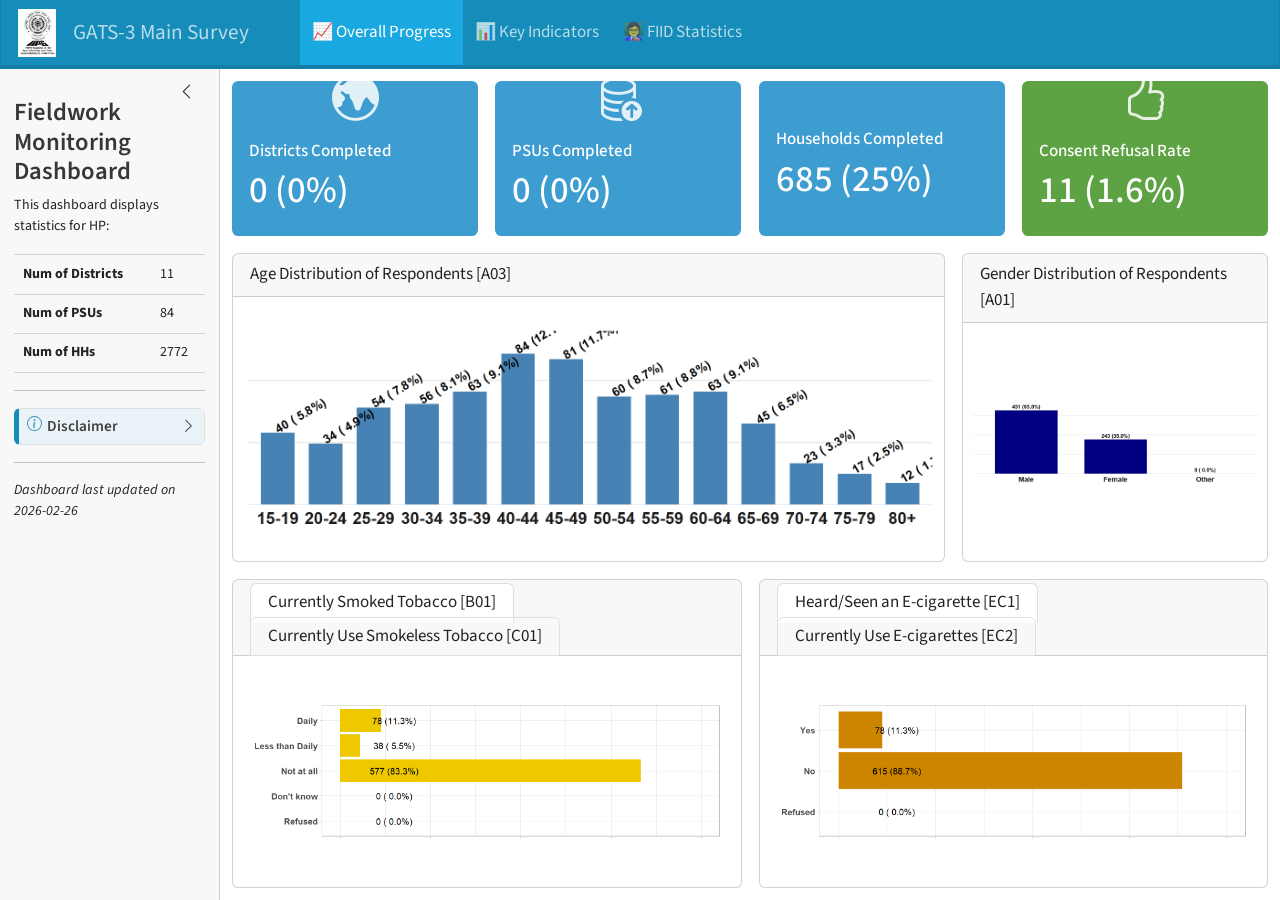
==== index.html @ 92766765 "Built site for gh-pages" ====
<!DOCTYPE html>
<html xmlns="http://www.w3.org/1999/xhtml" lang="en" xml:lang="en"><head>

<meta charset="utf-8">
<meta name="generator" content="quarto-1.7.29">

<meta name="viewport" content="width=device-width, initial-scale=1.0, user-scalable=yes">


<title>GATS-3 Main Survey</title>
<style>
code{white-space: pre-wrap;}
span.smallcaps{font-variant: small-caps;}
div.columns{display: flex; gap: min(4vw, 1.5em);}
div.column{flex: auto; overflow-x: auto;}
div.hanging-indent{margin-left: 1.5em; text-indent: -1.5em;}
ul.task-list{list-style: none;}
ul.task-list li input[type="checkbox"] {
  width: 0.8em;
  margin: 0 0.8em 0.2em -1em; /* quarto-specific, see https://github.com/quarto-dev/quarto-cli/issues/4556 */ 
  vertical-align: middle;
}
</style>


<script src="dash_statewise_static_v00_files/libs/clipboard/clipboard.min.js"></script>
<script src="dash_statewise_static_v00_files/libs/quarto-html/quarto.js" type="module"></script>
<script src="dash_statewise_static_v00_files/libs/quarto-html/tabsets/tabsets.js" type="module"></script>
<script src="dash_statewise_static_v00_files/libs/quarto-html/popper.min.js"></script>
<script src="dash_statewise_static_v00_files/libs/quarto-html/tippy.umd.min.js"></script>
<script src="dash_statewise_static_v00_files/libs/quarto-html/anchor.min.js"></script>
<link href="dash_statewise_static_v00_files/libs/quarto-html/tippy.css" rel="stylesheet">
<link href="dash_statewise_static_v00_files/libs/quarto-html/quarto-syntax-highlighting-0815c480559380816a4d1ea211a47e91.css" rel="stylesheet" class="quarto-color-scheme" id="quarto-text-highlighting-styles">
<link href="dash_statewise_static_v00_files/libs/quarto-html/quarto-syntax-highlighting-dark-748b535e376f14d4692bf2b2e5fd6380.css" rel="stylesheet" class="quarto-color-scheme quarto-color-alternate" id="quarto-text-highlighting-styles">
<link href="dash_statewise_static_v00_files/libs/quarto-html/quarto-syntax-highlighting-0815c480559380816a4d1ea211a47e91.css" rel="stylesheet" class="quarto-color-scheme-extra" id="quarto-text-highlighting-styles">
<script src="dash_statewise_static_v00_files/libs/bootstrap/bootstrap.min.js"></script>
<link href="dash_statewise_static_v00_files/libs/bootstrap/bootstrap-icons.css" rel="stylesheet">
<link href="dash_statewise_static_v00_files/libs/bootstrap/bootstrap-4bc08622987d50c1d722f35b4de3e326.min.css" rel="stylesheet" append-hash="true" class="quarto-color-scheme" id="quarto-bootstrap" data-mode="light">
<link href="dash_statewise_static_v00_files/libs/bootstrap/bootstrap-dark-4bc08622987d50c1d722f35b4de3e326.min.css" rel="stylesheet" append-hash="true" class="quarto-color-scheme quarto-color-alternate" id="quarto-bootstrap" data-mode="light">
<link href="dash_statewise_static_v00_files/libs/bootstrap/bootstrap-4bc08622987d50c1d722f35b4de3e326.min.css" rel="stylesheet" append-hash="true" class="quarto-color-scheme-extra" id="quarto-bootstrap" data-mode="light">
<script src="dash_statewise_static_v00_files/libs/quarto-dashboard/quarto-dashboard.js"></script>
<script src="dash_statewise_static_v00_files/libs/quarto-dashboard/stickythead.js"></script>



<script src="dash_statewise_static_v00_files/libs/quarto-dashboard/web-components.js" type="module"></script>
<script src="dash_statewise_static_v00_files/libs/quarto-dashboard/components.js"></script>



</head>

<body class="quarto-dashboard dashboard-fill dashboard-sidebar fullcontent quarto-light">

<header id="quarto-dashboard-header">
<nav class="navbar navbar-expand-md slim" data-bs-theme="dark">
  <div class="navbar-container container-fluid">
    <button class="navbar-toggler" type="button" data-bs-toggle="collapse" data-bs-target="#dashboard-collapse" aria-controls="dashboard-collapse" aria-expanded="false" aria-label="Toggle navigation">
      <span class="navbar-toggler-icon"></span>
    </button>    


    <div class="navbar-brand-container">       
    <a href="#"><img src="images/iips_logo_1.jpg" alt="IIPS Official Logo" class="navbar-logo d-inline-block"></a>
      <div class="navbar-title">
        <div class="navbar-title-text"><a href="#">GATS-3 Main Survey</a></div>
        
        
      </div>
    </div>
<div id="dashboard-collapse" class="navbar-collapse collapse"><ul class="navbar-nav navbar-nav-scroll me-auto" role="tablist"><li class="nav-item" role="presentation"><a id="tab-overall-progress" class="nav-link active" data-bs-toggle="tab" role="tab" data-bs-target="#overall-progress" data-scrolling="false" href="#overall-progress" aria-controls="overall-progress" aria-selected="true"><span class="nav-link-text">📈 Overall Progress</span></a></li><li class="nav-item" role="presentation"><a id="tab-key-indicators" class="nav-link" data-bs-toggle="tab" role="tab" data-bs-target="#key-indicators" data-scrolling="false" href="#key-indicators" aria-controls="key-indicators" aria-selected="false"><span class="nav-link-text">📊 Key Indicators</span></a></li><li class="nav-item" role="presentation"><a id="tab-fiid-statistics" class="nav-link" data-bs-toggle="tab" role="tab" data-bs-target="#fiid-statistics" data-scrolling="false" href="#fiid-statistics" aria-controls="fiid-statistics" aria-selected="false"><span class="nav-link-text">👩‍🏫 FIID Statistics</span></a></li></ul></div></div>
</nav>
</header>
<div class="page-layout-custom quarto-dashboard-content bslib-gap-spacing html-fill-container bslib-page-fill quarto-dashboard-pages dashboard-sidebar-container">  

<div class="bslib-sidebar-layout html-fill-item html-fill-container" data-bslib-sidebar-open="desktop" data-bslib-sidebar-init="true" style=" --bslib-sidebar-width: 220px" data-bslib-sidebar-border="false" data-bslib-sidebar-border-radius="false"><div class="main html-fill-container html-fill-item"><div class="sidebar-content html-fill-item html-fill-container">
<div class="tab-content bslib-grid html-fill-item html-fill-container" style="display: grid; grid-template-columns: minmax(3em, 1fr);
grid-auto-rows: minmax(0, 1fr);">
<div id="overall-progress" class="dashboard-page tab-pane show active html-fill-item html-fill-container" data-orientation="rows" aria-labelledby="tab-overall-progress">
<div class="html-fill-item html-fill-container bslib-grid" style="display: grid; grid-template-rows: minmax(3em, 20fr) minmax(3em, 40fr) minmax(3em, 40fr); grid-auto-columns: minmax(0, 1fr);">
<div class="html-fill-item html-fill-container bslib-grid" style="display: grid; grid-template-columns: minmax(3em, 1fr) minmax(3em, 1fr) minmax(3em, 1fr) minmax(3em, 1fr);
grid-auto-rows: minmax(0, 1fr);">
<div class="card valuebox cell html-fill-item html-fill-container bslib-card bslib-value-box bg-info showcase-left-center" data-bslib-card-init="" data-require-bs-caller="card()">
<div class="card-body html-fill-item html-fill-container">
<div data-icon="globe-central-south-asia" class="html-fill-item html-fill-container value-box-grid">
<div class="value-box-showcase html-fill-item html-fill-container">

<i class="bi bi-globe-central-south-asia"></i></div>
<div class="value-box-area">
<p class="value-box-title">
Districts Completed
</p>
<p class="value-box-value">
0 (0%)
</p>
</div>
</div>
</div>
<script data-bslib-card-init="">bslib.Card.initializeAllCards();</script></div><div class="card valuebox cell html-fill-item html-fill-container bslib-card bslib-value-box bg-info showcase-left-center" data-bslib-card-init="" data-require-bs-caller="card()">
<div class="card-body html-fill-item html-fill-container">
<div data-icon="database-up" class="html-fill-item html-fill-container value-box-grid">
<div class="value-box-showcase html-fill-item html-fill-container">

<i class="bi bi-database-up"></i></div>
<div class="value-box-area">
<p class="value-box-title">
PSUs Completed
</p>
<p class="value-box-value">
0 (0%)
</p>
</div>
</div>
</div>
<script data-bslib-card-init="">bslib.Card.initializeAllCards();</script></div><div class="card valuebox cell html-fill-item html-fill-container bslib-card bslib-value-box bg-info" data-bslib-card-init="" data-require-bs-caller="card()">
<div class="card-body html-fill-item html-fill-container">
<div class="html-fill-item html-fill-container value-box-grid">
<div class="value-box-area">
<p class="value-box-title">
Households Completed
</p>
<p class="value-box-value">
685 (25%)
</p>
</div>
</div>
</div>
<script data-bslib-card-init="">bslib.Card.initializeAllCards();</script></div><div class="card valuebox cell html-fill-item html-fill-container bslib-card bslib-value-box bg-success showcase-left-center" data-bslib-card-init="" data-require-bs-caller="card()">
<div class="card-body html-fill-item html-fill-container">
<div data-icon="hand-thumbs-up" class="html-fill-item html-fill-container value-box-grid">
<div class="value-box-showcase html-fill-item html-fill-container">

<i class="bi bi-hand-thumbs-up"></i></div>
<div class="value-box-area">
<p class="value-box-title">
Consent Refusal Rate
</p>
<p class="value-box-value">
11 (1.6%)
</p>
</div>
</div>
</div>
<script data-bslib-card-init="">bslib.Card.initializeAllCards();</script></div>
</div>
<div class="html-fill-item html-fill-container bslib-grid" style="display: grid; grid-template-columns: minmax(3em, 70fr) minmax(3em, 30fr);
grid-auto-rows: minmax(0, 1fr);">
<div class="html-fill-item html-fill-container bslib-grid" style="display: grid; grid-template-rows: minmax(3em, 1fr); grid-auto-columns: minmax(0, 1fr);">
<div class="card cell html-fill-item html-fill-container bslib-card" data-title="Age Distribution of Respondents [A03]" data-bslib-card-init="" data-require-bs-caller="card()" data-full-screen="false">
<div class="card-header"><div class="card-title html-fill-item html-fill-container"><span style="display: inline">
Age Distribution of Respondents [A03]
</span></div></div>
<div class="card-body html-fill-item html-fill-container" style="padding: 5px;">
<div class="cell-output-display html-fill-item html-fill-container">
<img src="dash_statewise_static_v00_files/figure-html/gph-age-1.png" class="img-fluid quarto-dashboard-img-contain">
</div>
</div>
<bslib-tooltip placement="auto" bsoptions="[]" data-require-bs-version="5" data-require-bs-caller="tooltip()">
    <template>Expand</template>
    <span class="bslib-full-screen-enter badge rounded-pill">
        <svg xmlns="http://www.w3.org/2000/svg" viewbox="0 0 24 24" style="height:1em;width:1em;" aria-hidden="true" role="img"><path d="M20 5C20 4.4 19.6 4 19 4H13C12.4 4 12 3.6 12 3C12 2.4 12.4 2 13 2H21C21.6 2 22 2.4 22 3V11C22 11.6 21.6 12 21 12C20.4 12 20 11.6 20 11V5ZM4 19C4 19.6 4.4 20 5 20H11C11.6 20 12 20.4 12 21C12 21.6 11.6 22 11 22H3C2.4 22 2 21.6 2 21V13C2 12.4 2.4 12 3 12C3.6 12 4 12.4 4 13V19Z"></path></svg>
    </span>
</bslib-tooltip><script data-bslib-card-init="">bslib.Card.initializeAllCards();</script></div>
</div><div class="html-fill-item html-fill-container bslib-grid" style="display: grid; grid-template-rows: minmax(3em, 1fr); grid-auto-columns: minmax(0, 1fr);">
<div class="card cell html-fill-item html-fill-container bslib-card" data-title="Gender Distribution of Respondents [A01]" data-bslib-card-init="" data-require-bs-caller="card()" data-full-screen="false">
<div class="card-header"><div class="card-title html-fill-item html-fill-container"><span style="display: inline">
Gender Distribution of Respondents [A01]
</span></div></div>
<div class="card-body html-fill-item html-fill-container" style="padding: 5px;">
<div class="cell-output-display html-fill-item html-fill-container">
<img src="dash_statewise_static_v00_files/figure-html/gph-gender-1.png" class="img-fluid quarto-dashboard-img-contain">
</div>
</div>
<bslib-tooltip placement="auto" bsoptions="[]" data-require-bs-version="5" data-require-bs-caller="tooltip()">
    <template>Expand</template>
    <span class="bslib-full-screen-enter badge rounded-pill">
        <svg xmlns="http://www.w3.org/2000/svg" viewbox="0 0 24 24" style="height:1em;width:1em;" aria-hidden="true" role="img"><path d="M20 5C20 4.4 19.6 4 19 4H13C12.4 4 12 3.6 12 3C12 2.4 12.4 2 13 2H21C21.6 2 22 2.4 22 3V11C22 11.6 21.6 12 21 12C20.4 12 20 11.6 20 11V5ZM4 19C4 19.6 4.4 20 5 20H11C11.6 20 12 20.4 12 21C12 21.6 11.6 22 11 22H3C2.4 22 2 21.6 2 21V13C2 12.4 2.4 12 3 12C3.6 12 4 12.4 4 13V19Z"></path></svg>
    </span>
</bslib-tooltip><script data-bslib-card-init="">bslib.Card.initializeAllCards();</script></div>
</div>
</div>
<div class="html-fill-item html-fill-container bslib-grid" style="display: grid; grid-template-columns: minmax(3em, 1fr) minmax(3em, 1fr);
grid-auto-rows: minmax(0, 1fr);">
<div class="card tabset html-fill-item html-fill-container bslib-card" data-bslib-card-init="" data-require-bs-caller="card()" data-full-screen="false">
<div class="card-header dashboard-card-no-title bslib-navs-card-title">

<ul class="nav nav-tabs card-header-tabs" role="tablist" data-tabsetid="card-tabset-7"><li class="nav-item" role="presentation"><a href="#card-tabset-7-1" role="tab" data-toggle="tab" data-bs-toggle="tab" data-value="Currently Smoked Tobacco [B01]" aria-selected="true" class="nav-link active">Currently Smoked Tobacco [B01]</a></li><li class="nav-item" role="presentation"><a href="#card-tabset-7-2" role="tab" data-toggle="tab" data-bs-toggle="tab" data-value="Currently Use Smokeless Tobacco [C01]" aria-selected="false" class="nav-link">Currently Use Smokeless Tobacco [C01]</a></li></ul></div>


<div class="tab-content html-fill-item html-fill-container" data-tabset-id="card-tabset-7"><div class="tab-pane active show html-fill-item html-fill-container" role="tabpanel" id="card-tabset-7-1"><div class="card-body html-fill-item html-fill-container" data-title="Currently Smoked Tobacco [B01]">
<div class="cell-output-display html-fill-item html-fill-container">
<img src="dash_statewise_static_v00_files/figure-html/gph-curr-smoke-1.png" class="img-fluid quarto-dashboard-img-contain">
</div>
</div></div><div class="tab-pane html-fill-item html-fill-container" role="tabpanel" id="card-tabset-7-2"><div class="card-body html-fill-item html-fill-container" data-title="Currently Use Smokeless Tobacco [C01]">
<div class="cell-output-display html-fill-item html-fill-container">
<img src="dash_statewise_static_v00_files/figure-html/gph-curr-smokeless-1.png" class="img-fluid quarto-dashboard-img-contain">
</div>
</div></div></div><bslib-tooltip placement="auto" bsoptions="[]" data-require-bs-version="5" data-require-bs-caller="tooltip()">
    <template>Expand</template>
    <span class="bslib-full-screen-enter badge rounded-pill">
        <svg xmlns="http://www.w3.org/2000/svg" viewbox="0 0 24 24" style="height:1em;width:1em;" aria-hidden="true" role="img"><path d="M20 5C20 4.4 19.6 4 19 4H13C12.4 4 12 3.6 12 3C12 2.4 12.4 2 13 2H21C21.6 2 22 2.4 22 3V11C22 11.6 21.6 12 21 12C20.4 12 20 11.6 20 11V5ZM4 19C4 19.6 4.4 20 5 20H11C11.6 20 12 20.4 12 21C12 21.6 11.6 22 11 22H3C2.4 22 2 21.6 2 21V13C2 12.4 2.4 12 3 12C3.6 12 4 12.4 4 13V19Z"></path></svg>
    </span>
</bslib-tooltip><script data-bslib-card-init="">bslib.Card.initializeAllCards();</script></div><div class="card tabset html-fill-item html-fill-container bslib-card" data-bslib-card-init="" data-require-bs-caller="card()" data-full-screen="false">
<div class="card-header dashboard-card-no-title bslib-navs-card-title">

<ul class="nav nav-tabs card-header-tabs" role="tablist" data-tabsetid="card-tabset-8"><li class="nav-item" role="presentation"><a href="#card-tabset-8-1" role="tab" data-toggle="tab" data-bs-toggle="tab" data-value="Heard/Seen an E-cigarette [EC1]" aria-selected="true" class="nav-link active">Heard/Seen an E-cigarette [EC1]</a></li><li class="nav-item" role="presentation"><a href="#card-tabset-8-2" role="tab" data-toggle="tab" data-bs-toggle="tab" data-value="Currently Use E-cigarettes [EC2]" aria-selected="false" class="nav-link">Currently Use E-cigarettes [EC2]</a></li></ul></div>


<div class="tab-content html-fill-item html-fill-container" data-tabset-id="card-tabset-8"><div class="tab-pane active show html-fill-item html-fill-container" role="tabpanel" id="card-tabset-8-1"><div class="card-body html-fill-item html-fill-container" data-title="Heard/Seen an E-cigarette [EC1]">
<div class="cell-output-display html-fill-item html-fill-container">
<img src="dash_statewise_static_v00_files/figure-html/gph-seen-ecig-1.png" class="img-fluid quarto-dashboard-img-contain">
</div>
</div></div><div class="tab-pane html-fill-item html-fill-container" role="tabpanel" id="card-tabset-8-2"><div class="card-body html-fill-item html-fill-container" data-title="Currently Use E-cigarettes [EC2]">
<div class="cell-output-display html-fill-item html-fill-container">
<img src="dash_statewise_static_v00_files/figure-html/gph-curr-ecig-1.png" class="img-fluid quarto-dashboard-img-contain">
</div>
</div></div></div><bslib-tooltip placement="auto" bsoptions="[]" data-require-bs-version="5" data-require-bs-caller="tooltip()">
    <template>Expand</template>
    <span class="bslib-full-screen-enter badge rounded-pill">
        <svg xmlns="http://www.w3.org/2000/svg" viewbox="0 0 24 24" style="height:1em;width:1em;" aria-hidden="true" role="img"><path d="M20 5C20 4.4 19.6 4 19 4H13C12.4 4 12 3.6 12 3C12 2.4 12.4 2 13 2H21C21.6 2 22 2.4 22 3V11C22 11.6 21.6 12 21 12C20.4 12 20 11.6 20 11V5ZM4 19C4 19.6 4.4 20 5 20H11C11.6 20 12 20.4 12 21C12 21.6 11.6 22 11 22H3C2.4 22 2 21.6 2 21V13C2 12.4 2.4 12 3 12C3.6 12 4 12.4 4 13V19Z"></path></svg>
    </span>
</bslib-tooltip><script data-bslib-card-init="">bslib.Card.initializeAllCards();</script></div>
</div>
</div>
</div><div id="key-indicators" class="dashboard-page tab-pane grid-skip html-fill-item html-fill-container" data-orientation="rows" aria-labelledby="tab-key-indicators">
<div class="html-fill-item html-fill-container bslib-grid" style="display: grid; grid-template-rows: minmax(3em, 50fr) minmax(3em, 50fr); grid-auto-columns: minmax(0, 1fr);">
<div class="html-fill-item html-fill-container bslib-grid" style="display: grid; grid-template-columns: ;
grid-auto-rows: minmax(0, 1fr);">

</div>
<div class="html-fill-item html-fill-container bslib-grid" style="display: grid; grid-template-columns: ;
grid-auto-rows: minmax(0, 1fr);">

</div>
</div>
</div><div id="fiid-statistics" class="dashboard-page tab-pane grid-skip html-fill-item html-fill-container" data-orientation="rows" aria-labelledby="tab-fiid-statistics">
<div class="html-fill-item html-fill-container bslib-grid" style="display: grid; grid-template-rows: minmax(3em, 50fr) minmax(3em, 50fr); grid-auto-columns: minmax(0, 1fr);">
<div class="html-fill-item html-fill-container bslib-grid" style="display: grid; grid-template-columns: ;
grid-auto-rows: minmax(0, 1fr);">

</div>
<div class="html-fill-item html-fill-container bslib-grid" style="display: grid; grid-template-columns: minmax(3em, 50fr);
grid-auto-rows: minmax(0, 1fr);">
<div class="html-fill-item html-fill-container bslib-grid" style="display: grid; grid-template-rows: ; grid-auto-columns: minmax(0, 1fr);">
<div id="3ade8a4a-fb1d-4a6c-8409-ac45482d5fc9" class="hidden html-fill-item html-fill-container">

</div>
</div>
</div>
</div>
</div>
</div>
</div></div><aside id="bslib-sidebar-1" class="sidebar html-fill-container html-fill-item"><div class="html-fill-container html-fill-item">
<section id="fieldwork-monitoring-dashboard">
<div class="h3">
Fieldwork

Monitoring

Dashboard
</div>
<p>This dashboard displays statistics for HP:</p>
<table class="caption-top table">
<tbody>
<tr class="odd">
<td><strong>Num of Districts</strong></td>
<td>11</td>
</tr>
<tr class="even">
<td><strong>Num of PSUs</strong></td>
<td>84</td>
</tr>
<tr class="odd">
<td><strong>Num of HHs</strong></td>
<td>2772</td>
</tr>
</tbody>
</table>
<hr>
<div class="callout callout-style-default callout-note callout-titled">
<div class="callout-header d-flex align-content-center" data-bs-toggle="collapse" data-bs-target=".callout-1-contents" aria-controls="callout-1" aria-expanded="false" aria-label="Toggle callout">
<div class="callout-icon-container">
<i class="callout-icon"></i>
</div>
<div class="callout-title-container flex-fill">
Disclaimer
</div>
<div class="callout-btn-toggle d-inline-block border-0 py-1 ps-1 pe-0 float-end"><i class="callout-toggle"></i></div>
</div>
<div id="callout-1" class="callout-1-contents callout-collapse collapse">
<div class="callout-body-container callout-body">
<p>This Dashboard is based on Data Generated from the GSS App used for Data Collection in GATS-3 India. Dashboard is Updated based on Data Availability.</p>
</div>
</div>
</div>
<hr>
<p><em>Dashboard last updated on 2026-02-26</em></p>
</section>
</div></aside>
<button class="collapse-toggle" type="button" title="Toggle sidebar" aria-expanded="true" aria-controls="bslib-sidebar-1">
    <svg xmlns="http://www.w3.org/2000/svg" viewbox="0 0 16 16" class="bi bi-chevron-left collapse-icon" style="fill:currentColor;" aria-hidden="true" role="img">
      <path fill-rule="evenodd" d="M11.354 1.646a.5.5 0 0 1 0 .708L5.707 8l5.647 5.646a.5.5 0 0 1-.708.708l-6-6a.5.5 0 0 1 0-.708l6-6a.5.5 0 0 1 .708 0z"></path>
    </svg>
</button>
<script data-bslib-sidebar-init="">
bslib.Sidebar.initCollapsibleAll()
</script>
</div>


<script id="quarto-html-after-body" type="application/javascript">
  window.document.addEventListener("DOMContentLoaded", function (event) {
    const icon = "";
    const anchorJS = new window.AnchorJS();
    anchorJS.options = {
      placement: 'right',
      icon: icon
    };
    anchorJS.add('.anchored');
    const isCodeAnnotation = (el) => {
      for (const clz of el.classList) {
        if (clz.startsWith('code-annotation-')) {                     
          return true;
        }
      }
      return false;
    }
    const onCopySuccess = function(e) {
      // button target
      const button = e.trigger;
      // don't keep focus
      button.blur();
      // flash "checked"
      button.classList.add('code-copy-button-checked');
      var currentTitle = button.getAttribute("title");
      button.setAttribute("title", "Copied!");
      let tooltip;
      if (window.bootstrap) {
        button.setAttribute("data-bs-toggle", "tooltip");
        button.setAttribute("data-bs-placement", "left");
        button.setAttribute("data-bs-title", "Copied!");
        tooltip = new bootstrap.Tooltip(button, 
          { trigger: "manual", 
            customClass: "code-copy-button-tooltip",
            offset: [0, -8]});
        tooltip.show();    
      }
      setTimeout(function() {
        if (tooltip) {
          tooltip.hide();
          button.removeAttribute("data-bs-title");
          button.removeAttribute("data-bs-toggle");
          button.removeAttribute("data-bs-placement");
        }
        button.setAttribute("title", currentTitle);
        button.classList.remove('code-copy-button-checked');
      }, 1000);
      // clear code selection
      e.clearSelection();
    }
    const getTextToCopy = function(trigger) {
        const codeEl = trigger.previousElementSibling.cloneNode(true);
        for (const childEl of codeEl.children) {
          if (isCodeAnnotation(childEl)) {
            childEl.remove();
          }
        }
        return codeEl.innerText;
    }
    const clipboard = new window.ClipboardJS('.code-copy-button:not([data-in-quarto-modal])', {
      text: getTextToCopy
    });
    clipboard.on('success', onCopySuccess);
    if (window.document.getElementById('quarto-embedded-source-code-modal')) {
      const clipboardModal = new window.ClipboardJS('.code-copy-button[data-in-quarto-modal]', {
        text: getTextToCopy,
        container: window.document.getElementById('quarto-embedded-source-code-modal')
      });
      clipboardModal.on('success', onCopySuccess);
    }
      var localhostRegex = new RegExp(/^(?:http|https):\/\/localhost\:?[0-9]*\//);
      var mailtoRegex = new RegExp(/^mailto:/);
        var filterRegex = new RegExp('/' + window.location.host + '/');
      var isInternal = (href) => {
          return filterRegex.test(href) || localhostRegex.test(href) || mailtoRegex.test(href);
      }
      // Inspect non-navigation links and adorn them if external
     var links = window.document.querySelectorAll('a[href]:not(.nav-link):not(.navbar-brand):not(.toc-action):not(.sidebar-link):not(.sidebar-item-toggle):not(.pagination-link):not(.no-external):not([aria-hidden]):not(.dropdown-item):not(.quarto-navigation-tool):not(.about-link)');
      for (var i=0; i<links.length; i++) {
        const link = links[i];
        if (!isInternal(link.href)) {
          // undo the damage that might have been done by quarto-nav.js in the case of
          // links that we want to consider external
          if (link.dataset.originalHref !== undefined) {
            link.href = link.dataset.originalHref;
          }
        }
      }
    function tippyHover(el, contentFn, onTriggerFn, onUntriggerFn) {
      const config = {
        allowHTML: true,
        maxWidth: 500,
        delay: 100,
        arrow: false,
        appendTo: function(el) {
            return el.parentElement;
        },
        interactive: true,
        interactiveBorder: 10,
        theme: 'quarto',
        placement: 'bottom-start',
      };
      if (contentFn) {
        config.content = contentFn;
      }
      if (onTriggerFn) {
        config.onTrigger = onTriggerFn;
      }
      if (onUntriggerFn) {
        config.onUntrigger = onUntriggerFn;
      }
      window.tippy(el, config); 
    }
    const noterefs = window.document.querySelectorAll('a[role="doc-noteref"]');
    for (var i=0; i<noterefs.length; i++) {
      const ref = noterefs[i];
      tippyHover(ref, function() {
        // use id or data attribute instead here
        let href = ref.getAttribute('data-footnote-href') || ref.getAttribute('href');
        try { href = new URL(href).hash; } catch {}
        const id = href.replace(/^#\/?/, "");
        const note = window.document.getElementById(id);
        if (note) {
          return note.innerHTML;
        } else {
          return "";
        }
      });
    }
    const xrefs = window.document.querySelectorAll('a.quarto-xref');
    const processXRef = (id, note) => {
      // Strip column container classes
      const stripColumnClz = (el) => {
        el.classList.remove("page-full", "page-columns");
        if (el.children) {
          for (const child of el.children) {
            stripColumnClz(child);
          }
        }
      }
      stripColumnClz(note)
      if (id === null || id.startsWith('sec-')) {
        // Special case sections, only their first couple elements
        const container = document.createElement("div");
        if (note.children && note.children.length > 2) {
          container.appendChild(note.children[0].cloneNode(true));
          for (let i = 1; i < note.children.length; i++) {
            const child = note.children[i];
            if (child.tagName === "P" && child.innerText === "") {
              continue;
            } else {
              container.appendChild(child.cloneNode(true));
              break;
            }
          }
          if (window.Quarto?.typesetMath) {
            window.Quarto.typesetMath(container);
          }
          return container.innerHTML
        } else {
          if (window.Quarto?.typesetMath) {
            window.Quarto.typesetMath(note);
          }
          return note.innerHTML;
        }
      } else {
        // Remove any anchor links if they are present
        const anchorLink = note.querySelector('a.anchorjs-link');
        if (anchorLink) {
          anchorLink.remove();
        }
        if (window.Quarto?.typesetMath) {
          window.Quarto.typesetMath(note);
        }
        if (note.classList.contains("callout")) {
          return note.outerHTML;
        } else {
          return note.innerHTML;
        }
      }
    }
    for (var i=0; i<xrefs.length; i++) {
      const xref = xrefs[i];
      tippyHover(xref, undefined, function(instance) {
        instance.disable();
        let url = xref.getAttribute('href');
        let hash = undefined; 
        if (url.startsWith('#')) {
          hash = url;
        } else {
          try { hash = new URL(url).hash; } catch {}
        }
        if (hash) {
          const id = hash.replace(/^#\/?/, "");
          const note = window.document.getElementById(id);
          if (note !== null) {
            try {
              const html = processXRef(id, note.cloneNode(true));
              instance.setContent(html);
            } finally {
              instance.enable();
              instance.show();
            }
          } else {
            // See if we can fetch this
            fetch(url.split('#')[0])
            .then(res => res.text())
            .then(html => {
              const parser = new DOMParser();
              const htmlDoc = parser.parseFromString(html, "text/html");
              const note = htmlDoc.getElementById(id);
              if (note !== null) {
                const html = processXRef(id, note);
                instance.setContent(html);
              } 
            }).finally(() => {
              instance.enable();
              instance.show();
            });
          }
        } else {
          // See if we can fetch a full url (with no hash to target)
          // This is a special case and we should probably do some content thinning / targeting
          fetch(url)
          .then(res => res.text())
          .then(html => {
            const parser = new DOMParser();
            const htmlDoc = parser.parseFromString(html, "text/html");
            const note = htmlDoc.querySelector('main.content');
            if (note !== null) {
              // This should only happen for chapter cross references
              // (since there is no id in the URL)
              // remove the first header
              if (note.children.length > 0 && note.children[0].tagName === "HEADER") {
                note.children[0].remove();
              }
              const html = processXRef(null, note);
              instance.setContent(html);
            } 
          }).finally(() => {
            instance.enable();
            instance.show();
          });
        }
      }, function(instance) {
      });
    }
        let selectedAnnoteEl;
        const selectorForAnnotation = ( cell, annotation) => {
          let cellAttr = 'data-code-cell="' + cell + '"';
          let lineAttr = 'data-code-annotation="' +  annotation + '"';
          const selector = 'span[' + cellAttr + '][' + lineAttr + ']';
          return selector;
        }
        const selectCodeLines = (annoteEl) => {
          const doc = window.document;
          const targetCell = annoteEl.getAttribute("data-target-cell");
          const targetAnnotation = annoteEl.getAttribute("data-target-annotation");
          const annoteSpan = window.document.querySelector(selectorForAnnotation(targetCell, targetAnnotation));
          const lines = annoteSpan.getAttribute("data-code-lines").split(",");
          const lineIds = lines.map((line) => {
            return targetCell + "-" + line;
          })
          let top = null;
          let height = null;
          let parent = null;
          if (lineIds.length > 0) {
              //compute the position of the single el (top and bottom and make a div)
              const el = window.document.getElementById(lineIds[0]);
              top = el.offsetTop;
              height = el.offsetHeight;
              parent = el.parentElement.parentElement;
            if (lineIds.length > 1) {
              const lastEl = window.document.getElementById(lineIds[lineIds.length - 1]);
              const bottom = lastEl.offsetTop + lastEl.offsetHeight;
              height = bottom - top;
            }
            if (top !== null && height !== null && parent !== null) {
              // cook up a div (if necessary) and position it 
              let div = window.document.getElementById("code-annotation-line-highlight");
              if (div === null) {
                div = window.document.createElement("div");
                div.setAttribute("id", "code-annotation-line-highlight");
                div.style.position = 'absolute';
                parent.appendChild(div);
              }
              div.style.top = top - 2 + "px";
              div.style.height = height + 4 + "px";
              div.style.left = 0;
              let gutterDiv = window.document.getElementById("code-annotation-line-highlight-gutter");
              if (gutterDiv === null) {
                gutterDiv = window.document.createElement("div");
                gutterDiv.setAttribute("id", "code-annotation-line-highlight-gutter");
                gutterDiv.style.position = 'absolute';
                const codeCell = window.document.getElementById(targetCell);
                const gutter = codeCell.querySelector('.code-annotation-gutter');
                gutter.appendChild(gutterDiv);
              }
              gutterDiv.style.top = top - 2 + "px";
              gutterDiv.style.height = height + 4 + "px";
            }
            selectedAnnoteEl = annoteEl;
          }
        };
        const unselectCodeLines = () => {
          const elementsIds = ["code-annotation-line-highlight", "code-annotation-line-highlight-gutter"];
          elementsIds.forEach((elId) => {
            const div = window.document.getElementById(elId);
            if (div) {
              div.remove();
            }
          });
          selectedAnnoteEl = undefined;
        };
          // Handle positioning of the toggle
      window.addEventListener(
        "resize",
        throttle(() => {
          elRect = undefined;
          if (selectedAnnoteEl) {
            selectCodeLines(selectedAnnoteEl);
          }
        }, 10)
      );
      function throttle(fn, ms) {
      let throttle = false;
      let timer;
        return (...args) => {
          if(!throttle) { // first call gets through
              fn.apply(this, args);
              throttle = true;
          } else { // all the others get throttled
              if(timer) clearTimeout(timer); // cancel #2
              timer = setTimeout(() => {
                fn.apply(this, args);
                timer = throttle = false;
              }, ms);
          }
        };
      }
        // Attach click handler to the DT
        const annoteDls = window.document.querySelectorAll('dt[data-target-cell]');
        for (const annoteDlNode of annoteDls) {
          annoteDlNode.addEventListener('click', (event) => {
            const clickedEl = event.target;
            if (clickedEl !== selectedAnnoteEl) {
              unselectCodeLines();
              const activeEl = window.document.querySelector('dt[data-target-cell].code-annotation-active');
              if (activeEl) {
                activeEl.classList.remove('code-annotation-active');
              }
              selectCodeLines(clickedEl);
              clickedEl.classList.add('code-annotation-active');
            } else {
              // Unselect the line
              unselectCodeLines();
              clickedEl.classList.remove('code-annotation-active');
            }
          });
        }
    const findCites = (el) => {
      const parentEl = el.parentElement;
      if (parentEl) {
        const cites = parentEl.dataset.cites;
        if (cites) {
          return {
            el,
            cites: cites.split(' ')
          };
        } else {
          return findCites(el.parentElement)
        }
      } else {
        return undefined;
      }
    };
    var bibliorefs = window.document.querySelectorAll('a[role="doc-biblioref"]');
    for (var i=0; i<bibliorefs.length; i++) {
      const ref = bibliorefs[i];
      const citeInfo = findCites(ref);
      if (citeInfo) {
        tippyHover(citeInfo.el, function() {
          var popup = window.document.createElement('div');
          citeInfo.cites.forEach(function(cite) {
            var citeDiv = window.document.createElement('div');
            citeDiv.classList.add('hanging-indent');
            citeDiv.classList.add('csl-entry');
            var biblioDiv = window.document.getElementById('ref-' + cite);
            if (biblioDiv) {
              citeDiv.innerHTML = biblioDiv.innerHTML;
            }
            popup.appendChild(citeDiv);
          });
          return popup.innerHTML;
        });
      }
    }
  });
  </script>
</div> <!-- /container fluid -->

<script type="application/javascript">
window.document.addEventListener("DOMContentLoaded", function (_event) {
  if (window.bslib.Card) {
    window.bslib.Card.initializeAllCards();
  }
}); 
</script>
  



</body></html>
---- dash_statewise_static_v00_files/libs/quarto-html/tippy.css ----
.tippy-box[data-animation=fade][data-state=hidden]{opacity:0}[data-tippy-root]{max-width:calc(100vw - 10px)}.tippy-box{position:relative;background-color:#333;color:#fff;border-radius:4px;font-size:14px;line-height:1.4;white-space:normal;outline:0;transition-property:transform,visibility,opacity}.tippy-box[data-placement^=top]>.tippy-arrow{bottom:0}.tippy-box[data-placement^=top]>.tippy-arrow:before{bottom:-7px;left:0;border-width:8px 8px 0;border-top-color:initial;transform-origin:center top}.tippy-box[data-placement^=bottom]>.tippy-arrow{top:0}.tippy-box[data-placement^=bottom]>.tippy-arrow:before{top:-7px;left:0;border-width:0 8px 8px;border-bottom-color:initial;transform-origin:center bottom}.tippy-box[data-placement^=left]>.tippy-arrow{right:0}.tippy-box[data-placement^=left]>.tippy-arrow:before{border-width:8px 0 8px 8px;border-left-color:initial;right:-7px;transform-origin:center left}.tippy-box[data-placement^=right]>.tippy-arrow{left:0}.tippy-box[data-placement^=right]>.tippy-arrow:before{left:-7px;border-width:8px 8px 8px 0;border-right-color:initial;transform-origin:center right}.tippy-box[data-inertia][data-state=visible]{transition-timing-function:cubic-bezier(.54,1.5,.38,1.11)}.tippy-arrow{width:16px;height:16px;color:#333}.tippy-arrow:before{content:"";position:absolute;border-color:transparent;border-style:solid}.tippy-content{position:relative;padding:5px 9px;z-index:1}
---- dash_statewise_static_v00_files/libs/quarto-html/quarto-syntax-highlighting-0815c480559380816a4d1ea211a47e91.css ----
/* quarto syntax highlight colors */
:root {
  --quarto-hl-ot-color: #003B4F;
  --quarto-hl-at-color: #657422;
  --quarto-hl-ss-color: #20794D;
  --quarto-hl-an-color: #5E5E5E;
  --quarto-hl-fu-color: #4758AB;
  --quarto-hl-st-color: #20794D;
  --quarto-hl-cf-color: #003B4F;
  --quarto-hl-op-color: #5E5E5E;
  --quarto-hl-er-color: #AD0000;
  --quarto-hl-bn-color: #AD0000;
  --quarto-hl-al-color: #AD0000;
  --quarto-hl-va-color: #111111;
  --quarto-hl-bu-color: inherit;
  --quarto-hl-ex-color: inherit;
  --quarto-hl-pp-color: #AD0000;
  --quarto-hl-in-color: #5E5E5E;
  --quarto-hl-vs-color: #20794D;
  --quarto-hl-wa-color: #5E5E5E;
  --quarto-hl-do-color: #5E5E5E;
  --quarto-hl-im-color: #00769E;
  --quarto-hl-ch-color: #20794D;
  --quarto-hl-dt-color: #AD0000;
  --quarto-hl-fl-color: #AD0000;
  --quarto-hl-co-color: #5E5E5E;
  --quarto-hl-cv-color: #5E5E5E;
  --quarto-hl-cn-color: #8f5902;
  --quarto-hl-sc-color: #5E5E5E;
  --quarto-hl-dv-color: #AD0000;
  --quarto-hl-kw-color: #003B4F;
}

/* other quarto variables */
:root {
  --quarto-font-monospace: SFMono-Regular, Menlo, Monaco, Consolas, "Liberation Mono", "Courier New", monospace;
}

/* syntax highlight based on Pandoc's rules */
pre > code.sourceCode > span {
  color: #003B4F;
}

code.sourceCode > span {
  color: #003B4F;
}

div.sourceCode,
div.sourceCode pre.sourceCode {
  color: #003B4F;
}

/* Normal */
code span {
  color: #003B4F;
}

/* Alert */
code span.al {
  color: #AD0000;
  font-style: inherit;
}

/* Annotation */
code span.an {
  color: #5E5E5E;
  font-style: inherit;
}

/* Attribute */
code span.at {
  color: #657422;
  font-style: inherit;
}

/* BaseN */
code span.bn {
  color: #AD0000;
  font-style: inherit;
}

/* BuiltIn */
code span.bu {
  font-style: inherit;
}

/* ControlFlow */
code span.cf {
  color: #003B4F;
  font-weight: bold;
  font-style: inherit;
}

/* Char */
code span.ch {
  color: #20794D;
  font-style: inherit;
}

/* Constant */
code span.cn {
  color: #8f5902;
  font-style: inherit;
}

/* Comment */
code span.co {
  color: #5E5E5E;
  font-style: inherit;
}

/* CommentVar */
code span.cv {
  color: #5E5E5E;
  font-style: italic;
}

/* Documentation */
code span.do {
  color: #5E5E5E;
  font-style: italic;
}

/* DataType */
code span.dt {
  color: #AD0000;
  font-style: inherit;
}

/* DecVal */
code span.dv {
  color: #AD0000;
  font-style: inherit;
}

/* Error */
code span.er {
  color: #AD0000;
  font-style: inherit;
}

/* Extension */
code span.ex {
  font-style: inherit;
}

/* Float */
code span.fl {
  color: #AD0000;
  font-style: inherit;
}

/* Function */
code span.fu {
  color: #4758AB;
  font-style: inherit;
}

/* Import */
code span.im {
  color: #00769E;
  font-style: inherit;
}

/* Information */
code span.in {
  color: #5E5E5E;
  font-style: inherit;
}

/* Keyword */
code span.kw {
  color: #003B4F;
  font-weight: bold;
  font-style: inherit;
}

/* Operator */
code span.op {
  color: #5E5E5E;
  font-style: inherit;
}

/* Other */
code span.ot {
  color: #003B4F;
  font-style: inherit;
}

/* Preprocessor */
code span.pp {
  color: #AD0000;
  font-style: inherit;
}

/* SpecialChar */
code span.sc {
  color: #5E5E5E;
  font-style: inherit;
}

/* SpecialString */
code span.ss {
  color: #20794D;
  font-style: inherit;
}

/* String */
code span.st {
  color: #20794D;
  font-style: inherit;
}

/* Variable */
code span.va {
  color: #111111;
  font-style: inherit;
}

/* VerbatimString */
code span.vs {
  color: #20794D;
  font-style: inherit;
}

/* Warning */
code span.wa {
  color: #5E5E5E;
  font-style: italic;
}

.prevent-inlining {
  content: "</";
}

/*# sourceMappingURL=d398365ccb532ba00fe56d6aa1025863.css.map */
---- dash_statewise_static_v00_files/libs/quarto-html/quarto-syntax-highlighting-dark-748b535e376f14d4692bf2b2e5fd6380.css ----
/* quarto syntax highlight colors */
:root {
  --quarto-hl-al-color: #f07178;
  --quarto-hl-an-color: #d4d0ab;
  --quarto-hl-at-color: #00e0e0;
  --quarto-hl-bn-color: #d4d0ab;
  --quarto-hl-bu-color: #abe338;
  --quarto-hl-ch-color: #abe338;
  --quarto-hl-co-color: #f8f8f2;
  --quarto-hl-cv-color: #ffd700;
  --quarto-hl-cn-color: #ffd700;
  --quarto-hl-cf-color: #ffa07a;
  --quarto-hl-dt-color: #ffa07a;
  --quarto-hl-dv-color: #d4d0ab;
  --quarto-hl-do-color: #f8f8f2;
  --quarto-hl-er-color: #f07178;
  --quarto-hl-ex-color: #00e0e0;
  --quarto-hl-fl-color: #d4d0ab;
  --quarto-hl-fu-color: #ffa07a;
  --quarto-hl-im-color: #abe338;
  --quarto-hl-in-color: #d4d0ab;
  --quarto-hl-kw-color: #ffa07a;
  --quarto-hl-op-color: #ffa07a;
  --quarto-hl-ot-color: #00e0e0;
  --quarto-hl-pp-color: #dcc6e0;
  --quarto-hl-re-color: #00e0e0;
  --quarto-hl-sc-color: #abe338;
  --quarto-hl-ss-color: #abe338;
  --quarto-hl-st-color: #abe338;
  --quarto-hl-va-color: #00e0e0;
  --quarto-hl-vs-color: #abe338;
  --quarto-hl-wa-color: #dcc6e0;
}

/* other quarto variables */
:root {
  --quarto-font-monospace: SFMono-Regular, Menlo, Monaco, Consolas, "Liberation Mono", "Courier New", monospace;
}

/* syntax highlight based on Pandoc's rules */
pre > code.sourceCode > span {
  color: #f8f8f2;
}

code.sourceCode > span {
  color: #f8f8f2;
}

div.sourceCode,
div.sourceCode pre.sourceCode {
  color: #f8f8f2;
}

/* Normal */
code span {
  color: #f8f8f2;
}

/* Alert */
code span.al {
  color: #f07178;
}

/* Annotation */
code span.an {
  color: #d4d0ab;
}

/* Attribute */
code span.at {
  color: #00e0e0;
}

/* BaseN */
code span.bn {
  color: #d4d0ab;
}

/* BuiltIn */
code span.bu {
  color: #abe338;
}

/* ControlFlow */
code span.cf {
  font-weight: bold;
  color: #ffa07a;
}

/* Char */
code span.ch {
  color: #abe338;
}

/* Constant */
code span.cn {
  color: #ffd700;
}

/* Comment */
code span.co {
  font-style: italic;
  color: #f8f8f2;
}

/* CommentVar */
code span.cv {
  color: #ffd700;
}

/* Documentation */
code span.do {
  color: #f8f8f2;
}

/* DataType */
code span.dt {
  color: #ffa07a;
}

/* DecVal */
code span.dv {
  color: #d4d0ab;
}

/* Error */
code span.er {
  color: #f07178;
  text-decoration: underline;
}

/* Extension */
code span.ex {
  font-weight: bold;
  color: #00e0e0;
}

/* Float */
code span.fl {
  color: #d4d0ab;
}

/* Function */
code span.fu {
  color: #ffa07a;
}

/* Import */
code span.im {
  color: #abe338;
}

/* Information */
code span.in {
  color: #d4d0ab;
}

/* Keyword */
code span.kw {
  font-weight: bold;
  color: #ffa07a;
}

/* Operator */
code span.op {
  color: #ffa07a;
}

/* Other */
code span.ot {
  color: #00e0e0;
}

/* Preprocessor */
code span.pp {
  color: #dcc6e0;
}

/* RegionMarker */
code span.re {
  background-color: #f8f8f2;
  color: #00e0e0;
}

/* SpecialChar */
code span.sc {
  color: #abe338;
}

/* SpecialString */
code span.ss {
  color: #abe338;
}

/* String */
code span.st {
  color: #abe338;
}

/* Variable */
code span.va {
  color: #00e0e0;
}

/* VerbatimString */
code span.vs {
  color: #abe338;
}

/* Warning */
code span.wa {
  color: #dcc6e0;
}

.prevent-inlining {
  content: "</";
}

/*# sourceMappingURL=a169f92a7619bb7359e95dffce117b32.css.map */
---- dash_statewise_static_v00_files/libs/quarto-html/quarto-syntax-highlighting-0815c480559380816a4d1ea211a47e91.css ----
/* quarto syntax highlight colors */
:root {
  --quarto-hl-ot-color: #003B4F;
  --quarto-hl-at-color: #657422;
  --quarto-hl-ss-color: #20794D;
  --quarto-hl-an-color: #5E5E5E;
  --quarto-hl-fu-color: #4758AB;
  --quarto-hl-st-color: #20794D;
  --quarto-hl-cf-color: #003B4F;
  --quarto-hl-op-color: #5E5E5E;
  --quarto-hl-er-color: #AD0000;
  --quarto-hl-bn-color: #AD0000;
  --quarto-hl-al-color: #AD0000;
  --quarto-hl-va-color: #111111;
  --quarto-hl-bu-color: inherit;
  --quarto-hl-ex-color: inherit;
  --quarto-hl-pp-color: #AD0000;
  --quarto-hl-in-color: #5E5E5E;
  --quarto-hl-vs-color: #20794D;
  --quarto-hl-wa-color: #5E5E5E;
  --quarto-hl-do-color: #5E5E5E;
  --quarto-hl-im-color: #00769E;
  --quarto-hl-ch-color: #20794D;
  --quarto-hl-dt-color: #AD0000;
  --quarto-hl-fl-color: #AD0000;
  --quarto-hl-co-color: #5E5E5E;
  --quarto-hl-cv-color: #5E5E5E;
  --quarto-hl-cn-color: #8f5902;
  --quarto-hl-sc-color: #5E5E5E;
  --quarto-hl-dv-color: #AD0000;
  --quarto-hl-kw-color: #003B4F;
}

/* other quarto variables */
:root {
  --quarto-font-monospace: SFMono-Regular, Menlo, Monaco, Consolas, "Liberation Mono", "Courier New", monospace;
}

/* syntax highlight based on Pandoc's rules */
pre > code.sourceCode > span {
  color: #003B4F;
}

code.sourceCode > span {
  color: #003B4F;
}

div.sourceCode,
div.sourceCode pre.sourceCode {
  color: #003B4F;
}

/* Normal */
code span {
  color: #003B4F;
}

/* Alert */
code span.al {
  color: #AD0000;
  font-style: inherit;
}

/* Annotation */
code span.an {
  color: #5E5E5E;
  font-style: inherit;
}

/* Attribute */
code span.at {
  color: #657422;
  font-style: inherit;
}

/* BaseN */
code span.bn {
  color: #AD0000;
  font-style: inherit;
}

/* BuiltIn */
code span.bu {
  font-style: inherit;
}

/* ControlFlow */
code span.cf {
  color: #003B4F;
  font-weight: bold;
  font-style: inherit;
}

/* Char */
code span.ch {
  color: #20794D;
  font-style: inherit;
}

/* Constant */
code span.cn {
  color: #8f5902;
  font-style: inherit;
}

/* Comment */
code span.co {
  color: #5E5E5E;
  font-style: inherit;
}

/* CommentVar */
code span.cv {
  color: #5E5E5E;
  font-style: italic;
}

/* Documentation */
code span.do {
  color: #5E5E5E;
  font-style: italic;
}

/* DataType */
code span.dt {
  color: #AD0000;
  font-style: inherit;
}

/* DecVal */
code span.dv {
  color: #AD0000;
  font-style: inherit;
}

/* Error */
code span.er {
  color: #AD0000;
  font-style: inherit;
}

/* Extension */
code span.ex {
  font-style: inherit;
}

/* Float */
code span.fl {
  color: #AD0000;
  font-style: inherit;
}

/* Function */
code span.fu {
  color: #4758AB;
  font-style: inherit;
}

/* Import */
code span.im {
  color: #00769E;
  font-style: inherit;
}

/* Information */
code span.in {
  color: #5E5E5E;
  font-style: inherit;
}

/* Keyword */
code span.kw {
  color: #003B4F;
  font-weight: bold;
  font-style: inherit;
}

/* Operator */
code span.op {
  color: #5E5E5E;
  font-style: inherit;
}

/* Other */
code span.ot {
  color: #003B4F;
  font-style: inherit;
}

/* Preprocessor */
code span.pp {
  color: #AD0000;
  font-style: inherit;
}

/* SpecialChar */
code span.sc {
  color: #5E5E5E;
  font-style: inherit;
}

/* SpecialString */
code span.ss {
  color: #20794D;
  font-style: inherit;
}

/* String */
code span.st {
  color: #20794D;
  font-style: inherit;
}

/* Variable */
code span.va {
  color: #111111;
  font-style: inherit;
}

/* VerbatimString */
code span.vs {
  color: #20794D;
  font-style: inherit;
}

/* Warning */
code span.wa {
  color: #5E5E5E;
  font-style: italic;
}

.prevent-inlining {
  content: "</";
}

/*# sourceMappingURL=d398365ccb532ba00fe56d6aa1025863.css.map */
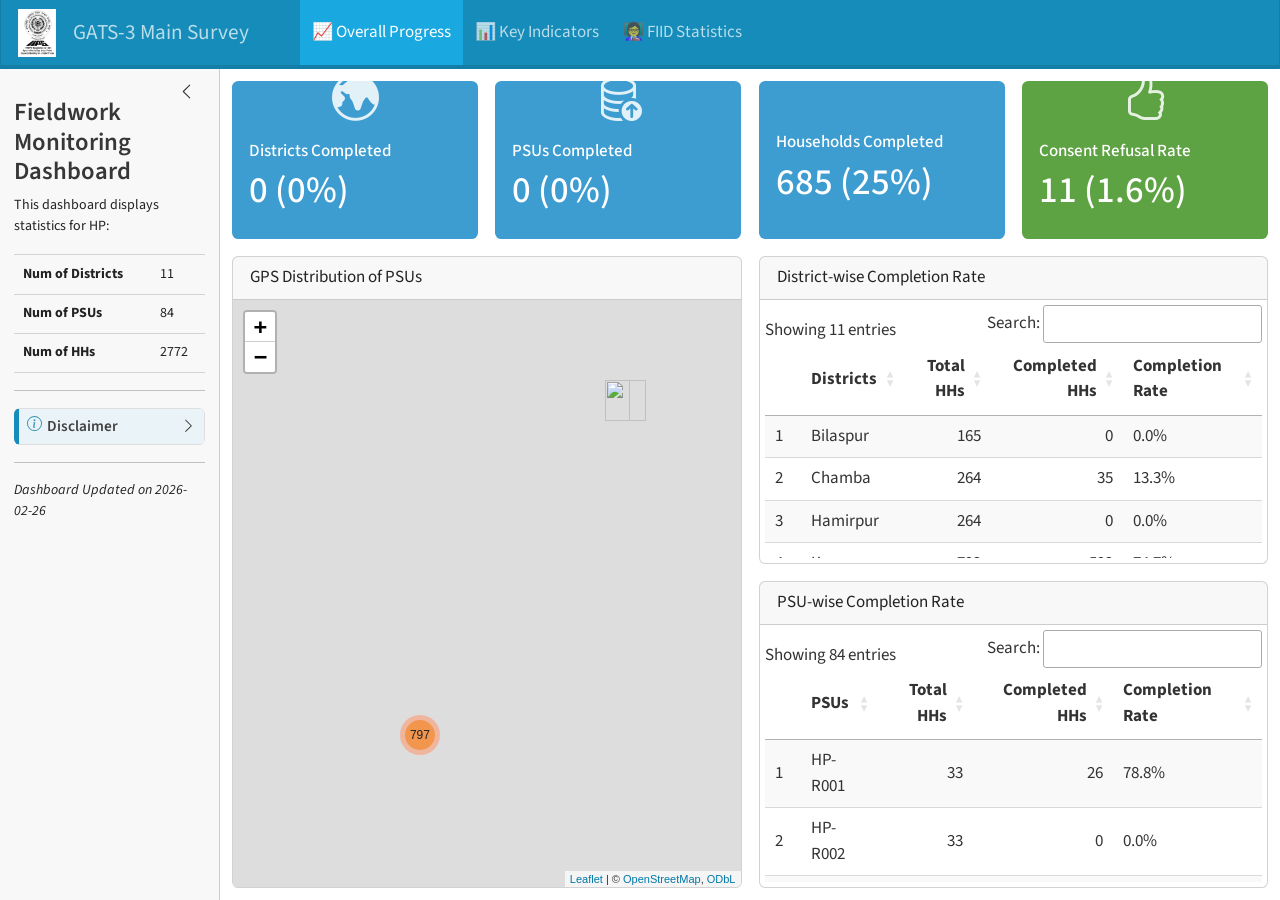
==== commit f67c84c8: "Built site for gh-pages" ====
--- a/index.html
+++ b/index.html
@@ -46,6 +46,50 @@
 <script src="dash_statewise_static_v00_files/libs/quarto-dashboard/web-components.js" type="module"></script>
 <script src="dash_statewise_static_v00_files/libs/quarto-dashboard/components.js"></script>
 
+<link href="dash_statewise_static_v00_files/libs/htmltools-fill-0.5.8.1/fill.css" rel="stylesheet">
+
+<script src="dash_statewise_static_v00_files/libs/htmlwidgets-1.6.4/htmlwidgets.js"></script>
+
+<script src="dash_statewise_static_v00_files/libs/jquery-3.6.0/jquery-3.6.0.min.js"></script>
+
+<link href="dash_statewise_static_v00_files/libs/leaflet-1.3.1/leaflet.css" rel="stylesheet">
+
+<script src="dash_statewise_static_v00_files/libs/leaflet-1.3.1/leaflet.js"></script>
+
+<link href="dash_statewise_static_v00_files/libs/leafletfix-1.0.0/leafletfix.css" rel="stylesheet">
+
+<script src="dash_statewise_static_v00_files/libs/proj4-2.6.2/proj4.min.js"></script>
+
+<script src="dash_statewise_static_v00_files/libs/Proj4Leaflet-1.0.1/proj4leaflet.js"></script>
+
+<link href="dash_statewise_static_v00_files/libs/rstudio_leaflet-1.3.1/rstudio_leaflet.css" rel="stylesheet">
+
+<script src="dash_statewise_static_v00_files/libs/leaflet-binding-2.2.3/leaflet.js"></script>
+
+<link href="dash_statewise_static_v00_files/libs/leaflet-markercluster-1.0.5/MarkerCluster.css" rel="stylesheet">
+
+<link href="dash_statewise_static_v00_files/libs/leaflet-markercluster-1.0.5/MarkerCluster.Default.css" rel="stylesheet">
+
+<script src="dash_statewise_static_v00_files/libs/leaflet-markercluster-1.0.5/leaflet.markercluster.js"></script>
+
+<script src="dash_statewise_static_v00_files/libs/leaflet-markercluster-1.0.5/leaflet.markercluster.freezable.js"></script>
+
+<script src="dash_statewise_static_v00_files/libs/leaflet-markercluster-1.0.5/leaflet.markercluster.layersupport.js"></script>
+
+<link href="dash_statewise_static_v00_files/libs/datatables-css-0.0.0/datatables-crosstalk.css" rel="stylesheet">
+
+<script src="dash_statewise_static_v00_files/libs/datatables-binding-0.34.0/datatables.js"></script>
+
+<link href="dash_statewise_static_v00_files/libs/dt-core-1.13.6/css/jquery.dataTables.min.css" rel="stylesheet">
+
+<link href="dash_statewise_static_v00_files/libs/dt-core-1.13.6/css/jquery.dataTables.extra.css" rel="stylesheet">
+
+<script src="dash_statewise_static_v00_files/libs/dt-core-1.13.6/js/jquery.dataTables.min.js"></script>
+
+<link href="dash_statewise_static_v00_files/libs/crosstalk-1.2.2/css/crosstalk.min.css" rel="stylesheet">
+
+<script src="dash_statewise_static_v00_files/libs/crosstalk-1.2.2/js/crosstalk.min.js"></script>
+
 
 
 </head>
@@ -77,7 +121,7 @@
 <div class="tab-content bslib-grid html-fill-item html-fill-container" style="display: grid; grid-template-columns: minmax(3em, 1fr);
 grid-auto-rows: minmax(0, 1fr);">
 <div id="overall-progress" class="dashboard-page tab-pane show active html-fill-item html-fill-container" data-orientation="rows" aria-labelledby="tab-overall-progress">
-<div class="html-fill-item html-fill-container bslib-grid" style="display: grid; grid-template-rows: minmax(3em, 20fr) minmax(3em, 40fr) minmax(3em, 40fr); grid-auto-columns: minmax(0, 1fr);">
+<div class="html-fill-item html-fill-container bslib-grid" style="display: grid; grid-template-rows: minmax(3em, 20fr) minmax(3em, 80fr); grid-auto-columns: minmax(0, 1fr);">
 <div class="html-fill-item html-fill-container bslib-grid" style="display: grid; grid-template-columns: minmax(3em, 1fr) minmax(3em, 1fr) minmax(3em, 1fr) minmax(3em, 1fr);
 grid-auto-rows: minmax(0, 1fr);">
 <div class="card valuebox cell html-fill-item html-fill-container bslib-card bslib-value-box bg-info showcase-left-center" data-bslib-card-init="" data-require-bs-caller="card()">
@@ -137,6 +181,115 @@
 </p>
 <p class="value-box-value">
 11 (1.6%)
+</p>
+</div>
+</div>
+</div>
+<script data-bslib-card-init="">bslib.Card.initializeAllCards();</script></div>
+</div>
+<div class="html-fill-item html-fill-container bslib-grid" style="display: grid; grid-template-columns: minmax(3em, 50fr) minmax(3em, 50fr);
+grid-auto-rows: minmax(0, 1fr);">
+<div class="html-fill-item html-fill-container bslib-grid" style="display: grid; grid-template-rows: minmax(3em, 1fr); grid-auto-columns: minmax(0, 1fr);">
+<div class="card cell html-fill-item html-fill-container bslib-card" data-title="GPS Distribution of PSUs" data-bslib-card-init="" data-require-bs-caller="card()" data-full-screen="false">
+<div class="card-header"><div class="card-title html-fill-item html-fill-container"><span style="display: inline">
+GPS Distribution of PSUs
+</span></div></div>
+<div class="card-body html-fill-item html-fill-container" style="padding: 0px;">
+<div class="cell-output-display html-fill-item html-fill-container">
+<div class="leaflet html-widget html-fill-item html-fill-container" id="htmlwidget-c14769b522553c539c12" style="width:100%;height:195px;"></div>
+<script type="application/json" data-for="htmlwidget-c14769b522553c539c12">{"x":{"options":{"crs":{"crsClass":"L.CRS.EPSG3857","code":null,"proj4def":null,"projectedBounds":null,"options":{}}},"calls":[{"method":"addTiles","args":["https://{s}.tile.openstreetmap.org/{z}/{x}/{y}.png",null,null,{"minZoom":0,"maxZoom":18,"tileSize":256,"subdomains":"abc","errorTileUrl":"","tms":false,"noWrap":false,"zoomOffset":0,"zoomReverse":false,"opacity":1,"zIndex":1,"detectRetina":false,"attribution":"&copy; <a href=\"https://openstreetmap.org/copyright/\">OpenStreetMap<\/a>,  <a href=\"https://opendatacommons.org/licenses/odbl/\">ODbL<\/a>"}]},{"method":"addMarkers","args":[[32.52012666666667,32.520185,32.52000166666667,32.52015333333333,32.52040166666666,32.5314977,32.519815,32.52019499999999,32.52009833333333,32.52004166666666,32.51960999999999,31.98470666666666,32.52025166666667,32.52032833333333,32.52014833333333,32.520595,32.52015666666667,32.52018333333333,32.5323585,37.71828833333333,32.520915,32.52133,32.5212,32.52078666666667,32.52038,32.52023,32.52086833333333,32.52098666666667,32.52039,32.45172166666667,32.450995,32.45129333333333,32.45111333333333,32.450805,32.45024833333333,32.45117666666667,32.45147499999999,32.45136166666667,32.45151166666667,32.45197833333334,32.45236666666666,32.45370666666667,32.06479666666667,32.0647452,32.06422833333333,32.064415,32.06415333333334,32.06234,32.06221333333334,32.05884166666667,32.05967333333333,32.06033,32.05977166666666,32.060035,32.06030333333333,32.05964333333333,32.05874666666667,32.05944666666667,32.06360166666666,32.06192666666666,32.05962333333333,32.05967166666667,32.05939,32.057965,32.06176333333334,32.06256166666667,32.06461333333333,32.06471666666666,32.060015,32.06630833333334,32.06575,32.08077833333333,32.081485,32.08076666666667,32.08067666666667,32.08109833333333,32.08090166666667,32.08157166666667,32.08097,32.080905,32.08093833333333,32.080265,32.08176833333334,32.08103333333334,32.08077666666667,32.08084333333333,32.080845,32.08080166666667,32.08241,32.08079333333333,32.08074999999999,32.07849,32.07891166666666,32.081375,32.078385,32.07912166666667,32.080245,32.07877333333333,32.07882833333333,32.08140166666667,32.08150666666667,32.08126,32.20141666666667,32.199295,32.201555,32.199985,32.20072833333334,32.19716166666667,32.19698666666667,32.19682,32.19680333333334,32.19400666666667,32.19858666666666,32.1961,32.19449666666667,32.19395666666667,32.19387666666667,32.19578333333333,32.19688333333333,32.19741666666666,32.200315,32.20072833333334,32.19826666666667,32.20221333333333,32.20141833333333,32.201375,32.20209166666667,32.20191166666667,32.20119333333334,32.20125833333334,32.20125166666666,31.84201833333333,31.84157833333334,31.84133666666667,31.8452263,31.841405,31.7653,31.84041666666667,31.84059666666667,31.8406611,31.84066166666667,31.84058166666667,31.83982833333334,31.84045,31.84500166666667,31.84363,31.8438,31.84369333333333,31.84376166666667,31.8434988,31.84313333333334,31.84252833333333,31.84351833333334,31.84271666666667,31.843275,31.84143,31.8423079,31.83998166666667,31.8452289,31.84238,31.84080166666667,31.84102166666667,31.84357833333333,31.843145,31.84370666666667,31.83710833333334,31.84105666666667,31.842605,31.83705333333333,31.83693666666666,31.83722666666667,31.83698499999999,31.83665166666666,31.83712666666667,31.837325,31.83765666666666,31.83633166666667,31.83716833333334,31.836885,31.836495,31.83549166666667,31.83496833333334,31.83406166666667,31.83410833333333,31.8312335,31.836995,31.83701333333333,31.83172166666667,31.83766666666667,31.83845,31.837115,32.23861333333333,32.23811,32.23708833333333,32.238965,32.24200833333334,32.239295,32.24186333333333,32.23674166666667,32.23641333333333,32.24135,32.23946,32.24094333333333,32.23863333333334,32.24029833333334,32.24004,32.24116,32.24080833333333,32.23918,32.24113166666667,32.24105666666667,32.24094333333333,32.23864,32.23951,32.239505,32.238895,32.23857833333333,32.23957166666666,32.23957333333333,32.23907,32.240415,32.12830666666667,32.12942333333334,32.12969666666667,32.12919666666667,32.12922666666667,32.12898833333334,32.12924166666667,32.12861666666667,32.12829,32.128555,32.128885,32.130765,32.13112166666667,32.13103666666667,32.13048333333334,32.13132333333333,32.13135166666667,32.131235,32.13023333333333,32.12984666666667,32.13142000000001,32.13096333333333,32.129465,32.131545,32.131725,32.13114166666666,32.13316333333333,32.132155,32.13290833333333,32.13253166666667,32.13177833333334,31.94892666666666,31.94717166666667,31.94935666666667,31.950635,31.94950166666667,31.95204833333333,31.9520385,31.95205833333334,31.948335,31.95020833333333,31.948205,31.94787666666667,31.94792166666667,31.948215,31.94856333333333,31.94707833333333,31.94814666666667,31.94704,31.94720833333333,31.94721333333333,31.95012,31.94991,31.94959833333333,31.949715,31.94816666666667,31.94897833333334,31.94882166666666,31.94995166666667,31.94738166666667,32.11384833333333,32.11451833333333,32.11388166666666,32.10541333333333,32.11248833333333,32.11194166666667,32.11322,32.11203166666667,32.11075,32.11061333333334,32.11089666666667,32.11061166666666,32.10990333333334,32.10955666666667,32.10954,32.107605,32.10698833333333,32.107285,32.10672833333333,32.10749999999999,32.11085166666667,32.11152666666667,32.11327000000001,32.11245166666667,32.11401666666666,32.11392,32.11465166666667,32.11567333333333,32.11384666666667,32.2151769,32.21412833333333,32.21600166666666,32.21547666666667,32.21491,32.21409000000001,32.21438,32.21461833333333,32.214195,32.21483333333333,32.21496666666667,32.214875,32.21471,32.21504833333334,32.21487833333333,32.21512333333333,32.215195,32.2152597,32.215735,32.20975,32.20958666666667,32.20988166666667,32.20974333333334,32.21031833333333,32.2102306,32.20972833333334,32.20986833333333,32.2153067,32.2103824,32.21015166666667,31.81841333333334,31.81737,31.81820333333333,31.80909833333333,31.81691166666667,31.81704833333333,31.81695,31.808495,31.816905,31.81579333333333,31.813205,31.810955,31.812805,31.812525,31.81140166666667,31.80978,31.81309,31.80956166666666,31.81210833333334,31.81149666666667,31.80955166666667,31.809295,31.80853166666667,31.80943166666667,31.80865833333333,31.80816833333333,31.80914333333333,31.80956333333334,31.81846666666667,31.81743833333333,31.92381666666667,31.92413,31.923975,31.92463,31.924595,31.925055,31.924905,31.92489833333333,31.92462,31.92479666666667,31.9248945,31.92495166666667,31.92648833333334,31.92571333333334,31.92677333333334,31.927405,31.92707666666667,31.92511,31.92471,31.92523666666667,31.92549,31.92202666666667,31.919494,31.92122,31.92169166666667,31.92291166666666,31.92265166666667,31.92296833333333,31.92314166666667,31.92343666666666,31.92351666666667,32.28273166666667,32.352025,32.349155,32.34768999999999,32.34831833333333,32.346055,32.347985,32.34713666666666,32.34880333333333,32.3467938,32.34613666666667,32.3406156,32.34326333333333,32.343655,32.34338333333334,32.3432381,32.34310166666667,32.343634,32.34522333333334,32.34615833333333,32.3469703,32.3469746,32.3469422,32.34803166666666,32.12117666666666,32.1188311,32.11549166666667,32.114645,32.11555333333333,32.11500166666666,32.11615500000001,32.115265,32.11540666666667,32.11510166666667,32.11527333333333,32.11501,32.1157704,32.115835,32.11432333333333,32.11614333333333,32.11695166666667,32.11605666666667,32.11542333333333,32.11531666666666,32.11542666666666,32.11531166666667,32.11548333333334,32.11571666666667,32.11579166666667,32.11563166666667,32.11604666666666,32.11732666666667,32.11764666666667,32.11816,32.11916333333333,32.08558666666667,32.08561333333333,32.0854256,32.08544833333334,32.08426,32.08496166666666,32.0844784,32.084425,32.0840838,32.0838006,32.08308,32.0858816,32.084065,32.08355833333334,32.083355,32.0844703,32.083355,32.08216666666667,32.08238666666667,32.08164166666666,32.08171166666667,32.08227666666667,32.078565,32.08382,32.08076666666667,32.08095,32.08091,32.08243333333333,32.08265833333333,32.08475333333333,32.08450833333333,32.09387666666667,32.09222333333333,32.09038166666667,32.09,32.09182166666667,32.09085666666667,32.09087333333333,32.09101333333333,32.09108666666667,32.09184166666667,32.09467666666667,32.09494666666667,32.09523333333333,32.09683833333334,32.094478,32.096975,32.09699666666667,32.09704833333333,32.097625,32.09771666666666,32.09707166666667,32.09815666666667,32.099115,32.09858833333333,32.09851333333334,32.096065,32.09575,32.08505333333333,32.08492666666667,32.08477333333334,32.08300833333333,32.03472666666666,32.03493833333334,32.03403,32.03330666666667,32.033495,32.03330500000001,32.03250666666667,32.03169833333333,32.03222166666667,32.03324,32.035355,32.03454333333333,32.03464666666666,32.03517,32.03543,32.03566333333333,32.03559666666667,32.03598666666667,32.03618833333334,32.03645333333333,32.036765,32.03640666666667,32.03611,32.03594166666667,32.03688333333334,32.03571666666667,31.89779,31.89834166666667,31.89674,31.89841166666667,31.89737166666666,31.89820166666667,31.896565,31.89547666666666,31.89622,31.89602833333333,31.89576166666667,31.897365,31.89828666666666,31.89559833333334,31.89728333333333,31.89742166666667,31.89813833333334,31.89825833333333,31.89808166666667,31.89826,31.89833666666667,31.89453833333334,31.90035666666667,31.89843166666667,31.89831,31.89831833333334,31.902595,32.29469333333333,32.29306666666666,32.291415,32.29447833333334,32.291655,32.2952,32.29495,32.29401666666667,32.29368166666666,32.29440833333333,32.28311666666666,32.28853833333334,32.28782166666667,32.28837,32.28809666666667,32.28869833333333,32.28810333333333,32.28762166666667,32.289255,32.291165,32.29017166666667,32.28824333333333,32.28930166666667,32.28975166666667,32.28949333333333,32.28959166666667,32.28974,32.289895,32.28874166666667,32.28830833333333,32.04801166666667,32.04783166666667,32.04769833333333,32.04801833333333,32.04793833333333,32.04797166666666,32.04792999999999,32.04806166666666,32.04804,32.04756333333333,32.04802666666667,32.04805666666667,32.04840333333333,32.04793166666666,32.04796666666667,32.04791833333334,32.04798666666667,32.04865833333334,32.04919333333333,32.04793666666667,32.04824,32.04801,32.04789,32.04875333333334,32.04821833333333,32.04916666666666,32.04791666666667,32.04794666666667,32.04905666666667,32.04914333333333,32.04912833333334,32.216255,32.21580666666667,32.21580833333334,32.21548833333333,32.21520666666667,32.21509833333334,32.21461666666666,32.21433,32.2155438,32.21426166666667,32.21365833333333,32.21312666666667,32.21406833333333,32.20585833333334,32.216715,32.21654166666666,32.21673666666666,32.21668166666667,32.21636333333333,32.21668833333333,32.205955,32.21717666666667,32.21376666666666,32.2184481,32.218205,32.2176806,32.15103166666667,32.15120666666667,32.15126,32.15174333333334,32.15237666666667,32.15252166666667,32.15006333333334,32.15336666666667,32.15198833333333,32.15119333333334,32.151225,32.15133666666667,32.149265,32.14850166666667,32.14836666666667,32.148125,32.14931833333333,32.14896666666667,32.148665,32.14903166666667,32.14881333333334,32.149045,32.14930166666667,32.14937666666666,32.14920333333334,32.149085,32.26706333333333,32.26861,32.2691922,32.26988833333333,32.269645,32.269975,32.269975,32.25526166666667,32.2707393,32.27261333333333,32.27095666666666,32.27476166666667,32.27256,32.27171,32.27185166666666,32.27209333333334,32.27002,32.2735,32.27255,32.27269333333334,32.27280833333334,32.27168333333334,32.27195833333334,32.27085333333333,32.27035333333333,32.270935,32.27076166666667,32.269685,32.268955,32.26860833333333,32.26846166666667,32.268105,31.51008833333334,31.51124666666666,31.51046333333334,31.51043333333334,31.51088166666667,31.51114833333333,31.510675,31.51104333333334,31.51033333333333,31.51036,31.50957166666667,31.50952666666667,31.50908,31.5084919,31.50775,31.5085128,31.50675833333333,31.50666666666667,31.50765166666667,31.50658333333333,31.50719,31.50187,31.50898333333334,31.50643666666667,31.506385,31.50845833333334,31.5088064,31.51001333333334,31.50644,31.50948166666667,31.50942666666667,31.77881333333333,31.7794097,31.77989333333333,31.77547166666666,31.77716333333334,31.77748,31.77689333333334,31.77751833333333,31.77839666666666,31.77748,31.77779666666667,31.7796,31.78037,31.78099,31.779815,31.780125,31.77883333333333,31.77853666666666,31.77910166666667,31.77976,31.780805,31.78052666666667,31.78069,31.78115666666667,31.781228,31.78068166666667,31.78170166666666,31.78134666666666,31.78085166666666,31.78009666666667,32.20629,32.20729666666667,32.20629833333333,32.20708,32.20666666666667,32.20685,32.20698666666667,32.20692833333333,32.20735666666667,32.20552,32.20635166666667,32.20647,32.206605,32.20629833333333,32.2073381,32.20434666666667,32.20459666666667,32.2049959,32.20519,32.2064775,32.20732],[75.97257166666667,75.97228666666666,75.97114000000001,75.96882666666667,75.96938833333334,75.9758957,75.96918833333334,75.96929833333334,75.97020833333333,75.97012333333333,75.97049333333332,74.84843000000001,75.97006333333334,75.97043666666667,75.97002666666667,75.97458333333334,75.97068333333333,75.97029833333333,75.9640552,80.54742666666667,75.97049,75.97113833333333,75.97235000000001,75.97139999999999,75.97163333333333,75.970865,75.97234,75.97222666666667,75.97243333333333,76.49275333333334,76.49437333333334,76.49395,76.49338833333333,76.49279166666666,76.49259333333333,76.493195,76.49218500000001,76.49280666666667,76.49268499999999,76.49222166666667,76.49197166666666,76.49252333333334,76.46253666666667,76.4622734,76.46191833333334,76.46249666666667,76.46254999999999,76.46119666666667,76.46060166666666,76.46203,76.46206166666666,76.46251333333333,76.46280333333334,76.46266833333334,76.46197166666667,76.46131166666667,76.46235666666666,76.46120833333333,76.46088,76.46175333333333,76.46119,76.45835166666667,76.46066166666667,76.46045166666666,76.46053000000001,76.46065333333333,76.46128999999999,76.46312500000001,76.46213333333334,76.46171,76.46267833333333,75.91744333333332,75.917575,75.91767166666666,75.91759999999999,75.91745999999999,75.91742333333333,75.91701333333334,75.91759666666667,75.91769333333333,75.91761166666667,75.917455,75.91745333333333,75.91775666666668,75.91753833333334,75.91821,75.91762999999999,75.91765166666667,75.91746333333334,75.91759499999999,75.91774333333333,75.91709833333333,75.91712166666666,75.9173,75.91663166666667,75.91718833333333,75.91697500000001,75.91753666666666,75.91701500000001,75.917275,75.91702166666667,75.91715666666667,76.22625500000001,76.22384666666667,76.22444,76.22572833333334,76.22568833333334,76.22116166666666,76.22123166666667,76.22070000000001,76.220675,76.21816666666668,76.21694833333332,76.21897833333334,76.21984500000001,76.21925166666666,76.21931666666666,76.21932166666667,76.21991,76.22011166666667,76.22048333333333,76.21961666666667,76.21900166666666,76.21878833333334,76.21822833333334,76.21818499999999,76.21828333333333,76.21905666666666,76.22081,76.22126666666666,76.22108499999999,76.26784666666667,76.26749666666666,76.26704333333333,76.2568612,76.26675166666668,76.33725666666666,76.26613333333333,76.265845,76.2651352,76.26566333333334,76.26481666666668,76.264005,76.26473833333333,76.26358166666667,76.262995,76.26323833333332,76.26324,76.26318833333333,76.2629053,76.26273500000001,76.26249,76.26594166666668,76.26247499999999,76.26265666666667,76.26267,76.26155249999999,76.26297833333334,76.2568684,76.26159166666666,76.26179499999999,76.26514999999999,76.09004166666666,76.08933999999999,76.08853000000001,76.09086000000001,76.08894166666667,76.08813499999999,76.09111833333333,76.09108333333333,76.09133833333334,76.091095,76.08487666666666,76.08476833333334,76.09044166666666,76.08982833333333,76.0908,76.09095333333333,76.08466666666666,76.08441833333333,76.08336333333334,76.08348500000001,76.08233333333332,76.08222166666665,76.0803738,76.09096,76.08453666666666,76.08079500000001,76.08485833333334,76.08778166666666,76.09091333333335,76.27333833333334,76.27343999999999,76.27382666666668,76.27307833333333,76.27145999999999,76.27381,76.27129333333333,76.27375499999999,76.27463666666667,76.27102166666667,76.272355,76.27108166666667,76.27360333333333,76.27205833333333,76.27143,76.27137333333333,76.271265,76.27203,76.27116666666667,76.27093333333333,76.27088999999999,76.27162666666666,76.27230666666667,76.273315,76.271635,76.27259333333333,76.27194333333334,76.27356333333334,76.27326833333333,76.271395,76.5669,76.56520500000001,76.56556999999999,76.56539833333333,76.56538666666667,76.56679166666666,76.56695833333333,76.565995,76.56622666666667,76.56700000000001,76.56703,76.56532999999999,76.56513666666666,76.56525000000001,76.56580666666667,76.56467500000001,76.56427166666667,76.56417666666667,76.56406333333332,76.56292000000001,76.56139666666667,76.56215999999999,76.56251666666667,76.562445,76.5638,76.56180833333333,76.56738166666668,76.56225833333333,76.56386666666667,76.56389166666666,76.56394333333333,76.64254166666666,76.64359166666667,76.64175,76.64193,76.63151166666667,76.65012833333334,76.65014499999999,76.65053166666667,76.64640833333333,76.64621000000001,76.643405,76.64355166666665,76.64283999999999,76.642895,76.64273166666666,76.64297833333333,76.6429,76.64342333333335,76.64326,76.64273,76.63581166666667,76.63246000000001,76.63164,76.63098333333333,76.63145166666666,76.63101666666667,76.630825,76.64154166666667,76.64718666666666,76.42676333333334,76.42559,76.425465,76.268765,76.42157833333334,76.42396333333333,76.42703499999999,76.427345,76.42713999999999,76.42743833333334,76.42729166666666,76.42674166666667,76.42829499999999,76.42851666666667,76.42849,76.43080666666667,76.42968999999999,76.43175333333333,76.43327833333333,76.43183666666667,76.43202333333333,76.43454166666668,76.43554666666667,76.43456500000001,76.43222999999999,76.43029333333334,76.42993,76.42950833333333,76.435545,76.3023329,76.30427166666666,76.303185,76.30364,76.30359,76.30228000000001,76.30205500000001,76.30263333333333,76.30240166666667,76.30270999999999,76.30271833333333,76.30311166666667,76.30278166666668,76.302015,76.302105,76.30194499999999,76.30156833333334,76.30225590000001,76.29999500000001,76.29471166666667,76.294875,76.29468166666668,76.29165166666667,76.29133666666667,76.29230200000001,76.292455,76.293735,76.30088910000001,76.2909417,76.29419333333334,76.25969000000001,76.26003666666666,76.26242333333333,76.257575,76.26156666666667,76.26112833333333,76.26092,76.25663833333333,76.26152833333335,76.26050000000001,76.25925000000001,76.25749833333333,76.26098666666667,76.26183666666667,76.25728166666666,76.25757333333333,76.25918666666666,76.25719666666667,76.25769,76.25761666666668,76.256745,76.25688166666667,76.25633333333333,76.26003666666666,76.25899166666666,76.25846166666666,76.25717666666667,76.25668999999999,76.26437666666668,76.26029166666667,76.23516333333333,76.23516666666666,76.234685,76.23334833333334,76.23313499999999,76.23270166666666,76.23255999999999,76.23236,76.23197166666667,76.23209833333334,76.2315777,76.23228333333333,76.23321166666666,76.23351666666667,76.23432,76.23569333333333,76.23543500000001,76.23409666666666,76.23488833333334,76.23493666666667,76.23530666666667,76.23532833333334,76.230903,76.23489833333333,76.23485333333333,76.234185,76.23394499999999,76.23382666666666,76.23376166666667,76.23348833333333,76.232895,75.85198833333334,75.91539666666667,75.91427666666667,75.91600666666666,75.91563833333333,75.91024166666666,75.91411666666666,75.91280333333334,75.91195833333333,75.9104526,75.91116666666667,75.91188440000001,75.91150166666667,75.90980333333333,75.90962500000001,75.9096625,75.90894333333334,75.90962759999999,75.91028,75.90882166666667,75.9071805,75.90717410000001,75.9072056,75.91098000000001,76.26153333333333,76.2602412,76.25682333333333,76.25837833333334,76.25783,76.25600333333334,76.25794833333333,76.25816166666667,76.25686166666667,76.25765333333334,76.25664499999999,76.25680333333334,76.25646020000001,76.256315,76.25577166666667,76.25633500000001,76.25288333333333,76.25541166666667,76.25663,76.25635333333334,76.25636833333333,76.25650833333334,76.2576,76.25685833333334,76.25693333333334,76.25721666666666,76.25731,76.25863,76.256835,76.25930166666667,76.26139833333333,76.35090166666667,76.35029166666666,76.3515723,76.35125833333333,76.351055,76.350615,76.350297,76.35123166666668,76.3505688,76.3509389,76.35164166666667,76.3577591,76.35018333333333,76.350005,76.34959000000001,76.35023200000001,76.34921833333333,76.34847166666667,76.34907166666667,76.34900166666667,76.34941499999999,76.34850166666666,76.3463837,76.35015833333334,76.34659000000001,76.34682333333333,76.346025,76.34816500000001,76.34867333333334,76.34942666666667,76.34962333333333,76.59374,76.59439999999999,76.59191333333334,76.59058666666667,76.59364000000001,76.59471333333333,76.59473833333332,76.59386666666666,76.593855,76.59158666666667,76.59283499999999,76.59274833333333,76.59252833333333,76.59141500000001,76.5916247,76.59070166666667,76.59084,76.59137666666668,76.59063666666665,76.59084833333333,76.590795,76.59025333333334,76.590535,76.58975666666667,76.59084333333334,76.59212333333333,76.59284666666667,76.59788333333333,76.59891833333333,76.59883833333333,76.59973833333333,76.55322833333334,76.55309333333334,76.55207666666666,76.55313500000001,76.55242,76.5526,76.55032666666666,76.54996833333333,76.54999166666667,76.55049000000001,76.55197833333334,76.55199500000001,76.55203,76.55209499999999,76.55196166666666,76.55225,76.55201333333333,76.55173333333333,76.55148666666668,76.55135833333334,76.55134333333334,76.5518,76.55188,76.55196500000001,76.55198833333334,76.55321333333333,76.62093499999999,76.62121166666667,76.62912166666666,76.62904166666667,76.62833166666665,76.62134833333333,76.62868666666667,76.63548166666666,76.62999833333333,76.63012000000001,76.62956333333334,76.63518833333333,76.62136166666666,76.63269166666667,76.63777666666667,76.63679333333333,76.620885,76.62148499999999,76.62124833333334,76.62129499999999,76.62139999999999,76.63063833333334,76.62869833333333,76.62152666666665,76.62136000000001,76.62132666666666,76.629615,75.82694499999999,75.82513333333333,75.82543000000001,75.82711333333333,75.82507833333334,75.82186833333334,75.82082833333334,75.82254166666667,75.82338166666666,75.82222499999999,75.85380833333333,75.822935,75.82224833333333,75.82237166666667,75.82234833333334,75.82298,75.820015,75.81882,75.81943333333334,75.81839833333333,75.81808666666667,75.815185,75.81143166666668,75.807885,75.80736333333333,75.8079,75.81204166666666,75.81280166666667,75.81333833333333,75.81346499999999,76.07928833333334,76.07944833333333,76.07901,76.07958166666667,76.07943833333334,76.07937666666666,76.07937,76.07937166666667,76.07948,76.07912333333334,76.07945666666666,76.07943666666667,76.07985333333333,76.08022666666668,76.07934333333333,76.07942166666666,76.079385,76.07979999999999,76.08080666666666,76.07902,76.07933,76.07941000000001,76.0793,76.07998333333333,76.07944166666667,76.08067833333332,76.079345,76.07925,76.080585,76.08071833333334,76.08072666666666,75.66897999999999,75.66889166666667,75.66896666666666,75.66932,75.66966499999999,75.66892333333334,75.6692,75.669845,75.6690064,75.66938333333333,75.66934333333333,75.66798999999999,75.66904,75.66316166666667,75.66946,75.66844166666667,75.66859333333333,75.66865666666666,75.66886666666666,75.66896,75.66350666666668,75.66844333333333,75.66264333333334,75.6676829,75.66833833333334,75.6685889,75.72912666666666,75.72090166666666,75.728735,75.72844666666667,75.72916000000001,75.72882833333333,75.72913,75.72942500000001,75.72635333333332,75.725565,75.72410666666666,75.72404666666667,75.72869666666666,75.72795500000001,75.727965,75.72800666666667,75.72732333333333,75.72747833333332,75.72781833333333,75.72759333333333,75.72776500000001,75.72783833333332,75.72808499999999,75.72860833333334,75.72873833333333,75.72858333333333,75.87547666666666,75.87494833333334,75.87481409999999,75.87367999999999,75.87394500000001,75.87425833333333,75.87184000000001,75.89080666666668,75.8717781,75.87293666666666,75.87198333333335,75.87786333333334,75.87332333333333,75.87390666666667,75.87372166666667,75.87285,75.87351333333332,75.87348166666668,75.87334333333334,75.87398833333333,75.87334833333333,75.874635,75.87444166666667,75.87390166666667,75.874675,75.87561333333333,75.87537999999999,75.87584833333334,75.87570166666666,75.87573666666667,75.87673666666666,75.87661833333333,76.17708833333333,76.17861166666667,76.19116000000001,76.18305000000001,76.17866666666667,76.1801,76.17994166666668,76.179025,76.17905833333333,76.17894166666666,76.17897500000001,76.17848833333333,76.17641499999999,76.1779714,76.17826833333334,76.1779693,76.18154666666666,76.18479166666665,76.18639166666667,76.18577833333333,76.18758166666666,76.17822833333334,76.18250166666667,76.18292333333333,76.17870500000001,76.17751,76.1773415,76.17716166666668,76.17919000000001,76.17643166666667,76.17555666666667,76.015395,76.0143139,76.01285833333333,76.01176833333334,76.01213833333333,76.01145333333334,76.00963,76.00912166666667,76.00897666666667,76.01046166666667,76.01203000000001,76.01090333333333,76.01261,76.00412,76.01045666666667,76.01085333333334,76.00869166666666,76.00964333333333,76.00852666666667,76.00938166666667,76.00736333333333,76.00606166666667,76.00533833333334,76.00418500000001,76.0042905,76.00579833333333,76.00716666666668,76.00792666666666,76.00796333333332,76.00916333333333,76.32534000000001,76.32397333333333,76.32520833333334,76.32570333333334,76.32560166666667,76.32564000000001,76.32559333333333,76.32553833333333,76.32564166666666,76.32446166666666,76.32506833333333,76.32475666666666,76.32526833333333,76.325405,76.3239992,76.32563333333333,76.325985,76.3264525,76.32719999999999,76.3253595,76.32393833333334],null,null,null,{"interactive":true,"draggable":false,"keyboard":true,"title":"","alt":"","zIndexOffset":0,"opacity":1,"riseOnHover":false,"riseOffset":250},["<b>Latitude:<\/b> 32.52 <b>Longitude:<\/b> 75.97","<b>Latitude:<\/b> 32.52 <b>Longitude:<\/b> 75.97","<b>Latitude:<\/b> 32.52 <b>Longitude:<\/b> 75.97","<b>Latitude:<\/b> 32.52 <b>Longitude:<\/b> 75.97","<b>Latitude:<\/b> 32.52 <b>Longitude:<\/b> 75.97","<b>Latitude:<\/b> 32.53 <b>Longitude:<\/b> 75.98","<b>Latitude:<\/b> 32.52 <b>Longitude:<\/b> 75.97","<b>Latitude:<\/b> 32.52 <b>Longitude:<\/b> 75.97","<b>Latitude:<\/b> 32.52 <b>Longitude:<\/b> 75.97","<b>Latitude:<\/b> 32.52 <b>Longitude:<\/b> 75.97","<b>Latitude:<\/b> 32.52 <b>Longitude:<\/b> 75.97","<b>Latitude:<\/b> 31.98 <b>Longitude:<\/b> 74.85","<b>Latitude:<\/b> 32.52 <b>Longitude:<\/b> 75.97","<b>Latitude:<\/b> 32.52 <b>Longitude:<\/b> 75.97","<b>Latitude:<\/b> 32.52 <b>Longitude:<\/b> 75.97","<b>Latitude:<\/b> 32.52 <b>Longitude:<\/b> 75.97","<b>Latitude:<\/b> 32.52 <b>Longitude:<\/b> 75.97","<b>Latitude:<\/b> 32.52 <b>Longitude:<\/b> 75.97","<b>Latitude:<\/b> 32.53 <b>Longitude:<\/b> 75.96","<b>Latitude:<\/b> 37.72 <b>Longitude:<\/b> 80.55","<b>Latitude:<\/b> 32.52 <b>Longitude:<\/b> 75.97","<b>Latitude:<\/b> 32.52 <b>Longitude:<\/b> 75.97","<b>Latitude:<\/b> 32.52 <b>Longitude:<\/b> 75.97","<b>Latitude:<\/b> 32.52 <b>Longitude:<\/b> 75.97","<b>Latitude:<\/b> 32.52 <b>Longitude:<\/b> 75.97","<b>Latitude:<\/b> 32.52 <b>Longitude:<\/b> 75.97","<b>Latitude:<\/b> 32.52 <b>Longitude:<\/b> 75.97","<b>Latitude:<\/b> 32.52 <b>Longitude:<\/b> 75.97","<b>Latitude:<\/b> 32.52 <b>Longitude:<\/b> 75.97","<b>Latitude:<\/b> 32.45 <b>Longitude:<\/b> 76.49","<b>Latitude:<\/b> 32.45 <b>Longitude:<\/b> 76.49","<b>Latitude:<\/b> 32.45 <b>Longitude:<\/b> 76.49","<b>Latitude:<\/b> 32.45 <b>Longitude:<\/b> 76.49","<b>Latitude:<\/b> 32.45 <b>Longitude:<\/b> 76.49","<b>Latitude:<\/b> 32.45 <b>Longitude:<\/b> 76.49","<b>Latitude:<\/b> 32.45 <b>Longitude:<\/b> 76.49","<b>Latitude:<\/b> 32.45 <b>Longitude:<\/b> 76.49","<b>Latitude:<\/b> 32.45 <b>Longitude:<\/b> 76.49","<b>Latitude:<\/b> 32.45 <b>Longitude:<\/b> 76.49","<b>Latitude:<\/b> 32.45 <b>Longitude:<\/b> 76.49","<b>Latitude:<\/b> 32.45 <b>Longitude:<\/b> 76.49","<b>Latitude:<\/b> 32.45 <b>Longitude:<\/b> 76.49","<b>Latitude:<\/b> 32.06 <b>Longitude:<\/b> 76.46","<b>Latitude:<\/b> 32.06 <b>Longitude:<\/b> 76.46","<b>Latitude:<\/b> 32.06 <b>Longitude:<\/b> 76.46","<b>Latitude:<\/b> 32.06 <b>Longitude:<\/b> 76.46","<b>Latitude:<\/b> 32.06 <b>Longitude:<\/b> 76.46","<b>Latitude:<\/b> 32.06 <b>Longitude:<\/b> 76.46","<b>Latitude:<\/b> 32.06 <b>Longitude:<\/b> 76.46","<b>Latitude:<\/b> 32.06 <b>Longitude:<\/b> 76.46","<b>Latitude:<\/b> 32.06 <b>Longitude:<\/b> 76.46","<b>Latitude:<\/b> 32.06 <b>Longitude:<\/b> 76.46","<b>Latitude:<\/b> 32.06 <b>Longitude:<\/b> 76.46","<b>Latitude:<\/b> 32.06 <b>Longitude:<\/b> 76.46","<b>Latitude:<\/b> 32.06 <b>Longitude:<\/b> 76.46","<b>Latitude:<\/b> 32.06 <b>Longitude:<\/b> 76.46","<b>Latitude:<\/b> 32.06 <b>Longitude:<\/b> 76.46","<b>Latitude:<\/b> 32.06 <b>Longitude:<\/b> 76.46","<b>Latitude:<\/b> 32.06 <b>Longitude:<\/b> 76.46","<b>Latitude:<\/b> 32.06 <b>Longitude:<\/b> 76.46","<b>Latitude:<\/b> 32.06 <b>Longitude:<\/b> 76.46","<b>Latitude:<\/b> 32.06 <b>Longitude:<\/b> 76.46","<b>Latitude:<\/b> 32.06 <b>Longitude:<\/b> 76.46","<b>Latitude:<\/b> 32.06 <b>Longitude:<\/b> 76.46","<b>Latitude:<\/b> 32.06 <b>Longitude:<\/b> 76.46","<b>Latitude:<\/b> 32.06 <b>Longitude:<\/b> 76.46","<b>Latitude:<\/b> 32.06 <b>Longitude:<\/b> 76.46","<b>Latitude:<\/b> 32.06 <b>Longitude:<\/b> 76.46","<b>Latitude:<\/b> 32.06 <b>Longitude:<\/b> 76.46","<b>Latitude:<\/b> 32.07 <b>Longitude:<\/b> 76.46","<b>Latitude:<\/b> 32.07 <b>Longitude:<\/b> 76.46","<b>Latitude:<\/b> 32.08 <b>Longitude:<\/b> 75.92","<b>Latitude:<\/b> 32.08 <b>Longitude:<\/b> 75.92","<b>Latitude:<\/b> 32.08 <b>Longitude:<\/b> 75.92","<b>Latitude:<\/b> 32.08 <b>Longitude:<\/b> 75.92","<b>Latitude:<\/b> 32.08 <b>Longitude:<\/b> 75.92","<b>Latitude:<\/b> 32.08 <b>Longitude:<\/b> 75.92","<b>Latitude:<\/b> 32.08 <b>Longitude:<\/b> 75.92","<b>Latitude:<\/b> 32.08 <b>Longitude:<\/b> 75.92","<b>Latitude:<\/b> 32.08 <b>Longitude:<\/b> 75.92","<b>Latitude:<\/b> 32.08 <b>Longitude:<\/b> 75.92","<b>Latitude:<\/b> 32.08 <b>Longitude:<\/b> 75.92","<b>Latitude:<\/b> 32.08 <b>Longitude:<\/b> 75.92","<b>Latitude:<\/b> 32.08 <b>Longitude:<\/b> 75.92","<b>Latitude:<\/b> 32.08 <b>Longitude:<\/b> 75.92","<b>Latitude:<\/b> 32.08 <b>Longitude:<\/b> 75.92","<b>Latitude:<\/b> 32.08 <b>Longitude:<\/b> 75.92","<b>Latitude:<\/b> 32.08 <b>Longitude:<\/b> 75.92","<b>Latitude:<\/b> 32.08 <b>Longitude:<\/b> 75.92","<b>Latitude:<\/b> 32.08 <b>Longitude:<\/b> 75.92","<b>Latitude:<\/b> 32.08 <b>Longitude:<\/b> 75.92","<b>Latitude:<\/b> 32.08 <b>Longitude:<\/b> 75.92","<b>Latitude:<\/b> 32.08 <b>Longitude:<\/b> 75.92","<b>Latitude:<\/b> 32.08 <b>Longitude:<\/b> 75.92","<b>Latitude:<\/b> 32.08 <b>Longitude:<\/b> 75.92","<b>Latitude:<\/b> 32.08 <b>Longitude:<\/b> 75.92","<b>Latitude:<\/b> 32.08 <b>Longitude:<\/b> 75.92","<b>Latitude:<\/b> 32.08 <b>Longitude:<\/b> 75.92","<b>Latitude:<\/b> 32.08 <b>Longitude:<\/b> 75.92","<b>Latitude:<\/b> 32.08 <b>Longitude:<\/b> 75.92","<b>Latitude:<\/b> 32.08 <b>Longitude:<\/b> 75.92","<b>Latitude:<\/b> 32.08 <b>Longitude:<\/b> 75.92","<b>Latitude:<\/b> 32.2 <b>Longitude:<\/b> 76.23","<b>Latitude:<\/b> 32.2 <b>Longitude:<\/b> 76.22","<b>Latitude:<\/b> 32.2 <b>Longitude:<\/b> 76.22","<b>Latitude:<\/b> 32.2 <b>Longitude:<\/b> 76.23","<b>Latitude:<\/b> 32.2 <b>Longitude:<\/b> 76.23","<b>Latitude:<\/b> 32.2 <b>Longitude:<\/b> 76.22","<b>Latitude:<\/b> 32.2 <b>Longitude:<\/b> 76.22","<b>Latitude:<\/b> 32.2 <b>Longitude:<\/b> 76.22","<b>Latitude:<\/b> 32.2 <b>Longitude:<\/b> 76.22","<b>Latitude:<\/b> 32.19 <b>Longitude:<\/b> 76.22","<b>Latitude:<\/b> 32.2 <b>Longitude:<\/b> 76.22","<b>Latitude:<\/b> 32.2 <b>Longitude:<\/b> 76.22","<b>Latitude:<\/b> 32.19 <b>Longitude:<\/b> 76.22","<b>Latitude:<\/b> 32.19 <b>Longitude:<\/b> 76.22","<b>Latitude:<\/b> 32.19 <b>Longitude:<\/b> 76.22","<b>Latitude:<\/b> 32.2 <b>Longitude:<\/b> 76.22","<b>Latitude:<\/b> 32.2 <b>Longitude:<\/b> 76.22","<b>Latitude:<\/b> 32.2 <b>Longitude:<\/b> 76.22","<b>Latitude:<\/b> 32.2 <b>Longitude:<\/b> 76.22","<b>Latitude:<\/b> 32.2 <b>Longitude:<\/b> 76.22","<b>Latitude:<\/b> 32.2 <b>Longitude:<\/b> 76.22","<b>Latitude:<\/b> 32.2 <b>Longitude:<\/b> 76.22","<b>Latitude:<\/b> 32.2 <b>Longitude:<\/b> 76.22","<b>Latitude:<\/b> 32.2 <b>Longitude:<\/b> 76.22","<b>Latitude:<\/b> 32.2 <b>Longitude:<\/b> 76.22","<b>Latitude:<\/b> 32.2 <b>Longitude:<\/b> 76.22","<b>Latitude:<\/b> 32.2 <b>Longitude:<\/b> 76.22","<b>Latitude:<\/b> 32.2 <b>Longitude:<\/b> 76.22","<b>Latitude:<\/b> 32.2 <b>Longitude:<\/b> 76.22","<b>Latitude:<\/b> 31.84 <b>Longitude:<\/b> 76.27","<b>Latitude:<\/b> 31.84 <b>Longitude:<\/b> 76.27","<b>Latitude:<\/b> 31.84 <b>Longitude:<\/b> 76.27","<b>Latitude:<\/b> 31.85 <b>Longitude:<\/b> 76.26","<b>Latitude:<\/b> 31.84 <b>Longitude:<\/b> 76.27","<b>Latitude:<\/b> 31.77 <b>Longitude:<\/b> 76.34","<b>Latitude:<\/b> 31.84 <b>Longitude:<\/b> 76.27","<b>Latitude:<\/b> 31.84 <b>Longitude:<\/b> 76.27","<b>Latitude:<\/b> 31.84 <b>Longitude:<\/b> 76.27","<b>Latitude:<\/b> 31.84 <b>Longitude:<\/b> 76.27","<b>Latitude:<\/b> 31.84 <b>Longitude:<\/b> 76.26","<b>Latitude:<\/b> 31.84 <b>Longitude:<\/b> 76.26","<b>Latitude:<\/b> 31.84 <b>Longitude:<\/b> 76.26","<b>Latitude:<\/b> 31.85 <b>Longitude:<\/b> 76.26","<b>Latitude:<\/b> 31.84 <b>Longitude:<\/b> 76.26","<b>Latitude:<\/b> 31.84 <b>Longitude:<\/b> 76.26","<b>Latitude:<\/b> 31.84 <b>Longitude:<\/b> 76.26","<b>Latitude:<\/b> 31.84 <b>Longitude:<\/b> 76.26","<b>Latitude:<\/b> 31.84 <b>Longitude:<\/b> 76.26","<b>Latitude:<\/b> 31.84 <b>Longitude:<\/b> 76.26","<b>Latitude:<\/b> 31.84 <b>Longitude:<\/b> 76.26","<b>Latitude:<\/b> 31.84 <b>Longitude:<\/b> 76.27","<b>Latitude:<\/b> 31.84 <b>Longitude:<\/b> 76.26","<b>Latitude:<\/b> 31.84 <b>Longitude:<\/b> 76.26","<b>Latitude:<\/b> 31.84 <b>Longitude:<\/b> 76.26","<b>Latitude:<\/b> 31.84 <b>Longitude:<\/b> 76.26","<b>Latitude:<\/b> 31.84 <b>Longitude:<\/b> 76.26","<b>Latitude:<\/b> 31.85 <b>Longitude:<\/b> 76.26","<b>Latitude:<\/b> 31.84 <b>Longitude:<\/b> 76.26","<b>Latitude:<\/b> 31.84 <b>Longitude:<\/b> 76.26","<b>Latitude:<\/b> 31.84 <b>Longitude:<\/b> 76.27","<b>Latitude:<\/b> 31.84 <b>Longitude:<\/b> 76.09","<b>Latitude:<\/b> 31.84 <b>Longitude:<\/b> 76.09","<b>Latitude:<\/b> 31.84 <b>Longitude:<\/b> 76.09","<b>Latitude:<\/b> 31.84 <b>Longitude:<\/b> 76.09","<b>Latitude:<\/b> 31.84 <b>Longitude:<\/b> 76.09","<b>Latitude:<\/b> 31.84 <b>Longitude:<\/b> 76.09","<b>Latitude:<\/b> 31.84 <b>Longitude:<\/b> 76.09","<b>Latitude:<\/b> 31.84 <b>Longitude:<\/b> 76.09","<b>Latitude:<\/b> 31.84 <b>Longitude:<\/b> 76.09","<b>Latitude:<\/b> 31.84 <b>Longitude:<\/b> 76.09","<b>Latitude:<\/b> 31.84 <b>Longitude:<\/b> 76.08","<b>Latitude:<\/b> 31.84 <b>Longitude:<\/b> 76.08","<b>Latitude:<\/b> 31.84 <b>Longitude:<\/b> 76.09","<b>Latitude:<\/b> 31.84 <b>Longitude:<\/b> 76.09","<b>Latitude:<\/b> 31.84 <b>Longitude:<\/b> 76.09","<b>Latitude:<\/b> 31.84 <b>Longitude:<\/b> 76.09","<b>Latitude:<\/b> 31.84 <b>Longitude:<\/b> 76.08","<b>Latitude:<\/b> 31.84 <b>Longitude:<\/b> 76.08","<b>Latitude:<\/b> 31.84 <b>Longitude:<\/b> 76.08","<b>Latitude:<\/b> 31.83 <b>Longitude:<\/b> 76.08","<b>Latitude:<\/b> 31.83 <b>Longitude:<\/b> 76.08","<b>Latitude:<\/b> 31.83 <b>Longitude:<\/b> 76.08","<b>Latitude:<\/b> 31.83 <b>Longitude:<\/b> 76.08","<b>Latitude:<\/b> 31.84 <b>Longitude:<\/b> 76.09","<b>Latitude:<\/b> 31.84 <b>Longitude:<\/b> 76.08","<b>Latitude:<\/b> 31.83 <b>Longitude:<\/b> 76.08","<b>Latitude:<\/b> 31.84 <b>Longitude:<\/b> 76.08","<b>Latitude:<\/b> 31.84 <b>Longitude:<\/b> 76.09","<b>Latitude:<\/b> 31.84 <b>Longitude:<\/b> 76.09","<b>Latitude:<\/b> 32.24 <b>Longitude:<\/b> 76.27","<b>Latitude:<\/b> 32.24 <b>Longitude:<\/b> 76.27","<b>Latitude:<\/b> 32.24 <b>Longitude:<\/b> 76.27","<b>Latitude:<\/b> 32.24 <b>Longitude:<\/b> 76.27","<b>Latitude:<\/b> 32.24 <b>Longitude:<\/b> 76.27","<b>Latitude:<\/b> 32.24 <b>Longitude:<\/b> 76.27","<b>Latitude:<\/b> 32.24 <b>Longitude:<\/b> 76.27","<b>Latitude:<\/b> 32.24 <b>Longitude:<\/b> 76.27","<b>Latitude:<\/b> 32.24 <b>Longitude:<\/b> 76.27","<b>Latitude:<\/b> 32.24 <b>Longitude:<\/b> 76.27","<b>Latitude:<\/b> 32.24 <b>Longitude:<\/b> 76.27","<b>Latitude:<\/b> 32.24 <b>Longitude:<\/b> 76.27","<b>Latitude:<\/b> 32.24 <b>Longitude:<\/b> 76.27","<b>Latitude:<\/b> 32.24 <b>Longitude:<\/b> 76.27","<b>Latitude:<\/b> 32.24 <b>Longitude:<\/b> 76.27","<b>Latitude:<\/b> 32.24 <b>Longitude:<\/b> 76.27","<b>Latitude:<\/b> 32.24 <b>Longitude:<\/b> 76.27","<b>Latitude:<\/b> 32.24 <b>Longitude:<\/b> 76.27","<b>Latitude:<\/b> 32.24 <b>Longitude:<\/b> 76.27","<b>Latitude:<\/b> 32.24 <b>Longitude:<\/b> 76.27","<b>Latitude:<\/b> 32.24 <b>Longitude:<\/b> 76.27","<b>Latitude:<\/b> 32.24 <b>Longitude:<\/b> 76.27","<b>Latitude:<\/b> 32.24 <b>Longitude:<\/b> 76.27","<b>Latitude:<\/b> 32.24 <b>Longitude:<\/b> 76.27","<b>Latitude:<\/b> 32.24 <b>Longitude:<\/b> 76.27","<b>Latitude:<\/b> 32.24 <b>Longitude:<\/b> 76.27","<b>Latitude:<\/b> 32.24 <b>Longitude:<\/b> 76.27","<b>Latitude:<\/b> 32.24 <b>Longitude:<\/b> 76.27","<b>Latitude:<\/b> 32.24 <b>Longitude:<\/b> 76.27","<b>Latitude:<\/b> 32.24 <b>Longitude:<\/b> 76.27","<b>Latitude:<\/b> 32.13 <b>Longitude:<\/b> 76.57","<b>Latitude:<\/b> 32.13 <b>Longitude:<\/b> 76.57","<b>Latitude:<\/b> 32.13 <b>Longitude:<\/b> 76.57","<b>Latitude:<\/b> 32.13 <b>Longitude:<\/b> 76.57","<b>Latitude:<\/b> 32.13 <b>Longitude:<\/b> 76.57","<b>Latitude:<\/b> 32.13 <b>Longitude:<\/b> 76.57","<b>Latitude:<\/b> 32.13 <b>Longitude:<\/b> 76.57","<b>Latitude:<\/b> 32.13 <b>Longitude:<\/b> 76.57","<b>Latitude:<\/b> 32.13 <b>Longitude:<\/b> 76.57","<b>Latitude:<\/b> 32.13 <b>Longitude:<\/b> 76.57","<b>Latitude:<\/b> 32.13 <b>Longitude:<\/b> 76.57","<b>Latitude:<\/b> 32.13 <b>Longitude:<\/b> 76.57","<b>Latitude:<\/b> 32.13 <b>Longitude:<\/b> 76.57","<b>Latitude:<\/b> 32.13 <b>Longitude:<\/b> 76.57","<b>Latitude:<\/b> 32.13 <b>Longitude:<\/b> 76.57","<b>Latitude:<\/b> 32.13 <b>Longitude:<\/b> 76.56","<b>Latitude:<\/b> 32.13 <b>Longitude:<\/b> 76.56","<b>Latitude:<\/b> 32.13 <b>Longitude:<\/b> 76.56","<b>Latitude:<\/b> 32.13 <b>Longitude:<\/b> 76.56","<b>Latitude:<\/b> 32.13 <b>Longitude:<\/b> 76.56","<b>Latitude:<\/b> 32.13 <b>Longitude:<\/b> 76.56","<b>Latitude:<\/b> 32.13 <b>Longitude:<\/b> 76.56","<b>Latitude:<\/b> 32.13 <b>Longitude:<\/b> 76.56","<b>Latitude:<\/b> 32.13 <b>Longitude:<\/b> 76.56","<b>Latitude:<\/b> 32.13 <b>Longitude:<\/b> 76.56","<b>Latitude:<\/b> 32.13 <b>Longitude:<\/b> 76.56","<b>Latitude:<\/b> 32.13 <b>Longitude:<\/b> 76.57","<b>Latitude:<\/b> 32.13 <b>Longitude:<\/b> 76.56","<b>Latitude:<\/b> 32.13 <b>Longitude:<\/b> 76.56","<b>Latitude:<\/b> 32.13 <b>Longitude:<\/b> 76.56","<b>Latitude:<\/b> 32.13 <b>Longitude:<\/b> 76.56","<b>Latitude:<\/b> 31.95 <b>Longitude:<\/b> 76.64","<b>Latitude:<\/b> 31.95 <b>Longitude:<\/b> 76.64","<b>Latitude:<\/b> 31.95 <b>Longitude:<\/b> 76.64","<b>Latitude:<\/b> 31.95 <b>Longitude:<\/b> 76.64","<b>Latitude:<\/b> 31.95 <b>Longitude:<\/b> 76.63","<b>Latitude:<\/b> 31.95 <b>Longitude:<\/b> 76.65","<b>Latitude:<\/b> 31.95 <b>Longitude:<\/b> 76.65","<b>Latitude:<\/b> 31.95 <b>Longitude:<\/b> 76.65","<b>Latitude:<\/b> 31.95 <b>Longitude:<\/b> 76.65","<b>Latitude:<\/b> 31.95 <b>Longitude:<\/b> 76.65","<b>Latitude:<\/b> 31.95 <b>Longitude:<\/b> 76.64","<b>Latitude:<\/b> 31.95 <b>Longitude:<\/b> 76.64","<b>Latitude:<\/b> 31.95 <b>Longitude:<\/b> 76.64","<b>Latitude:<\/b> 31.95 <b>Longitude:<\/b> 76.64","<b>Latitude:<\/b> 31.95 <b>Longitude:<\/b> 76.64","<b>Latitude:<\/b> 31.95 <b>Longitude:<\/b> 76.64","<b>Latitude:<\/b> 31.95 <b>Longitude:<\/b> 76.64","<b>Latitude:<\/b> 31.95 <b>Longitude:<\/b> 76.64","<b>Latitude:<\/b> 31.95 <b>Longitude:<\/b> 76.64","<b>Latitude:<\/b> 31.95 <b>Longitude:<\/b> 76.64","<b>Latitude:<\/b> 31.95 <b>Longitude:<\/b> 76.64","<b>Latitude:<\/b> 31.95 <b>Longitude:<\/b> 76.63","<b>Latitude:<\/b> 31.95 <b>Longitude:<\/b> 76.63","<b>Latitude:<\/b> 31.95 <b>Longitude:<\/b> 76.63","<b>Latitude:<\/b> 31.95 <b>Longitude:<\/b> 76.63","<b>Latitude:<\/b> 31.95 <b>Longitude:<\/b> 76.63","<b>Latitude:<\/b> 31.95 <b>Longitude:<\/b> 76.63","<b>Latitude:<\/b> 31.95 <b>Longitude:<\/b> 76.64","<b>Latitude:<\/b> 31.95 <b>Longitude:<\/b> 76.65","<b>Latitude:<\/b> 32.11 <b>Longitude:<\/b> 76.43","<b>Latitude:<\/b> 32.11 <b>Longitude:<\/b> 76.43","<b>Latitude:<\/b> 32.11 <b>Longitude:<\/b> 76.43","<b>Latitude:<\/b> 32.11 <b>Longitude:<\/b> 76.27","<b>Latitude:<\/b> 32.11 <b>Longitude:<\/b> 76.42","<b>Latitude:<\/b> 32.11 <b>Longitude:<\/b> 76.42","<b>Latitude:<\/b> 32.11 <b>Longitude:<\/b> 76.43","<b>Latitude:<\/b> 32.11 <b>Longitude:<\/b> 76.43","<b>Latitude:<\/b> 32.11 <b>Longitude:<\/b> 76.43","<b>Latitude:<\/b> 32.11 <b>Longitude:<\/b> 76.43","<b>Latitude:<\/b> 32.11 <b>Longitude:<\/b> 76.43","<b>Latitude:<\/b> 32.11 <b>Longitude:<\/b> 76.43","<b>Latitude:<\/b> 32.11 <b>Longitude:<\/b> 76.43","<b>Latitude:<\/b> 32.11 <b>Longitude:<\/b> 76.43","<b>Latitude:<\/b> 32.11 <b>Longitude:<\/b> 76.43","<b>Latitude:<\/b> 32.11 <b>Longitude:<\/b> 76.43","<b>Latitude:<\/b> 32.11 <b>Longitude:<\/b> 76.43","<b>Latitude:<\/b> 32.11 <b>Longitude:<\/b> 76.43","<b>Latitude:<\/b> 32.11 <b>Longitude:<\/b> 76.43","<b>Latitude:<\/b> 32.11 <b>Longitude:<\/b> 76.43","<b>Latitude:<\/b> 32.11 <b>Longitude:<\/b> 76.43","<b>Latitude:<\/b> 32.11 <b>Longitude:<\/b> 76.43","<b>Latitude:<\/b> 32.11 <b>Longitude:<\/b> 76.44","<b>Latitude:<\/b> 32.11 <b>Longitude:<\/b> 76.43","<b>Latitude:<\/b> 32.11 <b>Longitude:<\/b> 76.43","<b>Latitude:<\/b> 32.11 <b>Longitude:<\/b> 76.43","<b>Latitude:<\/b> 32.11 <b>Longitude:<\/b> 76.43","<b>Latitude:<\/b> 32.12 <b>Longitude:<\/b> 76.43","<b>Latitude:<\/b> 32.11 <b>Longitude:<\/b> 76.44","<b>Latitude:<\/b> 32.22 <b>Longitude:<\/b> 76.3","<b>Latitude:<\/b> 32.21 <b>Longitude:<\/b> 76.3","<b>Latitude:<\/b> 32.22 <b>Longitude:<\/b> 76.3","<b>Latitude:<\/b> 32.22 <b>Longitude:<\/b> 76.3","<b>Latitude:<\/b> 32.21 <b>Longitude:<\/b> 76.3","<b>Latitude:<\/b> 32.21 <b>Longitude:<\/b> 76.3","<b>Latitude:<\/b> 32.21 <b>Longitude:<\/b> 76.3","<b>Latitude:<\/b> 32.21 <b>Longitude:<\/b> 76.3","<b>Latitude:<\/b> 32.21 <b>Longitude:<\/b> 76.3","<b>Latitude:<\/b> 32.21 <b>Longitude:<\/b> 76.3","<b>Latitude:<\/b> 32.21 <b>Longitude:<\/b> 76.3","<b>Latitude:<\/b> 32.21 <b>Longitude:<\/b> 76.3","<b>Latitude:<\/b> 32.21 <b>Longitude:<\/b> 76.3","<b>Latitude:<\/b> 32.22 <b>Longitude:<\/b> 76.3","<b>Latitude:<\/b> 32.21 <b>Longitude:<\/b> 76.3","<b>Latitude:<\/b> 32.22 <b>Longitude:<\/b> 76.3","<b>Latitude:<\/b> 32.22 <b>Longitude:<\/b> 76.3","<b>Latitude:<\/b> 32.22 <b>Longitude:<\/b> 76.3","<b>Latitude:<\/b> 32.22 <b>Longitude:<\/b> 76.3","<b>Latitude:<\/b> 32.21 <b>Longitude:<\/b> 76.29","<b>Latitude:<\/b> 32.21 <b>Longitude:<\/b> 76.29","<b>Latitude:<\/b> 32.21 <b>Longitude:<\/b> 76.29","<b>Latitude:<\/b> 32.21 <b>Longitude:<\/b> 76.29","<b>Latitude:<\/b> 32.21 <b>Longitude:<\/b> 76.29","<b>Latitude:<\/b> 32.21 <b>Longitude:<\/b> 76.29","<b>Latitude:<\/b> 32.21 <b>Longitude:<\/b> 76.29","<b>Latitude:<\/b> 32.21 <b>Longitude:<\/b> 76.29","<b>Latitude:<\/b> 32.22 <b>Longitude:<\/b> 76.3","<b>Latitude:<\/b> 32.21 <b>Longitude:<\/b> 76.29","<b>Latitude:<\/b> 32.21 <b>Longitude:<\/b> 76.29","<b>Latitude:<\/b> 31.82 <b>Longitude:<\/b> 76.26","<b>Latitude:<\/b> 31.82 <b>Longitude:<\/b> 76.26","<b>Latitude:<\/b> 31.82 <b>Longitude:<\/b> 76.26","<b>Latitude:<\/b> 31.81 <b>Longitude:<\/b> 76.26","<b>Latitude:<\/b> 31.82 <b>Longitude:<\/b> 76.26","<b>Latitude:<\/b> 31.82 <b>Longitude:<\/b> 76.26","<b>Latitude:<\/b> 31.82 <b>Longitude:<\/b> 76.26","<b>Latitude:<\/b> 31.81 <b>Longitude:<\/b> 76.26","<b>Latitude:<\/b> 31.82 <b>Longitude:<\/b> 76.26","<b>Latitude:<\/b> 31.82 <b>Longitude:<\/b> 76.26","<b>Latitude:<\/b> 31.81 <b>Longitude:<\/b> 76.26","<b>Latitude:<\/b> 31.81 <b>Longitude:<\/b> 76.26","<b>Latitude:<\/b> 31.81 <b>Longitude:<\/b> 76.26","<b>Latitude:<\/b> 31.81 <b>Longitude:<\/b> 76.26","<b>Latitude:<\/b> 31.81 <b>Longitude:<\/b> 76.26","<b>Latitude:<\/b> 31.81 <b>Longitude:<\/b> 76.26","<b>Latitude:<\/b> 31.81 <b>Longitude:<\/b> 76.26","<b>Latitude:<\/b> 31.81 <b>Longitude:<\/b> 76.26","<b>Latitude:<\/b> 31.81 <b>Longitude:<\/b> 76.26","<b>Latitude:<\/b> 31.81 <b>Longitude:<\/b> 76.26","<b>Latitude:<\/b> 31.81 <b>Longitude:<\/b> 76.26","<b>Latitude:<\/b> 31.81 <b>Longitude:<\/b> 76.26","<b>Latitude:<\/b> 31.81 <b>Longitude:<\/b> 76.26","<b>Latitude:<\/b> 31.81 <b>Longitude:<\/b> 76.26","<b>Latitude:<\/b> 31.81 <b>Longitude:<\/b> 76.26","<b>Latitude:<\/b> 31.81 <b>Longitude:<\/b> 76.26","<b>Latitude:<\/b> 31.81 <b>Longitude:<\/b> 76.26","<b>Latitude:<\/b> 31.81 <b>Longitude:<\/b> 76.26","<b>Latitude:<\/b> 31.82 <b>Longitude:<\/b> 76.26","<b>Latitude:<\/b> 31.82 <b>Longitude:<\/b> 76.26","<b>Latitude:<\/b> 31.92 <b>Longitude:<\/b> 76.24","<b>Latitude:<\/b> 31.92 <b>Longitude:<\/b> 76.24","<b>Latitude:<\/b> 31.92 <b>Longitude:<\/b> 76.23","<b>Latitude:<\/b> 31.92 <b>Longitude:<\/b> 76.23","<b>Latitude:<\/b> 31.92 <b>Longitude:<\/b> 76.23","<b>Latitude:<\/b> 31.93 <b>Longitude:<\/b> 76.23","<b>Latitude:<\/b> 31.92 <b>Longitude:<\/b> 76.23","<b>Latitude:<\/b> 31.92 <b>Longitude:<\/b> 76.23","<b>Latitude:<\/b> 31.92 <b>Longitude:<\/b> 76.23","<b>Latitude:<\/b> 31.92 <b>Longitude:<\/b> 76.23","<b>Latitude:<\/b> 31.92 <b>Longitude:<\/b> 76.23","<b>Latitude:<\/b> 31.92 <b>Longitude:<\/b> 76.23","<b>Latitude:<\/b> 31.93 <b>Longitude:<\/b> 76.23","<b>Latitude:<\/b> 31.93 <b>Longitude:<\/b> 76.23","<b>Latitude:<\/b> 31.93 <b>Longitude:<\/b> 76.23","<b>Latitude:<\/b> 31.93 <b>Longitude:<\/b> 76.24","<b>Latitude:<\/b> 31.93 <b>Longitude:<\/b> 76.24","<b>Latitude:<\/b> 31.93 <b>Longitude:<\/b> 76.23","<b>Latitude:<\/b> 31.92 <b>Longitude:<\/b> 76.23","<b>Latitude:<\/b> 31.93 <b>Longitude:<\/b> 76.23","<b>Latitude:<\/b> 31.93 <b>Longitude:<\/b> 76.24","<b>Latitude:<\/b> 31.92 <b>Longitude:<\/b> 76.24","<b>Latitude:<\/b> 31.92 <b>Longitude:<\/b> 76.23","<b>Latitude:<\/b> 31.92 <b>Longitude:<\/b> 76.23","<b>Latitude:<\/b> 31.92 <b>Longitude:<\/b> 76.23","<b>Latitude:<\/b> 31.92 <b>Longitude:<\/b> 76.23","<b>Latitude:<\/b> 31.92 <b>Longitude:<\/b> 76.23","<b>Latitude:<\/b> 31.92 <b>Longitude:<\/b> 76.23","<b>Latitude:<\/b> 31.92 <b>Longitude:<\/b> 76.23","<b>Latitude:<\/b> 31.92 <b>Longitude:<\/b> 76.23","<b>Latitude:<\/b> 31.92 <b>Longitude:<\/b> 76.23","<b>Latitude:<\/b> 32.28 <b>Longitude:<\/b> 75.85","<b>Latitude:<\/b> 32.35 <b>Longitude:<\/b> 75.92","<b>Latitude:<\/b> 32.35 <b>Longitude:<\/b> 75.91","<b>Latitude:<\/b> 32.35 <b>Longitude:<\/b> 75.92","<b>Latitude:<\/b> 32.35 <b>Longitude:<\/b> 75.92","<b>Latitude:<\/b> 32.35 <b>Longitude:<\/b> 75.91","<b>Latitude:<\/b> 32.35 <b>Longitude:<\/b> 75.91","<b>Latitude:<\/b> 32.35 <b>Longitude:<\/b> 75.91","<b>Latitude:<\/b> 32.35 <b>Longitude:<\/b> 75.91","<b>Latitude:<\/b> 32.35 <b>Longitude:<\/b> 75.91","<b>Latitude:<\/b> 32.35 <b>Longitude:<\/b> 75.91","<b>Latitude:<\/b> 32.34 <b>Longitude:<\/b> 75.91","<b>Latitude:<\/b> 32.34 <b>Longitude:<\/b> 75.91","<b>Latitude:<\/b> 32.34 <b>Longitude:<\/b> 75.91","<b>Latitude:<\/b> 32.34 <b>Longitude:<\/b> 75.91","<b>Latitude:<\/b> 32.34 <b>Longitude:<\/b> 75.91","<b>Latitude:<\/b> 32.34 <b>Longitude:<\/b> 75.91","<b>Latitude:<\/b> 32.34 <b>Longitude:<\/b> 75.91","<b>Latitude:<\/b> 32.35 <b>Longitude:<\/b> 75.91","<b>Latitude:<\/b> 32.35 <b>Longitude:<\/b> 75.91","<b>Latitude:<\/b> 32.35 <b>Longitude:<\/b> 75.91","<b>Latitude:<\/b> 32.35 <b>Longitude:<\/b> 75.91","<b>Latitude:<\/b> 32.35 <b>Longitude:<\/b> 75.91","<b>Latitude:<\/b> 32.35 <b>Longitude:<\/b> 75.91","<b>Latitude:<\/b> 32.12 <b>Longitude:<\/b> 76.26","<b>Latitude:<\/b> 32.12 <b>Longitude:<\/b> 76.26","<b>Latitude:<\/b> 32.12 <b>Longitude:<\/b> 76.26","<b>Latitude:<\/b> 32.11 <b>Longitude:<\/b> 76.26","<b>Latitude:<\/b> 32.12 <b>Longitude:<\/b> 76.26","<b>Latitude:<\/b> 32.12 <b>Longitude:<\/b> 76.26","<b>Latitude:<\/b> 32.12 <b>Longitude:<\/b> 76.26","<b>Latitude:<\/b> 32.12 <b>Longitude:<\/b> 76.26","<b>Latitude:<\/b> 32.12 <b>Longitude:<\/b> 76.26","<b>Latitude:<\/b> 32.12 <b>Longitude:<\/b> 76.26","<b>Latitude:<\/b> 32.12 <b>Longitude:<\/b> 76.26","<b>Latitude:<\/b> 32.12 <b>Longitude:<\/b> 76.26","<b>Latitude:<\/b> 32.12 <b>Longitude:<\/b> 76.26","<b>Latitude:<\/b> 32.12 <b>Longitude:<\/b> 76.26","<b>Latitude:<\/b> 32.11 <b>Longitude:<\/b> 76.26","<b>Latitude:<\/b> 32.12 <b>Longitude:<\/b> 76.26","<b>Latitude:<\/b> 32.12 <b>Longitude:<\/b> 76.25","<b>Latitude:<\/b> 32.12 <b>Longitude:<\/b> 76.26","<b>Latitude:<\/b> 32.12 <b>Longitude:<\/b> 76.26","<b>Latitude:<\/b> 32.12 <b>Longitude:<\/b> 76.26","<b>Latitude:<\/b> 32.12 <b>Longitude:<\/b> 76.26","<b>Latitude:<\/b> 32.12 <b>Longitude:<\/b> 76.26","<b>Latitude:<\/b> 32.12 <b>Longitude:<\/b> 76.26","<b>Latitude:<\/b> 32.12 <b>Longitude:<\/b> 76.26","<b>Latitude:<\/b> 32.12 <b>Longitude:<\/b> 76.26","<b>Latitude:<\/b> 32.12 <b>Longitude:<\/b> 76.26","<b>Latitude:<\/b> 32.12 <b>Longitude:<\/b> 76.26","<b>Latitude:<\/b> 32.12 <b>Longitude:<\/b> 76.26","<b>Latitude:<\/b> 32.12 <b>Longitude:<\/b> 76.26","<b>Latitude:<\/b> 32.12 <b>Longitude:<\/b> 76.26","<b>Latitude:<\/b> 32.12 <b>Longitude:<\/b> 76.26","<b>Latitude:<\/b> 32.09 <b>Longitude:<\/b> 76.35","<b>Latitude:<\/b> 32.09 <b>Longitude:<\/b> 76.35","<b>Latitude:<\/b> 32.09 <b>Longitude:<\/b> 76.35","<b>Latitude:<\/b> 32.09 <b>Longitude:<\/b> 76.35","<b>Latitude:<\/b> 32.08 <b>Longitude:<\/b> 76.35","<b>Latitude:<\/b> 32.08 <b>Longitude:<\/b> 76.35","<b>Latitude:<\/b> 32.08 <b>Longitude:<\/b> 76.35","<b>Latitude:<\/b> 32.08 <b>Longitude:<\/b> 76.35","<b>Latitude:<\/b> 32.08 <b>Longitude:<\/b> 76.35","<b>Latitude:<\/b> 32.08 <b>Longitude:<\/b> 76.35","<b>Latitude:<\/b> 32.08 <b>Longitude:<\/b> 76.35","<b>Latitude:<\/b> 32.09 <b>Longitude:<\/b> 76.36","<b>Latitude:<\/b> 32.08 <b>Longitude:<\/b> 76.35","<b>Latitude:<\/b> 32.08 <b>Longitude:<\/b> 76.35","<b>Latitude:<\/b> 32.08 <b>Longitude:<\/b> 76.35","<b>Latitude:<\/b> 32.08 <b>Longitude:<\/b> 76.35","<b>Latitude:<\/b> 32.08 <b>Longitude:<\/b> 76.35","<b>Latitude:<\/b> 32.08 <b>Longitude:<\/b> 76.35","<b>Latitude:<\/b> 32.08 <b>Longitude:<\/b> 76.35","<b>Latitude:<\/b> 32.08 <b>Longitude:<\/b> 76.35","<b>Latitude:<\/b> 32.08 <b>Longitude:<\/b> 76.35","<b>Latitude:<\/b> 32.08 <b>Longitude:<\/b> 76.35","<b>Latitude:<\/b> 32.08 <b>Longitude:<\/b> 76.35","<b>Latitude:<\/b> 32.08 <b>Longitude:<\/b> 76.35","<b>Latitude:<\/b> 32.08 <b>Longitude:<\/b> 76.35","<b>Latitude:<\/b> 32.08 <b>Longitude:<\/b> 76.35","<b>Latitude:<\/b> 32.08 <b>Longitude:<\/b> 76.35","<b>Latitude:<\/b> 32.08 <b>Longitude:<\/b> 76.35","<b>Latitude:<\/b> 32.08 <b>Longitude:<\/b> 76.35","<b>Latitude:<\/b> 32.08 <b>Longitude:<\/b> 76.35","<b>Latitude:<\/b> 32.08 <b>Longitude:<\/b> 76.35","<b>Latitude:<\/b> 32.09 <b>Longitude:<\/b> 76.59","<b>Latitude:<\/b> 32.09 <b>Longitude:<\/b> 76.59","<b>Latitude:<\/b> 32.09 <b>Longitude:<\/b> 76.59","<b>Latitude:<\/b> 32.09 <b>Longitude:<\/b> 76.59","<b>Latitude:<\/b> 32.09 <b>Longitude:<\/b> 76.59","<b>Latitude:<\/b> 32.09 <b>Longitude:<\/b> 76.59","<b>Latitude:<\/b> 32.09 <b>Longitude:<\/b> 76.59","<b>Latitude:<\/b> 32.09 <b>Longitude:<\/b> 76.59","<b>Latitude:<\/b> 32.09 <b>Longitude:<\/b> 76.59","<b>Latitude:<\/b> 32.09 <b>Longitude:<\/b> 76.59","<b>Latitude:<\/b> 32.09 <b>Longitude:<\/b> 76.59","<b>Latitude:<\/b> 32.09 <b>Longitude:<\/b> 76.59","<b>Latitude:<\/b> 32.1 <b>Longitude:<\/b> 76.59","<b>Latitude:<\/b> 32.1 <b>Longitude:<\/b> 76.59","<b>Latitude:<\/b> 32.09 <b>Longitude:<\/b> 76.59","<b>Latitude:<\/b> 32.1 <b>Longitude:<\/b> 76.59","<b>Latitude:<\/b> 32.1 <b>Longitude:<\/b> 76.59","<b>Latitude:<\/b> 32.1 <b>Longitude:<\/b> 76.59","<b>Latitude:<\/b> 32.1 <b>Longitude:<\/b> 76.59","<b>Latitude:<\/b> 32.1 <b>Longitude:<\/b> 76.59","<b>Latitude:<\/b> 32.1 <b>Longitude:<\/b> 76.59","<b>Latitude:<\/b> 32.1 <b>Longitude:<\/b> 76.59","<b>Latitude:<\/b> 32.1 <b>Longitude:<\/b> 76.59","<b>Latitude:<\/b> 32.1 <b>Longitude:<\/b> 76.59","<b>Latitude:<\/b> 32.1 <b>Longitude:<\/b> 76.59","<b>Latitude:<\/b> 32.1 <b>Longitude:<\/b> 76.59","<b>Latitude:<\/b> 32.1 <b>Longitude:<\/b> 76.59","<b>Latitude:<\/b> 32.09 <b>Longitude:<\/b> 76.6","<b>Latitude:<\/b> 32.08 <b>Longitude:<\/b> 76.6","<b>Latitude:<\/b> 32.08 <b>Longitude:<\/b> 76.6","<b>Latitude:<\/b> 32.08 <b>Longitude:<\/b> 76.6","<b>Latitude:<\/b> 32.03 <b>Longitude:<\/b> 76.55","<b>Latitude:<\/b> 32.03 <b>Longitude:<\/b> 76.55","<b>Latitude:<\/b> 32.03 <b>Longitude:<\/b> 76.55","<b>Latitude:<\/b> 32.03 <b>Longitude:<\/b> 76.55","<b>Latitude:<\/b> 32.03 <b>Longitude:<\/b> 76.55","<b>Latitude:<\/b> 32.03 <b>Longitude:<\/b> 76.55","<b>Latitude:<\/b> 32.03 <b>Longitude:<\/b> 76.55","<b>Latitude:<\/b> 32.03 <b>Longitude:<\/b> 76.55","<b>Latitude:<\/b> 32.03 <b>Longitude:<\/b> 76.55","<b>Latitude:<\/b> 32.03 <b>Longitude:<\/b> 76.55","<b>Latitude:<\/b> 32.04 <b>Longitude:<\/b> 76.55","<b>Latitude:<\/b> 32.03 <b>Longitude:<\/b> 76.55","<b>Latitude:<\/b> 32.03 <b>Longitude:<\/b> 76.55","<b>Latitude:<\/b> 32.04 <b>Longitude:<\/b> 76.55","<b>Latitude:<\/b> 32.04 <b>Longitude:<\/b> 76.55","<b>Latitude:<\/b> 32.04 <b>Longitude:<\/b> 76.55","<b>Latitude:<\/b> 32.04 <b>Longitude:<\/b> 76.55","<b>Latitude:<\/b> 32.04 <b>Longitude:<\/b> 76.55","<b>Latitude:<\/b> 32.04 <b>Longitude:<\/b> 76.55","<b>Latitude:<\/b> 32.04 <b>Longitude:<\/b> 76.55","<b>Latitude:<\/b> 32.04 <b>Longitude:<\/b> 76.55","<b>Latitude:<\/b> 32.04 <b>Longitude:<\/b> 76.55","<b>Latitude:<\/b> 32.04 <b>Longitude:<\/b> 76.55","<b>Latitude:<\/b> 32.04 <b>Longitude:<\/b> 76.55","<b>Latitude:<\/b> 32.04 <b>Longitude:<\/b> 76.55","<b>Latitude:<\/b> 32.04 <b>Longitude:<\/b> 76.55","<b>Latitude:<\/b> 31.9 <b>Longitude:<\/b> 76.62","<b>Latitude:<\/b> 31.9 <b>Longitude:<\/b> 76.62","<b>Latitude:<\/b> 31.9 <b>Longitude:<\/b> 76.63","<b>Latitude:<\/b> 31.9 <b>Longitude:<\/b> 76.63","<b>Latitude:<\/b> 31.9 <b>Longitude:<\/b> 76.63","<b>Latitude:<\/b> 31.9 <b>Longitude:<\/b> 76.62","<b>Latitude:<\/b> 31.9 <b>Longitude:<\/b> 76.63","<b>Latitude:<\/b> 31.9 <b>Longitude:<\/b> 76.64","<b>Latitude:<\/b> 31.9 <b>Longitude:<\/b> 76.63","<b>Latitude:<\/b> 31.9 <b>Longitude:<\/b> 76.63","<b>Latitude:<\/b> 31.9 <b>Longitude:<\/b> 76.63","<b>Latitude:<\/b> 31.9 <b>Longitude:<\/b> 76.64","<b>Latitude:<\/b> 31.9 <b>Longitude:<\/b> 76.62","<b>Latitude:<\/b> 31.9 <b>Longitude:<\/b> 76.63","<b>Latitude:<\/b> 31.9 <b>Longitude:<\/b> 76.64","<b>Latitude:<\/b> 31.9 <b>Longitude:<\/b> 76.64","<b>Latitude:<\/b> 31.9 <b>Longitude:<\/b> 76.62","<b>Latitude:<\/b> 31.9 <b>Longitude:<\/b> 76.62","<b>Latitude:<\/b> 31.9 <b>Longitude:<\/b> 76.62","<b>Latitude:<\/b> 31.9 <b>Longitude:<\/b> 76.62","<b>Latitude:<\/b> 31.9 <b>Longitude:<\/b> 76.62","<b>Latitude:<\/b> 31.89 <b>Longitude:<\/b> 76.63","<b>Latitude:<\/b> 31.9 <b>Longitude:<\/b> 76.63","<b>Latitude:<\/b> 31.9 <b>Longitude:<\/b> 76.62","<b>Latitude:<\/b> 31.9 <b>Longitude:<\/b> 76.62","<b>Latitude:<\/b> 31.9 <b>Longitude:<\/b> 76.62","<b>Latitude:<\/b> 31.9 <b>Longitude:<\/b> 76.63","<b>Latitude:<\/b> 32.29 <b>Longitude:<\/b> 75.83","<b>Latitude:<\/b> 32.29 <b>Longitude:<\/b> 75.83","<b>Latitude:<\/b> 32.29 <b>Longitude:<\/b> 75.83","<b>Latitude:<\/b> 32.29 <b>Longitude:<\/b> 75.83","<b>Latitude:<\/b> 32.29 <b>Longitude:<\/b> 75.83","<b>Latitude:<\/b> 32.3 <b>Longitude:<\/b> 75.82","<b>Latitude:<\/b> 32.29 <b>Longitude:<\/b> 75.82","<b>Latitude:<\/b> 32.29 <b>Longitude:<\/b> 75.82","<b>Latitude:<\/b> 32.29 <b>Longitude:<\/b> 75.82","<b>Latitude:<\/b> 32.29 <b>Longitude:<\/b> 75.82","<b>Latitude:<\/b> 32.28 <b>Longitude:<\/b> 75.85","<b>Latitude:<\/b> 32.29 <b>Longitude:<\/b> 75.82","<b>Latitude:<\/b> 32.29 <b>Longitude:<\/b> 75.82","<b>Latitude:<\/b> 32.29 <b>Longitude:<\/b> 75.82","<b>Latitude:<\/b> 32.29 <b>Longitude:<\/b> 75.82","<b>Latitude:<\/b> 32.29 <b>Longitude:<\/b> 75.82","<b>Latitude:<\/b> 32.29 <b>Longitude:<\/b> 75.82","<b>Latitude:<\/b> 32.29 <b>Longitude:<\/b> 75.82","<b>Latitude:<\/b> 32.29 <b>Longitude:<\/b> 75.82","<b>Latitude:<\/b> 32.29 <b>Longitude:<\/b> 75.82","<b>Latitude:<\/b> 32.29 <b>Longitude:<\/b> 75.82","<b>Latitude:<\/b> 32.29 <b>Longitude:<\/b> 75.82","<b>Latitude:<\/b> 32.29 <b>Longitude:<\/b> 75.81","<b>Latitude:<\/b> 32.29 <b>Longitude:<\/b> 75.81","<b>Latitude:<\/b> 32.29 <b>Longitude:<\/b> 75.81","<b>Latitude:<\/b> 32.29 <b>Longitude:<\/b> 75.81","<b>Latitude:<\/b> 32.29 <b>Longitude:<\/b> 75.81","<b>Latitude:<\/b> 32.29 <b>Longitude:<\/b> 75.81","<b>Latitude:<\/b> 32.29 <b>Longitude:<\/b> 75.81","<b>Latitude:<\/b> 32.29 <b>Longitude:<\/b> 75.81","<b>Latitude:<\/b> 32.05 <b>Longitude:<\/b> 76.08","<b>Latitude:<\/b> 32.05 <b>Longitude:<\/b> 76.08","<b>Latitude:<\/b> 32.05 <b>Longitude:<\/b> 76.08","<b>Latitude:<\/b> 32.05 <b>Longitude:<\/b> 76.08","<b>Latitude:<\/b> 32.05 <b>Longitude:<\/b> 76.08","<b>Latitude:<\/b> 32.05 <b>Longitude:<\/b> 76.08","<b>Latitude:<\/b> 32.05 <b>Longitude:<\/b> 76.08","<b>Latitude:<\/b> 32.05 <b>Longitude:<\/b> 76.08","<b>Latitude:<\/b> 32.05 <b>Longitude:<\/b> 76.08","<b>Latitude:<\/b> 32.05 <b>Longitude:<\/b> 76.08","<b>Latitude:<\/b> 32.05 <b>Longitude:<\/b> 76.08","<b>Latitude:<\/b> 32.05 <b>Longitude:<\/b> 76.08","<b>Latitude:<\/b> 32.05 <b>Longitude:<\/b> 76.08","<b>Latitude:<\/b> 32.05 <b>Longitude:<\/b> 76.08","<b>Latitude:<\/b> 32.05 <b>Longitude:<\/b> 76.08","<b>Latitude:<\/b> 32.05 <b>Longitude:<\/b> 76.08","<b>Latitude:<\/b> 32.05 <b>Longitude:<\/b> 76.08","<b>Latitude:<\/b> 32.05 <b>Longitude:<\/b> 76.08","<b>Latitude:<\/b> 32.05 <b>Longitude:<\/b> 76.08","<b>Latitude:<\/b> 32.05 <b>Longitude:<\/b> 76.08","<b>Latitude:<\/b> 32.05 <b>Longitude:<\/b> 76.08","<b>Latitude:<\/b> 32.05 <b>Longitude:<\/b> 76.08","<b>Latitude:<\/b> 32.05 <b>Longitude:<\/b> 76.08","<b>Latitude:<\/b> 32.05 <b>Longitude:<\/b> 76.08","<b>Latitude:<\/b> 32.05 <b>Longitude:<\/b> 76.08","<b>Latitude:<\/b> 32.05 <b>Longitude:<\/b> 76.08","<b>Latitude:<\/b> 32.05 <b>Longitude:<\/b> 76.08","<b>Latitude:<\/b> 32.05 <b>Longitude:<\/b> 76.08","<b>Latitude:<\/b> 32.05 <b>Longitude:<\/b> 76.08","<b>Latitude:<\/b> 32.05 <b>Longitude:<\/b> 76.08","<b>Latitude:<\/b> 32.05 <b>Longitude:<\/b> 76.08","<b>Latitude:<\/b> 32.22 <b>Longitude:<\/b> 75.67","<b>Latitude:<\/b> 32.22 <b>Longitude:<\/b> 75.67","<b>Latitude:<\/b> 32.22 <b>Longitude:<\/b> 75.67","<b>Latitude:<\/b> 32.22 <b>Longitude:<\/b> 75.67","<b>Latitude:<\/b> 32.22 <b>Longitude:<\/b> 75.67","<b>Latitude:<\/b> 32.22 <b>Longitude:<\/b> 75.67","<b>Latitude:<\/b> 32.21 <b>Longitude:<\/b> 75.67","<b>Latitude:<\/b> 32.21 <b>Longitude:<\/b> 75.67","<b>Latitude:<\/b> 32.22 <b>Longitude:<\/b> 75.67","<b>Latitude:<\/b> 32.21 <b>Longitude:<\/b> 75.67","<b>Latitude:<\/b> 32.21 <b>Longitude:<\/b> 75.67","<b>Latitude:<\/b> 32.21 <b>Longitude:<\/b> 75.67","<b>Latitude:<\/b> 32.21 <b>Longitude:<\/b> 75.67","<b>Latitude:<\/b> 32.21 <b>Longitude:<\/b> 75.66","<b>Latitude:<\/b> 32.22 <b>Longitude:<\/b> 75.67","<b>Latitude:<\/b> 32.22 <b>Longitude:<\/b> 75.67","<b>Latitude:<\/b> 32.22 <b>Longitude:<\/b> 75.67","<b>Latitude:<\/b> 32.22 <b>Longitude:<\/b> 75.67","<b>Latitude:<\/b> 32.22 <b>Longitude:<\/b> 75.67","<b>Latitude:<\/b> 32.22 <b>Longitude:<\/b> 75.67","<b>Latitude:<\/b> 32.21 <b>Longitude:<\/b> 75.66","<b>Latitude:<\/b> 32.22 <b>Longitude:<\/b> 75.67","<b>Latitude:<\/b> 32.21 <b>Longitude:<\/b> 75.66","<b>Latitude:<\/b> 32.22 <b>Longitude:<\/b> 75.67","<b>Latitude:<\/b> 32.22 <b>Longitude:<\/b> 75.67","<b>Latitude:<\/b> 32.22 <b>Longitude:<\/b> 75.67","<b>Latitude:<\/b> 32.15 <b>Longitude:<\/b> 75.73","<b>Latitude:<\/b> 32.15 <b>Longitude:<\/b> 75.72","<b>Latitude:<\/b> 32.15 <b>Longitude:<\/b> 75.73","<b>Latitude:<\/b> 32.15 <b>Longitude:<\/b> 75.73","<b>Latitude:<\/b> 32.15 <b>Longitude:<\/b> 75.73","<b>Latitude:<\/b> 32.15 <b>Longitude:<\/b> 75.73","<b>Latitude:<\/b> 32.15 <b>Longitude:<\/b> 75.73","<b>Latitude:<\/b> 32.15 <b>Longitude:<\/b> 75.73","<b>Latitude:<\/b> 32.15 <b>Longitude:<\/b> 75.73","<b>Latitude:<\/b> 32.15 <b>Longitude:<\/b> 75.73","<b>Latitude:<\/b> 32.15 <b>Longitude:<\/b> 75.72","<b>Latitude:<\/b> 32.15 <b>Longitude:<\/b> 75.72","<b>Latitude:<\/b> 32.15 <b>Longitude:<\/b> 75.73","<b>Latitude:<\/b> 32.15 <b>Longitude:<\/b> 75.73","<b>Latitude:<\/b> 32.15 <b>Longitude:<\/b> 75.73","<b>Latitude:<\/b> 32.15 <b>Longitude:<\/b> 75.73","<b>Latitude:<\/b> 32.15 <b>Longitude:<\/b> 75.73","<b>Latitude:<\/b> 32.15 <b>Longitude:<\/b> 75.73","<b>Latitude:<\/b> 32.15 <b>Longitude:<\/b> 75.73","<b>Latitude:<\/b> 32.15 <b>Longitude:<\/b> 75.73","<b>Latitude:<\/b> 32.15 <b>Longitude:<\/b> 75.73","<b>Latitude:<\/b> 32.15 <b>Longitude:<\/b> 75.73","<b>Latitude:<\/b> 32.15 <b>Longitude:<\/b> 75.73","<b>Latitude:<\/b> 32.15 <b>Longitude:<\/b> 75.73","<b>Latitude:<\/b> 32.15 <b>Longitude:<\/b> 75.73","<b>Latitude:<\/b> 32.15 <b>Longitude:<\/b> 75.73","<b>Latitude:<\/b> 32.27 <b>Longitude:<\/b> 75.88","<b>Latitude:<\/b> 32.27 <b>Longitude:<\/b> 75.87","<b>Latitude:<\/b> 32.27 <b>Longitude:<\/b> 75.87","<b>Latitude:<\/b> 32.27 <b>Longitude:<\/b> 75.87","<b>Latitude:<\/b> 32.27 <b>Longitude:<\/b> 75.87","<b>Latitude:<\/b> 32.27 <b>Longitude:<\/b> 75.87","<b>Latitude:<\/b> 32.27 <b>Longitude:<\/b> 75.87","<b>Latitude:<\/b> 32.26 <b>Longitude:<\/b> 75.89","<b>Latitude:<\/b> 32.27 <b>Longitude:<\/b> 75.87","<b>Latitude:<\/b> 32.27 <b>Longitude:<\/b> 75.87","<b>Latitude:<\/b> 32.27 <b>Longitude:<\/b> 75.87","<b>Latitude:<\/b> 32.27 <b>Longitude:<\/b> 75.88","<b>Latitude:<\/b> 32.27 <b>Longitude:<\/b> 75.87","<b>Latitude:<\/b> 32.27 <b>Longitude:<\/b> 75.87","<b>Latitude:<\/b> 32.27 <b>Longitude:<\/b> 75.87","<b>Latitude:<\/b> 32.27 <b>Longitude:<\/b> 75.87","<b>Latitude:<\/b> 32.27 <b>Longitude:<\/b> 75.87","<b>Latitude:<\/b> 32.27 <b>Longitude:<\/b> 75.87","<b>Latitude:<\/b> 32.27 <b>Longitude:<\/b> 75.87","<b>Latitude:<\/b> 32.27 <b>Longitude:<\/b> 75.87","<b>Latitude:<\/b> 32.27 <b>Longitude:<\/b> 75.87","<b>Latitude:<\/b> 32.27 <b>Longitude:<\/b> 75.87","<b>Latitude:<\/b> 32.27 <b>Longitude:<\/b> 75.87","<b>Latitude:<\/b> 32.27 <b>Longitude:<\/b> 75.87","<b>Latitude:<\/b> 32.27 <b>Longitude:<\/b> 75.87","<b>Latitude:<\/b> 32.27 <b>Longitude:<\/b> 75.88","<b>Latitude:<\/b> 32.27 <b>Longitude:<\/b> 75.88","<b>Latitude:<\/b> 32.27 <b>Longitude:<\/b> 75.88","<b>Latitude:<\/b> 32.27 <b>Longitude:<\/b> 75.88","<b>Latitude:<\/b> 32.27 <b>Longitude:<\/b> 75.88","<b>Latitude:<\/b> 32.27 <b>Longitude:<\/b> 75.88","<b>Latitude:<\/b> 32.27 <b>Longitude:<\/b> 75.88","<b>Latitude:<\/b> 31.51 <b>Longitude:<\/b> 76.18","<b>Latitude:<\/b> 31.51 <b>Longitude:<\/b> 76.18","<b>Latitude:<\/b> 31.51 <b>Longitude:<\/b> 76.19","<b>Latitude:<\/b> 31.51 <b>Longitude:<\/b> 76.18","<b>Latitude:<\/b> 31.51 <b>Longitude:<\/b> 76.18","<b>Latitude:<\/b> 31.51 <b>Longitude:<\/b> 76.18","<b>Latitude:<\/b> 31.51 <b>Longitude:<\/b> 76.18","<b>Latitude:<\/b> 31.51 <b>Longitude:<\/b> 76.18","<b>Latitude:<\/b> 31.51 <b>Longitude:<\/b> 76.18","<b>Latitude:<\/b> 31.51 <b>Longitude:<\/b> 76.18","<b>Latitude:<\/b> 31.51 <b>Longitude:<\/b> 76.18","<b>Latitude:<\/b> 31.51 <b>Longitude:<\/b> 76.18","<b>Latitude:<\/b> 31.51 <b>Longitude:<\/b> 76.18","<b>Latitude:<\/b> 31.51 <b>Longitude:<\/b> 76.18","<b>Latitude:<\/b> 31.51 <b>Longitude:<\/b> 76.18","<b>Latitude:<\/b> 31.51 <b>Longitude:<\/b> 76.18","<b>Latitude:<\/b> 31.51 <b>Longitude:<\/b> 76.18","<b>Latitude:<\/b> 31.51 <b>Longitude:<\/b> 76.18","<b>Latitude:<\/b> 31.51 <b>Longitude:<\/b> 76.19","<b>Latitude:<\/b> 31.51 <b>Longitude:<\/b> 76.19","<b>Latitude:<\/b> 31.51 <b>Longitude:<\/b> 76.19","<b>Latitude:<\/b> 31.5 <b>Longitude:<\/b> 76.18","<b>Latitude:<\/b> 31.51 <b>Longitude:<\/b> 76.18","<b>Latitude:<\/b> 31.51 <b>Longitude:<\/b> 76.18","<b>Latitude:<\/b> 31.51 <b>Longitude:<\/b> 76.18","<b>Latitude:<\/b> 31.51 <b>Longitude:<\/b> 76.18","<b>Latitude:<\/b> 31.51 <b>Longitude:<\/b> 76.18","<b>Latitude:<\/b> 31.51 <b>Longitude:<\/b> 76.18","<b>Latitude:<\/b> 31.51 <b>Longitude:<\/b> 76.18","<b>Latitude:<\/b> 31.51 <b>Longitude:<\/b> 76.18","<b>Latitude:<\/b> 31.51 <b>Longitude:<\/b> 76.18","<b>Latitude:<\/b> 31.78 <b>Longitude:<\/b> 76.02","<b>Latitude:<\/b> 31.78 <b>Longitude:<\/b> 76.01","<b>Latitude:<\/b> 31.78 <b>Longitude:<\/b> 76.01","<b>Latitude:<\/b> 31.78 <b>Longitude:<\/b> 76.01","<b>Latitude:<\/b> 31.78 <b>Longitude:<\/b> 76.01","<b>Latitude:<\/b> 31.78 <b>Longitude:<\/b> 76.01","<b>Latitude:<\/b> 31.78 <b>Longitude:<\/b> 76.01","<b>Latitude:<\/b> 31.78 <b>Longitude:<\/b> 76.01","<b>Latitude:<\/b> 31.78 <b>Longitude:<\/b> 76.01","<b>Latitude:<\/b> 31.78 <b>Longitude:<\/b> 76.01","<b>Latitude:<\/b> 31.78 <b>Longitude:<\/b> 76.01","<b>Latitude:<\/b> 31.78 <b>Longitude:<\/b> 76.01","<b>Latitude:<\/b> 31.78 <b>Longitude:<\/b> 76.01","<b>Latitude:<\/b> 31.78 <b>Longitude:<\/b> 76","<b>Latitude:<\/b> 31.78 <b>Longitude:<\/b> 76.01","<b>Latitude:<\/b> 31.78 <b>Longitude:<\/b> 76.01","<b>Latitude:<\/b> 31.78 <b>Longitude:<\/b> 76.01","<b>Latitude:<\/b> 31.78 <b>Longitude:<\/b> 76.01","<b>Latitude:<\/b> 31.78 <b>Longitude:<\/b> 76.01","<b>Latitude:<\/b> 31.78 <b>Longitude:<\/b> 76.01","<b>Latitude:<\/b> 31.78 <b>Longitude:<\/b> 76.01","<b>Latitude:<\/b> 31.78 <b>Longitude:<\/b> 76.01","<b>Latitude:<\/b> 31.78 <b>Longitude:<\/b> 76.01","<b>Latitude:<\/b> 31.78 <b>Longitude:<\/b> 76","<b>Latitude:<\/b> 31.78 <b>Longitude:<\/b> 76","<b>Latitude:<\/b> 31.78 <b>Longitude:<\/b> 76.01","<b>Latitude:<\/b> 31.78 <b>Longitude:<\/b> 76.01","<b>Latitude:<\/b> 31.78 <b>Longitude:<\/b> 76.01","<b>Latitude:<\/b> 31.78 <b>Longitude:<\/b> 76.01","<b>Latitude:<\/b> 31.78 <b>Longitude:<\/b> 76.01","<b>Latitude:<\/b> 32.21 <b>Longitude:<\/b> 76.33","<b>Latitude:<\/b> 32.21 <b>Longitude:<\/b> 76.32","<b>Latitude:<\/b> 32.21 <b>Longitude:<\/b> 76.33","<b>Latitude:<\/b> 32.21 <b>Longitude:<\/b> 76.33","<b>Latitude:<\/b> 32.21 <b>Longitude:<\/b> 76.33","<b>Latitude:<\/b> 32.21 <b>Longitude:<\/b> 76.33","<b>Latitude:<\/b> 32.21 <b>Longitude:<\/b> 76.33","<b>Latitude:<\/b> 32.21 <b>Longitude:<\/b> 76.33","<b>Latitude:<\/b> 32.21 <b>Longitude:<\/b> 76.33","<b>Latitude:<\/b> 32.21 <b>Longitude:<\/b> 76.32","<b>Latitude:<\/b> 32.21 <b>Longitude:<\/b> 76.33","<b>Latitude:<\/b> 32.21 <b>Longitude:<\/b> 76.32","<b>Latitude:<\/b> 32.21 <b>Longitude:<\/b> 76.33","<b>Latitude:<\/b> 32.21 <b>Longitude:<\/b> 76.33","<b>Latitude:<\/b> 32.21 <b>Longitude:<\/b> 76.32","<b>Latitude:<\/b> 32.2 <b>Longitude:<\/b> 76.33","<b>Latitude:<\/b> 32.2 <b>Longitude:<\/b> 76.33","<b>Latitude:<\/b> 32.2 <b>Longitude:<\/b> 76.33","<b>Latitude:<\/b> 32.21 <b>Longitude:<\/b> 76.33","<b>Latitude:<\/b> 32.21 <b>Longitude:<\/b> 76.33","<b>Latitude:<\/b> 32.21 <b>Longitude:<\/b> 76.32"],null,{"showCoverageOnHover":true,"zoomToBoundsOnClick":true,"spiderfyOnMaxZoom":true,"removeOutsideVisibleBounds":true,"spiderLegPolylineOptions":{"weight":1.5,"color":"#222","opacity":0.5},"freezeAtZoom":false},null,null,{"interactive":false,"permanent":false,"direction":"auto","opacity":1,"offset":[0,0],"textsize":"10px","textOnly":false,"className":"","sticky":true},null]}],"limits":{"lat":[31.50187,37.71828833333333],"lng":[74.84843000000001,80.54742666666667]}},"evals":[],"jsHooks":[]}</script>
+</div>
+</div>
+<bslib-tooltip placement="auto" bsoptions="[]" data-require-bs-version="5" data-require-bs-caller="tooltip()">
+    <template>Expand</template>
+    <span class="bslib-full-screen-enter badge rounded-pill">
+        <svg xmlns="http://www.w3.org/2000/svg" viewbox="0 0 24 24" style="height:1em;width:1em;" aria-hidden="true" role="img"><path d="M20 5C20 4.4 19.6 4 19 4H13C12.4 4 12 3.6 12 3C12 2.4 12.4 2 13 2H21C21.6 2 22 2.4 22 3V11C22 11.6 21.6 12 21 12C20.4 12 20 11.6 20 11V5ZM4 19C4 19.6 4.4 20 5 20H11C11.6 20 12 20.4 12 21C12 21.6 11.6 22 11 22H3C2.4 22 2 21.6 2 21V13C2 12.4 2.4 12 3 12C3.6 12 4 12.4 4 13V19Z"></path></svg>
+    </span>
+</bslib-tooltip><script data-bslib-card-init="">bslib.Card.initializeAllCards();</script></div>
+</div><div class="html-fill-item html-fill-container bslib-grid" style="display: grid; grid-template-rows: minmax(3em, 1fr) minmax(3em, 1fr); grid-auto-columns: minmax(0, 1fr);">
+<div class="card cell html-fill-item html-fill-container bslib-card" data-title="District-wise Completion Rate" data-bslib-card-init="" data-require-bs-caller="card()" data-full-screen="false">
+<div class="card-header"><div class="card-title html-fill-item html-fill-container"><span style="display: inline">
+District-wise Completion Rate
+</span></div></div>
+<div class="card-body html-fill-item html-fill-container" style="padding: 5px;">
+<div class="cell-output-display html-fill-item html-fill-container">
+<div class="datatables html-widget html-fill-item html-fill-container" id="htmlwidget-429addf2807295f8830c" style="width:100%;height:auto;"></div>
+<script type="application/json" data-for="htmlwidget-429addf2807295f8830c">{"x":{"filter":"none","vertical":false,"data":[["1","2","3","4","5","6","7","8","9","10","11"],["Bilaspur","Chamba","Hamirpur","Kangra","Kullu","Lahul &amp; Spiti","Mandi","Shimla","Sirmaur","Solan","Una"],[165,264,264,792,264,33,297,66,66,297,264],[0,35,0,592,0,0,0,0,0,0,58],["0.0%","13.3%","0.0%","74.7%","0.0%","0.0%","0.0%","0.0%","0.0%","0.0%","22.0%"]],"container":"<table class=\"display\">\n  <thead>\n    <tr>\n      <th> <\/th>\n      <th>Districts<\/th>\n      <th>Total HHs<\/th>\n      <th>Completed HHs<\/th>\n      <th>Completion Rate<\/th>\n    <\/tr>\n  <\/thead>\n<\/table>","options":{"bPaginate":false,"dom":"ifrt","language":{"info":"Showing _TOTAL_ entries"},"columnDefs":[{"className":"dt-right","targets":[2,3]},{"orderable":false,"targets":0},{"name":" ","targets":0},{"name":"DATA04","targets":1},{"name":"tot_hh","targets":2},{"name":"n_hh","targets":3},{"name":"pct_hh","targets":4}],"order":[],"autoWidth":false,"orderClasses":false},"selection":{"mode":"multiple","selected":null,"target":"row","selectable":null}},"evals":[],"jsHooks":[]}</script>
+</div>
+</div>
+<bslib-tooltip placement="auto" bsoptions="[]" data-require-bs-version="5" data-require-bs-caller="tooltip()">
+    <template>Expand</template>
+    <span class="bslib-full-screen-enter badge rounded-pill">
+        <svg xmlns="http://www.w3.org/2000/svg" viewbox="0 0 24 24" style="height:1em;width:1em;" aria-hidden="true" role="img"><path d="M20 5C20 4.4 19.6 4 19 4H13C12.4 4 12 3.6 12 3C12 2.4 12.4 2 13 2H21C21.6 2 22 2.4 22 3V11C22 11.6 21.6 12 21 12C20.4 12 20 11.6 20 11V5ZM4 19C4 19.6 4.4 20 5 20H11C11.6 20 12 20.4 12 21C12 21.6 11.6 22 11 22H3C2.4 22 2 21.6 2 21V13C2 12.4 2.4 12 3 12C3.6 12 4 12.4 4 13V19Z"></path></svg>
+    </span>
+</bslib-tooltip><script data-bslib-card-init="">bslib.Card.initializeAllCards();</script></div>
+<div class="card cell html-fill-item html-fill-container bslib-card" data-title="PSU-wise Completion Rate" data-bslib-card-init="" data-require-bs-caller="card()" data-full-screen="false">
+<div class="card-header"><div class="card-title html-fill-item html-fill-container"><span style="display: inline">
+PSU-wise Completion Rate
+</span></div></div>
+<div class="card-body html-fill-item html-fill-container" style="padding: 5px;">
+<div class="cell-output-display html-fill-item html-fill-container">
+<div class="datatables html-widget html-fill-item html-fill-container" id="htmlwidget-b49491764c6947ae846f" style="width:100%;height:auto;"></div>
+<script type="application/json" data-for="htmlwidget-b49491764c6947ae846f">{"x":{"filter":"none","vertical":false,"data":[["1","2","3","4","5","6","7","8","9","10","11","12","13","14","15","16","17","18","19","20","21","22","23","24","25","26","27","28","29","30","31","32","33","34","35","36","37","38","39","40","41","42","43","44","45","46","47","48","49","50","51","52","53","54","55","56","57","58","59","60","61","62","63","64","65","66","67","68","69","70","71","72","73","74","75","76","77","78","79","80","81","82","83","84"],["HP-R001","HP-R002","HP-R003","HP-R004","HP-R005","HP-R006","HP-R007","HP-R008","HP-R009","HP-R010","HP-R011","HP-R012","HP-R013","HP-R014","HP-R015","HP-R016","HP-R017","HP-R018","HP-R019","HP-R020","HP-R021","HP-R022","HP-R023","HP-R024","HP-R025","HP-R026","HP-R027","HP-R028","HP-R029","HP-R030","HP-R031","HP-R032","HP-R033","HP-R034","HP-R035","HP-R036","HP-R037","HP-R038","HP-R039","HP-R040","HP-R041","HP-R042","HP-R043","HP-R044","HP-R045","HP-R046","HP-R047","HP-R048","HP-R049","HP-R050","HP-R051","HP-R052","HP-R053","HP-R054","HP-R055","HP-R056","HP-R057","HP-R058","HP-R059","HP-R060","HP-R061","HP-R062","HP-R063","HP-R064","HP-R065","HP-R066","HP-R067","HP-R068","HP-R069","HP-R070","HP-R071","HP-R072","HP-R073","HP-R074","HP-R075","HP-R076","HP-U001","HP-U002","HP-U003","HP-U004","HP-U005","HP-U006","HP-U007","HP-U008"],[33,33,33,33,33,33,33,33,33,33,33,33,33,33,33,33,33,33,33,33,33,33,33,33,33,33,33,33,33,33,33,33,33,33,33,33,33,33,33,33,33,33,33,33,33,33,33,33,33,33,33,33,33,33,33,33,33,33,33,33,33,33,33,33,33,33,33,33,33,33,33,33,33,33,33,33,33,33,33,33,33,33,33,33],[26,0,0,0,9,0,0,28,23,28,25,26,27,29,29,18,19,22,20,24,27,22,25,26,19,29,29,23,28,29,0,0,0,0,0,0,0,0,0,0,0,0,0,0,0,0,0,0,0,0,0,0,0,0,0,0,0,30,0,28,0,0,0,0,0,0,0,0,0,0,0,0,0,0,0,0,0,0,17,0,0,0,0,0],["78.8%","0.0%","0.0%","0.0%","27.3%","0.0%","0.0%","84.8%","69.7%","84.8%","75.8%","78.8%","81.8%","87.9%","87.9%","54.5%","57.6%","66.7%","60.6%","72.7%","81.8%","66.7%","75.8%","78.8%","57.6%","87.9%","87.9%","69.7%","84.8%","87.9%","0.0%","0.0%","0.0%","0.0%","0.0%","0.0%","0.0%","0.0%","0.0%","0.0%","0.0%","0.0%","0.0%","0.0%","0.0%","0.0%","0.0%","0.0%","0.0%","0.0%","0.0%","0.0%","0.0%","0.0%","0.0%","0.0%","0.0%","90.9%","0.0%","84.8%","0.0%","0.0%","0.0%","0.0%","0.0%","0.0%","0.0%","0.0%","0.0%","0.0%","0.0%","0.0%","0.0%","0.0%","0.0%","0.0%","0.0%","0.0%","51.5%","0.0%","0.0%","0.0%","0.0%","0.0%"]],"container":"<table class=\"display\">\n  <thead>\n    <tr>\n      <th> <\/th>\n      <th>PSUs<\/th>\n      <th>Total HHs<\/th>\n      <th>Completed HHs<\/th>\n      <th>Completion Rate<\/th>\n    <\/tr>\n  <\/thead>\n<\/table>","options":{"bPaginate":false,"dom":"ifrt","language":{"info":"Showing _TOTAL_ entries"},"columnDefs":[{"className":"dt-right","targets":[2,3]},{"orderable":false,"targets":0},{"name":" ","targets":0},{"name":"DATA02","targets":1},{"name":"tot_hh","targets":2},{"name":"n_hh","targets":3},{"name":"pct_hh","targets":4}],"order":[],"autoWidth":false,"orderClasses":false},"selection":{"mode":"multiple","selected":null,"target":"row","selectable":null}},"evals":[],"jsHooks":[]}</script>
+</div>
+</div>
+<bslib-tooltip placement="auto" bsoptions="[]" data-require-bs-version="5" data-require-bs-caller="tooltip()">
+    <template>Expand</template>
+    <span class="bslib-full-screen-enter badge rounded-pill">
+        <svg xmlns="http://www.w3.org/2000/svg" viewbox="0 0 24 24" style="height:1em;width:1em;" aria-hidden="true" role="img"><path d="M20 5C20 4.4 19.6 4 19 4H13C12.4 4 12 3.6 12 3C12 2.4 12.4 2 13 2H21C21.6 2 22 2.4 22 3V11C22 11.6 21.6 12 21 12C20.4 12 20 11.6 20 11V5ZM4 19C4 19.6 4.4 20 5 20H11C11.6 20 12 20.4 12 21C12 21.6 11.6 22 11 22H3C2.4 22 2 21.6 2 21V13C2 12.4 2.4 12 3 12C3.6 12 4 12.4 4 13V19Z"></path></svg>
+    </span>
+</bslib-tooltip><script data-bslib-card-init="">bslib.Card.initializeAllCards();</script></div>
+</div>
+</div>
+</div>
+</div><div id="key-indicators" class="dashboard-page tab-pane grid-skip html-fill-item html-fill-container" data-orientation="rows" aria-labelledby="tab-key-indicators">
+<div class="html-fill-item html-fill-container bslib-grid" style="display: grid; grid-template-rows: minmax(3em, 20fr) minmax(3em, 40fr) minmax(3em, 40fr); grid-auto-columns: minmax(0, 1fr);">
+<div class="html-fill-item html-fill-container bslib-grid" style="display: grid; grid-template-columns: minmax(3em, 1fr) minmax(3em, 1fr) minmax(3em, 1fr);
+grid-auto-rows: minmax(0, 1fr);">
+<div class="card valuebox cell html-fill-item html-fill-container bslib-card bslib-value-box bg-info showcase-left-center" data-bslib-card-init="" data-require-bs-caller="card()">
+<div class="card-body html-fill-item html-fill-container">
+<div data-icon="graph-up-arrow" class="html-fill-item html-fill-container value-box-grid">
+<div class="value-box-showcase html-fill-item html-fill-container">
+
+<i class="bi bi-graph-up-arrow"></i></div>
+<div class="value-box-area">
+<p class="value-box-title">
+Tobacco Prevalence
+</p>
+<p class="value-box-value">
+16.8%
+</p>
+</div>
+</div>
+</div>
+<script data-bslib-card-init="">bslib.Card.initializeAllCards();</script></div><div class="card valuebox cell html-fill-item html-fill-container bslib-card bslib-value-box bg-info showcase-left-center" data-bslib-card-init="" data-require-bs-caller="card()">
+<div class="card-body html-fill-item html-fill-container">
+<div data-icon="graph-up-arrow" class="html-fill-item html-fill-container value-box-grid">
+<div class="value-box-showcase html-fill-item html-fill-container">
+
+<i class="bi bi-graph-up-arrow"></i></div>
+<div class="value-box-area">
+<p class="value-box-title">
+Smoking Prevalence
+</p>
+<p class="value-box-value">
+1.6%
+</p>
+</div>
+</div>
+</div>
+<script data-bslib-card-init="">bslib.Card.initializeAllCards();</script></div><div class="card valuebox cell html-fill-item html-fill-container bslib-card bslib-value-box bg-info showcase-left-center" data-bslib-card-init="" data-require-bs-caller="card()">
+<div class="card-body html-fill-item html-fill-container">
+<div data-icon="graph-up-arrow" class="html-fill-item html-fill-container value-box-grid">
+<div class="value-box-showcase html-fill-item html-fill-container">
+
+<i class="bi bi-graph-up-arrow"></i></div>
+<div class="value-box-area">
+<p class="value-box-title">
+Smokeless Prevalence
+</p>
+<p class="value-box-value">
+17.3%
 </p>
 </div>
 </div>
@@ -184,14 +337,14 @@
 <div class="card tabset html-fill-item html-fill-container bslib-card" data-bslib-card-init="" data-require-bs-caller="card()" data-full-screen="false">
 <div class="card-header dashboard-card-no-title bslib-navs-card-title">
 
-<ul class="nav nav-tabs card-header-tabs" role="tablist" data-tabsetid="card-tabset-7"><li class="nav-item" role="presentation"><a href="#card-tabset-7-1" role="tab" data-toggle="tab" data-bs-toggle="tab" data-value="Currently Smoked Tobacco [B01]" aria-selected="true" class="nav-link active">Currently Smoked Tobacco [B01]</a></li><li class="nav-item" role="presentation"><a href="#card-tabset-7-2" role="tab" data-toggle="tab" data-bs-toggle="tab" data-value="Currently Use Smokeless Tobacco [C01]" aria-selected="false" class="nav-link">Currently Use Smokeless Tobacco [C01]</a></li></ul></div>
-
-
-<div class="tab-content html-fill-item html-fill-container" data-tabset-id="card-tabset-7"><div class="tab-pane active show html-fill-item html-fill-container" role="tabpanel" id="card-tabset-7-1"><div class="card-body html-fill-item html-fill-container" data-title="Currently Smoked Tobacco [B01]">
+<ul class="nav nav-tabs card-header-tabs" role="tablist" data-tabsetid="card-tabset-13"><li class="nav-item" role="presentation"><a href="#card-tabset-13-1" role="tab" data-toggle="tab" data-bs-toggle="tab" data-value="Currently Smoked Tobacco [B01]" aria-selected="true" class="nav-link active">Currently Smoked Tobacco [B01]</a></li><li class="nav-item" role="presentation"><a href="#card-tabset-13-2" role="tab" data-toggle="tab" data-bs-toggle="tab" data-value="Currently Use Smokeless Tobacco [C01]" aria-selected="false" class="nav-link">Currently Use Smokeless Tobacco [C01]</a></li></ul></div>
+
+
+<div class="tab-content html-fill-item html-fill-container" data-tabset-id="card-tabset-13"><div class="tab-pane active show html-fill-item html-fill-container" role="tabpanel" id="card-tabset-13-1"><div class="card-body html-fill-item html-fill-container" data-title="Currently Smoked Tobacco [B01]">
 <div class="cell-output-display html-fill-item html-fill-container">
 <img src="dash_statewise_static_v00_files/figure-html/gph-curr-smoke-1.png" class="img-fluid quarto-dashboard-img-contain">
 </div>
-</div></div><div class="tab-pane html-fill-item html-fill-container" role="tabpanel" id="card-tabset-7-2"><div class="card-body html-fill-item html-fill-container" data-title="Currently Use Smokeless Tobacco [C01]">
+</div></div><div class="tab-pane html-fill-item html-fill-container" role="tabpanel" id="card-tabset-13-2"><div class="card-body html-fill-item html-fill-container" data-title="Currently Use Smokeless Tobacco [C01]">
 <div class="cell-output-display html-fill-item html-fill-container">
 <img src="dash_statewise_static_v00_files/figure-html/gph-curr-smokeless-1.png" class="img-fluid quarto-dashboard-img-contain">
 </div>
@@ -203,14 +356,14 @@
 </bslib-tooltip><script data-bslib-card-init="">bslib.Card.initializeAllCards();</script></div><div class="card tabset html-fill-item html-fill-container bslib-card" data-bslib-card-init="" data-require-bs-caller="card()" data-full-screen="false">
 <div class="card-header dashboard-card-no-title bslib-navs-card-title">
 
-<ul class="nav nav-tabs card-header-tabs" role="tablist" data-tabsetid="card-tabset-8"><li class="nav-item" role="presentation"><a href="#card-tabset-8-1" role="tab" data-toggle="tab" data-bs-toggle="tab" data-value="Heard/Seen an E-cigarette [EC1]" aria-selected="true" class="nav-link active">Heard/Seen an E-cigarette [EC1]</a></li><li class="nav-item" role="presentation"><a href="#card-tabset-8-2" role="tab" data-toggle="tab" data-bs-toggle="tab" data-value="Currently Use E-cigarettes [EC2]" aria-selected="false" class="nav-link">Currently Use E-cigarettes [EC2]</a></li></ul></div>
-
-
-<div class="tab-content html-fill-item html-fill-container" data-tabset-id="card-tabset-8"><div class="tab-pane active show html-fill-item html-fill-container" role="tabpanel" id="card-tabset-8-1"><div class="card-body html-fill-item html-fill-container" data-title="Heard/Seen an E-cigarette [EC1]">
+<ul class="nav nav-tabs card-header-tabs" role="tablist" data-tabsetid="card-tabset-14"><li class="nav-item" role="presentation"><a href="#card-tabset-14-1" role="tab" data-toggle="tab" data-bs-toggle="tab" data-value="Heard/Seen an E-cigarette [EC1]" aria-selected="true" class="nav-link active">Heard/Seen an E-cigarette [EC1]</a></li><li class="nav-item" role="presentation"><a href="#card-tabset-14-2" role="tab" data-toggle="tab" data-bs-toggle="tab" data-value="Currently Use E-cigarettes [EC2]" aria-selected="false" class="nav-link">Currently Use E-cigarettes [EC2]</a></li></ul></div>
+
+
+<div class="tab-content html-fill-item html-fill-container" data-tabset-id="card-tabset-14"><div class="tab-pane active show html-fill-item html-fill-container" role="tabpanel" id="card-tabset-14-1"><div class="card-body html-fill-item html-fill-container" data-title="Heard/Seen an E-cigarette [EC1]">
 <div class="cell-output-display html-fill-item html-fill-container">
 <img src="dash_statewise_static_v00_files/figure-html/gph-seen-ecig-1.png" class="img-fluid quarto-dashboard-img-contain">
 </div>
-</div></div><div class="tab-pane html-fill-item html-fill-container" role="tabpanel" id="card-tabset-8-2"><div class="card-body html-fill-item html-fill-container" data-title="Currently Use E-cigarettes [EC2]">
+</div></div><div class="tab-pane html-fill-item html-fill-container" role="tabpanel" id="card-tabset-14-2"><div class="card-body html-fill-item html-fill-container" data-title="Currently Use E-cigarettes [EC2]">
 <div class="cell-output-display html-fill-item html-fill-container">
 <img src="dash_statewise_static_v00_files/figure-html/gph-curr-ecig-1.png" class="img-fluid quarto-dashboard-img-contain">
 </div>
@@ -220,17 +373,6 @@
         <svg xmlns="http://www.w3.org/2000/svg" viewbox="0 0 24 24" style="height:1em;width:1em;" aria-hidden="true" role="img"><path d="M20 5C20 4.4 19.6 4 19 4H13C12.4 4 12 3.6 12 3C12 2.4 12.4 2 13 2H21C21.6 2 22 2.4 22 3V11C22 11.6 21.6 12 21 12C20.4 12 20 11.6 20 11V5ZM4 19C4 19.6 4.4 20 5 20H11C11.6 20 12 20.4 12 21C12 21.6 11.6 22 11 22H3C2.4 22 2 21.6 2 21V13C2 12.4 2.4 12 3 12C3.6 12 4 12.4 4 13V19Z"></path></svg>
     </span>
 </bslib-tooltip><script data-bslib-card-init="">bslib.Card.initializeAllCards();</script></div>
-</div>
-</div>
-</div><div id="key-indicators" class="dashboard-page tab-pane grid-skip html-fill-item html-fill-container" data-orientation="rows" aria-labelledby="tab-key-indicators">
-<div class="html-fill-item html-fill-container bslib-grid" style="display: grid; grid-template-rows: minmax(3em, 50fr) minmax(3em, 50fr); grid-auto-columns: minmax(0, 1fr);">
-<div class="html-fill-item html-fill-container bslib-grid" style="display: grid; grid-template-columns: ;
-grid-auto-rows: minmax(0, 1fr);">
-
-</div>
-<div class="html-fill-item html-fill-container bslib-grid" style="display: grid; grid-template-columns: ;
-grid-auto-rows: minmax(0, 1fr);">
-
 </div>
 </div>
 </div><div id="fiid-statistics" class="dashboard-page tab-pane grid-skip html-fill-item html-fill-container" data-orientation="rows" aria-labelledby="tab-fiid-statistics">
@@ -294,7 +436,7 @@
 </div>
 </div>
 <hr>
-<p><em>Dashboard last updated on 2026-02-26</em></p>
+<p><em>Dashboard Updated on 2026-02-26</em></p>
 </section>
 </div></aside>
 <button class="collapse-toggle" type="button" title="Toggle sidebar" aria-expanded="true" aria-controls="bslib-sidebar-1">
--- a/dash_statewise_static_v00_files/libs/htmltools-fill-0.5.8.1/fill.css
+++ b/dash_statewise_static_v00_files/libs/htmltools-fill-0.5.8.1/fill.css
@@ -0,0 +1,21 @@
+@layer htmltools {
+  .html-fill-container {
+    display: flex;
+    flex-direction: column;
+    /* Prevent the container from expanding vertically or horizontally beyond its
+    parent's constraints. */
+    min-height: 0;
+    min-width: 0;
+  }
+  .html-fill-container > .html-fill-item {
+    /* Fill items can grow and shrink freely within
+    available vertical space in fillable container */
+    flex: 1 1 auto;
+    min-height: 0;
+    min-width: 0;
+  }
+  .html-fill-container > :not(.html-fill-item) {
+    /* Prevent shrinking or growing of non-fill items */
+    flex: 0 0 auto;
+  }
+}
--- a/dash_statewise_static_v00_files/libs/leafletfix-1.0.0/leafletfix.css
+++ b/dash_statewise_static_v00_files/libs/leafletfix-1.0.0/leafletfix.css
@@ -0,0 +1,36 @@
+/* Work around CSS properties introduced on img by bootstrap */
+img.leaflet-tile {
+  padding: 0;
+  margin: 0;
+  border-radius: 0;
+  border: none;
+}
+.leaflet .info {
+  padding: 6px 8px;
+  font: 14px/16px Arial, Helvetica, sans-serif;
+  background: white;
+  background: rgba(255,255,255,0.8);
+  box-shadow: 0 0 15px rgba(0,0,0,0.2);
+  border-radius: 5px;
+}
+.leaflet .legend {
+  line-height: 18px;
+  color: #555;
+}
+.leaflet .legend svg text {
+  fill: #555;
+}
+.leaflet .legend svg line {
+  stroke: #555;
+}
+.leaflet .legend i {
+  width: 18px;
+  height: 18px;
+  margin-right: 4px;
+  opacity: 0.7;
+  display: inline-block;
+  vertical-align: top;
+  /*For IE 7*/
+  zoom: 1;
+  *display: inline;
+}
--- a/dash_statewise_static_v00_files/libs/leaflet-markercluster-1.0.5/MarkerCluster.css
+++ b/dash_statewise_static_v00_files/libs/leaflet-markercluster-1.0.5/MarkerCluster.css
@@ -0,0 +1,14 @@
+.leaflet-cluster-anim .leaflet-marker-icon, .leaflet-cluster-anim .leaflet-marker-shadow {
+	-webkit-transition: -webkit-transform 0.3s ease-out, opacity 0.3s ease-in;
+	-moz-transition: -moz-transform 0.3s ease-out, opacity 0.3s ease-in;
+	-o-transition: -o-transform 0.3s ease-out, opacity 0.3s ease-in;
+	transition: transform 0.3s ease-out, opacity 0.3s ease-in;
+}
+
+.leaflet-cluster-spider-leg {
+	/* stroke-dashoffset (duration and function) should match with leaflet-marker-icon transform in order to track it exactly */
+	-webkit-transition: -webkit-stroke-dashoffset 0.3s ease-out, -webkit-stroke-opacity 0.3s ease-in;
+	-moz-transition: -moz-stroke-dashoffset 0.3s ease-out, -moz-stroke-opacity 0.3s ease-in;
+	-o-transition: -o-stroke-dashoffset 0.3s ease-out, -o-stroke-opacity 0.3s ease-in;
+	transition: stroke-dashoffset 0.3s ease-out, stroke-opacity 0.3s ease-in;
+}
--- a/dash_statewise_static_v00_files/libs/leaflet-markercluster-1.0.5/MarkerCluster.Default.css
+++ b/dash_statewise_static_v00_files/libs/leaflet-markercluster-1.0.5/MarkerCluster.Default.css
@@ -0,0 +1,60 @@
+.marker-cluster-small {
+	background-color: rgba(181, 226, 140, 0.6);
+	}
+.marker-cluster-small div {
+	background-color: rgba(110, 204, 57, 0.6);
+	}
+
+.marker-cluster-medium {
+	background-color: rgba(241, 211, 87, 0.6);
+	}
+.marker-cluster-medium div {
+	background-color: rgba(240, 194, 12, 0.6);
+	}
+
+.marker-cluster-large {
+	background-color: rgba(253, 156, 115, 0.6);
+	}
+.marker-cluster-large div {
+	background-color: rgba(241, 128, 23, 0.6);
+	}
+
+	/* IE 6-8 fallback colors */
+.leaflet-oldie .marker-cluster-small {
+	background-color: rgb(181, 226, 140);
+	}
+.leaflet-oldie .marker-cluster-small div {
+	background-color: rgb(110, 204, 57);
+	}
+
+.leaflet-oldie .marker-cluster-medium {
+	background-color: rgb(241, 211, 87);
+	}
+.leaflet-oldie .marker-cluster-medium div {
+	background-color: rgb(240, 194, 12);
+	}
+
+.leaflet-oldie .marker-cluster-large {
+	background-color: rgb(253, 156, 115);
+	}
+.leaflet-oldie .marker-cluster-large div {
+	background-color: rgb(241, 128, 23);
+}
+
+.marker-cluster {
+	background-clip: padding-box;
+	border-radius: 20px;
+	}
+.marker-cluster div {
+	width: 30px;
+	height: 30px;
+	margin-left: 5px;
+	margin-top: 5px;
+
+	text-align: center;
+	border-radius: 15px;
+	font: 12px "Helvetica Neue", Arial, Helvetica, sans-serif;
+	}
+.marker-cluster span {
+	line-height: 30px;
+	}
--- a/dash_statewise_static_v00_files/libs/crosstalk-1.2.2/css/crosstalk.min.css
+++ b/dash_statewise_static_v00_files/libs/crosstalk-1.2.2/css/crosstalk.min.css
@@ -0,0 +1 @@
+.container-fluid.crosstalk-bscols{margin-left:-30px;margin-right:-30px;white-space:normal}body>.container-fluid.crosstalk-bscols{margin-left:auto;margin-right:auto}.crosstalk-input-checkboxgroup .crosstalk-options-group .crosstalk-options-column{display:inline-block;padding-right:12px;vertical-align:top}@media only screen and (max-width: 480px){.crosstalk-input-checkboxgroup .crosstalk-options-group .crosstalk-options-column{display:block;padding-right:inherit}}.crosstalk-input{margin-bottom:15px}.crosstalk-input .control-label{margin-bottom:0;vertical-align:middle}.crosstalk-input input[type="checkbox"]{margin:4px 0 0;margin-top:1px;line-height:normal}.crosstalk-input .checkbox{position:relative;display:block;margin-top:10px;margin-bottom:10px}.crosstalk-input .checkbox>label{padding-left:20px;margin-bottom:0;font-weight:400;cursor:pointer}.crosstalk-input .checkbox input[type="checkbox"],.crosstalk-input .checkbox-inline input[type="checkbox"]{position:absolute;margin-top:2px;margin-left:-20px}.crosstalk-input .checkbox+.checkbox{margin-top:-5px}.crosstalk-input .checkbox-inline{position:relative;display:inline-block;padding-left:20px;margin-bottom:0;font-weight:400;vertical-align:middle;cursor:pointer}.crosstalk-input .checkbox-inline+.checkbox-inline{margin-top:0;margin-left:10px}
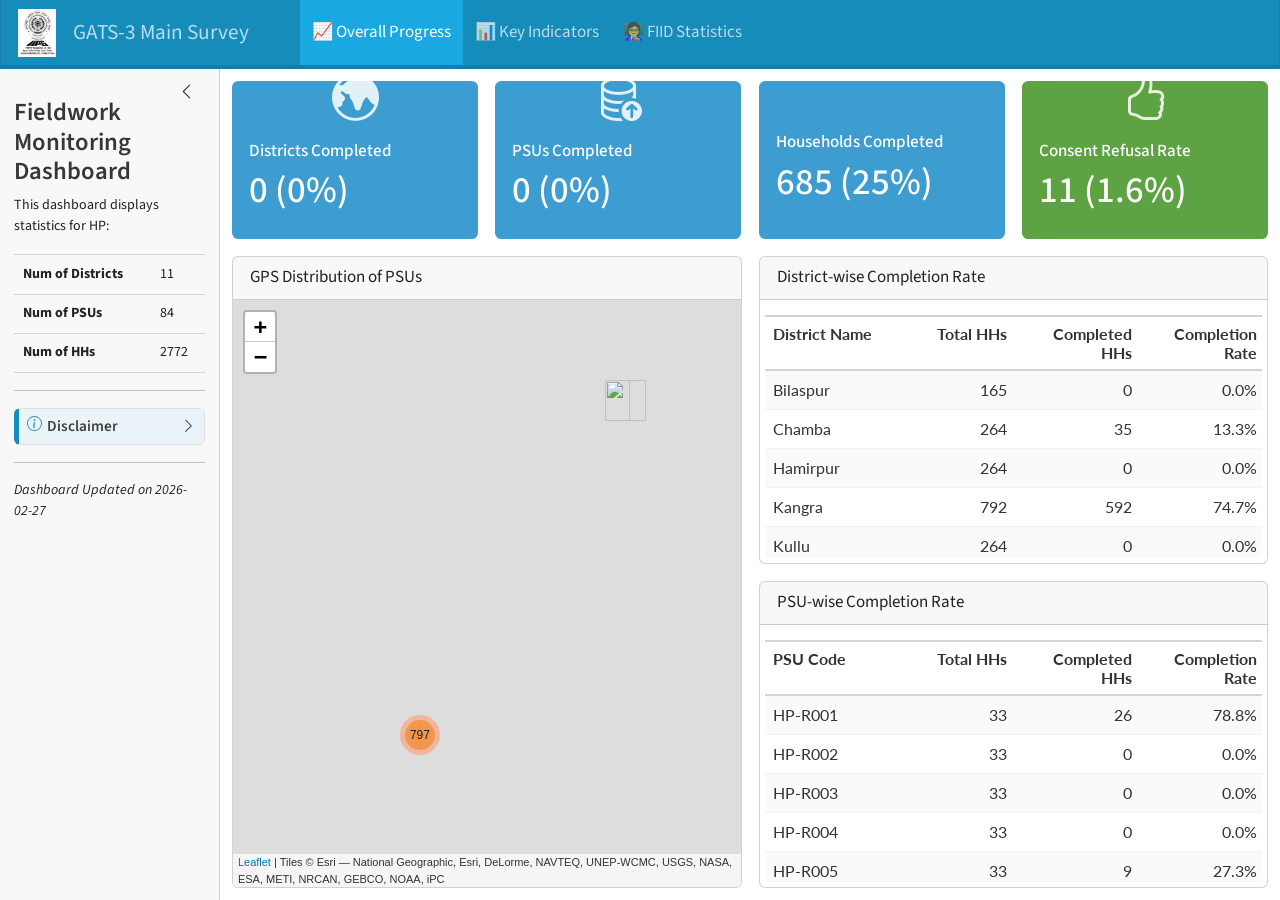
==== commit e5162af0: "Built site for gh-pages" ====
--- a/index.html
+++ b/index.html
@@ -66,6 +66,10 @@
 
 <script src="dash_statewise_static_v00_files/libs/leaflet-binding-2.2.3/leaflet.js"></script>
 
+<script src="dash_statewise_static_v00_files/libs/leaflet-providers-2.0.0/leaflet-providers_2.0.0.js"></script>
+
+<script src="dash_statewise_static_v00_files/libs/leaflet-providers-plugin-2.2.3/leaflet-providers-plugin.js"></script>
+
 <link href="dash_statewise_static_v00_files/libs/leaflet-markercluster-1.0.5/MarkerCluster.css" rel="stylesheet">
 
 <link href="dash_statewise_static_v00_files/libs/leaflet-markercluster-1.0.5/MarkerCluster.Default.css" rel="stylesheet">
@@ -76,19 +80,17 @@
 
 <script src="dash_statewise_static_v00_files/libs/leaflet-markercluster-1.0.5/leaflet.markercluster.layersupport.js"></script>
 
-<link href="dash_statewise_static_v00_files/libs/datatables-css-0.0.0/datatables-crosstalk.css" rel="stylesheet">
-
-<script src="dash_statewise_static_v00_files/libs/datatables-binding-0.34.0/datatables.js"></script>
-
-<link href="dash_statewise_static_v00_files/libs/dt-core-1.13.6/css/jquery.dataTables.min.css" rel="stylesheet">
-
-<link href="dash_statewise_static_v00_files/libs/dt-core-1.13.6/css/jquery.dataTables.extra.css" rel="stylesheet">
-
-<script src="dash_statewise_static_v00_files/libs/dt-core-1.13.6/js/jquery.dataTables.min.js"></script>
-
-<link href="dash_statewise_static_v00_files/libs/crosstalk-1.2.2/css/crosstalk.min.css" rel="stylesheet">
-
-<script src="dash_statewise_static_v00_files/libs/crosstalk-1.2.2/js/crosstalk.min.js"></script>
+<script src="dash_statewise_static_v00_files/libs/core-js-2.5.3/shim.min.js"></script>
+
+<script src="dash_statewise_static_v00_files/libs/react-18.2.0/react.min.js"></script>
+
+<script src="dash_statewise_static_v00_files/libs/react-18.2.0/react-dom.min.js"></script>
+
+<script src="dash_statewise_static_v00_files/libs/reactwidget-2.0.0/react-tools.js"></script>
+
+<link href="dash_statewise_static_v00_files/libs/reactable-0.4.5/reactable.css" rel="stylesheet">
+
+<script src="dash_statewise_static_v00_files/libs/reactable-binding-0.4.5/reactable.js"></script>
 
 
 
@@ -196,8 +198,8 @@
 </span></div></div>
 <div class="card-body html-fill-item html-fill-container" style="padding: 0px;">
 <div class="cell-output-display html-fill-item html-fill-container">
-<div class="leaflet html-widget html-fill-item html-fill-container" id="htmlwidget-c14769b522553c539c12" style="width:100%;height:195px;"></div>
-<script type="application/json" data-for="htmlwidget-c14769b522553c539c12">{"x":{"options":{"crs":{"crsClass":"L.CRS.EPSG3857","code":null,"proj4def":null,"projectedBounds":null,"options":{}}},"calls":[{"method":"addTiles","args":["https://{s}.tile.openstreetmap.org/{z}/{x}/{y}.png",null,null,{"minZoom":0,"maxZoom":18,"tileSize":256,"subdomains":"abc","errorTileUrl":"","tms":false,"noWrap":false,"zoomOffset":0,"zoomReverse":false,"opacity":1,"zIndex":1,"detectRetina":false,"attribution":"&copy; <a href=\"https://openstreetmap.org/copyright/\">OpenStreetMap<\/a>,  <a href=\"https://opendatacommons.org/licenses/odbl/\">ODbL<\/a>"}]},{"method":"addMarkers","args":[[32.52012666666667,32.520185,32.52000166666667,32.52015333333333,32.52040166666666,32.5314977,32.519815,32.52019499999999,32.52009833333333,32.52004166666666,32.51960999999999,31.98470666666666,32.52025166666667,32.52032833333333,32.52014833333333,32.520595,32.52015666666667,32.52018333333333,32.5323585,37.71828833333333,32.520915,32.52133,32.5212,32.52078666666667,32.52038,32.52023,32.52086833333333,32.52098666666667,32.52039,32.45172166666667,32.450995,32.45129333333333,32.45111333333333,32.450805,32.45024833333333,32.45117666666667,32.45147499999999,32.45136166666667,32.45151166666667,32.45197833333334,32.45236666666666,32.45370666666667,32.06479666666667,32.0647452,32.06422833333333,32.064415,32.06415333333334,32.06234,32.06221333333334,32.05884166666667,32.05967333333333,32.06033,32.05977166666666,32.060035,32.06030333333333,32.05964333333333,32.05874666666667,32.05944666666667,32.06360166666666,32.06192666666666,32.05962333333333,32.05967166666667,32.05939,32.057965,32.06176333333334,32.06256166666667,32.06461333333333,32.06471666666666,32.060015,32.06630833333334,32.06575,32.08077833333333,32.081485,32.08076666666667,32.08067666666667,32.08109833333333,32.08090166666667,32.08157166666667,32.08097,32.080905,32.08093833333333,32.080265,32.08176833333334,32.08103333333334,32.08077666666667,32.08084333333333,32.080845,32.08080166666667,32.08241,32.08079333333333,32.08074999999999,32.07849,32.07891166666666,32.081375,32.078385,32.07912166666667,32.080245,32.07877333333333,32.07882833333333,32.08140166666667,32.08150666666667,32.08126,32.20141666666667,32.199295,32.201555,32.199985,32.20072833333334,32.19716166666667,32.19698666666667,32.19682,32.19680333333334,32.19400666666667,32.19858666666666,32.1961,32.19449666666667,32.19395666666667,32.19387666666667,32.19578333333333,32.19688333333333,32.19741666666666,32.200315,32.20072833333334,32.19826666666667,32.20221333333333,32.20141833333333,32.201375,32.20209166666667,32.20191166666667,32.20119333333334,32.20125833333334,32.20125166666666,31.84201833333333,31.84157833333334,31.84133666666667,31.8452263,31.841405,31.7653,31.84041666666667,31.84059666666667,31.8406611,31.84066166666667,31.84058166666667,31.83982833333334,31.84045,31.84500166666667,31.84363,31.8438,31.84369333333333,31.84376166666667,31.8434988,31.84313333333334,31.84252833333333,31.84351833333334,31.84271666666667,31.843275,31.84143,31.8423079,31.83998166666667,31.8452289,31.84238,31.84080166666667,31.84102166666667,31.84357833333333,31.843145,31.84370666666667,31.83710833333334,31.84105666666667,31.842605,31.83705333333333,31.83693666666666,31.83722666666667,31.83698499999999,31.83665166666666,31.83712666666667,31.837325,31.83765666666666,31.83633166666667,31.83716833333334,31.836885,31.836495,31.83549166666667,31.83496833333334,31.83406166666667,31.83410833333333,31.8312335,31.836995,31.83701333333333,31.83172166666667,31.83766666666667,31.83845,31.837115,32.23861333333333,32.23811,32.23708833333333,32.238965,32.24200833333334,32.239295,32.24186333333333,32.23674166666667,32.23641333333333,32.24135,32.23946,32.24094333333333,32.23863333333334,32.24029833333334,32.24004,32.24116,32.24080833333333,32.23918,32.24113166666667,32.24105666666667,32.24094333333333,32.23864,32.23951,32.239505,32.238895,32.23857833333333,32.23957166666666,32.23957333333333,32.23907,32.240415,32.12830666666667,32.12942333333334,32.12969666666667,32.12919666666667,32.12922666666667,32.12898833333334,32.12924166666667,32.12861666666667,32.12829,32.128555,32.128885,32.130765,32.13112166666667,32.13103666666667,32.13048333333334,32.13132333333333,32.13135166666667,32.131235,32.13023333333333,32.12984666666667,32.13142000000001,32.13096333333333,32.129465,32.131545,32.131725,32.13114166666666,32.13316333333333,32.132155,32.13290833333333,32.13253166666667,32.13177833333334,31.94892666666666,31.94717166666667,31.94935666666667,31.950635,31.94950166666667,31.95204833333333,31.9520385,31.95205833333334,31.948335,31.95020833333333,31.948205,31.94787666666667,31.94792166666667,31.948215,31.94856333333333,31.94707833333333,31.94814666666667,31.94704,31.94720833333333,31.94721333333333,31.95012,31.94991,31.94959833333333,31.949715,31.94816666666667,31.94897833333334,31.94882166666666,31.94995166666667,31.94738166666667,32.11384833333333,32.11451833333333,32.11388166666666,32.10541333333333,32.11248833333333,32.11194166666667,32.11322,32.11203166666667,32.11075,32.11061333333334,32.11089666666667,32.11061166666666,32.10990333333334,32.10955666666667,32.10954,32.107605,32.10698833333333,32.107285,32.10672833333333,32.10749999999999,32.11085166666667,32.11152666666667,32.11327000000001,32.11245166666667,32.11401666666666,32.11392,32.11465166666667,32.11567333333333,32.11384666666667,32.2151769,32.21412833333333,32.21600166666666,32.21547666666667,32.21491,32.21409000000001,32.21438,32.21461833333333,32.214195,32.21483333333333,32.21496666666667,32.214875,32.21471,32.21504833333334,32.21487833333333,32.21512333333333,32.215195,32.2152597,32.215735,32.20975,32.20958666666667,32.20988166666667,32.20974333333334,32.21031833333333,32.2102306,32.20972833333334,32.20986833333333,32.2153067,32.2103824,32.21015166666667,31.81841333333334,31.81737,31.81820333333333,31.80909833333333,31.81691166666667,31.81704833333333,31.81695,31.808495,31.816905,31.81579333333333,31.813205,31.810955,31.812805,31.812525,31.81140166666667,31.80978,31.81309,31.80956166666666,31.81210833333334,31.81149666666667,31.80955166666667,31.809295,31.80853166666667,31.80943166666667,31.80865833333333,31.80816833333333,31.80914333333333,31.80956333333334,31.81846666666667,31.81743833333333,31.92381666666667,31.92413,31.923975,31.92463,31.924595,31.925055,31.924905,31.92489833333333,31.92462,31.92479666666667,31.9248945,31.92495166666667,31.92648833333334,31.92571333333334,31.92677333333334,31.927405,31.92707666666667,31.92511,31.92471,31.92523666666667,31.92549,31.92202666666667,31.919494,31.92122,31.92169166666667,31.92291166666666,31.92265166666667,31.92296833333333,31.92314166666667,31.92343666666666,31.92351666666667,32.28273166666667,32.352025,32.349155,32.34768999999999,32.34831833333333,32.346055,32.347985,32.34713666666666,32.34880333333333,32.3467938,32.34613666666667,32.3406156,32.34326333333333,32.343655,32.34338333333334,32.3432381,32.34310166666667,32.343634,32.34522333333334,32.34615833333333,32.3469703,32.3469746,32.3469422,32.34803166666666,32.12117666666666,32.1188311,32.11549166666667,32.114645,32.11555333333333,32.11500166666666,32.11615500000001,32.115265,32.11540666666667,32.11510166666667,32.11527333333333,32.11501,32.1157704,32.115835,32.11432333333333,32.11614333333333,32.11695166666667,32.11605666666667,32.11542333333333,32.11531666666666,32.11542666666666,32.11531166666667,32.11548333333334,32.11571666666667,32.11579166666667,32.11563166666667,32.11604666666666,32.11732666666667,32.11764666666667,32.11816,32.11916333333333,32.08558666666667,32.08561333333333,32.0854256,32.08544833333334,32.08426,32.08496166666666,32.0844784,32.084425,32.0840838,32.0838006,32.08308,32.0858816,32.084065,32.08355833333334,32.083355,32.0844703,32.083355,32.08216666666667,32.08238666666667,32.08164166666666,32.08171166666667,32.08227666666667,32.078565,32.08382,32.08076666666667,32.08095,32.08091,32.08243333333333,32.08265833333333,32.08475333333333,32.08450833333333,32.09387666666667,32.09222333333333,32.09038166666667,32.09,32.09182166666667,32.09085666666667,32.09087333333333,32.09101333333333,32.09108666666667,32.09184166666667,32.09467666666667,32.09494666666667,32.09523333333333,32.09683833333334,32.094478,32.096975,32.09699666666667,32.09704833333333,32.097625,32.09771666666666,32.09707166666667,32.09815666666667,32.099115,32.09858833333333,32.09851333333334,32.096065,32.09575,32.08505333333333,32.08492666666667,32.08477333333334,32.08300833333333,32.03472666666666,32.03493833333334,32.03403,32.03330666666667,32.033495,32.03330500000001,32.03250666666667,32.03169833333333,32.03222166666667,32.03324,32.035355,32.03454333333333,32.03464666666666,32.03517,32.03543,32.03566333333333,32.03559666666667,32.03598666666667,32.03618833333334,32.03645333333333,32.036765,32.03640666666667,32.03611,32.03594166666667,32.03688333333334,32.03571666666667,31.89779,31.89834166666667,31.89674,31.89841166666667,31.89737166666666,31.89820166666667,31.896565,31.89547666666666,31.89622,31.89602833333333,31.89576166666667,31.897365,31.89828666666666,31.89559833333334,31.89728333333333,31.89742166666667,31.89813833333334,31.89825833333333,31.89808166666667,31.89826,31.89833666666667,31.89453833333334,31.90035666666667,31.89843166666667,31.89831,31.89831833333334,31.902595,32.29469333333333,32.29306666666666,32.291415,32.29447833333334,32.291655,32.2952,32.29495,32.29401666666667,32.29368166666666,32.29440833333333,32.28311666666666,32.28853833333334,32.28782166666667,32.28837,32.28809666666667,32.28869833333333,32.28810333333333,32.28762166666667,32.289255,32.291165,32.29017166666667,32.28824333333333,32.28930166666667,32.28975166666667,32.28949333333333,32.28959166666667,32.28974,32.289895,32.28874166666667,32.28830833333333,32.04801166666667,32.04783166666667,32.04769833333333,32.04801833333333,32.04793833333333,32.04797166666666,32.04792999999999,32.04806166666666,32.04804,32.04756333333333,32.04802666666667,32.04805666666667,32.04840333333333,32.04793166666666,32.04796666666667,32.04791833333334,32.04798666666667,32.04865833333334,32.04919333333333,32.04793666666667,32.04824,32.04801,32.04789,32.04875333333334,32.04821833333333,32.04916666666666,32.04791666666667,32.04794666666667,32.04905666666667,32.04914333333333,32.04912833333334,32.216255,32.21580666666667,32.21580833333334,32.21548833333333,32.21520666666667,32.21509833333334,32.21461666666666,32.21433,32.2155438,32.21426166666667,32.21365833333333,32.21312666666667,32.21406833333333,32.20585833333334,32.216715,32.21654166666666,32.21673666666666,32.21668166666667,32.21636333333333,32.21668833333333,32.205955,32.21717666666667,32.21376666666666,32.2184481,32.218205,32.2176806,32.15103166666667,32.15120666666667,32.15126,32.15174333333334,32.15237666666667,32.15252166666667,32.15006333333334,32.15336666666667,32.15198833333333,32.15119333333334,32.151225,32.15133666666667,32.149265,32.14850166666667,32.14836666666667,32.148125,32.14931833333333,32.14896666666667,32.148665,32.14903166666667,32.14881333333334,32.149045,32.14930166666667,32.14937666666666,32.14920333333334,32.149085,32.26706333333333,32.26861,32.2691922,32.26988833333333,32.269645,32.269975,32.269975,32.25526166666667,32.2707393,32.27261333333333,32.27095666666666,32.27476166666667,32.27256,32.27171,32.27185166666666,32.27209333333334,32.27002,32.2735,32.27255,32.27269333333334,32.27280833333334,32.27168333333334,32.27195833333334,32.27085333333333,32.27035333333333,32.270935,32.27076166666667,32.269685,32.268955,32.26860833333333,32.26846166666667,32.268105,31.51008833333334,31.51124666666666,31.51046333333334,31.51043333333334,31.51088166666667,31.51114833333333,31.510675,31.51104333333334,31.51033333333333,31.51036,31.50957166666667,31.50952666666667,31.50908,31.5084919,31.50775,31.5085128,31.50675833333333,31.50666666666667,31.50765166666667,31.50658333333333,31.50719,31.50187,31.50898333333334,31.50643666666667,31.506385,31.50845833333334,31.5088064,31.51001333333334,31.50644,31.50948166666667,31.50942666666667,31.77881333333333,31.7794097,31.77989333333333,31.77547166666666,31.77716333333334,31.77748,31.77689333333334,31.77751833333333,31.77839666666666,31.77748,31.77779666666667,31.7796,31.78037,31.78099,31.779815,31.780125,31.77883333333333,31.77853666666666,31.77910166666667,31.77976,31.780805,31.78052666666667,31.78069,31.78115666666667,31.781228,31.78068166666667,31.78170166666666,31.78134666666666,31.78085166666666,31.78009666666667,32.20629,32.20729666666667,32.20629833333333,32.20708,32.20666666666667,32.20685,32.20698666666667,32.20692833333333,32.20735666666667,32.20552,32.20635166666667,32.20647,32.206605,32.20629833333333,32.2073381,32.20434666666667,32.20459666666667,32.2049959,32.20519,32.2064775,32.20732],[75.97257166666667,75.97228666666666,75.97114000000001,75.96882666666667,75.96938833333334,75.9758957,75.96918833333334,75.96929833333334,75.97020833333333,75.97012333333333,75.97049333333332,74.84843000000001,75.97006333333334,75.97043666666667,75.97002666666667,75.97458333333334,75.97068333333333,75.97029833333333,75.9640552,80.54742666666667,75.97049,75.97113833333333,75.97235000000001,75.97139999999999,75.97163333333333,75.970865,75.97234,75.97222666666667,75.97243333333333,76.49275333333334,76.49437333333334,76.49395,76.49338833333333,76.49279166666666,76.49259333333333,76.493195,76.49218500000001,76.49280666666667,76.49268499999999,76.49222166666667,76.49197166666666,76.49252333333334,76.46253666666667,76.4622734,76.46191833333334,76.46249666666667,76.46254999999999,76.46119666666667,76.46060166666666,76.46203,76.46206166666666,76.46251333333333,76.46280333333334,76.46266833333334,76.46197166666667,76.46131166666667,76.46235666666666,76.46120833333333,76.46088,76.46175333333333,76.46119,76.45835166666667,76.46066166666667,76.46045166666666,76.46053000000001,76.46065333333333,76.46128999999999,76.46312500000001,76.46213333333334,76.46171,76.46267833333333,75.91744333333332,75.917575,75.91767166666666,75.91759999999999,75.91745999999999,75.91742333333333,75.91701333333334,75.91759666666667,75.91769333333333,75.91761166666667,75.917455,75.91745333333333,75.91775666666668,75.91753833333334,75.91821,75.91762999999999,75.91765166666667,75.91746333333334,75.91759499999999,75.91774333333333,75.91709833333333,75.91712166666666,75.9173,75.91663166666667,75.91718833333333,75.91697500000001,75.91753666666666,75.91701500000001,75.917275,75.91702166666667,75.91715666666667,76.22625500000001,76.22384666666667,76.22444,76.22572833333334,76.22568833333334,76.22116166666666,76.22123166666667,76.22070000000001,76.220675,76.21816666666668,76.21694833333332,76.21897833333334,76.21984500000001,76.21925166666666,76.21931666666666,76.21932166666667,76.21991,76.22011166666667,76.22048333333333,76.21961666666667,76.21900166666666,76.21878833333334,76.21822833333334,76.21818499999999,76.21828333333333,76.21905666666666,76.22081,76.22126666666666,76.22108499999999,76.26784666666667,76.26749666666666,76.26704333333333,76.2568612,76.26675166666668,76.33725666666666,76.26613333333333,76.265845,76.2651352,76.26566333333334,76.26481666666668,76.264005,76.26473833333333,76.26358166666667,76.262995,76.26323833333332,76.26324,76.26318833333333,76.2629053,76.26273500000001,76.26249,76.26594166666668,76.26247499999999,76.26265666666667,76.26267,76.26155249999999,76.26297833333334,76.2568684,76.26159166666666,76.26179499999999,76.26514999999999,76.09004166666666,76.08933999999999,76.08853000000001,76.09086000000001,76.08894166666667,76.08813499999999,76.09111833333333,76.09108333333333,76.09133833333334,76.091095,76.08487666666666,76.08476833333334,76.09044166666666,76.08982833333333,76.0908,76.09095333333333,76.08466666666666,76.08441833333333,76.08336333333334,76.08348500000001,76.08233333333332,76.08222166666665,76.0803738,76.09096,76.08453666666666,76.08079500000001,76.08485833333334,76.08778166666666,76.09091333333335,76.27333833333334,76.27343999999999,76.27382666666668,76.27307833333333,76.27145999999999,76.27381,76.27129333333333,76.27375499999999,76.27463666666667,76.27102166666667,76.272355,76.27108166666667,76.27360333333333,76.27205833333333,76.27143,76.27137333333333,76.271265,76.27203,76.27116666666667,76.27093333333333,76.27088999999999,76.27162666666666,76.27230666666667,76.273315,76.271635,76.27259333333333,76.27194333333334,76.27356333333334,76.27326833333333,76.271395,76.5669,76.56520500000001,76.56556999999999,76.56539833333333,76.56538666666667,76.56679166666666,76.56695833333333,76.565995,76.56622666666667,76.56700000000001,76.56703,76.56532999999999,76.56513666666666,76.56525000000001,76.56580666666667,76.56467500000001,76.56427166666667,76.56417666666667,76.56406333333332,76.56292000000001,76.56139666666667,76.56215999999999,76.56251666666667,76.562445,76.5638,76.56180833333333,76.56738166666668,76.56225833333333,76.56386666666667,76.56389166666666,76.56394333333333,76.64254166666666,76.64359166666667,76.64175,76.64193,76.63151166666667,76.65012833333334,76.65014499999999,76.65053166666667,76.64640833333333,76.64621000000001,76.643405,76.64355166666665,76.64283999999999,76.642895,76.64273166666666,76.64297833333333,76.6429,76.64342333333335,76.64326,76.64273,76.63581166666667,76.63246000000001,76.63164,76.63098333333333,76.63145166666666,76.63101666666667,76.630825,76.64154166666667,76.64718666666666,76.42676333333334,76.42559,76.425465,76.268765,76.42157833333334,76.42396333333333,76.42703499999999,76.427345,76.42713999999999,76.42743833333334,76.42729166666666,76.42674166666667,76.42829499999999,76.42851666666667,76.42849,76.43080666666667,76.42968999999999,76.43175333333333,76.43327833333333,76.43183666666667,76.43202333333333,76.43454166666668,76.43554666666667,76.43456500000001,76.43222999999999,76.43029333333334,76.42993,76.42950833333333,76.435545,76.3023329,76.30427166666666,76.303185,76.30364,76.30359,76.30228000000001,76.30205500000001,76.30263333333333,76.30240166666667,76.30270999999999,76.30271833333333,76.30311166666667,76.30278166666668,76.302015,76.302105,76.30194499999999,76.30156833333334,76.30225590000001,76.29999500000001,76.29471166666667,76.294875,76.29468166666668,76.29165166666667,76.29133666666667,76.29230200000001,76.292455,76.293735,76.30088910000001,76.2909417,76.29419333333334,76.25969000000001,76.26003666666666,76.26242333333333,76.257575,76.26156666666667,76.26112833333333,76.26092,76.25663833333333,76.26152833333335,76.26050000000001,76.25925000000001,76.25749833333333,76.26098666666667,76.26183666666667,76.25728166666666,76.25757333333333,76.25918666666666,76.25719666666667,76.25769,76.25761666666668,76.256745,76.25688166666667,76.25633333333333,76.26003666666666,76.25899166666666,76.25846166666666,76.25717666666667,76.25668999999999,76.26437666666668,76.26029166666667,76.23516333333333,76.23516666666666,76.234685,76.23334833333334,76.23313499999999,76.23270166666666,76.23255999999999,76.23236,76.23197166666667,76.23209833333334,76.2315777,76.23228333333333,76.23321166666666,76.23351666666667,76.23432,76.23569333333333,76.23543500000001,76.23409666666666,76.23488833333334,76.23493666666667,76.23530666666667,76.23532833333334,76.230903,76.23489833333333,76.23485333333333,76.234185,76.23394499999999,76.23382666666666,76.23376166666667,76.23348833333333,76.232895,75.85198833333334,75.91539666666667,75.91427666666667,75.91600666666666,75.91563833333333,75.91024166666666,75.91411666666666,75.91280333333334,75.91195833333333,75.9104526,75.91116666666667,75.91188440000001,75.91150166666667,75.90980333333333,75.90962500000001,75.9096625,75.90894333333334,75.90962759999999,75.91028,75.90882166666667,75.9071805,75.90717410000001,75.9072056,75.91098000000001,76.26153333333333,76.2602412,76.25682333333333,76.25837833333334,76.25783,76.25600333333334,76.25794833333333,76.25816166666667,76.25686166666667,76.25765333333334,76.25664499999999,76.25680333333334,76.25646020000001,76.256315,76.25577166666667,76.25633500000001,76.25288333333333,76.25541166666667,76.25663,76.25635333333334,76.25636833333333,76.25650833333334,76.2576,76.25685833333334,76.25693333333334,76.25721666666666,76.25731,76.25863,76.256835,76.25930166666667,76.26139833333333,76.35090166666667,76.35029166666666,76.3515723,76.35125833333333,76.351055,76.350615,76.350297,76.35123166666668,76.3505688,76.3509389,76.35164166666667,76.3577591,76.35018333333333,76.350005,76.34959000000001,76.35023200000001,76.34921833333333,76.34847166666667,76.34907166666667,76.34900166666667,76.34941499999999,76.34850166666666,76.3463837,76.35015833333334,76.34659000000001,76.34682333333333,76.346025,76.34816500000001,76.34867333333334,76.34942666666667,76.34962333333333,76.59374,76.59439999999999,76.59191333333334,76.59058666666667,76.59364000000001,76.59471333333333,76.59473833333332,76.59386666666666,76.593855,76.59158666666667,76.59283499999999,76.59274833333333,76.59252833333333,76.59141500000001,76.5916247,76.59070166666667,76.59084,76.59137666666668,76.59063666666665,76.59084833333333,76.590795,76.59025333333334,76.590535,76.58975666666667,76.59084333333334,76.59212333333333,76.59284666666667,76.59788333333333,76.59891833333333,76.59883833333333,76.59973833333333,76.55322833333334,76.55309333333334,76.55207666666666,76.55313500000001,76.55242,76.5526,76.55032666666666,76.54996833333333,76.54999166666667,76.55049000000001,76.55197833333334,76.55199500000001,76.55203,76.55209499999999,76.55196166666666,76.55225,76.55201333333333,76.55173333333333,76.55148666666668,76.55135833333334,76.55134333333334,76.5518,76.55188,76.55196500000001,76.55198833333334,76.55321333333333,76.62093499999999,76.62121166666667,76.62912166666666,76.62904166666667,76.62833166666665,76.62134833333333,76.62868666666667,76.63548166666666,76.62999833333333,76.63012000000001,76.62956333333334,76.63518833333333,76.62136166666666,76.63269166666667,76.63777666666667,76.63679333333333,76.620885,76.62148499999999,76.62124833333334,76.62129499999999,76.62139999999999,76.63063833333334,76.62869833333333,76.62152666666665,76.62136000000001,76.62132666666666,76.629615,75.82694499999999,75.82513333333333,75.82543000000001,75.82711333333333,75.82507833333334,75.82186833333334,75.82082833333334,75.82254166666667,75.82338166666666,75.82222499999999,75.85380833333333,75.822935,75.82224833333333,75.82237166666667,75.82234833333334,75.82298,75.820015,75.81882,75.81943333333334,75.81839833333333,75.81808666666667,75.815185,75.81143166666668,75.807885,75.80736333333333,75.8079,75.81204166666666,75.81280166666667,75.81333833333333,75.81346499999999,76.07928833333334,76.07944833333333,76.07901,76.07958166666667,76.07943833333334,76.07937666666666,76.07937,76.07937166666667,76.07948,76.07912333333334,76.07945666666666,76.07943666666667,76.07985333333333,76.08022666666668,76.07934333333333,76.07942166666666,76.079385,76.07979999999999,76.08080666666666,76.07902,76.07933,76.07941000000001,76.0793,76.07998333333333,76.07944166666667,76.08067833333332,76.079345,76.07925,76.080585,76.08071833333334,76.08072666666666,75.66897999999999,75.66889166666667,75.66896666666666,75.66932,75.66966499999999,75.66892333333334,75.6692,75.669845,75.6690064,75.66938333333333,75.66934333333333,75.66798999999999,75.66904,75.66316166666667,75.66946,75.66844166666667,75.66859333333333,75.66865666666666,75.66886666666666,75.66896,75.66350666666668,75.66844333333333,75.66264333333334,75.6676829,75.66833833333334,75.6685889,75.72912666666666,75.72090166666666,75.728735,75.72844666666667,75.72916000000001,75.72882833333333,75.72913,75.72942500000001,75.72635333333332,75.725565,75.72410666666666,75.72404666666667,75.72869666666666,75.72795500000001,75.727965,75.72800666666667,75.72732333333333,75.72747833333332,75.72781833333333,75.72759333333333,75.72776500000001,75.72783833333332,75.72808499999999,75.72860833333334,75.72873833333333,75.72858333333333,75.87547666666666,75.87494833333334,75.87481409999999,75.87367999999999,75.87394500000001,75.87425833333333,75.87184000000001,75.89080666666668,75.8717781,75.87293666666666,75.87198333333335,75.87786333333334,75.87332333333333,75.87390666666667,75.87372166666667,75.87285,75.87351333333332,75.87348166666668,75.87334333333334,75.87398833333333,75.87334833333333,75.874635,75.87444166666667,75.87390166666667,75.874675,75.87561333333333,75.87537999999999,75.87584833333334,75.87570166666666,75.87573666666667,75.87673666666666,75.87661833333333,76.17708833333333,76.17861166666667,76.19116000000001,76.18305000000001,76.17866666666667,76.1801,76.17994166666668,76.179025,76.17905833333333,76.17894166666666,76.17897500000001,76.17848833333333,76.17641499999999,76.1779714,76.17826833333334,76.1779693,76.18154666666666,76.18479166666665,76.18639166666667,76.18577833333333,76.18758166666666,76.17822833333334,76.18250166666667,76.18292333333333,76.17870500000001,76.17751,76.1773415,76.17716166666668,76.17919000000001,76.17643166666667,76.17555666666667,76.015395,76.0143139,76.01285833333333,76.01176833333334,76.01213833333333,76.01145333333334,76.00963,76.00912166666667,76.00897666666667,76.01046166666667,76.01203000000001,76.01090333333333,76.01261,76.00412,76.01045666666667,76.01085333333334,76.00869166666666,76.00964333333333,76.00852666666667,76.00938166666667,76.00736333333333,76.00606166666667,76.00533833333334,76.00418500000001,76.0042905,76.00579833333333,76.00716666666668,76.00792666666666,76.00796333333332,76.00916333333333,76.32534000000001,76.32397333333333,76.32520833333334,76.32570333333334,76.32560166666667,76.32564000000001,76.32559333333333,76.32553833333333,76.32564166666666,76.32446166666666,76.32506833333333,76.32475666666666,76.32526833333333,76.325405,76.3239992,76.32563333333333,76.325985,76.3264525,76.32719999999999,76.3253595,76.32393833333334],null,null,null,{"interactive":true,"draggable":false,"keyboard":true,"title":"","alt":"","zIndexOffset":0,"opacity":1,"riseOnHover":false,"riseOffset":250},["<b>Latitude:<\/b> 32.52 <b>Longitude:<\/b> 75.97","<b>Latitude:<\/b> 32.52 <b>Longitude:<\/b> 75.97","<b>Latitude:<\/b> 32.52 <b>Longitude:<\/b> 75.97","<b>Latitude:<\/b> 32.52 <b>Longitude:<\/b> 75.97","<b>Latitude:<\/b> 32.52 <b>Longitude:<\/b> 75.97","<b>Latitude:<\/b> 32.53 <b>Longitude:<\/b> 75.98","<b>Latitude:<\/b> 32.52 <b>Longitude:<\/b> 75.97","<b>Latitude:<\/b> 32.52 <b>Longitude:<\/b> 75.97","<b>Latitude:<\/b> 32.52 <b>Longitude:<\/b> 75.97","<b>Latitude:<\/b> 32.52 <b>Longitude:<\/b> 75.97","<b>Latitude:<\/b> 32.52 <b>Longitude:<\/b> 75.97","<b>Latitude:<\/b> 31.98 <b>Longitude:<\/b> 74.85","<b>Latitude:<\/b> 32.52 <b>Longitude:<\/b> 75.97","<b>Latitude:<\/b> 32.52 <b>Longitude:<\/b> 75.97","<b>Latitude:<\/b> 32.52 <b>Longitude:<\/b> 75.97","<b>Latitude:<\/b> 32.52 <b>Longitude:<\/b> 75.97","<b>Latitude:<\/b> 32.52 <b>Longitude:<\/b> 75.97","<b>Latitude:<\/b> 32.52 <b>Longitude:<\/b> 75.97","<b>Latitude:<\/b> 32.53 <b>Longitude:<\/b> 75.96","<b>Latitude:<\/b> 37.72 <b>Longitude:<\/b> 80.55","<b>Latitude:<\/b> 32.52 <b>Longitude:<\/b> 75.97","<b>Latitude:<\/b> 32.52 <b>Longitude:<\/b> 75.97","<b>Latitude:<\/b> 32.52 <b>Longitude:<\/b> 75.97","<b>Latitude:<\/b> 32.52 <b>Longitude:<\/b> 75.97","<b>Latitude:<\/b> 32.52 <b>Longitude:<\/b> 75.97","<b>Latitude:<\/b> 32.52 <b>Longitude:<\/b> 75.97","<b>Latitude:<\/b> 32.52 <b>Longitude:<\/b> 75.97","<b>Latitude:<\/b> 32.52 <b>Longitude:<\/b> 75.97","<b>Latitude:<\/b> 32.52 <b>Longitude:<\/b> 75.97","<b>Latitude:<\/b> 32.45 <b>Longitude:<\/b> 76.49","<b>Latitude:<\/b> 32.45 <b>Longitude:<\/b> 76.49","<b>Latitude:<\/b> 32.45 <b>Longitude:<\/b> 76.49","<b>Latitude:<\/b> 32.45 <b>Longitude:<\/b> 76.49","<b>Latitude:<\/b> 32.45 <b>Longitude:<\/b> 76.49","<b>Latitude:<\/b> 32.45 <b>Longitude:<\/b> 76.49","<b>Latitude:<\/b> 32.45 <b>Longitude:<\/b> 76.49","<b>Latitude:<\/b> 32.45 <b>Longitude:<\/b> 76.49","<b>Latitude:<\/b> 32.45 <b>Longitude:<\/b> 76.49","<b>Latitude:<\/b> 32.45 <b>Longitude:<\/b> 76.49","<b>Latitude:<\/b> 32.45 <b>Longitude:<\/b> 76.49","<b>Latitude:<\/b> 32.45 <b>Longitude:<\/b> 76.49","<b>Latitude:<\/b> 32.45 <b>Longitude:<\/b> 76.49","<b>Latitude:<\/b> 32.06 <b>Longitude:<\/b> 76.46","<b>Latitude:<\/b> 32.06 <b>Longitude:<\/b> 76.46","<b>Latitude:<\/b> 32.06 <b>Longitude:<\/b> 76.46","<b>Latitude:<\/b> 32.06 <b>Longitude:<\/b> 76.46","<b>Latitude:<\/b> 32.06 <b>Longitude:<\/b> 76.46","<b>Latitude:<\/b> 32.06 <b>Longitude:<\/b> 76.46","<b>Latitude:<\/b> 32.06 <b>Longitude:<\/b> 76.46","<b>Latitude:<\/b> 32.06 <b>Longitude:<\/b> 76.46","<b>Latitude:<\/b> 32.06 <b>Longitude:<\/b> 76.46","<b>Latitude:<\/b> 32.06 <b>Longitude:<\/b> 76.46","<b>Latitude:<\/b> 32.06 <b>Longitude:<\/b> 76.46","<b>Latitude:<\/b> 32.06 <b>Longitude:<\/b> 76.46","<b>Latitude:<\/b> 32.06 <b>Longitude:<\/b> 76.46","<b>Latitude:<\/b> 32.06 <b>Longitude:<\/b> 76.46","<b>Latitude:<\/b> 32.06 <b>Longitude:<\/b> 76.46","<b>Latitude:<\/b> 32.06 <b>Longitude:<\/b> 76.46","<b>Latitude:<\/b> 32.06 <b>Longitude:<\/b> 76.46","<b>Latitude:<\/b> 32.06 <b>Longitude:<\/b> 76.46","<b>Latitude:<\/b> 32.06 <b>Longitude:<\/b> 76.46","<b>Latitude:<\/b> 32.06 <b>Longitude:<\/b> 76.46","<b>Latitude:<\/b> 32.06 <b>Longitude:<\/b> 76.46","<b>Latitude:<\/b> 32.06 <b>Longitude:<\/b> 76.46","<b>Latitude:<\/b> 32.06 <b>Longitude:<\/b> 76.46","<b>Latitude:<\/b> 32.06 <b>Longitude:<\/b> 76.46","<b>Latitude:<\/b> 32.06 <b>Longitude:<\/b> 76.46","<b>Latitude:<\/b> 32.06 <b>Longitude:<\/b> 76.46","<b>Latitude:<\/b> 32.06 <b>Longitude:<\/b> 76.46","<b>Latitude:<\/b> 32.07 <b>Longitude:<\/b> 76.46","<b>Latitude:<\/b> 32.07 <b>Longitude:<\/b> 76.46","<b>Latitude:<\/b> 32.08 <b>Longitude:<\/b> 75.92","<b>Latitude:<\/b> 32.08 <b>Longitude:<\/b> 75.92","<b>Latitude:<\/b> 32.08 <b>Longitude:<\/b> 75.92","<b>Latitude:<\/b> 32.08 <b>Longitude:<\/b> 75.92","<b>Latitude:<\/b> 32.08 <b>Longitude:<\/b> 75.92","<b>Latitude:<\/b> 32.08 <b>Longitude:<\/b> 75.92","<b>Latitude:<\/b> 32.08 <b>Longitude:<\/b> 75.92","<b>Latitude:<\/b> 32.08 <b>Longitude:<\/b> 75.92","<b>Latitude:<\/b> 32.08 <b>Longitude:<\/b> 75.92","<b>Latitude:<\/b> 32.08 <b>Longitude:<\/b> 75.92","<b>Latitude:<\/b> 32.08 <b>Longitude:<\/b> 75.92","<b>Latitude:<\/b> 32.08 <b>Longitude:<\/b> 75.92","<b>Latitude:<\/b> 32.08 <b>Longitude:<\/b> 75.92","<b>Latitude:<\/b> 32.08 <b>Longitude:<\/b> 75.92","<b>Latitude:<\/b> 32.08 <b>Longitude:<\/b> 75.92","<b>Latitude:<\/b> 32.08 <b>Longitude:<\/b> 75.92","<b>Latitude:<\/b> 32.08 <b>Longitude:<\/b> 75.92","<b>Latitude:<\/b> 32.08 <b>Longitude:<\/b> 75.92","<b>Latitude:<\/b> 32.08 <b>Longitude:<\/b> 75.92","<b>Latitude:<\/b> 32.08 <b>Longitude:<\/b> 75.92","<b>Latitude:<\/b> 32.08 <b>Longitude:<\/b> 75.92","<b>Latitude:<\/b> 32.08 <b>Longitude:<\/b> 75.92","<b>Latitude:<\/b> 32.08 <b>Longitude:<\/b> 75.92","<b>Latitude:<\/b> 32.08 <b>Longitude:<\/b> 75.92","<b>Latitude:<\/b> 32.08 <b>Longitude:<\/b> 75.92","<b>Latitude:<\/b> 32.08 <b>Longitude:<\/b> 75.92","<b>Latitude:<\/b> 32.08 <b>Longitude:<\/b> 75.92","<b>Latitude:<\/b> 32.08 <b>Longitude:<\/b> 75.92","<b>Latitude:<\/b> 32.08 <b>Longitude:<\/b> 75.92","<b>Latitude:<\/b> 32.08 <b>Longitude:<\/b> 75.92","<b>Latitude:<\/b> 32.08 <b>Longitude:<\/b> 75.92","<b>Latitude:<\/b> 32.2 <b>Longitude:<\/b> 76.23","<b>Latitude:<\/b> 32.2 <b>Longitude:<\/b> 76.22","<b>Latitude:<\/b> 32.2 <b>Longitude:<\/b> 76.22","<b>Latitude:<\/b> 32.2 <b>Longitude:<\/b> 76.23","<b>Latitude:<\/b> 32.2 <b>Longitude:<\/b> 76.23","<b>Latitude:<\/b> 32.2 <b>Longitude:<\/b> 76.22","<b>Latitude:<\/b> 32.2 <b>Longitude:<\/b> 76.22","<b>Latitude:<\/b> 32.2 <b>Longitude:<\/b> 76.22","<b>Latitude:<\/b> 32.2 <b>Longitude:<\/b> 76.22","<b>Latitude:<\/b> 32.19 <b>Longitude:<\/b> 76.22","<b>Latitude:<\/b> 32.2 <b>Longitude:<\/b> 76.22","<b>Latitude:<\/b> 32.2 <b>Longitude:<\/b> 76.22","<b>Latitude:<\/b> 32.19 <b>Longitude:<\/b> 76.22","<b>Latitude:<\/b> 32.19 <b>Longitude:<\/b> 76.22","<b>Latitude:<\/b> 32.19 <b>Longitude:<\/b> 76.22","<b>Latitude:<\/b> 32.2 <b>Longitude:<\/b> 76.22","<b>Latitude:<\/b> 32.2 <b>Longitude:<\/b> 76.22","<b>Latitude:<\/b> 32.2 <b>Longitude:<\/b> 76.22","<b>Latitude:<\/b> 32.2 <b>Longitude:<\/b> 76.22","<b>Latitude:<\/b> 32.2 <b>Longitude:<\/b> 76.22","<b>Latitude:<\/b> 32.2 <b>Longitude:<\/b> 76.22","<b>Latitude:<\/b> 32.2 <b>Longitude:<\/b> 76.22","<b>Latitude:<\/b> 32.2 <b>Longitude:<\/b> 76.22","<b>Latitude:<\/b> 32.2 <b>Longitude:<\/b> 76.22","<b>Latitude:<\/b> 32.2 <b>Longitude:<\/b> 76.22","<b>Latitude:<\/b> 32.2 <b>Longitude:<\/b> 76.22","<b>Latitude:<\/b> 32.2 <b>Longitude:<\/b> 76.22","<b>Latitude:<\/b> 32.2 <b>Longitude:<\/b> 76.22","<b>Latitude:<\/b> 32.2 <b>Longitude:<\/b> 76.22","<b>Latitude:<\/b> 31.84 <b>Longitude:<\/b> 76.27","<b>Latitude:<\/b> 31.84 <b>Longitude:<\/b> 76.27","<b>Latitude:<\/b> 31.84 <b>Longitude:<\/b> 76.27","<b>Latitude:<\/b> 31.85 <b>Longitude:<\/b> 76.26","<b>Latitude:<\/b> 31.84 <b>Longitude:<\/b> 76.27","<b>Latitude:<\/b> 31.77 <b>Longitude:<\/b> 76.34","<b>Latitude:<\/b> 31.84 <b>Longitude:<\/b> 76.27","<b>Latitude:<\/b> 31.84 <b>Longitude:<\/b> 76.27","<b>Latitude:<\/b> 31.84 <b>Longitude:<\/b> 76.27","<b>Latitude:<\/b> 31.84 <b>Longitude:<\/b> 76.27","<b>Latitude:<\/b> 31.84 <b>Longitude:<\/b> 76.26","<b>Latitude:<\/b> 31.84 <b>Longitude:<\/b> 76.26","<b>Latitude:<\/b> 31.84 <b>Longitude:<\/b> 76.26","<b>Latitude:<\/b> 31.85 <b>Longitude:<\/b> 76.26","<b>Latitude:<\/b> 31.84 <b>Longitude:<\/b> 76.26","<b>Latitude:<\/b> 31.84 <b>Longitude:<\/b> 76.26","<b>Latitude:<\/b> 31.84 <b>Longitude:<\/b> 76.26","<b>Latitude:<\/b> 31.84 <b>Longitude:<\/b> 76.26","<b>Latitude:<\/b> 31.84 <b>Longitude:<\/b> 76.26","<b>Latitude:<\/b> 31.84 <b>Longitude:<\/b> 76.26","<b>Latitude:<\/b> 31.84 <b>Longitude:<\/b> 76.26","<b>Latitude:<\/b> 31.84 <b>Longitude:<\/b> 76.27","<b>Latitude:<\/b> 31.84 <b>Longitude:<\/b> 76.26","<b>Latitude:<\/b> 31.84 <b>Longitude:<\/b> 76.26","<b>Latitude:<\/b> 31.84 <b>Longitude:<\/b> 76.26","<b>Latitude:<\/b> 31.84 <b>Longitude:<\/b> 76.26","<b>Latitude:<\/b> 31.84 <b>Longitude:<\/b> 76.26","<b>Latitude:<\/b> 31.85 <b>Longitude:<\/b> 76.26","<b>Latitude:<\/b> 31.84 <b>Longitude:<\/b> 76.26","<b>Latitude:<\/b> 31.84 <b>Longitude:<\/b> 76.26","<b>Latitude:<\/b> 31.84 <b>Longitude:<\/b> 76.27","<b>Latitude:<\/b> 31.84 <b>Longitude:<\/b> 76.09","<b>Latitude:<\/b> 31.84 <b>Longitude:<\/b> 76.09","<b>Latitude:<\/b> 31.84 <b>Longitude:<\/b> 76.09","<b>Latitude:<\/b> 31.84 <b>Longitude:<\/b> 76.09","<b>Latitude:<\/b> 31.84 <b>Longitude:<\/b> 76.09","<b>Latitude:<\/b> 31.84 <b>Longitude:<\/b> 76.09","<b>Latitude:<\/b> 31.84 <b>Longitude:<\/b> 76.09","<b>Latitude:<\/b> 31.84 <b>Longitude:<\/b> 76.09","<b>Latitude:<\/b> 31.84 <b>Longitude:<\/b> 76.09","<b>Latitude:<\/b> 31.84 <b>Longitude:<\/b> 76.09","<b>Latitude:<\/b> 31.84 <b>Longitude:<\/b> 76.08","<b>Latitude:<\/b> 31.84 <b>Longitude:<\/b> 76.08","<b>Latitude:<\/b> 31.84 <b>Longitude:<\/b> 76.09","<b>Latitude:<\/b> 31.84 <b>Longitude:<\/b> 76.09","<b>Latitude:<\/b> 31.84 <b>Longitude:<\/b> 76.09","<b>Latitude:<\/b> 31.84 <b>Longitude:<\/b> 76.09","<b>Latitude:<\/b> 31.84 <b>Longitude:<\/b> 76.08","<b>Latitude:<\/b> 31.84 <b>Longitude:<\/b> 76.08","<b>Latitude:<\/b> 31.84 <b>Longitude:<\/b> 76.08","<b>Latitude:<\/b> 31.83 <b>Longitude:<\/b> 76.08","<b>Latitude:<\/b> 31.83 <b>Longitude:<\/b> 76.08","<b>Latitude:<\/b> 31.83 <b>Longitude:<\/b> 76.08","<b>Latitude:<\/b> 31.83 <b>Longitude:<\/b> 76.08","<b>Latitude:<\/b> 31.84 <b>Longitude:<\/b> 76.09","<b>Latitude:<\/b> 31.84 <b>Longitude:<\/b> 76.08","<b>Latitude:<\/b> 31.83 <b>Longitude:<\/b> 76.08","<b>Latitude:<\/b> 31.84 <b>Longitude:<\/b> 76.08","<b>Latitude:<\/b> 31.84 <b>Longitude:<\/b> 76.09","<b>Latitude:<\/b> 31.84 <b>Longitude:<\/b> 76.09","<b>Latitude:<\/b> 32.24 <b>Longitude:<\/b> 76.27","<b>Latitude:<\/b> 32.24 <b>Longitude:<\/b> 76.27","<b>Latitude:<\/b> 32.24 <b>Longitude:<\/b> 76.27","<b>Latitude:<\/b> 32.24 <b>Longitude:<\/b> 76.27","<b>Latitude:<\/b> 32.24 <b>Longitude:<\/b> 76.27","<b>Latitude:<\/b> 32.24 <b>Longitude:<\/b> 76.27","<b>Latitude:<\/b> 32.24 <b>Longitude:<\/b> 76.27","<b>Latitude:<\/b> 32.24 <b>Longitude:<\/b> 76.27","<b>Latitude:<\/b> 32.24 <b>Longitude:<\/b> 76.27","<b>Latitude:<\/b> 32.24 <b>Longitude:<\/b> 76.27","<b>Latitude:<\/b> 32.24 <b>Longitude:<\/b> 76.27","<b>Latitude:<\/b> 32.24 <b>Longitude:<\/b> 76.27","<b>Latitude:<\/b> 32.24 <b>Longitude:<\/b> 76.27","<b>Latitude:<\/b> 32.24 <b>Longitude:<\/b> 76.27","<b>Latitude:<\/b> 32.24 <b>Longitude:<\/b> 76.27","<b>Latitude:<\/b> 32.24 <b>Longitude:<\/b> 76.27","<b>Latitude:<\/b> 32.24 <b>Longitude:<\/b> 76.27","<b>Latitude:<\/b> 32.24 <b>Longitude:<\/b> 76.27","<b>Latitude:<\/b> 32.24 <b>Longitude:<\/b> 76.27","<b>Latitude:<\/b> 32.24 <b>Longitude:<\/b> 76.27","<b>Latitude:<\/b> 32.24 <b>Longitude:<\/b> 76.27","<b>Latitude:<\/b> 32.24 <b>Longitude:<\/b> 76.27","<b>Latitude:<\/b> 32.24 <b>Longitude:<\/b> 76.27","<b>Latitude:<\/b> 32.24 <b>Longitude:<\/b> 76.27","<b>Latitude:<\/b> 32.24 <b>Longitude:<\/b> 76.27","<b>Latitude:<\/b> 32.24 <b>Longitude:<\/b> 76.27","<b>Latitude:<\/b> 32.24 <b>Longitude:<\/b> 76.27","<b>Latitude:<\/b> 32.24 <b>Longitude:<\/b> 76.27","<b>Latitude:<\/b> 32.24 <b>Longitude:<\/b> 76.27","<b>Latitude:<\/b> 32.24 <b>Longitude:<\/b> 76.27","<b>Latitude:<\/b> 32.13 <b>Longitude:<\/b> 76.57","<b>Latitude:<\/b> 32.13 <b>Longitude:<\/b> 76.57","<b>Latitude:<\/b> 32.13 <b>Longitude:<\/b> 76.57","<b>Latitude:<\/b> 32.13 <b>Longitude:<\/b> 76.57","<b>Latitude:<\/b> 32.13 <b>Longitude:<\/b> 76.57","<b>Latitude:<\/b> 32.13 <b>Longitude:<\/b> 76.57","<b>Latitude:<\/b> 32.13 <b>Longitude:<\/b> 76.57","<b>Latitude:<\/b> 32.13 <b>Longitude:<\/b> 76.57","<b>Latitude:<\/b> 32.13 <b>Longitude:<\/b> 76.57","<b>Latitude:<\/b> 32.13 <b>Longitude:<\/b> 76.57","<b>Latitude:<\/b> 32.13 <b>Longitude:<\/b> 76.57","<b>Latitude:<\/b> 32.13 <b>Longitude:<\/b> 76.57","<b>Latitude:<\/b> 32.13 <b>Longitude:<\/b> 76.57","<b>Latitude:<\/b> 32.13 <b>Longitude:<\/b> 76.57","<b>Latitude:<\/b> 32.13 <b>Longitude:<\/b> 76.57","<b>Latitude:<\/b> 32.13 <b>Longitude:<\/b> 76.56","<b>Latitude:<\/b> 32.13 <b>Longitude:<\/b> 76.56","<b>Latitude:<\/b> 32.13 <b>Longitude:<\/b> 76.56","<b>Latitude:<\/b> 32.13 <b>Longitude:<\/b> 76.56","<b>Latitude:<\/b> 32.13 <b>Longitude:<\/b> 76.56","<b>Latitude:<\/b> 32.13 <b>Longitude:<\/b> 76.56","<b>Latitude:<\/b> 32.13 <b>Longitude:<\/b> 76.56","<b>Latitude:<\/b> 32.13 <b>Longitude:<\/b> 76.56","<b>Latitude:<\/b> 32.13 <b>Longitude:<\/b> 76.56","<b>Latitude:<\/b> 32.13 <b>Longitude:<\/b> 76.56","<b>Latitude:<\/b> 32.13 <b>Longitude:<\/b> 76.56","<b>Latitude:<\/b> 32.13 <b>Longitude:<\/b> 76.57","<b>Latitude:<\/b> 32.13 <b>Longitude:<\/b> 76.56","<b>Latitude:<\/b> 32.13 <b>Longitude:<\/b> 76.56","<b>Latitude:<\/b> 32.13 <b>Longitude:<\/b> 76.56","<b>Latitude:<\/b> 32.13 <b>Longitude:<\/b> 76.56","<b>Latitude:<\/b> 31.95 <b>Longitude:<\/b> 76.64","<b>Latitude:<\/b> 31.95 <b>Longitude:<\/b> 76.64","<b>Latitude:<\/b> 31.95 <b>Longitude:<\/b> 76.64","<b>Latitude:<\/b> 31.95 <b>Longitude:<\/b> 76.64","<b>Latitude:<\/b> 31.95 <b>Longitude:<\/b> 76.63","<b>Latitude:<\/b> 31.95 <b>Longitude:<\/b> 76.65","<b>Latitude:<\/b> 31.95 <b>Longitude:<\/b> 76.65","<b>Latitude:<\/b> 31.95 <b>Longitude:<\/b> 76.65","<b>Latitude:<\/b> 31.95 <b>Longitude:<\/b> 76.65","<b>Latitude:<\/b> 31.95 <b>Longitude:<\/b> 76.65","<b>Latitude:<\/b> 31.95 <b>Longitude:<\/b> 76.64","<b>Latitude:<\/b> 31.95 <b>Longitude:<\/b> 76.64","<b>Latitude:<\/b> 31.95 <b>Longitude:<\/b> 76.64","<b>Latitude:<\/b> 31.95 <b>Longitude:<\/b> 76.64","<b>Latitude:<\/b> 31.95 <b>Longitude:<\/b> 76.64","<b>Latitude:<\/b> 31.95 <b>Longitude:<\/b> 76.64","<b>Latitude:<\/b> 31.95 <b>Longitude:<\/b> 76.64","<b>Latitude:<\/b> 31.95 <b>Longitude:<\/b> 76.64","<b>Latitude:<\/b> 31.95 <b>Longitude:<\/b> 76.64","<b>Latitude:<\/b> 31.95 <b>Longitude:<\/b> 76.64","<b>Latitude:<\/b> 31.95 <b>Longitude:<\/b> 76.64","<b>Latitude:<\/b> 31.95 <b>Longitude:<\/b> 76.63","<b>Latitude:<\/b> 31.95 <b>Longitude:<\/b> 76.63","<b>Latitude:<\/b> 31.95 <b>Longitude:<\/b> 76.63","<b>Latitude:<\/b> 31.95 <b>Longitude:<\/b> 76.63","<b>Latitude:<\/b> 31.95 <b>Longitude:<\/b> 76.63","<b>Latitude:<\/b> 31.95 <b>Longitude:<\/b> 76.63","<b>Latitude:<\/b> 31.95 <b>Longitude:<\/b> 76.64","<b>Latitude:<\/b> 31.95 <b>Longitude:<\/b> 76.65","<b>Latitude:<\/b> 32.11 <b>Longitude:<\/b> 76.43","<b>Latitude:<\/b> 32.11 <b>Longitude:<\/b> 76.43","<b>Latitude:<\/b> 32.11 <b>Longitude:<\/b> 76.43","<b>Latitude:<\/b> 32.11 <b>Longitude:<\/b> 76.27","<b>Latitude:<\/b> 32.11 <b>Longitude:<\/b> 76.42","<b>Latitude:<\/b> 32.11 <b>Longitude:<\/b> 76.42","<b>Latitude:<\/b> 32.11 <b>Longitude:<\/b> 76.43","<b>Latitude:<\/b> 32.11 <b>Longitude:<\/b> 76.43","<b>Latitude:<\/b> 32.11 <b>Longitude:<\/b> 76.43","<b>Latitude:<\/b> 32.11 <b>Longitude:<\/b> 76.43","<b>Latitude:<\/b> 32.11 <b>Longitude:<\/b> 76.43","<b>Latitude:<\/b> 32.11 <b>Longitude:<\/b> 76.43","<b>Latitude:<\/b> 32.11 <b>Longitude:<\/b> 76.43","<b>Latitude:<\/b> 32.11 <b>Longitude:<\/b> 76.43","<b>Latitude:<\/b> 32.11 <b>Longitude:<\/b> 76.43","<b>Latitude:<\/b> 32.11 <b>Longitude:<\/b> 76.43","<b>Latitude:<\/b> 32.11 <b>Longitude:<\/b> 76.43","<b>Latitude:<\/b> 32.11 <b>Longitude:<\/b> 76.43","<b>Latitude:<\/b> 32.11 <b>Longitude:<\/b> 76.43","<b>Latitude:<\/b> 32.11 <b>Longitude:<\/b> 76.43","<b>Latitude:<\/b> 32.11 <b>Longitude:<\/b> 76.43","<b>Latitude:<\/b> 32.11 <b>Longitude:<\/b> 76.43","<b>Latitude:<\/b> 32.11 <b>Longitude:<\/b> 76.44","<b>Latitude:<\/b> 32.11 <b>Longitude:<\/b> 76.43","<b>Latitude:<\/b> 32.11 <b>Longitude:<\/b> 76.43","<b>Latitude:<\/b> 32.11 <b>Longitude:<\/b> 76.43","<b>Latitude:<\/b> 32.11 <b>Longitude:<\/b> 76.43","<b>Latitude:<\/b> 32.12 <b>Longitude:<\/b> 76.43","<b>Latitude:<\/b> 32.11 <b>Longitude:<\/b> 76.44","<b>Latitude:<\/b> 32.22 <b>Longitude:<\/b> 76.3","<b>Latitude:<\/b> 32.21 <b>Longitude:<\/b> 76.3","<b>Latitude:<\/b> 32.22 <b>Longitude:<\/b> 76.3","<b>Latitude:<\/b> 32.22 <b>Longitude:<\/b> 76.3","<b>Latitude:<\/b> 32.21 <b>Longitude:<\/b> 76.3","<b>Latitude:<\/b> 32.21 <b>Longitude:<\/b> 76.3","<b>Latitude:<\/b> 32.21 <b>Longitude:<\/b> 76.3","<b>Latitude:<\/b> 32.21 <b>Longitude:<\/b> 76.3","<b>Latitude:<\/b> 32.21 <b>Longitude:<\/b> 76.3","<b>Latitude:<\/b> 32.21 <b>Longitude:<\/b> 76.3","<b>Latitude:<\/b> 32.21 <b>Longitude:<\/b> 76.3","<b>Latitude:<\/b> 32.21 <b>Longitude:<\/b> 76.3","<b>Latitude:<\/b> 32.21 <b>Longitude:<\/b> 76.3","<b>Latitude:<\/b> 32.22 <b>Longitude:<\/b> 76.3","<b>Latitude:<\/b> 32.21 <b>Longitude:<\/b> 76.3","<b>Latitude:<\/b> 32.22 <b>Longitude:<\/b> 76.3","<b>Latitude:<\/b> 32.22 <b>Longitude:<\/b> 76.3","<b>Latitude:<\/b> 32.22 <b>Longitude:<\/b> 76.3","<b>Latitude:<\/b> 32.22 <b>Longitude:<\/b> 76.3","<b>Latitude:<\/b> 32.21 <b>Longitude:<\/b> 76.29","<b>Latitude:<\/b> 32.21 <b>Longitude:<\/b> 76.29","<b>Latitude:<\/b> 32.21 <b>Longitude:<\/b> 76.29","<b>Latitude:<\/b> 32.21 <b>Longitude:<\/b> 76.29","<b>Latitude:<\/b> 32.21 <b>Longitude:<\/b> 76.29","<b>Latitude:<\/b> 32.21 <b>Longitude:<\/b> 76.29","<b>Latitude:<\/b> 32.21 <b>Longitude:<\/b> 76.29","<b>Latitude:<\/b> 32.21 <b>Longitude:<\/b> 76.29","<b>Latitude:<\/b> 32.22 <b>Longitude:<\/b> 76.3","<b>Latitude:<\/b> 32.21 <b>Longitude:<\/b> 76.29","<b>Latitude:<\/b> 32.21 <b>Longitude:<\/b> 76.29","<b>Latitude:<\/b> 31.82 <b>Longitude:<\/b> 76.26","<b>Latitude:<\/b> 31.82 <b>Longitude:<\/b> 76.26","<b>Latitude:<\/b> 31.82 <b>Longitude:<\/b> 76.26","<b>Latitude:<\/b> 31.81 <b>Longitude:<\/b> 76.26","<b>Latitude:<\/b> 31.82 <b>Longitude:<\/b> 76.26","<b>Latitude:<\/b> 31.82 <b>Longitude:<\/b> 76.26","<b>Latitude:<\/b> 31.82 <b>Longitude:<\/b> 76.26","<b>Latitude:<\/b> 31.81 <b>Longitude:<\/b> 76.26","<b>Latitude:<\/b> 31.82 <b>Longitude:<\/b> 76.26","<b>Latitude:<\/b> 31.82 <b>Longitude:<\/b> 76.26","<b>Latitude:<\/b> 31.81 <b>Longitude:<\/b> 76.26","<b>Latitude:<\/b> 31.81 <b>Longitude:<\/b> 76.26","<b>Latitude:<\/b> 31.81 <b>Longitude:<\/b> 76.26","<b>Latitude:<\/b> 31.81 <b>Longitude:<\/b> 76.26","<b>Latitude:<\/b> 31.81 <b>Longitude:<\/b> 76.26","<b>Latitude:<\/b> 31.81 <b>Longitude:<\/b> 76.26","<b>Latitude:<\/b> 31.81 <b>Longitude:<\/b> 76.26","<b>Latitude:<\/b> 31.81 <b>Longitude:<\/b> 76.26","<b>Latitude:<\/b> 31.81 <b>Longitude:<\/b> 76.26","<b>Latitude:<\/b> 31.81 <b>Longitude:<\/b> 76.26","<b>Latitude:<\/b> 31.81 <b>Longitude:<\/b> 76.26","<b>Latitude:<\/b> 31.81 <b>Longitude:<\/b> 76.26","<b>Latitude:<\/b> 31.81 <b>Longitude:<\/b> 76.26","<b>Latitude:<\/b> 31.81 <b>Longitude:<\/b> 76.26","<b>Latitude:<\/b> 31.81 <b>Longitude:<\/b> 76.26","<b>Latitude:<\/b> 31.81 <b>Longitude:<\/b> 76.26","<b>Latitude:<\/b> 31.81 <b>Longitude:<\/b> 76.26","<b>Latitude:<\/b> 31.81 <b>Longitude:<\/b> 76.26","<b>Latitude:<\/b> 31.82 <b>Longitude:<\/b> 76.26","<b>Latitude:<\/b> 31.82 <b>Longitude:<\/b> 76.26","<b>Latitude:<\/b> 31.92 <b>Longitude:<\/b> 76.24","<b>Latitude:<\/b> 31.92 <b>Longitude:<\/b> 76.24","<b>Latitude:<\/b> 31.92 <b>Longitude:<\/b> 76.23","<b>Latitude:<\/b> 31.92 <b>Longitude:<\/b> 76.23","<b>Latitude:<\/b> 31.92 <b>Longitude:<\/b> 76.23","<b>Latitude:<\/b> 31.93 <b>Longitude:<\/b> 76.23","<b>Latitude:<\/b> 31.92 <b>Longitude:<\/b> 76.23","<b>Latitude:<\/b> 31.92 <b>Longitude:<\/b> 76.23","<b>Latitude:<\/b> 31.92 <b>Longitude:<\/b> 76.23","<b>Latitude:<\/b> 31.92 <b>Longitude:<\/b> 76.23","<b>Latitude:<\/b> 31.92 <b>Longitude:<\/b> 76.23","<b>Latitude:<\/b> 31.92 <b>Longitude:<\/b> 76.23","<b>Latitude:<\/b> 31.93 <b>Longitude:<\/b> 76.23","<b>Latitude:<\/b> 31.93 <b>Longitude:<\/b> 76.23","<b>Latitude:<\/b> 31.93 <b>Longitude:<\/b> 76.23","<b>Latitude:<\/b> 31.93 <b>Longitude:<\/b> 76.24","<b>Latitude:<\/b> 31.93 <b>Longitude:<\/b> 76.24","<b>Latitude:<\/b> 31.93 <b>Longitude:<\/b> 76.23","<b>Latitude:<\/b> 31.92 <b>Longitude:<\/b> 76.23","<b>Latitude:<\/b> 31.93 <b>Longitude:<\/b> 76.23","<b>Latitude:<\/b> 31.93 <b>Longitude:<\/b> 76.24","<b>Latitude:<\/b> 31.92 <b>Longitude:<\/b> 76.24","<b>Latitude:<\/b> 31.92 <b>Longitude:<\/b> 76.23","<b>Latitude:<\/b> 31.92 <b>Longitude:<\/b> 76.23","<b>Latitude:<\/b> 31.92 <b>Longitude:<\/b> 76.23","<b>Latitude:<\/b> 31.92 <b>Longitude:<\/b> 76.23","<b>Latitude:<\/b> 31.92 <b>Longitude:<\/b> 76.23","<b>Latitude:<\/b> 31.92 <b>Longitude:<\/b> 76.23","<b>Latitude:<\/b> 31.92 <b>Longitude:<\/b> 76.23","<b>Latitude:<\/b> 31.92 <b>Longitude:<\/b> 76.23","<b>Latitude:<\/b> 31.92 <b>Longitude:<\/b> 76.23","<b>Latitude:<\/b> 32.28 <b>Longitude:<\/b> 75.85","<b>Latitude:<\/b> 32.35 <b>Longitude:<\/b> 75.92","<b>Latitude:<\/b> 32.35 <b>Longitude:<\/b> 75.91","<b>Latitude:<\/b> 32.35 <b>Longitude:<\/b> 75.92","<b>Latitude:<\/b> 32.35 <b>Longitude:<\/b> 75.92","<b>Latitude:<\/b> 32.35 <b>Longitude:<\/b> 75.91","<b>Latitude:<\/b> 32.35 <b>Longitude:<\/b> 75.91","<b>Latitude:<\/b> 32.35 <b>Longitude:<\/b> 75.91","<b>Latitude:<\/b> 32.35 <b>Longitude:<\/b> 75.91","<b>Latitude:<\/b> 32.35 <b>Longitude:<\/b> 75.91","<b>Latitude:<\/b> 32.35 <b>Longitude:<\/b> 75.91","<b>Latitude:<\/b> 32.34 <b>Longitude:<\/b> 75.91","<b>Latitude:<\/b> 32.34 <b>Longitude:<\/b> 75.91","<b>Latitude:<\/b> 32.34 <b>Longitude:<\/b> 75.91","<b>Latitude:<\/b> 32.34 <b>Longitude:<\/b> 75.91","<b>Latitude:<\/b> 32.34 <b>Longitude:<\/b> 75.91","<b>Latitude:<\/b> 32.34 <b>Longitude:<\/b> 75.91","<b>Latitude:<\/b> 32.34 <b>Longitude:<\/b> 75.91","<b>Latitude:<\/b> 32.35 <b>Longitude:<\/b> 75.91","<b>Latitude:<\/b> 32.35 <b>Longitude:<\/b> 75.91","<b>Latitude:<\/b> 32.35 <b>Longitude:<\/b> 75.91","<b>Latitude:<\/b> 32.35 <b>Longitude:<\/b> 75.91","<b>Latitude:<\/b> 32.35 <b>Longitude:<\/b> 75.91","<b>Latitude:<\/b> 32.35 <b>Longitude:<\/b> 75.91","<b>Latitude:<\/b> 32.12 <b>Longitude:<\/b> 76.26","<b>Latitude:<\/b> 32.12 <b>Longitude:<\/b> 76.26","<b>Latitude:<\/b> 32.12 <b>Longitude:<\/b> 76.26","<b>Latitude:<\/b> 32.11 <b>Longitude:<\/b> 76.26","<b>Latitude:<\/b> 32.12 <b>Longitude:<\/b> 76.26","<b>Latitude:<\/b> 32.12 <b>Longitude:<\/b> 76.26","<b>Latitude:<\/b> 32.12 <b>Longitude:<\/b> 76.26","<b>Latitude:<\/b> 32.12 <b>Longitude:<\/b> 76.26","<b>Latitude:<\/b> 32.12 <b>Longitude:<\/b> 76.26","<b>Latitude:<\/b> 32.12 <b>Longitude:<\/b> 76.26","<b>Latitude:<\/b> 32.12 <b>Longitude:<\/b> 76.26","<b>Latitude:<\/b> 32.12 <b>Longitude:<\/b> 76.26","<b>Latitude:<\/b> 32.12 <b>Longitude:<\/b> 76.26","<b>Latitude:<\/b> 32.12 <b>Longitude:<\/b> 76.26","<b>Latitude:<\/b> 32.11 <b>Longitude:<\/b> 76.26","<b>Latitude:<\/b> 32.12 <b>Longitude:<\/b> 76.26","<b>Latitude:<\/b> 32.12 <b>Longitude:<\/b> 76.25","<b>Latitude:<\/b> 32.12 <b>Longitude:<\/b> 76.26","<b>Latitude:<\/b> 32.12 <b>Longitude:<\/b> 76.26","<b>Latitude:<\/b> 32.12 <b>Longitude:<\/b> 76.26","<b>Latitude:<\/b> 32.12 <b>Longitude:<\/b> 76.26","<b>Latitude:<\/b> 32.12 <b>Longitude:<\/b> 76.26","<b>Latitude:<\/b> 32.12 <b>Longitude:<\/b> 76.26","<b>Latitude:<\/b> 32.12 <b>Longitude:<\/b> 76.26","<b>Latitude:<\/b> 32.12 <b>Longitude:<\/b> 76.26","<b>Latitude:<\/b> 32.12 <b>Longitude:<\/b> 76.26","<b>Latitude:<\/b> 32.12 <b>Longitude:<\/b> 76.26","<b>Latitude:<\/b> 32.12 <b>Longitude:<\/b> 76.26","<b>Latitude:<\/b> 32.12 <b>Longitude:<\/b> 76.26","<b>Latitude:<\/b> 32.12 <b>Longitude:<\/b> 76.26","<b>Latitude:<\/b> 32.12 <b>Longitude:<\/b> 76.26","<b>Latitude:<\/b> 32.09 <b>Longitude:<\/b> 76.35","<b>Latitude:<\/b> 32.09 <b>Longitude:<\/b> 76.35","<b>Latitude:<\/b> 32.09 <b>Longitude:<\/b> 76.35","<b>Latitude:<\/b> 32.09 <b>Longitude:<\/b> 76.35","<b>Latitude:<\/b> 32.08 <b>Longitude:<\/b> 76.35","<b>Latitude:<\/b> 32.08 <b>Longitude:<\/b> 76.35","<b>Latitude:<\/b> 32.08 <b>Longitude:<\/b> 76.35","<b>Latitude:<\/b> 32.08 <b>Longitude:<\/b> 76.35","<b>Latitude:<\/b> 32.08 <b>Longitude:<\/b> 76.35","<b>Latitude:<\/b> 32.08 <b>Longitude:<\/b> 76.35","<b>Latitude:<\/b> 32.08 <b>Longitude:<\/b> 76.35","<b>Latitude:<\/b> 32.09 <b>Longitude:<\/b> 76.36","<b>Latitude:<\/b> 32.08 <b>Longitude:<\/b> 76.35","<b>Latitude:<\/b> 32.08 <b>Longitude:<\/b> 76.35","<b>Latitude:<\/b> 32.08 <b>Longitude:<\/b> 76.35","<b>Latitude:<\/b> 32.08 <b>Longitude:<\/b> 76.35","<b>Latitude:<\/b> 32.08 <b>Longitude:<\/b> 76.35","<b>Latitude:<\/b> 32.08 <b>Longitude:<\/b> 76.35","<b>Latitude:<\/b> 32.08 <b>Longitude:<\/b> 76.35","<b>Latitude:<\/b> 32.08 <b>Longitude:<\/b> 76.35","<b>Latitude:<\/b> 32.08 <b>Longitude:<\/b> 76.35","<b>Latitude:<\/b> 32.08 <b>Longitude:<\/b> 76.35","<b>Latitude:<\/b> 32.08 <b>Longitude:<\/b> 76.35","<b>Latitude:<\/b> 32.08 <b>Longitude:<\/b> 76.35","<b>Latitude:<\/b> 32.08 <b>Longitude:<\/b> 76.35","<b>Latitude:<\/b> 32.08 <b>Longitude:<\/b> 76.35","<b>Latitude:<\/b> 32.08 <b>Longitude:<\/b> 76.35","<b>Latitude:<\/b> 32.08 <b>Longitude:<\/b> 76.35","<b>Latitude:<\/b> 32.08 <b>Longitude:<\/b> 76.35","<b>Latitude:<\/b> 32.08 <b>Longitude:<\/b> 76.35","<b>Latitude:<\/b> 32.08 <b>Longitude:<\/b> 76.35","<b>Latitude:<\/b> 32.09 <b>Longitude:<\/b> 76.59","<b>Latitude:<\/b> 32.09 <b>Longitude:<\/b> 76.59","<b>Latitude:<\/b> 32.09 <b>Longitude:<\/b> 76.59","<b>Latitude:<\/b> 32.09 <b>Longitude:<\/b> 76.59","<b>Latitude:<\/b> 32.09 <b>Longitude:<\/b> 76.59","<b>Latitude:<\/b> 32.09 <b>Longitude:<\/b> 76.59","<b>Latitude:<\/b> 32.09 <b>Longitude:<\/b> 76.59","<b>Latitude:<\/b> 32.09 <b>Longitude:<\/b> 76.59","<b>Latitude:<\/b> 32.09 <b>Longitude:<\/b> 76.59","<b>Latitude:<\/b> 32.09 <b>Longitude:<\/b> 76.59","<b>Latitude:<\/b> 32.09 <b>Longitude:<\/b> 76.59","<b>Latitude:<\/b> 32.09 <b>Longitude:<\/b> 76.59","<b>Latitude:<\/b> 32.1 <b>Longitude:<\/b> 76.59","<b>Latitude:<\/b> 32.1 <b>Longitude:<\/b> 76.59","<b>Latitude:<\/b> 32.09 <b>Longitude:<\/b> 76.59","<b>Latitude:<\/b> 32.1 <b>Longitude:<\/b> 76.59","<b>Latitude:<\/b> 32.1 <b>Longitude:<\/b> 76.59","<b>Latitude:<\/b> 32.1 <b>Longitude:<\/b> 76.59","<b>Latitude:<\/b> 32.1 <b>Longitude:<\/b> 76.59","<b>Latitude:<\/b> 32.1 <b>Longitude:<\/b> 76.59","<b>Latitude:<\/b> 32.1 <b>Longitude:<\/b> 76.59","<b>Latitude:<\/b> 32.1 <b>Longitude:<\/b> 76.59","<b>Latitude:<\/b> 32.1 <b>Longitude:<\/b> 76.59","<b>Latitude:<\/b> 32.1 <b>Longitude:<\/b> 76.59","<b>Latitude:<\/b> 32.1 <b>Longitude:<\/b> 76.59","<b>Latitude:<\/b> 32.1 <b>Longitude:<\/b> 76.59","<b>Latitude:<\/b> 32.1 <b>Longitude:<\/b> 76.59","<b>Latitude:<\/b> 32.09 <b>Longitude:<\/b> 76.6","<b>Latitude:<\/b> 32.08 <b>Longitude:<\/b> 76.6","<b>Latitude:<\/b> 32.08 <b>Longitude:<\/b> 76.6","<b>Latitude:<\/b> 32.08 <b>Longitude:<\/b> 76.6","<b>Latitude:<\/b> 32.03 <b>Longitude:<\/b> 76.55","<b>Latitude:<\/b> 32.03 <b>Longitude:<\/b> 76.55","<b>Latitude:<\/b> 32.03 <b>Longitude:<\/b> 76.55","<b>Latitude:<\/b> 32.03 <b>Longitude:<\/b> 76.55","<b>Latitude:<\/b> 32.03 <b>Longitude:<\/b> 76.55","<b>Latitude:<\/b> 32.03 <b>Longitude:<\/b> 76.55","<b>Latitude:<\/b> 32.03 <b>Longitude:<\/b> 76.55","<b>Latitude:<\/b> 32.03 <b>Longitude:<\/b> 76.55","<b>Latitude:<\/b> 32.03 <b>Longitude:<\/b> 76.55","<b>Latitude:<\/b> 32.03 <b>Longitude:<\/b> 76.55","<b>Latitude:<\/b> 32.04 <b>Longitude:<\/b> 76.55","<b>Latitude:<\/b> 32.03 <b>Longitude:<\/b> 76.55","<b>Latitude:<\/b> 32.03 <b>Longitude:<\/b> 76.55","<b>Latitude:<\/b> 32.04 <b>Longitude:<\/b> 76.55","<b>Latitude:<\/b> 32.04 <b>Longitude:<\/b> 76.55","<b>Latitude:<\/b> 32.04 <b>Longitude:<\/b> 76.55","<b>Latitude:<\/b> 32.04 <b>Longitude:<\/b> 76.55","<b>Latitude:<\/b> 32.04 <b>Longitude:<\/b> 76.55","<b>Latitude:<\/b> 32.04 <b>Longitude:<\/b> 76.55","<b>Latitude:<\/b> 32.04 <b>Longitude:<\/b> 76.55","<b>Latitude:<\/b> 32.04 <b>Longitude:<\/b> 76.55","<b>Latitude:<\/b> 32.04 <b>Longitude:<\/b> 76.55","<b>Latitude:<\/b> 32.04 <b>Longitude:<\/b> 76.55","<b>Latitude:<\/b> 32.04 <b>Longitude:<\/b> 76.55","<b>Latitude:<\/b> 32.04 <b>Longitude:<\/b> 76.55","<b>Latitude:<\/b> 32.04 <b>Longitude:<\/b> 76.55","<b>Latitude:<\/b> 31.9 <b>Longitude:<\/b> 76.62","<b>Latitude:<\/b> 31.9 <b>Longitude:<\/b> 76.62","<b>Latitude:<\/b> 31.9 <b>Longitude:<\/b> 76.63","<b>Latitude:<\/b> 31.9 <b>Longitude:<\/b> 76.63","<b>Latitude:<\/b> 31.9 <b>Longitude:<\/b> 76.63","<b>Latitude:<\/b> 31.9 <b>Longitude:<\/b> 76.62","<b>Latitude:<\/b> 31.9 <b>Longitude:<\/b> 76.63","<b>Latitude:<\/b> 31.9 <b>Longitude:<\/b> 76.64","<b>Latitude:<\/b> 31.9 <b>Longitude:<\/b> 76.63","<b>Latitude:<\/b> 31.9 <b>Longitude:<\/b> 76.63","<b>Latitude:<\/b> 31.9 <b>Longitude:<\/b> 76.63","<b>Latitude:<\/b> 31.9 <b>Longitude:<\/b> 76.64","<b>Latitude:<\/b> 31.9 <b>Longitude:<\/b> 76.62","<b>Latitude:<\/b> 31.9 <b>Longitude:<\/b> 76.63","<b>Latitude:<\/b> 31.9 <b>Longitude:<\/b> 76.64","<b>Latitude:<\/b> 31.9 <b>Longitude:<\/b> 76.64","<b>Latitude:<\/b> 31.9 <b>Longitude:<\/b> 76.62","<b>Latitude:<\/b> 31.9 <b>Longitude:<\/b> 76.62","<b>Latitude:<\/b> 31.9 <b>Longitude:<\/b> 76.62","<b>Latitude:<\/b> 31.9 <b>Longitude:<\/b> 76.62","<b>Latitude:<\/b> 31.9 <b>Longitude:<\/b> 76.62","<b>Latitude:<\/b> 31.89 <b>Longitude:<\/b> 76.63","<b>Latitude:<\/b> 31.9 <b>Longitude:<\/b> 76.63","<b>Latitude:<\/b> 31.9 <b>Longitude:<\/b> 76.62","<b>Latitude:<\/b> 31.9 <b>Longitude:<\/b> 76.62","<b>Latitude:<\/b> 31.9 <b>Longitude:<\/b> 76.62","<b>Latitude:<\/b> 31.9 <b>Longitude:<\/b> 76.63","<b>Latitude:<\/b> 32.29 <b>Longitude:<\/b> 75.83","<b>Latitude:<\/b> 32.29 <b>Longitude:<\/b> 75.83","<b>Latitude:<\/b> 32.29 <b>Longitude:<\/b> 75.83","<b>Latitude:<\/b> 32.29 <b>Longitude:<\/b> 75.83","<b>Latitude:<\/b> 32.29 <b>Longitude:<\/b> 75.83","<b>Latitude:<\/b> 32.3 <b>Longitude:<\/b> 75.82","<b>Latitude:<\/b> 32.29 <b>Longitude:<\/b> 75.82","<b>Latitude:<\/b> 32.29 <b>Longitude:<\/b> 75.82","<b>Latitude:<\/b> 32.29 <b>Longitude:<\/b> 75.82","<b>Latitude:<\/b> 32.29 <b>Longitude:<\/b> 75.82","<b>Latitude:<\/b> 32.28 <b>Longitude:<\/b> 75.85","<b>Latitude:<\/b> 32.29 <b>Longitude:<\/b> 75.82","<b>Latitude:<\/b> 32.29 <b>Longitude:<\/b> 75.82","<b>Latitude:<\/b> 32.29 <b>Longitude:<\/b> 75.82","<b>Latitude:<\/b> 32.29 <b>Longitude:<\/b> 75.82","<b>Latitude:<\/b> 32.29 <b>Longitude:<\/b> 75.82","<b>Latitude:<\/b> 32.29 <b>Longitude:<\/b> 75.82","<b>Latitude:<\/b> 32.29 <b>Longitude:<\/b> 75.82","<b>Latitude:<\/b> 32.29 <b>Longitude:<\/b> 75.82","<b>Latitude:<\/b> 32.29 <b>Longitude:<\/b> 75.82","<b>Latitude:<\/b> 32.29 <b>Longitude:<\/b> 75.82","<b>Latitude:<\/b> 32.29 <b>Longitude:<\/b> 75.82","<b>Latitude:<\/b> 32.29 <b>Longitude:<\/b> 75.81","<b>Latitude:<\/b> 32.29 <b>Longitude:<\/b> 75.81","<b>Latitude:<\/b> 32.29 <b>Longitude:<\/b> 75.81","<b>Latitude:<\/b> 32.29 <b>Longitude:<\/b> 75.81","<b>Latitude:<\/b> 32.29 <b>Longitude:<\/b> 75.81","<b>Latitude:<\/b> 32.29 <b>Longitude:<\/b> 75.81","<b>Latitude:<\/b> 32.29 <b>Longitude:<\/b> 75.81","<b>Latitude:<\/b> 32.29 <b>Longitude:<\/b> 75.81","<b>Latitude:<\/b> 32.05 <b>Longitude:<\/b> 76.08","<b>Latitude:<\/b> 32.05 <b>Longitude:<\/b> 76.08","<b>Latitude:<\/b> 32.05 <b>Longitude:<\/b> 76.08","<b>Latitude:<\/b> 32.05 <b>Longitude:<\/b> 76.08","<b>Latitude:<\/b> 32.05 <b>Longitude:<\/b> 76.08","<b>Latitude:<\/b> 32.05 <b>Longitude:<\/b> 76.08","<b>Latitude:<\/b> 32.05 <b>Longitude:<\/b> 76.08","<b>Latitude:<\/b> 32.05 <b>Longitude:<\/b> 76.08","<b>Latitude:<\/b> 32.05 <b>Longitude:<\/b> 76.08","<b>Latitude:<\/b> 32.05 <b>Longitude:<\/b> 76.08","<b>Latitude:<\/b> 32.05 <b>Longitude:<\/b> 76.08","<b>Latitude:<\/b> 32.05 <b>Longitude:<\/b> 76.08","<b>Latitude:<\/b> 32.05 <b>Longitude:<\/b> 76.08","<b>Latitude:<\/b> 32.05 <b>Longitude:<\/b> 76.08","<b>Latitude:<\/b> 32.05 <b>Longitude:<\/b> 76.08","<b>Latitude:<\/b> 32.05 <b>Longitude:<\/b> 76.08","<b>Latitude:<\/b> 32.05 <b>Longitude:<\/b> 76.08","<b>Latitude:<\/b> 32.05 <b>Longitude:<\/b> 76.08","<b>Latitude:<\/b> 32.05 <b>Longitude:<\/b> 76.08","<b>Latitude:<\/b> 32.05 <b>Longitude:<\/b> 76.08","<b>Latitude:<\/b> 32.05 <b>Longitude:<\/b> 76.08","<b>Latitude:<\/b> 32.05 <b>Longitude:<\/b> 76.08","<b>Latitude:<\/b> 32.05 <b>Longitude:<\/b> 76.08","<b>Latitude:<\/b> 32.05 <b>Longitude:<\/b> 76.08","<b>Latitude:<\/b> 32.05 <b>Longitude:<\/b> 76.08","<b>Latitude:<\/b> 32.05 <b>Longitude:<\/b> 76.08","<b>Latitude:<\/b> 32.05 <b>Longitude:<\/b> 76.08","<b>Latitude:<\/b> 32.05 <b>Longitude:<\/b> 76.08","<b>Latitude:<\/b> 32.05 <b>Longitude:<\/b> 76.08","<b>Latitude:<\/b> 32.05 <b>Longitude:<\/b> 76.08","<b>Latitude:<\/b> 32.05 <b>Longitude:<\/b> 76.08","<b>Latitude:<\/b> 32.22 <b>Longitude:<\/b> 75.67","<b>Latitude:<\/b> 32.22 <b>Longitude:<\/b> 75.67","<b>Latitude:<\/b> 32.22 <b>Longitude:<\/b> 75.67","<b>Latitude:<\/b> 32.22 <b>Longitude:<\/b> 75.67","<b>Latitude:<\/b> 32.22 <b>Longitude:<\/b> 75.67","<b>Latitude:<\/b> 32.22 <b>Longitude:<\/b> 75.67","<b>Latitude:<\/b> 32.21 <b>Longitude:<\/b> 75.67","<b>Latitude:<\/b> 32.21 <b>Longitude:<\/b> 75.67","<b>Latitude:<\/b> 32.22 <b>Longitude:<\/b> 75.67","<b>Latitude:<\/b> 32.21 <b>Longitude:<\/b> 75.67","<b>Latitude:<\/b> 32.21 <b>Longitude:<\/b> 75.67","<b>Latitude:<\/b> 32.21 <b>Longitude:<\/b> 75.67","<b>Latitude:<\/b> 32.21 <b>Longitude:<\/b> 75.67","<b>Latitude:<\/b> 32.21 <b>Longitude:<\/b> 75.66","<b>Latitude:<\/b> 32.22 <b>Longitude:<\/b> 75.67","<b>Latitude:<\/b> 32.22 <b>Longitude:<\/b> 75.67","<b>Latitude:<\/b> 32.22 <b>Longitude:<\/b> 75.67","<b>Latitude:<\/b> 32.22 <b>Longitude:<\/b> 75.67","<b>Latitude:<\/b> 32.22 <b>Longitude:<\/b> 75.67","<b>Latitude:<\/b> 32.22 <b>Longitude:<\/b> 75.67","<b>Latitude:<\/b> 32.21 <b>Longitude:<\/b> 75.66","<b>Latitude:<\/b> 32.22 <b>Longitude:<\/b> 75.67","<b>Latitude:<\/b> 32.21 <b>Longitude:<\/b> 75.66","<b>Latitude:<\/b> 32.22 <b>Longitude:<\/b> 75.67","<b>Latitude:<\/b> 32.22 <b>Longitude:<\/b> 75.67","<b>Latitude:<\/b> 32.22 <b>Longitude:<\/b> 75.67","<b>Latitude:<\/b> 32.15 <b>Longitude:<\/b> 75.73","<b>Latitude:<\/b> 32.15 <b>Longitude:<\/b> 75.72","<b>Latitude:<\/b> 32.15 <b>Longitude:<\/b> 75.73","<b>Latitude:<\/b> 32.15 <b>Longitude:<\/b> 75.73","<b>Latitude:<\/b> 32.15 <b>Longitude:<\/b> 75.73","<b>Latitude:<\/b> 32.15 <b>Longitude:<\/b> 75.73","<b>Latitude:<\/b> 32.15 <b>Longitude:<\/b> 75.73","<b>Latitude:<\/b> 32.15 <b>Longitude:<\/b> 75.73","<b>Latitude:<\/b> 32.15 <b>Longitude:<\/b> 75.73","<b>Latitude:<\/b> 32.15 <b>Longitude:<\/b> 75.73","<b>Latitude:<\/b> 32.15 <b>Longitude:<\/b> 75.72","<b>Latitude:<\/b> 32.15 <b>Longitude:<\/b> 75.72","<b>Latitude:<\/b> 32.15 <b>Longitude:<\/b> 75.73","<b>Latitude:<\/b> 32.15 <b>Longitude:<\/b> 75.73","<b>Latitude:<\/b> 32.15 <b>Longitude:<\/b> 75.73","<b>Latitude:<\/b> 32.15 <b>Longitude:<\/b> 75.73","<b>Latitude:<\/b> 32.15 <b>Longitude:<\/b> 75.73","<b>Latitude:<\/b> 32.15 <b>Longitude:<\/b> 75.73","<b>Latitude:<\/b> 32.15 <b>Longitude:<\/b> 75.73","<b>Latitude:<\/b> 32.15 <b>Longitude:<\/b> 75.73","<b>Latitude:<\/b> 32.15 <b>Longitude:<\/b> 75.73","<b>Latitude:<\/b> 32.15 <b>Longitude:<\/b> 75.73","<b>Latitude:<\/b> 32.15 <b>Longitude:<\/b> 75.73","<b>Latitude:<\/b> 32.15 <b>Longitude:<\/b> 75.73","<b>Latitude:<\/b> 32.15 <b>Longitude:<\/b> 75.73","<b>Latitude:<\/b> 32.15 <b>Longitude:<\/b> 75.73","<b>Latitude:<\/b> 32.27 <b>Longitude:<\/b> 75.88","<b>Latitude:<\/b> 32.27 <b>Longitude:<\/b> 75.87","<b>Latitude:<\/b> 32.27 <b>Longitude:<\/b> 75.87","<b>Latitude:<\/b> 32.27 <b>Longitude:<\/b> 75.87","<b>Latitude:<\/b> 32.27 <b>Longitude:<\/b> 75.87","<b>Latitude:<\/b> 32.27 <b>Longitude:<\/b> 75.87","<b>Latitude:<\/b> 32.27 <b>Longitude:<\/b> 75.87","<b>Latitude:<\/b> 32.26 <b>Longitude:<\/b> 75.89","<b>Latitude:<\/b> 32.27 <b>Longitude:<\/b> 75.87","<b>Latitude:<\/b> 32.27 <b>Longitude:<\/b> 75.87","<b>Latitude:<\/b> 32.27 <b>Longitude:<\/b> 75.87","<b>Latitude:<\/b> 32.27 <b>Longitude:<\/b> 75.88","<b>Latitude:<\/b> 32.27 <b>Longitude:<\/b> 75.87","<b>Latitude:<\/b> 32.27 <b>Longitude:<\/b> 75.87","<b>Latitude:<\/b> 32.27 <b>Longitude:<\/b> 75.87","<b>Latitude:<\/b> 32.27 <b>Longitude:<\/b> 75.87","<b>Latitude:<\/b> 32.27 <b>Longitude:<\/b> 75.87","<b>Latitude:<\/b> 32.27 <b>Longitude:<\/b> 75.87","<b>Latitude:<\/b> 32.27 <b>Longitude:<\/b> 75.87","<b>Latitude:<\/b> 32.27 <b>Longitude:<\/b> 75.87","<b>Latitude:<\/b> 32.27 <b>Longitude:<\/b> 75.87","<b>Latitude:<\/b> 32.27 <b>Longitude:<\/b> 75.87","<b>Latitude:<\/b> 32.27 <b>Longitude:<\/b> 75.87","<b>Latitude:<\/b> 32.27 <b>Longitude:<\/b> 75.87","<b>Latitude:<\/b> 32.27 <b>Longitude:<\/b> 75.87","<b>Latitude:<\/b> 32.27 <b>Longitude:<\/b> 75.88","<b>Latitude:<\/b> 32.27 <b>Longitude:<\/b> 75.88","<b>Latitude:<\/b> 32.27 <b>Longitude:<\/b> 75.88","<b>Latitude:<\/b> 32.27 <b>Longitude:<\/b> 75.88","<b>Latitude:<\/b> 32.27 <b>Longitude:<\/b> 75.88","<b>Latitude:<\/b> 32.27 <b>Longitude:<\/b> 75.88","<b>Latitude:<\/b> 32.27 <b>Longitude:<\/b> 75.88","<b>Latitude:<\/b> 31.51 <b>Longitude:<\/b> 76.18","<b>Latitude:<\/b> 31.51 <b>Longitude:<\/b> 76.18","<b>Latitude:<\/b> 31.51 <b>Longitude:<\/b> 76.19","<b>Latitude:<\/b> 31.51 <b>Longitude:<\/b> 76.18","<b>Latitude:<\/b> 31.51 <b>Longitude:<\/b> 76.18","<b>Latitude:<\/b> 31.51 <b>Longitude:<\/b> 76.18","<b>Latitude:<\/b> 31.51 <b>Longitude:<\/b> 76.18","<b>Latitude:<\/b> 31.51 <b>Longitude:<\/b> 76.18","<b>Latitude:<\/b> 31.51 <b>Longitude:<\/b> 76.18","<b>Latitude:<\/b> 31.51 <b>Longitude:<\/b> 76.18","<b>Latitude:<\/b> 31.51 <b>Longitude:<\/b> 76.18","<b>Latitude:<\/b> 31.51 <b>Longitude:<\/b> 76.18","<b>Latitude:<\/b> 31.51 <b>Longitude:<\/b> 76.18","<b>Latitude:<\/b> 31.51 <b>Longitude:<\/b> 76.18","<b>Latitude:<\/b> 31.51 <b>Longitude:<\/b> 76.18","<b>Latitude:<\/b> 31.51 <b>Longitude:<\/b> 76.18","<b>Latitude:<\/b> 31.51 <b>Longitude:<\/b> 76.18","<b>Latitude:<\/b> 31.51 <b>Longitude:<\/b> 76.18","<b>Latitude:<\/b> 31.51 <b>Longitude:<\/b> 76.19","<b>Latitude:<\/b> 31.51 <b>Longitude:<\/b> 76.19","<b>Latitude:<\/b> 31.51 <b>Longitude:<\/b> 76.19","<b>Latitude:<\/b> 31.5 <b>Longitude:<\/b> 76.18","<b>Latitude:<\/b> 31.51 <b>Longitude:<\/b> 76.18","<b>Latitude:<\/b> 31.51 <b>Longitude:<\/b> 76.18","<b>Latitude:<\/b> 31.51 <b>Longitude:<\/b> 76.18","<b>Latitude:<\/b> 31.51 <b>Longitude:<\/b> 76.18","<b>Latitude:<\/b> 31.51 <b>Longitude:<\/b> 76.18","<b>Latitude:<\/b> 31.51 <b>Longitude:<\/b> 76.18","<b>Latitude:<\/b> 31.51 <b>Longitude:<\/b> 76.18","<b>Latitude:<\/b> 31.51 <b>Longitude:<\/b> 76.18","<b>Latitude:<\/b> 31.51 <b>Longitude:<\/b> 76.18","<b>Latitude:<\/b> 31.78 <b>Longitude:<\/b> 76.02","<b>Latitude:<\/b> 31.78 <b>Longitude:<\/b> 76.01","<b>Latitude:<\/b> 31.78 <b>Longitude:<\/b> 76.01","<b>Latitude:<\/b> 31.78 <b>Longitude:<\/b> 76.01","<b>Latitude:<\/b> 31.78 <b>Longitude:<\/b> 76.01","<b>Latitude:<\/b> 31.78 <b>Longitude:<\/b> 76.01","<b>Latitude:<\/b> 31.78 <b>Longitude:<\/b> 76.01","<b>Latitude:<\/b> 31.78 <b>Longitude:<\/b> 76.01","<b>Latitude:<\/b> 31.78 <b>Longitude:<\/b> 76.01","<b>Latitude:<\/b> 31.78 <b>Longitude:<\/b> 76.01","<b>Latitude:<\/b> 31.78 <b>Longitude:<\/b> 76.01","<b>Latitude:<\/b> 31.78 <b>Longitude:<\/b> 76.01","<b>Latitude:<\/b> 31.78 <b>Longitude:<\/b> 76.01","<b>Latitude:<\/b> 31.78 <b>Longitude:<\/b> 76","<b>Latitude:<\/b> 31.78 <b>Longitude:<\/b> 76.01","<b>Latitude:<\/b> 31.78 <b>Longitude:<\/b> 76.01","<b>Latitude:<\/b> 31.78 <b>Longitude:<\/b> 76.01","<b>Latitude:<\/b> 31.78 <b>Longitude:<\/b> 76.01","<b>Latitude:<\/b> 31.78 <b>Longitude:<\/b> 76.01","<b>Latitude:<\/b> 31.78 <b>Longitude:<\/b> 76.01","<b>Latitude:<\/b> 31.78 <b>Longitude:<\/b> 76.01","<b>Latitude:<\/b> 31.78 <b>Longitude:<\/b> 76.01","<b>Latitude:<\/b> 31.78 <b>Longitude:<\/b> 76.01","<b>Latitude:<\/b> 31.78 <b>Longitude:<\/b> 76","<b>Latitude:<\/b> 31.78 <b>Longitude:<\/b> 76","<b>Latitude:<\/b> 31.78 <b>Longitude:<\/b> 76.01","<b>Latitude:<\/b> 31.78 <b>Longitude:<\/b> 76.01","<b>Latitude:<\/b> 31.78 <b>Longitude:<\/b> 76.01","<b>Latitude:<\/b> 31.78 <b>Longitude:<\/b> 76.01","<b>Latitude:<\/b> 31.78 <b>Longitude:<\/b> 76.01","<b>Latitude:<\/b> 32.21 <b>Longitude:<\/b> 76.33","<b>Latitude:<\/b> 32.21 <b>Longitude:<\/b> 76.32","<b>Latitude:<\/b> 32.21 <b>Longitude:<\/b> 76.33","<b>Latitude:<\/b> 32.21 <b>Longitude:<\/b> 76.33","<b>Latitude:<\/b> 32.21 <b>Longitude:<\/b> 76.33","<b>Latitude:<\/b> 32.21 <b>Longitude:<\/b> 76.33","<b>Latitude:<\/b> 32.21 <b>Longitude:<\/b> 76.33","<b>Latitude:<\/b> 32.21 <b>Longitude:<\/b> 76.33","<b>Latitude:<\/b> 32.21 <b>Longitude:<\/b> 76.33","<b>Latitude:<\/b> 32.21 <b>Longitude:<\/b> 76.32","<b>Latitude:<\/b> 32.21 <b>Longitude:<\/b> 76.33","<b>Latitude:<\/b> 32.21 <b>Longitude:<\/b> 76.32","<b>Latitude:<\/b> 32.21 <b>Longitude:<\/b> 76.33","<b>Latitude:<\/b> 32.21 <b>Longitude:<\/b> 76.33","<b>Latitude:<\/b> 32.21 <b>Longitude:<\/b> 76.32","<b>Latitude:<\/b> 32.2 <b>Longitude:<\/b> 76.33","<b>Latitude:<\/b> 32.2 <b>Longitude:<\/b> 76.33","<b>Latitude:<\/b> 32.2 <b>Longitude:<\/b> 76.33","<b>Latitude:<\/b> 32.21 <b>Longitude:<\/b> 76.33","<b>Latitude:<\/b> 32.21 <b>Longitude:<\/b> 76.33","<b>Latitude:<\/b> 32.21 <b>Longitude:<\/b> 76.32"],null,{"showCoverageOnHover":true,"zoomToBoundsOnClick":true,"spiderfyOnMaxZoom":true,"removeOutsideVisibleBounds":true,"spiderLegPolylineOptions":{"weight":1.5,"color":"#222","opacity":0.5},"freezeAtZoom":false},null,null,{"interactive":false,"permanent":false,"direction":"auto","opacity":1,"offset":[0,0],"textsize":"10px","textOnly":false,"className":"","sticky":true},null]}],"limits":{"lat":[31.50187,37.71828833333333],"lng":[74.84843000000001,80.54742666666667]}},"evals":[],"jsHooks":[]}</script>
+<div class="leaflet html-widget html-fill-item html-fill-container" id="htmlwidget-b5070af48c4457aa5d9e" style="width:100%;height:195px;"></div>
+<script type="application/json" data-for="htmlwidget-b5070af48c4457aa5d9e">{"x":{"options":{"crs":{"crsClass":"L.CRS.EPSG3857","code":null,"proj4def":null,"projectedBounds":null,"options":{}}},"calls":[{"method":"addProviderTiles","args":["Esri.NatGeoWorldMap",null,null,{"errorTileUrl":"","noWrap":false,"detectRetina":false}]},{"method":"addMarkers","args":[[32.52012666666667,32.520185,32.52000166666667,32.52015333333333,32.52040166666666,32.5314977,32.519815,32.52019499999999,32.52009833333333,32.52004166666666,32.51960999999999,31.98470666666666,32.52025166666667,32.52032833333333,32.52014833333333,32.520595,32.52015666666667,32.52018333333333,32.5323585,37.71828833333333,32.520915,32.52133,32.5212,32.52078666666667,32.52038,32.52023,32.52086833333333,32.52098666666667,32.52039,32.45172166666667,32.450995,32.45129333333333,32.45111333333333,32.450805,32.45024833333333,32.45117666666667,32.45147499999999,32.45136166666667,32.45151166666667,32.45197833333334,32.45236666666666,32.45370666666667,32.06479666666667,32.0647452,32.06422833333333,32.064415,32.06415333333334,32.06234,32.06221333333334,32.05884166666667,32.05967333333333,32.06033,32.05977166666666,32.060035,32.06030333333333,32.05964333333333,32.05874666666667,32.05944666666667,32.06360166666666,32.06192666666666,32.05962333333333,32.05967166666667,32.05939,32.057965,32.06176333333334,32.06256166666667,32.06461333333333,32.06471666666666,32.060015,32.06630833333334,32.06575,32.08077833333333,32.081485,32.08076666666667,32.08067666666667,32.08109833333333,32.08090166666667,32.08157166666667,32.08097,32.080905,32.08093833333333,32.080265,32.08176833333334,32.08103333333334,32.08077666666667,32.08084333333333,32.080845,32.08080166666667,32.08241,32.08079333333333,32.08074999999999,32.07849,32.07891166666666,32.081375,32.078385,32.07912166666667,32.080245,32.07877333333333,32.07882833333333,32.08140166666667,32.08150666666667,32.08126,32.20141666666667,32.199295,32.201555,32.199985,32.20072833333334,32.19716166666667,32.19698666666667,32.19682,32.19680333333334,32.19400666666667,32.19858666666666,32.1961,32.19449666666667,32.19395666666667,32.19387666666667,32.19578333333333,32.19688333333333,32.19741666666666,32.200315,32.20072833333334,32.19826666666667,32.20221333333333,32.20141833333333,32.201375,32.20209166666667,32.20191166666667,32.20119333333334,32.20125833333334,32.20125166666666,31.84201833333333,31.84157833333334,31.84133666666667,31.8452263,31.841405,31.7653,31.84041666666667,31.84059666666667,31.8406611,31.84066166666667,31.84058166666667,31.83982833333334,31.84045,31.84500166666667,31.84363,31.8438,31.84369333333333,31.84376166666667,31.8434988,31.84313333333334,31.84252833333333,31.84351833333334,31.84271666666667,31.843275,31.84143,31.8423079,31.83998166666667,31.8452289,31.84238,31.84080166666667,31.84102166666667,31.84357833333333,31.843145,31.84370666666667,31.83710833333334,31.84105666666667,31.842605,31.83705333333333,31.83693666666666,31.83722666666667,31.83698499999999,31.83665166666666,31.83712666666667,31.837325,31.83765666666666,31.83633166666667,31.83716833333334,31.836885,31.836495,31.83549166666667,31.83496833333334,31.83406166666667,31.83410833333333,31.8312335,31.836995,31.83701333333333,31.83172166666667,31.83766666666667,31.83845,31.837115,32.23861333333333,32.23811,32.23708833333333,32.238965,32.24200833333334,32.239295,32.24186333333333,32.23674166666667,32.23641333333333,32.24135,32.23946,32.24094333333333,32.23863333333334,32.24029833333334,32.24004,32.24116,32.24080833333333,32.23918,32.24113166666667,32.24105666666667,32.24094333333333,32.23864,32.23951,32.239505,32.238895,32.23857833333333,32.23957166666666,32.23957333333333,32.23907,32.240415,32.12830666666667,32.12942333333334,32.12969666666667,32.12919666666667,32.12922666666667,32.12898833333334,32.12924166666667,32.12861666666667,32.12829,32.128555,32.128885,32.130765,32.13112166666667,32.13103666666667,32.13048333333334,32.13132333333333,32.13135166666667,32.131235,32.13023333333333,32.12984666666667,32.13142000000001,32.13096333333333,32.129465,32.131545,32.131725,32.13114166666666,32.13316333333333,32.132155,32.13290833333333,32.13253166666667,32.13177833333334,31.94892666666666,31.94717166666667,31.94935666666667,31.950635,31.94950166666667,31.95204833333333,31.9520385,31.95205833333334,31.948335,31.95020833333333,31.948205,31.94787666666667,31.94792166666667,31.948215,31.94856333333333,31.94707833333333,31.94814666666667,31.94704,31.94720833333333,31.94721333333333,31.95012,31.94991,31.94959833333333,31.949715,31.94816666666667,31.94897833333334,31.94882166666666,31.94995166666667,31.94738166666667,32.11384833333333,32.11451833333333,32.11388166666666,32.10541333333333,32.11248833333333,32.11194166666667,32.11322,32.11203166666667,32.11075,32.11061333333334,32.11089666666667,32.11061166666666,32.10990333333334,32.10955666666667,32.10954,32.107605,32.10698833333333,32.107285,32.10672833333333,32.10749999999999,32.11085166666667,32.11152666666667,32.11327000000001,32.11245166666667,32.11401666666666,32.11392,32.11465166666667,32.11567333333333,32.11384666666667,32.2151769,32.21412833333333,32.21600166666666,32.21547666666667,32.21491,32.21409000000001,32.21438,32.21461833333333,32.214195,32.21483333333333,32.21496666666667,32.214875,32.21471,32.21504833333334,32.21487833333333,32.21512333333333,32.215195,32.2152597,32.215735,32.20975,32.20958666666667,32.20988166666667,32.20974333333334,32.21031833333333,32.2102306,32.20972833333334,32.20986833333333,32.2153067,32.2103824,32.21015166666667,31.81841333333334,31.81737,31.81820333333333,31.80909833333333,31.81691166666667,31.81704833333333,31.81695,31.808495,31.816905,31.81579333333333,31.813205,31.810955,31.812805,31.812525,31.81140166666667,31.80978,31.81309,31.80956166666666,31.81210833333334,31.81149666666667,31.80955166666667,31.809295,31.80853166666667,31.80943166666667,31.80865833333333,31.80816833333333,31.80914333333333,31.80956333333334,31.81846666666667,31.81743833333333,31.92381666666667,31.92413,31.923975,31.92463,31.924595,31.925055,31.924905,31.92489833333333,31.92462,31.92479666666667,31.9248945,31.92495166666667,31.92648833333334,31.92571333333334,31.92677333333334,31.927405,31.92707666666667,31.92511,31.92471,31.92523666666667,31.92549,31.92202666666667,31.919494,31.92122,31.92169166666667,31.92291166666666,31.92265166666667,31.92296833333333,31.92314166666667,31.92343666666666,31.92351666666667,32.28273166666667,32.352025,32.349155,32.34768999999999,32.34831833333333,32.346055,32.347985,32.34713666666666,32.34880333333333,32.3467938,32.34613666666667,32.3406156,32.34326333333333,32.343655,32.34338333333334,32.3432381,32.34310166666667,32.343634,32.34522333333334,32.34615833333333,32.3469703,32.3469746,32.3469422,32.34803166666666,32.12117666666666,32.1188311,32.11549166666667,32.114645,32.11555333333333,32.11500166666666,32.11615500000001,32.115265,32.11540666666667,32.11510166666667,32.11527333333333,32.11501,32.1157704,32.115835,32.11432333333333,32.11614333333333,32.11695166666667,32.11605666666667,32.11542333333333,32.11531666666666,32.11542666666666,32.11531166666667,32.11548333333334,32.11571666666667,32.11579166666667,32.11563166666667,32.11604666666666,32.11732666666667,32.11764666666667,32.11816,32.11916333333333,32.08558666666667,32.08561333333333,32.0854256,32.08544833333334,32.08426,32.08496166666666,32.0844784,32.084425,32.0840838,32.0838006,32.08308,32.0858816,32.084065,32.08355833333334,32.083355,32.0844703,32.083355,32.08216666666667,32.08238666666667,32.08164166666666,32.08171166666667,32.08227666666667,32.078565,32.08382,32.08076666666667,32.08095,32.08091,32.08243333333333,32.08265833333333,32.08475333333333,32.08450833333333,32.09387666666667,32.09222333333333,32.09038166666667,32.09,32.09182166666667,32.09085666666667,32.09087333333333,32.09101333333333,32.09108666666667,32.09184166666667,32.09467666666667,32.09494666666667,32.09523333333333,32.09683833333334,32.094478,32.096975,32.09699666666667,32.09704833333333,32.097625,32.09771666666666,32.09707166666667,32.09815666666667,32.099115,32.09858833333333,32.09851333333334,32.096065,32.09575,32.08505333333333,32.08492666666667,32.08477333333334,32.08300833333333,32.03472666666666,32.03493833333334,32.03403,32.03330666666667,32.033495,32.03330500000001,32.03250666666667,32.03169833333333,32.03222166666667,32.03324,32.035355,32.03454333333333,32.03464666666666,32.03517,32.03543,32.03566333333333,32.03559666666667,32.03598666666667,32.03618833333334,32.03645333333333,32.036765,32.03640666666667,32.03611,32.03594166666667,32.03688333333334,32.03571666666667,31.89779,31.89834166666667,31.89674,31.89841166666667,31.89737166666666,31.89820166666667,31.896565,31.89547666666666,31.89622,31.89602833333333,31.89576166666667,31.897365,31.89828666666666,31.89559833333334,31.89728333333333,31.89742166666667,31.89813833333334,31.89825833333333,31.89808166666667,31.89826,31.89833666666667,31.89453833333334,31.90035666666667,31.89843166666667,31.89831,31.89831833333334,31.902595,32.29469333333333,32.29306666666666,32.291415,32.29447833333334,32.291655,32.2952,32.29495,32.29401666666667,32.29368166666666,32.29440833333333,32.28311666666666,32.28853833333334,32.28782166666667,32.28837,32.28809666666667,32.28869833333333,32.28810333333333,32.28762166666667,32.289255,32.291165,32.29017166666667,32.28824333333333,32.28930166666667,32.28975166666667,32.28949333333333,32.28959166666667,32.28974,32.289895,32.28874166666667,32.28830833333333,32.04801166666667,32.04783166666667,32.04769833333333,32.04801833333333,32.04793833333333,32.04797166666666,32.04792999999999,32.04806166666666,32.04804,32.04756333333333,32.04802666666667,32.04805666666667,32.04840333333333,32.04793166666666,32.04796666666667,32.04791833333334,32.04798666666667,32.04865833333334,32.04919333333333,32.04793666666667,32.04824,32.04801,32.04789,32.04875333333334,32.04821833333333,32.04916666666666,32.04791666666667,32.04794666666667,32.04905666666667,32.04914333333333,32.04912833333334,32.216255,32.21580666666667,32.21580833333334,32.21548833333333,32.21520666666667,32.21509833333334,32.21461666666666,32.21433,32.2155438,32.21426166666667,32.21365833333333,32.21312666666667,32.21406833333333,32.20585833333334,32.216715,32.21654166666666,32.21673666666666,32.21668166666667,32.21636333333333,32.21668833333333,32.205955,32.21717666666667,32.21376666666666,32.2184481,32.218205,32.2176806,32.15103166666667,32.15120666666667,32.15126,32.15174333333334,32.15237666666667,32.15252166666667,32.15006333333334,32.15336666666667,32.15198833333333,32.15119333333334,32.151225,32.15133666666667,32.149265,32.14850166666667,32.14836666666667,32.148125,32.14931833333333,32.14896666666667,32.148665,32.14903166666667,32.14881333333334,32.149045,32.14930166666667,32.14937666666666,32.14920333333334,32.149085,32.26706333333333,32.26861,32.2691922,32.26988833333333,32.269645,32.269975,32.269975,32.25526166666667,32.2707393,32.27261333333333,32.27095666666666,32.27476166666667,32.27256,32.27171,32.27185166666666,32.27209333333334,32.27002,32.2735,32.27255,32.27269333333334,32.27280833333334,32.27168333333334,32.27195833333334,32.27085333333333,32.27035333333333,32.270935,32.27076166666667,32.269685,32.268955,32.26860833333333,32.26846166666667,32.268105,31.51008833333334,31.51124666666666,31.51046333333334,31.51043333333334,31.51088166666667,31.51114833333333,31.510675,31.51104333333334,31.51033333333333,31.51036,31.50957166666667,31.50952666666667,31.50908,31.5084919,31.50775,31.5085128,31.50675833333333,31.50666666666667,31.50765166666667,31.50658333333333,31.50719,31.50187,31.50898333333334,31.50643666666667,31.506385,31.50845833333334,31.5088064,31.51001333333334,31.50644,31.50948166666667,31.50942666666667,31.77881333333333,31.7794097,31.77989333333333,31.77547166666666,31.77716333333334,31.77748,31.77689333333334,31.77751833333333,31.77839666666666,31.77748,31.77779666666667,31.7796,31.78037,31.78099,31.779815,31.780125,31.77883333333333,31.77853666666666,31.77910166666667,31.77976,31.780805,31.78052666666667,31.78069,31.78115666666667,31.781228,31.78068166666667,31.78170166666666,31.78134666666666,31.78085166666666,31.78009666666667,32.20629,32.20729666666667,32.20629833333333,32.20708,32.20666666666667,32.20685,32.20698666666667,32.20692833333333,32.20735666666667,32.20552,32.20635166666667,32.20647,32.206605,32.20629833333333,32.2073381,32.20434666666667,32.20459666666667,32.2049959,32.20519,32.2064775,32.20732],[75.97257166666667,75.97228666666666,75.97114000000001,75.96882666666667,75.96938833333334,75.9758957,75.96918833333334,75.96929833333334,75.97020833333333,75.97012333333333,75.97049333333332,74.84843000000001,75.97006333333334,75.97043666666667,75.97002666666667,75.97458333333334,75.97068333333333,75.97029833333333,75.9640552,80.54742666666667,75.97049,75.97113833333333,75.97235000000001,75.97139999999999,75.97163333333333,75.970865,75.97234,75.97222666666667,75.97243333333333,76.49275333333334,76.49437333333334,76.49395,76.49338833333333,76.49279166666666,76.49259333333333,76.493195,76.49218500000001,76.49280666666667,76.49268499999999,76.49222166666667,76.49197166666666,76.49252333333334,76.46253666666667,76.4622734,76.46191833333334,76.46249666666667,76.46254999999999,76.46119666666667,76.46060166666666,76.46203,76.46206166666666,76.46251333333333,76.46280333333334,76.46266833333334,76.46197166666667,76.46131166666667,76.46235666666666,76.46120833333333,76.46088,76.46175333333333,76.46119,76.45835166666667,76.46066166666667,76.46045166666666,76.46053000000001,76.46065333333333,76.46128999999999,76.46312500000001,76.46213333333334,76.46171,76.46267833333333,75.91744333333332,75.917575,75.91767166666666,75.91759999999999,75.91745999999999,75.91742333333333,75.91701333333334,75.91759666666667,75.91769333333333,75.91761166666667,75.917455,75.91745333333333,75.91775666666668,75.91753833333334,75.91821,75.91762999999999,75.91765166666667,75.91746333333334,75.91759499999999,75.91774333333333,75.91709833333333,75.91712166666666,75.9173,75.91663166666667,75.91718833333333,75.91697500000001,75.91753666666666,75.91701500000001,75.917275,75.91702166666667,75.91715666666667,76.22625500000001,76.22384666666667,76.22444,76.22572833333334,76.22568833333334,76.22116166666666,76.22123166666667,76.22070000000001,76.220675,76.21816666666668,76.21694833333332,76.21897833333334,76.21984500000001,76.21925166666666,76.21931666666666,76.21932166666667,76.21991,76.22011166666667,76.22048333333333,76.21961666666667,76.21900166666666,76.21878833333334,76.21822833333334,76.21818499999999,76.21828333333333,76.21905666666666,76.22081,76.22126666666666,76.22108499999999,76.26784666666667,76.26749666666666,76.26704333333333,76.2568612,76.26675166666668,76.33725666666666,76.26613333333333,76.265845,76.2651352,76.26566333333334,76.26481666666668,76.264005,76.26473833333333,76.26358166666667,76.262995,76.26323833333332,76.26324,76.26318833333333,76.2629053,76.26273500000001,76.26249,76.26594166666668,76.26247499999999,76.26265666666667,76.26267,76.26155249999999,76.26297833333334,76.2568684,76.26159166666666,76.26179499999999,76.26514999999999,76.09004166666666,76.08933999999999,76.08853000000001,76.09086000000001,76.08894166666667,76.08813499999999,76.09111833333333,76.09108333333333,76.09133833333334,76.091095,76.08487666666666,76.08476833333334,76.09044166666666,76.08982833333333,76.0908,76.09095333333333,76.08466666666666,76.08441833333333,76.08336333333334,76.08348500000001,76.08233333333332,76.08222166666665,76.0803738,76.09096,76.08453666666666,76.08079500000001,76.08485833333334,76.08778166666666,76.09091333333335,76.27333833333334,76.27343999999999,76.27382666666668,76.27307833333333,76.27145999999999,76.27381,76.27129333333333,76.27375499999999,76.27463666666667,76.27102166666667,76.272355,76.27108166666667,76.27360333333333,76.27205833333333,76.27143,76.27137333333333,76.271265,76.27203,76.27116666666667,76.27093333333333,76.27088999999999,76.27162666666666,76.27230666666667,76.273315,76.271635,76.27259333333333,76.27194333333334,76.27356333333334,76.27326833333333,76.271395,76.5669,76.56520500000001,76.56556999999999,76.56539833333333,76.56538666666667,76.56679166666666,76.56695833333333,76.565995,76.56622666666667,76.56700000000001,76.56703,76.56532999999999,76.56513666666666,76.56525000000001,76.56580666666667,76.56467500000001,76.56427166666667,76.56417666666667,76.56406333333332,76.56292000000001,76.56139666666667,76.56215999999999,76.56251666666667,76.562445,76.5638,76.56180833333333,76.56738166666668,76.56225833333333,76.56386666666667,76.56389166666666,76.56394333333333,76.64254166666666,76.64359166666667,76.64175,76.64193,76.63151166666667,76.65012833333334,76.65014499999999,76.65053166666667,76.64640833333333,76.64621000000001,76.643405,76.64355166666665,76.64283999999999,76.642895,76.64273166666666,76.64297833333333,76.6429,76.64342333333335,76.64326,76.64273,76.63581166666667,76.63246000000001,76.63164,76.63098333333333,76.63145166666666,76.63101666666667,76.630825,76.64154166666667,76.64718666666666,76.42676333333334,76.42559,76.425465,76.268765,76.42157833333334,76.42396333333333,76.42703499999999,76.427345,76.42713999999999,76.42743833333334,76.42729166666666,76.42674166666667,76.42829499999999,76.42851666666667,76.42849,76.43080666666667,76.42968999999999,76.43175333333333,76.43327833333333,76.43183666666667,76.43202333333333,76.43454166666668,76.43554666666667,76.43456500000001,76.43222999999999,76.43029333333334,76.42993,76.42950833333333,76.435545,76.3023329,76.30427166666666,76.303185,76.30364,76.30359,76.30228000000001,76.30205500000001,76.30263333333333,76.30240166666667,76.30270999999999,76.30271833333333,76.30311166666667,76.30278166666668,76.302015,76.302105,76.30194499999999,76.30156833333334,76.30225590000001,76.29999500000001,76.29471166666667,76.294875,76.29468166666668,76.29165166666667,76.29133666666667,76.29230200000001,76.292455,76.293735,76.30088910000001,76.2909417,76.29419333333334,76.25969000000001,76.26003666666666,76.26242333333333,76.257575,76.26156666666667,76.26112833333333,76.26092,76.25663833333333,76.26152833333335,76.26050000000001,76.25925000000001,76.25749833333333,76.26098666666667,76.26183666666667,76.25728166666666,76.25757333333333,76.25918666666666,76.25719666666667,76.25769,76.25761666666668,76.256745,76.25688166666667,76.25633333333333,76.26003666666666,76.25899166666666,76.25846166666666,76.25717666666667,76.25668999999999,76.26437666666668,76.26029166666667,76.23516333333333,76.23516666666666,76.234685,76.23334833333334,76.23313499999999,76.23270166666666,76.23255999999999,76.23236,76.23197166666667,76.23209833333334,76.2315777,76.23228333333333,76.23321166666666,76.23351666666667,76.23432,76.23569333333333,76.23543500000001,76.23409666666666,76.23488833333334,76.23493666666667,76.23530666666667,76.23532833333334,76.230903,76.23489833333333,76.23485333333333,76.234185,76.23394499999999,76.23382666666666,76.23376166666667,76.23348833333333,76.232895,75.85198833333334,75.91539666666667,75.91427666666667,75.91600666666666,75.91563833333333,75.91024166666666,75.91411666666666,75.91280333333334,75.91195833333333,75.9104526,75.91116666666667,75.91188440000001,75.91150166666667,75.90980333333333,75.90962500000001,75.9096625,75.90894333333334,75.90962759999999,75.91028,75.90882166666667,75.9071805,75.90717410000001,75.9072056,75.91098000000001,76.26153333333333,76.2602412,76.25682333333333,76.25837833333334,76.25783,76.25600333333334,76.25794833333333,76.25816166666667,76.25686166666667,76.25765333333334,76.25664499999999,76.25680333333334,76.25646020000001,76.256315,76.25577166666667,76.25633500000001,76.25288333333333,76.25541166666667,76.25663,76.25635333333334,76.25636833333333,76.25650833333334,76.2576,76.25685833333334,76.25693333333334,76.25721666666666,76.25731,76.25863,76.256835,76.25930166666667,76.26139833333333,76.35090166666667,76.35029166666666,76.3515723,76.35125833333333,76.351055,76.350615,76.350297,76.35123166666668,76.3505688,76.3509389,76.35164166666667,76.3577591,76.35018333333333,76.350005,76.34959000000001,76.35023200000001,76.34921833333333,76.34847166666667,76.34907166666667,76.34900166666667,76.34941499999999,76.34850166666666,76.3463837,76.35015833333334,76.34659000000001,76.34682333333333,76.346025,76.34816500000001,76.34867333333334,76.34942666666667,76.34962333333333,76.59374,76.59439999999999,76.59191333333334,76.59058666666667,76.59364000000001,76.59471333333333,76.59473833333332,76.59386666666666,76.593855,76.59158666666667,76.59283499999999,76.59274833333333,76.59252833333333,76.59141500000001,76.5916247,76.59070166666667,76.59084,76.59137666666668,76.59063666666665,76.59084833333333,76.590795,76.59025333333334,76.590535,76.58975666666667,76.59084333333334,76.59212333333333,76.59284666666667,76.59788333333333,76.59891833333333,76.59883833333333,76.59973833333333,76.55322833333334,76.55309333333334,76.55207666666666,76.55313500000001,76.55242,76.5526,76.55032666666666,76.54996833333333,76.54999166666667,76.55049000000001,76.55197833333334,76.55199500000001,76.55203,76.55209499999999,76.55196166666666,76.55225,76.55201333333333,76.55173333333333,76.55148666666668,76.55135833333334,76.55134333333334,76.5518,76.55188,76.55196500000001,76.55198833333334,76.55321333333333,76.62093499999999,76.62121166666667,76.62912166666666,76.62904166666667,76.62833166666665,76.62134833333333,76.62868666666667,76.63548166666666,76.62999833333333,76.63012000000001,76.62956333333334,76.63518833333333,76.62136166666666,76.63269166666667,76.63777666666667,76.63679333333333,76.620885,76.62148499999999,76.62124833333334,76.62129499999999,76.62139999999999,76.63063833333334,76.62869833333333,76.62152666666665,76.62136000000001,76.62132666666666,76.629615,75.82694499999999,75.82513333333333,75.82543000000001,75.82711333333333,75.82507833333334,75.82186833333334,75.82082833333334,75.82254166666667,75.82338166666666,75.82222499999999,75.85380833333333,75.822935,75.82224833333333,75.82237166666667,75.82234833333334,75.82298,75.820015,75.81882,75.81943333333334,75.81839833333333,75.81808666666667,75.815185,75.81143166666668,75.807885,75.80736333333333,75.8079,75.81204166666666,75.81280166666667,75.81333833333333,75.81346499999999,76.07928833333334,76.07944833333333,76.07901,76.07958166666667,76.07943833333334,76.07937666666666,76.07937,76.07937166666667,76.07948,76.07912333333334,76.07945666666666,76.07943666666667,76.07985333333333,76.08022666666668,76.07934333333333,76.07942166666666,76.079385,76.07979999999999,76.08080666666666,76.07902,76.07933,76.07941000000001,76.0793,76.07998333333333,76.07944166666667,76.08067833333332,76.079345,76.07925,76.080585,76.08071833333334,76.08072666666666,75.66897999999999,75.66889166666667,75.66896666666666,75.66932,75.66966499999999,75.66892333333334,75.6692,75.669845,75.6690064,75.66938333333333,75.66934333333333,75.66798999999999,75.66904,75.66316166666667,75.66946,75.66844166666667,75.66859333333333,75.66865666666666,75.66886666666666,75.66896,75.66350666666668,75.66844333333333,75.66264333333334,75.6676829,75.66833833333334,75.6685889,75.72912666666666,75.72090166666666,75.728735,75.72844666666667,75.72916000000001,75.72882833333333,75.72913,75.72942500000001,75.72635333333332,75.725565,75.72410666666666,75.72404666666667,75.72869666666666,75.72795500000001,75.727965,75.72800666666667,75.72732333333333,75.72747833333332,75.72781833333333,75.72759333333333,75.72776500000001,75.72783833333332,75.72808499999999,75.72860833333334,75.72873833333333,75.72858333333333,75.87547666666666,75.87494833333334,75.87481409999999,75.87367999999999,75.87394500000001,75.87425833333333,75.87184000000001,75.89080666666668,75.8717781,75.87293666666666,75.87198333333335,75.87786333333334,75.87332333333333,75.87390666666667,75.87372166666667,75.87285,75.87351333333332,75.87348166666668,75.87334333333334,75.87398833333333,75.87334833333333,75.874635,75.87444166666667,75.87390166666667,75.874675,75.87561333333333,75.87537999999999,75.87584833333334,75.87570166666666,75.87573666666667,75.87673666666666,75.87661833333333,76.17708833333333,76.17861166666667,76.19116000000001,76.18305000000001,76.17866666666667,76.1801,76.17994166666668,76.179025,76.17905833333333,76.17894166666666,76.17897500000001,76.17848833333333,76.17641499999999,76.1779714,76.17826833333334,76.1779693,76.18154666666666,76.18479166666665,76.18639166666667,76.18577833333333,76.18758166666666,76.17822833333334,76.18250166666667,76.18292333333333,76.17870500000001,76.17751,76.1773415,76.17716166666668,76.17919000000001,76.17643166666667,76.17555666666667,76.015395,76.0143139,76.01285833333333,76.01176833333334,76.01213833333333,76.01145333333334,76.00963,76.00912166666667,76.00897666666667,76.01046166666667,76.01203000000001,76.01090333333333,76.01261,76.00412,76.01045666666667,76.01085333333334,76.00869166666666,76.00964333333333,76.00852666666667,76.00938166666667,76.00736333333333,76.00606166666667,76.00533833333334,76.00418500000001,76.0042905,76.00579833333333,76.00716666666668,76.00792666666666,76.00796333333332,76.00916333333333,76.32534000000001,76.32397333333333,76.32520833333334,76.32570333333334,76.32560166666667,76.32564000000001,76.32559333333333,76.32553833333333,76.32564166666666,76.32446166666666,76.32506833333333,76.32475666666666,76.32526833333333,76.325405,76.3239992,76.32563333333333,76.325985,76.3264525,76.32719999999999,76.3253595,76.32393833333334],null,null,null,{"interactive":true,"draggable":false,"keyboard":true,"title":"","alt":"","zIndexOffset":0,"opacity":1,"riseOnHover":false,"riseOffset":250},["<b>Latitude:<\/b> 32.52 <b>Longitude:<\/b> 75.97","<b>Latitude:<\/b> 32.52 <b>Longitude:<\/b> 75.97","<b>Latitude:<\/b> 32.52 <b>Longitude:<\/b> 75.97","<b>Latitude:<\/b> 32.52 <b>Longitude:<\/b> 75.97","<b>Latitude:<\/b> 32.52 <b>Longitude:<\/b> 75.97","<b>Latitude:<\/b> 32.53 <b>Longitude:<\/b> 75.98","<b>Latitude:<\/b> 32.52 <b>Longitude:<\/b> 75.97","<b>Latitude:<\/b> 32.52 <b>Longitude:<\/b> 75.97","<b>Latitude:<\/b> 32.52 <b>Longitude:<\/b> 75.97","<b>Latitude:<\/b> 32.52 <b>Longitude:<\/b> 75.97","<b>Latitude:<\/b> 32.52 <b>Longitude:<\/b> 75.97","<b>Latitude:<\/b> 31.98 <b>Longitude:<\/b> 74.85","<b>Latitude:<\/b> 32.52 <b>Longitude:<\/b> 75.97","<b>Latitude:<\/b> 32.52 <b>Longitude:<\/b> 75.97","<b>Latitude:<\/b> 32.52 <b>Longitude:<\/b> 75.97","<b>Latitude:<\/b> 32.52 <b>Longitude:<\/b> 75.97","<b>Latitude:<\/b> 32.52 <b>Longitude:<\/b> 75.97","<b>Latitude:<\/b> 32.52 <b>Longitude:<\/b> 75.97","<b>Latitude:<\/b> 32.53 <b>Longitude:<\/b> 75.96","<b>Latitude:<\/b> 37.72 <b>Longitude:<\/b> 80.55","<b>Latitude:<\/b> 32.52 <b>Longitude:<\/b> 75.97","<b>Latitude:<\/b> 32.52 <b>Longitude:<\/b> 75.97","<b>Latitude:<\/b> 32.52 <b>Longitude:<\/b> 75.97","<b>Latitude:<\/b> 32.52 <b>Longitude:<\/b> 75.97","<b>Latitude:<\/b> 32.52 <b>Longitude:<\/b> 75.97","<b>Latitude:<\/b> 32.52 <b>Longitude:<\/b> 75.97","<b>Latitude:<\/b> 32.52 <b>Longitude:<\/b> 75.97","<b>Latitude:<\/b> 32.52 <b>Longitude:<\/b> 75.97","<b>Latitude:<\/b> 32.52 <b>Longitude:<\/b> 75.97","<b>Latitude:<\/b> 32.45 <b>Longitude:<\/b> 76.49","<b>Latitude:<\/b> 32.45 <b>Longitude:<\/b> 76.49","<b>Latitude:<\/b> 32.45 <b>Longitude:<\/b> 76.49","<b>Latitude:<\/b> 32.45 <b>Longitude:<\/b> 76.49","<b>Latitude:<\/b> 32.45 <b>Longitude:<\/b> 76.49","<b>Latitude:<\/b> 32.45 <b>Longitude:<\/b> 76.49","<b>Latitude:<\/b> 32.45 <b>Longitude:<\/b> 76.49","<b>Latitude:<\/b> 32.45 <b>Longitude:<\/b> 76.49","<b>Latitude:<\/b> 32.45 <b>Longitude:<\/b> 76.49","<b>Latitude:<\/b> 32.45 <b>Longitude:<\/b> 76.49","<b>Latitude:<\/b> 32.45 <b>Longitude:<\/b> 76.49","<b>Latitude:<\/b> 32.45 <b>Longitude:<\/b> 76.49","<b>Latitude:<\/b> 32.45 <b>Longitude:<\/b> 76.49","<b>Latitude:<\/b> 32.06 <b>Longitude:<\/b> 76.46","<b>Latitude:<\/b> 32.06 <b>Longitude:<\/b> 76.46","<b>Latitude:<\/b> 32.06 <b>Longitude:<\/b> 76.46","<b>Latitude:<\/b> 32.06 <b>Longitude:<\/b> 76.46","<b>Latitude:<\/b> 32.06 <b>Longitude:<\/b> 76.46","<b>Latitude:<\/b> 32.06 <b>Longitude:<\/b> 76.46","<b>Latitude:<\/b> 32.06 <b>Longitude:<\/b> 76.46","<b>Latitude:<\/b> 32.06 <b>Longitude:<\/b> 76.46","<b>Latitude:<\/b> 32.06 <b>Longitude:<\/b> 76.46","<b>Latitude:<\/b> 32.06 <b>Longitude:<\/b> 76.46","<b>Latitude:<\/b> 32.06 <b>Longitude:<\/b> 76.46","<b>Latitude:<\/b> 32.06 <b>Longitude:<\/b> 76.46","<b>Latitude:<\/b> 32.06 <b>Longitude:<\/b> 76.46","<b>Latitude:<\/b> 32.06 <b>Longitude:<\/b> 76.46","<b>Latitude:<\/b> 32.06 <b>Longitude:<\/b> 76.46","<b>Latitude:<\/b> 32.06 <b>Longitude:<\/b> 76.46","<b>Latitude:<\/b> 32.06 <b>Longitude:<\/b> 76.46","<b>Latitude:<\/b> 32.06 <b>Longitude:<\/b> 76.46","<b>Latitude:<\/b> 32.06 <b>Longitude:<\/b> 76.46","<b>Latitude:<\/b> 32.06 <b>Longitude:<\/b> 76.46","<b>Latitude:<\/b> 32.06 <b>Longitude:<\/b> 76.46","<b>Latitude:<\/b> 32.06 <b>Longitude:<\/b> 76.46","<b>Latitude:<\/b> 32.06 <b>Longitude:<\/b> 76.46","<b>Latitude:<\/b> 32.06 <b>Longitude:<\/b> 76.46","<b>Latitude:<\/b> 32.06 <b>Longitude:<\/b> 76.46","<b>Latitude:<\/b> 32.06 <b>Longitude:<\/b> 76.46","<b>Latitude:<\/b> 32.06 <b>Longitude:<\/b> 76.46","<b>Latitude:<\/b> 32.07 <b>Longitude:<\/b> 76.46","<b>Latitude:<\/b> 32.07 <b>Longitude:<\/b> 76.46","<b>Latitude:<\/b> 32.08 <b>Longitude:<\/b> 75.92","<b>Latitude:<\/b> 32.08 <b>Longitude:<\/b> 75.92","<b>Latitude:<\/b> 32.08 <b>Longitude:<\/b> 75.92","<b>Latitude:<\/b> 32.08 <b>Longitude:<\/b> 75.92","<b>Latitude:<\/b> 32.08 <b>Longitude:<\/b> 75.92","<b>Latitude:<\/b> 32.08 <b>Longitude:<\/b> 75.92","<b>Latitude:<\/b> 32.08 <b>Longitude:<\/b> 75.92","<b>Latitude:<\/b> 32.08 <b>Longitude:<\/b> 75.92","<b>Latitude:<\/b> 32.08 <b>Longitude:<\/b> 75.92","<b>Latitude:<\/b> 32.08 <b>Longitude:<\/b> 75.92","<b>Latitude:<\/b> 32.08 <b>Longitude:<\/b> 75.92","<b>Latitude:<\/b> 32.08 <b>Longitude:<\/b> 75.92","<b>Latitude:<\/b> 32.08 <b>Longitude:<\/b> 75.92","<b>Latitude:<\/b> 32.08 <b>Longitude:<\/b> 75.92","<b>Latitude:<\/b> 32.08 <b>Longitude:<\/b> 75.92","<b>Latitude:<\/b> 32.08 <b>Longitude:<\/b> 75.92","<b>Latitude:<\/b> 32.08 <b>Longitude:<\/b> 75.92","<b>Latitude:<\/b> 32.08 <b>Longitude:<\/b> 75.92","<b>Latitude:<\/b> 32.08 <b>Longitude:<\/b> 75.92","<b>Latitude:<\/b> 32.08 <b>Longitude:<\/b> 75.92","<b>Latitude:<\/b> 32.08 <b>Longitude:<\/b> 75.92","<b>Latitude:<\/b> 32.08 <b>Longitude:<\/b> 75.92","<b>Latitude:<\/b> 32.08 <b>Longitude:<\/b> 75.92","<b>Latitude:<\/b> 32.08 <b>Longitude:<\/b> 75.92","<b>Latitude:<\/b> 32.08 <b>Longitude:<\/b> 75.92","<b>Latitude:<\/b> 32.08 <b>Longitude:<\/b> 75.92","<b>Latitude:<\/b> 32.08 <b>Longitude:<\/b> 75.92","<b>Latitude:<\/b> 32.08 <b>Longitude:<\/b> 75.92","<b>Latitude:<\/b> 32.08 <b>Longitude:<\/b> 75.92","<b>Latitude:<\/b> 32.08 <b>Longitude:<\/b> 75.92","<b>Latitude:<\/b> 32.08 <b>Longitude:<\/b> 75.92","<b>Latitude:<\/b> 32.2 <b>Longitude:<\/b> 76.23","<b>Latitude:<\/b> 32.2 <b>Longitude:<\/b> 76.22","<b>Latitude:<\/b> 32.2 <b>Longitude:<\/b> 76.22","<b>Latitude:<\/b> 32.2 <b>Longitude:<\/b> 76.23","<b>Latitude:<\/b> 32.2 <b>Longitude:<\/b> 76.23","<b>Latitude:<\/b> 32.2 <b>Longitude:<\/b> 76.22","<b>Latitude:<\/b> 32.2 <b>Longitude:<\/b> 76.22","<b>Latitude:<\/b> 32.2 <b>Longitude:<\/b> 76.22","<b>Latitude:<\/b> 32.2 <b>Longitude:<\/b> 76.22","<b>Latitude:<\/b> 32.19 <b>Longitude:<\/b> 76.22","<b>Latitude:<\/b> 32.2 <b>Longitude:<\/b> 76.22","<b>Latitude:<\/b> 32.2 <b>Longitude:<\/b> 76.22","<b>Latitude:<\/b> 32.19 <b>Longitude:<\/b> 76.22","<b>Latitude:<\/b> 32.19 <b>Longitude:<\/b> 76.22","<b>Latitude:<\/b> 32.19 <b>Longitude:<\/b> 76.22","<b>Latitude:<\/b> 32.2 <b>Longitude:<\/b> 76.22","<b>Latitude:<\/b> 32.2 <b>Longitude:<\/b> 76.22","<b>Latitude:<\/b> 32.2 <b>Longitude:<\/b> 76.22","<b>Latitude:<\/b> 32.2 <b>Longitude:<\/b> 76.22","<b>Latitude:<\/b> 32.2 <b>Longitude:<\/b> 76.22","<b>Latitude:<\/b> 32.2 <b>Longitude:<\/b> 76.22","<b>Latitude:<\/b> 32.2 <b>Longitude:<\/b> 76.22","<b>Latitude:<\/b> 32.2 <b>Longitude:<\/b> 76.22","<b>Latitude:<\/b> 32.2 <b>Longitude:<\/b> 76.22","<b>Latitude:<\/b> 32.2 <b>Longitude:<\/b> 76.22","<b>Latitude:<\/b> 32.2 <b>Longitude:<\/b> 76.22","<b>Latitude:<\/b> 32.2 <b>Longitude:<\/b> 76.22","<b>Latitude:<\/b> 32.2 <b>Longitude:<\/b> 76.22","<b>Latitude:<\/b> 32.2 <b>Longitude:<\/b> 76.22","<b>Latitude:<\/b> 31.84 <b>Longitude:<\/b> 76.27","<b>Latitude:<\/b> 31.84 <b>Longitude:<\/b> 76.27","<b>Latitude:<\/b> 31.84 <b>Longitude:<\/b> 76.27","<b>Latitude:<\/b> 31.85 <b>Longitude:<\/b> 76.26","<b>Latitude:<\/b> 31.84 <b>Longitude:<\/b> 76.27","<b>Latitude:<\/b> 31.77 <b>Longitude:<\/b> 76.34","<b>Latitude:<\/b> 31.84 <b>Longitude:<\/b> 76.27","<b>Latitude:<\/b> 31.84 <b>Longitude:<\/b> 76.27","<b>Latitude:<\/b> 31.84 <b>Longitude:<\/b> 76.27","<b>Latitude:<\/b> 31.84 <b>Longitude:<\/b> 76.27","<b>Latitude:<\/b> 31.84 <b>Longitude:<\/b> 76.26","<b>Latitude:<\/b> 31.84 <b>Longitude:<\/b> 76.26","<b>Latitude:<\/b> 31.84 <b>Longitude:<\/b> 76.26","<b>Latitude:<\/b> 31.85 <b>Longitude:<\/b> 76.26","<b>Latitude:<\/b> 31.84 <b>Longitude:<\/b> 76.26","<b>Latitude:<\/b> 31.84 <b>Longitude:<\/b> 76.26","<b>Latitude:<\/b> 31.84 <b>Longitude:<\/b> 76.26","<b>Latitude:<\/b> 31.84 <b>Longitude:<\/b> 76.26","<b>Latitude:<\/b> 31.84 <b>Longitude:<\/b> 76.26","<b>Latitude:<\/b> 31.84 <b>Longitude:<\/b> 76.26","<b>Latitude:<\/b> 31.84 <b>Longitude:<\/b> 76.26","<b>Latitude:<\/b> 31.84 <b>Longitude:<\/b> 76.27","<b>Latitude:<\/b> 31.84 <b>Longitude:<\/b> 76.26","<b>Latitude:<\/b> 31.84 <b>Longitude:<\/b> 76.26","<b>Latitude:<\/b> 31.84 <b>Longitude:<\/b> 76.26","<b>Latitude:<\/b> 31.84 <b>Longitude:<\/b> 76.26","<b>Latitude:<\/b> 31.84 <b>Longitude:<\/b> 76.26","<b>Latitude:<\/b> 31.85 <b>Longitude:<\/b> 76.26","<b>Latitude:<\/b> 31.84 <b>Longitude:<\/b> 76.26","<b>Latitude:<\/b> 31.84 <b>Longitude:<\/b> 76.26","<b>Latitude:<\/b> 31.84 <b>Longitude:<\/b> 76.27","<b>Latitude:<\/b> 31.84 <b>Longitude:<\/b> 76.09","<b>Latitude:<\/b> 31.84 <b>Longitude:<\/b> 76.09","<b>Latitude:<\/b> 31.84 <b>Longitude:<\/b> 76.09","<b>Latitude:<\/b> 31.84 <b>Longitude:<\/b> 76.09","<b>Latitude:<\/b> 31.84 <b>Longitude:<\/b> 76.09","<b>Latitude:<\/b> 31.84 <b>Longitude:<\/b> 76.09","<b>Latitude:<\/b> 31.84 <b>Longitude:<\/b> 76.09","<b>Latitude:<\/b> 31.84 <b>Longitude:<\/b> 76.09","<b>Latitude:<\/b> 31.84 <b>Longitude:<\/b> 76.09","<b>Latitude:<\/b> 31.84 <b>Longitude:<\/b> 76.09","<b>Latitude:<\/b> 31.84 <b>Longitude:<\/b> 76.08","<b>Latitude:<\/b> 31.84 <b>Longitude:<\/b> 76.08","<b>Latitude:<\/b> 31.84 <b>Longitude:<\/b> 76.09","<b>Latitude:<\/b> 31.84 <b>Longitude:<\/b> 76.09","<b>Latitude:<\/b> 31.84 <b>Longitude:<\/b> 76.09","<b>Latitude:<\/b> 31.84 <b>Longitude:<\/b> 76.09","<b>Latitude:<\/b> 31.84 <b>Longitude:<\/b> 76.08","<b>Latitude:<\/b> 31.84 <b>Longitude:<\/b> 76.08","<b>Latitude:<\/b> 31.84 <b>Longitude:<\/b> 76.08","<b>Latitude:<\/b> 31.83 <b>Longitude:<\/b> 76.08","<b>Latitude:<\/b> 31.83 <b>Longitude:<\/b> 76.08","<b>Latitude:<\/b> 31.83 <b>Longitude:<\/b> 76.08","<b>Latitude:<\/b> 31.83 <b>Longitude:<\/b> 76.08","<b>Latitude:<\/b> 31.84 <b>Longitude:<\/b> 76.09","<b>Latitude:<\/b> 31.84 <b>Longitude:<\/b> 76.08","<b>Latitude:<\/b> 31.83 <b>Longitude:<\/b> 76.08","<b>Latitude:<\/b> 31.84 <b>Longitude:<\/b> 76.08","<b>Latitude:<\/b> 31.84 <b>Longitude:<\/b> 76.09","<b>Latitude:<\/b> 31.84 <b>Longitude:<\/b> 76.09","<b>Latitude:<\/b> 32.24 <b>Longitude:<\/b> 76.27","<b>Latitude:<\/b> 32.24 <b>Longitude:<\/b> 76.27","<b>Latitude:<\/b> 32.24 <b>Longitude:<\/b> 76.27","<b>Latitude:<\/b> 32.24 <b>Longitude:<\/b> 76.27","<b>Latitude:<\/b> 32.24 <b>Longitude:<\/b> 76.27","<b>Latitude:<\/b> 32.24 <b>Longitude:<\/b> 76.27","<b>Latitude:<\/b> 32.24 <b>Longitude:<\/b> 76.27","<b>Latitude:<\/b> 32.24 <b>Longitude:<\/b> 76.27","<b>Latitude:<\/b> 32.24 <b>Longitude:<\/b> 76.27","<b>Latitude:<\/b> 32.24 <b>Longitude:<\/b> 76.27","<b>Latitude:<\/b> 32.24 <b>Longitude:<\/b> 76.27","<b>Latitude:<\/b> 32.24 <b>Longitude:<\/b> 76.27","<b>Latitude:<\/b> 32.24 <b>Longitude:<\/b> 76.27","<b>Latitude:<\/b> 32.24 <b>Longitude:<\/b> 76.27","<b>Latitude:<\/b> 32.24 <b>Longitude:<\/b> 76.27","<b>Latitude:<\/b> 32.24 <b>Longitude:<\/b> 76.27","<b>Latitude:<\/b> 32.24 <b>Longitude:<\/b> 76.27","<b>Latitude:<\/b> 32.24 <b>Longitude:<\/b> 76.27","<b>Latitude:<\/b> 32.24 <b>Longitude:<\/b> 76.27","<b>Latitude:<\/b> 32.24 <b>Longitude:<\/b> 76.27","<b>Latitude:<\/b> 32.24 <b>Longitude:<\/b> 76.27","<b>Latitude:<\/b> 32.24 <b>Longitude:<\/b> 76.27","<b>Latitude:<\/b> 32.24 <b>Longitude:<\/b> 76.27","<b>Latitude:<\/b> 32.24 <b>Longitude:<\/b> 76.27","<b>Latitude:<\/b> 32.24 <b>Longitude:<\/b> 76.27","<b>Latitude:<\/b> 32.24 <b>Longitude:<\/b> 76.27","<b>Latitude:<\/b> 32.24 <b>Longitude:<\/b> 76.27","<b>Latitude:<\/b> 32.24 <b>Longitude:<\/b> 76.27","<b>Latitude:<\/b> 32.24 <b>Longitude:<\/b> 76.27","<b>Latitude:<\/b> 32.24 <b>Longitude:<\/b> 76.27","<b>Latitude:<\/b> 32.13 <b>Longitude:<\/b> 76.57","<b>Latitude:<\/b> 32.13 <b>Longitude:<\/b> 76.57","<b>Latitude:<\/b> 32.13 <b>Longitude:<\/b> 76.57","<b>Latitude:<\/b> 32.13 <b>Longitude:<\/b> 76.57","<b>Latitude:<\/b> 32.13 <b>Longitude:<\/b> 76.57","<b>Latitude:<\/b> 32.13 <b>Longitude:<\/b> 76.57","<b>Latitude:<\/b> 32.13 <b>Longitude:<\/b> 76.57","<b>Latitude:<\/b> 32.13 <b>Longitude:<\/b> 76.57","<b>Latitude:<\/b> 32.13 <b>Longitude:<\/b> 76.57","<b>Latitude:<\/b> 32.13 <b>Longitude:<\/b> 76.57","<b>Latitude:<\/b> 32.13 <b>Longitude:<\/b> 76.57","<b>Latitude:<\/b> 32.13 <b>Longitude:<\/b> 76.57","<b>Latitude:<\/b> 32.13 <b>Longitude:<\/b> 76.57","<b>Latitude:<\/b> 32.13 <b>Longitude:<\/b> 76.57","<b>Latitude:<\/b> 32.13 <b>Longitude:<\/b> 76.57","<b>Latitude:<\/b> 32.13 <b>Longitude:<\/b> 76.56","<b>Latitude:<\/b> 32.13 <b>Longitude:<\/b> 76.56","<b>Latitude:<\/b> 32.13 <b>Longitude:<\/b> 76.56","<b>Latitude:<\/b> 32.13 <b>Longitude:<\/b> 76.56","<b>Latitude:<\/b> 32.13 <b>Longitude:<\/b> 76.56","<b>Latitude:<\/b> 32.13 <b>Longitude:<\/b> 76.56","<b>Latitude:<\/b> 32.13 <b>Longitude:<\/b> 76.56","<b>Latitude:<\/b> 32.13 <b>Longitude:<\/b> 76.56","<b>Latitude:<\/b> 32.13 <b>Longitude:<\/b> 76.56","<b>Latitude:<\/b> 32.13 <b>Longitude:<\/b> 76.56","<b>Latitude:<\/b> 32.13 <b>Longitude:<\/b> 76.56","<b>Latitude:<\/b> 32.13 <b>Longitude:<\/b> 76.57","<b>Latitude:<\/b> 32.13 <b>Longitude:<\/b> 76.56","<b>Latitude:<\/b> 32.13 <b>Longitude:<\/b> 76.56","<b>Latitude:<\/b> 32.13 <b>Longitude:<\/b> 76.56","<b>Latitude:<\/b> 32.13 <b>Longitude:<\/b> 76.56","<b>Latitude:<\/b> 31.95 <b>Longitude:<\/b> 76.64","<b>Latitude:<\/b> 31.95 <b>Longitude:<\/b> 76.64","<b>Latitude:<\/b> 31.95 <b>Longitude:<\/b> 76.64","<b>Latitude:<\/b> 31.95 <b>Longitude:<\/b> 76.64","<b>Latitude:<\/b> 31.95 <b>Longitude:<\/b> 76.63","<b>Latitude:<\/b> 31.95 <b>Longitude:<\/b> 76.65","<b>Latitude:<\/b> 31.95 <b>Longitude:<\/b> 76.65","<b>Latitude:<\/b> 31.95 <b>Longitude:<\/b> 76.65","<b>Latitude:<\/b> 31.95 <b>Longitude:<\/b> 76.65","<b>Latitude:<\/b> 31.95 <b>Longitude:<\/b> 76.65","<b>Latitude:<\/b> 31.95 <b>Longitude:<\/b> 76.64","<b>Latitude:<\/b> 31.95 <b>Longitude:<\/b> 76.64","<b>Latitude:<\/b> 31.95 <b>Longitude:<\/b> 76.64","<b>Latitude:<\/b> 31.95 <b>Longitude:<\/b> 76.64","<b>Latitude:<\/b> 31.95 <b>Longitude:<\/b> 76.64","<b>Latitude:<\/b> 31.95 <b>Longitude:<\/b> 76.64","<b>Latitude:<\/b> 31.95 <b>Longitude:<\/b> 76.64","<b>Latitude:<\/b> 31.95 <b>Longitude:<\/b> 76.64","<b>Latitude:<\/b> 31.95 <b>Longitude:<\/b> 76.64","<b>Latitude:<\/b> 31.95 <b>Longitude:<\/b> 76.64","<b>Latitude:<\/b> 31.95 <b>Longitude:<\/b> 76.64","<b>Latitude:<\/b> 31.95 <b>Longitude:<\/b> 76.63","<b>Latitude:<\/b> 31.95 <b>Longitude:<\/b> 76.63","<b>Latitude:<\/b> 31.95 <b>Longitude:<\/b> 76.63","<b>Latitude:<\/b> 31.95 <b>Longitude:<\/b> 76.63","<b>Latitude:<\/b> 31.95 <b>Longitude:<\/b> 76.63","<b>Latitude:<\/b> 31.95 <b>Longitude:<\/b> 76.63","<b>Latitude:<\/b> 31.95 <b>Longitude:<\/b> 76.64","<b>Latitude:<\/b> 31.95 <b>Longitude:<\/b> 76.65","<b>Latitude:<\/b> 32.11 <b>Longitude:<\/b> 76.43","<b>Latitude:<\/b> 32.11 <b>Longitude:<\/b> 76.43","<b>Latitude:<\/b> 32.11 <b>Longitude:<\/b> 76.43","<b>Latitude:<\/b> 32.11 <b>Longitude:<\/b> 76.27","<b>Latitude:<\/b> 32.11 <b>Longitude:<\/b> 76.42","<b>Latitude:<\/b> 32.11 <b>Longitude:<\/b> 76.42","<b>Latitude:<\/b> 32.11 <b>Longitude:<\/b> 76.43","<b>Latitude:<\/b> 32.11 <b>Longitude:<\/b> 76.43","<b>Latitude:<\/b> 32.11 <b>Longitude:<\/b> 76.43","<b>Latitude:<\/b> 32.11 <b>Longitude:<\/b> 76.43","<b>Latitude:<\/b> 32.11 <b>Longitude:<\/b> 76.43","<b>Latitude:<\/b> 32.11 <b>Longitude:<\/b> 76.43","<b>Latitude:<\/b> 32.11 <b>Longitude:<\/b> 76.43","<b>Latitude:<\/b> 32.11 <b>Longitude:<\/b> 76.43","<b>Latitude:<\/b> 32.11 <b>Longitude:<\/b> 76.43","<b>Latitude:<\/b> 32.11 <b>Longitude:<\/b> 76.43","<b>Latitude:<\/b> 32.11 <b>Longitude:<\/b> 76.43","<b>Latitude:<\/b> 32.11 <b>Longitude:<\/b> 76.43","<b>Latitude:<\/b> 32.11 <b>Longitude:<\/b> 76.43","<b>Latitude:<\/b> 32.11 <b>Longitude:<\/b> 76.43","<b>Latitude:<\/b> 32.11 <b>Longitude:<\/b> 76.43","<b>Latitude:<\/b> 32.11 <b>Longitude:<\/b> 76.43","<b>Latitude:<\/b> 32.11 <b>Longitude:<\/b> 76.44","<b>Latitude:<\/b> 32.11 <b>Longitude:<\/b> 76.43","<b>Latitude:<\/b> 32.11 <b>Longitude:<\/b> 76.43","<b>Latitude:<\/b> 32.11 <b>Longitude:<\/b> 76.43","<b>Latitude:<\/b> 32.11 <b>Longitude:<\/b> 76.43","<b>Latitude:<\/b> 32.12 <b>Longitude:<\/b> 76.43","<b>Latitude:<\/b> 32.11 <b>Longitude:<\/b> 76.44","<b>Latitude:<\/b> 32.22 <b>Longitude:<\/b> 76.3","<b>Latitude:<\/b> 32.21 <b>Longitude:<\/b> 76.3","<b>Latitude:<\/b> 32.22 <b>Longitude:<\/b> 76.3","<b>Latitude:<\/b> 32.22 <b>Longitude:<\/b> 76.3","<b>Latitude:<\/b> 32.21 <b>Longitude:<\/b> 76.3","<b>Latitude:<\/b> 32.21 <b>Longitude:<\/b> 76.3","<b>Latitude:<\/b> 32.21 <b>Longitude:<\/b> 76.3","<b>Latitude:<\/b> 32.21 <b>Longitude:<\/b> 76.3","<b>Latitude:<\/b> 32.21 <b>Longitude:<\/b> 76.3","<b>Latitude:<\/b> 32.21 <b>Longitude:<\/b> 76.3","<b>Latitude:<\/b> 32.21 <b>Longitude:<\/b> 76.3","<b>Latitude:<\/b> 32.21 <b>Longitude:<\/b> 76.3","<b>Latitude:<\/b> 32.21 <b>Longitude:<\/b> 76.3","<b>Latitude:<\/b> 32.22 <b>Longitude:<\/b> 76.3","<b>Latitude:<\/b> 32.21 <b>Longitude:<\/b> 76.3","<b>Latitude:<\/b> 32.22 <b>Longitude:<\/b> 76.3","<b>Latitude:<\/b> 32.22 <b>Longitude:<\/b> 76.3","<b>Latitude:<\/b> 32.22 <b>Longitude:<\/b> 76.3","<b>Latitude:<\/b> 32.22 <b>Longitude:<\/b> 76.3","<b>Latitude:<\/b> 32.21 <b>Longitude:<\/b> 76.29","<b>Latitude:<\/b> 32.21 <b>Longitude:<\/b> 76.29","<b>Latitude:<\/b> 32.21 <b>Longitude:<\/b> 76.29","<b>Latitude:<\/b> 32.21 <b>Longitude:<\/b> 76.29","<b>Latitude:<\/b> 32.21 <b>Longitude:<\/b> 76.29","<b>Latitude:<\/b> 32.21 <b>Longitude:<\/b> 76.29","<b>Latitude:<\/b> 32.21 <b>Longitude:<\/b> 76.29","<b>Latitude:<\/b> 32.21 <b>Longitude:<\/b> 76.29","<b>Latitude:<\/b> 32.22 <b>Longitude:<\/b> 76.3","<b>Latitude:<\/b> 32.21 <b>Longitude:<\/b> 76.29","<b>Latitude:<\/b> 32.21 <b>Longitude:<\/b> 76.29","<b>Latitude:<\/b> 31.82 <b>Longitude:<\/b> 76.26","<b>Latitude:<\/b> 31.82 <b>Longitude:<\/b> 76.26","<b>Latitude:<\/b> 31.82 <b>Longitude:<\/b> 76.26","<b>Latitude:<\/b> 31.81 <b>Longitude:<\/b> 76.26","<b>Latitude:<\/b> 31.82 <b>Longitude:<\/b> 76.26","<b>Latitude:<\/b> 31.82 <b>Longitude:<\/b> 76.26","<b>Latitude:<\/b> 31.82 <b>Longitude:<\/b> 76.26","<b>Latitude:<\/b> 31.81 <b>Longitude:<\/b> 76.26","<b>Latitude:<\/b> 31.82 <b>Longitude:<\/b> 76.26","<b>Latitude:<\/b> 31.82 <b>Longitude:<\/b> 76.26","<b>Latitude:<\/b> 31.81 <b>Longitude:<\/b> 76.26","<b>Latitude:<\/b> 31.81 <b>Longitude:<\/b> 76.26","<b>Latitude:<\/b> 31.81 <b>Longitude:<\/b> 76.26","<b>Latitude:<\/b> 31.81 <b>Longitude:<\/b> 76.26","<b>Latitude:<\/b> 31.81 <b>Longitude:<\/b> 76.26","<b>Latitude:<\/b> 31.81 <b>Longitude:<\/b> 76.26","<b>Latitude:<\/b> 31.81 <b>Longitude:<\/b> 76.26","<b>Latitude:<\/b> 31.81 <b>Longitude:<\/b> 76.26","<b>Latitude:<\/b> 31.81 <b>Longitude:<\/b> 76.26","<b>Latitude:<\/b> 31.81 <b>Longitude:<\/b> 76.26","<b>Latitude:<\/b> 31.81 <b>Longitude:<\/b> 76.26","<b>Latitude:<\/b> 31.81 <b>Longitude:<\/b> 76.26","<b>Latitude:<\/b> 31.81 <b>Longitude:<\/b> 76.26","<b>Latitude:<\/b> 31.81 <b>Longitude:<\/b> 76.26","<b>Latitude:<\/b> 31.81 <b>Longitude:<\/b> 76.26","<b>Latitude:<\/b> 31.81 <b>Longitude:<\/b> 76.26","<b>Latitude:<\/b> 31.81 <b>Longitude:<\/b> 76.26","<b>Latitude:<\/b> 31.81 <b>Longitude:<\/b> 76.26","<b>Latitude:<\/b> 31.82 <b>Longitude:<\/b> 76.26","<b>Latitude:<\/b> 31.82 <b>Longitude:<\/b> 76.26","<b>Latitude:<\/b> 31.92 <b>Longitude:<\/b> 76.24","<b>Latitude:<\/b> 31.92 <b>Longitude:<\/b> 76.24","<b>Latitude:<\/b> 31.92 <b>Longitude:<\/b> 76.23","<b>Latitude:<\/b> 31.92 <b>Longitude:<\/b> 76.23","<b>Latitude:<\/b> 31.92 <b>Longitude:<\/b> 76.23","<b>Latitude:<\/b> 31.93 <b>Longitude:<\/b> 76.23","<b>Latitude:<\/b> 31.92 <b>Longitude:<\/b> 76.23","<b>Latitude:<\/b> 31.92 <b>Longitude:<\/b> 76.23","<b>Latitude:<\/b> 31.92 <b>Longitude:<\/b> 76.23","<b>Latitude:<\/b> 31.92 <b>Longitude:<\/b> 76.23","<b>Latitude:<\/b> 31.92 <b>Longitude:<\/b> 76.23","<b>Latitude:<\/b> 31.92 <b>Longitude:<\/b> 76.23","<b>Latitude:<\/b> 31.93 <b>Longitude:<\/b> 76.23","<b>Latitude:<\/b> 31.93 <b>Longitude:<\/b> 76.23","<b>Latitude:<\/b> 31.93 <b>Longitude:<\/b> 76.23","<b>Latitude:<\/b> 31.93 <b>Longitude:<\/b> 76.24","<b>Latitude:<\/b> 31.93 <b>Longitude:<\/b> 76.24","<b>Latitude:<\/b> 31.93 <b>Longitude:<\/b> 76.23","<b>Latitude:<\/b> 31.92 <b>Longitude:<\/b> 76.23","<b>Latitude:<\/b> 31.93 <b>Longitude:<\/b> 76.23","<b>Latitude:<\/b> 31.93 <b>Longitude:<\/b> 76.24","<b>Latitude:<\/b> 31.92 <b>Longitude:<\/b> 76.24","<b>Latitude:<\/b> 31.92 <b>Longitude:<\/b> 76.23","<b>Latitude:<\/b> 31.92 <b>Longitude:<\/b> 76.23","<b>Latitude:<\/b> 31.92 <b>Longitude:<\/b> 76.23","<b>Latitude:<\/b> 31.92 <b>Longitude:<\/b> 76.23","<b>Latitude:<\/b> 31.92 <b>Longitude:<\/b> 76.23","<b>Latitude:<\/b> 31.92 <b>Longitude:<\/b> 76.23","<b>Latitude:<\/b> 31.92 <b>Longitude:<\/b> 76.23","<b>Latitude:<\/b> 31.92 <b>Longitude:<\/b> 76.23","<b>Latitude:<\/b> 31.92 <b>Longitude:<\/b> 76.23","<b>Latitude:<\/b> 32.28 <b>Longitude:<\/b> 75.85","<b>Latitude:<\/b> 32.35 <b>Longitude:<\/b> 75.92","<b>Latitude:<\/b> 32.35 <b>Longitude:<\/b> 75.91","<b>Latitude:<\/b> 32.35 <b>Longitude:<\/b> 75.92","<b>Latitude:<\/b> 32.35 <b>Longitude:<\/b> 75.92","<b>Latitude:<\/b> 32.35 <b>Longitude:<\/b> 75.91","<b>Latitude:<\/b> 32.35 <b>Longitude:<\/b> 75.91","<b>Latitude:<\/b> 32.35 <b>Longitude:<\/b> 75.91","<b>Latitude:<\/b> 32.35 <b>Longitude:<\/b> 75.91","<b>Latitude:<\/b> 32.35 <b>Longitude:<\/b> 75.91","<b>Latitude:<\/b> 32.35 <b>Longitude:<\/b> 75.91","<b>Latitude:<\/b> 32.34 <b>Longitude:<\/b> 75.91","<b>Latitude:<\/b> 32.34 <b>Longitude:<\/b> 75.91","<b>Latitude:<\/b> 32.34 <b>Longitude:<\/b> 75.91","<b>Latitude:<\/b> 32.34 <b>Longitude:<\/b> 75.91","<b>Latitude:<\/b> 32.34 <b>Longitude:<\/b> 75.91","<b>Latitude:<\/b> 32.34 <b>Longitude:<\/b> 75.91","<b>Latitude:<\/b> 32.34 <b>Longitude:<\/b> 75.91","<b>Latitude:<\/b> 32.35 <b>Longitude:<\/b> 75.91","<b>Latitude:<\/b> 32.35 <b>Longitude:<\/b> 75.91","<b>Latitude:<\/b> 32.35 <b>Longitude:<\/b> 75.91","<b>Latitude:<\/b> 32.35 <b>Longitude:<\/b> 75.91","<b>Latitude:<\/b> 32.35 <b>Longitude:<\/b> 75.91","<b>Latitude:<\/b> 32.35 <b>Longitude:<\/b> 75.91","<b>Latitude:<\/b> 32.12 <b>Longitude:<\/b> 76.26","<b>Latitude:<\/b> 32.12 <b>Longitude:<\/b> 76.26","<b>Latitude:<\/b> 32.12 <b>Longitude:<\/b> 76.26","<b>Latitude:<\/b> 32.11 <b>Longitude:<\/b> 76.26","<b>Latitude:<\/b> 32.12 <b>Longitude:<\/b> 76.26","<b>Latitude:<\/b> 32.12 <b>Longitude:<\/b> 76.26","<b>Latitude:<\/b> 32.12 <b>Longitude:<\/b> 76.26","<b>Latitude:<\/b> 32.12 <b>Longitude:<\/b> 76.26","<b>Latitude:<\/b> 32.12 <b>Longitude:<\/b> 76.26","<b>Latitude:<\/b> 32.12 <b>Longitude:<\/b> 76.26","<b>Latitude:<\/b> 32.12 <b>Longitude:<\/b> 76.26","<b>Latitude:<\/b> 32.12 <b>Longitude:<\/b> 76.26","<b>Latitude:<\/b> 32.12 <b>Longitude:<\/b> 76.26","<b>Latitude:<\/b> 32.12 <b>Longitude:<\/b> 76.26","<b>Latitude:<\/b> 32.11 <b>Longitude:<\/b> 76.26","<b>Latitude:<\/b> 32.12 <b>Longitude:<\/b> 76.26","<b>Latitude:<\/b> 32.12 <b>Longitude:<\/b> 76.25","<b>Latitude:<\/b> 32.12 <b>Longitude:<\/b> 76.26","<b>Latitude:<\/b> 32.12 <b>Longitude:<\/b> 76.26","<b>Latitude:<\/b> 32.12 <b>Longitude:<\/b> 76.26","<b>Latitude:<\/b> 32.12 <b>Longitude:<\/b> 76.26","<b>Latitude:<\/b> 32.12 <b>Longitude:<\/b> 76.26","<b>Latitude:<\/b> 32.12 <b>Longitude:<\/b> 76.26","<b>Latitude:<\/b> 32.12 <b>Longitude:<\/b> 76.26","<b>Latitude:<\/b> 32.12 <b>Longitude:<\/b> 76.26","<b>Latitude:<\/b> 32.12 <b>Longitude:<\/b> 76.26","<b>Latitude:<\/b> 32.12 <b>Longitude:<\/b> 76.26","<b>Latitude:<\/b> 32.12 <b>Longitude:<\/b> 76.26","<b>Latitude:<\/b> 32.12 <b>Longitude:<\/b> 76.26","<b>Latitude:<\/b> 32.12 <b>Longitude:<\/b> 76.26","<b>Latitude:<\/b> 32.12 <b>Longitude:<\/b> 76.26","<b>Latitude:<\/b> 32.09 <b>Longitude:<\/b> 76.35","<b>Latitude:<\/b> 32.09 <b>Longitude:<\/b> 76.35","<b>Latitude:<\/b> 32.09 <b>Longitude:<\/b> 76.35","<b>Latitude:<\/b> 32.09 <b>Longitude:<\/b> 76.35","<b>Latitude:<\/b> 32.08 <b>Longitude:<\/b> 76.35","<b>Latitude:<\/b> 32.08 <b>Longitude:<\/b> 76.35","<b>Latitude:<\/b> 32.08 <b>Longitude:<\/b> 76.35","<b>Latitude:<\/b> 32.08 <b>Longitude:<\/b> 76.35","<b>Latitude:<\/b> 32.08 <b>Longitude:<\/b> 76.35","<b>Latitude:<\/b> 32.08 <b>Longitude:<\/b> 76.35","<b>Latitude:<\/b> 32.08 <b>Longitude:<\/b> 76.35","<b>Latitude:<\/b> 32.09 <b>Longitude:<\/b> 76.36","<b>Latitude:<\/b> 32.08 <b>Longitude:<\/b> 76.35","<b>Latitude:<\/b> 32.08 <b>Longitude:<\/b> 76.35","<b>Latitude:<\/b> 32.08 <b>Longitude:<\/b> 76.35","<b>Latitude:<\/b> 32.08 <b>Longitude:<\/b> 76.35","<b>Latitude:<\/b> 32.08 <b>Longitude:<\/b> 76.35","<b>Latitude:<\/b> 32.08 <b>Longitude:<\/b> 76.35","<b>Latitude:<\/b> 32.08 <b>Longitude:<\/b> 76.35","<b>Latitude:<\/b> 32.08 <b>Longitude:<\/b> 76.35","<b>Latitude:<\/b> 32.08 <b>Longitude:<\/b> 76.35","<b>Latitude:<\/b> 32.08 <b>Longitude:<\/b> 76.35","<b>Latitude:<\/b> 32.08 <b>Longitude:<\/b> 76.35","<b>Latitude:<\/b> 32.08 <b>Longitude:<\/b> 76.35","<b>Latitude:<\/b> 32.08 <b>Longitude:<\/b> 76.35","<b>Latitude:<\/b> 32.08 <b>Longitude:<\/b> 76.35","<b>Latitude:<\/b> 32.08 <b>Longitude:<\/b> 76.35","<b>Latitude:<\/b> 32.08 <b>Longitude:<\/b> 76.35","<b>Latitude:<\/b> 32.08 <b>Longitude:<\/b> 76.35","<b>Latitude:<\/b> 32.08 <b>Longitude:<\/b> 76.35","<b>Latitude:<\/b> 32.08 <b>Longitude:<\/b> 76.35","<b>Latitude:<\/b> 32.09 <b>Longitude:<\/b> 76.59","<b>Latitude:<\/b> 32.09 <b>Longitude:<\/b> 76.59","<b>Latitude:<\/b> 32.09 <b>Longitude:<\/b> 76.59","<b>Latitude:<\/b> 32.09 <b>Longitude:<\/b> 76.59","<b>Latitude:<\/b> 32.09 <b>Longitude:<\/b> 76.59","<b>Latitude:<\/b> 32.09 <b>Longitude:<\/b> 76.59","<b>Latitude:<\/b> 32.09 <b>Longitude:<\/b> 76.59","<b>Latitude:<\/b> 32.09 <b>Longitude:<\/b> 76.59","<b>Latitude:<\/b> 32.09 <b>Longitude:<\/b> 76.59","<b>Latitude:<\/b> 32.09 <b>Longitude:<\/b> 76.59","<b>Latitude:<\/b> 32.09 <b>Longitude:<\/b> 76.59","<b>Latitude:<\/b> 32.09 <b>Longitude:<\/b> 76.59","<b>Latitude:<\/b> 32.1 <b>Longitude:<\/b> 76.59","<b>Latitude:<\/b> 32.1 <b>Longitude:<\/b> 76.59","<b>Latitude:<\/b> 32.09 <b>Longitude:<\/b> 76.59","<b>Latitude:<\/b> 32.1 <b>Longitude:<\/b> 76.59","<b>Latitude:<\/b> 32.1 <b>Longitude:<\/b> 76.59","<b>Latitude:<\/b> 32.1 <b>Longitude:<\/b> 76.59","<b>Latitude:<\/b> 32.1 <b>Longitude:<\/b> 76.59","<b>Latitude:<\/b> 32.1 <b>Longitude:<\/b> 76.59","<b>Latitude:<\/b> 32.1 <b>Longitude:<\/b> 76.59","<b>Latitude:<\/b> 32.1 <b>Longitude:<\/b> 76.59","<b>Latitude:<\/b> 32.1 <b>Longitude:<\/b> 76.59","<b>Latitude:<\/b> 32.1 <b>Longitude:<\/b> 76.59","<b>Latitude:<\/b> 32.1 <b>Longitude:<\/b> 76.59","<b>Latitude:<\/b> 32.1 <b>Longitude:<\/b> 76.59","<b>Latitude:<\/b> 32.1 <b>Longitude:<\/b> 76.59","<b>Latitude:<\/b> 32.09 <b>Longitude:<\/b> 76.6","<b>Latitude:<\/b> 32.08 <b>Longitude:<\/b> 76.6","<b>Latitude:<\/b> 32.08 <b>Longitude:<\/b> 76.6","<b>Latitude:<\/b> 32.08 <b>Longitude:<\/b> 76.6","<b>Latitude:<\/b> 32.03 <b>Longitude:<\/b> 76.55","<b>Latitude:<\/b> 32.03 <b>Longitude:<\/b> 76.55","<b>Latitude:<\/b> 32.03 <b>Longitude:<\/b> 76.55","<b>Latitude:<\/b> 32.03 <b>Longitude:<\/b> 76.55","<b>Latitude:<\/b> 32.03 <b>Longitude:<\/b> 76.55","<b>Latitude:<\/b> 32.03 <b>Longitude:<\/b> 76.55","<b>Latitude:<\/b> 32.03 <b>Longitude:<\/b> 76.55","<b>Latitude:<\/b> 32.03 <b>Longitude:<\/b> 76.55","<b>Latitude:<\/b> 32.03 <b>Longitude:<\/b> 76.55","<b>Latitude:<\/b> 32.03 <b>Longitude:<\/b> 76.55","<b>Latitude:<\/b> 32.04 <b>Longitude:<\/b> 76.55","<b>Latitude:<\/b> 32.03 <b>Longitude:<\/b> 76.55","<b>Latitude:<\/b> 32.03 <b>Longitude:<\/b> 76.55","<b>Latitude:<\/b> 32.04 <b>Longitude:<\/b> 76.55","<b>Latitude:<\/b> 32.04 <b>Longitude:<\/b> 76.55","<b>Latitude:<\/b> 32.04 <b>Longitude:<\/b> 76.55","<b>Latitude:<\/b> 32.04 <b>Longitude:<\/b> 76.55","<b>Latitude:<\/b> 32.04 <b>Longitude:<\/b> 76.55","<b>Latitude:<\/b> 32.04 <b>Longitude:<\/b> 76.55","<b>Latitude:<\/b> 32.04 <b>Longitude:<\/b> 76.55","<b>Latitude:<\/b> 32.04 <b>Longitude:<\/b> 76.55","<b>Latitude:<\/b> 32.04 <b>Longitude:<\/b> 76.55","<b>Latitude:<\/b> 32.04 <b>Longitude:<\/b> 76.55","<b>Latitude:<\/b> 32.04 <b>Longitude:<\/b> 76.55","<b>Latitude:<\/b> 32.04 <b>Longitude:<\/b> 76.55","<b>Latitude:<\/b> 32.04 <b>Longitude:<\/b> 76.55","<b>Latitude:<\/b> 31.9 <b>Longitude:<\/b> 76.62","<b>Latitude:<\/b> 31.9 <b>Longitude:<\/b> 76.62","<b>Latitude:<\/b> 31.9 <b>Longitude:<\/b> 76.63","<b>Latitude:<\/b> 31.9 <b>Longitude:<\/b> 76.63","<b>Latitude:<\/b> 31.9 <b>Longitude:<\/b> 76.63","<b>Latitude:<\/b> 31.9 <b>Longitude:<\/b> 76.62","<b>Latitude:<\/b> 31.9 <b>Longitude:<\/b> 76.63","<b>Latitude:<\/b> 31.9 <b>Longitude:<\/b> 76.64","<b>Latitude:<\/b> 31.9 <b>Longitude:<\/b> 76.63","<b>Latitude:<\/b> 31.9 <b>Longitude:<\/b> 76.63","<b>Latitude:<\/b> 31.9 <b>Longitude:<\/b> 76.63","<b>Latitude:<\/b> 31.9 <b>Longitude:<\/b> 76.64","<b>Latitude:<\/b> 31.9 <b>Longitude:<\/b> 76.62","<b>Latitude:<\/b> 31.9 <b>Longitude:<\/b> 76.63","<b>Latitude:<\/b> 31.9 <b>Longitude:<\/b> 76.64","<b>Latitude:<\/b> 31.9 <b>Longitude:<\/b> 76.64","<b>Latitude:<\/b> 31.9 <b>Longitude:<\/b> 76.62","<b>Latitude:<\/b> 31.9 <b>Longitude:<\/b> 76.62","<b>Latitude:<\/b> 31.9 <b>Longitude:<\/b> 76.62","<b>Latitude:<\/b> 31.9 <b>Longitude:<\/b> 76.62","<b>Latitude:<\/b> 31.9 <b>Longitude:<\/b> 76.62","<b>Latitude:<\/b> 31.89 <b>Longitude:<\/b> 76.63","<b>Latitude:<\/b> 31.9 <b>Longitude:<\/b> 76.63","<b>Latitude:<\/b> 31.9 <b>Longitude:<\/b> 76.62","<b>Latitude:<\/b> 31.9 <b>Longitude:<\/b> 76.62","<b>Latitude:<\/b> 31.9 <b>Longitude:<\/b> 76.62","<b>Latitude:<\/b> 31.9 <b>Longitude:<\/b> 76.63","<b>Latitude:<\/b> 32.29 <b>Longitude:<\/b> 75.83","<b>Latitude:<\/b> 32.29 <b>Longitude:<\/b> 75.83","<b>Latitude:<\/b> 32.29 <b>Longitude:<\/b> 75.83","<b>Latitude:<\/b> 32.29 <b>Longitude:<\/b> 75.83","<b>Latitude:<\/b> 32.29 <b>Longitude:<\/b> 75.83","<b>Latitude:<\/b> 32.3 <b>Longitude:<\/b> 75.82","<b>Latitude:<\/b> 32.29 <b>Longitude:<\/b> 75.82","<b>Latitude:<\/b> 32.29 <b>Longitude:<\/b> 75.82","<b>Latitude:<\/b> 32.29 <b>Longitude:<\/b> 75.82","<b>Latitude:<\/b> 32.29 <b>Longitude:<\/b> 75.82","<b>Latitude:<\/b> 32.28 <b>Longitude:<\/b> 75.85","<b>Latitude:<\/b> 32.29 <b>Longitude:<\/b> 75.82","<b>Latitude:<\/b> 32.29 <b>Longitude:<\/b> 75.82","<b>Latitude:<\/b> 32.29 <b>Longitude:<\/b> 75.82","<b>Latitude:<\/b> 32.29 <b>Longitude:<\/b> 75.82","<b>Latitude:<\/b> 32.29 <b>Longitude:<\/b> 75.82","<b>Latitude:<\/b> 32.29 <b>Longitude:<\/b> 75.82","<b>Latitude:<\/b> 32.29 <b>Longitude:<\/b> 75.82","<b>Latitude:<\/b> 32.29 <b>Longitude:<\/b> 75.82","<b>Latitude:<\/b> 32.29 <b>Longitude:<\/b> 75.82","<b>Latitude:<\/b> 32.29 <b>Longitude:<\/b> 75.82","<b>Latitude:<\/b> 32.29 <b>Longitude:<\/b> 75.82","<b>Latitude:<\/b> 32.29 <b>Longitude:<\/b> 75.81","<b>Latitude:<\/b> 32.29 <b>Longitude:<\/b> 75.81","<b>Latitude:<\/b> 32.29 <b>Longitude:<\/b> 75.81","<b>Latitude:<\/b> 32.29 <b>Longitude:<\/b> 75.81","<b>Latitude:<\/b> 32.29 <b>Longitude:<\/b> 75.81","<b>Latitude:<\/b> 32.29 <b>Longitude:<\/b> 75.81","<b>Latitude:<\/b> 32.29 <b>Longitude:<\/b> 75.81","<b>Latitude:<\/b> 32.29 <b>Longitude:<\/b> 75.81","<b>Latitude:<\/b> 32.05 <b>Longitude:<\/b> 76.08","<b>Latitude:<\/b> 32.05 <b>Longitude:<\/b> 76.08","<b>Latitude:<\/b> 32.05 <b>Longitude:<\/b> 76.08","<b>Latitude:<\/b> 32.05 <b>Longitude:<\/b> 76.08","<b>Latitude:<\/b> 32.05 <b>Longitude:<\/b> 76.08","<b>Latitude:<\/b> 32.05 <b>Longitude:<\/b> 76.08","<b>Latitude:<\/b> 32.05 <b>Longitude:<\/b> 76.08","<b>Latitude:<\/b> 32.05 <b>Longitude:<\/b> 76.08","<b>Latitude:<\/b> 32.05 <b>Longitude:<\/b> 76.08","<b>Latitude:<\/b> 32.05 <b>Longitude:<\/b> 76.08","<b>Latitude:<\/b> 32.05 <b>Longitude:<\/b> 76.08","<b>Latitude:<\/b> 32.05 <b>Longitude:<\/b> 76.08","<b>Latitude:<\/b> 32.05 <b>Longitude:<\/b> 76.08","<b>Latitude:<\/b> 32.05 <b>Longitude:<\/b> 76.08","<b>Latitude:<\/b> 32.05 <b>Longitude:<\/b> 76.08","<b>Latitude:<\/b> 32.05 <b>Longitude:<\/b> 76.08","<b>Latitude:<\/b> 32.05 <b>Longitude:<\/b> 76.08","<b>Latitude:<\/b> 32.05 <b>Longitude:<\/b> 76.08","<b>Latitude:<\/b> 32.05 <b>Longitude:<\/b> 76.08","<b>Latitude:<\/b> 32.05 <b>Longitude:<\/b> 76.08","<b>Latitude:<\/b> 32.05 <b>Longitude:<\/b> 76.08","<b>Latitude:<\/b> 32.05 <b>Longitude:<\/b> 76.08","<b>Latitude:<\/b> 32.05 <b>Longitude:<\/b> 76.08","<b>Latitude:<\/b> 32.05 <b>Longitude:<\/b> 76.08","<b>Latitude:<\/b> 32.05 <b>Longitude:<\/b> 76.08","<b>Latitude:<\/b> 32.05 <b>Longitude:<\/b> 76.08","<b>Latitude:<\/b> 32.05 <b>Longitude:<\/b> 76.08","<b>Latitude:<\/b> 32.05 <b>Longitude:<\/b> 76.08","<b>Latitude:<\/b> 32.05 <b>Longitude:<\/b> 76.08","<b>Latitude:<\/b> 32.05 <b>Longitude:<\/b> 76.08","<b>Latitude:<\/b> 32.05 <b>Longitude:<\/b> 76.08","<b>Latitude:<\/b> 32.22 <b>Longitude:<\/b> 75.67","<b>Latitude:<\/b> 32.22 <b>Longitude:<\/b> 75.67","<b>Latitude:<\/b> 32.22 <b>Longitude:<\/b> 75.67","<b>Latitude:<\/b> 32.22 <b>Longitude:<\/b> 75.67","<b>Latitude:<\/b> 32.22 <b>Longitude:<\/b> 75.67","<b>Latitude:<\/b> 32.22 <b>Longitude:<\/b> 75.67","<b>Latitude:<\/b> 32.21 <b>Longitude:<\/b> 75.67","<b>Latitude:<\/b> 32.21 <b>Longitude:<\/b> 75.67","<b>Latitude:<\/b> 32.22 <b>Longitude:<\/b> 75.67","<b>Latitude:<\/b> 32.21 <b>Longitude:<\/b> 75.67","<b>Latitude:<\/b> 32.21 <b>Longitude:<\/b> 75.67","<b>Latitude:<\/b> 32.21 <b>Longitude:<\/b> 75.67","<b>Latitude:<\/b> 32.21 <b>Longitude:<\/b> 75.67","<b>Latitude:<\/b> 32.21 <b>Longitude:<\/b> 75.66","<b>Latitude:<\/b> 32.22 <b>Longitude:<\/b> 75.67","<b>Latitude:<\/b> 32.22 <b>Longitude:<\/b> 75.67","<b>Latitude:<\/b> 32.22 <b>Longitude:<\/b> 75.67","<b>Latitude:<\/b> 32.22 <b>Longitude:<\/b> 75.67","<b>Latitude:<\/b> 32.22 <b>Longitude:<\/b> 75.67","<b>Latitude:<\/b> 32.22 <b>Longitude:<\/b> 75.67","<b>Latitude:<\/b> 32.21 <b>Longitude:<\/b> 75.66","<b>Latitude:<\/b> 32.22 <b>Longitude:<\/b> 75.67","<b>Latitude:<\/b> 32.21 <b>Longitude:<\/b> 75.66","<b>Latitude:<\/b> 32.22 <b>Longitude:<\/b> 75.67","<b>Latitude:<\/b> 32.22 <b>Longitude:<\/b> 75.67","<b>Latitude:<\/b> 32.22 <b>Longitude:<\/b> 75.67","<b>Latitude:<\/b> 32.15 <b>Longitude:<\/b> 75.73","<b>Latitude:<\/b> 32.15 <b>Longitude:<\/b> 75.72","<b>Latitude:<\/b> 32.15 <b>Longitude:<\/b> 75.73","<b>Latitude:<\/b> 32.15 <b>Longitude:<\/b> 75.73","<b>Latitude:<\/b> 32.15 <b>Longitude:<\/b> 75.73","<b>Latitude:<\/b> 32.15 <b>Longitude:<\/b> 75.73","<b>Latitude:<\/b> 32.15 <b>Longitude:<\/b> 75.73","<b>Latitude:<\/b> 32.15 <b>Longitude:<\/b> 75.73","<b>Latitude:<\/b> 32.15 <b>Longitude:<\/b> 75.73","<b>Latitude:<\/b> 32.15 <b>Longitude:<\/b> 75.73","<b>Latitude:<\/b> 32.15 <b>Longitude:<\/b> 75.72","<b>Latitude:<\/b> 32.15 <b>Longitude:<\/b> 75.72","<b>Latitude:<\/b> 32.15 <b>Longitude:<\/b> 75.73","<b>Latitude:<\/b> 32.15 <b>Longitude:<\/b> 75.73","<b>Latitude:<\/b> 32.15 <b>Longitude:<\/b> 75.73","<b>Latitude:<\/b> 32.15 <b>Longitude:<\/b> 75.73","<b>Latitude:<\/b> 32.15 <b>Longitude:<\/b> 75.73","<b>Latitude:<\/b> 32.15 <b>Longitude:<\/b> 75.73","<b>Latitude:<\/b> 32.15 <b>Longitude:<\/b> 75.73","<b>Latitude:<\/b> 32.15 <b>Longitude:<\/b> 75.73","<b>Latitude:<\/b> 32.15 <b>Longitude:<\/b> 75.73","<b>Latitude:<\/b> 32.15 <b>Longitude:<\/b> 75.73","<b>Latitude:<\/b> 32.15 <b>Longitude:<\/b> 75.73","<b>Latitude:<\/b> 32.15 <b>Longitude:<\/b> 75.73","<b>Latitude:<\/b> 32.15 <b>Longitude:<\/b> 75.73","<b>Latitude:<\/b> 32.15 <b>Longitude:<\/b> 75.73","<b>Latitude:<\/b> 32.27 <b>Longitude:<\/b> 75.88","<b>Latitude:<\/b> 32.27 <b>Longitude:<\/b> 75.87","<b>Latitude:<\/b> 32.27 <b>Longitude:<\/b> 75.87","<b>Latitude:<\/b> 32.27 <b>Longitude:<\/b> 75.87","<b>Latitude:<\/b> 32.27 <b>Longitude:<\/b> 75.87","<b>Latitude:<\/b> 32.27 <b>Longitude:<\/b> 75.87","<b>Latitude:<\/b> 32.27 <b>Longitude:<\/b> 75.87","<b>Latitude:<\/b> 32.26 <b>Longitude:<\/b> 75.89","<b>Latitude:<\/b> 32.27 <b>Longitude:<\/b> 75.87","<b>Latitude:<\/b> 32.27 <b>Longitude:<\/b> 75.87","<b>Latitude:<\/b> 32.27 <b>Longitude:<\/b> 75.87","<b>Latitude:<\/b> 32.27 <b>Longitude:<\/b> 75.88","<b>Latitude:<\/b> 32.27 <b>Longitude:<\/b> 75.87","<b>Latitude:<\/b> 32.27 <b>Longitude:<\/b> 75.87","<b>Latitude:<\/b> 32.27 <b>Longitude:<\/b> 75.87","<b>Latitude:<\/b> 32.27 <b>Longitude:<\/b> 75.87","<b>Latitude:<\/b> 32.27 <b>Longitude:<\/b> 75.87","<b>Latitude:<\/b> 32.27 <b>Longitude:<\/b> 75.87","<b>Latitude:<\/b> 32.27 <b>Longitude:<\/b> 75.87","<b>Latitude:<\/b> 32.27 <b>Longitude:<\/b> 75.87","<b>Latitude:<\/b> 32.27 <b>Longitude:<\/b> 75.87","<b>Latitude:<\/b> 32.27 <b>Longitude:<\/b> 75.87","<b>Latitude:<\/b> 32.27 <b>Longitude:<\/b> 75.87","<b>Latitude:<\/b> 32.27 <b>Longitude:<\/b> 75.87","<b>Latitude:<\/b> 32.27 <b>Longitude:<\/b> 75.87","<b>Latitude:<\/b> 32.27 <b>Longitude:<\/b> 75.88","<b>Latitude:<\/b> 32.27 <b>Longitude:<\/b> 75.88","<b>Latitude:<\/b> 32.27 <b>Longitude:<\/b> 75.88","<b>Latitude:<\/b> 32.27 <b>Longitude:<\/b> 75.88","<b>Latitude:<\/b> 32.27 <b>Longitude:<\/b> 75.88","<b>Latitude:<\/b> 32.27 <b>Longitude:<\/b> 75.88","<b>Latitude:<\/b> 32.27 <b>Longitude:<\/b> 75.88","<b>Latitude:<\/b> 31.51 <b>Longitude:<\/b> 76.18","<b>Latitude:<\/b> 31.51 <b>Longitude:<\/b> 76.18","<b>Latitude:<\/b> 31.51 <b>Longitude:<\/b> 76.19","<b>Latitude:<\/b> 31.51 <b>Longitude:<\/b> 76.18","<b>Latitude:<\/b> 31.51 <b>Longitude:<\/b> 76.18","<b>Latitude:<\/b> 31.51 <b>Longitude:<\/b> 76.18","<b>Latitude:<\/b> 31.51 <b>Longitude:<\/b> 76.18","<b>Latitude:<\/b> 31.51 <b>Longitude:<\/b> 76.18","<b>Latitude:<\/b> 31.51 <b>Longitude:<\/b> 76.18","<b>Latitude:<\/b> 31.51 <b>Longitude:<\/b> 76.18","<b>Latitude:<\/b> 31.51 <b>Longitude:<\/b> 76.18","<b>Latitude:<\/b> 31.51 <b>Longitude:<\/b> 76.18","<b>Latitude:<\/b> 31.51 <b>Longitude:<\/b> 76.18","<b>Latitude:<\/b> 31.51 <b>Longitude:<\/b> 76.18","<b>Latitude:<\/b> 31.51 <b>Longitude:<\/b> 76.18","<b>Latitude:<\/b> 31.51 <b>Longitude:<\/b> 76.18","<b>Latitude:<\/b> 31.51 <b>Longitude:<\/b> 76.18","<b>Latitude:<\/b> 31.51 <b>Longitude:<\/b> 76.18","<b>Latitude:<\/b> 31.51 <b>Longitude:<\/b> 76.19","<b>Latitude:<\/b> 31.51 <b>Longitude:<\/b> 76.19","<b>Latitude:<\/b> 31.51 <b>Longitude:<\/b> 76.19","<b>Latitude:<\/b> 31.5 <b>Longitude:<\/b> 76.18","<b>Latitude:<\/b> 31.51 <b>Longitude:<\/b> 76.18","<b>Latitude:<\/b> 31.51 <b>Longitude:<\/b> 76.18","<b>Latitude:<\/b> 31.51 <b>Longitude:<\/b> 76.18","<b>Latitude:<\/b> 31.51 <b>Longitude:<\/b> 76.18","<b>Latitude:<\/b> 31.51 <b>Longitude:<\/b> 76.18","<b>Latitude:<\/b> 31.51 <b>Longitude:<\/b> 76.18","<b>Latitude:<\/b> 31.51 <b>Longitude:<\/b> 76.18","<b>Latitude:<\/b> 31.51 <b>Longitude:<\/b> 76.18","<b>Latitude:<\/b> 31.51 <b>Longitude:<\/b> 76.18","<b>Latitude:<\/b> 31.78 <b>Longitude:<\/b> 76.02","<b>Latitude:<\/b> 31.78 <b>Longitude:<\/b> 76.01","<b>Latitude:<\/b> 31.78 <b>Longitude:<\/b> 76.01","<b>Latitude:<\/b> 31.78 <b>Longitude:<\/b> 76.01","<b>Latitude:<\/b> 31.78 <b>Longitude:<\/b> 76.01","<b>Latitude:<\/b> 31.78 <b>Longitude:<\/b> 76.01","<b>Latitude:<\/b> 31.78 <b>Longitude:<\/b> 76.01","<b>Latitude:<\/b> 31.78 <b>Longitude:<\/b> 76.01","<b>Latitude:<\/b> 31.78 <b>Longitude:<\/b> 76.01","<b>Latitude:<\/b> 31.78 <b>Longitude:<\/b> 76.01","<b>Latitude:<\/b> 31.78 <b>Longitude:<\/b> 76.01","<b>Latitude:<\/b> 31.78 <b>Longitude:<\/b> 76.01","<b>Latitude:<\/b> 31.78 <b>Longitude:<\/b> 76.01","<b>Latitude:<\/b> 31.78 <b>Longitude:<\/b> 76","<b>Latitude:<\/b> 31.78 <b>Longitude:<\/b> 76.01","<b>Latitude:<\/b> 31.78 <b>Longitude:<\/b> 76.01","<b>Latitude:<\/b> 31.78 <b>Longitude:<\/b> 76.01","<b>Latitude:<\/b> 31.78 <b>Longitude:<\/b> 76.01","<b>Latitude:<\/b> 31.78 <b>Longitude:<\/b> 76.01","<b>Latitude:<\/b> 31.78 <b>Longitude:<\/b> 76.01","<b>Latitude:<\/b> 31.78 <b>Longitude:<\/b> 76.01","<b>Latitude:<\/b> 31.78 <b>Longitude:<\/b> 76.01","<b>Latitude:<\/b> 31.78 <b>Longitude:<\/b> 76.01","<b>Latitude:<\/b> 31.78 <b>Longitude:<\/b> 76","<b>Latitude:<\/b> 31.78 <b>Longitude:<\/b> 76","<b>Latitude:<\/b> 31.78 <b>Longitude:<\/b> 76.01","<b>Latitude:<\/b> 31.78 <b>Longitude:<\/b> 76.01","<b>Latitude:<\/b> 31.78 <b>Longitude:<\/b> 76.01","<b>Latitude:<\/b> 31.78 <b>Longitude:<\/b> 76.01","<b>Latitude:<\/b> 31.78 <b>Longitude:<\/b> 76.01","<b>Latitude:<\/b> 32.21 <b>Longitude:<\/b> 76.33","<b>Latitude:<\/b> 32.21 <b>Longitude:<\/b> 76.32","<b>Latitude:<\/b> 32.21 <b>Longitude:<\/b> 76.33","<b>Latitude:<\/b> 32.21 <b>Longitude:<\/b> 76.33","<b>Latitude:<\/b> 32.21 <b>Longitude:<\/b> 76.33","<b>Latitude:<\/b> 32.21 <b>Longitude:<\/b> 76.33","<b>Latitude:<\/b> 32.21 <b>Longitude:<\/b> 76.33","<b>Latitude:<\/b> 32.21 <b>Longitude:<\/b> 76.33","<b>Latitude:<\/b> 32.21 <b>Longitude:<\/b> 76.33","<b>Latitude:<\/b> 32.21 <b>Longitude:<\/b> 76.32","<b>Latitude:<\/b> 32.21 <b>Longitude:<\/b> 76.33","<b>Latitude:<\/b> 32.21 <b>Longitude:<\/b> 76.32","<b>Latitude:<\/b> 32.21 <b>Longitude:<\/b> 76.33","<b>Latitude:<\/b> 32.21 <b>Longitude:<\/b> 76.33","<b>Latitude:<\/b> 32.21 <b>Longitude:<\/b> 76.32","<b>Latitude:<\/b> 32.2 <b>Longitude:<\/b> 76.33","<b>Latitude:<\/b> 32.2 <b>Longitude:<\/b> 76.33","<b>Latitude:<\/b> 32.2 <b>Longitude:<\/b> 76.33","<b>Latitude:<\/b> 32.21 <b>Longitude:<\/b> 76.33","<b>Latitude:<\/b> 32.21 <b>Longitude:<\/b> 76.33","<b>Latitude:<\/b> 32.21 <b>Longitude:<\/b> 76.32"],null,{"showCoverageOnHover":true,"zoomToBoundsOnClick":true,"spiderfyOnMaxZoom":true,"removeOutsideVisibleBounds":true,"spiderLegPolylineOptions":{"weight":1.5,"color":"#222","opacity":0.5},"freezeAtZoom":false},null,null,{"interactive":false,"permanent":false,"direction":"auto","opacity":1,"offset":[0,0],"textsize":"10px","textOnly":false,"className":"","sticky":true},null]}],"limits":{"lat":[31.50187,37.71828833333333],"lng":[74.84843000000001,80.54742666666667]}},"evals":[],"jsHooks":[]}</script>
 </div>
 </div>
 <bslib-tooltip placement="auto" bsoptions="[]" data-require-bs-version="5" data-require-bs-caller="tooltip()">
@@ -213,8 +215,459 @@
 </span></div></div>
 <div class="card-body html-fill-item html-fill-container" style="padding: 5px;">
 <div class="cell-output-display html-fill-item html-fill-container">
-<div class="datatables html-widget html-fill-item html-fill-container" id="htmlwidget-429addf2807295f8830c" style="width:100%;height:auto;"></div>
-<script type="application/json" data-for="htmlwidget-429addf2807295f8830c">{"x":{"filter":"none","vertical":false,"data":[["1","2","3","4","5","6","7","8","9","10","11"],["Bilaspur","Chamba","Hamirpur","Kangra","Kullu","Lahul &amp; Spiti","Mandi","Shimla","Sirmaur","Solan","Una"],[165,264,264,792,264,33,297,66,66,297,264],[0,35,0,592,0,0,0,0,0,0,58],["0.0%","13.3%","0.0%","74.7%","0.0%","0.0%","0.0%","0.0%","0.0%","0.0%","22.0%"]],"container":"<table class=\"display\">\n  <thead>\n    <tr>\n      <th> <\/th>\n      <th>Districts<\/th>\n      <th>Total HHs<\/th>\n      <th>Completed HHs<\/th>\n      <th>Completion Rate<\/th>\n    <\/tr>\n  <\/thead>\n<\/table>","options":{"bPaginate":false,"dom":"ifrt","language":{"info":"Showing _TOTAL_ entries"},"columnDefs":[{"className":"dt-right","targets":[2,3]},{"orderable":false,"targets":0},{"name":" ","targets":0},{"name":"DATA04","targets":1},{"name":"tot_hh","targets":2},{"name":"n_hh","targets":3},{"name":"pct_hh","targets":4}],"order":[],"autoWidth":false,"orderClasses":false},"selection":{"mode":"multiple","selected":null,"target":"row","selectable":null}},"evals":[],"jsHooks":[]}</script>
+<div id="vhkumexklt" class=".gt_table html-fill-item html-fill-container" style="padding-left:0px;padding-right:0px;padding-top:10px;padding-bottom:10px;overflow-x:auto;overflow-y:auto;width:auto;height:auto;">
+<style>@import url("https://fonts.googleapis.com/css2?family=Lato:ital,wght@0,100;0,200;0,300;0,400;0,500;0,600;0,700;0,800;0,900;1,100;1,200;1,300;1,400;1,500;1,600;1,700;1,800;1,900&display=swap");
+#vhkumexklt table {
+  font-family: Lato, system-ui, 'Segoe UI', Roboto, Helvetica, Arial, sans-serif, 'Apple Color Emoji', 'Segoe UI Emoji', 'Segoe UI Symbol', 'Noto Color Emoji';
+  -webkit-font-smoothing: antialiased;
+  -moz-osx-font-smoothing: grayscale;
+}
+
+#vhkumexklt thead, #vhkumexklt tbody, #vhkumexklt tfoot, #vhkumexklt tr, #vhkumexklt td, #vhkumexklt th {
+  border-style: none;
+}
+
+#vhkumexklt p {
+  margin: 0;
+  padding: 0;
+}
+
+#vhkumexklt .gt_table {
+  display: table;
+  border-collapse: collapse;
+  line-height: normal;
+  margin-left: auto;
+  margin-right: auto;
+  color: #333333;
+  font-size: 16px;
+  font-weight: normal;
+  font-style: normal;
+  background-color: #FFFFFF;
+  width: auto;
+  border-top-style: solid;
+  border-top-width: 3px;
+  border-top-color: #FFFFFF;
+  border-right-style: none;
+  border-right-width: 2px;
+  border-right-color: #D3D3D3;
+  border-bottom-style: solid;
+  border-bottom-width: 2px;
+  border-bottom-color: #A8A8A8;
+  border-left-style: none;
+  border-left-width: 2px;
+  border-left-color: #D3D3D3;
+}
+
+#vhkumexklt .gt_caption {
+  padding-top: 4px;
+  padding-bottom: 4px;
+}
+
+#vhkumexklt .gt_title {
+  color: #333333;
+  font-size: 24px;
+  font-weight: initial;
+  padding-top: 4px;
+  padding-bottom: 4px;
+  padding-left: 5px;
+  padding-right: 5px;
+  border-bottom-color: #FFFFFF;
+  border-bottom-width: 0;
+}
+
+#vhkumexklt .gt_subtitle {
+  color: #333333;
+  font-size: 85%;
+  font-weight: initial;
+  padding-top: 3px;
+  padding-bottom: 5px;
+  padding-left: 5px;
+  padding-right: 5px;
+  border-top-color: #FFFFFF;
+  border-top-width: 0;
+}
+
+#vhkumexklt .gt_heading {
+  background-color: #FFFFFF;
+  text-align: left;
+  border-bottom-color: #FFFFFF;
+  border-left-style: none;
+  border-left-width: 1px;
+  border-left-color: #D3D3D3;
+  border-right-style: none;
+  border-right-width: 1px;
+  border-right-color: #D3D3D3;
+}
+
+#vhkumexklt .gt_bottom_border {
+  border-bottom-style: solid;
+  border-bottom-width: 2px;
+  border-bottom-color: #D3D3D3;
+}
+
+#vhkumexklt .gt_col_headings {
+  border-top-style: solid;
+  border-top-width: 2px;
+  border-top-color: #D3D3D3;
+  border-bottom-style: solid;
+  border-bottom-width: 2px;
+  border-bottom-color: #D3D3D3;
+  border-left-style: none;
+  border-left-width: 1px;
+  border-left-color: #D3D3D3;
+  border-right-style: none;
+  border-right-width: 1px;
+  border-right-color: #D3D3D3;
+}
+
+#vhkumexklt .gt_col_heading {
+  color: #333333;
+  background-color: #FFFFFF;
+  font-size: 80%;
+  font-weight: bolder;
+  text-transform: uppercase;
+  border-left-style: none;
+  border-left-width: 1px;
+  border-left-color: #D3D3D3;
+  border-right-style: none;
+  border-right-width: 1px;
+  border-right-color: #D3D3D3;
+  vertical-align: bottom;
+  padding-top: 5px;
+  padding-bottom: 6px;
+  padding-left: 5px;
+  padding-right: 5px;
+  overflow-x: hidden;
+}
+
+#vhkumexklt .gt_column_spanner_outer {
+  color: #333333;
+  background-color: #FFFFFF;
+  font-size: 80%;
+  font-weight: bolder;
+  text-transform: uppercase;
+  padding-top: 0;
+  padding-bottom: 0;
+  padding-left: 4px;
+  padding-right: 4px;
+}
+
+#vhkumexklt .gt_column_spanner_outer:first-child {
+  padding-left: 0;
+}
+
+#vhkumexklt .gt_column_spanner_outer:last-child {
+  padding-right: 0;
+}
+
+#vhkumexklt .gt_column_spanner {
+  border-bottom-style: solid;
+  border-bottom-width: 2px;
+  border-bottom-color: #D3D3D3;
+  vertical-align: bottom;
+  padding-top: 5px;
+  padding-bottom: 5px;
+  overflow-x: hidden;
+  display: inline-block;
+  width: 100%;
+}
+
+#vhkumexklt .gt_spanner_row {
+  border-bottom-style: hidden;
+}
+
+#vhkumexklt .gt_group_heading {
+  padding-top: 8px;
+  padding-bottom: 8px;
+  padding-left: 5px;
+  padding-right: 5px;
+  color: #333333;
+  background-color: #FFFFFF;
+  font-size: 80%;
+  font-weight: bolder;
+  text-transform: uppercase;
+  border-top-style: solid;
+  border-top-width: 2px;
+  border-top-color: #D3D3D3;
+  border-bottom-style: solid;
+  border-bottom-width: 2px;
+  border-bottom-color: #D3D3D3;
+  border-left-style: none;
+  border-left-width: 1px;
+  border-left-color: #D3D3D3;
+  border-right-style: none;
+  border-right-width: 1px;
+  border-right-color: #D3D3D3;
+  vertical-align: middle;
+  text-align: left;
+}
+
+#vhkumexklt .gt_empty_group_heading {
+  padding: 0.5px;
+  color: #333333;
+  background-color: #FFFFFF;
+  font-size: 80%;
+  font-weight: bolder;
+  border-top-style: solid;
+  border-top-width: 2px;
+  border-top-color: #D3D3D3;
+  border-bottom-style: solid;
+  border-bottom-width: 2px;
+  border-bottom-color: #D3D3D3;
+  vertical-align: middle;
+}
+
+#vhkumexklt .gt_from_md > :first-child {
+  margin-top: 0;
+}
+
+#vhkumexklt .gt_from_md > :last-child {
+  margin-bottom: 0;
+}
+
+#vhkumexklt .gt_row {
+  padding-top: 7px;
+  padding-bottom: 7px;
+  padding-left: 5px;
+  padding-right: 5px;
+  margin: 10px;
+  border-top-style: solid;
+  border-top-width: 1px;
+  border-top-color: #F6F7F7;
+  border-left-style: none;
+  border-left-width: 1px;
+  border-left-color: #D3D3D3;
+  border-right-style: none;
+  border-right-width: 1px;
+  border-right-color: #D3D3D3;
+  vertical-align: middle;
+  overflow-x: hidden;
+}
+
+#vhkumexklt .gt_stub {
+  color: #333333;
+  background-color: #FFFFFF;
+  font-size: 80%;
+  font-weight: bolder;
+  text-transform: uppercase;
+  border-right-style: solid;
+  border-right-width: 2px;
+  border-right-color: #D3D3D3;
+  padding-left: 5px;
+  padding-right: 5px;
+}
+
+#vhkumexklt .gt_stub_row_group {
+  color: #333333;
+  background-color: #FFFFFF;
+  font-size: 100%;
+  font-weight: initial;
+  text-transform: inherit;
+  border-right-style: solid;
+  border-right-width: 2px;
+  border-right-color: #D3D3D3;
+  padding-left: 5px;
+  padding-right: 5px;
+  vertical-align: top;
+}
+
+#vhkumexklt .gt_row_group_first td {
+  border-top-width: 2px;
+}
+
+#vhkumexklt .gt_row_group_first th {
+  border-top-width: 2px;
+}
+
+#vhkumexklt .gt_summary_row {
+  color: #333333;
+  background-color: #FFFFFF;
+  text-transform: inherit;
+  padding-top: 8px;
+  padding-bottom: 8px;
+  padding-left: 5px;
+  padding-right: 5px;
+}
+
+#vhkumexklt .gt_first_summary_row {
+  border-top-style: solid;
+  border-top-color: #D3D3D3;
+}
+
+#vhkumexklt .gt_first_summary_row.thick {
+  border-top-width: 2px;
+}
+
+#vhkumexklt .gt_last_summary_row {
+  padding-top: 8px;
+  padding-bottom: 8px;
+  padding-left: 5px;
+  padding-right: 5px;
+  border-bottom-style: solid;
+  border-bottom-width: 2px;
+  border-bottom-color: #D3D3D3;
+}
+
+#vhkumexklt .gt_grand_summary_row {
+  color: #333333;
+  background-color: #FFFFFF;
+  text-transform: inherit;
+  padding-top: 8px;
+  padding-bottom: 8px;
+  padding-left: 5px;
+  padding-right: 5px;
+}
+
+#vhkumexklt .gt_first_grand_summary_row {
+  padding-top: 8px;
+  padding-bottom: 8px;
+  padding-left: 5px;
+  padding-right: 5px;
+  border-top-style: double;
+  border-top-width: 6px;
+  border-top-color: #D3D3D3;
+}
+
+#vhkumexklt .gt_last_grand_summary_row_top {
+  padding-top: 8px;
+  padding-bottom: 8px;
+  padding-left: 5px;
+  padding-right: 5px;
+  border-bottom-style: double;
+  border-bottom-width: 6px;
+  border-bottom-color: #D3D3D3;
+}
+
+#vhkumexklt .gt_striped {
+  background-color: #FAFAFA;
+}
+
+#vhkumexklt .gt_table_body {
+  border-top-style: solid;
+  border-top-width: 2px;
+  border-top-color: #D3D3D3;
+  border-bottom-style: solid;
+  border-bottom-width: 2px;
+  border-bottom-color: #D3D3D3;
+}
+
+#vhkumexklt .gt_footnotes {
+  color: #333333;
+  background-color: #FFFFFF;
+  border-bottom-style: none;
+  border-bottom-width: 2px;
+  border-bottom-color: #D3D3D3;
+  border-left-style: none;
+  border-left-width: 2px;
+  border-left-color: #D3D3D3;
+  border-right-style: none;
+  border-right-width: 2px;
+  border-right-color: #D3D3D3;
+}
+
+#vhkumexklt .gt_footnote {
+  margin: 0px;
+  font-size: 90%;
+  padding-top: 4px;
+  padding-bottom: 4px;
+  padding-left: 5px;
+  padding-right: 5px;
+}
+
+#vhkumexklt .gt_sourcenotes {
+  color: #333333;
+  background-color: #FFFFFF;
+  border-bottom-style: none;
+  border-bottom-width: 2px;
+  border-bottom-color: #D3D3D3;
+  border-left-style: none;
+  border-left-width: 2px;
+  border-left-color: #D3D3D3;
+  border-right-style: none;
+  border-right-width: 2px;
+  border-right-color: #D3D3D3;
+}
+
+#vhkumexklt .gt_sourcenote {
+  font-size: 12px;
+  padding-top: 4px;
+  padding-bottom: 4px;
+  padding-left: 5px;
+  padding-right: 5px;
+}
+
+#vhkumexklt .gt_left {
+  text-align: left;
+}
+
+#vhkumexklt .gt_center {
+  text-align: center;
+}
+
+#vhkumexklt .gt_right {
+  text-align: right;
+  font-variant-numeric: tabular-nums;
+}
+
+#vhkumexklt .gt_font_normal {
+  font-weight: normal;
+}
+
+#vhkumexklt .gt_font_bold {
+  font-weight: bold;
+}
+
+#vhkumexklt .gt_font_italic {
+  font-style: italic;
+}
+
+#vhkumexklt .gt_super {
+  font-size: 65%;
+}
+
+#vhkumexklt .gt_footnote_marks {
+  font-size: 75%;
+  vertical-align: 0.4em;
+  position: initial;
+}
+
+#vhkumexklt .gt_asterisk {
+  font-size: 100%;
+  vertical-align: 0;
+}
+
+#vhkumexklt .gt_indent_1 {
+  text-indent: 5px;
+}
+
+#vhkumexklt .gt_indent_2 {
+  text-indent: 10px;
+}
+
+#vhkumexklt .gt_indent_3 {
+  text-indent: 15px;
+}
+
+#vhkumexklt .gt_indent_4 {
+  text-indent: 20px;
+}
+
+#vhkumexklt .gt_indent_5 {
+  text-indent: 25px;
+}
+
+#vhkumexklt .katex-display {
+  display: inline-flex !important;
+  margin-bottom: 0.75em !important;
+}
+
+#vhkumexklt div.Reactable > div.rt-table > div.rt-thead > div.rt-tr.rt-tr-group-header > div.rt-th-group:after {
+  height: 0px !important;
+}
+</style>
+<div id="vhkumexklt" class="reactable html-widget html-fill-item html-fill-container" style="width:auto;height:auto;"></div>
+<script type="application/json" data-for="vhkumexklt">{"x":{"tag":{"name":"Reactable","attribs":{"data":{"DATA04":["Bilaspur","Chamba","Hamirpur","Kangra","Kullu","Lahul & Spiti","Mandi","Shimla","Sirmaur","Solan","Una"],"tot_hh_n":[165,264,264,792,264,33,297,66,66,297,264],"comp_hh_n":[0,35,0,592,0,0,0,0,0,0,58],"pct_hh":["0.0%","13.3%","0.0%","74.7%","0.0%","0.0%","0.0%","0.0%","0.0%","0.0%","22.0%"]},"columns":[{"id":"DATA04","name":"District Name","type":"character","na":"NA","minWidth":125,"style":"function(rowInfo, colInfo) {\nconst rowIndex = rowInfo.index + 1\n}","html":true,"align":"left"},{"id":"tot_hh_n","name":"Total HHs","type":"numeric","na":"NA","minWidth":125,"style":"function(rowInfo, colInfo) {\nconst rowIndex = rowInfo.index + 1\n}","html":true,"align":"right"},{"id":"comp_hh_n","name":"Completed HHs","type":"numeric","na":"NA","minWidth":125,"style":"function(rowInfo, colInfo) {\nconst rowIndex = rowInfo.index + 1\n}","html":true,"align":"right"},{"id":"pct_hh","name":"Completion Rate","type":"character","na":"NA","minWidth":125,"style":"function(rowInfo, colInfo) {\nconst rowIndex = rowInfo.index + 1\n}","html":true,"align":"right"}],"pagination":false,"defaultPageSize":10,"showPageSizeOptions":false,"pageSizeOptions":[10,25,50,100],"paginationType":"numbers","showPagination":false,"showPageInfo":true,"minRows":1,"striped":true,"height":"auto","theme":{"color":"#333333","backgroundColor":"#FFFFFF","stripedColor":"#fafafa","style":{"font-family":"Lato, system-ui, 'Segoe UI', Roboto, Helvetica, Arial, sans-serif","fontSize":"16px"},"tableStyle":{"borderTopStyle":"solid","borderTopWidth":"2px","borderTopColor":"#D3D3D3"},"headerStyle":{"fontWeight":"bolder","backgroundColor":"transparent","borderBottomStyle":"solid","borderBottomWidth":"2px","borderBottomColor":"#D3D3D3"},"groupHeaderStyle":{"fontWeight":"bolder","backgroundColor":"transparent","borderBottomStyle":"solid","borderBottomWidth":"2px","borderBottomColor":"#D3D3D3"},"cellStyle":{"fontWeight":"normal"}},"elementId":"vhkumexklt","dataKey":"3660de0c4225e630209dbc4c1ef647c2"},"children":[]},"class":"reactR_markup"},"evals":["tag.attribs.columns.0.style","tag.attribs.columns.1.style","tag.attribs.columns.2.style","tag.attribs.columns.3.style"],"jsHooks":[]}</script>
+</div>
 </div>
 </div>
 <bslib-tooltip placement="auto" bsoptions="[]" data-require-bs-version="5" data-require-bs-caller="tooltip()">
@@ -229,8 +682,459 @@
 </span></div></div>
 <div class="card-body html-fill-item html-fill-container" style="padding: 5px;">
 <div class="cell-output-display html-fill-item html-fill-container">
-<div class="datatables html-widget html-fill-item html-fill-container" id="htmlwidget-b49491764c6947ae846f" style="width:100%;height:auto;"></div>
-<script type="application/json" data-for="htmlwidget-b49491764c6947ae846f">{"x":{"filter":"none","vertical":false,"data":[["1","2","3","4","5","6","7","8","9","10","11","12","13","14","15","16","17","18","19","20","21","22","23","24","25","26","27","28","29","30","31","32","33","34","35","36","37","38","39","40","41","42","43","44","45","46","47","48","49","50","51","52","53","54","55","56","57","58","59","60","61","62","63","64","65","66","67","68","69","70","71","72","73","74","75","76","77","78","79","80","81","82","83","84"],["HP-R001","HP-R002","HP-R003","HP-R004","HP-R005","HP-R006","HP-R007","HP-R008","HP-R009","HP-R010","HP-R011","HP-R012","HP-R013","HP-R014","HP-R015","HP-R016","HP-R017","HP-R018","HP-R019","HP-R020","HP-R021","HP-R022","HP-R023","HP-R024","HP-R025","HP-R026","HP-R027","HP-R028","HP-R029","HP-R030","HP-R031","HP-R032","HP-R033","HP-R034","HP-R035","HP-R036","HP-R037","HP-R038","HP-R039","HP-R040","HP-R041","HP-R042","HP-R043","HP-R044","HP-R045","HP-R046","HP-R047","HP-R048","HP-R049","HP-R050","HP-R051","HP-R052","HP-R053","HP-R054","HP-R055","HP-R056","HP-R057","HP-R058","HP-R059","HP-R060","HP-R061","HP-R062","HP-R063","HP-R064","HP-R065","HP-R066","HP-R067","HP-R068","HP-R069","HP-R070","HP-R071","HP-R072","HP-R073","HP-R074","HP-R075","HP-R076","HP-U001","HP-U002","HP-U003","HP-U004","HP-U005","HP-U006","HP-U007","HP-U008"],[33,33,33,33,33,33,33,33,33,33,33,33,33,33,33,33,33,33,33,33,33,33,33,33,33,33,33,33,33,33,33,33,33,33,33,33,33,33,33,33,33,33,33,33,33,33,33,33,33,33,33,33,33,33,33,33,33,33,33,33,33,33,33,33,33,33,33,33,33,33,33,33,33,33,33,33,33,33,33,33,33,33,33,33],[26,0,0,0,9,0,0,28,23,28,25,26,27,29,29,18,19,22,20,24,27,22,25,26,19,29,29,23,28,29,0,0,0,0,0,0,0,0,0,0,0,0,0,0,0,0,0,0,0,0,0,0,0,0,0,0,0,30,0,28,0,0,0,0,0,0,0,0,0,0,0,0,0,0,0,0,0,0,17,0,0,0,0,0],["78.8%","0.0%","0.0%","0.0%","27.3%","0.0%","0.0%","84.8%","69.7%","84.8%","75.8%","78.8%","81.8%","87.9%","87.9%","54.5%","57.6%","66.7%","60.6%","72.7%","81.8%","66.7%","75.8%","78.8%","57.6%","87.9%","87.9%","69.7%","84.8%","87.9%","0.0%","0.0%","0.0%","0.0%","0.0%","0.0%","0.0%","0.0%","0.0%","0.0%","0.0%","0.0%","0.0%","0.0%","0.0%","0.0%","0.0%","0.0%","0.0%","0.0%","0.0%","0.0%","0.0%","0.0%","0.0%","0.0%","0.0%","90.9%","0.0%","84.8%","0.0%","0.0%","0.0%","0.0%","0.0%","0.0%","0.0%","0.0%","0.0%","0.0%","0.0%","0.0%","0.0%","0.0%","0.0%","0.0%","0.0%","0.0%","51.5%","0.0%","0.0%","0.0%","0.0%","0.0%"]],"container":"<table class=\"display\">\n  <thead>\n    <tr>\n      <th> <\/th>\n      <th>PSUs<\/th>\n      <th>Total HHs<\/th>\n      <th>Completed HHs<\/th>\n      <th>Completion Rate<\/th>\n    <\/tr>\n  <\/thead>\n<\/table>","options":{"bPaginate":false,"dom":"ifrt","language":{"info":"Showing _TOTAL_ entries"},"columnDefs":[{"className":"dt-right","targets":[2,3]},{"orderable":false,"targets":0},{"name":" ","targets":0},{"name":"DATA02","targets":1},{"name":"tot_hh","targets":2},{"name":"n_hh","targets":3},{"name":"pct_hh","targets":4}],"order":[],"autoWidth":false,"orderClasses":false},"selection":{"mode":"multiple","selected":null,"target":"row","selectable":null}},"evals":[],"jsHooks":[]}</script>
+<div id="wlrmqesycl" class=".gt_table html-fill-item html-fill-container" style="padding-left:0px;padding-right:0px;padding-top:10px;padding-bottom:10px;overflow-x:auto;overflow-y:auto;width:auto;height:auto;">
+<style>@import url("https://fonts.googleapis.com/css2?family=Lato:ital,wght@0,100;0,200;0,300;0,400;0,500;0,600;0,700;0,800;0,900;1,100;1,200;1,300;1,400;1,500;1,600;1,700;1,800;1,900&display=swap");
+#wlrmqesycl table {
+  font-family: Lato, system-ui, 'Segoe UI', Roboto, Helvetica, Arial, sans-serif, 'Apple Color Emoji', 'Segoe UI Emoji', 'Segoe UI Symbol', 'Noto Color Emoji';
+  -webkit-font-smoothing: antialiased;
+  -moz-osx-font-smoothing: grayscale;
+}
+
+#wlrmqesycl thead, #wlrmqesycl tbody, #wlrmqesycl tfoot, #wlrmqesycl tr, #wlrmqesycl td, #wlrmqesycl th {
+  border-style: none;
+}
+
+#wlrmqesycl p {
+  margin: 0;
+  padding: 0;
+}
+
+#wlrmqesycl .gt_table {
+  display: table;
+  border-collapse: collapse;
+  line-height: normal;
+  margin-left: auto;
+  margin-right: auto;
+  color: #333333;
+  font-size: 16px;
+  font-weight: normal;
+  font-style: normal;
+  background-color: #FFFFFF;
+  width: auto;
+  border-top-style: solid;
+  border-top-width: 3px;
+  border-top-color: #FFFFFF;
+  border-right-style: none;
+  border-right-width: 2px;
+  border-right-color: #D3D3D3;
+  border-bottom-style: solid;
+  border-bottom-width: 2px;
+  border-bottom-color: #A8A8A8;
+  border-left-style: none;
+  border-left-width: 2px;
+  border-left-color: #D3D3D3;
+}
+
+#wlrmqesycl .gt_caption {
+  padding-top: 4px;
+  padding-bottom: 4px;
+}
+
+#wlrmqesycl .gt_title {
+  color: #333333;
+  font-size: 24px;
+  font-weight: initial;
+  padding-top: 4px;
+  padding-bottom: 4px;
+  padding-left: 5px;
+  padding-right: 5px;
+  border-bottom-color: #FFFFFF;
+  border-bottom-width: 0;
+}
+
+#wlrmqesycl .gt_subtitle {
+  color: #333333;
+  font-size: 85%;
+  font-weight: initial;
+  padding-top: 3px;
+  padding-bottom: 5px;
+  padding-left: 5px;
+  padding-right: 5px;
+  border-top-color: #FFFFFF;
+  border-top-width: 0;
+}
+
+#wlrmqesycl .gt_heading {
+  background-color: #FFFFFF;
+  text-align: left;
+  border-bottom-color: #FFFFFF;
+  border-left-style: none;
+  border-left-width: 1px;
+  border-left-color: #D3D3D3;
+  border-right-style: none;
+  border-right-width: 1px;
+  border-right-color: #D3D3D3;
+}
+
+#wlrmqesycl .gt_bottom_border {
+  border-bottom-style: solid;
+  border-bottom-width: 2px;
+  border-bottom-color: #D3D3D3;
+}
+
+#wlrmqesycl .gt_col_headings {
+  border-top-style: solid;
+  border-top-width: 2px;
+  border-top-color: #D3D3D3;
+  border-bottom-style: solid;
+  border-bottom-width: 2px;
+  border-bottom-color: #D3D3D3;
+  border-left-style: none;
+  border-left-width: 1px;
+  border-left-color: #D3D3D3;
+  border-right-style: none;
+  border-right-width: 1px;
+  border-right-color: #D3D3D3;
+}
+
+#wlrmqesycl .gt_col_heading {
+  color: #333333;
+  background-color: #FFFFFF;
+  font-size: 80%;
+  font-weight: bolder;
+  text-transform: uppercase;
+  border-left-style: none;
+  border-left-width: 1px;
+  border-left-color: #D3D3D3;
+  border-right-style: none;
+  border-right-width: 1px;
+  border-right-color: #D3D3D3;
+  vertical-align: bottom;
+  padding-top: 5px;
+  padding-bottom: 6px;
+  padding-left: 5px;
+  padding-right: 5px;
+  overflow-x: hidden;
+}
+
+#wlrmqesycl .gt_column_spanner_outer {
+  color: #333333;
+  background-color: #FFFFFF;
+  font-size: 80%;
+  font-weight: bolder;
+  text-transform: uppercase;
+  padding-top: 0;
+  padding-bottom: 0;
+  padding-left: 4px;
+  padding-right: 4px;
+}
+
+#wlrmqesycl .gt_column_spanner_outer:first-child {
+  padding-left: 0;
+}
+
+#wlrmqesycl .gt_column_spanner_outer:last-child {
+  padding-right: 0;
+}
+
+#wlrmqesycl .gt_column_spanner {
+  border-bottom-style: solid;
+  border-bottom-width: 2px;
+  border-bottom-color: #D3D3D3;
+  vertical-align: bottom;
+  padding-top: 5px;
+  padding-bottom: 5px;
+  overflow-x: hidden;
+  display: inline-block;
+  width: 100%;
+}
+
+#wlrmqesycl .gt_spanner_row {
+  border-bottom-style: hidden;
+}
+
+#wlrmqesycl .gt_group_heading {
+  padding-top: 8px;
+  padding-bottom: 8px;
+  padding-left: 5px;
+  padding-right: 5px;
+  color: #333333;
+  background-color: #FFFFFF;
+  font-size: 80%;
+  font-weight: bolder;
+  text-transform: uppercase;
+  border-top-style: solid;
+  border-top-width: 2px;
+  border-top-color: #D3D3D3;
+  border-bottom-style: solid;
+  border-bottom-width: 2px;
+  border-bottom-color: #D3D3D3;
+  border-left-style: none;
+  border-left-width: 1px;
+  border-left-color: #D3D3D3;
+  border-right-style: none;
+  border-right-width: 1px;
+  border-right-color: #D3D3D3;
+  vertical-align: middle;
+  text-align: left;
+}
+
+#wlrmqesycl .gt_empty_group_heading {
+  padding: 0.5px;
+  color: #333333;
+  background-color: #FFFFFF;
+  font-size: 80%;
+  font-weight: bolder;
+  border-top-style: solid;
+  border-top-width: 2px;
+  border-top-color: #D3D3D3;
+  border-bottom-style: solid;
+  border-bottom-width: 2px;
+  border-bottom-color: #D3D3D3;
+  vertical-align: middle;
+}
+
+#wlrmqesycl .gt_from_md > :first-child {
+  margin-top: 0;
+}
+
+#wlrmqesycl .gt_from_md > :last-child {
+  margin-bottom: 0;
+}
+
+#wlrmqesycl .gt_row {
+  padding-top: 7px;
+  padding-bottom: 7px;
+  padding-left: 5px;
+  padding-right: 5px;
+  margin: 10px;
+  border-top-style: solid;
+  border-top-width: 1px;
+  border-top-color: #F6F7F7;
+  border-left-style: none;
+  border-left-width: 1px;
+  border-left-color: #D3D3D3;
+  border-right-style: none;
+  border-right-width: 1px;
+  border-right-color: #D3D3D3;
+  vertical-align: middle;
+  overflow-x: hidden;
+}
+
+#wlrmqesycl .gt_stub {
+  color: #333333;
+  background-color: #FFFFFF;
+  font-size: 80%;
+  font-weight: bolder;
+  text-transform: uppercase;
+  border-right-style: solid;
+  border-right-width: 2px;
+  border-right-color: #D3D3D3;
+  padding-left: 5px;
+  padding-right: 5px;
+}
+
+#wlrmqesycl .gt_stub_row_group {
+  color: #333333;
+  background-color: #FFFFFF;
+  font-size: 100%;
+  font-weight: initial;
+  text-transform: inherit;
+  border-right-style: solid;
+  border-right-width: 2px;
+  border-right-color: #D3D3D3;
+  padding-left: 5px;
+  padding-right: 5px;
+  vertical-align: top;
+}
+
+#wlrmqesycl .gt_row_group_first td {
+  border-top-width: 2px;
+}
+
+#wlrmqesycl .gt_row_group_first th {
+  border-top-width: 2px;
+}
+
+#wlrmqesycl .gt_summary_row {
+  color: #333333;
+  background-color: #FFFFFF;
+  text-transform: inherit;
+  padding-top: 8px;
+  padding-bottom: 8px;
+  padding-left: 5px;
+  padding-right: 5px;
+}
+
+#wlrmqesycl .gt_first_summary_row {
+  border-top-style: solid;
+  border-top-color: #D3D3D3;
+}
+
+#wlrmqesycl .gt_first_summary_row.thick {
+  border-top-width: 2px;
+}
+
+#wlrmqesycl .gt_last_summary_row {
+  padding-top: 8px;
+  padding-bottom: 8px;
+  padding-left: 5px;
+  padding-right: 5px;
+  border-bottom-style: solid;
+  border-bottom-width: 2px;
+  border-bottom-color: #D3D3D3;
+}
+
+#wlrmqesycl .gt_grand_summary_row {
+  color: #333333;
+  background-color: #FFFFFF;
+  text-transform: inherit;
+  padding-top: 8px;
+  padding-bottom: 8px;
+  padding-left: 5px;
+  padding-right: 5px;
+}
+
+#wlrmqesycl .gt_first_grand_summary_row {
+  padding-top: 8px;
+  padding-bottom: 8px;
+  padding-left: 5px;
+  padding-right: 5px;
+  border-top-style: double;
+  border-top-width: 6px;
+  border-top-color: #D3D3D3;
+}
+
+#wlrmqesycl .gt_last_grand_summary_row_top {
+  padding-top: 8px;
+  padding-bottom: 8px;
+  padding-left: 5px;
+  padding-right: 5px;
+  border-bottom-style: double;
+  border-bottom-width: 6px;
+  border-bottom-color: #D3D3D3;
+}
+
+#wlrmqesycl .gt_striped {
+  background-color: #FAFAFA;
+}
+
+#wlrmqesycl .gt_table_body {
+  border-top-style: solid;
+  border-top-width: 2px;
+  border-top-color: #D3D3D3;
+  border-bottom-style: solid;
+  border-bottom-width: 2px;
+  border-bottom-color: #D3D3D3;
+}
+
+#wlrmqesycl .gt_footnotes {
+  color: #333333;
+  background-color: #FFFFFF;
+  border-bottom-style: none;
+  border-bottom-width: 2px;
+  border-bottom-color: #D3D3D3;
+  border-left-style: none;
+  border-left-width: 2px;
+  border-left-color: #D3D3D3;
+  border-right-style: none;
+  border-right-width: 2px;
+  border-right-color: #D3D3D3;
+}
+
+#wlrmqesycl .gt_footnote {
+  margin: 0px;
+  font-size: 90%;
+  padding-top: 4px;
+  padding-bottom: 4px;
+  padding-left: 5px;
+  padding-right: 5px;
+}
+
+#wlrmqesycl .gt_sourcenotes {
+  color: #333333;
+  background-color: #FFFFFF;
+  border-bottom-style: none;
+  border-bottom-width: 2px;
+  border-bottom-color: #D3D3D3;
+  border-left-style: none;
+  border-left-width: 2px;
+  border-left-color: #D3D3D3;
+  border-right-style: none;
+  border-right-width: 2px;
+  border-right-color: #D3D3D3;
+}
+
+#wlrmqesycl .gt_sourcenote {
+  font-size: 12px;
+  padding-top: 4px;
+  padding-bottom: 4px;
+  padding-left: 5px;
+  padding-right: 5px;
+}
+
+#wlrmqesycl .gt_left {
+  text-align: left;
+}
+
+#wlrmqesycl .gt_center {
+  text-align: center;
+}
+
+#wlrmqesycl .gt_right {
+  text-align: right;
+  font-variant-numeric: tabular-nums;
+}
+
+#wlrmqesycl .gt_font_normal {
+  font-weight: normal;
+}
+
+#wlrmqesycl .gt_font_bold {
+  font-weight: bold;
+}
+
+#wlrmqesycl .gt_font_italic {
+  font-style: italic;
+}
+
+#wlrmqesycl .gt_super {
+  font-size: 65%;
+}
+
+#wlrmqesycl .gt_footnote_marks {
+  font-size: 75%;
+  vertical-align: 0.4em;
+  position: initial;
+}
+
+#wlrmqesycl .gt_asterisk {
+  font-size: 100%;
+  vertical-align: 0;
+}
+
+#wlrmqesycl .gt_indent_1 {
+  text-indent: 5px;
+}
+
+#wlrmqesycl .gt_indent_2 {
+  text-indent: 10px;
+}
+
+#wlrmqesycl .gt_indent_3 {
+  text-indent: 15px;
+}
+
+#wlrmqesycl .gt_indent_4 {
+  text-indent: 20px;
+}
+
+#wlrmqesycl .gt_indent_5 {
+  text-indent: 25px;
+}
+
+#wlrmqesycl .katex-display {
+  display: inline-flex !important;
+  margin-bottom: 0.75em !important;
+}
+
+#wlrmqesycl div.Reactable > div.rt-table > div.rt-thead > div.rt-tr.rt-tr-group-header > div.rt-th-group:after {
+  height: 0px !important;
+}
+</style>
+<div id="wlrmqesycl" class="reactable html-widget html-fill-item html-fill-container" style="width:auto;height:auto;"></div>
+<script type="application/json" data-for="wlrmqesycl">{"x":{"tag":{"name":"Reactable","attribs":{"data":{"DATA02":["HP-R001","HP-R002","HP-R003","HP-R004","HP-R005","HP-R006","HP-R007","HP-R008","HP-R009","HP-R010","HP-R011","HP-R012","HP-R013","HP-R014","HP-R015","HP-R016","HP-R017","HP-R018","HP-R019","HP-R020","HP-R021","HP-R022","HP-R023","HP-R024","HP-R025","HP-R026","HP-R027","HP-R028","HP-R029","HP-R030","HP-R031","HP-R032","HP-R033","HP-R034","HP-R035","HP-R036","HP-R037","HP-R038","HP-R039","HP-R040","HP-R041","HP-R042","HP-R043","HP-R044","HP-R045","HP-R046","HP-R047","HP-R048","HP-R049","HP-R050","HP-R051","HP-R052","HP-R053","HP-R054","HP-R055","HP-R056","HP-R057","HP-R058","HP-R059","HP-R060","HP-R061","HP-R062","HP-R063","HP-R064","HP-R065","HP-R066","HP-R067","HP-R068","HP-R069","HP-R070","HP-R071","HP-R072","HP-R073","HP-R074","HP-R075","HP-R076","HP-U001","HP-U002","HP-U003","HP-U004","HP-U005","HP-U006","HP-U007","HP-U008"],"tot_hh_n":[33,33,33,33,33,33,33,33,33,33,33,33,33,33,33,33,33,33,33,33,33,33,33,33,33,33,33,33,33,33,33,33,33,33,33,33,33,33,33,33,33,33,33,33,33,33,33,33,33,33,33,33,33,33,33,33,33,33,33,33,33,33,33,33,33,33,33,33,33,33,33,33,33,33,33,33,33,33,33,33,33,33,33,33],"comp_hh_n":[26,0,0,0,9,0,0,28,23,28,25,26,27,29,29,18,19,22,20,24,27,22,25,26,19,29,29,23,28,29,0,0,0,0,0,0,0,0,0,0,0,0,0,0,0,0,0,0,0,0,0,0,0,0,0,0,0,30,0,28,0,0,0,0,0,0,0,0,0,0,0,0,0,0,0,0,0,0,17,0,0,0,0,0],"pct_hh":["78.8%","0.0%","0.0%","0.0%","27.3%","0.0%","0.0%","84.8%","69.7%","84.8%","75.8%","78.8%","81.8%","87.9%","87.9%","54.5%","57.6%","66.7%","60.6%","72.7%","81.8%","66.7%","75.8%","78.8%","57.6%","87.9%","87.9%","69.7%","84.8%","87.9%","0.0%","0.0%","0.0%","0.0%","0.0%","0.0%","0.0%","0.0%","0.0%","0.0%","0.0%","0.0%","0.0%","0.0%","0.0%","0.0%","0.0%","0.0%","0.0%","0.0%","0.0%","0.0%","0.0%","0.0%","0.0%","0.0%","0.0%","90.9%","0.0%","84.8%","0.0%","0.0%","0.0%","0.0%","0.0%","0.0%","0.0%","0.0%","0.0%","0.0%","0.0%","0.0%","0.0%","0.0%","0.0%","0.0%","0.0%","0.0%","51.5%","0.0%","0.0%","0.0%","0.0%","0.0%"]},"columns":[{"id":"DATA02","name":"PSU Code","type":"character","na":"NA","minWidth":125,"style":"function(rowInfo, colInfo) {\nconst rowIndex = rowInfo.index + 1\n}","html":true,"align":"left"},{"id":"tot_hh_n","name":"Total HHs","type":"numeric","na":"NA","minWidth":125,"style":"function(rowInfo, colInfo) {\nconst rowIndex = rowInfo.index + 1\n}","html":true,"align":"right"},{"id":"comp_hh_n","name":"Completed HHs","type":"numeric","na":"NA","minWidth":125,"style":"function(rowInfo, colInfo) {\nconst rowIndex = rowInfo.index + 1\n}","html":true,"align":"right"},{"id":"pct_hh","name":"Completion Rate","type":"character","na":"NA","minWidth":125,"style":"function(rowInfo, colInfo) {\nconst rowIndex = rowInfo.index + 1\n}","html":true,"align":"right"}],"pagination":false,"defaultPageSize":10,"showPageSizeOptions":false,"pageSizeOptions":[10,25,50,100],"paginationType":"numbers","showPagination":false,"showPageInfo":true,"minRows":1,"striped":true,"height":"auto","theme":{"color":"#333333","backgroundColor":"#FFFFFF","stripedColor":"#fafafa","style":{"font-family":"Lato, system-ui, 'Segoe UI', Roboto, Helvetica, Arial, sans-serif","fontSize":"16px"},"tableStyle":{"borderTopStyle":"solid","borderTopWidth":"2px","borderTopColor":"#D3D3D3"},"headerStyle":{"fontWeight":"bolder","backgroundColor":"transparent","borderBottomStyle":"solid","borderBottomWidth":"2px","borderBottomColor":"#D3D3D3"},"groupHeaderStyle":{"fontWeight":"bolder","backgroundColor":"transparent","borderBottomStyle":"solid","borderBottomWidth":"2px","borderBottomColor":"#D3D3D3"},"cellStyle":{"fontWeight":"normal"}},"elementId":"wlrmqesycl","dataKey":"1e00e9bd1f55e40c1c5cb676df45d9cb"},"children":[]},"class":"reactR_markup"},"evals":["tag.attribs.columns.0.style","tag.attribs.columns.1.style","tag.attribs.columns.2.style","tag.attribs.columns.3.style"],"jsHooks":[]}</script>
+</div>
 </div>
 </div>
 <bslib-tooltip placement="auto" bsoptions="[]" data-require-bs-version="5" data-require-bs-caller="tooltip()">
@@ -376,7 +1280,59 @@
 </div>
 </div>
 </div><div id="fiid-statistics" class="dashboard-page tab-pane grid-skip html-fill-item html-fill-container" data-orientation="rows" aria-labelledby="tab-fiid-statistics">
-<div class="html-fill-item html-fill-container bslib-grid" style="display: grid; grid-template-rows: minmax(3em, 50fr) minmax(3em, 50fr); grid-auto-columns: minmax(0, 1fr);">
+<div class="html-fill-item html-fill-container bslib-grid" style="display: grid; grid-template-rows: minmax(3em, 20fr) minmax(3em, 50fr) minmax(3em, 50fr); grid-auto-columns: minmax(0, 1fr);">
+<div class="html-fill-item html-fill-container bslib-grid" style="display: grid; grid-template-columns: minmax(3em, 1fr) minmax(3em, 1fr) minmax(3em, 1fr);
+grid-auto-rows: minmax(0, 1fr);">
+<div class="card valuebox cell html-fill-item html-fill-container bslib-card bslib-value-box bg-info showcase-left-center" data-bslib-card-init="" data-require-bs-caller="card()">
+<div class="card-body html-fill-item html-fill-container">
+<div data-icon="graph-up-arrow" class="html-fill-item html-fill-container value-box-grid">
+<div class="value-box-showcase html-fill-item html-fill-container">
+
+<i class="bi bi-graph-up-arrow"></i></div>
+<div class="value-box-area">
+<p class="value-box-title">
+Household Response Rate
+</p>
+<p class="value-box-value">
+92.6%
+</p>
+</div>
+</div>
+</div>
+<script data-bslib-card-init="">bslib.Card.initializeAllCards();</script></div><div class="card valuebox cell html-fill-item html-fill-container bslib-card bslib-value-box bg-info showcase-left-center" data-bslib-card-init="" data-require-bs-caller="card()">
+<div class="card-body html-fill-item html-fill-container">
+<div data-icon="graph-up-arrow" class="html-fill-item html-fill-container value-box-grid">
+<div class="value-box-showcase html-fill-item html-fill-container">
+
+<i class="bi bi-graph-up-arrow"></i></div>
+<div class="value-box-area">
+<p class="value-box-title">
+Individual Response Rate
+</p>
+<p class="value-box-value">
+90.9%
+</p>
+</div>
+</div>
+</div>
+<script data-bslib-card-init="">bslib.Card.initializeAllCards();</script></div><div class="card valuebox cell html-fill-item html-fill-container bslib-card bslib-value-box bg-info showcase-left-center" data-bslib-card-init="" data-require-bs-caller="card()">
+<div class="card-body html-fill-item html-fill-container">
+<div data-icon="graph-up-arrow" class="html-fill-item html-fill-container value-box-grid">
+<div class="value-box-showcase html-fill-item html-fill-container">
+
+<i class="bi bi-graph-up-arrow"></i></div>
+<div class="value-box-area">
+<p class="value-box-title">
+Total Response Rate
+</p>
+<p class="value-box-value">
+84.3%
+</p>
+</div>
+</div>
+</div>
+<script data-bslib-card-init="">bslib.Card.initializeAllCards();</script></div>
+</div>
 <div class="html-fill-item html-fill-container bslib-grid" style="display: grid; grid-template-columns: ;
 grid-auto-rows: minmax(0, 1fr);">
 
@@ -436,7 +1392,7 @@
 </div>
 </div>
 <hr>
-<p><em>Dashboard Updated on 2026-02-26</em></p>
+<p><em>Dashboard Updated on 2026-02-27</em></p>
 </section>
 </div></aside>
 <button class="collapse-toggle" type="button" title="Toggle sidebar" aria-expanded="true" aria-controls="bslib-sidebar-1">
--- a/dash_statewise_static_v00_files/libs/reactable-0.4.5/reactable.css
+++ b/dash_statewise_static_v00_files/libs/reactable-0.4.5/reactable.css
@@ -0,0 +1,2 @@
+.Reactable{-webkit-box-orient:vertical;-webkit-box-direction:normal;display:-webkit-box;display:-ms-flexbox;display:flex;-ms-flex-direction:column;flex-direction:column;position:relative}.Reactable *{-webkit-box-sizing:border-box;box-sizing:border-box}.Reactable .rt-table{-webkit-box-flex:1;-webkit-box-align:stretch;-ms-flex-align:stretch;align-items:stretch;border-collapse:collapse;-ms-flex:auto 1;flex:auto 1;overflow:auto;width:100%}.Reactable .rt-table,.Reactable .rt-thead{-webkit-box-orient:vertical;-webkit-box-direction:normal;display:-webkit-box;display:-ms-flexbox;display:flex;-ms-flex-direction:column;flex-direction:column}.Reactable .rt-thead .rt-td,.Reactable .rt-thead .rt-th{line-height:normal;position:relative}.Reactable .rt-th.rt-th-resizable{overflow:visible}.Reactable .rt-th.rt-th-resizable:last-child{overflow:hidden}.Reactable .rt-tbody{-webkit-box-orient:vertical;-webkit-box-direction:normal;display:-webkit-box;display:-ms-flexbox;display:flex;-ms-flex-direction:column;flex-direction:column;overflow:auto}.rt-td-expandable{cursor:pointer}.Reactable .rt-tr-group{-webkit-box-orient:vertical;-webkit-box-direction:normal;-webkit-box-align:stretch;-ms-flex-align:stretch;align-items:stretch;-ms-flex:1 0 auto;flex:1 0 auto;-ms-flex-direction:column;flex-direction:column}.Reactable .rt-tr,.Reactable .rt-tr-group{-webkit-box-flex:1;display:-webkit-box;display:-ms-flexbox;display:flex}.Reactable .rt-tr{-ms-flex:1 0 auto;flex:1 0 auto}.Reactable .rt-td,.Reactable .rt-th{-webkit-box-flex:1;-ms-flex:1 0 0px;flex:1 0 0;overflow:hidden}.Reactable .rt-resizer{bottom:0;cursor:col-resize;display:inline-block;position:absolute;right:-18px;top:0;width:36px;z-index:10}.Reactable .rt-tfoot{-webkit-box-orient:vertical;-webkit-box-direction:normal;display:-webkit-box;display:-ms-flexbox;display:flex;-ms-flex-direction:column;flex-direction:column}.Reactable .rt-resizing .rt-td,.Reactable .rt-resizing .rt-th{cursor:col-resize;-webkit-transition:none!important;transition:none!important;-webkit-user-select:none;-moz-user-select:none;-ms-user-select:none;user-select:none}
+.Reactable{background-color:#fff;height:100%}.rt-inline{display:-webkit-inline-box;display:-ms-inline-flexbox;display:inline-flex}.rt-th{font-weight:600}.rt-td,.rt-th{word-wrap:break-word;display:-webkit-box;display:-ms-flexbox;display:flex;max-width:100%;overflow-wrap:break-word}.rt-td-inner,.rt-th-inner{overflow:hidden;padding:7px 8px;width:100%}.rt-compact .rt-td-inner,.rt-compact .rt-th-inner{padding:4px 6px}.rt-text-content{overflow:hidden}.rt-nowrap .rt-td-inner,.rt-nowrap .rt-text-content,.rt-nowrap .rt-th-inner{text-overflow:ellipsis;white-space:nowrap}.rt-select{-webkit-box-align:center;-ms-flex-align:center;-webkit-box-pack:center;-ms-flex-pack:center;align-items:center;display:-webkit-box;display:-ms-flexbox;display:flex;justify-content:center}input[type=checkbox].rt-select-input,input[type=radio].rt-select-input{display:block;margin:0}.rt-align-left{text-align:left}.rt-align-right{text-align:right}.rt-align-center{text-align:center}.rt-valign-center{-webkit-box-align:center;-ms-flex-align:center;align-items:center}.rt-valign-bottom{-webkit-box-align:end;-ms-flex-align:end;align-items:flex-end}.rt-sticky,.rt-tbody,.rt-tr,.rt-tr-group{background-color:inherit}.rt-sticky{z-index:1}.rt-table{border-color:#e6e6e6;border-width:1px}.rt-bordered .rt-table,.rt-outlined .rt-table{border-style:solid}.Reactable:not(.rt-keyboard-active) .rt-table:focus{outline-style:solid;outline-width:0}.rt-th{border-bottom:2px solid #e6e6e6;border-left-color:rgba(0,0,0,.05);border-left-width:1px}.rt-bordered .rt-th,.rt-outlined .rt-th{border-bottom-width:1px}.rt-td{border-left-color:rgba(0,0,0,.05);border-left-width:1px;border-top:1px solid #f2f2f2}.rt-borderless .rt-td,.rt-tr-group:first-child>.rt-tr:first-child .rt-td{border-top:none}.rt-bordered .rt-td,.rt-bordered .rt-th{border-left-style:solid}.rt-bordered .rt-td:first-child,.rt-bordered .rt-th:first-child{border-left:none}.rt-th-group,.rt-th-group-none{border-bottom-style:none}.rt-th-group:after{background-color:#e6e6e6;bottom:0;content:"";height:1px;left:8px;margin:auto;position:absolute;right:8px;width:100%}.rt-bordered .rt-th-group:after,.rt-outlined .rt-th-group:after{left:0;right:0}.rt-bordered .rt-th-group-none{border-bottom-style:solid}.rt-tr-striped{background-color:rgba(0,0,0,.03)}.rt-tr-striped-sticky{background-color:#f7f7f7}.rt-tr-highlight:hover{background-color:rgba(0,0,0,.05)}.rt-tr-highlight-sticky:hover{background-color:#f2f2f2}.rt-tr-pad{-webkit-user-select:none;-moz-user-select:none;-ms-user-select:none;user-select:none}.Reactable .rt-tbody,.Reactable .rt-tfoot,.Reactable .rt-thead{-ms-flex-negative:0;flex-shrink:0}@supports (position:sticky){.Reactable .rt-table{background:inherit}.Reactable .rt-tbody{overflow:visible}.Reactable .rt-thead{top:0}.Reactable .rt-tfoot,.Reactable .rt-thead{background:inherit;position:sticky;z-index:2}.Reactable .rt-tfoot{bottom:0}}@media screen and (-ms-high-contrast:active),screen and (-ms-high-contrast:none){.Reactable .rt-tbody{-ms-overflow-style:-ms-autohiding-scrollbar;overflow:auto}}.rt-td-filter{border-bottom:1px solid #f2f2f2;border-top:0}.rt-borderless .rt-td-filter{border-bottom:0}.rt-filter{background-color:#fff;border:1px solid rgba(0,0,0,.1);border-radius:3px;color:inherit;font-family:inherit;font-size:inherit;font-weight:400;margin:0;outline-style:solid;outline-width:0;padding:5px 7px;width:100%}.rt-filter:focus{border:1px solid rgba(0,0,0,.25)}.rt-sort-header{display:-webkit-box;display:-ms-flexbox;display:flex}.rt-align-center .rt-sort-header{-webkit-box-pack:center;-ms-flex-pack:center;justify-content:center}.rt-align-right .rt-sort-header{-webkit-box-pack:end;-ms-flex-pack:end;justify-content:flex-end}.rt-th{outline-style:solid;outline-width:0}.rt-th[aria-sort]{cursor:pointer}.rt-th[aria-sort] .rt-sort-left:after{line-height:0;padding-right:5px}.rt-th[aria-sort] .rt-sort-right:after{line-height:0;padding-left:5px}.rt-th[aria-sort=ascending] .rt-sort-left:after,.rt-th[aria-sort=ascending] .rt-sort-right:after{content:"\2191"}.rt-th[aria-sort=descending] .rt-sort-left:after,.rt-th[aria-sort=descending] .rt-sort-right:after{content:"\2193"}.rt-th[aria-sort=none] .rt-sort:after{content:"\2195";opacity:.4}.rt-keyboard-active .rt-th[data-sort-hint=ascending]:focus .rt-sort-left:after,.rt-keyboard-active .rt-th[data-sort-hint=ascending]:focus .rt-sort-right:after{content:"\2191";opacity:.4}.rt-keyboard-active .rt-th[data-sort-hint=descending]:focus .rt-sort-left:after,.rt-keyboard-active .rt-th[data-sort-hint=descending]:focus .rt-sort-right:after{content:"\2193";opacity:.4}.rt-expander-button{background:none;border:none;cursor:pointer;margin:0 2px;padding:0}.rt-expander{color:transparent;display:inline-block;outline-style:solid;outline-width:0;padding:0 8px;position:relative}.rt-expander:after{border-left:5.04px solid transparent;border-right:5.04px solid transparent;border-top:7px solid rgba(0,0,0,.8);content:"";cursor:pointer;height:0;left:50%;position:absolute;top:50%;-webkit-transform:translate(-50%,-50%) rotate(-90deg);transform:translate(-50%,-50%) rotate(-90deg);-webkit-transition:all .3s cubic-bezier(.175,.885,.32,1.275);transition:all .3s cubic-bezier(.175,.885,.32,1.275);width:0}.rt-expander.rt-expander-open:after{-webkit-transform:translate(-50%,-50%) rotate(0);transform:translate(-50%,-50%) rotate(0)}.rt-pagination{-webkit-box-pack:justify;-ms-flex-pack:justify;-webkit-box-align:baseline;-ms-flex-align:baseline;align-items:baseline;border-top:1px solid #f2f2f2;display:-webkit-box;display:-ms-flexbox;display:flex;-ms-flex-wrap:wrap;flex-wrap:wrap;justify-content:space-between;padding:6px 4px}.rt-bordered .rt-pagination,.rt-outlined .rt-pagination{border-top:none}.rt-pagination-info :not(:last-child){margin-right:16px}.rt-page-info{display:inline-block;margin:6px 8px;opacity:.9}.rt-page-size{display:inline-block;margin:0 8px}.rt-page-size-select{margin:0 2px}.rt-page-button,.rt-page-jump,.rt-page-size-select{color:inherit;font-family:inherit;font-size:inherit;line-height:inherit}.rt-page-jump,.rt-page-size-select{background-color:#fff;border:1px solid rgba(0,0,0,.05);border-radius:3px;padding:3px}@supports (-moz-appearance:none){.rt-page-size-select{-moz-appearance:none;background-image:url('data:image/svg+xml;charset=US-ASCII,<svg width="24" height="24" xmlns="http://www.w3.org/2000/svg"><path fill="%23333" d="M24 1.5l-12 21-12-21h24z"/></svg>');background-position:right 6px center;background-repeat:no-repeat;background-size:6px;padding-right:12px}}.rt-page-button{background-color:transparent;border:none;border-radius:3px;cursor:pointer;outline-style:solid;outline-width:0;padding:6px 12px}.rt-page-button::-moz-focus-inner{border-style:none;padding:0}.rt-page-button:disabled{cursor:default;opacity:.6}.rt-page-button:hover{background-color:rgba(0,0,0,.04)}.rt-page-button:active{background-color:rgba(0,0,0,.08)}.rt-keyboard-active .rt-page-button:focus{background-color:rgba(0,0,0,.04)}.rt-page-button:disabled:focus,.rt-page-button:disabled:hover{background-color:transparent}.rt-page-button-current{font-weight:700}.rt-page-ellipsis{margin:0 4px;pointer-events:none}.rt-page-numbers{display:inline-block;margin:0 8px;white-space:nowrap}.rt-page-jump{text-align:center;width:70px}.rt-tbody-no-data{position:relative}.rt-tbody-no-data .rt-td{border-color:transparent}.rt-no-data{display:block;left:50%;line-height:0;position:absolute;top:50%;-webkit-transform:translate(-50%,-50%);transform:translate(-50%,-50%);z-index:1}.rt-search{-ms-flex-item-align:end;align-self:flex-end;background-color:#fff;border:1px solid rgba(0,0,0,.1);border-radius:3px;color:inherit;display:block;font-family:inherit;font-size:inherit;margin:0 0 8px;outline-style:solid;outline-width:0;padding:5px 7px}.rt-search:active,.rt-search:focus{border:1px solid rgba(0,0,0,.25)}
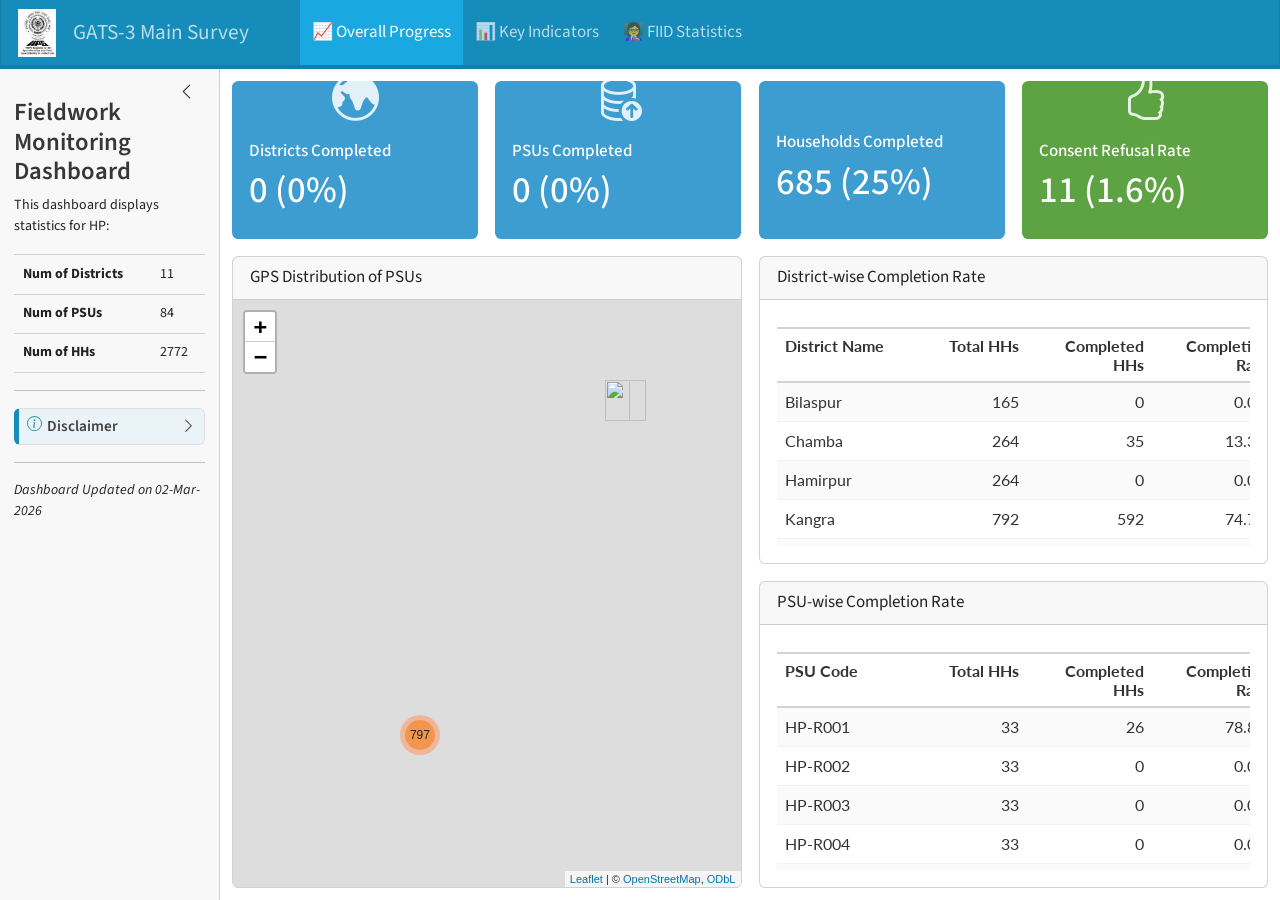
==== commit f8f602d4: "Built site for gh-pages" ====
--- a/index.html
+++ b/index.html
@@ -2,7 +2,7 @@
 <html xmlns="http://www.w3.org/1999/xhtml" lang="en" xml:lang="en"><head>
 
 <meta charset="utf-8">
-<meta name="generator" content="quarto-1.7.29">
+<meta name="generator" content="quarto-1.8.27">
 
 <meta name="viewport" content="width=device-width, initial-scale=1.0, user-scalable=yes">
 
@@ -26,18 +26,19 @@
 <script src="dash_statewise_static_v00_files/libs/clipboard/clipboard.min.js"></script>
 <script src="dash_statewise_static_v00_files/libs/quarto-html/quarto.js" type="module"></script>
 <script src="dash_statewise_static_v00_files/libs/quarto-html/tabsets/tabsets.js" type="module"></script>
+<script src="dash_statewise_static_v00_files/libs/quarto-html/axe/axe-check.js" type="module"></script>
 <script src="dash_statewise_static_v00_files/libs/quarto-html/popper.min.js"></script>
 <script src="dash_statewise_static_v00_files/libs/quarto-html/tippy.umd.min.js"></script>
 <script src="dash_statewise_static_v00_files/libs/quarto-html/anchor.min.js"></script>
 <link href="dash_statewise_static_v00_files/libs/quarto-html/tippy.css" rel="stylesheet">
-<link href="dash_statewise_static_v00_files/libs/quarto-html/quarto-syntax-highlighting-0815c480559380816a4d1ea211a47e91.css" rel="stylesheet" class="quarto-color-scheme" id="quarto-text-highlighting-styles">
-<link href="dash_statewise_static_v00_files/libs/quarto-html/quarto-syntax-highlighting-dark-748b535e376f14d4692bf2b2e5fd6380.css" rel="stylesheet" class="quarto-color-scheme quarto-color-alternate" id="quarto-text-highlighting-styles">
-<link href="dash_statewise_static_v00_files/libs/quarto-html/quarto-syntax-highlighting-0815c480559380816a4d1ea211a47e91.css" rel="stylesheet" class="quarto-color-scheme-extra" id="quarto-text-highlighting-styles">
+<link href="dash_statewise_static_v00_files/libs/quarto-html/quarto-syntax-highlighting-ed96de9b727972fe78a7b5d16c58bf87.css" rel="stylesheet" class="quarto-color-scheme" id="quarto-text-highlighting-styles">
+<link href="dash_statewise_static_v00_files/libs/quarto-html/quarto-syntax-highlighting-dark-4d9afe2b8d18ee9fa5d0d57b5ed4214d.css" rel="stylesheet" class="quarto-color-scheme quarto-color-alternate" id="quarto-text-highlighting-styles">
+<link href="dash_statewise_static_v00_files/libs/quarto-html/quarto-syntax-highlighting-ed96de9b727972fe78a7b5d16c58bf87.css" rel="stylesheet" class="quarto-color-scheme-extra" id="quarto-text-highlighting-styles">
 <script src="dash_statewise_static_v00_files/libs/bootstrap/bootstrap.min.js"></script>
 <link href="dash_statewise_static_v00_files/libs/bootstrap/bootstrap-icons.css" rel="stylesheet">
-<link href="dash_statewise_static_v00_files/libs/bootstrap/bootstrap-4bc08622987d50c1d722f35b4de3e326.min.css" rel="stylesheet" append-hash="true" class="quarto-color-scheme" id="quarto-bootstrap" data-mode="light">
-<link href="dash_statewise_static_v00_files/libs/bootstrap/bootstrap-dark-4bc08622987d50c1d722f35b4de3e326.min.css" rel="stylesheet" append-hash="true" class="quarto-color-scheme quarto-color-alternate" id="quarto-bootstrap" data-mode="light">
-<link href="dash_statewise_static_v00_files/libs/bootstrap/bootstrap-4bc08622987d50c1d722f35b4de3e326.min.css" rel="stylesheet" append-hash="true" class="quarto-color-scheme-extra" id="quarto-bootstrap" data-mode="light">
+<link href="dash_statewise_static_v00_files/libs/bootstrap/bootstrap-a3079740bd26574ad698026625cd03cc.min.css" rel="stylesheet" append-hash="true" class="quarto-color-scheme" id="quarto-bootstrap" data-mode="light">
+<link href="dash_statewise_static_v00_files/libs/bootstrap/bootstrap-dark-a3079740bd26574ad698026625cd03cc.min.css" rel="stylesheet" append-hash="true" class="quarto-color-scheme quarto-color-alternate" id="quarto-bootstrap" data-mode="light">
+<link href="dash_statewise_static_v00_files/libs/bootstrap/bootstrap-a3079740bd26574ad698026625cd03cc.min.css" rel="stylesheet" append-hash="true" class="quarto-color-scheme-extra" id="quarto-bootstrap" data-mode="light">
 <script src="dash_statewise_static_v00_files/libs/quarto-dashboard/quarto-dashboard.js"></script>
 <script src="dash_statewise_static_v00_files/libs/quarto-dashboard/stickythead.js"></script>
 
@@ -66,10 +67,6 @@
 
 <script src="dash_statewise_static_v00_files/libs/leaflet-binding-2.2.3/leaflet.js"></script>
 
-<script src="dash_statewise_static_v00_files/libs/leaflet-providers-2.0.0/leaflet-providers_2.0.0.js"></script>
-
-<script src="dash_statewise_static_v00_files/libs/leaflet-providers-plugin-2.2.3/leaflet-providers-plugin.js"></script>
-
 <link href="dash_statewise_static_v00_files/libs/leaflet-markercluster-1.0.5/MarkerCluster.css" rel="stylesheet">
 
 <link href="dash_statewise_static_v00_files/libs/leaflet-markercluster-1.0.5/MarkerCluster.Default.css" rel="stylesheet">
@@ -91,6 +88,10 @@
 <link href="dash_statewise_static_v00_files/libs/reactable-0.4.5/reactable.css" rel="stylesheet">
 
 <script src="dash_statewise_static_v00_files/libs/reactable-binding-0.4.5/reactable.js"></script>
+
+<link href="dash_statewise_static_v00_files/libs/tabwid-1.1.3/tabwid.css" rel="stylesheet">
+
+<script src="dash_statewise_static_v00_files/libs/tabwid-1.1.3/tabwid.js"></script>
 
 
 
@@ -106,8 +107,9 @@
     </button>    
 
 
-    <div class="navbar-brand-container">       
-    <a href="#"><img src="images/iips_logo_1.jpg" alt="IIPS Official Logo" class="navbar-logo d-inline-block"></a>
+    <div class="navbar-brand-container">
+    <a href="#"><img src="images/iips_logo_1.jpg" alt="IIPS Official Logo" class="navbar-logo light-content d-inline-block"></a>
+    <a href="#"><img src="images/iips_logo_1.jpg" alt="IIPS Official Logo" class="navbar-logo dark-content d-inline-block"></a>
       <div class="navbar-title">
         <div class="navbar-title-text"><a href="#">GATS-3 Main Survey</a></div>
         
@@ -198,8 +200,8 @@
 </span></div></div>
 <div class="card-body html-fill-item html-fill-container" style="padding: 0px;">
 <div class="cell-output-display html-fill-item html-fill-container">
-<div class="leaflet html-widget html-fill-item html-fill-container" id="htmlwidget-b5070af48c4457aa5d9e" style="width:100%;height:195px;"></div>
-<script type="application/json" data-for="htmlwidget-b5070af48c4457aa5d9e">{"x":{"options":{"crs":{"crsClass":"L.CRS.EPSG3857","code":null,"proj4def":null,"projectedBounds":null,"options":{}}},"calls":[{"method":"addProviderTiles","args":["Esri.NatGeoWorldMap",null,null,{"errorTileUrl":"","noWrap":false,"detectRetina":false}]},{"method":"addMarkers","args":[[32.52012666666667,32.520185,32.52000166666667,32.52015333333333,32.52040166666666,32.5314977,32.519815,32.52019499999999,32.52009833333333,32.52004166666666,32.51960999999999,31.98470666666666,32.52025166666667,32.52032833333333,32.52014833333333,32.520595,32.52015666666667,32.52018333333333,32.5323585,37.71828833333333,32.520915,32.52133,32.5212,32.52078666666667,32.52038,32.52023,32.52086833333333,32.52098666666667,32.52039,32.45172166666667,32.450995,32.45129333333333,32.45111333333333,32.450805,32.45024833333333,32.45117666666667,32.45147499999999,32.45136166666667,32.45151166666667,32.45197833333334,32.45236666666666,32.45370666666667,32.06479666666667,32.0647452,32.06422833333333,32.064415,32.06415333333334,32.06234,32.06221333333334,32.05884166666667,32.05967333333333,32.06033,32.05977166666666,32.060035,32.06030333333333,32.05964333333333,32.05874666666667,32.05944666666667,32.06360166666666,32.06192666666666,32.05962333333333,32.05967166666667,32.05939,32.057965,32.06176333333334,32.06256166666667,32.06461333333333,32.06471666666666,32.060015,32.06630833333334,32.06575,32.08077833333333,32.081485,32.08076666666667,32.08067666666667,32.08109833333333,32.08090166666667,32.08157166666667,32.08097,32.080905,32.08093833333333,32.080265,32.08176833333334,32.08103333333334,32.08077666666667,32.08084333333333,32.080845,32.08080166666667,32.08241,32.08079333333333,32.08074999999999,32.07849,32.07891166666666,32.081375,32.078385,32.07912166666667,32.080245,32.07877333333333,32.07882833333333,32.08140166666667,32.08150666666667,32.08126,32.20141666666667,32.199295,32.201555,32.199985,32.20072833333334,32.19716166666667,32.19698666666667,32.19682,32.19680333333334,32.19400666666667,32.19858666666666,32.1961,32.19449666666667,32.19395666666667,32.19387666666667,32.19578333333333,32.19688333333333,32.19741666666666,32.200315,32.20072833333334,32.19826666666667,32.20221333333333,32.20141833333333,32.201375,32.20209166666667,32.20191166666667,32.20119333333334,32.20125833333334,32.20125166666666,31.84201833333333,31.84157833333334,31.84133666666667,31.8452263,31.841405,31.7653,31.84041666666667,31.84059666666667,31.8406611,31.84066166666667,31.84058166666667,31.83982833333334,31.84045,31.84500166666667,31.84363,31.8438,31.84369333333333,31.84376166666667,31.8434988,31.84313333333334,31.84252833333333,31.84351833333334,31.84271666666667,31.843275,31.84143,31.8423079,31.83998166666667,31.8452289,31.84238,31.84080166666667,31.84102166666667,31.84357833333333,31.843145,31.84370666666667,31.83710833333334,31.84105666666667,31.842605,31.83705333333333,31.83693666666666,31.83722666666667,31.83698499999999,31.83665166666666,31.83712666666667,31.837325,31.83765666666666,31.83633166666667,31.83716833333334,31.836885,31.836495,31.83549166666667,31.83496833333334,31.83406166666667,31.83410833333333,31.8312335,31.836995,31.83701333333333,31.83172166666667,31.83766666666667,31.83845,31.837115,32.23861333333333,32.23811,32.23708833333333,32.238965,32.24200833333334,32.239295,32.24186333333333,32.23674166666667,32.23641333333333,32.24135,32.23946,32.24094333333333,32.23863333333334,32.24029833333334,32.24004,32.24116,32.24080833333333,32.23918,32.24113166666667,32.24105666666667,32.24094333333333,32.23864,32.23951,32.239505,32.238895,32.23857833333333,32.23957166666666,32.23957333333333,32.23907,32.240415,32.12830666666667,32.12942333333334,32.12969666666667,32.12919666666667,32.12922666666667,32.12898833333334,32.12924166666667,32.12861666666667,32.12829,32.128555,32.128885,32.130765,32.13112166666667,32.13103666666667,32.13048333333334,32.13132333333333,32.13135166666667,32.131235,32.13023333333333,32.12984666666667,32.13142000000001,32.13096333333333,32.129465,32.131545,32.131725,32.13114166666666,32.13316333333333,32.132155,32.13290833333333,32.13253166666667,32.13177833333334,31.94892666666666,31.94717166666667,31.94935666666667,31.950635,31.94950166666667,31.95204833333333,31.9520385,31.95205833333334,31.948335,31.95020833333333,31.948205,31.94787666666667,31.94792166666667,31.948215,31.94856333333333,31.94707833333333,31.94814666666667,31.94704,31.94720833333333,31.94721333333333,31.95012,31.94991,31.94959833333333,31.949715,31.94816666666667,31.94897833333334,31.94882166666666,31.94995166666667,31.94738166666667,32.11384833333333,32.11451833333333,32.11388166666666,32.10541333333333,32.11248833333333,32.11194166666667,32.11322,32.11203166666667,32.11075,32.11061333333334,32.11089666666667,32.11061166666666,32.10990333333334,32.10955666666667,32.10954,32.107605,32.10698833333333,32.107285,32.10672833333333,32.10749999999999,32.11085166666667,32.11152666666667,32.11327000000001,32.11245166666667,32.11401666666666,32.11392,32.11465166666667,32.11567333333333,32.11384666666667,32.2151769,32.21412833333333,32.21600166666666,32.21547666666667,32.21491,32.21409000000001,32.21438,32.21461833333333,32.214195,32.21483333333333,32.21496666666667,32.214875,32.21471,32.21504833333334,32.21487833333333,32.21512333333333,32.215195,32.2152597,32.215735,32.20975,32.20958666666667,32.20988166666667,32.20974333333334,32.21031833333333,32.2102306,32.20972833333334,32.20986833333333,32.2153067,32.2103824,32.21015166666667,31.81841333333334,31.81737,31.81820333333333,31.80909833333333,31.81691166666667,31.81704833333333,31.81695,31.808495,31.816905,31.81579333333333,31.813205,31.810955,31.812805,31.812525,31.81140166666667,31.80978,31.81309,31.80956166666666,31.81210833333334,31.81149666666667,31.80955166666667,31.809295,31.80853166666667,31.80943166666667,31.80865833333333,31.80816833333333,31.80914333333333,31.80956333333334,31.81846666666667,31.81743833333333,31.92381666666667,31.92413,31.923975,31.92463,31.924595,31.925055,31.924905,31.92489833333333,31.92462,31.92479666666667,31.9248945,31.92495166666667,31.92648833333334,31.92571333333334,31.92677333333334,31.927405,31.92707666666667,31.92511,31.92471,31.92523666666667,31.92549,31.92202666666667,31.919494,31.92122,31.92169166666667,31.92291166666666,31.92265166666667,31.92296833333333,31.92314166666667,31.92343666666666,31.92351666666667,32.28273166666667,32.352025,32.349155,32.34768999999999,32.34831833333333,32.346055,32.347985,32.34713666666666,32.34880333333333,32.3467938,32.34613666666667,32.3406156,32.34326333333333,32.343655,32.34338333333334,32.3432381,32.34310166666667,32.343634,32.34522333333334,32.34615833333333,32.3469703,32.3469746,32.3469422,32.34803166666666,32.12117666666666,32.1188311,32.11549166666667,32.114645,32.11555333333333,32.11500166666666,32.11615500000001,32.115265,32.11540666666667,32.11510166666667,32.11527333333333,32.11501,32.1157704,32.115835,32.11432333333333,32.11614333333333,32.11695166666667,32.11605666666667,32.11542333333333,32.11531666666666,32.11542666666666,32.11531166666667,32.11548333333334,32.11571666666667,32.11579166666667,32.11563166666667,32.11604666666666,32.11732666666667,32.11764666666667,32.11816,32.11916333333333,32.08558666666667,32.08561333333333,32.0854256,32.08544833333334,32.08426,32.08496166666666,32.0844784,32.084425,32.0840838,32.0838006,32.08308,32.0858816,32.084065,32.08355833333334,32.083355,32.0844703,32.083355,32.08216666666667,32.08238666666667,32.08164166666666,32.08171166666667,32.08227666666667,32.078565,32.08382,32.08076666666667,32.08095,32.08091,32.08243333333333,32.08265833333333,32.08475333333333,32.08450833333333,32.09387666666667,32.09222333333333,32.09038166666667,32.09,32.09182166666667,32.09085666666667,32.09087333333333,32.09101333333333,32.09108666666667,32.09184166666667,32.09467666666667,32.09494666666667,32.09523333333333,32.09683833333334,32.094478,32.096975,32.09699666666667,32.09704833333333,32.097625,32.09771666666666,32.09707166666667,32.09815666666667,32.099115,32.09858833333333,32.09851333333334,32.096065,32.09575,32.08505333333333,32.08492666666667,32.08477333333334,32.08300833333333,32.03472666666666,32.03493833333334,32.03403,32.03330666666667,32.033495,32.03330500000001,32.03250666666667,32.03169833333333,32.03222166666667,32.03324,32.035355,32.03454333333333,32.03464666666666,32.03517,32.03543,32.03566333333333,32.03559666666667,32.03598666666667,32.03618833333334,32.03645333333333,32.036765,32.03640666666667,32.03611,32.03594166666667,32.03688333333334,32.03571666666667,31.89779,31.89834166666667,31.89674,31.89841166666667,31.89737166666666,31.89820166666667,31.896565,31.89547666666666,31.89622,31.89602833333333,31.89576166666667,31.897365,31.89828666666666,31.89559833333334,31.89728333333333,31.89742166666667,31.89813833333334,31.89825833333333,31.89808166666667,31.89826,31.89833666666667,31.89453833333334,31.90035666666667,31.89843166666667,31.89831,31.89831833333334,31.902595,32.29469333333333,32.29306666666666,32.291415,32.29447833333334,32.291655,32.2952,32.29495,32.29401666666667,32.29368166666666,32.29440833333333,32.28311666666666,32.28853833333334,32.28782166666667,32.28837,32.28809666666667,32.28869833333333,32.28810333333333,32.28762166666667,32.289255,32.291165,32.29017166666667,32.28824333333333,32.28930166666667,32.28975166666667,32.28949333333333,32.28959166666667,32.28974,32.289895,32.28874166666667,32.28830833333333,32.04801166666667,32.04783166666667,32.04769833333333,32.04801833333333,32.04793833333333,32.04797166666666,32.04792999999999,32.04806166666666,32.04804,32.04756333333333,32.04802666666667,32.04805666666667,32.04840333333333,32.04793166666666,32.04796666666667,32.04791833333334,32.04798666666667,32.04865833333334,32.04919333333333,32.04793666666667,32.04824,32.04801,32.04789,32.04875333333334,32.04821833333333,32.04916666666666,32.04791666666667,32.04794666666667,32.04905666666667,32.04914333333333,32.04912833333334,32.216255,32.21580666666667,32.21580833333334,32.21548833333333,32.21520666666667,32.21509833333334,32.21461666666666,32.21433,32.2155438,32.21426166666667,32.21365833333333,32.21312666666667,32.21406833333333,32.20585833333334,32.216715,32.21654166666666,32.21673666666666,32.21668166666667,32.21636333333333,32.21668833333333,32.205955,32.21717666666667,32.21376666666666,32.2184481,32.218205,32.2176806,32.15103166666667,32.15120666666667,32.15126,32.15174333333334,32.15237666666667,32.15252166666667,32.15006333333334,32.15336666666667,32.15198833333333,32.15119333333334,32.151225,32.15133666666667,32.149265,32.14850166666667,32.14836666666667,32.148125,32.14931833333333,32.14896666666667,32.148665,32.14903166666667,32.14881333333334,32.149045,32.14930166666667,32.14937666666666,32.14920333333334,32.149085,32.26706333333333,32.26861,32.2691922,32.26988833333333,32.269645,32.269975,32.269975,32.25526166666667,32.2707393,32.27261333333333,32.27095666666666,32.27476166666667,32.27256,32.27171,32.27185166666666,32.27209333333334,32.27002,32.2735,32.27255,32.27269333333334,32.27280833333334,32.27168333333334,32.27195833333334,32.27085333333333,32.27035333333333,32.270935,32.27076166666667,32.269685,32.268955,32.26860833333333,32.26846166666667,32.268105,31.51008833333334,31.51124666666666,31.51046333333334,31.51043333333334,31.51088166666667,31.51114833333333,31.510675,31.51104333333334,31.51033333333333,31.51036,31.50957166666667,31.50952666666667,31.50908,31.5084919,31.50775,31.5085128,31.50675833333333,31.50666666666667,31.50765166666667,31.50658333333333,31.50719,31.50187,31.50898333333334,31.50643666666667,31.506385,31.50845833333334,31.5088064,31.51001333333334,31.50644,31.50948166666667,31.50942666666667,31.77881333333333,31.7794097,31.77989333333333,31.77547166666666,31.77716333333334,31.77748,31.77689333333334,31.77751833333333,31.77839666666666,31.77748,31.77779666666667,31.7796,31.78037,31.78099,31.779815,31.780125,31.77883333333333,31.77853666666666,31.77910166666667,31.77976,31.780805,31.78052666666667,31.78069,31.78115666666667,31.781228,31.78068166666667,31.78170166666666,31.78134666666666,31.78085166666666,31.78009666666667,32.20629,32.20729666666667,32.20629833333333,32.20708,32.20666666666667,32.20685,32.20698666666667,32.20692833333333,32.20735666666667,32.20552,32.20635166666667,32.20647,32.206605,32.20629833333333,32.2073381,32.20434666666667,32.20459666666667,32.2049959,32.20519,32.2064775,32.20732],[75.97257166666667,75.97228666666666,75.97114000000001,75.96882666666667,75.96938833333334,75.9758957,75.96918833333334,75.96929833333334,75.97020833333333,75.97012333333333,75.97049333333332,74.84843000000001,75.97006333333334,75.97043666666667,75.97002666666667,75.97458333333334,75.97068333333333,75.97029833333333,75.9640552,80.54742666666667,75.97049,75.97113833333333,75.97235000000001,75.97139999999999,75.97163333333333,75.970865,75.97234,75.97222666666667,75.97243333333333,76.49275333333334,76.49437333333334,76.49395,76.49338833333333,76.49279166666666,76.49259333333333,76.493195,76.49218500000001,76.49280666666667,76.49268499999999,76.49222166666667,76.49197166666666,76.49252333333334,76.46253666666667,76.4622734,76.46191833333334,76.46249666666667,76.46254999999999,76.46119666666667,76.46060166666666,76.46203,76.46206166666666,76.46251333333333,76.46280333333334,76.46266833333334,76.46197166666667,76.46131166666667,76.46235666666666,76.46120833333333,76.46088,76.46175333333333,76.46119,76.45835166666667,76.46066166666667,76.46045166666666,76.46053000000001,76.46065333333333,76.46128999999999,76.46312500000001,76.46213333333334,76.46171,76.46267833333333,75.91744333333332,75.917575,75.91767166666666,75.91759999999999,75.91745999999999,75.91742333333333,75.91701333333334,75.91759666666667,75.91769333333333,75.91761166666667,75.917455,75.91745333333333,75.91775666666668,75.91753833333334,75.91821,75.91762999999999,75.91765166666667,75.91746333333334,75.91759499999999,75.91774333333333,75.91709833333333,75.91712166666666,75.9173,75.91663166666667,75.91718833333333,75.91697500000001,75.91753666666666,75.91701500000001,75.917275,75.91702166666667,75.91715666666667,76.22625500000001,76.22384666666667,76.22444,76.22572833333334,76.22568833333334,76.22116166666666,76.22123166666667,76.22070000000001,76.220675,76.21816666666668,76.21694833333332,76.21897833333334,76.21984500000001,76.21925166666666,76.21931666666666,76.21932166666667,76.21991,76.22011166666667,76.22048333333333,76.21961666666667,76.21900166666666,76.21878833333334,76.21822833333334,76.21818499999999,76.21828333333333,76.21905666666666,76.22081,76.22126666666666,76.22108499999999,76.26784666666667,76.26749666666666,76.26704333333333,76.2568612,76.26675166666668,76.33725666666666,76.26613333333333,76.265845,76.2651352,76.26566333333334,76.26481666666668,76.264005,76.26473833333333,76.26358166666667,76.262995,76.26323833333332,76.26324,76.26318833333333,76.2629053,76.26273500000001,76.26249,76.26594166666668,76.26247499999999,76.26265666666667,76.26267,76.26155249999999,76.26297833333334,76.2568684,76.26159166666666,76.26179499999999,76.26514999999999,76.09004166666666,76.08933999999999,76.08853000000001,76.09086000000001,76.08894166666667,76.08813499999999,76.09111833333333,76.09108333333333,76.09133833333334,76.091095,76.08487666666666,76.08476833333334,76.09044166666666,76.08982833333333,76.0908,76.09095333333333,76.08466666666666,76.08441833333333,76.08336333333334,76.08348500000001,76.08233333333332,76.08222166666665,76.0803738,76.09096,76.08453666666666,76.08079500000001,76.08485833333334,76.08778166666666,76.09091333333335,76.27333833333334,76.27343999999999,76.27382666666668,76.27307833333333,76.27145999999999,76.27381,76.27129333333333,76.27375499999999,76.27463666666667,76.27102166666667,76.272355,76.27108166666667,76.27360333333333,76.27205833333333,76.27143,76.27137333333333,76.271265,76.27203,76.27116666666667,76.27093333333333,76.27088999999999,76.27162666666666,76.27230666666667,76.273315,76.271635,76.27259333333333,76.27194333333334,76.27356333333334,76.27326833333333,76.271395,76.5669,76.56520500000001,76.56556999999999,76.56539833333333,76.56538666666667,76.56679166666666,76.56695833333333,76.565995,76.56622666666667,76.56700000000001,76.56703,76.56532999999999,76.56513666666666,76.56525000000001,76.56580666666667,76.56467500000001,76.56427166666667,76.56417666666667,76.56406333333332,76.56292000000001,76.56139666666667,76.56215999999999,76.56251666666667,76.562445,76.5638,76.56180833333333,76.56738166666668,76.56225833333333,76.56386666666667,76.56389166666666,76.56394333333333,76.64254166666666,76.64359166666667,76.64175,76.64193,76.63151166666667,76.65012833333334,76.65014499999999,76.65053166666667,76.64640833333333,76.64621000000001,76.643405,76.64355166666665,76.64283999999999,76.642895,76.64273166666666,76.64297833333333,76.6429,76.64342333333335,76.64326,76.64273,76.63581166666667,76.63246000000001,76.63164,76.63098333333333,76.63145166666666,76.63101666666667,76.630825,76.64154166666667,76.64718666666666,76.42676333333334,76.42559,76.425465,76.268765,76.42157833333334,76.42396333333333,76.42703499999999,76.427345,76.42713999999999,76.42743833333334,76.42729166666666,76.42674166666667,76.42829499999999,76.42851666666667,76.42849,76.43080666666667,76.42968999999999,76.43175333333333,76.43327833333333,76.43183666666667,76.43202333333333,76.43454166666668,76.43554666666667,76.43456500000001,76.43222999999999,76.43029333333334,76.42993,76.42950833333333,76.435545,76.3023329,76.30427166666666,76.303185,76.30364,76.30359,76.30228000000001,76.30205500000001,76.30263333333333,76.30240166666667,76.30270999999999,76.30271833333333,76.30311166666667,76.30278166666668,76.302015,76.302105,76.30194499999999,76.30156833333334,76.30225590000001,76.29999500000001,76.29471166666667,76.294875,76.29468166666668,76.29165166666667,76.29133666666667,76.29230200000001,76.292455,76.293735,76.30088910000001,76.2909417,76.29419333333334,76.25969000000001,76.26003666666666,76.26242333333333,76.257575,76.26156666666667,76.26112833333333,76.26092,76.25663833333333,76.26152833333335,76.26050000000001,76.25925000000001,76.25749833333333,76.26098666666667,76.26183666666667,76.25728166666666,76.25757333333333,76.25918666666666,76.25719666666667,76.25769,76.25761666666668,76.256745,76.25688166666667,76.25633333333333,76.26003666666666,76.25899166666666,76.25846166666666,76.25717666666667,76.25668999999999,76.26437666666668,76.26029166666667,76.23516333333333,76.23516666666666,76.234685,76.23334833333334,76.23313499999999,76.23270166666666,76.23255999999999,76.23236,76.23197166666667,76.23209833333334,76.2315777,76.23228333333333,76.23321166666666,76.23351666666667,76.23432,76.23569333333333,76.23543500000001,76.23409666666666,76.23488833333334,76.23493666666667,76.23530666666667,76.23532833333334,76.230903,76.23489833333333,76.23485333333333,76.234185,76.23394499999999,76.23382666666666,76.23376166666667,76.23348833333333,76.232895,75.85198833333334,75.91539666666667,75.91427666666667,75.91600666666666,75.91563833333333,75.91024166666666,75.91411666666666,75.91280333333334,75.91195833333333,75.9104526,75.91116666666667,75.91188440000001,75.91150166666667,75.90980333333333,75.90962500000001,75.9096625,75.90894333333334,75.90962759999999,75.91028,75.90882166666667,75.9071805,75.90717410000001,75.9072056,75.91098000000001,76.26153333333333,76.2602412,76.25682333333333,76.25837833333334,76.25783,76.25600333333334,76.25794833333333,76.25816166666667,76.25686166666667,76.25765333333334,76.25664499999999,76.25680333333334,76.25646020000001,76.256315,76.25577166666667,76.25633500000001,76.25288333333333,76.25541166666667,76.25663,76.25635333333334,76.25636833333333,76.25650833333334,76.2576,76.25685833333334,76.25693333333334,76.25721666666666,76.25731,76.25863,76.256835,76.25930166666667,76.26139833333333,76.35090166666667,76.35029166666666,76.3515723,76.35125833333333,76.351055,76.350615,76.350297,76.35123166666668,76.3505688,76.3509389,76.35164166666667,76.3577591,76.35018333333333,76.350005,76.34959000000001,76.35023200000001,76.34921833333333,76.34847166666667,76.34907166666667,76.34900166666667,76.34941499999999,76.34850166666666,76.3463837,76.35015833333334,76.34659000000001,76.34682333333333,76.346025,76.34816500000001,76.34867333333334,76.34942666666667,76.34962333333333,76.59374,76.59439999999999,76.59191333333334,76.59058666666667,76.59364000000001,76.59471333333333,76.59473833333332,76.59386666666666,76.593855,76.59158666666667,76.59283499999999,76.59274833333333,76.59252833333333,76.59141500000001,76.5916247,76.59070166666667,76.59084,76.59137666666668,76.59063666666665,76.59084833333333,76.590795,76.59025333333334,76.590535,76.58975666666667,76.59084333333334,76.59212333333333,76.59284666666667,76.59788333333333,76.59891833333333,76.59883833333333,76.59973833333333,76.55322833333334,76.55309333333334,76.55207666666666,76.55313500000001,76.55242,76.5526,76.55032666666666,76.54996833333333,76.54999166666667,76.55049000000001,76.55197833333334,76.55199500000001,76.55203,76.55209499999999,76.55196166666666,76.55225,76.55201333333333,76.55173333333333,76.55148666666668,76.55135833333334,76.55134333333334,76.5518,76.55188,76.55196500000001,76.55198833333334,76.55321333333333,76.62093499999999,76.62121166666667,76.62912166666666,76.62904166666667,76.62833166666665,76.62134833333333,76.62868666666667,76.63548166666666,76.62999833333333,76.63012000000001,76.62956333333334,76.63518833333333,76.62136166666666,76.63269166666667,76.63777666666667,76.63679333333333,76.620885,76.62148499999999,76.62124833333334,76.62129499999999,76.62139999999999,76.63063833333334,76.62869833333333,76.62152666666665,76.62136000000001,76.62132666666666,76.629615,75.82694499999999,75.82513333333333,75.82543000000001,75.82711333333333,75.82507833333334,75.82186833333334,75.82082833333334,75.82254166666667,75.82338166666666,75.82222499999999,75.85380833333333,75.822935,75.82224833333333,75.82237166666667,75.82234833333334,75.82298,75.820015,75.81882,75.81943333333334,75.81839833333333,75.81808666666667,75.815185,75.81143166666668,75.807885,75.80736333333333,75.8079,75.81204166666666,75.81280166666667,75.81333833333333,75.81346499999999,76.07928833333334,76.07944833333333,76.07901,76.07958166666667,76.07943833333334,76.07937666666666,76.07937,76.07937166666667,76.07948,76.07912333333334,76.07945666666666,76.07943666666667,76.07985333333333,76.08022666666668,76.07934333333333,76.07942166666666,76.079385,76.07979999999999,76.08080666666666,76.07902,76.07933,76.07941000000001,76.0793,76.07998333333333,76.07944166666667,76.08067833333332,76.079345,76.07925,76.080585,76.08071833333334,76.08072666666666,75.66897999999999,75.66889166666667,75.66896666666666,75.66932,75.66966499999999,75.66892333333334,75.6692,75.669845,75.6690064,75.66938333333333,75.66934333333333,75.66798999999999,75.66904,75.66316166666667,75.66946,75.66844166666667,75.66859333333333,75.66865666666666,75.66886666666666,75.66896,75.66350666666668,75.66844333333333,75.66264333333334,75.6676829,75.66833833333334,75.6685889,75.72912666666666,75.72090166666666,75.728735,75.72844666666667,75.72916000000001,75.72882833333333,75.72913,75.72942500000001,75.72635333333332,75.725565,75.72410666666666,75.72404666666667,75.72869666666666,75.72795500000001,75.727965,75.72800666666667,75.72732333333333,75.72747833333332,75.72781833333333,75.72759333333333,75.72776500000001,75.72783833333332,75.72808499999999,75.72860833333334,75.72873833333333,75.72858333333333,75.87547666666666,75.87494833333334,75.87481409999999,75.87367999999999,75.87394500000001,75.87425833333333,75.87184000000001,75.89080666666668,75.8717781,75.87293666666666,75.87198333333335,75.87786333333334,75.87332333333333,75.87390666666667,75.87372166666667,75.87285,75.87351333333332,75.87348166666668,75.87334333333334,75.87398833333333,75.87334833333333,75.874635,75.87444166666667,75.87390166666667,75.874675,75.87561333333333,75.87537999999999,75.87584833333334,75.87570166666666,75.87573666666667,75.87673666666666,75.87661833333333,76.17708833333333,76.17861166666667,76.19116000000001,76.18305000000001,76.17866666666667,76.1801,76.17994166666668,76.179025,76.17905833333333,76.17894166666666,76.17897500000001,76.17848833333333,76.17641499999999,76.1779714,76.17826833333334,76.1779693,76.18154666666666,76.18479166666665,76.18639166666667,76.18577833333333,76.18758166666666,76.17822833333334,76.18250166666667,76.18292333333333,76.17870500000001,76.17751,76.1773415,76.17716166666668,76.17919000000001,76.17643166666667,76.17555666666667,76.015395,76.0143139,76.01285833333333,76.01176833333334,76.01213833333333,76.01145333333334,76.00963,76.00912166666667,76.00897666666667,76.01046166666667,76.01203000000001,76.01090333333333,76.01261,76.00412,76.01045666666667,76.01085333333334,76.00869166666666,76.00964333333333,76.00852666666667,76.00938166666667,76.00736333333333,76.00606166666667,76.00533833333334,76.00418500000001,76.0042905,76.00579833333333,76.00716666666668,76.00792666666666,76.00796333333332,76.00916333333333,76.32534000000001,76.32397333333333,76.32520833333334,76.32570333333334,76.32560166666667,76.32564000000001,76.32559333333333,76.32553833333333,76.32564166666666,76.32446166666666,76.32506833333333,76.32475666666666,76.32526833333333,76.325405,76.3239992,76.32563333333333,76.325985,76.3264525,76.32719999999999,76.3253595,76.32393833333334],null,null,null,{"interactive":true,"draggable":false,"keyboard":true,"title":"","alt":"","zIndexOffset":0,"opacity":1,"riseOnHover":false,"riseOffset":250},["<b>Latitude:<\/b> 32.52 <b>Longitude:<\/b> 75.97","<b>Latitude:<\/b> 32.52 <b>Longitude:<\/b> 75.97","<b>Latitude:<\/b> 32.52 <b>Longitude:<\/b> 75.97","<b>Latitude:<\/b> 32.52 <b>Longitude:<\/b> 75.97","<b>Latitude:<\/b> 32.52 <b>Longitude:<\/b> 75.97","<b>Latitude:<\/b> 32.53 <b>Longitude:<\/b> 75.98","<b>Latitude:<\/b> 32.52 <b>Longitude:<\/b> 75.97","<b>Latitude:<\/b> 32.52 <b>Longitude:<\/b> 75.97","<b>Latitude:<\/b> 32.52 <b>Longitude:<\/b> 75.97","<b>Latitude:<\/b> 32.52 <b>Longitude:<\/b> 75.97","<b>Latitude:<\/b> 32.52 <b>Longitude:<\/b> 75.97","<b>Latitude:<\/b> 31.98 <b>Longitude:<\/b> 74.85","<b>Latitude:<\/b> 32.52 <b>Longitude:<\/b> 75.97","<b>Latitude:<\/b> 32.52 <b>Longitude:<\/b> 75.97","<b>Latitude:<\/b> 32.52 <b>Longitude:<\/b> 75.97","<b>Latitude:<\/b> 32.52 <b>Longitude:<\/b> 75.97","<b>Latitude:<\/b> 32.52 <b>Longitude:<\/b> 75.97","<b>Latitude:<\/b> 32.52 <b>Longitude:<\/b> 75.97","<b>Latitude:<\/b> 32.53 <b>Longitude:<\/b> 75.96","<b>Latitude:<\/b> 37.72 <b>Longitude:<\/b> 80.55","<b>Latitude:<\/b> 32.52 <b>Longitude:<\/b> 75.97","<b>Latitude:<\/b> 32.52 <b>Longitude:<\/b> 75.97","<b>Latitude:<\/b> 32.52 <b>Longitude:<\/b> 75.97","<b>Latitude:<\/b> 32.52 <b>Longitude:<\/b> 75.97","<b>Latitude:<\/b> 32.52 <b>Longitude:<\/b> 75.97","<b>Latitude:<\/b> 32.52 <b>Longitude:<\/b> 75.97","<b>Latitude:<\/b> 32.52 <b>Longitude:<\/b> 75.97","<b>Latitude:<\/b> 32.52 <b>Longitude:<\/b> 75.97","<b>Latitude:<\/b> 32.52 <b>Longitude:<\/b> 75.97","<b>Latitude:<\/b> 32.45 <b>Longitude:<\/b> 76.49","<b>Latitude:<\/b> 32.45 <b>Longitude:<\/b> 76.49","<b>Latitude:<\/b> 32.45 <b>Longitude:<\/b> 76.49","<b>Latitude:<\/b> 32.45 <b>Longitude:<\/b> 76.49","<b>Latitude:<\/b> 32.45 <b>Longitude:<\/b> 76.49","<b>Latitude:<\/b> 32.45 <b>Longitude:<\/b> 76.49","<b>Latitude:<\/b> 32.45 <b>Longitude:<\/b> 76.49","<b>Latitude:<\/b> 32.45 <b>Longitude:<\/b> 76.49","<b>Latitude:<\/b> 32.45 <b>Longitude:<\/b> 76.49","<b>Latitude:<\/b> 32.45 <b>Longitude:<\/b> 76.49","<b>Latitude:<\/b> 32.45 <b>Longitude:<\/b> 76.49","<b>Latitude:<\/b> 32.45 <b>Longitude:<\/b> 76.49","<b>Latitude:<\/b> 32.45 <b>Longitude:<\/b> 76.49","<b>Latitude:<\/b> 32.06 <b>Longitude:<\/b> 76.46","<b>Latitude:<\/b> 32.06 <b>Longitude:<\/b> 76.46","<b>Latitude:<\/b> 32.06 <b>Longitude:<\/b> 76.46","<b>Latitude:<\/b> 32.06 <b>Longitude:<\/b> 76.46","<b>Latitude:<\/b> 32.06 <b>Longitude:<\/b> 76.46","<b>Latitude:<\/b> 32.06 <b>Longitude:<\/b> 76.46","<b>Latitude:<\/b> 32.06 <b>Longitude:<\/b> 76.46","<b>Latitude:<\/b> 32.06 <b>Longitude:<\/b> 76.46","<b>Latitude:<\/b> 32.06 <b>Longitude:<\/b> 76.46","<b>Latitude:<\/b> 32.06 <b>Longitude:<\/b> 76.46","<b>Latitude:<\/b> 32.06 <b>Longitude:<\/b> 76.46","<b>Latitude:<\/b> 32.06 <b>Longitude:<\/b> 76.46","<b>Latitude:<\/b> 32.06 <b>Longitude:<\/b> 76.46","<b>Latitude:<\/b> 32.06 <b>Longitude:<\/b> 76.46","<b>Latitude:<\/b> 32.06 <b>Longitude:<\/b> 76.46","<b>Latitude:<\/b> 32.06 <b>Longitude:<\/b> 76.46","<b>Latitude:<\/b> 32.06 <b>Longitude:<\/b> 76.46","<b>Latitude:<\/b> 32.06 <b>Longitude:<\/b> 76.46","<b>Latitude:<\/b> 32.06 <b>Longitude:<\/b> 76.46","<b>Latitude:<\/b> 32.06 <b>Longitude:<\/b> 76.46","<b>Latitude:<\/b> 32.06 <b>Longitude:<\/b> 76.46","<b>Latitude:<\/b> 32.06 <b>Longitude:<\/b> 76.46","<b>Latitude:<\/b> 32.06 <b>Longitude:<\/b> 76.46","<b>Latitude:<\/b> 32.06 <b>Longitude:<\/b> 76.46","<b>Latitude:<\/b> 32.06 <b>Longitude:<\/b> 76.46","<b>Latitude:<\/b> 32.06 <b>Longitude:<\/b> 76.46","<b>Latitude:<\/b> 32.06 <b>Longitude:<\/b> 76.46","<b>Latitude:<\/b> 32.07 <b>Longitude:<\/b> 76.46","<b>Latitude:<\/b> 32.07 <b>Longitude:<\/b> 76.46","<b>Latitude:<\/b> 32.08 <b>Longitude:<\/b> 75.92","<b>Latitude:<\/b> 32.08 <b>Longitude:<\/b> 75.92","<b>Latitude:<\/b> 32.08 <b>Longitude:<\/b> 75.92","<b>Latitude:<\/b> 32.08 <b>Longitude:<\/b> 75.92","<b>Latitude:<\/b> 32.08 <b>Longitude:<\/b> 75.92","<b>Latitude:<\/b> 32.08 <b>Longitude:<\/b> 75.92","<b>Latitude:<\/b> 32.08 <b>Longitude:<\/b> 75.92","<b>Latitude:<\/b> 32.08 <b>Longitude:<\/b> 75.92","<b>Latitude:<\/b> 32.08 <b>Longitude:<\/b> 75.92","<b>Latitude:<\/b> 32.08 <b>Longitude:<\/b> 75.92","<b>Latitude:<\/b> 32.08 <b>Longitude:<\/b> 75.92","<b>Latitude:<\/b> 32.08 <b>Longitude:<\/b> 75.92","<b>Latitude:<\/b> 32.08 <b>Longitude:<\/b> 75.92","<b>Latitude:<\/b> 32.08 <b>Longitude:<\/b> 75.92","<b>Latitude:<\/b> 32.08 <b>Longitude:<\/b> 75.92","<b>Latitude:<\/b> 32.08 <b>Longitude:<\/b> 75.92","<b>Latitude:<\/b> 32.08 <b>Longitude:<\/b> 75.92","<b>Latitude:<\/b> 32.08 <b>Longitude:<\/b> 75.92","<b>Latitude:<\/b> 32.08 <b>Longitude:<\/b> 75.92","<b>Latitude:<\/b> 32.08 <b>Longitude:<\/b> 75.92","<b>Latitude:<\/b> 32.08 <b>Longitude:<\/b> 75.92","<b>Latitude:<\/b> 32.08 <b>Longitude:<\/b> 75.92","<b>Latitude:<\/b> 32.08 <b>Longitude:<\/b> 75.92","<b>Latitude:<\/b> 32.08 <b>Longitude:<\/b> 75.92","<b>Latitude:<\/b> 32.08 <b>Longitude:<\/b> 75.92","<b>Latitude:<\/b> 32.08 <b>Longitude:<\/b> 75.92","<b>Latitude:<\/b> 32.08 <b>Longitude:<\/b> 75.92","<b>Latitude:<\/b> 32.08 <b>Longitude:<\/b> 75.92","<b>Latitude:<\/b> 32.08 <b>Longitude:<\/b> 75.92","<b>Latitude:<\/b> 32.08 <b>Longitude:<\/b> 75.92","<b>Latitude:<\/b> 32.08 <b>Longitude:<\/b> 75.92","<b>Latitude:<\/b> 32.2 <b>Longitude:<\/b> 76.23","<b>Latitude:<\/b> 32.2 <b>Longitude:<\/b> 76.22","<b>Latitude:<\/b> 32.2 <b>Longitude:<\/b> 76.22","<b>Latitude:<\/b> 32.2 <b>Longitude:<\/b> 76.23","<b>Latitude:<\/b> 32.2 <b>Longitude:<\/b> 76.23","<b>Latitude:<\/b> 32.2 <b>Longitude:<\/b> 76.22","<b>Latitude:<\/b> 32.2 <b>Longitude:<\/b> 76.22","<b>Latitude:<\/b> 32.2 <b>Longitude:<\/b> 76.22","<b>Latitude:<\/b> 32.2 <b>Longitude:<\/b> 76.22","<b>Latitude:<\/b> 32.19 <b>Longitude:<\/b> 76.22","<b>Latitude:<\/b> 32.2 <b>Longitude:<\/b> 76.22","<b>Latitude:<\/b> 32.2 <b>Longitude:<\/b> 76.22","<b>Latitude:<\/b> 32.19 <b>Longitude:<\/b> 76.22","<b>Latitude:<\/b> 32.19 <b>Longitude:<\/b> 76.22","<b>Latitude:<\/b> 32.19 <b>Longitude:<\/b> 76.22","<b>Latitude:<\/b> 32.2 <b>Longitude:<\/b> 76.22","<b>Latitude:<\/b> 32.2 <b>Longitude:<\/b> 76.22","<b>Latitude:<\/b> 32.2 <b>Longitude:<\/b> 76.22","<b>Latitude:<\/b> 32.2 <b>Longitude:<\/b> 76.22","<b>Latitude:<\/b> 32.2 <b>Longitude:<\/b> 76.22","<b>Latitude:<\/b> 32.2 <b>Longitude:<\/b> 76.22","<b>Latitude:<\/b> 32.2 <b>Longitude:<\/b> 76.22","<b>Latitude:<\/b> 32.2 <b>Longitude:<\/b> 76.22","<b>Latitude:<\/b> 32.2 <b>Longitude:<\/b> 76.22","<b>Latitude:<\/b> 32.2 <b>Longitude:<\/b> 76.22","<b>Latitude:<\/b> 32.2 <b>Longitude:<\/b> 76.22","<b>Latitude:<\/b> 32.2 <b>Longitude:<\/b> 76.22","<b>Latitude:<\/b> 32.2 <b>Longitude:<\/b> 76.22","<b>Latitude:<\/b> 32.2 <b>Longitude:<\/b> 76.22","<b>Latitude:<\/b> 31.84 <b>Longitude:<\/b> 76.27","<b>Latitude:<\/b> 31.84 <b>Longitude:<\/b> 76.27","<b>Latitude:<\/b> 31.84 <b>Longitude:<\/b> 76.27","<b>Latitude:<\/b> 31.85 <b>Longitude:<\/b> 76.26","<b>Latitude:<\/b> 31.84 <b>Longitude:<\/b> 76.27","<b>Latitude:<\/b> 31.77 <b>Longitude:<\/b> 76.34","<b>Latitude:<\/b> 31.84 <b>Longitude:<\/b> 76.27","<b>Latitude:<\/b> 31.84 <b>Longitude:<\/b> 76.27","<b>Latitude:<\/b> 31.84 <b>Longitude:<\/b> 76.27","<b>Latitude:<\/b> 31.84 <b>Longitude:<\/b> 76.27","<b>Latitude:<\/b> 31.84 <b>Longitude:<\/b> 76.26","<b>Latitude:<\/b> 31.84 <b>Longitude:<\/b> 76.26","<b>Latitude:<\/b> 31.84 <b>Longitude:<\/b> 76.26","<b>Latitude:<\/b> 31.85 <b>Longitude:<\/b> 76.26","<b>Latitude:<\/b> 31.84 <b>Longitude:<\/b> 76.26","<b>Latitude:<\/b> 31.84 <b>Longitude:<\/b> 76.26","<b>Latitude:<\/b> 31.84 <b>Longitude:<\/b> 76.26","<b>Latitude:<\/b> 31.84 <b>Longitude:<\/b> 76.26","<b>Latitude:<\/b> 31.84 <b>Longitude:<\/b> 76.26","<b>Latitude:<\/b> 31.84 <b>Longitude:<\/b> 76.26","<b>Latitude:<\/b> 31.84 <b>Longitude:<\/b> 76.26","<b>Latitude:<\/b> 31.84 <b>Longitude:<\/b> 76.27","<b>Latitude:<\/b> 31.84 <b>Longitude:<\/b> 76.26","<b>Latitude:<\/b> 31.84 <b>Longitude:<\/b> 76.26","<b>Latitude:<\/b> 31.84 <b>Longitude:<\/b> 76.26","<b>Latitude:<\/b> 31.84 <b>Longitude:<\/b> 76.26","<b>Latitude:<\/b> 31.84 <b>Longitude:<\/b> 76.26","<b>Latitude:<\/b> 31.85 <b>Longitude:<\/b> 76.26","<b>Latitude:<\/b> 31.84 <b>Longitude:<\/b> 76.26","<b>Latitude:<\/b> 31.84 <b>Longitude:<\/b> 76.26","<b>Latitude:<\/b> 31.84 <b>Longitude:<\/b> 76.27","<b>Latitude:<\/b> 31.84 <b>Longitude:<\/b> 76.09","<b>Latitude:<\/b> 31.84 <b>Longitude:<\/b> 76.09","<b>Latitude:<\/b> 31.84 <b>Longitude:<\/b> 76.09","<b>Latitude:<\/b> 31.84 <b>Longitude:<\/b> 76.09","<b>Latitude:<\/b> 31.84 <b>Longitude:<\/b> 76.09","<b>Latitude:<\/b> 31.84 <b>Longitude:<\/b> 76.09","<b>Latitude:<\/b> 31.84 <b>Longitude:<\/b> 76.09","<b>Latitude:<\/b> 31.84 <b>Longitude:<\/b> 76.09","<b>Latitude:<\/b> 31.84 <b>Longitude:<\/b> 76.09","<b>Latitude:<\/b> 31.84 <b>Longitude:<\/b> 76.09","<b>Latitude:<\/b> 31.84 <b>Longitude:<\/b> 76.08","<b>Latitude:<\/b> 31.84 <b>Longitude:<\/b> 76.08","<b>Latitude:<\/b> 31.84 <b>Longitude:<\/b> 76.09","<b>Latitude:<\/b> 31.84 <b>Longitude:<\/b> 76.09","<b>Latitude:<\/b> 31.84 <b>Longitude:<\/b> 76.09","<b>Latitude:<\/b> 31.84 <b>Longitude:<\/b> 76.09","<b>Latitude:<\/b> 31.84 <b>Longitude:<\/b> 76.08","<b>Latitude:<\/b> 31.84 <b>Longitude:<\/b> 76.08","<b>Latitude:<\/b> 31.84 <b>Longitude:<\/b> 76.08","<b>Latitude:<\/b> 31.83 <b>Longitude:<\/b> 76.08","<b>Latitude:<\/b> 31.83 <b>Longitude:<\/b> 76.08","<b>Latitude:<\/b> 31.83 <b>Longitude:<\/b> 76.08","<b>Latitude:<\/b> 31.83 <b>Longitude:<\/b> 76.08","<b>Latitude:<\/b> 31.84 <b>Longitude:<\/b> 76.09","<b>Latitude:<\/b> 31.84 <b>Longitude:<\/b> 76.08","<b>Latitude:<\/b> 31.83 <b>Longitude:<\/b> 76.08","<b>Latitude:<\/b> 31.84 <b>Longitude:<\/b> 76.08","<b>Latitude:<\/b> 31.84 <b>Longitude:<\/b> 76.09","<b>Latitude:<\/b> 31.84 <b>Longitude:<\/b> 76.09","<b>Latitude:<\/b> 32.24 <b>Longitude:<\/b> 76.27","<b>Latitude:<\/b> 32.24 <b>Longitude:<\/b> 76.27","<b>Latitude:<\/b> 32.24 <b>Longitude:<\/b> 76.27","<b>Latitude:<\/b> 32.24 <b>Longitude:<\/b> 76.27","<b>Latitude:<\/b> 32.24 <b>Longitude:<\/b> 76.27","<b>Latitude:<\/b> 32.24 <b>Longitude:<\/b> 76.27","<b>Latitude:<\/b> 32.24 <b>Longitude:<\/b> 76.27","<b>Latitude:<\/b> 32.24 <b>Longitude:<\/b> 76.27","<b>Latitude:<\/b> 32.24 <b>Longitude:<\/b> 76.27","<b>Latitude:<\/b> 32.24 <b>Longitude:<\/b> 76.27","<b>Latitude:<\/b> 32.24 <b>Longitude:<\/b> 76.27","<b>Latitude:<\/b> 32.24 <b>Longitude:<\/b> 76.27","<b>Latitude:<\/b> 32.24 <b>Longitude:<\/b> 76.27","<b>Latitude:<\/b> 32.24 <b>Longitude:<\/b> 76.27","<b>Latitude:<\/b> 32.24 <b>Longitude:<\/b> 76.27","<b>Latitude:<\/b> 32.24 <b>Longitude:<\/b> 76.27","<b>Latitude:<\/b> 32.24 <b>Longitude:<\/b> 76.27","<b>Latitude:<\/b> 32.24 <b>Longitude:<\/b> 76.27","<b>Latitude:<\/b> 32.24 <b>Longitude:<\/b> 76.27","<b>Latitude:<\/b> 32.24 <b>Longitude:<\/b> 76.27","<b>Latitude:<\/b> 32.24 <b>Longitude:<\/b> 76.27","<b>Latitude:<\/b> 32.24 <b>Longitude:<\/b> 76.27","<b>Latitude:<\/b> 32.24 <b>Longitude:<\/b> 76.27","<b>Latitude:<\/b> 32.24 <b>Longitude:<\/b> 76.27","<b>Latitude:<\/b> 32.24 <b>Longitude:<\/b> 76.27","<b>Latitude:<\/b> 32.24 <b>Longitude:<\/b> 76.27","<b>Latitude:<\/b> 32.24 <b>Longitude:<\/b> 76.27","<b>Latitude:<\/b> 32.24 <b>Longitude:<\/b> 76.27","<b>Latitude:<\/b> 32.24 <b>Longitude:<\/b> 76.27","<b>Latitude:<\/b> 32.24 <b>Longitude:<\/b> 76.27","<b>Latitude:<\/b> 32.13 <b>Longitude:<\/b> 76.57","<b>Latitude:<\/b> 32.13 <b>Longitude:<\/b> 76.57","<b>Latitude:<\/b> 32.13 <b>Longitude:<\/b> 76.57","<b>Latitude:<\/b> 32.13 <b>Longitude:<\/b> 76.57","<b>Latitude:<\/b> 32.13 <b>Longitude:<\/b> 76.57","<b>Latitude:<\/b> 32.13 <b>Longitude:<\/b> 76.57","<b>Latitude:<\/b> 32.13 <b>Longitude:<\/b> 76.57","<b>Latitude:<\/b> 32.13 <b>Longitude:<\/b> 76.57","<b>Latitude:<\/b> 32.13 <b>Longitude:<\/b> 76.57","<b>Latitude:<\/b> 32.13 <b>Longitude:<\/b> 76.57","<b>Latitude:<\/b> 32.13 <b>Longitude:<\/b> 76.57","<b>Latitude:<\/b> 32.13 <b>Longitude:<\/b> 76.57","<b>Latitude:<\/b> 32.13 <b>Longitude:<\/b> 76.57","<b>Latitude:<\/b> 32.13 <b>Longitude:<\/b> 76.57","<b>Latitude:<\/b> 32.13 <b>Longitude:<\/b> 76.57","<b>Latitude:<\/b> 32.13 <b>Longitude:<\/b> 76.56","<b>Latitude:<\/b> 32.13 <b>Longitude:<\/b> 76.56","<b>Latitude:<\/b> 32.13 <b>Longitude:<\/b> 76.56","<b>Latitude:<\/b> 32.13 <b>Longitude:<\/b> 76.56","<b>Latitude:<\/b> 32.13 <b>Longitude:<\/b> 76.56","<b>Latitude:<\/b> 32.13 <b>Longitude:<\/b> 76.56","<b>Latitude:<\/b> 32.13 <b>Longitude:<\/b> 76.56","<b>Latitude:<\/b> 32.13 <b>Longitude:<\/b> 76.56","<b>Latitude:<\/b> 32.13 <b>Longitude:<\/b> 76.56","<b>Latitude:<\/b> 32.13 <b>Longitude:<\/b> 76.56","<b>Latitude:<\/b> 32.13 <b>Longitude:<\/b> 76.56","<b>Latitude:<\/b> 32.13 <b>Longitude:<\/b> 76.57","<b>Latitude:<\/b> 32.13 <b>Longitude:<\/b> 76.56","<b>Latitude:<\/b> 32.13 <b>Longitude:<\/b> 76.56","<b>Latitude:<\/b> 32.13 <b>Longitude:<\/b> 76.56","<b>Latitude:<\/b> 32.13 <b>Longitude:<\/b> 76.56","<b>Latitude:<\/b> 31.95 <b>Longitude:<\/b> 76.64","<b>Latitude:<\/b> 31.95 <b>Longitude:<\/b> 76.64","<b>Latitude:<\/b> 31.95 <b>Longitude:<\/b> 76.64","<b>Latitude:<\/b> 31.95 <b>Longitude:<\/b> 76.64","<b>Latitude:<\/b> 31.95 <b>Longitude:<\/b> 76.63","<b>Latitude:<\/b> 31.95 <b>Longitude:<\/b> 76.65","<b>Latitude:<\/b> 31.95 <b>Longitude:<\/b> 76.65","<b>Latitude:<\/b> 31.95 <b>Longitude:<\/b> 76.65","<b>Latitude:<\/b> 31.95 <b>Longitude:<\/b> 76.65","<b>Latitude:<\/b> 31.95 <b>Longitude:<\/b> 76.65","<b>Latitude:<\/b> 31.95 <b>Longitude:<\/b> 76.64","<b>Latitude:<\/b> 31.95 <b>Longitude:<\/b> 76.64","<b>Latitude:<\/b> 31.95 <b>Longitude:<\/b> 76.64","<b>Latitude:<\/b> 31.95 <b>Longitude:<\/b> 76.64","<b>Latitude:<\/b> 31.95 <b>Longitude:<\/b> 76.64","<b>Latitude:<\/b> 31.95 <b>Longitude:<\/b> 76.64","<b>Latitude:<\/b> 31.95 <b>Longitude:<\/b> 76.64","<b>Latitude:<\/b> 31.95 <b>Longitude:<\/b> 76.64","<b>Latitude:<\/b> 31.95 <b>Longitude:<\/b> 76.64","<b>Latitude:<\/b> 31.95 <b>Longitude:<\/b> 76.64","<b>Latitude:<\/b> 31.95 <b>Longitude:<\/b> 76.64","<b>Latitude:<\/b> 31.95 <b>Longitude:<\/b> 76.63","<b>Latitude:<\/b> 31.95 <b>Longitude:<\/b> 76.63","<b>Latitude:<\/b> 31.95 <b>Longitude:<\/b> 76.63","<b>Latitude:<\/b> 31.95 <b>Longitude:<\/b> 76.63","<b>Latitude:<\/b> 31.95 <b>Longitude:<\/b> 76.63","<b>Latitude:<\/b> 31.95 <b>Longitude:<\/b> 76.63","<b>Latitude:<\/b> 31.95 <b>Longitude:<\/b> 76.64","<b>Latitude:<\/b> 31.95 <b>Longitude:<\/b> 76.65","<b>Latitude:<\/b> 32.11 <b>Longitude:<\/b> 76.43","<b>Latitude:<\/b> 32.11 <b>Longitude:<\/b> 76.43","<b>Latitude:<\/b> 32.11 <b>Longitude:<\/b> 76.43","<b>Latitude:<\/b> 32.11 <b>Longitude:<\/b> 76.27","<b>Latitude:<\/b> 32.11 <b>Longitude:<\/b> 76.42","<b>Latitude:<\/b> 32.11 <b>Longitude:<\/b> 76.42","<b>Latitude:<\/b> 32.11 <b>Longitude:<\/b> 76.43","<b>Latitude:<\/b> 32.11 <b>Longitude:<\/b> 76.43","<b>Latitude:<\/b> 32.11 <b>Longitude:<\/b> 76.43","<b>Latitude:<\/b> 32.11 <b>Longitude:<\/b> 76.43","<b>Latitude:<\/b> 32.11 <b>Longitude:<\/b> 76.43","<b>Latitude:<\/b> 32.11 <b>Longitude:<\/b> 76.43","<b>Latitude:<\/b> 32.11 <b>Longitude:<\/b> 76.43","<b>Latitude:<\/b> 32.11 <b>Longitude:<\/b> 76.43","<b>Latitude:<\/b> 32.11 <b>Longitude:<\/b> 76.43","<b>Latitude:<\/b> 32.11 <b>Longitude:<\/b> 76.43","<b>Latitude:<\/b> 32.11 <b>Longitude:<\/b> 76.43","<b>Latitude:<\/b> 32.11 <b>Longitude:<\/b> 76.43","<b>Latitude:<\/b> 32.11 <b>Longitude:<\/b> 76.43","<b>Latitude:<\/b> 32.11 <b>Longitude:<\/b> 76.43","<b>Latitude:<\/b> 32.11 <b>Longitude:<\/b> 76.43","<b>Latitude:<\/b> 32.11 <b>Longitude:<\/b> 76.43","<b>Latitude:<\/b> 32.11 <b>Longitude:<\/b> 76.44","<b>Latitude:<\/b> 32.11 <b>Longitude:<\/b> 76.43","<b>Latitude:<\/b> 32.11 <b>Longitude:<\/b> 76.43","<b>Latitude:<\/b> 32.11 <b>Longitude:<\/b> 76.43","<b>Latitude:<\/b> 32.11 <b>Longitude:<\/b> 76.43","<b>Latitude:<\/b> 32.12 <b>Longitude:<\/b> 76.43","<b>Latitude:<\/b> 32.11 <b>Longitude:<\/b> 76.44","<b>Latitude:<\/b> 32.22 <b>Longitude:<\/b> 76.3","<b>Latitude:<\/b> 32.21 <b>Longitude:<\/b> 76.3","<b>Latitude:<\/b> 32.22 <b>Longitude:<\/b> 76.3","<b>Latitude:<\/b> 32.22 <b>Longitude:<\/b> 76.3","<b>Latitude:<\/b> 32.21 <b>Longitude:<\/b> 76.3","<b>Latitude:<\/b> 32.21 <b>Longitude:<\/b> 76.3","<b>Latitude:<\/b> 32.21 <b>Longitude:<\/b> 76.3","<b>Latitude:<\/b> 32.21 <b>Longitude:<\/b> 76.3","<b>Latitude:<\/b> 32.21 <b>Longitude:<\/b> 76.3","<b>Latitude:<\/b> 32.21 <b>Longitude:<\/b> 76.3","<b>Latitude:<\/b> 32.21 <b>Longitude:<\/b> 76.3","<b>Latitude:<\/b> 32.21 <b>Longitude:<\/b> 76.3","<b>Latitude:<\/b> 32.21 <b>Longitude:<\/b> 76.3","<b>Latitude:<\/b> 32.22 <b>Longitude:<\/b> 76.3","<b>Latitude:<\/b> 32.21 <b>Longitude:<\/b> 76.3","<b>Latitude:<\/b> 32.22 <b>Longitude:<\/b> 76.3","<b>Latitude:<\/b> 32.22 <b>Longitude:<\/b> 76.3","<b>Latitude:<\/b> 32.22 <b>Longitude:<\/b> 76.3","<b>Latitude:<\/b> 32.22 <b>Longitude:<\/b> 76.3","<b>Latitude:<\/b> 32.21 <b>Longitude:<\/b> 76.29","<b>Latitude:<\/b> 32.21 <b>Longitude:<\/b> 76.29","<b>Latitude:<\/b> 32.21 <b>Longitude:<\/b> 76.29","<b>Latitude:<\/b> 32.21 <b>Longitude:<\/b> 76.29","<b>Latitude:<\/b> 32.21 <b>Longitude:<\/b> 76.29","<b>Latitude:<\/b> 32.21 <b>Longitude:<\/b> 76.29","<b>Latitude:<\/b> 32.21 <b>Longitude:<\/b> 76.29","<b>Latitude:<\/b> 32.21 <b>Longitude:<\/b> 76.29","<b>Latitude:<\/b> 32.22 <b>Longitude:<\/b> 76.3","<b>Latitude:<\/b> 32.21 <b>Longitude:<\/b> 76.29","<b>Latitude:<\/b> 32.21 <b>Longitude:<\/b> 76.29","<b>Latitude:<\/b> 31.82 <b>Longitude:<\/b> 76.26","<b>Latitude:<\/b> 31.82 <b>Longitude:<\/b> 76.26","<b>Latitude:<\/b> 31.82 <b>Longitude:<\/b> 76.26","<b>Latitude:<\/b> 31.81 <b>Longitude:<\/b> 76.26","<b>Latitude:<\/b> 31.82 <b>Longitude:<\/b> 76.26","<b>Latitude:<\/b> 31.82 <b>Longitude:<\/b> 76.26","<b>Latitude:<\/b> 31.82 <b>Longitude:<\/b> 76.26","<b>Latitude:<\/b> 31.81 <b>Longitude:<\/b> 76.26","<b>Latitude:<\/b> 31.82 <b>Longitude:<\/b> 76.26","<b>Latitude:<\/b> 31.82 <b>Longitude:<\/b> 76.26","<b>Latitude:<\/b> 31.81 <b>Longitude:<\/b> 76.26","<b>Latitude:<\/b> 31.81 <b>Longitude:<\/b> 76.26","<b>Latitude:<\/b> 31.81 <b>Longitude:<\/b> 76.26","<b>Latitude:<\/b> 31.81 <b>Longitude:<\/b> 76.26","<b>Latitude:<\/b> 31.81 <b>Longitude:<\/b> 76.26","<b>Latitude:<\/b> 31.81 <b>Longitude:<\/b> 76.26","<b>Latitude:<\/b> 31.81 <b>Longitude:<\/b> 76.26","<b>Latitude:<\/b> 31.81 <b>Longitude:<\/b> 76.26","<b>Latitude:<\/b> 31.81 <b>Longitude:<\/b> 76.26","<b>Latitude:<\/b> 31.81 <b>Longitude:<\/b> 76.26","<b>Latitude:<\/b> 31.81 <b>Longitude:<\/b> 76.26","<b>Latitude:<\/b> 31.81 <b>Longitude:<\/b> 76.26","<b>Latitude:<\/b> 31.81 <b>Longitude:<\/b> 76.26","<b>Latitude:<\/b> 31.81 <b>Longitude:<\/b> 76.26","<b>Latitude:<\/b> 31.81 <b>Longitude:<\/b> 76.26","<b>Latitude:<\/b> 31.81 <b>Longitude:<\/b> 76.26","<b>Latitude:<\/b> 31.81 <b>Longitude:<\/b> 76.26","<b>Latitude:<\/b> 31.81 <b>Longitude:<\/b> 76.26","<b>Latitude:<\/b> 31.82 <b>Longitude:<\/b> 76.26","<b>Latitude:<\/b> 31.82 <b>Longitude:<\/b> 76.26","<b>Latitude:<\/b> 31.92 <b>Longitude:<\/b> 76.24","<b>Latitude:<\/b> 31.92 <b>Longitude:<\/b> 76.24","<b>Latitude:<\/b> 31.92 <b>Longitude:<\/b> 76.23","<b>Latitude:<\/b> 31.92 <b>Longitude:<\/b> 76.23","<b>Latitude:<\/b> 31.92 <b>Longitude:<\/b> 76.23","<b>Latitude:<\/b> 31.93 <b>Longitude:<\/b> 76.23","<b>Latitude:<\/b> 31.92 <b>Longitude:<\/b> 76.23","<b>Latitude:<\/b> 31.92 <b>Longitude:<\/b> 76.23","<b>Latitude:<\/b> 31.92 <b>Longitude:<\/b> 76.23","<b>Latitude:<\/b> 31.92 <b>Longitude:<\/b> 76.23","<b>Latitude:<\/b> 31.92 <b>Longitude:<\/b> 76.23","<b>Latitude:<\/b> 31.92 <b>Longitude:<\/b> 76.23","<b>Latitude:<\/b> 31.93 <b>Longitude:<\/b> 76.23","<b>Latitude:<\/b> 31.93 <b>Longitude:<\/b> 76.23","<b>Latitude:<\/b> 31.93 <b>Longitude:<\/b> 76.23","<b>Latitude:<\/b> 31.93 <b>Longitude:<\/b> 76.24","<b>Latitude:<\/b> 31.93 <b>Longitude:<\/b> 76.24","<b>Latitude:<\/b> 31.93 <b>Longitude:<\/b> 76.23","<b>Latitude:<\/b> 31.92 <b>Longitude:<\/b> 76.23","<b>Latitude:<\/b> 31.93 <b>Longitude:<\/b> 76.23","<b>Latitude:<\/b> 31.93 <b>Longitude:<\/b> 76.24","<b>Latitude:<\/b> 31.92 <b>Longitude:<\/b> 76.24","<b>Latitude:<\/b> 31.92 <b>Longitude:<\/b> 76.23","<b>Latitude:<\/b> 31.92 <b>Longitude:<\/b> 76.23","<b>Latitude:<\/b> 31.92 <b>Longitude:<\/b> 76.23","<b>Latitude:<\/b> 31.92 <b>Longitude:<\/b> 76.23","<b>Latitude:<\/b> 31.92 <b>Longitude:<\/b> 76.23","<b>Latitude:<\/b> 31.92 <b>Longitude:<\/b> 76.23","<b>Latitude:<\/b> 31.92 <b>Longitude:<\/b> 76.23","<b>Latitude:<\/b> 31.92 <b>Longitude:<\/b> 76.23","<b>Latitude:<\/b> 31.92 <b>Longitude:<\/b> 76.23","<b>Latitude:<\/b> 32.28 <b>Longitude:<\/b> 75.85","<b>Latitude:<\/b> 32.35 <b>Longitude:<\/b> 75.92","<b>Latitude:<\/b> 32.35 <b>Longitude:<\/b> 75.91","<b>Latitude:<\/b> 32.35 <b>Longitude:<\/b> 75.92","<b>Latitude:<\/b> 32.35 <b>Longitude:<\/b> 75.92","<b>Latitude:<\/b> 32.35 <b>Longitude:<\/b> 75.91","<b>Latitude:<\/b> 32.35 <b>Longitude:<\/b> 75.91","<b>Latitude:<\/b> 32.35 <b>Longitude:<\/b> 75.91","<b>Latitude:<\/b> 32.35 <b>Longitude:<\/b> 75.91","<b>Latitude:<\/b> 32.35 <b>Longitude:<\/b> 75.91","<b>Latitude:<\/b> 32.35 <b>Longitude:<\/b> 75.91","<b>Latitude:<\/b> 32.34 <b>Longitude:<\/b> 75.91","<b>Latitude:<\/b> 32.34 <b>Longitude:<\/b> 75.91","<b>Latitude:<\/b> 32.34 <b>Longitude:<\/b> 75.91","<b>Latitude:<\/b> 32.34 <b>Longitude:<\/b> 75.91","<b>Latitude:<\/b> 32.34 <b>Longitude:<\/b> 75.91","<b>Latitude:<\/b> 32.34 <b>Longitude:<\/b> 75.91","<b>Latitude:<\/b> 32.34 <b>Longitude:<\/b> 75.91","<b>Latitude:<\/b> 32.35 <b>Longitude:<\/b> 75.91","<b>Latitude:<\/b> 32.35 <b>Longitude:<\/b> 75.91","<b>Latitude:<\/b> 32.35 <b>Longitude:<\/b> 75.91","<b>Latitude:<\/b> 32.35 <b>Longitude:<\/b> 75.91","<b>Latitude:<\/b> 32.35 <b>Longitude:<\/b> 75.91","<b>Latitude:<\/b> 32.35 <b>Longitude:<\/b> 75.91","<b>Latitude:<\/b> 32.12 <b>Longitude:<\/b> 76.26","<b>Latitude:<\/b> 32.12 <b>Longitude:<\/b> 76.26","<b>Latitude:<\/b> 32.12 <b>Longitude:<\/b> 76.26","<b>Latitude:<\/b> 32.11 <b>Longitude:<\/b> 76.26","<b>Latitude:<\/b> 32.12 <b>Longitude:<\/b> 76.26","<b>Latitude:<\/b> 32.12 <b>Longitude:<\/b> 76.26","<b>Latitude:<\/b> 32.12 <b>Longitude:<\/b> 76.26","<b>Latitude:<\/b> 32.12 <b>Longitude:<\/b> 76.26","<b>Latitude:<\/b> 32.12 <b>Longitude:<\/b> 76.26","<b>Latitude:<\/b> 32.12 <b>Longitude:<\/b> 76.26","<b>Latitude:<\/b> 32.12 <b>Longitude:<\/b> 76.26","<b>Latitude:<\/b> 32.12 <b>Longitude:<\/b> 76.26","<b>Latitude:<\/b> 32.12 <b>Longitude:<\/b> 76.26","<b>Latitude:<\/b> 32.12 <b>Longitude:<\/b> 76.26","<b>Latitude:<\/b> 32.11 <b>Longitude:<\/b> 76.26","<b>Latitude:<\/b> 32.12 <b>Longitude:<\/b> 76.26","<b>Latitude:<\/b> 32.12 <b>Longitude:<\/b> 76.25","<b>Latitude:<\/b> 32.12 <b>Longitude:<\/b> 76.26","<b>Latitude:<\/b> 32.12 <b>Longitude:<\/b> 76.26","<b>Latitude:<\/b> 32.12 <b>Longitude:<\/b> 76.26","<b>Latitude:<\/b> 32.12 <b>Longitude:<\/b> 76.26","<b>Latitude:<\/b> 32.12 <b>Longitude:<\/b> 76.26","<b>Latitude:<\/b> 32.12 <b>Longitude:<\/b> 76.26","<b>Latitude:<\/b> 32.12 <b>Longitude:<\/b> 76.26","<b>Latitude:<\/b> 32.12 <b>Longitude:<\/b> 76.26","<b>Latitude:<\/b> 32.12 <b>Longitude:<\/b> 76.26","<b>Latitude:<\/b> 32.12 <b>Longitude:<\/b> 76.26","<b>Latitude:<\/b> 32.12 <b>Longitude:<\/b> 76.26","<b>Latitude:<\/b> 32.12 <b>Longitude:<\/b> 76.26","<b>Latitude:<\/b> 32.12 <b>Longitude:<\/b> 76.26","<b>Latitude:<\/b> 32.12 <b>Longitude:<\/b> 76.26","<b>Latitude:<\/b> 32.09 <b>Longitude:<\/b> 76.35","<b>Latitude:<\/b> 32.09 <b>Longitude:<\/b> 76.35","<b>Latitude:<\/b> 32.09 <b>Longitude:<\/b> 76.35","<b>Latitude:<\/b> 32.09 <b>Longitude:<\/b> 76.35","<b>Latitude:<\/b> 32.08 <b>Longitude:<\/b> 76.35","<b>Latitude:<\/b> 32.08 <b>Longitude:<\/b> 76.35","<b>Latitude:<\/b> 32.08 <b>Longitude:<\/b> 76.35","<b>Latitude:<\/b> 32.08 <b>Longitude:<\/b> 76.35","<b>Latitude:<\/b> 32.08 <b>Longitude:<\/b> 76.35","<b>Latitude:<\/b> 32.08 <b>Longitude:<\/b> 76.35","<b>Latitude:<\/b> 32.08 <b>Longitude:<\/b> 76.35","<b>Latitude:<\/b> 32.09 <b>Longitude:<\/b> 76.36","<b>Latitude:<\/b> 32.08 <b>Longitude:<\/b> 76.35","<b>Latitude:<\/b> 32.08 <b>Longitude:<\/b> 76.35","<b>Latitude:<\/b> 32.08 <b>Longitude:<\/b> 76.35","<b>Latitude:<\/b> 32.08 <b>Longitude:<\/b> 76.35","<b>Latitude:<\/b> 32.08 <b>Longitude:<\/b> 76.35","<b>Latitude:<\/b> 32.08 <b>Longitude:<\/b> 76.35","<b>Latitude:<\/b> 32.08 <b>Longitude:<\/b> 76.35","<b>Latitude:<\/b> 32.08 <b>Longitude:<\/b> 76.35","<b>Latitude:<\/b> 32.08 <b>Longitude:<\/b> 76.35","<b>Latitude:<\/b> 32.08 <b>Longitude:<\/b> 76.35","<b>Latitude:<\/b> 32.08 <b>Longitude:<\/b> 76.35","<b>Latitude:<\/b> 32.08 <b>Longitude:<\/b> 76.35","<b>Latitude:<\/b> 32.08 <b>Longitude:<\/b> 76.35","<b>Latitude:<\/b> 32.08 <b>Longitude:<\/b> 76.35","<b>Latitude:<\/b> 32.08 <b>Longitude:<\/b> 76.35","<b>Latitude:<\/b> 32.08 <b>Longitude:<\/b> 76.35","<b>Latitude:<\/b> 32.08 <b>Longitude:<\/b> 76.35","<b>Latitude:<\/b> 32.08 <b>Longitude:<\/b> 76.35","<b>Latitude:<\/b> 32.08 <b>Longitude:<\/b> 76.35","<b>Latitude:<\/b> 32.09 <b>Longitude:<\/b> 76.59","<b>Latitude:<\/b> 32.09 <b>Longitude:<\/b> 76.59","<b>Latitude:<\/b> 32.09 <b>Longitude:<\/b> 76.59","<b>Latitude:<\/b> 32.09 <b>Longitude:<\/b> 76.59","<b>Latitude:<\/b> 32.09 <b>Longitude:<\/b> 76.59","<b>Latitude:<\/b> 32.09 <b>Longitude:<\/b> 76.59","<b>Latitude:<\/b> 32.09 <b>Longitude:<\/b> 76.59","<b>Latitude:<\/b> 32.09 <b>Longitude:<\/b> 76.59","<b>Latitude:<\/b> 32.09 <b>Longitude:<\/b> 76.59","<b>Latitude:<\/b> 32.09 <b>Longitude:<\/b> 76.59","<b>Latitude:<\/b> 32.09 <b>Longitude:<\/b> 76.59","<b>Latitude:<\/b> 32.09 <b>Longitude:<\/b> 76.59","<b>Latitude:<\/b> 32.1 <b>Longitude:<\/b> 76.59","<b>Latitude:<\/b> 32.1 <b>Longitude:<\/b> 76.59","<b>Latitude:<\/b> 32.09 <b>Longitude:<\/b> 76.59","<b>Latitude:<\/b> 32.1 <b>Longitude:<\/b> 76.59","<b>Latitude:<\/b> 32.1 <b>Longitude:<\/b> 76.59","<b>Latitude:<\/b> 32.1 <b>Longitude:<\/b> 76.59","<b>Latitude:<\/b> 32.1 <b>Longitude:<\/b> 76.59","<b>Latitude:<\/b> 32.1 <b>Longitude:<\/b> 76.59","<b>Latitude:<\/b> 32.1 <b>Longitude:<\/b> 76.59","<b>Latitude:<\/b> 32.1 <b>Longitude:<\/b> 76.59","<b>Latitude:<\/b> 32.1 <b>Longitude:<\/b> 76.59","<b>Latitude:<\/b> 32.1 <b>Longitude:<\/b> 76.59","<b>Latitude:<\/b> 32.1 <b>Longitude:<\/b> 76.59","<b>Latitude:<\/b> 32.1 <b>Longitude:<\/b> 76.59","<b>Latitude:<\/b> 32.1 <b>Longitude:<\/b> 76.59","<b>Latitude:<\/b> 32.09 <b>Longitude:<\/b> 76.6","<b>Latitude:<\/b> 32.08 <b>Longitude:<\/b> 76.6","<b>Latitude:<\/b> 32.08 <b>Longitude:<\/b> 76.6","<b>Latitude:<\/b> 32.08 <b>Longitude:<\/b> 76.6","<b>Latitude:<\/b> 32.03 <b>Longitude:<\/b> 76.55","<b>Latitude:<\/b> 32.03 <b>Longitude:<\/b> 76.55","<b>Latitude:<\/b> 32.03 <b>Longitude:<\/b> 76.55","<b>Latitude:<\/b> 32.03 <b>Longitude:<\/b> 76.55","<b>Latitude:<\/b> 32.03 <b>Longitude:<\/b> 76.55","<b>Latitude:<\/b> 32.03 <b>Longitude:<\/b> 76.55","<b>Latitude:<\/b> 32.03 <b>Longitude:<\/b> 76.55","<b>Latitude:<\/b> 32.03 <b>Longitude:<\/b> 76.55","<b>Latitude:<\/b> 32.03 <b>Longitude:<\/b> 76.55","<b>Latitude:<\/b> 32.03 <b>Longitude:<\/b> 76.55","<b>Latitude:<\/b> 32.04 <b>Longitude:<\/b> 76.55","<b>Latitude:<\/b> 32.03 <b>Longitude:<\/b> 76.55","<b>Latitude:<\/b> 32.03 <b>Longitude:<\/b> 76.55","<b>Latitude:<\/b> 32.04 <b>Longitude:<\/b> 76.55","<b>Latitude:<\/b> 32.04 <b>Longitude:<\/b> 76.55","<b>Latitude:<\/b> 32.04 <b>Longitude:<\/b> 76.55","<b>Latitude:<\/b> 32.04 <b>Longitude:<\/b> 76.55","<b>Latitude:<\/b> 32.04 <b>Longitude:<\/b> 76.55","<b>Latitude:<\/b> 32.04 <b>Longitude:<\/b> 76.55","<b>Latitude:<\/b> 32.04 <b>Longitude:<\/b> 76.55","<b>Latitude:<\/b> 32.04 <b>Longitude:<\/b> 76.55","<b>Latitude:<\/b> 32.04 <b>Longitude:<\/b> 76.55","<b>Latitude:<\/b> 32.04 <b>Longitude:<\/b> 76.55","<b>Latitude:<\/b> 32.04 <b>Longitude:<\/b> 76.55","<b>Latitude:<\/b> 32.04 <b>Longitude:<\/b> 76.55","<b>Latitude:<\/b> 32.04 <b>Longitude:<\/b> 76.55","<b>Latitude:<\/b> 31.9 <b>Longitude:<\/b> 76.62","<b>Latitude:<\/b> 31.9 <b>Longitude:<\/b> 76.62","<b>Latitude:<\/b> 31.9 <b>Longitude:<\/b> 76.63","<b>Latitude:<\/b> 31.9 <b>Longitude:<\/b> 76.63","<b>Latitude:<\/b> 31.9 <b>Longitude:<\/b> 76.63","<b>Latitude:<\/b> 31.9 <b>Longitude:<\/b> 76.62","<b>Latitude:<\/b> 31.9 <b>Longitude:<\/b> 76.63","<b>Latitude:<\/b> 31.9 <b>Longitude:<\/b> 76.64","<b>Latitude:<\/b> 31.9 <b>Longitude:<\/b> 76.63","<b>Latitude:<\/b> 31.9 <b>Longitude:<\/b> 76.63","<b>Latitude:<\/b> 31.9 <b>Longitude:<\/b> 76.63","<b>Latitude:<\/b> 31.9 <b>Longitude:<\/b> 76.64","<b>Latitude:<\/b> 31.9 <b>Longitude:<\/b> 76.62","<b>Latitude:<\/b> 31.9 <b>Longitude:<\/b> 76.63","<b>Latitude:<\/b> 31.9 <b>Longitude:<\/b> 76.64","<b>Latitude:<\/b> 31.9 <b>Longitude:<\/b> 76.64","<b>Latitude:<\/b> 31.9 <b>Longitude:<\/b> 76.62","<b>Latitude:<\/b> 31.9 <b>Longitude:<\/b> 76.62","<b>Latitude:<\/b> 31.9 <b>Longitude:<\/b> 76.62","<b>Latitude:<\/b> 31.9 <b>Longitude:<\/b> 76.62","<b>Latitude:<\/b> 31.9 <b>Longitude:<\/b> 76.62","<b>Latitude:<\/b> 31.89 <b>Longitude:<\/b> 76.63","<b>Latitude:<\/b> 31.9 <b>Longitude:<\/b> 76.63","<b>Latitude:<\/b> 31.9 <b>Longitude:<\/b> 76.62","<b>Latitude:<\/b> 31.9 <b>Longitude:<\/b> 76.62","<b>Latitude:<\/b> 31.9 <b>Longitude:<\/b> 76.62","<b>Latitude:<\/b> 31.9 <b>Longitude:<\/b> 76.63","<b>Latitude:<\/b> 32.29 <b>Longitude:<\/b> 75.83","<b>Latitude:<\/b> 32.29 <b>Longitude:<\/b> 75.83","<b>Latitude:<\/b> 32.29 <b>Longitude:<\/b> 75.83","<b>Latitude:<\/b> 32.29 <b>Longitude:<\/b> 75.83","<b>Latitude:<\/b> 32.29 <b>Longitude:<\/b> 75.83","<b>Latitude:<\/b> 32.3 <b>Longitude:<\/b> 75.82","<b>Latitude:<\/b> 32.29 <b>Longitude:<\/b> 75.82","<b>Latitude:<\/b> 32.29 <b>Longitude:<\/b> 75.82","<b>Latitude:<\/b> 32.29 <b>Longitude:<\/b> 75.82","<b>Latitude:<\/b> 32.29 <b>Longitude:<\/b> 75.82","<b>Latitude:<\/b> 32.28 <b>Longitude:<\/b> 75.85","<b>Latitude:<\/b> 32.29 <b>Longitude:<\/b> 75.82","<b>Latitude:<\/b> 32.29 <b>Longitude:<\/b> 75.82","<b>Latitude:<\/b> 32.29 <b>Longitude:<\/b> 75.82","<b>Latitude:<\/b> 32.29 <b>Longitude:<\/b> 75.82","<b>Latitude:<\/b> 32.29 <b>Longitude:<\/b> 75.82","<b>Latitude:<\/b> 32.29 <b>Longitude:<\/b> 75.82","<b>Latitude:<\/b> 32.29 <b>Longitude:<\/b> 75.82","<b>Latitude:<\/b> 32.29 <b>Longitude:<\/b> 75.82","<b>Latitude:<\/b> 32.29 <b>Longitude:<\/b> 75.82","<b>Latitude:<\/b> 32.29 <b>Longitude:<\/b> 75.82","<b>Latitude:<\/b> 32.29 <b>Longitude:<\/b> 75.82","<b>Latitude:<\/b> 32.29 <b>Longitude:<\/b> 75.81","<b>Latitude:<\/b> 32.29 <b>Longitude:<\/b> 75.81","<b>Latitude:<\/b> 32.29 <b>Longitude:<\/b> 75.81","<b>Latitude:<\/b> 32.29 <b>Longitude:<\/b> 75.81","<b>Latitude:<\/b> 32.29 <b>Longitude:<\/b> 75.81","<b>Latitude:<\/b> 32.29 <b>Longitude:<\/b> 75.81","<b>Latitude:<\/b> 32.29 <b>Longitude:<\/b> 75.81","<b>Latitude:<\/b> 32.29 <b>Longitude:<\/b> 75.81","<b>Latitude:<\/b> 32.05 <b>Longitude:<\/b> 76.08","<b>Latitude:<\/b> 32.05 <b>Longitude:<\/b> 76.08","<b>Latitude:<\/b> 32.05 <b>Longitude:<\/b> 76.08","<b>Latitude:<\/b> 32.05 <b>Longitude:<\/b> 76.08","<b>Latitude:<\/b> 32.05 <b>Longitude:<\/b> 76.08","<b>Latitude:<\/b> 32.05 <b>Longitude:<\/b> 76.08","<b>Latitude:<\/b> 32.05 <b>Longitude:<\/b> 76.08","<b>Latitude:<\/b> 32.05 <b>Longitude:<\/b> 76.08","<b>Latitude:<\/b> 32.05 <b>Longitude:<\/b> 76.08","<b>Latitude:<\/b> 32.05 <b>Longitude:<\/b> 76.08","<b>Latitude:<\/b> 32.05 <b>Longitude:<\/b> 76.08","<b>Latitude:<\/b> 32.05 <b>Longitude:<\/b> 76.08","<b>Latitude:<\/b> 32.05 <b>Longitude:<\/b> 76.08","<b>Latitude:<\/b> 32.05 <b>Longitude:<\/b> 76.08","<b>Latitude:<\/b> 32.05 <b>Longitude:<\/b> 76.08","<b>Latitude:<\/b> 32.05 <b>Longitude:<\/b> 76.08","<b>Latitude:<\/b> 32.05 <b>Longitude:<\/b> 76.08","<b>Latitude:<\/b> 32.05 <b>Longitude:<\/b> 76.08","<b>Latitude:<\/b> 32.05 <b>Longitude:<\/b> 76.08","<b>Latitude:<\/b> 32.05 <b>Longitude:<\/b> 76.08","<b>Latitude:<\/b> 32.05 <b>Longitude:<\/b> 76.08","<b>Latitude:<\/b> 32.05 <b>Longitude:<\/b> 76.08","<b>Latitude:<\/b> 32.05 <b>Longitude:<\/b> 76.08","<b>Latitude:<\/b> 32.05 <b>Longitude:<\/b> 76.08","<b>Latitude:<\/b> 32.05 <b>Longitude:<\/b> 76.08","<b>Latitude:<\/b> 32.05 <b>Longitude:<\/b> 76.08","<b>Latitude:<\/b> 32.05 <b>Longitude:<\/b> 76.08","<b>Latitude:<\/b> 32.05 <b>Longitude:<\/b> 76.08","<b>Latitude:<\/b> 32.05 <b>Longitude:<\/b> 76.08","<b>Latitude:<\/b> 32.05 <b>Longitude:<\/b> 76.08","<b>Latitude:<\/b> 32.05 <b>Longitude:<\/b> 76.08","<b>Latitude:<\/b> 32.22 <b>Longitude:<\/b> 75.67","<b>Latitude:<\/b> 32.22 <b>Longitude:<\/b> 75.67","<b>Latitude:<\/b> 32.22 <b>Longitude:<\/b> 75.67","<b>Latitude:<\/b> 32.22 <b>Longitude:<\/b> 75.67","<b>Latitude:<\/b> 32.22 <b>Longitude:<\/b> 75.67","<b>Latitude:<\/b> 32.22 <b>Longitude:<\/b> 75.67","<b>Latitude:<\/b> 32.21 <b>Longitude:<\/b> 75.67","<b>Latitude:<\/b> 32.21 <b>Longitude:<\/b> 75.67","<b>Latitude:<\/b> 32.22 <b>Longitude:<\/b> 75.67","<b>Latitude:<\/b> 32.21 <b>Longitude:<\/b> 75.67","<b>Latitude:<\/b> 32.21 <b>Longitude:<\/b> 75.67","<b>Latitude:<\/b> 32.21 <b>Longitude:<\/b> 75.67","<b>Latitude:<\/b> 32.21 <b>Longitude:<\/b> 75.67","<b>Latitude:<\/b> 32.21 <b>Longitude:<\/b> 75.66","<b>Latitude:<\/b> 32.22 <b>Longitude:<\/b> 75.67","<b>Latitude:<\/b> 32.22 <b>Longitude:<\/b> 75.67","<b>Latitude:<\/b> 32.22 <b>Longitude:<\/b> 75.67","<b>Latitude:<\/b> 32.22 <b>Longitude:<\/b> 75.67","<b>Latitude:<\/b> 32.22 <b>Longitude:<\/b> 75.67","<b>Latitude:<\/b> 32.22 <b>Longitude:<\/b> 75.67","<b>Latitude:<\/b> 32.21 <b>Longitude:<\/b> 75.66","<b>Latitude:<\/b> 32.22 <b>Longitude:<\/b> 75.67","<b>Latitude:<\/b> 32.21 <b>Longitude:<\/b> 75.66","<b>Latitude:<\/b> 32.22 <b>Longitude:<\/b> 75.67","<b>Latitude:<\/b> 32.22 <b>Longitude:<\/b> 75.67","<b>Latitude:<\/b> 32.22 <b>Longitude:<\/b> 75.67","<b>Latitude:<\/b> 32.15 <b>Longitude:<\/b> 75.73","<b>Latitude:<\/b> 32.15 <b>Longitude:<\/b> 75.72","<b>Latitude:<\/b> 32.15 <b>Longitude:<\/b> 75.73","<b>Latitude:<\/b> 32.15 <b>Longitude:<\/b> 75.73","<b>Latitude:<\/b> 32.15 <b>Longitude:<\/b> 75.73","<b>Latitude:<\/b> 32.15 <b>Longitude:<\/b> 75.73","<b>Latitude:<\/b> 32.15 <b>Longitude:<\/b> 75.73","<b>Latitude:<\/b> 32.15 <b>Longitude:<\/b> 75.73","<b>Latitude:<\/b> 32.15 <b>Longitude:<\/b> 75.73","<b>Latitude:<\/b> 32.15 <b>Longitude:<\/b> 75.73","<b>Latitude:<\/b> 32.15 <b>Longitude:<\/b> 75.72","<b>Latitude:<\/b> 32.15 <b>Longitude:<\/b> 75.72","<b>Latitude:<\/b> 32.15 <b>Longitude:<\/b> 75.73","<b>Latitude:<\/b> 32.15 <b>Longitude:<\/b> 75.73","<b>Latitude:<\/b> 32.15 <b>Longitude:<\/b> 75.73","<b>Latitude:<\/b> 32.15 <b>Longitude:<\/b> 75.73","<b>Latitude:<\/b> 32.15 <b>Longitude:<\/b> 75.73","<b>Latitude:<\/b> 32.15 <b>Longitude:<\/b> 75.73","<b>Latitude:<\/b> 32.15 <b>Longitude:<\/b> 75.73","<b>Latitude:<\/b> 32.15 <b>Longitude:<\/b> 75.73","<b>Latitude:<\/b> 32.15 <b>Longitude:<\/b> 75.73","<b>Latitude:<\/b> 32.15 <b>Longitude:<\/b> 75.73","<b>Latitude:<\/b> 32.15 <b>Longitude:<\/b> 75.73","<b>Latitude:<\/b> 32.15 <b>Longitude:<\/b> 75.73","<b>Latitude:<\/b> 32.15 <b>Longitude:<\/b> 75.73","<b>Latitude:<\/b> 32.15 <b>Longitude:<\/b> 75.73","<b>Latitude:<\/b> 32.27 <b>Longitude:<\/b> 75.88","<b>Latitude:<\/b> 32.27 <b>Longitude:<\/b> 75.87","<b>Latitude:<\/b> 32.27 <b>Longitude:<\/b> 75.87","<b>Latitude:<\/b> 32.27 <b>Longitude:<\/b> 75.87","<b>Latitude:<\/b> 32.27 <b>Longitude:<\/b> 75.87","<b>Latitude:<\/b> 32.27 <b>Longitude:<\/b> 75.87","<b>Latitude:<\/b> 32.27 <b>Longitude:<\/b> 75.87","<b>Latitude:<\/b> 32.26 <b>Longitude:<\/b> 75.89","<b>Latitude:<\/b> 32.27 <b>Longitude:<\/b> 75.87","<b>Latitude:<\/b> 32.27 <b>Longitude:<\/b> 75.87","<b>Latitude:<\/b> 32.27 <b>Longitude:<\/b> 75.87","<b>Latitude:<\/b> 32.27 <b>Longitude:<\/b> 75.88","<b>Latitude:<\/b> 32.27 <b>Longitude:<\/b> 75.87","<b>Latitude:<\/b> 32.27 <b>Longitude:<\/b> 75.87","<b>Latitude:<\/b> 32.27 <b>Longitude:<\/b> 75.87","<b>Latitude:<\/b> 32.27 <b>Longitude:<\/b> 75.87","<b>Latitude:<\/b> 32.27 <b>Longitude:<\/b> 75.87","<b>Latitude:<\/b> 32.27 <b>Longitude:<\/b> 75.87","<b>Latitude:<\/b> 32.27 <b>Longitude:<\/b> 75.87","<b>Latitude:<\/b> 32.27 <b>Longitude:<\/b> 75.87","<b>Latitude:<\/b> 32.27 <b>Longitude:<\/b> 75.87","<b>Latitude:<\/b> 32.27 <b>Longitude:<\/b> 75.87","<b>Latitude:<\/b> 32.27 <b>Longitude:<\/b> 75.87","<b>Latitude:<\/b> 32.27 <b>Longitude:<\/b> 75.87","<b>Latitude:<\/b> 32.27 <b>Longitude:<\/b> 75.87","<b>Latitude:<\/b> 32.27 <b>Longitude:<\/b> 75.88","<b>Latitude:<\/b> 32.27 <b>Longitude:<\/b> 75.88","<b>Latitude:<\/b> 32.27 <b>Longitude:<\/b> 75.88","<b>Latitude:<\/b> 32.27 <b>Longitude:<\/b> 75.88","<b>Latitude:<\/b> 32.27 <b>Longitude:<\/b> 75.88","<b>Latitude:<\/b> 32.27 <b>Longitude:<\/b> 75.88","<b>Latitude:<\/b> 32.27 <b>Longitude:<\/b> 75.88","<b>Latitude:<\/b> 31.51 <b>Longitude:<\/b> 76.18","<b>Latitude:<\/b> 31.51 <b>Longitude:<\/b> 76.18","<b>Latitude:<\/b> 31.51 <b>Longitude:<\/b> 76.19","<b>Latitude:<\/b> 31.51 <b>Longitude:<\/b> 76.18","<b>Latitude:<\/b> 31.51 <b>Longitude:<\/b> 76.18","<b>Latitude:<\/b> 31.51 <b>Longitude:<\/b> 76.18","<b>Latitude:<\/b> 31.51 <b>Longitude:<\/b> 76.18","<b>Latitude:<\/b> 31.51 <b>Longitude:<\/b> 76.18","<b>Latitude:<\/b> 31.51 <b>Longitude:<\/b> 76.18","<b>Latitude:<\/b> 31.51 <b>Longitude:<\/b> 76.18","<b>Latitude:<\/b> 31.51 <b>Longitude:<\/b> 76.18","<b>Latitude:<\/b> 31.51 <b>Longitude:<\/b> 76.18","<b>Latitude:<\/b> 31.51 <b>Longitude:<\/b> 76.18","<b>Latitude:<\/b> 31.51 <b>Longitude:<\/b> 76.18","<b>Latitude:<\/b> 31.51 <b>Longitude:<\/b> 76.18","<b>Latitude:<\/b> 31.51 <b>Longitude:<\/b> 76.18","<b>Latitude:<\/b> 31.51 <b>Longitude:<\/b> 76.18","<b>Latitude:<\/b> 31.51 <b>Longitude:<\/b> 76.18","<b>Latitude:<\/b> 31.51 <b>Longitude:<\/b> 76.19","<b>Latitude:<\/b> 31.51 <b>Longitude:<\/b> 76.19","<b>Latitude:<\/b> 31.51 <b>Longitude:<\/b> 76.19","<b>Latitude:<\/b> 31.5 <b>Longitude:<\/b> 76.18","<b>Latitude:<\/b> 31.51 <b>Longitude:<\/b> 76.18","<b>Latitude:<\/b> 31.51 <b>Longitude:<\/b> 76.18","<b>Latitude:<\/b> 31.51 <b>Longitude:<\/b> 76.18","<b>Latitude:<\/b> 31.51 <b>Longitude:<\/b> 76.18","<b>Latitude:<\/b> 31.51 <b>Longitude:<\/b> 76.18","<b>Latitude:<\/b> 31.51 <b>Longitude:<\/b> 76.18","<b>Latitude:<\/b> 31.51 <b>Longitude:<\/b> 76.18","<b>Latitude:<\/b> 31.51 <b>Longitude:<\/b> 76.18","<b>Latitude:<\/b> 31.51 <b>Longitude:<\/b> 76.18","<b>Latitude:<\/b> 31.78 <b>Longitude:<\/b> 76.02","<b>Latitude:<\/b> 31.78 <b>Longitude:<\/b> 76.01","<b>Latitude:<\/b> 31.78 <b>Longitude:<\/b> 76.01","<b>Latitude:<\/b> 31.78 <b>Longitude:<\/b> 76.01","<b>Latitude:<\/b> 31.78 <b>Longitude:<\/b> 76.01","<b>Latitude:<\/b> 31.78 <b>Longitude:<\/b> 76.01","<b>Latitude:<\/b> 31.78 <b>Longitude:<\/b> 76.01","<b>Latitude:<\/b> 31.78 <b>Longitude:<\/b> 76.01","<b>Latitude:<\/b> 31.78 <b>Longitude:<\/b> 76.01","<b>Latitude:<\/b> 31.78 <b>Longitude:<\/b> 76.01","<b>Latitude:<\/b> 31.78 <b>Longitude:<\/b> 76.01","<b>Latitude:<\/b> 31.78 <b>Longitude:<\/b> 76.01","<b>Latitude:<\/b> 31.78 <b>Longitude:<\/b> 76.01","<b>Latitude:<\/b> 31.78 <b>Longitude:<\/b> 76","<b>Latitude:<\/b> 31.78 <b>Longitude:<\/b> 76.01","<b>Latitude:<\/b> 31.78 <b>Longitude:<\/b> 76.01","<b>Latitude:<\/b> 31.78 <b>Longitude:<\/b> 76.01","<b>Latitude:<\/b> 31.78 <b>Longitude:<\/b> 76.01","<b>Latitude:<\/b> 31.78 <b>Longitude:<\/b> 76.01","<b>Latitude:<\/b> 31.78 <b>Longitude:<\/b> 76.01","<b>Latitude:<\/b> 31.78 <b>Longitude:<\/b> 76.01","<b>Latitude:<\/b> 31.78 <b>Longitude:<\/b> 76.01","<b>Latitude:<\/b> 31.78 <b>Longitude:<\/b> 76.01","<b>Latitude:<\/b> 31.78 <b>Longitude:<\/b> 76","<b>Latitude:<\/b> 31.78 <b>Longitude:<\/b> 76","<b>Latitude:<\/b> 31.78 <b>Longitude:<\/b> 76.01","<b>Latitude:<\/b> 31.78 <b>Longitude:<\/b> 76.01","<b>Latitude:<\/b> 31.78 <b>Longitude:<\/b> 76.01","<b>Latitude:<\/b> 31.78 <b>Longitude:<\/b> 76.01","<b>Latitude:<\/b> 31.78 <b>Longitude:<\/b> 76.01","<b>Latitude:<\/b> 32.21 <b>Longitude:<\/b> 76.33","<b>Latitude:<\/b> 32.21 <b>Longitude:<\/b> 76.32","<b>Latitude:<\/b> 32.21 <b>Longitude:<\/b> 76.33","<b>Latitude:<\/b> 32.21 <b>Longitude:<\/b> 76.33","<b>Latitude:<\/b> 32.21 <b>Longitude:<\/b> 76.33","<b>Latitude:<\/b> 32.21 <b>Longitude:<\/b> 76.33","<b>Latitude:<\/b> 32.21 <b>Longitude:<\/b> 76.33","<b>Latitude:<\/b> 32.21 <b>Longitude:<\/b> 76.33","<b>Latitude:<\/b> 32.21 <b>Longitude:<\/b> 76.33","<b>Latitude:<\/b> 32.21 <b>Longitude:<\/b> 76.32","<b>Latitude:<\/b> 32.21 <b>Longitude:<\/b> 76.33","<b>Latitude:<\/b> 32.21 <b>Longitude:<\/b> 76.32","<b>Latitude:<\/b> 32.21 <b>Longitude:<\/b> 76.33","<b>Latitude:<\/b> 32.21 <b>Longitude:<\/b> 76.33","<b>Latitude:<\/b> 32.21 <b>Longitude:<\/b> 76.32","<b>Latitude:<\/b> 32.2 <b>Longitude:<\/b> 76.33","<b>Latitude:<\/b> 32.2 <b>Longitude:<\/b> 76.33","<b>Latitude:<\/b> 32.2 <b>Longitude:<\/b> 76.33","<b>Latitude:<\/b> 32.21 <b>Longitude:<\/b> 76.33","<b>Latitude:<\/b> 32.21 <b>Longitude:<\/b> 76.33","<b>Latitude:<\/b> 32.21 <b>Longitude:<\/b> 76.32"],null,{"showCoverageOnHover":true,"zoomToBoundsOnClick":true,"spiderfyOnMaxZoom":true,"removeOutsideVisibleBounds":true,"spiderLegPolylineOptions":{"weight":1.5,"color":"#222","opacity":0.5},"freezeAtZoom":false},null,null,{"interactive":false,"permanent":false,"direction":"auto","opacity":1,"offset":[0,0],"textsize":"10px","textOnly":false,"className":"","sticky":true},null]}],"limits":{"lat":[31.50187,37.71828833333333],"lng":[74.84843000000001,80.54742666666667]}},"evals":[],"jsHooks":[]}</script>
+<div class="leaflet html-widget html-fill-item html-fill-container" id="htmlwidget-9d717e3c80123d901d86" style="width:100%;height:195px;"></div>
+<script type="application/json" data-for="htmlwidget-9d717e3c80123d901d86">{"x":{"options":{"crs":{"crsClass":"L.CRS.EPSG3857","code":null,"proj4def":null,"projectedBounds":null,"options":{}}},"calls":[{"method":"addTiles","args":["https://{s}.tile.openstreetmap.org/{z}/{x}/{y}.png",null,null,{"minZoom":0,"maxZoom":18,"tileSize":256,"subdomains":"abc","errorTileUrl":"","tms":false,"noWrap":false,"zoomOffset":0,"zoomReverse":false,"opacity":1,"zIndex":1,"detectRetina":false,"attribution":"&copy; <a href=\"https://openstreetmap.org/copyright/\">OpenStreetMap<\/a>,  <a href=\"https://opendatacommons.org/licenses/odbl/\">ODbL<\/a>"}]},{"method":"addMarkers","args":[[32.52012666666667,32.520185,32.52000166666667,32.52015333333333,32.52040166666666,32.5314977,32.519815,32.52019499999999,32.52009833333333,32.52004166666666,32.51960999999999,31.98470666666666,32.52025166666667,32.52032833333333,32.52014833333333,32.520595,32.52015666666667,32.52018333333333,32.5323585,37.71828833333333,32.520915,32.52133,32.5212,32.52078666666667,32.52038,32.52023,32.52086833333333,32.52098666666667,32.52039,32.45172166666667,32.450995,32.45129333333333,32.45111333333333,32.450805,32.45024833333333,32.45117666666667,32.45147499999999,32.45136166666667,32.45151166666667,32.45197833333334,32.45236666666666,32.45370666666667,32.06479666666667,32.0647452,32.06422833333333,32.064415,32.06415333333334,32.06234,32.06221333333334,32.05884166666667,32.05967333333333,32.06033,32.05977166666666,32.060035,32.06030333333333,32.05964333333333,32.05874666666667,32.05944666666667,32.06360166666666,32.06192666666666,32.05962333333333,32.05967166666667,32.05939,32.057965,32.06176333333334,32.06256166666667,32.06461333333333,32.06471666666666,32.060015,32.06630833333334,32.06575,32.08077833333333,32.081485,32.08076666666667,32.08067666666667,32.08109833333333,32.08090166666667,32.08157166666667,32.08097,32.080905,32.08093833333333,32.080265,32.08176833333334,32.08103333333334,32.08077666666667,32.08084333333333,32.080845,32.08080166666667,32.08241,32.08079333333333,32.08074999999999,32.07849,32.07891166666666,32.081375,32.078385,32.07912166666667,32.080245,32.07877333333333,32.07882833333333,32.08140166666667,32.08150666666667,32.08126,32.20141666666667,32.199295,32.201555,32.199985,32.20072833333334,32.19716166666667,32.19698666666667,32.19682,32.19680333333334,32.19400666666667,32.19858666666666,32.1961,32.19449666666667,32.19395666666667,32.19387666666667,32.19578333333333,32.19688333333333,32.19741666666666,32.200315,32.20072833333334,32.19826666666667,32.20221333333333,32.20141833333333,32.201375,32.20209166666667,32.20191166666667,32.20119333333334,32.20125833333334,32.20125166666666,31.84201833333333,31.84157833333334,31.84133666666667,31.8452263,31.841405,31.7653,31.84041666666667,31.84059666666667,31.8406611,31.84066166666667,31.84058166666667,31.83982833333334,31.84045,31.84500166666667,31.84363,31.8438,31.84369333333333,31.84376166666667,31.8434988,31.84313333333334,31.84252833333333,31.84351833333334,31.84271666666667,31.843275,31.84143,31.8423079,31.83998166666667,31.8452289,31.84238,31.84080166666667,31.84102166666667,31.84357833333333,31.843145,31.84370666666667,31.83710833333334,31.84105666666667,31.842605,31.83705333333333,31.83693666666666,31.83722666666667,31.83698499999999,31.83665166666666,31.83712666666667,31.837325,31.83765666666666,31.83633166666667,31.83716833333334,31.836885,31.836495,31.83549166666667,31.83496833333334,31.83406166666667,31.83410833333333,31.8312335,31.836995,31.83701333333333,31.83172166666667,31.83766666666667,31.83845,31.837115,32.23861333333333,32.23811,32.23708833333333,32.238965,32.24200833333334,32.239295,32.24186333333333,32.23674166666667,32.23641333333333,32.24135,32.23946,32.24094333333333,32.23863333333334,32.24029833333334,32.24004,32.24116,32.24080833333333,32.23918,32.24113166666667,32.24105666666667,32.24094333333333,32.23864,32.23951,32.239505,32.238895,32.23857833333333,32.23957166666666,32.23957333333333,32.23907,32.240415,32.12830666666667,32.12942333333334,32.12969666666667,32.12919666666667,32.12922666666667,32.12898833333334,32.12924166666667,32.12861666666667,32.12829,32.128555,32.128885,32.130765,32.13112166666667,32.13103666666667,32.13048333333334,32.13132333333333,32.13135166666667,32.131235,32.13023333333333,32.12984666666667,32.13142000000001,32.13096333333333,32.129465,32.131545,32.131725,32.13114166666666,32.13316333333333,32.132155,32.13290833333333,32.13253166666667,32.13177833333334,31.94892666666666,31.94717166666667,31.94935666666667,31.950635,31.94950166666667,31.95204833333333,31.9520385,31.95205833333334,31.948335,31.95020833333333,31.948205,31.94787666666667,31.94792166666667,31.948215,31.94856333333333,31.94707833333333,31.94814666666667,31.94704,31.94720833333333,31.94721333333333,31.95012,31.94991,31.94959833333333,31.949715,31.94816666666667,31.94897833333334,31.94882166666666,31.94995166666667,31.94738166666667,32.11384833333333,32.11451833333333,32.11388166666666,32.10541333333333,32.11248833333333,32.11194166666667,32.11322,32.11203166666667,32.11075,32.11061333333334,32.11089666666667,32.11061166666666,32.10990333333334,32.10955666666667,32.10954,32.107605,32.10698833333333,32.107285,32.10672833333333,32.10749999999999,32.11085166666667,32.11152666666667,32.11327000000001,32.11245166666667,32.11401666666666,32.11392,32.11465166666667,32.11567333333333,32.11384666666667,32.2151769,32.21412833333333,32.21600166666666,32.21547666666667,32.21491,32.21409000000001,32.21438,32.21461833333333,32.214195,32.21483333333333,32.21496666666667,32.214875,32.21471,32.21504833333334,32.21487833333333,32.21512333333333,32.215195,32.2152597,32.215735,32.20975,32.20958666666667,32.20988166666667,32.20974333333334,32.21031833333333,32.2102306,32.20972833333334,32.20986833333333,32.2153067,32.2103824,32.21015166666667,31.81841333333334,31.81737,31.81820333333333,31.80909833333333,31.81691166666667,31.81704833333333,31.81695,31.808495,31.816905,31.81579333333333,31.813205,31.810955,31.812805,31.812525,31.81140166666667,31.80978,31.81309,31.80956166666666,31.81210833333334,31.81149666666667,31.80955166666667,31.809295,31.80853166666667,31.80943166666667,31.80865833333333,31.80816833333333,31.80914333333333,31.80956333333334,31.81846666666667,31.81743833333333,31.92381666666667,31.92413,31.923975,31.92463,31.924595,31.925055,31.924905,31.92489833333333,31.92462,31.92479666666667,31.9248945,31.92495166666667,31.92648833333334,31.92571333333334,31.92677333333334,31.927405,31.92707666666667,31.92511,31.92471,31.92523666666667,31.92549,31.92202666666667,31.919494,31.92122,31.92169166666667,31.92291166666666,31.92265166666667,31.92296833333333,31.92314166666667,31.92343666666666,31.92351666666667,32.28273166666667,32.352025,32.349155,32.34768999999999,32.34831833333333,32.346055,32.347985,32.34713666666666,32.34880333333333,32.3467938,32.34613666666667,32.3406156,32.34326333333333,32.343655,32.34338333333334,32.3432381,32.34310166666667,32.343634,32.34522333333334,32.34615833333333,32.3469703,32.3469746,32.3469422,32.34803166666666,32.12117666666666,32.1188311,32.11549166666667,32.114645,32.11555333333333,32.11500166666666,32.11615500000001,32.115265,32.11540666666667,32.11510166666667,32.11527333333333,32.11501,32.1157704,32.115835,32.11432333333333,32.11614333333333,32.11695166666667,32.11605666666667,32.11542333333333,32.11531666666666,32.11542666666666,32.11531166666667,32.11548333333334,32.11571666666667,32.11579166666667,32.11563166666667,32.11604666666666,32.11732666666667,32.11764666666667,32.11816,32.11916333333333,32.08558666666667,32.08561333333333,32.0854256,32.08544833333334,32.08426,32.08496166666666,32.0844784,32.084425,32.0840838,32.0838006,32.08308,32.0858816,32.084065,32.08355833333334,32.083355,32.0844703,32.083355,32.08216666666667,32.08238666666667,32.08164166666666,32.08171166666667,32.08227666666667,32.078565,32.08382,32.08076666666667,32.08095,32.08091,32.08243333333333,32.08265833333333,32.08475333333333,32.08450833333333,32.09387666666667,32.09222333333333,32.09038166666667,32.09,32.09182166666667,32.09085666666667,32.09087333333333,32.09101333333333,32.09108666666667,32.09184166666667,32.09467666666667,32.09494666666667,32.09523333333333,32.09683833333334,32.094478,32.096975,32.09699666666667,32.09704833333333,32.097625,32.09771666666666,32.09707166666667,32.09815666666667,32.099115,32.09858833333333,32.09851333333334,32.096065,32.09575,32.08505333333333,32.08492666666667,32.08477333333334,32.08300833333333,32.03472666666666,32.03493833333334,32.03403,32.03330666666667,32.033495,32.03330500000001,32.03250666666667,32.03169833333333,32.03222166666667,32.03324,32.035355,32.03454333333333,32.03464666666666,32.03517,32.03543,32.03566333333333,32.03559666666667,32.03598666666667,32.03618833333334,32.03645333333333,32.036765,32.03640666666667,32.03611,32.03594166666667,32.03688333333334,32.03571666666667,31.89779,31.89834166666667,31.89674,31.89841166666667,31.89737166666666,31.89820166666667,31.896565,31.89547666666666,31.89622,31.89602833333333,31.89576166666667,31.897365,31.89828666666666,31.89559833333334,31.89728333333333,31.89742166666667,31.89813833333334,31.89825833333333,31.89808166666667,31.89826,31.89833666666667,31.89453833333334,31.90035666666667,31.89843166666667,31.89831,31.89831833333334,31.902595,32.29469333333333,32.29306666666666,32.291415,32.29447833333334,32.291655,32.2952,32.29495,32.29401666666667,32.29368166666666,32.29440833333333,32.28311666666666,32.28853833333334,32.28782166666667,32.28837,32.28809666666667,32.28869833333333,32.28810333333333,32.28762166666667,32.289255,32.291165,32.29017166666667,32.28824333333333,32.28930166666667,32.28975166666667,32.28949333333333,32.28959166666667,32.28974,32.289895,32.28874166666667,32.28830833333333,32.04801166666667,32.04783166666667,32.04769833333333,32.04801833333333,32.04793833333333,32.04797166666666,32.04792999999999,32.04806166666666,32.04804,32.04756333333333,32.04802666666667,32.04805666666667,32.04840333333333,32.04793166666666,32.04796666666667,32.04791833333334,32.04798666666667,32.04865833333334,32.04919333333333,32.04793666666667,32.04824,32.04801,32.04789,32.04875333333334,32.04821833333333,32.04916666666666,32.04791666666667,32.04794666666667,32.04905666666667,32.04914333333333,32.04912833333334,32.216255,32.21580666666667,32.21580833333334,32.21548833333333,32.21520666666667,32.21509833333334,32.21461666666666,32.21433,32.2155438,32.21426166666667,32.21365833333333,32.21312666666667,32.21406833333333,32.20585833333334,32.216715,32.21654166666666,32.21673666666666,32.21668166666667,32.21636333333333,32.21668833333333,32.205955,32.21717666666667,32.21376666666666,32.2184481,32.218205,32.2176806,32.15103166666667,32.15120666666667,32.15126,32.15174333333334,32.15237666666667,32.15252166666667,32.15006333333334,32.15336666666667,32.15198833333333,32.15119333333334,32.151225,32.15133666666667,32.149265,32.14850166666667,32.14836666666667,32.148125,32.14931833333333,32.14896666666667,32.148665,32.14903166666667,32.14881333333334,32.149045,32.14930166666667,32.14937666666666,32.14920333333334,32.149085,32.26706333333333,32.26861,32.2691922,32.26988833333333,32.269645,32.269975,32.269975,32.25526166666667,32.2707393,32.27261333333333,32.27095666666666,32.27476166666667,32.27256,32.27171,32.27185166666666,32.27209333333334,32.27002,32.2735,32.27255,32.27269333333334,32.27280833333334,32.27168333333334,32.27195833333334,32.27085333333333,32.27035333333333,32.270935,32.27076166666667,32.269685,32.268955,32.26860833333333,32.26846166666667,32.268105,31.51008833333334,31.51124666666666,31.51046333333334,31.51043333333334,31.51088166666667,31.51114833333333,31.510675,31.51104333333334,31.51033333333333,31.51036,31.50957166666667,31.50952666666667,31.50908,31.5084919,31.50775,31.5085128,31.50675833333333,31.50666666666667,31.50765166666667,31.50658333333333,31.50719,31.50187,31.50898333333334,31.50643666666667,31.506385,31.50845833333334,31.5088064,31.51001333333334,31.50644,31.50948166666667,31.50942666666667,31.77881333333333,31.7794097,31.77989333333333,31.77547166666666,31.77716333333334,31.77748,31.77689333333334,31.77751833333333,31.77839666666666,31.77748,31.77779666666667,31.7796,31.78037,31.78099,31.779815,31.780125,31.77883333333333,31.77853666666666,31.77910166666667,31.77976,31.780805,31.78052666666667,31.78069,31.78115666666667,31.781228,31.78068166666667,31.78170166666666,31.78134666666666,31.78085166666666,31.78009666666667,32.20629,32.20729666666667,32.20629833333333,32.20708,32.20666666666667,32.20685,32.20698666666667,32.20692833333333,32.20735666666667,32.20552,32.20635166666667,32.20647,32.206605,32.20629833333333,32.2073381,32.20434666666667,32.20459666666667,32.2049959,32.20519,32.2064775,32.20732],[75.97257166666667,75.97228666666666,75.97114000000001,75.96882666666667,75.96938833333334,75.9758957,75.96918833333334,75.96929833333334,75.97020833333333,75.97012333333333,75.97049333333332,74.84843000000001,75.97006333333334,75.97043666666667,75.97002666666667,75.97458333333334,75.97068333333333,75.97029833333333,75.9640552,80.54742666666667,75.97049,75.97113833333333,75.97235000000001,75.97139999999999,75.97163333333333,75.970865,75.97234,75.97222666666667,75.97243333333333,76.49275333333334,76.49437333333334,76.49395,76.49338833333333,76.49279166666666,76.49259333333333,76.493195,76.49218500000001,76.49280666666667,76.49268499999999,76.49222166666667,76.49197166666666,76.49252333333334,76.46253666666667,76.4622734,76.46191833333334,76.46249666666667,76.46254999999999,76.46119666666667,76.46060166666666,76.46203,76.46206166666666,76.46251333333333,76.46280333333334,76.46266833333334,76.46197166666667,76.46131166666667,76.46235666666666,76.46120833333333,76.46088,76.46175333333333,76.46119,76.45835166666667,76.46066166666667,76.46045166666666,76.46053000000001,76.46065333333333,76.46128999999999,76.46312500000001,76.46213333333334,76.46171,76.46267833333333,75.91744333333332,75.917575,75.91767166666666,75.91759999999999,75.91745999999999,75.91742333333333,75.91701333333334,75.91759666666667,75.91769333333333,75.91761166666667,75.917455,75.91745333333333,75.91775666666668,75.91753833333334,75.91821,75.91762999999999,75.91765166666667,75.91746333333334,75.91759499999999,75.91774333333333,75.91709833333333,75.91712166666666,75.9173,75.91663166666667,75.91718833333333,75.91697500000001,75.91753666666666,75.91701500000001,75.917275,75.91702166666667,75.91715666666667,76.22625500000001,76.22384666666667,76.22444,76.22572833333334,76.22568833333334,76.22116166666666,76.22123166666667,76.22070000000001,76.220675,76.21816666666668,76.21694833333332,76.21897833333334,76.21984500000001,76.21925166666666,76.21931666666666,76.21932166666667,76.21991,76.22011166666667,76.22048333333333,76.21961666666667,76.21900166666666,76.21878833333334,76.21822833333334,76.21818499999999,76.21828333333333,76.21905666666666,76.22081,76.22126666666666,76.22108499999999,76.26784666666667,76.26749666666666,76.26704333333333,76.2568612,76.26675166666668,76.33725666666666,76.26613333333333,76.265845,76.2651352,76.26566333333334,76.26481666666668,76.264005,76.26473833333333,76.26358166666667,76.262995,76.26323833333332,76.26324,76.26318833333333,76.2629053,76.26273500000001,76.26249,76.26594166666668,76.26247499999999,76.26265666666667,76.26267,76.26155249999999,76.26297833333334,76.2568684,76.26159166666666,76.26179499999999,76.26514999999999,76.09004166666666,76.08933999999999,76.08853000000001,76.09086000000001,76.08894166666667,76.08813499999999,76.09111833333333,76.09108333333333,76.09133833333334,76.091095,76.08487666666666,76.08476833333334,76.09044166666666,76.08982833333333,76.0908,76.09095333333333,76.08466666666666,76.08441833333333,76.08336333333334,76.08348500000001,76.08233333333332,76.08222166666665,76.0803738,76.09096,76.08453666666666,76.08079500000001,76.08485833333334,76.08778166666666,76.09091333333335,76.27333833333334,76.27343999999999,76.27382666666668,76.27307833333333,76.27145999999999,76.27381,76.27129333333333,76.27375499999999,76.27463666666667,76.27102166666667,76.272355,76.27108166666667,76.27360333333333,76.27205833333333,76.27143,76.27137333333333,76.271265,76.27203,76.27116666666667,76.27093333333333,76.27088999999999,76.27162666666666,76.27230666666667,76.273315,76.271635,76.27259333333333,76.27194333333334,76.27356333333334,76.27326833333333,76.271395,76.5669,76.56520500000001,76.56556999999999,76.56539833333333,76.56538666666667,76.56679166666666,76.56695833333333,76.565995,76.56622666666667,76.56700000000001,76.56703,76.56532999999999,76.56513666666666,76.56525000000001,76.56580666666667,76.56467500000001,76.56427166666667,76.56417666666667,76.56406333333332,76.56292000000001,76.56139666666667,76.56215999999999,76.56251666666667,76.562445,76.5638,76.56180833333333,76.56738166666668,76.56225833333333,76.56386666666667,76.56389166666666,76.56394333333333,76.64254166666666,76.64359166666667,76.64175,76.64193,76.63151166666667,76.65012833333334,76.65014499999999,76.65053166666667,76.64640833333333,76.64621000000001,76.643405,76.64355166666665,76.64283999999999,76.642895,76.64273166666666,76.64297833333333,76.6429,76.64342333333335,76.64326,76.64273,76.63581166666667,76.63246000000001,76.63164,76.63098333333333,76.63145166666666,76.63101666666667,76.630825,76.64154166666667,76.64718666666666,76.42676333333334,76.42559,76.425465,76.268765,76.42157833333334,76.42396333333333,76.42703499999999,76.427345,76.42713999999999,76.42743833333334,76.42729166666666,76.42674166666667,76.42829499999999,76.42851666666667,76.42849,76.43080666666667,76.42968999999999,76.43175333333333,76.43327833333333,76.43183666666667,76.43202333333333,76.43454166666668,76.43554666666667,76.43456500000001,76.43222999999999,76.43029333333334,76.42993,76.42950833333333,76.435545,76.3023329,76.30427166666666,76.303185,76.30364,76.30359,76.30228000000001,76.30205500000001,76.30263333333333,76.30240166666667,76.30270999999999,76.30271833333333,76.30311166666667,76.30278166666668,76.302015,76.302105,76.30194499999999,76.30156833333334,76.30225590000001,76.29999500000001,76.29471166666667,76.294875,76.29468166666668,76.29165166666667,76.29133666666667,76.29230200000001,76.292455,76.293735,76.30088910000001,76.2909417,76.29419333333334,76.25969000000001,76.26003666666666,76.26242333333333,76.257575,76.26156666666667,76.26112833333333,76.26092,76.25663833333333,76.26152833333335,76.26050000000001,76.25925000000001,76.25749833333333,76.26098666666667,76.26183666666667,76.25728166666666,76.25757333333333,76.25918666666666,76.25719666666667,76.25769,76.25761666666668,76.256745,76.25688166666667,76.25633333333333,76.26003666666666,76.25899166666666,76.25846166666666,76.25717666666667,76.25668999999999,76.26437666666668,76.26029166666667,76.23516333333333,76.23516666666666,76.234685,76.23334833333334,76.23313499999999,76.23270166666666,76.23255999999999,76.23236,76.23197166666667,76.23209833333334,76.2315777,76.23228333333333,76.23321166666666,76.23351666666667,76.23432,76.23569333333333,76.23543500000001,76.23409666666666,76.23488833333334,76.23493666666667,76.23530666666667,76.23532833333334,76.230903,76.23489833333333,76.23485333333333,76.234185,76.23394499999999,76.23382666666666,76.23376166666667,76.23348833333333,76.232895,75.85198833333334,75.91539666666667,75.91427666666667,75.91600666666666,75.91563833333333,75.91024166666666,75.91411666666666,75.91280333333334,75.91195833333333,75.9104526,75.91116666666667,75.91188440000001,75.91150166666667,75.90980333333333,75.90962500000001,75.9096625,75.90894333333334,75.90962759999999,75.91028,75.90882166666667,75.9071805,75.90717410000001,75.9072056,75.91098000000001,76.26153333333333,76.2602412,76.25682333333333,76.25837833333334,76.25783,76.25600333333334,76.25794833333333,76.25816166666667,76.25686166666667,76.25765333333334,76.25664499999999,76.25680333333334,76.25646020000001,76.256315,76.25577166666667,76.25633500000001,76.25288333333333,76.25541166666667,76.25663,76.25635333333334,76.25636833333333,76.25650833333334,76.2576,76.25685833333334,76.25693333333334,76.25721666666666,76.25731,76.25863,76.256835,76.25930166666667,76.26139833333333,76.35090166666667,76.35029166666666,76.3515723,76.35125833333333,76.351055,76.350615,76.350297,76.35123166666668,76.3505688,76.3509389,76.35164166666667,76.3577591,76.35018333333333,76.350005,76.34959000000001,76.35023200000001,76.34921833333333,76.34847166666667,76.34907166666667,76.34900166666667,76.34941499999999,76.34850166666666,76.3463837,76.35015833333334,76.34659000000001,76.34682333333333,76.346025,76.34816500000001,76.34867333333334,76.34942666666667,76.34962333333333,76.59374,76.59439999999999,76.59191333333334,76.59058666666667,76.59364000000001,76.59471333333333,76.59473833333332,76.59386666666666,76.593855,76.59158666666667,76.59283499999999,76.59274833333333,76.59252833333333,76.59141500000001,76.5916247,76.59070166666667,76.59084,76.59137666666668,76.59063666666665,76.59084833333333,76.590795,76.59025333333334,76.590535,76.58975666666667,76.59084333333334,76.59212333333333,76.59284666666667,76.59788333333333,76.59891833333333,76.59883833333333,76.59973833333333,76.55322833333334,76.55309333333334,76.55207666666666,76.55313500000001,76.55242,76.5526,76.55032666666666,76.54996833333333,76.54999166666667,76.55049000000001,76.55197833333334,76.55199500000001,76.55203,76.55209499999999,76.55196166666666,76.55225,76.55201333333333,76.55173333333333,76.55148666666668,76.55135833333334,76.55134333333334,76.5518,76.55188,76.55196500000001,76.55198833333334,76.55321333333333,76.62093499999999,76.62121166666667,76.62912166666666,76.62904166666667,76.62833166666665,76.62134833333333,76.62868666666667,76.63548166666666,76.62999833333333,76.63012000000001,76.62956333333334,76.63518833333333,76.62136166666666,76.63269166666667,76.63777666666667,76.63679333333333,76.620885,76.62148499999999,76.62124833333334,76.62129499999999,76.62139999999999,76.63063833333334,76.62869833333333,76.62152666666665,76.62136000000001,76.62132666666666,76.629615,75.82694499999999,75.82513333333333,75.82543000000001,75.82711333333333,75.82507833333334,75.82186833333334,75.82082833333334,75.82254166666667,75.82338166666666,75.82222499999999,75.85380833333333,75.822935,75.82224833333333,75.82237166666667,75.82234833333334,75.82298,75.820015,75.81882,75.81943333333334,75.81839833333333,75.81808666666667,75.815185,75.81143166666668,75.807885,75.80736333333333,75.8079,75.81204166666666,75.81280166666667,75.81333833333333,75.81346499999999,76.07928833333334,76.07944833333333,76.07901,76.07958166666667,76.07943833333334,76.07937666666666,76.07937,76.07937166666667,76.07948,76.07912333333334,76.07945666666666,76.07943666666667,76.07985333333333,76.08022666666668,76.07934333333333,76.07942166666666,76.079385,76.07979999999999,76.08080666666666,76.07902,76.07933,76.07941000000001,76.0793,76.07998333333333,76.07944166666667,76.08067833333332,76.079345,76.07925,76.080585,76.08071833333334,76.08072666666666,75.66897999999999,75.66889166666667,75.66896666666666,75.66932,75.66966499999999,75.66892333333334,75.6692,75.669845,75.6690064,75.66938333333333,75.66934333333333,75.66798999999999,75.66904,75.66316166666667,75.66946,75.66844166666667,75.66859333333333,75.66865666666666,75.66886666666666,75.66896,75.66350666666668,75.66844333333333,75.66264333333334,75.6676829,75.66833833333334,75.6685889,75.72912666666666,75.72090166666666,75.728735,75.72844666666667,75.72916000000001,75.72882833333333,75.72913,75.72942500000001,75.72635333333332,75.725565,75.72410666666666,75.72404666666667,75.72869666666666,75.72795500000001,75.727965,75.72800666666667,75.72732333333333,75.72747833333332,75.72781833333333,75.72759333333333,75.72776500000001,75.72783833333332,75.72808499999999,75.72860833333334,75.72873833333333,75.72858333333333,75.87547666666666,75.87494833333334,75.87481409999999,75.87367999999999,75.87394500000001,75.87425833333333,75.87184000000001,75.89080666666668,75.8717781,75.87293666666666,75.87198333333335,75.87786333333334,75.87332333333333,75.87390666666667,75.87372166666667,75.87285,75.87351333333332,75.87348166666668,75.87334333333334,75.87398833333333,75.87334833333333,75.874635,75.87444166666667,75.87390166666667,75.874675,75.87561333333333,75.87537999999999,75.87584833333334,75.87570166666666,75.87573666666667,75.87673666666666,75.87661833333333,76.17708833333333,76.17861166666667,76.19116000000001,76.18305000000001,76.17866666666667,76.1801,76.17994166666668,76.179025,76.17905833333333,76.17894166666666,76.17897500000001,76.17848833333333,76.17641499999999,76.1779714,76.17826833333334,76.1779693,76.18154666666666,76.18479166666665,76.18639166666667,76.18577833333333,76.18758166666666,76.17822833333334,76.18250166666667,76.18292333333333,76.17870500000001,76.17751,76.1773415,76.17716166666668,76.17919000000001,76.17643166666667,76.17555666666667,76.015395,76.0143139,76.01285833333333,76.01176833333334,76.01213833333333,76.01145333333334,76.00963,76.00912166666667,76.00897666666667,76.01046166666667,76.01203000000001,76.01090333333333,76.01261,76.00412,76.01045666666667,76.01085333333334,76.00869166666666,76.00964333333333,76.00852666666667,76.00938166666667,76.00736333333333,76.00606166666667,76.00533833333334,76.00418500000001,76.0042905,76.00579833333333,76.00716666666668,76.00792666666666,76.00796333333332,76.00916333333333,76.32534000000001,76.32397333333333,76.32520833333334,76.32570333333334,76.32560166666667,76.32564000000001,76.32559333333333,76.32553833333333,76.32564166666666,76.32446166666666,76.32506833333333,76.32475666666666,76.32526833333333,76.325405,76.3239992,76.32563333333333,76.325985,76.3264525,76.32719999999999,76.3253595,76.32393833333334],null,null,null,{"interactive":true,"draggable":false,"keyboard":true,"title":"","alt":"","zIndexOffset":0,"opacity":1,"riseOnHover":false,"riseOffset":250},["<b>District: <\/b>Chamba<br><b>PSU Code: <\/b>HP-R001<br><b>FIID: <\/b>120401<br><b>HH No: <\/b>GATS-3/004/001","<b>District: <\/b>Chamba<br><b>PSU Code: <\/b>HP-R001<br><b>FIID: <\/b>120404<br><b>HH No: <\/b>GATS-3/007/001","<b>District: <\/b>Chamba<br><b>PSU Code: <\/b>HP-R001<br><b>FIID: <\/b>120402<br><b>HH No: <\/b>GATS-3/013/002","<b>District: <\/b>Chamba<br><b>PSU Code: <\/b>HP-R001<br><b>FIID: <\/b>120403<br><b>HH No: <\/b>GATS-3/031/001","<b>District: <\/b>Chamba<br><b>PSU Code: <\/b>HP-R001<br><b>FIID: <\/b>120403<br><b>HH No: <\/b>GATS-3/035/001","<b>District: <\/b>Chamba<br><b>PSU Code: <\/b>HP-R001<br><b>FIID: <\/b>120404<br><b>HH No: <\/b>GATS-3/040/001","<b>District: <\/b>Chamba<br><b>PSU Code: <\/b>HP-R001<br><b>FIID: <\/b>120401<br><b>HH No: <\/b>GATS-3/041/002","<b>District: <\/b>Chamba<br><b>PSU Code: <\/b>HP-R001<br><b>FIID: <\/b>120403<br><b>HH No: <\/b>GATS-3/042/001","<b>District: <\/b>Chamba<br><b>PSU Code: <\/b>HP-R001<br><b>FIID: <\/b>120403<br><b>HH No: <\/b>GATS-3/046/001","<b>District: <\/b>Chamba<br><b>PSU Code: <\/b>HP-R001<br><b>FIID: <\/b>120401<br><b>HH No: <\/b>GATS-3/046/002","<b>District: <\/b>Chamba<br><b>PSU Code: <\/b>HP-R001<br><b>FIID: <\/b>120403<br><b>HH No: <\/b>GATS-3/051/001","<b>District: <\/b>Chamba<br><b>PSU Code: <\/b>HP-R001<br><b>FIID: <\/b>120401<br><b>HH No: <\/b>GATS-3/052/001","<b>District: <\/b>Chamba<br><b>PSU Code: <\/b>HP-R001<br><b>FIID: <\/b>120401<br><b>HH No: <\/b>GATS-3/053/001","<b>District: <\/b>Chamba<br><b>PSU Code: <\/b>HP-R001<br><b>FIID: <\/b>120401<br><b>HH No: <\/b>GATS-3/054/002","<b>District: <\/b>Chamba<br><b>PSU Code: <\/b>HP-R001<br><b>FIID: <\/b>120402<br><b>HH No: <\/b>GATS-3/054/003","<b>District: <\/b>Chamba<br><b>PSU Code: <\/b>HP-R001<br><b>FIID: <\/b>120403<br><b>HH No: <\/b>GATS-3/057/001","<b>District: <\/b>Chamba<br><b>PSU Code: <\/b>HP-R001<br><b>FIID: <\/b>120403<br><b>HH No: <\/b>GATS-3/058/001","<b>District: <\/b>Chamba<br><b>PSU Code: <\/b>HP-R001<br><b>FIID: <\/b>120402<br><b>HH No: <\/b>GATS-3/059/001","<b>District: <\/b>Chamba<br><b>PSU Code: <\/b>HP-R001<br><b>FIID: <\/b>120403<br><b>HH No: <\/b>GATS-3/060/001","<b>District: <\/b>Chamba<br><b>PSU Code: <\/b>HP-R001<br><b>FIID: <\/b>120403<br><b>HH No: <\/b>GATS-3/064/001","<b>District: <\/b>Chamba<br><b>PSU Code: <\/b>HP-R001<br><b>FIID: <\/b>120401<br><b>HH No: <\/b>GATS-3/067/001","<b>District: <\/b>Chamba<br><b>PSU Code: <\/b>HP-R001<br><b>FIID: <\/b>120403<br><b>HH No: <\/b>GATS-3/069/001","<b>District: <\/b>Chamba<br><b>PSU Code: <\/b>HP-R001<br><b>FIID: <\/b>120402<br><b>HH No: <\/b>GATS-3/071/002","<b>District: <\/b>Chamba<br><b>PSU Code: <\/b>HP-R001<br><b>FIID: <\/b>120401<br><b>HH No: <\/b>GATS-3/076/001","<b>District: <\/b>Chamba<br><b>PSU Code: <\/b>HP-R001<br><b>FIID: <\/b>120401<br><b>HH No: <\/b>GATS-3/079/001","<b>District: <\/b>Chamba<br><b>PSU Code: <\/b>HP-R001<br><b>FIID: <\/b>120404<br><b>HH No: <\/b>GATS-3/083/001","<b>District: <\/b>Chamba<br><b>PSU Code: <\/b>HP-R001<br><b>FIID: <\/b>120404<br><b>HH No: <\/b>GATS-3/086/001","<b>District: <\/b>Chamba<br><b>PSU Code: <\/b>HP-R001<br><b>FIID: <\/b>120401<br><b>HH No: <\/b>GATS-3/086/002","<b>District: <\/b>Chamba<br><b>PSU Code: <\/b>HP-R001<br><b>FIID: <\/b>120401<br><b>HH No: <\/b>GATS-3/088/002","<b>District: <\/b>Chamba<br><b>PSU Code: <\/b>HP-R005<br><b>FIID: <\/b>120104<br><b>HH No: <\/b>GATS-3/006/002","<b>District: <\/b>Chamba<br><b>PSU Code: <\/b>HP-R005<br><b>FIID: <\/b>120101<br><b>HH No: <\/b>GATS-3/011/001","<b>District: <\/b>Chamba<br><b>PSU Code: <\/b>HP-R005<br><b>FIID: <\/b>120104<br><b>HH No: <\/b>GATS-3/011/003","<b>District: <\/b>Chamba<br><b>PSU Code: <\/b>HP-R005<br><b>FIID: <\/b>120103<br><b>HH No: <\/b>GATS-3/027/001","<b>District: <\/b>Chamba<br><b>PSU Code: <\/b>HP-R005<br><b>FIID: <\/b>120102<br><b>HH No: <\/b>GATS-3/032/001","<b>District: <\/b>Chamba<br><b>PSU Code: <\/b>HP-R005<br><b>FIID: <\/b>120103<br><b>HH No: <\/b>GATS-3/034/001","<b>District: <\/b>Chamba<br><b>PSU Code: <\/b>HP-R005<br><b>FIID: <\/b>120101<br><b>HH No: <\/b>GATS-3/038/002","<b>District: <\/b>Chamba<br><b>PSU Code: <\/b>HP-R005<br><b>FIID: <\/b>120103<br><b>HH No: <\/b>GATS-3/045/001","<b>District: <\/b>Chamba<br><b>PSU Code: <\/b>HP-R005<br><b>FIID: <\/b>120103<br><b>HH No: <\/b>GATS-3/049/001","<b>District: <\/b>Chamba<br><b>PSU Code: <\/b>HP-R005<br><b>FIID: <\/b>120104<br><b>HH No: <\/b>GATS-3/064/001","<b>District: <\/b>Chamba<br><b>PSU Code: <\/b>HP-R005<br><b>FIID: <\/b>120103<br><b>HH No: <\/b>GATS-3/065/001","<b>District: <\/b>Chamba<br><b>PSU Code: <\/b>HP-R005<br><b>FIID: <\/b>120101<br><b>HH No: <\/b>GATS-3/067/001","<b>District: <\/b>Chamba<br><b>PSU Code: <\/b>HP-R005<br><b>FIID: <\/b>120102<br><b>HH No: <\/b>GATS-3/110/002","<b>District: <\/b>Kangra<br><b>PSU Code: <\/b>HP-R008<br><b>FIID: <\/b>120302<br><b>HH No: <\/b>GATS-3/003/001","<b>District: <\/b>Kangra<br><b>PSU Code: <\/b>HP-R008<br><b>FIID: <\/b>120304<br><b>HH No: <\/b>GATS-3/007/001","<b>District: <\/b>Kangra<br><b>PSU Code: <\/b>HP-R008<br><b>FIID: <\/b>120304<br><b>HH No: <\/b>GATS-3/013/001","<b>District: <\/b>Kangra<br><b>PSU Code: <\/b>HP-R008<br><b>FIID: <\/b>120302<br><b>HH No: <\/b>GATS-3/018/002","<b>District: <\/b>Kangra<br><b>PSU Code: <\/b>HP-R008<br><b>FIID: <\/b>120303<br><b>HH No: <\/b>GATS-3/022/001","<b>District: <\/b>Kangra<br><b>PSU Code: <\/b>HP-R008<br><b>FIID: <\/b>120301<br><b>HH No: <\/b>GATS-3/030/001","<b>District: <\/b>Kangra<br><b>PSU Code: <\/b>HP-R008<br><b>FIID: <\/b>120301<br><b>HH No: <\/b>GATS-3/033/001","<b>District: <\/b>Kangra<br><b>PSU Code: <\/b>HP-R008<br><b>FIID: <\/b>120301<br><b>HH No: <\/b>GATS-3/070/001","<b>District: <\/b>Kangra<br><b>PSU Code: <\/b>HP-R008<br><b>FIID: <\/b>120301<br><b>HH No: <\/b>GATS-3/075/001","<b>District: <\/b>Kangra<br><b>PSU Code: <\/b>HP-R008<br><b>FIID: <\/b>120301<br><b>HH No: <\/b>GATS-3/078/001","<b>District: <\/b>Kangra<br><b>PSU Code: <\/b>HP-R008<br><b>FIID: <\/b>120302<br><b>HH No: <\/b>GATS-3/081/001","<b>District: <\/b>Kangra<br><b>PSU Code: <\/b>HP-R008<br><b>FIID: <\/b>120302<br><b>HH No: <\/b>GATS-3/086/001","<b>District: <\/b>Kangra<br><b>PSU Code: <\/b>HP-R008<br><b>FIID: <\/b>120304<br><b>HH No: <\/b>GATS-3/091/001","<b>District: <\/b>Kangra<br><b>PSU Code: <\/b>HP-R008<br><b>FIID: <\/b>120303<br><b>HH No: <\/b>GATS-3/102/001","<b>District: <\/b>Kangra<br><b>PSU Code: <\/b>HP-R008<br><b>FIID: <\/b>120303<br><b>HH No: <\/b>GATS-3/106/001","<b>District: <\/b>Kangra<br><b>PSU Code: <\/b>HP-R008<br><b>FIID: <\/b>120301<br><b>HH No: <\/b>GATS-3/108/001","<b>District: <\/b>Kangra<br><b>PSU Code: <\/b>HP-R008<br><b>FIID: <\/b>120303<br><b>HH No: <\/b>GATS-3/115/001","<b>District: <\/b>Kangra<br><b>PSU Code: <\/b>HP-R008<br><b>FIID: <\/b>120304<br><b>HH No: <\/b>GATS-3/118/001","<b>District: <\/b>Kangra<br><b>PSU Code: <\/b>HP-R008<br><b>FIID: <\/b>120304<br><b>HH No: <\/b>GATS-3/124/001","<b>District: <\/b>Kangra<br><b>PSU Code: <\/b>HP-R008<br><b>FIID: <\/b>120301<br><b>HH No: <\/b>GATS-3/132/001","<b>District: <\/b>Kangra<br><b>PSU Code: <\/b>HP-R008<br><b>FIID: <\/b>120303<br><b>HH No: <\/b>GATS-3/136/001","<b>District: <\/b>Kangra<br><b>PSU Code: <\/b>HP-R008<br><b>FIID: <\/b>120301<br><b>HH No: <\/b>GATS-3/145/001","<b>District: <\/b>Kangra<br><b>PSU Code: <\/b>HP-R008<br><b>FIID: <\/b>120301<br><b>HH No: <\/b>GATS-3/158/001","<b>District: <\/b>Kangra<br><b>PSU Code: <\/b>HP-R008<br><b>FIID: <\/b>120303<br><b>HH No: <\/b>GATS-3/163/001","<b>District: <\/b>Kangra<br><b>PSU Code: <\/b>HP-R008<br><b>FIID: <\/b>120302<br><b>HH No: <\/b>GATS-3/169/001","<b>District: <\/b>Kangra<br><b>PSU Code: <\/b>HP-R008<br><b>FIID: <\/b>120303<br><b>HH No: <\/b>GATS-3/175/001","<b>District: <\/b>Kangra<br><b>PSU Code: <\/b>HP-R008<br><b>FIID: <\/b>120301<br><b>HH No: <\/b>GATS-3/179/001","<b>District: <\/b>Kangra<br><b>PSU Code: <\/b>HP-R008<br><b>FIID: <\/b>120301<br><b>HH No: <\/b>GATS-3/191/001","<b>District: <\/b>Kangra<br><b>PSU Code: <\/b>HP-R008<br><b>FIID: <\/b>120301<br><b>HH No: <\/b>GATS-3/195/001","<b>District: <\/b>Kangra<br><b>PSU Code: <\/b>HP-R009<br><b>FIID: <\/b>120101<br><b>HH No: <\/b>GATS-3/000/001","<b>District: <\/b>Kangra<br><b>PSU Code: <\/b>HP-R009<br><b>FIID: <\/b>120103<br><b>HH No: <\/b>GATS-3/004/001","<b>District: <\/b>Kangra<br><b>PSU Code: <\/b>HP-R009<br><b>FIID: <\/b>120103<br><b>HH No: <\/b>GATS-3/007/001","<b>District: <\/b>Kangra<br><b>PSU Code: <\/b>HP-R009<br><b>FIID: <\/b>120104<br><b>HH No: <\/b>GATS-3/012/001","<b>District: <\/b>Kangra<br><b>PSU Code: <\/b>HP-R009<br><b>FIID: <\/b>120101<br><b>HH No: <\/b>GATS-3/014/001","<b>District: <\/b>Kangra<br><b>PSU Code: <\/b>HP-R009<br><b>FIID: <\/b>120103<br><b>HH No: <\/b>GATS-3/015/001","<b>District: <\/b>Kangra<br><b>PSU Code: <\/b>HP-R009<br><b>FIID: <\/b>120102<br><b>HH No: <\/b>GATS-3/019/001","<b>District: <\/b>Kangra<br><b>PSU Code: <\/b>HP-R009<br><b>FIID: <\/b>120101<br><b>HH No: <\/b>GATS-3/021/001","<b>District: <\/b>Kangra<br><b>PSU Code: <\/b>HP-R009<br><b>FIID: <\/b>120101<br><b>HH No: <\/b>GATS-3/024/001","<b>District: <\/b>Kangra<br><b>PSU Code: <\/b>HP-R009<br><b>FIID: <\/b>120104<br><b>HH No: <\/b>GATS-3/030/001","<b>District: <\/b>Kangra<br><b>PSU Code: <\/b>HP-R009<br><b>FIID: <\/b>120102<br><b>HH No: <\/b>GATS-3/036/001","<b>District: <\/b>Kangra<br><b>PSU Code: <\/b>HP-R009<br><b>FIID: <\/b>120102<br><b>HH No: <\/b>GATS-3/045/001","<b>District: <\/b>Kangra<br><b>PSU Code: <\/b>HP-R009<br><b>FIID: <\/b>120104<br><b>HH No: <\/b>GATS-3/047/001","<b>District: <\/b>Kangra<br><b>PSU Code: <\/b>HP-R009<br><b>FIID: <\/b>120101<br><b>HH No: <\/b>GATS-3/050/001","<b>District: <\/b>Kangra<br><b>PSU Code: <\/b>HP-R009<br><b>FIID: <\/b>120103<br><b>HH No: <\/b>GATS-3/058/001","<b>District: <\/b>Kangra<br><b>PSU Code: <\/b>HP-R009<br><b>FIID: <\/b>120101<br><b>HH No: <\/b>GATS-3/063/001","<b>District: <\/b>Kangra<br><b>PSU Code: <\/b>HP-R009<br><b>FIID: <\/b>120101<br><b>HH No: <\/b>GATS-3/067/001","<b>District: <\/b>Kangra<br><b>PSU Code: <\/b>HP-R009<br><b>FIID: <\/b>120102<br><b>HH No: <\/b>GATS-3/072/001","<b>District: <\/b>Kangra<br><b>PSU Code: <\/b>HP-R009<br><b>FIID: <\/b>120104<br><b>HH No: <\/b>GATS-3/076/001","<b>District: <\/b>Kangra<br><b>PSU Code: <\/b>HP-R009<br><b>FIID: <\/b>120101<br><b>HH No: <\/b>GATS-3/083/001","<b>District: <\/b>Kangra<br><b>PSU Code: <\/b>HP-R009<br><b>FIID: <\/b>120101<br><b>HH No: <\/b>GATS-3/086/001","<b>District: <\/b>Kangra<br><b>PSU Code: <\/b>HP-R009<br><b>FIID: <\/b>120101<br><b>HH No: <\/b>GATS-3/090/001","<b>District: <\/b>Kangra<br><b>PSU Code: <\/b>HP-R009<br><b>FIID: <\/b>120104<br><b>HH No: <\/b>GATS-3/097/001","<b>District: <\/b>Kangra<br><b>PSU Code: <\/b>HP-R009<br><b>FIID: <\/b>120103<br><b>HH No: <\/b>GATS-3/104/001","<b>District: <\/b>Kangra<br><b>PSU Code: <\/b>HP-R009<br><b>FIID: <\/b>120103<br><b>HH No: <\/b>GATS-3/108/001","<b>District: <\/b>Kangra<br><b>PSU Code: <\/b>HP-R009<br><b>FIID: <\/b>120102<br><b>HH No: <\/b>GATS-3/110/001","<b>District: <\/b>Kangra<br><b>PSU Code: <\/b>HP-R009<br><b>FIID: <\/b>120103<br><b>HH No: <\/b>GATS-3/113/001","<b>District: <\/b>Kangra<br><b>PSU Code: <\/b>HP-R009<br><b>FIID: <\/b>120101<br><b>HH No: <\/b>GATS-3/120/001","<b>District: <\/b>Kangra<br><b>PSU Code: <\/b>HP-R009<br><b>FIID: <\/b>120101<br><b>HH No: <\/b>GATS-3/121/001","<b>District: <\/b>Kangra<br><b>PSU Code: <\/b>HP-R009<br><b>FIID: <\/b>120103<br><b>HH No: <\/b>GATS-3/125/001","<b>District: <\/b>Kangra<br><b>PSU Code: <\/b>HP-R009<br><b>FIID: <\/b>120103<br><b>HH No: <\/b>GATS-3/129/001","<b>District: <\/b>Kangra<br><b>PSU Code: <\/b>HP-R010<br><b>FIID: <\/b>120101<br><b>HH No: <\/b>GATS-3/002/001","<b>District: <\/b>Kangra<br><b>PSU Code: <\/b>HP-R010<br><b>FIID: <\/b>120101<br><b>HH No: <\/b>GATS-3/013/001","<b>District: <\/b>Kangra<br><b>PSU Code: <\/b>HP-R010<br><b>FIID: <\/b>120102<br><b>HH No: <\/b>GATS-3/021/001","<b>District: <\/b>Kangra<br><b>PSU Code: <\/b>HP-R010<br><b>FIID: <\/b>120103<br><b>HH No: <\/b>GATS-3/048/001","<b>District: <\/b>Kangra<br><b>PSU Code: <\/b>HP-R010<br><b>FIID: <\/b>120104<br><b>HH No: <\/b>GATS-3/050/003","<b>District: <\/b>Kangra<br><b>PSU Code: <\/b>HP-R010<br><b>FIID: <\/b>120102<br><b>HH No: <\/b>GATS-3/060/001","<b>District: <\/b>Kangra<br><b>PSU Code: <\/b>HP-R010<br><b>FIID: <\/b>120104<br><b>HH No: <\/b>GATS-3/071/001","<b>District: <\/b>Kangra<br><b>PSU Code: <\/b>HP-R010<br><b>FIID: <\/b>120101<br><b>HH No: <\/b>GATS-3/079/001","<b>District: <\/b>Kangra<br><b>PSU Code: <\/b>HP-R010<br><b>FIID: <\/b>120101<br><b>HH No: <\/b>GATS-3/093/001","<b>District: <\/b>Kangra<br><b>PSU Code: <\/b>HP-R010<br><b>FIID: <\/b>120101<br><b>HH No: <\/b>GATS-3/101/001","<b>District: <\/b>Kangra<br><b>PSU Code: <\/b>HP-R010<br><b>FIID: <\/b>120103<br><b>HH No: <\/b>GATS-3/110/001","<b>District: <\/b>Kangra<br><b>PSU Code: <\/b>HP-R010<br><b>FIID: <\/b>120103<br><b>HH No: <\/b>GATS-3/117/001","<b>District: <\/b>Kangra<br><b>PSU Code: <\/b>HP-R010<br><b>FIID: <\/b>120101<br><b>HH No: <\/b>GATS-3/124/001","<b>District: <\/b>Kangra<br><b>PSU Code: <\/b>HP-R010<br><b>FIID: <\/b>120103<br><b>HH No: <\/b>GATS-3/132/001","<b>District: <\/b>Kangra<br><b>PSU Code: <\/b>HP-R010<br><b>FIID: <\/b>120102<br><b>HH No: <\/b>GATS-3/139/001","<b>District: <\/b>Kangra<br><b>PSU Code: <\/b>HP-R010<br><b>FIID: <\/b>120101<br><b>HH No: <\/b>GATS-3/145/001","<b>District: <\/b>Kangra<br><b>PSU Code: <\/b>HP-R010<br><b>FIID: <\/b>120101<br><b>HH No: <\/b>GATS-3/152/001","<b>District: <\/b>Kangra<br><b>PSU Code: <\/b>HP-R010<br><b>FIID: <\/b>120102<br><b>HH No: <\/b>GATS-3/157/001","<b>District: <\/b>Kangra<br><b>PSU Code: <\/b>HP-R010<br><b>FIID: <\/b>120101<br><b>HH No: <\/b>GATS-3/170/001","<b>District: <\/b>Kangra<br><b>PSU Code: <\/b>HP-R010<br><b>FIID: <\/b>120102<br><b>HH No: <\/b>GATS-3/178/001","<b>District: <\/b>Kangra<br><b>PSU Code: <\/b>HP-R010<br><b>FIID: <\/b>120103<br><b>HH No: <\/b>GATS-3/187/001","<b>District: <\/b>Kangra<br><b>PSU Code: <\/b>HP-R010<br><b>FIID: <\/b>120103<br><b>HH No: <\/b>GATS-3/209/001","<b>District: <\/b>Kangra<br><b>PSU Code: <\/b>HP-R010<br><b>FIID: <\/b>120101<br><b>HH No: <\/b>GATS-3/214/001","<b>District: <\/b>Kangra<br><b>PSU Code: <\/b>HP-R010<br><b>FIID: <\/b>120104<br><b>HH No: <\/b>GATS-3/220/001","<b>District: <\/b>Kangra<br><b>PSU Code: <\/b>HP-R010<br><b>FIID: <\/b>120103<br><b>HH No: <\/b>GATS-3/224/002","<b>District: <\/b>Kangra<br><b>PSU Code: <\/b>HP-R010<br><b>FIID: <\/b>120103<br><b>HH No: <\/b>GATS-3/228/001","<b>District: <\/b>Kangra<br><b>PSU Code: <\/b>HP-R010<br><b>FIID: <\/b>120101<br><b>HH No: <\/b>GATS-3/236/001","<b>District: <\/b>Kangra<br><b>PSU Code: <\/b>HP-R010<br><b>FIID: <\/b>120101<br><b>HH No: <\/b>GATS-3/241/001","<b>District: <\/b>Kangra<br><b>PSU Code: <\/b>HP-R010<br><b>FIID: <\/b>120104<br><b>HH No: <\/b>GATS-3/246/001","<b>District: <\/b>Kangra<br><b>PSU Code: <\/b>HP-R011<br><b>FIID: <\/b>120403<br><b>HH No: <\/b>GATS-3/001/001","<b>District: <\/b>Kangra<br><b>PSU Code: <\/b>HP-R011<br><b>FIID: <\/b>120404<br><b>HH No: <\/b>GATS-3/010/001","<b>District: <\/b>Kangra<br><b>PSU Code: <\/b>HP-R011<br><b>FIID: <\/b>120402<br><b>HH No: <\/b>GATS-3/020/001","<b>District: <\/b>Kangra<br><b>PSU Code: <\/b>HP-R011<br><b>FIID: <\/b>120403<br><b>HH No: <\/b>GATS-3/025/001","<b>District: <\/b>Kangra<br><b>PSU Code: <\/b>HP-R011<br><b>FIID: <\/b>120402<br><b>HH No: <\/b>GATS-3/035/001","<b>District: <\/b>Kangra<br><b>PSU Code: <\/b>HP-R011<br><b>FIID: <\/b>120403<br><b>HH No: <\/b>GATS-3/039/001","<b>District: <\/b>Kangra<br><b>PSU Code: <\/b>HP-R011<br><b>FIID: <\/b>120401<br><b>HH No: <\/b>GATS-3/052/001","<b>District: <\/b>Kangra<br><b>PSU Code: <\/b>HP-R011<br><b>FIID: <\/b>120403<br><b>HH No: <\/b>GATS-3/055/001","<b>District: <\/b>Kangra<br><b>PSU Code: <\/b>HP-R011<br><b>FIID: <\/b>120403<br><b>HH No: <\/b>GATS-3/061/001","<b>District: <\/b>Kangra<br><b>PSU Code: <\/b>HP-R011<br><b>FIID: <\/b>120402<br><b>HH No: <\/b>GATS-3/064/001","<b>District: <\/b>Kangra<br><b>PSU Code: <\/b>HP-R011<br><b>FIID: <\/b>120403<br><b>HH No: <\/b>GATS-3/072/001","<b>District: <\/b>Kangra<br><b>PSU Code: <\/b>HP-R011<br><b>FIID: <\/b>120404<br><b>HH No: <\/b>GATS-3/077/001","<b>District: <\/b>Kangra<br><b>PSU Code: <\/b>HP-R011<br><b>FIID: <\/b>120403<br><b>HH No: <\/b>GATS-3/080/001","<b>District: <\/b>Kangra<br><b>PSU Code: <\/b>HP-R011<br><b>FIID: <\/b>120401<br><b>HH No: <\/b>GATS-3/106/001","<b>District: <\/b>Kangra<br><b>PSU Code: <\/b>HP-R011<br><b>FIID: <\/b>120401<br><b>HH No: <\/b>GATS-3/116/001","<b>District: <\/b>Kangra<br><b>PSU Code: <\/b>HP-R011<br><b>FIID: <\/b>120401<br><b>HH No: <\/b>GATS-3/122/001","<b>District: <\/b>Kangra<br><b>PSU Code: <\/b>HP-R011<br><b>FIID: <\/b>120401<br><b>HH No: <\/b>GATS-3/127/001","<b>District: <\/b>Kangra<br><b>PSU Code: <\/b>HP-R011<br><b>FIID: <\/b>120401<br><b>HH No: <\/b>GATS-3/130/001","<b>District: <\/b>Kangra<br><b>PSU Code: <\/b>HP-R011<br><b>FIID: <\/b>120402<br><b>HH No: <\/b>GATS-3/133/001","<b>District: <\/b>Kangra<br><b>PSU Code: <\/b>HP-R011<br><b>FIID: <\/b>120401<br><b>HH No: <\/b>GATS-3/138/001","<b>District: <\/b>Kangra<br><b>PSU Code: <\/b>HP-R011<br><b>FIID: <\/b>120403<br><b>HH No: <\/b>GATS-3/144/001","<b>District: <\/b>Kangra<br><b>PSU Code: <\/b>HP-R011<br><b>FIID: <\/b>120403<br><b>HH No: <\/b>GATS-3/147/002","<b>District: <\/b>Kangra<br><b>PSU Code: <\/b>HP-R011<br><b>FIID: <\/b>120401<br><b>HH No: <\/b>GATS-3/154/001","<b>District: <\/b>Kangra<br><b>PSU Code: <\/b>HP-R011<br><b>FIID: <\/b>120404<br><b>HH No: <\/b>GATS-3/156/001","<b>District: <\/b>Kangra<br><b>PSU Code: <\/b>HP-R011<br><b>FIID: <\/b>120401<br><b>HH No: <\/b>GATS-3/160/001","<b>District: <\/b>Kangra<br><b>PSU Code: <\/b>HP-R011<br><b>FIID: <\/b>120401<br><b>HH No: <\/b>GATS-3/164/001","<b>District: <\/b>Kangra<br><b>PSU Code: <\/b>HP-R011<br><b>FIID: <\/b>120404<br><b>HH No: <\/b>GATS-3/171/001","<b>District: <\/b>Kangra<br><b>PSU Code: <\/b>HP-R011<br><b>FIID: <\/b>120401<br><b>HH No: <\/b>GATS-3/174/001","<b>District: <\/b>Kangra<br><b>PSU Code: <\/b>HP-R011<br><b>FIID: <\/b>120404<br><b>HH No: <\/b>GATS-3/180/001","<b>District: <\/b>Kangra<br><b>PSU Code: <\/b>HP-R011<br><b>FIID: <\/b>120403<br><b>HH No: <\/b>GATS-3/185/001","<b>District: <\/b>Kangra<br><b>PSU Code: <\/b>HP-R011<br><b>FIID: <\/b>120403<br><b>HH No: <\/b>GATS-3/190/001","<b>District: <\/b>Kangra<br><b>PSU Code: <\/b>HP-R012<br><b>FIID: <\/b>120403<br><b>HH No: <\/b>GATS-3/004/001","<b>District: <\/b>Kangra<br><b>PSU Code: <\/b>HP-R012<br><b>FIID: <\/b>120403<br><b>HH No: <\/b>GATS-3/010/001","<b>District: <\/b>Kangra<br><b>PSU Code: <\/b>HP-R012<br><b>FIID: <\/b>120402<br><b>HH No: <\/b>GATS-3/012/001","<b>District: <\/b>Kangra<br><b>PSU Code: <\/b>HP-R012<br><b>FIID: <\/b>120401<br><b>HH No: <\/b>GATS-3/015/001","<b>District: <\/b>Kangra<br><b>PSU Code: <\/b>HP-R012<br><b>FIID: <\/b>120402<br><b>HH No: <\/b>GATS-3/016/001","<b>District: <\/b>Kangra<br><b>PSU Code: <\/b>HP-R012<br><b>FIID: <\/b>120403<br><b>HH No: <\/b>GATS-3/019/001","<b>District: <\/b>Kangra<br><b>PSU Code: <\/b>HP-R012<br><b>FIID: <\/b>120401<br><b>HH No: <\/b>GATS-3/021/001","<b>District: <\/b>Kangra<br><b>PSU Code: <\/b>HP-R012<br><b>FIID: <\/b>120404<br><b>HH No: <\/b>GATS-3/028/001","<b>District: <\/b>Kangra<br><b>PSU Code: <\/b>HP-R012<br><b>FIID: <\/b>120402<br><b>HH No: <\/b>GATS-3/033/001","<b>District: <\/b>Kangra<br><b>PSU Code: <\/b>HP-R012<br><b>FIID: <\/b>120401<br><b>HH No: <\/b>GATS-3/035/001","<b>District: <\/b>Kangra<br><b>PSU Code: <\/b>HP-R012<br><b>FIID: <\/b>120404<br><b>HH No: <\/b>GATS-3/039/001","<b>District: <\/b>Kangra<br><b>PSU Code: <\/b>HP-R012<br><b>FIID: <\/b>120401<br><b>HH No: <\/b>GATS-3/041/001","<b>District: <\/b>Kangra<br><b>PSU Code: <\/b>HP-R012<br><b>FIID: <\/b>120403<br><b>HH No: <\/b>GATS-3/042/001","<b>District: <\/b>Kangra<br><b>PSU Code: <\/b>HP-R012<br><b>FIID: <\/b>120402<br><b>HH No: <\/b>GATS-3/048/001","<b>District: <\/b>Kangra<br><b>PSU Code: <\/b>HP-R012<br><b>FIID: <\/b>120401<br><b>HH No: <\/b>GATS-3/049/001","<b>District: <\/b>Kangra<br><b>PSU Code: <\/b>HP-R012<br><b>FIID: <\/b>120403<br><b>HH No: <\/b>GATS-3/053/001","<b>District: <\/b>Kangra<br><b>PSU Code: <\/b>HP-R012<br><b>FIID: <\/b>120403<br><b>HH No: <\/b>GATS-3/055/001","<b>District: <\/b>Kangra<br><b>PSU Code: <\/b>HP-R012<br><b>FIID: <\/b>120404<br><b>HH No: <\/b>GATS-3/056/001","<b>District: <\/b>Kangra<br><b>PSU Code: <\/b>HP-R012<br><b>FIID: <\/b>120401<br><b>HH No: <\/b>GATS-3/058/001","<b>District: <\/b>Kangra<br><b>PSU Code: <\/b>HP-R012<br><b>FIID: <\/b>120404<br><b>HH No: <\/b>GATS-3/059/001","<b>District: <\/b>Kangra<br><b>PSU Code: <\/b>HP-R012<br><b>FIID: <\/b>120403<br><b>HH No: <\/b>GATS-3/065/001","<b>District: <\/b>Kangra<br><b>PSU Code: <\/b>HP-R012<br><b>FIID: <\/b>120403<br><b>HH No: <\/b>GATS-3/066/001","<b>District: <\/b>Kangra<br><b>PSU Code: <\/b>HP-R012<br><b>FIID: <\/b>120404<br><b>HH No: <\/b>GATS-3/069/001","<b>District: <\/b>Kangra<br><b>PSU Code: <\/b>HP-R012<br><b>FIID: <\/b>120401<br><b>HH No: <\/b>GATS-3/070/001","<b>District: <\/b>Kangra<br><b>PSU Code: <\/b>HP-R012<br><b>FIID: <\/b>120401<br><b>HH No: <\/b>GATS-3/074/001","<b>District: <\/b>Kangra<br><b>PSU Code: <\/b>HP-R012<br><b>FIID: <\/b>120401<br><b>HH No: <\/b>GATS-3/077/001","<b>District: <\/b>Kangra<br><b>PSU Code: <\/b>HP-R012<br><b>FIID: <\/b>120401<br><b>HH No: <\/b>GATS-3/080/001","<b>District: <\/b>Kangra<br><b>PSU Code: <\/b>HP-R012<br><b>FIID: <\/b>120402<br><b>HH No: <\/b>GATS-3/083/001","<b>District: <\/b>Kangra<br><b>PSU Code: <\/b>HP-R012<br><b>FIID: <\/b>120403<br><b>HH No: <\/b>GATS-3/084/001","<b>District: <\/b>Kangra<br><b>PSU Code: <\/b>HP-R013<br><b>FIID: <\/b>120103<br><b>HH No: <\/b>GATS-3/002/001","<b>District: <\/b>Kangra<br><b>PSU Code: <\/b>HP-R013<br><b>FIID: <\/b>120103<br><b>HH No: <\/b>GATS-3/006/002","<b>District: <\/b>Kangra<br><b>PSU Code: <\/b>HP-R013<br><b>FIID: <\/b>120103<br><b>HH No: <\/b>GATS-3/009/001","<b>District: <\/b>Kangra<br><b>PSU Code: <\/b>HP-R013<br><b>FIID: <\/b>120102<br><b>HH No: <\/b>GATS-3/016/001","<b>District: <\/b>Kangra<br><b>PSU Code: <\/b>HP-R013<br><b>FIID: <\/b>120101<br><b>HH No: <\/b>GATS-3/025/001","<b>District: <\/b>Kangra<br><b>PSU Code: <\/b>HP-R013<br><b>FIID: <\/b>120104<br><b>HH No: <\/b>GATS-3/028/002","<b>District: <\/b>Kangra<br><b>PSU Code: <\/b>HP-R013<br><b>FIID: <\/b>120101<br><b>HH No: <\/b>GATS-3/031/001","<b>District: <\/b>Kangra<br><b>PSU Code: <\/b>HP-R013<br><b>FIID: <\/b>120103<br><b>HH No: <\/b>GATS-3/033/001","<b>District: <\/b>Kangra<br><b>PSU Code: <\/b>HP-R013<br><b>FIID: <\/b>120103<br><b>HH No: <\/b>GATS-3/035/001","<b>District: <\/b>Kangra<br><b>PSU Code: <\/b>HP-R013<br><b>FIID: <\/b>120101<br><b>HH No: <\/b>GATS-3/038/001","<b>District: <\/b>Kangra<br><b>PSU Code: <\/b>HP-R013<br><b>FIID: <\/b>120104<br><b>HH No: <\/b>GATS-3/040/001","<b>District: <\/b>Kangra<br><b>PSU Code: <\/b>HP-R013<br><b>FIID: <\/b>120101<br><b>HH No: <\/b>GATS-3/042/001","<b>District: <\/b>Kangra<br><b>PSU Code: <\/b>HP-R013<br><b>FIID: <\/b>120102<br><b>HH No: <\/b>GATS-3/044/001","<b>District: <\/b>Kangra<br><b>PSU Code: <\/b>HP-R013<br><b>FIID: <\/b>120102<br><b>HH No: <\/b>GATS-3/047/001","<b>District: <\/b>Kangra<br><b>PSU Code: <\/b>HP-R013<br><b>FIID: <\/b>120103<br><b>HH No: <\/b>GATS-3/051/001","<b>District: <\/b>Kangra<br><b>PSU Code: <\/b>HP-R013<br><b>FIID: <\/b>120103<br><b>HH No: <\/b>GATS-3/052/001","<b>District: <\/b>Kangra<br><b>PSU Code: <\/b>HP-R013<br><b>FIID: <\/b>120103<br><b>HH No: <\/b>GATS-3/053/001","<b>District: <\/b>Kangra<br><b>PSU Code: <\/b>HP-R013<br><b>FIID: <\/b>120104<br><b>HH No: <\/b>GATS-3/055/001","<b>District: <\/b>Kangra<br><b>PSU Code: <\/b>HP-R013<br><b>FIID: <\/b>120101<br><b>HH No: <\/b>GATS-3/059/001","<b>District: <\/b>Kangra<br><b>PSU Code: <\/b>HP-R013<br><b>FIID: <\/b>120101<br><b>HH No: <\/b>GATS-3/061/001","<b>District: <\/b>Kangra<br><b>PSU Code: <\/b>HP-R013<br><b>FIID: <\/b>120101<br><b>HH No: <\/b>GATS-3/063/001","<b>District: <\/b>Kangra<br><b>PSU Code: <\/b>HP-R013<br><b>FIID: <\/b>120102<br><b>HH No: <\/b>GATS-3/065/001","<b>District: <\/b>Kangra<br><b>PSU Code: <\/b>HP-R013<br><b>FIID: <\/b>120101<br><b>HH No: <\/b>GATS-3/067/001","<b>District: <\/b>Kangra<br><b>PSU Code: <\/b>HP-R013<br><b>FIID: <\/b>120101<br><b>HH No: <\/b>GATS-3/070/001","<b>District: <\/b>Kangra<br><b>PSU Code: <\/b>HP-R013<br><b>FIID: <\/b>120103<br><b>HH No: <\/b>GATS-3/072/002","<b>District: <\/b>Kangra<br><b>PSU Code: <\/b>HP-R013<br><b>FIID: <\/b>120104<br><b>HH No: <\/b>GATS-3/082/001","<b>District: <\/b>Kangra<br><b>PSU Code: <\/b>HP-R013<br><b>FIID: <\/b>120104<br><b>HH No: <\/b>GATS-3/084/001","<b>District: <\/b>Kangra<br><b>PSU Code: <\/b>HP-R013<br><b>FIID: <\/b>120101<br><b>HH No: <\/b>GATS-3/089/001","<b>District: <\/b>Kangra<br><b>PSU Code: <\/b>HP-R013<br><b>FIID: <\/b>120101<br><b>HH No: <\/b>GATS-3/092/001","<b>District: <\/b>Kangra<br><b>PSU Code: <\/b>HP-R013<br><b>FIID: <\/b>120102<br><b>HH No: <\/b>GATS-3/098/001","<b>District: <\/b>Kangra<br><b>PSU Code: <\/b>HP-R014<br><b>FIID: <\/b>120301<br><b>HH No: <\/b>GATS-3/013/001","<b>District: <\/b>Kangra<br><b>PSU Code: <\/b>HP-R014<br><b>FIID: <\/b>120301<br><b>HH No: <\/b>GATS-3/025/001","<b>District: <\/b>Kangra<br><b>PSU Code: <\/b>HP-R014<br><b>FIID: <\/b>120303<br><b>HH No: <\/b>GATS-3/028/001","<b>District: <\/b>Kangra<br><b>PSU Code: <\/b>HP-R014<br><b>FIID: <\/b>120304<br><b>HH No: <\/b>GATS-3/035/001","<b>District: <\/b>Kangra<br><b>PSU Code: <\/b>HP-R014<br><b>FIID: <\/b>120303<br><b>HH No: <\/b>GATS-3/042/001","<b>District: <\/b>Kangra<br><b>PSU Code: <\/b>HP-R014<br><b>FIID: <\/b>120303<br><b>HH No: <\/b>GATS-3/050/001","<b>District: <\/b>Kangra<br><b>PSU Code: <\/b>HP-R014<br><b>FIID: <\/b>120303<br><b>HH No: <\/b>GATS-3/050/003","<b>District: <\/b>Kangra<br><b>PSU Code: <\/b>HP-R014<br><b>FIID: <\/b>120301<br><b>HH No: <\/b>GATS-3/060/001","<b>District: <\/b>Kangra<br><b>PSU Code: <\/b>HP-R014<br><b>FIID: <\/b>120301<br><b>HH No: <\/b>GATS-3/064/001","<b>District: <\/b>Kangra<br><b>PSU Code: <\/b>HP-R014<br><b>FIID: <\/b>120301<br><b>HH No: <\/b>GATS-3/070/001","<b>District: <\/b>Kangra<br><b>PSU Code: <\/b>HP-R014<br><b>FIID: <\/b>120303<br><b>HH No: <\/b>GATS-3/071/002","<b>District: <\/b>Kangra<br><b>PSU Code: <\/b>HP-R014<br><b>FIID: <\/b>120304<br><b>HH No: <\/b>GATS-3/078/001","<b>District: <\/b>Kangra<br><b>PSU Code: <\/b>HP-R014<br><b>FIID: <\/b>120302<br><b>HH No: <\/b>GATS-3/085/001","<b>District: <\/b>Kangra<br><b>PSU Code: <\/b>HP-R014<br><b>FIID: <\/b>120303<br><b>HH No: <\/b>GATS-3/085/003","<b>District: <\/b>Kangra<br><b>PSU Code: <\/b>HP-R014<br><b>FIID: <\/b>120303<br><b>HH No: <\/b>GATS-3/088/001","<b>District: <\/b>Kangra<br><b>PSU Code: <\/b>HP-R014<br><b>FIID: <\/b>120304<br><b>HH No: <\/b>GATS-3/100/003","<b>District: <\/b>Kangra<br><b>PSU Code: <\/b>HP-R014<br><b>FIID: <\/b>120303<br><b>HH No: <\/b>GATS-3/102/001","<b>District: <\/b>Kangra<br><b>PSU Code: <\/b>HP-R014<br><b>FIID: <\/b>120302<br><b>HH No: <\/b>GATS-3/107/001","<b>District: <\/b>Kangra<br><b>PSU Code: <\/b>HP-R014<br><b>FIID: <\/b>120303<br><b>HH No: <\/b>GATS-3/113/001","<b>District: <\/b>Kangra<br><b>PSU Code: <\/b>HP-R014<br><b>FIID: <\/b>120301<br><b>HH No: <\/b>GATS-3/117/001","<b>District: <\/b>Kangra<br><b>PSU Code: <\/b>HP-R014<br><b>FIID: <\/b>120301<br><b>HH No: <\/b>GATS-3/133/001","<b>District: <\/b>Kangra<br><b>PSU Code: <\/b>HP-R014<br><b>FIID: <\/b>120301<br><b>HH No: <\/b>GATS-3/138/001","<b>District: <\/b>Kangra<br><b>PSU Code: <\/b>HP-R014<br><b>FIID: <\/b>120301<br><b>HH No: <\/b>GATS-3/151/001","<b>District: <\/b>Kangra<br><b>PSU Code: <\/b>HP-R014<br><b>FIID: <\/b>120302<br><b>HH No: <\/b>GATS-3/156/001","<b>District: <\/b>Kangra<br><b>PSU Code: <\/b>HP-R014<br><b>FIID: <\/b>120303<br><b>HH No: <\/b>GATS-3/161/001","<b>District: <\/b>Kangra<br><b>PSU Code: <\/b>HP-R014<br><b>FIID: <\/b>120301<br><b>HH No: <\/b>GATS-3/171/001","<b>District: <\/b>Kangra<br><b>PSU Code: <\/b>HP-R014<br><b>FIID: <\/b>120301<br><b>HH No: <\/b>GATS-3/175/001","<b>District: <\/b>Kangra<br><b>PSU Code: <\/b>HP-R014<br><b>FIID: <\/b>120301<br><b>HH No: <\/b>GATS-3/178/001","<b>District: <\/b>Kangra<br><b>PSU Code: <\/b>HP-R014<br><b>FIID: <\/b>120302<br><b>HH No: <\/b>GATS-3/181/001","<b>District: <\/b>Kangra<br><b>PSU Code: <\/b>HP-R014<br><b>FIID: <\/b>120304<br><b>HH No: <\/b>GATS-3/184/002","<b>District: <\/b>Kangra<br><b>PSU Code: <\/b>HP-R014<br><b>FIID: <\/b>120304<br><b>HH No: <\/b>GATS-3/192/001","<b>District: <\/b>Kangra<br><b>PSU Code: <\/b>HP-R015<br><b>FIID: <\/b>120304<br><b>HH No: <\/b>GATS-3/008/001","<b>District: <\/b>Kangra<br><b>PSU Code: <\/b>HP-R015<br><b>FIID: <\/b>120304<br><b>HH No: <\/b>GATS-3/010/001","<b>District: <\/b>Kangra<br><b>PSU Code: <\/b>HP-R015<br><b>FIID: <\/b>120301<br><b>HH No: <\/b>GATS-3/013/001","<b>District: <\/b>Kangra<br><b>PSU Code: <\/b>HP-R015<br><b>FIID: <\/b>120303<br><b>HH No: <\/b>GATS-3/020/001","<b>District: <\/b>Kangra<br><b>PSU Code: <\/b>HP-R015<br><b>FIID: <\/b>120302<br><b>HH No: <\/b>GATS-3/028/001","<b>District: <\/b>Kangra<br><b>PSU Code: <\/b>HP-R015<br><b>FIID: <\/b>120301<br><b>HH No: <\/b>GATS-3/030/001","<b>District: <\/b>Kangra<br><b>PSU Code: <\/b>HP-R015<br><b>FIID: <\/b>120301<br><b>HH No: <\/b>GATS-3/036/001","<b>District: <\/b>Kangra<br><b>PSU Code: <\/b>HP-R015<br><b>FIID: <\/b>120304<br><b>HH No: <\/b>GATS-3/039/001","<b>District: <\/b>Kangra<br><b>PSU Code: <\/b>HP-R015<br><b>FIID: <\/b>120301<br><b>HH No: <\/b>GATS-3/045/001","<b>District: <\/b>Kangra<br><b>PSU Code: <\/b>HP-R015<br><b>FIID: <\/b>120301<br><b>HH No: <\/b>GATS-3/050/001","<b>District: <\/b>Kangra<br><b>PSU Code: <\/b>HP-R015<br><b>FIID: <\/b>120302<br><b>HH No: <\/b>GATS-3/053/001","<b>District: <\/b>Kangra<br><b>PSU Code: <\/b>HP-R015<br><b>FIID: <\/b>120303<br><b>HH No: <\/b>GATS-3/060/001","<b>District: <\/b>Kangra<br><b>PSU Code: <\/b>HP-R015<br><b>FIID: <\/b>120303<br><b>HH No: <\/b>GATS-3/067/003","<b>District: <\/b>Kangra<br><b>PSU Code: <\/b>HP-R015<br><b>FIID: <\/b>120301<br><b>HH No: <\/b>GATS-3/070/001","<b>District: <\/b>Kangra<br><b>PSU Code: <\/b>HP-R015<br><b>FIID: <\/b>120301<br><b>HH No: <\/b>GATS-3/074/001","<b>District: <\/b>Kangra<br><b>PSU Code: <\/b>HP-R015<br><b>FIID: <\/b>120302<br><b>HH No: <\/b>GATS-3/082/001","<b>District: <\/b>Kangra<br><b>PSU Code: <\/b>HP-R015<br><b>FIID: <\/b>120301<br><b>HH No: <\/b>GATS-3/086/001","<b>District: <\/b>Kangra<br><b>PSU Code: <\/b>HP-R015<br><b>FIID: <\/b>120301<br><b>HH No: <\/b>GATS-3/090/001","<b>District: <\/b>Kangra<br><b>PSU Code: <\/b>HP-R015<br><b>FIID: <\/b>120303<br><b>HH No: <\/b>GATS-3/092/001","<b>District: <\/b>Kangra<br><b>PSU Code: <\/b>HP-R015<br><b>FIID: <\/b>120303<br><b>HH No: <\/b>GATS-3/096/001","<b>District: <\/b>Kangra<br><b>PSU Code: <\/b>HP-R015<br><b>FIID: <\/b>120302<br><b>HH No: <\/b>GATS-3/107/001","<b>District: <\/b>Kangra<br><b>PSU Code: <\/b>HP-R015<br><b>FIID: <\/b>120301<br><b>HH No: <\/b>GATS-3/114/001","<b>District: <\/b>Kangra<br><b>PSU Code: <\/b>HP-R015<br><b>FIID: <\/b>120301<br><b>HH No: <\/b>GATS-3/119/001","<b>District: <\/b>Kangra<br><b>PSU Code: <\/b>HP-R015<br><b>FIID: <\/b>120304<br><b>HH No: <\/b>GATS-3/122/001","<b>District: <\/b>Kangra<br><b>PSU Code: <\/b>HP-R015<br><b>FIID: <\/b>120303<br><b>HH No: <\/b>GATS-3/126/001","<b>District: <\/b>Kangra<br><b>PSU Code: <\/b>HP-R015<br><b>FIID: <\/b>120303<br><b>HH No: <\/b>GATS-3/131/001","<b>District: <\/b>Kangra<br><b>PSU Code: <\/b>HP-R015<br><b>FIID: <\/b>120301<br><b>HH No: <\/b>GATS-3/133/001","<b>District: <\/b>Kangra<br><b>PSU Code: <\/b>HP-R015<br><b>FIID: <\/b>120303<br><b>HH No: <\/b>GATS-3/143/001","<b>District: <\/b>Kangra<br><b>PSU Code: <\/b>HP-R015<br><b>FIID: <\/b>120303<br><b>HH No: <\/b>GATS-3/146/001","<b>District: <\/b>Kangra<br><b>PSU Code: <\/b>HP-R016<br><b>FIID: <\/b>120402<br><b>HH No: <\/b>GATS-3/003/001","<b>District: <\/b>Kangra<br><b>PSU Code: <\/b>HP-R016<br><b>FIID: <\/b>120404<br><b>HH No: <\/b>GATS-3/010/001","<b>District: <\/b>Kangra<br><b>PSU Code: <\/b>HP-R016<br><b>FIID: <\/b>120402<br><b>HH No: <\/b>GATS-3/013/001","<b>District: <\/b>Kangra<br><b>PSU Code: <\/b>HP-R016<br><b>FIID: <\/b>120401<br><b>HH No: <\/b>GATS-3/019/001","<b>District: <\/b>Kangra<br><b>PSU Code: <\/b>HP-R016<br><b>FIID: <\/b>120403<br><b>HH No: <\/b>GATS-3/025/001","<b>District: <\/b>Kangra<br><b>PSU Code: <\/b>HP-R016<br><b>FIID: <\/b>120402<br><b>HH No: <\/b>GATS-3/031/001","<b>District: <\/b>Kangra<br><b>PSU Code: <\/b>HP-R016<br><b>FIID: <\/b>120402<br><b>HH No: <\/b>GATS-3/043/001","<b>District: <\/b>Kangra<br><b>PSU Code: <\/b>HP-R016<br><b>FIID: <\/b>120403<br><b>HH No: <\/b>GATS-3/048/002","<b>District: <\/b>Kangra<br><b>PSU Code: <\/b>HP-R016<br><b>FIID: <\/b>120401<br><b>HH No: <\/b>GATS-3/062/001","<b>District: <\/b>Kangra<br><b>PSU Code: <\/b>HP-R016<br><b>FIID: <\/b>120401<br><b>HH No: <\/b>GATS-3/065/001","<b>District: <\/b>Kangra<br><b>PSU Code: <\/b>HP-R016<br><b>FIID: <\/b>120401<br><b>HH No: <\/b>GATS-3/074/001","<b>District: <\/b>Kangra<br><b>PSU Code: <\/b>HP-R016<br><b>FIID: <\/b>120403<br><b>HH No: <\/b>GATS-3/077/001","<b>District: <\/b>Kangra<br><b>PSU Code: <\/b>HP-R016<br><b>FIID: <\/b>120401<br><b>HH No: <\/b>GATS-3/081/001","<b>District: <\/b>Kangra<br><b>PSU Code: <\/b>HP-R016<br><b>FIID: <\/b>120403<br><b>HH No: <\/b>GATS-3/086/001","<b>District: <\/b>Kangra<br><b>PSU Code: <\/b>HP-R016<br><b>FIID: <\/b>120404<br><b>HH No: <\/b>GATS-3/089/002","<b>District: <\/b>Kangra<br><b>PSU Code: <\/b>HP-R016<br><b>FIID: <\/b>120404<br><b>HH No: <\/b>GATS-3/093/001","<b>District: <\/b>Kangra<br><b>PSU Code: <\/b>HP-R016<br><b>FIID: <\/b>120401<br><b>HH No: <\/b>GATS-3/098/001","<b>District: <\/b>Kangra<br><b>PSU Code: <\/b>HP-R016<br><b>FIID: <\/b>120403<br><b>HH No: <\/b>GATS-3/106/001","<b>District: <\/b>Kangra<br><b>PSU Code: <\/b>HP-R016<br><b>FIID: <\/b>120402<br><b>HH No: <\/b>GATS-3/110/001","<b>District: <\/b>Kangra<br><b>PSU Code: <\/b>HP-R016<br><b>FIID: <\/b>120401<br><b>HH No: <\/b>GATS-3/114/001","<b>District: <\/b>Kangra<br><b>PSU Code: <\/b>HP-R016<br><b>FIID: <\/b>120401<br><b>HH No: <\/b>GATS-3/128/001","<b>District: <\/b>Kangra<br><b>PSU Code: <\/b>HP-R016<br><b>FIID: <\/b>120401<br><b>HH No: <\/b>GATS-3/137/001","<b>District: <\/b>Kangra<br><b>PSU Code: <\/b>HP-R016<br><b>FIID: <\/b>120401<br><b>HH No: <\/b>GATS-3/147/001","<b>District: <\/b>Kangra<br><b>PSU Code: <\/b>HP-R016<br><b>FIID: <\/b>120404<br><b>HH No: <\/b>GATS-3/152/001","<b>District: <\/b>Kangra<br><b>PSU Code: <\/b>HP-R016<br><b>FIID: <\/b>120401<br><b>HH No: <\/b>GATS-3/160/001","<b>District: <\/b>Kangra<br><b>PSU Code: <\/b>HP-R016<br><b>FIID: <\/b>120404<br><b>HH No: <\/b>GATS-3/174/001","<b>District: <\/b>Kangra<br><b>PSU Code: <\/b>HP-R016<br><b>FIID: <\/b>120403<br><b>HH No: <\/b>GATS-3/176/002","<b>District: <\/b>Kangra<br><b>PSU Code: <\/b>HP-R016<br><b>FIID: <\/b>120403<br><b>HH No: <\/b>GATS-3/184/001","<b>District: <\/b>Kangra<br><b>PSU Code: <\/b>HP-R016<br><b>FIID: <\/b>120401<br><b>HH No: <\/b>GATS-3/190/001","<b>District: <\/b>Kangra<br><b>PSU Code: <\/b>HP-R017<br><b>FIID: <\/b>120103<br><b>HH No: <\/b>GATS-3/006/002","<b>District: <\/b>Kangra<br><b>PSU Code: <\/b>HP-R017<br><b>FIID: <\/b>120104<br><b>HH No: <\/b>GATS-3/009/001","<b>District: <\/b>Kangra<br><b>PSU Code: <\/b>HP-R017<br><b>FIID: <\/b>120104<br><b>HH No: <\/b>GATS-3/016/001","<b>District: <\/b>Kangra<br><b>PSU Code: <\/b>HP-R017<br><b>FIID: <\/b>120102<br><b>HH No: <\/b>GATS-3/025/001","<b>District: <\/b>Kangra<br><b>PSU Code: <\/b>HP-R017<br><b>FIID: <\/b>120101<br><b>HH No: <\/b>GATS-3/028/002","<b>District: <\/b>Kangra<br><b>PSU Code: <\/b>HP-R017<br><b>FIID: <\/b>120103<br><b>HH No: <\/b>GATS-3/031/001","<b>District: <\/b>Kangra<br><b>PSU Code: <\/b>HP-R017<br><b>FIID: <\/b>120103<br><b>HH No: <\/b>GATS-3/033/001","<b>District: <\/b>Kangra<br><b>PSU Code: <\/b>HP-R017<br><b>FIID: <\/b>120103<br><b>HH No: <\/b>GATS-3/035/001","<b>District: <\/b>Kangra<br><b>PSU Code: <\/b>HP-R017<br><b>FIID: <\/b>120102<br><b>HH No: <\/b>GATS-3/040/001","<b>District: <\/b>Kangra<br><b>PSU Code: <\/b>HP-R017<br><b>FIID: <\/b>120102<br><b>HH No: <\/b>GATS-3/042/001","<b>District: <\/b>Kangra<br><b>PSU Code: <\/b>HP-R017<br><b>FIID: <\/b>120102<br><b>HH No: <\/b>GATS-3/044/001","<b>District: <\/b>Kangra<br><b>PSU Code: <\/b>HP-R017<br><b>FIID: <\/b>120101<br><b>HH No: <\/b>GATS-3/047/001","<b>District: <\/b>Kangra<br><b>PSU Code: <\/b>HP-R017<br><b>FIID: <\/b>120101<br><b>HH No: <\/b>GATS-3/048/001","<b>District: <\/b>Kangra<br><b>PSU Code: <\/b>HP-R017<br><b>FIID: <\/b>120101<br><b>HH No: <\/b>GATS-3/051/001","<b>District: <\/b>Kangra<br><b>PSU Code: <\/b>HP-R017<br><b>FIID: <\/b>120103<br><b>HH No: <\/b>GATS-3/052/001","<b>District: <\/b>Kangra<br><b>PSU Code: <\/b>HP-R017<br><b>FIID: <\/b>120101<br><b>HH No: <\/b>GATS-3/054/001","<b>District: <\/b>Kangra<br><b>PSU Code: <\/b>HP-R017<br><b>FIID: <\/b>120103<br><b>HH No: <\/b>GATS-3/056/001","<b>District: <\/b>Kangra<br><b>PSU Code: <\/b>HP-R017<br><b>FIID: <\/b>120101<br><b>HH No: <\/b>GATS-3/062/001","<b>District: <\/b>Kangra<br><b>PSU Code: <\/b>HP-R017<br><b>FIID: <\/b>120101<br><b>HH No: <\/b>GATS-3/064/001","<b>District: <\/b>Kangra<br><b>PSU Code: <\/b>HP-R017<br><b>FIID: <\/b>120101<br><b>HH No: <\/b>GATS-3/066/001","<b>District: <\/b>Kangra<br><b>PSU Code: <\/b>HP-R017<br><b>FIID: <\/b>120101<br><b>HH No: <\/b>GATS-3/070/001","<b>District: <\/b>Kangra<br><b>PSU Code: <\/b>HP-R017<br><b>FIID: <\/b>120102<br><b>HH No: <\/b>GATS-3/072/002","<b>District: <\/b>Kangra<br><b>PSU Code: <\/b>HP-R017<br><b>FIID: <\/b>120101<br><b>HH No: <\/b>GATS-3/081/001","<b>District: <\/b>Kangra<br><b>PSU Code: <\/b>HP-R017<br><b>FIID: <\/b>120103<br><b>HH No: <\/b>GATS-3/083/001","<b>District: <\/b>Kangra<br><b>PSU Code: <\/b>HP-R017<br><b>FIID: <\/b>120103<br><b>HH No: <\/b>GATS-3/086/001","<b>District: <\/b>Kangra<br><b>PSU Code: <\/b>HP-R017<br><b>FIID: <\/b>120104<br><b>HH No: <\/b>GATS-3/088/001","<b>District: <\/b>Kangra<br><b>PSU Code: <\/b>HP-R017<br><b>FIID: <\/b>120104<br><b>HH No: <\/b>GATS-3/091/001","<b>District: <\/b>Kangra<br><b>PSU Code: <\/b>HP-R017<br><b>FIID: <\/b>120103<br><b>HH No: <\/b>GATS-3/094/001","<b>District: <\/b>Kangra<br><b>PSU Code: <\/b>HP-R017<br><b>FIID: <\/b>120103<br><b>HH No: <\/b>GATS-3/097/001","<b>District: <\/b>Kangra<br><b>PSU Code: <\/b>HP-R017<br><b>FIID: <\/b>120101<br><b>HH No: <\/b>GATS-3/099/001","<b>District: <\/b>Kangra<br><b>PSU Code: <\/b>HP-R018<br><b>FIID: <\/b>120103<br><b>HH No: <\/b>GATS-3/003/001","<b>District: <\/b>Kangra<br><b>PSU Code: <\/b>HP-R018<br><b>FIID: <\/b>120102<br><b>HH No: <\/b>GATS-3/012/001","<b>District: <\/b>Kangra<br><b>PSU Code: <\/b>HP-R018<br><b>FIID: <\/b>120101<br><b>HH No: <\/b>GATS-3/032/002","<b>District: <\/b>Kangra<br><b>PSU Code: <\/b>HP-R018<br><b>FIID: <\/b>120103<br><b>HH No: <\/b>GATS-3/037/001","<b>District: <\/b>Kangra<br><b>PSU Code: <\/b>HP-R018<br><b>FIID: <\/b>120103<br><b>HH No: <\/b>GATS-3/052/001","<b>District: <\/b>Kangra<br><b>PSU Code: <\/b>HP-R018<br><b>FIID: <\/b>120103<br><b>HH No: <\/b>GATS-3/061/001","<b>District: <\/b>Kangra<br><b>PSU Code: <\/b>HP-R018<br><b>FIID: <\/b>120103<br><b>HH No: <\/b>GATS-3/070/001","<b>District: <\/b>Kangra<br><b>PSU Code: <\/b>HP-R018<br><b>FIID: <\/b>120104<br><b>HH No: <\/b>GATS-3/075/001","<b>District: <\/b>Kangra<br><b>PSU Code: <\/b>HP-R018<br><b>FIID: <\/b>120101<br><b>HH No: <\/b>GATS-3/084/001","<b>District: <\/b>Kangra<br><b>PSU Code: <\/b>HP-R018<br><b>FIID: <\/b>120104<br><b>HH No: <\/b>GATS-3/092/001","<b>District: <\/b>Kangra<br><b>PSU Code: <\/b>HP-R018<br><b>FIID: <\/b>120102<br><b>HH No: <\/b>GATS-3/099/001","<b>District: <\/b>Kangra<br><b>PSU Code: <\/b>HP-R018<br><b>FIID: <\/b>120104<br><b>HH No: <\/b>GATS-3/107/002","<b>District: <\/b>Kangra<br><b>PSU Code: <\/b>HP-R018<br><b>FIID: <\/b>120102<br><b>HH No: <\/b>GATS-3/114/002","<b>District: <\/b>Kangra<br><b>PSU Code: <\/b>HP-R018<br><b>FIID: <\/b>120104<br><b>HH No: <\/b>GATS-3/126/001","<b>District: <\/b>Kangra<br><b>PSU Code: <\/b>HP-R018<br><b>FIID: <\/b>120101<br><b>HH No: <\/b>GATS-3/136/001","<b>District: <\/b>Kangra<br><b>PSU Code: <\/b>HP-R018<br><b>FIID: <\/b>120103<br><b>HH No: <\/b>GATS-3/148/001","<b>District: <\/b>Kangra<br><b>PSU Code: <\/b>HP-R018<br><b>FIID: <\/b>120102<br><b>HH No: <\/b>GATS-3/157/001","<b>District: <\/b>Kangra<br><b>PSU Code: <\/b>HP-R018<br><b>FIID: <\/b>120103<br><b>HH No: <\/b>GATS-3/160/001","<b>District: <\/b>Kangra<br><b>PSU Code: <\/b>HP-R018<br><b>FIID: <\/b>120102<br><b>HH No: <\/b>GATS-3/171/001","<b>District: <\/b>Kangra<br><b>PSU Code: <\/b>HP-R018<br><b>FIID: <\/b>120101<br><b>HH No: <\/b>GATS-3/181/001","<b>District: <\/b>Kangra<br><b>PSU Code: <\/b>HP-R018<br><b>FIID: <\/b>120101<br><b>HH No: <\/b>GATS-3/189/001","<b>District: <\/b>Kangra<br><b>PSU Code: <\/b>HP-R018<br><b>FIID: <\/b>120101<br><b>HH No: <\/b>GATS-3/201/001","<b>District: <\/b>Kangra<br><b>PSU Code: <\/b>HP-R018<br><b>FIID: <\/b>120101<br><b>HH No: <\/b>GATS-3/210/001","<b>District: <\/b>Kangra<br><b>PSU Code: <\/b>HP-R018<br><b>FIID: <\/b>120103<br><b>HH No: <\/b>GATS-3/219/001","<b>District: <\/b>Kangra<br><b>PSU Code: <\/b>HP-R018<br><b>FIID: <\/b>120103<br><b>HH No: <\/b>GATS-3/230/001","<b>District: <\/b>Kangra<br><b>PSU Code: <\/b>HP-R018<br><b>FIID: <\/b>120103<br><b>HH No: <\/b>GATS-3/238/001","<b>District: <\/b>Kangra<br><b>PSU Code: <\/b>HP-R018<br><b>FIID: <\/b>120101<br><b>HH No: <\/b>GATS-3/251/001","<b>District: <\/b>Kangra<br><b>PSU Code: <\/b>HP-R018<br><b>FIID: <\/b>120101<br><b>HH No: <\/b>GATS-3/262/001","<b>District: <\/b>Kangra<br><b>PSU Code: <\/b>HP-R018<br><b>FIID: <\/b>120101<br><b>HH No: <\/b>GATS-3/275/001","<b>District: <\/b>Kangra<br><b>PSU Code: <\/b>HP-R018<br><b>FIID: <\/b>120101<br><b>HH No: <\/b>GATS-3/282/001","<b>District: <\/b>Kangra<br><b>PSU Code: <\/b>HP-R019<br><b>FIID: <\/b>120402<br><b>HH No: <\/b>GATS-3/007/001","<b>District: <\/b>Kangra<br><b>PSU Code: <\/b>HP-R019<br><b>FIID: <\/b>120401<br><b>HH No: <\/b>GATS-3/014/001","<b>District: <\/b>Kangra<br><b>PSU Code: <\/b>HP-R019<br><b>FIID: <\/b>120403<br><b>HH No: <\/b>GATS-3/024/001","<b>District: <\/b>Kangra<br><b>PSU Code: <\/b>HP-R019<br><b>FIID: <\/b>120403<br><b>HH No: <\/b>GATS-3/034/001","<b>District: <\/b>Kangra<br><b>PSU Code: <\/b>HP-R019<br><b>FIID: <\/b>120404<br><b>HH No: <\/b>GATS-3/049/001","<b>District: <\/b>Kangra<br><b>PSU Code: <\/b>HP-R019<br><b>FIID: <\/b>120401<br><b>HH No: <\/b>GATS-3/054/001","<b>District: <\/b>Kangra<br><b>PSU Code: <\/b>HP-R019<br><b>FIID: <\/b>120401<br><b>HH No: <\/b>GATS-3/061/001","<b>District: <\/b>Kangra<br><b>PSU Code: <\/b>HP-R019<br><b>FIID: <\/b>120401<br><b>HH No: <\/b>GATS-3/072/001","<b>District: <\/b>Kangra<br><b>PSU Code: <\/b>HP-R019<br><b>FIID: <\/b>120401<br><b>HH No: <\/b>GATS-3/092/001","<b>District: <\/b>Kangra<br><b>PSU Code: <\/b>HP-R019<br><b>FIID: <\/b>120401<br><b>HH No: <\/b>GATS-3/099/001","<b>District: <\/b>Kangra<br><b>PSU Code: <\/b>HP-R019<br><b>FIID: <\/b>120404<br><b>HH No: <\/b>GATS-3/111/001","<b>District: <\/b>Kangra<br><b>PSU Code: <\/b>HP-R019<br><b>FIID: <\/b>120403<br><b>HH No: <\/b>GATS-3/115/002","<b>District: <\/b>Kangra<br><b>PSU Code: <\/b>HP-R019<br><b>FIID: <\/b>120401<br><b>HH No: <\/b>GATS-3/128/001","<b>District: <\/b>Kangra<br><b>PSU Code: <\/b>HP-R019<br><b>FIID: <\/b>120401<br><b>HH No: <\/b>GATS-3/134/001","<b>District: <\/b>Kangra<br><b>PSU Code: <\/b>HP-R019<br><b>FIID: <\/b>120401<br><b>HH No: <\/b>GATS-3/145/001","<b>District: <\/b>Kangra<br><b>PSU Code: <\/b>HP-R019<br><b>FIID: <\/b>120403<br><b>HH No: <\/b>GATS-3/151/002","<b>District: <\/b>Kangra<br><b>PSU Code: <\/b>HP-R019<br><b>FIID: <\/b>120404<br><b>HH No: <\/b>GATS-3/158/001","<b>District: <\/b>Kangra<br><b>PSU Code: <\/b>HP-R019<br><b>FIID: <\/b>120402<br><b>HH No: <\/b>GATS-3/169/001","<b>District: <\/b>Kangra<br><b>PSU Code: <\/b>HP-R019<br><b>FIID: <\/b>120402<br><b>HH No: <\/b>GATS-3/179/001","<b>District: <\/b>Kangra<br><b>PSU Code: <\/b>HP-R019<br><b>FIID: <\/b>120403<br><b>HH No: <\/b>GATS-3/186/001","<b>District: <\/b>Kangra<br><b>PSU Code: <\/b>HP-R019<br><b>FIID: <\/b>120404<br><b>HH No: <\/b>GATS-3/191/002","<b>District: <\/b>Kangra<br><b>PSU Code: <\/b>HP-R019<br><b>FIID: <\/b>120402<br><b>HH No: <\/b>GATS-3/200/001","<b>District: <\/b>Kangra<br><b>PSU Code: <\/b>HP-R019<br><b>FIID: <\/b>120403<br><b>HH No: <\/b>GATS-3/214/001","<b>District: <\/b>Kangra<br><b>PSU Code: <\/b>HP-R019<br><b>FIID: <\/b>120401<br><b>HH No: <\/b>GATS-3/225/001","<b>District: <\/b>Kangra<br><b>PSU Code: <\/b>HP-R019<br><b>FIID: <\/b>120403<br><b>HH No: <\/b>GATS-3/229/001","<b>District: <\/b>Kangra<br><b>PSU Code: <\/b>HP-R019<br><b>FIID: <\/b>120403<br><b>HH No: <\/b>GATS-3/247/002","<b>District: <\/b>Kangra<br><b>PSU Code: <\/b>HP-R019<br><b>FIID: <\/b>120404<br><b>HH No: <\/b>GATS-3/264/001","<b>District: <\/b>Kangra<br><b>PSU Code: <\/b>HP-R019<br><b>FIID: <\/b>120403<br><b>HH No: <\/b>GATS-3/270/001","<b>District: <\/b>Kangra<br><b>PSU Code: <\/b>HP-R019<br><b>FIID: <\/b>120403<br><b>HH No: <\/b>GATS-3/274/001","<b>District: <\/b>Kangra<br><b>PSU Code: <\/b>HP-R019<br><b>FIID: <\/b>120403<br><b>HH No: <\/b>GATS-3/280/001","<b>District: <\/b>Kangra<br><b>PSU Code: <\/b>HP-R019<br><b>FIID: <\/b>120401<br><b>HH No: <\/b>GATS-3/291/001","<b>District: <\/b>Kangra<br><b>PSU Code: <\/b>HP-R020<br><b>FIID: <\/b>120201<br><b>HH No: <\/b>GATS-3/006/001","<b>District: <\/b>Kangra<br><b>PSU Code: <\/b>HP-R020<br><b>FIID: <\/b>120204<br><b>HH No: <\/b>GATS-3/016/001","<b>District: <\/b>Kangra<br><b>PSU Code: <\/b>HP-R020<br><b>FIID: <\/b>120202<br><b>HH No: <\/b>GATS-3/056/001","<b>District: <\/b>Kangra<br><b>PSU Code: <\/b>HP-R020<br><b>FIID: <\/b>120204<br><b>HH No: <\/b>GATS-3/076/001","<b>District: <\/b>Kangra<br><b>PSU Code: <\/b>HP-R020<br><b>FIID: <\/b>120201<br><b>HH No: <\/b>GATS-3/087/001","<b>District: <\/b>Kangra<br><b>PSU Code: <\/b>HP-R020<br><b>FIID: <\/b>120203<br><b>HH No: <\/b>GATS-3/105/001","<b>District: <\/b>Kangra<br><b>PSU Code: <\/b>HP-R020<br><b>FIID: <\/b>120201<br><b>HH No: <\/b>GATS-3/118/001","<b>District: <\/b>Kangra<br><b>PSU Code: <\/b>HP-R020<br><b>FIID: <\/b>120202<br><b>HH No: <\/b>GATS-3/153/001","<b>District: <\/b>Kangra<br><b>PSU Code: <\/b>HP-R020<br><b>FIID: <\/b>120201<br><b>HH No: <\/b>GATS-3/202/001","<b>District: <\/b>Kangra<br><b>PSU Code: <\/b>HP-R020<br><b>FIID: <\/b>120201<br><b>HH No: <\/b>GATS-3/224/001","<b>District: <\/b>Kangra<br><b>PSU Code: <\/b>HP-R020<br><b>FIID: <\/b>120201<br><b>HH No: <\/b>GATS-3/242/001","<b>District: <\/b>Kangra<br><b>PSU Code: <\/b>HP-R020<br><b>FIID: <\/b>120203<br><b>HH No: <\/b>GATS-3/278/001","<b>District: <\/b>Kangra<br><b>PSU Code: <\/b>HP-R020<br><b>FIID: <\/b>120203<br><b>HH No: <\/b>GATS-3/291/001","<b>District: <\/b>Kangra<br><b>PSU Code: <\/b>HP-R020<br><b>FIID: <\/b>120201<br><b>HH No: <\/b>GATS-3/299/001","<b>District: <\/b>Kangra<br><b>PSU Code: <\/b>HP-R020<br><b>FIID: <\/b>120202<br><b>HH No: <\/b>GATS-3/310/001","<b>District: <\/b>Kangra<br><b>PSU Code: <\/b>HP-R020<br><b>FIID: <\/b>120201<br><b>HH No: <\/b>GATS-3/319/001","<b>District: <\/b>Kangra<br><b>PSU Code: <\/b>HP-R020<br><b>FIID: <\/b>120204<br><b>HH No: <\/b>GATS-3/327/001","<b>District: <\/b>Kangra<br><b>PSU Code: <\/b>HP-R020<br><b>FIID: <\/b>120203<br><b>HH No: <\/b>GATS-3/337/001","<b>District: <\/b>Kangra<br><b>PSU Code: <\/b>HP-R020<br><b>FIID: <\/b>120204<br><b>HH No: <\/b>GATS-3/358/001","<b>District: <\/b>Kangra<br><b>PSU Code: <\/b>HP-R020<br><b>FIID: <\/b>120202<br><b>HH No: <\/b>GATS-3/369/001","<b>District: <\/b>Kangra<br><b>PSU Code: <\/b>HP-R020<br><b>FIID: <\/b>120201<br><b>HH No: <\/b>GATS-3/381/001","<b>District: <\/b>Kangra<br><b>PSU Code: <\/b>HP-R020<br><b>FIID: <\/b>120202<br><b>HH No: <\/b>GATS-3/394/001","<b>District: <\/b>Kangra<br><b>PSU Code: <\/b>HP-R020<br><b>FIID: <\/b>120203<br><b>HH No: <\/b>GATS-3/402/001","<b>District: <\/b>Kangra<br><b>PSU Code: <\/b>HP-R020<br><b>FIID: <\/b>120203<br><b>HH No: <\/b>GATS-3/457/002","<b>District: <\/b>Kangra<br><b>PSU Code: <\/b>HP-R021<br><b>FIID: <\/b>120401<br><b>HH No: <\/b>GATS-3/002/001","<b>District: <\/b>Kangra<br><b>PSU Code: <\/b>HP-R021<br><b>FIID: <\/b>120402<br><b>HH No: <\/b>GATS-3/018/001","<b>District: <\/b>Kangra<br><b>PSU Code: <\/b>HP-R021<br><b>FIID: <\/b>120403<br><b>HH No: <\/b>GATS-3/027/002","<b>District: <\/b>Kangra<br><b>PSU Code: <\/b>HP-R021<br><b>FIID: <\/b>120401<br><b>HH No: <\/b>GATS-3/038/001","<b>District: <\/b>Kangra<br><b>PSU Code: <\/b>HP-R021<br><b>FIID: <\/b>120402<br><b>HH No: <\/b>GATS-3/051/001","<b>District: <\/b>Kangra<br><b>PSU Code: <\/b>HP-R021<br><b>FIID: <\/b>120404<br><b>HH No: <\/b>GATS-3/056/001","<b>District: <\/b>Kangra<br><b>PSU Code: <\/b>HP-R021<br><b>FIID: <\/b>120404<br><b>HH No: <\/b>GATS-3/063/002","<b>District: <\/b>Kangra<br><b>PSU Code: <\/b>HP-R021<br><b>FIID: <\/b>120401<br><b>HH No: <\/b>GATS-3/068/001","<b>District: <\/b>Kangra<br><b>PSU Code: <\/b>HP-R021<br><b>FIID: <\/b>120403<br><b>HH No: <\/b>GATS-3/073/001","<b>District: <\/b>Kangra<br><b>PSU Code: <\/b>HP-R021<br><b>FIID: <\/b>120401<br><b>HH No: <\/b>GATS-3/077/002","<b>District: <\/b>Kangra<br><b>PSU Code: <\/b>HP-R021<br><b>FIID: <\/b>120403<br><b>HH No: <\/b>GATS-3/097/001","<b>District: <\/b>Kangra<br><b>PSU Code: <\/b>HP-R021<br><b>FIID: <\/b>120402<br><b>HH No: <\/b>GATS-3/108/001","<b>District: <\/b>Kangra<br><b>PSU Code: <\/b>HP-R021<br><b>FIID: <\/b>120401<br><b>HH No: <\/b>GATS-3/138/001","<b>District: <\/b>Kangra<br><b>PSU Code: <\/b>HP-R021<br><b>FIID: <\/b>120401<br><b>HH No: <\/b>GATS-3/139/003","<b>District: <\/b>Kangra<br><b>PSU Code: <\/b>HP-R021<br><b>FIID: <\/b>120402<br><b>HH No: <\/b>GATS-3/145/001","<b>District: <\/b>Kangra<br><b>PSU Code: <\/b>HP-R021<br><b>FIID: <\/b>120401<br><b>HH No: <\/b>GATS-3/152/002","<b>District: <\/b>Kangra<br><b>PSU Code: <\/b>HP-R021<br><b>FIID: <\/b>120403<br><b>HH No: <\/b>GATS-3/159/002","<b>District: <\/b>Kangra<br><b>PSU Code: <\/b>HP-R021<br><b>FIID: <\/b>120403<br><b>HH No: <\/b>GATS-3/164/002","<b>District: <\/b>Kangra<br><b>PSU Code: <\/b>HP-R021<br><b>FIID: <\/b>120404<br><b>HH No: <\/b>GATS-3/174/002","<b>District: <\/b>Kangra<br><b>PSU Code: <\/b>HP-R021<br><b>FIID: <\/b>120404<br><b>HH No: <\/b>GATS-3/183/001","<b>District: <\/b>Kangra<br><b>PSU Code: <\/b>HP-R021<br><b>FIID: <\/b>120401<br><b>HH No: <\/b>GATS-3/188/002","<b>District: <\/b>Kangra<br><b>PSU Code: <\/b>HP-R021<br><b>FIID: <\/b>120403<br><b>HH No: <\/b>GATS-3/197/001","<b>District: <\/b>Kangra<br><b>PSU Code: <\/b>HP-R021<br><b>FIID: <\/b>120403<br><b>HH No: <\/b>GATS-3/206/001","<b>District: <\/b>Kangra<br><b>PSU Code: <\/b>HP-R021<br><b>FIID: <\/b>120403<br><b>HH No: <\/b>GATS-3/211/001","<b>District: <\/b>Kangra<br><b>PSU Code: <\/b>HP-R021<br><b>FIID: <\/b>120403<br><b>HH No: <\/b>GATS-3/223/001","<b>District: <\/b>Kangra<br><b>PSU Code: <\/b>HP-R021<br><b>FIID: <\/b>120404<br><b>HH No: <\/b>GATS-3/234/001","<b>District: <\/b>Kangra<br><b>PSU Code: <\/b>HP-R021<br><b>FIID: <\/b>120401<br><b>HH No: <\/b>GATS-3/238/002","<b>District: <\/b>Kangra<br><b>PSU Code: <\/b>HP-R021<br><b>FIID: <\/b>120401<br><b>HH No: <\/b>GATS-3/254/001","<b>District: <\/b>Kangra<br><b>PSU Code: <\/b>HP-R021<br><b>FIID: <\/b>120402<br><b>HH No: <\/b>GATS-3/263/001","<b>District: <\/b>Kangra<br><b>PSU Code: <\/b>HP-R021<br><b>FIID: <\/b>120403<br><b>HH No: <\/b>GATS-3/268/001","<b>District: <\/b>Kangra<br><b>PSU Code: <\/b>HP-R021<br><b>FIID: <\/b>120401<br><b>HH No: <\/b>GATS-3/283/001","<b>District: <\/b>Kangra<br><b>PSU Code: <\/b>HP-R022<br><b>FIID: <\/b>120402<br><b>HH No: <\/b>GATS-3/008/001","<b>District: <\/b>Kangra<br><b>PSU Code: <\/b>HP-R022<br><b>FIID: <\/b>120403<br><b>HH No: <\/b>GATS-3/011/001","<b>District: <\/b>Kangra<br><b>PSU Code: <\/b>HP-R022<br><b>FIID: <\/b>120401<br><b>HH No: <\/b>GATS-3/017/001","<b>District: <\/b>Kangra<br><b>PSU Code: <\/b>HP-R022<br><b>FIID: <\/b>120403<br><b>HH No: <\/b>GATS-3/022/002","<b>District: <\/b>Kangra<br><b>PSU Code: <\/b>HP-R022<br><b>FIID: <\/b>120401<br><b>HH No: <\/b>GATS-3/032/001","<b>District: <\/b>Kangra<br><b>PSU Code: <\/b>HP-R022<br><b>FIID: <\/b>120404<br><b>HH No: <\/b>GATS-3/036/001","<b>District: <\/b>Kangra<br><b>PSU Code: <\/b>HP-R022<br><b>FIID: <\/b>120401<br><b>HH No: <\/b>GATS-3/046/001","<b>District: <\/b>Kangra<br><b>PSU Code: <\/b>HP-R022<br><b>FIID: <\/b>120401<br><b>HH No: <\/b>GATS-3/052/001","<b>District: <\/b>Kangra<br><b>PSU Code: <\/b>HP-R022<br><b>FIID: <\/b>120401<br><b>HH No: <\/b>GATS-3/055/001","<b>District: <\/b>Kangra<br><b>PSU Code: <\/b>HP-R022<br><b>FIID: <\/b>120402<br><b>HH No: <\/b>GATS-3/062/001","<b>District: <\/b>Kangra<br><b>PSU Code: <\/b>HP-R022<br><b>FIID: <\/b>120401<br><b>HH No: <\/b>GATS-3/070/001","<b>District: <\/b>Kangra<br><b>PSU Code: <\/b>HP-R022<br><b>FIID: <\/b>120403<br><b>HH No: <\/b>GATS-3/075/001","<b>District: <\/b>Kangra<br><b>PSU Code: <\/b>HP-R022<br><b>FIID: <\/b>120403<br><b>HH No: <\/b>GATS-3/085/001","<b>District: <\/b>Kangra<br><b>PSU Code: <\/b>HP-R022<br><b>FIID: <\/b>120401<br><b>HH No: <\/b>GATS-3/092/001","<b>District: <\/b>Kangra<br><b>PSU Code: <\/b>HP-R022<br><b>FIID: <\/b>120402<br><b>HH No: <\/b>GATS-3/100/001","<b>District: <\/b>Kangra<br><b>PSU Code: <\/b>HP-R022<br><b>FIID: <\/b>120401<br><b>HH No: <\/b>GATS-3/104/001","<b>District: <\/b>Kangra<br><b>PSU Code: <\/b>HP-R022<br><b>FIID: <\/b>120401<br><b>HH No: <\/b>GATS-3/123/001","<b>District: <\/b>Kangra<br><b>PSU Code: <\/b>HP-R022<br><b>FIID: <\/b>120403<br><b>HH No: <\/b>GATS-3/128/001","<b>District: <\/b>Kangra<br><b>PSU Code: <\/b>HP-R022<br><b>FIID: <\/b>120401<br><b>HH No: <\/b>GATS-3/135/002","<b>District: <\/b>Kangra<br><b>PSU Code: <\/b>HP-R022<br><b>FIID: <\/b>120403<br><b>HH No: <\/b>GATS-3/143/001","<b>District: <\/b>Kangra<br><b>PSU Code: <\/b>HP-R022<br><b>FIID: <\/b>120401<br><b>HH No: <\/b>GATS-3/148/001","<b>District: <\/b>Kangra<br><b>PSU Code: <\/b>HP-R022<br><b>FIID: <\/b>120404<br><b>HH No: <\/b>GATS-3/160/001","<b>District: <\/b>Kangra<br><b>PSU Code: <\/b>HP-R022<br><b>FIID: <\/b>120402<br><b>HH No: <\/b>GATS-3/169/001","<b>District: <\/b>Kangra<br><b>PSU Code: <\/b>HP-R022<br><b>FIID: <\/b>120402<br><b>HH No: <\/b>GATS-3/180/001","<b>District: <\/b>Kangra<br><b>PSU Code: <\/b>HP-R022<br><b>FIID: <\/b>120403<br><b>HH No: <\/b>GATS-3/185/001","<b>District: <\/b>Kangra<br><b>PSU Code: <\/b>HP-R022<br><b>FIID: <\/b>120404<br><b>HH No: <\/b>GATS-3/191/001","<b>District: <\/b>Kangra<br><b>PSU Code: <\/b>HP-R022<br><b>FIID: <\/b>120403<br><b>HH No: <\/b>GATS-3/204/001","<b>District: <\/b>Kangra<br><b>PSU Code: <\/b>HP-R022<br><b>FIID: <\/b>120404<br><b>HH No: <\/b>GATS-3/213/001","<b>District: <\/b>Kangra<br><b>PSU Code: <\/b>HP-R022<br><b>FIID: <\/b>120403<br><b>HH No: <\/b>GATS-3/221/001","<b>District: <\/b>Kangra<br><b>PSU Code: <\/b>HP-R022<br><b>FIID: <\/b>120403<br><b>HH No: <\/b>GATS-3/242/001","<b>District: <\/b>Kangra<br><b>PSU Code: <\/b>HP-R022<br><b>FIID: <\/b>120401<br><b>HH No: <\/b>GATS-3/261/001","<b>District: <\/b>Kangra<br><b>PSU Code: <\/b>HP-R023<br><b>FIID: <\/b>120301<br><b>HH No: <\/b>GATS-3/002/002","<b>District: <\/b>Kangra<br><b>PSU Code: <\/b>HP-R023<br><b>FIID: <\/b>120301<br><b>HH No: <\/b>GATS-3/011/001","<b>District: <\/b>Kangra<br><b>PSU Code: <\/b>HP-R023<br><b>FIID: <\/b>120303<br><b>HH No: <\/b>GATS-3/021/001","<b>District: <\/b>Kangra<br><b>PSU Code: <\/b>HP-R023<br><b>FIID: <\/b>120303<br><b>HH No: <\/b>GATS-3/029/001","<b>District: <\/b>Kangra<br><b>PSU Code: <\/b>HP-R023<br><b>FIID: <\/b>120301<br><b>HH No: <\/b>GATS-3/045/001","<b>District: <\/b>Kangra<br><b>PSU Code: <\/b>HP-R023<br><b>FIID: <\/b>120303<br><b>HH No: <\/b>GATS-3/054/002","<b>District: <\/b>Kangra<br><b>PSU Code: <\/b>HP-R023<br><b>FIID: <\/b>120302<br><b>HH No: <\/b>GATS-3/060/001","<b>District: <\/b>Kangra<br><b>PSU Code: <\/b>HP-R023<br><b>FIID: <\/b>120303<br><b>HH No: <\/b>GATS-3/072/001","<b>District: <\/b>Kangra<br><b>PSU Code: <\/b>HP-R023<br><b>FIID: <\/b>120302<br><b>HH No: <\/b>GATS-3/075/002","<b>District: <\/b>Kangra<br><b>PSU Code: <\/b>HP-R023<br><b>FIID: <\/b>120304<br><b>HH No: <\/b>GATS-3/092/001","<b>District: <\/b>Kangra<br><b>PSU Code: <\/b>HP-R023<br><b>FIID: <\/b>120303<br><b>HH No: <\/b>GATS-3/097/001","<b>District: <\/b>Kangra<br><b>PSU Code: <\/b>HP-R023<br><b>FIID: <\/b>120304<br><b>HH No: <\/b>GATS-3/104/002","<b>District: <\/b>Kangra<br><b>PSU Code: <\/b>HP-R023<br><b>FIID: <\/b>120301<br><b>HH No: <\/b>GATS-3/108/001","<b>District: <\/b>Kangra<br><b>PSU Code: <\/b>HP-R023<br><b>FIID: <\/b>120302<br><b>HH No: <\/b>GATS-3/120/001","<b>District: <\/b>Kangra<br><b>PSU Code: <\/b>HP-R023<br><b>FIID: <\/b>120303<br><b>HH No: <\/b>GATS-3/125/001","<b>District: <\/b>Kangra<br><b>PSU Code: <\/b>HP-R023<br><b>FIID: <\/b>120304<br><b>HH No: <\/b>GATS-3/128/002","<b>District: <\/b>Kangra<br><b>PSU Code: <\/b>HP-R023<br><b>FIID: <\/b>120301<br><b>HH No: <\/b>GATS-3/138/001","<b>District: <\/b>Kangra<br><b>PSU Code: <\/b>HP-R023<br><b>FIID: <\/b>120303<br><b>HH No: <\/b>GATS-3/146/001","<b>District: <\/b>Kangra<br><b>PSU Code: <\/b>HP-R023<br><b>FIID: <\/b>120303<br><b>HH No: <\/b>GATS-3/156/001","<b>District: <\/b>Kangra<br><b>PSU Code: <\/b>HP-R023<br><b>FIID: <\/b>120304<br><b>HH No: <\/b>GATS-3/167/001","<b>District: <\/b>Kangra<br><b>PSU Code: <\/b>HP-R023<br><b>FIID: <\/b>120301<br><b>HH No: <\/b>GATS-3/171/001","<b>District: <\/b>Kangra<br><b>PSU Code: <\/b>HP-R023<br><b>FIID: <\/b>120301<br><b>HH No: <\/b>GATS-3/177/001","<b>District: <\/b>Kangra<br><b>PSU Code: <\/b>HP-R023<br><b>FIID: <\/b>120302<br><b>HH No: <\/b>GATS-3/182/001","<b>District: <\/b>Kangra<br><b>PSU Code: <\/b>HP-R023<br><b>FIID: <\/b>120303<br><b>HH No: <\/b>GATS-3/188/001","<b>District: <\/b>Kangra<br><b>PSU Code: <\/b>HP-R023<br><b>FIID: <\/b>120301<br><b>HH No: <\/b>GATS-3/196/001","<b>District: <\/b>Kangra<br><b>PSU Code: <\/b>HP-R023<br><b>FIID: <\/b>120301<br><b>HH No: <\/b>GATS-3/207/001","<b>District: <\/b>Kangra<br><b>PSU Code: <\/b>HP-R023<br><b>FIID: <\/b>120301<br><b>HH No: <\/b>GATS-3/224/001","<b>District: <\/b>Kangra<br><b>PSU Code: <\/b>HP-R023<br><b>FIID: <\/b>120303<br><b>HH No: <\/b>GATS-3/241/001","<b>District: <\/b>Kangra<br><b>PSU Code: <\/b>HP-R023<br><b>FIID: <\/b>120303<br><b>HH No: <\/b>GATS-3/249/001","<b>District: <\/b>Kangra<br><b>PSU Code: <\/b>HP-R023<br><b>FIID: <\/b>120304<br><b>HH No: <\/b>GATS-3/258/002","<b>District: <\/b>Kangra<br><b>PSU Code: <\/b>HP-R023<br><b>FIID: <\/b>120301<br><b>HH No: <\/b>GATS-3/265/001","<b>District: <\/b>Kangra<br><b>PSU Code: <\/b>HP-R024<br><b>FIID: <\/b>120301<br><b>HH No: <\/b>GATS-3/005/001","<b>District: <\/b>Kangra<br><b>PSU Code: <\/b>HP-R024<br><b>FIID: <\/b>120303<br><b>HH No: <\/b>GATS-3/008/001","<b>District: <\/b>Kangra<br><b>PSU Code: <\/b>HP-R024<br><b>FIID: <\/b>120302<br><b>HH No: <\/b>GATS-3/015/001","<b>District: <\/b>Kangra<br><b>PSU Code: <\/b>HP-R024<br><b>FIID: <\/b>120304<br><b>HH No: <\/b>GATS-3/024/001","<b>District: <\/b>Kangra<br><b>PSU Code: <\/b>HP-R024<br><b>FIID: <\/b>120303<br><b>HH No: <\/b>GATS-3/029/001","<b>District: <\/b>Kangra<br><b>PSU Code: <\/b>HP-R024<br><b>FIID: <\/b>120301<br><b>HH No: <\/b>GATS-3/034/001","<b>District: <\/b>Kangra<br><b>PSU Code: <\/b>HP-R024<br><b>FIID: <\/b>120301<br><b>HH No: <\/b>GATS-3/048/001","<b>District: <\/b>Kangra<br><b>PSU Code: <\/b>HP-R024<br><b>FIID: <\/b>120302<br><b>HH No: <\/b>GATS-3/052/001","<b>District: <\/b>Kangra<br><b>PSU Code: <\/b>HP-R024<br><b>FIID: <\/b>120303<br><b>HH No: <\/b>GATS-3/069/001","<b>District: <\/b>Kangra<br><b>PSU Code: <\/b>HP-R024<br><b>FIID: <\/b>120301<br><b>HH No: <\/b>GATS-3/084/002","<b>District: <\/b>Kangra<br><b>PSU Code: <\/b>HP-R024<br><b>FIID: <\/b>120301<br><b>HH No: <\/b>GATS-3/091/001","<b>District: <\/b>Kangra<br><b>PSU Code: <\/b>HP-R024<br><b>FIID: <\/b>120301<br><b>HH No: <\/b>GATS-3/099/001","<b>District: <\/b>Kangra<br><b>PSU Code: <\/b>HP-R024<br><b>FIID: <\/b>120303<br><b>HH No: <\/b>GATS-3/106/001","<b>District: <\/b>Kangra<br><b>PSU Code: <\/b>HP-R024<br><b>FIID: <\/b>120303<br><b>HH No: <\/b>GATS-3/110/001","<b>District: <\/b>Kangra<br><b>PSU Code: <\/b>HP-R024<br><b>FIID: <\/b>120302<br><b>HH No: <\/b>GATS-3/128/001","<b>District: <\/b>Kangra<br><b>PSU Code: <\/b>HP-R024<br><b>FIID: <\/b>120301<br><b>HH No: <\/b>GATS-3/135/002","<b>District: <\/b>Kangra<br><b>PSU Code: <\/b>HP-R024<br><b>FIID: <\/b>120301<br><b>HH No: <\/b>GATS-3/135/005","<b>District: <\/b>Kangra<br><b>PSU Code: <\/b>HP-R024<br><b>FIID: <\/b>120303<br><b>HH No: <\/b>GATS-3/139/001","<b>District: <\/b>Kangra<br><b>PSU Code: <\/b>HP-R024<br><b>FIID: <\/b>120303<br><b>HH No: <\/b>GATS-3/144/001","<b>District: <\/b>Kangra<br><b>PSU Code: <\/b>HP-R024<br><b>FIID: <\/b>120301<br><b>HH No: <\/b>GATS-3/151/001","<b>District: <\/b>Kangra<br><b>PSU Code: <\/b>HP-R024<br><b>FIID: <\/b>120304<br><b>HH No: <\/b>GATS-3/159/002","<b>District: <\/b>Kangra<br><b>PSU Code: <\/b>HP-R024<br><b>FIID: <\/b>120301<br><b>HH No: <\/b>GATS-3/163/001","<b>District: <\/b>Kangra<br><b>PSU Code: <\/b>HP-R024<br><b>FIID: <\/b>120301<br><b>HH No: <\/b>GATS-3/165/001","<b>District: <\/b>Kangra<br><b>PSU Code: <\/b>HP-R024<br><b>FIID: <\/b>120303<br><b>HH No: <\/b>GATS-3/171/001","<b>District: <\/b>Kangra<br><b>PSU Code: <\/b>HP-R024<br><b>FIID: <\/b>120303<br><b>HH No: <\/b>GATS-3/184/002","<b>District: <\/b>Kangra<br><b>PSU Code: <\/b>HP-R024<br><b>FIID: <\/b>120303<br><b>HH No: <\/b>GATS-3/187/002","<b>District: <\/b>Kangra<br><b>PSU Code: <\/b>HP-R025<br><b>FIID: <\/b>120303<br><b>HH No: <\/b>GATS-3/027/001","<b>District: <\/b>Kangra<br><b>PSU Code: <\/b>HP-R025<br><b>FIID: <\/b>120301<br><b>HH No: <\/b>GATS-3/039/001","<b>District: <\/b>Kangra<br><b>PSU Code: <\/b>HP-R025<br><b>FIID: <\/b>120304<br><b>HH No: <\/b>GATS-3/049/001","<b>District: <\/b>Kangra<br><b>PSU Code: <\/b>HP-R025<br><b>FIID: <\/b>120304<br><b>HH No: <\/b>GATS-3/068/001","<b>District: <\/b>Kangra<br><b>PSU Code: <\/b>HP-R025<br><b>FIID: <\/b>120303<br><b>HH No: <\/b>GATS-3/078/002","<b>District: <\/b>Kangra<br><b>PSU Code: <\/b>HP-R025<br><b>FIID: <\/b>120301<br><b>HH No: <\/b>GATS-3/084/001","<b>District: <\/b>Kangra<br><b>PSU Code: <\/b>HP-R025<br><b>FIID: <\/b>120303<br><b>HH No: <\/b>GATS-3/098/001","<b>District: <\/b>Kangra<br><b>PSU Code: <\/b>HP-R025<br><b>FIID: <\/b>120301<br><b>HH No: <\/b>GATS-3/119/001","<b>District: <\/b>Kangra<br><b>PSU Code: <\/b>HP-R025<br><b>FIID: <\/b>120301<br><b>HH No: <\/b>GATS-3/128/001","<b>District: <\/b>Kangra<br><b>PSU Code: <\/b>HP-R025<br><b>FIID: <\/b>120304<br><b>HH No: <\/b>GATS-3/133/001","<b>District: <\/b>Kangra<br><b>PSU Code: <\/b>HP-R025<br><b>FIID: <\/b>120303<br><b>HH No: <\/b>GATS-3/137/002","<b>District: <\/b>Kangra<br><b>PSU Code: <\/b>HP-R025<br><b>FIID: <\/b>120303<br><b>HH No: <\/b>GATS-3/146/001","<b>District: <\/b>Kangra<br><b>PSU Code: <\/b>HP-R025<br><b>FIID: <\/b>120301<br><b>HH No: <\/b>GATS-3/157/001","<b>District: <\/b>Kangra<br><b>PSU Code: <\/b>HP-R025<br><b>FIID: <\/b>120303<br><b>HH No: <\/b>GATS-3/188/001","<b>District: <\/b>Kangra<br><b>PSU Code: <\/b>HP-R025<br><b>FIID: <\/b>120301<br><b>HH No: <\/b>GATS-3/214/001","<b>District: <\/b>Kangra<br><b>PSU Code: <\/b>HP-R025<br><b>FIID: <\/b>120301<br><b>HH No: <\/b>GATS-3/220/001","<b>District: <\/b>Kangra<br><b>PSU Code: <\/b>HP-R025<br><b>FIID: <\/b>120304<br><b>HH No: <\/b>GATS-3/228/001","<b>District: <\/b>Kangra<br><b>PSU Code: <\/b>HP-R025<br><b>FIID: <\/b>120302<br><b>HH No: <\/b>GATS-3/235/001","<b>District: <\/b>Kangra<br><b>PSU Code: <\/b>HP-R025<br><b>FIID: <\/b>120301<br><b>HH No: <\/b>GATS-3/246/001","<b>District: <\/b>Kangra<br><b>PSU Code: <\/b>HP-R025<br><b>FIID: <\/b>120301<br><b>HH No: <\/b>GATS-3/255/001","<b>District: <\/b>Kangra<br><b>PSU Code: <\/b>HP-R025<br><b>FIID: <\/b>120301<br><b>HH No: <\/b>GATS-3/262/001","<b>District: <\/b>Kangra<br><b>PSU Code: <\/b>HP-R025<br><b>FIID: <\/b>120303<br><b>HH No: <\/b>GATS-3/273/001","<b>District: <\/b>Kangra<br><b>PSU Code: <\/b>HP-R025<br><b>FIID: <\/b>120303<br><b>HH No: <\/b>GATS-3/279/001","<b>District: <\/b>Kangra<br><b>PSU Code: <\/b>HP-R025<br><b>FIID: <\/b>120304<br><b>HH No: <\/b>GATS-3/299/003","<b>District: <\/b>Kangra<br><b>PSU Code: <\/b>HP-R025<br><b>FIID: <\/b>120302<br><b>HH No: <\/b>GATS-3/306/001","<b>District: <\/b>Kangra<br><b>PSU Code: <\/b>HP-R025<br><b>FIID: <\/b>120301<br><b>HH No: <\/b>GATS-3/315/001","<b>District: <\/b>Kangra<br><b>PSU Code: <\/b>HP-R025<br><b>FIID: <\/b>120301<br><b>HH No: <\/b>GATS-3/323/001","<b>District: <\/b>Kangra<br><b>PSU Code: <\/b>HP-R026<br><b>FIID: <\/b>120203<br><b>HH No: <\/b>GATS-3/011/001","<b>District: <\/b>Kangra<br><b>PSU Code: <\/b>HP-R026<br><b>FIID: <\/b>120204<br><b>HH No: <\/b>GATS-3/025/001","<b>District: <\/b>Kangra<br><b>PSU Code: <\/b>HP-R026<br><b>FIID: <\/b>120201<br><b>HH No: <\/b>GATS-3/039/001","<b>District: <\/b>Kangra<br><b>PSU Code: <\/b>HP-R026<br><b>FIID: <\/b>120203<br><b>HH No: <\/b>GATS-3/058/001","<b>District: <\/b>Kangra<br><b>PSU Code: <\/b>HP-R026<br><b>FIID: <\/b>120204<br><b>HH No: <\/b>GATS-3/078/001","<b>District: <\/b>Kangra<br><b>PSU Code: <\/b>HP-R026<br><b>FIID: <\/b>120203<br><b>HH No: <\/b>GATS-3/106/001","<b>District: <\/b>Kangra<br><b>PSU Code: <\/b>HP-R026<br><b>FIID: <\/b>120201<br><b>HH No: <\/b>GATS-3/117/001","<b>District: <\/b>Kangra<br><b>PSU Code: <\/b>HP-R026<br><b>FIID: <\/b>120204<br><b>HH No: <\/b>GATS-3/130/002","<b>District: <\/b>Kangra<br><b>PSU Code: <\/b>HP-R026<br><b>FIID: <\/b>120201<br><b>HH No: <\/b>GATS-3/140/001","<b>District: <\/b>Kangra<br><b>PSU Code: <\/b>HP-R026<br><b>FIID: <\/b>120201<br><b>HH No: <\/b>GATS-3/160/001","<b>District: <\/b>Kangra<br><b>PSU Code: <\/b>HP-R026<br><b>FIID: <\/b>120203<br><b>HH No: <\/b>GATS-3/180/001","<b>District: <\/b>Kangra<br><b>PSU Code: <\/b>HP-R026<br><b>FIID: <\/b>120203<br><b>HH No: <\/b>GATS-3/193/001","<b>District: <\/b>Kangra<br><b>PSU Code: <\/b>HP-R026<br><b>FIID: <\/b>120204<br><b>HH No: <\/b>GATS-3/206/001","<b>District: <\/b>Kangra<br><b>PSU Code: <\/b>HP-R026<br><b>FIID: <\/b>120201<br><b>HH No: <\/b>GATS-3/215/001","<b>District: <\/b>Kangra<br><b>PSU Code: <\/b>HP-R026<br><b>FIID: <\/b>120203<br><b>HH No: <\/b>GATS-3/226/001","<b>District: <\/b>Kangra<br><b>PSU Code: <\/b>HP-R026<br><b>FIID: <\/b>120201<br><b>HH No: <\/b>GATS-3/240/001","<b>District: <\/b>Kangra<br><b>PSU Code: <\/b>HP-R026<br><b>FIID: <\/b>120202<br><b>HH No: <\/b>GATS-3/252/001","<b>District: <\/b>Kangra<br><b>PSU Code: <\/b>HP-R026<br><b>FIID: <\/b>120202<br><b>HH No: <\/b>GATS-3/264/001","<b>District: <\/b>Kangra<br><b>PSU Code: <\/b>HP-R026<br><b>FIID: <\/b>120201<br><b>HH No: <\/b>GATS-3/278/001","<b>District: <\/b>Kangra<br><b>PSU Code: <\/b>HP-R026<br><b>FIID: <\/b>120204<br><b>HH No: <\/b>GATS-3/291/001","<b>District: <\/b>Kangra<br><b>PSU Code: <\/b>HP-R026<br><b>FIID: <\/b>120202<br><b>HH No: <\/b>GATS-3/305/001","<b>District: <\/b>Kangra<br><b>PSU Code: <\/b>HP-R026<br><b>FIID: <\/b>120201<br><b>HH No: <\/b>GATS-3/328/001","<b>District: <\/b>Kangra<br><b>PSU Code: <\/b>HP-R026<br><b>FIID: <\/b>120201<br><b>HH No: <\/b>GATS-3/341/001","<b>District: <\/b>Kangra<br><b>PSU Code: <\/b>HP-R026<br><b>FIID: <\/b>120201<br><b>HH No: <\/b>GATS-3/350/001","<b>District: <\/b>Kangra<br><b>PSU Code: <\/b>HP-R026<br><b>FIID: <\/b>120203<br><b>HH No: <\/b>GATS-3/357/001","<b>District: <\/b>Kangra<br><b>PSU Code: <\/b>HP-R026<br><b>FIID: <\/b>120203<br><b>HH No: <\/b>GATS-3/364/001","<b>District: <\/b>Kangra<br><b>PSU Code: <\/b>HP-R026<br><b>FIID: <\/b>120203<br><b>HH No: <\/b>GATS-3/384/001","<b>District: <\/b>Kangra<br><b>PSU Code: <\/b>HP-R026<br><b>FIID: <\/b>120201<br><b>HH No: <\/b>GATS-3/399/001","<b>District: <\/b>Kangra<br><b>PSU Code: <\/b>HP-R026<br><b>FIID: <\/b>120201<br><b>HH No: <\/b>GATS-3/423/001","<b>District: <\/b>Kangra<br><b>PSU Code: <\/b>HP-R026<br><b>FIID: <\/b>120203<br><b>HH No: <\/b>GATS-3/430/001","<b>District: <\/b>Kangra<br><b>PSU Code: <\/b>HP-R027<br><b>FIID: <\/b>120201<br><b>HH No: <\/b>GATS-3/007/001","<b>District: <\/b>Kangra<br><b>PSU Code: <\/b>HP-R027<br><b>FIID: <\/b>120203<br><b>HH No: <\/b>GATS-3/017/001","<b>District: <\/b>Kangra<br><b>PSU Code: <\/b>HP-R027<br><b>FIID: <\/b>120203<br><b>HH No: <\/b>GATS-3/028/001","<b>District: <\/b>Kangra<br><b>PSU Code: <\/b>HP-R027<br><b>FIID: <\/b>120201<br><b>HH No: <\/b>GATS-3/038/001","<b>District: <\/b>Kangra<br><b>PSU Code: <\/b>HP-R027<br><b>FIID: <\/b>120203<br><b>HH No: <\/b>GATS-3/052/001","<b>District: <\/b>Kangra<br><b>PSU Code: <\/b>HP-R027<br><b>FIID: <\/b>120204<br><b>HH No: <\/b>GATS-3/066/001","<b>District: <\/b>Kangra<br><b>PSU Code: <\/b>HP-R027<br><b>FIID: <\/b>120203<br><b>HH No: <\/b>GATS-3/077/001","<b>District: <\/b>Kangra<br><b>PSU Code: <\/b>HP-R027<br><b>FIID: <\/b>120204<br><b>HH No: <\/b>GATS-3/086/001","<b>District: <\/b>Kangra<br><b>PSU Code: <\/b>HP-R027<br><b>FIID: <\/b>120203<br><b>HH No: <\/b>GATS-3/098/002","<b>District: <\/b>Kangra<br><b>PSU Code: <\/b>HP-R027<br><b>FIID: <\/b>120203<br><b>HH No: <\/b>GATS-3/107/001","<b>District: <\/b>Kangra<br><b>PSU Code: <\/b>HP-R027<br><b>FIID: <\/b>120202<br><b>HH No: <\/b>GATS-3/124/002","<b>District: <\/b>Kangra<br><b>PSU Code: <\/b>HP-R027<br><b>FIID: <\/b>120202<br><b>HH No: <\/b>GATS-3/132/001","<b>District: <\/b>Kangra<br><b>PSU Code: <\/b>HP-R027<br><b>FIID: <\/b>120201<br><b>HH No: <\/b>GATS-3/139/002","<b>District: <\/b>Kangra<br><b>PSU Code: <\/b>HP-R027<br><b>FIID: <\/b>120201<br><b>HH No: <\/b>GATS-3/144/001","<b>District: <\/b>Kangra<br><b>PSU Code: <\/b>HP-R027<br><b>FIID: <\/b>120202<br><b>HH No: <\/b>GATS-3/152/001","<b>District: <\/b>Kangra<br><b>PSU Code: <\/b>HP-R027<br><b>FIID: <\/b>120203<br><b>HH No: <\/b>GATS-3/160/001","<b>District: <\/b>Kangra<br><b>PSU Code: <\/b>HP-R027<br><b>FIID: <\/b>120204<br><b>HH No: <\/b>GATS-3/167/001","<b>District: <\/b>Kangra<br><b>PSU Code: <\/b>HP-R027<br><b>FIID: <\/b>120201<br><b>HH No: <\/b>GATS-3/177/001","<b>District: <\/b>Kangra<br><b>PSU Code: <\/b>HP-R027<br><b>FIID: <\/b>120204<br><b>HH No: <\/b>GATS-3/183/001","<b>District: <\/b>Kangra<br><b>PSU Code: <\/b>HP-R027<br><b>FIID: <\/b>120201<br><b>HH No: <\/b>GATS-3/191/001","<b>District: <\/b>Kangra<br><b>PSU Code: <\/b>HP-R027<br><b>FIID: <\/b>120202<br><b>HH No: <\/b>GATS-3/202/001","<b>District: <\/b>Kangra<br><b>PSU Code: <\/b>HP-R027<br><b>FIID: <\/b>120201<br><b>HH No: <\/b>GATS-3/211/001","<b>District: <\/b>Kangra<br><b>PSU Code: <\/b>HP-R027<br><b>FIID: <\/b>120203<br><b>HH No: <\/b>GATS-3/219/001","<b>District: <\/b>Kangra<br><b>PSU Code: <\/b>HP-R027<br><b>FIID: <\/b>120203<br><b>HH No: <\/b>GATS-3/230/001","<b>District: <\/b>Kangra<br><b>PSU Code: <\/b>HP-R027<br><b>FIID: <\/b>120201<br><b>HH No: <\/b>GATS-3/236/001","<b>District: <\/b>Kangra<br><b>PSU Code: <\/b>HP-R027<br><b>FIID: <\/b>120202<br><b>HH No: <\/b>GATS-3/245/001","<b>District: <\/b>Kangra<br><b>PSU Code: <\/b>HP-R027<br><b>FIID: <\/b>120203<br><b>HH No: <\/b>GATS-3/253/001","<b>District: <\/b>Kangra<br><b>PSU Code: <\/b>HP-R027<br><b>FIID: <\/b>120201<br><b>HH No: <\/b>GATS-3/264/001","<b>District: <\/b>Kangra<br><b>PSU Code: <\/b>HP-R027<br><b>FIID: <\/b>120201<br><b>HH No: <\/b>GATS-3/275/001","<b>District: <\/b>Kangra<br><b>PSU Code: <\/b>HP-R027<br><b>FIID: <\/b>120204<br><b>HH No: <\/b>GATS-3/284/001","<b>District: <\/b>Kangra<br><b>PSU Code: <\/b>HP-R027<br><b>FIID: <\/b>120201<br><b>HH No: <\/b>GATS-3/313/001","<b>District: <\/b>Kangra<br><b>PSU Code: <\/b>HP-R028<br><b>FIID: <\/b>120201<br><b>HH No: <\/b>GATS-3/005/001","<b>District: <\/b>Kangra<br><b>PSU Code: <\/b>HP-R028<br><b>FIID: <\/b>120204<br><b>HH No: <\/b>GATS-3/012/002","<b>District: <\/b>Kangra<br><b>PSU Code: <\/b>HP-R028<br><b>FIID: <\/b>120202<br><b>HH No: <\/b>GATS-3/019/002","<b>District: <\/b>Kangra<br><b>PSU Code: <\/b>HP-R028<br><b>FIID: <\/b>120201<br><b>HH No: <\/b>GATS-3/030/001","<b>District: <\/b>Kangra<br><b>PSU Code: <\/b>HP-R028<br><b>FIID: <\/b>120202<br><b>HH No: <\/b>GATS-3/039/001","<b>District: <\/b>Kangra<br><b>PSU Code: <\/b>HP-R028<br><b>FIID: <\/b>120201<br><b>HH No: <\/b>GATS-3/056/001","<b>District: <\/b>Kangra<br><b>PSU Code: <\/b>HP-R028<br><b>FIID: <\/b>120201<br><b>HH No: <\/b>GATS-3/064/001","<b>District: <\/b>Kangra<br><b>PSU Code: <\/b>HP-R028<br><b>FIID: <\/b>120203<br><b>HH No: <\/b>GATS-3/082/004","<b>District: <\/b>Kangra<br><b>PSU Code: <\/b>HP-R028<br><b>FIID: <\/b>120204<br><b>HH No: <\/b>GATS-3/092/001","<b>District: <\/b>Kangra<br><b>PSU Code: <\/b>HP-R028<br><b>FIID: <\/b>120201<br><b>HH No: <\/b>GATS-3/099/001","<b>District: <\/b>Kangra<br><b>PSU Code: <\/b>HP-R028<br><b>FIID: <\/b>120201<br><b>HH No: <\/b>GATS-3/108/001","<b>District: <\/b>Kangra<br><b>PSU Code: <\/b>HP-R028<br><b>FIID: <\/b>120204<br><b>HH No: <\/b>GATS-3/117/001","<b>District: <\/b>Kangra<br><b>PSU Code: <\/b>HP-R028<br><b>FIID: <\/b>120204<br><b>HH No: <\/b>GATS-3/119/004","<b>District: <\/b>Kangra<br><b>PSU Code: <\/b>HP-R028<br><b>FIID: <\/b>120202<br><b>HH No: <\/b>GATS-3/124/003","<b>District: <\/b>Kangra<br><b>PSU Code: <\/b>HP-R028<br><b>FIID: <\/b>120203<br><b>HH No: <\/b>GATS-3/147/002","<b>District: <\/b>Kangra<br><b>PSU Code: <\/b>HP-R028<br><b>FIID: <\/b>120203<br><b>HH No: <\/b>GATS-3/174/001","<b>District: <\/b>Kangra<br><b>PSU Code: <\/b>HP-R028<br><b>FIID: <\/b>120201<br><b>HH No: <\/b>GATS-3/180/003","<b>District: <\/b>Kangra<br><b>PSU Code: <\/b>HP-R028<br><b>FIID: <\/b>120203<br><b>HH No: <\/b>GATS-3/186/001","<b>District: <\/b>Kangra<br><b>PSU Code: <\/b>HP-R028<br><b>FIID: <\/b>120202<br><b>HH No: <\/b>GATS-3/192/001","<b>District: <\/b>Kangra<br><b>PSU Code: <\/b>HP-R028<br><b>FIID: <\/b>120201<br><b>HH No: <\/b>GATS-3/198/001","<b>District: <\/b>Kangra<br><b>PSU Code: <\/b>HP-R028<br><b>FIID: <\/b>120203<br><b>HH No: <\/b>GATS-3/204/001","<b>District: <\/b>Kangra<br><b>PSU Code: <\/b>HP-R028<br><b>FIID: <\/b>120203<br><b>HH No: <\/b>GATS-3/230/001","<b>District: <\/b>Kangra<br><b>PSU Code: <\/b>HP-R028<br><b>FIID: <\/b>120203<br><b>HH No: <\/b>GATS-3/243/002","<b>District: <\/b>Kangra<br><b>PSU Code: <\/b>HP-R028<br><b>FIID: <\/b>120203<br><b>HH No: <\/b>GATS-3/253/001","<b>District: <\/b>Kangra<br><b>PSU Code: <\/b>HP-R028<br><b>FIID: <\/b>120201<br><b>HH No: <\/b>GATS-3/263/001","<b>District: <\/b>Kangra<br><b>PSU Code: <\/b>HP-R028<br><b>FIID: <\/b>120201<br><b>HH No: <\/b>GATS-3/272/001","<b>District: <\/b>Kangra<br><b>PSU Code: <\/b>HP-R029<br><b>FIID: <\/b>120201<br><b>HH No: <\/b>GATS-3/008/001","<b>District: <\/b>Kangra<br><b>PSU Code: <\/b>HP-R029<br><b>FIID: <\/b>120201<br><b>HH No: <\/b>GATS-3/018/001","<b>District: <\/b>Kangra<br><b>PSU Code: <\/b>HP-R029<br><b>FIID: <\/b>120204<br><b>HH No: <\/b>GATS-3/029/001","<b>District: <\/b>Kangra<br><b>PSU Code: <\/b>HP-R029<br><b>FIID: <\/b>120203<br><b>HH No: <\/b>GATS-3/048/001","<b>District: <\/b>Kangra<br><b>PSU Code: <\/b>HP-R029<br><b>FIID: <\/b>120202<br><b>HH No: <\/b>GATS-3/057/002","<b>District: <\/b>Kangra<br><b>PSU Code: <\/b>HP-R029<br><b>FIID: <\/b>120201<br><b>HH No: <\/b>GATS-3/066/001","<b>District: <\/b>Kangra<br><b>PSU Code: <\/b>HP-R029<br><b>FIID: <\/b>120201<br><b>HH No: <\/b>GATS-3/079/001","<b>District: <\/b>Kangra<br><b>PSU Code: <\/b>HP-R029<br><b>FIID: <\/b>120202<br><b>HH No: <\/b>GATS-3/085/001","<b>District: <\/b>Kangra<br><b>PSU Code: <\/b>HP-R029<br><b>FIID: <\/b>120204<br><b>HH No: <\/b>GATS-3/104/001","<b>District: <\/b>Kangra<br><b>PSU Code: <\/b>HP-R029<br><b>FIID: <\/b>120201<br><b>HH No: <\/b>GATS-3/114/001","<b>District: <\/b>Kangra<br><b>PSU Code: <\/b>HP-R029<br><b>FIID: <\/b>120203<br><b>HH No: <\/b>GATS-3/134/001","<b>District: <\/b>Kangra<br><b>PSU Code: <\/b>HP-R029<br><b>FIID: <\/b>120204<br><b>HH No: <\/b>GATS-3/143/001","<b>District: <\/b>Kangra<br><b>PSU Code: <\/b>HP-R029<br><b>FIID: <\/b>120201<br><b>HH No: <\/b>GATS-3/168/001","<b>District: <\/b>Kangra<br><b>PSU Code: <\/b>HP-R029<br><b>FIID: <\/b>120201<br><b>HH No: <\/b>GATS-3/186/001","<b>District: <\/b>Kangra<br><b>PSU Code: <\/b>HP-R029<br><b>FIID: <\/b>120201<br><b>HH No: <\/b>GATS-3/191/001","<b>District: <\/b>Kangra<br><b>PSU Code: <\/b>HP-R029<br><b>FIID: <\/b>120203<br><b>HH No: <\/b>GATS-3/197/002","<b>District: <\/b>Kangra<br><b>PSU Code: <\/b>HP-R029<br><b>FIID: <\/b>120204<br><b>HH No: <\/b>GATS-3/202/001","<b>District: <\/b>Kangra<br><b>PSU Code: <\/b>HP-R029<br><b>FIID: <\/b>120203<br><b>HH No: <\/b>GATS-3/209/001","<b>District: <\/b>Kangra<br><b>PSU Code: <\/b>HP-R029<br><b>FIID: <\/b>120203<br><b>HH No: <\/b>GATS-3/217/001","<b>District: <\/b>Kangra<br><b>PSU Code: <\/b>HP-R029<br><b>FIID: <\/b>120203<br><b>HH No: <\/b>GATS-3/221/003","<b>District: <\/b>Kangra<br><b>PSU Code: <\/b>HP-R029<br><b>FIID: <\/b>120201<br><b>HH No: <\/b>GATS-3/226/001","<b>District: <\/b>Kangra<br><b>PSU Code: <\/b>HP-R029<br><b>FIID: <\/b>120204<br><b>HH No: <\/b>GATS-3/236/001","<b>District: <\/b>Kangra<br><b>PSU Code: <\/b>HP-R029<br><b>FIID: <\/b>120203<br><b>HH No: <\/b>GATS-3/241/001","<b>District: <\/b>Kangra<br><b>PSU Code: <\/b>HP-R029<br><b>FIID: <\/b>120201<br><b>HH No: <\/b>GATS-3/248/001","<b>District: <\/b>Kangra<br><b>PSU Code: <\/b>HP-R029<br><b>FIID: <\/b>120201<br><b>HH No: <\/b>GATS-3/254/001","<b>District: <\/b>Kangra<br><b>PSU Code: <\/b>HP-R029<br><b>FIID: <\/b>120202<br><b>HH No: <\/b>GATS-3/266/001","<b>District: <\/b>Kangra<br><b>PSU Code: <\/b>HP-R030<br><b>FIID: <\/b>120201<br><b>HH No: <\/b>GATS-3/009/001","<b>District: <\/b>Kangra<br><b>PSU Code: <\/b>HP-R030<br><b>FIID: <\/b>120203<br><b>HH No: <\/b>GATS-3/020/001","<b>District: <\/b>Kangra<br><b>PSU Code: <\/b>HP-R030<br><b>FIID: <\/b>120204<br><b>HH No: <\/b>GATS-3/030/001","<b>District: <\/b>Kangra<br><b>PSU Code: <\/b>HP-R030<br><b>FIID: <\/b>120203<br><b>HH No: <\/b>GATS-3/039/001","<b>District: <\/b>Kangra<br><b>PSU Code: <\/b>HP-R030<br><b>FIID: <\/b>120201<br><b>HH No: <\/b>GATS-3/044/001","<b>District: <\/b>Kangra<br><b>PSU Code: <\/b>HP-R030<br><b>FIID: <\/b>120203<br><b>HH No: <\/b>GATS-3/049/001","<b>District: <\/b>Kangra<br><b>PSU Code: <\/b>HP-R030<br><b>FIID: <\/b>120203<br><b>HH No: <\/b>GATS-3/056/001","<b>District: <\/b>Kangra<br><b>PSU Code: <\/b>HP-R030<br><b>FIID: <\/b>120203<br><b>HH No: <\/b>GATS-3/067/001","<b>District: <\/b>Kangra<br><b>PSU Code: <\/b>HP-R030<br><b>FIID: <\/b>120204<br><b>HH No: <\/b>GATS-3/075/001","<b>District: <\/b>Kangra<br><b>PSU Code: <\/b>HP-R030<br><b>FIID: <\/b>120201<br><b>HH No: <\/b>GATS-3/085/001","<b>District: <\/b>Kangra<br><b>PSU Code: <\/b>HP-R030<br><b>FIID: <\/b>120201<br><b>HH No: <\/b>GATS-3/092/001","<b>District: <\/b>Kangra<br><b>PSU Code: <\/b>HP-R030<br><b>FIID: <\/b>120202<br><b>HH No: <\/b>GATS-3/100/001","<b>District: <\/b>Kangra<br><b>PSU Code: <\/b>HP-R030<br><b>FIID: <\/b>120201<br><b>HH No: <\/b>GATS-3/109/001","<b>District: <\/b>Kangra<br><b>PSU Code: <\/b>HP-R030<br><b>FIID: <\/b>120202<br><b>HH No: <\/b>GATS-3/116/001","<b>District: <\/b>Kangra<br><b>PSU Code: <\/b>HP-R030<br><b>FIID: <\/b>120201<br><b>HH No: <\/b>GATS-3/124/001","<b>District: <\/b>Kangra<br><b>PSU Code: <\/b>HP-R030<br><b>FIID: <\/b>120203<br><b>HH No: <\/b>GATS-3/135/001","<b>District: <\/b>Kangra<br><b>PSU Code: <\/b>HP-R030<br><b>FIID: <\/b>120202<br><b>HH No: <\/b>GATS-3/141/001","<b>District: <\/b>Kangra<br><b>PSU Code: <\/b>HP-R030<br><b>FIID: <\/b>120203<br><b>HH No: <\/b>GATS-3/146/001","<b>District: <\/b>Kangra<br><b>PSU Code: <\/b>HP-R030<br><b>FIID: <\/b>120201<br><b>HH No: <\/b>GATS-3/154/001","<b>District: <\/b>Kangra<br><b>PSU Code: <\/b>HP-R030<br><b>FIID: <\/b>120201<br><b>HH No: <\/b>GATS-3/163/001","<b>District: <\/b>Kangra<br><b>PSU Code: <\/b>HP-R030<br><b>FIID: <\/b>120203<br><b>HH No: <\/b>GATS-3/170/001","<b>District: <\/b>Kangra<br><b>PSU Code: <\/b>HP-R030<br><b>FIID: <\/b>120204<br><b>HH No: <\/b>GATS-3/179/001","<b>District: <\/b>Kangra<br><b>PSU Code: <\/b>HP-R030<br><b>FIID: <\/b>120202<br><b>HH No: <\/b>GATS-3/187/001","<b>District: <\/b>Kangra<br><b>PSU Code: <\/b>HP-R030<br><b>FIID: <\/b>120204<br><b>HH No: <\/b>GATS-3/202/001","<b>District: <\/b>Kangra<br><b>PSU Code: <\/b>HP-R030<br><b>FIID: <\/b>120201<br><b>HH No: <\/b>GATS-3/214/001","<b>District: <\/b>Kangra<br><b>PSU Code: <\/b>HP-R030<br><b>FIID: <\/b>120201<br><b>HH No: <\/b>GATS-3/223/001","<b>District: <\/b>Kangra<br><b>PSU Code: <\/b>HP-R030<br><b>FIID: <\/b>120201<br><b>HH No: <\/b>GATS-3/229/001","<b>District: <\/b>Kangra<br><b>PSU Code: <\/b>HP-R030<br><b>FIID: <\/b>120202<br><b>HH No: <\/b>GATS-3/235/001","<b>District: <\/b>Kangra<br><b>PSU Code: <\/b>HP-R030<br><b>FIID: <\/b>120201<br><b>HH No: <\/b>GATS-3/244/001","<b>District: <\/b>Kangra<br><b>PSU Code: <\/b>HP-R030<br><b>FIID: <\/b>120204<br><b>HH No: <\/b>GATS-3/254/001","<b>District: <\/b>Kangra<br><b>PSU Code: <\/b>HP-R030<br><b>FIID: <\/b>120203<br><b>HH No: <\/b>GATS-3/262/001","<b>District: <\/b>Kangra<br><b>PSU Code: <\/b>HP-R030<br><b>FIID: <\/b>120203<br><b>HH No: <\/b>GATS-3/270/002","<b>District: <\/b>Una<br><b>PSU Code: <\/b>HP-R057<br><b>FIID: <\/b>120204<br><b>HH No: <\/b>GATS-3/207/001","<b>District: <\/b>Una<br><b>PSU Code: <\/b>HP-R058<br><b>FIID: <\/b>120203<br><b>HH No: <\/b>GATS-3/007/002","<b>District: <\/b>Una<br><b>PSU Code: <\/b>HP-R058<br><b>FIID: <\/b>120204<br><b>HH No: <\/b>GATS-3/023/001","<b>District: <\/b>Una<br><b>PSU Code: <\/b>HP-R058<br><b>FIID: <\/b>120203<br><b>HH No: <\/b>GATS-3/031/002","<b>District: <\/b>Una<br><b>PSU Code: <\/b>HP-R058<br><b>FIID: <\/b>120202<br><b>HH No: <\/b>GATS-3/048/002","<b>District: <\/b>Una<br><b>PSU Code: <\/b>HP-R058<br><b>FIID: <\/b>120201<br><b>HH No: <\/b>GATS-3/061/001","<b>District: <\/b>Una<br><b>PSU Code: <\/b>HP-R058<br><b>FIID: <\/b>120201<br><b>HH No: <\/b>GATS-3/075/001","<b>District: <\/b>Una<br><b>PSU Code: <\/b>HP-R058<br><b>FIID: <\/b>120203<br><b>HH No: <\/b>GATS-3/084/001","<b>District: <\/b>Una<br><b>PSU Code: <\/b>HP-R058<br><b>FIID: <\/b>120203<br><b>HH No: <\/b>GATS-3/095/001","<b>District: <\/b>Una<br><b>PSU Code: <\/b>HP-R058<br><b>FIID: <\/b>120202<br><b>HH No: <\/b>GATS-3/106/001","<b>District: <\/b>Una<br><b>PSU Code: <\/b>HP-R058<br><b>FIID: <\/b>120201<br><b>HH No: <\/b>GATS-3/136/001","<b>District: <\/b>Una<br><b>PSU Code: <\/b>HP-R058<br><b>FIID: <\/b>120201<br><b>HH No: <\/b>GATS-3/148/001","<b>District: <\/b>Una<br><b>PSU Code: <\/b>HP-R058<br><b>FIID: <\/b>120202<br><b>HH No: <\/b>GATS-3/158/001","<b>District: <\/b>Una<br><b>PSU Code: <\/b>HP-R058<br><b>FIID: <\/b>120201<br><b>HH No: <\/b>GATS-3/178/001","<b>District: <\/b>Una<br><b>PSU Code: <\/b>HP-R058<br><b>FIID: <\/b>120202<br><b>HH No: <\/b>GATS-3/186/001","<b>District: <\/b>Una<br><b>PSU Code: <\/b>HP-R058<br><b>FIID: <\/b>120201<br><b>HH No: <\/b>GATS-3/202/001","<b>District: <\/b>Una<br><b>PSU Code: <\/b>HP-R058<br><b>FIID: <\/b>120201<br><b>HH No: <\/b>GATS-3/216/001","<b>District: <\/b>Una<br><b>PSU Code: <\/b>HP-R058<br><b>FIID: <\/b>120201<br><b>HH No: <\/b>GATS-3/231/001","<b>District: <\/b>Una<br><b>PSU Code: <\/b>HP-R058<br><b>FIID: <\/b>120203<br><b>HH No: <\/b>GATS-3/241/001","<b>District: <\/b>Una<br><b>PSU Code: <\/b>HP-R058<br><b>FIID: <\/b>120201<br><b>HH No: <\/b>GATS-3/257/001","<b>District: <\/b>Una<br><b>PSU Code: <\/b>HP-R058<br><b>FIID: <\/b>120203<br><b>HH No: <\/b>GATS-3/267/001","<b>District: <\/b>Una<br><b>PSU Code: <\/b>HP-R058<br><b>FIID: <\/b>120202<br><b>HH No: <\/b>GATS-3/287/001","<b>District: <\/b>Una<br><b>PSU Code: <\/b>HP-R058<br><b>FIID: <\/b>120201<br><b>HH No: <\/b>GATS-3/295/001","<b>District: <\/b>Una<br><b>PSU Code: <\/b>HP-R058<br><b>FIID: <\/b>120203<br><b>HH No: <\/b>GATS-3/312/001","<b>District: <\/b>Una<br><b>PSU Code: <\/b>HP-R058<br><b>FIID: <\/b>120203<br><b>HH No: <\/b>GATS-3/328/001","<b>District: <\/b>Una<br><b>PSU Code: <\/b>HP-R058<br><b>FIID: <\/b>120203<br><b>HH No: <\/b>GATS-3/349/001","<b>District: <\/b>Una<br><b>PSU Code: <\/b>HP-R058<br><b>FIID: <\/b>120204<br><b>HH No: <\/b>GATS-3/362/001","<b>District: <\/b>Una<br><b>PSU Code: <\/b>HP-R058<br><b>FIID: <\/b>120204<br><b>HH No: <\/b>GATS-3/392/001","<b>District: <\/b>Una<br><b>PSU Code: <\/b>HP-R058<br><b>FIID: <\/b>120204<br><b>HH No: <\/b>GATS-3/412/001","<b>District: <\/b>Una<br><b>PSU Code: <\/b>HP-R058<br><b>FIID: <\/b>120203<br><b>HH No: <\/b>GATS-3/418/002","<b>District: <\/b>Una<br><b>PSU Code: <\/b>HP-R058<br><b>FIID: <\/b>120204<br><b>HH No: <\/b>GATS-3/436/001","<b>District: <\/b>Una<br><b>PSU Code: <\/b>HP-R060<br><b>FIID: <\/b>120302<br><b>HH No: <\/b>GATS-3/014/001","<b>District: <\/b>Una<br><b>PSU Code: <\/b>HP-R060<br><b>FIID: <\/b>120304<br><b>HH No: <\/b>GATS-3/022/001","<b>District: <\/b>Una<br><b>PSU Code: <\/b>HP-R060<br><b>FIID: <\/b>120301<br><b>HH No: <\/b>GATS-3/033/002","<b>District: <\/b>Una<br><b>PSU Code: <\/b>HP-R060<br><b>FIID: <\/b>120301<br><b>HH No: <\/b>GATS-3/050/001","<b>District: <\/b>Una<br><b>PSU Code: <\/b>HP-R060<br><b>FIID: <\/b>120304<br><b>HH No: <\/b>GATS-3/071/001","<b>District: <\/b>Una<br><b>PSU Code: <\/b>HP-R060<br><b>FIID: <\/b>120301<br><b>HH No: <\/b>GATS-3/081/001","<b>District: <\/b>Una<br><b>PSU Code: <\/b>HP-R060<br><b>FIID: <\/b>120303<br><b>HH No: <\/b>GATS-3/090/001","<b>District: <\/b>Una<br><b>PSU Code: <\/b>HP-R060<br><b>FIID: <\/b>120301<br><b>HH No: <\/b>GATS-3/100/001","<b>District: <\/b>Una<br><b>PSU Code: <\/b>HP-R060<br><b>FIID: <\/b>120303<br><b>HH No: <\/b>GATS-3/111/001","<b>District: <\/b>Una<br><b>PSU Code: <\/b>HP-R060<br><b>FIID: <\/b>120303<br><b>HH No: <\/b>GATS-3/130/001","<b>District: <\/b>Una<br><b>PSU Code: <\/b>HP-R060<br><b>FIID: <\/b>120303<br><b>HH No: <\/b>GATS-3/140/001","<b>District: <\/b>Una<br><b>PSU Code: <\/b>HP-R060<br><b>FIID: <\/b>120303<br><b>HH No: <\/b>GATS-3/149/001","<b>District: <\/b>Una<br><b>PSU Code: <\/b>HP-R060<br><b>FIID: <\/b>120303<br><b>HH No: <\/b>GATS-3/156/001","<b>District: <\/b>Una<br><b>PSU Code: <\/b>HP-R060<br><b>FIID: <\/b>120301<br><b>HH No: <\/b>GATS-3/165/001","<b>District: <\/b>Una<br><b>PSU Code: <\/b>HP-R060<br><b>FIID: <\/b>120304<br><b>HH No: <\/b>GATS-3/172/001","<b>District: <\/b>Una<br><b>PSU Code: <\/b>HP-R060<br><b>FIID: <\/b>120303<br><b>HH No: <\/b>GATS-3/181/001","<b>District: <\/b>Una<br><b>PSU Code: <\/b>HP-R060<br><b>FIID: <\/b>120302<br><b>HH No: <\/b>GATS-3/191/001","<b>District: <\/b>Una<br><b>PSU Code: <\/b>HP-R060<br><b>FIID: <\/b>120303<br><b>HH No: <\/b>GATS-3/202/001","<b>District: <\/b>Una<br><b>PSU Code: <\/b>HP-R060<br><b>FIID: <\/b>120302<br><b>HH No: <\/b>GATS-3/213/001","<b>District: <\/b>Una<br><b>PSU Code: <\/b>HP-R060<br><b>FIID: <\/b>120301<br><b>HH No: <\/b>GATS-3/221/001","<b>District: <\/b>Una<br><b>PSU Code: <\/b>HP-R060<br><b>FIID: <\/b>120303<br><b>HH No: <\/b>GATS-3/231/001","<b>District: <\/b>Una<br><b>PSU Code: <\/b>HP-R060<br><b>FIID: <\/b>120301<br><b>HH No: <\/b>GATS-3/243/001","<b>District: <\/b>Una<br><b>PSU Code: <\/b>HP-R060<br><b>FIID: <\/b>120303<br><b>HH No: <\/b>GATS-3/252/001","<b>District: <\/b>Una<br><b>PSU Code: <\/b>HP-R060<br><b>FIID: <\/b>120301<br><b>HH No: <\/b>GATS-3/276/001","<b>District: <\/b>Una<br><b>PSU Code: <\/b>HP-R060<br><b>FIID: <\/b>120301<br><b>HH No: <\/b>GATS-3/285/001","<b>District: <\/b>Una<br><b>PSU Code: <\/b>HP-R060<br><b>FIID: <\/b>120301<br><b>HH No: <\/b>GATS-3/293/001","<b>District: <\/b>Una<br><b>PSU Code: <\/b>HP-R060<br><b>FIID: <\/b>120301<br><b>HH No: <\/b>GATS-3/302/001","<b>District: <\/b>Una<br><b>PSU Code: <\/b>HP-R060<br><b>FIID: <\/b>120302<br><b>HH No: <\/b>GATS-3/312/001","<b>District: <\/b>Una<br><b>PSU Code: <\/b>HP-R060<br><b>FIID: <\/b>120301<br><b>HH No: <\/b>GATS-3/321/001","<b>District: <\/b>Una<br><b>PSU Code: <\/b>HP-R060<br><b>FIID: <\/b>120304<br><b>HH No: <\/b>GATS-3/335/001","<b>District: <\/b>Kangra<br><b>PSU Code: <\/b>HP-U003<br><b>FIID: <\/b>120101<br><b>HH No: <\/b>GATS-3/001/001","<b>District: <\/b>Kangra<br><b>PSU Code: <\/b>HP-U003<br><b>FIID: <\/b>120103<br><b>HH No: <\/b>GATS-3/008/002","<b>District: <\/b>Kangra<br><b>PSU Code: <\/b>HP-U003<br><b>FIID: <\/b>120101<br><b>HH No: <\/b>GATS-3/011/001","<b>District: <\/b>Kangra<br><b>PSU Code: <\/b>HP-U003<br><b>FIID: <\/b>120101<br><b>HH No: <\/b>GATS-3/037/001","<b>District: <\/b>Kangra<br><b>PSU Code: <\/b>HP-U003<br><b>FIID: <\/b>120102<br><b>HH No: <\/b>GATS-3/038/004","<b>District: <\/b>Kangra<br><b>PSU Code: <\/b>HP-U003<br><b>FIID: <\/b>120103<br><b>HH No: <\/b>GATS-3/042/001","<b>District: <\/b>Kangra<br><b>PSU Code: <\/b>HP-U003<br><b>FIID: <\/b>120103<br><b>HH No: <\/b>GATS-3/043/004","<b>District: <\/b>Kangra<br><b>PSU Code: <\/b>HP-U003<br><b>FIID: <\/b>120104<br><b>HH No: <\/b>GATS-3/045/002","<b>District: <\/b>Kangra<br><b>PSU Code: <\/b>HP-U003<br><b>FIID: <\/b>120104<br><b>HH No: <\/b>GATS-3/049/002","<b>District: <\/b>Kangra<br><b>PSU Code: <\/b>HP-U003<br><b>FIID: <\/b>120104<br><b>HH No: <\/b>GATS-3/063/006","<b>District: <\/b>Kangra<br><b>PSU Code: <\/b>HP-U003<br><b>FIID: <\/b>120101<br><b>HH No: <\/b>GATS-3/068/002","<b>District: <\/b>Kangra<br><b>PSU Code: <\/b>HP-U003<br><b>FIID: <\/b>120102<br><b>HH No: <\/b>GATS-3/071/005","<b>District: <\/b>Kangra<br><b>PSU Code: <\/b>HP-U003<br><b>FIID: <\/b>120101<br><b>HH No: <\/b>GATS-3/075/001","<b>District: <\/b>Kangra<br><b>PSU Code: <\/b>HP-U003<br><b>FIID: <\/b>120101<br><b>HH No: <\/b>GATS-3/082/001","<b>District: <\/b>Kangra<br><b>PSU Code: <\/b>HP-U003<br><b>FIID: <\/b>120101<br><b>HH No: <\/b>GATS-3/084/001","<b>District: <\/b>Kangra<br><b>PSU Code: <\/b>HP-U003<br><b>FIID: <\/b>120101<br><b>HH No: <\/b>GATS-3/089/002","<b>District: <\/b>Kangra<br><b>PSU Code: <\/b>HP-U003<br><b>FIID: <\/b>120102<br><b>HH No: <\/b>GATS-3/092/001","<b>District: <\/b>Kangra<br><b>PSU Code: <\/b>HP-U003<br><b>FIID: <\/b>120103<br><b>HH No: <\/b>GATS-3/095/002","<b>District: <\/b>Kangra<br><b>PSU Code: <\/b>HP-U003<br><b>FIID: <\/b>120103<br><b>HH No: <\/b>GATS-3/100/001","<b>District: <\/b>Kangra<br><b>PSU Code: <\/b>HP-U003<br><b>FIID: <\/b>120103<br><b>HH No: <\/b>GATS-3/107/004","<b>District: <\/b>Kangra<br><b>PSU Code: <\/b>HP-U003<br><b>FIID: <\/b>120101<br><b>HH No: <\/b>GATS-3/107/008"],null,{"showCoverageOnHover":true,"zoomToBoundsOnClick":true,"spiderfyOnMaxZoom":true,"removeOutsideVisibleBounds":true,"spiderLegPolylineOptions":{"weight":1.5,"color":"#222","opacity":0.5},"freezeAtZoom":false},null,null,{"interactive":false,"permanent":false,"direction":"auto","opacity":1,"offset":[0,0],"textsize":"10px","textOnly":false,"className":"","sticky":true},null]}],"limits":{"lat":[31.50187,37.71828833333333],"lng":[74.84843000000001,80.54742666666667]}},"evals":[],"jsHooks":[]}</script>
 </div>
 </div>
 <bslib-tooltip placement="auto" bsoptions="[]" data-require-bs-version="5" data-require-bs-caller="tooltip()">
@@ -213,26 +215,26 @@
 <div class="card-header"><div class="card-title html-fill-item html-fill-container"><span style="display: inline">
 District-wise Completion Rate
 </span></div></div>
-<div class="card-body html-fill-item html-fill-container" style="padding: 5px;">
+<div class="card-body html-fill-item html-fill-container">
 <div class="cell-output-display html-fill-item html-fill-container">
-<div id="vhkumexklt" class=".gt_table html-fill-item html-fill-container" style="padding-left:0px;padding-right:0px;padding-top:10px;padding-bottom:10px;overflow-x:auto;overflow-y:auto;width:auto;height:auto;">
+<div id="rasqgrpjwg" class=".gt_table html-fill-item html-fill-container" style="padding-left:0px;padding-right:0px;padding-top:10px;padding-bottom:10px;overflow-x:auto;overflow-y:auto;width:auto;height:auto;">
 <style>@import url("https://fonts.googleapis.com/css2?family=Lato:ital,wght@0,100;0,200;0,300;0,400;0,500;0,600;0,700;0,800;0,900;1,100;1,200;1,300;1,400;1,500;1,600;1,700;1,800;1,900&display=swap");
-#vhkumexklt table {
+#rasqgrpjwg table {
   font-family: Lato, system-ui, 'Segoe UI', Roboto, Helvetica, Arial, sans-serif, 'Apple Color Emoji', 'Segoe UI Emoji', 'Segoe UI Symbol', 'Noto Color Emoji';
   -webkit-font-smoothing: antialiased;
   -moz-osx-font-smoothing: grayscale;
 }
 
-#vhkumexklt thead, #vhkumexklt tbody, #vhkumexklt tfoot, #vhkumexklt tr, #vhkumexklt td, #vhkumexklt th {
+#rasqgrpjwg thead, #rasqgrpjwg tbody, #rasqgrpjwg tfoot, #rasqgrpjwg tr, #rasqgrpjwg td, #rasqgrpjwg th {
   border-style: none;
 }
 
-#vhkumexklt p {
+#rasqgrpjwg p {
   margin: 0;
   padding: 0;
 }
 
-#vhkumexklt .gt_table {
+#rasqgrpjwg .gt_table {
   display: table;
   border-collapse: collapse;
   line-height: normal;
@@ -258,12 +260,12 @@
   border-left-color: #D3D3D3;
 }
 
-#vhkumexklt .gt_caption {
+#rasqgrpjwg .gt_caption {
   padding-top: 4px;
   padding-bottom: 4px;
 }
 
-#vhkumexklt .gt_title {
+#rasqgrpjwg .gt_title {
   color: #333333;
   font-size: 24px;
   font-weight: initial;
@@ -275,7 +277,7 @@
   border-bottom-width: 0;
 }
 
-#vhkumexklt .gt_subtitle {
+#rasqgrpjwg .gt_subtitle {
   color: #333333;
   font-size: 85%;
   font-weight: initial;
@@ -287,7 +289,7 @@
   border-top-width: 0;
 }
 
-#vhkumexklt .gt_heading {
+#rasqgrpjwg .gt_heading {
   background-color: #FFFFFF;
   text-align: left;
   border-bottom-color: #FFFFFF;
@@ -299,13 +301,13 @@
   border-right-color: #D3D3D3;
 }
 
-#vhkumexklt .gt_bottom_border {
+#rasqgrpjwg .gt_bottom_border {
   border-bottom-style: solid;
   border-bottom-width: 2px;
   border-bottom-color: #D3D3D3;
 }
 
-#vhkumexklt .gt_col_headings {
+#rasqgrpjwg .gt_col_headings {
   border-top-style: solid;
   border-top-width: 2px;
   border-top-color: #D3D3D3;
@@ -320,7 +322,7 @@
   border-right-color: #D3D3D3;
 }
 
-#vhkumexklt .gt_col_heading {
+#rasqgrpjwg .gt_col_heading {
   color: #333333;
   background-color: #FFFFFF;
   font-size: 80%;
@@ -340,7 +342,7 @@
   overflow-x: hidden;
 }
 
-#vhkumexklt .gt_column_spanner_outer {
+#rasqgrpjwg .gt_column_spanner_outer {
   color: #333333;
   background-color: #FFFFFF;
   font-size: 80%;
@@ -352,15 +354,15 @@
   padding-right: 4px;
 }
 
-#vhkumexklt .gt_column_spanner_outer:first-child {
+#rasqgrpjwg .gt_column_spanner_outer:first-child {
   padding-left: 0;
 }
 
-#vhkumexklt .gt_column_spanner_outer:last-child {
+#rasqgrpjwg .gt_column_spanner_outer:last-child {
   padding-right: 0;
 }
 
-#vhkumexklt .gt_column_spanner {
+#rasqgrpjwg .gt_column_spanner {
   border-bottom-style: solid;
   border-bottom-width: 2px;
   border-bottom-color: #D3D3D3;
@@ -372,11 +374,11 @@
   width: 100%;
 }
 
-#vhkumexklt .gt_spanner_row {
+#rasqgrpjwg .gt_spanner_row {
   border-bottom-style: hidden;
 }
 
-#vhkumexklt .gt_group_heading {
+#rasqgrpjwg .gt_group_heading {
   padding-top: 8px;
   padding-bottom: 8px;
   padding-left: 5px;
@@ -402,7 +404,7 @@
   text-align: left;
 }
 
-#vhkumexklt .gt_empty_group_heading {
+#rasqgrpjwg .gt_empty_group_heading {
   padding: 0.5px;
   color: #333333;
   background-color: #FFFFFF;
@@ -417,15 +419,15 @@
   vertical-align: middle;
 }
 
-#vhkumexklt .gt_from_md > :first-child {
+#rasqgrpjwg .gt_from_md > :first-child {
   margin-top: 0;
 }
 
-#vhkumexklt .gt_from_md > :last-child {
+#rasqgrpjwg .gt_from_md > :last-child {
   margin-bottom: 0;
 }
 
-#vhkumexklt .gt_row {
+#rasqgrpjwg .gt_row {
   padding-top: 7px;
   padding-bottom: 7px;
   padding-left: 5px;
@@ -444,7 +446,7 @@
   overflow-x: hidden;
 }
 
-#vhkumexklt .gt_stub {
+#rasqgrpjwg .gt_stub {
   color: #333333;
   background-color: #FFFFFF;
   font-size: 80%;
@@ -457,7 +459,7 @@
   padding-right: 5px;
 }
 
-#vhkumexklt .gt_stub_row_group {
+#rasqgrpjwg .gt_stub_row_group {
   color: #333333;
   background-color: #FFFFFF;
   font-size: 100%;
@@ -471,15 +473,15 @@
   vertical-align: top;
 }
 
-#vhkumexklt .gt_row_group_first td {
+#rasqgrpjwg .gt_row_group_first td {
   border-top-width: 2px;
 }
 
-#vhkumexklt .gt_row_group_first th {
+#rasqgrpjwg .gt_row_group_first th {
   border-top-width: 2px;
 }
 
-#vhkumexklt .gt_summary_row {
+#rasqgrpjwg .gt_summary_row {
   color: #333333;
   background-color: #FFFFFF;
   text-transform: inherit;
@@ -489,16 +491,16 @@
   padding-right: 5px;
 }
 
-#vhkumexklt .gt_first_summary_row {
+#rasqgrpjwg .gt_first_summary_row {
   border-top-style: solid;
   border-top-color: #D3D3D3;
 }
 
-#vhkumexklt .gt_first_summary_row.thick {
+#rasqgrpjwg .gt_first_summary_row.thick {
   border-top-width: 2px;
 }
 
-#vhkumexklt .gt_last_summary_row {
+#rasqgrpjwg .gt_last_summary_row {
   padding-top: 8px;
   padding-bottom: 8px;
   padding-left: 5px;
@@ -508,7 +510,7 @@
   border-bottom-color: #D3D3D3;
 }
 
-#vhkumexklt .gt_grand_summary_row {
+#rasqgrpjwg .gt_grand_summary_row {
   color: #333333;
   background-color: #FFFFFF;
   text-transform: inherit;
@@ -518,7 +520,7 @@
   padding-right: 5px;
 }
 
-#vhkumexklt .gt_first_grand_summary_row {
+#rasqgrpjwg .gt_first_grand_summary_row {
   padding-top: 8px;
   padding-bottom: 8px;
   padding-left: 5px;
@@ -528,7 +530,7 @@
   border-top-color: #D3D3D3;
 }
 
-#vhkumexklt .gt_last_grand_summary_row_top {
+#rasqgrpjwg .gt_last_grand_summary_row_top {
   padding-top: 8px;
   padding-bottom: 8px;
   padding-left: 5px;
@@ -538,11 +540,11 @@
   border-bottom-color: #D3D3D3;
 }
 
-#vhkumexklt .gt_striped {
+#rasqgrpjwg .gt_striped {
   background-color: #FAFAFA;
 }
 
-#vhkumexklt .gt_table_body {
+#rasqgrpjwg .gt_table_body {
   border-top-style: solid;
   border-top-width: 2px;
   border-top-color: #D3D3D3;
@@ -551,7 +553,7 @@
   border-bottom-color: #D3D3D3;
 }
 
-#vhkumexklt .gt_footnotes {
+#rasqgrpjwg .gt_footnotes {
   color: #333333;
   background-color: #FFFFFF;
   border-bottom-style: none;
@@ -565,7 +567,7 @@
   border-right-color: #D3D3D3;
 }
 
-#vhkumexklt .gt_footnote {
+#rasqgrpjwg .gt_footnote {
   margin: 0px;
   font-size: 90%;
   padding-top: 4px;
@@ -574,7 +576,7 @@
   padding-right: 5px;
 }
 
-#vhkumexklt .gt_sourcenotes {
+#rasqgrpjwg .gt_sourcenotes {
   color: #333333;
   background-color: #FFFFFF;
   border-bottom-style: none;
@@ -588,7 +590,7 @@
   border-right-color: #D3D3D3;
 }
 
-#vhkumexklt .gt_sourcenote {
+#rasqgrpjwg .gt_sourcenote {
   font-size: 12px;
   padding-top: 4px;
   padding-bottom: 4px;
@@ -596,77 +598,77 @@
   padding-right: 5px;
 }
 
-#vhkumexklt .gt_left {
+#rasqgrpjwg .gt_left {
   text-align: left;
 }
 
-#vhkumexklt .gt_center {
+#rasqgrpjwg .gt_center {
   text-align: center;
 }
 
-#vhkumexklt .gt_right {
+#rasqgrpjwg .gt_right {
   text-align: right;
   font-variant-numeric: tabular-nums;
 }
 
-#vhkumexklt .gt_font_normal {
+#rasqgrpjwg .gt_font_normal {
   font-weight: normal;
 }
 
-#vhkumexklt .gt_font_bold {
+#rasqgrpjwg .gt_font_bold {
   font-weight: bold;
 }
 
-#vhkumexklt .gt_font_italic {
+#rasqgrpjwg .gt_font_italic {
   font-style: italic;
 }
 
-#vhkumexklt .gt_super {
+#rasqgrpjwg .gt_super {
   font-size: 65%;
 }
 
-#vhkumexklt .gt_footnote_marks {
+#rasqgrpjwg .gt_footnote_marks {
   font-size: 75%;
   vertical-align: 0.4em;
   position: initial;
 }
 
-#vhkumexklt .gt_asterisk {
+#rasqgrpjwg .gt_asterisk {
   font-size: 100%;
   vertical-align: 0;
 }
 
-#vhkumexklt .gt_indent_1 {
+#rasqgrpjwg .gt_indent_1 {
   text-indent: 5px;
 }
 
-#vhkumexklt .gt_indent_2 {
+#rasqgrpjwg .gt_indent_2 {
   text-indent: 10px;
 }
 
-#vhkumexklt .gt_indent_3 {
+#rasqgrpjwg .gt_indent_3 {
   text-indent: 15px;
 }
 
-#vhkumexklt .gt_indent_4 {
+#rasqgrpjwg .gt_indent_4 {
   text-indent: 20px;
 }
 
-#vhkumexklt .gt_indent_5 {
+#rasqgrpjwg .gt_indent_5 {
   text-indent: 25px;
 }
 
-#vhkumexklt .katex-display {
+#rasqgrpjwg .katex-display {
   display: inline-flex !important;
   margin-bottom: 0.75em !important;
 }
 
-#vhkumexklt div.Reactable > div.rt-table > div.rt-thead > div.rt-tr.rt-tr-group-header > div.rt-th-group:after {
+#rasqgrpjwg div.Reactable > div.rt-table > div.rt-thead > div.rt-tr.rt-tr-group-header > div.rt-th-group:after {
   height: 0px !important;
 }
 </style>
-<div id="vhkumexklt" class="reactable html-widget html-fill-item html-fill-container" style="width:auto;height:auto;"></div>
-<script type="application/json" data-for="vhkumexklt">{"x":{"tag":{"name":"Reactable","attribs":{"data":{"DATA04":["Bilaspur","Chamba","Hamirpur","Kangra","Kullu","Lahul & Spiti","Mandi","Shimla","Sirmaur","Solan","Una"],"tot_hh_n":[165,264,264,792,264,33,297,66,66,297,264],"comp_hh_n":[0,35,0,592,0,0,0,0,0,0,58],"pct_hh":["0.0%","13.3%","0.0%","74.7%","0.0%","0.0%","0.0%","0.0%","0.0%","0.0%","22.0%"]},"columns":[{"id":"DATA04","name":"District Name","type":"character","na":"NA","minWidth":125,"style":"function(rowInfo, colInfo) {\nconst rowIndex = rowInfo.index + 1\n}","html":true,"align":"left"},{"id":"tot_hh_n","name":"Total HHs","type":"numeric","na":"NA","minWidth":125,"style":"function(rowInfo, colInfo) {\nconst rowIndex = rowInfo.index + 1\n}","html":true,"align":"right"},{"id":"comp_hh_n","name":"Completed HHs","type":"numeric","na":"NA","minWidth":125,"style":"function(rowInfo, colInfo) {\nconst rowIndex = rowInfo.index + 1\n}","html":true,"align":"right"},{"id":"pct_hh","name":"Completion Rate","type":"character","na":"NA","minWidth":125,"style":"function(rowInfo, colInfo) {\nconst rowIndex = rowInfo.index + 1\n}","html":true,"align":"right"}],"pagination":false,"defaultPageSize":10,"showPageSizeOptions":false,"pageSizeOptions":[10,25,50,100],"paginationType":"numbers","showPagination":false,"showPageInfo":true,"minRows":1,"striped":true,"height":"auto","theme":{"color":"#333333","backgroundColor":"#FFFFFF","stripedColor":"#fafafa","style":{"font-family":"Lato, system-ui, 'Segoe UI', Roboto, Helvetica, Arial, sans-serif","fontSize":"16px"},"tableStyle":{"borderTopStyle":"solid","borderTopWidth":"2px","borderTopColor":"#D3D3D3"},"headerStyle":{"fontWeight":"bolder","backgroundColor":"transparent","borderBottomStyle":"solid","borderBottomWidth":"2px","borderBottomColor":"#D3D3D3"},"groupHeaderStyle":{"fontWeight":"bolder","backgroundColor":"transparent","borderBottomStyle":"solid","borderBottomWidth":"2px","borderBottomColor":"#D3D3D3"},"cellStyle":{"fontWeight":"normal"}},"elementId":"vhkumexklt","dataKey":"3660de0c4225e630209dbc4c1ef647c2"},"children":[]},"class":"reactR_markup"},"evals":["tag.attribs.columns.0.style","tag.attribs.columns.1.style","tag.attribs.columns.2.style","tag.attribs.columns.3.style"],"jsHooks":[]}</script>
+<div id="rasqgrpjwg" class="reactable html-widget html-fill-item html-fill-container" style="width:auto;height:auto;"></div>
+<script type="application/json" data-for="rasqgrpjwg">{"x":{"tag":{"name":"Reactable","attribs":{"data":{"DATA04":["Bilaspur","Chamba","Hamirpur","Kangra","Kullu","Lahul & Spiti","Mandi","Shimla","Sirmaur","Solan","Una"],"tot_hh_n":[165,264,264,792,264,33,297,66,66,297,264],"comp_hh_n":[0,35,0,592,0,0,0,0,0,0,58],"pct_hh":["0.0%","13.3%","0.0%","74.7%","0.0%","0.0%","0.0%","0.0%","0.0%","0.0%","22.0%"]},"columns":[{"id":"DATA04","name":"District Name","type":"character","na":"NA","minWidth":125,"style":"function(rowInfo, colInfo) {\nconst rowIndex = rowInfo.index + 1\n}","html":true,"align":"left"},{"id":"tot_hh_n","name":"Total HHs","type":"numeric","na":"NA","minWidth":125,"style":"function(rowInfo, colInfo) {\nconst rowIndex = rowInfo.index + 1\n}","html":true,"align":"right"},{"id":"comp_hh_n","name":"Completed HHs","type":"numeric","na":"NA","minWidth":125,"style":"function(rowInfo, colInfo) {\nconst rowIndex = rowInfo.index + 1\n}","html":true,"align":"right"},{"id":"pct_hh","name":"Completion Rate","type":"character","na":"NA","minWidth":125,"style":"function(rowInfo, colInfo) {\nconst rowIndex = rowInfo.index + 1\n}","html":true,"align":"right"}],"pagination":false,"defaultPageSize":10,"showPageSizeOptions":false,"pageSizeOptions":[10,25,50,100],"paginationType":"numbers","showPagination":false,"showPageInfo":true,"minRows":1,"striped":true,"height":"auto","theme":{"color":"#333333","backgroundColor":"#FFFFFF","stripedColor":"#fafafa","style":{"font-family":"Lato, system-ui, 'Segoe UI', Roboto, Helvetica, Arial, sans-serif","fontSize":"16px"},"tableStyle":{"borderTopStyle":"solid","borderTopWidth":"2px","borderTopColor":"#D3D3D3"},"headerStyle":{"fontWeight":"bolder","backgroundColor":"transparent","borderBottomStyle":"solid","borderBottomWidth":"2px","borderBottomColor":"#D3D3D3"},"groupHeaderStyle":{"fontWeight":"bolder","backgroundColor":"transparent","borderBottomStyle":"solid","borderBottomWidth":"2px","borderBottomColor":"#D3D3D3"},"cellStyle":{"fontWeight":"normal"}},"elementId":"rasqgrpjwg","dataKey":"3660de0c4225e630209dbc4c1ef647c2"},"children":[]},"class":"reactR_markup"},"evals":["tag.attribs.columns.0.style","tag.attribs.columns.1.style","tag.attribs.columns.2.style","tag.attribs.columns.3.style"],"jsHooks":[]}</script>
 </div>
 </div>
 </div>
@@ -680,26 +682,26 @@
 <div class="card-header"><div class="card-title html-fill-item html-fill-container"><span style="display: inline">
 PSU-wise Completion Rate
 </span></div></div>
-<div class="card-body html-fill-item html-fill-container" style="padding: 5px;">
+<div class="card-body html-fill-item html-fill-container">
 <div class="cell-output-display html-fill-item html-fill-container">
-<div id="wlrmqesycl" class=".gt_table html-fill-item html-fill-container" style="padding-left:0px;padding-right:0px;padding-top:10px;padding-bottom:10px;overflow-x:auto;overflow-y:auto;width:auto;height:auto;">
+<div id="serocwlise" class=".gt_table html-fill-item html-fill-container" style="padding-left:0px;padding-right:0px;padding-top:10px;padding-bottom:10px;overflow-x:auto;overflow-y:auto;width:auto;height:auto;">
 <style>@import url("https://fonts.googleapis.com/css2?family=Lato:ital,wght@0,100;0,200;0,300;0,400;0,500;0,600;0,700;0,800;0,900;1,100;1,200;1,300;1,400;1,500;1,600;1,700;1,800;1,900&display=swap");
-#wlrmqesycl table {
+#serocwlise table {
   font-family: Lato, system-ui, 'Segoe UI', Roboto, Helvetica, Arial, sans-serif, 'Apple Color Emoji', 'Segoe UI Emoji', 'Segoe UI Symbol', 'Noto Color Emoji';
   -webkit-font-smoothing: antialiased;
   -moz-osx-font-smoothing: grayscale;
 }
 
-#wlrmqesycl thead, #wlrmqesycl tbody, #wlrmqesycl tfoot, #wlrmqesycl tr, #wlrmqesycl td, #wlrmqesycl th {
+#serocwlise thead, #serocwlise tbody, #serocwlise tfoot, #serocwlise tr, #serocwlise td, #serocwlise th {
   border-style: none;
 }
 
-#wlrmqesycl p {
+#serocwlise p {
   margin: 0;
   padding: 0;
 }
 
-#wlrmqesycl .gt_table {
+#serocwlise .gt_table {
   display: table;
   border-collapse: collapse;
   line-height: normal;
@@ -725,12 +727,12 @@
   border-left-color: #D3D3D3;
 }
 
-#wlrmqesycl .gt_caption {
+#serocwlise .gt_caption {
   padding-top: 4px;
   padding-bottom: 4px;
 }
 
-#wlrmqesycl .gt_title {
+#serocwlise .gt_title {
   color: #333333;
   font-size: 24px;
   font-weight: initial;
@@ -742,7 +744,7 @@
   border-bottom-width: 0;
 }
 
-#wlrmqesycl .gt_subtitle {
+#serocwlise .gt_subtitle {
   color: #333333;
   font-size: 85%;
   font-weight: initial;
@@ -754,7 +756,7 @@
   border-top-width: 0;
 }
 
-#wlrmqesycl .gt_heading {
+#serocwlise .gt_heading {
   background-color: #FFFFFF;
   text-align: left;
   border-bottom-color: #FFFFFF;
@@ -766,13 +768,13 @@
   border-right-color: #D3D3D3;
 }
 
-#wlrmqesycl .gt_bottom_border {
+#serocwlise .gt_bottom_border {
   border-bottom-style: solid;
   border-bottom-width: 2px;
   border-bottom-color: #D3D3D3;
 }
 
-#wlrmqesycl .gt_col_headings {
+#serocwlise .gt_col_headings {
   border-top-style: solid;
   border-top-width: 2px;
   border-top-color: #D3D3D3;
@@ -787,7 +789,7 @@
   border-right-color: #D3D3D3;
 }
 
-#wlrmqesycl .gt_col_heading {
+#serocwlise .gt_col_heading {
   color: #333333;
   background-color: #FFFFFF;
   font-size: 80%;
@@ -807,7 +809,7 @@
   overflow-x: hidden;
 }
 
-#wlrmqesycl .gt_column_spanner_outer {
+#serocwlise .gt_column_spanner_outer {
   color: #333333;
   background-color: #FFFFFF;
   font-size: 80%;
@@ -819,15 +821,15 @@
   padding-right: 4px;
 }
 
-#wlrmqesycl .gt_column_spanner_outer:first-child {
+#serocwlise .gt_column_spanner_outer:first-child {
   padding-left: 0;
 }
 
-#wlrmqesycl .gt_column_spanner_outer:last-child {
+#serocwlise .gt_column_spanner_outer:last-child {
   padding-right: 0;
 }
 
-#wlrmqesycl .gt_column_spanner {
+#serocwlise .gt_column_spanner {
   border-bottom-style: solid;
   border-bottom-width: 2px;
   border-bottom-color: #D3D3D3;
@@ -839,11 +841,11 @@
   width: 100%;
 }
 
-#wlrmqesycl .gt_spanner_row {
+#serocwlise .gt_spanner_row {
   border-bottom-style: hidden;
 }
 
-#wlrmqesycl .gt_group_heading {
+#serocwlise .gt_group_heading {
   padding-top: 8px;
   padding-bottom: 8px;
   padding-left: 5px;
@@ -869,7 +871,7 @@
   text-align: left;
 }
 
-#wlrmqesycl .gt_empty_group_heading {
+#serocwlise .gt_empty_group_heading {
   padding: 0.5px;
   color: #333333;
   background-color: #FFFFFF;
@@ -884,15 +886,15 @@
   vertical-align: middle;
 }
 
-#wlrmqesycl .gt_from_md > :first-child {
+#serocwlise .gt_from_md > :first-child {
   margin-top: 0;
 }
 
-#wlrmqesycl .gt_from_md > :last-child {
+#serocwlise .gt_from_md > :last-child {
   margin-bottom: 0;
 }
 
-#wlrmqesycl .gt_row {
+#serocwlise .gt_row {
   padding-top: 7px;
   padding-bottom: 7px;
   padding-left: 5px;
@@ -911,7 +913,7 @@
   overflow-x: hidden;
 }
 
-#wlrmqesycl .gt_stub {
+#serocwlise .gt_stub {
   color: #333333;
   background-color: #FFFFFF;
   font-size: 80%;
@@ -924,7 +926,7 @@
   padding-right: 5px;
 }
 
-#wlrmqesycl .gt_stub_row_group {
+#serocwlise .gt_stub_row_group {
   color: #333333;
   background-color: #FFFFFF;
   font-size: 100%;
@@ -938,15 +940,15 @@
   vertical-align: top;
 }
 
-#wlrmqesycl .gt_row_group_first td {
+#serocwlise .gt_row_group_first td {
   border-top-width: 2px;
 }
 
-#wlrmqesycl .gt_row_group_first th {
+#serocwlise .gt_row_group_first th {
   border-top-width: 2px;
 }
 
-#wlrmqesycl .gt_summary_row {
+#serocwlise .gt_summary_row {
   color: #333333;
   background-color: #FFFFFF;
   text-transform: inherit;
@@ -956,16 +958,16 @@
   padding-right: 5px;
 }
 
-#wlrmqesycl .gt_first_summary_row {
+#serocwlise .gt_first_summary_row {
   border-top-style: solid;
   border-top-color: #D3D3D3;
 }
 
-#wlrmqesycl .gt_first_summary_row.thick {
+#serocwlise .gt_first_summary_row.thick {
   border-top-width: 2px;
 }
 
-#wlrmqesycl .gt_last_summary_row {
+#serocwlise .gt_last_summary_row {
   padding-top: 8px;
   padding-bottom: 8px;
   padding-left: 5px;
@@ -975,7 +977,7 @@
   border-bottom-color: #D3D3D3;
 }
 
-#wlrmqesycl .gt_grand_summary_row {
+#serocwlise .gt_grand_summary_row {
   color: #333333;
   background-color: #FFFFFF;
   text-transform: inherit;
@@ -985,7 +987,7 @@
   padding-right: 5px;
 }
 
-#wlrmqesycl .gt_first_grand_summary_row {
+#serocwlise .gt_first_grand_summary_row {
   padding-top: 8px;
   padding-bottom: 8px;
   padding-left: 5px;
@@ -995,7 +997,7 @@
   border-top-color: #D3D3D3;
 }
 
-#wlrmqesycl .gt_last_grand_summary_row_top {
+#serocwlise .gt_last_grand_summary_row_top {
   padding-top: 8px;
   padding-bottom: 8px;
   padding-left: 5px;
@@ -1005,11 +1007,11 @@
   border-bottom-color: #D3D3D3;
 }
 
-#wlrmqesycl .gt_striped {
+#serocwlise .gt_striped {
   background-color: #FAFAFA;
 }
 
-#wlrmqesycl .gt_table_body {
+#serocwlise .gt_table_body {
   border-top-style: solid;
   border-top-width: 2px;
   border-top-color: #D3D3D3;
@@ -1018,7 +1020,7 @@
   border-bottom-color: #D3D3D3;
 }
 
-#wlrmqesycl .gt_footnotes {
+#serocwlise .gt_footnotes {
   color: #333333;
   background-color: #FFFFFF;
   border-bottom-style: none;
@@ -1032,7 +1034,7 @@
   border-right-color: #D3D3D3;
 }
 
-#wlrmqesycl .gt_footnote {
+#serocwlise .gt_footnote {
   margin: 0px;
   font-size: 90%;
   padding-top: 4px;
@@ -1041,7 +1043,7 @@
   padding-right: 5px;
 }
 
-#wlrmqesycl .gt_sourcenotes {
+#serocwlise .gt_sourcenotes {
   color: #333333;
   background-color: #FFFFFF;
   border-bottom-style: none;
@@ -1055,7 +1057,7 @@
   border-right-color: #D3D3D3;
 }
 
-#wlrmqesycl .gt_sourcenote {
+#serocwlise .gt_sourcenote {
   font-size: 12px;
   padding-top: 4px;
   padding-bottom: 4px;
@@ -1063,77 +1065,77 @@
   padding-right: 5px;
 }
 
-#wlrmqesycl .gt_left {
+#serocwlise .gt_left {
   text-align: left;
 }
 
-#wlrmqesycl .gt_center {
+#serocwlise .gt_center {
   text-align: center;
 }
 
-#wlrmqesycl .gt_right {
+#serocwlise .gt_right {
   text-align: right;
   font-variant-numeric: tabular-nums;
 }
 
-#wlrmqesycl .gt_font_normal {
+#serocwlise .gt_font_normal {
   font-weight: normal;
 }
 
-#wlrmqesycl .gt_font_bold {
+#serocwlise .gt_font_bold {
   font-weight: bold;
 }
 
-#wlrmqesycl .gt_font_italic {
+#serocwlise .gt_font_italic {
   font-style: italic;
 }
 
-#wlrmqesycl .gt_super {
+#serocwlise .gt_super {
   font-size: 65%;
 }
 
-#wlrmqesycl .gt_footnote_marks {
+#serocwlise .gt_footnote_marks {
   font-size: 75%;
   vertical-align: 0.4em;
   position: initial;
 }
 
-#wlrmqesycl .gt_asterisk {
+#serocwlise .gt_asterisk {
   font-size: 100%;
   vertical-align: 0;
 }
 
-#wlrmqesycl .gt_indent_1 {
+#serocwlise .gt_indent_1 {
   text-indent: 5px;
 }
 
-#wlrmqesycl .gt_indent_2 {
+#serocwlise .gt_indent_2 {
   text-indent: 10px;
 }
 
-#wlrmqesycl .gt_indent_3 {
+#serocwlise .gt_indent_3 {
   text-indent: 15px;
 }
 
-#wlrmqesycl .gt_indent_4 {
+#serocwlise .gt_indent_4 {
   text-indent: 20px;
 }
 
-#wlrmqesycl .gt_indent_5 {
+#serocwlise .gt_indent_5 {
   text-indent: 25px;
 }
 
-#wlrmqesycl .katex-display {
+#serocwlise .katex-display {
   display: inline-flex !important;
   margin-bottom: 0.75em !important;
 }
 
-#wlrmqesycl div.Reactable > div.rt-table > div.rt-thead > div.rt-tr.rt-tr-group-header > div.rt-th-group:after {
+#serocwlise div.Reactable > div.rt-table > div.rt-thead > div.rt-tr.rt-tr-group-header > div.rt-th-group:after {
   height: 0px !important;
 }
 </style>
-<div id="wlrmqesycl" class="reactable html-widget html-fill-item html-fill-container" style="width:auto;height:auto;"></div>
-<script type="application/json" data-for="wlrmqesycl">{"x":{"tag":{"name":"Reactable","attribs":{"data":{"DATA02":["HP-R001","HP-R002","HP-R003","HP-R004","HP-R005","HP-R006","HP-R007","HP-R008","HP-R009","HP-R010","HP-R011","HP-R012","HP-R013","HP-R014","HP-R015","HP-R016","HP-R017","HP-R018","HP-R019","HP-R020","HP-R021","HP-R022","HP-R023","HP-R024","HP-R025","HP-R026","HP-R027","HP-R028","HP-R029","HP-R030","HP-R031","HP-R032","HP-R033","HP-R034","HP-R035","HP-R036","HP-R037","HP-R038","HP-R039","HP-R040","HP-R041","HP-R042","HP-R043","HP-R044","HP-R045","HP-R046","HP-R047","HP-R048","HP-R049","HP-R050","HP-R051","HP-R052","HP-R053","HP-R054","HP-R055","HP-R056","HP-R057","HP-R058","HP-R059","HP-R060","HP-R061","HP-R062","HP-R063","HP-R064","HP-R065","HP-R066","HP-R067","HP-R068","HP-R069","HP-R070","HP-R071","HP-R072","HP-R073","HP-R074","HP-R075","HP-R076","HP-U001","HP-U002","HP-U003","HP-U004","HP-U005","HP-U006","HP-U007","HP-U008"],"tot_hh_n":[33,33,33,33,33,33,33,33,33,33,33,33,33,33,33,33,33,33,33,33,33,33,33,33,33,33,33,33,33,33,33,33,33,33,33,33,33,33,33,33,33,33,33,33,33,33,33,33,33,33,33,33,33,33,33,33,33,33,33,33,33,33,33,33,33,33,33,33,33,33,33,33,33,33,33,33,33,33,33,33,33,33,33,33],"comp_hh_n":[26,0,0,0,9,0,0,28,23,28,25,26,27,29,29,18,19,22,20,24,27,22,25,26,19,29,29,23,28,29,0,0,0,0,0,0,0,0,0,0,0,0,0,0,0,0,0,0,0,0,0,0,0,0,0,0,0,30,0,28,0,0,0,0,0,0,0,0,0,0,0,0,0,0,0,0,0,0,17,0,0,0,0,0],"pct_hh":["78.8%","0.0%","0.0%","0.0%","27.3%","0.0%","0.0%","84.8%","69.7%","84.8%","75.8%","78.8%","81.8%","87.9%","87.9%","54.5%","57.6%","66.7%","60.6%","72.7%","81.8%","66.7%","75.8%","78.8%","57.6%","87.9%","87.9%","69.7%","84.8%","87.9%","0.0%","0.0%","0.0%","0.0%","0.0%","0.0%","0.0%","0.0%","0.0%","0.0%","0.0%","0.0%","0.0%","0.0%","0.0%","0.0%","0.0%","0.0%","0.0%","0.0%","0.0%","0.0%","0.0%","0.0%","0.0%","0.0%","0.0%","90.9%","0.0%","84.8%","0.0%","0.0%","0.0%","0.0%","0.0%","0.0%","0.0%","0.0%","0.0%","0.0%","0.0%","0.0%","0.0%","0.0%","0.0%","0.0%","0.0%","0.0%","51.5%","0.0%","0.0%","0.0%","0.0%","0.0%"]},"columns":[{"id":"DATA02","name":"PSU Code","type":"character","na":"NA","minWidth":125,"style":"function(rowInfo, colInfo) {\nconst rowIndex = rowInfo.index + 1\n}","html":true,"align":"left"},{"id":"tot_hh_n","name":"Total HHs","type":"numeric","na":"NA","minWidth":125,"style":"function(rowInfo, colInfo) {\nconst rowIndex = rowInfo.index + 1\n}","html":true,"align":"right"},{"id":"comp_hh_n","name":"Completed HHs","type":"numeric","na":"NA","minWidth":125,"style":"function(rowInfo, colInfo) {\nconst rowIndex = rowInfo.index + 1\n}","html":true,"align":"right"},{"id":"pct_hh","name":"Completion Rate","type":"character","na":"NA","minWidth":125,"style":"function(rowInfo, colInfo) {\nconst rowIndex = rowInfo.index + 1\n}","html":true,"align":"right"}],"pagination":false,"defaultPageSize":10,"showPageSizeOptions":false,"pageSizeOptions":[10,25,50,100],"paginationType":"numbers","showPagination":false,"showPageInfo":true,"minRows":1,"striped":true,"height":"auto","theme":{"color":"#333333","backgroundColor":"#FFFFFF","stripedColor":"#fafafa","style":{"font-family":"Lato, system-ui, 'Segoe UI', Roboto, Helvetica, Arial, sans-serif","fontSize":"16px"},"tableStyle":{"borderTopStyle":"solid","borderTopWidth":"2px","borderTopColor":"#D3D3D3"},"headerStyle":{"fontWeight":"bolder","backgroundColor":"transparent","borderBottomStyle":"solid","borderBottomWidth":"2px","borderBottomColor":"#D3D3D3"},"groupHeaderStyle":{"fontWeight":"bolder","backgroundColor":"transparent","borderBottomStyle":"solid","borderBottomWidth":"2px","borderBottomColor":"#D3D3D3"},"cellStyle":{"fontWeight":"normal"}},"elementId":"wlrmqesycl","dataKey":"1e00e9bd1f55e40c1c5cb676df45d9cb"},"children":[]},"class":"reactR_markup"},"evals":["tag.attribs.columns.0.style","tag.attribs.columns.1.style","tag.attribs.columns.2.style","tag.attribs.columns.3.style"],"jsHooks":[]}</script>
+<div id="serocwlise" class="reactable html-widget html-fill-item html-fill-container" style="width:auto;height:auto;"></div>
+<script type="application/json" data-for="serocwlise">{"x":{"tag":{"name":"Reactable","attribs":{"data":{"DATA02":["HP-R001","HP-R002","HP-R003","HP-R004","HP-R005","HP-R006","HP-R007","HP-R008","HP-R009","HP-R010","HP-R011","HP-R012","HP-R013","HP-R014","HP-R015","HP-R016","HP-R017","HP-R018","HP-R019","HP-R020","HP-R021","HP-R022","HP-R023","HP-R024","HP-R025","HP-R026","HP-R027","HP-R028","HP-R029","HP-R030","HP-R031","HP-R032","HP-R033","HP-R034","HP-R035","HP-R036","HP-R037","HP-R038","HP-R039","HP-R040","HP-R041","HP-R042","HP-R043","HP-R044","HP-R045","HP-R046","HP-R047","HP-R048","HP-R049","HP-R050","HP-R051","HP-R052","HP-R053","HP-R054","HP-R055","HP-R056","HP-R057","HP-R058","HP-R059","HP-R060","HP-R061","HP-R062","HP-R063","HP-R064","HP-R065","HP-R066","HP-R067","HP-R068","HP-R069","HP-R070","HP-R071","HP-R072","HP-R073","HP-R074","HP-R075","HP-R076","HP-U001","HP-U002","HP-U003","HP-U004","HP-U005","HP-U006","HP-U007","HP-U008"],"tot_hh_n":[33,33,33,33,33,33,33,33,33,33,33,33,33,33,33,33,33,33,33,33,33,33,33,33,33,33,33,33,33,33,33,33,33,33,33,33,33,33,33,33,33,33,33,33,33,33,33,33,33,33,33,33,33,33,33,33,33,33,33,33,33,33,33,33,33,33,33,33,33,33,33,33,33,33,33,33,33,33,33,33,33,33,33,33],"comp_hh_n":[26,0,0,0,9,0,0,28,23,28,25,26,27,29,29,18,19,22,20,24,27,22,25,26,19,29,29,23,28,29,0,0,0,0,0,0,0,0,0,0,0,0,0,0,0,0,0,0,0,0,0,0,0,0,0,0,0,30,0,28,0,0,0,0,0,0,0,0,0,0,0,0,0,0,0,0,0,0,17,0,0,0,0,0],"pct_hh":["78.8%","0.0%","0.0%","0.0%","27.3%","0.0%","0.0%","84.8%","69.7%","84.8%","75.8%","78.8%","81.8%","87.9%","87.9%","54.5%","57.6%","66.7%","60.6%","72.7%","81.8%","66.7%","75.8%","78.8%","57.6%","87.9%","87.9%","69.7%","84.8%","87.9%","0.0%","0.0%","0.0%","0.0%","0.0%","0.0%","0.0%","0.0%","0.0%","0.0%","0.0%","0.0%","0.0%","0.0%","0.0%","0.0%","0.0%","0.0%","0.0%","0.0%","0.0%","0.0%","0.0%","0.0%","0.0%","0.0%","0.0%","90.9%","0.0%","84.8%","0.0%","0.0%","0.0%","0.0%","0.0%","0.0%","0.0%","0.0%","0.0%","0.0%","0.0%","0.0%","0.0%","0.0%","0.0%","0.0%","0.0%","0.0%","51.5%","0.0%","0.0%","0.0%","0.0%","0.0%"]},"columns":[{"id":"DATA02","name":"PSU Code","type":"character","na":"NA","minWidth":125,"style":"function(rowInfo, colInfo) {\nconst rowIndex = rowInfo.index + 1\n}","html":true,"align":"left"},{"id":"tot_hh_n","name":"Total HHs","type":"numeric","na":"NA","minWidth":125,"style":"function(rowInfo, colInfo) {\nconst rowIndex = rowInfo.index + 1\n}","html":true,"align":"right"},{"id":"comp_hh_n","name":"Completed HHs","type":"numeric","na":"NA","minWidth":125,"style":"function(rowInfo, colInfo) {\nconst rowIndex = rowInfo.index + 1\n}","html":true,"align":"right"},{"id":"pct_hh","name":"Completion Rate","type":"character","na":"NA","minWidth":125,"style":"function(rowInfo, colInfo) {\nconst rowIndex = rowInfo.index + 1\n}","html":true,"align":"right"}],"pagination":false,"defaultPageSize":10,"showPageSizeOptions":false,"pageSizeOptions":[10,25,50,100],"paginationType":"numbers","showPagination":false,"showPageInfo":true,"minRows":1,"striped":true,"height":"auto","theme":{"color":"#333333","backgroundColor":"#FFFFFF","stripedColor":"#fafafa","style":{"font-family":"Lato, system-ui, 'Segoe UI', Roboto, Helvetica, Arial, sans-serif","fontSize":"16px"},"tableStyle":{"borderTopStyle":"solid","borderTopWidth":"2px","borderTopColor":"#D3D3D3"},"headerStyle":{"fontWeight":"bolder","backgroundColor":"transparent","borderBottomStyle":"solid","borderBottomWidth":"2px","borderBottomColor":"#D3D3D3"},"groupHeaderStyle":{"fontWeight":"bolder","backgroundColor":"transparent","borderBottomStyle":"solid","borderBottomWidth":"2px","borderBottomColor":"#D3D3D3"},"cellStyle":{"fontWeight":"normal"}},"elementId":"serocwlise","dataKey":"1e00e9bd1f55e40c1c5cb676df45d9cb"},"children":[]},"class":"reactR_markup"},"evals":["tag.attribs.columns.0.style","tag.attribs.columns.1.style","tag.attribs.columns.2.style","tag.attribs.columns.3.style"],"jsHooks":[]}</script>
 </div>
 </div>
 </div>
@@ -1280,66 +1282,586 @@
 </div>
 </div>
 </div><div id="fiid-statistics" class="dashboard-page tab-pane grid-skip html-fill-item html-fill-container" data-orientation="rows" aria-labelledby="tab-fiid-statistics">
-<div class="html-fill-item html-fill-container bslib-grid" style="display: grid; grid-template-rows: minmax(3em, 20fr) minmax(3em, 50fr) minmax(3em, 50fr); grid-auto-columns: minmax(0, 1fr);">
-<div class="html-fill-item html-fill-container bslib-grid" style="display: grid; grid-template-columns: minmax(3em, 1fr) minmax(3em, 1fr) minmax(3em, 1fr);
+<div class="html-fill-item html-fill-container bslib-grid" style="display: grid; grid-template-rows: minmax(3em, 20fr) minmax(3em, 80fr); grid-auto-columns: minmax(0, 1fr);">
+<div class="html-fill-item html-fill-container bslib-grid" style="display: grid; grid-template-columns: minmax(3em, 1fr) minmax(3em, 1fr) minmax(3em, 1fr) minmax(3em, 1fr);
 grid-auto-rows: minmax(0, 1fr);">
 <div class="card valuebox cell html-fill-item html-fill-container bslib-card bslib-value-box bg-info showcase-left-center" data-bslib-card-init="" data-require-bs-caller="card()">
 <div class="card-body html-fill-item html-fill-container">
-<div data-icon="graph-up-arrow" class="html-fill-item html-fill-container value-box-grid">
+<div data-icon="clipboard-data" class="html-fill-item html-fill-container value-box-grid">
 <div class="value-box-showcase html-fill-item html-fill-container">
 
-<i class="bi bi-graph-up-arrow"></i></div>
+<i class="bi bi-clipboard-data"></i></div>
 <div class="value-box-area">
 <p class="value-box-title">
-Household Response Rate
+Interview Attempt Rate
 </p>
 <p class="value-box-value">
-92.6%
+33%
 </p>
 </div>
 </div>
 </div>
 <script data-bslib-card-init="">bslib.Card.initializeAllCards();</script></div><div class="card valuebox cell html-fill-item html-fill-container bslib-card bslib-value-box bg-info showcase-left-center" data-bslib-card-init="" data-require-bs-caller="card()">
 <div class="card-body html-fill-item html-fill-container">
-<div data-icon="graph-up-arrow" class="html-fill-item html-fill-container value-box-grid">
+<div data-icon="clipboard-check" class="html-fill-item html-fill-container value-box-grid">
 <div class="value-box-showcase html-fill-item html-fill-container">
 
-<i class="bi bi-graph-up-arrow"></i></div>
-<div class="value-box-area">
-<p class="value-box-title">
-Individual Response Rate
-</p>
-<p class="value-box-value">
-90.9%
-</p>
-</div>
-</div>
-</div>
-<script data-bslib-card-init="">bslib.Card.initializeAllCards();</script></div><div class="card valuebox cell html-fill-item html-fill-container bslib-card bslib-value-box bg-info showcase-left-center" data-bslib-card-init="" data-require-bs-caller="card()">
-<div class="card-body html-fill-item html-fill-container">
-<div data-icon="graph-up-arrow" class="html-fill-item html-fill-container value-box-grid">
-<div class="value-box-showcase html-fill-item html-fill-container">
-
-<i class="bi bi-graph-up-arrow"></i></div>
+<i class="bi bi-clipboard-check"></i></div>
 <div class="value-box-area">
 <p class="value-box-title">
 Total Response Rate
 </p>
 <p class="value-box-value">
-84.3%
+75%
 </p>
 </div>
 </div>
 </div>
+<script data-bslib-card-init="">bslib.Card.initializeAllCards();</script></div><div class="card valuebox cell html-fill-item html-fill-container bslib-card bslib-value-box bg-info showcase-left-center" data-bslib-card-init="" data-require-bs-caller="card()">
+<div class="card-body html-fill-item html-fill-container">
+<div data-icon="house" class="html-fill-item html-fill-container value-box-grid">
+<div class="value-box-showcase html-fill-item html-fill-container">
+
+<i class="bi bi-house"></i></div>
+<div class="value-box-area">
+<p class="value-box-title">
+HH Response Rate
+</p>
+<p class="value-box-value">
+83%
+</p>
+</div>
+</div>
+</div>
+<script data-bslib-card-init="">bslib.Card.initializeAllCards();</script></div><div class="card valuebox cell html-fill-item html-fill-container bslib-card bslib-value-box bg-info showcase-left-center" data-bslib-card-init="" data-require-bs-caller="card()">
+<div class="card-body html-fill-item html-fill-container">
+<div data-icon="person-circle" class="html-fill-item html-fill-container value-box-grid">
+<div class="value-box-showcase html-fill-item html-fill-container">
+
+<i class="bi bi-person-circle"></i></div>
+<div class="value-box-area">
+<p class="value-box-title">
+IND Response Rate
+</p>
+<p class="value-box-value">
+76%
+</p>
+</div>
+</div>
+</div>
 <script data-bslib-card-init="">bslib.Card.initializeAllCards();</script></div>
 </div>
-<div class="html-fill-item html-fill-container bslib-grid" style="display: grid; grid-template-columns: ;
+<div class="html-fill-item html-fill-container bslib-grid" style="display: grid; grid-template-columns: minmax(3em, 50fr) minmax(3em, 50fr);
 grid-auto-rows: minmax(0, 1fr);">
-
-</div>
-<div class="html-fill-item html-fill-container bslib-grid" style="display: grid; grid-template-columns: minmax(3em, 50fr);
-grid-auto-rows: minmax(0, 1fr);">
-<div class="html-fill-item html-fill-container bslib-grid" style="display: grid; grid-template-rows: ; grid-auto-columns: minmax(0, 1fr);">
+<div class="html-fill-item html-fill-container bslib-grid" style="display: grid; grid-template-rows: minmax(3em, 1fr) minmax(3em, 1fr); grid-auto-columns: minmax(0, 1fr);">
+<div class="card cell html-fill-item html-fill-container bslib-card" data-title="Final HH Survey Status by FIID" data-bslib-card-init="" data-require-bs-caller="card()" data-full-screen="false">
+<div class="card-header"><div class="card-title html-fill-item html-fill-container"><span style="display: inline">
+Final HH Survey Status by FIID
+</span></div></div>
+<div class="card-body html-fill-item html-fill-container">
+<div class="cell-output-display html-fill-item html-fill-container">
+<div class="tabwid html-fill-item html-fill-container"><style>.cl-aff2e2f8{table-layout:auto;}.cl-afeb3576{font-family:'Arial';font-size:11pt;font-weight:bold;font-style:normal;text-decoration:none;color:rgba(0, 0, 0, 1.00);background-color:transparent;}.cl-afeb3580{font-family:'Arial';font-size:10pt;font-weight:bold;font-style:normal;text-decoration:none;color:rgba(0, 0, 0, 1.00);background-color:transparent;}.cl-afeb358a{font-family:'Arial';font-size:10pt;font-weight:normal;font-style:normal;text-decoration:none;color:rgba(0, 0, 0, 1.00);background-color:transparent;}.cl-afee1f48{margin:0;text-align:left;border-bottom: 0 solid rgba(0, 0, 0, 1.00);border-top: 0 solid rgba(0, 0, 0, 1.00);border-left: 0 solid rgba(0, 0, 0, 1.00);border-right: 0 solid rgba(0, 0, 0, 1.00);padding-bottom:2pt;padding-top:2pt;padding-left:5pt;padding-right:5pt;line-height: 1;background-color:transparent;}.cl-afee1f52{margin:0;text-align:center;border-bottom: 0 solid rgba(0, 0, 0, 1.00);border-top: 0 solid rgba(0, 0, 0, 1.00);border-left: 0 solid rgba(0, 0, 0, 1.00);border-right: 0 solid rgba(0, 0, 0, 1.00);padding-bottom:2pt;padding-top:2pt;padding-left:5pt;padding-right:5pt;line-height: 1;background-color:transparent;}.cl-afee1f5c{margin:0;text-align:left;border-bottom: 0 solid rgba(0, 0, 0, 1.00);border-top: 0 solid rgba(0, 0, 0, 1.00);border-left: 0 solid rgba(0, 0, 0, 1.00);border-right: 0 solid rgba(0, 0, 0, 1.00);padding-bottom:5pt;padding-top:5pt;padding-left:5pt;padding-right:5pt;line-height: 1;background-color:transparent;}.cl-afee1f5d{margin:0;text-align:center;border-bottom: 0 solid rgba(0, 0, 0, 1.00);border-top: 0 solid rgba(0, 0, 0, 1.00);border-left: 0 solid rgba(0, 0, 0, 1.00);border-right: 0 solid rgba(0, 0, 0, 1.00);padding-bottom:5pt;padding-top:5pt;padding-left:5pt;padding-right:5pt;line-height: 1;background-color:transparent;}.cl-afee1f5e{margin:0;text-align:left;border-bottom: 0 solid rgba(0, 0, 0, 1.00);border-top: 0 solid rgba(0, 0, 0, 1.00);border-left: 0 solid rgba(0, 0, 0, 1.00);border-right: 0 solid rgba(0, 0, 0, 1.00);padding-bottom:5pt;padding-top:5pt;padding-left:15pt;padding-right:5pt;line-height: 1;background-color:transparent;}.cl-afee3bfe{background-color:rgba(255, 255, 255, 1.00);vertical-align: middle;border-bottom: 1pt solid rgba(0, 0, 0, 1.00);border-top: 1pt solid rgba(0, 0, 0, 1.00);border-left: 0 solid rgba(0, 0, 0, 1.00);border-right: 0 solid rgba(0, 0, 0, 1.00);margin-bottom:0;margin-top:0;margin-left:0;margin-right:0;}.cl-afee3c08{background-color:rgba(255, 255, 255, 1.00);vertical-align: middle;border-bottom: 1pt solid rgba(0, 0, 0, 1.00);border-top: 1pt solid rgba(0, 0, 0, 1.00);border-left: 0 solid rgba(0, 0, 0, 1.00);border-right: 0 solid rgba(0, 0, 0, 1.00);margin-bottom:0;margin-top:0;margin-left:0;margin-right:0;}.cl-afee3c12{background-color:rgba(255, 255, 255, 1.00);vertical-align: middle;border-bottom: 1pt solid rgba(0, 0, 0, 1.00);border-top: 1pt solid rgba(0, 0, 0, 1.00);border-left: 0 solid rgba(0, 0, 0, 1.00);border-right: 0 solid rgba(0, 0, 0, 1.00);margin-bottom:0;margin-top:0;margin-left:0;margin-right:0;}.cl-afee3c13{background-color:rgba(255, 255, 255, 1.00);vertical-align: middle;border-bottom: 1pt solid rgba(0, 0, 0, 1.00);border-top: 1pt solid rgba(0, 0, 0, 1.00);border-left: 0 solid rgba(0, 0, 0, 1.00);border-right: 0 solid rgba(0, 0, 0, 1.00);margin-bottom:0;margin-top:0;margin-left:0;margin-right:0;}.cl-afee3c1c{background-color:rgba(255, 255, 255, 1.00);vertical-align: middle;border-bottom: 1pt solid rgba(0, 0, 0, 1.00);border-top: 1pt solid rgba(0, 0, 0, 1.00);border-left: 0 solid rgba(0, 0, 0, 1.00);border-right: 0 solid rgba(0, 0, 0, 1.00);margin-bottom:0;margin-top:0;margin-left:0;margin-right:0;}.cl-afee3c1d{background-color:rgba(255, 255, 255, 1.00);vertical-align: middle;border-bottom: 1pt solid rgba(0, 0, 0, 1.00);border-top: 1pt solid rgba(0, 0, 0, 1.00);border-left: 0 solid rgba(0, 0, 0, 1.00);border-right: 0 solid rgba(0, 0, 0, 1.00);margin-bottom:0;margin-top:0;margin-left:0;margin-right:0;}.cl-afee3c1e{background-color:rgba(255, 255, 255, 1.00);vertical-align: middle;border-bottom: 1pt solid rgba(0, 0, 0, 1.00);border-top: 1pt solid rgba(0, 0, 0, 1.00);border-left: 0 solid rgba(0, 0, 0, 1.00);border-right: 0 solid rgba(0, 0, 0, 1.00);margin-bottom:0;margin-top:0;margin-left:0;margin-right:0;}.cl-afee3c26{background-color:rgba(255, 255, 255, 1.00);vertical-align: middle;border-bottom: 1pt solid rgba(0, 0, 0, 1.00);border-top: 1pt solid rgba(0, 0, 0, 1.00);border-left: 0 solid rgba(0, 0, 0, 1.00);border-right: 0 solid rgba(0, 0, 0, 1.00);margin-bottom:0;margin-top:0;margin-left:0;margin-right:0;}.cl-afee3c27{background-color:rgba(255, 255, 255, 1.00);vertical-align: top;border-bottom: 0.75pt solid rgba(102, 102, 102, 1.00);border-top: 0 solid rgba(0, 0, 0, 1.00);border-left: 0 solid rgba(0, 0, 0, 1.00);border-right: 0 solid rgba(0, 0, 0, 1.00);margin-bottom:0;margin-top:0;margin-left:0;margin-right:0;}.cl-afee3c28{background-color:rgba(255, 255, 255, 1.00);vertical-align: top;border-bottom: 0.75pt solid rgba(102, 102, 102, 1.00);border-top: 0 solid rgba(0, 0, 0, 1.00);border-left: 0 solid rgba(0, 0, 0, 1.00);border-right: 0 solid rgba(0, 0, 0, 1.00);margin-bottom:0;margin-top:0;margin-left:0;margin-right:0;}.cl-afee3c30{background-color:rgba(255, 255, 255, 1.00);vertical-align: top;border-bottom: 0.75pt solid rgba(102, 102, 102, 1.00);border-top: 0 solid rgba(0, 0, 0, 1.00);border-left: 0 solid rgba(0, 0, 0, 1.00);border-right: 0 solid rgba(0, 0, 0, 1.00);margin-bottom:0;margin-top:0;margin-left:0;margin-right:0;}.cl-afee3c31{background-color:rgba(255, 255, 255, 1.00);vertical-align: top;border-bottom: 0.75pt solid rgba(102, 102, 102, 1.00);border-top: 0 solid rgba(0, 0, 0, 1.00);border-left: 0 solid rgba(0, 0, 0, 1.00);border-right: 0 solid rgba(0, 0, 0, 1.00);margin-bottom:0;margin-top:0;margin-left:0;margin-right:0;}.cl-afee3c32{background-color:rgba(255, 255, 255, 1.00);vertical-align: top;border-bottom: 0.75pt solid rgba(102, 102, 102, 1.00);border-top: 0.75pt solid rgba(102, 102, 102, 1.00);border-left: 0 solid rgba(0, 0, 0, 1.00);border-right: 0 solid rgba(0, 0, 0, 1.00);margin-bottom:0;margin-top:0;margin-left:0;margin-right:0;}.cl-afee3c33{background-color:rgba(255, 255, 255, 1.00);vertical-align: top;border-bottom: 0.75pt solid rgba(102, 102, 102, 1.00);border-top: 0.75pt solid rgba(102, 102, 102, 1.00);border-left: 0 solid rgba(0, 0, 0, 1.00);border-right: 0 solid rgba(0, 0, 0, 1.00);margin-bottom:0;margin-top:0;margin-left:0;margin-right:0;}.cl-afee3c3a{background-color:rgba(255, 255, 255, 1.00);vertical-align: top;border-bottom: 0.75pt solid rgba(102, 102, 102, 1.00);border-top: 0.75pt solid rgba(102, 102, 102, 1.00);border-left: 0 solid rgba(0, 0, 0, 1.00);border-right: 0 solid rgba(0, 0, 0, 1.00);margin-bottom:0;margin-top:0;margin-left:0;margin-right:0;}.cl-afee3c3b{background-color:rgba(255, 255, 255, 1.00);vertical-align: top;border-bottom: 0.75pt solid rgba(102, 102, 102, 1.00);border-top: 0.75pt solid rgba(102, 102, 102, 1.00);border-left: 0 solid rgba(0, 0, 0, 1.00);border-right: 0 solid rgba(0, 0, 0, 1.00);margin-bottom:0;margin-top:0;margin-left:0;margin-right:0;}.cl-afee3c3c{background-color:rgba(255, 255, 255, 1.00);vertical-align: top;border-bottom: 0.75pt solid rgba(102, 102, 102, 1.00);border-top: 0.75pt solid rgba(102, 102, 102, 1.00);border-left: 0 solid rgba(0, 0, 0, 1.00);border-right: 0 solid rgba(0, 0, 0, 1.00);margin-bottom:0;margin-top:0;margin-left:0;margin-right:0;}.cl-afee3c44{background-color:rgba(255, 255, 255, 1.00);vertical-align: top;border-bottom: 0.75pt solid rgba(102, 102, 102, 1.00);border-top: 0.75pt solid rgba(102, 102, 102, 1.00);border-left: 0 solid rgba(0, 0, 0, 1.00);border-right: 0 solid rgba(0, 0, 0, 1.00);margin-bottom:0;margin-top:0;margin-left:0;margin-right:0;}.cl-afee3c45{background-color:rgba(255, 255, 255, 1.00);vertical-align: top;border-bottom: 0.75pt solid rgba(102, 102, 102, 1.00);border-top: 0.75pt solid rgba(102, 102, 102, 1.00);border-left: 0 solid rgba(0, 0, 0, 1.00);border-right: 0 solid rgba(0, 0, 0, 1.00);margin-bottom:0;margin-top:0;margin-left:0;margin-right:0;}.cl-afee3c46{background-color:rgba(255, 255, 255, 1.00);vertical-align: top;border-bottom: 0.75pt solid rgba(102, 102, 102, 1.00);border-top: 0.75pt solid rgba(102, 102, 102, 1.00);border-left: 0 solid rgba(0, 0, 0, 1.00);border-right: 0 solid rgba(0, 0, 0, 1.00);margin-bottom:0;margin-top:0;margin-left:0;margin-right:0;}.cl-afee3c4e{background-color:rgba(255, 255, 255, 1.00);vertical-align: top;border-bottom: 1pt solid rgba(0, 0, 0, 1.00);border-top: 0.75pt solid rgba(102, 102, 102, 1.00);border-left: 0 solid rgba(0, 0, 0, 1.00);border-right: 0 solid rgba(0, 0, 0, 1.00);margin-bottom:0;margin-top:0;margin-left:0;margin-right:0;}.cl-afee3c4f{background-color:rgba(255, 255, 255, 1.00);vertical-align: top;border-bottom: 1pt solid rgba(0, 0, 0, 1.00);border-top: 0.75pt solid rgba(102, 102, 102, 1.00);border-left: 0 solid rgba(0, 0, 0, 1.00);border-right: 0 solid rgba(0, 0, 0, 1.00);margin-bottom:0;margin-top:0;margin-left:0;margin-right:0;}.cl-afee3c50{background-color:rgba(255, 255, 255, 1.00);vertical-align: top;border-bottom: 1pt solid rgba(0, 0, 0, 1.00);border-top: 0.75pt solid rgba(102, 102, 102, 1.00);border-left: 0 solid rgba(0, 0, 0, 1.00);border-right: 0 solid rgba(0, 0, 0, 1.00);margin-bottom:0;margin-top:0;margin-left:0;margin-right:0;}.cl-afee3c58{background-color:rgba(255, 255, 255, 1.00);vertical-align: top;border-bottom: 1pt solid rgba(0, 0, 0, 1.00);border-top: 0.75pt solid rgba(102, 102, 102, 1.00);border-left: 0 solid rgba(0, 0, 0, 1.00);border-right: 0 solid rgba(0, 0, 0, 1.00);margin-bottom:0;margin-top:0;margin-left:0;margin-right:0;}</style><table data-quarto-disable-processing="true" class="cl-aff2e2f8"><thead><tr style="overflow-wrap:break-word;"><th class="cl-afee3bfe"><p class="cl-afee1f48"><span class="cl-afeb3576"> </span></p></th><th colspan="11" class="cl-afee3c08"><p class="cl-afee1f52"><span class="cl-afeb3576">Household Survey (Final Code)</span></p></th><th class="cl-afee3c13"><p class="cl-afee1f52"><span class="cl-afeb3576"> </span></p></th></tr><tr style="overflow-wrap:break-word;"><th class="cl-afee3c1c"><p class="cl-afee1f48"><span class="cl-afeb3576"></span></p></th><th class="cl-afee3c1d"><p class="cl-afee1f52"><span class="cl-afeb3576">200</span></p></th><th class="cl-afee3c1d"><p class="cl-afee1f52"><span class="cl-afeb3576">201</span></p></th><th class="cl-afee3c1d"><p class="cl-afee1f52"><span class="cl-afeb3576">202</span></p></th><th class="cl-afee3c1d"><p class="cl-afee1f52"><span class="cl-afeb3576">203</span></p></th><th class="cl-afee3c1d"><p class="cl-afee1f52"><span class="cl-afeb3576">204</span></p></th><th class="cl-afee3c1d"><p class="cl-afee1f52"><span class="cl-afeb3576">205</span></p></th><th class="cl-afee3c1d"><p class="cl-afee1f52"><span class="cl-afeb3576">206</span></p></th><th class="cl-afee3c1d"><p class="cl-afee1f52"><span class="cl-afeb3576">208</span></p></th><th class="cl-afee3c1d"><p class="cl-afee1f52"><span class="cl-afeb3576">209</span></p></th><th class="cl-afee3c1d"><p class="cl-afee1f52"><span class="cl-afeb3576">999</span></p></th><th class="cl-afee3c1e"><p class="cl-afee1f52"><span class="cl-afeb3576">Pending</span></p></th><th class="cl-afee3c26"><p class="cl-afee1f52"><span class="cl-afeb3576">Total</span></p></th></tr></thead><tbody><tr style="overflow-wrap:break-word;"><td class="cl-afee3c27"><p class="cl-afee1f5c"><span class="cl-afeb3580">FIID</span></p></td><td class="cl-afee3c28"><p class="cl-afee1f5d"><span class="cl-afeb358a"></span></p></td><td class="cl-afee3c28"><p class="cl-afee1f5d"><span class="cl-afeb358a"></span></p></td><td class="cl-afee3c28"><p class="cl-afee1f5d"><span class="cl-afeb358a"></span></p></td><td class="cl-afee3c28"><p class="cl-afee1f5d"><span class="cl-afeb358a"></span></p></td><td class="cl-afee3c28"><p class="cl-afee1f5d"><span class="cl-afeb358a"></span></p></td><td class="cl-afee3c28"><p class="cl-afee1f5d"><span class="cl-afeb358a"></span></p></td><td class="cl-afee3c28"><p class="cl-afee1f5d"><span class="cl-afeb358a"></span></p></td><td class="cl-afee3c28"><p class="cl-afee1f5d"><span class="cl-afeb358a"></span></p></td><td class="cl-afee3c28"><p class="cl-afee1f5d"><span class="cl-afeb358a"></span></p></td><td class="cl-afee3c28"><p class="cl-afee1f5d"><span class="cl-afeb358a"></span></p></td><td class="cl-afee3c30"><p class="cl-afee1f5d"><span class="cl-afeb358a"></span></p></td><td class="cl-afee3c31"><p class="cl-afee1f5d"><span class="cl-afeb358a"></span></p></td></tr><tr style="overflow-wrap:break-word;"><td class="cl-afee3c32"><p class="cl-afee1f5e"><span class="cl-afeb358a">120101</span></p></td><td class="cl-afee3c33"><p class="cl-afee1f5d"><span class="cl-afeb358a">57</span></p></td><td class="cl-afee3c33"><p class="cl-afee1f5d"><span class="cl-afeb358a">12</span></p></td><td class="cl-afee3c33"><p class="cl-afee1f5d"><span class="cl-afeb358a">0</span></p></td><td class="cl-afee3c33"><p class="cl-afee1f5d"><span class="cl-afeb358a">0</span></p></td><td class="cl-afee3c33"><p class="cl-afee1f5d"><span class="cl-afeb358a">0</span></p></td><td class="cl-afee3c33"><p class="cl-afee1f5d"><span class="cl-afeb358a">3</span></p></td><td class="cl-afee3c33"><p class="cl-afee1f5d"><span class="cl-afeb358a">0</span></p></td><td class="cl-afee3c33"><p class="cl-afee1f5d"><span class="cl-afeb358a">0</span></p></td><td class="cl-afee3c33"><p class="cl-afee1f5d"><span class="cl-afeb358a">5</span></p></td><td class="cl-afee3c33"><p class="cl-afee1f5d"><span class="cl-afeb358a">0</span></p></td><td class="cl-afee3c3a"><p class="cl-afee1f5d"><span class="cl-afeb358a">3</span></p></td><td class="cl-afee3c3b"><p class="cl-afee1f5d"><span class="cl-afeb358a">80</span></p></td></tr><tr style="overflow-wrap:break-word;"><td class="cl-afee3c32"><p class="cl-afee1f5e"><span class="cl-afeb358a">120102</span></p></td><td class="cl-afee3c33"><p class="cl-afee1f5d"><span class="cl-afeb358a">27</span></p></td><td class="cl-afee3c33"><p class="cl-afee1f5d"><span class="cl-afeb358a">3</span></p></td><td class="cl-afee3c33"><p class="cl-afee1f5d"><span class="cl-afeb358a">0</span></p></td><td class="cl-afee3c33"><p class="cl-afee1f5d"><span class="cl-afeb358a">0</span></p></td><td class="cl-afee3c33"><p class="cl-afee1f5d"><span class="cl-afeb358a">0</span></p></td><td class="cl-afee3c33"><p class="cl-afee1f5d"><span class="cl-afeb358a">1</span></p></td><td class="cl-afee3c33"><p class="cl-afee1f5d"><span class="cl-afeb358a">0</span></p></td><td class="cl-afee3c33"><p class="cl-afee1f5d"><span class="cl-afeb358a">0</span></p></td><td class="cl-afee3c33"><p class="cl-afee1f5d"><span class="cl-afeb358a">2</span></p></td><td class="cl-afee3c33"><p class="cl-afee1f5d"><span class="cl-afeb358a">0</span></p></td><td class="cl-afee3c3a"><p class="cl-afee1f5d"><span class="cl-afeb358a">0</span></p></td><td class="cl-afee3c3b"><p class="cl-afee1f5d"><span class="cl-afeb358a">33</span></p></td></tr><tr style="overflow-wrap:break-word;"><td class="cl-afee3c32"><p class="cl-afee1f5e"><span class="cl-afeb358a">120103</span></p></td><td class="cl-afee3c33"><p class="cl-afee1f5d"><span class="cl-afeb358a">54</span></p></td><td class="cl-afee3c33"><p class="cl-afee1f5d"><span class="cl-afeb358a">5</span></p></td><td class="cl-afee3c33"><p class="cl-afee1f5d"><span class="cl-afeb358a">0</span></p></td><td class="cl-afee3c33"><p class="cl-afee1f5d"><span class="cl-afeb358a">0</span></p></td><td class="cl-afee3c33"><p class="cl-afee1f5d"><span class="cl-afeb358a">0</span></p></td><td class="cl-afee3c33"><p class="cl-afee1f5d"><span class="cl-afeb358a">2</span></p></td><td class="cl-afee3c33"><p class="cl-afee1f5d"><span class="cl-afeb358a">0</span></p></td><td class="cl-afee3c33"><p class="cl-afee1f5d"><span class="cl-afeb358a">0</span></p></td><td class="cl-afee3c33"><p class="cl-afee1f5d"><span class="cl-afeb358a">0</span></p></td><td class="cl-afee3c33"><p class="cl-afee1f5d"><span class="cl-afeb358a">0</span></p></td><td class="cl-afee3c3a"><p class="cl-afee1f5d"><span class="cl-afeb358a">11</span></p></td><td class="cl-afee3c3b"><p class="cl-afee1f5d"><span class="cl-afeb358a">72</span></p></td></tr><tr style="overflow-wrap:break-word;"><td class="cl-afee3c32"><p class="cl-afee1f5e"><span class="cl-afeb358a">120104</span></p></td><td class="cl-afee3c33"><p class="cl-afee1f5d"><span class="cl-afeb358a">28</span></p></td><td class="cl-afee3c33"><p class="cl-afee1f5d"><span class="cl-afeb358a">2</span></p></td><td class="cl-afee3c33"><p class="cl-afee1f5d"><span class="cl-afeb358a">0</span></p></td><td class="cl-afee3c33"><p class="cl-afee1f5d"><span class="cl-afeb358a">0</span></p></td><td class="cl-afee3c33"><p class="cl-afee1f5d"><span class="cl-afeb358a">0</span></p></td><td class="cl-afee3c33"><p class="cl-afee1f5d"><span class="cl-afeb358a">1</span></p></td><td class="cl-afee3c33"><p class="cl-afee1f5d"><span class="cl-afeb358a">0</span></p></td><td class="cl-afee3c33"><p class="cl-afee1f5d"><span class="cl-afeb358a">0</span></p></td><td class="cl-afee3c33"><p class="cl-afee1f5d"><span class="cl-afeb358a">3</span></p></td><td class="cl-afee3c33"><p class="cl-afee1f5d"><span class="cl-afeb358a">0</span></p></td><td class="cl-afee3c3a"><p class="cl-afee1f5d"><span class="cl-afeb358a">0</span></p></td><td class="cl-afee3c3b"><p class="cl-afee1f5d"><span class="cl-afeb358a">34</span></p></td></tr><tr style="overflow-wrap:break-word;"><td class="cl-afee3c3c"><p class="cl-afee1f5e"><span class="cl-afeb358a">120201</span></p></td><td class="cl-afee3c44"><p class="cl-afee1f5d"><span class="cl-afeb358a">71</span></p></td><td class="cl-afee3c44"><p class="cl-afee1f5d"><span class="cl-afeb358a">7</span></p></td><td class="cl-afee3c44"><p class="cl-afee1f5d"><span class="cl-afeb358a">0</span></p></td><td class="cl-afee3c44"><p class="cl-afee1f5d"><span class="cl-afeb358a">1</span></p></td><td class="cl-afee3c44"><p class="cl-afee1f5d"><span class="cl-afeb358a">1</span></p></td><td class="cl-afee3c44"><p class="cl-afee1f5d"><span class="cl-afeb358a">0</span></p></td><td class="cl-afee3c44"><p class="cl-afee1f5d"><span class="cl-afeb358a">0</span></p></td><td class="cl-afee3c44"><p class="cl-afee1f5d"><span class="cl-afeb358a">0</span></p></td><td class="cl-afee3c44"><p class="cl-afee1f5d"><span class="cl-afeb358a">4</span></p></td><td class="cl-afee3c44"><p class="cl-afee1f5d"><span class="cl-afeb358a">0</span></p></td><td class="cl-afee3c45"><p class="cl-afee1f5d"><span class="cl-afeb358a">0</span></p></td><td class="cl-afee3c46"><p class="cl-afee1f5d"><span class="cl-afeb358a">84</span></p></td></tr><tr style="overflow-wrap:break-word;"><td class="cl-afee3c32"><p class="cl-afee1f5e"><span class="cl-afeb358a">120202</span></p></td><td class="cl-afee3c33"><p class="cl-afee1f5d"><span class="cl-afeb358a">31</span></p></td><td class="cl-afee3c33"><p class="cl-afee1f5d"><span class="cl-afeb358a">2</span></p></td><td class="cl-afee3c33"><p class="cl-afee1f5d"><span class="cl-afeb358a">0</span></p></td><td class="cl-afee3c33"><p class="cl-afee1f5d"><span class="cl-afeb358a">0</span></p></td><td class="cl-afee3c33"><p class="cl-afee1f5d"><span class="cl-afeb358a">1</span></p></td><td class="cl-afee3c33"><p class="cl-afee1f5d"><span class="cl-afeb358a">0</span></p></td><td class="cl-afee3c33"><p class="cl-afee1f5d"><span class="cl-afeb358a">0</span></p></td><td class="cl-afee3c33"><p class="cl-afee1f5d"><span class="cl-afeb358a">0</span></p></td><td class="cl-afee3c33"><p class="cl-afee1f5d"><span class="cl-afeb358a">1</span></p></td><td class="cl-afee3c33"><p class="cl-afee1f5d"><span class="cl-afeb358a">0</span></p></td><td class="cl-afee3c3a"><p class="cl-afee1f5d"><span class="cl-afeb358a">0</span></p></td><td class="cl-afee3c3b"><p class="cl-afee1f5d"><span class="cl-afeb358a">35</span></p></td></tr><tr style="overflow-wrap:break-word;"><td class="cl-afee3c32"><p class="cl-afee1f5e"><span class="cl-afeb358a">120203</span></p></td><td class="cl-afee3c33"><p class="cl-afee1f5d"><span class="cl-afeb358a">61</span></p></td><td class="cl-afee3c33"><p class="cl-afee1f5d"><span class="cl-afeb358a">3</span></p></td><td class="cl-afee3c33"><p class="cl-afee1f5d"><span class="cl-afeb358a">0</span></p></td><td class="cl-afee3c33"><p class="cl-afee1f5d"><span class="cl-afeb358a">2</span></p></td><td class="cl-afee3c33"><p class="cl-afee1f5d"><span class="cl-afeb358a">0</span></p></td><td class="cl-afee3c33"><p class="cl-afee1f5d"><span class="cl-afeb358a">1</span></p></td><td class="cl-afee3c33"><p class="cl-afee1f5d"><span class="cl-afeb358a">2</span></p></td><td class="cl-afee3c33"><p class="cl-afee1f5d"><span class="cl-afeb358a">0</span></p></td><td class="cl-afee3c33"><p class="cl-afee1f5d"><span class="cl-afeb358a">6</span></p></td><td class="cl-afee3c33"><p class="cl-afee1f5d"><span class="cl-afeb358a">0</span></p></td><td class="cl-afee3c3a"><p class="cl-afee1f5d"><span class="cl-afeb358a">0</span></p></td><td class="cl-afee3c3b"><p class="cl-afee1f5d"><span class="cl-afeb358a">75</span></p></td></tr><tr style="overflow-wrap:break-word;"><td class="cl-afee3c32"><p class="cl-afee1f5e"><span class="cl-afeb358a">120204</span></p></td><td class="cl-afee3c33"><p class="cl-afee1f5d"><span class="cl-afeb358a">33</span></p></td><td class="cl-afee3c33"><p class="cl-afee1f5d"><span class="cl-afeb358a">2</span></p></td><td class="cl-afee3c33"><p class="cl-afee1f5d"><span class="cl-afeb358a">0</span></p></td><td class="cl-afee3c33"><p class="cl-afee1f5d"><span class="cl-afeb358a">0</span></p></td><td class="cl-afee3c33"><p class="cl-afee1f5d"><span class="cl-afeb358a">0</span></p></td><td class="cl-afee3c33"><p class="cl-afee1f5d"><span class="cl-afeb358a">0</span></p></td><td class="cl-afee3c33"><p class="cl-afee1f5d"><span class="cl-afeb358a">0</span></p></td><td class="cl-afee3c33"><p class="cl-afee1f5d"><span class="cl-afeb358a">0</span></p></td><td class="cl-afee3c33"><p class="cl-afee1f5d"><span class="cl-afeb358a">1</span></p></td><td class="cl-afee3c33"><p class="cl-afee1f5d"><span class="cl-afeb358a">0</span></p></td><td class="cl-afee3c3a"><p class="cl-afee1f5d"><span class="cl-afeb358a">0</span></p></td><td class="cl-afee3c3b"><p class="cl-afee1f5d"><span class="cl-afeb358a">36</span></p></td></tr><tr style="overflow-wrap:break-word;"><td class="cl-afee3c32"><p class="cl-afee1f5e"><span class="cl-afeb358a">120301</span></p></td><td class="cl-afee3c33"><p class="cl-afee1f5d"><span class="cl-afeb358a">68</span></p></td><td class="cl-afee3c33"><p class="cl-afee1f5d"><span class="cl-afeb358a">15</span></p></td><td class="cl-afee3c33"><p class="cl-afee1f5d"><span class="cl-afeb358a">0</span></p></td><td class="cl-afee3c33"><p class="cl-afee1f5d"><span class="cl-afeb358a">0</span></p></td><td class="cl-afee3c33"><p class="cl-afee1f5d"><span class="cl-afeb358a">0</span></p></td><td class="cl-afee3c33"><p class="cl-afee1f5d"><span class="cl-afeb358a">0</span></p></td><td class="cl-afee3c33"><p class="cl-afee1f5d"><span class="cl-afeb358a">0</span></p></td><td class="cl-afee3c33"><p class="cl-afee1f5d"><span class="cl-afeb358a">0</span></p></td><td class="cl-afee3c33"><p class="cl-afee1f5d"><span class="cl-afeb358a">0</span></p></td><td class="cl-afee3c33"><p class="cl-afee1f5d"><span class="cl-afeb358a">0</span></p></td><td class="cl-afee3c3a"><p class="cl-afee1f5d"><span class="cl-afeb358a">0</span></p></td><td class="cl-afee3c3b"><p class="cl-afee1f5d"><span class="cl-afeb358a">83</span></p></td></tr><tr style="overflow-wrap:break-word;"><td class="cl-afee3c32"><p class="cl-afee1f5e"><span class="cl-afeb358a">120302</span></p></td><td class="cl-afee3c33"><p class="cl-afee1f5d"><span class="cl-afeb358a">31</span></p></td><td class="cl-afee3c33"><p class="cl-afee1f5d"><span class="cl-afeb358a">0</span></p></td><td class="cl-afee3c33"><p class="cl-afee1f5d"><span class="cl-afeb358a">0</span></p></td><td class="cl-afee3c33"><p class="cl-afee1f5d"><span class="cl-afeb358a">0</span></p></td><td class="cl-afee3c33"><p class="cl-afee1f5d"><span class="cl-afeb358a">0</span></p></td><td class="cl-afee3c33"><p class="cl-afee1f5d"><span class="cl-afeb358a">1</span></p></td><td class="cl-afee3c33"><p class="cl-afee1f5d"><span class="cl-afeb358a">0</span></p></td><td class="cl-afee3c33"><p class="cl-afee1f5d"><span class="cl-afeb358a">0</span></p></td><td class="cl-afee3c33"><p class="cl-afee1f5d"><span class="cl-afeb358a">1</span></p></td><td class="cl-afee3c33"><p class="cl-afee1f5d"><span class="cl-afeb358a">0</span></p></td><td class="cl-afee3c3a"><p class="cl-afee1f5d"><span class="cl-afeb358a">2</span></p></td><td class="cl-afee3c3b"><p class="cl-afee1f5d"><span class="cl-afeb358a">35</span></p></td></tr><tr style="overflow-wrap:break-word;"><td class="cl-afee3c32"><p class="cl-afee1f5e"><span class="cl-afeb358a">120303</span></p></td><td class="cl-afee3c33"><p class="cl-afee1f5d"><span class="cl-afeb358a">60</span></p></td><td class="cl-afee3c33"><p class="cl-afee1f5d"><span class="cl-afeb358a">12</span></p></td><td class="cl-afee3c33"><p class="cl-afee1f5d"><span class="cl-afeb358a">0</span></p></td><td class="cl-afee3c33"><p class="cl-afee1f5d"><span class="cl-afeb358a">0</span></p></td><td class="cl-afee3c33"><p class="cl-afee1f5d"><span class="cl-afeb358a">0</span></p></td><td class="cl-afee3c33"><p class="cl-afee1f5d"><span class="cl-afeb358a">1</span></p></td><td class="cl-afee3c33"><p class="cl-afee1f5d"><span class="cl-afeb358a">0</span></p></td><td class="cl-afee3c33"><p class="cl-afee1f5d"><span class="cl-afeb358a">0</span></p></td><td class="cl-afee3c33"><p class="cl-afee1f5d"><span class="cl-afeb358a">2</span></p></td><td class="cl-afee3c33"><p class="cl-afee1f5d"><span class="cl-afeb358a">0</span></p></td><td class="cl-afee3c3a"><p class="cl-afee1f5d"><span class="cl-afeb358a">1</span></p></td><td class="cl-afee3c3b"><p class="cl-afee1f5d"><span class="cl-afeb358a">76</span></p></td></tr><tr style="overflow-wrap:break-word;"><td class="cl-afee3c32"><p class="cl-afee1f5e"><span class="cl-afeb358a">120304</span></p></td><td class="cl-afee3c33"><p class="cl-afee1f5d"><span class="cl-afeb358a">33</span></p></td><td class="cl-afee3c33"><p class="cl-afee1f5d"><span class="cl-afeb358a">0</span></p></td><td class="cl-afee3c33"><p class="cl-afee1f5d"><span class="cl-afeb358a">0</span></p></td><td class="cl-afee3c33"><p class="cl-afee1f5d"><span class="cl-afeb358a">0</span></p></td><td class="cl-afee3c33"><p class="cl-afee1f5d"><span class="cl-afeb358a">0</span></p></td><td class="cl-afee3c33"><p class="cl-afee1f5d"><span class="cl-afeb358a">0</span></p></td><td class="cl-afee3c33"><p class="cl-afee1f5d"><span class="cl-afeb358a">0</span></p></td><td class="cl-afee3c33"><p class="cl-afee1f5d"><span class="cl-afeb358a">0</span></p></td><td class="cl-afee3c33"><p class="cl-afee1f5d"><span class="cl-afeb358a">1</span></p></td><td class="cl-afee3c33"><p class="cl-afee1f5d"><span class="cl-afeb358a">0</span></p></td><td class="cl-afee3c3a"><p class="cl-afee1f5d"><span class="cl-afeb358a">1</span></p></td><td class="cl-afee3c3b"><p class="cl-afee1f5d"><span class="cl-afeb358a">35</span></p></td></tr><tr style="overflow-wrap:break-word;"><td class="cl-afee3c32"><p class="cl-afee1f5e"><span class="cl-afeb358a">120401</span></p></td><td class="cl-afee3c33"><p class="cl-afee1f5d"><span class="cl-afeb358a">69</span></p></td><td class="cl-afee3c33"><p class="cl-afee1f5d"><span class="cl-afeb358a">11</span></p></td><td class="cl-afee3c33"><p class="cl-afee1f5d"><span class="cl-afeb358a">0</span></p></td><td class="cl-afee3c33"><p class="cl-afee1f5d"><span class="cl-afeb358a">0</span></p></td><td class="cl-afee3c33"><p class="cl-afee1f5d"><span class="cl-afeb358a">0</span></p></td><td class="cl-afee3c33"><p class="cl-afee1f5d"><span class="cl-afeb358a">1</span></p></td><td class="cl-afee3c33"><p class="cl-afee1f5d"><span class="cl-afeb358a">0</span></p></td><td class="cl-afee3c33"><p class="cl-afee1f5d"><span class="cl-afeb358a">0</span></p></td><td class="cl-afee3c33"><p class="cl-afee1f5d"><span class="cl-afeb358a">3</span></p></td><td class="cl-afee3c33"><p class="cl-afee1f5d"><span class="cl-afeb358a">0</span></p></td><td class="cl-afee3c3a"><p class="cl-afee1f5d"><span class="cl-afeb358a">0</span></p></td><td class="cl-afee3c3b"><p class="cl-afee1f5d"><span class="cl-afeb358a">84</span></p></td></tr><tr style="overflow-wrap:break-word;"><td class="cl-afee3c32"><p class="cl-afee1f5e"><span class="cl-afeb358a">120402</span></p></td><td class="cl-afee3c33"><p class="cl-afee1f5d"><span class="cl-afeb358a">32</span></p></td><td class="cl-afee3c33"><p class="cl-afee1f5d"><span class="cl-afeb358a">1</span></p></td><td class="cl-afee3c33"><p class="cl-afee1f5d"><span class="cl-afeb358a">0</span></p></td><td class="cl-afee3c33"><p class="cl-afee1f5d"><span class="cl-afeb358a">0</span></p></td><td class="cl-afee3c33"><p class="cl-afee1f5d"><span class="cl-afeb358a">0</span></p></td><td class="cl-afee3c33"><p class="cl-afee1f5d"><span class="cl-afeb358a">0</span></p></td><td class="cl-afee3c33"><p class="cl-afee1f5d"><span class="cl-afeb358a">0</span></p></td><td class="cl-afee3c33"><p class="cl-afee1f5d"><span class="cl-afeb358a">0</span></p></td><td class="cl-afee3c33"><p class="cl-afee1f5d"><span class="cl-afeb358a">2</span></p></td><td class="cl-afee3c33"><p class="cl-afee1f5d"><span class="cl-afeb358a">0</span></p></td><td class="cl-afee3c3a"><p class="cl-afee1f5d"><span class="cl-afeb358a">0</span></p></td><td class="cl-afee3c3b"><p class="cl-afee1f5d"><span class="cl-afeb358a">35</span></p></td></tr><tr style="overflow-wrap:break-word;"><td class="cl-afee3c32"><p class="cl-afee1f5e"><span class="cl-afeb358a">120403</span></p></td><td class="cl-afee3c33"><p class="cl-afee1f5d"><span class="cl-afeb358a">62</span></p></td><td class="cl-afee3c33"><p class="cl-afee1f5d"><span class="cl-afeb358a">8</span></p></td><td class="cl-afee3c33"><p class="cl-afee1f5d"><span class="cl-afeb358a">0</span></p></td><td class="cl-afee3c33"><p class="cl-afee1f5d"><span class="cl-afeb358a">0</span></p></td><td class="cl-afee3c33"><p class="cl-afee1f5d"><span class="cl-afeb358a">0</span></p></td><td class="cl-afee3c33"><p class="cl-afee1f5d"><span class="cl-afeb358a">0</span></p></td><td class="cl-afee3c33"><p class="cl-afee1f5d"><span class="cl-afeb358a">0</span></p></td><td class="cl-afee3c33"><p class="cl-afee1f5d"><span class="cl-afeb358a">0</span></p></td><td class="cl-afee3c33"><p class="cl-afee1f5d"><span class="cl-afeb358a">7</span></p></td><td class="cl-afee3c33"><p class="cl-afee1f5d"><span class="cl-afeb358a">0</span></p></td><td class="cl-afee3c3a"><p class="cl-afee1f5d"><span class="cl-afeb358a">0</span></p></td><td class="cl-afee3c3b"><p class="cl-afee1f5d"><span class="cl-afeb358a">77</span></p></td></tr><tr style="overflow-wrap:break-word;"><td class="cl-afee3c32"><p class="cl-afee1f5e"><span class="cl-afeb358a">120404</span></p></td><td class="cl-afee3c33"><p class="cl-afee1f5d"><span class="cl-afeb358a">34</span></p></td><td class="cl-afee3c33"><p class="cl-afee1f5d"><span class="cl-afeb358a">0</span></p></td><td class="cl-afee3c33"><p class="cl-afee1f5d"><span class="cl-afeb358a">0</span></p></td><td class="cl-afee3c33"><p class="cl-afee1f5d"><span class="cl-afeb358a">0</span></p></td><td class="cl-afee3c33"><p class="cl-afee1f5d"><span class="cl-afeb358a">0</span></p></td><td class="cl-afee3c33"><p class="cl-afee1f5d"><span class="cl-afeb358a">0</span></p></td><td class="cl-afee3c33"><p class="cl-afee1f5d"><span class="cl-afeb358a">0</span></p></td><td class="cl-afee3c33"><p class="cl-afee1f5d"><span class="cl-afeb358a">0</span></p></td><td class="cl-afee3c33"><p class="cl-afee1f5d"><span class="cl-afeb358a">1</span></p></td><td class="cl-afee3c33"><p class="cl-afee1f5d"><span class="cl-afeb358a">0</span></p></td><td class="cl-afee3c3a"><p class="cl-afee1f5d"><span class="cl-afeb358a">0</span></p></td><td class="cl-afee3c3b"><p class="cl-afee1f5d"><span class="cl-afeb358a">35</span></p></td></tr><tr style="overflow-wrap:break-word;"><td class="cl-afee3c4e"><p class="cl-afee1f5c"><span class="cl-afeb3580">Total</span></p></td><td class="cl-afee3c4f"><p class="cl-afee1f5d"><span class="cl-afeb358a">751</span></p></td><td class="cl-afee3c4f"><p class="cl-afee1f5d"><span class="cl-afeb358a">83</span></p></td><td class="cl-afee3c4f"><p class="cl-afee1f5d"><span class="cl-afeb358a">0</span></p></td><td class="cl-afee3c4f"><p class="cl-afee1f5d"><span class="cl-afeb358a">3</span></p></td><td class="cl-afee3c4f"><p class="cl-afee1f5d"><span class="cl-afeb358a">2</span></p></td><td class="cl-afee3c4f"><p class="cl-afee1f5d"><span class="cl-afeb358a">11</span></p></td><td class="cl-afee3c4f"><p class="cl-afee1f5d"><span class="cl-afeb358a">2</span></p></td><td class="cl-afee3c4f"><p class="cl-afee1f5d"><span class="cl-afeb358a">0</span></p></td><td class="cl-afee3c4f"><p class="cl-afee1f5d"><span class="cl-afeb358a">39</span></p></td><td class="cl-afee3c4f"><p class="cl-afee1f5d"><span class="cl-afeb358a">0</span></p></td><td class="cl-afee3c50"><p class="cl-afee1f5d"><span class="cl-afeb358a">18</span></p></td><td class="cl-afee3c58"><p class="cl-afee1f5d"><span class="cl-afeb358a">909</span></p></td></tr></tbody></table></div>
+</div>
+</div>
+<bslib-tooltip placement="auto" bsoptions="[]" data-require-bs-version="5" data-require-bs-caller="tooltip()">
+    <template>Expand</template>
+    <span class="bslib-full-screen-enter badge rounded-pill">
+        <svg xmlns="http://www.w3.org/2000/svg" viewbox="0 0 24 24" style="height:1em;width:1em;" aria-hidden="true" role="img"><path d="M20 5C20 4.4 19.6 4 19 4H13C12.4 4 12 3.6 12 3C12 2.4 12.4 2 13 2H21C21.6 2 22 2.4 22 3V11C22 11.6 21.6 12 21 12C20.4 12 20 11.6 20 11V5ZM4 19C4 19.6 4.4 20 5 20H11C11.6 20 12 20.4 12 21C12 21.6 11.6 22 11 22H3C2.4 22 2 21.6 2 21V13C2 12.4 2.4 12 3 12C3.6 12 4 12.4 4 13V19Z"></path></svg>
+    </span>
+</bslib-tooltip><script data-bslib-card-init="">bslib.Card.initializeAllCards();</script></div>
+<div class="card cell html-fill-item html-fill-container bslib-card" data-title="Final IND Survey Status by FIID" data-bslib-card-init="" data-require-bs-caller="card()" data-full-screen="false">
+<div class="card-header"><div class="card-title html-fill-item html-fill-container"><span style="display: inline">
+Final IND Survey Status by FIID
+</span></div></div>
+<div class="card-body html-fill-item html-fill-container">
+<div class="cell-output-display html-fill-item html-fill-container">
+<div class="tabwid html-fill-item html-fill-container"><style>.cl-b10a2f2a{table-layout:auto;}.cl-b10351a0{font-family:'Arial';font-size:11pt;font-weight:bold;font-style:normal;text-decoration:none;color:rgba(0, 0, 0, 1.00);background-color:transparent;}.cl-b10351a1{font-family:'Arial';font-size:10pt;font-weight:bold;font-style:normal;text-decoration:none;color:rgba(0, 0, 0, 1.00);background-color:transparent;}.cl-b10351aa{font-family:'Arial';font-size:10pt;font-weight:normal;font-style:normal;text-decoration:none;color:rgba(0, 0, 0, 1.00);background-color:transparent;}.cl-b105ea0a{margin:0;text-align:left;border-bottom: 0 solid rgba(0, 0, 0, 1.00);border-top: 0 solid rgba(0, 0, 0, 1.00);border-left: 0 solid rgba(0, 0, 0, 1.00);border-right: 0 solid rgba(0, 0, 0, 1.00);padding-bottom:2pt;padding-top:2pt;padding-left:5pt;padding-right:5pt;line-height: 1;background-color:transparent;}.cl-b105ea14{margin:0;text-align:center;border-bottom: 0 solid rgba(0, 0, 0, 1.00);border-top: 0 solid rgba(0, 0, 0, 1.00);border-left: 0 solid rgba(0, 0, 0, 1.00);border-right: 0 solid rgba(0, 0, 0, 1.00);padding-bottom:2pt;padding-top:2pt;padding-left:5pt;padding-right:5pt;line-height: 1;background-color:transparent;}.cl-b105ea1e{margin:0;text-align:left;border-bottom: 0 solid rgba(0, 0, 0, 1.00);border-top: 0 solid rgba(0, 0, 0, 1.00);border-left: 0 solid rgba(0, 0, 0, 1.00);border-right: 0 solid rgba(0, 0, 0, 1.00);padding-bottom:5pt;padding-top:5pt;padding-left:5pt;padding-right:5pt;line-height: 1;background-color:transparent;}.cl-b105ea1f{margin:0;text-align:center;border-bottom: 0 solid rgba(0, 0, 0, 1.00);border-top: 0 solid rgba(0, 0, 0, 1.00);border-left: 0 solid rgba(0, 0, 0, 1.00);border-right: 0 solid rgba(0, 0, 0, 1.00);padding-bottom:5pt;padding-top:5pt;padding-left:5pt;padding-right:5pt;line-height: 1;background-color:transparent;}.cl-b105ea20{margin:0;text-align:left;border-bottom: 0 solid rgba(0, 0, 0, 1.00);border-top: 0 solid rgba(0, 0, 0, 1.00);border-left: 0 solid rgba(0, 0, 0, 1.00);border-right: 0 solid rgba(0, 0, 0, 1.00);padding-bottom:5pt;padding-top:5pt;padding-left:15pt;padding-right:5pt;line-height: 1;background-color:transparent;}.cl-b106060c{background-color:rgba(255, 255, 255, 1.00);vertical-align: middle;border-bottom: 1pt solid rgba(0, 0, 0, 1.00);border-top: 1pt solid rgba(0, 0, 0, 1.00);border-left: 0 solid rgba(0, 0, 0, 1.00);border-right: 0 solid rgba(0, 0, 0, 1.00);margin-bottom:0;margin-top:0;margin-left:0;margin-right:0;}.cl-b106060d{background-color:rgba(255, 255, 255, 1.00);vertical-align: middle;border-bottom: 1pt solid rgba(0, 0, 0, 1.00);border-top: 1pt solid rgba(0, 0, 0, 1.00);border-left: 0 solid rgba(0, 0, 0, 1.00);border-right: 0 solid rgba(0, 0, 0, 1.00);margin-bottom:0;margin-top:0;margin-left:0;margin-right:0;}.cl-b106060e{background-color:rgba(255, 255, 255, 1.00);vertical-align: middle;border-bottom: 1pt solid rgba(0, 0, 0, 1.00);border-top: 1pt solid rgba(0, 0, 0, 1.00);border-left: 0 solid rgba(0, 0, 0, 1.00);border-right: 0 solid rgba(0, 0, 0, 1.00);margin-bottom:0;margin-top:0;margin-left:0;margin-right:0;}.cl-b1060616{background-color:rgba(255, 255, 255, 1.00);vertical-align: middle;border-bottom: 1pt solid rgba(0, 0, 0, 1.00);border-top: 1pt solid rgba(0, 0, 0, 1.00);border-left: 0 solid rgba(0, 0, 0, 1.00);border-right: 0 solid rgba(0, 0, 0, 1.00);margin-bottom:0;margin-top:0;margin-left:0;margin-right:0;}.cl-b1060620{background-color:rgba(255, 255, 255, 1.00);vertical-align: middle;border-bottom: 1pt solid rgba(0, 0, 0, 1.00);border-top: 1pt solid rgba(0, 0, 0, 1.00);border-left: 0 solid rgba(0, 0, 0, 1.00);border-right: 0 solid rgba(0, 0, 0, 1.00);margin-bottom:0;margin-top:0;margin-left:0;margin-right:0;}.cl-b1060621{background-color:rgba(255, 255, 255, 1.00);vertical-align: middle;border-bottom: 1pt solid rgba(0, 0, 0, 1.00);border-top: 1pt solid rgba(0, 0, 0, 1.00);border-left: 0 solid rgba(0, 0, 0, 1.00);border-right: 0 solid rgba(0, 0, 0, 1.00);margin-bottom:0;margin-top:0;margin-left:0;margin-right:0;}.cl-b1060622{background-color:rgba(255, 255, 255, 1.00);vertical-align: middle;border-bottom: 1pt solid rgba(0, 0, 0, 1.00);border-top: 1pt solid rgba(0, 0, 0, 1.00);border-left: 0 solid rgba(0, 0, 0, 1.00);border-right: 0 solid rgba(0, 0, 0, 1.00);margin-bottom:0;margin-top:0;margin-left:0;margin-right:0;}.cl-b1060623{background-color:rgba(255, 255, 255, 1.00);vertical-align: middle;border-bottom: 1pt solid rgba(0, 0, 0, 1.00);border-top: 1pt solid rgba(0, 0, 0, 1.00);border-left: 0 solid rgba(0, 0, 0, 1.00);border-right: 0 solid rgba(0, 0, 0, 1.00);margin-bottom:0;margin-top:0;margin-left:0;margin-right:0;}.cl-b106062a{background-color:rgba(255, 255, 255, 1.00);vertical-align: top;border-bottom: 0.75pt solid rgba(102, 102, 102, 1.00);border-top: 0 solid rgba(0, 0, 0, 1.00);border-left: 0 solid rgba(0, 0, 0, 1.00);border-right: 0 solid rgba(0, 0, 0, 1.00);margin-bottom:0;margin-top:0;margin-left:0;margin-right:0;}.cl-b106062b{background-color:rgba(255, 255, 255, 1.00);vertical-align: top;border-bottom: 0.75pt solid rgba(102, 102, 102, 1.00);border-top: 0 solid rgba(0, 0, 0, 1.00);border-left: 0 solid rgba(0, 0, 0, 1.00);border-right: 0 solid rgba(0, 0, 0, 1.00);margin-bottom:0;margin-top:0;margin-left:0;margin-right:0;}.cl-b106062c{background-color:rgba(255, 255, 255, 1.00);vertical-align: top;border-bottom: 0.75pt solid rgba(102, 102, 102, 1.00);border-top: 0 solid rgba(0, 0, 0, 1.00);border-left: 0 solid rgba(0, 0, 0, 1.00);border-right: 0 solid rgba(0, 0, 0, 1.00);margin-bottom:0;margin-top:0;margin-left:0;margin-right:0;}.cl-b1060634{background-color:rgba(255, 255, 255, 1.00);vertical-align: top;border-bottom: 0.75pt solid rgba(102, 102, 102, 1.00);border-top: 0 solid rgba(0, 0, 0, 1.00);border-left: 0 solid rgba(0, 0, 0, 1.00);border-right: 0 solid rgba(0, 0, 0, 1.00);margin-bottom:0;margin-top:0;margin-left:0;margin-right:0;}.cl-b1060635{background-color:rgba(255, 255, 255, 1.00);vertical-align: top;border-bottom: 0.75pt solid rgba(102, 102, 102, 1.00);border-top: 0.75pt solid rgba(102, 102, 102, 1.00);border-left: 0 solid rgba(0, 0, 0, 1.00);border-right: 0 solid rgba(0, 0, 0, 1.00);margin-bottom:0;margin-top:0;margin-left:0;margin-right:0;}.cl-b106063e{background-color:rgba(255, 255, 255, 1.00);vertical-align: top;border-bottom: 0.75pt solid rgba(102, 102, 102, 1.00);border-top: 0.75pt solid rgba(102, 102, 102, 1.00);border-left: 0 solid rgba(0, 0, 0, 1.00);border-right: 0 solid rgba(0, 0, 0, 1.00);margin-bottom:0;margin-top:0;margin-left:0;margin-right:0;}.cl-b106063f{background-color:rgba(255, 255, 255, 1.00);vertical-align: top;border-bottom: 0.75pt solid rgba(102, 102, 102, 1.00);border-top: 0.75pt solid rgba(102, 102, 102, 1.00);border-left: 0 solid rgba(0, 0, 0, 1.00);border-right: 0 solid rgba(0, 0, 0, 1.00);margin-bottom:0;margin-top:0;margin-left:0;margin-right:0;}.cl-b1060640{background-color:rgba(255, 255, 255, 1.00);vertical-align: top;border-bottom: 0.75pt solid rgba(102, 102, 102, 1.00);border-top: 0.75pt solid rgba(102, 102, 102, 1.00);border-left: 0 solid rgba(0, 0, 0, 1.00);border-right: 0 solid rgba(0, 0, 0, 1.00);margin-bottom:0;margin-top:0;margin-left:0;margin-right:0;}.cl-b1060648{background-color:rgba(255, 255, 255, 1.00);vertical-align: top;border-bottom: 0.75pt solid rgba(102, 102, 102, 1.00);border-top: 0.75pt solid rgba(102, 102, 102, 1.00);border-left: 0 solid rgba(0, 0, 0, 1.00);border-right: 0 solid rgba(0, 0, 0, 1.00);margin-bottom:0;margin-top:0;margin-left:0;margin-right:0;}.cl-b1060649{background-color:rgba(255, 255, 255, 1.00);vertical-align: top;border-bottom: 0.75pt solid rgba(102, 102, 102, 1.00);border-top: 0.75pt solid rgba(102, 102, 102, 1.00);border-left: 0 solid rgba(0, 0, 0, 1.00);border-right: 0 solid rgba(0, 0, 0, 1.00);margin-bottom:0;margin-top:0;margin-left:0;margin-right:0;}.cl-b106064a{background-color:rgba(255, 255, 255, 1.00);vertical-align: top;border-bottom: 0.75pt solid rgba(102, 102, 102, 1.00);border-top: 0.75pt solid rgba(102, 102, 102, 1.00);border-left: 0 solid rgba(0, 0, 0, 1.00);border-right: 0 solid rgba(0, 0, 0, 1.00);margin-bottom:0;margin-top:0;margin-left:0;margin-right:0;}.cl-b106064b{background-color:rgba(255, 255, 255, 1.00);vertical-align: top;border-bottom: 0.75pt solid rgba(102, 102, 102, 1.00);border-top: 0.75pt solid rgba(102, 102, 102, 1.00);border-left: 0 solid rgba(0, 0, 0, 1.00);border-right: 0 solid rgba(0, 0, 0, 1.00);margin-bottom:0;margin-top:0;margin-left:0;margin-right:0;}.cl-b1060652{background-color:rgba(255, 255, 255, 1.00);vertical-align: top;border-bottom: 1pt solid rgba(0, 0, 0, 1.00);border-top: 0.75pt solid rgba(102, 102, 102, 1.00);border-left: 0 solid rgba(0, 0, 0, 1.00);border-right: 0 solid rgba(0, 0, 0, 1.00);margin-bottom:0;margin-top:0;margin-left:0;margin-right:0;}.cl-b1060653{background-color:rgba(255, 255, 255, 1.00);vertical-align: top;border-bottom: 1pt solid rgba(0, 0, 0, 1.00);border-top: 0.75pt solid rgba(102, 102, 102, 1.00);border-left: 0 solid rgba(0, 0, 0, 1.00);border-right: 0 solid rgba(0, 0, 0, 1.00);margin-bottom:0;margin-top:0;margin-left:0;margin-right:0;}.cl-b1060654{background-color:rgba(255, 255, 255, 1.00);vertical-align: top;border-bottom: 1pt solid rgba(0, 0, 0, 1.00);border-top: 0.75pt solid rgba(102, 102, 102, 1.00);border-left: 0 solid rgba(0, 0, 0, 1.00);border-right: 0 solid rgba(0, 0, 0, 1.00);margin-bottom:0;margin-top:0;margin-left:0;margin-right:0;}.cl-b106065c{background-color:rgba(255, 255, 255, 1.00);vertical-align: top;border-bottom: 1pt solid rgba(0, 0, 0, 1.00);border-top: 0.75pt solid rgba(102, 102, 102, 1.00);border-left: 0 solid rgba(0, 0, 0, 1.00);border-right: 0 solid rgba(0, 0, 0, 1.00);margin-bottom:0;margin-top:0;margin-left:0;margin-right:0;}</style><table data-quarto-disable-processing="true" class="cl-b10a2f2a"><thead><tr style="overflow-wrap:break-word;"><th class="cl-b106060c"><p class="cl-b105ea0a"><span class="cl-b10351a0"> </span></p></th><th colspan="8" class="cl-b106060d"><p class="cl-b105ea14"><span class="cl-b10351a0">Individual Survey (Final Code)</span></p></th><th class="cl-b1060616"><p class="cl-b105ea14"><span class="cl-b10351a0"> </span></p></th></tr><tr style="overflow-wrap:break-word;"><th class="cl-b1060620"><p class="cl-b105ea0a"><span class="cl-b10351a0"></span></p></th><th class="cl-b1060621"><p class="cl-b105ea14"><span class="cl-b10351a0">400</span></p></th><th class="cl-b1060621"><p class="cl-b105ea14"><span class="cl-b10351a0">402</span></p></th><th class="cl-b1060621"><p class="cl-b105ea14"><span class="cl-b10351a0">403</span></p></th><th class="cl-b1060621"><p class="cl-b105ea14"><span class="cl-b10351a0">404</span></p></th><th class="cl-b1060621"><p class="cl-b105ea14"><span class="cl-b10351a0">407</span></p></th><th class="cl-b1060621"><p class="cl-b105ea14"><span class="cl-b10351a0">408</span></p></th><th class="cl-b1060621"><p class="cl-b105ea14"><span class="cl-b10351a0">409</span></p></th><th class="cl-b1060622"><p class="cl-b105ea14"><span class="cl-b10351a0">Pending</span></p></th><th class="cl-b1060623"><p class="cl-b105ea14"><span class="cl-b10351a0">Total</span></p></th></tr></thead><tbody><tr style="overflow-wrap:break-word;"><td class="cl-b106062a"><p class="cl-b105ea1e"><span class="cl-b10351a1">FIID</span></p></td><td class="cl-b106062b"><p class="cl-b105ea1f"><span class="cl-b10351aa"></span></p></td><td class="cl-b106062b"><p class="cl-b105ea1f"><span class="cl-b10351aa"></span></p></td><td class="cl-b106062b"><p class="cl-b105ea1f"><span class="cl-b10351aa"></span></p></td><td class="cl-b106062b"><p class="cl-b105ea1f"><span class="cl-b10351aa"></span></p></td><td class="cl-b106062b"><p class="cl-b105ea1f"><span class="cl-b10351aa"></span></p></td><td class="cl-b106062b"><p class="cl-b105ea1f"><span class="cl-b10351aa"></span></p></td><td class="cl-b106062b"><p class="cl-b105ea1f"><span class="cl-b10351aa"></span></p></td><td class="cl-b106062c"><p class="cl-b105ea1f"><span class="cl-b10351aa"></span></p></td><td class="cl-b1060634"><p class="cl-b105ea1f"><span class="cl-b10351aa"></span></p></td></tr><tr style="overflow-wrap:break-word;"><td class="cl-b1060635"><p class="cl-b105ea20"><span class="cl-b10351aa">120101</span></p></td><td class="cl-b106063e"><p class="cl-b105ea1f"><span class="cl-b10351aa">53</span></p></td><td class="cl-b106063e"><p class="cl-b105ea1f"><span class="cl-b10351aa">0</span></p></td><td class="cl-b106063e"><p class="cl-b105ea1f"><span class="cl-b10351aa">0</span></p></td><td class="cl-b106063e"><p class="cl-b105ea1f"><span class="cl-b10351aa">0</span></p></td><td class="cl-b106063e"><p class="cl-b105ea1f"><span class="cl-b10351aa">0</span></p></td><td class="cl-b106063e"><p class="cl-b105ea1f"><span class="cl-b10351aa">0</span></p></td><td class="cl-b106063e"><p class="cl-b105ea1f"><span class="cl-b10351aa">0</span></p></td><td class="cl-b106063f"><p class="cl-b105ea1f"><span class="cl-b10351aa">4</span></p></td><td class="cl-b1060640"><p class="cl-b105ea1f"><span class="cl-b10351aa">57</span></p></td></tr><tr style="overflow-wrap:break-word;"><td class="cl-b1060648"><p class="cl-b105ea20"><span class="cl-b10351aa">120102</span></p></td><td class="cl-b1060649"><p class="cl-b105ea1f"><span class="cl-b10351aa">27</span></p></td><td class="cl-b1060649"><p class="cl-b105ea1f"><span class="cl-b10351aa">0</span></p></td><td class="cl-b1060649"><p class="cl-b105ea1f"><span class="cl-b10351aa">0</span></p></td><td class="cl-b1060649"><p class="cl-b105ea1f"><span class="cl-b10351aa">0</span></p></td><td class="cl-b1060649"><p class="cl-b105ea1f"><span class="cl-b10351aa">0</span></p></td><td class="cl-b1060649"><p class="cl-b105ea1f"><span class="cl-b10351aa">0</span></p></td><td class="cl-b1060649"><p class="cl-b105ea1f"><span class="cl-b10351aa">0</span></p></td><td class="cl-b106064a"><p class="cl-b105ea1f"><span class="cl-b10351aa">0</span></p></td><td class="cl-b106064b"><p class="cl-b105ea1f"><span class="cl-b10351aa">27</span></p></td></tr><tr style="overflow-wrap:break-word;"><td class="cl-b1060635"><p class="cl-b105ea20"><span class="cl-b10351aa">120103</span></p></td><td class="cl-b106063e"><p class="cl-b105ea1f"><span class="cl-b10351aa">37</span></p></td><td class="cl-b106063e"><p class="cl-b105ea1f"><span class="cl-b10351aa">0</span></p></td><td class="cl-b106063e"><p class="cl-b105ea1f"><span class="cl-b10351aa">0</span></p></td><td class="cl-b106063e"><p class="cl-b105ea1f"><span class="cl-b10351aa">0</span></p></td><td class="cl-b106063e"><p class="cl-b105ea1f"><span class="cl-b10351aa">0</span></p></td><td class="cl-b106063e"><p class="cl-b105ea1f"><span class="cl-b10351aa">0</span></p></td><td class="cl-b106063e"><p class="cl-b105ea1f"><span class="cl-b10351aa">1</span></p></td><td class="cl-b106063f"><p class="cl-b105ea1f"><span class="cl-b10351aa">16</span></p></td><td class="cl-b1060640"><p class="cl-b105ea1f"><span class="cl-b10351aa">54</span></p></td></tr><tr style="overflow-wrap:break-word;"><td class="cl-b1060648"><p class="cl-b105ea20"><span class="cl-b10351aa">120104</span></p></td><td class="cl-b1060649"><p class="cl-b105ea1f"><span class="cl-b10351aa">28</span></p></td><td class="cl-b1060649"><p class="cl-b105ea1f"><span class="cl-b10351aa">0</span></p></td><td class="cl-b1060649"><p class="cl-b105ea1f"><span class="cl-b10351aa">0</span></p></td><td class="cl-b1060649"><p class="cl-b105ea1f"><span class="cl-b10351aa">0</span></p></td><td class="cl-b1060649"><p class="cl-b105ea1f"><span class="cl-b10351aa">0</span></p></td><td class="cl-b1060649"><p class="cl-b105ea1f"><span class="cl-b10351aa">0</span></p></td><td class="cl-b1060649"><p class="cl-b105ea1f"><span class="cl-b10351aa">0</span></p></td><td class="cl-b106064a"><p class="cl-b105ea1f"><span class="cl-b10351aa">0</span></p></td><td class="cl-b106064b"><p class="cl-b105ea1f"><span class="cl-b10351aa">28</span></p></td></tr><tr style="overflow-wrap:break-word;"><td class="cl-b1060648"><p class="cl-b105ea20"><span class="cl-b10351aa">120201</span></p></td><td class="cl-b1060649"><p class="cl-b105ea1f"><span class="cl-b10351aa">71</span></p></td><td class="cl-b1060649"><p class="cl-b105ea1f"><span class="cl-b10351aa">0</span></p></td><td class="cl-b1060649"><p class="cl-b105ea1f"><span class="cl-b10351aa">0</span></p></td><td class="cl-b1060649"><p class="cl-b105ea1f"><span class="cl-b10351aa">0</span></p></td><td class="cl-b1060649"><p class="cl-b105ea1f"><span class="cl-b10351aa">0</span></p></td><td class="cl-b1060649"><p class="cl-b105ea1f"><span class="cl-b10351aa">0</span></p></td><td class="cl-b1060649"><p class="cl-b105ea1f"><span class="cl-b10351aa">0</span></p></td><td class="cl-b106064a"><p class="cl-b105ea1f"><span class="cl-b10351aa">0</span></p></td><td class="cl-b106064b"><p class="cl-b105ea1f"><span class="cl-b10351aa">71</span></p></td></tr><tr style="overflow-wrap:break-word;"><td class="cl-b1060635"><p class="cl-b105ea20"><span class="cl-b10351aa">120202</span></p></td><td class="cl-b106063e"><p class="cl-b105ea1f"><span class="cl-b10351aa">30</span></p></td><td class="cl-b106063e"><p class="cl-b105ea1f"><span class="cl-b10351aa">0</span></p></td><td class="cl-b106063e"><p class="cl-b105ea1f"><span class="cl-b10351aa">0</span></p></td><td class="cl-b106063e"><p class="cl-b105ea1f"><span class="cl-b10351aa">0</span></p></td><td class="cl-b106063e"><p class="cl-b105ea1f"><span class="cl-b10351aa">0</span></p></td><td class="cl-b106063e"><p class="cl-b105ea1f"><span class="cl-b10351aa">0</span></p></td><td class="cl-b106063e"><p class="cl-b105ea1f"><span class="cl-b10351aa">1</span></p></td><td class="cl-b106063f"><p class="cl-b105ea1f"><span class="cl-b10351aa">0</span></p></td><td class="cl-b1060640"><p class="cl-b105ea1f"><span class="cl-b10351aa">31</span></p></td></tr><tr style="overflow-wrap:break-word;"><td class="cl-b1060635"><p class="cl-b105ea20"><span class="cl-b10351aa">120203</span></p></td><td class="cl-b106063e"><p class="cl-b105ea1f"><span class="cl-b10351aa">60</span></p></td><td class="cl-b106063e"><p class="cl-b105ea1f"><span class="cl-b10351aa">0</span></p></td><td class="cl-b106063e"><p class="cl-b105ea1f"><span class="cl-b10351aa">0</span></p></td><td class="cl-b106063e"><p class="cl-b105ea1f"><span class="cl-b10351aa">0</span></p></td><td class="cl-b106063e"><p class="cl-b105ea1f"><span class="cl-b10351aa">0</span></p></td><td class="cl-b106063e"><p class="cl-b105ea1f"><span class="cl-b10351aa">0</span></p></td><td class="cl-b106063e"><p class="cl-b105ea1f"><span class="cl-b10351aa">1</span></p></td><td class="cl-b106063f"><p class="cl-b105ea1f"><span class="cl-b10351aa">0</span></p></td><td class="cl-b1060640"><p class="cl-b105ea1f"><span class="cl-b10351aa">61</span></p></td></tr><tr style="overflow-wrap:break-word;"><td class="cl-b1060635"><p class="cl-b105ea20"><span class="cl-b10351aa">120204</span></p></td><td class="cl-b106063e"><p class="cl-b105ea1f"><span class="cl-b10351aa">31</span></p></td><td class="cl-b106063e"><p class="cl-b105ea1f"><span class="cl-b10351aa">0</span></p></td><td class="cl-b106063e"><p class="cl-b105ea1f"><span class="cl-b10351aa">0</span></p></td><td class="cl-b106063e"><p class="cl-b105ea1f"><span class="cl-b10351aa">0</span></p></td><td class="cl-b106063e"><p class="cl-b105ea1f"><span class="cl-b10351aa">0</span></p></td><td class="cl-b106063e"><p class="cl-b105ea1f"><span class="cl-b10351aa">0</span></p></td><td class="cl-b106063e"><p class="cl-b105ea1f"><span class="cl-b10351aa">1</span></p></td><td class="cl-b106063f"><p class="cl-b105ea1f"><span class="cl-b10351aa">0</span></p></td><td class="cl-b1060640"><p class="cl-b105ea1f"><span class="cl-b10351aa">32</span></p></td></tr><tr style="overflow-wrap:break-word;"><td class="cl-b1060635"><p class="cl-b105ea20"><span class="cl-b10351aa">120301</span></p></td><td class="cl-b106063e"><p class="cl-b105ea1f"><span class="cl-b10351aa">64</span></p></td><td class="cl-b106063e"><p class="cl-b105ea1f"><span class="cl-b10351aa">0</span></p></td><td class="cl-b106063e"><p class="cl-b105ea1f"><span class="cl-b10351aa">0</span></p></td><td class="cl-b106063e"><p class="cl-b105ea1f"><span class="cl-b10351aa">0</span></p></td><td class="cl-b106063e"><p class="cl-b105ea1f"><span class="cl-b10351aa">0</span></p></td><td class="cl-b106063e"><p class="cl-b105ea1f"><span class="cl-b10351aa">0</span></p></td><td class="cl-b106063e"><p class="cl-b105ea1f"><span class="cl-b10351aa">4</span></p></td><td class="cl-b106063f"><p class="cl-b105ea1f"><span class="cl-b10351aa">0</span></p></td><td class="cl-b1060640"><p class="cl-b105ea1f"><span class="cl-b10351aa">68</span></p></td></tr><tr style="overflow-wrap:break-word;"><td class="cl-b1060635"><p class="cl-b105ea20"><span class="cl-b10351aa">120302</span></p></td><td class="cl-b106063e"><p class="cl-b105ea1f"><span class="cl-b10351aa">33</span></p></td><td class="cl-b106063e"><p class="cl-b105ea1f"><span class="cl-b10351aa">0</span></p></td><td class="cl-b106063e"><p class="cl-b105ea1f"><span class="cl-b10351aa">0</span></p></td><td class="cl-b106063e"><p class="cl-b105ea1f"><span class="cl-b10351aa">0</span></p></td><td class="cl-b106063e"><p class="cl-b105ea1f"><span class="cl-b10351aa">0</span></p></td><td class="cl-b106063e"><p class="cl-b105ea1f"><span class="cl-b10351aa">0</span></p></td><td class="cl-b106063e"><p class="cl-b105ea1f"><span class="cl-b10351aa">0</span></p></td><td class="cl-b106063f"><p class="cl-b105ea1f"><span class="cl-b10351aa">0</span></p></td><td class="cl-b1060640"><p class="cl-b105ea1f"><span class="cl-b10351aa">33</span></p></td></tr><tr style="overflow-wrap:break-word;"><td class="cl-b1060635"><p class="cl-b105ea20"><span class="cl-b10351aa">120303</span></p></td><td class="cl-b106063e"><p class="cl-b105ea1f"><span class="cl-b10351aa">57</span></p></td><td class="cl-b106063e"><p class="cl-b105ea1f"><span class="cl-b10351aa">0</span></p></td><td class="cl-b106063e"><p class="cl-b105ea1f"><span class="cl-b10351aa">0</span></p></td><td class="cl-b106063e"><p class="cl-b105ea1f"><span class="cl-b10351aa">1</span></p></td><td class="cl-b106063e"><p class="cl-b105ea1f"><span class="cl-b10351aa">0</span></p></td><td class="cl-b106063e"><p class="cl-b105ea1f"><span class="cl-b10351aa">0</span></p></td><td class="cl-b106063e"><p class="cl-b105ea1f"><span class="cl-b10351aa">1</span></p></td><td class="cl-b106063f"><p class="cl-b105ea1f"><span class="cl-b10351aa">2</span></p></td><td class="cl-b1060640"><p class="cl-b105ea1f"><span class="cl-b10351aa">61</span></p></td></tr><tr style="overflow-wrap:break-word;"><td class="cl-b1060635"><p class="cl-b105ea20"><span class="cl-b10351aa">120304</span></p></td><td class="cl-b106063e"><p class="cl-b105ea1f"><span class="cl-b10351aa">34</span></p></td><td class="cl-b106063e"><p class="cl-b105ea1f"><span class="cl-b10351aa">0</span></p></td><td class="cl-b106063e"><p class="cl-b105ea1f"><span class="cl-b10351aa">0</span></p></td><td class="cl-b106063e"><p class="cl-b105ea1f"><span class="cl-b10351aa">0</span></p></td><td class="cl-b106063e"><p class="cl-b105ea1f"><span class="cl-b10351aa">0</span></p></td><td class="cl-b106063e"><p class="cl-b105ea1f"><span class="cl-b10351aa">0</span></p></td><td class="cl-b106063e"><p class="cl-b105ea1f"><span class="cl-b10351aa">0</span></p></td><td class="cl-b106063f"><p class="cl-b105ea1f"><span class="cl-b10351aa">0</span></p></td><td class="cl-b1060640"><p class="cl-b105ea1f"><span class="cl-b10351aa">34</span></p></td></tr><tr style="overflow-wrap:break-word;"><td class="cl-b1060648"><p class="cl-b105ea20"><span class="cl-b10351aa">120401</span></p></td><td class="cl-b1060649"><p class="cl-b105ea1f"><span class="cl-b10351aa">54</span></p></td><td class="cl-b1060649"><p class="cl-b105ea1f"><span class="cl-b10351aa">0</span></p></td><td class="cl-b1060649"><p class="cl-b105ea1f"><span class="cl-b10351aa">0</span></p></td><td class="cl-b1060649"><p class="cl-b105ea1f"><span class="cl-b10351aa">0</span></p></td><td class="cl-b1060649"><p class="cl-b105ea1f"><span class="cl-b10351aa">1</span></p></td><td class="cl-b1060649"><p class="cl-b105ea1f"><span class="cl-b10351aa">0</span></p></td><td class="cl-b1060649"><p class="cl-b105ea1f"><span class="cl-b10351aa">14</span></p></td><td class="cl-b106064a"><p class="cl-b105ea1f"><span class="cl-b10351aa">0</span></p></td><td class="cl-b106064b"><p class="cl-b105ea1f"><span class="cl-b10351aa">69</span></p></td></tr><tr style="overflow-wrap:break-word;"><td class="cl-b1060635"><p class="cl-b105ea20"><span class="cl-b10351aa">120402</span></p></td><td class="cl-b106063e"><p class="cl-b105ea1f"><span class="cl-b10351aa">31</span></p></td><td class="cl-b106063e"><p class="cl-b105ea1f"><span class="cl-b10351aa">0</span></p></td><td class="cl-b106063e"><p class="cl-b105ea1f"><span class="cl-b10351aa">0</span></p></td><td class="cl-b106063e"><p class="cl-b105ea1f"><span class="cl-b10351aa">0</span></p></td><td class="cl-b106063e"><p class="cl-b105ea1f"><span class="cl-b10351aa">0</span></p></td><td class="cl-b106063e"><p class="cl-b105ea1f"><span class="cl-b10351aa">0</span></p></td><td class="cl-b106063e"><p class="cl-b105ea1f"><span class="cl-b10351aa">1</span></p></td><td class="cl-b106063f"><p class="cl-b105ea1f"><span class="cl-b10351aa">0</span></p></td><td class="cl-b1060640"><p class="cl-b105ea1f"><span class="cl-b10351aa">32</span></p></td></tr><tr style="overflow-wrap:break-word;"><td class="cl-b1060635"><p class="cl-b105ea20"><span class="cl-b10351aa">120403</span></p></td><td class="cl-b106063e"><p class="cl-b105ea1f"><span class="cl-b10351aa">50</span></p></td><td class="cl-b106063e"><p class="cl-b105ea1f"><span class="cl-b10351aa">2</span></p></td><td class="cl-b106063e"><p class="cl-b105ea1f"><span class="cl-b10351aa">0</span></p></td><td class="cl-b106063e"><p class="cl-b105ea1f"><span class="cl-b10351aa">0</span></p></td><td class="cl-b106063e"><p class="cl-b105ea1f"><span class="cl-b10351aa">0</span></p></td><td class="cl-b106063e"><p class="cl-b105ea1f"><span class="cl-b10351aa">0</span></p></td><td class="cl-b106063e"><p class="cl-b105ea1f"><span class="cl-b10351aa">10</span></p></td><td class="cl-b106063f"><p class="cl-b105ea1f"><span class="cl-b10351aa">1</span></p></td><td class="cl-b1060640"><p class="cl-b105ea1f"><span class="cl-b10351aa">63</span></p></td></tr><tr style="overflow-wrap:break-word;"><td class="cl-b1060635"><p class="cl-b105ea20"><span class="cl-b10351aa">120404</span></p></td><td class="cl-b106063e"><p class="cl-b105ea1f"><span class="cl-b10351aa">29</span></p></td><td class="cl-b106063e"><p class="cl-b105ea1f"><span class="cl-b10351aa">0</span></p></td><td class="cl-b106063e"><p class="cl-b105ea1f"><span class="cl-b10351aa">0</span></p></td><td class="cl-b106063e"><p class="cl-b105ea1f"><span class="cl-b10351aa">0</span></p></td><td class="cl-b106063e"><p class="cl-b105ea1f"><span class="cl-b10351aa">1</span></p></td><td class="cl-b106063e"><p class="cl-b105ea1f"><span class="cl-b10351aa">0</span></p></td><td class="cl-b106063e"><p class="cl-b105ea1f"><span class="cl-b10351aa">4</span></p></td><td class="cl-b106063f"><p class="cl-b105ea1f"><span class="cl-b10351aa">0</span></p></td><td class="cl-b1060640"><p class="cl-b105ea1f"><span class="cl-b10351aa">34</span></p></td></tr><tr style="overflow-wrap:break-word;"><td class="cl-b1060652"><p class="cl-b105ea1e"><span class="cl-b10351a1">Total</span></p></td><td class="cl-b1060653"><p class="cl-b105ea1f"><span class="cl-b10351aa">689</span></p></td><td class="cl-b1060653"><p class="cl-b105ea1f"><span class="cl-b10351aa">2</span></p></td><td class="cl-b1060653"><p class="cl-b105ea1f"><span class="cl-b10351aa">0</span></p></td><td class="cl-b1060653"><p class="cl-b105ea1f"><span class="cl-b10351aa">1</span></p></td><td class="cl-b1060653"><p class="cl-b105ea1f"><span class="cl-b10351aa">2</span></p></td><td class="cl-b1060653"><p class="cl-b105ea1f"><span class="cl-b10351aa">0</span></p></td><td class="cl-b1060653"><p class="cl-b105ea1f"><span class="cl-b10351aa">38</span></p></td><td class="cl-b1060654"><p class="cl-b105ea1f"><span class="cl-b10351aa">23</span></p></td><td class="cl-b106065c"><p class="cl-b105ea1f"><span class="cl-b10351aa">755</span></p></td></tr></tbody></table></div>
+</div>
+</div>
+<bslib-tooltip placement="auto" bsoptions="[]" data-require-bs-version="5" data-require-bs-caller="tooltip()">
+    <template>Expand</template>
+    <span class="bslib-full-screen-enter badge rounded-pill">
+        <svg xmlns="http://www.w3.org/2000/svg" viewbox="0 0 24 24" style="height:1em;width:1em;" aria-hidden="true" role="img"><path d="M20 5C20 4.4 19.6 4 19 4H13C12.4 4 12 3.6 12 3C12 2.4 12.4 2 13 2H21C21.6 2 22 2.4 22 3V11C22 11.6 21.6 12 21 12C20.4 12 20 11.6 20 11V5ZM4 19C4 19.6 4.4 20 5 20H11C11.6 20 12 20.4 12 21C12 21.6 11.6 22 11 22H3C2.4 22 2 21.6 2 21V13C2 12.4 2.4 12 3 12C3.6 12 4 12.4 4 13V19Z"></path></svg>
+    </span>
+</bslib-tooltip><script data-bslib-card-init="">bslib.Card.initializeAllCards();</script></div>
+</div><div class="html-fill-item html-fill-container bslib-grid" style="display: grid; grid-template-rows: minmax(3em, 1fr); grid-auto-columns: minmax(0, 1fr);">
+<div class="card cell html-fill-item html-fill-container bslib-card" data-title="Field Investigator Response Rates" data-bslib-card-init="" data-require-bs-caller="card()" data-full-screen="false">
+<div class="card-header"><div class="card-title html-fill-item html-fill-container"><span style="display: inline">
+Field Investigator Response Rates
+</span></div></div>
+<div class="card-body html-fill-item html-fill-container">
+<div class="cell-output-display html-fill-item html-fill-container">
+<div id="jkxmtivpik" class=".gt_table html-fill-item html-fill-container" style="padding-left:0px;padding-right:0px;padding-top:10px;padding-bottom:10px;overflow-x:auto;overflow-y:auto;width:auto;height:auto;">
+<style>@import url("https://fonts.googleapis.com/css2?family=Lato:ital,wght@0,100;0,200;0,300;0,400;0,500;0,600;0,700;0,800;0,900;1,100;1,200;1,300;1,400;1,500;1,600;1,700;1,800;1,900&display=swap");
+#jkxmtivpik table {
+  font-family: Lato, system-ui, 'Segoe UI', Roboto, Helvetica, Arial, sans-serif, 'Apple Color Emoji', 'Segoe UI Emoji', 'Segoe UI Symbol', 'Noto Color Emoji';
+  -webkit-font-smoothing: antialiased;
+  -moz-osx-font-smoothing: grayscale;
+}
+
+#jkxmtivpik thead, #jkxmtivpik tbody, #jkxmtivpik tfoot, #jkxmtivpik tr, #jkxmtivpik td, #jkxmtivpik th {
+  border-style: none;
+}
+
+#jkxmtivpik p {
+  margin: 0;
+  padding: 0;
+}
+
+#jkxmtivpik .gt_table {
+  display: table;
+  border-collapse: collapse;
+  line-height: normal;
+  margin-left: auto;
+  margin-right: auto;
+  color: #333333;
+  font-size: 16px;
+  font-weight: normal;
+  font-style: normal;
+  background-color: #FFFFFF;
+  width: auto;
+  border-top-style: solid;
+  border-top-width: 3px;
+  border-top-color: #FFFFFF;
+  border-right-style: none;
+  border-right-width: 2px;
+  border-right-color: #D3D3D3;
+  border-bottom-style: solid;
+  border-bottom-width: 2px;
+  border-bottom-color: #A8A8A8;
+  border-left-style: none;
+  border-left-width: 2px;
+  border-left-color: #D3D3D3;
+}
+
+#jkxmtivpik .gt_caption {
+  padding-top: 4px;
+  padding-bottom: 4px;
+}
+
+#jkxmtivpik .gt_title {
+  color: #333333;
+  font-size: 24px;
+  font-weight: initial;
+  padding-top: 4px;
+  padding-bottom: 4px;
+  padding-left: 5px;
+  padding-right: 5px;
+  border-bottom-color: #FFFFFF;
+  border-bottom-width: 0;
+}
+
+#jkxmtivpik .gt_subtitle {
+  color: #333333;
+  font-size: 85%;
+  font-weight: initial;
+  padding-top: 3px;
+  padding-bottom: 5px;
+  padding-left: 5px;
+  padding-right: 5px;
+  border-top-color: #FFFFFF;
+  border-top-width: 0;
+}
+
+#jkxmtivpik .gt_heading {
+  background-color: #FFFFFF;
+  text-align: left;
+  border-bottom-color: #FFFFFF;
+  border-left-style: none;
+  border-left-width: 1px;
+  border-left-color: #D3D3D3;
+  border-right-style: none;
+  border-right-width: 1px;
+  border-right-color: #D3D3D3;
+}
+
+#jkxmtivpik .gt_bottom_border {
+  border-bottom-style: solid;
+  border-bottom-width: 2px;
+  border-bottom-color: #D3D3D3;
+}
+
+#jkxmtivpik .gt_col_headings {
+  border-top-style: solid;
+  border-top-width: 2px;
+  border-top-color: #D3D3D3;
+  border-bottom-style: solid;
+  border-bottom-width: 2px;
+  border-bottom-color: #D3D3D3;
+  border-left-style: none;
+  border-left-width: 1px;
+  border-left-color: #D3D3D3;
+  border-right-style: none;
+  border-right-width: 1px;
+  border-right-color: #D3D3D3;
+}
+
+#jkxmtivpik .gt_col_heading {
+  color: #333333;
+  background-color: #FFFFFF;
+  font-size: 80%;
+  font-weight: bolder;
+  text-transform: uppercase;
+  border-left-style: none;
+  border-left-width: 1px;
+  border-left-color: #D3D3D3;
+  border-right-style: none;
+  border-right-width: 1px;
+  border-right-color: #D3D3D3;
+  vertical-align: bottom;
+  padding-top: 5px;
+  padding-bottom: 6px;
+  padding-left: 5px;
+  padding-right: 5px;
+  overflow-x: hidden;
+}
+
+#jkxmtivpik .gt_column_spanner_outer {
+  color: #333333;
+  background-color: #FFFFFF;
+  font-size: 80%;
+  font-weight: bolder;
+  text-transform: uppercase;
+  padding-top: 0;
+  padding-bottom: 0;
+  padding-left: 4px;
+  padding-right: 4px;
+}
+
+#jkxmtivpik .gt_column_spanner_outer:first-child {
+  padding-left: 0;
+}
+
+#jkxmtivpik .gt_column_spanner_outer:last-child {
+  padding-right: 0;
+}
+
+#jkxmtivpik .gt_column_spanner {
+  border-bottom-style: solid;
+  border-bottom-width: 2px;
+  border-bottom-color: #D3D3D3;
+  vertical-align: bottom;
+  padding-top: 5px;
+  padding-bottom: 5px;
+  overflow-x: hidden;
+  display: inline-block;
+  width: 100%;
+}
+
+#jkxmtivpik .gt_spanner_row {
+  border-bottom-style: hidden;
+}
+
+#jkxmtivpik .gt_group_heading {
+  padding-top: 8px;
+  padding-bottom: 8px;
+  padding-left: 5px;
+  padding-right: 5px;
+  color: #333333;
+  background-color: #FFFFFF;
+  font-size: 80%;
+  font-weight: bolder;
+  text-transform: uppercase;
+  border-top-style: solid;
+  border-top-width: 2px;
+  border-top-color: #D3D3D3;
+  border-bottom-style: solid;
+  border-bottom-width: 2px;
+  border-bottom-color: #D3D3D3;
+  border-left-style: none;
+  border-left-width: 1px;
+  border-left-color: #D3D3D3;
+  border-right-style: none;
+  border-right-width: 1px;
+  border-right-color: #D3D3D3;
+  vertical-align: middle;
+  text-align: left;
+}
+
+#jkxmtivpik .gt_empty_group_heading {
+  padding: 0.5px;
+  color: #333333;
+  background-color: #FFFFFF;
+  font-size: 80%;
+  font-weight: bolder;
+  border-top-style: solid;
+  border-top-width: 2px;
+  border-top-color: #D3D3D3;
+  border-bottom-style: solid;
+  border-bottom-width: 2px;
+  border-bottom-color: #D3D3D3;
+  vertical-align: middle;
+}
+
+#jkxmtivpik .gt_from_md > :first-child {
+  margin-top: 0;
+}
+
+#jkxmtivpik .gt_from_md > :last-child {
+  margin-bottom: 0;
+}
+
+#jkxmtivpik .gt_row {
+  padding-top: 7px;
+  padding-bottom: 7px;
+  padding-left: 5px;
+  padding-right: 5px;
+  margin: 10px;
+  border-top-style: solid;
+  border-top-width: 1px;
+  border-top-color: #F6F7F7;
+  border-left-style: none;
+  border-left-width: 1px;
+  border-left-color: #D3D3D3;
+  border-right-style: none;
+  border-right-width: 1px;
+  border-right-color: #D3D3D3;
+  vertical-align: middle;
+  overflow-x: hidden;
+}
+
+#jkxmtivpik .gt_stub {
+  color: #333333;
+  background-color: #FFFFFF;
+  font-size: 80%;
+  font-weight: bolder;
+  text-transform: uppercase;
+  border-right-style: solid;
+  border-right-width: 2px;
+  border-right-color: #D3D3D3;
+  padding-left: 5px;
+  padding-right: 5px;
+}
+
+#jkxmtivpik .gt_stub_row_group {
+  color: #333333;
+  background-color: #FFFFFF;
+  font-size: 100%;
+  font-weight: initial;
+  text-transform: inherit;
+  border-right-style: solid;
+  border-right-width: 2px;
+  border-right-color: #D3D3D3;
+  padding-left: 5px;
+  padding-right: 5px;
+  vertical-align: top;
+}
+
+#jkxmtivpik .gt_row_group_first td {
+  border-top-width: 2px;
+}
+
+#jkxmtivpik .gt_row_group_first th {
+  border-top-width: 2px;
+}
+
+#jkxmtivpik .gt_summary_row {
+  color: #333333;
+  background-color: #FFFFFF;
+  text-transform: inherit;
+  padding-top: 8px;
+  padding-bottom: 8px;
+  padding-left: 5px;
+  padding-right: 5px;
+}
+
+#jkxmtivpik .gt_first_summary_row {
+  border-top-style: solid;
+  border-top-color: #D3D3D3;
+}
+
+#jkxmtivpik .gt_first_summary_row.thick {
+  border-top-width: 2px;
+}
+
+#jkxmtivpik .gt_last_summary_row {
+  padding-top: 8px;
+  padding-bottom: 8px;
+  padding-left: 5px;
+  padding-right: 5px;
+  border-bottom-style: solid;
+  border-bottom-width: 2px;
+  border-bottom-color: #D3D3D3;
+}
+
+#jkxmtivpik .gt_grand_summary_row {
+  color: #333333;
+  background-color: #FFFFFF;
+  text-transform: inherit;
+  padding-top: 8px;
+  padding-bottom: 8px;
+  padding-left: 5px;
+  padding-right: 5px;
+}
+
+#jkxmtivpik .gt_first_grand_summary_row {
+  padding-top: 8px;
+  padding-bottom: 8px;
+  padding-left: 5px;
+  padding-right: 5px;
+  border-top-style: double;
+  border-top-width: 6px;
+  border-top-color: #D3D3D3;
+}
+
+#jkxmtivpik .gt_last_grand_summary_row_top {
+  padding-top: 8px;
+  padding-bottom: 8px;
+  padding-left: 5px;
+  padding-right: 5px;
+  border-bottom-style: double;
+  border-bottom-width: 6px;
+  border-bottom-color: #D3D3D3;
+}
+
+#jkxmtivpik .gt_striped {
+  background-color: #FAFAFA;
+}
+
+#jkxmtivpik .gt_table_body {
+  border-top-style: solid;
+  border-top-width: 2px;
+  border-top-color: #D3D3D3;
+  border-bottom-style: solid;
+  border-bottom-width: 2px;
+  border-bottom-color: #D3D3D3;
+}
+
+#jkxmtivpik .gt_footnotes {
+  color: #333333;
+  background-color: #FFFFFF;
+  border-bottom-style: none;
+  border-bottom-width: 2px;
+  border-bottom-color: #D3D3D3;
+  border-left-style: none;
+  border-left-width: 2px;
+  border-left-color: #D3D3D3;
+  border-right-style: none;
+  border-right-width: 2px;
+  border-right-color: #D3D3D3;
+}
+
+#jkxmtivpik .gt_footnote {
+  margin: 0px;
+  font-size: 90%;
+  padding-top: 4px;
+  padding-bottom: 4px;
+  padding-left: 5px;
+  padding-right: 5px;
+}
+
+#jkxmtivpik .gt_sourcenotes {
+  color: #333333;
+  background-color: #FFFFFF;
+  border-bottom-style: none;
+  border-bottom-width: 2px;
+  border-bottom-color: #D3D3D3;
+  border-left-style: none;
+  border-left-width: 2px;
+  border-left-color: #D3D3D3;
+  border-right-style: none;
+  border-right-width: 2px;
+  border-right-color: #D3D3D3;
+}
+
+#jkxmtivpik .gt_sourcenote {
+  font-size: 12px;
+  padding-top: 4px;
+  padding-bottom: 4px;
+  padding-left: 5px;
+  padding-right: 5px;
+}
+
+#jkxmtivpik .gt_left {
+  text-align: left;
+}
+
+#jkxmtivpik .gt_center {
+  text-align: center;
+}
+
+#jkxmtivpik .gt_right {
+  text-align: right;
+  font-variant-numeric: tabular-nums;
+}
+
+#jkxmtivpik .gt_font_normal {
+  font-weight: normal;
+}
+
+#jkxmtivpik .gt_font_bold {
+  font-weight: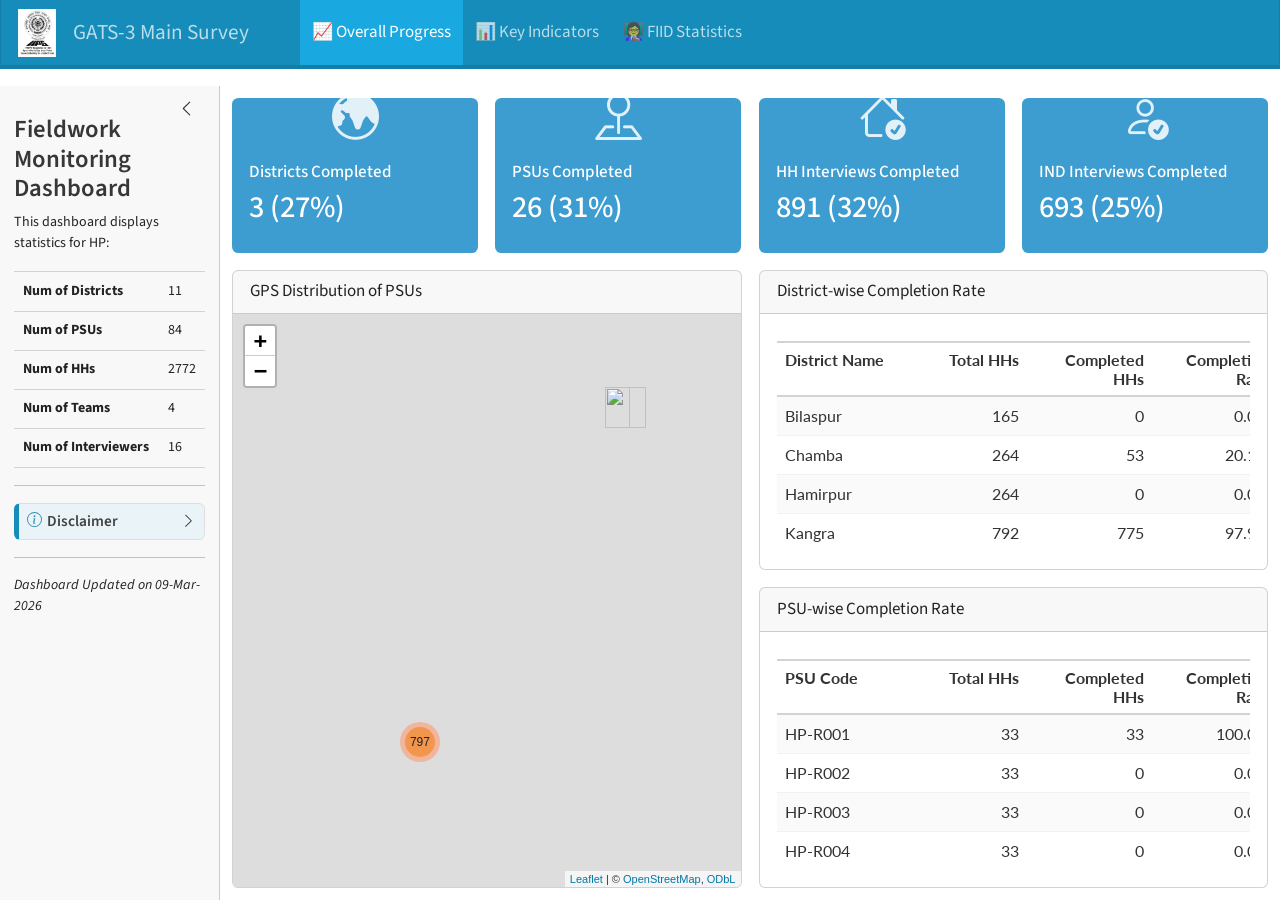
==== commit 738fb5a0: "Built site for gh-pages" ====
--- a/index.html
+++ b/index.html
@@ -121,6 +121,16 @@
 </header>
 <div class="page-layout-custom quarto-dashboard-content bslib-gap-spacing html-fill-container bslib-page-fill quarto-dashboard-pages dashboard-sidebar-container">  
 
+<div class="cell bslib-grid-item html-fill-item">
+<style type="text/css">
+
+/* Shrinks the value text inside all bslib value boxes */
+.bslib-value-box .value-box-value {
+font-size: 1.8rem !important; 
+}
+
+</style>
+</div>
 <div class="bslib-sidebar-layout html-fill-item html-fill-container" data-bslib-sidebar-open="desktop" data-bslib-sidebar-init="true" style=" --bslib-sidebar-width: 220px" data-bslib-sidebar-border="false" data-bslib-sidebar-border-radius="false"><div class="main html-fill-container html-fill-item"><div class="sidebar-content html-fill-item html-fill-container">
 <div class="tab-content bslib-grid html-fill-item html-fill-container" style="display: grid; grid-template-columns: minmax(3em, 1fr);
 grid-auto-rows: minmax(0, 1fr);">
@@ -139,52 +149,55 @@
 Districts Completed
 </p>
 <p class="value-box-value">
-0 (0%)
+3 (27%)
 </p>
 </div>
 </div>
 </div>
 <script data-bslib-card-init="">bslib.Card.initializeAllCards();</script></div><div class="card valuebox cell html-fill-item html-fill-container bslib-card bslib-value-box bg-info showcase-left-center" data-bslib-card-init="" data-require-bs-caller="card()">
 <div class="card-body html-fill-item html-fill-container">
-<div data-icon="database-up" class="html-fill-item html-fill-container value-box-grid">
+<div data-icon="pin-map" class="html-fill-item html-fill-container value-box-grid">
 <div class="value-box-showcase html-fill-item html-fill-container">
 
-<i class="bi bi-database-up"></i></div>
+<i class="bi bi-pin-map"></i></div>
 <div class="value-box-area">
 <p class="value-box-title">
 PSUs Completed
 </p>
 <p class="value-box-value">
-0 (0%)
+26 (31%)
 </p>
 </div>
 </div>
 </div>
-<script data-bslib-card-init="">bslib.Card.initializeAllCards();</script></div><div class="card valuebox cell html-fill-item html-fill-container bslib-card bslib-value-box bg-info" data-bslib-card-init="" data-require-bs-caller="card()">
+<script data-bslib-card-init="">bslib.Card.initializeAllCards();</script></div><div class="card valuebox cell html-fill-item html-fill-container bslib-card bslib-value-box bg-info showcase-left-center" data-bslib-card-init="" data-require-bs-caller="card()">
 <div class="card-body html-fill-item html-fill-container">
-<div class="html-fill-item html-fill-container value-box-grid">
+<div data-icon="house-check" class="html-fill-item html-fill-container value-box-grid">
+<div class="value-box-showcase html-fill-item html-fill-container">
+
+<i class="bi bi-house-check"></i></div>
 <div class="value-box-area">
 <p class="value-box-title">
-Households Completed
+HH Interviews Completed
 </p>
 <p class="value-box-value">
-685 (25%)
+891 (32%)
 </p>
 </div>
 </div>
 </div>
-<script data-bslib-card-init="">bslib.Card.initializeAllCards();</script></div><div class="card valuebox cell html-fill-item html-fill-container bslib-card bslib-value-box bg-success showcase-left-center" data-bslib-card-init="" data-require-bs-caller="card()">
+<script data-bslib-card-init="">bslib.Card.initializeAllCards();</script></div><div class="card valuebox cell html-fill-item html-fill-container bslib-card bslib-value-box bg-info showcase-left-center" data-bslib-card-init="" data-require-bs-caller="card()">
 <div class="card-body html-fill-item html-fill-container">
-<div data-icon="hand-thumbs-up" class="html-fill-item html-fill-container value-box-grid">
+<div data-icon="person-check" class="html-fill-item html-fill-container value-box-grid">
 <div class="value-box-showcase html-fill-item html-fill-container">
 
-<i class="bi bi-hand-thumbs-up"></i></div>
+<i class="bi bi-person-check"></i></div>
 <div class="value-box-area">
 <p class="value-box-title">
-Consent Refusal Rate
+IND Interviews Completed
 </p>
 <p class="value-box-value">
-11 (1.6%)
+693 (25%)
 </p>
 </div>
 </div>
@@ -200,8 +213,8 @@
 </span></div></div>
 <div class="card-body html-fill-item html-fill-container" style="padding: 0px;">
 <div class="cell-output-display html-fill-item html-fill-container">
-<div class="leaflet html-widget html-fill-item html-fill-container" id="htmlwidget-9d717e3c80123d901d86" style="width:100%;height:195px;"></div>
-<script type="application/json" data-for="htmlwidget-9d717e3c80123d901d86">{"x":{"options":{"crs":{"crsClass":"L.CRS.EPSG3857","code":null,"proj4def":null,"projectedBounds":null,"options":{}}},"calls":[{"method":"addTiles","args":["https://{s}.tile.openstreetmap.org/{z}/{x}/{y}.png",null,null,{"minZoom":0,"maxZoom":18,"tileSize":256,"subdomains":"abc","errorTileUrl":"","tms":false,"noWrap":false,"zoomOffset":0,"zoomReverse":false,"opacity":1,"zIndex":1,"detectRetina":false,"attribution":"&copy; <a href=\"https://openstreetmap.org/copyright/\">OpenStreetMap<\/a>,  <a href=\"https://opendatacommons.org/licenses/odbl/\">ODbL<\/a>"}]},{"method":"addMarkers","args":[[32.52012666666667,32.520185,32.52000166666667,32.52015333333333,32.52040166666666,32.5314977,32.519815,32.52019499999999,32.52009833333333,32.52004166666666,32.51960999999999,31.98470666666666,32.52025166666667,32.52032833333333,32.52014833333333,32.520595,32.52015666666667,32.52018333333333,32.5323585,37.71828833333333,32.520915,32.52133,32.5212,32.52078666666667,32.52038,32.52023,32.52086833333333,32.52098666666667,32.52039,32.45172166666667,32.450995,32.45129333333333,32.45111333333333,32.450805,32.45024833333333,32.45117666666667,32.45147499999999,32.45136166666667,32.45151166666667,32.45197833333334,32.45236666666666,32.45370666666667,32.06479666666667,32.0647452,32.06422833333333,32.064415,32.06415333333334,32.06234,32.06221333333334,32.05884166666667,32.05967333333333,32.06033,32.05977166666666,32.060035,32.06030333333333,32.05964333333333,32.05874666666667,32.05944666666667,32.06360166666666,32.06192666666666,32.05962333333333,32.05967166666667,32.05939,32.057965,32.06176333333334,32.06256166666667,32.06461333333333,32.06471666666666,32.060015,32.06630833333334,32.06575,32.08077833333333,32.081485,32.08076666666667,32.08067666666667,32.08109833333333,32.08090166666667,32.08157166666667,32.08097,32.080905,32.08093833333333,32.080265,32.08176833333334,32.08103333333334,32.08077666666667,32.08084333333333,32.080845,32.08080166666667,32.08241,32.08079333333333,32.08074999999999,32.07849,32.07891166666666,32.081375,32.078385,32.07912166666667,32.080245,32.07877333333333,32.07882833333333,32.08140166666667,32.08150666666667,32.08126,32.20141666666667,32.199295,32.201555,32.199985,32.20072833333334,32.19716166666667,32.19698666666667,32.19682,32.19680333333334,32.19400666666667,32.19858666666666,32.1961,32.19449666666667,32.19395666666667,32.19387666666667,32.19578333333333,32.19688333333333,32.19741666666666,32.200315,32.20072833333334,32.19826666666667,32.20221333333333,32.20141833333333,32.201375,32.20209166666667,32.20191166666667,32.20119333333334,32.20125833333334,32.20125166666666,31.84201833333333,31.84157833333334,31.84133666666667,31.8452263,31.841405,31.7653,31.84041666666667,31.84059666666667,31.8406611,31.84066166666667,31.84058166666667,31.83982833333334,31.84045,31.84500166666667,31.84363,31.8438,31.84369333333333,31.84376166666667,31.8434988,31.84313333333334,31.84252833333333,31.84351833333334,31.84271666666667,31.843275,31.84143,31.8423079,31.83998166666667,31.8452289,31.84238,31.84080166666667,31.84102166666667,31.84357833333333,31.843145,31.84370666666667,31.83710833333334,31.84105666666667,31.842605,31.83705333333333,31.83693666666666,31.83722666666667,31.83698499999999,31.83665166666666,31.83712666666667,31.837325,31.83765666666666,31.83633166666667,31.83716833333334,31.836885,31.836495,31.83549166666667,31.83496833333334,31.83406166666667,31.83410833333333,31.8312335,31.836995,31.83701333333333,31.83172166666667,31.83766666666667,31.83845,31.837115,32.23861333333333,32.23811,32.23708833333333,32.238965,32.24200833333334,32.239295,32.24186333333333,32.23674166666667,32.23641333333333,32.24135,32.23946,32.24094333333333,32.23863333333334,32.24029833333334,32.24004,32.24116,32.24080833333333,32.23918,32.24113166666667,32.24105666666667,32.24094333333333,32.23864,32.23951,32.239505,32.238895,32.23857833333333,32.23957166666666,32.23957333333333,32.23907,32.240415,32.12830666666667,32.12942333333334,32.12969666666667,32.12919666666667,32.12922666666667,32.12898833333334,32.12924166666667,32.12861666666667,32.12829,32.128555,32.128885,32.130765,32.13112166666667,32.13103666666667,32.13048333333334,32.13132333333333,32.13135166666667,32.131235,32.13023333333333,32.12984666666667,32.13142000000001,32.13096333333333,32.129465,32.131545,32.131725,32.13114166666666,32.13316333333333,32.132155,32.13290833333333,32.13253166666667,32.13177833333334,31.94892666666666,31.94717166666667,31.94935666666667,31.950635,31.94950166666667,31.95204833333333,31.9520385,31.95205833333334,31.948335,31.95020833333333,31.948205,31.94787666666667,31.94792166666667,31.948215,31.94856333333333,31.94707833333333,31.94814666666667,31.94704,31.94720833333333,31.94721333333333,31.95012,31.94991,31.94959833333333,31.949715,31.94816666666667,31.94897833333334,31.94882166666666,31.94995166666667,31.94738166666667,32.11384833333333,32.11451833333333,32.11388166666666,32.10541333333333,32.11248833333333,32.11194166666667,32.11322,32.11203166666667,32.11075,32.11061333333334,32.11089666666667,32.11061166666666,32.10990333333334,32.10955666666667,32.10954,32.107605,32.10698833333333,32.107285,32.10672833333333,32.10749999999999,32.11085166666667,32.11152666666667,32.11327000000001,32.11245166666667,32.11401666666666,32.11392,32.11465166666667,32.11567333333333,32.11384666666667,32.2151769,32.21412833333333,32.21600166666666,32.21547666666667,32.21491,32.21409000000001,32.21438,32.21461833333333,32.214195,32.21483333333333,32.21496666666667,32.214875,32.21471,32.21504833333334,32.21487833333333,32.21512333333333,32.215195,32.2152597,32.215735,32.20975,32.20958666666667,32.20988166666667,32.20974333333334,32.21031833333333,32.2102306,32.20972833333334,32.20986833333333,32.2153067,32.2103824,32.21015166666667,31.81841333333334,31.81737,31.81820333333333,31.80909833333333,31.81691166666667,31.81704833333333,31.81695,31.808495,31.816905,31.81579333333333,31.813205,31.810955,31.812805,31.812525,31.81140166666667,31.80978,31.81309,31.80956166666666,31.81210833333334,31.81149666666667,31.80955166666667,31.809295,31.80853166666667,31.80943166666667,31.80865833333333,31.80816833333333,31.80914333333333,31.80956333333334,31.81846666666667,31.81743833333333,31.92381666666667,31.92413,31.923975,31.92463,31.924595,31.925055,31.924905,31.92489833333333,31.92462,31.92479666666667,31.9248945,31.92495166666667,31.92648833333334,31.92571333333334,31.92677333333334,31.927405,31.92707666666667,31.92511,31.92471,31.92523666666667,31.92549,31.92202666666667,31.919494,31.92122,31.92169166666667,31.92291166666666,31.92265166666667,31.92296833333333,31.92314166666667,31.92343666666666,31.92351666666667,32.28273166666667,32.352025,32.349155,32.34768999999999,32.34831833333333,32.346055,32.347985,32.34713666666666,32.34880333333333,32.3467938,32.34613666666667,32.3406156,32.34326333333333,32.343655,32.34338333333334,32.3432381,32.34310166666667,32.343634,32.34522333333334,32.34615833333333,32.3469703,32.3469746,32.3469422,32.34803166666666,32.12117666666666,32.1188311,32.11549166666667,32.114645,32.11555333333333,32.11500166666666,32.11615500000001,32.115265,32.11540666666667,32.11510166666667,32.11527333333333,32.11501,32.1157704,32.115835,32.11432333333333,32.11614333333333,32.11695166666667,32.11605666666667,32.11542333333333,32.11531666666666,32.11542666666666,32.11531166666667,32.11548333333334,32.11571666666667,32.11579166666667,32.11563166666667,32.11604666666666,32.11732666666667,32.11764666666667,32.11816,32.11916333333333,32.08558666666667,32.08561333333333,32.0854256,32.08544833333334,32.08426,32.08496166666666,32.0844784,32.084425,32.0840838,32.0838006,32.08308,32.0858816,32.084065,32.08355833333334,32.083355,32.0844703,32.083355,32.08216666666667,32.08238666666667,32.08164166666666,32.08171166666667,32.08227666666667,32.078565,32.08382,32.08076666666667,32.08095,32.08091,32.08243333333333,32.08265833333333,32.08475333333333,32.08450833333333,32.09387666666667,32.09222333333333,32.09038166666667,32.09,32.09182166666667,32.09085666666667,32.09087333333333,32.09101333333333,32.09108666666667,32.09184166666667,32.09467666666667,32.09494666666667,32.09523333333333,32.09683833333334,32.094478,32.096975,32.09699666666667,32.09704833333333,32.097625,32.09771666666666,32.09707166666667,32.09815666666667,32.099115,32.09858833333333,32.09851333333334,32.096065,32.09575,32.08505333333333,32.08492666666667,32.08477333333334,32.08300833333333,32.03472666666666,32.03493833333334,32.03403,32.03330666666667,32.033495,32.03330500000001,32.03250666666667,32.03169833333333,32.03222166666667,32.03324,32.035355,32.03454333333333,32.03464666666666,32.03517,32.03543,32.03566333333333,32.03559666666667,32.03598666666667,32.03618833333334,32.03645333333333,32.036765,32.03640666666667,32.03611,32.03594166666667,32.03688333333334,32.03571666666667,31.89779,31.89834166666667,31.89674,31.89841166666667,31.89737166666666,31.89820166666667,31.896565,31.89547666666666,31.89622,31.89602833333333,31.89576166666667,31.897365,31.89828666666666,31.89559833333334,31.89728333333333,31.89742166666667,31.89813833333334,31.89825833333333,31.89808166666667,31.89826,31.89833666666667,31.89453833333334,31.90035666666667,31.89843166666667,31.89831,31.89831833333334,31.902595,32.29469333333333,32.29306666666666,32.291415,32.29447833333334,32.291655,32.2952,32.29495,32.29401666666667,32.29368166666666,32.29440833333333,32.28311666666666,32.28853833333334,32.28782166666667,32.28837,32.28809666666667,32.28869833333333,32.28810333333333,32.28762166666667,32.289255,32.291165,32.29017166666667,32.28824333333333,32.28930166666667,32.28975166666667,32.28949333333333,32.28959166666667,32.28974,32.289895,32.28874166666667,32.28830833333333,32.04801166666667,32.04783166666667,32.04769833333333,32.04801833333333,32.04793833333333,32.04797166666666,32.04792999999999,32.04806166666666,32.04804,32.04756333333333,32.04802666666667,32.04805666666667,32.04840333333333,32.04793166666666,32.04796666666667,32.04791833333334,32.04798666666667,32.04865833333334,32.04919333333333,32.04793666666667,32.04824,32.04801,32.04789,32.04875333333334,32.04821833333333,32.04916666666666,32.04791666666667,32.04794666666667,32.04905666666667,32.04914333333333,32.04912833333334,32.216255,32.21580666666667,32.21580833333334,32.21548833333333,32.21520666666667,32.21509833333334,32.21461666666666,32.21433,32.2155438,32.21426166666667,32.21365833333333,32.21312666666667,32.21406833333333,32.20585833333334,32.216715,32.21654166666666,32.21673666666666,32.21668166666667,32.21636333333333,32.21668833333333,32.205955,32.21717666666667,32.21376666666666,32.2184481,32.218205,32.2176806,32.15103166666667,32.15120666666667,32.15126,32.15174333333334,32.15237666666667,32.15252166666667,32.15006333333334,32.15336666666667,32.15198833333333,32.15119333333334,32.151225,32.15133666666667,32.149265,32.14850166666667,32.14836666666667,32.148125,32.14931833333333,32.14896666666667,32.148665,32.14903166666667,32.14881333333334,32.149045,32.14930166666667,32.14937666666666,32.14920333333334,32.149085,32.26706333333333,32.26861,32.2691922,32.26988833333333,32.269645,32.269975,32.269975,32.25526166666667,32.2707393,32.27261333333333,32.27095666666666,32.27476166666667,32.27256,32.27171,32.27185166666666,32.27209333333334,32.27002,32.2735,32.27255,32.27269333333334,32.27280833333334,32.27168333333334,32.27195833333334,32.27085333333333,32.27035333333333,32.270935,32.27076166666667,32.269685,32.268955,32.26860833333333,32.26846166666667,32.268105,31.51008833333334,31.51124666666666,31.51046333333334,31.51043333333334,31.51088166666667,31.51114833333333,31.510675,31.51104333333334,31.51033333333333,31.51036,31.50957166666667,31.50952666666667,31.50908,31.5084919,31.50775,31.5085128,31.50675833333333,31.50666666666667,31.50765166666667,31.50658333333333,31.50719,31.50187,31.50898333333334,31.50643666666667,31.506385,31.50845833333334,31.5088064,31.51001333333334,31.50644,31.50948166666667,31.50942666666667,31.77881333333333,31.7794097,31.77989333333333,31.77547166666666,31.77716333333334,31.77748,31.77689333333334,31.77751833333333,31.77839666666666,31.77748,31.77779666666667,31.7796,31.78037,31.78099,31.779815,31.780125,31.77883333333333,31.77853666666666,31.77910166666667,31.77976,31.780805,31.78052666666667,31.78069,31.78115666666667,31.781228,31.78068166666667,31.78170166666666,31.78134666666666,31.78085166666666,31.78009666666667,32.20629,32.20729666666667,32.20629833333333,32.20708,32.20666666666667,32.20685,32.20698666666667,32.20692833333333,32.20735666666667,32.20552,32.20635166666667,32.20647,32.206605,32.20629833333333,32.2073381,32.20434666666667,32.20459666666667,32.2049959,32.20519,32.2064775,32.20732],[75.97257166666667,75.97228666666666,75.97114000000001,75.96882666666667,75.96938833333334,75.9758957,75.96918833333334,75.96929833333334,75.97020833333333,75.97012333333333,75.97049333333332,74.84843000000001,75.97006333333334,75.97043666666667,75.97002666666667,75.97458333333334,75.97068333333333,75.97029833333333,75.9640552,80.54742666666667,75.97049,75.97113833333333,75.97235000000001,75.97139999999999,75.97163333333333,75.970865,75.97234,75.97222666666667,75.97243333333333,76.49275333333334,76.49437333333334,76.49395,76.49338833333333,76.49279166666666,76.49259333333333,76.493195,76.49218500000001,76.49280666666667,76.49268499999999,76.49222166666667,76.49197166666666,76.49252333333334,76.46253666666667,76.4622734,76.46191833333334,76.46249666666667,76.46254999999999,76.46119666666667,76.46060166666666,76.46203,76.46206166666666,76.46251333333333,76.46280333333334,76.46266833333334,76.46197166666667,76.46131166666667,76.46235666666666,76.46120833333333,76.46088,76.46175333333333,76.46119,76.45835166666667,76.46066166666667,76.46045166666666,76.46053000000001,76.46065333333333,76.46128999999999,76.46312500000001,76.46213333333334,76.46171,76.46267833333333,75.91744333333332,75.917575,75.91767166666666,75.91759999999999,75.91745999999999,75.91742333333333,75.91701333333334,75.91759666666667,75.91769333333333,75.91761166666667,75.917455,75.91745333333333,75.91775666666668,75.91753833333334,75.91821,75.91762999999999,75.91765166666667,75.91746333333334,75.91759499999999,75.91774333333333,75.91709833333333,75.91712166666666,75.9173,75.91663166666667,75.91718833333333,75.91697500000001,75.91753666666666,75.91701500000001,75.917275,75.91702166666667,75.91715666666667,76.22625500000001,76.22384666666667,76.22444,76.22572833333334,76.22568833333334,76.22116166666666,76.22123166666667,76.22070000000001,76.220675,76.21816666666668,76.21694833333332,76.21897833333334,76.21984500000001,76.21925166666666,76.21931666666666,76.21932166666667,76.21991,76.22011166666667,76.22048333333333,76.21961666666667,76.21900166666666,76.21878833333334,76.21822833333334,76.21818499999999,76.21828333333333,76.21905666666666,76.22081,76.22126666666666,76.22108499999999,76.26784666666667,76.26749666666666,76.26704333333333,76.2568612,76.26675166666668,76.33725666666666,76.26613333333333,76.265845,76.2651352,76.26566333333334,76.26481666666668,76.264005,76.26473833333333,76.26358166666667,76.262995,76.26323833333332,76.26324,76.26318833333333,76.2629053,76.26273500000001,76.26249,76.26594166666668,76.26247499999999,76.26265666666667,76.26267,76.26155249999999,76.26297833333334,76.2568684,76.26159166666666,76.26179499999999,76.26514999999999,76.09004166666666,76.08933999999999,76.08853000000001,76.09086000000001,76.08894166666667,76.08813499999999,76.09111833333333,76.09108333333333,76.09133833333334,76.091095,76.08487666666666,76.08476833333334,76.09044166666666,76.08982833333333,76.0908,76.09095333333333,76.08466666666666,76.08441833333333,76.08336333333334,76.08348500000001,76.08233333333332,76.08222166666665,76.0803738,76.09096,76.08453666666666,76.08079500000001,76.08485833333334,76.08778166666666,76.09091333333335,76.27333833333334,76.27343999999999,76.27382666666668,76.27307833333333,76.27145999999999,76.27381,76.27129333333333,76.27375499999999,76.27463666666667,76.27102166666667,76.272355,76.27108166666667,76.27360333333333,76.27205833333333,76.27143,76.27137333333333,76.271265,76.27203,76.27116666666667,76.27093333333333,76.27088999999999,76.27162666666666,76.27230666666667,76.273315,76.271635,76.27259333333333,76.27194333333334,76.27356333333334,76.27326833333333,76.271395,76.5669,76.56520500000001,76.56556999999999,76.56539833333333,76.56538666666667,76.56679166666666,76.56695833333333,76.565995,76.56622666666667,76.56700000000001,76.56703,76.56532999999999,76.56513666666666,76.56525000000001,76.56580666666667,76.56467500000001,76.56427166666667,76.56417666666667,76.56406333333332,76.56292000000001,76.56139666666667,76.56215999999999,76.56251666666667,76.562445,76.5638,76.56180833333333,76.56738166666668,76.56225833333333,76.56386666666667,76.56389166666666,76.56394333333333,76.64254166666666,76.64359166666667,76.64175,76.64193,76.63151166666667,76.65012833333334,76.65014499999999,76.65053166666667,76.64640833333333,76.64621000000001,76.643405,76.64355166666665,76.64283999999999,76.642895,76.64273166666666,76.64297833333333,76.6429,76.64342333333335,76.64326,76.64273,76.63581166666667,76.63246000000001,76.63164,76.63098333333333,76.63145166666666,76.63101666666667,76.630825,76.64154166666667,76.64718666666666,76.42676333333334,76.42559,76.425465,76.268765,76.42157833333334,76.42396333333333,76.42703499999999,76.427345,76.42713999999999,76.42743833333334,76.42729166666666,76.42674166666667,76.42829499999999,76.42851666666667,76.42849,76.43080666666667,76.42968999999999,76.43175333333333,76.43327833333333,76.43183666666667,76.43202333333333,76.43454166666668,76.43554666666667,76.43456500000001,76.43222999999999,76.43029333333334,76.42993,76.42950833333333,76.435545,76.3023329,76.30427166666666,76.303185,76.30364,76.30359,76.30228000000001,76.30205500000001,76.30263333333333,76.30240166666667,76.30270999999999,76.30271833333333,76.30311166666667,76.30278166666668,76.302015,76.302105,76.30194499999999,76.30156833333334,76.30225590000001,76.29999500000001,76.29471166666667,76.294875,76.29468166666668,76.29165166666667,76.29133666666667,76.29230200000001,76.292455,76.293735,76.30088910000001,76.2909417,76.29419333333334,76.25969000000001,76.26003666666666,76.26242333333333,76.257575,76.26156666666667,76.26112833333333,76.26092,76.25663833333333,76.26152833333335,76.26050000000001,76.25925000000001,76.25749833333333,76.26098666666667,76.26183666666667,76.25728166666666,76.25757333333333,76.25918666666666,76.25719666666667,76.25769,76.25761666666668,76.256745,76.25688166666667,76.25633333333333,76.26003666666666,76.25899166666666,76.25846166666666,76.25717666666667,76.25668999999999,76.26437666666668,76.26029166666667,76.23516333333333,76.23516666666666,76.234685,76.23334833333334,76.23313499999999,76.23270166666666,76.23255999999999,76.23236,76.23197166666667,76.23209833333334,76.2315777,76.23228333333333,76.23321166666666,76.23351666666667,76.23432,76.23569333333333,76.23543500000001,76.23409666666666,76.23488833333334,76.23493666666667,76.23530666666667,76.23532833333334,76.230903,76.23489833333333,76.23485333333333,76.234185,76.23394499999999,76.23382666666666,76.23376166666667,76.23348833333333,76.232895,75.85198833333334,75.91539666666667,75.91427666666667,75.91600666666666,75.91563833333333,75.91024166666666,75.91411666666666,75.91280333333334,75.91195833333333,75.9104526,75.91116666666667,75.91188440000001,75.91150166666667,75.90980333333333,75.90962500000001,75.9096625,75.90894333333334,75.90962759999999,75.91028,75.90882166666667,75.9071805,75.90717410000001,75.9072056,75.91098000000001,76.26153333333333,76.2602412,76.25682333333333,76.25837833333334,76.25783,76.25600333333334,76.25794833333333,76.25816166666667,76.25686166666667,76.25765333333334,76.25664499999999,76.25680333333334,76.25646020000001,76.256315,76.25577166666667,76.25633500000001,76.25288333333333,76.25541166666667,76.25663,76.25635333333334,76.25636833333333,76.25650833333334,76.2576,76.25685833333334,76.25693333333334,76.25721666666666,76.25731,76.25863,76.256835,76.25930166666667,76.26139833333333,76.35090166666667,76.35029166666666,76.3515723,76.35125833333333,76.351055,76.350615,76.350297,76.35123166666668,76.3505688,76.3509389,76.35164166666667,76.3577591,76.35018333333333,76.350005,76.34959000000001,76.35023200000001,76.34921833333333,76.34847166666667,76.34907166666667,76.34900166666667,76.34941499999999,76.34850166666666,76.3463837,76.35015833333334,76.34659000000001,76.34682333333333,76.346025,76.34816500000001,76.34867333333334,76.34942666666667,76.34962333333333,76.59374,76.59439999999999,76.59191333333334,76.59058666666667,76.59364000000001,76.59471333333333,76.59473833333332,76.59386666666666,76.593855,76.59158666666667,76.59283499999999,76.59274833333333,76.59252833333333,76.59141500000001,76.5916247,76.59070166666667,76.59084,76.59137666666668,76.59063666666665,76.59084833333333,76.590795,76.59025333333334,76.590535,76.58975666666667,76.59084333333334,76.59212333333333,76.59284666666667,76.59788333333333,76.59891833333333,76.59883833333333,76.59973833333333,76.55322833333334,76.55309333333334,76.55207666666666,76.55313500000001,76.55242,76.5526,76.55032666666666,76.54996833333333,76.54999166666667,76.55049000000001,76.55197833333334,76.55199500000001,76.55203,76.55209499999999,76.55196166666666,76.55225,76.55201333333333,76.55173333333333,76.55148666666668,76.55135833333334,76.55134333333334,76.5518,76.55188,76.55196500000001,76.55198833333334,76.55321333333333,76.62093499999999,76.62121166666667,76.62912166666666,76.62904166666667,76.62833166666665,76.62134833333333,76.62868666666667,76.63548166666666,76.62999833333333,76.63012000000001,76.62956333333334,76.63518833333333,76.62136166666666,76.63269166666667,76.63777666666667,76.63679333333333,76.620885,76.62148499999999,76.62124833333334,76.62129499999999,76.62139999999999,76.63063833333334,76.62869833333333,76.62152666666665,76.62136000000001,76.62132666666666,76.629615,75.82694499999999,75.82513333333333,75.82543000000001,75.82711333333333,75.82507833333334,75.82186833333334,75.82082833333334,75.82254166666667,75.82338166666666,75.82222499999999,75.85380833333333,75.822935,75.82224833333333,75.82237166666667,75.82234833333334,75.82298,75.820015,75.81882,75.81943333333334,75.81839833333333,75.81808666666667,75.815185,75.81143166666668,75.807885,75.80736333333333,75.8079,75.81204166666666,75.81280166666667,75.81333833333333,75.81346499999999,76.07928833333334,76.07944833333333,76.07901,76.07958166666667,76.07943833333334,76.07937666666666,76.07937,76.07937166666667,76.07948,76.07912333333334,76.07945666666666,76.07943666666667,76.07985333333333,76.08022666666668,76.07934333333333,76.07942166666666,76.079385,76.07979999999999,76.08080666666666,76.07902,76.07933,76.07941000000001,76.0793,76.07998333333333,76.07944166666667,76.08067833333332,76.079345,76.07925,76.080585,76.08071833333334,76.08072666666666,75.66897999999999,75.66889166666667,75.66896666666666,75.66932,75.66966499999999,75.66892333333334,75.6692,75.669845,75.6690064,75.66938333333333,75.66934333333333,75.66798999999999,75.66904,75.66316166666667,75.66946,75.66844166666667,75.66859333333333,75.66865666666666,75.66886666666666,75.66896,75.66350666666668,75.66844333333333,75.66264333333334,75.6676829,75.66833833333334,75.6685889,75.72912666666666,75.72090166666666,75.728735,75.72844666666667,75.72916000000001,75.72882833333333,75.72913,75.72942500000001,75.72635333333332,75.725565,75.72410666666666,75.72404666666667,75.72869666666666,75.72795500000001,75.727965,75.72800666666667,75.72732333333333,75.72747833333332,75.72781833333333,75.72759333333333,75.72776500000001,75.72783833333332,75.72808499999999,75.72860833333334,75.72873833333333,75.72858333333333,75.87547666666666,75.87494833333334,75.87481409999999,75.87367999999999,75.87394500000001,75.87425833333333,75.87184000000001,75.89080666666668,75.8717781,75.87293666666666,75.87198333333335,75.87786333333334,75.87332333333333,75.87390666666667,75.87372166666667,75.87285,75.87351333333332,75.87348166666668,75.87334333333334,75.87398833333333,75.87334833333333,75.874635,75.87444166666667,75.87390166666667,75.874675,75.87561333333333,75.87537999999999,75.87584833333334,75.87570166666666,75.87573666666667,75.87673666666666,75.87661833333333,76.17708833333333,76.17861166666667,76.19116000000001,76.18305000000001,76.17866666666667,76.1801,76.17994166666668,76.179025,76.17905833333333,76.17894166666666,76.17897500000001,76.17848833333333,76.17641499999999,76.1779714,76.17826833333334,76.1779693,76.18154666666666,76.18479166666665,76.18639166666667,76.18577833333333,76.18758166666666,76.17822833333334,76.18250166666667,76.18292333333333,76.17870500000001,76.17751,76.1773415,76.17716166666668,76.17919000000001,76.17643166666667,76.17555666666667,76.015395,76.0143139,76.01285833333333,76.01176833333334,76.01213833333333,76.01145333333334,76.00963,76.00912166666667,76.00897666666667,76.01046166666667,76.01203000000001,76.01090333333333,76.01261,76.00412,76.01045666666667,76.01085333333334,76.00869166666666,76.00964333333333,76.00852666666667,76.00938166666667,76.00736333333333,76.00606166666667,76.00533833333334,76.00418500000001,76.0042905,76.00579833333333,76.00716666666668,76.00792666666666,76.00796333333332,76.00916333333333,76.32534000000001,76.32397333333333,76.32520833333334,76.32570333333334,76.32560166666667,76.32564000000001,76.32559333333333,76.32553833333333,76.32564166666666,76.32446166666666,76.32506833333333,76.32475666666666,76.32526833333333,76.325405,76.3239992,76.32563333333333,76.325985,76.3264525,76.32719999999999,76.3253595,76.32393833333334],null,null,null,{"interactive":true,"draggable":false,"keyboard":true,"title":"","alt":"","zIndexOffset":0,"opacity":1,"riseOnHover":false,"riseOffset":250},["<b>District: <\/b>Chamba<br><b>PSU Code: <\/b>HP-R001<br><b>FIID: <\/b>120401<br><b>HH No: <\/b>GATS-3/004/001","<b>District: <\/b>Chamba<br><b>PSU Code: <\/b>HP-R001<br><b>FIID: <\/b>120404<br><b>HH No: <\/b>GATS-3/007/001","<b>District: <\/b>Chamba<br><b>PSU Code: <\/b>HP-R001<br><b>FIID: <\/b>120402<br><b>HH No: <\/b>GATS-3/013/002","<b>District: <\/b>Chamba<br><b>PSU Code: <\/b>HP-R001<br><b>FIID: <\/b>120403<br><b>HH No: <\/b>GATS-3/031/001","<b>District: <\/b>Chamba<br><b>PSU Code: <\/b>HP-R001<br><b>FIID: <\/b>120403<br><b>HH No: <\/b>GATS-3/035/001","<b>District: <\/b>Chamba<br><b>PSU Code: <\/b>HP-R001<br><b>FIID: <\/b>120404<br><b>HH No: <\/b>GATS-3/040/001","<b>District: <\/b>Chamba<br><b>PSU Code: <\/b>HP-R001<br><b>FIID: <\/b>120401<br><b>HH No: <\/b>GATS-3/041/002","<b>District: <\/b>Chamba<br><b>PSU Code: <\/b>HP-R001<br><b>FIID: <\/b>120403<br><b>HH No: <\/b>GATS-3/042/001","<b>District: <\/b>Chamba<br><b>PSU Code: <\/b>HP-R001<br><b>FIID: <\/b>120403<br><b>HH No: <\/b>GATS-3/046/001","<b>District: <\/b>Chamba<br><b>PSU Code: <\/b>HP-R001<br><b>FIID: <\/b>120401<br><b>HH No: <\/b>GATS-3/046/002","<b>District: <\/b>Chamba<br><b>PSU Code: <\/b>HP-R001<br><b>FIID: <\/b>120403<br><b>HH No: <\/b>GATS-3/051/001","<b>District: <\/b>Chamba<br><b>PSU Code: <\/b>HP-R001<br><b>FIID: <\/b>120401<br><b>HH No: <\/b>GATS-3/052/001","<b>District: <\/b>Chamba<br><b>PSU Code: <\/b>HP-R001<br><b>FIID: <\/b>120401<br><b>HH No: <\/b>GATS-3/053/001","<b>District: <\/b>Chamba<br><b>PSU Code: <\/b>HP-R001<br><b>FIID: <\/b>120401<br><b>HH No: <\/b>GATS-3/054/002","<b>District: <\/b>Chamba<br><b>PSU Code: <\/b>HP-R001<br><b>FIID: <\/b>120402<br><b>HH No: <\/b>GATS-3/054/003","<b>District: <\/b>Chamba<br><b>PSU Code: <\/b>HP-R001<br><b>FIID: <\/b>120403<br><b>HH No: <\/b>GATS-3/057/001","<b>District: <\/b>Chamba<br><b>PSU Code: <\/b>HP-R001<br><b>FIID: <\/b>120403<br><b>HH No: <\/b>GATS-3/058/001","<b>District: <\/b>Chamba<br><b>PSU Code: <\/b>HP-R001<br><b>FIID: <\/b>120402<br><b>HH No: <\/b>GATS-3/059/001","<b>District: <\/b>Chamba<br><b>PSU Code: <\/b>HP-R001<br><b>FIID: <\/b>120403<br><b>HH No: <\/b>GATS-3/060/001","<b>District: <\/b>Chamba<br><b>PSU Code: <\/b>HP-R001<br><b>FIID: <\/b>120403<br><b>HH No: <\/b>GATS-3/064/001","<b>District: <\/b>Chamba<br><b>PSU Code: <\/b>HP-R001<br><b>FIID: <\/b>120401<br><b>HH No: <\/b>GATS-3/067/001","<b>District: <\/b>Chamba<br><b>PSU Code: <\/b>HP-R001<br><b>FIID: <\/b>120403<br><b>HH No: <\/b>GATS-3/069/001","<b>District: <\/b>Chamba<br><b>PSU Code: <\/b>HP-R001<br><b>FIID: <\/b>120402<br><b>HH No: <\/b>GATS-3/071/002","<b>District: <\/b>Chamba<br><b>PSU Code: <\/b>HP-R001<br><b>FIID: <\/b>120401<br><b>HH No: <\/b>GATS-3/076/001","<b>District: <\/b>Chamba<br><b>PSU Code: <\/b>HP-R001<br><b>FIID: <\/b>120401<br><b>HH No: <\/b>GATS-3/079/001","<b>District: <\/b>Chamba<br><b>PSU Code: <\/b>HP-R001<br><b>FIID: <\/b>120404<br><b>HH No: <\/b>GATS-3/083/001","<b>District: <\/b>Chamba<br><b>PSU Code: <\/b>HP-R001<br><b>FIID: <\/b>120404<br><b>HH No: <\/b>GATS-3/086/001","<b>District: <\/b>Chamba<br><b>PSU Code: <\/b>HP-R001<br><b>FIID: <\/b>120401<br><b>HH No: <\/b>GATS-3/086/002","<b>District: <\/b>Chamba<br><b>PSU Code: <\/b>HP-R001<br><b>FIID: <\/b>120401<br><b>HH No: <\/b>GATS-3/088/002","<b>District: <\/b>Chamba<br><b>PSU Code: <\/b>HP-R005<br><b>FIID: <\/b>120104<br><b>HH No: <\/b>GATS-3/006/002","<b>District: <\/b>Chamba<br><b>PSU Code: <\/b>HP-R005<br><b>FIID: <\/b>120101<br><b>HH No: <\/b>GATS-3/011/001","<b>District: <\/b>Chamba<br><b>PSU Code: <\/b>HP-R005<br><b>FIID: <\/b>120104<br><b>HH No: <\/b>GATS-3/011/003","<b>District: <\/b>Chamba<br><b>PSU Code: <\/b>HP-R005<br><b>FIID: <\/b>120103<br><b>HH No: <\/b>GATS-3/027/001","<b>District: <\/b>Chamba<br><b>PSU Code: <\/b>HP-R005<br><b>FIID: <\/b>120102<br><b>HH No: <\/b>GATS-3/032/001","<b>District: <\/b>Chamba<br><b>PSU Code: <\/b>HP-R005<br><b>FIID: <\/b>120103<br><b>HH No: <\/b>GATS-3/034/001","<b>District: <\/b>Chamba<br><b>PSU Code: <\/b>HP-R005<br><b>FIID: <\/b>120101<br><b>HH No: <\/b>GATS-3/038/002","<b>District: <\/b>Chamba<br><b>PSU Code: <\/b>HP-R005<br><b>FIID: <\/b>120103<br><b>HH No: <\/b>GATS-3/045/001","<b>District: <\/b>Chamba<br><b>PSU Code: <\/b>HP-R005<br><b>FIID: <\/b>120103<br><b>HH No: <\/b>GATS-3/049/001","<b>District: <\/b>Chamba<br><b>PSU Code: <\/b>HP-R005<br><b>FIID: <\/b>120104<br><b>HH No: <\/b>GATS-3/064/001","<b>District: <\/b>Chamba<br><b>PSU Code: <\/b>HP-R005<br><b>FIID: <\/b>120103<br><b>HH No: <\/b>GATS-3/065/001","<b>District: <\/b>Chamba<br><b>PSU Code: <\/b>HP-R005<br><b>FIID: <\/b>120101<br><b>HH No: <\/b>GATS-3/067/001","<b>District: <\/b>Chamba<br><b>PSU Code: <\/b>HP-R005<br><b>FIID: <\/b>120102<br><b>HH No: <\/b>GATS-3/110/002","<b>District: <\/b>Kangra<br><b>PSU Code: <\/b>HP-R008<br><b>FIID: <\/b>120302<br><b>HH No: <\/b>GATS-3/003/001","<b>District: <\/b>Kangra<br><b>PSU Code: <\/b>HP-R008<br><b>FIID: <\/b>120304<br><b>HH No: <\/b>GATS-3/007/001","<b>District: <\/b>Kangra<br><b>PSU Code: <\/b>HP-R008<br><b>FIID: <\/b>120304<br><b>HH No: <\/b>GATS-3/013/001","<b>District: <\/b>Kangra<br><b>PSU Code: <\/b>HP-R008<br><b>FIID: <\/b>120302<br><b>HH No: <\/b>GATS-3/018/002","<b>District: <\/b>Kangra<br><b>PSU Code: <\/b>HP-R008<br><b>FIID: <\/b>120303<br><b>HH No: <\/b>GATS-3/022/001","<b>District: <\/b>Kangra<br><b>PSU Code: <\/b>HP-R008<br><b>FIID: <\/b>120301<br><b>HH No: <\/b>GATS-3/030/001","<b>District: <\/b>Kangra<br><b>PSU Code: <\/b>HP-R008<br><b>FIID: <\/b>120301<br><b>HH No: <\/b>GATS-3/033/001","<b>District: <\/b>Kangra<br><b>PSU Code: <\/b>HP-R008<br><b>FIID: <\/b>120301<br><b>HH No: <\/b>GATS-3/070/001","<b>District: <\/b>Kangra<br><b>PSU Code: <\/b>HP-R008<br><b>FIID: <\/b>120301<br><b>HH No: <\/b>GATS-3/075/001","<b>District: <\/b>Kangra<br><b>PSU Code: <\/b>HP-R008<br><b>FIID: <\/b>120301<br><b>HH No: <\/b>GATS-3/078/001","<b>District: <\/b>Kangra<br><b>PSU Code: <\/b>HP-R008<br><b>FIID: <\/b>120302<br><b>HH No: <\/b>GATS-3/081/001","<b>District: <\/b>Kangra<br><b>PSU Code: <\/b>HP-R008<br><b>FIID: <\/b>120302<br><b>HH No: <\/b>GATS-3/086/001","<b>District: <\/b>Kangra<br><b>PSU Code: <\/b>HP-R008<br><b>FIID: <\/b>120304<br><b>HH No: <\/b>GATS-3/091/001","<b>District: <\/b>Kangra<br><b>PSU Code: <\/b>HP-R008<br><b>FIID: <\/b>120303<br><b>HH No: <\/b>GATS-3/102/001","<b>District: <\/b>Kangra<br><b>PSU Code: <\/b>HP-R008<br><b>FIID: <\/b>120303<br><b>HH No: <\/b>GATS-3/106/001","<b>District: <\/b>Kangra<br><b>PSU Code: <\/b>HP-R008<br><b>FIID: <\/b>120301<br><b>HH No: <\/b>GATS-3/108/001","<b>District: <\/b>Kangra<br><b>PSU Code: <\/b>HP-R008<br><b>FIID: <\/b>120303<br><b>HH No: <\/b>GATS-3/115/001","<b>District: <\/b>Kangra<br><b>PSU Code: <\/b>HP-R008<br><b>FIID: <\/b>120304<br><b>HH No: <\/b>GATS-3/118/001","<b>District: <\/b>Kangra<br><b>PSU Code: <\/b>HP-R008<br><b>FIID: <\/b>120304<br><b>HH No: <\/b>GATS-3/124/001","<b>District: <\/b>Kangra<br><b>PSU Code: <\/b>HP-R008<br><b>FIID: <\/b>120301<br><b>HH No: <\/b>GATS-3/132/001","<b>District: <\/b>Kangra<br><b>PSU Code: <\/b>HP-R008<br><b>FIID: <\/b>120303<br><b>HH No: <\/b>GATS-3/136/001","<b>District: <\/b>Kangra<br><b>PSU Code: <\/b>HP-R008<br><b>FIID: <\/b>120301<br><b>HH No: <\/b>GATS-3/145/001","<b>District: <\/b>Kangra<br><b>PSU Code: <\/b>HP-R008<br><b>FIID: <\/b>120301<br><b>HH No: <\/b>GATS-3/158/001","<b>District: <\/b>Kangra<br><b>PSU Code: <\/b>HP-R008<br><b>FIID: <\/b>120303<br><b>HH No: <\/b>GATS-3/163/001","<b>District: <\/b>Kangra<br><b>PSU Code: <\/b>HP-R008<br><b>FIID: <\/b>120302<br><b>HH No: <\/b>GATS-3/169/001","<b>District: <\/b>Kangra<br><b>PSU Code: <\/b>HP-R008<br><b>FIID: <\/b>120303<br><b>HH No: <\/b>GATS-3/175/001","<b>District: <\/b>Kangra<br><b>PSU Code: <\/b>HP-R008<br><b>FIID: <\/b>120301<br><b>HH No: <\/b>GATS-3/179/001","<b>District: <\/b>Kangra<br><b>PSU Code: <\/b>HP-R008<br><b>FIID: <\/b>120301<br><b>HH No: <\/b>GATS-3/191/001","<b>District: <\/b>Kangra<br><b>PSU Code: <\/b>HP-R008<br><b>FIID: <\/b>120301<br><b>HH No: <\/b>GATS-3/195/001","<b>District: <\/b>Kangra<br><b>PSU Code: <\/b>HP-R009<br><b>FIID: <\/b>120101<br><b>HH No: <\/b>GATS-3/000/001","<b>District: <\/b>Kangra<br><b>PSU Code: <\/b>HP-R009<br><b>FIID: <\/b>120103<br><b>HH No: <\/b>GATS-3/004/001","<b>District: <\/b>Kangra<br><b>PSU Code: <\/b>HP-R009<br><b>FIID: <\/b>120103<br><b>HH No: <\/b>GATS-3/007/001","<b>District: <\/b>Kangra<br><b>PSU Code: <\/b>HP-R009<br><b>FIID: <\/b>120104<br><b>HH No: <\/b>GATS-3/012/001","<b>District: <\/b>Kangra<br><b>PSU Code: <\/b>HP-R009<br><b>FIID: <\/b>120101<br><b>HH No: <\/b>GATS-3/014/001","<b>District: <\/b>Kangra<br><b>PSU Code: <\/b>HP-R009<br><b>FIID: <\/b>120103<br><b>HH No: <\/b>GATS-3/015/001","<b>District: <\/b>Kangra<br><b>PSU Code: <\/b>HP-R009<br><b>FIID: <\/b>120102<br><b>HH No: <\/b>GATS-3/019/001","<b>District: <\/b>Kangra<br><b>PSU Code: <\/b>HP-R009<br><b>FIID: <\/b>120101<br><b>HH No: <\/b>GATS-3/021/001","<b>District: <\/b>Kangra<br><b>PSU Code: <\/b>HP-R009<br><b>FIID: <\/b>120101<br><b>HH No: <\/b>GATS-3/024/001","<b>District: <\/b>Kangra<br><b>PSU Code: <\/b>HP-R009<br><b>FIID: <\/b>120104<br><b>HH No: <\/b>GATS-3/030/001","<b>District: <\/b>Kangra<br><b>PSU Code: <\/b>HP-R009<br><b>FIID: <\/b>120102<br><b>HH No: <\/b>GATS-3/036/001","<b>District: <\/b>Kangra<br><b>PSU Code: <\/b>HP-R009<br><b>FIID: <\/b>120102<br><b>HH No: <\/b>GATS-3/045/001","<b>District: <\/b>Kangra<br><b>PSU Code: <\/b>HP-R009<br><b>FIID: <\/b>120104<br><b>HH No: <\/b>GATS-3/047/001","<b>District: <\/b>Kangra<br><b>PSU Code: <\/b>HP-R009<br><b>FIID: <\/b>120101<br><b>HH No: <\/b>GATS-3/050/001","<b>District: <\/b>Kangra<br><b>PSU Code: <\/b>HP-R009<br><b>FIID: <\/b>120103<br><b>HH No: <\/b>GATS-3/058/001","<b>District: <\/b>Kangra<br><b>PSU Code: <\/b>HP-R009<br><b>FIID: <\/b>120101<br><b>HH No: <\/b>GATS-3/063/001","<b>District: <\/b>Kangra<br><b>PSU Code: <\/b>HP-R009<br><b>FIID: <\/b>120101<br><b>HH No: <\/b>GATS-3/067/001","<b>District: <\/b>Kangra<br><b>PSU Code: <\/b>HP-R009<br><b>FIID: <\/b>120102<br><b>HH No: <\/b>GATS-3/072/001","<b>District: <\/b>Kangra<br><b>PSU Code: <\/b>HP-R009<br><b>FIID: <\/b>120104<br><b>HH No: <\/b>GATS-3/076/001","<b>District: <\/b>Kangra<br><b>PSU Code: <\/b>HP-R009<br><b>FIID: <\/b>120101<br><b>HH No: <\/b>GATS-3/083/001","<b>District: <\/b>Kangra<br><b>PSU Code: <\/b>HP-R009<br><b>FIID: <\/b>120101<br><b>HH No: <\/b>GATS-3/086/001","<b>District: <\/b>Kangra<br><b>PSU Code: <\/b>HP-R009<br><b>FIID: <\/b>120101<br><b>HH No: <\/b>GATS-3/090/001","<b>District: <\/b>Kangra<br><b>PSU Code: <\/b>HP-R009<br><b>FIID: <\/b>120104<br><b>HH No: <\/b>GATS-3/097/001","<b>District: <\/b>Kangra<br><b>PSU Code: <\/b>HP-R009<br><b>FIID: <\/b>120103<br><b>HH No: <\/b>GATS-3/104/001","<b>District: <\/b>Kangra<br><b>PSU Code: <\/b>HP-R009<br><b>FIID: <\/b>120103<br><b>HH No: <\/b>GATS-3/108/001","<b>District: <\/b>Kangra<br><b>PSU Code: <\/b>HP-R009<br><b>FIID: <\/b>120102<br><b>HH No: <\/b>GATS-3/110/001","<b>District: <\/b>Kangra<br><b>PSU Code: <\/b>HP-R009<br><b>FIID: <\/b>120103<br><b>HH No: <\/b>GATS-3/113/001","<b>District: <\/b>Kangra<br><b>PSU Code: <\/b>HP-R009<br><b>FIID: <\/b>120101<br><b>HH No: <\/b>GATS-3/120/001","<b>District: <\/b>Kangra<br><b>PSU Code: <\/b>HP-R009<br><b>FIID: <\/b>120101<br><b>HH No: <\/b>GATS-3/121/001","<b>District: <\/b>Kangra<br><b>PSU Code: <\/b>HP-R009<br><b>FIID: <\/b>120103<br><b>HH No: <\/b>GATS-3/125/001","<b>District: <\/b>Kangra<br><b>PSU Code: <\/b>HP-R009<br><b>FIID: <\/b>120103<br><b>HH No: <\/b>GATS-3/129/001","<b>District: <\/b>Kangra<br><b>PSU Code: <\/b>HP-R010<br><b>FIID: <\/b>120101<br><b>HH No: <\/b>GATS-3/002/001","<b>District: <\/b>Kangra<br><b>PSU Code: <\/b>HP-R010<br><b>FIID: <\/b>120101<br><b>HH No: <\/b>GATS-3/013/001","<b>District: <\/b>Kangra<br><b>PSU Code: <\/b>HP-R010<br><b>FIID: <\/b>120102<br><b>HH No: <\/b>GATS-3/021/001","<b>District: <\/b>Kangra<br><b>PSU Code: <\/b>HP-R010<br><b>FIID: <\/b>120103<br><b>HH No: <\/b>GATS-3/048/001","<b>District: <\/b>Kangra<br><b>PSU Code: <\/b>HP-R010<br><b>FIID: <\/b>120104<br><b>HH No: <\/b>GATS-3/050/003","<b>District: <\/b>Kangra<br><b>PSU Code: <\/b>HP-R010<br><b>FIID: <\/b>120102<br><b>HH No: <\/b>GATS-3/060/001","<b>District: <\/b>Kangra<br><b>PSU Code: <\/b>HP-R010<br><b>FIID: <\/b>120104<br><b>HH No: <\/b>GATS-3/071/001","<b>District: <\/b>Kangra<br><b>PSU Code: <\/b>HP-R010<br><b>FIID: <\/b>120101<br><b>HH No: <\/b>GATS-3/079/001","<b>District: <\/b>Kangra<br><b>PSU Code: <\/b>HP-R010<br><b>FIID: <\/b>120101<br><b>HH No: <\/b>GATS-3/093/001","<b>District: <\/b>Kangra<br><b>PSU Code: <\/b>HP-R010<br><b>FIID: <\/b>120101<br><b>HH No: <\/b>GATS-3/101/001","<b>District: <\/b>Kangra<br><b>PSU Code: <\/b>HP-R010<br><b>FIID: <\/b>120103<br><b>HH No: <\/b>GATS-3/110/001","<b>District: <\/b>Kangra<br><b>PSU Code: <\/b>HP-R010<br><b>FIID: <\/b>120103<br><b>HH No: <\/b>GATS-3/117/001","<b>District: <\/b>Kangra<br><b>PSU Code: <\/b>HP-R010<br><b>FIID: <\/b>120101<br><b>HH No: <\/b>GATS-3/124/001","<b>District: <\/b>Kangra<br><b>PSU Code: <\/b>HP-R010<br><b>FIID: <\/b>120103<br><b>HH No: <\/b>GATS-3/132/001","<b>District: <\/b>Kangra<br><b>PSU Code: <\/b>HP-R010<br><b>FIID: <\/b>120102<br><b>HH No: <\/b>GATS-3/139/001","<b>District: <\/b>Kangra<br><b>PSU Code: <\/b>HP-R010<br><b>FIID: <\/b>120101<br><b>HH No: <\/b>GATS-3/145/001","<b>District: <\/b>Kangra<br><b>PSU Code: <\/b>HP-R010<br><b>FIID: <\/b>120101<br><b>HH No: <\/b>GATS-3/152/001","<b>District: <\/b>Kangra<br><b>PSU Code: <\/b>HP-R010<br><b>FIID: <\/b>120102<br><b>HH No: <\/b>GATS-3/157/001","<b>District: <\/b>Kangra<br><b>PSU Code: <\/b>HP-R010<br><b>FIID: <\/b>120101<br><b>HH No: <\/b>GATS-3/170/001","<b>District: <\/b>Kangra<br><b>PSU Code: <\/b>HP-R010<br><b>FIID: <\/b>120102<br><b>HH No: <\/b>GATS-3/178/001","<b>District: <\/b>Kangra<br><b>PSU Code: <\/b>HP-R010<br><b>FIID: <\/b>120103<br><b>HH No: <\/b>GATS-3/187/001","<b>District: <\/b>Kangra<br><b>PSU Code: <\/b>HP-R010<br><b>FIID: <\/b>120103<br><b>HH No: <\/b>GATS-3/209/001","<b>District: <\/b>Kangra<br><b>PSU Code: <\/b>HP-R010<br><b>FIID: <\/b>120101<br><b>HH No: <\/b>GATS-3/214/001","<b>District: <\/b>Kangra<br><b>PSU Code: <\/b>HP-R010<br><b>FIID: <\/b>120104<br><b>HH No: <\/b>GATS-3/220/001","<b>District: <\/b>Kangra<br><b>PSU Code: <\/b>HP-R010<br><b>FIID: <\/b>120103<br><b>HH No: <\/b>GATS-3/224/002","<b>District: <\/b>Kangra<br><b>PSU Code: <\/b>HP-R010<br><b>FIID: <\/b>120103<br><b>HH No: <\/b>GATS-3/228/001","<b>District: <\/b>Kangra<br><b>PSU Code: <\/b>HP-R010<br><b>FIID: <\/b>120101<br><b>HH No: <\/b>GATS-3/236/001","<b>District: <\/b>Kangra<br><b>PSU Code: <\/b>HP-R010<br><b>FIID: <\/b>120101<br><b>HH No: <\/b>GATS-3/241/001","<b>District: <\/b>Kangra<br><b>PSU Code: <\/b>HP-R010<br><b>FIID: <\/b>120104<br><b>HH No: <\/b>GATS-3/246/001","<b>District: <\/b>Kangra<br><b>PSU Code: <\/b>HP-R011<br><b>FIID: <\/b>120403<br><b>HH No: <\/b>GATS-3/001/001","<b>District: <\/b>Kangra<br><b>PSU Code: <\/b>HP-R011<br><b>FIID: <\/b>120404<br><b>HH No: <\/b>GATS-3/010/001","<b>District: <\/b>Kangra<br><b>PSU Code: <\/b>HP-R011<br><b>FIID: <\/b>120402<br><b>HH No: <\/b>GATS-3/020/001","<b>District: <\/b>Kangra<br><b>PSU Code: <\/b>HP-R011<br><b>FIID: <\/b>120403<br><b>HH No: <\/b>GATS-3/025/001","<b>District: <\/b>Kangra<br><b>PSU Code: <\/b>HP-R011<br><b>FIID: <\/b>120402<br><b>HH No: <\/b>GATS-3/035/001","<b>District: <\/b>Kangra<br><b>PSU Code: <\/b>HP-R011<br><b>FIID: <\/b>120403<br><b>HH No: <\/b>GATS-3/039/001","<b>District: <\/b>Kangra<br><b>PSU Code: <\/b>HP-R011<br><b>FIID: <\/b>120401<br><b>HH No: <\/b>GATS-3/052/001","<b>District: <\/b>Kangra<br><b>PSU Code: <\/b>HP-R011<br><b>FIID: <\/b>120403<br><b>HH No: <\/b>GATS-3/055/001","<b>District: <\/b>Kangra<br><b>PSU Code: <\/b>HP-R011<br><b>FIID: <\/b>120403<br><b>HH No: <\/b>GATS-3/061/001","<b>District: <\/b>Kangra<br><b>PSU Code: <\/b>HP-R011<br><b>FIID: <\/b>120402<br><b>HH No: <\/b>GATS-3/064/001","<b>District: <\/b>Kangra<br><b>PSU Code: <\/b>HP-R011<br><b>FIID: <\/b>120403<br><b>HH No: <\/b>GATS-3/072/001","<b>District: <\/b>Kangra<br><b>PSU Code: <\/b>HP-R011<br><b>FIID: <\/b>120404<br><b>HH No: <\/b>GATS-3/077/001","<b>District: <\/b>Kangra<br><b>PSU Code: <\/b>HP-R011<br><b>FIID: <\/b>120403<br><b>HH No: <\/b>GATS-3/080/001","<b>District: <\/b>Kangra<br><b>PSU Code: <\/b>HP-R011<br><b>FIID: <\/b>120401<br><b>HH No: <\/b>GATS-3/106/001","<b>District: <\/b>Kangra<br><b>PSU Code: <\/b>HP-R011<br><b>FIID: <\/b>120401<br><b>HH No: <\/b>GATS-3/116/001","<b>District: <\/b>Kangra<br><b>PSU Code: <\/b>HP-R011<br><b>FIID: <\/b>120401<br><b>HH No: <\/b>GATS-3/122/001","<b>District: <\/b>Kangra<br><b>PSU Code: <\/b>HP-R011<br><b>FIID: <\/b>120401<br><b>HH No: <\/b>GATS-3/127/001","<b>District: <\/b>Kangra<br><b>PSU Code: <\/b>HP-R011<br><b>FIID: <\/b>120401<br><b>HH No: <\/b>GATS-3/130/001","<b>District: <\/b>Kangra<br><b>PSU Code: <\/b>HP-R011<br><b>FIID: <\/b>120402<br><b>HH No: <\/b>GATS-3/133/001","<b>District: <\/b>Kangra<br><b>PSU Code: <\/b>HP-R011<br><b>FIID: <\/b>120401<br><b>HH No: <\/b>GATS-3/138/001","<b>District: <\/b>Kangra<br><b>PSU Code: <\/b>HP-R011<br><b>FIID: <\/b>120403<br><b>HH No: <\/b>GATS-3/144/001","<b>District: <\/b>Kangra<br><b>PSU Code: <\/b>HP-R011<br><b>FIID: <\/b>120403<br><b>HH No: <\/b>GATS-3/147/002","<b>District: <\/b>Kangra<br><b>PSU Code: <\/b>HP-R011<br><b>FIID: <\/b>120401<br><b>HH No: <\/b>GATS-3/154/001","<b>District: <\/b>Kangra<br><b>PSU Code: <\/b>HP-R011<br><b>FIID: <\/b>120404<br><b>HH No: <\/b>GATS-3/156/001","<b>District: <\/b>Kangra<br><b>PSU Code: <\/b>HP-R011<br><b>FIID: <\/b>120401<br><b>HH No: <\/b>GATS-3/160/001","<b>District: <\/b>Kangra<br><b>PSU Code: <\/b>HP-R011<br><b>FIID: <\/b>120401<br><b>HH No: <\/b>GATS-3/164/001","<b>District: <\/b>Kangra<br><b>PSU Code: <\/b>HP-R011<br><b>FIID: <\/b>120404<br><b>HH No: <\/b>GATS-3/171/001","<b>District: <\/b>Kangra<br><b>PSU Code: <\/b>HP-R011<br><b>FIID: <\/b>120401<br><b>HH No: <\/b>GATS-3/174/001","<b>District: <\/b>Kangra<br><b>PSU Code: <\/b>HP-R011<br><b>FIID: <\/b>120404<br><b>HH No: <\/b>GATS-3/180/001","<b>District: <\/b>Kangra<br><b>PSU Code: <\/b>HP-R011<br><b>FIID: <\/b>120403<br><b>HH No: <\/b>GATS-3/185/001","<b>District: <\/b>Kangra<br><b>PSU Code: <\/b>HP-R011<br><b>FIID: <\/b>120403<br><b>HH No: <\/b>GATS-3/190/001","<b>District: <\/b>Kangra<br><b>PSU Code: <\/b>HP-R012<br><b>FIID: <\/b>120403<br><b>HH No: <\/b>GATS-3/004/001","<b>District: <\/b>Kangra<br><b>PSU Code: <\/b>HP-R012<br><b>FIID: <\/b>120403<br><b>HH No: <\/b>GATS-3/010/001","<b>District: <\/b>Kangra<br><b>PSU Code: <\/b>HP-R012<br><b>FIID: <\/b>120402<br><b>HH No: <\/b>GATS-3/012/001","<b>District: <\/b>Kangra<br><b>PSU Code: <\/b>HP-R012<br><b>FIID: <\/b>120401<br><b>HH No: <\/b>GATS-3/015/001","<b>District: <\/b>Kangra<br><b>PSU Code: <\/b>HP-R012<br><b>FIID: <\/b>120402<br><b>HH No: <\/b>GATS-3/016/001","<b>District: <\/b>Kangra<br><b>PSU Code: <\/b>HP-R012<br><b>FIID: <\/b>120403<br><b>HH No: <\/b>GATS-3/019/001","<b>District: <\/b>Kangra<br><b>PSU Code: <\/b>HP-R012<br><b>FIID: <\/b>120401<br><b>HH No: <\/b>GATS-3/021/001","<b>District: <\/b>Kangra<br><b>PSU Code: <\/b>HP-R012<br><b>FIID: <\/b>120404<br><b>HH No: <\/b>GATS-3/028/001","<b>District: <\/b>Kangra<br><b>PSU Code: <\/b>HP-R012<br><b>FIID: <\/b>120402<br><b>HH No: <\/b>GATS-3/033/001","<b>District: <\/b>Kangra<br><b>PSU Code: <\/b>HP-R012<br><b>FIID: <\/b>120401<br><b>HH No: <\/b>GATS-3/035/001","<b>District: <\/b>Kangra<br><b>PSU Code: <\/b>HP-R012<br><b>FIID: <\/b>120404<br><b>HH No: <\/b>GATS-3/039/001","<b>District: <\/b>Kangra<br><b>PSU Code: <\/b>HP-R012<br><b>FIID: <\/b>120401<br><b>HH No: <\/b>GATS-3/041/001","<b>District: <\/b>Kangra<br><b>PSU Code: <\/b>HP-R012<br><b>FIID: <\/b>120403<br><b>HH No: <\/b>GATS-3/042/001","<b>District: <\/b>Kangra<br><b>PSU Code: <\/b>HP-R012<br><b>FIID: <\/b>120402<br><b>HH No: <\/b>GATS-3/048/001","<b>District: <\/b>Kangra<br><b>PSU Code: <\/b>HP-R012<br><b>FIID: <\/b>120401<br><b>HH No: <\/b>GATS-3/049/001","<b>District: <\/b>Kangra<br><b>PSU Code: <\/b>HP-R012<br><b>FIID: <\/b>120403<br><b>HH No: <\/b>GATS-3/053/001","<b>District: <\/b>Kangra<br><b>PSU Code: <\/b>HP-R012<br><b>FIID: <\/b>120403<br><b>HH No: <\/b>GATS-3/055/001","<b>District: <\/b>Kangra<br><b>PSU Code: <\/b>HP-R012<br><b>FIID: <\/b>120404<br><b>HH No: <\/b>GATS-3/056/001","<b>District: <\/b>Kangra<br><b>PSU Code: <\/b>HP-R012<br><b>FIID: <\/b>120401<br><b>HH No: <\/b>GATS-3/058/001","<b>District: <\/b>Kangra<br><b>PSU Code: <\/b>HP-R012<br><b>FIID: <\/b>120404<br><b>HH No: <\/b>GATS-3/059/001","<b>District: <\/b>Kangra<br><b>PSU Code: <\/b>HP-R012<br><b>FIID: <\/b>120403<br><b>HH No: <\/b>GATS-3/065/001","<b>District: <\/b>Kangra<br><b>PSU Code: <\/b>HP-R012<br><b>FIID: <\/b>120403<br><b>HH No: <\/b>GATS-3/066/001","<b>District: <\/b>Kangra<br><b>PSU Code: <\/b>HP-R012<br><b>FIID: <\/b>120404<br><b>HH No: <\/b>GATS-3/069/001","<b>District: <\/b>Kangra<br><b>PSU Code: <\/b>HP-R012<br><b>FIID: <\/b>120401<br><b>HH No: <\/b>GATS-3/070/001","<b>District: <\/b>Kangra<br><b>PSU Code: <\/b>HP-R012<br><b>FIID: <\/b>120401<br><b>HH No: <\/b>GATS-3/074/001","<b>District: <\/b>Kangra<br><b>PSU Code: <\/b>HP-R012<br><b>FIID: <\/b>120401<br><b>HH No: <\/b>GATS-3/077/001","<b>District: <\/b>Kangra<br><b>PSU Code: <\/b>HP-R012<br><b>FIID: <\/b>120401<br><b>HH No: <\/b>GATS-3/080/001","<b>District: <\/b>Kangra<br><b>PSU Code: <\/b>HP-R012<br><b>FIID: <\/b>120402<br><b>HH No: <\/b>GATS-3/083/001","<b>District: <\/b>Kangra<br><b>PSU Code: <\/b>HP-R012<br><b>FIID: <\/b>120403<br><b>HH No: <\/b>GATS-3/084/001","<b>District: <\/b>Kangra<br><b>PSU Code: <\/b>HP-R013<br><b>FIID: <\/b>120103<br><b>HH No: <\/b>GATS-3/002/001","<b>District: <\/b>Kangra<br><b>PSU Code: <\/b>HP-R013<br><b>FIID: <\/b>120103<br><b>HH No: <\/b>GATS-3/006/002","<b>District: <\/b>Kangra<br><b>PSU Code: <\/b>HP-R013<br><b>FIID: <\/b>120103<br><b>HH No: <\/b>GATS-3/009/001","<b>District: <\/b>Kangra<br><b>PSU Code: <\/b>HP-R013<br><b>FIID: <\/b>120102<br><b>HH No: <\/b>GATS-3/016/001","<b>District: <\/b>Kangra<br><b>PSU Code: <\/b>HP-R013<br><b>FIID: <\/b>120101<br><b>HH No: <\/b>GATS-3/025/001","<b>District: <\/b>Kangra<br><b>PSU Code: <\/b>HP-R013<br><b>FIID: <\/b>120104<br><b>HH No: <\/b>GATS-3/028/002","<b>District: <\/b>Kangra<br><b>PSU Code: <\/b>HP-R013<br><b>FIID: <\/b>120101<br><b>HH No: <\/b>GATS-3/031/001","<b>District: <\/b>Kangra<br><b>PSU Code: <\/b>HP-R013<br><b>FIID: <\/b>120103<br><b>HH No: <\/b>GATS-3/033/001","<b>District: <\/b>Kangra<br><b>PSU Code: <\/b>HP-R013<br><b>FIID: <\/b>120103<br><b>HH No: <\/b>GATS-3/035/001","<b>District: <\/b>Kangra<br><b>PSU Code: <\/b>HP-R013<br><b>FIID: <\/b>120101<br><b>HH No: <\/b>GATS-3/038/001","<b>District: <\/b>Kangra<br><b>PSU Code: <\/b>HP-R013<br><b>FIID: <\/b>120104<br><b>HH No: <\/b>GATS-3/040/001","<b>District: <\/b>Kangra<br><b>PSU Code: <\/b>HP-R013<br><b>FIID: <\/b>120101<br><b>HH No: <\/b>GATS-3/042/001","<b>District: <\/b>Kangra<br><b>PSU Code: <\/b>HP-R013<br><b>FIID: <\/b>120102<br><b>HH No: <\/b>GATS-3/044/001","<b>District: <\/b>Kangra<br><b>PSU Code: <\/b>HP-R013<br><b>FIID: <\/b>120102<br><b>HH No: <\/b>GATS-3/047/001","<b>District: <\/b>Kangra<br><b>PSU Code: <\/b>HP-R013<br><b>FIID: <\/b>120103<br><b>HH No: <\/b>GATS-3/051/001","<b>District: <\/b>Kangra<br><b>PSU Code: <\/b>HP-R013<br><b>FIID: <\/b>120103<br><b>HH No: <\/b>GATS-3/052/001","<b>District: <\/b>Kangra<br><b>PSU Code: <\/b>HP-R013<br><b>FIID: <\/b>120103<br><b>HH No: <\/b>GATS-3/053/001","<b>District: <\/b>Kangra<br><b>PSU Code: <\/b>HP-R013<br><b>FIID: <\/b>120104<br><b>HH No: <\/b>GATS-3/055/001","<b>District: <\/b>Kangra<br><b>PSU Code: <\/b>HP-R013<br><b>FIID: <\/b>120101<br><b>HH No: <\/b>GATS-3/059/001","<b>District: <\/b>Kangra<br><b>PSU Code: <\/b>HP-R013<br><b>FIID: <\/b>120101<br><b>HH No: <\/b>GATS-3/061/001","<b>District: <\/b>Kangra<br><b>PSU Code: <\/b>HP-R013<br><b>FIID: <\/b>120101<br><b>HH No: <\/b>GATS-3/063/001","<b>District: <\/b>Kangra<br><b>PSU Code: <\/b>HP-R013<br><b>FIID: <\/b>120102<br><b>HH No: <\/b>GATS-3/065/001","<b>District: <\/b>Kangra<br><b>PSU Code: <\/b>HP-R013<br><b>FIID: <\/b>120101<br><b>HH No: <\/b>GATS-3/067/001","<b>District: <\/b>Kangra<br><b>PSU Code: <\/b>HP-R013<br><b>FIID: <\/b>120101<br><b>HH No: <\/b>GATS-3/070/001","<b>District: <\/b>Kangra<br><b>PSU Code: <\/b>HP-R013<br><b>FIID: <\/b>120103<br><b>HH No: <\/b>GATS-3/072/002","<b>District: <\/b>Kangra<br><b>PSU Code: <\/b>HP-R013<br><b>FIID: <\/b>120104<br><b>HH No: <\/b>GATS-3/082/001","<b>District: <\/b>Kangra<br><b>PSU Code: <\/b>HP-R013<br><b>FIID: <\/b>120104<br><b>HH No: <\/b>GATS-3/084/001","<b>District: <\/b>Kangra<br><b>PSU Code: <\/b>HP-R013<br><b>FIID: <\/b>120101<br><b>HH No: <\/b>GATS-3/089/001","<b>District: <\/b>Kangra<br><b>PSU Code: <\/b>HP-R013<br><b>FIID: <\/b>120101<br><b>HH No: <\/b>GATS-3/092/001","<b>District: <\/b>Kangra<br><b>PSU Code: <\/b>HP-R013<br><b>FIID: <\/b>120102<br><b>HH No: <\/b>GATS-3/098/001","<b>District: <\/b>Kangra<br><b>PSU Code: <\/b>HP-R014<br><b>FIID: <\/b>120301<br><b>HH No: <\/b>GATS-3/013/001","<b>District: <\/b>Kangra<br><b>PSU Code: <\/b>HP-R014<br><b>FIID: <\/b>120301<br><b>HH No: <\/b>GATS-3/025/001","<b>District: <\/b>Kangra<br><b>PSU Code: <\/b>HP-R014<br><b>FIID: <\/b>120303<br><b>HH No: <\/b>GATS-3/028/001","<b>District: <\/b>Kangra<br><b>PSU Code: <\/b>HP-R014<br><b>FIID: <\/b>120304<br><b>HH No: <\/b>GATS-3/035/001","<b>District: <\/b>Kangra<br><b>PSU Code: <\/b>HP-R014<br><b>FIID: <\/b>120303<br><b>HH No: <\/b>GATS-3/042/001","<b>District: <\/b>Kangra<br><b>PSU Code: <\/b>HP-R014<br><b>FIID: <\/b>120303<br><b>HH No: <\/b>GATS-3/050/001","<b>District: <\/b>Kangra<br><b>PSU Code: <\/b>HP-R014<br><b>FIID: <\/b>120303<br><b>HH No: <\/b>GATS-3/050/003","<b>District: <\/b>Kangra<br><b>PSU Code: <\/b>HP-R014<br><b>FIID: <\/b>120301<br><b>HH No: <\/b>GATS-3/060/001","<b>District: <\/b>Kangra<br><b>PSU Code: <\/b>HP-R014<br><b>FIID: <\/b>120301<br><b>HH No: <\/b>GATS-3/064/001","<b>District: <\/b>Kangra<br><b>PSU Code: <\/b>HP-R014<br><b>FIID: <\/b>120301<br><b>HH No: <\/b>GATS-3/070/001","<b>District: <\/b>Kangra<br><b>PSU Code: <\/b>HP-R014<br><b>FIID: <\/b>120303<br><b>HH No: <\/b>GATS-3/071/002","<b>District: <\/b>Kangra<br><b>PSU Code: <\/b>HP-R014<br><b>FIID: <\/b>120304<br><b>HH No: <\/b>GATS-3/078/001","<b>District: <\/b>Kangra<br><b>PSU Code: <\/b>HP-R014<br><b>FIID: <\/b>120302<br><b>HH No: <\/b>GATS-3/085/001","<b>District: <\/b>Kangra<br><b>PSU Code: <\/b>HP-R014<br><b>FIID: <\/b>120303<br><b>HH No: <\/b>GATS-3/085/003","<b>District: <\/b>Kangra<br><b>PSU Code: <\/b>HP-R014<br><b>FIID: <\/b>120303<br><b>HH No: <\/b>GATS-3/088/001","<b>District: <\/b>Kangra<br><b>PSU Code: <\/b>HP-R014<br><b>FIID: <\/b>120304<br><b>HH No: <\/b>GATS-3/100/003","<b>District: <\/b>Kangra<br><b>PSU Code: <\/b>HP-R014<br><b>FIID: <\/b>120303<br><b>HH No: <\/b>GATS-3/102/001","<b>District: <\/b>Kangra<br><b>PSU Code: <\/b>HP-R014<br><b>FIID: <\/b>120302<br><b>HH No: <\/b>GATS-3/107/001","<b>District: <\/b>Kangra<br><b>PSU Code: <\/b>HP-R014<br><b>FIID: <\/b>120303<br><b>HH No: <\/b>GATS-3/113/001","<b>District: <\/b>Kangra<br><b>PSU Code: <\/b>HP-R014<br><b>FIID: <\/b>120301<br><b>HH No: <\/b>GATS-3/117/001","<b>District: <\/b>Kangra<br><b>PSU Code: <\/b>HP-R014<br><b>FIID: <\/b>120301<br><b>HH No: <\/b>GATS-3/133/001","<b>District: <\/b>Kangra<br><b>PSU Code: <\/b>HP-R014<br><b>FIID: <\/b>120301<br><b>HH No: <\/b>GATS-3/138/001","<b>District: <\/b>Kangra<br><b>PSU Code: <\/b>HP-R014<br><b>FIID: <\/b>120301<br><b>HH No: <\/b>GATS-3/151/001","<b>District: <\/b>Kangra<br><b>PSU Code: <\/b>HP-R014<br><b>FIID: <\/b>120302<br><b>HH No: <\/b>GATS-3/156/001","<b>District: <\/b>Kangra<br><b>PSU Code: <\/b>HP-R014<br><b>FIID: <\/b>120303<br><b>HH No: <\/b>GATS-3/161/001","<b>District: <\/b>Kangra<br><b>PSU Code: <\/b>HP-R014<br><b>FIID: <\/b>120301<br><b>HH No: <\/b>GATS-3/171/001","<b>District: <\/b>Kangra<br><b>PSU Code: <\/b>HP-R014<br><b>FIID: <\/b>120301<br><b>HH No: <\/b>GATS-3/175/001","<b>District: <\/b>Kangra<br><b>PSU Code: <\/b>HP-R014<br><b>FIID: <\/b>120301<br><b>HH No: <\/b>GATS-3/178/001","<b>District: <\/b>Kangra<br><b>PSU Code: <\/b>HP-R014<br><b>FIID: <\/b>120302<br><b>HH No: <\/b>GATS-3/181/001","<b>District: <\/b>Kangra<br><b>PSU Code: <\/b>HP-R014<br><b>FIID: <\/b>120304<br><b>HH No: <\/b>GATS-3/184/002","<b>District: <\/b>Kangra<br><b>PSU Code: <\/b>HP-R014<br><b>FIID: <\/b>120304<br><b>HH No: <\/b>GATS-3/192/001","<b>District: <\/b>Kangra<br><b>PSU Code: <\/b>HP-R015<br><b>FIID: <\/b>120304<br><b>HH No: <\/b>GATS-3/008/001","<b>District: <\/b>Kangra<br><b>PSU Code: <\/b>HP-R015<br><b>FIID: <\/b>120304<br><b>HH No: <\/b>GATS-3/010/001","<b>District: <\/b>Kangra<br><b>PSU Code: <\/b>HP-R015<br><b>FIID: <\/b>120301<br><b>HH No: <\/b>GATS-3/013/001","<b>District: <\/b>Kangra<br><b>PSU Code: <\/b>HP-R015<br><b>FIID: <\/b>120303<br><b>HH No: <\/b>GATS-3/020/001","<b>District: <\/b>Kangra<br><b>PSU Code: <\/b>HP-R015<br><b>FIID: <\/b>120302<br><b>HH No: <\/b>GATS-3/028/001","<b>District: <\/b>Kangra<br><b>PSU Code: <\/b>HP-R015<br><b>FIID: <\/b>120301<br><b>HH No: <\/b>GATS-3/030/001","<b>District: <\/b>Kangra<br><b>PSU Code: <\/b>HP-R015<br><b>FIID: <\/b>120301<br><b>HH No: <\/b>GATS-3/036/001","<b>District: <\/b>Kangra<br><b>PSU Code: <\/b>HP-R015<br><b>FIID: <\/b>120304<br><b>HH No: <\/b>GATS-3/039/001","<b>District: <\/b>Kangra<br><b>PSU Code: <\/b>HP-R015<br><b>FIID: <\/b>120301<br><b>HH No: <\/b>GATS-3/045/001","<b>District: <\/b>Kangra<br><b>PSU Code: <\/b>HP-R015<br><b>FIID: <\/b>120301<br><b>HH No: <\/b>GATS-3/050/001","<b>District: <\/b>Kangra<br><b>PSU Code: <\/b>HP-R015<br><b>FIID: <\/b>120302<br><b>HH No: <\/b>GATS-3/053/001","<b>District: <\/b>Kangra<br><b>PSU Code: <\/b>HP-R015<br><b>FIID: <\/b>120303<br><b>HH No: <\/b>GATS-3/060/001","<b>District: <\/b>Kangra<br><b>PSU Code: <\/b>HP-R015<br><b>FIID: <\/b>120303<br><b>HH No: <\/b>GATS-3/067/003","<b>District: <\/b>Kangra<br><b>PSU Code: <\/b>HP-R015<br><b>FIID: <\/b>120301<br><b>HH No: <\/b>GATS-3/070/001","<b>District: <\/b>Kangra<br><b>PSU Code: <\/b>HP-R015<br><b>FIID: <\/b>120301<br><b>HH No: <\/b>GATS-3/074/001","<b>District: <\/b>Kangra<br><b>PSU Code: <\/b>HP-R015<br><b>FIID: <\/b>120302<br><b>HH No: <\/b>GATS-3/082/001","<b>District: <\/b>Kangra<br><b>PSU Code: <\/b>HP-R015<br><b>FIID: <\/b>120301<br><b>HH No: <\/b>GATS-3/086/001","<b>District: <\/b>Kangra<br><b>PSU Code: <\/b>HP-R015<br><b>FIID: <\/b>120301<br><b>HH No: <\/b>GATS-3/090/001","<b>District: <\/b>Kangra<br><b>PSU Code: <\/b>HP-R015<br><b>FIID: <\/b>120303<br><b>HH No: <\/b>GATS-3/092/001","<b>District: <\/b>Kangra<br><b>PSU Code: <\/b>HP-R015<br><b>FIID: <\/b>120303<br><b>HH No: <\/b>GATS-3/096/001","<b>District: <\/b>Kangra<br><b>PSU Code: <\/b>HP-R015<br><b>FIID: <\/b>120302<br><b>HH No: <\/b>GATS-3/107/001","<b>District: <\/b>Kangra<br><b>PSU Code: <\/b>HP-R015<br><b>FIID: <\/b>120301<br><b>HH No: <\/b>GATS-3/114/001","<b>District: <\/b>Kangra<br><b>PSU Code: <\/b>HP-R015<br><b>FIID: <\/b>120301<br><b>HH No: <\/b>GATS-3/119/001","<b>District: <\/b>Kangra<br><b>PSU Code: <\/b>HP-R015<br><b>FIID: <\/b>120304<br><b>HH No: <\/b>GATS-3/122/001","<b>District: <\/b>Kangra<br><b>PSU Code: <\/b>HP-R015<br><b>FIID: <\/b>120303<br><b>HH No: <\/b>GATS-3/126/001","<b>District: <\/b>Kangra<br><b>PSU Code: <\/b>HP-R015<br><b>FIID: <\/b>120303<br><b>HH No: <\/b>GATS-3/131/001","<b>District: <\/b>Kangra<br><b>PSU Code: <\/b>HP-R015<br><b>FIID: <\/b>120301<br><b>HH No: <\/b>GATS-3/133/001","<b>District: <\/b>Kangra<br><b>PSU Code: <\/b>HP-R015<br><b>FIID: <\/b>120303<br><b>HH No: <\/b>GATS-3/143/001","<b>District: <\/b>Kangra<br><b>PSU Code: <\/b>HP-R015<br><b>FIID: <\/b>120303<br><b>HH No: <\/b>GATS-3/146/001","<b>District: <\/b>Kangra<br><b>PSU Code: <\/b>HP-R016<br><b>FIID: <\/b>120402<br><b>HH No: <\/b>GATS-3/003/001","<b>District: <\/b>Kangra<br><b>PSU Code: <\/b>HP-R016<br><b>FIID: <\/b>120404<br><b>HH No: <\/b>GATS-3/010/001","<b>District: <\/b>Kangra<br><b>PSU Code: <\/b>HP-R016<br><b>FIID: <\/b>120402<br><b>HH No: <\/b>GATS-3/013/001","<b>District: <\/b>Kangra<br><b>PSU Code: <\/b>HP-R016<br><b>FIID: <\/b>120401<br><b>HH No: <\/b>GATS-3/019/001","<b>District: <\/b>Kangra<br><b>PSU Code: <\/b>HP-R016<br><b>FIID: <\/b>120403<br><b>HH No: <\/b>GATS-3/025/001","<b>District: <\/b>Kangra<br><b>PSU Code: <\/b>HP-R016<br><b>FIID: <\/b>120402<br><b>HH No: <\/b>GATS-3/031/001","<b>District: <\/b>Kangra<br><b>PSU Code: <\/b>HP-R016<br><b>FIID: <\/b>120402<br><b>HH No: <\/b>GATS-3/043/001","<b>District: <\/b>Kangra<br><b>PSU Code: <\/b>HP-R016<br><b>FIID: <\/b>120403<br><b>HH No: <\/b>GATS-3/048/002","<b>District: <\/b>Kangra<br><b>PSU Code: <\/b>HP-R016<br><b>FIID: <\/b>120401<br><b>HH No: <\/b>GATS-3/062/001","<b>District: <\/b>Kangra<br><b>PSU Code: <\/b>HP-R016<br><b>FIID: <\/b>120401<br><b>HH No: <\/b>GATS-3/065/001","<b>District: <\/b>Kangra<br><b>PSU Code: <\/b>HP-R016<br><b>FIID: <\/b>120401<br><b>HH No: <\/b>GATS-3/074/001","<b>District: <\/b>Kangra<br><b>PSU Code: <\/b>HP-R016<br><b>FIID: <\/b>120403<br><b>HH No: <\/b>GATS-3/077/001","<b>District: <\/b>Kangra<br><b>PSU Code: <\/b>HP-R016<br><b>FIID: <\/b>120401<br><b>HH No: <\/b>GATS-3/081/001","<b>District: <\/b>Kangra<br><b>PSU Code: <\/b>HP-R016<br><b>FIID: <\/b>120403<br><b>HH No: <\/b>GATS-3/086/001","<b>District: <\/b>Kangra<br><b>PSU Code: <\/b>HP-R016<br><b>FIID: <\/b>120404<br><b>HH No: <\/b>GATS-3/089/002","<b>District: <\/b>Kangra<br><b>PSU Code: <\/b>HP-R016<br><b>FIID: <\/b>120404<br><b>HH No: <\/b>GATS-3/093/001","<b>District: <\/b>Kangra<br><b>PSU Code: <\/b>HP-R016<br><b>FIID: <\/b>120401<br><b>HH No: <\/b>GATS-3/098/001","<b>District: <\/b>Kangra<br><b>PSU Code: <\/b>HP-R016<br><b>FIID: <\/b>120403<br><b>HH No: <\/b>GATS-3/106/001","<b>District: <\/b>Kangra<br><b>PSU Code: <\/b>HP-R016<br><b>FIID: <\/b>120402<br><b>HH No: <\/b>GATS-3/110/001","<b>District: <\/b>Kangra<br><b>PSU Code: <\/b>HP-R016<br><b>FIID: <\/b>120401<br><b>HH No: <\/b>GATS-3/114/001","<b>District: <\/b>Kangra<br><b>PSU Code: <\/b>HP-R016<br><b>FIID: <\/b>120401<br><b>HH No: <\/b>GATS-3/128/001","<b>District: <\/b>Kangra<br><b>PSU Code: <\/b>HP-R016<br><b>FIID: <\/b>120401<br><b>HH No: <\/b>GATS-3/137/001","<b>District: <\/b>Kangra<br><b>PSU Code: <\/b>HP-R016<br><b>FIID: <\/b>120401<br><b>HH No: <\/b>GATS-3/147/001","<b>District: <\/b>Kangra<br><b>PSU Code: <\/b>HP-R016<br><b>FIID: <\/b>120404<br><b>HH No: <\/b>GATS-3/152/001","<b>District: <\/b>Kangra<br><b>PSU Code: <\/b>HP-R016<br><b>FIID: <\/b>120401<br><b>HH No: <\/b>GATS-3/160/001","<b>District: <\/b>Kangra<br><b>PSU Code: <\/b>HP-R016<br><b>FIID: <\/b>120404<br><b>HH No: <\/b>GATS-3/174/001","<b>District: <\/b>Kangra<br><b>PSU Code: <\/b>HP-R016<br><b>FIID: <\/b>120403<br><b>HH No: <\/b>GATS-3/176/002","<b>District: <\/b>Kangra<br><b>PSU Code: <\/b>HP-R016<br><b>FIID: <\/b>120403<br><b>HH No: <\/b>GATS-3/184/001","<b>District: <\/b>Kangra<br><b>PSU Code: <\/b>HP-R016<br><b>FIID: <\/b>120401<br><b>HH No: <\/b>GATS-3/190/001","<b>District: <\/b>Kangra<br><b>PSU Code: <\/b>HP-R017<br><b>FIID: <\/b>120103<br><b>HH No: <\/b>GATS-3/006/002","<b>District: <\/b>Kangra<br><b>PSU Code: <\/b>HP-R017<br><b>FIID: <\/b>120104<br><b>HH No: <\/b>GATS-3/009/001","<b>District: <\/b>Kangra<br><b>PSU Code: <\/b>HP-R017<br><b>FIID: <\/b>120104<br><b>HH No: <\/b>GATS-3/016/001","<b>District: <\/b>Kangra<br><b>PSU Code: <\/b>HP-R017<br><b>FIID: <\/b>120102<br><b>HH No: <\/b>GATS-3/025/001","<b>District: <\/b>Kangra<br><b>PSU Code: <\/b>HP-R017<br><b>FIID: <\/b>120101<br><b>HH No: <\/b>GATS-3/028/002","<b>District: <\/b>Kangra<br><b>PSU Code: <\/b>HP-R017<br><b>FIID: <\/b>120103<br><b>HH No: <\/b>GATS-3/031/001","<b>District: <\/b>Kangra<br><b>PSU Code: <\/b>HP-R017<br><b>FIID: <\/b>120103<br><b>HH No: <\/b>GATS-3/033/001","<b>District: <\/b>Kangra<br><b>PSU Code: <\/b>HP-R017<br><b>FIID: <\/b>120103<br><b>HH No: <\/b>GATS-3/035/001","<b>District: <\/b>Kangra<br><b>PSU Code: <\/b>HP-R017<br><b>FIID: <\/b>120102<br><b>HH No: <\/b>GATS-3/040/001","<b>District: <\/b>Kangra<br><b>PSU Code: <\/b>HP-R017<br><b>FIID: <\/b>120102<br><b>HH No: <\/b>GATS-3/042/001","<b>District: <\/b>Kangra<br><b>PSU Code: <\/b>HP-R017<br><b>FIID: <\/b>120102<br><b>HH No: <\/b>GATS-3/044/001","<b>District: <\/b>Kangra<br><b>PSU Code: <\/b>HP-R017<br><b>FIID: <\/b>120101<br><b>HH No: <\/b>GATS-3/047/001","<b>District: <\/b>Kangra<br><b>PSU Code: <\/b>HP-R017<br><b>FIID: <\/b>120101<br><b>HH No: <\/b>GATS-3/048/001","<b>District: <\/b>Kangra<br><b>PSU Code: <\/b>HP-R017<br><b>FIID: <\/b>120101<br><b>HH No: <\/b>GATS-3/051/001","<b>District: <\/b>Kangra<br><b>PSU Code: <\/b>HP-R017<br><b>FIID: <\/b>120103<br><b>HH No: <\/b>GATS-3/052/001","<b>District: <\/b>Kangra<br><b>PSU Code: <\/b>HP-R017<br><b>FIID: <\/b>120101<br><b>HH No: <\/b>GATS-3/054/001","<b>District: <\/b>Kangra<br><b>PSU Code: <\/b>HP-R017<br><b>FIID: <\/b>120103<br><b>HH No: <\/b>GATS-3/056/001","<b>District: <\/b>Kangra<br><b>PSU Code: <\/b>HP-R017<br><b>FIID: <\/b>120101<br><b>HH No: <\/b>GATS-3/062/001","<b>District: <\/b>Kangra<br><b>PSU Code: <\/b>HP-R017<br><b>FIID: <\/b>120101<br><b>HH No: <\/b>GATS-3/064/001","<b>District: <\/b>Kangra<br><b>PSU Code: <\/b>HP-R017<br><b>FIID: <\/b>120101<br><b>HH No: <\/b>GATS-3/066/001","<b>District: <\/b>Kangra<br><b>PSU Code: <\/b>HP-R017<br><b>FIID: <\/b>120101<br><b>HH No: <\/b>GATS-3/070/001","<b>District: <\/b>Kangra<br><b>PSU Code: <\/b>HP-R017<br><b>FIID: <\/b>120102<br><b>HH No: <\/b>GATS-3/072/002","<b>District: <\/b>Kangra<br><b>PSU Code: <\/b>HP-R017<br><b>FIID: <\/b>120101<br><b>HH No: <\/b>GATS-3/081/001","<b>District: <\/b>Kangra<br><b>PSU Code: <\/b>HP-R017<br><b>FIID: <\/b>120103<br><b>HH No: <\/b>GATS-3/083/001","<b>District: <\/b>Kangra<br><b>PSU Code: <\/b>HP-R017<br><b>FIID: <\/b>120103<br><b>HH No: <\/b>GATS-3/086/001","<b>District: <\/b>Kangra<br><b>PSU Code: <\/b>HP-R017<br><b>FIID: <\/b>120104<br><b>HH No: <\/b>GATS-3/088/001","<b>District: <\/b>Kangra<br><b>PSU Code: <\/b>HP-R017<br><b>FIID: <\/b>120104<br><b>HH No: <\/b>GATS-3/091/001","<b>District: <\/b>Kangra<br><b>PSU Code: <\/b>HP-R017<br><b>FIID: <\/b>120103<br><b>HH No: <\/b>GATS-3/094/001","<b>District: <\/b>Kangra<br><b>PSU Code: <\/b>HP-R017<br><b>FIID: <\/b>120103<br><b>HH No: <\/b>GATS-3/097/001","<b>District: <\/b>Kangra<br><b>PSU Code: <\/b>HP-R017<br><b>FIID: <\/b>120101<br><b>HH No: <\/b>GATS-3/099/001","<b>District: <\/b>Kangra<br><b>PSU Code: <\/b>HP-R018<br><b>FIID: <\/b>120103<br><b>HH No: <\/b>GATS-3/003/001","<b>District: <\/b>Kangra<br><b>PSU Code: <\/b>HP-R018<br><b>FIID: <\/b>120102<br><b>HH No: <\/b>GATS-3/012/001","<b>District: <\/b>Kangra<br><b>PSU Code: <\/b>HP-R018<br><b>FIID: <\/b>120101<br><b>HH No: <\/b>GATS-3/032/002","<b>District: <\/b>Kangra<br><b>PSU Code: <\/b>HP-R018<br><b>FIID: <\/b>120103<br><b>HH No: <\/b>GATS-3/037/001","<b>District: <\/b>Kangra<br><b>PSU Code: <\/b>HP-R018<br><b>FIID: <\/b>120103<br><b>HH No: <\/b>GATS-3/052/001","<b>District: <\/b>Kangra<br><b>PSU Code: <\/b>HP-R018<br><b>FIID: <\/b>120103<br><b>HH No: <\/b>GATS-3/061/001","<b>District: <\/b>Kangra<br><b>PSU Code: <\/b>HP-R018<br><b>FIID: <\/b>120103<br><b>HH No: <\/b>GATS-3/070/001","<b>District: <\/b>Kangra<br><b>PSU Code: <\/b>HP-R018<br><b>FIID: <\/b>120104<br><b>HH No: <\/b>GATS-3/075/001","<b>District: <\/b>Kangra<br><b>PSU Code: <\/b>HP-R018<br><b>FIID: <\/b>120101<br><b>HH No: <\/b>GATS-3/084/001","<b>District: <\/b>Kangra<br><b>PSU Code: <\/b>HP-R018<br><b>FIID: <\/b>120104<br><b>HH No: <\/b>GATS-3/092/001","<b>District: <\/b>Kangra<br><b>PSU Code: <\/b>HP-R018<br><b>FIID: <\/b>120102<br><b>HH No: <\/b>GATS-3/099/001","<b>District: <\/b>Kangra<br><b>PSU Code: <\/b>HP-R018<br><b>FIID: <\/b>120104<br><b>HH No: <\/b>GATS-3/107/002","<b>District: <\/b>Kangra<br><b>PSU Code: <\/b>HP-R018<br><b>FIID: <\/b>120102<br><b>HH No: <\/b>GATS-3/114/002","<b>District: <\/b>Kangra<br><b>PSU Code: <\/b>HP-R018<br><b>FIID: <\/b>120104<br><b>HH No: <\/b>GATS-3/126/001","<b>District: <\/b>Kangra<br><b>PSU Code: <\/b>HP-R018<br><b>FIID: <\/b>120101<br><b>HH No: <\/b>GATS-3/136/001","<b>District: <\/b>Kangra<br><b>PSU Code: <\/b>HP-R018<br><b>FIID: <\/b>120103<br><b>HH No: <\/b>GATS-3/148/001","<b>District: <\/b>Kangra<br><b>PSU Code: <\/b>HP-R018<br><b>FIID: <\/b>120102<br><b>HH No: <\/b>GATS-3/157/001","<b>District: <\/b>Kangra<br><b>PSU Code: <\/b>HP-R018<br><b>FIID: <\/b>120103<br><b>HH No: <\/b>GATS-3/160/001","<b>District: <\/b>Kangra<br><b>PSU Code: <\/b>HP-R018<br><b>FIID: <\/b>120102<br><b>HH No: <\/b>GATS-3/171/001","<b>District: <\/b>Kangra<br><b>PSU Code: <\/b>HP-R018<br><b>FIID: <\/b>120101<br><b>HH No: <\/b>GATS-3/181/001","<b>District: <\/b>Kangra<br><b>PSU Code: <\/b>HP-R018<br><b>FIID: <\/b>120101<br><b>HH No: <\/b>GATS-3/189/001","<b>District: <\/b>Kangra<br><b>PSU Code: <\/b>HP-R018<br><b>FIID: <\/b>120101<br><b>HH No: <\/b>GATS-3/201/001","<b>District: <\/b>Kangra<br><b>PSU Code: <\/b>HP-R018<br><b>FIID: <\/b>120101<br><b>HH No: <\/b>GATS-3/210/001","<b>District: <\/b>Kangra<br><b>PSU Code: <\/b>HP-R018<br><b>FIID: <\/b>120103<br><b>HH No: <\/b>GATS-3/219/001","<b>District: <\/b>Kangra<br><b>PSU Code: <\/b>HP-R018<br><b>FIID: <\/b>120103<br><b>HH No: <\/b>GATS-3/230/001","<b>District: <\/b>Kangra<br><b>PSU Code: <\/b>HP-R018<br><b>FIID: <\/b>120103<br><b>HH No: <\/b>GATS-3/238/001","<b>District: <\/b>Kangra<br><b>PSU Code: <\/b>HP-R018<br><b>FIID: <\/b>120101<br><b>HH No: <\/b>GATS-3/251/001","<b>District: <\/b>Kangra<br><b>PSU Code: <\/b>HP-R018<br><b>FIID: <\/b>120101<br><b>HH No: <\/b>GATS-3/262/001","<b>District: <\/b>Kangra<br><b>PSU Code: <\/b>HP-R018<br><b>FIID: <\/b>120101<br><b>HH No: <\/b>GATS-3/275/001","<b>District: <\/b>Kangra<br><b>PSU Code: <\/b>HP-R018<br><b>FIID: <\/b>120101<br><b>HH No: <\/b>GATS-3/282/001","<b>District: <\/b>Kangra<br><b>PSU Code: <\/b>HP-R019<br><b>FIID: <\/b>120402<br><b>HH No: <\/b>GATS-3/007/001","<b>District: <\/b>Kangra<br><b>PSU Code: <\/b>HP-R019<br><b>FIID: <\/b>120401<br><b>HH No: <\/b>GATS-3/014/001","<b>District: <\/b>Kangra<br><b>PSU Code: <\/b>HP-R019<br><b>FIID: <\/b>120403<br><b>HH No: <\/b>GATS-3/024/001","<b>District: <\/b>Kangra<br><b>PSU Code: <\/b>HP-R019<br><b>FIID: <\/b>120403<br><b>HH No: <\/b>GATS-3/034/001","<b>District: <\/b>Kangra<br><b>PSU Code: <\/b>HP-R019<br><b>FIID: <\/b>120404<br><b>HH No: <\/b>GATS-3/049/001","<b>District: <\/b>Kangra<br><b>PSU Code: <\/b>HP-R019<br><b>FIID: <\/b>120401<br><b>HH No: <\/b>GATS-3/054/001","<b>District: <\/b>Kangra<br><b>PSU Code: <\/b>HP-R019<br><b>FIID: <\/b>120401<br><b>HH No: <\/b>GATS-3/061/001","<b>District: <\/b>Kangra<br><b>PSU Code: <\/b>HP-R019<br><b>FIID: <\/b>120401<br><b>HH No: <\/b>GATS-3/072/001","<b>District: <\/b>Kangra<br><b>PSU Code: <\/b>HP-R019<br><b>FIID: <\/b>120401<br><b>HH No: <\/b>GATS-3/092/001","<b>District: <\/b>Kangra<br><b>PSU Code: <\/b>HP-R019<br><b>FIID: <\/b>120401<br><b>HH No: <\/b>GATS-3/099/001","<b>District: <\/b>Kangra<br><b>PSU Code: <\/b>HP-R019<br><b>FIID: <\/b>120404<br><b>HH No: <\/b>GATS-3/111/001","<b>District: <\/b>Kangra<br><b>PSU Code: <\/b>HP-R019<br><b>FIID: <\/b>120403<br><b>HH No: <\/b>GATS-3/115/002","<b>District: <\/b>Kangra<br><b>PSU Code: <\/b>HP-R019<br><b>FIID: <\/b>120401<br><b>HH No: <\/b>GATS-3/128/001","<b>District: <\/b>Kangra<br><b>PSU Code: <\/b>HP-R019<br><b>FIID: <\/b>120401<br><b>HH No: <\/b>GATS-3/134/001","<b>District: <\/b>Kangra<br><b>PSU Code: <\/b>HP-R019<br><b>FIID: <\/b>120401<br><b>HH No: <\/b>GATS-3/145/001","<b>District: <\/b>Kangra<br><b>PSU Code: <\/b>HP-R019<br><b>FIID: <\/b>120403<br><b>HH No: <\/b>GATS-3/151/002","<b>District: <\/b>Kangra<br><b>PSU Code: <\/b>HP-R019<br><b>FIID: <\/b>120404<br><b>HH No: <\/b>GATS-3/158/001","<b>District: <\/b>Kangra<br><b>PSU Code: <\/b>HP-R019<br><b>FIID: <\/b>120402<br><b>HH No: <\/b>GATS-3/169/001","<b>District: <\/b>Kangra<br><b>PSU Code: <\/b>HP-R019<br><b>FIID: <\/b>120402<br><b>HH No: <\/b>GATS-3/179/001","<b>District: <\/b>Kangra<br><b>PSU Code: <\/b>HP-R019<br><b>FIID: <\/b>120403<br><b>HH No: <\/b>GATS-3/186/001","<b>District: <\/b>Kangra<br><b>PSU Code: <\/b>HP-R019<br><b>FIID: <\/b>120404<br><b>HH No: <\/b>GATS-3/191/002","<b>District: <\/b>Kangra<br><b>PSU Code: <\/b>HP-R019<br><b>FIID: <\/b>120402<br><b>HH No: <\/b>GATS-3/200/001","<b>District: <\/b>Kangra<br><b>PSU Code: <\/b>HP-R019<br><b>FIID: <\/b>120403<br><b>HH No: <\/b>GATS-3/214/001","<b>District: <\/b>Kangra<br><b>PSU Code: <\/b>HP-R019<br><b>FIID: <\/b>120401<br><b>HH No: <\/b>GATS-3/225/001","<b>District: <\/b>Kangra<br><b>PSU Code: <\/b>HP-R019<br><b>FIID: <\/b>120403<br><b>HH No: <\/b>GATS-3/229/001","<b>District: <\/b>Kangra<br><b>PSU Code: <\/b>HP-R019<br><b>FIID: <\/b>120403<br><b>HH No: <\/b>GATS-3/247/002","<b>District: <\/b>Kangra<br><b>PSU Code: <\/b>HP-R019<br><b>FIID: <\/b>120404<br><b>HH No: <\/b>GATS-3/264/001","<b>District: <\/b>Kangra<br><b>PSU Code: <\/b>HP-R019<br><b>FIID: <\/b>120403<br><b>HH No: <\/b>GATS-3/270/001","<b>District: <\/b>Kangra<br><b>PSU Code: <\/b>HP-R019<br><b>FIID: <\/b>120403<br><b>HH No: <\/b>GATS-3/274/001","<b>District: <\/b>Kangra<br><b>PSU Code: <\/b>HP-R019<br><b>FIID: <\/b>120403<br><b>HH No: <\/b>GATS-3/280/001","<b>District: <\/b>Kangra<br><b>PSU Code: <\/b>HP-R019<br><b>FIID: <\/b>120401<br><b>HH No: <\/b>GATS-3/291/001","<b>District: <\/b>Kangra<br><b>PSU Code: <\/b>HP-R020<br><b>FIID: <\/b>120201<br><b>HH No: <\/b>GATS-3/006/001","<b>District: <\/b>Kangra<br><b>PSU Code: <\/b>HP-R020<br><b>FIID: <\/b>120204<br><b>HH No: <\/b>GATS-3/016/001","<b>District: <\/b>Kangra<br><b>PSU Code: <\/b>HP-R020<br><b>FIID: <\/b>120202<br><b>HH No: <\/b>GATS-3/056/001","<b>District: <\/b>Kangra<br><b>PSU Code: <\/b>HP-R020<br><b>FIID: <\/b>120204<br><b>HH No: <\/b>GATS-3/076/001","<b>District: <\/b>Kangra<br><b>PSU Code: <\/b>HP-R020<br><b>FIID: <\/b>120201<br><b>HH No: <\/b>GATS-3/087/001","<b>District: <\/b>Kangra<br><b>PSU Code: <\/b>HP-R020<br><b>FIID: <\/b>120203<br><b>HH No: <\/b>GATS-3/105/001","<b>District: <\/b>Kangra<br><b>PSU Code: <\/b>HP-R020<br><b>FIID: <\/b>120201<br><b>HH No: <\/b>GATS-3/118/001","<b>District: <\/b>Kangra<br><b>PSU Code: <\/b>HP-R020<br><b>FIID: <\/b>120202<br><b>HH No: <\/b>GATS-3/153/001","<b>District: <\/b>Kangra<br><b>PSU Code: <\/b>HP-R020<br><b>FIID: <\/b>120201<br><b>HH No: <\/b>GATS-3/202/001","<b>District: <\/b>Kangra<br><b>PSU Code: <\/b>HP-R020<br><b>FIID: <\/b>120201<br><b>HH No: <\/b>GATS-3/224/001","<b>District: <\/b>Kangra<br><b>PSU Code: <\/b>HP-R020<br><b>FIID: <\/b>120201<br><b>HH No: <\/b>GATS-3/242/001","<b>District: <\/b>Kangra<br><b>PSU Code: <\/b>HP-R020<br><b>FIID: <\/b>120203<br><b>HH No: <\/b>GATS-3/278/001","<b>District: <\/b>Kangra<br><b>PSU Code: <\/b>HP-R020<br><b>FIID: <\/b>120203<br><b>HH No: <\/b>GATS-3/291/001","<b>District: <\/b>Kangra<br><b>PSU Code: <\/b>HP-R020<br><b>FIID: <\/b>120201<br><b>HH No: <\/b>GATS-3/299/001","<b>District: <\/b>Kangra<br><b>PSU Code: <\/b>HP-R020<br><b>FIID: <\/b>120202<br><b>HH No: <\/b>GATS-3/310/001","<b>District: <\/b>Kangra<br><b>PSU Code: <\/b>HP-R020<br><b>FIID: <\/b>120201<br><b>HH No: <\/b>GATS-3/319/001","<b>District: <\/b>Kangra<br><b>PSU Code: <\/b>HP-R020<br><b>FIID: <\/b>120204<br><b>HH No: <\/b>GATS-3/327/001","<b>District: <\/b>Kangra<br><b>PSU Code: <\/b>HP-R020<br><b>FIID: <\/b>120203<br><b>HH No: <\/b>GATS-3/337/001","<b>District: <\/b>Kangra<br><b>PSU Code: <\/b>HP-R020<br><b>FIID: <\/b>120204<br><b>HH No: <\/b>GATS-3/358/001","<b>District: <\/b>Kangra<br><b>PSU Code: <\/b>HP-R020<br><b>FIID: <\/b>120202<br><b>HH No: <\/b>GATS-3/369/001","<b>District: <\/b>Kangra<br><b>PSU Code: <\/b>HP-R020<br><b>FIID: <\/b>120201<br><b>HH No: <\/b>GATS-3/381/001","<b>District: <\/b>Kangra<br><b>PSU Code: <\/b>HP-R020<br><b>FIID: <\/b>120202<br><b>HH No: <\/b>GATS-3/394/001","<b>District: <\/b>Kangra<br><b>PSU Code: <\/b>HP-R020<br><b>FIID: <\/b>120203<br><b>HH No: <\/b>GATS-3/402/001","<b>District: <\/b>Kangra<br><b>PSU Code: <\/b>HP-R020<br><b>FIID: <\/b>120203<br><b>HH No: <\/b>GATS-3/457/002","<b>District: <\/b>Kangra<br><b>PSU Code: <\/b>HP-R021<br><b>FIID: <\/b>120401<br><b>HH No: <\/b>GATS-3/002/001","<b>District: <\/b>Kangra<br><b>PSU Code: <\/b>HP-R021<br><b>FIID: <\/b>120402<br><b>HH No: <\/b>GATS-3/018/001","<b>District: <\/b>Kangra<br><b>PSU Code: <\/b>HP-R021<br><b>FIID: <\/b>120403<br><b>HH No: <\/b>GATS-3/027/002","<b>District: <\/b>Kangra<br><b>PSU Code: <\/b>HP-R021<br><b>FIID: <\/b>120401<br><b>HH No: <\/b>GATS-3/038/001","<b>District: <\/b>Kangra<br><b>PSU Code: <\/b>HP-R021<br><b>FIID: <\/b>120402<br><b>HH No: <\/b>GATS-3/051/001","<b>District: <\/b>Kangra<br><b>PSU Code: <\/b>HP-R021<br><b>FIID: <\/b>120404<br><b>HH No: <\/b>GATS-3/056/001","<b>District: <\/b>Kangra<br><b>PSU Code: <\/b>HP-R021<br><b>FIID: <\/b>120404<br><b>HH No: <\/b>GATS-3/063/002","<b>District: <\/b>Kangra<br><b>PSU Code: <\/b>HP-R021<br><b>FIID: <\/b>120401<br><b>HH No: <\/b>GATS-3/068/001","<b>District: <\/b>Kangra<br><b>PSU Code: <\/b>HP-R021<br><b>FIID: <\/b>120403<br><b>HH No: <\/b>GATS-3/073/001","<b>District: <\/b>Kangra<br><b>PSU Code: <\/b>HP-R021<br><b>FIID: <\/b>120401<br><b>HH No: <\/b>GATS-3/077/002","<b>District: <\/b>Kangra<br><b>PSU Code: <\/b>HP-R021<br><b>FIID: <\/b>120403<br><b>HH No: <\/b>GATS-3/097/001","<b>District: <\/b>Kangra<br><b>PSU Code: <\/b>HP-R021<br><b>FIID: <\/b>120402<br><b>HH No: <\/b>GATS-3/108/001","<b>District: <\/b>Kangra<br><b>PSU Code: <\/b>HP-R021<br><b>FIID: <\/b>120401<br><b>HH No: <\/b>GATS-3/138/001","<b>District: <\/b>Kangra<br><b>PSU Code: <\/b>HP-R021<br><b>FIID: <\/b>120401<br><b>HH No: <\/b>GATS-3/139/003","<b>District: <\/b>Kangra<br><b>PSU Code: <\/b>HP-R021<br><b>FIID: <\/b>120402<br><b>HH No: <\/b>GATS-3/145/001","<b>District: <\/b>Kangra<br><b>PSU Code: <\/b>HP-R021<br><b>FIID: <\/b>120401<br><b>HH No: <\/b>GATS-3/152/002","<b>District: <\/b>Kangra<br><b>PSU Code: <\/b>HP-R021<br><b>FIID: <\/b>120403<br><b>HH No: <\/b>GATS-3/159/002","<b>District: <\/b>Kangra<br><b>PSU Code: <\/b>HP-R021<br><b>FIID: <\/b>120403<br><b>HH No: <\/b>GATS-3/164/002","<b>District: <\/b>Kangra<br><b>PSU Code: <\/b>HP-R021<br><b>FIID: <\/b>120404<br><b>HH No: <\/b>GATS-3/174/002","<b>District: <\/b>Kangra<br><b>PSU Code: <\/b>HP-R021<br><b>FIID: <\/b>120404<br><b>HH No: <\/b>GATS-3/183/001","<b>District: <\/b>Kangra<br><b>PSU Code: <\/b>HP-R021<br><b>FIID: <\/b>120401<br><b>HH No: <\/b>GATS-3/188/002","<b>District: <\/b>Kangra<br><b>PSU Code: <\/b>HP-R021<br><b>FIID: <\/b>120403<br><b>HH No: <\/b>GATS-3/197/001","<b>District: <\/b>Kangra<br><b>PSU Code: <\/b>HP-R021<br><b>FIID: <\/b>120403<br><b>HH No: <\/b>GATS-3/206/001","<b>District: <\/b>Kangra<br><b>PSU Code: <\/b>HP-R021<br><b>FIID: <\/b>120403<br><b>HH No: <\/b>GATS-3/211/001","<b>District: <\/b>Kangra<br><b>PSU Code: <\/b>HP-R021<br><b>FIID: <\/b>120403<br><b>HH No: <\/b>GATS-3/223/001","<b>District: <\/b>Kangra<br><b>PSU Code: <\/b>HP-R021<br><b>FIID: <\/b>120404<br><b>HH No: <\/b>GATS-3/234/001","<b>District: <\/b>Kangra<br><b>PSU Code: <\/b>HP-R021<br><b>FIID: <\/b>120401<br><b>HH No: <\/b>GATS-3/238/002","<b>District: <\/b>Kangra<br><b>PSU Code: <\/b>HP-R021<br><b>FIID: <\/b>120401<br><b>HH No: <\/b>GATS-3/254/001","<b>District: <\/b>Kangra<br><b>PSU Code: <\/b>HP-R021<br><b>FIID: <\/b>120402<br><b>HH No: <\/b>GATS-3/263/001","<b>District: <\/b>Kangra<br><b>PSU Code: <\/b>HP-R021<br><b>FIID: <\/b>120403<br><b>HH No: <\/b>GATS-3/268/001","<b>District: <\/b>Kangra<br><b>PSU Code: <\/b>HP-R021<br><b>FIID: <\/b>120401<br><b>HH No: <\/b>GATS-3/283/001","<b>District: <\/b>Kangra<br><b>PSU Code: <\/b>HP-R022<br><b>FIID: <\/b>120402<br><b>HH No: <\/b>GATS-3/008/001","<b>District: <\/b>Kangra<br><b>PSU Code: <\/b>HP-R022<br><b>FIID: <\/b>120403<br><b>HH No: <\/b>GATS-3/011/001","<b>District: <\/b>Kangra<br><b>PSU Code: <\/b>HP-R022<br><b>FIID: <\/b>120401<br><b>HH No: <\/b>GATS-3/017/001","<b>District: <\/b>Kangra<br><b>PSU Code: <\/b>HP-R022<br><b>FIID: <\/b>120403<br><b>HH No: <\/b>GATS-3/022/002","<b>District: <\/b>Kangra<br><b>PSU Code: <\/b>HP-R022<br><b>FIID: <\/b>120401<br><b>HH No: <\/b>GATS-3/032/001","<b>District: <\/b>Kangra<br><b>PSU Code: <\/b>HP-R022<br><b>FIID: <\/b>120404<br><b>HH No: <\/b>GATS-3/036/001","<b>District: <\/b>Kangra<br><b>PSU Code: <\/b>HP-R022<br><b>FIID: <\/b>120401<br><b>HH No: <\/b>GATS-3/046/001","<b>District: <\/b>Kangra<br><b>PSU Code: <\/b>HP-R022<br><b>FIID: <\/b>120401<br><b>HH No: <\/b>GATS-3/052/001","<b>District: <\/b>Kangra<br><b>PSU Code: <\/b>HP-R022<br><b>FIID: <\/b>120401<br><b>HH No: <\/b>GATS-3/055/001","<b>District: <\/b>Kangra<br><b>PSU Code: <\/b>HP-R022<br><b>FIID: <\/b>120402<br><b>HH No: <\/b>GATS-3/062/001","<b>District: <\/b>Kangra<br><b>PSU Code: <\/b>HP-R022<br><b>FIID: <\/b>120401<br><b>HH No: <\/b>GATS-3/070/001","<b>District: <\/b>Kangra<br><b>PSU Code: <\/b>HP-R022<br><b>FIID: <\/b>120403<br><b>HH No: <\/b>GATS-3/075/001","<b>District: <\/b>Kangra<br><b>PSU Code: <\/b>HP-R022<br><b>FIID: <\/b>120403<br><b>HH No: <\/b>GATS-3/085/001","<b>District: <\/b>Kangra<br><b>PSU Code: <\/b>HP-R022<br><b>FIID: <\/b>120401<br><b>HH No: <\/b>GATS-3/092/001","<b>District: <\/b>Kangra<br><b>PSU Code: <\/b>HP-R022<br><b>FIID: <\/b>120402<br><b>HH No: <\/b>GATS-3/100/001","<b>District: <\/b>Kangra<br><b>PSU Code: <\/b>HP-R022<br><b>FIID: <\/b>120401<br><b>HH No: <\/b>GATS-3/104/001","<b>District: <\/b>Kangra<br><b>PSU Code: <\/b>HP-R022<br><b>FIID: <\/b>120401<br><b>HH No: <\/b>GATS-3/123/001","<b>District: <\/b>Kangra<br><b>PSU Code: <\/b>HP-R022<br><b>FIID: <\/b>120403<br><b>HH No: <\/b>GATS-3/128/001","<b>District: <\/b>Kangra<br><b>PSU Code: <\/b>HP-R022<br><b>FIID: <\/b>120401<br><b>HH No: <\/b>GATS-3/135/002","<b>District: <\/b>Kangra<br><b>PSU Code: <\/b>HP-R022<br><b>FIID: <\/b>120403<br><b>HH No: <\/b>GATS-3/143/001","<b>District: <\/b>Kangra<br><b>PSU Code: <\/b>HP-R022<br><b>FIID: <\/b>120401<br><b>HH No: <\/b>GATS-3/148/001","<b>District: <\/b>Kangra<br><b>PSU Code: <\/b>HP-R022<br><b>FIID: <\/b>120404<br><b>HH No: <\/b>GATS-3/160/001","<b>District: <\/b>Kangra<br><b>PSU Code: <\/b>HP-R022<br><b>FIID: <\/b>120402<br><b>HH No: <\/b>GATS-3/169/001","<b>District: <\/b>Kangra<br><b>PSU Code: <\/b>HP-R022<br><b>FIID: <\/b>120402<br><b>HH No: <\/b>GATS-3/180/001","<b>District: <\/b>Kangra<br><b>PSU Code: <\/b>HP-R022<br><b>FIID: <\/b>120403<br><b>HH No: <\/b>GATS-3/185/001","<b>District: <\/b>Kangra<br><b>PSU Code: <\/b>HP-R022<br><b>FIID: <\/b>120404<br><b>HH No: <\/b>GATS-3/191/001","<b>District: <\/b>Kangra<br><b>PSU Code: <\/b>HP-R022<br><b>FIID: <\/b>120403<br><b>HH No: <\/b>GATS-3/204/001","<b>District: <\/b>Kangra<br><b>PSU Code: <\/b>HP-R022<br><b>FIID: <\/b>120404<br><b>HH No: <\/b>GATS-3/213/001","<b>District: <\/b>Kangra<br><b>PSU Code: <\/b>HP-R022<br><b>FIID: <\/b>120403<br><b>HH No: <\/b>GATS-3/221/001","<b>District: <\/b>Kangra<br><b>PSU Code: <\/b>HP-R022<br><b>FIID: <\/b>120403<br><b>HH No: <\/b>GATS-3/242/001","<b>District: <\/b>Kangra<br><b>PSU Code: <\/b>HP-R022<br><b>FIID: <\/b>120401<br><b>HH No: <\/b>GATS-3/261/001","<b>District: <\/b>Kangra<br><b>PSU Code: <\/b>HP-R023<br><b>FIID: <\/b>120301<br><b>HH No: <\/b>GATS-3/002/002","<b>District: <\/b>Kangra<br><b>PSU Code: <\/b>HP-R023<br><b>FIID: <\/b>120301<br><b>HH No: <\/b>GATS-3/011/001","<b>District: <\/b>Kangra<br><b>PSU Code: <\/b>HP-R023<br><b>FIID: <\/b>120303<br><b>HH No: <\/b>GATS-3/021/001","<b>District: <\/b>Kangra<br><b>PSU Code: <\/b>HP-R023<br><b>FIID: <\/b>120303<br><b>HH No: <\/b>GATS-3/029/001","<b>District: <\/b>Kangra<br><b>PSU Code: <\/b>HP-R023<br><b>FIID: <\/b>120301<br><b>HH No: <\/b>GATS-3/045/001","<b>District: <\/b>Kangra<br><b>PSU Code: <\/b>HP-R023<br><b>FIID: <\/b>120303<br><b>HH No: <\/b>GATS-3/054/002","<b>District: <\/b>Kangra<br><b>PSU Code: <\/b>HP-R023<br><b>FIID: <\/b>120302<br><b>HH No: <\/b>GATS-3/060/001","<b>District: <\/b>Kangra<br><b>PSU Code: <\/b>HP-R023<br><b>FIID: <\/b>120303<br><b>HH No: <\/b>GATS-3/072/001","<b>District: <\/b>Kangra<br><b>PSU Code: <\/b>HP-R023<br><b>FIID: <\/b>120302<br><b>HH No: <\/b>GATS-3/075/002","<b>District: <\/b>Kangra<br><b>PSU Code: <\/b>HP-R023<br><b>FIID: <\/b>120304<br><b>HH No: <\/b>GATS-3/092/001","<b>District: <\/b>Kangra<br><b>PSU Code: <\/b>HP-R023<br><b>FIID: <\/b>120303<br><b>HH No: <\/b>GATS-3/097/001","<b>District: <\/b>Kangra<br><b>PSU Code: <\/b>HP-R023<br><b>FIID: <\/b>120304<br><b>HH No: <\/b>GATS-3/104/002","<b>District: <\/b>Kangra<br><b>PSU Code: <\/b>HP-R023<br><b>FIID: <\/b>120301<br><b>HH No: <\/b>GATS-3/108/001","<b>District: <\/b>Kangra<br><b>PSU Code: <\/b>HP-R023<br><b>FIID: <\/b>120302<br><b>HH No: <\/b>GATS-3/120/001","<b>District: <\/b>Kangra<br><b>PSU Code: <\/b>HP-R023<br><b>FIID: <\/b>120303<br><b>HH No: <\/b>GATS-3/125/001","<b>District: <\/b>Kangra<br><b>PSU Code: <\/b>HP-R023<br><b>FIID: <\/b>120304<br><b>HH No: <\/b>GATS-3/128/002","<b>District: <\/b>Kangra<br><b>PSU Code: <\/b>HP-R023<br><b>FIID: <\/b>120301<br><b>HH No: <\/b>GATS-3/138/001","<b>District: <\/b>Kangra<br><b>PSU Code: <\/b>HP-R023<br><b>FIID: <\/b>120303<br><b>HH No: <\/b>GATS-3/146/001","<b>District: <\/b>Kangra<br><b>PSU Code: <\/b>HP-R023<br><b>FIID: <\/b>120303<br><b>HH No: <\/b>GATS-3/156/001","<b>District: <\/b>Kangra<br><b>PSU Code: <\/b>HP-R023<br><b>FIID: <\/b>120304<br><b>HH No: <\/b>GATS-3/167/001","<b>District: <\/b>Kangra<br><b>PSU Code: <\/b>HP-R023<br><b>FIID: <\/b>120301<br><b>HH No: <\/b>GATS-3/171/001","<b>District: <\/b>Kangra<br><b>PSU Code: <\/b>HP-R023<br><b>FIID: <\/b>120301<br><b>HH No: <\/b>GATS-3/177/001","<b>District: <\/b>Kangra<br><b>PSU Code: <\/b>HP-R023<br><b>FIID: <\/b>120302<br><b>HH No: <\/b>GATS-3/182/001","<b>District: <\/b>Kangra<br><b>PSU Code: <\/b>HP-R023<br><b>FIID: <\/b>120303<br><b>HH No: <\/b>GATS-3/188/001","<b>District: <\/b>Kangra<br><b>PSU Code: <\/b>HP-R023<br><b>FIID: <\/b>120301<br><b>HH No: <\/b>GATS-3/196/001","<b>District: <\/b>Kangra<br><b>PSU Code: <\/b>HP-R023<br><b>FIID: <\/b>120301<br><b>HH No: <\/b>GATS-3/207/001","<b>District: <\/b>Kangra<br><b>PSU Code: <\/b>HP-R023<br><b>FIID: <\/b>120301<br><b>HH No: <\/b>GATS-3/224/001","<b>District: <\/b>Kangra<br><b>PSU Code: <\/b>HP-R023<br><b>FIID: <\/b>120303<br><b>HH No: <\/b>GATS-3/241/001","<b>District: <\/b>Kangra<br><b>PSU Code: <\/b>HP-R023<br><b>FIID: <\/b>120303<br><b>HH No: <\/b>GATS-3/249/001","<b>District: <\/b>Kangra<br><b>PSU Code: <\/b>HP-R023<br><b>FIID: <\/b>120304<br><b>HH No: <\/b>GATS-3/258/002","<b>District: <\/b>Kangra<br><b>PSU Code: <\/b>HP-R023<br><b>FIID: <\/b>120301<br><b>HH No: <\/b>GATS-3/265/001","<b>District: <\/b>Kangra<br><b>PSU Code: <\/b>HP-R024<br><b>FIID: <\/b>120301<br><b>HH No: <\/b>GATS-3/005/001","<b>District: <\/b>Kangra<br><b>PSU Code: <\/b>HP-R024<br><b>FIID: <\/b>120303<br><b>HH No: <\/b>GATS-3/008/001","<b>District: <\/b>Kangra<br><b>PSU Code: <\/b>HP-R024<br><b>FIID: <\/b>120302<br><b>HH No: <\/b>GATS-3/015/001","<b>District: <\/b>Kangra<br><b>PSU Code: <\/b>HP-R024<br><b>FIID: <\/b>120304<br><b>HH No: <\/b>GATS-3/024/001","<b>District: <\/b>Kangra<br><b>PSU Code: <\/b>HP-R024<br><b>FIID: <\/b>120303<br><b>HH No: <\/b>GATS-3/029/001","<b>District: <\/b>Kangra<br><b>PSU Code: <\/b>HP-R024<br><b>FIID: <\/b>120301<br><b>HH No: <\/b>GATS-3/034/001","<b>District: <\/b>Kangra<br><b>PSU Code: <\/b>HP-R024<br><b>FIID: <\/b>120301<br><b>HH No: <\/b>GATS-3/048/001","<b>District: <\/b>Kangra<br><b>PSU Code: <\/b>HP-R024<br><b>FIID: <\/b>120302<br><b>HH No: <\/b>GATS-3/052/001","<b>District: <\/b>Kangra<br><b>PSU Code: <\/b>HP-R024<br><b>FIID: <\/b>120303<br><b>HH No: <\/b>GATS-3/069/001","<b>District: <\/b>Kangra<br><b>PSU Code: <\/b>HP-R024<br><b>FIID: <\/b>120301<br><b>HH No: <\/b>GATS-3/084/002","<b>District: <\/b>Kangra<br><b>PSU Code: <\/b>HP-R024<br><b>FIID: <\/b>120301<br><b>HH No: <\/b>GATS-3/091/001","<b>District: <\/b>Kangra<br><b>PSU Code: <\/b>HP-R024<br><b>FIID: <\/b>120301<br><b>HH No: <\/b>GATS-3/099/001","<b>District: <\/b>Kangra<br><b>PSU Code: <\/b>HP-R024<br><b>FIID: <\/b>120303<br><b>HH No: <\/b>GATS-3/106/001","<b>District: <\/b>Kangra<br><b>PSU Code: <\/b>HP-R024<br><b>FIID: <\/b>120303<br><b>HH No: <\/b>GATS-3/110/001","<b>District: <\/b>Kangra<br><b>PSU Code: <\/b>HP-R024<br><b>FIID: <\/b>120302<br><b>HH No: <\/b>GATS-3/128/001","<b>District: <\/b>Kangra<br><b>PSU Code: <\/b>HP-R024<br><b>FIID: <\/b>120301<br><b>HH No: <\/b>GATS-3/135/002","<b>District: <\/b>Kangra<br><b>PSU Code: <\/b>HP-R024<br><b>FIID: <\/b>120301<br><b>HH No: <\/b>GATS-3/135/005","<b>District: <\/b>Kangra<br><b>PSU Code: <\/b>HP-R024<br><b>FIID: <\/b>120303<br><b>HH No: <\/b>GATS-3/139/001","<b>District: <\/b>Kangra<br><b>PSU Code: <\/b>HP-R024<br><b>FIID: <\/b>120303<br><b>HH No: <\/b>GATS-3/144/001","<b>District: <\/b>Kangra<br><b>PSU Code: <\/b>HP-R024<br><b>FIID: <\/b>120301<br><b>HH No: <\/b>GATS-3/151/001","<b>District: <\/b>Kangra<br><b>PSU Code: <\/b>HP-R024<br><b>FIID: <\/b>120304<br><b>HH No: <\/b>GATS-3/159/002","<b>District: <\/b>Kangra<br><b>PSU Code: <\/b>HP-R024<br><b>FIID: <\/b>120301<br><b>HH No: <\/b>GATS-3/163/001","<b>District: <\/b>Kangra<br><b>PSU Code: <\/b>HP-R024<br><b>FIID: <\/b>120301<br><b>HH No: <\/b>GATS-3/165/001","<b>District: <\/b>Kangra<br><b>PSU Code: <\/b>HP-R024<br><b>FIID: <\/b>120303<br><b>HH No: <\/b>GATS-3/171/001","<b>District: <\/b>Kangra<br><b>PSU Code: <\/b>HP-R024<br><b>FIID: <\/b>120303<br><b>HH No: <\/b>GATS-3/184/002","<b>District: <\/b>Kangra<br><b>PSU Code: <\/b>HP-R024<br><b>FIID: <\/b>120303<br><b>HH No: <\/b>GATS-3/187/002","<b>District: <\/b>Kangra<br><b>PSU Code: <\/b>HP-R025<br><b>FIID: <\/b>120303<br><b>HH No: <\/b>GATS-3/027/001","<b>District: <\/b>Kangra<br><b>PSU Code: <\/b>HP-R025<br><b>FIID: <\/b>120301<br><b>HH No: <\/b>GATS-3/039/001","<b>District: <\/b>Kangra<br><b>PSU Code: <\/b>HP-R025<br><b>FIID: <\/b>120304<br><b>HH No: <\/b>GATS-3/049/001","<b>District: <\/b>Kangra<br><b>PSU Code: <\/b>HP-R025<br><b>FIID: <\/b>120304<br><b>HH No: <\/b>GATS-3/068/001","<b>District: <\/b>Kangra<br><b>PSU Code: <\/b>HP-R025<br><b>FIID: <\/b>120303<br><b>HH No: <\/b>GATS-3/078/002","<b>District: <\/b>Kangra<br><b>PSU Code: <\/b>HP-R025<br><b>FIID: <\/b>120301<br><b>HH No: <\/b>GATS-3/084/001","<b>District: <\/b>Kangra<br><b>PSU Code: <\/b>HP-R025<br><b>FIID: <\/b>120303<br><b>HH No: <\/b>GATS-3/098/001","<b>District: <\/b>Kangra<br><b>PSU Code: <\/b>HP-R025<br><b>FIID: <\/b>120301<br><b>HH No: <\/b>GATS-3/119/001","<b>District: <\/b>Kangra<br><b>PSU Code: <\/b>HP-R025<br><b>FIID: <\/b>120301<br><b>HH No: <\/b>GATS-3/128/001","<b>District: <\/b>Kangra<br><b>PSU Code: <\/b>HP-R025<br><b>FIID: <\/b>120304<br><b>HH No: <\/b>GATS-3/133/001","<b>District: <\/b>Kangra<br><b>PSU Code: <\/b>HP-R025<br><b>FIID: <\/b>120303<br><b>HH No: <\/b>GATS-3/137/002","<b>District: <\/b>Kangra<br><b>PSU Code: <\/b>HP-R025<br><b>FIID: <\/b>120303<br><b>HH No: <\/b>GATS-3/146/001","<b>District: <\/b>Kangra<br><b>PSU Code: <\/b>HP-R025<br><b>FIID: <\/b>120301<br><b>HH No: <\/b>GATS-3/157/001","<b>District: <\/b>Kangra<br><b>PSU Code: <\/b>HP-R025<br><b>FIID: <\/b>120303<br><b>HH No: <\/b>GATS-3/188/001","<b>District: <\/b>Kangra<br><b>PSU Code: <\/b>HP-R025<br><b>FIID: <\/b>120301<br><b>HH No: <\/b>GATS-3/214/001","<b>District: <\/b>Kangra<br><b>PSU Code: <\/b>HP-R025<br><b>FIID: <\/b>120301<br><b>HH No: <\/b>GATS-3/220/001","<b>District: <\/b>Kangra<br><b>PSU Code: <\/b>HP-R025<br><b>FIID: <\/b>120304<br><b>HH No: <\/b>GATS-3/228/001","<b>District: <\/b>Kangra<br><b>PSU Code: <\/b>HP-R025<br><b>FIID: <\/b>120302<br><b>HH No: <\/b>GATS-3/235/001","<b>District: <\/b>Kangra<br><b>PSU Code: <\/b>HP-R025<br><b>FIID: <\/b>120301<br><b>HH No: <\/b>GATS-3/246/001","<b>District: <\/b>Kangra<br><b>PSU Code: <\/b>HP-R025<br><b>FIID: <\/b>120301<br><b>HH No: <\/b>GATS-3/255/001","<b>District: <\/b>Kangra<br><b>PSU Code: <\/b>HP-R025<br><b>FIID: <\/b>120301<br><b>HH No: <\/b>GATS-3/262/001","<b>District: <\/b>Kangra<br><b>PSU Code: <\/b>HP-R025<br><b>FIID: <\/b>120303<br><b>HH No: <\/b>GATS-3/273/001","<b>District: <\/b>Kangra<br><b>PSU Code: <\/b>HP-R025<br><b>FIID: <\/b>120303<br><b>HH No: <\/b>GATS-3/279/001","<b>District: <\/b>Kangra<br><b>PSU Code: <\/b>HP-R025<br><b>FIID: <\/b>120304<br><b>HH No: <\/b>GATS-3/299/003","<b>District: <\/b>Kangra<br><b>PSU Code: <\/b>HP-R025<br><b>FIID: <\/b>120302<br><b>HH No: <\/b>GATS-3/306/001","<b>District: <\/b>Kangra<br><b>PSU Code: <\/b>HP-R025<br><b>FIID: <\/b>120301<br><b>HH No: <\/b>GATS-3/315/001","<b>District: <\/b>Kangra<br><b>PSU Code: <\/b>HP-R025<br><b>FIID: <\/b>120301<br><b>HH No: <\/b>GATS-3/323/001","<b>District: <\/b>Kangra<br><b>PSU Code: <\/b>HP-R026<br><b>FIID: <\/b>120203<br><b>HH No: <\/b>GATS-3/011/001","<b>District: <\/b>Kangra<br><b>PSU Code: <\/b>HP-R026<br><b>FIID: <\/b>120204<br><b>HH No: <\/b>GATS-3/025/001","<b>District: <\/b>Kangra<br><b>PSU Code: <\/b>HP-R026<br><b>FIID: <\/b>120201<br><b>HH No: <\/b>GATS-3/039/001","<b>District: <\/b>Kangra<br><b>PSU Code: <\/b>HP-R026<br><b>FIID: <\/b>120203<br><b>HH No: <\/b>GATS-3/058/001","<b>District: <\/b>Kangra<br><b>PSU Code: <\/b>HP-R026<br><b>FIID: <\/b>120204<br><b>HH No: <\/b>GATS-3/078/001","<b>District: <\/b>Kangra<br><b>PSU Code: <\/b>HP-R026<br><b>FIID: <\/b>120203<br><b>HH No: <\/b>GATS-3/106/001","<b>District: <\/b>Kangra<br><b>PSU Code: <\/b>HP-R026<br><b>FIID: <\/b>120201<br><b>HH No: <\/b>GATS-3/117/001","<b>District: <\/b>Kangra<br><b>PSU Code: <\/b>HP-R026<br><b>FIID: <\/b>120204<br><b>HH No: <\/b>GATS-3/130/002","<b>District: <\/b>Kangra<br><b>PSU Code: <\/b>HP-R026<br><b>FIID: <\/b>120201<br><b>HH No: <\/b>GATS-3/140/001","<b>District: <\/b>Kangra<br><b>PSU Code: <\/b>HP-R026<br><b>FIID: <\/b>120201<br><b>HH No: <\/b>GATS-3/160/001","<b>District: <\/b>Kangra<br><b>PSU Code: <\/b>HP-R026<br><b>FIID: <\/b>120203<br><b>HH No: <\/b>GATS-3/180/001","<b>District: <\/b>Kangra<br><b>PSU Code: <\/b>HP-R026<br><b>FIID: <\/b>120203<br><b>HH No: <\/b>GATS-3/193/001","<b>District: <\/b>Kangra<br><b>PSU Code: <\/b>HP-R026<br><b>FIID: <\/b>120204<br><b>HH No: <\/b>GATS-3/206/001","<b>District: <\/b>Kangra<br><b>PSU Code: <\/b>HP-R026<br><b>FIID: <\/b>120201<br><b>HH No: <\/b>GATS-3/215/001","<b>District: <\/b>Kangra<br><b>PSU Code: <\/b>HP-R026<br><b>FIID: <\/b>120203<br><b>HH No: <\/b>GATS-3/226/001","<b>District: <\/b>Kangra<br><b>PSU Code: <\/b>HP-R026<br><b>FIID: <\/b>120201<br><b>HH No: <\/b>GATS-3/240/001","<b>District: <\/b>Kangra<br><b>PSU Code: <\/b>HP-R026<br><b>FIID: <\/b>120202<br><b>HH No: <\/b>GATS-3/252/001","<b>District: <\/b>Kangra<br><b>PSU Code: <\/b>HP-R026<br><b>FIID: <\/b>120202<br><b>HH No: <\/b>GATS-3/264/001","<b>District: <\/b>Kangra<br><b>PSU Code: <\/b>HP-R026<br><b>FIID: <\/b>120201<br><b>HH No: <\/b>GATS-3/278/001","<b>District: <\/b>Kangra<br><b>PSU Code: <\/b>HP-R026<br><b>FIID: <\/b>120204<br><b>HH No: <\/b>GATS-3/291/001","<b>District: <\/b>Kangra<br><b>PSU Code: <\/b>HP-R026<br><b>FIID: <\/b>120202<br><b>HH No: <\/b>GATS-3/305/001","<b>District: <\/b>Kangra<br><b>PSU Code: <\/b>HP-R026<br><b>FIID: <\/b>120201<br><b>HH No: <\/b>GATS-3/328/001","<b>District: <\/b>Kangra<br><b>PSU Code: <\/b>HP-R026<br><b>FIID: <\/b>120201<br><b>HH No: <\/b>GATS-3/341/001","<b>District: <\/b>Kangra<br><b>PSU Code: <\/b>HP-R026<br><b>FIID: <\/b>120201<br><b>HH No: <\/b>GATS-3/350/001","<b>District: <\/b>Kangra<br><b>PSU Code: <\/b>HP-R026<br><b>FIID: <\/b>120203<br><b>HH No: <\/b>GATS-3/357/001","<b>District: <\/b>Kangra<br><b>PSU Code: <\/b>HP-R026<br><b>FIID: <\/b>120203<br><b>HH No: <\/b>GATS-3/364/001","<b>District: <\/b>Kangra<br><b>PSU Code: <\/b>HP-R026<br><b>FIID: <\/b>120203<br><b>HH No: <\/b>GATS-3/384/001","<b>District: <\/b>Kangra<br><b>PSU Code: <\/b>HP-R026<br><b>FIID: <\/b>120201<br><b>HH No: <\/b>GATS-3/399/001","<b>District: <\/b>Kangra<br><b>PSU Code: <\/b>HP-R026<br><b>FIID: <\/b>120201<br><b>HH No: <\/b>GATS-3/423/001","<b>District: <\/b>Kangra<br><b>PSU Code: <\/b>HP-R026<br><b>FIID: <\/b>120203<br><b>HH No: <\/b>GATS-3/430/001","<b>District: <\/b>Kangra<br><b>PSU Code: <\/b>HP-R027<br><b>FIID: <\/b>120201<br><b>HH No: <\/b>GATS-3/007/001","<b>District: <\/b>Kangra<br><b>PSU Code: <\/b>HP-R027<br><b>FIID: <\/b>120203<br><b>HH No: <\/b>GATS-3/017/001","<b>District: <\/b>Kangra<br><b>PSU Code: <\/b>HP-R027<br><b>FIID: <\/b>120203<br><b>HH No: <\/b>GATS-3/028/001","<b>District: <\/b>Kangra<br><b>PSU Code: <\/b>HP-R027<br><b>FIID: <\/b>120201<br><b>HH No: <\/b>GATS-3/038/001","<b>District: <\/b>Kangra<br><b>PSU Code: <\/b>HP-R027<br><b>FIID: <\/b>120203<br><b>HH No: <\/b>GATS-3/052/001","<b>District: <\/b>Kangra<br><b>PSU Code: <\/b>HP-R027<br><b>FIID: <\/b>120204<br><b>HH No: <\/b>GATS-3/066/001","<b>District: <\/b>Kangra<br><b>PSU Code: <\/b>HP-R027<br><b>FIID: <\/b>120203<br><b>HH No: <\/b>GATS-3/077/001","<b>District: <\/b>Kangra<br><b>PSU Code: <\/b>HP-R027<br><b>FIID: <\/b>120204<br><b>HH No: <\/b>GATS-3/086/001","<b>District: <\/b>Kangra<br><b>PSU Code: <\/b>HP-R027<br><b>FIID: <\/b>120203<br><b>HH No: <\/b>GATS-3/098/002","<b>District: <\/b>Kangra<br><b>PSU Code: <\/b>HP-R027<br><b>FIID: <\/b>120203<br><b>HH No: <\/b>GATS-3/107/001","<b>District: <\/b>Kangra<br><b>PSU Code: <\/b>HP-R027<br><b>FIID: <\/b>120202<br><b>HH No: <\/b>GATS-3/124/002","<b>District: <\/b>Kangra<br><b>PSU Code: <\/b>HP-R027<br><b>FIID: <\/b>120202<br><b>HH No: <\/b>GATS-3/132/001","<b>District: <\/b>Kangra<br><b>PSU Code: <\/b>HP-R027<br><b>FIID: <\/b>120201<br><b>HH No: <\/b>GATS-3/139/002","<b>District: <\/b>Kangra<br><b>PSU Code: <\/b>HP-R027<br><b>FIID: <\/b>120201<br><b>HH No: <\/b>GATS-3/144/001","<b>District: <\/b>Kangra<br><b>PSU Code: <\/b>HP-R027<br><b>FIID: <\/b>120202<br><b>HH No: <\/b>GATS-3/152/001","<b>District: <\/b>Kangra<br><b>PSU Code: <\/b>HP-R027<br><b>FIID: <\/b>120203<br><b>HH No: <\/b>GATS-3/160/001","<b>District: <\/b>Kangra<br><b>PSU Code: <\/b>HP-R027<br><b>FIID: <\/b>120204<br><b>HH No: <\/b>GATS-3/167/001","<b>District: <\/b>Kangra<br><b>PSU Code: <\/b>HP-R027<br><b>FIID: <\/b>120201<br><b>HH No: <\/b>GATS-3/177/001","<b>District: <\/b>Kangra<br><b>PSU Code: <\/b>HP-R027<br><b>FIID: <\/b>120204<br><b>HH No: <\/b>GATS-3/183/001","<b>District: <\/b>Kangra<br><b>PSU Code: <\/b>HP-R027<br><b>FIID: <\/b>120201<br><b>HH No: <\/b>GATS-3/191/001","<b>District: <\/b>Kangra<br><b>PSU Code: <\/b>HP-R027<br><b>FIID: <\/b>120202<br><b>HH No: <\/b>GATS-3/202/001","<b>District: <\/b>Kangra<br><b>PSU Code: <\/b>HP-R027<br><b>FIID: <\/b>120201<br><b>HH No: <\/b>GATS-3/211/001","<b>District: <\/b>Kangra<br><b>PSU Code: <\/b>HP-R027<br><b>FIID: <\/b>120203<br><b>HH No: <\/b>GATS-3/219/001","<b>District: <\/b>Kangra<br><b>PSU Code: <\/b>HP-R027<br><b>FIID: <\/b>120203<br><b>HH No: <\/b>GATS-3/230/001","<b>District: <\/b>Kangra<br><b>PSU Code: <\/b>HP-R027<br><b>FIID: <\/b>120201<br><b>HH No: <\/b>GATS-3/236/001","<b>District: <\/b>Kangra<br><b>PSU Code: <\/b>HP-R027<br><b>FIID: <\/b>120202<br><b>HH No: <\/b>GATS-3/245/001","<b>District: <\/b>Kangra<br><b>PSU Code: <\/b>HP-R027<br><b>FIID: <\/b>120203<br><b>HH No: <\/b>GATS-3/253/001","<b>District: <\/b>Kangra<br><b>PSU Code: <\/b>HP-R027<br><b>FIID: <\/b>120201<br><b>HH No: <\/b>GATS-3/264/001","<b>District: <\/b>Kangra<br><b>PSU Code: <\/b>HP-R027<br><b>FIID: <\/b>120201<br><b>HH No: <\/b>GATS-3/275/001","<b>District: <\/b>Kangra<br><b>PSU Code: <\/b>HP-R027<br><b>FIID: <\/b>120204<br><b>HH No: <\/b>GATS-3/284/001","<b>District: <\/b>Kangra<br><b>PSU Code: <\/b>HP-R027<br><b>FIID: <\/b>120201<br><b>HH No: <\/b>GATS-3/313/001","<b>District: <\/b>Kangra<br><b>PSU Code: <\/b>HP-R028<br><b>FIID: <\/b>120201<br><b>HH No: <\/b>GATS-3/005/001","<b>District: <\/b>Kangra<br><b>PSU Code: <\/b>HP-R028<br><b>FIID: <\/b>120204<br><b>HH No: <\/b>GATS-3/012/002","<b>District: <\/b>Kangra<br><b>PSU Code: <\/b>HP-R028<br><b>FIID: <\/b>120202<br><b>HH No: <\/b>GATS-3/019/002","<b>District: <\/b>Kangra<br><b>PSU Code: <\/b>HP-R028<br><b>FIID: <\/b>120201<br><b>HH No: <\/b>GATS-3/030/001","<b>District: <\/b>Kangra<br><b>PSU Code: <\/b>HP-R028<br><b>FIID: <\/b>120202<br><b>HH No: <\/b>GATS-3/039/001","<b>District: <\/b>Kangra<br><b>PSU Code: <\/b>HP-R028<br><b>FIID: <\/b>120201<br><b>HH No: <\/b>GATS-3/056/001","<b>District: <\/b>Kangra<br><b>PSU Code: <\/b>HP-R028<br><b>FIID: <\/b>120201<br><b>HH No: <\/b>GATS-3/064/001","<b>District: <\/b>Kangra<br><b>PSU Code: <\/b>HP-R028<br><b>FIID: <\/b>120203<br><b>HH No: <\/b>GATS-3/082/004","<b>District: <\/b>Kangra<br><b>PSU Code: <\/b>HP-R028<br><b>FIID: <\/b>120204<br><b>HH No: <\/b>GATS-3/092/001","<b>District: <\/b>Kangra<br><b>PSU Code: <\/b>HP-R028<br><b>FIID: <\/b>120201<br><b>HH No: <\/b>GATS-3/099/001","<b>District: <\/b>Kangra<br><b>PSU Code: <\/b>HP-R028<br><b>FIID: <\/b>120201<br><b>HH No: <\/b>GATS-3/108/001","<b>District: <\/b>Kangra<br><b>PSU Code: <\/b>HP-R028<br><b>FIID: <\/b>120204<br><b>HH No: <\/b>GATS-3/117/001","<b>District: <\/b>Kangra<br><b>PSU Code: <\/b>HP-R028<br><b>FIID: <\/b>120204<br><b>HH No: <\/b>GATS-3/119/004","<b>District: <\/b>Kangra<br><b>PSU Code: <\/b>HP-R028<br><b>FIID: <\/b>120202<br><b>HH No: <\/b>GATS-3/124/003","<b>District: <\/b>Kangra<br><b>PSU Code: <\/b>HP-R028<br><b>FIID: <\/b>120203<br><b>HH No: <\/b>GATS-3/147/002","<b>District: <\/b>Kangra<br><b>PSU Code: <\/b>HP-R028<br><b>FIID: <\/b>120203<br><b>HH No: <\/b>GATS-3/174/001","<b>District: <\/b>Kangra<br><b>PSU Code: <\/b>HP-R028<br><b>FIID: <\/b>120201<br><b>HH No: <\/b>GATS-3/180/003","<b>District: <\/b>Kangra<br><b>PSU Code: <\/b>HP-R028<br><b>FIID: <\/b>120203<br><b>HH No: <\/b>GATS-3/186/001","<b>District: <\/b>Kangra<br><b>PSU Code: <\/b>HP-R028<br><b>FIID: <\/b>120202<br><b>HH No: <\/b>GATS-3/192/001","<b>District: <\/b>Kangra<br><b>PSU Code: <\/b>HP-R028<br><b>FIID: <\/b>120201<br><b>HH No: <\/b>GATS-3/198/001","<b>District: <\/b>Kangra<br><b>PSU Code: <\/b>HP-R028<br><b>FIID: <\/b>120203<br><b>HH No: <\/b>GATS-3/204/001","<b>District: <\/b>Kangra<br><b>PSU Code: <\/b>HP-R028<br><b>FIID: <\/b>120203<br><b>HH No: <\/b>GATS-3/230/001","<b>District: <\/b>Kangra<br><b>PSU Code: <\/b>HP-R028<br><b>FIID: <\/b>120203<br><b>HH No: <\/b>GATS-3/243/002","<b>District: <\/b>Kangra<br><b>PSU Code: <\/b>HP-R028<br><b>FIID: <\/b>120203<br><b>HH No: <\/b>GATS-3/253/001","<b>District: <\/b>Kangra<br><b>PSU Code: <\/b>HP-R028<br><b>FIID: <\/b>120201<br><b>HH No: <\/b>GATS-3/263/001","<b>District: <\/b>Kangra<br><b>PSU Code: <\/b>HP-R028<br><b>FIID: <\/b>120201<br><b>HH No: <\/b>GATS-3/272/001","<b>District: <\/b>Kangra<br><b>PSU Code: <\/b>HP-R029<br><b>FIID: <\/b>120201<br><b>HH No: <\/b>GATS-3/008/001","<b>District: <\/b>Kangra<br><b>PSU Code: <\/b>HP-R029<br><b>FIID: <\/b>120201<br><b>HH No: <\/b>GATS-3/018/001","<b>District: <\/b>Kangra<br><b>PSU Code: <\/b>HP-R029<br><b>FIID: <\/b>120204<br><b>HH No: <\/b>GATS-3/029/001","<b>District: <\/b>Kangra<br><b>PSU Code: <\/b>HP-R029<br><b>FIID: <\/b>120203<br><b>HH No: <\/b>GATS-3/048/001","<b>District: <\/b>Kangra<br><b>PSU Code: <\/b>HP-R029<br><b>FIID: <\/b>120202<br><b>HH No: <\/b>GATS-3/057/002","<b>District: <\/b>Kangra<br><b>PSU Code: <\/b>HP-R029<br><b>FIID: <\/b>120201<br><b>HH No: <\/b>GATS-3/066/001","<b>District: <\/b>Kangra<br><b>PSU Code: <\/b>HP-R029<br><b>FIID: <\/b>120201<br><b>HH No: <\/b>GATS-3/079/001","<b>District: <\/b>Kangra<br><b>PSU Code: <\/b>HP-R029<br><b>FIID: <\/b>120202<br><b>HH No: <\/b>GATS-3/085/001","<b>District: <\/b>Kangra<br><b>PSU Code: <\/b>HP-R029<br><b>FIID: <\/b>120204<br><b>HH No: <\/b>GATS-3/104/001","<b>District: <\/b>Kangra<br><b>PSU Code: <\/b>HP-R029<br><b>FIID: <\/b>120201<br><b>HH No: <\/b>GATS-3/114/001","<b>District: <\/b>Kangra<br><b>PSU Code: <\/b>HP-R029<br><b>FIID: <\/b>120203<br><b>HH No: <\/b>GATS-3/134/001","<b>District: <\/b>Kangra<br><b>PSU Code: <\/b>HP-R029<br><b>FIID: <\/b>120204<br><b>HH No: <\/b>GATS-3/143/001","<b>District: <\/b>Kangra<br><b>PSU Code: <\/b>HP-R029<br><b>FIID: <\/b>120201<br><b>HH No: <\/b>GATS-3/168/001","<b>District: <\/b>Kangra<br><b>PSU Code: <\/b>HP-R029<br><b>FIID: <\/b>120201<br><b>HH No: <\/b>GATS-3/186/001","<b>District: <\/b>Kangra<br><b>PSU Code: <\/b>HP-R029<br><b>FIID: <\/b>120201<br><b>HH No: <\/b>GATS-3/191/001","<b>District: <\/b>Kangra<br><b>PSU Code: <\/b>HP-R029<br><b>FIID: <\/b>120203<br><b>HH No: <\/b>GATS-3/197/002","<b>District: <\/b>Kangra<br><b>PSU Code: <\/b>HP-R029<br><b>FIID: <\/b>120204<br><b>HH No: <\/b>GATS-3/202/001","<b>District: <\/b>Kangra<br><b>PSU Code: <\/b>HP-R029<br><b>FIID: <\/b>120203<br><b>HH No: <\/b>GATS-3/209/001","<b>District: <\/b>Kangra<br><b>PSU Code: <\/b>HP-R029<br><b>FIID: <\/b>120203<br><b>HH No: <\/b>GATS-3/217/001","<b>District: <\/b>Kangra<br><b>PSU Code: <\/b>HP-R029<br><b>FIID: <\/b>120203<br><b>HH No: <\/b>GATS-3/221/003","<b>District: <\/b>Kangra<br><b>PSU Code: <\/b>HP-R029<br><b>FIID: <\/b>120201<br><b>HH No: <\/b>GATS-3/226/001","<b>District: <\/b>Kangra<br><b>PSU Code: <\/b>HP-R029<br><b>FIID: <\/b>120204<br><b>HH No: <\/b>GATS-3/236/001","<b>District: <\/b>Kangra<br><b>PSU Code: <\/b>HP-R029<br><b>FIID: <\/b>120203<br><b>HH No: <\/b>GATS-3/241/001","<b>District: <\/b>Kangra<br><b>PSU Code: <\/b>HP-R029<br><b>FIID: <\/b>120201<br><b>HH No: <\/b>GATS-3/248/001","<b>District: <\/b>Kangra<br><b>PSU Code: <\/b>HP-R029<br><b>FIID: <\/b>120201<br><b>HH No: <\/b>GATS-3/254/001","<b>District: <\/b>Kangra<br><b>PSU Code: <\/b>HP-R029<br><b>FIID: <\/b>120202<br><b>HH No: <\/b>GATS-3/266/001","<b>District: <\/b>Kangra<br><b>PSU Code: <\/b>HP-R030<br><b>FIID: <\/b>120201<br><b>HH No: <\/b>GATS-3/009/001","<b>District: <\/b>Kangra<br><b>PSU Code: <\/b>HP-R030<br><b>FIID: <\/b>120203<br><b>HH No: <\/b>GATS-3/020/001","<b>District: <\/b>Kangra<br><b>PSU Code: <\/b>HP-R030<br><b>FIID: <\/b>120204<br><b>HH No: <\/b>GATS-3/030/001","<b>District: <\/b>Kangra<br><b>PSU Code: <\/b>HP-R030<br><b>FIID: <\/b>120203<br><b>HH No: <\/b>GATS-3/039/001","<b>District: <\/b>Kangra<br><b>PSU Code: <\/b>HP-R030<br><b>FIID: <\/b>120201<br><b>HH No: <\/b>GATS-3/044/001","<b>District: <\/b>Kangra<br><b>PSU Code: <\/b>HP-R030<br><b>FIID: <\/b>120203<br><b>HH No: <\/b>GATS-3/049/001","<b>District: <\/b>Kangra<br><b>PSU Code: <\/b>HP-R030<br><b>FIID: <\/b>120203<br><b>HH No: <\/b>GATS-3/056/001","<b>District: <\/b>Kangra<br><b>PSU Code: <\/b>HP-R030<br><b>FIID: <\/b>120203<br><b>HH No: <\/b>GATS-3/067/001","<b>District: <\/b>Kangra<br><b>PSU Code: <\/b>HP-R030<br><b>FIID: <\/b>120204<br><b>HH No: <\/b>GATS-3/075/001","<b>District: <\/b>Kangra<br><b>PSU Code: <\/b>HP-R030<br><b>FIID: <\/b>120201<br><b>HH No: <\/b>GATS-3/085/001","<b>District: <\/b>Kangra<br><b>PSU Code: <\/b>HP-R030<br><b>FIID: <\/b>120201<br><b>HH No: <\/b>GATS-3/092/001","<b>District: <\/b>Kangra<br><b>PSU Code: <\/b>HP-R030<br><b>FIID: <\/b>120202<br><b>HH No: <\/b>GATS-3/100/001","<b>District: <\/b>Kangra<br><b>PSU Code: <\/b>HP-R030<br><b>FIID: <\/b>120201<br><b>HH No: <\/b>GATS-3/109/001","<b>District: <\/b>Kangra<br><b>PSU Code: <\/b>HP-R030<br><b>FIID: <\/b>120202<br><b>HH No: <\/b>GATS-3/116/001","<b>District: <\/b>Kangra<br><b>PSU Code: <\/b>HP-R030<br><b>FIID: <\/b>120201<br><b>HH No: <\/b>GATS-3/124/001","<b>District: <\/b>Kangra<br><b>PSU Code: <\/b>HP-R030<br><b>FIID: <\/b>120203<br><b>HH No: <\/b>GATS-3/135/001","<b>District: <\/b>Kangra<br><b>PSU Code: <\/b>HP-R030<br><b>FIID: <\/b>120202<br><b>HH No: <\/b>GATS-3/141/001","<b>District: <\/b>Kangra<br><b>PSU Code: <\/b>HP-R030<br><b>FIID: <\/b>120203<br><b>HH No: <\/b>GATS-3/146/001","<b>District: <\/b>Kangra<br><b>PSU Code: <\/b>HP-R030<br><b>FIID: <\/b>120201<br><b>HH No: <\/b>GATS-3/154/001","<b>District: <\/b>Kangra<br><b>PSU Code: <\/b>HP-R030<br><b>FIID: <\/b>120201<br><b>HH No: <\/b>GATS-3/163/001","<b>District: <\/b>Kangra<br><b>PSU Code: <\/b>HP-R030<br><b>FIID: <\/b>120203<br><b>HH No: <\/b>GATS-3/170/001","<b>District: <\/b>Kangra<br><b>PSU Code: <\/b>HP-R030<br><b>FIID: <\/b>120204<br><b>HH No: <\/b>GATS-3/179/001","<b>District: <\/b>Kangra<br><b>PSU Code: <\/b>HP-R030<br><b>FIID: <\/b>120202<br><b>HH No: <\/b>GATS-3/187/001","<b>District: <\/b>Kangra<br><b>PSU Code: <\/b>HP-R030<br><b>FIID: <\/b>120204<br><b>HH No: <\/b>GATS-3/202/001","<b>District: <\/b>Kangra<br><b>PSU Code: <\/b>HP-R030<br><b>FIID: <\/b>120201<br><b>HH No: <\/b>GATS-3/214/001","<b>District: <\/b>Kangra<br><b>PSU Code: <\/b>HP-R030<br><b>FIID: <\/b>120201<br><b>HH No: <\/b>GATS-3/223/001","<b>District: <\/b>Kangra<br><b>PSU Code: <\/b>HP-R030<br><b>FIID: <\/b>120201<br><b>HH No: <\/b>GATS-3/229/001","<b>District: <\/b>Kangra<br><b>PSU Code: <\/b>HP-R030<br><b>FIID: <\/b>120202<br><b>HH No: <\/b>GATS-3/235/001","<b>District: <\/b>Kangra<br><b>PSU Code: <\/b>HP-R030<br><b>FIID: <\/b>120201<br><b>HH No: <\/b>GATS-3/244/001","<b>District: <\/b>Kangra<br><b>PSU Code: <\/b>HP-R030<br><b>FIID: <\/b>120204<br><b>HH No: <\/b>GATS-3/254/001","<b>District: <\/b>Kangra<br><b>PSU Code: <\/b>HP-R030<br><b>FIID: <\/b>120203<br><b>HH No: <\/b>GATS-3/262/001","<b>District: <\/b>Kangra<br><b>PSU Code: <\/b>HP-R030<br><b>FIID: <\/b>120203<br><b>HH No: <\/b>GATS-3/270/002","<b>District: <\/b>Una<br><b>PSU Code: <\/b>HP-R057<br><b>FIID: <\/b>120204<br><b>HH No: <\/b>GATS-3/207/001","<b>District: <\/b>Una<br><b>PSU Code: <\/b>HP-R058<br><b>FIID: <\/b>120203<br><b>HH No: <\/b>GATS-3/007/002","<b>District: <\/b>Una<br><b>PSU Code: <\/b>HP-R058<br><b>FIID: <\/b>120204<br><b>HH No: <\/b>GATS-3/023/001","<b>District: <\/b>Una<br><b>PSU Code: <\/b>HP-R058<br><b>FIID: <\/b>120203<br><b>HH No: <\/b>GATS-3/031/002","<b>District: <\/b>Una<br><b>PSU Code: <\/b>HP-R058<br><b>FIID: <\/b>120202<br><b>HH No: <\/b>GATS-3/048/002","<b>District: <\/b>Una<br><b>PSU Code: <\/b>HP-R058<br><b>FIID: <\/b>120201<br><b>HH No: <\/b>GATS-3/061/001","<b>District: <\/b>Una<br><b>PSU Code: <\/b>HP-R058<br><b>FIID: <\/b>120201<br><b>HH No: <\/b>GATS-3/075/001","<b>District: <\/b>Una<br><b>PSU Code: <\/b>HP-R058<br><b>FIID: <\/b>120203<br><b>HH No: <\/b>GATS-3/084/001","<b>District: <\/b>Una<br><b>PSU Code: <\/b>HP-R058<br><b>FIID: <\/b>120203<br><b>HH No: <\/b>GATS-3/095/001","<b>District: <\/b>Una<br><b>PSU Code: <\/b>HP-R058<br><b>FIID: <\/b>120202<br><b>HH No: <\/b>GATS-3/106/001","<b>District: <\/b>Una<br><b>PSU Code: <\/b>HP-R058<br><b>FIID: <\/b>120201<br><b>HH No: <\/b>GATS-3/136/001","<b>District: <\/b>Una<br><b>PSU Code: <\/b>HP-R058<br><b>FIID: <\/b>120201<br><b>HH No: <\/b>GATS-3/148/001","<b>District: <\/b>Una<br><b>PSU Code: <\/b>HP-R058<br><b>FIID: <\/b>120202<br><b>HH No: <\/b>GATS-3/158/001","<b>District: <\/b>Una<br><b>PSU Code: <\/b>HP-R058<br><b>FIID: <\/b>120201<br><b>HH No: <\/b>GATS-3/178/001","<b>District: <\/b>Una<br><b>PSU Code: <\/b>HP-R058<br><b>FIID: <\/b>120202<br><b>HH No: <\/b>GATS-3/186/001","<b>District: <\/b>Una<br><b>PSU Code: <\/b>HP-R058<br><b>FIID: <\/b>120201<br><b>HH No: <\/b>GATS-3/202/001","<b>District: <\/b>Una<br><b>PSU Code: <\/b>HP-R058<br><b>FIID: <\/b>120201<br><b>HH No: <\/b>GATS-3/216/001","<b>District: <\/b>Una<br><b>PSU Code: <\/b>HP-R058<br><b>FIID: <\/b>120201<br><b>HH No: <\/b>GATS-3/231/001","<b>District: <\/b>Una<br><b>PSU Code: <\/b>HP-R058<br><b>FIID: <\/b>120203<br><b>HH No: <\/b>GATS-3/241/001","<b>District: <\/b>Una<br><b>PSU Code: <\/b>HP-R058<br><b>FIID: <\/b>120201<br><b>HH No: <\/b>GATS-3/257/001","<b>District: <\/b>Una<br><b>PSU Code: <\/b>HP-R058<br><b>FIID: <\/b>120203<br><b>HH No: <\/b>GATS-3/267/001","<b>District: <\/b>Una<br><b>PSU Code: <\/b>HP-R058<br><b>FIID: <\/b>120202<br><b>HH No: <\/b>GATS-3/287/001","<b>District: <\/b>Una<br><b>PSU Code: <\/b>HP-R058<br><b>FIID: <\/b>120201<br><b>HH No: <\/b>GATS-3/295/001","<b>District: <\/b>Una<br><b>PSU Code: <\/b>HP-R058<br><b>FIID: <\/b>120203<br><b>HH No: <\/b>GATS-3/312/001","<b>District: <\/b>Una<br><b>PSU Code: <\/b>HP-R058<br><b>FIID: <\/b>120203<br><b>HH No: <\/b>GATS-3/328/001","<b>District: <\/b>Una<br><b>PSU Code: <\/b>HP-R058<br><b>FIID: <\/b>120203<br><b>HH No: <\/b>GATS-3/349/001","<b>District: <\/b>Una<br><b>PSU Code: <\/b>HP-R058<br><b>FIID: <\/b>120204<br><b>HH No: <\/b>GATS-3/362/001","<b>District: <\/b>Una<br><b>PSU Code: <\/b>HP-R058<br><b>FIID: <\/b>120204<br><b>HH No: <\/b>GATS-3/392/001","<b>District: <\/b>Una<br><b>PSU Code: <\/b>HP-R058<br><b>FIID: <\/b>120204<br><b>HH No: <\/b>GATS-3/412/001","<b>District: <\/b>Una<br><b>PSU Code: <\/b>HP-R058<br><b>FIID: <\/b>120203<br><b>HH No: <\/b>GATS-3/418/002","<b>District: <\/b>Una<br><b>PSU Code: <\/b>HP-R058<br><b>FIID: <\/b>120204<br><b>HH No: <\/b>GATS-3/436/001","<b>District: <\/b>Una<br><b>PSU Code: <\/b>HP-R060<br><b>FIID: <\/b>120302<br><b>HH No: <\/b>GATS-3/014/001","<b>District: <\/b>Una<br><b>PSU Code: <\/b>HP-R060<br><b>FIID: <\/b>120304<br><b>HH No: <\/b>GATS-3/022/001","<b>District: <\/b>Una<br><b>PSU Code: <\/b>HP-R060<br><b>FIID: <\/b>120301<br><b>HH No: <\/b>GATS-3/033/002","<b>District: <\/b>Una<br><b>PSU Code: <\/b>HP-R060<br><b>FIID: <\/b>120301<br><b>HH No: <\/b>GATS-3/050/001","<b>District: <\/b>Una<br><b>PSU Code: <\/b>HP-R060<br><b>FIID: <\/b>120304<br><b>HH No: <\/b>GATS-3/071/001","<b>District: <\/b>Una<br><b>PSU Code: <\/b>HP-R060<br><b>FIID: <\/b>120301<br><b>HH No: <\/b>GATS-3/081/001","<b>District: <\/b>Una<br><b>PSU Code: <\/b>HP-R060<br><b>FIID: <\/b>120303<br><b>HH No: <\/b>GATS-3/090/001","<b>District: <\/b>Una<br><b>PSU Code: <\/b>HP-R060<br><b>FIID: <\/b>120301<br><b>HH No: <\/b>GATS-3/100/001","<b>District: <\/b>Una<br><b>PSU Code: <\/b>HP-R060<br><b>FIID: <\/b>120303<br><b>HH No: <\/b>GATS-3/111/001","<b>District: <\/b>Una<br><b>PSU Code: <\/b>HP-R060<br><b>FIID: <\/b>120303<br><b>HH No: <\/b>GATS-3/130/001","<b>District: <\/b>Una<br><b>PSU Code: <\/b>HP-R060<br><b>FIID: <\/b>120303<br><b>HH No: <\/b>GATS-3/140/001","<b>District: <\/b>Una<br><b>PSU Code: <\/b>HP-R060<br><b>FIID: <\/b>120303<br><b>HH No: <\/b>GATS-3/149/001","<b>District: <\/b>Una<br><b>PSU Code: <\/b>HP-R060<br><b>FIID: <\/b>120303<br><b>HH No: <\/b>GATS-3/156/001","<b>District: <\/b>Una<br><b>PSU Code: <\/b>HP-R060<br><b>FIID: <\/b>120301<br><b>HH No: <\/b>GATS-3/165/001","<b>District: <\/b>Una<br><b>PSU Code: <\/b>HP-R060<br><b>FIID: <\/b>120304<br><b>HH No: <\/b>GATS-3/172/001","<b>District: <\/b>Una<br><b>PSU Code: <\/b>HP-R060<br><b>FIID: <\/b>120303<br><b>HH No: <\/b>GATS-3/181/001","<b>District: <\/b>Una<br><b>PSU Code: <\/b>HP-R060<br><b>FIID: <\/b>120302<br><b>HH No: <\/b>GATS-3/191/001","<b>District: <\/b>Una<br><b>PSU Code: <\/b>HP-R060<br><b>FIID: <\/b>120303<br><b>HH No: <\/b>GATS-3/202/001","<b>District: <\/b>Una<br><b>PSU Code: <\/b>HP-R060<br><b>FIID: <\/b>120302<br><b>HH No: <\/b>GATS-3/213/001","<b>District: <\/b>Una<br><b>PSU Code: <\/b>HP-R060<br><b>FIID: <\/b>120301<br><b>HH No: <\/b>GATS-3/221/001","<b>District: <\/b>Una<br><b>PSU Code: <\/b>HP-R060<br><b>FIID: <\/b>120303<br><b>HH No: <\/b>GATS-3/231/001","<b>District: <\/b>Una<br><b>PSU Code: <\/b>HP-R060<br><b>FIID: <\/b>120301<br><b>HH No: <\/b>GATS-3/243/001","<b>District: <\/b>Una<br><b>PSU Code: <\/b>HP-R060<br><b>FIID: <\/b>120303<br><b>HH No: <\/b>GATS-3/252/001","<b>District: <\/b>Una<br><b>PSU Code: <\/b>HP-R060<br><b>FIID: <\/b>120301<br><b>HH No: <\/b>GATS-3/276/001","<b>District: <\/b>Una<br><b>PSU Code: <\/b>HP-R060<br><b>FIID: <\/b>120301<br><b>HH No: <\/b>GATS-3/285/001","<b>District: <\/b>Una<br><b>PSU Code: <\/b>HP-R060<br><b>FIID: <\/b>120301<br><b>HH No: <\/b>GATS-3/293/001","<b>District: <\/b>Una<br><b>PSU Code: <\/b>HP-R060<br><b>FIID: <\/b>120301<br><b>HH No: <\/b>GATS-3/302/001","<b>District: <\/b>Una<br><b>PSU Code: <\/b>HP-R060<br><b>FIID: <\/b>120302<br><b>HH No: <\/b>GATS-3/312/001","<b>District: <\/b>Una<br><b>PSU Code: <\/b>HP-R060<br><b>FIID: <\/b>120301<br><b>HH No: <\/b>GATS-3/321/001","<b>District: <\/b>Una<br><b>PSU Code: <\/b>HP-R060<br><b>FIID: <\/b>120304<br><b>HH No: <\/b>GATS-3/335/001","<b>District: <\/b>Kangra<br><b>PSU Code: <\/b>HP-U003<br><b>FIID: <\/b>120101<br><b>HH No: <\/b>GATS-3/001/001","<b>District: <\/b>Kangra<br><b>PSU Code: <\/b>HP-U003<br><b>FIID: <\/b>120103<br><b>HH No: <\/b>GATS-3/008/002","<b>District: <\/b>Kangra<br><b>PSU Code: <\/b>HP-U003<br><b>FIID: <\/b>120101<br><b>HH No: <\/b>GATS-3/011/001","<b>District: <\/b>Kangra<br><b>PSU Code: <\/b>HP-U003<br><b>FIID: <\/b>120101<br><b>HH No: <\/b>GATS-3/037/001","<b>District: <\/b>Kangra<br><b>PSU Code: <\/b>HP-U003<br><b>FIID: <\/b>120102<br><b>HH No: <\/b>GATS-3/038/004","<b>District: <\/b>Kangra<br><b>PSU Code: <\/b>HP-U003<br><b>FIID: <\/b>120103<br><b>HH No: <\/b>GATS-3/042/001","<b>District: <\/b>Kangra<br><b>PSU Code: <\/b>HP-U003<br><b>FIID: <\/b>120103<br><b>HH No: <\/b>GATS-3/043/004","<b>District: <\/b>Kangra<br><b>PSU Code: <\/b>HP-U003<br><b>FIID: <\/b>120104<br><b>HH No: <\/b>GATS-3/045/002","<b>District: <\/b>Kangra<br><b>PSU Code: <\/b>HP-U003<br><b>FIID: <\/b>120104<br><b>HH No: <\/b>GATS-3/049/002","<b>District: <\/b>Kangra<br><b>PSU Code: <\/b>HP-U003<br><b>FIID: <\/b>120104<br><b>HH No: <\/b>GATS-3/063/006","<b>District: <\/b>Kangra<br><b>PSU Code: <\/b>HP-U003<br><b>FIID: <\/b>120101<br><b>HH No: <\/b>GATS-3/068/002","<b>District: <\/b>Kangra<br><b>PSU Code: <\/b>HP-U003<br><b>FIID: <\/b>120102<br><b>HH No: <\/b>GATS-3/071/005","<b>District: <\/b>Kangra<br><b>PSU Code: <\/b>HP-U003<br><b>FIID: <\/b>120101<br><b>HH No: <\/b>GATS-3/075/001","<b>District: <\/b>Kangra<br><b>PSU Code: <\/b>HP-U003<br><b>FIID: <\/b>120101<br><b>HH No: <\/b>GATS-3/082/001","<b>District: <\/b>Kangra<br><b>PSU Code: <\/b>HP-U003<br><b>FIID: <\/b>120101<br><b>HH No: <\/b>GATS-3/084/001","<b>District: <\/b>Kangra<br><b>PSU Code: <\/b>HP-U003<br><b>FIID: <\/b>120101<br><b>HH No: <\/b>GATS-3/089/002","<b>District: <\/b>Kangra<br><b>PSU Code: <\/b>HP-U003<br><b>FIID: <\/b>120102<br><b>HH No: <\/b>GATS-3/092/001","<b>District: <\/b>Kangra<br><b>PSU Code: <\/b>HP-U003<br><b>FIID: <\/b>120103<br><b>HH No: <\/b>GATS-3/095/002","<b>District: <\/b>Kangra<br><b>PSU Code: <\/b>HP-U003<br><b>FIID: <\/b>120103<br><b>HH No: <\/b>GATS-3/100/001","<b>District: <\/b>Kangra<br><b>PSU Code: <\/b>HP-U003<br><b>FIID: <\/b>120103<br><b>HH No: <\/b>GATS-3/107/004","<b>District: <\/b>Kangra<br><b>PSU Code: <\/b>HP-U003<br><b>FIID: <\/b>120101<br><b>HH No: <\/b>GATS-3/107/008"],null,{"showCoverageOnHover":true,"zoomToBoundsOnClick":true,"spiderfyOnMaxZoom":true,"removeOutsideVisibleBounds":true,"spiderLegPolylineOptions":{"weight":1.5,"color":"#222","opacity":0.5},"freezeAtZoom":false},null,null,{"interactive":false,"permanent":false,"direction":"auto","opacity":1,"offset":[0,0],"textsize":"10px","textOnly":false,"className":"","sticky":true},null]}],"limits":{"lat":[31.50187,37.71828833333333],"lng":[74.84843000000001,80.54742666666667]}},"evals":[],"jsHooks":[]}</script>
+<div class="leaflet html-widget html-fill-item html-fill-container" id="htmlwidget-3fb3722a3e6e61c10d7b" style="width:100%;height:195px;"></div>
+<script type="application/json" data-for="htmlwidget-3fb3722a3e6e61c10d7b">{"x":{"options":{"crs":{"crsClass":"L.CRS.EPSG3857","code":null,"proj4def":null,"projectedBounds":null,"options":{}}},"calls":[{"method":"addTiles","args":["https://{s}.tile.openstreetmap.org/{z}/{x}/{y}.png",null,null,{"minZoom":0,"maxZoom":18,"tileSize":256,"subdomains":"abc","errorTileUrl":"","tms":false,"noWrap":false,"zoomOffset":0,"zoomReverse":false,"opacity":1,"zIndex":1,"detectRetina":false,"attribution":"&copy; <a href=\"https://openstreetmap.org/copyright/\">OpenStreetMap<\/a>,  <a href=\"https://opendatacommons.org/licenses/odbl/\">ODbL<\/a>"}]},{"method":"addMarkers","args":[[32.52012666666667,32.520185,32.52000166666667,32.52015333333333,32.52040166666666,32.5314977,32.519815,32.52019499999999,32.52009833333333,32.52004166666666,32.51960999999999,31.98470666666666,32.52025166666667,32.52032833333333,32.52014833333333,32.520595,32.52015666666667,32.52018333333333,32.5323585,37.71828833333333,32.520915,32.52133,32.5212,32.52078666666667,32.52038,32.52023,32.52086833333333,32.52098666666667,32.52039,32.45172166666667,32.450995,32.45129333333333,32.45111333333333,32.450805,32.45024833333333,32.45117666666667,32.45147499999999,32.45136166666667,32.45151166666667,32.45197833333334,32.45236666666666,32.45370666666667,32.06479666666667,32.0647452,32.06422833333333,32.064415,32.06415333333334,32.06234,32.06221333333334,32.05884166666667,32.05967333333333,32.06033,32.05977166666666,32.060035,32.06030333333333,32.05964333333333,32.05874666666667,32.05944666666667,32.06360166666666,32.06192666666666,32.05962333333333,32.05967166666667,32.05939,32.057965,32.06176333333334,32.06256166666667,32.06461333333333,32.06471666666666,32.060015,32.06630833333334,32.06575,32.08077833333333,32.081485,32.08076666666667,32.08067666666667,32.08109833333333,32.08090166666667,32.08157166666667,32.08097,32.080905,32.08093833333333,32.080265,32.08176833333334,32.08103333333334,32.08077666666667,32.08084333333333,32.080845,32.08080166666667,32.08241,32.08079333333333,32.08074999999999,32.07849,32.07891166666666,32.081375,32.078385,32.07912166666667,32.080245,32.07877333333333,32.07882833333333,32.08140166666667,32.08150666666667,32.08126,32.20141666666667,32.199295,32.201555,32.199985,32.20072833333334,32.19716166666667,32.19698666666667,32.19682,32.19680333333334,32.19400666666667,32.19858666666666,32.1961,32.19449666666667,32.19395666666667,32.19387666666667,32.19578333333333,32.19688333333333,32.19741666666666,32.200315,32.20072833333334,32.19826666666667,32.20221333333333,32.20141833333333,32.201375,32.20209166666667,32.20191166666667,32.20119333333334,32.20125833333334,32.20125166666666,31.84201833333333,31.84157833333334,31.84133666666667,31.8452263,31.841405,31.7653,31.84041666666667,31.84059666666667,31.8406611,31.84066166666667,31.84058166666667,31.83982833333334,31.84045,31.84500166666667,31.84363,31.8438,31.84369333333333,31.84376166666667,31.8434988,31.84313333333334,31.84252833333333,31.84351833333334,31.84271666666667,31.843275,31.84143,31.8423079,31.83998166666667,31.8452289,31.84238,31.84080166666667,31.84102166666667,31.84357833333333,31.843145,31.84370666666667,31.83710833333334,31.84105666666667,31.842605,31.83705333333333,31.83693666666666,31.83722666666667,31.83698499999999,31.83665166666666,31.83712666666667,31.837325,31.83765666666666,31.83633166666667,31.83716833333334,31.836885,31.836495,31.83549166666667,31.83496833333334,31.83406166666667,31.83410833333333,31.8312335,31.836995,31.83701333333333,31.83172166666667,31.83766666666667,31.83845,31.837115,32.23861333333333,32.23811,32.23708833333333,32.238965,32.24200833333334,32.239295,32.24186333333333,32.23674166666667,32.23641333333333,32.24135,32.23946,32.24094333333333,32.23863333333334,32.24029833333334,32.24004,32.24116,32.24080833333333,32.23918,32.24113166666667,32.24105666666667,32.24094333333333,32.23864,32.23951,32.239505,32.238895,32.23857833333333,32.23957166666666,32.23957333333333,32.23907,32.240415,32.12830666666667,32.12942333333334,32.12969666666667,32.12919666666667,32.12922666666667,32.12898833333334,32.12924166666667,32.12861666666667,32.12829,32.128555,32.128885,32.130765,32.13112166666667,32.13103666666667,32.13048333333334,32.13132333333333,32.13135166666667,32.131235,32.13023333333333,32.12984666666667,32.13142000000001,32.13096333333333,32.129465,32.131545,32.131725,32.13114166666666,32.13316333333333,32.132155,32.13290833333333,32.13253166666667,32.13177833333334,31.94892666666666,31.94717166666667,31.94935666666667,31.950635,31.94950166666667,31.95204833333333,31.9520385,31.95205833333334,31.948335,31.95020833333333,31.948205,31.94787666666667,31.94792166666667,31.948215,31.94856333333333,31.94707833333333,31.94814666666667,31.94704,31.94720833333333,31.94721333333333,31.95012,31.94991,31.94959833333333,31.949715,31.94816666666667,31.94897833333334,31.94882166666666,31.94995166666667,31.94738166666667,32.11384833333333,32.11451833333333,32.11388166666666,32.10541333333333,32.11248833333333,32.11194166666667,32.11322,32.11203166666667,32.11075,32.11061333333334,32.11089666666667,32.11061166666666,32.10990333333334,32.10955666666667,32.10954,32.107605,32.10698833333333,32.107285,32.10672833333333,32.10749999999999,32.11085166666667,32.11152666666667,32.11327000000001,32.11245166666667,32.11401666666666,32.11392,32.11465166666667,32.11567333333333,32.11384666666667,32.2151769,32.21412833333333,32.21600166666666,32.21547666666667,32.21491,32.21409000000001,32.21438,32.21461833333333,32.214195,32.21483333333333,32.21496666666667,32.214875,32.21471,32.21504833333334,32.21487833333333,32.21512333333333,32.215195,32.2152597,32.215735,32.20975,32.20958666666667,32.20988166666667,32.20974333333334,32.21031833333333,32.2102306,32.20972833333334,32.20986833333333,32.2153067,32.2103824,32.21015166666667,31.81841333333334,31.81737,31.81820333333333,31.80909833333333,31.81691166666667,31.81704833333333,31.81695,31.808495,31.816905,31.81579333333333,31.813205,31.810955,31.812805,31.812525,31.81140166666667,31.80978,31.81309,31.80956166666666,31.81210833333334,31.81149666666667,31.80955166666667,31.809295,31.80853166666667,31.80943166666667,31.80865833333333,31.80816833333333,31.80914333333333,31.80956333333334,31.81846666666667,31.81743833333333,31.92381666666667,31.92413,31.923975,31.92463,31.924595,31.925055,31.924905,31.92489833333333,31.92462,31.92479666666667,31.9248945,31.92495166666667,31.92648833333334,31.92571333333334,31.92677333333334,31.927405,31.92707666666667,31.92511,31.92471,31.92523666666667,31.92549,31.92202666666667,31.919494,31.92122,31.92169166666667,31.92291166666666,31.92265166666667,31.92296833333333,31.92314166666667,31.92343666666666,31.92351666666667,32.28273166666667,32.352025,32.349155,32.34768999999999,32.34831833333333,32.346055,32.347985,32.34713666666666,32.34880333333333,32.3467938,32.34613666666667,32.3406156,32.34326333333333,32.343655,32.34338333333334,32.3432381,32.34310166666667,32.343634,32.34522333333334,32.34615833333333,32.3469703,32.3469746,32.3469422,32.34803166666666,32.12117666666666,32.1188311,32.11549166666667,32.114645,32.11555333333333,32.11500166666666,32.11615500000001,32.115265,32.11540666666667,32.11510166666667,32.11527333333333,32.11501,32.1157704,32.115835,32.11432333333333,32.11614333333333,32.11695166666667,32.11605666666667,32.11542333333333,32.11531666666666,32.11542666666666,32.11531166666667,32.11548333333334,32.11571666666667,32.11579166666667,32.11563166666667,32.11604666666666,32.11732666666667,32.11764666666667,32.11816,32.11916333333333,32.08558666666667,32.08561333333333,32.0854256,32.08544833333334,32.08426,32.08496166666666,32.0844784,32.084425,32.0840838,32.0838006,32.08308,32.0858816,32.084065,32.08355833333334,32.083355,32.0844703,32.083355,32.08216666666667,32.08238666666667,32.08164166666666,32.08171166666667,32.08227666666667,32.078565,32.08382,32.08076666666667,32.08095,32.08091,32.08243333333333,32.08265833333333,32.08475333333333,32.08450833333333,32.09387666666667,32.09222333333333,32.09038166666667,32.09,32.09182166666667,32.09085666666667,32.09087333333333,32.09101333333333,32.09108666666667,32.09184166666667,32.09467666666667,32.09494666666667,32.09523333333333,32.09683833333334,32.094478,32.096975,32.09699666666667,32.09704833333333,32.097625,32.09771666666666,32.09707166666667,32.09815666666667,32.099115,32.09858833333333,32.09851333333334,32.096065,32.09575,32.08505333333333,32.08492666666667,32.08477333333334,32.08300833333333,32.03472666666666,32.03493833333334,32.03403,32.03330666666667,32.033495,32.03330500000001,32.03250666666667,32.03169833333333,32.03222166666667,32.03324,32.035355,32.03454333333333,32.03464666666666,32.03517,32.03543,32.03566333333333,32.03559666666667,32.03598666666667,32.03618833333334,32.03645333333333,32.036765,32.03640666666667,32.03611,32.03594166666667,32.03688333333334,32.03571666666667,31.89779,31.89834166666667,31.89674,31.89841166666667,31.89737166666666,31.89820166666667,31.896565,31.89547666666666,31.89622,31.89602833333333,31.89576166666667,31.897365,31.89828666666666,31.89559833333334,31.89728333333333,31.89742166666667,31.89813833333334,31.89825833333333,31.89808166666667,31.89826,31.89833666666667,31.89453833333334,31.90035666666667,31.89843166666667,31.89831,31.89831833333334,31.902595,32.29469333333333,32.29306666666666,32.291415,32.29447833333334,32.291655,32.2952,32.29495,32.29401666666667,32.29368166666666,32.29440833333333,32.28311666666666,32.28853833333334,32.28782166666667,32.28837,32.28809666666667,32.28869833333333,32.28810333333333,32.28762166666667,32.289255,32.291165,32.29017166666667,32.28824333333333,32.28930166666667,32.28975166666667,32.28949333333333,32.28959166666667,32.28974,32.289895,32.28874166666667,32.28830833333333,32.04801166666667,32.04783166666667,32.04769833333333,32.04801833333333,32.04793833333333,32.04797166666666,32.04792999999999,32.04806166666666,32.04804,32.04756333333333,32.04802666666667,32.04805666666667,32.04840333333333,32.04793166666666,32.04796666666667,32.04791833333334,32.04798666666667,32.04865833333334,32.04919333333333,32.04793666666667,32.04824,32.04801,32.04789,32.04875333333334,32.04821833333333,32.04916666666666,32.04791666666667,32.04794666666667,32.04905666666667,32.04914333333333,32.04912833333334,32.216255,32.21580666666667,32.21580833333334,32.21548833333333,32.21520666666667,32.21509833333334,32.21461666666666,32.21433,32.2155438,32.21426166666667,32.21365833333333,32.21312666666667,32.21406833333333,32.20585833333334,32.216715,32.21654166666666,32.21673666666666,32.21668166666667,32.21636333333333,32.21668833333333,32.205955,32.21717666666667,32.21376666666666,32.2184481,32.218205,32.2176806,32.15103166666667,32.15120666666667,32.15126,32.15174333333334,32.15237666666667,32.15252166666667,32.15006333333334,32.15336666666667,32.15198833333333,32.15119333333334,32.151225,32.15133666666667,32.149265,32.14850166666667,32.14836666666667,32.148125,32.14931833333333,32.14896666666667,32.148665,32.14903166666667,32.14881333333334,32.149045,32.14930166666667,32.14937666666666,32.14920333333334,32.149085,32.26706333333333,32.26861,32.2691922,32.26988833333333,32.269645,32.269975,32.269975,32.25526166666667,32.2707393,32.27261333333333,32.27095666666666,32.27476166666667,32.27256,32.27171,32.27185166666666,32.27209333333334,32.27002,32.2735,32.27255,32.27269333333334,32.27280833333334,32.27168333333334,32.27195833333334,32.27085333333333,32.27035333333333,32.270935,32.27076166666667,32.269685,32.268955,32.26860833333333,32.26846166666667,32.268105,31.51008833333334,31.51124666666666,31.51046333333334,31.51043333333334,31.51088166666667,31.51114833333333,31.510675,31.51104333333334,31.51033333333333,31.51036,31.50957166666667,31.50952666666667,31.50908,31.5084919,31.50775,31.5085128,31.50675833333333,31.50666666666667,31.50765166666667,31.50658333333333,31.50719,31.50187,31.50898333333334,31.50643666666667,31.506385,31.50845833333334,31.5088064,31.51001333333334,31.50644,31.50948166666667,31.50942666666667,31.77881333333333,31.7794097,31.77989333333333,31.77547166666666,31.77716333333334,31.77748,31.77689333333334,31.77751833333333,31.77839666666666,31.77748,31.77779666666667,31.7796,31.78037,31.78099,31.779815,31.780125,31.77883333333333,31.77853666666666,31.77910166666667,31.77976,31.780805,31.78052666666667,31.78069,31.78115666666667,31.781228,31.78068166666667,31.78170166666666,31.78134666666666,31.78085166666666,31.78009666666667,32.20629,32.20729666666667,32.20629833333333,32.20708,32.20666666666667,32.20685,32.20698666666667,32.20692833333333,32.20735666666667,32.20552,32.20635166666667,32.20647,32.206605,32.20629833333333,32.2073381,32.20434666666667,32.20459666666667,32.2049959,32.20519,32.2064775,32.20732],[75.97257166666667,75.97228666666666,75.97114000000001,75.96882666666667,75.96938833333334,75.9758957,75.96918833333334,75.96929833333334,75.97020833333333,75.97012333333333,75.97049333333332,74.84843000000001,75.97006333333334,75.97043666666667,75.97002666666667,75.97458333333334,75.97068333333333,75.97029833333333,75.9640552,80.54742666666667,75.97049,75.97113833333333,75.97235000000001,75.97139999999999,75.97163333333333,75.970865,75.97234,75.97222666666667,75.97243333333333,76.49275333333334,76.49437333333334,76.49395,76.49338833333333,76.49279166666666,76.49259333333333,76.493195,76.49218500000001,76.49280666666667,76.49268499999999,76.49222166666667,76.49197166666666,76.49252333333334,76.46253666666667,76.4622734,76.46191833333334,76.46249666666667,76.46254999999999,76.46119666666667,76.46060166666666,76.46203,76.46206166666666,76.46251333333333,76.46280333333334,76.46266833333334,76.46197166666667,76.46131166666667,76.46235666666666,76.46120833333333,76.46088,76.46175333333333,76.46119,76.45835166666667,76.46066166666667,76.46045166666666,76.46053000000001,76.46065333333333,76.46128999999999,76.46312500000001,76.46213333333334,76.46171,76.46267833333333,75.91744333333332,75.917575,75.91767166666666,75.91759999999999,75.91745999999999,75.91742333333333,75.91701333333334,75.91759666666667,75.91769333333333,75.91761166666667,75.917455,75.91745333333333,75.91775666666668,75.91753833333334,75.91821,75.91762999999999,75.91765166666667,75.91746333333334,75.91759499999999,75.91774333333333,75.91709833333333,75.91712166666666,75.9173,75.91663166666667,75.91718833333333,75.91697500000001,75.91753666666666,75.91701500000001,75.917275,75.91702166666667,75.91715666666667,76.22625500000001,76.22384666666667,76.22444,76.22572833333334,76.22568833333334,76.22116166666666,76.22123166666667,76.22070000000001,76.220675,76.21816666666668,76.21694833333332,76.21897833333334,76.21984500000001,76.21925166666666,76.21931666666666,76.21932166666667,76.21991,76.22011166666667,76.22048333333333,76.21961666666667,76.21900166666666,76.21878833333334,76.21822833333334,76.21818499999999,76.21828333333333,76.21905666666666,76.22081,76.22126666666666,76.22108499999999,76.26784666666667,76.26749666666666,76.26704333333333,76.2568612,76.26675166666668,76.33725666666666,76.26613333333333,76.265845,76.2651352,76.26566333333334,76.26481666666668,76.264005,76.26473833333333,76.26358166666667,76.262995,76.26323833333332,76.26324,76.26318833333333,76.2629053,76.26273500000001,76.26249,76.26594166666668,76.26247499999999,76.26265666666667,76.26267,76.26155249999999,76.26297833333334,76.2568684,76.26159166666666,76.26179499999999,76.26514999999999,76.09004166666666,76.08933999999999,76.08853000000001,76.09086000000001,76.08894166666667,76.08813499999999,76.09111833333333,76.09108333333333,76.09133833333334,76.091095,76.08487666666666,76.08476833333334,76.09044166666666,76.08982833333333,76.0908,76.09095333333333,76.08466666666666,76.08441833333333,76.08336333333334,76.08348500000001,76.08233333333332,76.08222166666665,76.0803738,76.09096,76.08453666666666,76.08079500000001,76.08485833333334,76.08778166666666,76.09091333333335,76.27333833333334,76.27343999999999,76.27382666666668,76.27307833333333,76.27145999999999,76.27381,76.27129333333333,76.27375499999999,76.27463666666667,76.27102166666667,76.272355,76.27108166666667,76.27360333333333,76.27205833333333,76.27143,76.27137333333333,76.271265,76.27203,76.27116666666667,76.27093333333333,76.27088999999999,76.27162666666666,76.27230666666667,76.273315,76.271635,76.27259333333333,76.27194333333334,76.27356333333334,76.27326833333333,76.271395,76.5669,76.56520500000001,76.56556999999999,76.56539833333333,76.56538666666667,76.56679166666666,76.56695833333333,76.565995,76.56622666666667,76.56700000000001,76.56703,76.56532999999999,76.56513666666666,76.56525000000001,76.56580666666667,76.56467500000001,76.56427166666667,76.56417666666667,76.56406333333332,76.56292000000001,76.56139666666667,76.56215999999999,76.56251666666667,76.562445,76.5638,76.56180833333333,76.56738166666668,76.56225833333333,76.56386666666667,76.56389166666666,76.56394333333333,76.64254166666666,76.64359166666667,76.64175,76.64193,76.63151166666667,76.65012833333334,76.65014499999999,76.65053166666667,76.64640833333333,76.64621000000001,76.643405,76.64355166666665,76.64283999999999,76.642895,76.64273166666666,76.64297833333333,76.6429,76.64342333333335,76.64326,76.64273,76.63581166666667,76.63246000000001,76.63164,76.63098333333333,76.63145166666666,76.63101666666667,76.630825,76.64154166666667,76.64718666666666,76.42676333333334,76.42559,76.425465,76.268765,76.42157833333334,76.42396333333333,76.42703499999999,76.427345,76.42713999999999,76.42743833333334,76.42729166666666,76.42674166666667,76.42829499999999,76.42851666666667,76.42849,76.43080666666667,76.42968999999999,76.43175333333333,76.43327833333333,76.43183666666667,76.43202333333333,76.43454166666668,76.43554666666667,76.43456500000001,76.43222999999999,76.43029333333334,76.42993,76.42950833333333,76.435545,76.3023329,76.30427166666666,76.303185,76.30364,76.30359,76.30228000000001,76.30205500000001,76.30263333333333,76.30240166666667,76.30270999999999,76.30271833333333,76.30311166666667,76.30278166666668,76.302015,76.302105,76.30194499999999,76.30156833333334,76.30225590000001,76.29999500000001,76.29471166666667,76.294875,76.29468166666668,76.29165166666667,76.29133666666667,76.29230200000001,76.292455,76.293735,76.30088910000001,76.2909417,76.29419333333334,76.25969000000001,76.26003666666666,76.26242333333333,76.257575,76.26156666666667,76.26112833333333,76.26092,76.25663833333333,76.26152833333335,76.26050000000001,76.25925000000001,76.25749833333333,76.26098666666667,76.26183666666667,76.25728166666666,76.25757333333333,76.25918666666666,76.25719666666667,76.25769,76.25761666666668,76.256745,76.25688166666667,76.25633333333333,76.26003666666666,76.25899166666666,76.25846166666666,76.25717666666667,76.25668999999999,76.26437666666668,76.26029166666667,76.23516333333333,76.23516666666666,76.234685,76.23334833333334,76.23313499999999,76.23270166666666,76.23255999999999,76.23236,76.23197166666667,76.23209833333334,76.2315777,76.23228333333333,76.23321166666666,76.23351666666667,76.23432,76.23569333333333,76.23543500000001,76.23409666666666,76.23488833333334,76.23493666666667,76.23530666666667,76.23532833333334,76.230903,76.23489833333333,76.23485333333333,76.234185,76.23394499999999,76.23382666666666,76.23376166666667,76.23348833333333,76.232895,75.85198833333334,75.91539666666667,75.91427666666667,75.91600666666666,75.91563833333333,75.91024166666666,75.91411666666666,75.91280333333334,75.91195833333333,75.9104526,75.91116666666667,75.91188440000001,75.91150166666667,75.90980333333333,75.90962500000001,75.9096625,75.90894333333334,75.90962759999999,75.91028,75.90882166666667,75.9071805,75.90717410000001,75.9072056,75.91098000000001,76.26153333333333,76.2602412,76.25682333333333,76.25837833333334,76.25783,76.25600333333334,76.25794833333333,76.25816166666667,76.25686166666667,76.25765333333334,76.25664499999999,76.25680333333334,76.25646020000001,76.256315,76.25577166666667,76.25633500000001,76.25288333333333,76.25541166666667,76.25663,76.25635333333334,76.25636833333333,76.25650833333334,76.2576,76.25685833333334,76.25693333333334,76.25721666666666,76.25731,76.25863,76.256835,76.25930166666667,76.26139833333333,76.35090166666667,76.35029166666666,76.3515723,76.35125833333333,76.351055,76.350615,76.350297,76.35123166666668,76.3505688,76.3509389,76.35164166666667,76.3577591,76.35018333333333,76.350005,76.34959000000001,76.35023200000001,76.34921833333333,76.34847166666667,76.34907166666667,76.34900166666667,76.34941499999999,76.34850166666666,76.3463837,76.35015833333334,76.34659000000001,76.34682333333333,76.346025,76.34816500000001,76.34867333333334,76.34942666666667,76.34962333333333,76.59374,76.59439999999999,76.59191333333334,76.59058666666667,76.59364000000001,76.59471333333333,76.59473833333332,76.59386666666666,76.593855,76.59158666666667,76.59283499999999,76.59274833333333,76.59252833333333,76.59141500000001,76.5916247,76.59070166666667,76.59084,76.59137666666668,76.59063666666665,76.59084833333333,76.590795,76.59025333333334,76.590535,76.58975666666667,76.59084333333334,76.59212333333333,76.59284666666667,76.59788333333333,76.59891833333333,76.59883833333333,76.59973833333333,76.55322833333334,76.55309333333334,76.55207666666666,76.55313500000001,76.55242,76.5526,76.55032666666666,76.54996833333333,76.54999166666667,76.55049000000001,76.55197833333334,76.55199500000001,76.55203,76.55209499999999,76.55196166666666,76.55225,76.55201333333333,76.55173333333333,76.55148666666668,76.55135833333334,76.55134333333334,76.5518,76.55188,76.55196500000001,76.55198833333334,76.55321333333333,76.62093499999999,76.62121166666667,76.62912166666666,76.62904166666667,76.62833166666665,76.62134833333333,76.62868666666667,76.63548166666666,76.62999833333333,76.63012000000001,76.62956333333334,76.63518833333333,76.62136166666666,76.63269166666667,76.63777666666667,76.63679333333333,76.620885,76.62148499999999,76.62124833333334,76.62129499999999,76.62139999999999,76.63063833333334,76.62869833333333,76.62152666666665,76.62136000000001,76.62132666666666,76.629615,75.82694499999999,75.82513333333333,75.82543000000001,75.82711333333333,75.82507833333334,75.82186833333334,75.82082833333334,75.82254166666667,75.82338166666666,75.82222499999999,75.85380833333333,75.822935,75.82224833333333,75.82237166666667,75.82234833333334,75.82298,75.820015,75.81882,75.81943333333334,75.81839833333333,75.81808666666667,75.815185,75.81143166666668,75.807885,75.80736333333333,75.8079,75.81204166666666,75.81280166666667,75.81333833333333,75.81346499999999,76.07928833333334,76.07944833333333,76.07901,76.07958166666667,76.07943833333334,76.07937666666666,76.07937,76.07937166666667,76.07948,76.07912333333334,76.07945666666666,76.07943666666667,76.07985333333333,76.08022666666668,76.07934333333333,76.07942166666666,76.079385,76.07979999999999,76.08080666666666,76.07902,76.07933,76.07941000000001,76.0793,76.07998333333333,76.07944166666667,76.08067833333332,76.079345,76.07925,76.080585,76.08071833333334,76.08072666666666,75.66897999999999,75.66889166666667,75.66896666666666,75.66932,75.66966499999999,75.66892333333334,75.6692,75.669845,75.6690064,75.66938333333333,75.66934333333333,75.66798999999999,75.66904,75.66316166666667,75.66946,75.66844166666667,75.66859333333333,75.66865666666666,75.66886666666666,75.66896,75.66350666666668,75.66844333333333,75.66264333333334,75.6676829,75.66833833333334,75.6685889,75.72912666666666,75.72090166666666,75.728735,75.72844666666667,75.72916000000001,75.72882833333333,75.72913,75.72942500000001,75.72635333333332,75.725565,75.72410666666666,75.72404666666667,75.72869666666666,75.72795500000001,75.727965,75.72800666666667,75.72732333333333,75.72747833333332,75.72781833333333,75.72759333333333,75.72776500000001,75.72783833333332,75.72808499999999,75.72860833333334,75.72873833333333,75.72858333333333,75.87547666666666,75.87494833333334,75.87481409999999,75.87367999999999,75.87394500000001,75.87425833333333,75.87184000000001,75.89080666666668,75.8717781,75.87293666666666,75.87198333333335,75.87786333333334,75.87332333333333,75.87390666666667,75.87372166666667,75.87285,75.87351333333332,75.87348166666668,75.87334333333334,75.87398833333333,75.87334833333333,75.874635,75.87444166666667,75.87390166666667,75.874675,75.87561333333333,75.87537999999999,75.87584833333334,75.87570166666666,75.87573666666667,75.87673666666666,75.87661833333333,76.17708833333333,76.17861166666667,76.19116000000001,76.18305000000001,76.17866666666667,76.1801,76.17994166666668,76.179025,76.17905833333333,76.17894166666666,76.17897500000001,76.17848833333333,76.17641499999999,76.1779714,76.17826833333334,76.1779693,76.18154666666666,76.18479166666665,76.18639166666667,76.18577833333333,76.18758166666666,76.17822833333334,76.18250166666667,76.18292333333333,76.17870500000001,76.17751,76.1773415,76.17716166666668,76.17919000000001,76.17643166666667,76.17555666666667,76.015395,76.0143139,76.01285833333333,76.01176833333334,76.01213833333333,76.01145333333334,76.00963,76.00912166666667,76.00897666666667,76.01046166666667,76.01203000000001,76.01090333333333,76.01261,76.00412,76.01045666666667,76.01085333333334,76.00869166666666,76.00964333333333,76.00852666666667,76.00938166666667,76.00736333333333,76.00606166666667,76.00533833333334,76.00418500000001,76.0042905,76.00579833333333,76.00716666666668,76.00792666666666,76.00796333333332,76.00916333333333,76.32534000000001,76.32397333333333,76.32520833333334,76.32570333333334,76.32560166666667,76.32564000000001,76.32559333333333,76.32553833333333,76.32564166666666,76.32446166666666,76.32506833333333,76.32475666666666,76.32526833333333,76.325405,76.3239992,76.32563333333333,76.325985,76.3264525,76.32719999999999,76.3253595,76.32393833333334],null,null,null,{"interactive":true,"draggable":false,"keyboard":true,"title":"","alt":"","zIndexOffset":0,"opacity":1,"riseOnHover":false,"riseOffset":250},["<b>District: <\/b>Chamba<br><b>PSU Code: <\/b>HP-R001<br><b>FIID: <\/b>120401<br><b>HH No: <\/b>GATS-3/004/001","<b>District: <\/b>Chamba<br><b>PSU Code: <\/b>HP-R001<br><b>FIID: <\/b>120404<br><b>HH No: <\/b>GATS-3/007/001","<b>District: <\/b>Chamba<br><b>PSU Code: <\/b>HP-R001<br><b>FIID: <\/b>120402<br><b>HH No: <\/b>GATS-3/013/002","<b>District: <\/b>Chamba<br><b>PSU Code: <\/b>HP-R001<br><b>FIID: <\/b>120403<br><b>HH No: <\/b>GATS-3/031/001","<b>District: <\/b>Chamba<br><b>PSU Code: <\/b>HP-R001<br><b>FIID: <\/b>120403<br><b>HH No: <\/b>GATS-3/035/001","<b>District: <\/b>Chamba<br><b>PSU Code: <\/b>HP-R001<br><b>FIID: <\/b>120404<br><b>HH No: <\/b>GATS-3/040/001","<b>District: <\/b>Chamba<br><b>PSU Code: <\/b>HP-R001<br><b>FIID: <\/b>120401<br><b>HH No: <\/b>GATS-3/041/002","<b>District: <\/b>Chamba<br><b>PSU Code: <\/b>HP-R001<br><b>FIID: <\/b>120403<br><b>HH No: <\/b>GATS-3/042/001","<b>District: <\/b>Chamba<br><b>PSU Code: <\/b>HP-R001<br><b>FIID: <\/b>120403<br><b>HH No: <\/b>GATS-3/046/001","<b>District: <\/b>Chamba<br><b>PSU Code: <\/b>HP-R001<br><b>FIID: <\/b>120401<br><b>HH No: <\/b>GATS-3/046/002","<b>District: <\/b>Chamba<br><b>PSU Code: <\/b>HP-R001<br><b>FIID: <\/b>120403<br><b>HH No: <\/b>GATS-3/051/001","<b>District: <\/b>Chamba<br><b>PSU Code: <\/b>HP-R001<br><b>FIID: <\/b>120401<br><b>HH No: <\/b>GATS-3/052/001","<b>District: <\/b>Chamba<br><b>PSU Code: <\/b>HP-R001<br><b>FIID: <\/b>120401<br><b>HH No: <\/b>GATS-3/053/001","<b>District: <\/b>Chamba<br><b>PSU Code: <\/b>HP-R001<br><b>FIID: <\/b>120401<br><b>HH No: <\/b>GATS-3/054/002","<b>District: <\/b>Chamba<br><b>PSU Code: <\/b>HP-R001<br><b>FIID: <\/b>120402<br><b>HH No: <\/b>GATS-3/054/003","<b>District: <\/b>Chamba<br><b>PSU Code: <\/b>HP-R001<br><b>FIID: <\/b>120403<br><b>HH No: <\/b>GATS-3/057/001","<b>District: <\/b>Chamba<br><b>PSU Code: <\/b>HP-R001<br><b>FIID: <\/b>120403<br><b>HH No: <\/b>GATS-3/058/001","<b>District: <\/b>Chamba<br><b>PSU Code: <\/b>HP-R001<br><b>FIID: <\/b>120402<br><b>HH No: <\/b>GATS-3/059/001","<b>District: <\/b>Chamba<br><b>PSU Code: <\/b>HP-R001<br><b>FIID: <\/b>120403<br><b>HH No: <\/b>GATS-3/060/001","<b>District: <\/b>Chamba<br><b>PSU Code: <\/b>HP-R001<br><b>FIID: <\/b>120403<br><b>HH No: <\/b>GATS-3/064/001","<b>District: <\/b>Chamba<br><b>PSU Code: <\/b>HP-R001<br><b>FIID: <\/b>120401<br><b>HH No: <\/b>GATS-3/067/001","<b>District: <\/b>Chamba<br><b>PSU Code: <\/b>HP-R001<br><b>FIID: <\/b>120403<br><b>HH No: <\/b>GATS-3/069/001","<b>District: <\/b>Chamba<br><b>PSU Code: <\/b>HP-R001<br><b>FIID: <\/b>120402<br><b>HH No: <\/b>GATS-3/071/002","<b>District: <\/b>Chamba<br><b>PSU Code: <\/b>HP-R001<br><b>FIID: <\/b>120401<br><b>HH No: <\/b>GATS-3/076/001","<b>District: <\/b>Chamba<br><b>PSU Code: <\/b>HP-R001<br><b>FIID: <\/b>120401<br><b>HH No: <\/b>GATS-3/079/001","<b>District: <\/b>Chamba<br><b>PSU Code: <\/b>HP-R001<br><b>FIID: <\/b>120404<br><b>HH No: <\/b>GATS-3/083/001","<b>District: <\/b>Chamba<br><b>PSU Code: <\/b>HP-R001<br><b>FIID: <\/b>120404<br><b>HH No: <\/b>GATS-3/086/001","<b>District: <\/b>Chamba<br><b>PSU Code: <\/b>HP-R001<br><b>FIID: <\/b>120401<br><b>HH No: <\/b>GATS-3/086/002","<b>District: <\/b>Chamba<br><b>PSU Code: <\/b>HP-R001<br><b>FIID: <\/b>120401<br><b>HH No: <\/b>GATS-3/088/002","<b>District: <\/b>Chamba<br><b>PSU Code: <\/b>HP-R005<br><b>FIID: <\/b>120104<br><b>HH No: <\/b>GATS-3/006/002","<b>District: <\/b>Chamba<br><b>PSU Code: <\/b>HP-R005<br><b>FIID: <\/b>120101<br><b>HH No: <\/b>GATS-3/011/001","<b>District: <\/b>Chamba<br><b>PSU Code: <\/b>HP-R005<br><b>FIID: <\/b>120104<br><b>HH No: <\/b>GATS-3/011/003","<b>District: <\/b>Chamba<br><b>PSU Code: <\/b>HP-R005<br><b>FIID: <\/b>120103<br><b>HH No: <\/b>GATS-3/027/001","<b>District: <\/b>Chamba<br><b>PSU Code: <\/b>HP-R005<br><b>FIID: <\/b>120102<br><b>HH No: <\/b>GATS-3/032/001","<b>District: <\/b>Chamba<br><b>PSU Code: <\/b>HP-R005<br><b>FIID: <\/b>120103<br><b>HH No: <\/b>GATS-3/034/001","<b>District: <\/b>Chamba<br><b>PSU Code: <\/b>HP-R005<br><b>FIID: <\/b>120101<br><b>HH No: <\/b>GATS-3/038/002","<b>District: <\/b>Chamba<br><b>PSU Code: <\/b>HP-R005<br><b>FIID: <\/b>120103<br><b>HH No: <\/b>GATS-3/045/001","<b>District: <\/b>Chamba<br><b>PSU Code: <\/b>HP-R005<br><b>FIID: <\/b>120103<br><b>HH No: <\/b>GATS-3/049/001","<b>District: <\/b>Chamba<br><b>PSU Code: <\/b>HP-R005<br><b>FIID: <\/b>120104<br><b>HH No: <\/b>GATS-3/064/001","<b>District: <\/b>Chamba<br><b>PSU Code: <\/b>HP-R005<br><b>FIID: <\/b>120103<br><b>HH No: <\/b>GATS-3/065/001","<b>District: <\/b>Chamba<br><b>PSU Code: <\/b>HP-R005<br><b>FIID: <\/b>120101<br><b>HH No: <\/b>GATS-3/067/001","<b>District: <\/b>Chamba<br><b>PSU Code: <\/b>HP-R005<br><b>FIID: <\/b>120102<br><b>HH No: <\/b>GATS-3/110/002","<b>District: <\/b>Kangra<br><b>PSU Code: <\/b>HP-R008<br><b>FIID: <\/b>120302<br><b>HH No: <\/b>GATS-3/003/001","<b>District: <\/b>Kangra<br><b>PSU Code: <\/b>HP-R008<br><b>FIID: <\/b>120304<br><b>HH No: <\/b>GATS-3/007/001","<b>District: <\/b>Kangra<br><b>PSU Code: <\/b>HP-R008<br><b>FIID: <\/b>120304<br><b>HH No: <\/b>GATS-3/013/001","<b>District: <\/b>Kangra<br><b>PSU Code: <\/b>HP-R008<br><b>FIID: <\/b>120302<br><b>HH No: <\/b>GATS-3/018/002","<b>District: <\/b>Kangra<br><b>PSU Code: <\/b>HP-R008<br><b>FIID: <\/b>120303<br><b>HH No: <\/b>GATS-3/022/001","<b>District: <\/b>Kangra<br><b>PSU Code: <\/b>HP-R008<br><b>FIID: <\/b>120301<br><b>HH No: <\/b>GATS-3/030/001","<b>District: <\/b>Kangra<br><b>PSU Code: <\/b>HP-R008<br><b>FIID: <\/b>120301<br><b>HH No: <\/b>GATS-3/033/001","<b>District: <\/b>Kangra<br><b>PSU Code: <\/b>HP-R008<br><b>FIID: <\/b>120301<br><b>HH No: <\/b>GATS-3/070/001","<b>District: <\/b>Kangra<br><b>PSU Code: <\/b>HP-R008<br><b>FIID: <\/b>120301<br><b>HH No: <\/b>GATS-3/075/001","<b>District: <\/b>Kangra<br><b>PSU Code: <\/b>HP-R008<br><b>FIID: <\/b>120301<br><b>HH No: <\/b>GATS-3/078/001","<b>District: <\/b>Kangra<br><b>PSU Code: <\/b>HP-R008<br><b>FIID: <\/b>120302<br><b>HH No: <\/b>GATS-3/081/001","<b>District: <\/b>Kangra<br><b>PSU Code: <\/b>HP-R008<br><b>FIID: <\/b>120302<br><b>HH No: <\/b>GATS-3/086/001","<b>District: <\/b>Kangra<br><b>PSU Code: <\/b>HP-R008<br><b>FIID: <\/b>120304<br><b>HH No: <\/b>GATS-3/091/001","<b>District: <\/b>Kangra<br><b>PSU Code: <\/b>HP-R008<br><b>FIID: <\/b>120303<br><b>HH No: <\/b>GATS-3/102/001","<b>District: <\/b>Kangra<br><b>PSU Code: <\/b>HP-R008<br><b>FIID: <\/b>120303<br><b>HH No: <\/b>GATS-3/106/001","<b>District: <\/b>Kangra<br><b>PSU Code: <\/b>HP-R008<br><b>FIID: <\/b>120301<br><b>HH No: <\/b>GATS-3/108/001","<b>District: <\/b>Kangra<br><b>PSU Code: <\/b>HP-R008<br><b>FIID: <\/b>120303<br><b>HH No: <\/b>GATS-3/115/001","<b>District: <\/b>Kangra<br><b>PSU Code: <\/b>HP-R008<br><b>FIID: <\/b>120304<br><b>HH No: <\/b>GATS-3/118/001","<b>District: <\/b>Kangra<br><b>PSU Code: <\/b>HP-R008<br><b>FIID: <\/b>120304<br><b>HH No: <\/b>GATS-3/124/001","<b>District: <\/b>Kangra<br><b>PSU Code: <\/b>HP-R008<br><b>FIID: <\/b>120301<br><b>HH No: <\/b>GATS-3/132/001","<b>District: <\/b>Kangra<br><b>PSU Code: <\/b>HP-R008<br><b>FIID: <\/b>120303<br><b>HH No: <\/b>GATS-3/136/001","<b>District: <\/b>Kangra<br><b>PSU Code: <\/b>HP-R008<br><b>FIID: <\/b>120301<br><b>HH No: <\/b>GATS-3/145/001","<b>District: <\/b>Kangra<br><b>PSU Code: <\/b>HP-R008<br><b>FIID: <\/b>120301<br><b>HH No: <\/b>GATS-3/158/001","<b>District: <\/b>Kangra<br><b>PSU Code: <\/b>HP-R008<br><b>FIID: <\/b>120303<br><b>HH No: <\/b>GATS-3/163/001","<b>District: <\/b>Kangra<br><b>PSU Code: <\/b>HP-R008<br><b>FIID: <\/b>120302<br><b>HH No: <\/b>GATS-3/169/001","<b>District: <\/b>Kangra<br><b>PSU Code: <\/b>HP-R008<br><b>FIID: <\/b>120303<br><b>HH No: <\/b>GATS-3/175/001","<b>District: <\/b>Kangra<br><b>PSU Code: <\/b>HP-R008<br><b>FIID: <\/b>120301<br><b>HH No: <\/b>GATS-3/179/001","<b>District: <\/b>Kangra<br><b>PSU Code: <\/b>HP-R008<br><b>FIID: <\/b>120301<br><b>HH No: <\/b>GATS-3/191/001","<b>District: <\/b>Kangra<br><b>PSU Code: <\/b>HP-R008<br><b>FIID: <\/b>120301<br><b>HH No: <\/b>GATS-3/195/001","<b>District: <\/b>Kangra<br><b>PSU Code: <\/b>HP-R009<br><b>FIID: <\/b>120101<br><b>HH No: <\/b>GATS-3/000/001","<b>District: <\/b>Kangra<br><b>PSU Code: <\/b>HP-R009<br><b>FIID: <\/b>120103<br><b>HH No: <\/b>GATS-3/004/001","<b>District: <\/b>Kangra<br><b>PSU Code: <\/b>HP-R009<br><b>FIID: <\/b>120103<br><b>HH No: <\/b>GATS-3/007/001","<b>District: <\/b>Kangra<br><b>PSU Code: <\/b>HP-R009<br><b>FIID: <\/b>120104<br><b>HH No: <\/b>GATS-3/012/001","<b>District: <\/b>Kangra<br><b>PSU Code: <\/b>HP-R009<br><b>FIID: <\/b>120101<br><b>HH No: <\/b>GATS-3/014/001","<b>District: <\/b>Kangra<br><b>PSU Code: <\/b>HP-R009<br><b>FIID: <\/b>120103<br><b>HH No: <\/b>GATS-3/015/001","<b>District: <\/b>Kangra<br><b>PSU Code: <\/b>HP-R009<br><b>FIID: <\/b>120102<br><b>HH No: <\/b>GATS-3/019/001","<b>District: <\/b>Kangra<br><b>PSU Code: <\/b>HP-R009<br><b>FIID: <\/b>120101<br><b>HH No: <\/b>GATS-3/021/001","<b>District: <\/b>Kangra<br><b>PSU Code: <\/b>HP-R009<br><b>FIID: <\/b>120101<br><b>HH No: <\/b>GATS-3/024/001","<b>District: <\/b>Kangra<br><b>PSU Code: <\/b>HP-R009<br><b>FIID: <\/b>120104<br><b>HH No: <\/b>GATS-3/030/001","<b>District: <\/b>Kangra<br><b>PSU Code: <\/b>HP-R009<br><b>FIID: <\/b>120102<br><b>HH No: <\/b>GATS-3/036/001","<b>District: <\/b>Kangra<br><b>PSU Code: <\/b>HP-R009<br><b>FIID: <\/b>120102<br><b>HH No: <\/b>GATS-3/045/001","<b>District: <\/b>Kangra<br><b>PSU Code: <\/b>HP-R009<br><b>FIID: <\/b>120104<br><b>HH No: <\/b>GATS-3/047/001","<b>District: <\/b>Kangra<br><b>PSU Code: <\/b>HP-R009<br><b>FIID: <\/b>120101<br><b>HH No: <\/b>GATS-3/050/001","<b>District: <\/b>Kangra<br><b>PSU Code: <\/b>HP-R009<br><b>FIID: <\/b>120103<br><b>HH No: <\/b>GATS-3/058/001","<b>District: <\/b>Kangra<br><b>PSU Code: <\/b>HP-R009<br><b>FIID: <\/b>120101<br><b>HH No: <\/b>GATS-3/063/001","<b>District: <\/b>Kangra<br><b>PSU Code: <\/b>HP-R009<br><b>FIID: <\/b>120101<br><b>HH No: <\/b>GATS-3/067/001","<b>District: <\/b>Kangra<br><b>PSU Code: <\/b>HP-R009<br><b>FIID: <\/b>120102<br><b>HH No: <\/b>GATS-3/072/001","<b>District: <\/b>Kangra<br><b>PSU Code: <\/b>HP-R009<br><b>FIID: <\/b>120104<br><b>HH No: <\/b>GATS-3/076/001","<b>District: <\/b>Kangra<br><b>PSU Code: <\/b>HP-R009<br><b>FIID: <\/b>120101<br><b>HH No: <\/b>GATS-3/083/001","<b>District: <\/b>Kangra<br><b>PSU Code: <\/b>HP-R009<br><b>FIID: <\/b>120101<br><b>HH No: <\/b>GATS-3/086/001","<b>District: <\/b>Kangra<br><b>PSU Code: <\/b>HP-R009<br><b>FIID: <\/b>120101<br><b>HH No: <\/b>GATS-3/090/001","<b>District: <\/b>Kangra<br><b>PSU Code: <\/b>HP-R009<br><b>FIID: <\/b>120104<br><b>HH No: <\/b>GATS-3/097/001","<b>District: <\/b>Kangra<br><b>PSU Code: <\/b>HP-R009<br><b>FIID: <\/b>120103<br><b>HH No: <\/b>GATS-3/104/001","<b>District: <\/b>Kangra<br><b>PSU Code: <\/b>HP-R009<br><b>FIID: <\/b>120103<br><b>HH No: <\/b>GATS-3/108/001","<b>District: <\/b>Kangra<br><b>PSU Code: <\/b>HP-R009<br><b>FIID: <\/b>120102<br><b>HH No: <\/b>GATS-3/110/001","<b>District: <\/b>Kangra<br><b>PSU Code: <\/b>HP-R009<br><b>FIID: <\/b>120103<br><b>HH No: <\/b>GATS-3/113/001","<b>District: <\/b>Kangra<br><b>PSU Code: <\/b>HP-R009<br><b>FIID: <\/b>120101<br><b>HH No: <\/b>GATS-3/120/001","<b>District: <\/b>Kangra<br><b>PSU Code: <\/b>HP-R009<br><b>FIID: <\/b>120101<br><b>HH No: <\/b>GATS-3/121/001","<b>District: <\/b>Kangra<br><b>PSU Code: <\/b>HP-R009<br><b>FIID: <\/b>120103<br><b>HH No: <\/b>GATS-3/125/001","<b>District: <\/b>Kangra<br><b>PSU Code: <\/b>HP-R009<br><b>FIID: <\/b>120103<br><b>HH No: <\/b>GATS-3/129/001","<b>District: <\/b>Kangra<br><b>PSU Code: <\/b>HP-R010<br><b>FIID: <\/b>120101<br><b>HH No: <\/b>GATS-3/002/001","<b>District: <\/b>Kangra<br><b>PSU Code: <\/b>HP-R010<br><b>FIID: <\/b>120101<br><b>HH No: <\/b>GATS-3/013/001","<b>District: <\/b>Kangra<br><b>PSU Code: <\/b>HP-R010<br><b>FIID: <\/b>120102<br><b>HH No: <\/b>GATS-3/021/001","<b>District: <\/b>Kangra<br><b>PSU Code: <\/b>HP-R010<br><b>FIID: <\/b>120103<br><b>HH No: <\/b>GATS-3/048/001","<b>District: <\/b>Kangra<br><b>PSU Code: <\/b>HP-R010<br><b>FIID: <\/b>120104<br><b>HH No: <\/b>GATS-3/050/003","<b>District: <\/b>Kangra<br><b>PSU Code: <\/b>HP-R010<br><b>FIID: <\/b>120102<br><b>HH No: <\/b>GATS-3/060/001","<b>District: <\/b>Kangra<br><b>PSU Code: <\/b>HP-R010<br><b>FIID: <\/b>120104<br><b>HH No: <\/b>GATS-3/071/001","<b>District: <\/b>Kangra<br><b>PSU Code: <\/b>HP-R010<br><b>FIID: <\/b>120101<br><b>HH No: <\/b>GATS-3/079/001","<b>District: <\/b>Kangra<br><b>PSU Code: <\/b>HP-R010<br><b>FIID: <\/b>120101<br><b>HH No: <\/b>GATS-3/093/001","<b>District: <\/b>Kangra<br><b>PSU Code: <\/b>HP-R010<br><b>FIID: <\/b>120101<br><b>HH No: <\/b>GATS-3/101/001","<b>District: <\/b>Kangra<br><b>PSU Code: <\/b>HP-R010<br><b>FIID: <\/b>120103<br><b>HH No: <\/b>GATS-3/110/001","<b>District: <\/b>Kangra<br><b>PSU Code: <\/b>HP-R010<br><b>FIID: <\/b>120103<br><b>HH No: <\/b>GATS-3/117/001","<b>District: <\/b>Kangra<br><b>PSU Code: <\/b>HP-R010<br><b>FIID: <\/b>120101<br><b>HH No: <\/b>GATS-3/124/001","<b>District: <\/b>Kangra<br><b>PSU Code: <\/b>HP-R010<br><b>FIID: <\/b>120103<br><b>HH No: <\/b>GATS-3/132/001","<b>District: <\/b>Kangra<br><b>PSU Code: <\/b>HP-R010<br><b>FIID: <\/b>120102<br><b>HH No: <\/b>GATS-3/139/001","<b>District: <\/b>Kangra<br><b>PSU Code: <\/b>HP-R010<br><b>FIID: <\/b>120101<br><b>HH No: <\/b>GATS-3/145/001","<b>District: <\/b>Kangra<br><b>PSU Code: <\/b>HP-R010<br><b>FIID: <\/b>120101<br><b>HH No: <\/b>GATS-3/152/001","<b>District: <\/b>Kangra<br><b>PSU Code: <\/b>HP-R010<br><b>FIID: <\/b>120102<br><b>HH No: <\/b>GATS-3/157/001","<b>District: <\/b>Kangra<br><b>PSU Code: <\/b>HP-R010<br><b>FIID: <\/b>120101<br><b>HH No: <\/b>GATS-3/170/001","<b>District: <\/b>Kangra<br><b>PSU Code: <\/b>HP-R010<br><b>FIID: <\/b>120102<br><b>HH No: <\/b>GATS-3/178/001","<b>District: <\/b>Kangra<br><b>PSU Code: <\/b>HP-R010<br><b>FIID: <\/b>120103<br><b>HH No: <\/b>GATS-3/187/001","<b>District: <\/b>Kangra<br><b>PSU Code: <\/b>HP-R010<br><b>FIID: <\/b>120103<br><b>HH No: <\/b>GATS-3/209/001","<b>District: <\/b>Kangra<br><b>PSU Code: <\/b>HP-R010<br><b>FIID: <\/b>120101<br><b>HH No: <\/b>GATS-3/214/001","<b>District: <\/b>Kangra<br><b>PSU Code: <\/b>HP-R010<br><b>FIID: <\/b>120104<br><b>HH No: <\/b>GATS-3/220/001","<b>District: <\/b>Kangra<br><b>PSU Code: <\/b>HP-R010<br><b>FIID: <\/b>120103<br><b>HH No: <\/b>GATS-3/224/002","<b>District: <\/b>Kangra<br><b>PSU Code: <\/b>HP-R010<br><b>FIID: <\/b>120103<br><b>HH No: <\/b>GATS-3/228/001","<b>District: <\/b>Kangra<br><b>PSU Code: <\/b>HP-R010<br><b>FIID: <\/b>120101<br><b>HH No: <\/b>GATS-3/236/001","<b>District: <\/b>Kangra<br><b>PSU Code: <\/b>HP-R010<br><b>FIID: <\/b>120101<br><b>HH No: <\/b>GATS-3/241/001","<b>District: <\/b>Kangra<br><b>PSU Code: <\/b>HP-R010<br><b>FIID: <\/b>120104<br><b>HH No: <\/b>GATS-3/246/001","<b>District: <\/b>Kangra<br><b>PSU Code: <\/b>HP-R011<br><b>FIID: <\/b>120403<br><b>HH No: <\/b>GATS-3/001/001","<b>District: <\/b>Kangra<br><b>PSU Code: <\/b>HP-R011<br><b>FIID: <\/b>120404<br><b>HH No: <\/b>GATS-3/010/001","<b>District: <\/b>Kangra<br><b>PSU Code: <\/b>HP-R011<br><b>FIID: <\/b>120402<br><b>HH No: <\/b>GATS-3/020/001","<b>District: <\/b>Kangra<br><b>PSU Code: <\/b>HP-R011<br><b>FIID: <\/b>120403<br><b>HH No: <\/b>GATS-3/025/001","<b>District: <\/b>Kangra<br><b>PSU Code: <\/b>HP-R011<br><b>FIID: <\/b>120402<br><b>HH No: <\/b>GATS-3/035/001","<b>District: <\/b>Kangra<br><b>PSU Code: <\/b>HP-R011<br><b>FIID: <\/b>120403<br><b>HH No: <\/b>GATS-3/039/001","<b>District: <\/b>Kangra<br><b>PSU Code: <\/b>HP-R011<br><b>FIID: <\/b>120401<br><b>HH No: <\/b>GATS-3/052/001","<b>District: <\/b>Kangra<br><b>PSU Code: <\/b>HP-R011<br><b>FIID: <\/b>120403<br><b>HH No: <\/b>GATS-3/055/001","<b>District: <\/b>Kangra<br><b>PSU Code: <\/b>HP-R011<br><b>FIID: <\/b>120403<br><b>HH No: <\/b>GATS-3/061/001","<b>District: <\/b>Kangra<br><b>PSU Code: <\/b>HP-R011<br><b>FIID: <\/b>120402<br><b>HH No: <\/b>GATS-3/064/001","<b>District: <\/b>Kangra<br><b>PSU Code: <\/b>HP-R011<br><b>FIID: <\/b>120403<br><b>HH No: <\/b>GATS-3/072/001","<b>District: <\/b>Kangra<br><b>PSU Code: <\/b>HP-R011<br><b>FIID: <\/b>120404<br><b>HH No: <\/b>GATS-3/077/001","<b>District: <\/b>Kangra<br><b>PSU Code: <\/b>HP-R011<br><b>FIID: <\/b>120403<br><b>HH No: <\/b>GATS-3/080/001","<b>District: <\/b>Kangra<br><b>PSU Code: <\/b>HP-R011<br><b>FIID: <\/b>120401<br><b>HH No: <\/b>GATS-3/106/001","<b>District: <\/b>Kangra<br><b>PSU Code: <\/b>HP-R011<br><b>FIID: <\/b>120401<br><b>HH No: <\/b>GATS-3/116/001","<b>District: <\/b>Kangra<br><b>PSU Code: <\/b>HP-R011<br><b>FIID: <\/b>120401<br><b>HH No: <\/b>GATS-3/122/001","<b>District: <\/b>Kangra<br><b>PSU Code: <\/b>HP-R011<br><b>FIID: <\/b>120401<br><b>HH No: <\/b>GATS-3/127/001","<b>District: <\/b>Kangra<br><b>PSU Code: <\/b>HP-R011<br><b>FIID: <\/b>120401<br><b>HH No: <\/b>GATS-3/130/001","<b>District: <\/b>Kangra<br><b>PSU Code: <\/b>HP-R011<br><b>FIID: <\/b>120402<br><b>HH No: <\/b>GATS-3/133/001","<b>District: <\/b>Kangra<br><b>PSU Code: <\/b>HP-R011<br><b>FIID: <\/b>120401<br><b>HH No: <\/b>GATS-3/138/001","<b>District: <\/b>Kangra<br><b>PSU Code: <\/b>HP-R011<br><b>FIID: <\/b>120403<br><b>HH No: <\/b>GATS-3/144/001","<b>District: <\/b>Kangra<br><b>PSU Code: <\/b>HP-R011<br><b>FIID: <\/b>120403<br><b>HH No: <\/b>GATS-3/147/002","<b>District: <\/b>Kangra<br><b>PSU Code: <\/b>HP-R011<br><b>FIID: <\/b>120401<br><b>HH No: <\/b>GATS-3/154/001","<b>District: <\/b>Kangra<br><b>PSU Code: <\/b>HP-R011<br><b>FIID: <\/b>120404<br><b>HH No: <\/b>GATS-3/156/001","<b>District: <\/b>Kangra<br><b>PSU Code: <\/b>HP-R011<br><b>FIID: <\/b>120401<br><b>HH No: <\/b>GATS-3/160/001","<b>District: <\/b>Kangra<br><b>PSU Code: <\/b>HP-R011<br><b>FIID: <\/b>120401<br><b>HH No: <\/b>GATS-3/164/001","<b>District: <\/b>Kangra<br><b>PSU Code: <\/b>HP-R011<br><b>FIID: <\/b>120404<br><b>HH No: <\/b>GATS-3/171/001","<b>District: <\/b>Kangra<br><b>PSU Code: <\/b>HP-R011<br><b>FIID: <\/b>120401<br><b>HH No: <\/b>GATS-3/174/001","<b>District: <\/b>Kangra<br><b>PSU Code: <\/b>HP-R011<br><b>FIID: <\/b>120404<br><b>HH No: <\/b>GATS-3/180/001","<b>District: <\/b>Kangra<br><b>PSU Code: <\/b>HP-R011<br><b>FIID: <\/b>120403<br><b>HH No: <\/b>GATS-3/185/001","<b>District: <\/b>Kangra<br><b>PSU Code: <\/b>HP-R011<br><b>FIID: <\/b>120403<br><b>HH No: <\/b>GATS-3/190/001","<b>District: <\/b>Kangra<br><b>PSU Code: <\/b>HP-R012<br><b>FIID: <\/b>120403<br><b>HH No: <\/b>GATS-3/004/001","<b>District: <\/b>Kangra<br><b>PSU Code: <\/b>HP-R012<br><b>FIID: <\/b>120403<br><b>HH No: <\/b>GATS-3/010/001","<b>District: <\/b>Kangra<br><b>PSU Code: <\/b>HP-R012<br><b>FIID: <\/b>120402<br><b>HH No: <\/b>GATS-3/012/001","<b>District: <\/b>Kangra<br><b>PSU Code: <\/b>HP-R012<br><b>FIID: <\/b>120401<br><b>HH No: <\/b>GATS-3/015/001","<b>District: <\/b>Kangra<br><b>PSU Code: <\/b>HP-R012<br><b>FIID: <\/b>120402<br><b>HH No: <\/b>GATS-3/016/001","<b>District: <\/b>Kangra<br><b>PSU Code: <\/b>HP-R012<br><b>FIID: <\/b>120403<br><b>HH No: <\/b>GATS-3/019/001","<b>District: <\/b>Kangra<br><b>PSU Code: <\/b>HP-R012<br><b>FIID: <\/b>120401<br><b>HH No: <\/b>GATS-3/021/001","<b>District: <\/b>Kangra<br><b>PSU Code: <\/b>HP-R012<br><b>FIID: <\/b>120404<br><b>HH No: <\/b>GATS-3/028/001","<b>District: <\/b>Kangra<br><b>PSU Code: <\/b>HP-R012<br><b>FIID: <\/b>120402<br><b>HH No: <\/b>GATS-3/033/001","<b>District: <\/b>Kangra<br><b>PSU Code: <\/b>HP-R012<br><b>FIID: <\/b>120401<br><b>HH No: <\/b>GATS-3/035/001","<b>District: <\/b>Kangra<br><b>PSU Code: <\/b>HP-R012<br><b>FIID: <\/b>120404<br><b>HH No: <\/b>GATS-3/039/001","<b>District: <\/b>Kangra<br><b>PSU Code: <\/b>HP-R012<br><b>FIID: <\/b>120401<br><b>HH No: <\/b>GATS-3/041/001","<b>District: <\/b>Kangra<br><b>PSU Code: <\/b>HP-R012<br><b>FIID: <\/b>120403<br><b>HH No: <\/b>GATS-3/042/001","<b>District: <\/b>Kangra<br><b>PSU Code: <\/b>HP-R012<br><b>FIID: <\/b>120402<br><b>HH No: <\/b>GATS-3/048/001","<b>District: <\/b>Kangra<br><b>PSU Code: <\/b>HP-R012<br><b>FIID: <\/b>120401<br><b>HH No: <\/b>GATS-3/049/001","<b>District: <\/b>Kangra<br><b>PSU Code: <\/b>HP-R012<br><b>FIID: <\/b>120403<br><b>HH No: <\/b>GATS-3/053/001","<b>District: <\/b>Kangra<br><b>PSU Code: <\/b>HP-R012<br><b>FIID: <\/b>120403<br><b>HH No: <\/b>GATS-3/055/001","<b>District: <\/b>Kangra<br><b>PSU Code: <\/b>HP-R012<br><b>FIID: <\/b>120404<br><b>HH No: <\/b>GATS-3/056/001","<b>District: <\/b>Kangra<br><b>PSU Code: <\/b>HP-R012<br><b>FIID: <\/b>120401<br><b>HH No: <\/b>GATS-3/058/001","<b>District: <\/b>Kangra<br><b>PSU Code: <\/b>HP-R012<br><b>FIID: <\/b>120404<br><b>HH No: <\/b>GATS-3/059/001","<b>District: <\/b>Kangra<br><b>PSU Code: <\/b>HP-R012<br><b>FIID: <\/b>120403<br><b>HH No: <\/b>GATS-3/065/001","<b>District: <\/b>Kangra<br><b>PSU Code: <\/b>HP-R012<br><b>FIID: <\/b>120403<br><b>HH No: <\/b>GATS-3/066/001","<b>District: <\/b>Kangra<br><b>PSU Code: <\/b>HP-R012<br><b>FIID: <\/b>120404<br><b>HH No: <\/b>GATS-3/069/001","<b>District: <\/b>Kangra<br><b>PSU Code: <\/b>HP-R012<br><b>FIID: <\/b>120401<br><b>HH No: <\/b>GATS-3/070/001","<b>District: <\/b>Kangra<br><b>PSU Code: <\/b>HP-R012<br><b>FIID: <\/b>120401<br><b>HH No: <\/b>GATS-3/074/001","<b>District: <\/b>Kangra<br><b>PSU Code: <\/b>HP-R012<br><b>FIID: <\/b>120401<br><b>HH No: <\/b>GATS-3/077/001","<b>District: <\/b>Kangra<br><b>PSU Code: <\/b>HP-R012<br><b>FIID: <\/b>120401<br><b>HH No: <\/b>GATS-3/080/001","<b>District: <\/b>Kangra<br><b>PSU Code: <\/b>HP-R012<br><b>FIID: <\/b>120402<br><b>HH No: <\/b>GATS-3/083/001","<b>District: <\/b>Kangra<br><b>PSU Code: <\/b>HP-R012<br><b>FIID: <\/b>120403<br><b>HH No: <\/b>GATS-3/084/001","<b>District: <\/b>Kangra<br><b>PSU Code: <\/b>HP-R013<br><b>FIID: <\/b>120103<br><b>HH No: <\/b>GATS-3/002/001","<b>District: <\/b>Kangra<br><b>PSU Code: <\/b>HP-R013<br><b>FIID: <\/b>120103<br><b>HH No: <\/b>GATS-3/006/002","<b>District: <\/b>Kangra<br><b>PSU Code: <\/b>HP-R013<br><b>FIID: <\/b>120103<br><b>HH No: <\/b>GATS-3/009/001","<b>District: <\/b>Kangra<br><b>PSU Code: <\/b>HP-R013<br><b>FIID: <\/b>120102<br><b>HH No: <\/b>GATS-3/016/001","<b>District: <\/b>Kangra<br><b>PSU Code: <\/b>HP-R013<br><b>FIID: <\/b>120101<br><b>HH No: <\/b>GATS-3/025/001","<b>District: <\/b>Kangra<br><b>PSU Code: <\/b>HP-R013<br><b>FIID: <\/b>120104<br><b>HH No: <\/b>GATS-3/028/002","<b>District: <\/b>Kangra<br><b>PSU Code: <\/b>HP-R013<br><b>FIID: <\/b>120101<br><b>HH No: <\/b>GATS-3/031/001","<b>District: <\/b>Kangra<br><b>PSU Code: <\/b>HP-R013<br><b>FIID: <\/b>120103<br><b>HH No: <\/b>GATS-3/033/001","<b>District: <\/b>Kangra<br><b>PSU Code: <\/b>HP-R013<br><b>FIID: <\/b>120103<br><b>HH No: <\/b>GATS-3/035/001","<b>District: <\/b>Kangra<br><b>PSU Code: <\/b>HP-R013<br><b>FIID: <\/b>120101<br><b>HH No: <\/b>GATS-3/038/001","<b>District: <\/b>Kangra<br><b>PSU Code: <\/b>HP-R013<br><b>FIID: <\/b>120104<br><b>HH No: <\/b>GATS-3/040/001","<b>District: <\/b>Kangra<br><b>PSU Code: <\/b>HP-R013<br><b>FIID: <\/b>120101<br><b>HH No: <\/b>GATS-3/042/001","<b>District: <\/b>Kangra<br><b>PSU Code: <\/b>HP-R013<br><b>FIID: <\/b>120102<br><b>HH No: <\/b>GATS-3/044/001","<b>District: <\/b>Kangra<br><b>PSU Code: <\/b>HP-R013<br><b>FIID: <\/b>120102<br><b>HH No: <\/b>GATS-3/047/001","<b>District: <\/b>Kangra<br><b>PSU Code: <\/b>HP-R013<br><b>FIID: <\/b>120103<br><b>HH No: <\/b>GATS-3/051/001","<b>District: <\/b>Kangra<br><b>PSU Code: <\/b>HP-R013<br><b>FIID: <\/b>120103<br><b>HH No: <\/b>GATS-3/052/001","<b>District: <\/b>Kangra<br><b>PSU Code: <\/b>HP-R013<br><b>FIID: <\/b>120103<br><b>HH No: <\/b>GATS-3/053/001","<b>District: <\/b>Kangra<br><b>PSU Code: <\/b>HP-R013<br><b>FIID: <\/b>120104<br><b>HH No: <\/b>GATS-3/055/001","<b>District: <\/b>Kangra<br><b>PSU Code: <\/b>HP-R013<br><b>FIID: <\/b>120101<br><b>HH No: <\/b>GATS-3/059/001","<b>District: <\/b>Kangra<br><b>PSU Code: <\/b>HP-R013<br><b>FIID: <\/b>120101<br><b>HH No: <\/b>GATS-3/061/001","<b>District: <\/b>Kangra<br><b>PSU Code: <\/b>HP-R013<br><b>FIID: <\/b>120101<br><b>HH No: <\/b>GATS-3/063/001","<b>District: <\/b>Kangra<br><b>PSU Code: <\/b>HP-R013<br><b>FIID: <\/b>120102<br><b>HH No: <\/b>GATS-3/065/001","<b>District: <\/b>Kangra<br><b>PSU Code: <\/b>HP-R013<br><b>FIID: <\/b>120101<br><b>HH No: <\/b>GATS-3/067/001","<b>District: <\/b>Kangra<br><b>PSU Code: <\/b>HP-R013<br><b>FIID: <\/b>120101<br><b>HH No: <\/b>GATS-3/070/001","<b>District: <\/b>Kangra<br><b>PSU Code: <\/b>HP-R013<br><b>FIID: <\/b>120103<br><b>HH No: <\/b>GATS-3/072/002","<b>District: <\/b>Kangra<br><b>PSU Code: <\/b>HP-R013<br><b>FIID: <\/b>120104<br><b>HH No: <\/b>GATS-3/082/001","<b>District: <\/b>Kangra<br><b>PSU Code: <\/b>HP-R013<br><b>FIID: <\/b>120104<br><b>HH No: <\/b>GATS-3/084/001","<b>District: <\/b>Kangra<br><b>PSU Code: <\/b>HP-R013<br><b>FIID: <\/b>120101<br><b>HH No: <\/b>GATS-3/089/001","<b>District: <\/b>Kangra<br><b>PSU Code: <\/b>HP-R013<br><b>FIID: <\/b>120101<br><b>HH No: <\/b>GATS-3/092/001","<b>District: <\/b>Kangra<br><b>PSU Code: <\/b>HP-R013<br><b>FIID: <\/b>120102<br><b>HH No: <\/b>GATS-3/098/001","<b>District: <\/b>Kangra<br><b>PSU Code: <\/b>HP-R014<br><b>FIID: <\/b>120301<br><b>HH No: <\/b>GATS-3/013/001","<b>District: <\/b>Kangra<br><b>PSU Code: <\/b>HP-R014<br><b>FIID: <\/b>120301<br><b>HH No: <\/b>GATS-3/025/001","<b>District: <\/b>Kangra<br><b>PSU Code: <\/b>HP-R014<br><b>FIID: <\/b>120303<br><b>HH No: <\/b>GATS-3/028/001","<b>District: <\/b>Kangra<br><b>PSU Code: <\/b>HP-R014<br><b>FIID: <\/b>120304<br><b>HH No: <\/b>GATS-3/035/001","<b>District: <\/b>Kangra<br><b>PSU Code: <\/b>HP-R014<br><b>FIID: <\/b>120303<br><b>HH No: <\/b>GATS-3/042/001","<b>District: <\/b>Kangra<br><b>PSU Code: <\/b>HP-R014<br><b>FIID: <\/b>120303<br><b>HH No: <\/b>GATS-3/050/001","<b>District: <\/b>Kangra<br><b>PSU Code: <\/b>HP-R014<br><b>FIID: <\/b>120303<br><b>HH No: <\/b>GATS-3/050/003","<b>District: <\/b>Kangra<br><b>PSU Code: <\/b>HP-R014<br><b>FIID: <\/b>120301<br><b>HH No: <\/b>GATS-3/060/001","<b>District: <\/b>Kangra<br><b>PSU Code: <\/b>HP-R014<br><b>FIID: <\/b>120301<br><b>HH No: <\/b>GATS-3/064/001","<b>District: <\/b>Kangra<br><b>PSU Code: <\/b>HP-R014<br><b>FIID: <\/b>120301<br><b>HH No: <\/b>GATS-3/070/001","<b>District: <\/b>Kangra<br><b>PSU Code: <\/b>HP-R014<br><b>FIID: <\/b>120303<br><b>HH No: <\/b>GATS-3/071/002","<b>District: <\/b>Kangra<br><b>PSU Code: <\/b>HP-R014<br><b>FIID: <\/b>120304<br><b>HH No: <\/b>GATS-3/078/001","<b>District: <\/b>Kangra<br><b>PSU Code: <\/b>HP-R014<br><b>FIID: <\/b>120302<br><b>HH No: <\/b>GATS-3/085/001","<b>District: <\/b>Kangra<br><b>PSU Code: <\/b>HP-R014<br><b>FIID: <\/b>120303<br><b>HH No: <\/b>GATS-3/085/003","<b>District: <\/b>Kangra<br><b>PSU Code: <\/b>HP-R014<br><b>FIID: <\/b>120303<br><b>HH No: <\/b>GATS-3/088/001","<b>District: <\/b>Kangra<br><b>PSU Code: <\/b>HP-R014<br><b>FIID: <\/b>120304<br><b>HH No: <\/b>GATS-3/100/003","<b>District: <\/b>Kangra<br><b>PSU Code: <\/b>HP-R014<br><b>FIID: <\/b>120303<br><b>HH No: <\/b>GATS-3/102/001","<b>District: <\/b>Kangra<br><b>PSU Code: <\/b>HP-R014<br><b>FIID: <\/b>120302<br><b>HH No: <\/b>GATS-3/107/001","<b>District: <\/b>Kangra<br><b>PSU Code: <\/b>HP-R014<br><b>FIID: <\/b>120303<br><b>HH No: <\/b>GATS-3/113/001","<b>District: <\/b>Kangra<br><b>PSU Code: <\/b>HP-R014<br><b>FIID: <\/b>120301<br><b>HH No: <\/b>GATS-3/117/001","<b>District: <\/b>Kangra<br><b>PSU Code: <\/b>HP-R014<br><b>FIID: <\/b>120301<br><b>HH No: <\/b>GATS-3/133/001","<b>District: <\/b>Kangra<br><b>PSU Code: <\/b>HP-R014<br><b>FIID: <\/b>120301<br><b>HH No: <\/b>GATS-3/138/001","<b>District: <\/b>Kangra<br><b>PSU Code: <\/b>HP-R014<br><b>FIID: <\/b>120301<br><b>HH No: <\/b>GATS-3/151/001","<b>District: <\/b>Kangra<br><b>PSU Code: <\/b>HP-R014<br><b>FIID: <\/b>120302<br><b>HH No: <\/b>GATS-3/156/001","<b>District: <\/b>Kangra<br><b>PSU Code: <\/b>HP-R014<br><b>FIID: <\/b>120303<br><b>HH No: <\/b>GATS-3/161/001","<b>District: <\/b>Kangra<br><b>PSU Code: <\/b>HP-R014<br><b>FIID: <\/b>120301<br><b>HH No: <\/b>GATS-3/171/001","<b>District: <\/b>Kangra<br><b>PSU Code: <\/b>HP-R014<br><b>FIID: <\/b>120301<br><b>HH No: <\/b>GATS-3/175/001","<b>District: <\/b>Kangra<br><b>PSU Code: <\/b>HP-R014<br><b>FIID: <\/b>120301<br><b>HH No: <\/b>GATS-3/178/001","<b>District: <\/b>Kangra<br><b>PSU Code: <\/b>HP-R014<br><b>FIID: <\/b>120302<br><b>HH No: <\/b>GATS-3/181/001","<b>District: <\/b>Kangra<br><b>PSU Code: <\/b>HP-R014<br><b>FIID: <\/b>120304<br><b>HH No: <\/b>GATS-3/184/002","<b>District: <\/b>Kangra<br><b>PSU Code: <\/b>HP-R014<br><b>FIID: <\/b>120304<br><b>HH No: <\/b>GATS-3/192/001","<b>District: <\/b>Kangra<br><b>PSU Code: <\/b>HP-R015<br><b>FIID: <\/b>120304<br><b>HH No: <\/b>GATS-3/008/001","<b>District: <\/b>Kangra<br><b>PSU Code: <\/b>HP-R015<br><b>FIID: <\/b>120304<br><b>HH No: <\/b>GATS-3/010/001","<b>District: <\/b>Kangra<br><b>PSU Code: <\/b>HP-R015<br><b>FIID: <\/b>120301<br><b>HH No: <\/b>GATS-3/013/001","<b>District: <\/b>Kangra<br><b>PSU Code: <\/b>HP-R015<br><b>FIID: <\/b>120303<br><b>HH No: <\/b>GATS-3/020/001","<b>District: <\/b>Kangra<br><b>PSU Code: <\/b>HP-R015<br><b>FIID: <\/b>120302<br><b>HH No: <\/b>GATS-3/028/001","<b>District: <\/b>Kangra<br><b>PSU Code: <\/b>HP-R015<br><b>FIID: <\/b>120301<br><b>HH No: <\/b>GATS-3/030/001","<b>District: <\/b>Kangra<br><b>PSU Code: <\/b>HP-R015<br><b>FIID: <\/b>120301<br><b>HH No: <\/b>GATS-3/036/001","<b>District: <\/b>Kangra<br><b>PSU Code: <\/b>HP-R015<br><b>FIID: <\/b>120304<br><b>HH No: <\/b>GATS-3/039/001","<b>District: <\/b>Kangra<br><b>PSU Code: <\/b>HP-R015<br><b>FIID: <\/b>120301<br><b>HH No: <\/b>GATS-3/045/001","<b>District: <\/b>Kangra<br><b>PSU Code: <\/b>HP-R015<br><b>FIID: <\/b>120301<br><b>HH No: <\/b>GATS-3/050/001","<b>District: <\/b>Kangra<br><b>PSU Code: <\/b>HP-R015<br><b>FIID: <\/b>120302<br><b>HH No: <\/b>GATS-3/053/001","<b>District: <\/b>Kangra<br><b>PSU Code: <\/b>HP-R015<br><b>FIID: <\/b>120303<br><b>HH No: <\/b>GATS-3/060/001","<b>District: <\/b>Kangra<br><b>PSU Code: <\/b>HP-R015<br><b>FIID: <\/b>120303<br><b>HH No: <\/b>GATS-3/067/003","<b>District: <\/b>Kangra<br><b>PSU Code: <\/b>HP-R015<br><b>FIID: <\/b>120301<br><b>HH No: <\/b>GATS-3/070/001","<b>District: <\/b>Kangra<br><b>PSU Code: <\/b>HP-R015<br><b>FIID: <\/b>120301<br><b>HH No: <\/b>GATS-3/074/001","<b>District: <\/b>Kangra<br><b>PSU Code: <\/b>HP-R015<br><b>FIID: <\/b>120302<br><b>HH No: <\/b>GATS-3/082/001","<b>District: <\/b>Kangra<br><b>PSU Code: <\/b>HP-R015<br><b>FIID: <\/b>120301<br><b>HH No: <\/b>GATS-3/086/001","<b>District: <\/b>Kangra<br><b>PSU Code: <\/b>HP-R015<br><b>FIID: <\/b>120301<br><b>HH No: <\/b>GATS-3/090/001","<b>District: <\/b>Kangra<br><b>PSU Code: <\/b>HP-R015<br><b>FIID: <\/b>120303<br><b>HH No: <\/b>GATS-3/092/001","<b>District: <\/b>Kangra<br><b>PSU Code: <\/b>HP-R015<br><b>FIID: <\/b>120303<br><b>HH No: <\/b>GATS-3/096/001","<b>District: <\/b>Kangra<br><b>PSU Code: <\/b>HP-R015<br><b>FIID: <\/b>120302<br><b>HH No: <\/b>GATS-3/107/001","<b>District: <\/b>Kangra<br><b>PSU Code: <\/b>HP-R015<br><b>FIID: <\/b>120301<br><b>HH No: <\/b>GATS-3/114/001","<b>District: <\/b>Kangra<br><b>PSU Code: <\/b>HP-R015<br><b>FIID: <\/b>120301<br><b>HH No: <\/b>GATS-3/119/001","<b>District: <\/b>Kangra<br><b>PSU Code: <\/b>HP-R015<br><b>FIID: <\/b>120304<br><b>HH No: <\/b>GATS-3/122/001","<b>District: <\/b>Kangra<br><b>PSU Code: <\/b>HP-R015<br><b>FIID: <\/b>120303<br><b>HH No: <\/b>GATS-3/126/001","<b>District: <\/b>Kangra<br><b>PSU Code: <\/b>HP-R015<br><b>FIID: <\/b>120303<br><b>HH No: <\/b>GATS-3/131/001","<b>District: <\/b>Kangra<br><b>PSU Code: <\/b>HP-R015<br><b>FIID: <\/b>120301<br><b>HH No: <\/b>GATS-3/133/001","<b>District: <\/b>Kangra<br><b>PSU Code: <\/b>HP-R015<br><b>FIID: <\/b>120303<br><b>HH No: <\/b>GATS-3/143/001","<b>District: <\/b>Kangra<br><b>PSU Code: <\/b>HP-R015<br><b>FIID: <\/b>120303<br><b>HH No: <\/b>GATS-3/146/001","<b>District: <\/b>Kangra<br><b>PSU Code: <\/b>HP-R016<br><b>FIID: <\/b>120402<br><b>HH No: <\/b>GATS-3/003/001","<b>District: <\/b>Kangra<br><b>PSU Code: <\/b>HP-R016<br><b>FIID: <\/b>120404<br><b>HH No: <\/b>GATS-3/010/001","<b>District: <\/b>Kangra<br><b>PSU Code: <\/b>HP-R016<br><b>FIID: <\/b>120402<br><b>HH No: <\/b>GATS-3/013/001","<b>District: <\/b>Kangra<br><b>PSU Code: <\/b>HP-R016<br><b>FIID: <\/b>120401<br><b>HH No: <\/b>GATS-3/019/001","<b>District: <\/b>Kangra<br><b>PSU Code: <\/b>HP-R016<br><b>FIID: <\/b>120403<br><b>HH No: <\/b>GATS-3/025/001","<b>District: <\/b>Kangra<br><b>PSU Code: <\/b>HP-R016<br><b>FIID: <\/b>120402<br><b>HH No: <\/b>GATS-3/031/001","<b>District: <\/b>Kangra<br><b>PSU Code: <\/b>HP-R016<br><b>FIID: <\/b>120402<br><b>HH No: <\/b>GATS-3/043/001","<b>District: <\/b>Kangra<br><b>PSU Code: <\/b>HP-R016<br><b>FIID: <\/b>120403<br><b>HH No: <\/b>GATS-3/048/002","<b>District: <\/b>Kangra<br><b>PSU Code: <\/b>HP-R016<br><b>FIID: <\/b>120401<br><b>HH No: <\/b>GATS-3/062/001","<b>District: <\/b>Kangra<br><b>PSU Code: <\/b>HP-R016<br><b>FIID: <\/b>120401<br><b>HH No: <\/b>GATS-3/065/001","<b>District: <\/b>Kangra<br><b>PSU Code: <\/b>HP-R016<br><b>FIID: <\/b>120401<br><b>HH No: <\/b>GATS-3/074/001","<b>District: <\/b>Kangra<br><b>PSU Code: <\/b>HP-R016<br><b>FIID: <\/b>120403<br><b>HH No: <\/b>GATS-3/077/001","<b>District: <\/b>Kangra<br><b>PSU Code: <\/b>HP-R016<br><b>FIID: <\/b>120401<br><b>HH No: <\/b>GATS-3/081/001","<b>District: <\/b>Kangra<br><b>PSU Code: <\/b>HP-R016<br><b>FIID: <\/b>120403<br><b>HH No: <\/b>GATS-3/086/001","<b>District: <\/b>Kangra<br><b>PSU Code: <\/b>HP-R016<br><b>FIID: <\/b>120404<br><b>HH No: <\/b>GATS-3/089/002","<b>District: <\/b>Kangra<br><b>PSU Code: <\/b>HP-R016<br><b>FIID: <\/b>120404<br><b>HH No: <\/b>GATS-3/093/001","<b>District: <\/b>Kangra<br><b>PSU Code: <\/b>HP-R016<br><b>FIID: <\/b>120401<br><b>HH No: <\/b>GATS-3/098/001","<b>District: <\/b>Kangra<br><b>PSU Code: <\/b>HP-R016<br><b>FIID: <\/b>120403<br><b>HH No: <\/b>GATS-3/106/001","<b>District: <\/b>Kangra<br><b>PSU Code: <\/b>HP-R016<br><b>FIID: <\/b>120402<br><b>HH No: <\/b>GATS-3/110/001","<b>District: <\/b>Kangra<br><b>PSU Code: <\/b>HP-R016<br><b>FIID: <\/b>120401<br><b>HH No: <\/b>GATS-3/114/001","<b>District: <\/b>Kangra<br><b>PSU Code: <\/b>HP-R016<br><b>FIID: <\/b>120401<br><b>HH No: <\/b>GATS-3/128/001","<b>District: <\/b>Kangra<br><b>PSU Code: <\/b>HP-R016<br><b>FIID: <\/b>120401<br><b>HH No: <\/b>GATS-3/137/001","<b>District: <\/b>Kangra<br><b>PSU Code: <\/b>HP-R016<br><b>FIID: <\/b>120401<br><b>HH No: <\/b>GATS-3/147/001","<b>District: <\/b>Kangra<br><b>PSU Code: <\/b>HP-R016<br><b>FIID: <\/b>120404<br><b>HH No: <\/b>GATS-3/152/001","<b>District: <\/b>Kangra<br><b>PSU Code: <\/b>HP-R016<br><b>FIID: <\/b>120401<br><b>HH No: <\/b>GATS-3/160/001","<b>District: <\/b>Kangra<br><b>PSU Code: <\/b>HP-R016<br><b>FIID: <\/b>120404<br><b>HH No: <\/b>GATS-3/174/001","<b>District: <\/b>Kangra<br><b>PSU Code: <\/b>HP-R016<br><b>FIID: <\/b>120403<br><b>HH No: <\/b>GATS-3/176/002","<b>District: <\/b>Kangra<br><b>PSU Code: <\/b>HP-R016<br><b>FIID: <\/b>120403<br><b>HH No: <\/b>GATS-3/184/001","<b>District: <\/b>Kangra<br><b>PSU Code: <\/b>HP-R016<br><b>FIID: <\/b>120401<br><b>HH No: <\/b>GATS-3/190/001","<b>District: <\/b>Kangra<br><b>PSU Code: <\/b>HP-R017<br><b>FIID: <\/b>120103<br><b>HH No: <\/b>GATS-3/006/002","<b>District: <\/b>Kangra<br><b>PSU Code: <\/b>HP-R017<br><b>FIID: <\/b>120104<br><b>HH No: <\/b>GATS-3/009/001","<b>District: <\/b>Kangra<br><b>PSU Code: <\/b>HP-R017<br><b>FIID: <\/b>120104<br><b>HH No: <\/b>GATS-3/016/001","<b>District: <\/b>Kangra<br><b>PSU Code: <\/b>HP-R017<br><b>FIID: <\/b>120102<br><b>HH No: <\/b>GATS-3/025/001","<b>District: <\/b>Kangra<br><b>PSU Code: <\/b>HP-R017<br><b>FIID: <\/b>120101<br><b>HH No: <\/b>GATS-3/028/002","<b>District: <\/b>Kangra<br><b>PSU Code: <\/b>HP-R017<br><b>FIID: <\/b>120103<br><b>HH No: <\/b>GATS-3/031/001","<b>District: <\/b>Kangra<br><b>PSU Code: <\/b>HP-R017<br><b>FIID: <\/b>120103<br><b>HH No: <\/b>GATS-3/033/001","<b>District: <\/b>Kangra<br><b>PSU Code: <\/b>HP-R017<br><b>FIID: <\/b>120103<br><b>HH No: <\/b>GATS-3/035/001","<b>District: <\/b>Kangra<br><b>PSU Code: <\/b>HP-R017<br><b>FIID: <\/b>120102<br><b>HH No: <\/b>GATS-3/040/001","<b>District: <\/b>Kangra<br><b>PSU Code: <\/b>HP-R017<br><b>FIID: <\/b>120102<br><b>HH No: <\/b>GATS-3/042/001","<b>District: <\/b>Kangra<br><b>PSU Code: <\/b>HP-R017<br><b>FIID: <\/b>120102<br><b>HH No: <\/b>GATS-3/044/001","<b>District: <\/b>Kangra<br><b>PSU Code: <\/b>HP-R017<br><b>FIID: <\/b>120101<br><b>HH No: <\/b>GATS-3/047/001","<b>District: <\/b>Kangra<br><b>PSU Code: <\/b>HP-R017<br><b>FIID: <\/b>120101<br><b>HH No: <\/b>GATS-3/048/001","<b>District: <\/b>Kangra<br><b>PSU Code: <\/b>HP-R017<br><b>FIID: <\/b>120101<br><b>HH No: <\/b>GATS-3/051/001","<b>District: <\/b>Kangra<br><b>PSU Code: <\/b>HP-R017<br><b>FIID: <\/b>120103<br><b>HH No: <\/b>GATS-3/052/001","<b>District: <\/b>Kangra<br><b>PSU Code: <\/b>HP-R017<br><b>FIID: <\/b>120101<br><b>HH No: <\/b>GATS-3/054/001","<b>District: <\/b>Kangra<br><b>PSU Code: <\/b>HP-R017<br><b>FIID: <\/b>120103<br><b>HH No: <\/b>GATS-3/056/001","<b>District: <\/b>Kangra<br><b>PSU Code: <\/b>HP-R017<br><b>FIID: <\/b>120101<br><b>HH No: <\/b>GATS-3/062/001","<b>District: <\/b>Kangra<br><b>PSU Code: <\/b>HP-R017<br><b>FIID: <\/b>120101<br><b>HH No: <\/b>GATS-3/064/001","<b>District: <\/b>Kangra<br><b>PSU Code: <\/b>HP-R017<br><b>FIID: <\/b>120101<br><b>HH No: <\/b>GATS-3/066/001","<b>District: <\/b>Kangra<br><b>PSU Code: <\/b>HP-R017<br><b>FIID: <\/b>120101<br><b>HH No: <\/b>GATS-3/070/001","<b>District: <\/b>Kangra<br><b>PSU Code: <\/b>HP-R017<br><b>FIID: <\/b>120102<br><b>HH No: <\/b>GATS-3/072/002","<b>District: <\/b>Kangra<br><b>PSU Code: <\/b>HP-R017<br><b>FIID: <\/b>120101<br><b>HH No: <\/b>GATS-3/081/001","<b>District: <\/b>Kangra<br><b>PSU Code: <\/b>HP-R017<br><b>FIID: <\/b>120103<br><b>HH No: <\/b>GATS-3/083/001","<b>District: <\/b>Kangra<br><b>PSU Code: <\/b>HP-R017<br><b>FIID: <\/b>120103<br><b>HH No: <\/b>GATS-3/086/001","<b>District: <\/b>Kangra<br><b>PSU Code: <\/b>HP-R017<br><b>FIID: <\/b>120104<br><b>HH No: <\/b>GATS-3/088/001","<b>District: <\/b>Kangra<br><b>PSU Code: <\/b>HP-R017<br><b>FIID: <\/b>120104<br><b>HH No: <\/b>GATS-3/091/001","<b>District: <\/b>Kangra<br><b>PSU Code: <\/b>HP-R017<br><b>FIID: <\/b>120103<br><b>HH No: <\/b>GATS-3/094/001","<b>District: <\/b>Kangra<br><b>PSU Code: <\/b>HP-R017<br><b>FIID: <\/b>120103<br><b>HH No: <\/b>GATS-3/097/001","<b>District: <\/b>Kangra<br><b>PSU Code: <\/b>HP-R017<br><b>FIID: <\/b>120101<br><b>HH No: <\/b>GATS-3/099/001","<b>District: <\/b>Kangra<br><b>PSU Code: <\/b>HP-R018<br><b>FIID: <\/b>120103<br><b>HH No: <\/b>GATS-3/003/001","<b>District: <\/b>Kangra<br><b>PSU Code: <\/b>HP-R018<br><b>FIID: <\/b>120102<br><b>HH No: <\/b>GATS-3/012/001","<b>District: <\/b>Kangra<br><b>PSU Code: <\/b>HP-R018<br><b>FIID: <\/b>120101<br><b>HH No: <\/b>GATS-3/032/002","<b>District: <\/b>Kangra<br><b>PSU Code: <\/b>HP-R018<br><b>FIID: <\/b>120103<br><b>HH No: <\/b>GATS-3/037/001","<b>District: <\/b>Kangra<br><b>PSU Code: <\/b>HP-R018<br><b>FIID: <\/b>120103<br><b>HH No: <\/b>GATS-3/052/001","<b>District: <\/b>Kangra<br><b>PSU Code: <\/b>HP-R018<br><b>FIID: <\/b>120103<br><b>HH No: <\/b>GATS-3/061/001","<b>District: <\/b>Kangra<br><b>PSU Code: <\/b>HP-R018<br><b>FIID: <\/b>120103<br><b>HH No: <\/b>GATS-3/070/001","<b>District: <\/b>Kangra<br><b>PSU Code: <\/b>HP-R018<br><b>FIID: <\/b>120104<br><b>HH No: <\/b>GATS-3/075/001","<b>District: <\/b>Kangra<br><b>PSU Code: <\/b>HP-R018<br><b>FIID: <\/b>120101<br><b>HH No: <\/b>GATS-3/084/001","<b>District: <\/b>Kangra<br><b>PSU Code: <\/b>HP-R018<br><b>FIID: <\/b>120104<br><b>HH No: <\/b>GATS-3/092/001","<b>District: <\/b>Kangra<br><b>PSU Code: <\/b>HP-R018<br><b>FIID: <\/b>120102<br><b>HH No: <\/b>GATS-3/099/001","<b>District: <\/b>Kangra<br><b>PSU Code: <\/b>HP-R018<br><b>FIID: <\/b>120104<br><b>HH No: <\/b>GATS-3/107/002","<b>District: <\/b>Kangra<br><b>PSU Code: <\/b>HP-R018<br><b>FIID: <\/b>120102<br><b>HH No: <\/b>GATS-3/114/002","<b>District: <\/b>Kangra<br><b>PSU Code: <\/b>HP-R018<br><b>FIID: <\/b>120104<br><b>HH No: <\/b>GATS-3/126/001","<b>District: <\/b>Kangra<br><b>PSU Code: <\/b>HP-R018<br><b>FIID: <\/b>120101<br><b>HH No: <\/b>GATS-3/136/001","<b>District: <\/b>Kangra<br><b>PSU Code: <\/b>HP-R018<br><b>FIID: <\/b>120103<br><b>HH No: <\/b>GATS-3/148/001","<b>District: <\/b>Kangra<br><b>PSU Code: <\/b>HP-R018<br><b>FIID: <\/b>120102<br><b>HH No: <\/b>GATS-3/157/001","<b>District: <\/b>Kangra<br><b>PSU Code: <\/b>HP-R018<br><b>FIID: <\/b>120103<br><b>HH No: <\/b>GATS-3/160/001","<b>District: <\/b>Kangra<br><b>PSU Code: <\/b>HP-R018<br><b>FIID: <\/b>120102<br><b>HH No: <\/b>GATS-3/171/001","<b>District: <\/b>Kangra<br><b>PSU Code: <\/b>HP-R018<br><b>FIID: <\/b>120101<br><b>HH No: <\/b>GATS-3/181/001","<b>District: <\/b>Kangra<br><b>PSU Code: <\/b>HP-R018<br><b>FIID: <\/b>120101<br><b>HH No: <\/b>GATS-3/189/001","<b>District: <\/b>Kangra<br><b>PSU Code: <\/b>HP-R018<br><b>FIID: <\/b>120101<br><b>HH No: <\/b>GATS-3/201/001","<b>District: <\/b>Kangra<br><b>PSU Code: <\/b>HP-R018<br><b>FIID: <\/b>120101<br><b>HH No: <\/b>GATS-3/210/001","<b>District: <\/b>Kangra<br><b>PSU Code: <\/b>HP-R018<br><b>FIID: <\/b>120103<br><b>HH No: <\/b>GATS-3/219/001","<b>District: <\/b>Kangra<br><b>PSU Code: <\/b>HP-R018<br><b>FIID: <\/b>120103<br><b>HH No: <\/b>GATS-3/230/001","<b>District: <\/b>Kangra<br><b>PSU Code: <\/b>HP-R018<br><b>FIID: <\/b>120103<br><b>HH No: <\/b>GATS-3/238/001","<b>District: <\/b>Kangra<br><b>PSU Code: <\/b>HP-R018<br><b>FIID: <\/b>120101<br><b>HH No: <\/b>GATS-3/251/001","<b>District: <\/b>Kangra<br><b>PSU Code: <\/b>HP-R018<br><b>FIID: <\/b>120101<br><b>HH No: <\/b>GATS-3/262/001","<b>District: <\/b>Kangra<br><b>PSU Code: <\/b>HP-R018<br><b>FIID: <\/b>120101<br><b>HH No: <\/b>GATS-3/275/001","<b>District: <\/b>Kangra<br><b>PSU Code: <\/b>HP-R018<br><b>FIID: <\/b>120101<br><b>HH No: <\/b>GATS-3/282/001","<b>District: <\/b>Kangra<br><b>PSU Code: <\/b>HP-R019<br><b>FIID: <\/b>120402<br><b>HH No: <\/b>GATS-3/007/001","<b>District: <\/b>Kangra<br><b>PSU Code: <\/b>HP-R019<br><b>FIID: <\/b>120401<br><b>HH No: <\/b>GATS-3/014/001","<b>District: <\/b>Kangra<br><b>PSU Code: <\/b>HP-R019<br><b>FIID: <\/b>120403<br><b>HH No: <\/b>GATS-3/024/001","<b>District: <\/b>Kangra<br><b>PSU Code: <\/b>HP-R019<br><b>FIID: <\/b>120403<br><b>HH No: <\/b>GATS-3/034/001","<b>District: <\/b>Kangra<br><b>PSU Code: <\/b>HP-R019<br><b>FIID: <\/b>120404<br><b>HH No: <\/b>GATS-3/049/001","<b>District: <\/b>Kangra<br><b>PSU Code: <\/b>HP-R019<br><b>FIID: <\/b>120401<br><b>HH No: <\/b>GATS-3/054/001","<b>District: <\/b>Kangra<br><b>PSU Code: <\/b>HP-R019<br><b>FIID: <\/b>120401<br><b>HH No: <\/b>GATS-3/061/001","<b>District: <\/b>Kangra<br><b>PSU Code: <\/b>HP-R019<br><b>FIID: <\/b>120401<br><b>HH No: <\/b>GATS-3/072/001","<b>District: <\/b>Kangra<br><b>PSU Code: <\/b>HP-R019<br><b>FIID: <\/b>120401<br><b>HH No: <\/b>GATS-3/092/001","<b>District: <\/b>Kangra<br><b>PSU Code: <\/b>HP-R019<br><b>FIID: <\/b>120401<br><b>HH No: <\/b>GATS-3/099/001","<b>District: <\/b>Kangra<br><b>PSU Code: <\/b>HP-R019<br><b>FIID: <\/b>120404<br><b>HH No: <\/b>GATS-3/111/001","<b>District: <\/b>Kangra<br><b>PSU Code: <\/b>HP-R019<br><b>FIID: <\/b>120403<br><b>HH No: <\/b>GATS-3/115/002","<b>District: <\/b>Kangra<br><b>PSU Code: <\/b>HP-R019<br><b>FIID: <\/b>120401<br><b>HH No: <\/b>GATS-3/128/001","<b>District: <\/b>Kangra<br><b>PSU Code: <\/b>HP-R019<br><b>FIID: <\/b>120401<br><b>HH No: <\/b>GATS-3/134/001","<b>District: <\/b>Kangra<br><b>PSU Code: <\/b>HP-R019<br><b>FIID: <\/b>120401<br><b>HH No: <\/b>GATS-3/145/001","<b>District: <\/b>Kangra<br><b>PSU Code: <\/b>HP-R019<br><b>FIID: <\/b>120403<br><b>HH No: <\/b>GATS-3/151/002","<b>District: <\/b>Kangra<br><b>PSU Code: <\/b>HP-R019<br><b>FIID: <\/b>120404<br><b>HH No: <\/b>GATS-3/158/001","<b>District: <\/b>Kangra<br><b>PSU Code: <\/b>HP-R019<br><b>FIID: <\/b>120402<br><b>HH No: <\/b>GATS-3/169/001","<b>District: <\/b>Kangra<br><b>PSU Code: <\/b>HP-R019<br><b>FIID: <\/b>120402<br><b>HH No: <\/b>GATS-3/179/001","<b>District: <\/b>Kangra<br><b>PSU Code: <\/b>HP-R019<br><b>FIID: <\/b>120403<br><b>HH No: <\/b>GATS-3/186/001","<b>District: <\/b>Kangra<br><b>PSU Code: <\/b>HP-R019<br><b>FIID: <\/b>120404<br><b>HH No: <\/b>GATS-3/191/002","<b>District: <\/b>Kangra<br><b>PSU Code: <\/b>HP-R019<br><b>FIID: <\/b>120402<br><b>HH No: <\/b>GATS-3/200/001","<b>District: <\/b>Kangra<br><b>PSU Code: <\/b>HP-R019<br><b>FIID: <\/b>120403<br><b>HH No: <\/b>GATS-3/214/001","<b>District: <\/b>Kangra<br><b>PSU Code: <\/b>HP-R019<br><b>FIID: <\/b>120401<br><b>HH No: <\/b>GATS-3/225/001","<b>District: <\/b>Kangra<br><b>PSU Code: <\/b>HP-R019<br><b>FIID: <\/b>120403<br><b>HH No: <\/b>GATS-3/229/001","<b>District: <\/b>Kangra<br><b>PSU Code: <\/b>HP-R019<br><b>FIID: <\/b>120403<br><b>HH No: <\/b>GATS-3/247/002","<b>District: <\/b>Kangra<br><b>PSU Code: <\/b>HP-R019<br><b>FIID: <\/b>120404<br><b>HH No: <\/b>GATS-3/264/001","<b>District: <\/b>Kangra<br><b>PSU Code: <\/b>HP-R019<br><b>FIID: <\/b>120403<br><b>HH No: <\/b>GATS-3/270/001","<b>District: <\/b>Kangra<br><b>PSU Code: <\/b>HP-R019<br><b>FIID: <\/b>120403<br><b>HH No: <\/b>GATS-3/274/001","<b>District: <\/b>Kangra<br><b>PSU Code: <\/b>HP-R019<br><b>FIID: <\/b>120403<br><b>HH No: <\/b>GATS-3/280/001","<b>District: <\/b>Kangra<br><b>PSU Code: <\/b>HP-R019<br><b>FIID: <\/b>120401<br><b>HH No: <\/b>GATS-3/291/001","<b>District: <\/b>Kangra<br><b>PSU Code: <\/b>HP-R020<br><b>FIID: <\/b>120201<br><b>HH No: <\/b>GATS-3/006/001","<b>District: <\/b>Kangra<br><b>PSU Code: <\/b>HP-R020<br><b>FIID: <\/b>120204<br><b>HH No: <\/b>GATS-3/016/001","<b>District: <\/b>Kangra<br><b>PSU Code: <\/b>HP-R020<br><b>FIID: <\/b>120202<br><b>HH No: <\/b>GATS-3/056/001","<b>District: <\/b>Kangra<br><b>PSU Code: <\/b>HP-R020<br><b>FIID: <\/b>120204<br><b>HH No: <\/b>GATS-3/076/001","<b>District: <\/b>Kangra<br><b>PSU Code: <\/b>HP-R020<br><b>FIID: <\/b>120201<br><b>HH No: <\/b>GATS-3/087/001","<b>District: <\/b>Kangra<br><b>PSU Code: <\/b>HP-R020<br><b>FIID: <\/b>120203<br><b>HH No: <\/b>GATS-3/105/001","<b>District: <\/b>Kangra<br><b>PSU Code: <\/b>HP-R020<br><b>FIID: <\/b>120201<br><b>HH No: <\/b>GATS-3/118/001","<b>District: <\/b>Kangra<br><b>PSU Code: <\/b>HP-R020<br><b>FIID: <\/b>120202<br><b>HH No: <\/b>GATS-3/153/001","<b>District: <\/b>Kangra<br><b>PSU Code: <\/b>HP-R020<br><b>FIID: <\/b>120201<br><b>HH No: <\/b>GATS-3/202/001","<b>District: <\/b>Kangra<br><b>PSU Code: <\/b>HP-R020<br><b>FIID: <\/b>120201<br><b>HH No: <\/b>GATS-3/224/001","<b>District: <\/b>Kangra<br><b>PSU Code: <\/b>HP-R020<br><b>FIID: <\/b>120201<br><b>HH No: <\/b>GATS-3/242/001","<b>District: <\/b>Kangra<br><b>PSU Code: <\/b>HP-R020<br><b>FIID: <\/b>120203<br><b>HH No: <\/b>GATS-3/278/001","<b>District: <\/b>Kangra<br><b>PSU Code: <\/b>HP-R020<br><b>FIID: <\/b>120203<br><b>HH No: <\/b>GATS-3/291/001","<b>District: <\/b>Kangra<br><b>PSU Code: <\/b>HP-R020<br><b>FIID: <\/b>120201<br><b>HH No: <\/b>GATS-3/299/001","<b>District: <\/b>Kangra<br><b>PSU Code: <\/b>HP-R020<br><b>FIID: <\/b>120202<br><b>HH No: <\/b>GATS-3/310/001","<b>District: <\/b>Kangra<br><b>PSU Code: <\/b>HP-R020<br><b>FIID: <\/b>120201<br><b>HH No: <\/b>GATS-3/319/001","<b>District: <\/b>Kangra<br><b>PSU Code: <\/b>HP-R020<br><b>FIID: <\/b>120204<br><b>HH No: <\/b>GATS-3/327/001","<b>District: <\/b>Kangra<br><b>PSU Code: <\/b>HP-R020<br><b>FIID: <\/b>120203<br><b>HH No: <\/b>GATS-3/337/001","<b>District: <\/b>Kangra<br><b>PSU Code: <\/b>HP-R020<br><b>FIID: <\/b>120204<br><b>HH No: <\/b>GATS-3/358/001","<b>District: <\/b>Kangra<br><b>PSU Code: <\/b>HP-R020<br><b>FIID: <\/b>120202<br><b>HH No: <\/b>GATS-3/369/001","<b>District: <\/b>Kangra<br><b>PSU Code: <\/b>HP-R020<br><b>FIID: <\/b>120201<br><b>HH No: <\/b>GATS-3/381/001","<b>District: <\/b>Kangra<br><b>PSU Code: <\/b>HP-R020<br><b>FIID: <\/b>120202<br><b>HH No: <\/b>GATS-3/394/001","<b>District: <\/b>Kangra<br><b>PSU Code: <\/b>HP-R020<br><b>FIID: <\/b>120203<br><b>HH No: <\/b>GATS-3/402/001","<b>District: <\/b>Kangra<br><b>PSU Code: <\/b>HP-R020<br><b>FIID: <\/b>120203<br><b>HH No: <\/b>GATS-3/457/002","<b>District: <\/b>Kangra<br><b>PSU Code: <\/b>HP-R021<br><b>FIID: <\/b>120401<br><b>HH No: <\/b>GATS-3/002/001","<b>District: <\/b>Kangra<br><b>PSU Code: <\/b>HP-R021<br><b>FIID: <\/b>120402<br><b>HH No: <\/b>GATS-3/018/001","<b>District: <\/b>Kangra<br><b>PSU Code: <\/b>HP-R021<br><b>FIID: <\/b>120403<br><b>HH No: <\/b>GATS-3/027/002","<b>District: <\/b>Kangra<br><b>PSU Code: <\/b>HP-R021<br><b>FIID: <\/b>120401<br><b>HH No: <\/b>GATS-3/038/001","<b>District: <\/b>Kangra<br><b>PSU Code: <\/b>HP-R021<br><b>FIID: <\/b>120402<br><b>HH No: <\/b>GATS-3/051/001","<b>District: <\/b>Kangra<br><b>PSU Code: <\/b>HP-R021<br><b>FIID: <\/b>120404<br><b>HH No: <\/b>GATS-3/056/001","<b>District: <\/b>Kangra<br><b>PSU Code: <\/b>HP-R021<br><b>FIID: <\/b>120404<br><b>HH No: <\/b>GATS-3/063/002","<b>District: <\/b>Kangra<br><b>PSU Code: <\/b>HP-R021<br><b>FIID: <\/b>120401<br><b>HH No: <\/b>GATS-3/068/001","<b>District: <\/b>Kangra<br><b>PSU Code: <\/b>HP-R021<br><b>FIID: <\/b>120403<br><b>HH No: <\/b>GATS-3/073/001","<b>District: <\/b>Kangra<br><b>PSU Code: <\/b>HP-R021<br><b>FIID: <\/b>120401<br><b>HH No: <\/b>GATS-3/077/002","<b>District: <\/b>Kangra<br><b>PSU Code: <\/b>HP-R021<br><b>FIID: <\/b>120403<br><b>HH No: <\/b>GATS-3/097/001","<b>District: <\/b>Kangra<br><b>PSU Code: <\/b>HP-R021<br><b>FIID: <\/b>120402<br><b>HH No: <\/b>GATS-3/108/001","<b>District: <\/b>Kangra<br><b>PSU Code: <\/b>HP-R021<br><b>FIID: <\/b>120401<br><b>HH No: <\/b>GATS-3/138/001","<b>District: <\/b>Kangra<br><b>PSU Code: <\/b>HP-R021<br><b>FIID: <\/b>120401<br><b>HH No: <\/b>GATS-3/139/003","<b>District: <\/b>Kangra<br><b>PSU Code: <\/b>HP-R021<br><b>FIID: <\/b>120402<br><b>HH No: <\/b>GATS-3/145/001","<b>District: <\/b>Kangra<br><b>PSU Code: <\/b>HP-R021<br><b>FIID: <\/b>120401<br><b>HH No: <\/b>GATS-3/152/002","<b>District: <\/b>Kangra<br><b>PSU Code: <\/b>HP-R021<br><b>FIID: <\/b>120403<br><b>HH No: <\/b>GATS-3/159/002","<b>District: <\/b>Kangra<br><b>PSU Code: <\/b>HP-R021<br><b>FIID: <\/b>120403<br><b>HH No: <\/b>GATS-3/164/002","<b>District: <\/b>Kangra<br><b>PSU Code: <\/b>HP-R021<br><b>FIID: <\/b>120404<br><b>HH No: <\/b>GATS-3/174/002","<b>District: <\/b>Kangra<br><b>PSU Code: <\/b>HP-R021<br><b>FIID: <\/b>120404<br><b>HH No: <\/b>GATS-3/183/001","<b>District: <\/b>Kangra<br><b>PSU Code: <\/b>HP-R021<br><b>FIID: <\/b>120401<br><b>HH No: <\/b>GATS-3/188/002","<b>District: <\/b>Kangra<br><b>PSU Code: <\/b>HP-R021<br><b>FIID: <\/b>120403<br><b>HH No: <\/b>GATS-3/197/001","<b>District: <\/b>Kangra<br><b>PSU Code: <\/b>HP-R021<br><b>FIID: <\/b>120403<br><b>HH No: <\/b>GATS-3/206/001","<b>District: <\/b>Kangra<br><b>PSU Code: <\/b>HP-R021<br><b>FIID: <\/b>120403<br><b>HH No: <\/b>GATS-3/211/001","<b>District: <\/b>Kangra<br><b>PSU Code: <\/b>HP-R021<br><b>FIID: <\/b>120403<br><b>HH No: <\/b>GATS-3/223/001","<b>District: <\/b>Kangra<br><b>PSU Code: <\/b>HP-R021<br><b>FIID: <\/b>120404<br><b>HH No: <\/b>GATS-3/234/001","<b>District: <\/b>Kangra<br><b>PSU Code: <\/b>HP-R021<br><b>FIID: <\/b>120401<br><b>HH No: <\/b>GATS-3/238/002","<b>District: <\/b>Kangra<br><b>PSU Code: <\/b>HP-R021<br><b>FIID: <\/b>120401<br><b>HH No: <\/b>GATS-3/254/001","<b>District: <\/b>Kangra<br><b>PSU Code: <\/b>HP-R021<br><b>FIID: <\/b>120402<br><b>HH No: <\/b>GATS-3/263/001","<b>District: <\/b>Kangra<br><b>PSU Code: <\/b>HP-R021<br><b>FIID: <\/b>120403<br><b>HH No: <\/b>GATS-3/268/001","<b>District: <\/b>Kangra<br><b>PSU Code: <\/b>HP-R021<br><b>FIID: <\/b>120401<br><b>HH No: <\/b>GATS-3/283/001","<b>District: <\/b>Kangra<br><b>PSU Code: <\/b>HP-R022<br><b>FIID: <\/b>120402<br><b>HH No: <\/b>GATS-3/008/001","<b>District: <\/b>Kangra<br><b>PSU Code: <\/b>HP-R022<br><b>FIID: <\/b>120403<br><b>HH No: <\/b>GATS-3/011/001","<b>District: <\/b>Kangra<br><b>PSU Code: <\/b>HP-R022<br><b>FIID: <\/b>120401<br><b>HH No: <\/b>GATS-3/017/001","<b>District: <\/b>Kangra<br><b>PSU Code: <\/b>HP-R022<br><b>FIID: <\/b>120403<br><b>HH No: <\/b>GATS-3/022/002","<b>District: <\/b>Kangra<br><b>PSU Code: <\/b>HP-R022<br><b>FIID: <\/b>120401<br><b>HH No: <\/b>GATS-3/032/001","<b>District: <\/b>Kangra<br><b>PSU Code: <\/b>HP-R022<br><b>FIID: <\/b>120404<br><b>HH No: <\/b>GATS-3/036/001","<b>District: <\/b>Kangra<br><b>PSU Code: <\/b>HP-R022<br><b>FIID: <\/b>120401<br><b>HH No: <\/b>GATS-3/046/001","<b>District: <\/b>Kangra<br><b>PSU Code: <\/b>HP-R022<br><b>FIID: <\/b>120401<br><b>HH No: <\/b>GATS-3/052/001","<b>District: <\/b>Kangra<br><b>PSU Code: <\/b>HP-R022<br><b>FIID: <\/b>120401<br><b>HH No: <\/b>GATS-3/055/001","<b>District: <\/b>Kangra<br><b>PSU Code: <\/b>HP-R022<br><b>FIID: <\/b>120402<br><b>HH No: <\/b>GATS-3/062/001","<b>District: <\/b>Kangra<br><b>PSU Code: <\/b>HP-R022<br><b>FIID: <\/b>120401<br><b>HH No: <\/b>GATS-3/070/001","<b>District: <\/b>Kangra<br><b>PSU Code: <\/b>HP-R022<br><b>FIID: <\/b>120403<br><b>HH No: <\/b>GATS-3/075/001","<b>District: <\/b>Kangra<br><b>PSU Code: <\/b>HP-R022<br><b>FIID: <\/b>120403<br><b>HH No: <\/b>GATS-3/085/001","<b>District: <\/b>Kangra<br><b>PSU Code: <\/b>HP-R022<br><b>FIID: <\/b>120401<br><b>HH No: <\/b>GATS-3/092/001","<b>District: <\/b>Kangra<br><b>PSU Code: <\/b>HP-R022<br><b>FIID: <\/b>120402<br><b>HH No: <\/b>GATS-3/100/001","<b>District: <\/b>Kangra<br><b>PSU Code: <\/b>HP-R022<br><b>FIID: <\/b>120401<br><b>HH No: <\/b>GATS-3/104/001","<b>District: <\/b>Kangra<br><b>PSU Code: <\/b>HP-R022<br><b>FIID: <\/b>120401<br><b>HH No: <\/b>GATS-3/123/001","<b>District: <\/b>Kangra<br><b>PSU Code: <\/b>HP-R022<br><b>FIID: <\/b>120403<br><b>HH No: <\/b>GATS-3/128/001","<b>District: <\/b>Kangra<br><b>PSU Code: <\/b>HP-R022<br><b>FIID: <\/b>120401<br><b>HH No: <\/b>GATS-3/135/002","<b>District: <\/b>Kangra<br><b>PSU Code: <\/b>HP-R022<br><b>FIID: <\/b>120403<br><b>HH No: <\/b>GATS-3/143/001","<b>District: <\/b>Kangra<br><b>PSU Code: <\/b>HP-R022<br><b>FIID: <\/b>120401<br><b>HH No: <\/b>GATS-3/148/001","<b>District: <\/b>Kangra<br><b>PSU Code: <\/b>HP-R022<br><b>FIID: <\/b>120404<br><b>HH No: <\/b>GATS-3/160/001","<b>District: <\/b>Kangra<br><b>PSU Code: <\/b>HP-R022<br><b>FIID: <\/b>120402<br><b>HH No: <\/b>GATS-3/169/001","<b>District: <\/b>Kangra<br><b>PSU Code: <\/b>HP-R022<br><b>FIID: <\/b>120402<br><b>HH No: <\/b>GATS-3/180/001","<b>District: <\/b>Kangra<br><b>PSU Code: <\/b>HP-R022<br><b>FIID: <\/b>120403<br><b>HH No: <\/b>GATS-3/185/001","<b>District: <\/b>Kangra<br><b>PSU Code: <\/b>HP-R022<br><b>FIID: <\/b>120404<br><b>HH No: <\/b>GATS-3/191/001","<b>District: <\/b>Kangra<br><b>PSU Code: <\/b>HP-R022<br><b>FIID: <\/b>120403<br><b>HH No: <\/b>GATS-3/204/001","<b>District: <\/b>Kangra<br><b>PSU Code: <\/b>HP-R022<br><b>FIID: <\/b>120404<br><b>HH No: <\/b>GATS-3/213/001","<b>District: <\/b>Kangra<br><b>PSU Code: <\/b>HP-R022<br><b>FIID: <\/b>120403<br><b>HH No: <\/b>GATS-3/221/001","<b>District: <\/b>Kangra<br><b>PSU Code: <\/b>HP-R022<br><b>FIID: <\/b>120403<br><b>HH No: <\/b>GATS-3/242/001","<b>District: <\/b>Kangra<br><b>PSU Code: <\/b>HP-R022<br><b>FIID: <\/b>120401<br><b>HH No: <\/b>GATS-3/261/001","<b>District: <\/b>Kangra<br><b>PSU Code: <\/b>HP-R023<br><b>FIID: <\/b>120301<br><b>HH No: <\/b>GATS-3/002/002","<b>District: <\/b>Kangra<br><b>PSU Code: <\/b>HP-R023<br><b>FIID: <\/b>120301<br><b>HH No: <\/b>GATS-3/011/001","<b>District: <\/b>Kangra<br><b>PSU Code: <\/b>HP-R023<br><b>FIID: <\/b>120303<br><b>HH No: <\/b>GATS-3/021/001","<b>District: <\/b>Kangra<br><b>PSU Code: <\/b>HP-R023<br><b>FIID: <\/b>120303<br><b>HH No: <\/b>GATS-3/029/001","<b>District: <\/b>Kangra<br><b>PSU Code: <\/b>HP-R023<br><b>FIID: <\/b>120301<br><b>HH No: <\/b>GATS-3/045/001","<b>District: <\/b>Kangra<br><b>PSU Code: <\/b>HP-R023<br><b>FIID: <\/b>120303<br><b>HH No: <\/b>GATS-3/054/002","<b>District: <\/b>Kangra<br><b>PSU Code: <\/b>HP-R023<br><b>FIID: <\/b>120302<br><b>HH No: <\/b>GATS-3/060/001","<b>District: <\/b>Kangra<br><b>PSU Code: <\/b>HP-R023<br><b>FIID: <\/b>120303<br><b>HH No: <\/b>GATS-3/072/001","<b>District: <\/b>Kangra<br><b>PSU Code: <\/b>HP-R023<br><b>FIID: <\/b>120302<br><b>HH No: <\/b>GATS-3/075/002","<b>District: <\/b>Kangra<br><b>PSU Code: <\/b>HP-R023<br><b>FIID: <\/b>120304<br><b>HH No: <\/b>GATS-3/092/001","<b>District: <\/b>Kangra<br><b>PSU Code: <\/b>HP-R023<br><b>FIID: <\/b>120303<br><b>HH No: <\/b>GATS-3/097/001","<b>District: <\/b>Kangra<br><b>PSU Code: <\/b>HP-R023<br><b>FIID: <\/b>120304<br><b>HH No: <\/b>GATS-3/104/002","<b>District: <\/b>Kangra<br><b>PSU Code: <\/b>HP-R023<br><b>FIID: <\/b>120301<br><b>HH No: <\/b>GATS-3/108/001","<b>District: <\/b>Kangra<br><b>PSU Code: <\/b>HP-R023<br><b>FIID: <\/b>120302<br><b>HH No: <\/b>GATS-3/120/001","<b>District: <\/b>Kangra<br><b>PSU Code: <\/b>HP-R023<br><b>FIID: <\/b>120303<br><b>HH No: <\/b>GATS-3/125/001","<b>District: <\/b>Kangra<br><b>PSU Code: <\/b>HP-R023<br><b>FIID: <\/b>120304<br><b>HH No: <\/b>GATS-3/128/002","<b>District: <\/b>Kangra<br><b>PSU Code: <\/b>HP-R023<br><b>FIID: <\/b>120301<br><b>HH No: <\/b>GATS-3/138/001","<b>District: <\/b>Kangra<br><b>PSU Code: <\/b>HP-R023<br><b>FIID: <\/b>120303<br><b>HH No: <\/b>GATS-3/146/001","<b>District: <\/b>Kangra<br><b>PSU Code: <\/b>HP-R023<br><b>FIID: <\/b>120303<br><b>HH No: <\/b>GATS-3/156/001","<b>District: <\/b>Kangra<br><b>PSU Code: <\/b>HP-R023<br><b>FIID: <\/b>120304<br><b>HH No: <\/b>GATS-3/167/001","<b>District: <\/b>Kangra<br><b>PSU Code: <\/b>HP-R023<br><b>FIID: <\/b>120301<br><b>HH No: <\/b>GATS-3/171/001","<b>District: <\/b>Kangra<br><b>PSU Code: <\/b>HP-R023<br><b>FIID: <\/b>120301<br><b>HH No: <\/b>GATS-3/177/001","<b>District: <\/b>Kangra<br><b>PSU Code: <\/b>HP-R023<br><b>FIID: <\/b>120302<br><b>HH No: <\/b>GATS-3/182/001","<b>District: <\/b>Kangra<br><b>PSU Code: <\/b>HP-R023<br><b>FIID: <\/b>120303<br><b>HH No: <\/b>GATS-3/188/001","<b>District: <\/b>Kangra<br><b>PSU Code: <\/b>HP-R023<br><b>FIID: <\/b>120301<br><b>HH No: <\/b>GATS-3/196/001","<b>District: <\/b>Kangra<br><b>PSU Code: <\/b>HP-R023<br><b>FIID: <\/b>120301<br><b>HH No: <\/b>GATS-3/207/001","<b>District: <\/b>Kangra<br><b>PSU Code: <\/b>HP-R023<br><b>FIID: <\/b>120301<br><b>HH No: <\/b>GATS-3/224/001","<b>District: <\/b>Kangra<br><b>PSU Code: <\/b>HP-R023<br><b>FIID: <\/b>120303<br><b>HH No: <\/b>GATS-3/241/001","<b>District: <\/b>Kangra<br><b>PSU Code: <\/b>HP-R023<br><b>FIID: <\/b>120303<br><b>HH No: <\/b>GATS-3/249/001","<b>District: <\/b>Kangra<br><b>PSU Code: <\/b>HP-R023<br><b>FIID: <\/b>120304<br><b>HH No: <\/b>GATS-3/258/002","<b>District: <\/b>Kangra<br><b>PSU Code: <\/b>HP-R023<br><b>FIID: <\/b>120301<br><b>HH No: <\/b>GATS-3/265/001","<b>District: <\/b>Kangra<br><b>PSU Code: <\/b>HP-R024<br><b>FIID: <\/b>120301<br><b>HH No: <\/b>GATS-3/005/001","<b>District: <\/b>Kangra<br><b>PSU Code: <\/b>HP-R024<br><b>FIID: <\/b>120303<br><b>HH No: <\/b>GATS-3/008/001","<b>District: <\/b>Kangra<br><b>PSU Code: <\/b>HP-R024<br><b>FIID: <\/b>120302<br><b>HH No: <\/b>GATS-3/015/001","<b>District: <\/b>Kangra<br><b>PSU Code: <\/b>HP-R024<br><b>FIID: <\/b>120304<br><b>HH No: <\/b>GATS-3/024/001","<b>District: <\/b>Kangra<br><b>PSU Code: <\/b>HP-R024<br><b>FIID: <\/b>120303<br><b>HH No: <\/b>GATS-3/029/001","<b>District: <\/b>Kangra<br><b>PSU Code: <\/b>HP-R024<br><b>FIID: <\/b>120301<br><b>HH No: <\/b>GATS-3/034/001","<b>District: <\/b>Kangra<br><b>PSU Code: <\/b>HP-R024<br><b>FIID: <\/b>120301<br><b>HH No: <\/b>GATS-3/048/001","<b>District: <\/b>Kangra<br><b>PSU Code: <\/b>HP-R024<br><b>FIID: <\/b>120302<br><b>HH No: <\/b>GATS-3/052/001","<b>District: <\/b>Kangra<br><b>PSU Code: <\/b>HP-R024<br><b>FIID: <\/b>120303<br><b>HH No: <\/b>GATS-3/069/001","<b>District: <\/b>Kangra<br><b>PSU Code: <\/b>HP-R024<br><b>FIID: <\/b>120301<br><b>HH No: <\/b>GATS-3/084/002","<b>District: <\/b>Kangra<br><b>PSU Code: <\/b>HP-R024<br><b>FIID: <\/b>120301<br><b>HH No: <\/b>GATS-3/091/001","<b>District: <\/b>Kangra<br><b>PSU Code: <\/b>HP-R024<br><b>FIID: <\/b>120301<br><b>HH No: <\/b>GATS-3/099/001","<b>District: <\/b>Kangra<br><b>PSU Code: <\/b>HP-R024<br><b>FIID: <\/b>120303<br><b>HH No: <\/b>GATS-3/106/001","<b>District: <\/b>Kangra<br><b>PSU Code: <\/b>HP-R024<br><b>FIID: <\/b>120303<br><b>HH No: <\/b>GATS-3/110/001","<b>District: <\/b>Kangra<br><b>PSU Code: <\/b>HP-R024<br><b>FIID: <\/b>120302<br><b>HH No: <\/b>GATS-3/128/001","<b>District: <\/b>Kangra<br><b>PSU Code: <\/b>HP-R024<br><b>FIID: <\/b>120301<br><b>HH No: <\/b>GATS-3/135/002","<b>District: <\/b>Kangra<br><b>PSU Code: <\/b>HP-R024<br><b>FIID: <\/b>120301<br><b>HH No: <\/b>GATS-3/135/005","<b>District: <\/b>Kangra<br><b>PSU Code: <\/b>HP-R024<br><b>FIID: <\/b>120303<br><b>HH No: <\/b>GATS-3/139/001","<b>District: <\/b>Kangra<br><b>PSU Code: <\/b>HP-R024<br><b>FIID: <\/b>120303<br><b>HH No: <\/b>GATS-3/144/001","<b>District: <\/b>Kangra<br><b>PSU Code: <\/b>HP-R024<br><b>FIID: <\/b>120301<br><b>HH No: <\/b>GATS-3/151/001","<b>District: <\/b>Kangra<br><b>PSU Code: <\/b>HP-R024<br><b>FIID: <\/b>120304<br><b>HH No: <\/b>GATS-3/159/002","<b>District: <\/b>Kangra<br><b>PSU Code: <\/b>HP-R024<br><b>FIID: <\/b>120301<br><b>HH No: <\/b>GATS-3/163/001","<b>District: <\/b>Kangra<br><b>PSU Code: <\/b>HP-R024<br><b>FIID: <\/b>120301<br><b>HH No: <\/b>GATS-3/165/001","<b>District: <\/b>Kangra<br><b>PSU Code: <\/b>HP-R024<br><b>FIID: <\/b>120303<br><b>HH No: <\/b>GATS-3/171/001","<b>District: <\/b>Kangra<br><b>PSU Code: <\/b>HP-R024<br><b>FIID: <\/b>120303<br><b>HH No: <\/b>GATS-3/184/002","<b>District: <\/b>Kangra<br><b>PSU Code: <\/b>HP-R024<br><b>FIID: <\/b>120303<br><b>HH No: <\/b>GATS-3/187/002","<b>District: <\/b>Kangra<br><b>PSU Code: <\/b>HP-R025<br><b>FIID: <\/b>120303<br><b>HH No: <\/b>GATS-3/027/001","<b>District: <\/b>Kangra<br><b>PSU Code: <\/b>HP-R025<br><b>FIID: <\/b>120301<br><b>HH No: <\/b>GATS-3/039/001","<b>District: <\/b>Kangra<br><b>PSU Code: <\/b>HP-R025<br><b>FIID: <\/b>120304<br><b>HH No: <\/b>GATS-3/049/001","<b>District: <\/b>Kangra<br><b>PSU Code: <\/b>HP-R025<br><b>FIID: <\/b>120304<br><b>HH No: <\/b>GATS-3/068/001","<b>District: <\/b>Kangra<br><b>PSU Code: <\/b>HP-R025<br><b>FIID: <\/b>120303<br><b>HH No: <\/b>GATS-3/078/002","<b>District: <\/b>Kangra<br><b>PSU Code: <\/b>HP-R025<br><b>FIID: <\/b>120301<br><b>HH No: <\/b>GATS-3/084/001","<b>District: <\/b>Kangra<br><b>PSU Code: <\/b>HP-R025<br><b>FIID: <\/b>120303<br><b>HH No: <\/b>GATS-3/098/001","<b>District: <\/b>Kangra<br><b>PSU Code: <\/b>HP-R025<br><b>FIID: <\/b>120301<br><b>HH No: <\/b>GATS-3/119/001","<b>District: <\/b>Kangra<br><b>PSU Code: <\/b>HP-R025<br><b>FIID: <\/b>120301<br><b>HH No: <\/b>GATS-3/128/001","<b>District: <\/b>Kangra<br><b>PSU Code: <\/b>HP-R025<br><b>FIID: <\/b>120304<br><b>HH No: <\/b>GATS-3/133/001","<b>District: <\/b>Kangra<br><b>PSU Code: <\/b>HP-R025<br><b>FIID: <\/b>120303<br><b>HH No: <\/b>GATS-3/137/002","<b>District: <\/b>Kangra<br><b>PSU Code: <\/b>HP-R025<br><b>FIID: <\/b>120303<br><b>HH No: <\/b>GATS-3/146/001","<b>District: <\/b>Kangra<br><b>PSU Code: <\/b>HP-R025<br><b>FIID: <\/b>120301<br><b>HH No: <\/b>GATS-3/157/001","<b>District: <\/b>Kangra<br><b>PSU Code: <\/b>HP-R025<br><b>FIID: <\/b>120303<br><b>HH No: <\/b>GATS-3/188/001","<b>District: <\/b>Kangra<br><b>PSU Code: <\/b>HP-R025<br><b>FIID: <\/b>120301<br><b>HH No: <\/b>GATS-3/214/001","<b>District: <\/b>Kangra<br><b>PSU Code: <\/b>HP-R025<br><b>FIID: <\/b>120301<br><b>HH No: <\/b>GATS-3/220/001","<b>District: <\/b>Kangra<br><b>PSU Code: <\/b>HP-R025<br><b>FIID: <\/b>120304<br><b>HH No: <\/b>GATS-3/228/001","<b>District: <\/b>Kangra<br><b>PSU Code: <\/b>HP-R025<br><b>FIID: <\/b>120302<br><b>HH No: <\/b>GATS-3/235/001","<b>District: <\/b>Kangra<br><b>PSU Code: <\/b>HP-R025<br><b>FIID: <\/b>120301<br><b>HH No: <\/b>GATS-3/246/001","<b>District: <\/b>Kangra<br><b>PSU Code: <\/b>HP-R025<br><b>FIID: <\/b>120301<br><b>HH No: <\/b>GATS-3/255/001","<b>District: <\/b>Kangra<br><b>PSU Code: <\/b>HP-R025<br><b>FIID: <\/b>120301<br><b>HH No: <\/b>GATS-3/262/001","<b>District: <\/b>Kangra<br><b>PSU Code: <\/b>HP-R025<br><b>FIID: <\/b>120303<br><b>HH No: <\/b>GATS-3/273/001","<b>District: <\/b>Kangra<br><b>PSU Code: <\/b>HP-R025<br><b>FIID: <\/b>120303<br><b>HH No: <\/b>GATS-3/279/001","<b>District: <\/b>Kangra<br><b>PSU Code: <\/b>HP-R025<br><b>FIID: <\/b>120304<br><b>HH No: <\/b>GATS-3/299/003","<b>District: <\/b>Kangra<br><b>PSU Code: <\/b>HP-R025<br><b>FIID: <\/b>120302<br><b>HH No: <\/b>GATS-3/306/001","<b>District: <\/b>Kangra<br><b>PSU Code: <\/b>HP-R025<br><b>FIID: <\/b>120301<br><b>HH No: <\/b>GATS-3/315/001","<b>District: <\/b>Kangra<br><b>PSU Code: <\/b>HP-R025<br><b>FIID: <\/b>120301<br><b>HH No: <\/b>GATS-3/323/001","<b>District: <\/b>Kangra<br><b>PSU Code: <\/b>HP-R026<br><b>FIID: <\/b>120203<br><b>HH No: <\/b>GATS-3/011/001","<b>District: <\/b>Kangra<br><b>PSU Code: <\/b>HP-R026<br><b>FIID: <\/b>120204<br><b>HH No: <\/b>GATS-3/025/001","<b>District: <\/b>Kangra<br><b>PSU Code: <\/b>HP-R026<br><b>FIID: <\/b>120201<br><b>HH No: <\/b>GATS-3/039/001","<b>District: <\/b>Kangra<br><b>PSU Code: <\/b>HP-R026<br><b>FIID: <\/b>120203<br><b>HH No: <\/b>GATS-3/058/001","<b>District: <\/b>Kangra<br><b>PSU Code: <\/b>HP-R026<br><b>FIID: <\/b>120204<br><b>HH No: <\/b>GATS-3/078/001","<b>District: <\/b>Kangra<br><b>PSU Code: <\/b>HP-R026<br><b>FIID: <\/b>120203<br><b>HH No: <\/b>GATS-3/106/001","<b>District: <\/b>Kangra<br><b>PSU Code: <\/b>HP-R026<br><b>FIID: <\/b>120201<br><b>HH No: <\/b>GATS-3/117/001","<b>District: <\/b>Kangra<br><b>PSU Code: <\/b>HP-R026<br><b>FIID: <\/b>120204<br><b>HH No: <\/b>GATS-3/130/002","<b>District: <\/b>Kangra<br><b>PSU Code: <\/b>HP-R026<br><b>FIID: <\/b>120201<br><b>HH No: <\/b>GATS-3/140/001","<b>District: <\/b>Kangra<br><b>PSU Code: <\/b>HP-R026<br><b>FIID: <\/b>120201<br><b>HH No: <\/b>GATS-3/160/001","<b>District: <\/b>Kangra<br><b>PSU Code: <\/b>HP-R026<br><b>FIID: <\/b>120203<br><b>HH No: <\/b>GATS-3/180/001","<b>District: <\/b>Kangra<br><b>PSU Code: <\/b>HP-R026<br><b>FIID: <\/b>120203<br><b>HH No: <\/b>GATS-3/193/001","<b>District: <\/b>Kangra<br><b>PSU Code: <\/b>HP-R026<br><b>FIID: <\/b>120204<br><b>HH No: <\/b>GATS-3/206/001","<b>District: <\/b>Kangra<br><b>PSU Code: <\/b>HP-R026<br><b>FIID: <\/b>120201<br><b>HH No: <\/b>GATS-3/215/001","<b>District: <\/b>Kangra<br><b>PSU Code: <\/b>HP-R026<br><b>FIID: <\/b>120203<br><b>HH No: <\/b>GATS-3/226/001","<b>District: <\/b>Kangra<br><b>PSU Code: <\/b>HP-R026<br><b>FIID: <\/b>120201<br><b>HH No: <\/b>GATS-3/240/001","<b>District: <\/b>Kangra<br><b>PSU Code: <\/b>HP-R026<br><b>FIID: <\/b>120202<br><b>HH No: <\/b>GATS-3/252/001","<b>District: <\/b>Kangra<br><b>PSU Code: <\/b>HP-R026<br><b>FIID: <\/b>120202<br><b>HH No: <\/b>GATS-3/264/001","<b>District: <\/b>Kangra<br><b>PSU Code: <\/b>HP-R026<br><b>FIID: <\/b>120201<br><b>HH No: <\/b>GATS-3/278/001","<b>District: <\/b>Kangra<br><b>PSU Code: <\/b>HP-R026<br><b>FIID: <\/b>120204<br><b>HH No: <\/b>GATS-3/291/001","<b>District: <\/b>Kangra<br><b>PSU Code: <\/b>HP-R026<br><b>FIID: <\/b>120202<br><b>HH No: <\/b>GATS-3/305/001","<b>District: <\/b>Kangra<br><b>PSU Code: <\/b>HP-R026<br><b>FIID: <\/b>120201<br><b>HH No: <\/b>GATS-3/328/001","<b>District: <\/b>Kangra<br><b>PSU Code: <\/b>HP-R026<br><b>FIID: <\/b>120201<br><b>HH No: <\/b>GATS-3/341/001","<b>District: <\/b>Kangra<br><b>PSU Code: <\/b>HP-R026<br><b>FIID: <\/b>120201<br><b>HH No: <\/b>GATS-3/350/001","<b>District: <\/b>Kangra<br><b>PSU Code: <\/b>HP-R026<br><b>FIID: <\/b>120203<br><b>HH No: <\/b>GATS-3/357/001","<b>District: <\/b>Kangra<br><b>PSU Code: <\/b>HP-R026<br><b>FIID: <\/b>120203<br><b>HH No: <\/b>GATS-3/364/001","<b>District: <\/b>Kangra<br><b>PSU Code: <\/b>HP-R026<br><b>FIID: <\/b>120203<br><b>HH No: <\/b>GATS-3/384/001","<b>District: <\/b>Kangra<br><b>PSU Code: <\/b>HP-R026<br><b>FIID: <\/b>120201<br><b>HH No: <\/b>GATS-3/399/001","<b>District: <\/b>Kangra<br><b>PSU Code: <\/b>HP-R026<br><b>FIID: <\/b>120201<br><b>HH No: <\/b>GATS-3/423/001","<b>District: <\/b>Kangra<br><b>PSU Code: <\/b>HP-R026<br><b>FIID: <\/b>120203<br><b>HH No: <\/b>GATS-3/430/001","<b>District: <\/b>Kangra<br><b>PSU Code: <\/b>HP-R027<br><b>FIID: <\/b>120201<br><b>HH No: <\/b>GATS-3/007/001","<b>District: <\/b>Kangra<br><b>PSU Code: <\/b>HP-R027<br><b>FIID: <\/b>120203<br><b>HH No: <\/b>GATS-3/017/001","<b>District: <\/b>Kangra<br><b>PSU Code: <\/b>HP-R027<br><b>FIID: <\/b>120203<br><b>HH No: <\/b>GATS-3/028/001","<b>District: <\/b>Kangra<br><b>PSU Code: <\/b>HP-R027<br><b>FIID: <\/b>120201<br><b>HH No: <\/b>GATS-3/038/001","<b>District: <\/b>Kangra<br><b>PSU Code: <\/b>HP-R027<br><b>FIID: <\/b>120203<br><b>HH No: <\/b>GATS-3/052/001","<b>District: <\/b>Kangra<br><b>PSU Code: <\/b>HP-R027<br><b>FIID: <\/b>120204<br><b>HH No: <\/b>GATS-3/066/001","<b>District: <\/b>Kangra<br><b>PSU Code: <\/b>HP-R027<br><b>FIID: <\/b>120203<br><b>HH No: <\/b>GATS-3/077/001","<b>District: <\/b>Kangra<br><b>PSU Code: <\/b>HP-R027<br><b>FIID: <\/b>120204<br><b>HH No: <\/b>GATS-3/086/001","<b>District: <\/b>Kangra<br><b>PSU Code: <\/b>HP-R027<br><b>FIID: <\/b>120203<br><b>HH No: <\/b>GATS-3/098/002","<b>District: <\/b>Kangra<br><b>PSU Code: <\/b>HP-R027<br><b>FIID: <\/b>120203<br><b>HH No: <\/b>GATS-3/107/001","<b>District: <\/b>Kangra<br><b>PSU Code: <\/b>HP-R027<br><b>FIID: <\/b>120202<br><b>HH No: <\/b>GATS-3/124/002","<b>District: <\/b>Kangra<br><b>PSU Code: <\/b>HP-R027<br><b>FIID: <\/b>120202<br><b>HH No: <\/b>GATS-3/132/001","<b>District: <\/b>Kangra<br><b>PSU Code: <\/b>HP-R027<br><b>FIID: <\/b>120201<br><b>HH No: <\/b>GATS-3/139/002","<b>District: <\/b>Kangra<br><b>PSU Code: <\/b>HP-R027<br><b>FIID: <\/b>120201<br><b>HH No: <\/b>GATS-3/144/001","<b>District: <\/b>Kangra<br><b>PSU Code: <\/b>HP-R027<br><b>FIID: <\/b>120202<br><b>HH No: <\/b>GATS-3/152/001","<b>District: <\/b>Kangra<br><b>PSU Code: <\/b>HP-R027<br><b>FIID: <\/b>120203<br><b>HH No: <\/b>GATS-3/160/001","<b>District: <\/b>Kangra<br><b>PSU Code: <\/b>HP-R027<br><b>FIID: <\/b>120204<br><b>HH No: <\/b>GATS-3/167/001","<b>District: <\/b>Kangra<br><b>PSU Code: <\/b>HP-R027<br><b>FIID: <\/b>120201<br><b>HH No: <\/b>GATS-3/177/001","<b>District: <\/b>Kangra<br><b>PSU Code: <\/b>HP-R027<br><b>FIID: <\/b>120204<br><b>HH No: <\/b>GATS-3/183/001","<b>District: <\/b>Kangra<br><b>PSU Code: <\/b>HP-R027<br><b>FIID: <\/b>120201<br><b>HH No: <\/b>GATS-3/191/001","<b>District: <\/b>Kangra<br><b>PSU Code: <\/b>HP-R027<br><b>FIID: <\/b>120202<br><b>HH No: <\/b>GATS-3/202/001","<b>District: <\/b>Kangra<br><b>PSU Code: <\/b>HP-R027<br><b>FIID: <\/b>120201<br><b>HH No: <\/b>GATS-3/211/001","<b>District: <\/b>Kangra<br><b>PSU Code: <\/b>HP-R027<br><b>FIID: <\/b>120203<br><b>HH No: <\/b>GATS-3/219/001","<b>District: <\/b>Kangra<br><b>PSU Code: <\/b>HP-R027<br><b>FIID: <\/b>120203<br><b>HH No: <\/b>GATS-3/230/001","<b>District: <\/b>Kangra<br><b>PSU Code: <\/b>HP-R027<br><b>FIID: <\/b>120201<br><b>HH No: <\/b>GATS-3/236/001","<b>District: <\/b>Kangra<br><b>PSU Code: <\/b>HP-R027<br><b>FIID: <\/b>120202<br><b>HH No: <\/b>GATS-3/245/001","<b>District: <\/b>Kangra<br><b>PSU Code: <\/b>HP-R027<br><b>FIID: <\/b>120203<br><b>HH No: <\/b>GATS-3/253/001","<b>District: <\/b>Kangra<br><b>PSU Code: <\/b>HP-R027<br><b>FIID: <\/b>120201<br><b>HH No: <\/b>GATS-3/264/001","<b>District: <\/b>Kangra<br><b>PSU Code: <\/b>HP-R027<br><b>FIID: <\/b>120201<br><b>HH No: <\/b>GATS-3/275/001","<b>District: <\/b>Kangra<br><b>PSU Code: <\/b>HP-R027<br><b>FIID: <\/b>120204<br><b>HH No: <\/b>GATS-3/284/001","<b>District: <\/b>Kangra<br><b>PSU Code: <\/b>HP-R027<br><b>FIID: <\/b>120201<br><b>HH No: <\/b>GATS-3/313/001","<b>District: <\/b>Kangra<br><b>PSU Code: <\/b>HP-R028<br><b>FIID: <\/b>120201<br><b>HH No: <\/b>GATS-3/005/001","<b>District: <\/b>Kangra<br><b>PSU Code: <\/b>HP-R028<br><b>FIID: <\/b>120204<br><b>HH No: <\/b>GATS-3/012/002","<b>District: <\/b>Kangra<br><b>PSU Code: <\/b>HP-R028<br><b>FIID: <\/b>120202<br><b>HH No: <\/b>GATS-3/019/002","<b>District: <\/b>Kangra<br><b>PSU Code: <\/b>HP-R028<br><b>FIID: <\/b>120201<br><b>HH No: <\/b>GATS-3/030/001","<b>District: <\/b>Kangra<br><b>PSU Code: <\/b>HP-R028<br><b>FIID: <\/b>120202<br><b>HH No: <\/b>GATS-3/039/001","<b>District: <\/b>Kangra<br><b>PSU Code: <\/b>HP-R028<br><b>FIID: <\/b>120201<br><b>HH No: <\/b>GATS-3/056/001","<b>District: <\/b>Kangra<br><b>PSU Code: <\/b>HP-R028<br><b>FIID: <\/b>120201<br><b>HH No: <\/b>GATS-3/064/001","<b>District: <\/b>Kangra<br><b>PSU Code: <\/b>HP-R028<br><b>FIID: <\/b>120203<br><b>HH No: <\/b>GATS-3/082/004","<b>District: <\/b>Kangra<br><b>PSU Code: <\/b>HP-R028<br><b>FIID: <\/b>120204<br><b>HH No: <\/b>GATS-3/092/001","<b>District: <\/b>Kangra<br><b>PSU Code: <\/b>HP-R028<br><b>FIID: <\/b>120201<br><b>HH No: <\/b>GATS-3/099/001","<b>District: <\/b>Kangra<br><b>PSU Code: <\/b>HP-R028<br><b>FIID: <\/b>120201<br><b>HH No: <\/b>GATS-3/108/001","<b>District: <\/b>Kangra<br><b>PSU Code: <\/b>HP-R028<br><b>FIID: <\/b>120204<br><b>HH No: <\/b>GATS-3/117/001","<b>District: <\/b>Kangra<br><b>PSU Code: <\/b>HP-R028<br><b>FIID: <\/b>120204<br><b>HH No: <\/b>GATS-3/119/004","<b>District: <\/b>Kangra<br><b>PSU Code: <\/b>HP-R028<br><b>FIID: <\/b>120202<br><b>HH No: <\/b>GATS-3/124/003","<b>District: <\/b>Kangra<br><b>PSU Code: <\/b>HP-R028<br><b>FIID: <\/b>120203<br><b>HH No: <\/b>GATS-3/147/002","<b>District: <\/b>Kangra<br><b>PSU Code: <\/b>HP-R028<br><b>FIID: <\/b>120203<br><b>HH No: <\/b>GATS-3/174/001","<b>District: <\/b>Kangra<br><b>PSU Code: <\/b>HP-R028<br><b>FIID: <\/b>120201<br><b>HH No: <\/b>GATS-3/180/003","<b>District: <\/b>Kangra<br><b>PSU Code: <\/b>HP-R028<br><b>FIID: <\/b>120203<br><b>HH No: <\/b>GATS-3/186/001","<b>District: <\/b>Kangra<br><b>PSU Code: <\/b>HP-R028<br><b>FIID: <\/b>120202<br><b>HH No: <\/b>GATS-3/192/001","<b>District: <\/b>Kangra<br><b>PSU Code: <\/b>HP-R028<br><b>FIID: <\/b>120201<br><b>HH No: <\/b>GATS-3/198/001","<b>District: <\/b>Kangra<br><b>PSU Code: <\/b>HP-R028<br><b>FIID: <\/b>120203<br><b>HH No: <\/b>GATS-3/204/001","<b>District: <\/b>Kangra<br><b>PSU Code: <\/b>HP-R028<br><b>FIID: <\/b>120203<br><b>HH No: <\/b>GATS-3/230/001","<b>District: <\/b>Kangra<br><b>PSU Code: <\/b>HP-R028<br><b>FIID: <\/b>120203<br><b>HH No: <\/b>GATS-3/243/002","<b>District: <\/b>Kangra<br><b>PSU Code: <\/b>HP-R028<br><b>FIID: <\/b>120203<br><b>HH No: <\/b>GATS-3/253/001","<b>District: <\/b>Kangra<br><b>PSU Code: <\/b>HP-R028<br><b>FIID: <\/b>120201<br><b>HH No: <\/b>GATS-3/263/001","<b>District: <\/b>Kangra<br><b>PSU Code: <\/b>HP-R028<br><b>FIID: <\/b>120201<br><b>HH No: <\/b>GATS-3/272/001","<b>District: <\/b>Kangra<br><b>PSU Code: <\/b>HP-R029<br><b>FIID: <\/b>120201<br><b>HH No: <\/b>GATS-3/008/001","<b>District: <\/b>Kangra<br><b>PSU Code: <\/b>HP-R029<br><b>FIID: <\/b>120201<br><b>HH No: <\/b>GATS-3/018/001","<b>District: <\/b>Kangra<br><b>PSU Code: <\/b>HP-R029<br><b>FIID: <\/b>120204<br><b>HH No: <\/b>GATS-3/029/001","<b>District: <\/b>Kangra<br><b>PSU Code: <\/b>HP-R029<br><b>FIID: <\/b>120203<br><b>HH No: <\/b>GATS-3/048/001","<b>District: <\/b>Kangra<br><b>PSU Code: <\/b>HP-R029<br><b>FIID: <\/b>120202<br><b>HH No: <\/b>GATS-3/057/002","<b>District: <\/b>Kangra<br><b>PSU Code: <\/b>HP-R029<br><b>FIID: <\/b>120201<br><b>HH No: <\/b>GATS-3/066/001","<b>District: <\/b>Kangra<br><b>PSU Code: <\/b>HP-R029<br><b>FIID: <\/b>120201<br><b>HH No: <\/b>GATS-3/079/001","<b>District: <\/b>Kangra<br><b>PSU Code: <\/b>HP-R029<br><b>FIID: <\/b>120202<br><b>HH No: <\/b>GATS-3/085/001","<b>District: <\/b>Kangra<br><b>PSU Code: <\/b>HP-R029<br><b>FIID: <\/b>120204<br><b>HH No: <\/b>GATS-3/104/001","<b>District: <\/b>Kangra<br><b>PSU Code: <\/b>HP-R029<br><b>FIID: <\/b>120201<br><b>HH No: <\/b>GATS-3/114/001","<b>District: <\/b>Kangra<br><b>PSU Code: <\/b>HP-R029<br><b>FIID: <\/b>120203<br><b>HH No: <\/b>GATS-3/134/001","<b>District: <\/b>Kangra<br><b>PSU Code: <\/b>HP-R029<br><b>FIID: <\/b>120204<br><b>HH No: <\/b>GATS-3/143/001","<b>District: <\/b>Kangra<br><b>PSU Code: <\/b>HP-R029<br><b>FIID: <\/b>120201<br><b>HH No: <\/b>GATS-3/168/001","<b>District: <\/b>Kangra<br><b>PSU Code: <\/b>HP-R029<br><b>FIID: <\/b>120201<br><b>HH No: <\/b>GATS-3/186/001","<b>District: <\/b>Kangra<br><b>PSU Code: <\/b>HP-R029<br><b>FIID: <\/b>120201<br><b>HH No: <\/b>GATS-3/191/001","<b>District: <\/b>Kangra<br><b>PSU Code: <\/b>HP-R029<br><b>FIID: <\/b>120203<br><b>HH No: <\/b>GATS-3/197/002","<b>District: <\/b>Kangra<br><b>PSU Code: <\/b>HP-R029<br><b>FIID: <\/b>120204<br><b>HH No: <\/b>GATS-3/202/001","<b>District: <\/b>Kangra<br><b>PSU Code: <\/b>HP-R029<br><b>FIID: <\/b>120203<br><b>HH No: <\/b>GATS-3/209/001","<b>District: <\/b>Kangra<br><b>PSU Code: <\/b>HP-R029<br><b>FIID: <\/b>120203<br><b>HH No: <\/b>GATS-3/217/001","<b>District: <\/b>Kangra<br><b>PSU Code: <\/b>HP-R029<br><b>FIID: <\/b>120203<br><b>HH No: <\/b>GATS-3/221/003","<b>District: <\/b>Kangra<br><b>PSU Code: <\/b>HP-R029<br><b>FIID: <\/b>120201<br><b>HH No: <\/b>GATS-3/226/001","<b>District: <\/b>Kangra<br><b>PSU Code: <\/b>HP-R029<br><b>FIID: <\/b>120204<br><b>HH No: <\/b>GATS-3/236/001","<b>District: <\/b>Kangra<br><b>PSU Code: <\/b>HP-R029<br><b>FIID: <\/b>120203<br><b>HH No: <\/b>GATS-3/241/001","<b>District: <\/b>Kangra<br><b>PSU Code: <\/b>HP-R029<br><b>FIID: <\/b>120201<br><b>HH No: <\/b>GATS-3/248/001","<b>District: <\/b>Kangra<br><b>PSU Code: <\/b>HP-R029<br><b>FIID: <\/b>120201<br><b>HH No: <\/b>GATS-3/254/001","<b>District: <\/b>Kangra<br><b>PSU Code: <\/b>HP-R029<br><b>FIID: <\/b>120202<br><b>HH No: <\/b>GATS-3/266/001","<b>District: <\/b>Kangra<br><b>PSU Code: <\/b>HP-R030<br><b>FIID: <\/b>120201<br><b>HH No: <\/b>GATS-3/009/001","<b>District: <\/b>Kangra<br><b>PSU Code: <\/b>HP-R030<br><b>FIID: <\/b>120203<br><b>HH No: <\/b>GATS-3/020/001","<b>District: <\/b>Kangra<br><b>PSU Code: <\/b>HP-R030<br><b>FIID: <\/b>120204<br><b>HH No: <\/b>GATS-3/030/001","<b>District: <\/b>Kangra<br><b>PSU Code: <\/b>HP-R030<br><b>FIID: <\/b>120203<br><b>HH No: <\/b>GATS-3/039/001","<b>District: <\/b>Kangra<br><b>PSU Code: <\/b>HP-R030<br><b>FIID: <\/b>120201<br><b>HH No: <\/b>GATS-3/044/001","<b>District: <\/b>Kangra<br><b>PSU Code: <\/b>HP-R030<br><b>FIID: <\/b>120203<br><b>HH No: <\/b>GATS-3/049/001","<b>District: <\/b>Kangra<br><b>PSU Code: <\/b>HP-R030<br><b>FIID: <\/b>120203<br><b>HH No: <\/b>GATS-3/056/001","<b>District: <\/b>Kangra<br><b>PSU Code: <\/b>HP-R030<br><b>FIID: <\/b>120203<br><b>HH No: <\/b>GATS-3/067/001","<b>District: <\/b>Kangra<br><b>PSU Code: <\/b>HP-R030<br><b>FIID: <\/b>120204<br><b>HH No: <\/b>GATS-3/075/001","<b>District: <\/b>Kangra<br><b>PSU Code: <\/b>HP-R030<br><b>FIID: <\/b>120201<br><b>HH No: <\/b>GATS-3/085/001","<b>District: <\/b>Kangra<br><b>PSU Code: <\/b>HP-R030<br><b>FIID: <\/b>120201<br><b>HH No: <\/b>GATS-3/092/001","<b>District: <\/b>Kangra<br><b>PSU Code: <\/b>HP-R030<br><b>FIID: <\/b>120202<br><b>HH No: <\/b>GATS-3/100/001","<b>District: <\/b>Kangra<br><b>PSU Code: <\/b>HP-R030<br><b>FIID: <\/b>120201<br><b>HH No: <\/b>GATS-3/109/001","<b>District: <\/b>Kangra<br><b>PSU Code: <\/b>HP-R030<br><b>FIID: <\/b>120202<br><b>HH No: <\/b>GATS-3/116/001","<b>District: <\/b>Kangra<br><b>PSU Code: <\/b>HP-R030<br><b>FIID: <\/b>120201<br><b>HH No: <\/b>GATS-3/124/001","<b>District: <\/b>Kangra<br><b>PSU Code: <\/b>HP-R030<br><b>FIID: <\/b>120203<br><b>HH No: <\/b>GATS-3/135/001","<b>District: <\/b>Kangra<br><b>PSU Code: <\/b>HP-R030<br><b>FIID: <\/b>120202<br><b>HH No: <\/b>GATS-3/141/001","<b>District: <\/b>Kangra<br><b>PSU Code: <\/b>HP-R030<br><b>FIID: <\/b>120203<br><b>HH No: <\/b>GATS-3/146/001","<b>District: <\/b>Kangra<br><b>PSU Code: <\/b>HP-R030<br><b>FIID: <\/b>120201<br><b>HH No: <\/b>GATS-3/154/001","<b>District: <\/b>Kangra<br><b>PSU Code: <\/b>HP-R030<br><b>FIID: <\/b>120201<br><b>HH No: <\/b>GATS-3/163/001","<b>District: <\/b>Kangra<br><b>PSU Code: <\/b>HP-R030<br><b>FIID: <\/b>120203<br><b>HH No: <\/b>GATS-3/170/001","<b>District: <\/b>Kangra<br><b>PSU Code: <\/b>HP-R030<br><b>FIID: <\/b>120204<br><b>HH No: <\/b>GATS-3/179/001","<b>District: <\/b>Kangra<br><b>PSU Code: <\/b>HP-R030<br><b>FIID: <\/b>120202<br><b>HH No: <\/b>GATS-3/187/001","<b>District: <\/b>Kangra<br><b>PSU Code: <\/b>HP-R030<br><b>FIID: <\/b>120204<br><b>HH No: <\/b>GATS-3/202/001","<b>District: <\/b>Kangra<br><b>PSU Code: <\/b>HP-R030<br><b>FIID: <\/b>120201<br><b>HH No: <\/b>GATS-3/214/001","<b>District: <\/b>Kangra<br><b>PSU Code: <\/b>HP-R030<br><b>FIID: <\/b>120201<br><b>HH No: <\/b>GATS-3/223/001","<b>District: <\/b>Kangra<br><b>PSU Code: <\/b>HP-R030<br><b>FIID: <\/b>120201<br><b>HH No: <\/b>GATS-3/229/001","<b>District: <\/b>Kangra<br><b>PSU Code: <\/b>HP-R030<br><b>FIID: <\/b>120202<br><b>HH No: <\/b>GATS-3/235/001","<b>District: <\/b>Kangra<br><b>PSU Code: <\/b>HP-R030<br><b>FIID: <\/b>120201<br><b>HH No: <\/b>GATS-3/244/001","<b>District: <\/b>Kangra<br><b>PSU Code: <\/b>HP-R030<br><b>FIID: <\/b>120204<br><b>HH No: <\/b>GATS-3/254/001","<b>District: <\/b>Kangra<br><b>PSU Code: <\/b>HP-R030<br><b>FIID: <\/b>120203<br><b>HH No: <\/b>GATS-3/262/001","<b>District: <\/b>Kangra<br><b>PSU Code: <\/b>HP-R030<br><b>FIID: <\/b>120203<br><b>HH No: <\/b>GATS-3/270/002","<b>District: <\/b>Una<br><b>PSU Code: <\/b>HP-R057<br><b>FIID: <\/b>120204<br><b>HH No: <\/b>GATS-3/207/001","<b>District: <\/b>Una<br><b>PSU Code: <\/b>HP-R058<br><b>FIID: <\/b>120203<br><b>HH No: <\/b>GATS-3/007/002","<b>District: <\/b>Una<br><b>PSU Code: <\/b>HP-R058<br><b>FIID: <\/b>120204<br><b>HH No: <\/b>GATS-3/023/001","<b>District: <\/b>Una<br><b>PSU Code: <\/b>HP-R058<br><b>FIID: <\/b>120203<br><b>HH No: <\/b>GATS-3/031/002","<b>District: <\/b>Una<br><b>PSU Code: <\/b>HP-R058<br><b>FIID: <\/b>120202<br><b>HH No: <\/b>GATS-3/048/002","<b>District: <\/b>Una<br><b>PSU Code: <\/b>HP-R058<br><b>FIID: <\/b>120201<br><b>HH No: <\/b>GATS-3/061/001","<b>District: <\/b>Una<br><b>PSU Code: <\/b>HP-R058<br><b>FIID: <\/b>120201<br><b>HH No: <\/b>GATS-3/075/001","<b>District: <\/b>Una<br><b>PSU Code: <\/b>HP-R058<br><b>FIID: <\/b>120203<br><b>HH No: <\/b>GATS-3/084/001","<b>District: <\/b>Una<br><b>PSU Code: <\/b>HP-R058<br><b>FIID: <\/b>120203<br><b>HH No: <\/b>GATS-3/095/001","<b>District: <\/b>Una<br><b>PSU Code: <\/b>HP-R058<br><b>FIID: <\/b>120202<br><b>HH No: <\/b>GATS-3/106/001","<b>District: <\/b>Una<br><b>PSU Code: <\/b>HP-R058<br><b>FIID: <\/b>120201<br><b>HH No: <\/b>GATS-3/136/001","<b>District: <\/b>Una<br><b>PSU Code: <\/b>HP-R058<br><b>FIID: <\/b>120201<br><b>HH No: <\/b>GATS-3/148/001","<b>District: <\/b>Una<br><b>PSU Code: <\/b>HP-R058<br><b>FIID: <\/b>120202<br><b>HH No: <\/b>GATS-3/158/001","<b>District: <\/b>Una<br><b>PSU Code: <\/b>HP-R058<br><b>FIID: <\/b>120201<br><b>HH No: <\/b>GATS-3/178/001","<b>District: <\/b>Una<br><b>PSU Code: <\/b>HP-R058<br><b>FIID: <\/b>120202<br><b>HH No: <\/b>GATS-3/186/001","<b>District: <\/b>Una<br><b>PSU Code: <\/b>HP-R058<br><b>FIID: <\/b>120201<br><b>HH No: <\/b>GATS-3/202/001","<b>District: <\/b>Una<br><b>PSU Code: <\/b>HP-R058<br><b>FIID: <\/b>120201<br><b>HH No: <\/b>GATS-3/216/001","<b>District: <\/b>Una<br><b>PSU Code: <\/b>HP-R058<br><b>FIID: <\/b>120201<br><b>HH No: <\/b>GATS-3/231/001","<b>District: <\/b>Una<br><b>PSU Code: <\/b>HP-R058<br><b>FIID: <\/b>120203<br><b>HH No: <\/b>GATS-3/241/001","<b>District: <\/b>Una<br><b>PSU Code: <\/b>HP-R058<br><b>FIID: <\/b>120201<br><b>HH No: <\/b>GATS-3/257/001","<b>District: <\/b>Una<br><b>PSU Code: <\/b>HP-R058<br><b>FIID: <\/b>120203<br><b>HH No: <\/b>GATS-3/267/001","<b>District: <\/b>Una<br><b>PSU Code: <\/b>HP-R058<br><b>FIID: <\/b>120202<br><b>HH No: <\/b>GATS-3/287/001","<b>District: <\/b>Una<br><b>PSU Code: <\/b>HP-R058<br><b>FIID: <\/b>120201<br><b>HH No: <\/b>GATS-3/295/001","<b>District: <\/b>Una<br><b>PSU Code: <\/b>HP-R058<br><b>FIID: <\/b>120203<br><b>HH No: <\/b>GATS-3/312/001","<b>District: <\/b>Una<br><b>PSU Code: <\/b>HP-R058<br><b>FIID: <\/b>120203<br><b>HH No: <\/b>GATS-3/328/001","<b>District: <\/b>Una<br><b>PSU Code: <\/b>HP-R058<br><b>FIID: <\/b>120203<br><b>HH No: <\/b>GATS-3/349/001","<b>District: <\/b>Una<br><b>PSU Code: <\/b>HP-R058<br><b>FIID: <\/b>120204<br><b>HH No: <\/b>GATS-3/362/001","<b>District: <\/b>Una<br><b>PSU Code: <\/b>HP-R058<br><b>FIID: <\/b>120204<br><b>HH No: <\/b>GATS-3/392/001","<b>District: <\/b>Una<br><b>PSU Code: <\/b>HP-R058<br><b>FIID: <\/b>120204<br><b>HH No: <\/b>GATS-3/412/001","<b>District: <\/b>Una<br><b>PSU Code: <\/b>HP-R058<br><b>FIID: <\/b>120203<br><b>HH No: <\/b>GATS-3/418/002","<b>District: <\/b>Una<br><b>PSU Code: <\/b>HP-R058<br><b>FIID: <\/b>120204<br><b>HH No: <\/b>GATS-3/436/001","<b>District: <\/b>Una<br><b>PSU Code: <\/b>HP-R060<br><b>FIID: <\/b>120302<br><b>HH No: <\/b>GATS-3/014/001","<b>District: <\/b>Una<br><b>PSU Code: <\/b>HP-R060<br><b>FIID: <\/b>120304<br><b>HH No: <\/b>GATS-3/022/001","<b>District: <\/b>Una<br><b>PSU Code: <\/b>HP-R060<br><b>FIID: <\/b>120301<br><b>HH No: <\/b>GATS-3/033/002","<b>District: <\/b>Una<br><b>PSU Code: <\/b>HP-R060<br><b>FIID: <\/b>120301<br><b>HH No: <\/b>GATS-3/050/001","<b>District: <\/b>Una<br><b>PSU Code: <\/b>HP-R060<br><b>FIID: <\/b>120304<br><b>HH No: <\/b>GATS-3/071/001","<b>District: <\/b>Una<br><b>PSU Code: <\/b>HP-R060<br><b>FIID: <\/b>120301<br><b>HH No: <\/b>GATS-3/081/001","<b>District: <\/b>Una<br><b>PSU Code: <\/b>HP-R060<br><b>FIID: <\/b>120303<br><b>HH No: <\/b>GATS-3/090/001","<b>District: <\/b>Una<br><b>PSU Code: <\/b>HP-R060<br><b>FIID: <\/b>120301<br><b>HH No: <\/b>GATS-3/100/001","<b>District: <\/b>Una<br><b>PSU Code: <\/b>HP-R060<br><b>FIID: <\/b>120303<br><b>HH No: <\/b>GATS-3/111/001","<b>District: <\/b>Una<br><b>PSU Code: <\/b>HP-R060<br><b>FIID: <\/b>120303<br><b>HH No: <\/b>GATS-3/130/001","<b>District: <\/b>Una<br><b>PSU Code: <\/b>HP-R060<br><b>FIID: <\/b>120303<br><b>HH No: <\/b>GATS-3/140/001","<b>District: <\/b>Una<br><b>PSU Code: <\/b>HP-R060<br><b>FIID: <\/b>120303<br><b>HH No: <\/b>GATS-3/149/001","<b>District: <\/b>Una<br><b>PSU Code: <\/b>HP-R060<br><b>FIID: <\/b>120303<br><b>HH No: <\/b>GATS-3/156/001","<b>District: <\/b>Una<br><b>PSU Code: <\/b>HP-R060<br><b>FIID: <\/b>120301<br><b>HH No: <\/b>GATS-3/165/001","<b>District: <\/b>Una<br><b>PSU Code: <\/b>HP-R060<br><b>FIID: <\/b>120304<br><b>HH No: <\/b>GATS-3/172/001","<b>District: <\/b>Una<br><b>PSU Code: <\/b>HP-R060<br><b>FIID: <\/b>120303<br><b>HH No: <\/b>GATS-3/181/001","<b>District: <\/b>Una<br><b>PSU Code: <\/b>HP-R060<br><b>FIID: <\/b>120302<br><b>HH No: <\/b>GATS-3/191/001","<b>District: <\/b>Una<br><b>PSU Code: <\/b>HP-R060<br><b>FIID: <\/b>120303<br><b>HH No: <\/b>GATS-3/202/001","<b>District: <\/b>Una<br><b>PSU Code: <\/b>HP-R060<br><b>FIID: <\/b>120302<br><b>HH No: <\/b>GATS-3/213/001","<b>District: <\/b>Una<br><b>PSU Code: <\/b>HP-R060<br><b>FIID: <\/b>120301<br><b>HH No: <\/b>GATS-3/221/001","<b>District: <\/b>Una<br><b>PSU Code: <\/b>HP-R060<br><b>FIID: <\/b>120303<br><b>HH No: <\/b>GATS-3/231/001","<b>District: <\/b>Una<br><b>PSU Code: <\/b>HP-R060<br><b>FIID: <\/b>120301<br><b>HH No: <\/b>GATS-3/243/001","<b>District: <\/b>Una<br><b>PSU Code: <\/b>HP-R060<br><b>FIID: <\/b>120303<br><b>HH No: <\/b>GATS-3/252/001","<b>District: <\/b>Una<br><b>PSU Code: <\/b>HP-R060<br><b>FIID: <\/b>120301<br><b>HH No: <\/b>GATS-3/276/001","<b>District: <\/b>Una<br><b>PSU Code: <\/b>HP-R060<br><b>FIID: <\/b>120301<br><b>HH No: <\/b>GATS-3/285/001","<b>District: <\/b>Una<br><b>PSU Code: <\/b>HP-R060<br><b>FIID: <\/b>120301<br><b>HH No: <\/b>GATS-3/293/001","<b>District: <\/b>Una<br><b>PSU Code: <\/b>HP-R060<br><b>FIID: <\/b>120301<br><b>HH No: <\/b>GATS-3/302/001","<b>District: <\/b>Una<br><b>PSU Code: <\/b>HP-R060<br><b>FIID: <\/b>120302<br><b>HH No: <\/b>GATS-3/312/001","<b>District: <\/b>Una<br><b>PSU Code: <\/b>HP-R060<br><b>FIID: <\/b>120301<br><b>HH No: <\/b>GATS-3/321/001","<b>District: <\/b>Una<br><b>PSU Code: <\/b>HP-R060<br><b>FIID: <\/b>120304<br><b>HH No: <\/b>GATS-3/335/001","<b>District: <\/b>Kangra<br><b>PSU Code: <\/b>HP-U003<br><b>FIID: <\/b>120101<br><b>HH No: <\/b>GATS-3/001/001","<b>District: <\/b>Kangra<br><b>PSU Code: <\/b>HP-U003<br><b>FIID: <\/b>120103<br><b>HH No: <\/b>GATS-3/008/002","<b>District: <\/b>Kangra<br><b>PSU Code: <\/b>HP-U003<br><b>FIID: <\/b>120101<br><b>HH No: <\/b>GATS-3/011/001","<b>District: <\/b>Kangra<br><b>PSU Code: <\/b>HP-U003<br><b>FIID: <\/b>120101<br><b>HH No: <\/b>GATS-3/037/001","<b>District: <\/b>Kangra<br><b>PSU Code: <\/b>HP-U003<br><b>FIID: <\/b>120102<br><b>HH No: <\/b>GATS-3/038/004","<b>District: <\/b>Kangra<br><b>PSU Code: <\/b>HP-U003<br><b>FIID: <\/b>120103<br><b>HH No: <\/b>GATS-3/042/001","<b>District: <\/b>Kangra<br><b>PSU Code: <\/b>HP-U003<br><b>FIID: <\/b>120103<br><b>HH No: <\/b>GATS-3/043/004","<b>District: <\/b>Kangra<br><b>PSU Code: <\/b>HP-U003<br><b>FIID: <\/b>120104<br><b>HH No: <\/b>GATS-3/045/002","<b>District: <\/b>Kangra<br><b>PSU Code: <\/b>HP-U003<br><b>FIID: <\/b>120104<br><b>HH No: <\/b>GATS-3/049/002","<b>District: <\/b>Kangra<br><b>PSU Code: <\/b>HP-U003<br><b>FIID: <\/b>120104<br><b>HH No: <\/b>GATS-3/063/006","<b>District: <\/b>Kangra<br><b>PSU Code: <\/b>HP-U003<br><b>FIID: <\/b>120101<br><b>HH No: <\/b>GATS-3/068/002","<b>District: <\/b>Kangra<br><b>PSU Code: <\/b>HP-U003<br><b>FIID: <\/b>120102<br><b>HH No: <\/b>GATS-3/071/005","<b>District: <\/b>Kangra<br><b>PSU Code: <\/b>HP-U003<br><b>FIID: <\/b>120101<br><b>HH No: <\/b>GATS-3/075/001","<b>District: <\/b>Kangra<br><b>PSU Code: <\/b>HP-U003<br><b>FIID: <\/b>120101<br><b>HH No: <\/b>GATS-3/082/001","<b>District: <\/b>Kangra<br><b>PSU Code: <\/b>HP-U003<br><b>FIID: <\/b>120101<br><b>HH No: <\/b>GATS-3/084/001","<b>District: <\/b>Kangra<br><b>PSU Code: <\/b>HP-U003<br><b>FIID: <\/b>120101<br><b>HH No: <\/b>GATS-3/089/002","<b>District: <\/b>Kangra<br><b>PSU Code: <\/b>HP-U003<br><b>FIID: <\/b>120102<br><b>HH No: <\/b>GATS-3/092/001","<b>District: <\/b>Kangra<br><b>PSU Code: <\/b>HP-U003<br><b>FIID: <\/b>120103<br><b>HH No: <\/b>GATS-3/095/002","<b>District: <\/b>Kangra<br><b>PSU Code: <\/b>HP-U003<br><b>FIID: <\/b>120103<br><b>HH No: <\/b>GATS-3/100/001","<b>District: <\/b>Kangra<br><b>PSU Code: <\/b>HP-U003<br><b>FIID: <\/b>120103<br><b>HH No: <\/b>GATS-3/107/004","<b>District: <\/b>Kangra<br><b>PSU Code: <\/b>HP-U003<br><b>FIID: <\/b>120101<br><b>HH No: <\/b>GATS-3/107/008"],null,{"showCoverageOnHover":true,"zoomToBoundsOnClick":true,"spiderfyOnMaxZoom":true,"removeOutsideVisibleBounds":true,"spiderLegPolylineOptions":{"weight":1.5,"color":"#222","opacity":0.5},"freezeAtZoom":false},null,null,{"interactive":false,"permanent":false,"direction":"auto","opacity":1,"offset":[0,0],"textsize":"10px","textOnly":false,"className":"","sticky":true},null]}],"limits":{"lat":[31.50187,37.71828833333333],"lng":[74.84843000000001,80.54742666666667]}},"evals":[],"jsHooks":[]}</script>
 </div>
 </div>
 <bslib-tooltip placement="auto" bsoptions="[]" data-require-bs-version="5" data-require-bs-caller="tooltip()">
@@ -217,24 +230,24 @@
 </span></div></div>
 <div class="card-body html-fill-item html-fill-container">
 <div class="cell-output-display html-fill-item html-fill-container">
-<div id="rasqgrpjwg" class=".gt_table html-fill-item html-fill-container" style="padding-left:0px;padding-right:0px;padding-top:10px;padding-bottom:10px;overflow-x:auto;overflow-y:auto;width:auto;height:auto;">
+<div id="tskobbnykc" class=".gt_table html-fill-item html-fill-container" style="padding-left:0px;padding-right:0px;padding-top:10px;padding-bottom:10px;overflow-x:auto;overflow-y:auto;width:auto;height:auto;">
 <style>@import url("https://fonts.googleapis.com/css2?family=Lato:ital,wght@0,100;0,200;0,300;0,400;0,500;0,600;0,700;0,800;0,900;1,100;1,200;1,300;1,400;1,500;1,600;1,700;1,800;1,900&display=swap");
-#rasqgrpjwg table {
+#tskobbnykc table {
   font-family: Lato, system-ui, 'Segoe UI', Roboto, Helvetica, Arial, sans-serif, 'Apple Color Emoji', 'Segoe UI Emoji', 'Segoe UI Symbol', 'Noto Color Emoji';
   -webkit-font-smoothing: antialiased;
   -moz-osx-font-smoothing: grayscale;
 }
 
-#rasqgrpjwg thead, #rasqgrpjwg tbody, #rasqgrpjwg tfoot, #rasqgrpjwg tr, #rasqgrpjwg td, #rasqgrpjwg th {
+#tskobbnykc thead, #tskobbnykc tbody, #tskobbnykc tfoot, #tskobbnykc tr, #tskobbnykc td, #tskobbnykc th {
   border-style: none;
 }
 
-#rasqgrpjwg p {
+#tskobbnykc p {
   margin: 0;
   padding: 0;
 }
 
-#rasqgrpjwg .gt_table {
+#tskobbnykc .gt_table {
   display: table;
   border-collapse: collapse;
   line-height: normal;
@@ -260,12 +273,12 @@
   border-left-color: #D3D3D3;
 }
 
-#rasqgrpjwg .gt_caption {
+#tskobbnykc .gt_caption {
   padding-top: 4px;
   padding-bottom: 4px;
 }
 
-#rasqgrpjwg .gt_title {
+#tskobbnykc .gt_title {
   color: #333333;
   font-size: 24px;
   font-weight: initial;
@@ -277,7 +290,7 @@
   border-bottom-width: 0;
 }
 
-#rasqgrpjwg .gt_subtitle {
+#tskobbnykc .gt_subtitle {
   color: #333333;
   font-size: 85%;
   font-weight: initial;
@@ -289,7 +302,7 @@
   border-top-width: 0;
 }
 
-#rasqgrpjwg .gt_heading {
+#tskobbnykc .gt_heading {
   background-color: #FFFFFF;
   text-align: left;
   border-bottom-color: #FFFFFF;
@@ -301,13 +314,13 @@
   border-right-color: #D3D3D3;
 }
 
-#rasqgrpjwg .gt_bottom_border {
+#tskobbnykc .gt_bottom_border {
   border-bottom-style: solid;
   border-bottom-width: 2px;
   border-bottom-color: #D3D3D3;
 }
 
-#rasqgrpjwg .gt_col_headings {
+#tskobbnykc .gt_col_headings {
   border-top-style: solid;
   border-top-width: 2px;
   border-top-color: #D3D3D3;
@@ -322,7 +335,7 @@
   border-right-color: #D3D3D3;
 }
 
-#rasqgrpjwg .gt_col_heading {
+#tskobbnykc .gt_col_heading {
   color: #333333;
   background-color: #FFFFFF;
   font-size: 80%;
@@ -342,7 +355,7 @@
   overflow-x: hidden;
 }
 
-#rasqgrpjwg .gt_column_spanner_outer {
+#tskobbnykc .gt_column_spanner_outer {
   color: #333333;
   background-color: #FFFFFF;
   font-size: 80%;
@@ -354,15 +367,15 @@
   padding-right: 4px;
 }
 
-#rasqgrpjwg .gt_column_spanner_outer:first-child {
+#tskobbnykc .gt_column_spanner_outer:first-child {
   padding-left: 0;
 }
 
-#rasqgrpjwg .gt_column_spanner_outer:last-child {
+#tskobbnykc .gt_column_spanner_outer:last-child {
   padding-right: 0;
 }
 
-#rasqgrpjwg .gt_column_spanner {
+#tskobbnykc .gt_column_spanner {
   border-bottom-style: solid;
   border-bottom-width: 2px;
   border-bottom-color: #D3D3D3;
@@ -374,11 +387,11 @@
   width: 100%;
 }
 
-#rasqgrpjwg .gt_spanner_row {
+#tskobbnykc .gt_spanner_row {
   border-bottom-style: hidden;
 }
 
-#rasqgrpjwg .gt_group_heading {
+#tskobbnykc .gt_group_heading {
   padding-top: 8px;
   padding-bottom: 8px;
   padding-left: 5px;
@@ -404,7 +417,7 @@
   text-align: left;
 }
 
-#rasqgrpjwg .gt_empty_group_heading {
+#tskobbnykc .gt_empty_group_heading {
   padding: 0.5px;
   color: #333333;
   background-color: #FFFFFF;
@@ -419,15 +432,15 @@
   vertical-align: middle;
 }
 
-#rasqgrpjwg .gt_from_md > :first-child {
+#tskobbnykc .gt_from_md > :first-child {
   margin-top: 0;
 }
 
-#rasqgrpjwg .gt_from_md > :last-child {
+#tskobbnykc .gt_from_md > :last-child {
   margin-bottom: 0;
 }
 
-#rasqgrpjwg .gt_row {
+#tskobbnykc .gt_row {
   padding-top: 7px;
   padding-bottom: 7px;
   padding-left: 5px;
@@ -446,7 +459,7 @@
   overflow-x: hidden;
 }
 
-#rasqgrpjwg .gt_stub {
+#tskobbnykc .gt_stub {
   color: #333333;
   background-color: #FFFFFF;
   font-size: 80%;
@@ -459,7 +472,7 @@
   padding-right: 5px;
 }
 
-#rasqgrpjwg .gt_stub_row_group {
+#tskobbnykc .gt_stub_row_group {
   color: #333333;
   background-color: #FFFFFF;
   font-size: 100%;
@@ -473,15 +486,15 @@
   vertical-align: top;
 }
 
-#rasqgrpjwg .gt_row_group_first td {
+#tskobbnykc .gt_row_group_first td {
   border-top-width: 2px;
 }
 
-#rasqgrpjwg .gt_row_group_first th {
+#tskobbnykc .gt_row_group_first th {
   border-top-width: 2px;
 }
 
-#rasqgrpjwg .gt_summary_row {
+#tskobbnykc .gt_summary_row {
   color: #333333;
   background-color: #FFFFFF;
   text-transform: inherit;
@@ -491,16 +504,16 @@
   padding-right: 5px;
 }
 
-#rasqgrpjwg .gt_first_summary_row {
+#tskobbnykc .gt_first_summary_row {
   border-top-style: solid;
   border-top-color: #D3D3D3;
 }
 
-#rasqgrpjwg .gt_first_summary_row.thick {
+#tskobbnykc .gt_first_summary_row.thick {
   border-top-width: 2px;
 }
 
-#rasqgrpjwg .gt_last_summary_row {
+#tskobbnykc .gt_last_summary_row {
   padding-top: 8px;
   padding-bottom: 8px;
   padding-left: 5px;
@@ -510,7 +523,7 @@
   border-bottom-color: #D3D3D3;
 }
 
-#rasqgrpjwg .gt_grand_summary_row {
+#tskobbnykc .gt_grand_summary_row {
   color: #333333;
   background-color: #FFFFFF;
   text-transform: inherit;
@@ -520,7 +533,7 @@
   padding-right: 5px;
 }
 
-#rasqgrpjwg .gt_first_grand_summary_row {
+#tskobbnykc .gt_first_grand_summary_row {
   padding-top: 8px;
   padding-bottom: 8px;
   padding-left: 5px;
@@ -530,7 +543,7 @@
   border-top-color: #D3D3D3;
 }
 
-#rasqgrpjwg .gt_last_grand_summary_row_top {
+#tskobbnykc .gt_last_grand_summary_row_top {
   padding-top: 8px;
   padding-bottom: 8px;
   padding-left: 5px;
@@ -540,11 +553,11 @@
   border-bottom-color: #D3D3D3;
 }
 
-#rasqgrpjwg .gt_striped {
+#tskobbnykc .gt_striped {
   background-color: #FAFAFA;
 }
 
-#rasqgrpjwg .gt_table_body {
+#tskobbnykc .gt_table_body {
   border-top-style: solid;
   border-top-width: 2px;
   border-top-color: #D3D3D3;
@@ -553,7 +566,7 @@
   border-bottom-color: #D3D3D3;
 }
 
-#rasqgrpjwg .gt_footnotes {
+#tskobbnykc .gt_footnotes {
   color: #333333;
   background-color: #FFFFFF;
   border-bottom-style: none;
@@ -567,7 +580,7 @@
   border-right-color: #D3D3D3;
 }
 
-#rasqgrpjwg .gt_footnote {
+#tskobbnykc .gt_footnote {
   margin: 0px;
   font-size: 90%;
   padding-top: 4px;
@@ -576,7 +589,7 @@
   padding-right: 5px;
 }
 
-#rasqgrpjwg .gt_sourcenotes {
+#tskobbnykc .gt_sourcenotes {
   color: #333333;
   background-color: #FFFFFF;
   border-bottom-style: none;
@@ -590,7 +603,7 @@
   border-right-color: #D3D3D3;
 }
 
-#rasqgrpjwg .gt_sourcenote {
+#tskobbnykc .gt_sourcenote {
   font-size: 12px;
   padding-top: 4px;
   padding-bottom: 4px;
@@ -598,77 +611,77 @@
   padding-right: 5px;
 }
 
-#rasqgrpjwg .gt_left {
+#tskobbnykc .gt_left {
   text-align: left;
 }
 
-#rasqgrpjwg .gt_center {
+#tskobbnykc .gt_center {
   text-align: center;
 }
 
-#rasqgrpjwg .gt_right {
+#tskobbnykc .gt_right {
   text-align: right;
   font-variant-numeric: tabular-nums;
 }
 
-#rasqgrpjwg .gt_font_normal {
+#tskobbnykc .gt_font_normal {
   font-weight: normal;
 }
 
-#rasqgrpjwg .gt_font_bold {
+#tskobbnykc .gt_font_bold {
   font-weight: bold;
 }
 
-#rasqgrpjwg .gt_font_italic {
+#tskobbnykc .gt_font_italic {
   font-style: italic;
 }
 
-#rasqgrpjwg .gt_super {
+#tskobbnykc .gt_super {
   font-size: 65%;
 }
 
-#rasqgrpjwg .gt_footnote_marks {
+#tskobbnykc .gt_footnote_marks {
   font-size: 75%;
   vertical-align: 0.4em;
   position: initial;
 }
 
-#rasqgrpjwg .gt_asterisk {
+#tskobbnykc .gt_asterisk {
   font-size: 100%;
   vertical-align: 0;
 }
 
-#rasqgrpjwg .gt_indent_1 {
+#tskobbnykc .gt_indent_1 {
   text-indent: 5px;
 }
 
-#rasqgrpjwg .gt_indent_2 {
+#tskobbnykc .gt_indent_2 {
   text-indent: 10px;
 }
 
-#rasqgrpjwg .gt_indent_3 {
+#tskobbnykc .gt_indent_3 {
   text-indent: 15px;
 }
 
-#rasqgrpjwg .gt_indent_4 {
+#tskobbnykc .gt_indent_4 {
   text-indent: 20px;
 }
 
-#rasqgrpjwg .gt_indent_5 {
+#tskobbnykc .gt_indent_5 {
   text-indent: 25px;
 }
 
-#rasqgrpjwg .katex-display {
+#tskobbnykc .katex-display {
   display: inline-flex !important;
   margin-bottom: 0.75em !important;
 }
 
-#rasqgrpjwg div.Reactable > div.rt-table > div.rt-thead > div.rt-tr.rt-tr-group-header > div.rt-th-group:after {
+#tskobbnykc div.Reactable > div.rt-table > div.rt-thead > div.rt-tr.rt-tr-group-header > div.rt-th-group:after {
   height: 0px !important;
 }
 </style>
-<div id="rasqgrpjwg" class="reactable html-widget html-fill-item html-fill-container" style="width:auto;height:auto;"></div>
-<script type="application/json" data-for="rasqgrpjwg">{"x":{"tag":{"name":"Reactable","attribs":{"data":{"DATA04":["Bilaspur","Chamba","Hamirpur","Kangra","Kullu","Lahul & Spiti","Mandi","Shimla","Sirmaur","Solan","Una"],"tot_hh_n":[165,264,264,792,264,33,297,66,66,297,264],"comp_hh_n":[0,35,0,592,0,0,0,0,0,0,58],"pct_hh":["0.0%","13.3%","0.0%","74.7%","0.0%","0.0%","0.0%","0.0%","0.0%","0.0%","22.0%"]},"columns":[{"id":"DATA04","name":"District Name","type":"character","na":"NA","minWidth":125,"style":"function(rowInfo, colInfo) {\nconst rowIndex = rowInfo.index + 1\n}","html":true,"align":"left"},{"id":"tot_hh_n","name":"Total HHs","type":"numeric","na":"NA","minWidth":125,"style":"function(rowInfo, colInfo) {\nconst rowIndex = rowInfo.index + 1\n}","html":true,"align":"right"},{"id":"comp_hh_n","name":"Completed HHs","type":"numeric","na":"NA","minWidth":125,"style":"function(rowInfo, colInfo) {\nconst rowIndex = rowInfo.index + 1\n}","html":true,"align":"right"},{"id":"pct_hh","name":"Completion Rate","type":"character","na":"NA","minWidth":125,"style":"function(rowInfo, colInfo) {\nconst rowIndex = rowInfo.index + 1\n}","html":true,"align":"right"}],"pagination":false,"defaultPageSize":10,"showPageSizeOptions":false,"pageSizeOptions":[10,25,50,100],"paginationType":"numbers","showPagination":false,"showPageInfo":true,"minRows":1,"striped":true,"height":"auto","theme":{"color":"#333333","backgroundColor":"#FFFFFF","stripedColor":"#fafafa","style":{"font-family":"Lato, system-ui, 'Segoe UI', Roboto, Helvetica, Arial, sans-serif","fontSize":"16px"},"tableStyle":{"borderTopStyle":"solid","borderTopWidth":"2px","borderTopColor":"#D3D3D3"},"headerStyle":{"fontWeight":"bolder","backgroundColor":"transparent","borderBottomStyle":"solid","borderBottomWidth":"2px","borderBottomColor":"#D3D3D3"},"groupHeaderStyle":{"fontWeight":"bolder","backgroundColor":"transparent","borderBottomStyle":"solid","borderBottomWidth":"2px","borderBottomColor":"#D3D3D3"},"cellStyle":{"fontWeight":"normal"}},"elementId":"rasqgrpjwg","dataKey":"3660de0c4225e630209dbc4c1ef647c2"},"children":[]},"class":"reactR_markup"},"evals":["tag.attribs.columns.0.style","tag.attribs.columns.1.style","tag.attribs.columns.2.style","tag.attribs.columns.3.style"],"jsHooks":[]}</script>
+<div id="tskobbnykc" class="reactable html-widget html-fill-item html-fill-container" style="width:auto;height:auto;"></div>
+<script type="application/json" data-for="tskobbnykc">{"x":{"tag":{"name":"Reactable","attribs":{"data":{"DATA04":["Bilaspur","Chamba","Hamirpur","Kangra","Kullu","Lahul & Spiti","Mandi","Shimla","Sirmaur","Solan","Una"],"tot_hh_n":[165,264,264,792,264,33,297,66,66,297,264],"comp_hh_n":[0,53,0,775,0,0,0,0,0,0,67],"pct_hh":["0.0%","20.1%","0.0%","97.9%","0.0%","0.0%","0.0%","0.0%","0.0%","0.0%","25.4%"]},"columns":[{"id":"DATA04","name":"District Name","type":"character","na":"NA","minWidth":125,"style":"function(rowInfo, colInfo) {\nconst rowIndex = rowInfo.index + 1\n}","html":true,"align":"left"},{"id":"tot_hh_n","name":"Total HHs","type":"numeric","na":"NA","minWidth":125,"style":"function(rowInfo, colInfo) {\nconst rowIndex = rowInfo.index + 1\n}","html":true,"align":"right"},{"id":"comp_hh_n","name":"Completed HHs","type":"numeric","na":"NA","minWidth":125,"style":"function(rowInfo, colInfo) {\nconst rowIndex = rowInfo.index + 1\n}","html":true,"align":"right"},{"id":"pct_hh","name":"Completion Rate","type":"character","na":"NA","minWidth":125,"style":"function(rowInfo, colInfo) {\nconst rowIndex = rowInfo.index + 1\n}","html":true,"align":"right"}],"pagination":false,"defaultPageSize":10,"showPageSizeOptions":false,"pageSizeOptions":[10,25,50,100],"paginationType":"numbers","showPagination":false,"showPageInfo":true,"minRows":1,"striped":true,"height":"auto","theme":{"color":"#333333","backgroundColor":"#FFFFFF","stripedColor":"#fafafa","style":{"font-family":"Lato, system-ui, 'Segoe UI', Roboto, Helvetica, Arial, sans-serif","fontSize":"16px"},"tableStyle":{"borderTopStyle":"solid","borderTopWidth":"2px","borderTopColor":"#D3D3D3"},"headerStyle":{"fontWeight":"bolder","backgroundColor":"transparent","borderBottomStyle":"solid","borderBottomWidth":"2px","borderBottomColor":"#D3D3D3"},"groupHeaderStyle":{"fontWeight":"bolder","backgroundColor":"transparent","borderBottomStyle":"solid","borderBottomWidth":"2px","borderBottomColor":"#D3D3D3"},"cellStyle":{"fontWeight":"normal"}},"elementId":"tskobbnykc","dataKey":"5b29d5ecd8696279702fc2c84fb23a03"},"children":[]},"class":"reactR_markup"},"evals":["tag.attribs.columns.0.style","tag.attribs.columns.1.style","tag.attribs.columns.2.style","tag.attribs.columns.3.style"],"jsHooks":[]}</script>
 </div>
 </div>
 </div>
@@ -684,24 +697,24 @@
 </span></div></div>
 <div class="card-body html-fill-item html-fill-container">
 <div class="cell-output-display html-fill-item html-fill-container">
-<div id="serocwlise" class=".gt_table html-fill-item html-fill-container" style="padding-left:0px;padding-right:0px;padding-top:10px;padding-bottom:10px;overflow-x:auto;overflow-y:auto;width:auto;height:auto;">
+<div id="pmmtjczzjo" class=".gt_table html-fill-item html-fill-container" style="padding-left:0px;padding-right:0px;padding-top:10px;padding-bottom:10px;overflow-x:auto;overflow-y:auto;width:auto;height:auto;">
 <style>@import url("https://fonts.googleapis.com/css2?family=Lato:ital,wght@0,100;0,200;0,300;0,400;0,500;0,600;0,700;0,800;0,900;1,100;1,200;1,300;1,400;1,500;1,600;1,700;1,800;1,900&display=swap");
-#serocwlise table {
+#pmmtjczzjo table {
   font-family: Lato, system-ui, 'Segoe UI', Roboto, Helvetica, Arial, sans-serif, 'Apple Color Emoji', 'Segoe UI Emoji', 'Segoe UI Symbol', 'Noto Color Emoji';
   -webkit-font-smoothing: antialiased;
   -moz-osx-font-smoothing: grayscale;
 }
 
-#serocwlise thead, #serocwlise tbody, #serocwlise tfoot, #serocwlise tr, #serocwlise td, #serocwlise th {
+#pmmtjczzjo thead, #pmmtjczzjo tbody, #pmmtjczzjo tfoot, #pmmtjczzjo tr, #pmmtjczzjo td, #pmmtjczzjo th {
   border-style: none;
 }
 
-#serocwlise p {
+#pmmtjczzjo p {
   margin: 0;
   padding: 0;
 }
 
-#serocwlise .gt_table {
+#pmmtjczzjo .gt_table {
   display: table;
   border-collapse: collapse;
   line-height: normal;
@@ -727,12 +740,12 @@
   border-left-color: #D3D3D3;
 }
 
-#serocwlise .gt_caption {
+#pmmtjczzjo .gt_caption {
   padding-top: 4px;
   padding-bottom: 4px;
 }
 
-#serocwlise .gt_title {
+#pmmtjczzjo .gt_title {
   color: #333333;
   font-size: 24px;
   font-weight: initial;
@@ -744,7 +757,7 @@
   border-bottom-width: 0;
 }
 
-#serocwlise .gt_subtitle {
+#pmmtjczzjo .gt_subtitle {
   color: #333333;
   font-size: 85%;
   font-weight: initial;
@@ -756,7 +769,7 @@
   border-top-width: 0;
 }
 
-#serocwlise .gt_heading {
+#pmmtjczzjo .gt_heading {
   background-color: #FFFFFF;
   text-align: left;
   border-bottom-color: #FFFFFF;
@@ -768,13 +781,13 @@
   border-right-color: #D3D3D3;
 }
 
-#serocwlise .gt_bottom_border {
+#pmmtjczzjo .gt_bottom_border {
   border-bottom-style: solid;
   border-bottom-width: 2px;
   border-bottom-color: #D3D3D3;
 }
 
-#serocwlise .gt_col_headings {
+#pmmtjczzjo .gt_col_headings {
   border-top-style: solid;
   border-top-width: 2px;
   border-top-color: #D3D3D3;
@@ -789,7 +802,7 @@
   border-right-color: #D3D3D3;
 }
 
-#serocwlise .gt_col_heading {
+#pmmtjczzjo .gt_col_heading {
   color: #333333;
   background-color: #FFFFFF;
   font-size: 80%;
@@ -809,7 +822,7 @@
   overflow-x: hidden;
 }
 
-#serocwlise .gt_column_spanner_outer {
+#pmmtjczzjo .gt_column_spanner_outer {
   color: #333333;
   background-color: #FFFFFF;
   font-size: 80%;
@@ -821,15 +834,15 @@
   padding-right: 4px;
 }
 
-#serocwlise .gt_column_spanner_outer:first-child {
+#pmmtjczzjo .gt_column_spanner_outer:first-child {
   padding-left: 0;
 }
 
-#serocwlise .gt_column_spanner_outer:last-child {
+#pmmtjczzjo .gt_column_spanner_outer:last-child {
   padding-right: 0;
 }
 
-#serocwlise .gt_column_spanner {
+#pmmtjczzjo .gt_column_spanner {
   border-bottom-style: solid;
   border-bottom-width: 2px;
   border-bottom-color: #D3D3D3;
@@ -841,11 +854,11 @@
   width: 100%;
 }
 
-#serocwlise .gt_spanner_row {
+#pmmtjczzjo .gt_spanner_row {
   border-bottom-style: hidden;
 }
 
-#serocwlise .gt_group_heading {
+#pmmtjczzjo .gt_group_heading {
   padding-top: 8px;
   padding-bottom: 8px;
   padding-left: 5px;
@@ -871,7 +884,7 @@
   text-align: left;
 }
 
-#serocwlise .gt_empty_group_heading {
+#pmmtjczzjo .gt_empty_group_heading {
   padding: 0.5px;
   color: #333333;
   background-color: #FFFFFF;
@@ -886,15 +899,15 @@
   vertical-align: middle;
 }
 
-#serocwlise .gt_from_md > :first-child {
+#pmmtjczzjo .gt_from_md > :first-child {
   margin-top: 0;
 }
 
-#serocwlise .gt_from_md > :last-child {
+#pmmtjczzjo .gt_from_md > :last-child {
   margin-bottom: 0;
 }
 
-#serocwlise .gt_row {
+#pmmtjczzjo .gt_row {
   padding-top: 7px;
   padding-bottom: 7px;
   padding-left: 5px;
@@ -913,7 +926,7 @@
   overflow-x: hidden;
 }
 
-#serocwlise .gt_stub {
+#pmmtjczzjo .gt_stub {
   color: #333333;
   background-color: #FFFFFF;
   font-size: 80%;
@@ -926,7 +939,7 @@
   padding-right: 5px;
 }
 
-#serocwlise .gt_stub_row_group {
+#pmmtjczzjo .gt_stub_row_group {
   color: #333333;
   background-color: #FFFFFF;
   font-size: 100%;
@@ -940,15 +953,15 @@
   vertical-align: top;
 }
 
-#serocwlise .gt_row_group_first td {
+#pmmtjczzjo .gt_row_group_first td {
   border-top-width: 2px;
 }
 
-#serocwlise .gt_row_group_first th {
+#pmmtjczzjo .gt_row_group_first th {
   border-top-width: 2px;
 }
 
-#serocwlise .gt_summary_row {
+#pmmtjczzjo .gt_summary_row {
   color: #333333;
   background-color: #FFFFFF;
   text-transform: inherit;
@@ -958,16 +971,16 @@
   padding-right: 5px;
 }
 
-#serocwlise .gt_first_summary_row {
+#pmmtjczzjo .gt_first_summary_row {
   border-top-style: solid;
   border-top-color: #D3D3D3;
 }
 
-#serocwlise .gt_first_summary_row.thick {
+#pmmtjczzjo .gt_first_summary_row.thick {
   border-top-width: 2px;
 }
 
-#serocwlise .gt_last_summary_row {
+#pmmtjczzjo .gt_last_summary_row {
   padding-top: 8px;
   padding-bottom: 8px;
   padding-left: 5px;
@@ -977,7 +990,7 @@
   border-bottom-color: #D3D3D3;
 }
 
-#serocwlise .gt_grand_summary_row {
+#pmmtjczzjo .gt_grand_summary_row {
   color: #333333;
   background-color: #FFFFFF;
   text-transform: inherit;
@@ -987,7 +1000,7 @@
   padding-right: 5px;
 }
 
-#serocwlise .gt_first_grand_summary_row {
+#pmmtjczzjo .gt_first_grand_summary_row {
   padding-top: 8px;
   padding-bottom: 8px;
   padding-left: 5px;
@@ -997,7 +1010,7 @@
   border-top-color: #D3D3D3;
 }
 
-#serocwlise .gt_last_grand_summary_row_top {
+#pmmtjczzjo .gt_last_grand_summary_row_top {
   padding-top: 8px;
   padding-bottom: 8px;
   padding-left: 5px;
@@ -1007,11 +1020,11 @@
   border-bottom-color: #D3D3D3;
 }
 
-#serocwlise .gt_striped {
+#pmmtjczzjo .gt_striped {
   background-color: #FAFAFA;
 }
 
-#serocwlise .gt_table_body {
+#pmmtjczzjo .gt_table_body {
   border-top-style: solid;
   border-top-width: 2px;
   border-top-color: #D3D3D3;
@@ -1020,7 +1033,7 @@
   border-bottom-color: #D3D3D3;
 }
 
-#serocwlise .gt_footnotes {
+#pmmtjczzjo .gt_footnotes {
   color: #333333;
   background-color: #FFFFFF;
   border-bottom-style: none;
@@ -1034,7 +1047,7 @@
   border-right-color: #D3D3D3;
 }
 
-#serocwlise .gt_footnote {
+#pmmtjczzjo .gt_footnote {
   margin: 0px;
   font-size: 90%;
   padding-top: 4px;
@@ -1043,7 +1056,7 @@
   padding-right: 5px;
 }
 
-#serocwlise .gt_sourcenotes {
+#pmmtjczzjo .gt_sourcenotes {
   color: #333333;
   background-color: #FFFFFF;
   border-bottom-style: none;
@@ -1057,7 +1070,7 @@
   border-right-color: #D3D3D3;
 }
 
-#serocwlise .gt_sourcenote {
+#pmmtjczzjo .gt_sourcenote {
   font-size: 12px;
   padding-top: 4px;
   padding-bottom: 4px;
@@ -1065,77 +1078,77 @@
   padding-right: 5px;
 }
 
-#serocwlise .gt_left {
+#pmmtjczzjo .gt_left {
   text-align: left;
 }
 
-#serocwlise .gt_center {
+#pmmtjczzjo .gt_center {
   text-align: center;
 }
 
-#serocwlise .gt_right {
+#pmmtjczzjo .gt_right {
   text-align: right;
   font-variant-numeric: tabular-nums;
 }
 
-#serocwlise .gt_font_normal {
+#pmmtjczzjo .gt_font_normal {
   font-weight: normal;
 }
 
-#serocwlise .gt_font_bold {
+#pmmtjczzjo .gt_font_bold {
   font-weight: bold;
 }
 
-#serocwlise .gt_font_italic {
+#pmmtjczzjo .gt_font_italic {
   font-style: italic;
 }
 
-#serocwlise .gt_super {
+#pmmtjczzjo .gt_super {
   font-size: 65%;
 }
 
-#serocwlise .gt_footnote_marks {
+#pmmtjczzjo .gt_footnote_marks {
   font-size: 75%;
   vertical-align: 0.4em;
   position: initial;
 }
 
-#serocwlise .gt_asterisk {
+#pmmtjczzjo .gt_asterisk {
   font-size: 100%;
   vertical-align: 0;
 }
 
-#serocwlise .gt_indent_1 {
+#pmmtjczzjo .gt_indent_1 {
   text-indent: 5px;
 }
 
-#serocwlise .gt_indent_2 {
+#pmmtjczzjo .gt_indent_2 {
   text-indent: 10px;
 }
 
-#serocwlise .gt_indent_3 {
+#pmmtjczzjo .gt_indent_3 {
   text-indent: 15px;
 }
 
-#serocwlise .gt_indent_4 {
+#pmmtjczzjo .gt_indent_4 {
   text-indent: 20px;
 }
 
-#serocwlise .gt_indent_5 {
+#pmmtjczzjo .gt_indent_5 {
   text-indent: 25px;
 }
 
-#serocwlise .katex-display {
+#pmmtjczzjo .katex-display {
   display: inline-flex !important;
   margin-bottom: 0.75em !important;
 }
 
-#serocwlise div.Reactable > div.rt-table > div.rt-thead > div.rt-tr.rt-tr-group-header > div.rt-th-group:after {
+#pmmtjczzjo div.Reactable > div.rt-table > div.rt-thead > div.rt-tr.rt-tr-group-header > div.rt-th-group:after {
   height: 0px !important;
 }
 </style>
-<div id="serocwlise" class="reactable html-widget html-fill-item html-fill-container" style="width:auto;height:auto;"></div>
-<script type="application/json" data-for="serocwlise">{"x":{"tag":{"name":"Reactable","attribs":{"data":{"DATA02":["HP-R001","HP-R002","HP-R003","HP-R004","HP-R005","HP-R006","HP-R007","HP-R008","HP-R009","HP-R010","HP-R011","HP-R012","HP-R013","HP-R014","HP-R015","HP-R016","HP-R017","HP-R018","HP-R019","HP-R020","HP-R021","HP-R022","HP-R023","HP-R024","HP-R025","HP-R026","HP-R027","HP-R028","HP-R029","HP-R030","HP-R031","HP-R032","HP-R033","HP-R034","HP-R035","HP-R036","HP-R037","HP-R038","HP-R039","HP-R040","HP-R041","HP-R042","HP-R043","HP-R044","HP-R045","HP-R046","HP-R047","HP-R048","HP-R049","HP-R050","HP-R051","HP-R052","HP-R053","HP-R054","HP-R055","HP-R056","HP-R057","HP-R058","HP-R059","HP-R060","HP-R061","HP-R062","HP-R063","HP-R064","HP-R065","HP-R066","HP-R067","HP-R068","HP-R069","HP-R070","HP-R071","HP-R072","HP-R073","HP-R074","HP-R075","HP-R076","HP-U001","HP-U002","HP-U003","HP-U004","HP-U005","HP-U006","HP-U007","HP-U008"],"tot_hh_n":[33,33,33,33,33,33,33,33,33,33,33,33,33,33,33,33,33,33,33,33,33,33,33,33,33,33,33,33,33,33,33,33,33,33,33,33,33,33,33,33,33,33,33,33,33,33,33,33,33,33,33,33,33,33,33,33,33,33,33,33,33,33,33,33,33,33,33,33,33,33,33,33,33,33,33,33,33,33,33,33,33,33,33,33],"comp_hh_n":[26,0,0,0,9,0,0,28,23,28,25,26,27,29,29,18,19,22,20,24,27,22,25,26,19,29,29,23,28,29,0,0,0,0,0,0,0,0,0,0,0,0,0,0,0,0,0,0,0,0,0,0,0,0,0,0,0,30,0,28,0,0,0,0,0,0,0,0,0,0,0,0,0,0,0,0,0,0,17,0,0,0,0,0],"pct_hh":["78.8%","0.0%","0.0%","0.0%","27.3%","0.0%","0.0%","84.8%","69.7%","84.8%","75.8%","78.8%","81.8%","87.9%","87.9%","54.5%","57.6%","66.7%","60.6%","72.7%","81.8%","66.7%","75.8%","78.8%","57.6%","87.9%","87.9%","69.7%","84.8%","87.9%","0.0%","0.0%","0.0%","0.0%","0.0%","0.0%","0.0%","0.0%","0.0%","0.0%","0.0%","0.0%","0.0%","0.0%","0.0%","0.0%","0.0%","0.0%","0.0%","0.0%","0.0%","0.0%","0.0%","0.0%","0.0%","0.0%","0.0%","90.9%","0.0%","84.8%","0.0%","0.0%","0.0%","0.0%","0.0%","0.0%","0.0%","0.0%","0.0%","0.0%","0.0%","0.0%","0.0%","0.0%","0.0%","0.0%","0.0%","0.0%","51.5%","0.0%","0.0%","0.0%","0.0%","0.0%"]},"columns":[{"id":"DATA02","name":"PSU Code","type":"character","na":"NA","minWidth":125,"style":"function(rowInfo, colInfo) {\nconst rowIndex = rowInfo.index + 1\n}","html":true,"align":"left"},{"id":"tot_hh_n","name":"Total HHs","type":"numeric","na":"NA","minWidth":125,"style":"function(rowInfo, colInfo) {\nconst rowIndex = rowInfo.index + 1\n}","html":true,"align":"right"},{"id":"comp_hh_n","name":"Completed HHs","type":"numeric","na":"NA","minWidth":125,"style":"function(rowInfo, colInfo) {\nconst rowIndex = rowInfo.index + 1\n}","html":true,"align":"right"},{"id":"pct_hh","name":"Completion Rate","type":"character","na":"NA","minWidth":125,"style":"function(rowInfo, colInfo) {\nconst rowIndex = rowInfo.index + 1\n}","html":true,"align":"right"}],"pagination":false,"defaultPageSize":10,"showPageSizeOptions":false,"pageSizeOptions":[10,25,50,100],"paginationType":"numbers","showPagination":false,"showPageInfo":true,"minRows":1,"striped":true,"height":"auto","theme":{"color":"#333333","backgroundColor":"#FFFFFF","stripedColor":"#fafafa","style":{"font-family":"Lato, system-ui, 'Segoe UI', Roboto, Helvetica, Arial, sans-serif","fontSize":"16px"},"tableStyle":{"borderTopStyle":"solid","borderTopWidth":"2px","borderTopColor":"#D3D3D3"},"headerStyle":{"fontWeight":"bolder","backgroundColor":"transparent","borderBottomStyle":"solid","borderBottomWidth":"2px","borderBottomColor":"#D3D3D3"},"groupHeaderStyle":{"fontWeight":"bolder","backgroundColor":"transparent","borderBottomStyle":"solid","borderBottomWidth":"2px","borderBottomColor":"#D3D3D3"},"cellStyle":{"fontWeight":"normal"}},"elementId":"serocwlise","dataKey":"1e00e9bd1f55e40c1c5cb676df45d9cb"},"children":[]},"class":"reactR_markup"},"evals":["tag.attribs.columns.0.style","tag.attribs.columns.1.style","tag.attribs.columns.2.style","tag.attribs.columns.3.style"],"jsHooks":[]}</script>
+<div id="pmmtjczzjo" class="reactable html-widget html-fill-item html-fill-container" style="width:auto;height:auto;"></div>
+<script type="application/json" data-for="pmmtjczzjo">{"x":{"tag":{"name":"Reactable","attribs":{"data":{"DATA02":["HP-R001","HP-R002","HP-R003","HP-R004","HP-R005","HP-R006","HP-R007","HP-R008","HP-R009","HP-R010","HP-R011","HP-R012","HP-R013","HP-R014","HP-R015","HP-R016","HP-R017","HP-R018","HP-R019","HP-R020","HP-R021","HP-R022","HP-R023","HP-R024","HP-R025","HP-R026","HP-R027","HP-R028","HP-R029","HP-R030","HP-R031","HP-R032","HP-R033","HP-R034","HP-R035","HP-R036","HP-R037","HP-R038","HP-R039","HP-R040","HP-R041","HP-R042","HP-R043","HP-R044","HP-R045","HP-R046","HP-R047","HP-R048","HP-R049","HP-R050","HP-R051","HP-R052","HP-R053","HP-R054","HP-R055","HP-R056","HP-R057","HP-R058","HP-R059","HP-R060","HP-R061","HP-R062","HP-R063","HP-R064","HP-R065","HP-R066","HP-R067","HP-R068","HP-R069","HP-R070","HP-R071","HP-R072","HP-R073","HP-R074","HP-R075","HP-R076","HP-U001","HP-U002","HP-U003","HP-U004","HP-U005","HP-U006","HP-U007","HP-U008"],"tot_hh_n":[33,33,33,33,33,33,33,33,33,33,33,33,33,33,33,33,33,33,33,33,33,33,33,33,33,33,33,33,33,33,33,33,33,33,33,33,33,33,33,33,33,33,33,33,33,33,33,33,33,33,33,33,33,33,33,33,33,33,33,33,33,33,33,33,33,33,33,33,33,33,33,33,33,33,33,33,33,33,33,33,33,33,33,33],"comp_hh_n":[33,0,0,0,20,0,0,33,31,31,33,33,31,33,33,33,32,33,33,32,33,33,32,33,32,33,33,33,32,33,0,0,0,0,0,0,0,0,0,0,0,0,0,0,0,0,0,0,0,0,0,0,0,0,0,0,1,33,0,33,0,0,0,0,0,0,0,0,0,0,0,0,0,0,0,0,0,0,27,0,0,0,0,0],"pct_hh":["100.0%","0.0%","0.0%","0.0%","60.6%","0.0%","0.0%","100.0%","93.9%","93.9%","100.0%","100.0%","93.9%","100.0%","100.0%","100.0%","97.0%","100.0%","100.0%","97.0%","100.0%","100.0%","97.0%","100.0%","97.0%","100.0%","100.0%","100.0%","97.0%","100.0%","0.0%","0.0%","0.0%","0.0%","0.0%","0.0%","0.0%","0.0%","0.0%","0.0%","0.0%","0.0%","0.0%","0.0%","0.0%","0.0%","0.0%","0.0%","0.0%","0.0%","0.0%","0.0%","0.0%","0.0%","0.0%","0.0%","3.0%","100.0%","0.0%","100.0%","0.0%","0.0%","0.0%","0.0%","0.0%","0.0%","0.0%","0.0%","0.0%","0.0%","0.0%","0.0%","0.0%","0.0%","0.0%","0.0%","0.0%","0.0%","81.8%","0.0%","0.0%","0.0%","0.0%","0.0%"]},"columns":[{"id":"DATA02","name":"PSU Code","type":"character","na":"NA","minWidth":125,"style":"function(rowInfo, colInfo) {\nconst rowIndex = rowInfo.index + 1\n}","html":true,"align":"left"},{"id":"tot_hh_n","name":"Total HHs","type":"numeric","na":"NA","minWidth":125,"style":"function(rowInfo, colInfo) {\nconst rowIndex = rowInfo.index + 1\n}","html":true,"align":"right"},{"id":"comp_hh_n","name":"Completed HHs","type":"numeric","na":"NA","minWidth":125,"style":"function(rowInfo, colInfo) {\nconst rowIndex = rowInfo.index + 1\n}","html":true,"align":"right"},{"id":"pct_hh","name":"Completion Rate","type":"character","na":"NA","minWidth":125,"style":"function(rowInfo, colInfo) {\nconst rowIndex = rowInfo.index + 1\n}","html":true,"align":"right"}],"pagination":false,"defaultPageSize":10,"showPageSizeOptions":false,"pageSizeOptions":[10,25,50,100],"paginationType":"numbers","showPagination":false,"showPageInfo":true,"minRows":1,"striped":true,"height":"auto","theme":{"color":"#333333","backgroundColor":"#FFFFFF","stripedColor":"#fafafa","style":{"font-family":"Lato, system-ui, 'Segoe UI', Roboto, Helvetica, Arial, sans-serif","fontSize":"16px"},"tableStyle":{"borderTopStyle":"solid","borderTopWidth":"2px","borderTopColor":"#D3D3D3"},"headerStyle":{"fontWeight":"bolder","backgroundColor":"transparent","borderBottomStyle":"solid","borderBottomWidth":"2px","borderBottomColor":"#D3D3D3"},"groupHeaderStyle":{"fontWeight":"bolder","backgroundColor":"transparent","borderBottomStyle":"solid","borderBottomWidth":"2px","borderBottomColor":"#D3D3D3"},"cellStyle":{"fontWeight":"normal"}},"elementId":"pmmtjczzjo","dataKey":"9cdcfc9f17dd798a1efc567a74ae2305"},"children":[]},"class":"reactR_markup"},"evals":["tag.attribs.columns.0.style","tag.attribs.columns.1.style","tag.attribs.columns.2.style","tag.attribs.columns.3.style"],"jsHooks":[]}</script>
 </div>
 </div>
 </div>
@@ -1152,7 +1165,7 @@
 <div class="html-fill-item html-fill-container bslib-grid" style="display: grid; grid-template-rows: minmax(3em, 20fr) minmax(3em, 40fr) minmax(3em, 40fr); grid-auto-columns: minmax(0, 1fr);">
 <div class="html-fill-item html-fill-container bslib-grid" style="display: grid; grid-template-columns: minmax(3em, 1fr) minmax(3em, 1fr) minmax(3em, 1fr);
 grid-auto-rows: minmax(0, 1fr);">
-<div class="card valuebox cell html-fill-item html-fill-container bslib-card bslib-value-box bg-info showcase-left-center" data-bslib-card-init="" data-require-bs-caller="card()">
+<div class="card valuebox cell html-fill-item html-fill-container bslib-card bslib-value-box bg-danger showcase-left-center" data-bslib-card-init="" data-require-bs-caller="card()">
 <div class="card-body html-fill-item html-fill-container">
 <div data-icon="graph-up-arrow" class="html-fill-item html-fill-container value-box-grid">
 <div class="value-box-showcase html-fill-item html-fill-container">
@@ -1168,7 +1181,7 @@
 </div>
 </div>
 </div>
-<script data-bslib-card-init="">bslib.Card.initializeAllCards();</script></div><div class="card valuebox cell html-fill-item html-fill-container bslib-card bslib-value-box bg-info showcase-left-center" data-bslib-card-init="" data-require-bs-caller="card()">
+<script data-bslib-card-init="">bslib.Card.initializeAllCards();</script></div><div class="card valuebox cell html-fill-item html-fill-container bslib-card bslib-value-box bg-danger showcase-left-center" data-bslib-card-init="" data-require-bs-caller="card()">
 <div class="card-body html-fill-item html-fill-container">
 <div data-icon="graph-up-arrow" class="html-fill-item html-fill-container value-box-grid">
 <div class="value-box-showcase html-fill-item html-fill-container">
@@ -1184,7 +1197,7 @@
 </div>
 </div>
 </div>
-<script data-bslib-card-init="">bslib.Card.initializeAllCards();</script></div><div class="card valuebox cell html-fill-item html-fill-container bslib-card bslib-value-box bg-info showcase-left-center" data-bslib-card-init="" data-require-bs-caller="card()">
+<script data-bslib-card-init="">bslib.Card.initializeAllCards();</script></div><div class="card valuebox cell html-fill-item html-fill-container bslib-card bslib-value-box bg-danger showcase-left-center" data-bslib-card-init="" data-require-bs-caller="card()">
 <div class="card-body html-fill-item html-fill-container">
 <div data-icon="graph-up-arrow" class="html-fill-item html-fill-container value-box-grid">
 <div class="value-box-showcase html-fill-item html-fill-container">
@@ -1285,23 +1298,39 @@
 <div class="html-fill-item html-fill-container bslib-grid" style="display: grid; grid-template-rows: minmax(3em, 20fr) minmax(3em, 80fr); grid-auto-columns: minmax(0, 1fr);">
 <div class="html-fill-item html-fill-container bslib-grid" style="display: grid; grid-template-columns: minmax(3em, 1fr) minmax(3em, 1fr) minmax(3em, 1fr) minmax(3em, 1fr);
 grid-auto-rows: minmax(0, 1fr);">
-<div class="card valuebox cell html-fill-item html-fill-container bslib-card bslib-value-box bg-info showcase-left-center" data-bslib-card-init="" data-require-bs-caller="card()">
+<div class="card valuebox cell html-fill-item html-fill-container bslib-card bslib-value-box bg-warning showcase-left-center" data-bslib-card-init="" data-require-bs-caller="card()">
 <div class="card-body html-fill-item html-fill-container">
-<div data-icon="clipboard-data" class="html-fill-item html-fill-container value-box-grid">
+<div data-icon="house" class="html-fill-item html-fill-container value-box-grid">
 <div class="value-box-showcase html-fill-item html-fill-container">
 
-<i class="bi bi-clipboard-data"></i></div>
+<i class="bi bi-house"></i></div>
 <div class="value-box-area">
 <p class="value-box-title">
-Interview Attempt Rate
+HH Response Rate
 </p>
 <p class="value-box-value">
-33%
+82.6%
 </p>
 </div>
 </div>
 </div>
-<script data-bslib-card-init="">bslib.Card.initializeAllCards();</script></div><div class="card valuebox cell html-fill-item html-fill-container bslib-card bslib-value-box bg-info showcase-left-center" data-bslib-card-init="" data-require-bs-caller="card()">
+<script data-bslib-card-init="">bslib.Card.initializeAllCards();</script></div><div class="card valuebox cell html-fill-item html-fill-container bslib-card bslib-value-box bg-warning showcase-left-center" data-bslib-card-init="" data-require-bs-caller="card()">
+<div class="card-body html-fill-item html-fill-container">
+<div data-icon="person-check" class="html-fill-item html-fill-container value-box-grid">
+<div class="value-box-showcase html-fill-item html-fill-container">
+
+<i class="bi bi-person-check"></i></div>
+<div class="value-box-area">
+<p class="value-box-title">
+IND Response Rate
+</p>
+<p class="value-box-value">
+91.3%
+</p>
+</div>
+</div>
+</div>
+<script data-bslib-card-init="">bslib.Card.initializeAllCards();</script></div><div class="card valuebox cell html-fill-item html-fill-container bslib-card bslib-value-box bg-warning showcase-left-center" data-bslib-card-init="" data-require-bs-caller="card()">
 <div class="card-body html-fill-item html-fill-container">
 <div data-icon="clipboard-check" class="html-fill-item html-fill-container value-box-grid">
 <div class="value-box-showcase html-fill-item html-fill-container">
@@ -1312,39 +1341,23 @@
 Total Response Rate
 </p>
 <p class="value-box-value">
-75%
+75.4%
 </p>
 </div>
 </div>
 </div>
-<script data-bslib-card-init="">bslib.Card.initializeAllCards();</script></div><div class="card valuebox cell html-fill-item html-fill-container bslib-card bslib-value-box bg-info showcase-left-center" data-bslib-card-init="" data-require-bs-caller="card()">
+<script data-bslib-card-init="">bslib.Card.initializeAllCards();</script></div><div class="card valuebox cell html-fill-item html-fill-container bslib-card bslib-value-box bg-warning showcase-left-center" data-bslib-card-init="" data-require-bs-caller="card()">
 <div class="card-body html-fill-item html-fill-container">
-<div data-icon="house" class="html-fill-item html-fill-container value-box-grid">
+<div data-icon="person-slash" class="html-fill-item html-fill-container value-box-grid">
 <div class="value-box-showcase html-fill-item html-fill-container">
 
-<i class="bi bi-house"></i></div>
+<i class="bi bi-person-slash"></i></div>
 <div class="value-box-area">
 <p class="value-box-title">
-HH Response Rate
+Person-level Refusal Rate
 </p>
 <p class="value-box-value">
-83%
-</p>
-</div>
-</div>
-</div>
-<script data-bslib-card-init="">bslib.Card.initializeAllCards();</script></div><div class="card valuebox cell html-fill-item html-fill-container bslib-card bslib-value-box bg-info showcase-left-center" data-bslib-card-init="" data-require-bs-caller="card()">
-<div class="card-body html-fill-item html-fill-container">
-<div data-icon="person-circle" class="html-fill-item html-fill-container value-box-grid">
-<div class="value-box-showcase html-fill-item html-fill-container">
-
-<i class="bi bi-person-circle"></i></div>
-<div class="value-box-area">
-<p class="value-box-title">
-IND Response Rate
-</p>
-<p class="value-box-value">
-76%
+0.1%
 </p>
 </div>
 </div>
@@ -1360,7 +1373,7 @@
 </span></div></div>
 <div class="card-body html-fill-item html-fill-container">
 <div class="cell-output-display html-fill-item html-fill-container">
-<div class="tabwid html-fill-item html-fill-container"><style>.cl-aff2e2f8{table-layout:auto;}.cl-afeb3576{font-family:'Arial';font-size:11pt;font-weight:bold;font-style:normal;text-decoration:none;color:rgba(0, 0, 0, 1.00);background-color:transparent;}.cl-afeb3580{font-family:'Arial';font-size:10pt;font-weight:bold;font-style:normal;text-decoration:none;color:rgba(0, 0, 0, 1.00);background-color:transparent;}.cl-afeb358a{font-family:'Arial';font-size:10pt;font-weight:normal;font-style:normal;text-decoration:none;color:rgba(0, 0, 0, 1.00);background-color:transparent;}.cl-afee1f48{margin:0;text-align:left;border-bottom: 0 solid rgba(0, 0, 0, 1.00);border-top: 0 solid rgba(0, 0, 0, 1.00);border-left: 0 solid rgba(0, 0, 0, 1.00);border-right: 0 solid rgba(0, 0, 0, 1.00);padding-bottom:2pt;padding-top:2pt;padding-left:5pt;padding-right:5pt;line-height: 1;background-color:transparent;}.cl-afee1f52{margin:0;text-align:center;border-bottom: 0 solid rgba(0, 0, 0, 1.00);border-top: 0 solid rgba(0, 0, 0, 1.00);border-left: 0 solid rgba(0, 0, 0, 1.00);border-right: 0 solid rgba(0, 0, 0, 1.00);padding-bottom:2pt;padding-top:2pt;padding-left:5pt;padding-right:5pt;line-height: 1;background-color:transparent;}.cl-afee1f5c{margin:0;text-align:left;border-bottom: 0 solid rgba(0, 0, 0, 1.00);border-top: 0 solid rgba(0, 0, 0, 1.00);border-left: 0 solid rgba(0, 0, 0, 1.00);border-right: 0 solid rgba(0, 0, 0, 1.00);padding-bottom:5pt;padding-top:5pt;padding-left:5pt;padding-right:5pt;line-height: 1;background-color:transparent;}.cl-afee1f5d{margin:0;text-align:center;border-bottom: 0 solid rgba(0, 0, 0, 1.00);border-top: 0 solid rgba(0, 0, 0, 1.00);border-left: 0 solid rgba(0, 0, 0, 1.00);border-right: 0 solid rgba(0, 0, 0, 1.00);padding-bottom:5pt;padding-top:5pt;padding-left:5pt;padding-right:5pt;line-height: 1;background-color:transparent;}.cl-afee1f5e{margin:0;text-align:left;border-bottom: 0 solid rgba(0, 0, 0, 1.00);border-top: 0 solid rgba(0, 0, 0, 1.00);border-left: 0 solid rgba(0, 0, 0, 1.00);border-right: 0 solid rgba(0, 0, 0, 1.00);padding-bottom:5pt;padding-top:5pt;padding-left:15pt;padding-right:5pt;line-height: 1;background-color:transparent;}.cl-afee3bfe{background-color:rgba(255, 255, 255, 1.00);vertical-align: middle;border-bottom: 1pt solid rgba(0, 0, 0, 1.00);border-top: 1pt solid rgba(0, 0, 0, 1.00);border-left: 0 solid rgba(0, 0, 0, 1.00);border-right: 0 solid rgba(0, 0, 0, 1.00);margin-bottom:0;margin-top:0;margin-left:0;margin-right:0;}.cl-afee3c08{background-color:rgba(255, 255, 255, 1.00);vertical-align: middle;border-bottom: 1pt solid rgba(0, 0, 0, 1.00);border-top: 1pt solid rgba(0, 0, 0, 1.00);border-left: 0 solid rgba(0, 0, 0, 1.00);border-right: 0 solid rgba(0, 0, 0, 1.00);margin-bottom:0;margin-top:0;margin-left:0;margin-right:0;}.cl-afee3c12{background-color:rgba(255, 255, 255, 1.00);vertical-align: middle;border-bottom: 1pt solid rgba(0, 0, 0, 1.00);border-top: 1pt solid rgba(0, 0, 0, 1.00);border-left: 0 solid rgba(0, 0, 0, 1.00);border-right: 0 solid rgba(0, 0, 0, 1.00);margin-bottom:0;margin-top:0;margin-left:0;margin-right:0;}.cl-afee3c13{background-color:rgba(255, 255, 255, 1.00);vertical-align: middle;border-bottom: 1pt solid rgba(0, 0, 0, 1.00);border-top: 1pt solid rgba(0, 0, 0, 1.00);border-left: 0 solid rgba(0, 0, 0, 1.00);border-right: 0 solid rgba(0, 0, 0, 1.00);margin-bottom:0;margin-top:0;margin-left:0;margin-right:0;}.cl-afee3c1c{background-color:rgba(255, 255, 255, 1.00);vertical-align: middle;border-bottom: 1pt solid rgba(0, 0, 0, 1.00);border-top: 1pt solid rgba(0, 0, 0, 1.00);border-left: 0 solid rgba(0, 0, 0, 1.00);border-right: 0 solid rgba(0, 0, 0, 1.00);margin-bottom:0;margin-top:0;margin-left:0;margin-right:0;}.cl-afee3c1d{background-color:rgba(255, 255, 255, 1.00);vertical-align: middle;border-bottom: 1pt solid rgba(0, 0, 0, 1.00);border-top: 1pt solid rgba(0, 0, 0, 1.00);border-left: 0 solid rgba(0, 0, 0, 1.00);border-right: 0 solid rgba(0, 0, 0, 1.00);margin-bottom:0;margin-top:0;margin-left:0;margin-right:0;}.cl-afee3c1e{background-color:rgba(255, 255, 255, 1.00);vertical-align: middle;border-bottom: 1pt solid rgba(0, 0, 0, 1.00);border-top: 1pt solid rgba(0, 0, 0, 1.00);border-left: 0 solid rgba(0, 0, 0, 1.00);border-right: 0 solid rgba(0, 0, 0, 1.00);margin-bottom:0;margin-top:0;margin-left:0;margin-right:0;}.cl-afee3c26{background-color:rgba(255, 255, 255, 1.00);vertical-align: middle;border-bottom: 1pt solid rgba(0, 0, 0, 1.00);border-top: 1pt solid rgba(0, 0, 0, 1.00);border-left: 0 solid rgba(0, 0, 0, 1.00);border-right: 0 solid rgba(0, 0, 0, 1.00);margin-bottom:0;margin-top:0;margin-left:0;margin-right:0;}.cl-afee3c27{background-color:rgba(255, 255, 255, 1.00);vertical-align: top;border-bottom: 0.75pt solid rgba(102, 102, 102, 1.00);border-top: 0 solid rgba(0, 0, 0, 1.00);border-left: 0 solid rgba(0, 0, 0, 1.00);border-right: 0 solid rgba(0, 0, 0, 1.00);margin-bottom:0;margin-top:0;margin-left:0;margin-right:0;}.cl-afee3c28{background-color:rgba(255, 255, 255, 1.00);vertical-align: top;border-bottom: 0.75pt solid rgba(102, 102, 102, 1.00);border-top: 0 solid rgba(0, 0, 0, 1.00);border-left: 0 solid rgba(0, 0, 0, 1.00);border-right: 0 solid rgba(0, 0, 0, 1.00);margin-bottom:0;margin-top:0;margin-left:0;margin-right:0;}.cl-afee3c30{background-color:rgba(255, 255, 255, 1.00);vertical-align: top;border-bottom: 0.75pt solid rgba(102, 102, 102, 1.00);border-top: 0 solid rgba(0, 0, 0, 1.00);border-left: 0 solid rgba(0, 0, 0, 1.00);border-right: 0 solid rgba(0, 0, 0, 1.00);margin-bottom:0;margin-top:0;margin-left:0;margin-right:0;}.cl-afee3c31{background-color:rgba(255, 255, 255, 1.00);vertical-align: top;border-bottom: 0.75pt solid rgba(102, 102, 102, 1.00);border-top: 0 solid rgba(0, 0, 0, 1.00);border-left: 0 solid rgba(0, 0, 0, 1.00);border-right: 0 solid rgba(0, 0, 0, 1.00);margin-bottom:0;margin-top:0;margin-left:0;margin-right:0;}.cl-afee3c32{background-color:rgba(255, 255, 255, 1.00);vertical-align: top;border-bottom: 0.75pt solid rgba(102, 102, 102, 1.00);border-top: 0.75pt solid rgba(102, 102, 102, 1.00);border-left: 0 solid rgba(0, 0, 0, 1.00);border-right: 0 solid rgba(0, 0, 0, 1.00);margin-bottom:0;margin-top:0;margin-left:0;margin-right:0;}.cl-afee3c33{background-color:rgba(255, 255, 255, 1.00);vertical-align: top;border-bottom: 0.75pt solid rgba(102, 102, 102, 1.00);border-top: 0.75pt solid rgba(102, 102, 102, 1.00);border-left: 0 solid rgba(0, 0, 0, 1.00);border-right: 0 solid rgba(0, 0, 0, 1.00);margin-bottom:0;margin-top:0;margin-left:0;margin-right:0;}.cl-afee3c3a{background-color:rgba(255, 255, 255, 1.00);vertical-align: top;border-bottom: 0.75pt solid rgba(102, 102, 102, 1.00);border-top: 0.75pt solid rgba(102, 102, 102, 1.00);border-left: 0 solid rgba(0, 0, 0, 1.00);border-right: 0 solid rgba(0, 0, 0, 1.00);margin-bottom:0;margin-top:0;margin-left:0;margin-right:0;}.cl-afee3c3b{background-color:rgba(255, 255, 255, 1.00);vertical-align: top;border-bottom: 0.75pt solid rgba(102, 102, 102, 1.00);border-top: 0.75pt solid rgba(102, 102, 102, 1.00);border-left: 0 solid rgba(0, 0, 0, 1.00);border-right: 0 solid rgba(0, 0, 0, 1.00);margin-bottom:0;margin-top:0;margin-left:0;margin-right:0;}.cl-afee3c3c{background-color:rgba(255, 255, 255, 1.00);vertical-align: top;border-bottom: 0.75pt solid rgba(102, 102, 102, 1.00);border-top: 0.75pt solid rgba(102, 102, 102, 1.00);border-left: 0 solid rgba(0, 0, 0, 1.00);border-right: 0 solid rgba(0, 0, 0, 1.00);margin-bottom:0;margin-top:0;margin-left:0;margin-right:0;}.cl-afee3c44{background-color:rgba(255, 255, 255, 1.00);vertical-align: top;border-bottom: 0.75pt solid rgba(102, 102, 102, 1.00);border-top: 0.75pt solid rgba(102, 102, 102, 1.00);border-left: 0 solid rgba(0, 0, 0, 1.00);border-right: 0 solid rgba(0, 0, 0, 1.00);margin-bottom:0;margin-top:0;margin-left:0;margin-right:0;}.cl-afee3c45{background-color:rgba(255, 255, 255, 1.00);vertical-align: top;border-bottom: 0.75pt solid rgba(102, 102, 102, 1.00);border-top: 0.75pt solid rgba(102, 102, 102, 1.00);border-left: 0 solid rgba(0, 0, 0, 1.00);border-right: 0 solid rgba(0, 0, 0, 1.00);margin-bottom:0;margin-top:0;margin-left:0;margin-right:0;}.cl-afee3c46{background-color:rgba(255, 255, 255, 1.00);vertical-align: top;border-bottom: 0.75pt solid rgba(102, 102, 102, 1.00);border-top: 0.75pt solid rgba(102, 102, 102, 1.00);border-left: 0 solid rgba(0, 0, 0, 1.00);border-right: 0 solid rgba(0, 0, 0, 1.00);margin-bottom:0;margin-top:0;margin-left:0;margin-right:0;}.cl-afee3c4e{background-color:rgba(255, 255, 255, 1.00);vertical-align: top;border-bottom: 1pt solid rgba(0, 0, 0, 1.00);border-top: 0.75pt solid rgba(102, 102, 102, 1.00);border-left: 0 solid rgba(0, 0, 0, 1.00);border-right: 0 solid rgba(0, 0, 0, 1.00);margin-bottom:0;margin-top:0;margin-left:0;margin-right:0;}.cl-afee3c4f{background-color:rgba(255, 255, 255, 1.00);vertical-align: top;border-bottom: 1pt solid rgba(0, 0, 0, 1.00);border-top: 0.75pt solid rgba(102, 102, 102, 1.00);border-left: 0 solid rgba(0, 0, 0, 1.00);border-right: 0 solid rgba(0, 0, 0, 1.00);margin-bottom:0;margin-top:0;margin-left:0;margin-right:0;}.cl-afee3c50{background-color:rgba(255, 255, 255, 1.00);vertical-align: top;border-bottom: 1pt solid rgba(0, 0, 0, 1.00);border-top: 0.75pt solid rgba(102, 102, 102, 1.00);border-left: 0 solid rgba(0, 0, 0, 1.00);border-right: 0 solid rgba(0, 0, 0, 1.00);margin-bottom:0;margin-top:0;margin-left:0;margin-right:0;}.cl-afee3c58{background-color:rgba(255, 255, 255, 1.00);vertical-align: top;border-bottom: 1pt solid rgba(0, 0, 0, 1.00);border-top: 0.75pt solid rgba(102, 102, 102, 1.00);border-left: 0 solid rgba(0, 0, 0, 1.00);border-right: 0 solid rgba(0, 0, 0, 1.00);margin-bottom:0;margin-top:0;margin-left:0;margin-right:0;}</style><table data-quarto-disable-processing="true" class="cl-aff2e2f8"><thead><tr style="overflow-wrap:break-word;"><th class="cl-afee3bfe"><p class="cl-afee1f48"><span class="cl-afeb3576"> </span></p></th><th colspan="11" class="cl-afee3c08"><p class="cl-afee1f52"><span class="cl-afeb3576">Household Survey (Final Code)</span></p></th><th class="cl-afee3c13"><p class="cl-afee1f52"><span class="cl-afeb3576"> </span></p></th></tr><tr style="overflow-wrap:break-word;"><th class="cl-afee3c1c"><p class="cl-afee1f48"><span class="cl-afeb3576"></span></p></th><th class="cl-afee3c1d"><p class="cl-afee1f52"><span class="cl-afeb3576">200</span></p></th><th class="cl-afee3c1d"><p class="cl-afee1f52"><span class="cl-afeb3576">201</span></p></th><th class="cl-afee3c1d"><p class="cl-afee1f52"><span class="cl-afeb3576">202</span></p></th><th class="cl-afee3c1d"><p class="cl-afee1f52"><span class="cl-afeb3576">203</span></p></th><th class="cl-afee3c1d"><p class="cl-afee1f52"><span class="cl-afeb3576">204</span></p></th><th class="cl-afee3c1d"><p class="cl-afee1f52"><span class="cl-afeb3576">205</span></p></th><th class="cl-afee3c1d"><p class="cl-afee1f52"><span class="cl-afeb3576">206</span></p></th><th class="cl-afee3c1d"><p class="cl-afee1f52"><span class="cl-afeb3576">208</span></p></th><th class="cl-afee3c1d"><p class="cl-afee1f52"><span class="cl-afeb3576">209</span></p></th><th class="cl-afee3c1d"><p class="cl-afee1f52"><span class="cl-afeb3576">999</span></p></th><th class="cl-afee3c1e"><p class="cl-afee1f52"><span class="cl-afeb3576">Pending</span></p></th><th class="cl-afee3c26"><p class="cl-afee1f52"><span class="cl-afeb3576">Total</span></p></th></tr></thead><tbody><tr style="overflow-wrap:break-word;"><td class="cl-afee3c27"><p class="cl-afee1f5c"><span class="cl-afeb3580">FIID</span></p></td><td class="cl-afee3c28"><p class="cl-afee1f5d"><span class="cl-afeb358a"></span></p></td><td class="cl-afee3c28"><p class="cl-afee1f5d"><span class="cl-afeb358a"></span></p></td><td class="cl-afee3c28"><p class="cl-afee1f5d"><span class="cl-afeb358a"></span></p></td><td class="cl-afee3c28"><p class="cl-afee1f5d"><span class="cl-afeb358a"></span></p></td><td class="cl-afee3c28"><p class="cl-afee1f5d"><span class="cl-afeb358a"></span></p></td><td class="cl-afee3c28"><p class="cl-afee1f5d"><span class="cl-afeb358a"></span></p></td><td class="cl-afee3c28"><p class="cl-afee1f5d"><span class="cl-afeb358a"></span></p></td><td class="cl-afee3c28"><p class="cl-afee1f5d"><span class="cl-afeb358a"></span></p></td><td class="cl-afee3c28"><p class="cl-afee1f5d"><span class="cl-afeb358a"></span></p></td><td class="cl-afee3c28"><p class="cl-afee1f5d"><span class="cl-afeb358a"></span></p></td><td class="cl-afee3c30"><p class="cl-afee1f5d"><span class="cl-afeb358a"></span></p></td><td class="cl-afee3c31"><p class="cl-afee1f5d"><span class="cl-afeb358a"></span></p></td></tr><tr style="overflow-wrap:break-word;"><td class="cl-afee3c32"><p class="cl-afee1f5e"><span class="cl-afeb358a">120101</span></p></td><td class="cl-afee3c33"><p class="cl-afee1f5d"><span class="cl-afeb358a">57</span></p></td><td class="cl-afee3c33"><p class="cl-afee1f5d"><span class="cl-afeb358a">12</span></p></td><td class="cl-afee3c33"><p class="cl-afee1f5d"><span class="cl-afeb358a">0</span></p></td><td class="cl-afee3c33"><p class="cl-afee1f5d"><span class="cl-afeb358a">0</span></p></td><td class="cl-afee3c33"><p class="cl-afee1f5d"><span class="cl-afeb358a">0</span></p></td><td class="cl-afee3c33"><p class="cl-afee1f5d"><span class="cl-afeb358a">3</span></p></td><td class="cl-afee3c33"><p class="cl-afee1f5d"><span class="cl-afeb358a">0</span></p></td><td class="cl-afee3c33"><p class="cl-afee1f5d"><span class="cl-afeb358a">0</span></p></td><td class="cl-afee3c33"><p class="cl-afee1f5d"><span class="cl-afeb358a">5</span></p></td><td class="cl-afee3c33"><p class="cl-afee1f5d"><span class="cl-afeb358a">0</span></p></td><td class="cl-afee3c3a"><p class="cl-afee1f5d"><span class="cl-afeb358a">3</span></p></td><td class="cl-afee3c3b"><p class="cl-afee1f5d"><span class="cl-afeb358a">80</span></p></td></tr><tr style="overflow-wrap:break-word;"><td class="cl-afee3c32"><p class="cl-afee1f5e"><span class="cl-afeb358a">120102</span></p></td><td class="cl-afee3c33"><p class="cl-afee1f5d"><span class="cl-afeb358a">27</span></p></td><td class="cl-afee3c33"><p class="cl-afee1f5d"><span class="cl-afeb358a">3</span></p></td><td class="cl-afee3c33"><p class="cl-afee1f5d"><span class="cl-afeb358a">0</span></p></td><td class="cl-afee3c33"><p class="cl-afee1f5d"><span class="cl-afeb358a">0</span></p></td><td class="cl-afee3c33"><p class="cl-afee1f5d"><span class="cl-afeb358a">0</span></p></td><td class="cl-afee3c33"><p class="cl-afee1f5d"><span class="cl-afeb358a">1</span></p></td><td class="cl-afee3c33"><p class="cl-afee1f5d"><span class="cl-afeb358a">0</span></p></td><td class="cl-afee3c33"><p class="cl-afee1f5d"><span class="cl-afeb358a">0</span></p></td><td class="cl-afee3c33"><p class="cl-afee1f5d"><span class="cl-afeb358a">2</span></p></td><td class="cl-afee3c33"><p class="cl-afee1f5d"><span class="cl-afeb358a">0</span></p></td><td class="cl-afee3c3a"><p class="cl-afee1f5d"><span class="cl-afeb358a">0</span></p></td><td class="cl-afee3c3b"><p class="cl-afee1f5d"><span class="cl-afeb358a">33</span></p></td></tr><tr style="overflow-wrap:break-word;"><td class="cl-afee3c32"><p class="cl-afee1f5e"><span class="cl-afeb358a">120103</span></p></td><td class="cl-afee3c33"><p class="cl-afee1f5d"><span class="cl-afeb358a">54</span></p></td><td class="cl-afee3c33"><p class="cl-afee1f5d"><span class="cl-afeb358a">5</span></p></td><td class="cl-afee3c33"><p class="cl-afee1f5d"><span class="cl-afeb358a">0</span></p></td><td class="cl-afee3c33"><p class="cl-afee1f5d"><span class="cl-afeb358a">0</span></p></td><td class="cl-afee3c33"><p class="cl-afee1f5d"><span class="cl-afeb358a">0</span></p></td><td class="cl-afee3c33"><p class="cl-afee1f5d"><span class="cl-afeb358a">2</span></p></td><td class="cl-afee3c33"><p class="cl-afee1f5d"><span class="cl-afeb358a">0</span></p></td><td class="cl-afee3c33"><p class="cl-afee1f5d"><span class="cl-afeb358a">0</span></p></td><td class="cl-afee3c33"><p class="cl-afee1f5d"><span class="cl-afeb358a">0</span></p></td><td class="cl-afee3c33"><p class="cl-afee1f5d"><span class="cl-afeb358a">0</span></p></td><td class="cl-afee3c3a"><p class="cl-afee1f5d"><span class="cl-afeb358a">11</span></p></td><td class="cl-afee3c3b"><p class="cl-afee1f5d"><span class="cl-afeb358a">72</span></p></td></tr><tr style="overflow-wrap:break-word;"><td class="cl-afee3c32"><p class="cl-afee1f5e"><span class="cl-afeb358a">120104</span></p></td><td class="cl-afee3c33"><p class="cl-afee1f5d"><span class="cl-afeb358a">28</span></p></td><td class="cl-afee3c33"><p class="cl-afee1f5d"><span class="cl-afeb358a">2</span></p></td><td class="cl-afee3c33"><p class="cl-afee1f5d"><span class="cl-afeb358a">0</span></p></td><td class="cl-afee3c33"><p class="cl-afee1f5d"><span class="cl-afeb358a">0</span></p></td><td class="cl-afee3c33"><p class="cl-afee1f5d"><span class="cl-afeb358a">0</span></p></td><td class="cl-afee3c33"><p class="cl-afee1f5d"><span class="cl-afeb358a">1</span></p></td><td class="cl-afee3c33"><p class="cl-afee1f5d"><span class="cl-afeb358a">0</span></p></td><td class="cl-afee3c33"><p class="cl-afee1f5d"><span class="cl-afeb358a">0</span></p></td><td class="cl-afee3c33"><p class="cl-afee1f5d"><span class="cl-afeb358a">3</span></p></td><td class="cl-afee3c33"><p class="cl-afee1f5d"><span class="cl-afeb358a">0</span></p></td><td class="cl-afee3c3a"><p class="cl-afee1f5d"><span class="cl-afeb358a">0</span></p></td><td class="cl-afee3c3b"><p class="cl-afee1f5d"><span class="cl-afeb358a">34</span></p></td></tr><tr style="overflow-wrap:break-word;"><td class="cl-afee3c3c"><p class="cl-afee1f5e"><span class="cl-afeb358a">120201</span></p></td><td class="cl-afee3c44"><p class="cl-afee1f5d"><span class="cl-afeb358a">71</span></p></td><td class="cl-afee3c44"><p class="cl-afee1f5d"><span class="cl-afeb358a">7</span></p></td><td class="cl-afee3c44"><p class="cl-afee1f5d"><span class="cl-afeb358a">0</span></p></td><td class="cl-afee3c44"><p class="cl-afee1f5d"><span class="cl-afeb358a">1</span></p></td><td class="cl-afee3c44"><p class="cl-afee1f5d"><span class="cl-afeb358a">1</span></p></td><td class="cl-afee3c44"><p class="cl-afee1f5d"><span class="cl-afeb358a">0</span></p></td><td class="cl-afee3c44"><p class="cl-afee1f5d"><span class="cl-afeb358a">0</span></p></td><td class="cl-afee3c44"><p class="cl-afee1f5d"><span class="cl-afeb358a">0</span></p></td><td class="cl-afee3c44"><p class="cl-afee1f5d"><span class="cl-afeb358a">4</span></p></td><td class="cl-afee3c44"><p class="cl-afee1f5d"><span class="cl-afeb358a">0</span></p></td><td class="cl-afee3c45"><p class="cl-afee1f5d"><span class="cl-afeb358a">0</span></p></td><td class="cl-afee3c46"><p class="cl-afee1f5d"><span class="cl-afeb358a">84</span></p></td></tr><tr style="overflow-wrap:break-word;"><td class="cl-afee3c32"><p class="cl-afee1f5e"><span class="cl-afeb358a">120202</span></p></td><td class="cl-afee3c33"><p class="cl-afee1f5d"><span class="cl-afeb358a">31</span></p></td><td class="cl-afee3c33"><p class="cl-afee1f5d"><span class="cl-afeb358a">2</span></p></td><td class="cl-afee3c33"><p class="cl-afee1f5d"><span class="cl-afeb358a">0</span></p></td><td class="cl-afee3c33"><p class="cl-afee1f5d"><span class="cl-afeb358a">0</span></p></td><td class="cl-afee3c33"><p class="cl-afee1f5d"><span class="cl-afeb358a">1</span></p></td><td class="cl-afee3c33"><p class="cl-afee1f5d"><span class="cl-afeb358a">0</span></p></td><td class="cl-afee3c33"><p class="cl-afee1f5d"><span class="cl-afeb358a">0</span></p></td><td class="cl-afee3c33"><p class="cl-afee1f5d"><span class="cl-afeb358a">0</span></p></td><td class="cl-afee3c33"><p class="cl-afee1f5d"><span class="cl-afeb358a">1</span></p></td><td class="cl-afee3c33"><p class="cl-afee1f5d"><span class="cl-afeb358a">0</span></p></td><td class="cl-afee3c3a"><p class="cl-afee1f5d"><span class="cl-afeb358a">0</span></p></td><td class="cl-afee3c3b"><p class="cl-afee1f5d"><span class="cl-afeb358a">35</span></p></td></tr><tr style="overflow-wrap:break-word;"><td class="cl-afee3c32"><p class="cl-afee1f5e"><span class="cl-afeb358a">120203</span></p></td><td class="cl-afee3c33"><p class="cl-afee1f5d"><span class="cl-afeb358a">61</span></p></td><td class="cl-afee3c33"><p class="cl-afee1f5d"><span class="cl-afeb358a">3</span></p></td><td class="cl-afee3c33"><p class="cl-afee1f5d"><span class="cl-afeb358a">0</span></p></td><td class="cl-afee3c33"><p class="cl-afee1f5d"><span class="cl-afeb358a">2</span></p></td><td class="cl-afee3c33"><p class="cl-afee1f5d"><span class="cl-afeb358a">0</span></p></td><td class="cl-afee3c33"><p class="cl-afee1f5d"><span class="cl-afeb358a">1</span></p></td><td class="cl-afee3c33"><p class="cl-afee1f5d"><span class="cl-afeb358a">2</span></p></td><td class="cl-afee3c33"><p class="cl-afee1f5d"><span class="cl-afeb358a">0</span></p></td><td class="cl-afee3c33"><p class="cl-afee1f5d"><span class="cl-afeb358a">6</span></p></td><td class="cl-afee3c33"><p class="cl-afee1f5d"><span class="cl-afeb358a">0</span></p></td><td class="cl-afee3c3a"><p class="cl-afee1f5d"><span class="cl-afeb358a">0</span></p></td><td class="cl-afee3c3b"><p class="cl-afee1f5d"><span class="cl-afeb358a">75</span></p></td></tr><tr style="overflow-wrap:break-word;"><td class="cl-afee3c32"><p class="cl-afee1f5e"><span class="cl-afeb358a">120204</span></p></td><td class="cl-afee3c33"><p class="cl-afee1f5d"><span class="cl-afeb358a">33</span></p></td><td class="cl-afee3c33"><p class="cl-afee1f5d"><span class="cl-afeb358a">2</span></p></td><td class="cl-afee3c33"><p class="cl-afee1f5d"><span class="cl-afeb358a">0</span></p></td><td class="cl-afee3c33"><p class="cl-afee1f5d"><span class="cl-afeb358a">0</span></p></td><td class="cl-afee3c33"><p class="cl-afee1f5d"><span class="cl-afeb358a">0</span></p></td><td class="cl-afee3c33"><p class="cl-afee1f5d"><span class="cl-afeb358a">0</span></p></td><td class="cl-afee3c33"><p class="cl-afee1f5d"><span class="cl-afeb358a">0</span></p></td><td class="cl-afee3c33"><p class="cl-afee1f5d"><span class="cl-afeb358a">0</span></p></td><td class="cl-afee3c33"><p class="cl-afee1f5d"><span class="cl-afeb358a">1</span></p></td><td class="cl-afee3c33"><p class="cl-afee1f5d"><span class="cl-afeb358a">0</span></p></td><td class="cl-afee3c3a"><p class="cl-afee1f5d"><span class="cl-afeb358a">0</span></p></td><td class="cl-afee3c3b"><p class="cl-afee1f5d"><span class="cl-afeb358a">36</span></p></td></tr><tr style="overflow-wrap:break-word;"><td class="cl-afee3c32"><p class="cl-afee1f5e"><span class="cl-afeb358a">120301</span></p></td><td class="cl-afee3c33"><p class="cl-afee1f5d"><span class="cl-afeb358a">68</span></p></td><td class="cl-afee3c33"><p class="cl-afee1f5d"><span class="cl-afeb358a">15</span></p></td><td class="cl-afee3c33"><p class="cl-afee1f5d"><span class="cl-afeb358a">0</span></p></td><td class="cl-afee3c33"><p class="cl-afee1f5d"><span class="cl-afeb358a">0</span></p></td><td class="cl-afee3c33"><p class="cl-afee1f5d"><span class="cl-afeb358a">0</span></p></td><td class="cl-afee3c33"><p class="cl-afee1f5d"><span class="cl-afeb358a">0</span></p></td><td class="cl-afee3c33"><p class="cl-afee1f5d"><span class="cl-afeb358a">0</span></p></td><td class="cl-afee3c33"><p class="cl-afee1f5d"><span class="cl-afeb358a">0</span></p></td><td class="cl-afee3c33"><p class="cl-afee1f5d"><span class="cl-afeb358a">0</span></p></td><td class="cl-afee3c33"><p class="cl-afee1f5d"><span class="cl-afeb358a">0</span></p></td><td class="cl-afee3c3a"><p class="cl-afee1f5d"><span class="cl-afeb358a">0</span></p></td><td class="cl-afee3c3b"><p class="cl-afee1f5d"><span class="cl-afeb358a">83</span></p></td></tr><tr style="overflow-wrap:break-word;"><td class="cl-afee3c32"><p class="cl-afee1f5e"><span class="cl-afeb358a">120302</span></p></td><td class="cl-afee3c33"><p class="cl-afee1f5d"><span class="cl-afeb358a">31</span></p></td><td class="cl-afee3c33"><p class="cl-afee1f5d"><span class="cl-afeb358a">0</span></p></td><td class="cl-afee3c33"><p class="cl-afee1f5d"><span class="cl-afeb358a">0</span></p></td><td class="cl-afee3c33"><p class="cl-afee1f5d"><span class="cl-afeb358a">0</span></p></td><td class="cl-afee3c33"><p class="cl-afee1f5d"><span class="cl-afeb358a">0</span></p></td><td class="cl-afee3c33"><p class="cl-afee1f5d"><span class="cl-afeb358a">1</span></p></td><td class="cl-afee3c33"><p class="cl-afee1f5d"><span class="cl-afeb358a">0</span></p></td><td class="cl-afee3c33"><p class="cl-afee1f5d"><span class="cl-afeb358a">0</span></p></td><td class="cl-afee3c33"><p class="cl-afee1f5d"><span class="cl-afeb358a">1</span></p></td><td class="cl-afee3c33"><p class="cl-afee1f5d"><span class="cl-afeb358a">0</span></p></td><td class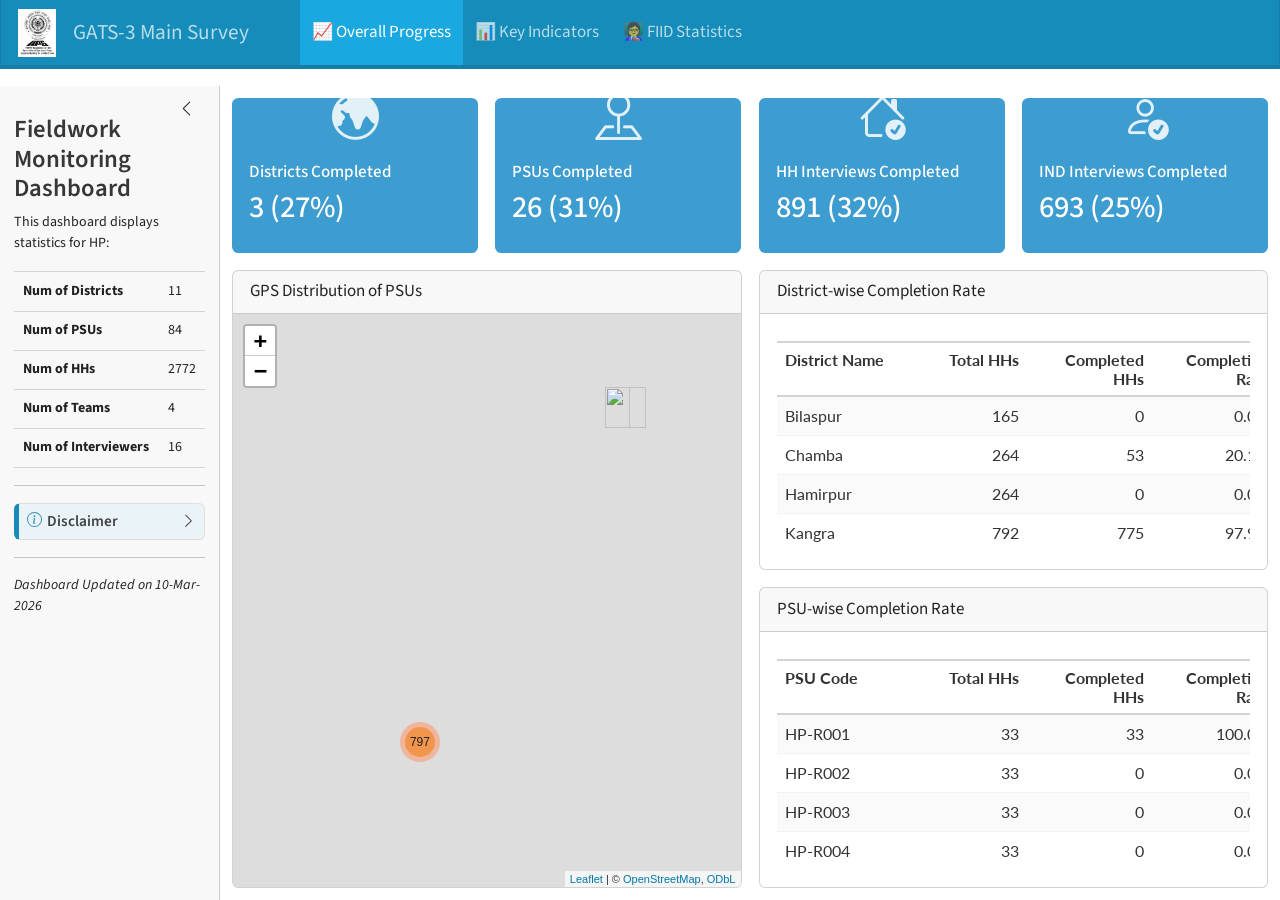
==== commit 807aaee1: "Built site for gh-pages" ====
--- a/index.html
+++ b/index.html
@@ -213,8 +213,8 @@
 </span></div></div>
 <div class="card-body html-fill-item html-fill-container" style="padding: 0px;">
 <div class="cell-output-display html-fill-item html-fill-container">
-<div class="leaflet html-widget html-fill-item html-fill-container" id="htmlwidget-3fb3722a3e6e61c10d7b" style="width:100%;height:195px;"></div>
-<script type="application/json" data-for="htmlwidget-3fb3722a3e6e61c10d7b">{"x":{"options":{"crs":{"crsClass":"L.CRS.EPSG3857","code":null,"proj4def":null,"projectedBounds":null,"options":{}}},"calls":[{"method":"addTiles","args":["https://{s}.tile.openstreetmap.org/{z}/{x}/{y}.png",null,null,{"minZoom":0,"maxZoom":18,"tileSize":256,"subdomains":"abc","errorTileUrl":"","tms":false,"noWrap":false,"zoomOffset":0,"zoomReverse":false,"opacity":1,"zIndex":1,"detectRetina":false,"attribution":"&copy; <a href=\"https://openstreetmap.org/copyright/\">OpenStreetMap<\/a>,  <a href=\"https://opendatacommons.org/licenses/odbl/\">ODbL<\/a>"}]},{"method":"addMarkers","args":[[32.52012666666667,32.520185,32.52000166666667,32.52015333333333,32.52040166666666,32.5314977,32.519815,32.52019499999999,32.52009833333333,32.52004166666666,32.51960999999999,31.98470666666666,32.52025166666667,32.52032833333333,32.52014833333333,32.520595,32.52015666666667,32.52018333333333,32.5323585,37.71828833333333,32.520915,32.52133,32.5212,32.52078666666667,32.52038,32.52023,32.52086833333333,32.52098666666667,32.52039,32.45172166666667,32.450995,32.45129333333333,32.45111333333333,32.450805,32.45024833333333,32.45117666666667,32.45147499999999,32.45136166666667,32.45151166666667,32.45197833333334,32.45236666666666,32.45370666666667,32.06479666666667,32.0647452,32.06422833333333,32.064415,32.06415333333334,32.06234,32.06221333333334,32.05884166666667,32.05967333333333,32.06033,32.05977166666666,32.060035,32.06030333333333,32.05964333333333,32.05874666666667,32.05944666666667,32.06360166666666,32.06192666666666,32.05962333333333,32.05967166666667,32.05939,32.057965,32.06176333333334,32.06256166666667,32.06461333333333,32.06471666666666,32.060015,32.06630833333334,32.06575,32.08077833333333,32.081485,32.08076666666667,32.08067666666667,32.08109833333333,32.08090166666667,32.08157166666667,32.08097,32.080905,32.08093833333333,32.080265,32.08176833333334,32.08103333333334,32.08077666666667,32.08084333333333,32.080845,32.08080166666667,32.08241,32.08079333333333,32.08074999999999,32.07849,32.07891166666666,32.081375,32.078385,32.07912166666667,32.080245,32.07877333333333,32.07882833333333,32.08140166666667,32.08150666666667,32.08126,32.20141666666667,32.199295,32.201555,32.199985,32.20072833333334,32.19716166666667,32.19698666666667,32.19682,32.19680333333334,32.19400666666667,32.19858666666666,32.1961,32.19449666666667,32.19395666666667,32.19387666666667,32.19578333333333,32.19688333333333,32.19741666666666,32.200315,32.20072833333334,32.19826666666667,32.20221333333333,32.20141833333333,32.201375,32.20209166666667,32.20191166666667,32.20119333333334,32.20125833333334,32.20125166666666,31.84201833333333,31.84157833333334,31.84133666666667,31.8452263,31.841405,31.7653,31.84041666666667,31.84059666666667,31.8406611,31.84066166666667,31.84058166666667,31.83982833333334,31.84045,31.84500166666667,31.84363,31.8438,31.84369333333333,31.84376166666667,31.8434988,31.84313333333334,31.84252833333333,31.84351833333334,31.84271666666667,31.843275,31.84143,31.8423079,31.83998166666667,31.8452289,31.84238,31.84080166666667,31.84102166666667,31.84357833333333,31.843145,31.84370666666667,31.83710833333334,31.84105666666667,31.842605,31.83705333333333,31.83693666666666,31.83722666666667,31.83698499999999,31.83665166666666,31.83712666666667,31.837325,31.83765666666666,31.83633166666667,31.83716833333334,31.836885,31.836495,31.83549166666667,31.83496833333334,31.83406166666667,31.83410833333333,31.8312335,31.836995,31.83701333333333,31.83172166666667,31.83766666666667,31.83845,31.837115,32.23861333333333,32.23811,32.23708833333333,32.238965,32.24200833333334,32.239295,32.24186333333333,32.23674166666667,32.23641333333333,32.24135,32.23946,32.24094333333333,32.23863333333334,32.24029833333334,32.24004,32.24116,32.24080833333333,32.23918,32.24113166666667,32.24105666666667,32.24094333333333,32.23864,32.23951,32.239505,32.238895,32.23857833333333,32.23957166666666,32.23957333333333,32.23907,32.240415,32.12830666666667,32.12942333333334,32.12969666666667,32.12919666666667,32.12922666666667,32.12898833333334,32.12924166666667,32.12861666666667,32.12829,32.128555,32.128885,32.130765,32.13112166666667,32.13103666666667,32.13048333333334,32.13132333333333,32.13135166666667,32.131235,32.13023333333333,32.12984666666667,32.13142000000001,32.13096333333333,32.129465,32.131545,32.131725,32.13114166666666,32.13316333333333,32.132155,32.13290833333333,32.13253166666667,32.13177833333334,31.94892666666666,31.94717166666667,31.94935666666667,31.950635,31.94950166666667,31.95204833333333,31.9520385,31.95205833333334,31.948335,31.95020833333333,31.948205,31.94787666666667,31.94792166666667,31.948215,31.94856333333333,31.94707833333333,31.94814666666667,31.94704,31.94720833333333,31.94721333333333,31.95012,31.94991,31.94959833333333,31.949715,31.94816666666667,31.94897833333334,31.94882166666666,31.94995166666667,31.94738166666667,32.11384833333333,32.11451833333333,32.11388166666666,32.10541333333333,32.11248833333333,32.11194166666667,32.11322,32.11203166666667,32.11075,32.11061333333334,32.11089666666667,32.11061166666666,32.10990333333334,32.10955666666667,32.10954,32.107605,32.10698833333333,32.107285,32.10672833333333,32.10749999999999,32.11085166666667,32.11152666666667,32.11327000000001,32.11245166666667,32.11401666666666,32.11392,32.11465166666667,32.11567333333333,32.11384666666667,32.2151769,32.21412833333333,32.21600166666666,32.21547666666667,32.21491,32.21409000000001,32.21438,32.21461833333333,32.214195,32.21483333333333,32.21496666666667,32.214875,32.21471,32.21504833333334,32.21487833333333,32.21512333333333,32.215195,32.2152597,32.215735,32.20975,32.20958666666667,32.20988166666667,32.20974333333334,32.21031833333333,32.2102306,32.20972833333334,32.20986833333333,32.2153067,32.2103824,32.21015166666667,31.81841333333334,31.81737,31.81820333333333,31.80909833333333,31.81691166666667,31.81704833333333,31.81695,31.808495,31.816905,31.81579333333333,31.813205,31.810955,31.812805,31.812525,31.81140166666667,31.80978,31.81309,31.80956166666666,31.81210833333334,31.81149666666667,31.80955166666667,31.809295,31.80853166666667,31.80943166666667,31.80865833333333,31.80816833333333,31.80914333333333,31.80956333333334,31.81846666666667,31.81743833333333,31.92381666666667,31.92413,31.923975,31.92463,31.924595,31.925055,31.924905,31.92489833333333,31.92462,31.92479666666667,31.9248945,31.92495166666667,31.92648833333334,31.92571333333334,31.92677333333334,31.927405,31.92707666666667,31.92511,31.92471,31.92523666666667,31.92549,31.92202666666667,31.919494,31.92122,31.92169166666667,31.92291166666666,31.92265166666667,31.92296833333333,31.92314166666667,31.92343666666666,31.92351666666667,32.28273166666667,32.352025,32.349155,32.34768999999999,32.34831833333333,32.346055,32.347985,32.34713666666666,32.34880333333333,32.3467938,32.34613666666667,32.3406156,32.34326333333333,32.343655,32.34338333333334,32.3432381,32.34310166666667,32.343634,32.34522333333334,32.34615833333333,32.3469703,32.3469746,32.3469422,32.34803166666666,32.12117666666666,32.1188311,32.11549166666667,32.114645,32.11555333333333,32.11500166666666,32.11615500000001,32.115265,32.11540666666667,32.11510166666667,32.11527333333333,32.11501,32.1157704,32.115835,32.11432333333333,32.11614333333333,32.11695166666667,32.11605666666667,32.11542333333333,32.11531666666666,32.11542666666666,32.11531166666667,32.11548333333334,32.11571666666667,32.11579166666667,32.11563166666667,32.11604666666666,32.11732666666667,32.11764666666667,32.11816,32.11916333333333,32.08558666666667,32.08561333333333,32.0854256,32.08544833333334,32.08426,32.08496166666666,32.0844784,32.084425,32.0840838,32.0838006,32.08308,32.0858816,32.084065,32.08355833333334,32.083355,32.0844703,32.083355,32.08216666666667,32.08238666666667,32.08164166666666,32.08171166666667,32.08227666666667,32.078565,32.08382,32.08076666666667,32.08095,32.08091,32.08243333333333,32.08265833333333,32.08475333333333,32.08450833333333,32.09387666666667,32.09222333333333,32.09038166666667,32.09,32.09182166666667,32.09085666666667,32.09087333333333,32.09101333333333,32.09108666666667,32.09184166666667,32.09467666666667,32.09494666666667,32.09523333333333,32.09683833333334,32.094478,32.096975,32.09699666666667,32.09704833333333,32.097625,32.09771666666666,32.09707166666667,32.09815666666667,32.099115,32.09858833333333,32.09851333333334,32.096065,32.09575,32.08505333333333,32.08492666666667,32.08477333333334,32.08300833333333,32.03472666666666,32.03493833333334,32.03403,32.03330666666667,32.033495,32.03330500000001,32.03250666666667,32.03169833333333,32.03222166666667,32.03324,32.035355,32.03454333333333,32.03464666666666,32.03517,32.03543,32.03566333333333,32.03559666666667,32.03598666666667,32.03618833333334,32.03645333333333,32.036765,32.03640666666667,32.03611,32.03594166666667,32.03688333333334,32.03571666666667,31.89779,31.89834166666667,31.89674,31.89841166666667,31.89737166666666,31.89820166666667,31.896565,31.89547666666666,31.89622,31.89602833333333,31.89576166666667,31.897365,31.89828666666666,31.89559833333334,31.89728333333333,31.89742166666667,31.89813833333334,31.89825833333333,31.89808166666667,31.89826,31.89833666666667,31.89453833333334,31.90035666666667,31.89843166666667,31.89831,31.89831833333334,31.902595,32.29469333333333,32.29306666666666,32.291415,32.29447833333334,32.291655,32.2952,32.29495,32.29401666666667,32.29368166666666,32.29440833333333,32.28311666666666,32.28853833333334,32.28782166666667,32.28837,32.28809666666667,32.28869833333333,32.28810333333333,32.28762166666667,32.289255,32.291165,32.29017166666667,32.28824333333333,32.28930166666667,32.28975166666667,32.28949333333333,32.28959166666667,32.28974,32.289895,32.28874166666667,32.28830833333333,32.04801166666667,32.04783166666667,32.04769833333333,32.04801833333333,32.04793833333333,32.04797166666666,32.04792999999999,32.04806166666666,32.04804,32.04756333333333,32.04802666666667,32.04805666666667,32.04840333333333,32.04793166666666,32.04796666666667,32.04791833333334,32.04798666666667,32.04865833333334,32.04919333333333,32.04793666666667,32.04824,32.04801,32.04789,32.04875333333334,32.04821833333333,32.04916666666666,32.04791666666667,32.04794666666667,32.04905666666667,32.04914333333333,32.04912833333334,32.216255,32.21580666666667,32.21580833333334,32.21548833333333,32.21520666666667,32.21509833333334,32.21461666666666,32.21433,32.2155438,32.21426166666667,32.21365833333333,32.21312666666667,32.21406833333333,32.20585833333334,32.216715,32.21654166666666,32.21673666666666,32.21668166666667,32.21636333333333,32.21668833333333,32.205955,32.21717666666667,32.21376666666666,32.2184481,32.218205,32.2176806,32.15103166666667,32.15120666666667,32.15126,32.15174333333334,32.15237666666667,32.15252166666667,32.15006333333334,32.15336666666667,32.15198833333333,32.15119333333334,32.151225,32.15133666666667,32.149265,32.14850166666667,32.14836666666667,32.148125,32.14931833333333,32.14896666666667,32.148665,32.14903166666667,32.14881333333334,32.149045,32.14930166666667,32.14937666666666,32.14920333333334,32.149085,32.26706333333333,32.26861,32.2691922,32.26988833333333,32.269645,32.269975,32.269975,32.25526166666667,32.2707393,32.27261333333333,32.27095666666666,32.27476166666667,32.27256,32.27171,32.27185166666666,32.27209333333334,32.27002,32.2735,32.27255,32.27269333333334,32.27280833333334,32.27168333333334,32.27195833333334,32.27085333333333,32.27035333333333,32.270935,32.27076166666667,32.269685,32.268955,32.26860833333333,32.26846166666667,32.268105,31.51008833333334,31.51124666666666,31.51046333333334,31.51043333333334,31.51088166666667,31.51114833333333,31.510675,31.51104333333334,31.51033333333333,31.51036,31.50957166666667,31.50952666666667,31.50908,31.5084919,31.50775,31.5085128,31.50675833333333,31.50666666666667,31.50765166666667,31.50658333333333,31.50719,31.50187,31.50898333333334,31.50643666666667,31.506385,31.50845833333334,31.5088064,31.51001333333334,31.50644,31.50948166666667,31.50942666666667,31.77881333333333,31.7794097,31.77989333333333,31.77547166666666,31.77716333333334,31.77748,31.77689333333334,31.77751833333333,31.77839666666666,31.77748,31.77779666666667,31.7796,31.78037,31.78099,31.779815,31.780125,31.77883333333333,31.77853666666666,31.77910166666667,31.77976,31.780805,31.78052666666667,31.78069,31.78115666666667,31.781228,31.78068166666667,31.78170166666666,31.78134666666666,31.78085166666666,31.78009666666667,32.20629,32.20729666666667,32.20629833333333,32.20708,32.20666666666667,32.20685,32.20698666666667,32.20692833333333,32.20735666666667,32.20552,32.20635166666667,32.20647,32.206605,32.20629833333333,32.2073381,32.20434666666667,32.20459666666667,32.2049959,32.20519,32.2064775,32.20732],[75.97257166666667,75.97228666666666,75.97114000000001,75.96882666666667,75.96938833333334,75.9758957,75.96918833333334,75.96929833333334,75.97020833333333,75.97012333333333,75.97049333333332,74.84843000000001,75.97006333333334,75.97043666666667,75.97002666666667,75.97458333333334,75.97068333333333,75.97029833333333,75.9640552,80.54742666666667,75.97049,75.97113833333333,75.97235000000001,75.97139999999999,75.97163333333333,75.970865,75.97234,75.97222666666667,75.97243333333333,76.49275333333334,76.49437333333334,76.49395,76.49338833333333,76.49279166666666,76.49259333333333,76.493195,76.49218500000001,76.49280666666667,76.49268499999999,76.49222166666667,76.49197166666666,76.49252333333334,76.46253666666667,76.4622734,76.46191833333334,76.46249666666667,76.46254999999999,76.46119666666667,76.46060166666666,76.46203,76.46206166666666,76.46251333333333,76.46280333333334,76.46266833333334,76.46197166666667,76.46131166666667,76.46235666666666,76.46120833333333,76.46088,76.46175333333333,76.46119,76.45835166666667,76.46066166666667,76.46045166666666,76.46053000000001,76.46065333333333,76.46128999999999,76.46312500000001,76.46213333333334,76.46171,76.46267833333333,75.91744333333332,75.917575,75.91767166666666,75.91759999999999,75.91745999999999,75.91742333333333,75.91701333333334,75.91759666666667,75.91769333333333,75.91761166666667,75.917455,75.91745333333333,75.91775666666668,75.91753833333334,75.91821,75.91762999999999,75.91765166666667,75.91746333333334,75.91759499999999,75.91774333333333,75.91709833333333,75.91712166666666,75.9173,75.91663166666667,75.91718833333333,75.91697500000001,75.91753666666666,75.91701500000001,75.917275,75.91702166666667,75.91715666666667,76.22625500000001,76.22384666666667,76.22444,76.22572833333334,76.22568833333334,76.22116166666666,76.22123166666667,76.22070000000001,76.220675,76.21816666666668,76.21694833333332,76.21897833333334,76.21984500000001,76.21925166666666,76.21931666666666,76.21932166666667,76.21991,76.22011166666667,76.22048333333333,76.21961666666667,76.21900166666666,76.21878833333334,76.21822833333334,76.21818499999999,76.21828333333333,76.21905666666666,76.22081,76.22126666666666,76.22108499999999,76.26784666666667,76.26749666666666,76.26704333333333,76.2568612,76.26675166666668,76.33725666666666,76.26613333333333,76.265845,76.2651352,76.26566333333334,76.26481666666668,76.264005,76.26473833333333,76.26358166666667,76.262995,76.26323833333332,76.26324,76.26318833333333,76.2629053,76.26273500000001,76.26249,76.26594166666668,76.26247499999999,76.26265666666667,76.26267,76.26155249999999,76.26297833333334,76.2568684,76.26159166666666,76.26179499999999,76.26514999999999,76.09004166666666,76.08933999999999,76.08853000000001,76.09086000000001,76.08894166666667,76.08813499999999,76.09111833333333,76.09108333333333,76.09133833333334,76.091095,76.08487666666666,76.08476833333334,76.09044166666666,76.08982833333333,76.0908,76.09095333333333,76.08466666666666,76.08441833333333,76.08336333333334,76.08348500000001,76.08233333333332,76.08222166666665,76.0803738,76.09096,76.08453666666666,76.08079500000001,76.08485833333334,76.08778166666666,76.09091333333335,76.27333833333334,76.27343999999999,76.27382666666668,76.27307833333333,76.27145999999999,76.27381,76.27129333333333,76.27375499999999,76.27463666666667,76.27102166666667,76.272355,76.27108166666667,76.27360333333333,76.27205833333333,76.27143,76.27137333333333,76.271265,76.27203,76.27116666666667,76.27093333333333,76.27088999999999,76.27162666666666,76.27230666666667,76.273315,76.271635,76.27259333333333,76.27194333333334,76.27356333333334,76.27326833333333,76.271395,76.5669,76.56520500000001,76.56556999999999,76.56539833333333,76.56538666666667,76.56679166666666,76.56695833333333,76.565995,76.56622666666667,76.56700000000001,76.56703,76.56532999999999,76.56513666666666,76.56525000000001,76.56580666666667,76.56467500000001,76.56427166666667,76.56417666666667,76.56406333333332,76.56292000000001,76.56139666666667,76.56215999999999,76.56251666666667,76.562445,76.5638,76.56180833333333,76.56738166666668,76.56225833333333,76.56386666666667,76.56389166666666,76.56394333333333,76.64254166666666,76.64359166666667,76.64175,76.64193,76.63151166666667,76.65012833333334,76.65014499999999,76.65053166666667,76.64640833333333,76.64621000000001,76.643405,76.64355166666665,76.64283999999999,76.642895,76.64273166666666,76.64297833333333,76.6429,76.64342333333335,76.64326,76.64273,76.63581166666667,76.63246000000001,76.63164,76.63098333333333,76.63145166666666,76.63101666666667,76.630825,76.64154166666667,76.64718666666666,76.42676333333334,76.42559,76.425465,76.268765,76.42157833333334,76.42396333333333,76.42703499999999,76.427345,76.42713999999999,76.42743833333334,76.42729166666666,76.42674166666667,76.42829499999999,76.42851666666667,76.42849,76.43080666666667,76.42968999999999,76.43175333333333,76.43327833333333,76.43183666666667,76.43202333333333,76.43454166666668,76.43554666666667,76.43456500000001,76.43222999999999,76.43029333333334,76.42993,76.42950833333333,76.435545,76.3023329,76.30427166666666,76.303185,76.30364,76.30359,76.30228000000001,76.30205500000001,76.30263333333333,76.30240166666667,76.30270999999999,76.30271833333333,76.30311166666667,76.30278166666668,76.302015,76.302105,76.30194499999999,76.30156833333334,76.30225590000001,76.29999500000001,76.29471166666667,76.294875,76.29468166666668,76.29165166666667,76.29133666666667,76.29230200000001,76.292455,76.293735,76.30088910000001,76.2909417,76.29419333333334,76.25969000000001,76.26003666666666,76.26242333333333,76.257575,76.26156666666667,76.26112833333333,76.26092,76.25663833333333,76.26152833333335,76.26050000000001,76.25925000000001,76.25749833333333,76.26098666666667,76.26183666666667,76.25728166666666,76.25757333333333,76.25918666666666,76.25719666666667,76.25769,76.25761666666668,76.256745,76.25688166666667,76.25633333333333,76.26003666666666,76.25899166666666,76.25846166666666,76.25717666666667,76.25668999999999,76.26437666666668,76.26029166666667,76.23516333333333,76.23516666666666,76.234685,76.23334833333334,76.23313499999999,76.23270166666666,76.23255999999999,76.23236,76.23197166666667,76.23209833333334,76.2315777,76.23228333333333,76.23321166666666,76.23351666666667,76.23432,76.23569333333333,76.23543500000001,76.23409666666666,76.23488833333334,76.23493666666667,76.23530666666667,76.23532833333334,76.230903,76.23489833333333,76.23485333333333,76.234185,76.23394499999999,76.23382666666666,76.23376166666667,76.23348833333333,76.232895,75.85198833333334,75.91539666666667,75.91427666666667,75.91600666666666,75.91563833333333,75.91024166666666,75.91411666666666,75.91280333333334,75.91195833333333,75.9104526,75.91116666666667,75.91188440000001,75.91150166666667,75.90980333333333,75.90962500000001,75.9096625,75.90894333333334,75.90962759999999,75.91028,75.90882166666667,75.9071805,75.90717410000001,75.9072056,75.91098000000001,76.26153333333333,76.2602412,76.25682333333333,76.25837833333334,76.25783,76.25600333333334,76.25794833333333,76.25816166666667,76.25686166666667,76.25765333333334,76.25664499999999,76.25680333333334,76.25646020000001,76.256315,76.25577166666667,76.25633500000001,76.25288333333333,76.25541166666667,76.25663,76.25635333333334,76.25636833333333,76.25650833333334,76.2576,76.25685833333334,76.25693333333334,76.25721666666666,76.25731,76.25863,76.256835,76.25930166666667,76.26139833333333,76.35090166666667,76.35029166666666,76.3515723,76.35125833333333,76.351055,76.350615,76.350297,76.35123166666668,76.3505688,76.3509389,76.35164166666667,76.3577591,76.35018333333333,76.350005,76.34959000000001,76.35023200000001,76.34921833333333,76.34847166666667,76.34907166666667,76.34900166666667,76.34941499999999,76.34850166666666,76.3463837,76.35015833333334,76.34659000000001,76.34682333333333,76.346025,76.34816500000001,76.34867333333334,76.34942666666667,76.34962333333333,76.59374,76.59439999999999,76.59191333333334,76.59058666666667,76.59364000000001,76.59471333333333,76.59473833333332,76.59386666666666,76.593855,76.59158666666667,76.59283499999999,76.59274833333333,76.59252833333333,76.59141500000001,76.5916247,76.59070166666667,76.59084,76.59137666666668,76.59063666666665,76.59084833333333,76.590795,76.59025333333334,76.590535,76.58975666666667,76.59084333333334,76.59212333333333,76.59284666666667,76.59788333333333,76.59891833333333,76.59883833333333,76.59973833333333,76.55322833333334,76.55309333333334,76.55207666666666,76.55313500000001,76.55242,76.5526,76.55032666666666,76.54996833333333,76.54999166666667,76.55049000000001,76.55197833333334,76.55199500000001,76.55203,76.55209499999999,76.55196166666666,76.55225,76.55201333333333,76.55173333333333,76.55148666666668,76.55135833333334,76.55134333333334,76.5518,76.55188,76.55196500000001,76.55198833333334,76.55321333333333,76.62093499999999,76.62121166666667,76.62912166666666,76.62904166666667,76.62833166666665,76.62134833333333,76.62868666666667,76.63548166666666,76.62999833333333,76.63012000000001,76.62956333333334,76.63518833333333,76.62136166666666,76.63269166666667,76.63777666666667,76.63679333333333,76.620885,76.62148499999999,76.62124833333334,76.62129499999999,76.62139999999999,76.63063833333334,76.62869833333333,76.62152666666665,76.62136000000001,76.62132666666666,76.629615,75.82694499999999,75.82513333333333,75.82543000000001,75.82711333333333,75.82507833333334,75.82186833333334,75.82082833333334,75.82254166666667,75.82338166666666,75.82222499999999,75.85380833333333,75.822935,75.82224833333333,75.82237166666667,75.82234833333334,75.82298,75.820015,75.81882,75.81943333333334,75.81839833333333,75.81808666666667,75.815185,75.81143166666668,75.807885,75.80736333333333,75.8079,75.81204166666666,75.81280166666667,75.81333833333333,75.81346499999999,76.07928833333334,76.07944833333333,76.07901,76.07958166666667,76.07943833333334,76.07937666666666,76.07937,76.07937166666667,76.07948,76.07912333333334,76.07945666666666,76.07943666666667,76.07985333333333,76.08022666666668,76.07934333333333,76.07942166666666,76.079385,76.07979999999999,76.08080666666666,76.07902,76.07933,76.07941000000001,76.0793,76.07998333333333,76.07944166666667,76.08067833333332,76.079345,76.07925,76.080585,76.08071833333334,76.08072666666666,75.66897999999999,75.66889166666667,75.66896666666666,75.66932,75.66966499999999,75.66892333333334,75.6692,75.669845,75.6690064,75.66938333333333,75.66934333333333,75.66798999999999,75.66904,75.66316166666667,75.66946,75.66844166666667,75.66859333333333,75.66865666666666,75.66886666666666,75.66896,75.66350666666668,75.66844333333333,75.66264333333334,75.6676829,75.66833833333334,75.6685889,75.72912666666666,75.72090166666666,75.728735,75.72844666666667,75.72916000000001,75.72882833333333,75.72913,75.72942500000001,75.72635333333332,75.725565,75.72410666666666,75.72404666666667,75.72869666666666,75.72795500000001,75.727965,75.72800666666667,75.72732333333333,75.72747833333332,75.72781833333333,75.72759333333333,75.72776500000001,75.72783833333332,75.72808499999999,75.72860833333334,75.72873833333333,75.72858333333333,75.87547666666666,75.87494833333334,75.87481409999999,75.87367999999999,75.87394500000001,75.87425833333333,75.87184000000001,75.89080666666668,75.8717781,75.87293666666666,75.87198333333335,75.87786333333334,75.87332333333333,75.87390666666667,75.87372166666667,75.87285,75.87351333333332,75.87348166666668,75.87334333333334,75.87398833333333,75.87334833333333,75.874635,75.87444166666667,75.87390166666667,75.874675,75.87561333333333,75.87537999999999,75.87584833333334,75.87570166666666,75.87573666666667,75.87673666666666,75.87661833333333,76.17708833333333,76.17861166666667,76.19116000000001,76.18305000000001,76.17866666666667,76.1801,76.17994166666668,76.179025,76.17905833333333,76.17894166666666,76.17897500000001,76.17848833333333,76.17641499999999,76.1779714,76.17826833333334,76.1779693,76.18154666666666,76.18479166666665,76.18639166666667,76.18577833333333,76.18758166666666,76.17822833333334,76.18250166666667,76.18292333333333,76.17870500000001,76.17751,76.1773415,76.17716166666668,76.17919000000001,76.17643166666667,76.17555666666667,76.015395,76.0143139,76.01285833333333,76.01176833333334,76.01213833333333,76.01145333333334,76.00963,76.00912166666667,76.00897666666667,76.01046166666667,76.01203000000001,76.01090333333333,76.01261,76.00412,76.01045666666667,76.01085333333334,76.00869166666666,76.00964333333333,76.00852666666667,76.00938166666667,76.00736333333333,76.00606166666667,76.00533833333334,76.00418500000001,76.0042905,76.00579833333333,76.00716666666668,76.00792666666666,76.00796333333332,76.00916333333333,76.32534000000001,76.32397333333333,76.32520833333334,76.32570333333334,76.32560166666667,76.32564000000001,76.32559333333333,76.32553833333333,76.32564166666666,76.32446166666666,76.32506833333333,76.32475666666666,76.32526833333333,76.325405,76.3239992,76.32563333333333,76.325985,76.3264525,76.32719999999999,76.3253595,76.32393833333334],null,null,null,{"interactive":true,"draggable":false,"keyboard":true,"title":"","alt":"","zIndexOffset":0,"opacity":1,"riseOnHover":false,"riseOffset":250},["<b>District: <\/b>Chamba<br><b>PSU Code: <\/b>HP-R001<br><b>FIID: <\/b>120401<br><b>HH No: <\/b>GATS-3/004/001","<b>District: <\/b>Chamba<br><b>PSU Code: <\/b>HP-R001<br><b>FIID: <\/b>120404<br><b>HH No: <\/b>GATS-3/007/001","<b>District: <\/b>Chamba<br><b>PSU Code: <\/b>HP-R001<br><b>FIID: <\/b>120402<br><b>HH No: <\/b>GATS-3/013/002","<b>District: <\/b>Chamba<br><b>PSU Code: <\/b>HP-R001<br><b>FIID: <\/b>120403<br><b>HH No: <\/b>GATS-3/031/001","<b>District: <\/b>Chamba<br><b>PSU Code: <\/b>HP-R001<br><b>FIID: <\/b>120403<br><b>HH No: <\/b>GATS-3/035/001","<b>District: <\/b>Chamba<br><b>PSU Code: <\/b>HP-R001<br><b>FIID: <\/b>120404<br><b>HH No: <\/b>GATS-3/040/001","<b>District: <\/b>Chamba<br><b>PSU Code: <\/b>HP-R001<br><b>FIID: <\/b>120401<br><b>HH No: <\/b>GATS-3/041/002","<b>District: <\/b>Chamba<br><b>PSU Code: <\/b>HP-R001<br><b>FIID: <\/b>120403<br><b>HH No: <\/b>GATS-3/042/001","<b>District: <\/b>Chamba<br><b>PSU Code: <\/b>HP-R001<br><b>FIID: <\/b>120403<br><b>HH No: <\/b>GATS-3/046/001","<b>District: <\/b>Chamba<br><b>PSU Code: <\/b>HP-R001<br><b>FIID: <\/b>120401<br><b>HH No: <\/b>GATS-3/046/002","<b>District: <\/b>Chamba<br><b>PSU Code: <\/b>HP-R001<br><b>FIID: <\/b>120403<br><b>HH No: <\/b>GATS-3/051/001","<b>District: <\/b>Chamba<br><b>PSU Code: <\/b>HP-R001<br><b>FIID: <\/b>120401<br><b>HH No: <\/b>GATS-3/052/001","<b>District: <\/b>Chamba<br><b>PSU Code: <\/b>HP-R001<br><b>FIID: <\/b>120401<br><b>HH No: <\/b>GATS-3/053/001","<b>District: <\/b>Chamba<br><b>PSU Code: <\/b>HP-R001<br><b>FIID: <\/b>120401<br><b>HH No: <\/b>GATS-3/054/002","<b>District: <\/b>Chamba<br><b>PSU Code: <\/b>HP-R001<br><b>FIID: <\/b>120402<br><b>HH No: <\/b>GATS-3/054/003","<b>District: <\/b>Chamba<br><b>PSU Code: <\/b>HP-R001<br><b>FIID: <\/b>120403<br><b>HH No: <\/b>GATS-3/057/001","<b>District: <\/b>Chamba<br><b>PSU Code: <\/b>HP-R001<br><b>FIID: <\/b>120403<br><b>HH No: <\/b>GATS-3/058/001","<b>District: <\/b>Chamba<br><b>PSU Code: <\/b>HP-R001<br><b>FIID: <\/b>120402<br><b>HH No: <\/b>GATS-3/059/001","<b>District: <\/b>Chamba<br><b>PSU Code: <\/b>HP-R001<br><b>FIID: <\/b>120403<br><b>HH No: <\/b>GATS-3/060/001","<b>District: <\/b>Chamba<br><b>PSU Code: <\/b>HP-R001<br><b>FIID: <\/b>120403<br><b>HH No: <\/b>GATS-3/064/001","<b>District: <\/b>Chamba<br><b>PSU Code: <\/b>HP-R001<br><b>FIID: <\/b>120401<br><b>HH No: <\/b>GATS-3/067/001","<b>District: <\/b>Chamba<br><b>PSU Code: <\/b>HP-R001<br><b>FIID: <\/b>120403<br><b>HH No: <\/b>GATS-3/069/001","<b>District: <\/b>Chamba<br><b>PSU Code: <\/b>HP-R001<br><b>FIID: <\/b>120402<br><b>HH No: <\/b>GATS-3/071/002","<b>District: <\/b>Chamba<br><b>PSU Code: <\/b>HP-R001<br><b>FIID: <\/b>120401<br><b>HH No: <\/b>GATS-3/076/001","<b>District: <\/b>Chamba<br><b>PSU Code: <\/b>HP-R001<br><b>FIID: <\/b>120401<br><b>HH No: <\/b>GATS-3/079/001","<b>District: <\/b>Chamba<br><b>PSU Code: <\/b>HP-R001<br><b>FIID: <\/b>120404<br><b>HH No: <\/b>GATS-3/083/001","<b>District: <\/b>Chamba<br><b>PSU Code: <\/b>HP-R001<br><b>FIID: <\/b>120404<br><b>HH No: <\/b>GATS-3/086/001","<b>District: <\/b>Chamba<br><b>PSU Code: <\/b>HP-R001<br><b>FIID: <\/b>120401<br><b>HH No: <\/b>GATS-3/086/002","<b>District: <\/b>Chamba<br><b>PSU Code: <\/b>HP-R001<br><b>FIID: <\/b>120401<br><b>HH No: <\/b>GATS-3/088/002","<b>District: <\/b>Chamba<br><b>PSU Code: <\/b>HP-R005<br><b>FIID: <\/b>120104<br><b>HH No: <\/b>GATS-3/006/002","<b>District: <\/b>Chamba<br><b>PSU Code: <\/b>HP-R005<br><b>FIID: <\/b>120101<br><b>HH No: <\/b>GATS-3/011/001","<b>District: <\/b>Chamba<br><b>PSU Code: <\/b>HP-R005<br><b>FIID: <\/b>120104<br><b>HH No: <\/b>GATS-3/011/003","<b>District: <\/b>Chamba<br><b>PSU Code: <\/b>HP-R005<br><b>FIID: <\/b>120103<br><b>HH No: <\/b>GATS-3/027/001","<b>District: <\/b>Chamba<br><b>PSU Code: <\/b>HP-R005<br><b>FIID: <\/b>120102<br><b>HH No: <\/b>GATS-3/032/001","<b>District: <\/b>Chamba<br><b>PSU Code: <\/b>HP-R005<br><b>FIID: <\/b>120103<br><b>HH No: <\/b>GATS-3/034/001","<b>District: <\/b>Chamba<br><b>PSU Code: <\/b>HP-R005<br><b>FIID: <\/b>120101<br><b>HH No: <\/b>GATS-3/038/002","<b>District: <\/b>Chamba<br><b>PSU Code: <\/b>HP-R005<br><b>FIID: <\/b>120103<br><b>HH No: <\/b>GATS-3/045/001","<b>District: <\/b>Chamba<br><b>PSU Code: <\/b>HP-R005<br><b>FIID: <\/b>120103<br><b>HH No: <\/b>GATS-3/049/001","<b>District: <\/b>Chamba<br><b>PSU Code: <\/b>HP-R005<br><b>FIID: <\/b>120104<br><b>HH No: <\/b>GATS-3/064/001","<b>District: <\/b>Chamba<br><b>PSU Code: <\/b>HP-R005<br><b>FIID: <\/b>120103<br><b>HH No: <\/b>GATS-3/065/001","<b>District: <\/b>Chamba<br><b>PSU Code: <\/b>HP-R005<br><b>FIID: <\/b>120101<br><b>HH No: <\/b>GATS-3/067/001","<b>District: <\/b>Chamba<br><b>PSU Code: <\/b>HP-R005<br><b>FIID: <\/b>120102<br><b>HH No: <\/b>GATS-3/110/002","<b>District: <\/b>Kangra<br><b>PSU Code: <\/b>HP-R008<br><b>FIID: <\/b>120302<br><b>HH No: <\/b>GATS-3/003/001","<b>District: <\/b>Kangra<br><b>PSU Code: <\/b>HP-R008<br><b>FIID: <\/b>120304<br><b>HH No: <\/b>GATS-3/007/001","<b>District: <\/b>Kangra<br><b>PSU Code: <\/b>HP-R008<br><b>FIID: <\/b>120304<br><b>HH No: <\/b>GATS-3/013/001","<b>District: <\/b>Kangra<br><b>PSU Code: <\/b>HP-R008<br><b>FIID: <\/b>120302<br><b>HH No: <\/b>GATS-3/018/002","<b>District: <\/b>Kangra<br><b>PSU Code: <\/b>HP-R008<br><b>FIID: <\/b>120303<br><b>HH No: <\/b>GATS-3/022/001","<b>District: <\/b>Kangra<br><b>PSU Code: <\/b>HP-R008<br><b>FIID: <\/b>120301<br><b>HH No: <\/b>GATS-3/030/001","<b>District: <\/b>Kangra<br><b>PSU Code: <\/b>HP-R008<br><b>FIID: <\/b>120301<br><b>HH No: <\/b>GATS-3/033/001","<b>District: <\/b>Kangra<br><b>PSU Code: <\/b>HP-R008<br><b>FIID: <\/b>120301<br><b>HH No: <\/b>GATS-3/070/001","<b>District: <\/b>Kangra<br><b>PSU Code: <\/b>HP-R008<br><b>FIID: <\/b>120301<br><b>HH No: <\/b>GATS-3/075/001","<b>District: <\/b>Kangra<br><b>PSU Code: <\/b>HP-R008<br><b>FIID: <\/b>120301<br><b>HH No: <\/b>GATS-3/078/001","<b>District: <\/b>Kangra<br><b>PSU Code: <\/b>HP-R008<br><b>FIID: <\/b>120302<br><b>HH No: <\/b>GATS-3/081/001","<b>District: <\/b>Kangra<br><b>PSU Code: <\/b>HP-R008<br><b>FIID: <\/b>120302<br><b>HH No: <\/b>GATS-3/086/001","<b>District: <\/b>Kangra<br><b>PSU Code: <\/b>HP-R008<br><b>FIID: <\/b>120304<br><b>HH No: <\/b>GATS-3/091/001","<b>District: <\/b>Kangra<br><b>PSU Code: <\/b>HP-R008<br><b>FIID: <\/b>120303<br><b>HH No: <\/b>GATS-3/102/001","<b>District: <\/b>Kangra<br><b>PSU Code: <\/b>HP-R008<br><b>FIID: <\/b>120303<br><b>HH No: <\/b>GATS-3/106/001","<b>District: <\/b>Kangra<br><b>PSU Code: <\/b>HP-R008<br><b>FIID: <\/b>120301<br><b>HH No: <\/b>GATS-3/108/001","<b>District: <\/b>Kangra<br><b>PSU Code: <\/b>HP-R008<br><b>FIID: <\/b>120303<br><b>HH No: <\/b>GATS-3/115/001","<b>District: <\/b>Kangra<br><b>PSU Code: <\/b>HP-R008<br><b>FIID: <\/b>120304<br><b>HH No: <\/b>GATS-3/118/001","<b>District: <\/b>Kangra<br><b>PSU Code: <\/b>HP-R008<br><b>FIID: <\/b>120304<br><b>HH No: <\/b>GATS-3/124/001","<b>District: <\/b>Kangra<br><b>PSU Code: <\/b>HP-R008<br><b>FIID: <\/b>120301<br><b>HH No: <\/b>GATS-3/132/001","<b>District: <\/b>Kangra<br><b>PSU Code: <\/b>HP-R008<br><b>FIID: <\/b>120303<br><b>HH No: <\/b>GATS-3/136/001","<b>District: <\/b>Kangra<br><b>PSU Code: <\/b>HP-R008<br><b>FIID: <\/b>120301<br><b>HH No: <\/b>GATS-3/145/001","<b>District: <\/b>Kangra<br><b>PSU Code: <\/b>HP-R008<br><b>FIID: <\/b>120301<br><b>HH No: <\/b>GATS-3/158/001","<b>District: <\/b>Kangra<br><b>PSU Code: <\/b>HP-R008<br><b>FIID: <\/b>120303<br><b>HH No: <\/b>GATS-3/163/001","<b>District: <\/b>Kangra<br><b>PSU Code: <\/b>HP-R008<br><b>FIID: <\/b>120302<br><b>HH No: <\/b>GATS-3/169/001","<b>District: <\/b>Kangra<br><b>PSU Code: <\/b>HP-R008<br><b>FIID: <\/b>120303<br><b>HH No: <\/b>GATS-3/175/001","<b>District: <\/b>Kangra<br><b>PSU Code: <\/b>HP-R008<br><b>FIID: <\/b>120301<br><b>HH No: <\/b>GATS-3/179/001","<b>District: <\/b>Kangra<br><b>PSU Code: <\/b>HP-R008<br><b>FIID: <\/b>120301<br><b>HH No: <\/b>GATS-3/191/001","<b>District: <\/b>Kangra<br><b>PSU Code: <\/b>HP-R008<br><b>FIID: <\/b>120301<br><b>HH No: <\/b>GATS-3/195/001","<b>District: <\/b>Kangra<br><b>PSU Code: <\/b>HP-R009<br><b>FIID: <\/b>120101<br><b>HH No: <\/b>GATS-3/000/001","<b>District: <\/b>Kangra<br><b>PSU Code: <\/b>HP-R009<br><b>FIID: <\/b>120103<br><b>HH No: <\/b>GATS-3/004/001","<b>District: <\/b>Kangra<br><b>PSU Code: <\/b>HP-R009<br><b>FIID: <\/b>120103<br><b>HH No: <\/b>GATS-3/007/001","<b>District: <\/b>Kangra<br><b>PSU Code: <\/b>HP-R009<br><b>FIID: <\/b>120104<br><b>HH No: <\/b>GATS-3/012/001","<b>District: <\/b>Kangra<br><b>PSU Code: <\/b>HP-R009<br><b>FIID: <\/b>120101<br><b>HH No: <\/b>GATS-3/014/001","<b>District: <\/b>Kangra<br><b>PSU Code: <\/b>HP-R009<br><b>FIID: <\/b>120103<br><b>HH No: <\/b>GATS-3/015/001","<b>District: <\/b>Kangra<br><b>PSU Code: <\/b>HP-R009<br><b>FIID: <\/b>120102<br><b>HH No: <\/b>GATS-3/019/001","<b>District: <\/b>Kangra<br><b>PSU Code: <\/b>HP-R009<br><b>FIID: <\/b>120101<br><b>HH No: <\/b>GATS-3/021/001","<b>District: <\/b>Kangra<br><b>PSU Code: <\/b>HP-R009<br><b>FIID: <\/b>120101<br><b>HH No: <\/b>GATS-3/024/001","<b>District: <\/b>Kangra<br><b>PSU Code: <\/b>HP-R009<br><b>FIID: <\/b>120104<br><b>HH No: <\/b>GATS-3/030/001","<b>District: <\/b>Kangra<br><b>PSU Code: <\/b>HP-R009<br><b>FIID: <\/b>120102<br><b>HH No: <\/b>GATS-3/036/001","<b>District: <\/b>Kangra<br><b>PSU Code: <\/b>HP-R009<br><b>FIID: <\/b>120102<br><b>HH No: <\/b>GATS-3/045/001","<b>District: <\/b>Kangra<br><b>PSU Code: <\/b>HP-R009<br><b>FIID: <\/b>120104<br><b>HH No: <\/b>GATS-3/047/001","<b>District: <\/b>Kangra<br><b>PSU Code: <\/b>HP-R009<br><b>FIID: <\/b>120101<br><b>HH No: <\/b>GATS-3/050/001","<b>District: <\/b>Kangra<br><b>PSU Code: <\/b>HP-R009<br><b>FIID: <\/b>120103<br><b>HH No: <\/b>GATS-3/058/001","<b>District: <\/b>Kangra<br><b>PSU Code: <\/b>HP-R009<br><b>FIID: <\/b>120101<br><b>HH No: <\/b>GATS-3/063/001","<b>District: <\/b>Kangra<br><b>PSU Code: <\/b>HP-R009<br><b>FIID: <\/b>120101<br><b>HH No: <\/b>GATS-3/067/001","<b>District: <\/b>Kangra<br><b>PSU Code: <\/b>HP-R009<br><b>FIID: <\/b>120102<br><b>HH No: <\/b>GATS-3/072/001","<b>District: <\/b>Kangra<br><b>PSU Code: <\/b>HP-R009<br><b>FIID: <\/b>120104<br><b>HH No: <\/b>GATS-3/076/001","<b>District: <\/b>Kangra<br><b>PSU Code: <\/b>HP-R009<br><b>FIID: <\/b>120101<br><b>HH No: <\/b>GATS-3/083/001","<b>District: <\/b>Kangra<br><b>PSU Code: <\/b>HP-R009<br><b>FIID: <\/b>120101<br><b>HH No: <\/b>GATS-3/086/001","<b>District: <\/b>Kangra<br><b>PSU Code: <\/b>HP-R009<br><b>FIID: <\/b>120101<br><b>HH No: <\/b>GATS-3/090/001","<b>District: <\/b>Kangra<br><b>PSU Code: <\/b>HP-R009<br><b>FIID: <\/b>120104<br><b>HH No: <\/b>GATS-3/097/001","<b>District: <\/b>Kangra<br><b>PSU Code: <\/b>HP-R009<br><b>FIID: <\/b>120103<br><b>HH No: <\/b>GATS-3/104/001","<b>District: <\/b>Kangra<br><b>PSU Code: <\/b>HP-R009<br><b>FIID: <\/b>120103<br><b>HH No: <\/b>GATS-3/108/001","<b>District: <\/b>Kangra<br><b>PSU Code: <\/b>HP-R009<br><b>FIID: <\/b>120102<br><b>HH No: <\/b>GATS-3/110/001","<b>District: <\/b>Kangra<br><b>PSU Code: <\/b>HP-R009<br><b>FIID: <\/b>120103<br><b>HH No: <\/b>GATS-3/113/001","<b>District: <\/b>Kangra<br><b>PSU Code: <\/b>HP-R009<br><b>FIID: <\/b>120101<br><b>HH No: <\/b>GATS-3/120/001","<b>District: <\/b>Kangra<br><b>PSU Code: <\/b>HP-R009<br><b>FIID: <\/b>120101<br><b>HH No: <\/b>GATS-3/121/001","<b>District: <\/b>Kangra<br><b>PSU Code: <\/b>HP-R009<br><b>FIID: <\/b>120103<br><b>HH No: <\/b>GATS-3/125/001","<b>District: <\/b>Kangra<br><b>PSU Code: <\/b>HP-R009<br><b>FIID: <\/b>120103<br><b>HH No: <\/b>GATS-3/129/001","<b>District: <\/b>Kangra<br><b>PSU Code: <\/b>HP-R010<br><b>FIID: <\/b>120101<br><b>HH No: <\/b>GATS-3/002/001","<b>District: <\/b>Kangra<br><b>PSU Code: <\/b>HP-R010<br><b>FIID: <\/b>120101<br><b>HH No: <\/b>GATS-3/013/001","<b>District: <\/b>Kangra<br><b>PSU Code: <\/b>HP-R010<br><b>FIID: <\/b>120102<br><b>HH No: <\/b>GATS-3/021/001","<b>District: <\/b>Kangra<br><b>PSU Code: <\/b>HP-R010<br><b>FIID: <\/b>120103<br><b>HH No: <\/b>GATS-3/048/001","<b>District: <\/b>Kangra<br><b>PSU Code: <\/b>HP-R010<br><b>FIID: <\/b>120104<br><b>HH No: <\/b>GATS-3/050/003","<b>District: <\/b>Kangra<br><b>PSU Code: <\/b>HP-R010<br><b>FIID: <\/b>120102<br><b>HH No: <\/b>GATS-3/060/001","<b>District: <\/b>Kangra<br><b>PSU Code: <\/b>HP-R010<br><b>FIID: <\/b>120104<br><b>HH No: <\/b>GATS-3/071/001","<b>District: <\/b>Kangra<br><b>PSU Code: <\/b>HP-R010<br><b>FIID: <\/b>120101<br><b>HH No: <\/b>GATS-3/079/001","<b>District: <\/b>Kangra<br><b>PSU Code: <\/b>HP-R010<br><b>FIID: <\/b>120101<br><b>HH No: <\/b>GATS-3/093/001","<b>District: <\/b>Kangra<br><b>PSU Code: <\/b>HP-R010<br><b>FIID: <\/b>120101<br><b>HH No: <\/b>GATS-3/101/001","<b>District: <\/b>Kangra<br><b>PSU Code: <\/b>HP-R010<br><b>FIID: <\/b>120103<br><b>HH No: <\/b>GATS-3/110/001","<b>District: <\/b>Kangra<br><b>PSU Code: <\/b>HP-R010<br><b>FIID: <\/b>120103<br><b>HH No: <\/b>GATS-3/117/001","<b>District: <\/b>Kangra<br><b>PSU Code: <\/b>HP-R010<br><b>FIID: <\/b>120101<br><b>HH No: <\/b>GATS-3/124/001","<b>District: <\/b>Kangra<br><b>PSU Code: <\/b>HP-R010<br><b>FIID: <\/b>120103<br><b>HH No: <\/b>GATS-3/132/001","<b>District: <\/b>Kangra<br><b>PSU Code: <\/b>HP-R010<br><b>FIID: <\/b>120102<br><b>HH No: <\/b>GATS-3/139/001","<b>District: <\/b>Kangra<br><b>PSU Code: <\/b>HP-R010<br><b>FIID: <\/b>120101<br><b>HH No: <\/b>GATS-3/145/001","<b>District: <\/b>Kangra<br><b>PSU Code: <\/b>HP-R010<br><b>FIID: <\/b>120101<br><b>HH No: <\/b>GATS-3/152/001","<b>District: <\/b>Kangra<br><b>PSU Code: <\/b>HP-R010<br><b>FIID: <\/b>120102<br><b>HH No: <\/b>GATS-3/157/001","<b>District: <\/b>Kangra<br><b>PSU Code: <\/b>HP-R010<br><b>FIID: <\/b>120101<br><b>HH No: <\/b>GATS-3/170/001","<b>District: <\/b>Kangra<br><b>PSU Code: <\/b>HP-R010<br><b>FIID: <\/b>120102<br><b>HH No: <\/b>GATS-3/178/001","<b>District: <\/b>Kangra<br><b>PSU Code: <\/b>HP-R010<br><b>FIID: <\/b>120103<br><b>HH No: <\/b>GATS-3/187/001","<b>District: <\/b>Kangra<br><b>PSU Code: <\/b>HP-R010<br><b>FIID: <\/b>120103<br><b>HH No: <\/b>GATS-3/209/001","<b>District: <\/b>Kangra<br><b>PSU Code: <\/b>HP-R010<br><b>FIID: <\/b>120101<br><b>HH No: <\/b>GATS-3/214/001","<b>District: <\/b>Kangra<br><b>PSU Code: <\/b>HP-R010<br><b>FIID: <\/b>120104<br><b>HH No: <\/b>GATS-3/220/001","<b>District: <\/b>Kangra<br><b>PSU Code: <\/b>HP-R010<br><b>FIID: <\/b>120103<br><b>HH No: <\/b>GATS-3/224/002","<b>District: <\/b>Kangra<br><b>PSU Code: <\/b>HP-R010<br><b>FIID: <\/b>120103<br><b>HH No: <\/b>GATS-3/228/001","<b>District: <\/b>Kangra<br><b>PSU Code: <\/b>HP-R010<br><b>FIID: <\/b>120101<br><b>HH No: <\/b>GATS-3/236/001","<b>District: <\/b>Kangra<br><b>PSU Code: <\/b>HP-R010<br><b>FIID: <\/b>120101<br><b>HH No: <\/b>GATS-3/241/001","<b>District: <\/b>Kangra<br><b>PSU Code: <\/b>HP-R010<br><b>FIID: <\/b>120104<br><b>HH No: <\/b>GATS-3/246/001","<b>District: <\/b>Kangra<br><b>PSU Code: <\/b>HP-R011<br><b>FIID: <\/b>120403<br><b>HH No: <\/b>GATS-3/001/001","<b>District: <\/b>Kangra<br><b>PSU Code: <\/b>HP-R011<br><b>FIID: <\/b>120404<br><b>HH No: <\/b>GATS-3/010/001","<b>District: <\/b>Kangra<br><b>PSU Code: <\/b>HP-R011<br><b>FIID: <\/b>120402<br><b>HH No: <\/b>GATS-3/020/001","<b>District: <\/b>Kangra<br><b>PSU Code: <\/b>HP-R011<br><b>FIID: <\/b>120403<br><b>HH No: <\/b>GATS-3/025/001","<b>District: <\/b>Kangra<br><b>PSU Code: <\/b>HP-R011<br><b>FIID: <\/b>120402<br><b>HH No: <\/b>GATS-3/035/001","<b>District: <\/b>Kangra<br><b>PSU Code: <\/b>HP-R011<br><b>FIID: <\/b>120403<br><b>HH No: <\/b>GATS-3/039/001","<b>District: <\/b>Kangra<br><b>PSU Code: <\/b>HP-R011<br><b>FIID: <\/b>120401<br><b>HH No: <\/b>GATS-3/052/001","<b>District: <\/b>Kangra<br><b>PSU Code: <\/b>HP-R011<br><b>FIID: <\/b>120403<br><b>HH No: <\/b>GATS-3/055/001","<b>District: <\/b>Kangra<br><b>PSU Code: <\/b>HP-R011<br><b>FIID: <\/b>120403<br><b>HH No: <\/b>GATS-3/061/001","<b>District: <\/b>Kangra<br><b>PSU Code: <\/b>HP-R011<br><b>FIID: <\/b>120402<br><b>HH No: <\/b>GATS-3/064/001","<b>District: <\/b>Kangra<br><b>PSU Code: <\/b>HP-R011<br><b>FIID: <\/b>120403<br><b>HH No: <\/b>GATS-3/072/001","<b>District: <\/b>Kangra<br><b>PSU Code: <\/b>HP-R011<br><b>FIID: <\/b>120404<br><b>HH No: <\/b>GATS-3/077/001","<b>District: <\/b>Kangra<br><b>PSU Code: <\/b>HP-R011<br><b>FIID: <\/b>120403<br><b>HH No: <\/b>GATS-3/080/001","<b>District: <\/b>Kangra<br><b>PSU Code: <\/b>HP-R011<br><b>FIID: <\/b>120401<br><b>HH No: <\/b>GATS-3/106/001","<b>District: <\/b>Kangra<br><b>PSU Code: <\/b>HP-R011<br><b>FIID: <\/b>120401<br><b>HH No: <\/b>GATS-3/116/001","<b>District: <\/b>Kangra<br><b>PSU Code: <\/b>HP-R011<br><b>FIID: <\/b>120401<br><b>HH No: <\/b>GATS-3/122/001","<b>District: <\/b>Kangra<br><b>PSU Code: <\/b>HP-R011<br><b>FIID: <\/b>120401<br><b>HH No: <\/b>GATS-3/127/001","<b>District: <\/b>Kangra<br><b>PSU Code: <\/b>HP-R011<br><b>FIID: <\/b>120401<br><b>HH No: <\/b>GATS-3/130/001","<b>District: <\/b>Kangra<br><b>PSU Code: <\/b>HP-R011<br><b>FIID: <\/b>120402<br><b>HH No: <\/b>GATS-3/133/001","<b>District: <\/b>Kangra<br><b>PSU Code: <\/b>HP-R011<br><b>FIID: <\/b>120401<br><b>HH No: <\/b>GATS-3/138/001","<b>District: <\/b>Kangra<br><b>PSU Code: <\/b>HP-R011<br><b>FIID: <\/b>120403<br><b>HH No: <\/b>GATS-3/144/001","<b>District: <\/b>Kangra<br><b>PSU Code: <\/b>HP-R011<br><b>FIID: <\/b>120403<br><b>HH No: <\/b>GATS-3/147/002","<b>District: <\/b>Kangra<br><b>PSU Code: <\/b>HP-R011<br><b>FIID: <\/b>120401<br><b>HH No: <\/b>GATS-3/154/001","<b>District: <\/b>Kangra<br><b>PSU Code: <\/b>HP-R011<br><b>FIID: <\/b>120404<br><b>HH No: <\/b>GATS-3/156/001","<b>District: <\/b>Kangra<br><b>PSU Code: <\/b>HP-R011<br><b>FIID: <\/b>120401<br><b>HH No: <\/b>GATS-3/160/001","<b>District: <\/b>Kangra<br><b>PSU Code: <\/b>HP-R011<br><b>FIID: <\/b>120401<br><b>HH No: <\/b>GATS-3/164/001","<b>District: <\/b>Kangra<br><b>PSU Code: <\/b>HP-R011<br><b>FIID: <\/b>120404<br><b>HH No: <\/b>GATS-3/171/001","<b>District: <\/b>Kangra<br><b>PSU Code: <\/b>HP-R011<br><b>FIID: <\/b>120401<br><b>HH No: <\/b>GATS-3/174/001","<b>District: <\/b>Kangra<br><b>PSU Code: <\/b>HP-R011<br><b>FIID: <\/b>120404<br><b>HH No: <\/b>GATS-3/180/001","<b>District: <\/b>Kangra<br><b>PSU Code: <\/b>HP-R011<br><b>FIID: <\/b>120403<br><b>HH No: <\/b>GATS-3/185/001","<b>District: <\/b>Kangra<br><b>PSU Code: <\/b>HP-R011<br><b>FIID: <\/b>120403<br><b>HH No: <\/b>GATS-3/190/001","<b>District: <\/b>Kangra<br><b>PSU Code: <\/b>HP-R012<br><b>FIID: <\/b>120403<br><b>HH No: <\/b>GATS-3/004/001","<b>District: <\/b>Kangra<br><b>PSU Code: <\/b>HP-R012<br><b>FIID: <\/b>120403<br><b>HH No: <\/b>GATS-3/010/001","<b>District: <\/b>Kangra<br><b>PSU Code: <\/b>HP-R012<br><b>FIID: <\/b>120402<br><b>HH No: <\/b>GATS-3/012/001","<b>District: <\/b>Kangra<br><b>PSU Code: <\/b>HP-R012<br><b>FIID: <\/b>120401<br><b>HH No: <\/b>GATS-3/015/001","<b>District: <\/b>Kangra<br><b>PSU Code: <\/b>HP-R012<br><b>FIID: <\/b>120402<br><b>HH No: <\/b>GATS-3/016/001","<b>District: <\/b>Kangra<br><b>PSU Code: <\/b>HP-R012<br><b>FIID: <\/b>120403<br><b>HH No: <\/b>GATS-3/019/001","<b>District: <\/b>Kangra<br><b>PSU Code: <\/b>HP-R012<br><b>FIID: <\/b>120401<br><b>HH No: <\/b>GATS-3/021/001","<b>District: <\/b>Kangra<br><b>PSU Code: <\/b>HP-R012<br><b>FIID: <\/b>120404<br><b>HH No: <\/b>GATS-3/028/001","<b>District: <\/b>Kangra<br><b>PSU Code: <\/b>HP-R012<br><b>FIID: <\/b>120402<br><b>HH No: <\/b>GATS-3/033/001","<b>District: <\/b>Kangra<br><b>PSU Code: <\/b>HP-R012<br><b>FIID: <\/b>120401<br><b>HH No: <\/b>GATS-3/035/001","<b>District: <\/b>Kangra<br><b>PSU Code: <\/b>HP-R012<br><b>FIID: <\/b>120404<br><b>HH No: <\/b>GATS-3/039/001","<b>District: <\/b>Kangra<br><b>PSU Code: <\/b>HP-R012<br><b>FIID: <\/b>120401<br><b>HH No: <\/b>GATS-3/041/001","<b>District: <\/b>Kangra<br><b>PSU Code: <\/b>HP-R012<br><b>FIID: <\/b>120403<br><b>HH No: <\/b>GATS-3/042/001","<b>District: <\/b>Kangra<br><b>PSU Code: <\/b>HP-R012<br><b>FIID: <\/b>120402<br><b>HH No: <\/b>GATS-3/048/001","<b>District: <\/b>Kangra<br><b>PSU Code: <\/b>HP-R012<br><b>FIID: <\/b>120401<br><b>HH No: <\/b>GATS-3/049/001","<b>District: <\/b>Kangra<br><b>PSU Code: <\/b>HP-R012<br><b>FIID: <\/b>120403<br><b>HH No: <\/b>GATS-3/053/001","<b>District: <\/b>Kangra<br><b>PSU Code: <\/b>HP-R012<br><b>FIID: <\/b>120403<br><b>HH No: <\/b>GATS-3/055/001","<b>District: <\/b>Kangra<br><b>PSU Code: <\/b>HP-R012<br><b>FIID: <\/b>120404<br><b>HH No: <\/b>GATS-3/056/001","<b>District: <\/b>Kangra<br><b>PSU Code: <\/b>HP-R012<br><b>FIID: <\/b>120401<br><b>HH No: <\/b>GATS-3/058/001","<b>District: <\/b>Kangra<br><b>PSU Code: <\/b>HP-R012<br><b>FIID: <\/b>120404<br><b>HH No: <\/b>GATS-3/059/001","<b>District: <\/b>Kangra<br><b>PSU Code: <\/b>HP-R012<br><b>FIID: <\/b>120403<br><b>HH No: <\/b>GATS-3/065/001","<b>District: <\/b>Kangra<br><b>PSU Code: <\/b>HP-R012<br><b>FIID: <\/b>120403<br><b>HH No: <\/b>GATS-3/066/001","<b>District: <\/b>Kangra<br><b>PSU Code: <\/b>HP-R012<br><b>FIID: <\/b>120404<br><b>HH No: <\/b>GATS-3/069/001","<b>District: <\/b>Kangra<br><b>PSU Code: <\/b>HP-R012<br><b>FIID: <\/b>120401<br><b>HH No: <\/b>GATS-3/070/001","<b>District: <\/b>Kangra<br><b>PSU Code: <\/b>HP-R012<br><b>FIID: <\/b>120401<br><b>HH No: <\/b>GATS-3/074/001","<b>District: <\/b>Kangra<br><b>PSU Code: <\/b>HP-R012<br><b>FIID: <\/b>120401<br><b>HH No: <\/b>GATS-3/077/001","<b>District: <\/b>Kangra<br><b>PSU Code: <\/b>HP-R012<br><b>FIID: <\/b>120401<br><b>HH No: <\/b>GATS-3/080/001","<b>District: <\/b>Kangra<br><b>PSU Code: <\/b>HP-R012<br><b>FIID: <\/b>120402<br><b>HH No: <\/b>GATS-3/083/001","<b>District: <\/b>Kangra<br><b>PSU Code: <\/b>HP-R012<br><b>FIID: <\/b>120403<br><b>HH No: <\/b>GATS-3/084/001","<b>District: <\/b>Kangra<br><b>PSU Code: <\/b>HP-R013<br><b>FIID: <\/b>120103<br><b>HH No: <\/b>GATS-3/002/001","<b>District: <\/b>Kangra<br><b>PSU Code: <\/b>HP-R013<br><b>FIID: <\/b>120103<br><b>HH No: <\/b>GATS-3/006/002","<b>District: <\/b>Kangra<br><b>PSU Code: <\/b>HP-R013<br><b>FIID: <\/b>120103<br><b>HH No: <\/b>GATS-3/009/001","<b>District: <\/b>Kangra<br><b>PSU Code: <\/b>HP-R013<br><b>FIID: <\/b>120102<br><b>HH No: <\/b>GATS-3/016/001","<b>District: <\/b>Kangra<br><b>PSU Code: <\/b>HP-R013<br><b>FIID: <\/b>120101<br><b>HH No: <\/b>GATS-3/025/001","<b>District: <\/b>Kangra<br><b>PSU Code: <\/b>HP-R013<br><b>FIID: <\/b>120104<br><b>HH No: <\/b>GATS-3/028/002","<b>District: <\/b>Kangra<br><b>PSU Code: <\/b>HP-R013<br><b>FIID: <\/b>120101<br><b>HH No: <\/b>GATS-3/031/001","<b>District: <\/b>Kangra<br><b>PSU Code: <\/b>HP-R013<br><b>FIID: <\/b>120103<br><b>HH No: <\/b>GATS-3/033/001","<b>District: <\/b>Kangra<br><b>PSU Code: <\/b>HP-R013<br><b>FIID: <\/b>120103<br><b>HH No: <\/b>GATS-3/035/001","<b>District: <\/b>Kangra<br><b>PSU Code: <\/b>HP-R013<br><b>FIID: <\/b>120101<br><b>HH No: <\/b>GATS-3/038/001","<b>District: <\/b>Kangra<br><b>PSU Code: <\/b>HP-R013<br><b>FIID: <\/b>120104<br><b>HH No: <\/b>GATS-3/040/001","<b>District: <\/b>Kangra<br><b>PSU Code: <\/b>HP-R013<br><b>FIID: <\/b>120101<br><b>HH No: <\/b>GATS-3/042/001","<b>District: <\/b>Kangra<br><b>PSU Code: <\/b>HP-R013<br><b>FIID: <\/b>120102<br><b>HH No: <\/b>GATS-3/044/001","<b>District: <\/b>Kangra<br><b>PSU Code: <\/b>HP-R013<br><b>FIID: <\/b>120102<br><b>HH No: <\/b>GATS-3/047/001","<b>District: <\/b>Kangra<br><b>PSU Code: <\/b>HP-R013<br><b>FIID: <\/b>120103<br><b>HH No: <\/b>GATS-3/051/001","<b>District: <\/b>Kangra<br><b>PSU Code: <\/b>HP-R013<br><b>FIID: <\/b>120103<br><b>HH No: <\/b>GATS-3/052/001","<b>District: <\/b>Kangra<br><b>PSU Code: <\/b>HP-R013<br><b>FIID: <\/b>120103<br><b>HH No: <\/b>GATS-3/053/001","<b>District: <\/b>Kangra<br><b>PSU Code: <\/b>HP-R013<br><b>FIID: <\/b>120104<br><b>HH No: <\/b>GATS-3/055/001","<b>District: <\/b>Kangra<br><b>PSU Code: <\/b>HP-R013<br><b>FIID: <\/b>120101<br><b>HH No: <\/b>GATS-3/059/001","<b>District: <\/b>Kangra<br><b>PSU Code: <\/b>HP-R013<br><b>FIID: <\/b>120101<br><b>HH No: <\/b>GATS-3/061/001","<b>District: <\/b>Kangra<br><b>PSU Code: <\/b>HP-R013<br><b>FIID: <\/b>120101<br><b>HH No: <\/b>GATS-3/063/001","<b>District: <\/b>Kangra<br><b>PSU Code: <\/b>HP-R013<br><b>FIID: <\/b>120102<br><b>HH No: <\/b>GATS-3/065/001","<b>District: <\/b>Kangra<br><b>PSU Code: <\/b>HP-R013<br><b>FIID: <\/b>120101<br><b>HH No: <\/b>GATS-3/067/001","<b>District: <\/b>Kangra<br><b>PSU Code: <\/b>HP-R013<br><b>FIID: <\/b>120101<br><b>HH No: <\/b>GATS-3/070/001","<b>District: <\/b>Kangra<br><b>PSU Code: <\/b>HP-R013<br><b>FIID: <\/b>120103<br><b>HH No: <\/b>GATS-3/072/002","<b>District: <\/b>Kangra<br><b>PSU Code: <\/b>HP-R013<br><b>FIID: <\/b>120104<br><b>HH No: <\/b>GATS-3/082/001","<b>District: <\/b>Kangra<br><b>PSU Code: <\/b>HP-R013<br><b>FIID: <\/b>120104<br><b>HH No: <\/b>GATS-3/084/001","<b>District: <\/b>Kangra<br><b>PSU Code: <\/b>HP-R013<br><b>FIID: <\/b>120101<br><b>HH No: <\/b>GATS-3/089/001","<b>District: <\/b>Kangra<br><b>PSU Code: <\/b>HP-R013<br><b>FIID: <\/b>120101<br><b>HH No: <\/b>GATS-3/092/001","<b>District: <\/b>Kangra<br><b>PSU Code: <\/b>HP-R013<br><b>FIID: <\/b>120102<br><b>HH No: <\/b>GATS-3/098/001","<b>District: <\/b>Kangra<br><b>PSU Code: <\/b>HP-R014<br><b>FIID: <\/b>120301<br><b>HH No: <\/b>GATS-3/013/001","<b>District: <\/b>Kangra<br><b>PSU Code: <\/b>HP-R014<br><b>FIID: <\/b>120301<br><b>HH No: <\/b>GATS-3/025/001","<b>District: <\/b>Kangra<br><b>PSU Code: <\/b>HP-R014<br><b>FIID: <\/b>120303<br><b>HH No: <\/b>GATS-3/028/001","<b>District: <\/b>Kangra<br><b>PSU Code: <\/b>HP-R014<br><b>FIID: <\/b>120304<br><b>HH No: <\/b>GATS-3/035/001","<b>District: <\/b>Kangra<br><b>PSU Code: <\/b>HP-R014<br><b>FIID: <\/b>120303<br><b>HH No: <\/b>GATS-3/042/001","<b>District: <\/b>Kangra<br><b>PSU Code: <\/b>HP-R014<br><b>FIID: <\/b>120303<br><b>HH No: <\/b>GATS-3/050/001","<b>District: <\/b>Kangra<br><b>PSU Code: <\/b>HP-R014<br><b>FIID: <\/b>120303<br><b>HH No: <\/b>GATS-3/050/003","<b>District: <\/b>Kangra<br><b>PSU Code: <\/b>HP-R014<br><b>FIID: <\/b>120301<br><b>HH No: <\/b>GATS-3/060/001","<b>District: <\/b>Kangra<br><b>PSU Code: <\/b>HP-R014<br><b>FIID: <\/b>120301<br><b>HH No: <\/b>GATS-3/064/001","<b>District: <\/b>Kangra<br><b>PSU Code: <\/b>HP-R014<br><b>FIID: <\/b>120301<br><b>HH No: <\/b>GATS-3/070/001","<b>District: <\/b>Kangra<br><b>PSU Code: <\/b>HP-R014<br><b>FIID: <\/b>120303<br><b>HH No: <\/b>GATS-3/071/002","<b>District: <\/b>Kangra<br><b>PSU Code: <\/b>HP-R014<br><b>FIID: <\/b>120304<br><b>HH No: <\/b>GATS-3/078/001","<b>District: <\/b>Kangra<br><b>PSU Code: <\/b>HP-R014<br><b>FIID: <\/b>120302<br><b>HH No: <\/b>GATS-3/085/001","<b>District: <\/b>Kangra<br><b>PSU Code: <\/b>HP-R014<br><b>FIID: <\/b>120303<br><b>HH No: <\/b>GATS-3/085/003","<b>District: <\/b>Kangra<br><b>PSU Code: <\/b>HP-R014<br><b>FIID: <\/b>120303<br><b>HH No: <\/b>GATS-3/088/001","<b>District: <\/b>Kangra<br><b>PSU Code: <\/b>HP-R014<br><b>FIID: <\/b>120304<br><b>HH No: <\/b>GATS-3/100/003","<b>District: <\/b>Kangra<br><b>PSU Code: <\/b>HP-R014<br><b>FIID: <\/b>120303<br><b>HH No: <\/b>GATS-3/102/001","<b>District: <\/b>Kangra<br><b>PSU Code: <\/b>HP-R014<br><b>FIID: <\/b>120302<br><b>HH No: <\/b>GATS-3/107/001","<b>District: <\/b>Kangra<br><b>PSU Code: <\/b>HP-R014<br><b>FIID: <\/b>120303<br><b>HH No: <\/b>GATS-3/113/001","<b>District: <\/b>Kangra<br><b>PSU Code: <\/b>HP-R014<br><b>FIID: <\/b>120301<br><b>HH No: <\/b>GATS-3/117/001","<b>District: <\/b>Kangra<br><b>PSU Code: <\/b>HP-R014<br><b>FIID: <\/b>120301<br><b>HH No: <\/b>GATS-3/133/001","<b>District: <\/b>Kangra<br><b>PSU Code: <\/b>HP-R014<br><b>FIID: <\/b>120301<br><b>HH No: <\/b>GATS-3/138/001","<b>District: <\/b>Kangra<br><b>PSU Code: <\/b>HP-R014<br><b>FIID: <\/b>120301<br><b>HH No: <\/b>GATS-3/151/001","<b>District: <\/b>Kangra<br><b>PSU Code: <\/b>HP-R014<br><b>FIID: <\/b>120302<br><b>HH No: <\/b>GATS-3/156/001","<b>District: <\/b>Kangra<br><b>PSU Code: <\/b>HP-R014<br><b>FIID: <\/b>120303<br><b>HH No: <\/b>GATS-3/161/001","<b>District: <\/b>Kangra<br><b>PSU Code: <\/b>HP-R014<br><b>FIID: <\/b>120301<br><b>HH No: <\/b>GATS-3/171/001","<b>District: <\/b>Kangra<br><b>PSU Code: <\/b>HP-R014<br><b>FIID: <\/b>120301<br><b>HH No: <\/b>GATS-3/175/001","<b>District: <\/b>Kangra<br><b>PSU Code: <\/b>HP-R014<br><b>FIID: <\/b>120301<br><b>HH No: <\/b>GATS-3/178/001","<b>District: <\/b>Kangra<br><b>PSU Code: <\/b>HP-R014<br><b>FIID: <\/b>120302<br><b>HH No: <\/b>GATS-3/181/001","<b>District: <\/b>Kangra<br><b>PSU Code: <\/b>HP-R014<br><b>FIID: <\/b>120304<br><b>HH No: <\/b>GATS-3/184/002","<b>District: <\/b>Kangra<br><b>PSU Code: <\/b>HP-R014<br><b>FIID: <\/b>120304<br><b>HH No: <\/b>GATS-3/192/001","<b>District: <\/b>Kangra<br><b>PSU Code: <\/b>HP-R015<br><b>FIID: <\/b>120304<br><b>HH No: <\/b>GATS-3/008/001","<b>District: <\/b>Kangra<br><b>PSU Code: <\/b>HP-R015<br><b>FIID: <\/b>120304<br><b>HH No: <\/b>GATS-3/010/001","<b>District: <\/b>Kangra<br><b>PSU Code: <\/b>HP-R015<br><b>FIID: <\/b>120301<br><b>HH No: <\/b>GATS-3/013/001","<b>District: <\/b>Kangra<br><b>PSU Code: <\/b>HP-R015<br><b>FIID: <\/b>120303<br><b>HH No: <\/b>GATS-3/020/001","<b>District: <\/b>Kangra<br><b>PSU Code: <\/b>HP-R015<br><b>FIID: <\/b>120302<br><b>HH No: <\/b>GATS-3/028/001","<b>District: <\/b>Kangra<br><b>PSU Code: <\/b>HP-R015<br><b>FIID: <\/b>120301<br><b>HH No: <\/b>GATS-3/030/001","<b>District: <\/b>Kangra<br><b>PSU Code: <\/b>HP-R015<br><b>FIID: <\/b>120301<br><b>HH No: <\/b>GATS-3/036/001","<b>District: <\/b>Kangra<br><b>PSU Code: <\/b>HP-R015<br><b>FIID: <\/b>120304<br><b>HH No: <\/b>GATS-3/039/001","<b>District: <\/b>Kangra<br><b>PSU Code: <\/b>HP-R015<br><b>FIID: <\/b>120301<br><b>HH No: <\/b>GATS-3/045/001","<b>District: <\/b>Kangra<br><b>PSU Code: <\/b>HP-R015<br><b>FIID: <\/b>120301<br><b>HH No: <\/b>GATS-3/050/001","<b>District: <\/b>Kangra<br><b>PSU Code: <\/b>HP-R015<br><b>FIID: <\/b>120302<br><b>HH No: <\/b>GATS-3/053/001","<b>District: <\/b>Kangra<br><b>PSU Code: <\/b>HP-R015<br><b>FIID: <\/b>120303<br><b>HH No: <\/b>GATS-3/060/001","<b>District: <\/b>Kangra<br><b>PSU Code: <\/b>HP-R015<br><b>FIID: <\/b>120303<br><b>HH No: <\/b>GATS-3/067/003","<b>District: <\/b>Kangra<br><b>PSU Code: <\/b>HP-R015<br><b>FIID: <\/b>120301<br><b>HH No: <\/b>GATS-3/070/001","<b>District: <\/b>Kangra<br><b>PSU Code: <\/b>HP-R015<br><b>FIID: <\/b>120301<br><b>HH No: <\/b>GATS-3/074/001","<b>District: <\/b>Kangra<br><b>PSU Code: <\/b>HP-R015<br><b>FIID: <\/b>120302<br><b>HH No: <\/b>GATS-3/082/001","<b>District: <\/b>Kangra<br><b>PSU Code: <\/b>HP-R015<br><b>FIID: <\/b>120301<br><b>HH No: <\/b>GATS-3/086/001","<b>District: <\/b>Kangra<br><b>PSU Code: <\/b>HP-R015<br><b>FIID: <\/b>120301<br><b>HH No: <\/b>GATS-3/090/001","<b>District: <\/b>Kangra<br><b>PSU Code: <\/b>HP-R015<br><b>FIID: <\/b>120303<br><b>HH No: <\/b>GATS-3/092/001","<b>District: <\/b>Kangra<br><b>PSU Code: <\/b>HP-R015<br><b>FIID: <\/b>120303<br><b>HH No: <\/b>GATS-3/096/001","<b>District: <\/b>Kangra<br><b>PSU Code: <\/b>HP-R015<br><b>FIID: <\/b>120302<br><b>HH No: <\/b>GATS-3/107/001","<b>District: <\/b>Kangra<br><b>PSU Code: <\/b>HP-R015<br><b>FIID: <\/b>120301<br><b>HH No: <\/b>GATS-3/114/001","<b>District: <\/b>Kangra<br><b>PSU Code: <\/b>HP-R015<br><b>FIID: <\/b>120301<br><b>HH No: <\/b>GATS-3/119/001","<b>District: <\/b>Kangra<br><b>PSU Code: <\/b>HP-R015<br><b>FIID: <\/b>120304<br><b>HH No: <\/b>GATS-3/122/001","<b>District: <\/b>Kangra<br><b>PSU Code: <\/b>HP-R015<br><b>FIID: <\/b>120303<br><b>HH No: <\/b>GATS-3/126/001","<b>District: <\/b>Kangra<br><b>PSU Code: <\/b>HP-R015<br><b>FIID: <\/b>120303<br><b>HH No: <\/b>GATS-3/131/001","<b>District: <\/b>Kangra<br><b>PSU Code: <\/b>HP-R015<br><b>FIID: <\/b>120301<br><b>HH No: <\/b>GATS-3/133/001","<b>District: <\/b>Kangra<br><b>PSU Code: <\/b>HP-R015<br><b>FIID: <\/b>120303<br><b>HH No: <\/b>GATS-3/143/001","<b>District: <\/b>Kangra<br><b>PSU Code: <\/b>HP-R015<br><b>FIID: <\/b>120303<br><b>HH No: <\/b>GATS-3/146/001","<b>District: <\/b>Kangra<br><b>PSU Code: <\/b>HP-R016<br><b>FIID: <\/b>120402<br><b>HH No: <\/b>GATS-3/003/001","<b>District: <\/b>Kangra<br><b>PSU Code: <\/b>HP-R016<br><b>FIID: <\/b>120404<br><b>HH No: <\/b>GATS-3/010/001","<b>District: <\/b>Kangra<br><b>PSU Code: <\/b>HP-R016<br><b>FIID: <\/b>120402<br><b>HH No: <\/b>GATS-3/013/001","<b>District: <\/b>Kangra<br><b>PSU Code: <\/b>HP-R016<br><b>FIID: <\/b>120401<br><b>HH No: <\/b>GATS-3/019/001","<b>District: <\/b>Kangra<br><b>PSU Code: <\/b>HP-R016<br><b>FIID: <\/b>120403<br><b>HH No: <\/b>GATS-3/025/001","<b>District: <\/b>Kangra<br><b>PSU Code: <\/b>HP-R016<br><b>FIID: <\/b>120402<br><b>HH No: <\/b>GATS-3/031/001","<b>District: <\/b>Kangra<br><b>PSU Code: <\/b>HP-R016<br><b>FIID: <\/b>120402<br><b>HH No: <\/b>GATS-3/043/001","<b>District: <\/b>Kangra<br><b>PSU Code: <\/b>HP-R016<br><b>FIID: <\/b>120403<br><b>HH No: <\/b>GATS-3/048/002","<b>District: <\/b>Kangra<br><b>PSU Code: <\/b>HP-R016<br><b>FIID: <\/b>120401<br><b>HH No: <\/b>GATS-3/062/001","<b>District: <\/b>Kangra<br><b>PSU Code: <\/b>HP-R016<br><b>FIID: <\/b>120401<br><b>HH No: <\/b>GATS-3/065/001","<b>District: <\/b>Kangra<br><b>PSU Code: <\/b>HP-R016<br><b>FIID: <\/b>120401<br><b>HH No: <\/b>GATS-3/074/001","<b>District: <\/b>Kangra<br><b>PSU Code: <\/b>HP-R016<br><b>FIID: <\/b>120403<br><b>HH No: <\/b>GATS-3/077/001","<b>District: <\/b>Kangra<br><b>PSU Code: <\/b>HP-R016<br><b>FIID: <\/b>120401<br><b>HH No: <\/b>GATS-3/081/001","<b>District: <\/b>Kangra<br><b>PSU Code: <\/b>HP-R016<br><b>FIID: <\/b>120403<br><b>HH No: <\/b>GATS-3/086/001","<b>District: <\/b>Kangra<br><b>PSU Code: <\/b>HP-R016<br><b>FIID: <\/b>120404<br><b>HH No: <\/b>GATS-3/089/002","<b>District: <\/b>Kangra<br><b>PSU Code: <\/b>HP-R016<br><b>FIID: <\/b>120404<br><b>HH No: <\/b>GATS-3/093/001","<b>District: <\/b>Kangra<br><b>PSU Code: <\/b>HP-R016<br><b>FIID: <\/b>120401<br><b>HH No: <\/b>GATS-3/098/001","<b>District: <\/b>Kangra<br><b>PSU Code: <\/b>HP-R016<br><b>FIID: <\/b>120403<br><b>HH No: <\/b>GATS-3/106/001","<b>District: <\/b>Kangra<br><b>PSU Code: <\/b>HP-R016<br><b>FIID: <\/b>120402<br><b>HH No: <\/b>GATS-3/110/001","<b>District: <\/b>Kangra<br><b>PSU Code: <\/b>HP-R016<br><b>FIID: <\/b>120401<br><b>HH No: <\/b>GATS-3/114/001","<b>District: <\/b>Kangra<br><b>PSU Code: <\/b>HP-R016<br><b>FIID: <\/b>120401<br><b>HH No: <\/b>GATS-3/128/001","<b>District: <\/b>Kangra<br><b>PSU Code: <\/b>HP-R016<br><b>FIID: <\/b>120401<br><b>HH No: <\/b>GATS-3/137/001","<b>District: <\/b>Kangra<br><b>PSU Code: <\/b>HP-R016<br><b>FIID: <\/b>120401<br><b>HH No: <\/b>GATS-3/147/001","<b>District: <\/b>Kangra<br><b>PSU Code: <\/b>HP-R016<br><b>FIID: <\/b>120404<br><b>HH No: <\/b>GATS-3/152/001","<b>District: <\/b>Kangra<br><b>PSU Code: <\/b>HP-R016<br><b>FIID: <\/b>120401<br><b>HH No: <\/b>GATS-3/160/001","<b>District: <\/b>Kangra<br><b>PSU Code: <\/b>HP-R016<br><b>FIID: <\/b>120404<br><b>HH No: <\/b>GATS-3/174/001","<b>District: <\/b>Kangra<br><b>PSU Code: <\/b>HP-R016<br><b>FIID: <\/b>120403<br><b>HH No: <\/b>GATS-3/176/002","<b>District: <\/b>Kangra<br><b>PSU Code: <\/b>HP-R016<br><b>FIID: <\/b>120403<br><b>HH No: <\/b>GATS-3/184/001","<b>District: <\/b>Kangra<br><b>PSU Code: <\/b>HP-R016<br><b>FIID: <\/b>120401<br><b>HH No: <\/b>GATS-3/190/001","<b>District: <\/b>Kangra<br><b>PSU Code: <\/b>HP-R017<br><b>FIID: <\/b>120103<br><b>HH No: <\/b>GATS-3/006/002","<b>District: <\/b>Kangra<br><b>PSU Code: <\/b>HP-R017<br><b>FIID: <\/b>120104<br><b>HH No: <\/b>GATS-3/009/001","<b>District: <\/b>Kangra<br><b>PSU Code: <\/b>HP-R017<br><b>FIID: <\/b>120104<br><b>HH No: <\/b>GATS-3/016/001","<b>District: <\/b>Kangra<br><b>PSU Code: <\/b>HP-R017<br><b>FIID: <\/b>120102<br><b>HH No: <\/b>GATS-3/025/001","<b>District: <\/b>Kangra<br><b>PSU Code: <\/b>HP-R017<br><b>FIID: <\/b>120101<br><b>HH No: <\/b>GATS-3/028/002","<b>District: <\/b>Kangra<br><b>PSU Code: <\/b>HP-R017<br><b>FIID: <\/b>120103<br><b>HH No: <\/b>GATS-3/031/001","<b>District: <\/b>Kangra<br><b>PSU Code: <\/b>HP-R017<br><b>FIID: <\/b>120103<br><b>HH No: <\/b>GATS-3/033/001","<b>District: <\/b>Kangra<br><b>PSU Code: <\/b>HP-R017<br><b>FIID: <\/b>120103<br><b>HH No: <\/b>GATS-3/035/001","<b>District: <\/b>Kangra<br><b>PSU Code: <\/b>HP-R017<br><b>FIID: <\/b>120102<br><b>HH No: <\/b>GATS-3/040/001","<b>District: <\/b>Kangra<br><b>PSU Code: <\/b>HP-R017<br><b>FIID: <\/b>120102<br><b>HH No: <\/b>GATS-3/042/001","<b>District: <\/b>Kangra<br><b>PSU Code: <\/b>HP-R017<br><b>FIID: <\/b>120102<br><b>HH No: <\/b>GATS-3/044/001","<b>District: <\/b>Kangra<br><b>PSU Code: <\/b>HP-R017<br><b>FIID: <\/b>120101<br><b>HH No: <\/b>GATS-3/047/001","<b>District: <\/b>Kangra<br><b>PSU Code: <\/b>HP-R017<br><b>FIID: <\/b>120101<br><b>HH No: <\/b>GATS-3/048/001","<b>District: <\/b>Kangra<br><b>PSU Code: <\/b>HP-R017<br><b>FIID: <\/b>120101<br><b>HH No: <\/b>GATS-3/051/001","<b>District: <\/b>Kangra<br><b>PSU Code: <\/b>HP-R017<br><b>FIID: <\/b>120103<br><b>HH No: <\/b>GATS-3/052/001","<b>District: <\/b>Kangra<br><b>PSU Code: <\/b>HP-R017<br><b>FIID: <\/b>120101<br><b>HH No: <\/b>GATS-3/054/001","<b>District: <\/b>Kangra<br><b>PSU Code: <\/b>HP-R017<br><b>FIID: <\/b>120103<br><b>HH No: <\/b>GATS-3/056/001","<b>District: <\/b>Kangra<br><b>PSU Code: <\/b>HP-R017<br><b>FIID: <\/b>120101<br><b>HH No: <\/b>GATS-3/062/001","<b>District: <\/b>Kangra<br><b>PSU Code: <\/b>HP-R017<br><b>FIID: <\/b>120101<br><b>HH No: <\/b>GATS-3/064/001","<b>District: <\/b>Kangra<br><b>PSU Code: <\/b>HP-R017<br><b>FIID: <\/b>120101<br><b>HH No: <\/b>GATS-3/066/001","<b>District: <\/b>Kangra<br><b>PSU Code: <\/b>HP-R017<br><b>FIID: <\/b>120101<br><b>HH No: <\/b>GATS-3/070/001","<b>District: <\/b>Kangra<br><b>PSU Code: <\/b>HP-R017<br><b>FIID: <\/b>120102<br><b>HH No: <\/b>GATS-3/072/002","<b>District: <\/b>Kangra<br><b>PSU Code: <\/b>HP-R017<br><b>FIID: <\/b>120101<br><b>HH No: <\/b>GATS-3/081/001","<b>District: <\/b>Kangra<br><b>PSU Code: <\/b>HP-R017<br><b>FIID: <\/b>120103<br><b>HH No: <\/b>GATS-3/083/001","<b>District: <\/b>Kangra<br><b>PSU Code: <\/b>HP-R017<br><b>FIID: <\/b>120103<br><b>HH No: <\/b>GATS-3/086/001","<b>District: <\/b>Kangra<br><b>PSU Code: <\/b>HP-R017<br><b>FIID: <\/b>120104<br><b>HH No: <\/b>GATS-3/088/001","<b>District: <\/b>Kangra<br><b>PSU Code: <\/b>HP-R017<br><b>FIID: <\/b>120104<br><b>HH No: <\/b>GATS-3/091/001","<b>District: <\/b>Kangra<br><b>PSU Code: <\/b>HP-R017<br><b>FIID: <\/b>120103<br><b>HH No: <\/b>GATS-3/094/001","<b>District: <\/b>Kangra<br><b>PSU Code: <\/b>HP-R017<br><b>FIID: <\/b>120103<br><b>HH No: <\/b>GATS-3/097/001","<b>District: <\/b>Kangra<br><b>PSU Code: <\/b>HP-R017<br><b>FIID: <\/b>120101<br><b>HH No: <\/b>GATS-3/099/001","<b>District: <\/b>Kangra<br><b>PSU Code: <\/b>HP-R018<br><b>FIID: <\/b>120103<br><b>HH No: <\/b>GATS-3/003/001","<b>District: <\/b>Kangra<br><b>PSU Code: <\/b>HP-R018<br><b>FIID: <\/b>120102<br><b>HH No: <\/b>GATS-3/012/001","<b>District: <\/b>Kangra<br><b>PSU Code: <\/b>HP-R018<br><b>FIID: <\/b>120101<br><b>HH No: <\/b>GATS-3/032/002","<b>District: <\/b>Kangra<br><b>PSU Code: <\/b>HP-R018<br><b>FIID: <\/b>120103<br><b>HH No: <\/b>GATS-3/037/001","<b>District: <\/b>Kangra<br><b>PSU Code: <\/b>HP-R018<br><b>FIID: <\/b>120103<br><b>HH No: <\/b>GATS-3/052/001","<b>District: <\/b>Kangra<br><b>PSU Code: <\/b>HP-R018<br><b>FIID: <\/b>120103<br><b>HH No: <\/b>GATS-3/061/001","<b>District: <\/b>Kangra<br><b>PSU Code: <\/b>HP-R018<br><b>FIID: <\/b>120103<br><b>HH No: <\/b>GATS-3/070/001","<b>District: <\/b>Kangra<br><b>PSU Code: <\/b>HP-R018<br><b>FIID: <\/b>120104<br><b>HH No: <\/b>GATS-3/075/001","<b>District: <\/b>Kangra<br><b>PSU Code: <\/b>HP-R018<br><b>FIID: <\/b>120101<br><b>HH No: <\/b>GATS-3/084/001","<b>District: <\/b>Kangra<br><b>PSU Code: <\/b>HP-R018<br><b>FIID: <\/b>120104<br><b>HH No: <\/b>GATS-3/092/001","<b>District: <\/b>Kangra<br><b>PSU Code: <\/b>HP-R018<br><b>FIID: <\/b>120102<br><b>HH No: <\/b>GATS-3/099/001","<b>District: <\/b>Kangra<br><b>PSU Code: <\/b>HP-R018<br><b>FIID: <\/b>120104<br><b>HH No: <\/b>GATS-3/107/002","<b>District: <\/b>Kangra<br><b>PSU Code: <\/b>HP-R018<br><b>FIID: <\/b>120102<br><b>HH No: <\/b>GATS-3/114/002","<b>District: <\/b>Kangra<br><b>PSU Code: <\/b>HP-R018<br><b>FIID: <\/b>120104<br><b>HH No: <\/b>GATS-3/126/001","<b>District: <\/b>Kangra<br><b>PSU Code: <\/b>HP-R018<br><b>FIID: <\/b>120101<br><b>HH No: <\/b>GATS-3/136/001","<b>District: <\/b>Kangra<br><b>PSU Code: <\/b>HP-R018<br><b>FIID: <\/b>120103<br><b>HH No: <\/b>GATS-3/148/001","<b>District: <\/b>Kangra<br><b>PSU Code: <\/b>HP-R018<br><b>FIID: <\/b>120102<br><b>HH No: <\/b>GATS-3/157/001","<b>District: <\/b>Kangra<br><b>PSU Code: <\/b>HP-R018<br><b>FIID: <\/b>120103<br><b>HH No: <\/b>GATS-3/160/001","<b>District: <\/b>Kangra<br><b>PSU Code: <\/b>HP-R018<br><b>FIID: <\/b>120102<br><b>HH No: <\/b>GATS-3/171/001","<b>District: <\/b>Kangra<br><b>PSU Code: <\/b>HP-R018<br><b>FIID: <\/b>120101<br><b>HH No: <\/b>GATS-3/181/001","<b>District: <\/b>Kangra<br><b>PSU Code: <\/b>HP-R018<br><b>FIID: <\/b>120101<br><b>HH No: <\/b>GATS-3/189/001","<b>District: <\/b>Kangra<br><b>PSU Code: <\/b>HP-R018<br><b>FIID: <\/b>120101<br><b>HH No: <\/b>GATS-3/201/001","<b>District: <\/b>Kangra<br><b>PSU Code: <\/b>HP-R018<br><b>FIID: <\/b>120101<br><b>HH No: <\/b>GATS-3/210/001","<b>District: <\/b>Kangra<br><b>PSU Code: <\/b>HP-R018<br><b>FIID: <\/b>120103<br><b>HH No: <\/b>GATS-3/219/001","<b>District: <\/b>Kangra<br><b>PSU Code: <\/b>HP-R018<br><b>FIID: <\/b>120103<br><b>HH No: <\/b>GATS-3/230/001","<b>District: <\/b>Kangra<br><b>PSU Code: <\/b>HP-R018<br><b>FIID: <\/b>120103<br><b>HH No: <\/b>GATS-3/238/001","<b>District: <\/b>Kangra<br><b>PSU Code: <\/b>HP-R018<br><b>FIID: <\/b>120101<br><b>HH No: <\/b>GATS-3/251/001","<b>District: <\/b>Kangra<br><b>PSU Code: <\/b>HP-R018<br><b>FIID: <\/b>120101<br><b>HH No: <\/b>GATS-3/262/001","<b>District: <\/b>Kangra<br><b>PSU Code: <\/b>HP-R018<br><b>FIID: <\/b>120101<br><b>HH No: <\/b>GATS-3/275/001","<b>District: <\/b>Kangra<br><b>PSU Code: <\/b>HP-R018<br><b>FIID: <\/b>120101<br><b>HH No: <\/b>GATS-3/282/001","<b>District: <\/b>Kangra<br><b>PSU Code: <\/b>HP-R019<br><b>FIID: <\/b>120402<br><b>HH No: <\/b>GATS-3/007/001","<b>District: <\/b>Kangra<br><b>PSU Code: <\/b>HP-R019<br><b>FIID: <\/b>120401<br><b>HH No: <\/b>GATS-3/014/001","<b>District: <\/b>Kangra<br><b>PSU Code: <\/b>HP-R019<br><b>FIID: <\/b>120403<br><b>HH No: <\/b>GATS-3/024/001","<b>District: <\/b>Kangra<br><b>PSU Code: <\/b>HP-R019<br><b>FIID: <\/b>120403<br><b>HH No: <\/b>GATS-3/034/001","<b>District: <\/b>Kangra<br><b>PSU Code: <\/b>HP-R019<br><b>FIID: <\/b>120404<br><b>HH No: <\/b>GATS-3/049/001","<b>District: <\/b>Kangra<br><b>PSU Code: <\/b>HP-R019<br><b>FIID: <\/b>120401<br><b>HH No: <\/b>GATS-3/054/001","<b>District: <\/b>Kangra<br><b>PSU Code: <\/b>HP-R019<br><b>FIID: <\/b>120401<br><b>HH No: <\/b>GATS-3/061/001","<b>District: <\/b>Kangra<br><b>PSU Code: <\/b>HP-R019<br><b>FIID: <\/b>120401<br><b>HH No: <\/b>GATS-3/072/001","<b>District: <\/b>Kangra<br><b>PSU Code: <\/b>HP-R019<br><b>FIID: <\/b>120401<br><b>HH No: <\/b>GATS-3/092/001","<b>District: <\/b>Kangra<br><b>PSU Code: <\/b>HP-R019<br><b>FIID: <\/b>120401<br><b>HH No: <\/b>GATS-3/099/001","<b>District: <\/b>Kangra<br><b>PSU Code: <\/b>HP-R019<br><b>FIID: <\/b>120404<br><b>HH No: <\/b>GATS-3/111/001","<b>District: <\/b>Kangra<br><b>PSU Code: <\/b>HP-R019<br><b>FIID: <\/b>120403<br><b>HH No: <\/b>GATS-3/115/002","<b>District: <\/b>Kangra<br><b>PSU Code: <\/b>HP-R019<br><b>FIID: <\/b>120401<br><b>HH No: <\/b>GATS-3/128/001","<b>District: <\/b>Kangra<br><b>PSU Code: <\/b>HP-R019<br><b>FIID: <\/b>120401<br><b>HH No: <\/b>GATS-3/134/001","<b>District: <\/b>Kangra<br><b>PSU Code: <\/b>HP-R019<br><b>FIID: <\/b>120401<br><b>HH No: <\/b>GATS-3/145/001","<b>District: <\/b>Kangra<br><b>PSU Code: <\/b>HP-R019<br><b>FIID: <\/b>120403<br><b>HH No: <\/b>GATS-3/151/002","<b>District: <\/b>Kangra<br><b>PSU Code: <\/b>HP-R019<br><b>FIID: <\/b>120404<br><b>HH No: <\/b>GATS-3/158/001","<b>District: <\/b>Kangra<br><b>PSU Code: <\/b>HP-R019<br><b>FIID: <\/b>120402<br><b>HH No: <\/b>GATS-3/169/001","<b>District: <\/b>Kangra<br><b>PSU Code: <\/b>HP-R019<br><b>FIID: <\/b>120402<br><b>HH No: <\/b>GATS-3/179/001","<b>District: <\/b>Kangra<br><b>PSU Code: <\/b>HP-R019<br><b>FIID: <\/b>120403<br><b>HH No: <\/b>GATS-3/186/001","<b>District: <\/b>Kangra<br><b>PSU Code: <\/b>HP-R019<br><b>FIID: <\/b>120404<br><b>HH No: <\/b>GATS-3/191/002","<b>District: <\/b>Kangra<br><b>PSU Code: <\/b>HP-R019<br><b>FIID: <\/b>120402<br><b>HH No: <\/b>GATS-3/200/001","<b>District: <\/b>Kangra<br><b>PSU Code: <\/b>HP-R019<br><b>FIID: <\/b>120403<br><b>HH No: <\/b>GATS-3/214/001","<b>District: <\/b>Kangra<br><b>PSU Code: <\/b>HP-R019<br><b>FIID: <\/b>120401<br><b>HH No: <\/b>GATS-3/225/001","<b>District: <\/b>Kangra<br><b>PSU Code: <\/b>HP-R019<br><b>FIID: <\/b>120403<br><b>HH No: <\/b>GATS-3/229/001","<b>District: <\/b>Kangra<br><b>PSU Code: <\/b>HP-R019<br><b>FIID: <\/b>120403<br><b>HH No: <\/b>GATS-3/247/002","<b>District: <\/b>Kangra<br><b>PSU Code: <\/b>HP-R019<br><b>FIID: <\/b>120404<br><b>HH No: <\/b>GATS-3/264/001","<b>District: <\/b>Kangra<br><b>PSU Code: <\/b>HP-R019<br><b>FIID: <\/b>120403<br><b>HH No: <\/b>GATS-3/270/001","<b>District: <\/b>Kangra<br><b>PSU Code: <\/b>HP-R019<br><b>FIID: <\/b>120403<br><b>HH No: <\/b>GATS-3/274/001","<b>District: <\/b>Kangra<br><b>PSU Code: <\/b>HP-R019<br><b>FIID: <\/b>120403<br><b>HH No: <\/b>GATS-3/280/001","<b>District: <\/b>Kangra<br><b>PSU Code: <\/b>HP-R019<br><b>FIID: <\/b>120401<br><b>HH No: <\/b>GATS-3/291/001","<b>District: <\/b>Kangra<br><b>PSU Code: <\/b>HP-R020<br><b>FIID: <\/b>120201<br><b>HH No: <\/b>GATS-3/006/001","<b>District: <\/b>Kangra<br><b>PSU Code: <\/b>HP-R020<br><b>FIID: <\/b>120204<br><b>HH No: <\/b>GATS-3/016/001","<b>District: <\/b>Kangra<br><b>PSU Code: <\/b>HP-R020<br><b>FIID: <\/b>120202<br><b>HH No: <\/b>GATS-3/056/001","<b>District: <\/b>Kangra<br><b>PSU Code: <\/b>HP-R020<br><b>FIID: <\/b>120204<br><b>HH No: <\/b>GATS-3/076/001","<b>District: <\/b>Kangra<br><b>PSU Code: <\/b>HP-R020<br><b>FIID: <\/b>120201<br><b>HH No: <\/b>GATS-3/087/001","<b>District: <\/b>Kangra<br><b>PSU Code: <\/b>HP-R020<br><b>FIID: <\/b>120203<br><b>HH No: <\/b>GATS-3/105/001","<b>District: <\/b>Kangra<br><b>PSU Code: <\/b>HP-R020<br><b>FIID: <\/b>120201<br><b>HH No: <\/b>GATS-3/118/001","<b>District: <\/b>Kangra<br><b>PSU Code: <\/b>HP-R020<br><b>FIID: <\/b>120202<br><b>HH No: <\/b>GATS-3/153/001","<b>District: <\/b>Kangra<br><b>PSU Code: <\/b>HP-R020<br><b>FIID: <\/b>120201<br><b>HH No: <\/b>GATS-3/202/001","<b>District: <\/b>Kangra<br><b>PSU Code: <\/b>HP-R020<br><b>FIID: <\/b>120201<br><b>HH No: <\/b>GATS-3/224/001","<b>District: <\/b>Kangra<br><b>PSU Code: <\/b>HP-R020<br><b>FIID: <\/b>120201<br><b>HH No: <\/b>GATS-3/242/001","<b>District: <\/b>Kangra<br><b>PSU Code: <\/b>HP-R020<br><b>FIID: <\/b>120203<br><b>HH No: <\/b>GATS-3/278/001","<b>District: <\/b>Kangra<br><b>PSU Code: <\/b>HP-R020<br><b>FIID: <\/b>120203<br><b>HH No: <\/b>GATS-3/291/001","<b>District: <\/b>Kangra<br><b>PSU Code: <\/b>HP-R020<br><b>FIID: <\/b>120201<br><b>HH No: <\/b>GATS-3/299/001","<b>District: <\/b>Kangra<br><b>PSU Code: <\/b>HP-R020<br><b>FIID: <\/b>120202<br><b>HH No: <\/b>GATS-3/310/001","<b>District: <\/b>Kangra<br><b>PSU Code: <\/b>HP-R020<br><b>FIID: <\/b>120201<br><b>HH No: <\/b>GATS-3/319/001","<b>District: <\/b>Kangra<br><b>PSU Code: <\/b>HP-R020<br><b>FIID: <\/b>120204<br><b>HH No: <\/b>GATS-3/327/001","<b>District: <\/b>Kangra<br><b>PSU Code: <\/b>HP-R020<br><b>FIID: <\/b>120203<br><b>HH No: <\/b>GATS-3/337/001","<b>District: <\/b>Kangra<br><b>PSU Code: <\/b>HP-R020<br><b>FIID: <\/b>120204<br><b>HH No: <\/b>GATS-3/358/001","<b>District: <\/b>Kangra<br><b>PSU Code: <\/b>HP-R020<br><b>FIID: <\/b>120202<br><b>HH No: <\/b>GATS-3/369/001","<b>District: <\/b>Kangra<br><b>PSU Code: <\/b>HP-R020<br><b>FIID: <\/b>120201<br><b>HH No: <\/b>GATS-3/381/001","<b>District: <\/b>Kangra<br><b>PSU Code: <\/b>HP-R020<br><b>FIID: <\/b>120202<br><b>HH No: <\/b>GATS-3/394/001","<b>District: <\/b>Kangra<br><b>PSU Code: <\/b>HP-R020<br><b>FIID: <\/b>120203<br><b>HH No: <\/b>GATS-3/402/001","<b>District: <\/b>Kangra<br><b>PSU Code: <\/b>HP-R020<br><b>FIID: <\/b>120203<br><b>HH No: <\/b>GATS-3/457/002","<b>District: <\/b>Kangra<br><b>PSU Code: <\/b>HP-R021<br><b>FIID: <\/b>120401<br><b>HH No: <\/b>GATS-3/002/001","<b>District: <\/b>Kangra<br><b>PSU Code: <\/b>HP-R021<br><b>FIID: <\/b>120402<br><b>HH No: <\/b>GATS-3/018/001","<b>District: <\/b>Kangra<br><b>PSU Code: <\/b>HP-R021<br><b>FIID: <\/b>120403<br><b>HH No: <\/b>GATS-3/027/002","<b>District: <\/b>Kangra<br><b>PSU Code: <\/b>HP-R021<br><b>FIID: <\/b>120401<br><b>HH No: <\/b>GATS-3/038/001","<b>District: <\/b>Kangra<br><b>PSU Code: <\/b>HP-R021<br><b>FIID: <\/b>120402<br><b>HH No: <\/b>GATS-3/051/001","<b>District: <\/b>Kangra<br><b>PSU Code: <\/b>HP-R021<br><b>FIID: <\/b>120404<br><b>HH No: <\/b>GATS-3/056/001","<b>District: <\/b>Kangra<br><b>PSU Code: <\/b>HP-R021<br><b>FIID: <\/b>120404<br><b>HH No: <\/b>GATS-3/063/002","<b>District: <\/b>Kangra<br><b>PSU Code: <\/b>HP-R021<br><b>FIID: <\/b>120401<br><b>HH No: <\/b>GATS-3/068/001","<b>District: <\/b>Kangra<br><b>PSU Code: <\/b>HP-R021<br><b>FIID: <\/b>120403<br><b>HH No: <\/b>GATS-3/073/001","<b>District: <\/b>Kangra<br><b>PSU Code: <\/b>HP-R021<br><b>FIID: <\/b>120401<br><b>HH No: <\/b>GATS-3/077/002","<b>District: <\/b>Kangra<br><b>PSU Code: <\/b>HP-R021<br><b>FIID: <\/b>120403<br><b>HH No: <\/b>GATS-3/097/001","<b>District: <\/b>Kangra<br><b>PSU Code: <\/b>HP-R021<br><b>FIID: <\/b>120402<br><b>HH No: <\/b>GATS-3/108/001","<b>District: <\/b>Kangra<br><b>PSU Code: <\/b>HP-R021<br><b>FIID: <\/b>120401<br><b>HH No: <\/b>GATS-3/138/001","<b>District: <\/b>Kangra<br><b>PSU Code: <\/b>HP-R021<br><b>FIID: <\/b>120401<br><b>HH No: <\/b>GATS-3/139/003","<b>District: <\/b>Kangra<br><b>PSU Code: <\/b>HP-R021<br><b>FIID: <\/b>120402<br><b>HH No: <\/b>GATS-3/145/001","<b>District: <\/b>Kangra<br><b>PSU Code: <\/b>HP-R021<br><b>FIID: <\/b>120401<br><b>HH No: <\/b>GATS-3/152/002","<b>District: <\/b>Kangra<br><b>PSU Code: <\/b>HP-R021<br><b>FIID: <\/b>120403<br><b>HH No: <\/b>GATS-3/159/002","<b>District: <\/b>Kangra<br><b>PSU Code: <\/b>HP-R021<br><b>FIID: <\/b>120403<br><b>HH No: <\/b>GATS-3/164/002","<b>District: <\/b>Kangra<br><b>PSU Code: <\/b>HP-R021<br><b>FIID: <\/b>120404<br><b>HH No: <\/b>GATS-3/174/002","<b>District: <\/b>Kangra<br><b>PSU Code: <\/b>HP-R021<br><b>FIID: <\/b>120404<br><b>HH No: <\/b>GATS-3/183/001","<b>District: <\/b>Kangra<br><b>PSU Code: <\/b>HP-R021<br><b>FIID: <\/b>120401<br><b>HH No: <\/b>GATS-3/188/002","<b>District: <\/b>Kangra<br><b>PSU Code: <\/b>HP-R021<br><b>FIID: <\/b>120403<br><b>HH No: <\/b>GATS-3/197/001","<b>District: <\/b>Kangra<br><b>PSU Code: <\/b>HP-R021<br><b>FIID: <\/b>120403<br><b>HH No: <\/b>GATS-3/206/001","<b>District: <\/b>Kangra<br><b>PSU Code: <\/b>HP-R021<br><b>FIID: <\/b>120403<br><b>HH No: <\/b>GATS-3/211/001","<b>District: <\/b>Kangra<br><b>PSU Code: <\/b>HP-R021<br><b>FIID: <\/b>120403<br><b>HH No: <\/b>GATS-3/223/001","<b>District: <\/b>Kangra<br><b>PSU Code: <\/b>HP-R021<br><b>FIID: <\/b>120404<br><b>HH No: <\/b>GATS-3/234/001","<b>District: <\/b>Kangra<br><b>PSU Code: <\/b>HP-R021<br><b>FIID: <\/b>120401<br><b>HH No: <\/b>GATS-3/238/002","<b>District: <\/b>Kangra<br><b>PSU Code: <\/b>HP-R021<br><b>FIID: <\/b>120401<br><b>HH No: <\/b>GATS-3/254/001","<b>District: <\/b>Kangra<br><b>PSU Code: <\/b>HP-R021<br><b>FIID: <\/b>120402<br><b>HH No: <\/b>GATS-3/263/001","<b>District: <\/b>Kangra<br><b>PSU Code: <\/b>HP-R021<br><b>FIID: <\/b>120403<br><b>HH No: <\/b>GATS-3/268/001","<b>District: <\/b>Kangra<br><b>PSU Code: <\/b>HP-R021<br><b>FIID: <\/b>120401<br><b>HH No: <\/b>GATS-3/283/001","<b>District: <\/b>Kangra<br><b>PSU Code: <\/b>HP-R022<br><b>FIID: <\/b>120402<br><b>HH No: <\/b>GATS-3/008/001","<b>District: <\/b>Kangra<br><b>PSU Code: <\/b>HP-R022<br><b>FIID: <\/b>120403<br><b>HH No: <\/b>GATS-3/011/001","<b>District: <\/b>Kangra<br><b>PSU Code: <\/b>HP-R022<br><b>FIID: <\/b>120401<br><b>HH No: <\/b>GATS-3/017/001","<b>District: <\/b>Kangra<br><b>PSU Code: <\/b>HP-R022<br><b>FIID: <\/b>120403<br><b>HH No: <\/b>GATS-3/022/002","<b>District: <\/b>Kangra<br><b>PSU Code: <\/b>HP-R022<br><b>FIID: <\/b>120401<br><b>HH No: <\/b>GATS-3/032/001","<b>District: <\/b>Kangra<br><b>PSU Code: <\/b>HP-R022<br><b>FIID: <\/b>120404<br><b>HH No: <\/b>GATS-3/036/001","<b>District: <\/b>Kangra<br><b>PSU Code: <\/b>HP-R022<br><b>FIID: <\/b>120401<br><b>HH No: <\/b>GATS-3/046/001","<b>District: <\/b>Kangra<br><b>PSU Code: <\/b>HP-R022<br><b>FIID: <\/b>120401<br><b>HH No: <\/b>GATS-3/052/001","<b>District: <\/b>Kangra<br><b>PSU Code: <\/b>HP-R022<br><b>FIID: <\/b>120401<br><b>HH No: <\/b>GATS-3/055/001","<b>District: <\/b>Kangra<br><b>PSU Code: <\/b>HP-R022<br><b>FIID: <\/b>120402<br><b>HH No: <\/b>GATS-3/062/001","<b>District: <\/b>Kangra<br><b>PSU Code: <\/b>HP-R022<br><b>FIID: <\/b>120401<br><b>HH No: <\/b>GATS-3/070/001","<b>District: <\/b>Kangra<br><b>PSU Code: <\/b>HP-R022<br><b>FIID: <\/b>120403<br><b>HH No: <\/b>GATS-3/075/001","<b>District: <\/b>Kangra<br><b>PSU Code: <\/b>HP-R022<br><b>FIID: <\/b>120403<br><b>HH No: <\/b>GATS-3/085/001","<b>District: <\/b>Kangra<br><b>PSU Code: <\/b>HP-R022<br><b>FIID: <\/b>120401<br><b>HH No: <\/b>GATS-3/092/001","<b>District: <\/b>Kangra<br><b>PSU Code: <\/b>HP-R022<br><b>FIID: <\/b>120402<br><b>HH No: <\/b>GATS-3/100/001","<b>District: <\/b>Kangra<br><b>PSU Code: <\/b>HP-R022<br><b>FIID: <\/b>120401<br><b>HH No: <\/b>GATS-3/104/001","<b>District: <\/b>Kangra<br><b>PSU Code: <\/b>HP-R022<br><b>FIID: <\/b>120401<br><b>HH No: <\/b>GATS-3/123/001","<b>District: <\/b>Kangra<br><b>PSU Code: <\/b>HP-R022<br><b>FIID: <\/b>120403<br><b>HH No: <\/b>GATS-3/128/001","<b>District: <\/b>Kangra<br><b>PSU Code: <\/b>HP-R022<br><b>FIID: <\/b>120401<br><b>HH No: <\/b>GATS-3/135/002","<b>District: <\/b>Kangra<br><b>PSU Code: <\/b>HP-R022<br><b>FIID: <\/b>120403<br><b>HH No: <\/b>GATS-3/143/001","<b>District: <\/b>Kangra<br><b>PSU Code: <\/b>HP-R022<br><b>FIID: <\/b>120401<br><b>HH No: <\/b>GATS-3/148/001","<b>District: <\/b>Kangra<br><b>PSU Code: <\/b>HP-R022<br><b>FIID: <\/b>120404<br><b>HH No: <\/b>GATS-3/160/001","<b>District: <\/b>Kangra<br><b>PSU Code: <\/b>HP-R022<br><b>FIID: <\/b>120402<br><b>HH No: <\/b>GATS-3/169/001","<b>District: <\/b>Kangra<br><b>PSU Code: <\/b>HP-R022<br><b>FIID: <\/b>120402<br><b>HH No: <\/b>GATS-3/180/001","<b>District: <\/b>Kangra<br><b>PSU Code: <\/b>HP-R022<br><b>FIID: <\/b>120403<br><b>HH No: <\/b>GATS-3/185/001","<b>District: <\/b>Kangra<br><b>PSU Code: <\/b>HP-R022<br><b>FIID: <\/b>120404<br><b>HH No: <\/b>GATS-3/191/001","<b>District: <\/b>Kangra<br><b>PSU Code: <\/b>HP-R022<br><b>FIID: <\/b>120403<br><b>HH No: <\/b>GATS-3/204/001","<b>District: <\/b>Kangra<br><b>PSU Code: <\/b>HP-R022<br><b>FIID: <\/b>120404<br><b>HH No: <\/b>GATS-3/213/001","<b>District: <\/b>Kangra<br><b>PSU Code: <\/b>HP-R022<br><b>FIID: <\/b>120403<br><b>HH No: <\/b>GATS-3/221/001","<b>District: <\/b>Kangra<br><b>PSU Code: <\/b>HP-R022<br><b>FIID: <\/b>120403<br><b>HH No: <\/b>GATS-3/242/001","<b>District: <\/b>Kangra<br><b>PSU Code: <\/b>HP-R022<br><b>FIID: <\/b>120401<br><b>HH No: <\/b>GATS-3/261/001","<b>District: <\/b>Kangra<br><b>PSU Code: <\/b>HP-R023<br><b>FIID: <\/b>120301<br><b>HH No: <\/b>GATS-3/002/002","<b>District: <\/b>Kangra<br><b>PSU Code: <\/b>HP-R023<br><b>FIID: <\/b>120301<br><b>HH No: <\/b>GATS-3/011/001","<b>District: <\/b>Kangra<br><b>PSU Code: <\/b>HP-R023<br><b>FIID: <\/b>120303<br><b>HH No: <\/b>GATS-3/021/001","<b>District: <\/b>Kangra<br><b>PSU Code: <\/b>HP-R023<br><b>FIID: <\/b>120303<br><b>HH No: <\/b>GATS-3/029/001","<b>District: <\/b>Kangra<br><b>PSU Code: <\/b>HP-R023<br><b>FIID: <\/b>120301<br><b>HH No: <\/b>GATS-3/045/001","<b>District: <\/b>Kangra<br><b>PSU Code: <\/b>HP-R023<br><b>FIID: <\/b>120303<br><b>HH No: <\/b>GATS-3/054/002","<b>District: <\/b>Kangra<br><b>PSU Code: <\/b>HP-R023<br><b>FIID: <\/b>120302<br><b>HH No: <\/b>GATS-3/060/001","<b>District: <\/b>Kangra<br><b>PSU Code: <\/b>HP-R023<br><b>FIID: <\/b>120303<br><b>HH No: <\/b>GATS-3/072/001","<b>District: <\/b>Kangra<br><b>PSU Code: <\/b>HP-R023<br><b>FIID: <\/b>120302<br><b>HH No: <\/b>GATS-3/075/002","<b>District: <\/b>Kangra<br><b>PSU Code: <\/b>HP-R023<br><b>FIID: <\/b>120304<br><b>HH No: <\/b>GATS-3/092/001","<b>District: <\/b>Kangra<br><b>PSU Code: <\/b>HP-R023<br><b>FIID: <\/b>120303<br><b>HH No: <\/b>GATS-3/097/001","<b>District: <\/b>Kangra<br><b>PSU Code: <\/b>HP-R023<br><b>FIID: <\/b>120304<br><b>HH No: <\/b>GATS-3/104/002","<b>District: <\/b>Kangra<br><b>PSU Code: <\/b>HP-R023<br><b>FIID: <\/b>120301<br><b>HH No: <\/b>GATS-3/108/001","<b>District: <\/b>Kangra<br><b>PSU Code: <\/b>HP-R023<br><b>FIID: <\/b>120302<br><b>HH No: <\/b>GATS-3/120/001","<b>District: <\/b>Kangra<br><b>PSU Code: <\/b>HP-R023<br><b>FIID: <\/b>120303<br><b>HH No: <\/b>GATS-3/125/001","<b>District: <\/b>Kangra<br><b>PSU Code: <\/b>HP-R023<br><b>FIID: <\/b>120304<br><b>HH No: <\/b>GATS-3/128/002","<b>District: <\/b>Kangra<br><b>PSU Code: <\/b>HP-R023<br><b>FIID: <\/b>120301<br><b>HH No: <\/b>GATS-3/138/001","<b>District: <\/b>Kangra<br><b>PSU Code: <\/b>HP-R023<br><b>FIID: <\/b>120303<br><b>HH No: <\/b>GATS-3/146/001","<b>District: <\/b>Kangra<br><b>PSU Code: <\/b>HP-R023<br><b>FIID: <\/b>120303<br><b>HH No: <\/b>GATS-3/156/001","<b>District: <\/b>Kangra<br><b>PSU Code: <\/b>HP-R023<br><b>FIID: <\/b>120304<br><b>HH No: <\/b>GATS-3/167/001","<b>District: <\/b>Kangra<br><b>PSU Code: <\/b>HP-R023<br><b>FIID: <\/b>120301<br><b>HH No: <\/b>GATS-3/171/001","<b>District: <\/b>Kangra<br><b>PSU Code: <\/b>HP-R023<br><b>FIID: <\/b>120301<br><b>HH No: <\/b>GATS-3/177/001","<b>District: <\/b>Kangra<br><b>PSU Code: <\/b>HP-R023<br><b>FIID: <\/b>120302<br><b>HH No: <\/b>GATS-3/182/001","<b>District: <\/b>Kangra<br><b>PSU Code: <\/b>HP-R023<br><b>FIID: <\/b>120303<br><b>HH No: <\/b>GATS-3/188/001","<b>District: <\/b>Kangra<br><b>PSU Code: <\/b>HP-R023<br><b>FIID: <\/b>120301<br><b>HH No: <\/b>GATS-3/196/001","<b>District: <\/b>Kangra<br><b>PSU Code: <\/b>HP-R023<br><b>FIID: <\/b>120301<br><b>HH No: <\/b>GATS-3/207/001","<b>District: <\/b>Kangra<br><b>PSU Code: <\/b>HP-R023<br><b>FIID: <\/b>120301<br><b>HH No: <\/b>GATS-3/224/001","<b>District: <\/b>Kangra<br><b>PSU Code: <\/b>HP-R023<br><b>FIID: <\/b>120303<br><b>HH No: <\/b>GATS-3/241/001","<b>District: <\/b>Kangra<br><b>PSU Code: <\/b>HP-R023<br><b>FIID: <\/b>120303<br><b>HH No: <\/b>GATS-3/249/001","<b>District: <\/b>Kangra<br><b>PSU Code: <\/b>HP-R023<br><b>FIID: <\/b>120304<br><b>HH No: <\/b>GATS-3/258/002","<b>District: <\/b>Kangra<br><b>PSU Code: <\/b>HP-R023<br><b>FIID: <\/b>120301<br><b>HH No: <\/b>GATS-3/265/001","<b>District: <\/b>Kangra<br><b>PSU Code: <\/b>HP-R024<br><b>FIID: <\/b>120301<br><b>HH No: <\/b>GATS-3/005/001","<b>District: <\/b>Kangra<br><b>PSU Code: <\/b>HP-R024<br><b>FIID: <\/b>120303<br><b>HH No: <\/b>GATS-3/008/001","<b>District: <\/b>Kangra<br><b>PSU Code: <\/b>HP-R024<br><b>FIID: <\/b>120302<br><b>HH No: <\/b>GATS-3/015/001","<b>District: <\/b>Kangra<br><b>PSU Code: <\/b>HP-R024<br><b>FIID: <\/b>120304<br><b>HH No: <\/b>GATS-3/024/001","<b>District: <\/b>Kangra<br><b>PSU Code: <\/b>HP-R024<br><b>FIID: <\/b>120303<br><b>HH No: <\/b>GATS-3/029/001","<b>District: <\/b>Kangra<br><b>PSU Code: <\/b>HP-R024<br><b>FIID: <\/b>120301<br><b>HH No: <\/b>GATS-3/034/001","<b>District: <\/b>Kangra<br><b>PSU Code: <\/b>HP-R024<br><b>FIID: <\/b>120301<br><b>HH No: <\/b>GATS-3/048/001","<b>District: <\/b>Kangra<br><b>PSU Code: <\/b>HP-R024<br><b>FIID: <\/b>120302<br><b>HH No: <\/b>GATS-3/052/001","<b>District: <\/b>Kangra<br><b>PSU Code: <\/b>HP-R024<br><b>FIID: <\/b>120303<br><b>HH No: <\/b>GATS-3/069/001","<b>District: <\/b>Kangra<br><b>PSU Code: <\/b>HP-R024<br><b>FIID: <\/b>120301<br><b>HH No: <\/b>GATS-3/084/002","<b>District: <\/b>Kangra<br><b>PSU Code: <\/b>HP-R024<br><b>FIID: <\/b>120301<br><b>HH No: <\/b>GATS-3/091/001","<b>District: <\/b>Kangra<br><b>PSU Code: <\/b>HP-R024<br><b>FIID: <\/b>120301<br><b>HH No: <\/b>GATS-3/099/001","<b>District: <\/b>Kangra<br><b>PSU Code: <\/b>HP-R024<br><b>FIID: <\/b>120303<br><b>HH No: <\/b>GATS-3/106/001","<b>District: <\/b>Kangra<br><b>PSU Code: <\/b>HP-R024<br><b>FIID: <\/b>120303<br><b>HH No: <\/b>GATS-3/110/001","<b>District: <\/b>Kangra<br><b>PSU Code: <\/b>HP-R024<br><b>FIID: <\/b>120302<br><b>HH No: <\/b>GATS-3/128/001","<b>District: <\/b>Kangra<br><b>PSU Code: <\/b>HP-R024<br><b>FIID: <\/b>120301<br><b>HH No: <\/b>GATS-3/135/002","<b>District: <\/b>Kangra<br><b>PSU Code: <\/b>HP-R024<br><b>FIID: <\/b>120301<br><b>HH No: <\/b>GATS-3/135/005","<b>District: <\/b>Kangra<br><b>PSU Code: <\/b>HP-R024<br><b>FIID: <\/b>120303<br><b>HH No: <\/b>GATS-3/139/001","<b>District: <\/b>Kangra<br><b>PSU Code: <\/b>HP-R024<br><b>FIID: <\/b>120303<br><b>HH No: <\/b>GATS-3/144/001","<b>District: <\/b>Kangra<br><b>PSU Code: <\/b>HP-R024<br><b>FIID: <\/b>120301<br><b>HH No: <\/b>GATS-3/151/001","<b>District: <\/b>Kangra<br><b>PSU Code: <\/b>HP-R024<br><b>FIID: <\/b>120304<br><b>HH No: <\/b>GATS-3/159/002","<b>District: <\/b>Kangra<br><b>PSU Code: <\/b>HP-R024<br><b>FIID: <\/b>120301<br><b>HH No: <\/b>GATS-3/163/001","<b>District: <\/b>Kangra<br><b>PSU Code: <\/b>HP-R024<br><b>FIID: <\/b>120301<br><b>HH No: <\/b>GATS-3/165/001","<b>District: <\/b>Kangra<br><b>PSU Code: <\/b>HP-R024<br><b>FIID: <\/b>120303<br><b>HH No: <\/b>GATS-3/171/001","<b>District: <\/b>Kangra<br><b>PSU Code: <\/b>HP-R024<br><b>FIID: <\/b>120303<br><b>HH No: <\/b>GATS-3/184/002","<b>District: <\/b>Kangra<br><b>PSU Code: <\/b>HP-R024<br><b>FIID: <\/b>120303<br><b>HH No: <\/b>GATS-3/187/002","<b>District: <\/b>Kangra<br><b>PSU Code: <\/b>HP-R025<br><b>FIID: <\/b>120303<br><b>HH No: <\/b>GATS-3/027/001","<b>District: <\/b>Kangra<br><b>PSU Code: <\/b>HP-R025<br><b>FIID: <\/b>120301<br><b>HH No: <\/b>GATS-3/039/001","<b>District: <\/b>Kangra<br><b>PSU Code: <\/b>HP-R025<br><b>FIID: <\/b>120304<br><b>HH No: <\/b>GATS-3/049/001","<b>District: <\/b>Kangra<br><b>PSU Code: <\/b>HP-R025<br><b>FIID: <\/b>120304<br><b>HH No: <\/b>GATS-3/068/001","<b>District: <\/b>Kangra<br><b>PSU Code: <\/b>HP-R025<br><b>FIID: <\/b>120303<br><b>HH No: <\/b>GATS-3/078/002","<b>District: <\/b>Kangra<br><b>PSU Code: <\/b>HP-R025<br><b>FIID: <\/b>120301<br><b>HH No: <\/b>GATS-3/084/001","<b>District: <\/b>Kangra<br><b>PSU Code: <\/b>HP-R025<br><b>FIID: <\/b>120303<br><b>HH No: <\/b>GATS-3/098/001","<b>District: <\/b>Kangra<br><b>PSU Code: <\/b>HP-R025<br><b>FIID: <\/b>120301<br><b>HH No: <\/b>GATS-3/119/001","<b>District: <\/b>Kangra<br><b>PSU Code: <\/b>HP-R025<br><b>FIID: <\/b>120301<br><b>HH No: <\/b>GATS-3/128/001","<b>District: <\/b>Kangra<br><b>PSU Code: <\/b>HP-R025<br><b>FIID: <\/b>120304<br><b>HH No: <\/b>GATS-3/133/001","<b>District: <\/b>Kangra<br><b>PSU Code: <\/b>HP-R025<br><b>FIID: <\/b>120303<br><b>HH No: <\/b>GATS-3/137/002","<b>District: <\/b>Kangra<br><b>PSU Code: <\/b>HP-R025<br><b>FIID: <\/b>120303<br><b>HH No: <\/b>GATS-3/146/001","<b>District: <\/b>Kangra<br><b>PSU Code: <\/b>HP-R025<br><b>FIID: <\/b>120301<br><b>HH No: <\/b>GATS-3/157/001","<b>District: <\/b>Kangra<br><b>PSU Code: <\/b>HP-R025<br><b>FIID: <\/b>120303<br><b>HH No: <\/b>GATS-3/188/001","<b>District: <\/b>Kangra<br><b>PSU Code: <\/b>HP-R025<br><b>FIID: <\/b>120301<br><b>HH No: <\/b>GATS-3/214/001","<b>District: <\/b>Kangra<br><b>PSU Code: <\/b>HP-R025<br><b>FIID: <\/b>120301<br><b>HH No: <\/b>GATS-3/220/001","<b>District: <\/b>Kangra<br><b>PSU Code: <\/b>HP-R025<br><b>FIID: <\/b>120304<br><b>HH No: <\/b>GATS-3/228/001","<b>District: <\/b>Kangra<br><b>PSU Code: <\/b>HP-R025<br><b>FIID: <\/b>120302<br><b>HH No: <\/b>GATS-3/235/001","<b>District: <\/b>Kangra<br><b>PSU Code: <\/b>HP-R025<br><b>FIID: <\/b>120301<br><b>HH No: <\/b>GATS-3/246/001","<b>District: <\/b>Kangra<br><b>PSU Code: <\/b>HP-R025<br><b>FIID: <\/b>120301<br><b>HH No: <\/b>GATS-3/255/001","<b>District: <\/b>Kangra<br><b>PSU Code: <\/b>HP-R025<br><b>FIID: <\/b>120301<br><b>HH No: <\/b>GATS-3/262/001","<b>District: <\/b>Kangra<br><b>PSU Code: <\/b>HP-R025<br><b>FIID: <\/b>120303<br><b>HH No: <\/b>GATS-3/273/001","<b>District: <\/b>Kangra<br><b>PSU Code: <\/b>HP-R025<br><b>FIID: <\/b>120303<br><b>HH No: <\/b>GATS-3/279/001","<b>District: <\/b>Kangra<br><b>PSU Code: <\/b>HP-R025<br><b>FIID: <\/b>120304<br><b>HH No: <\/b>GATS-3/299/003","<b>District: <\/b>Kangra<br><b>PSU Code: <\/b>HP-R025<br><b>FIID: <\/b>120302<br><b>HH No: <\/b>GATS-3/306/001","<b>District: <\/b>Kangra<br><b>PSU Code: <\/b>HP-R025<br><b>FIID: <\/b>120301<br><b>HH No: <\/b>GATS-3/315/001","<b>District: <\/b>Kangra<br><b>PSU Code: <\/b>HP-R025<br><b>FIID: <\/b>120301<br><b>HH No: <\/b>GATS-3/323/001","<b>District: <\/b>Kangra<br><b>PSU Code: <\/b>HP-R026<br><b>FIID: <\/b>120203<br><b>HH No: <\/b>GATS-3/011/001","<b>District: <\/b>Kangra<br><b>PSU Code: <\/b>HP-R026<br><b>FIID: <\/b>120204<br><b>HH No: <\/b>GATS-3/025/001","<b>District: <\/b>Kangra<br><b>PSU Code: <\/b>HP-R026<br><b>FIID: <\/b>120201<br><b>HH No: <\/b>GATS-3/039/001","<b>District: <\/b>Kangra<br><b>PSU Code: <\/b>HP-R026<br><b>FIID: <\/b>120203<br><b>HH No: <\/b>GATS-3/058/001","<b>District: <\/b>Kangra<br><b>PSU Code: <\/b>HP-R026<br><b>FIID: <\/b>120204<br><b>HH No: <\/b>GATS-3/078/001","<b>District: <\/b>Kangra<br><b>PSU Code: <\/b>HP-R026<br><b>FIID: <\/b>120203<br><b>HH No: <\/b>GATS-3/106/001","<b>District: <\/b>Kangra<br><b>PSU Code: <\/b>HP-R026<br><b>FIID: <\/b>120201<br><b>HH No: <\/b>GATS-3/117/001","<b>District: <\/b>Kangra<br><b>PSU Code: <\/b>HP-R026<br><b>FIID: <\/b>120204<br><b>HH No: <\/b>GATS-3/130/002","<b>District: <\/b>Kangra<br><b>PSU Code: <\/b>HP-R026<br><b>FIID: <\/b>120201<br><b>HH No: <\/b>GATS-3/140/001","<b>District: <\/b>Kangra<br><b>PSU Code: <\/b>HP-R026<br><b>FIID: <\/b>120201<br><b>HH No: <\/b>GATS-3/160/001","<b>District: <\/b>Kangra<br><b>PSU Code: <\/b>HP-R026<br><b>FIID: <\/b>120203<br><b>HH No: <\/b>GATS-3/180/001","<b>District: <\/b>Kangra<br><b>PSU Code: <\/b>HP-R026<br><b>FIID: <\/b>120203<br><b>HH No: <\/b>GATS-3/193/001","<b>District: <\/b>Kangra<br><b>PSU Code: <\/b>HP-R026<br><b>FIID: <\/b>120204<br><b>HH No: <\/b>GATS-3/206/001","<b>District: <\/b>Kangra<br><b>PSU Code: <\/b>HP-R026<br><b>FIID: <\/b>120201<br><b>HH No: <\/b>GATS-3/215/001","<b>District: <\/b>Kangra<br><b>PSU Code: <\/b>HP-R026<br><b>FIID: <\/b>120203<br><b>HH No: <\/b>GATS-3/226/001","<b>District: <\/b>Kangra<br><b>PSU Code: <\/b>HP-R026<br><b>FIID: <\/b>120201<br><b>HH No: <\/b>GATS-3/240/001","<b>District: <\/b>Kangra<br><b>PSU Code: <\/b>HP-R026<br><b>FIID: <\/b>120202<br><b>HH No: <\/b>GATS-3/252/001","<b>District: <\/b>Kangra<br><b>PSU Code: <\/b>HP-R026<br><b>FIID: <\/b>120202<br><b>HH No: <\/b>GATS-3/264/001","<b>District: <\/b>Kangra<br><b>PSU Code: <\/b>HP-R026<br><b>FIID: <\/b>120201<br><b>HH No: <\/b>GATS-3/278/001","<b>District: <\/b>Kangra<br><b>PSU Code: <\/b>HP-R026<br><b>FIID: <\/b>120204<br><b>HH No: <\/b>GATS-3/291/001","<b>District: <\/b>Kangra<br><b>PSU Code: <\/b>HP-R026<br><b>FIID: <\/b>120202<br><b>HH No: <\/b>GATS-3/305/001","<b>District: <\/b>Kangra<br><b>PSU Code: <\/b>HP-R026<br><b>FIID: <\/b>120201<br><b>HH No: <\/b>GATS-3/328/001","<b>District: <\/b>Kangra<br><b>PSU Code: <\/b>HP-R026<br><b>FIID: <\/b>120201<br><b>HH No: <\/b>GATS-3/341/001","<b>District: <\/b>Kangra<br><b>PSU Code: <\/b>HP-R026<br><b>FIID: <\/b>120201<br><b>HH No: <\/b>GATS-3/350/001","<b>District: <\/b>Kangra<br><b>PSU Code: <\/b>HP-R026<br><b>FIID: <\/b>120203<br><b>HH No: <\/b>GATS-3/357/001","<b>District: <\/b>Kangra<br><b>PSU Code: <\/b>HP-R026<br><b>FIID: <\/b>120203<br><b>HH No: <\/b>GATS-3/364/001","<b>District: <\/b>Kangra<br><b>PSU Code: <\/b>HP-R026<br><b>FIID: <\/b>120203<br><b>HH No: <\/b>GATS-3/384/001","<b>District: <\/b>Kangra<br><b>PSU Code: <\/b>HP-R026<br><b>FIID: <\/b>120201<br><b>HH No: <\/b>GATS-3/399/001","<b>District: <\/b>Kangra<br><b>PSU Code: <\/b>HP-R026<br><b>FIID: <\/b>120201<br><b>HH No: <\/b>GATS-3/423/001","<b>District: <\/b>Kangra<br><b>PSU Code: <\/b>HP-R026<br><b>FIID: <\/b>120203<br><b>HH No: <\/b>GATS-3/430/001","<b>District: <\/b>Kangra<br><b>PSU Code: <\/b>HP-R027<br><b>FIID: <\/b>120201<br><b>HH No: <\/b>GATS-3/007/001","<b>District: <\/b>Kangra<br><b>PSU Code: <\/b>HP-R027<br><b>FIID: <\/b>120203<br><b>HH No: <\/b>GATS-3/017/001","<b>District: <\/b>Kangra<br><b>PSU Code: <\/b>HP-R027<br><b>FIID: <\/b>120203<br><b>HH No: <\/b>GATS-3/028/001","<b>District: <\/b>Kangra<br><b>PSU Code: <\/b>HP-R027<br><b>FIID: <\/b>120201<br><b>HH No: <\/b>GATS-3/038/001","<b>District: <\/b>Kangra<br><b>PSU Code: <\/b>HP-R027<br><b>FIID: <\/b>120203<br><b>HH No: <\/b>GATS-3/052/001","<b>District: <\/b>Kangra<br><b>PSU Code: <\/b>HP-R027<br><b>FIID: <\/b>120204<br><b>HH No: <\/b>GATS-3/066/001","<b>District: <\/b>Kangra<br><b>PSU Code: <\/b>HP-R027<br><b>FIID: <\/b>120203<br><b>HH No: <\/b>GATS-3/077/001","<b>District: <\/b>Kangra<br><b>PSU Code: <\/b>HP-R027<br><b>FIID: <\/b>120204<br><b>HH No: <\/b>GATS-3/086/001","<b>District: <\/b>Kangra<br><b>PSU Code: <\/b>HP-R027<br><b>FIID: <\/b>120203<br><b>HH No: <\/b>GATS-3/098/002","<b>District: <\/b>Kangra<br><b>PSU Code: <\/b>HP-R027<br><b>FIID: <\/b>120203<br><b>HH No: <\/b>GATS-3/107/001","<b>District: <\/b>Kangra<br><b>PSU Code: <\/b>HP-R027<br><b>FIID: <\/b>120202<br><b>HH No: <\/b>GATS-3/124/002","<b>District: <\/b>Kangra<br><b>PSU Code: <\/b>HP-R027<br><b>FIID: <\/b>120202<br><b>HH No: <\/b>GATS-3/132/001","<b>District: <\/b>Kangra<br><b>PSU Code: <\/b>HP-R027<br><b>FIID: <\/b>120201<br><b>HH No: <\/b>GATS-3/139/002","<b>District: <\/b>Kangra<br><b>PSU Code: <\/b>HP-R027<br><b>FIID: <\/b>120201<br><b>HH No: <\/b>GATS-3/144/001","<b>District: <\/b>Kangra<br><b>PSU Code: <\/b>HP-R027<br><b>FIID: <\/b>120202<br><b>HH No: <\/b>GATS-3/152/001","<b>District: <\/b>Kangra<br><b>PSU Code: <\/b>HP-R027<br><b>FIID: <\/b>120203<br><b>HH No: <\/b>GATS-3/160/001","<b>District: <\/b>Kangra<br><b>PSU Code: <\/b>HP-R027<br><b>FIID: <\/b>120204<br><b>HH No: <\/b>GATS-3/167/001","<b>District: <\/b>Kangra<br><b>PSU Code: <\/b>HP-R027<br><b>FIID: <\/b>120201<br><b>HH No: <\/b>GATS-3/177/001","<b>District: <\/b>Kangra<br><b>PSU Code: <\/b>HP-R027<br><b>FIID: <\/b>120204<br><b>HH No: <\/b>GATS-3/183/001","<b>District: <\/b>Kangra<br><b>PSU Code: <\/b>HP-R027<br><b>FIID: <\/b>120201<br><b>HH No: <\/b>GATS-3/191/001","<b>District: <\/b>Kangra<br><b>PSU Code: <\/b>HP-R027<br><b>FIID: <\/b>120202<br><b>HH No: <\/b>GATS-3/202/001","<b>District: <\/b>Kangra<br><b>PSU Code: <\/b>HP-R027<br><b>FIID: <\/b>120201<br><b>HH No: <\/b>GATS-3/211/001","<b>District: <\/b>Kangra<br><b>PSU Code: <\/b>HP-R027<br><b>FIID: <\/b>120203<br><b>HH No: <\/b>GATS-3/219/001","<b>District: <\/b>Kangra<br><b>PSU Code: <\/b>HP-R027<br><b>FIID: <\/b>120203<br><b>HH No: <\/b>GATS-3/230/001","<b>District: <\/b>Kangra<br><b>PSU Code: <\/b>HP-R027<br><b>FIID: <\/b>120201<br><b>HH No: <\/b>GATS-3/236/001","<b>District: <\/b>Kangra<br><b>PSU Code: <\/b>HP-R027<br><b>FIID: <\/b>120202<br><b>HH No: <\/b>GATS-3/245/001","<b>District: <\/b>Kangra<br><b>PSU Code: <\/b>HP-R027<br><b>FIID: <\/b>120203<br><b>HH No: <\/b>GATS-3/253/001","<b>District: <\/b>Kangra<br><b>PSU Code: <\/b>HP-R027<br><b>FIID: <\/b>120201<br><b>HH No: <\/b>GATS-3/264/001","<b>District: <\/b>Kangra<br><b>PSU Code: <\/b>HP-R027<br><b>FIID: <\/b>120201<br><b>HH No: <\/b>GATS-3/275/001","<b>District: <\/b>Kangra<br><b>PSU Code: <\/b>HP-R027<br><b>FIID: <\/b>120204<br><b>HH No: <\/b>GATS-3/284/001","<b>District: <\/b>Kangra<br><b>PSU Code: <\/b>HP-R027<br><b>FIID: <\/b>120201<br><b>HH No: <\/b>GATS-3/313/001","<b>District: <\/b>Kangra<br><b>PSU Code: <\/b>HP-R028<br><b>FIID: <\/b>120201<br><b>HH No: <\/b>GATS-3/005/001","<b>District: <\/b>Kangra<br><b>PSU Code: <\/b>HP-R028<br><b>FIID: <\/b>120204<br><b>HH No: <\/b>GATS-3/012/002","<b>District: <\/b>Kangra<br><b>PSU Code: <\/b>HP-R028<br><b>FIID: <\/b>120202<br><b>HH No: <\/b>GATS-3/019/002","<b>District: <\/b>Kangra<br><b>PSU Code: <\/b>HP-R028<br><b>FIID: <\/b>120201<br><b>HH No: <\/b>GATS-3/030/001","<b>District: <\/b>Kangra<br><b>PSU Code: <\/b>HP-R028<br><b>FIID: <\/b>120202<br><b>HH No: <\/b>GATS-3/039/001","<b>District: <\/b>Kangra<br><b>PSU Code: <\/b>HP-R028<br><b>FIID: <\/b>120201<br><b>HH No: <\/b>GATS-3/056/001","<b>District: <\/b>Kangra<br><b>PSU Code: <\/b>HP-R028<br><b>FIID: <\/b>120201<br><b>HH No: <\/b>GATS-3/064/001","<b>District: <\/b>Kangra<br><b>PSU Code: <\/b>HP-R028<br><b>FIID: <\/b>120203<br><b>HH No: <\/b>GATS-3/082/004","<b>District: <\/b>Kangra<br><b>PSU Code: <\/b>HP-R028<br><b>FIID: <\/b>120204<br><b>HH No: <\/b>GATS-3/092/001","<b>District: <\/b>Kangra<br><b>PSU Code: <\/b>HP-R028<br><b>FIID: <\/b>120201<br><b>HH No: <\/b>GATS-3/099/001","<b>District: <\/b>Kangra<br><b>PSU Code: <\/b>HP-R028<br><b>FIID: <\/b>120201<br><b>HH No: <\/b>GATS-3/108/001","<b>District: <\/b>Kangra<br><b>PSU Code: <\/b>HP-R028<br><b>FIID: <\/b>120204<br><b>HH No: <\/b>GATS-3/117/001","<b>District: <\/b>Kangra<br><b>PSU Code: <\/b>HP-R028<br><b>FIID: <\/b>120204<br><b>HH No: <\/b>GATS-3/119/004","<b>District: <\/b>Kangra<br><b>PSU Code: <\/b>HP-R028<br><b>FIID: <\/b>120202<br><b>HH No: <\/b>GATS-3/124/003","<b>District: <\/b>Kangra<br><b>PSU Code: <\/b>HP-R028<br><b>FIID: <\/b>120203<br><b>HH No: <\/b>GATS-3/147/002","<b>District: <\/b>Kangra<br><b>PSU Code: <\/b>HP-R028<br><b>FIID: <\/b>120203<br><b>HH No: <\/b>GATS-3/174/001","<b>District: <\/b>Kangra<br><b>PSU Code: <\/b>HP-R028<br><b>FIID: <\/b>120201<br><b>HH No: <\/b>GATS-3/180/003","<b>District: <\/b>Kangra<br><b>PSU Code: <\/b>HP-R028<br><b>FIID: <\/b>120203<br><b>HH No: <\/b>GATS-3/186/001","<b>District: <\/b>Kangra<br><b>PSU Code: <\/b>HP-R028<br><b>FIID: <\/b>120202<br><b>HH No: <\/b>GATS-3/192/001","<b>District: <\/b>Kangra<br><b>PSU Code: <\/b>HP-R028<br><b>FIID: <\/b>120201<br><b>HH No: <\/b>GATS-3/198/001","<b>District: <\/b>Kangra<br><b>PSU Code: <\/b>HP-R028<br><b>FIID: <\/b>120203<br><b>HH No: <\/b>GATS-3/204/001","<b>District: <\/b>Kangra<br><b>PSU Code: <\/b>HP-R028<br><b>FIID: <\/b>120203<br><b>HH No: <\/b>GATS-3/230/001","<b>District: <\/b>Kangra<br><b>PSU Code: <\/b>HP-R028<br><b>FIID: <\/b>120203<br><b>HH No: <\/b>GATS-3/243/002","<b>District: <\/b>Kangra<br><b>PSU Code: <\/b>HP-R028<br><b>FIID: <\/b>120203<br><b>HH No: <\/b>GATS-3/253/001","<b>District: <\/b>Kangra<br><b>PSU Code: <\/b>HP-R028<br><b>FIID: <\/b>120201<br><b>HH No: <\/b>GATS-3/263/001","<b>District: <\/b>Kangra<br><b>PSU Code: <\/b>HP-R028<br><b>FIID: <\/b>120201<br><b>HH No: <\/b>GATS-3/272/001","<b>District: <\/b>Kangra<br><b>PSU Code: <\/b>HP-R029<br><b>FIID: <\/b>120201<br><b>HH No: <\/b>GATS-3/008/001","<b>District: <\/b>Kangra<br><b>PSU Code: <\/b>HP-R029<br><b>FIID: <\/b>120201<br><b>HH No: <\/b>GATS-3/018/001","<b>District: <\/b>Kangra<br><b>PSU Code: <\/b>HP-R029<br><b>FIID: <\/b>120204<br><b>HH No: <\/b>GATS-3/029/001","<b>District: <\/b>Kangra<br><b>PSU Code: <\/b>HP-R029<br><b>FIID: <\/b>120203<br><b>HH No: <\/b>GATS-3/048/001","<b>District: <\/b>Kangra<br><b>PSU Code: <\/b>HP-R029<br><b>FIID: <\/b>120202<br><b>HH No: <\/b>GATS-3/057/002","<b>District: <\/b>Kangra<br><b>PSU Code: <\/b>HP-R029<br><b>FIID: <\/b>120201<br><b>HH No: <\/b>GATS-3/066/001","<b>District: <\/b>Kangra<br><b>PSU Code: <\/b>HP-R029<br><b>FIID: <\/b>120201<br><b>HH No: <\/b>GATS-3/079/001","<b>District: <\/b>Kangra<br><b>PSU Code: <\/b>HP-R029<br><b>FIID: <\/b>120202<br><b>HH No: <\/b>GATS-3/085/001","<b>District: <\/b>Kangra<br><b>PSU Code: <\/b>HP-R029<br><b>FIID: <\/b>120204<br><b>HH No: <\/b>GATS-3/104/001","<b>District: <\/b>Kangra<br><b>PSU Code: <\/b>HP-R029<br><b>FIID: <\/b>120201<br><b>HH No: <\/b>GATS-3/114/001","<b>District: <\/b>Kangra<br><b>PSU Code: <\/b>HP-R029<br><b>FIID: <\/b>120203<br><b>HH No: <\/b>GATS-3/134/001","<b>District: <\/b>Kangra<br><b>PSU Code: <\/b>HP-R029<br><b>FIID: <\/b>120204<br><b>HH No: <\/b>GATS-3/143/001","<b>District: <\/b>Kangra<br><b>PSU Code: <\/b>HP-R029<br><b>FIID: <\/b>120201<br><b>HH No: <\/b>GATS-3/168/001","<b>District: <\/b>Kangra<br><b>PSU Code: <\/b>HP-R029<br><b>FIID: <\/b>120201<br><b>HH No: <\/b>GATS-3/186/001","<b>District: <\/b>Kangra<br><b>PSU Code: <\/b>HP-R029<br><b>FIID: <\/b>120201<br><b>HH No: <\/b>GATS-3/191/001","<b>District: <\/b>Kangra<br><b>PSU Code: <\/b>HP-R029<br><b>FIID: <\/b>120203<br><b>HH No: <\/b>GATS-3/197/002","<b>District: <\/b>Kangra<br><b>PSU Code: <\/b>HP-R029<br><b>FIID: <\/b>120204<br><b>HH No: <\/b>GATS-3/202/001","<b>District: <\/b>Kangra<br><b>PSU Code: <\/b>HP-R029<br><b>FIID: <\/b>120203<br><b>HH No: <\/b>GATS-3/209/001","<b>District: <\/b>Kangra<br><b>PSU Code: <\/b>HP-R029<br><b>FIID: <\/b>120203<br><b>HH No: <\/b>GATS-3/217/001","<b>District: <\/b>Kangra<br><b>PSU Code: <\/b>HP-R029<br><b>FIID: <\/b>120203<br><b>HH No: <\/b>GATS-3/221/003","<b>District: <\/b>Kangra<br><b>PSU Code: <\/b>HP-R029<br><b>FIID: <\/b>120201<br><b>HH No: <\/b>GATS-3/226/001","<b>District: <\/b>Kangra<br><b>PSU Code: <\/b>HP-R029<br><b>FIID: <\/b>120204<br><b>HH No: <\/b>GATS-3/236/001","<b>District: <\/b>Kangra<br><b>PSU Code: <\/b>HP-R029<br><b>FIID: <\/b>120203<br><b>HH No: <\/b>GATS-3/241/001","<b>District: <\/b>Kangra<br><b>PSU Code: <\/b>HP-R029<br><b>FIID: <\/b>120201<br><b>HH No: <\/b>GATS-3/248/001","<b>District: <\/b>Kangra<br><b>PSU Code: <\/b>HP-R029<br><b>FIID: <\/b>120201<br><b>HH No: <\/b>GATS-3/254/001","<b>District: <\/b>Kangra<br><b>PSU Code: <\/b>HP-R029<br><b>FIID: <\/b>120202<br><b>HH No: <\/b>GATS-3/266/001","<b>District: <\/b>Kangra<br><b>PSU Code: <\/b>HP-R030<br><b>FIID: <\/b>120201<br><b>HH No: <\/b>GATS-3/009/001","<b>District: <\/b>Kangra<br><b>PSU Code: <\/b>HP-R030<br><b>FIID: <\/b>120203<br><b>HH No: <\/b>GATS-3/020/001","<b>District: <\/b>Kangra<br><b>PSU Code: <\/b>HP-R030<br><b>FIID: <\/b>120204<br><b>HH No: <\/b>GATS-3/030/001","<b>District: <\/b>Kangra<br><b>PSU Code: <\/b>HP-R030<br><b>FIID: <\/b>120203<br><b>HH No: <\/b>GATS-3/039/001","<b>District: <\/b>Kangra<br><b>PSU Code: <\/b>HP-R030<br><b>FIID: <\/b>120201<br><b>HH No: <\/b>GATS-3/044/001","<b>District: <\/b>Kangra<br><b>PSU Code: <\/b>HP-R030<br><b>FIID: <\/b>120203<br><b>HH No: <\/b>GATS-3/049/001","<b>District: <\/b>Kangra<br><b>PSU Code: <\/b>HP-R030<br><b>FIID: <\/b>120203<br><b>HH No: <\/b>GATS-3/056/001","<b>District: <\/b>Kangra<br><b>PSU Code: <\/b>HP-R030<br><b>FIID: <\/b>120203<br><b>HH No: <\/b>GATS-3/067/001","<b>District: <\/b>Kangra<br><b>PSU Code: <\/b>HP-R030<br><b>FIID: <\/b>120204<br><b>HH No: <\/b>GATS-3/075/001","<b>District: <\/b>Kangra<br><b>PSU Code: <\/b>HP-R030<br><b>FIID: <\/b>120201<br><b>HH No: <\/b>GATS-3/085/001","<b>District: <\/b>Kangra<br><b>PSU Code: <\/b>HP-R030<br><b>FIID: <\/b>120201<br><b>HH No: <\/b>GATS-3/092/001","<b>District: <\/b>Kangra<br><b>PSU Code: <\/b>HP-R030<br><b>FIID: <\/b>120202<br><b>HH No: <\/b>GATS-3/100/001","<b>District: <\/b>Kangra<br><b>PSU Code: <\/b>HP-R030<br><b>FIID: <\/b>120201<br><b>HH No: <\/b>GATS-3/109/001","<b>District: <\/b>Kangra<br><b>PSU Code: <\/b>HP-R030<br><b>FIID: <\/b>120202<br><b>HH No: <\/b>GATS-3/116/001","<b>District: <\/b>Kangra<br><b>PSU Code: <\/b>HP-R030<br><b>FIID: <\/b>120201<br><b>HH No: <\/b>GATS-3/124/001","<b>District: <\/b>Kangra<br><b>PSU Code: <\/b>HP-R030<br><b>FIID: <\/b>120203<br><b>HH No: <\/b>GATS-3/135/001","<b>District: <\/b>Kangra<br><b>PSU Code: <\/b>HP-R030<br><b>FIID: <\/b>120202<br><b>HH No: <\/b>GATS-3/141/001","<b>District: <\/b>Kangra<br><b>PSU Code: <\/b>HP-R030<br><b>FIID: <\/b>120203<br><b>HH No: <\/b>GATS-3/146/001","<b>District: <\/b>Kangra<br><b>PSU Code: <\/b>HP-R030<br><b>FIID: <\/b>120201<br><b>HH No: <\/b>GATS-3/154/001","<b>District: <\/b>Kangra<br><b>PSU Code: <\/b>HP-R030<br><b>FIID: <\/b>120201<br><b>HH No: <\/b>GATS-3/163/001","<b>District: <\/b>Kangra<br><b>PSU Code: <\/b>HP-R030<br><b>FIID: <\/b>120203<br><b>HH No: <\/b>GATS-3/170/001","<b>District: <\/b>Kangra<br><b>PSU Code: <\/b>HP-R030<br><b>FIID: <\/b>120204<br><b>HH No: <\/b>GATS-3/179/001","<b>District: <\/b>Kangra<br><b>PSU Code: <\/b>HP-R030<br><b>FIID: <\/b>120202<br><b>HH No: <\/b>GATS-3/187/001","<b>District: <\/b>Kangra<br><b>PSU Code: <\/b>HP-R030<br><b>FIID: <\/b>120204<br><b>HH No: <\/b>GATS-3/202/001","<b>District: <\/b>Kangra<br><b>PSU Code: <\/b>HP-R030<br><b>FIID: <\/b>120201<br><b>HH No: <\/b>GATS-3/214/001","<b>District: <\/b>Kangra<br><b>PSU Code: <\/b>HP-R030<br><b>FIID: <\/b>120201<br><b>HH No: <\/b>GATS-3/223/001","<b>District: <\/b>Kangra<br><b>PSU Code: <\/b>HP-R030<br><b>FIID: <\/b>120201<br><b>HH No: <\/b>GATS-3/229/001","<b>District: <\/b>Kangra<br><b>PSU Code: <\/b>HP-R030<br><b>FIID: <\/b>120202<br><b>HH No: <\/b>GATS-3/235/001","<b>District: <\/b>Kangra<br><b>PSU Code: <\/b>HP-R030<br><b>FIID: <\/b>120201<br><b>HH No: <\/b>GATS-3/244/001","<b>District: <\/b>Kangra<br><b>PSU Code: <\/b>HP-R030<br><b>FIID: <\/b>120204<br><b>HH No: <\/b>GATS-3/254/001","<b>District: <\/b>Kangra<br><b>PSU Code: <\/b>HP-R030<br><b>FIID: <\/b>120203<br><b>HH No: <\/b>GATS-3/262/001","<b>District: <\/b>Kangra<br><b>PSU Code: <\/b>HP-R030<br><b>FIID: <\/b>120203<br><b>HH No: <\/b>GATS-3/270/002","<b>District: <\/b>Una<br><b>PSU Code: <\/b>HP-R057<br><b>FIID: <\/b>120204<br><b>HH No: <\/b>GATS-3/207/001","<b>District: <\/b>Una<br><b>PSU Code: <\/b>HP-R058<br><b>FIID: <\/b>120203<br><b>HH No: <\/b>GATS-3/007/002","<b>District: <\/b>Una<br><b>PSU Code: <\/b>HP-R058<br><b>FIID: <\/b>120204<br><b>HH No: <\/b>GATS-3/023/001","<b>District: <\/b>Una<br><b>PSU Code: <\/b>HP-R058<br><b>FIID: <\/b>120203<br><b>HH No: <\/b>GATS-3/031/002","<b>District: <\/b>Una<br><b>PSU Code: <\/b>HP-R058<br><b>FIID: <\/b>120202<br><b>HH No: <\/b>GATS-3/048/002","<b>District: <\/b>Una<br><b>PSU Code: <\/b>HP-R058<br><b>FIID: <\/b>120201<br><b>HH No: <\/b>GATS-3/061/001","<b>District: <\/b>Una<br><b>PSU Code: <\/b>HP-R058<br><b>FIID: <\/b>120201<br><b>HH No: <\/b>GATS-3/075/001","<b>District: <\/b>Una<br><b>PSU Code: <\/b>HP-R058<br><b>FIID: <\/b>120203<br><b>HH No: <\/b>GATS-3/084/001","<b>District: <\/b>Una<br><b>PSU Code: <\/b>HP-R058<br><b>FIID: <\/b>120203<br><b>HH No: <\/b>GATS-3/095/001","<b>District: <\/b>Una<br><b>PSU Code: <\/b>HP-R058<br><b>FIID: <\/b>120202<br><b>HH No: <\/b>GATS-3/106/001","<b>District: <\/b>Una<br><b>PSU Code: <\/b>HP-R058<br><b>FIID: <\/b>120201<br><b>HH No: <\/b>GATS-3/136/001","<b>District: <\/b>Una<br><b>PSU Code: <\/b>HP-R058<br><b>FIID: <\/b>120201<br><b>HH No: <\/b>GATS-3/148/001","<b>District: <\/b>Una<br><b>PSU Code: <\/b>HP-R058<br><b>FIID: <\/b>120202<br><b>HH No: <\/b>GATS-3/158/001","<b>District: <\/b>Una<br><b>PSU Code: <\/b>HP-R058<br><b>FIID: <\/b>120201<br><b>HH No: <\/b>GATS-3/178/001","<b>District: <\/b>Una<br><b>PSU Code: <\/b>HP-R058<br><b>FIID: <\/b>120202<br><b>HH No: <\/b>GATS-3/186/001","<b>District: <\/b>Una<br><b>PSU Code: <\/b>HP-R058<br><b>FIID: <\/b>120201<br><b>HH No: <\/b>GATS-3/202/001","<b>District: <\/b>Una<br><b>PSU Code: <\/b>HP-R058<br><b>FIID: <\/b>120201<br><b>HH No: <\/b>GATS-3/216/001","<b>District: <\/b>Una<br><b>PSU Code: <\/b>HP-R058<br><b>FIID: <\/b>120201<br><b>HH No: <\/b>GATS-3/231/001","<b>District: <\/b>Una<br><b>PSU Code: <\/b>HP-R058<br><b>FIID: <\/b>120203<br><b>HH No: <\/b>GATS-3/241/001","<b>District: <\/b>Una<br><b>PSU Code: <\/b>HP-R058<br><b>FIID: <\/b>120201<br><b>HH No: <\/b>GATS-3/257/001","<b>District: <\/b>Una<br><b>PSU Code: <\/b>HP-R058<br><b>FIID: <\/b>120203<br><b>HH No: <\/b>GATS-3/267/001","<b>District: <\/b>Una<br><b>PSU Code: <\/b>HP-R058<br><b>FIID: <\/b>120202<br><b>HH No: <\/b>GATS-3/287/001","<b>District: <\/b>Una<br><b>PSU Code: <\/b>HP-R058<br><b>FIID: <\/b>120201<br><b>HH No: <\/b>GATS-3/295/001","<b>District: <\/b>Una<br><b>PSU Code: <\/b>HP-R058<br><b>FIID: <\/b>120203<br><b>HH No: <\/b>GATS-3/312/001","<b>District: <\/b>Una<br><b>PSU Code: <\/b>HP-R058<br><b>FIID: <\/b>120203<br><b>HH No: <\/b>GATS-3/328/001","<b>District: <\/b>Una<br><b>PSU Code: <\/b>HP-R058<br><b>FIID: <\/b>120203<br><b>HH No: <\/b>GATS-3/349/001","<b>District: <\/b>Una<br><b>PSU Code: <\/b>HP-R058<br><b>FIID: <\/b>120204<br><b>HH No: <\/b>GATS-3/362/001","<b>District: <\/b>Una<br><b>PSU Code: <\/b>HP-R058<br><b>FIID: <\/b>120204<br><b>HH No: <\/b>GATS-3/392/001","<b>District: <\/b>Una<br><b>PSU Code: <\/b>HP-R058<br><b>FIID: <\/b>120204<br><b>HH No: <\/b>GATS-3/412/001","<b>District: <\/b>Una<br><b>PSU Code: <\/b>HP-R058<br><b>FIID: <\/b>120203<br><b>HH No: <\/b>GATS-3/418/002","<b>District: <\/b>Una<br><b>PSU Code: <\/b>HP-R058<br><b>FIID: <\/b>120204<br><b>HH No: <\/b>GATS-3/436/001","<b>District: <\/b>Una<br><b>PSU Code: <\/b>HP-R060<br><b>FIID: <\/b>120302<br><b>HH No: <\/b>GATS-3/014/001","<b>District: <\/b>Una<br><b>PSU Code: <\/b>HP-R060<br><b>FIID: <\/b>120304<br><b>HH No: <\/b>GATS-3/022/001","<b>District: <\/b>Una<br><b>PSU Code: <\/b>HP-R060<br><b>FIID: <\/b>120301<br><b>HH No: <\/b>GATS-3/033/002","<b>District: <\/b>Una<br><b>PSU Code: <\/b>HP-R060<br><b>FIID: <\/b>120301<br><b>HH No: <\/b>GATS-3/050/001","<b>District: <\/b>Una<br><b>PSU Code: <\/b>HP-R060<br><b>FIID: <\/b>120304<br><b>HH No: <\/b>GATS-3/071/001","<b>District: <\/b>Una<br><b>PSU Code: <\/b>HP-R060<br><b>FIID: <\/b>120301<br><b>HH No: <\/b>GATS-3/081/001","<b>District: <\/b>Una<br><b>PSU Code: <\/b>HP-R060<br><b>FIID: <\/b>120303<br><b>HH No: <\/b>GATS-3/090/001","<b>District: <\/b>Una<br><b>PSU Code: <\/b>HP-R060<br><b>FIID: <\/b>120301<br><b>HH No: <\/b>GATS-3/100/001","<b>District: <\/b>Una<br><b>PSU Code: <\/b>HP-R060<br><b>FIID: <\/b>120303<br><b>HH No: <\/b>GATS-3/111/001","<b>District: <\/b>Una<br><b>PSU Code: <\/b>HP-R060<br><b>FIID: <\/b>120303<br><b>HH No: <\/b>GATS-3/130/001","<b>District: <\/b>Una<br><b>PSU Code: <\/b>HP-R060<br><b>FIID: <\/b>120303<br><b>HH No: <\/b>GATS-3/140/001","<b>District: <\/b>Una<br><b>PSU Code: <\/b>HP-R060<br><b>FIID: <\/b>120303<br><b>HH No: <\/b>GATS-3/149/001","<b>District: <\/b>Una<br><b>PSU Code: <\/b>HP-R060<br><b>FIID: <\/b>120303<br><b>HH No: <\/b>GATS-3/156/001","<b>District: <\/b>Una<br><b>PSU Code: <\/b>HP-R060<br><b>FIID: <\/b>120301<br><b>HH No: <\/b>GATS-3/165/001","<b>District: <\/b>Una<br><b>PSU Code: <\/b>HP-R060<br><b>FIID: <\/b>120304<br><b>HH No: <\/b>GATS-3/172/001","<b>District: <\/b>Una<br><b>PSU Code: <\/b>HP-R060<br><b>FIID: <\/b>120303<br><b>HH No: <\/b>GATS-3/181/001","<b>District: <\/b>Una<br><b>PSU Code: <\/b>HP-R060<br><b>FIID: <\/b>120302<br><b>HH No: <\/b>GATS-3/191/001","<b>District: <\/b>Una<br><b>PSU Code: <\/b>HP-R060<br><b>FIID: <\/b>120303<br><b>HH No: <\/b>GATS-3/202/001","<b>District: <\/b>Una<br><b>PSU Code: <\/b>HP-R060<br><b>FIID: <\/b>120302<br><b>HH No: <\/b>GATS-3/213/001","<b>District: <\/b>Una<br><b>PSU Code: <\/b>HP-R060<br><b>FIID: <\/b>120301<br><b>HH No: <\/b>GATS-3/221/001","<b>District: <\/b>Una<br><b>PSU Code: <\/b>HP-R060<br><b>FIID: <\/b>120303<br><b>HH No: <\/b>GATS-3/231/001","<b>District: <\/b>Una<br><b>PSU Code: <\/b>HP-R060<br><b>FIID: <\/b>120301<br><b>HH No: <\/b>GATS-3/243/001","<b>District: <\/b>Una<br><b>PSU Code: <\/b>HP-R060<br><b>FIID: <\/b>120303<br><b>HH No: <\/b>GATS-3/252/001","<b>District: <\/b>Una<br><b>PSU Code: <\/b>HP-R060<br><b>FIID: <\/b>120301<br><b>HH No: <\/b>GATS-3/276/001","<b>District: <\/b>Una<br><b>PSU Code: <\/b>HP-R060<br><b>FIID: <\/b>120301<br><b>HH No: <\/b>GATS-3/285/001","<b>District: <\/b>Una<br><b>PSU Code: <\/b>HP-R060<br><b>FIID: <\/b>120301<br><b>HH No: <\/b>GATS-3/293/001","<b>District: <\/b>Una<br><b>PSU Code: <\/b>HP-R060<br><b>FIID: <\/b>120301<br><b>HH No: <\/b>GATS-3/302/001","<b>District: <\/b>Una<br><b>PSU Code: <\/b>HP-R060<br><b>FIID: <\/b>120302<br><b>HH No: <\/b>GATS-3/312/001","<b>District: <\/b>Una<br><b>PSU Code: <\/b>HP-R060<br><b>FIID: <\/b>120301<br><b>HH No: <\/b>GATS-3/321/001","<b>District: <\/b>Una<br><b>PSU Code: <\/b>HP-R060<br><b>FIID: <\/b>120304<br><b>HH No: <\/b>GATS-3/335/001","<b>District: <\/b>Kangra<br><b>PSU Code: <\/b>HP-U003<br><b>FIID: <\/b>120101<br><b>HH No: <\/b>GATS-3/001/001","<b>District: <\/b>Kangra<br><b>PSU Code: <\/b>HP-U003<br><b>FIID: <\/b>120103<br><b>HH No: <\/b>GATS-3/008/002","<b>District: <\/b>Kangra<br><b>PSU Code: <\/b>HP-U003<br><b>FIID: <\/b>120101<br><b>HH No: <\/b>GATS-3/011/001","<b>District: <\/b>Kangra<br><b>PSU Code: <\/b>HP-U003<br><b>FIID: <\/b>120101<br><b>HH No: <\/b>GATS-3/037/001","<b>District: <\/b>Kangra<br><b>PSU Code: <\/b>HP-U003<br><b>FIID: <\/b>120102<br><b>HH No: <\/b>GATS-3/038/004","<b>District: <\/b>Kangra<br><b>PSU Code: <\/b>HP-U003<br><b>FIID: <\/b>120103<br><b>HH No: <\/b>GATS-3/042/001","<b>District: <\/b>Kangra<br><b>PSU Code: <\/b>HP-U003<br><b>FIID: <\/b>120103<br><b>HH No: <\/b>GATS-3/043/004","<b>District: <\/b>Kangra<br><b>PSU Code: <\/b>HP-U003<br><b>FIID: <\/b>120104<br><b>HH No: <\/b>GATS-3/045/002","<b>District: <\/b>Kangra<br><b>PSU Code: <\/b>HP-U003<br><b>FIID: <\/b>120104<br><b>HH No: <\/b>GATS-3/049/002","<b>District: <\/b>Kangra<br><b>PSU Code: <\/b>HP-U003<br><b>FIID: <\/b>120104<br><b>HH No: <\/b>GATS-3/063/006","<b>District: <\/b>Kangra<br><b>PSU Code: <\/b>HP-U003<br><b>FIID: <\/b>120101<br><b>HH No: <\/b>GATS-3/068/002","<b>District: <\/b>Kangra<br><b>PSU Code: <\/b>HP-U003<br><b>FIID: <\/b>120102<br><b>HH No: <\/b>GATS-3/071/005","<b>District: <\/b>Kangra<br><b>PSU Code: <\/b>HP-U003<br><b>FIID: <\/b>120101<br><b>HH No: <\/b>GATS-3/075/001","<b>District: <\/b>Kangra<br><b>PSU Code: <\/b>HP-U003<br><b>FIID: <\/b>120101<br><b>HH No: <\/b>GATS-3/082/001","<b>District: <\/b>Kangra<br><b>PSU Code: <\/b>HP-U003<br><b>FIID: <\/b>120101<br><b>HH No: <\/b>GATS-3/084/001","<b>District: <\/b>Kangra<br><b>PSU Code: <\/b>HP-U003<br><b>FIID: <\/b>120101<br><b>HH No: <\/b>GATS-3/089/002","<b>District: <\/b>Kangra<br><b>PSU Code: <\/b>HP-U003<br><b>FIID: <\/b>120102<br><b>HH No: <\/b>GATS-3/092/001","<b>District: <\/b>Kangra<br><b>PSU Code: <\/b>HP-U003<br><b>FIID: <\/b>120103<br><b>HH No: <\/b>GATS-3/095/002","<b>District: <\/b>Kangra<br><b>PSU Code: <\/b>HP-U003<br><b>FIID: <\/b>120103<br><b>HH No: <\/b>GATS-3/100/001","<b>District: <\/b>Kangra<br><b>PSU Code: <\/b>HP-U003<br><b>FIID: <\/b>120103<br><b>HH No: <\/b>GATS-3/107/004","<b>District: <\/b>Kangra<br><b>PSU Code: <\/b>HP-U003<br><b>FIID: <\/b>120101<br><b>HH No: <\/b>GATS-3/107/008"],null,{"showCoverageOnHover":true,"zoomToBoundsOnClick":true,"spiderfyOnMaxZoom":true,"removeOutsideVisibleBounds":true,"spiderLegPolylineOptions":{"weight":1.5,"color":"#222","opacity":0.5},"freezeAtZoom":false},null,null,{"interactive":false,"permanent":false,"direction":"auto","opacity":1,"offset":[0,0],"textsize":"10px","textOnly":false,"className":"","sticky":true},null]}],"limits":{"lat":[31.50187,37.71828833333333],"lng":[74.84843000000001,80.54742666666667]}},"evals":[],"jsHooks":[]}</script>
+<div class="leaflet html-widget html-fill-item html-fill-container" id="htmlwidget-be7fa2d7daeecc602d9e" style="width:100%;height:195px;"></div>
+<script type="application/json" data-for="htmlwidget-be7fa2d7daeecc602d9e">{"x":{"options":{"crs":{"crsClass":"L.CRS.EPSG3857","code":null,"proj4def":null,"projectedBounds":null,"options":{}}},"calls":[{"method":"addTiles","args":["https://{s}.tile.openstreetmap.org/{z}/{x}/{y}.png",null,null,{"minZoom":0,"maxZoom":18,"tileSize":256,"subdomains":"abc","errorTileUrl":"","tms":false,"noWrap":false,"zoomOffset":0,"zoomReverse":false,"opacity":1,"zIndex":1,"detectRetina":false,"attribution":"&copy; <a href=\"https://openstreetmap.org/copyright/\">OpenStreetMap<\/a>,  <a href=\"https://opendatacommons.org/licenses/odbl/\">ODbL<\/a>"}]},{"method":"addMarkers","args":[[32.52012666666667,32.520185,32.52000166666667,32.52015333333333,32.52040166666666,32.5314977,32.519815,32.52019499999999,32.52009833333333,32.52004166666666,32.51960999999999,31.98470666666666,32.52025166666667,32.52032833333333,32.52014833333333,32.520595,32.52015666666667,32.52018333333333,32.5323585,37.71828833333333,32.520915,32.52133,32.5212,32.52078666666667,32.52038,32.52023,32.52086833333333,32.52098666666667,32.52039,32.45172166666667,32.450995,32.45129333333333,32.45111333333333,32.450805,32.45024833333333,32.45117666666667,32.45147499999999,32.45136166666667,32.45151166666667,32.45197833333334,32.45236666666666,32.45370666666667,32.06479666666667,32.0647452,32.06422833333333,32.064415,32.06415333333334,32.06234,32.06221333333334,32.05884166666667,32.05967333333333,32.06033,32.05977166666666,32.060035,32.06030333333333,32.05964333333333,32.05874666666667,32.05944666666667,32.06360166666666,32.06192666666666,32.05962333333333,32.05967166666667,32.05939,32.057965,32.06176333333334,32.06256166666667,32.06461333333333,32.06471666666666,32.060015,32.06630833333334,32.06575,32.08077833333333,32.081485,32.08076666666667,32.08067666666667,32.08109833333333,32.08090166666667,32.08157166666667,32.08097,32.080905,32.08093833333333,32.080265,32.08176833333334,32.08103333333334,32.08077666666667,32.08084333333333,32.080845,32.08080166666667,32.08241,32.08079333333333,32.08074999999999,32.07849,32.07891166666666,32.081375,32.078385,32.07912166666667,32.080245,32.07877333333333,32.07882833333333,32.08140166666667,32.08150666666667,32.08126,32.20141666666667,32.199295,32.201555,32.199985,32.20072833333334,32.19716166666667,32.19698666666667,32.19682,32.19680333333334,32.19400666666667,32.19858666666666,32.1961,32.19449666666667,32.19395666666667,32.19387666666667,32.19578333333333,32.19688333333333,32.19741666666666,32.200315,32.20072833333334,32.19826666666667,32.20221333333333,32.20141833333333,32.201375,32.20209166666667,32.20191166666667,32.20119333333334,32.20125833333334,32.20125166666666,31.84201833333333,31.84157833333334,31.84133666666667,31.8452263,31.841405,31.7653,31.84041666666667,31.84059666666667,31.8406611,31.84066166666667,31.84058166666667,31.83982833333334,31.84045,31.84500166666667,31.84363,31.8438,31.84369333333333,31.84376166666667,31.8434988,31.84313333333334,31.84252833333333,31.84351833333334,31.84271666666667,31.843275,31.84143,31.8423079,31.83998166666667,31.8452289,31.84238,31.84080166666667,31.84102166666667,31.84357833333333,31.843145,31.84370666666667,31.83710833333334,31.84105666666667,31.842605,31.83705333333333,31.83693666666666,31.83722666666667,31.83698499999999,31.83665166666666,31.83712666666667,31.837325,31.83765666666666,31.83633166666667,31.83716833333334,31.836885,31.836495,31.83549166666667,31.83496833333334,31.83406166666667,31.83410833333333,31.8312335,31.836995,31.83701333333333,31.83172166666667,31.83766666666667,31.83845,31.837115,32.23861333333333,32.23811,32.23708833333333,32.238965,32.24200833333334,32.239295,32.24186333333333,32.23674166666667,32.23641333333333,32.24135,32.23946,32.24094333333333,32.23863333333334,32.24029833333334,32.24004,32.24116,32.24080833333333,32.23918,32.24113166666667,32.24105666666667,32.24094333333333,32.23864,32.23951,32.239505,32.238895,32.23857833333333,32.23957166666666,32.23957333333333,32.23907,32.240415,32.12830666666667,32.12942333333334,32.12969666666667,32.12919666666667,32.12922666666667,32.12898833333334,32.12924166666667,32.12861666666667,32.12829,32.128555,32.128885,32.130765,32.13112166666667,32.13103666666667,32.13048333333334,32.13132333333333,32.13135166666667,32.131235,32.13023333333333,32.12984666666667,32.13142000000001,32.13096333333333,32.129465,32.131545,32.131725,32.13114166666666,32.13316333333333,32.132155,32.13290833333333,32.13253166666667,32.13177833333334,31.94892666666666,31.94717166666667,31.94935666666667,31.950635,31.94950166666667,31.95204833333333,31.9520385,31.95205833333334,31.948335,31.95020833333333,31.948205,31.94787666666667,31.94792166666667,31.948215,31.94856333333333,31.94707833333333,31.94814666666667,31.94704,31.94720833333333,31.94721333333333,31.95012,31.94991,31.94959833333333,31.949715,31.94816666666667,31.94897833333334,31.94882166666666,31.94995166666667,31.94738166666667,32.11384833333333,32.11451833333333,32.11388166666666,32.10541333333333,32.11248833333333,32.11194166666667,32.11322,32.11203166666667,32.11075,32.11061333333334,32.11089666666667,32.11061166666666,32.10990333333334,32.10955666666667,32.10954,32.107605,32.10698833333333,32.107285,32.10672833333333,32.10749999999999,32.11085166666667,32.11152666666667,32.11327000000001,32.11245166666667,32.11401666666666,32.11392,32.11465166666667,32.11567333333333,32.11384666666667,32.2151769,32.21412833333333,32.21600166666666,32.21547666666667,32.21491,32.21409000000001,32.21438,32.21461833333333,32.214195,32.21483333333333,32.21496666666667,32.214875,32.21471,32.21504833333334,32.21487833333333,32.21512333333333,32.215195,32.2152597,32.215735,32.20975,32.20958666666667,32.20988166666667,32.20974333333334,32.21031833333333,32.2102306,32.20972833333334,32.20986833333333,32.2153067,32.2103824,32.21015166666667,31.81841333333334,31.81737,31.81820333333333,31.80909833333333,31.81691166666667,31.81704833333333,31.81695,31.808495,31.816905,31.81579333333333,31.813205,31.810955,31.812805,31.812525,31.81140166666667,31.80978,31.81309,31.80956166666666,31.81210833333334,31.81149666666667,31.80955166666667,31.809295,31.80853166666667,31.80943166666667,31.80865833333333,31.80816833333333,31.80914333333333,31.80956333333334,31.81846666666667,31.81743833333333,31.92381666666667,31.92413,31.923975,31.92463,31.924595,31.925055,31.924905,31.92489833333333,31.92462,31.92479666666667,31.9248945,31.92495166666667,31.92648833333334,31.92571333333334,31.92677333333334,31.927405,31.92707666666667,31.92511,31.92471,31.92523666666667,31.92549,31.92202666666667,31.919494,31.92122,31.92169166666667,31.92291166666666,31.92265166666667,31.92296833333333,31.92314166666667,31.92343666666666,31.92351666666667,32.28273166666667,32.352025,32.349155,32.34768999999999,32.34831833333333,32.346055,32.347985,32.34713666666666,32.34880333333333,32.3467938,32.34613666666667,32.3406156,32.34326333333333,32.343655,32.34338333333334,32.3432381,32.34310166666667,32.343634,32.34522333333334,32.34615833333333,32.3469703,32.3469746,32.3469422,32.34803166666666,32.12117666666666,32.1188311,32.11549166666667,32.114645,32.11555333333333,32.11500166666666,32.11615500000001,32.115265,32.11540666666667,32.11510166666667,32.11527333333333,32.11501,32.1157704,32.115835,32.11432333333333,32.11614333333333,32.11695166666667,32.11605666666667,32.11542333333333,32.11531666666666,32.11542666666666,32.11531166666667,32.11548333333334,32.11571666666667,32.11579166666667,32.11563166666667,32.11604666666666,32.11732666666667,32.11764666666667,32.11816,32.11916333333333,32.08558666666667,32.08561333333333,32.0854256,32.08544833333334,32.08426,32.08496166666666,32.0844784,32.084425,32.0840838,32.0838006,32.08308,32.0858816,32.084065,32.08355833333334,32.083355,32.0844703,32.083355,32.08216666666667,32.08238666666667,32.08164166666666,32.08171166666667,32.08227666666667,32.078565,32.08382,32.08076666666667,32.08095,32.08091,32.08243333333333,32.08265833333333,32.08475333333333,32.08450833333333,32.09387666666667,32.09222333333333,32.09038166666667,32.09,32.09182166666667,32.09085666666667,32.09087333333333,32.09101333333333,32.09108666666667,32.09184166666667,32.09467666666667,32.09494666666667,32.09523333333333,32.09683833333334,32.094478,32.096975,32.09699666666667,32.09704833333333,32.097625,32.09771666666666,32.09707166666667,32.09815666666667,32.099115,32.09858833333333,32.09851333333334,32.096065,32.09575,32.08505333333333,32.08492666666667,32.08477333333334,32.08300833333333,32.03472666666666,32.03493833333334,32.03403,32.03330666666667,32.033495,32.03330500000001,32.03250666666667,32.03169833333333,32.03222166666667,32.03324,32.035355,32.03454333333333,32.03464666666666,32.03517,32.03543,32.03566333333333,32.03559666666667,32.03598666666667,32.03618833333334,32.03645333333333,32.036765,32.03640666666667,32.03611,32.03594166666667,32.03688333333334,32.03571666666667,31.89779,31.89834166666667,31.89674,31.89841166666667,31.89737166666666,31.89820166666667,31.896565,31.89547666666666,31.89622,31.89602833333333,31.89576166666667,31.897365,31.89828666666666,31.89559833333334,31.89728333333333,31.89742166666667,31.89813833333334,31.89825833333333,31.89808166666667,31.89826,31.89833666666667,31.89453833333334,31.90035666666667,31.89843166666667,31.89831,31.89831833333334,31.902595,32.29469333333333,32.29306666666666,32.291415,32.29447833333334,32.291655,32.2952,32.29495,32.29401666666667,32.29368166666666,32.29440833333333,32.28311666666666,32.28853833333334,32.28782166666667,32.28837,32.28809666666667,32.28869833333333,32.28810333333333,32.28762166666667,32.289255,32.291165,32.29017166666667,32.28824333333333,32.28930166666667,32.28975166666667,32.28949333333333,32.28959166666667,32.28974,32.289895,32.28874166666667,32.28830833333333,32.04801166666667,32.04783166666667,32.04769833333333,32.04801833333333,32.04793833333333,32.04797166666666,32.04792999999999,32.04806166666666,32.04804,32.04756333333333,32.04802666666667,32.04805666666667,32.04840333333333,32.04793166666666,32.04796666666667,32.04791833333334,32.04798666666667,32.04865833333334,32.04919333333333,32.04793666666667,32.04824,32.04801,32.04789,32.04875333333334,32.04821833333333,32.04916666666666,32.04791666666667,32.04794666666667,32.04905666666667,32.04914333333333,32.04912833333334,32.216255,32.21580666666667,32.21580833333334,32.21548833333333,32.21520666666667,32.21509833333334,32.21461666666666,32.21433,32.2155438,32.21426166666667,32.21365833333333,32.21312666666667,32.21406833333333,32.20585833333334,32.216715,32.21654166666666,32.21673666666666,32.21668166666667,32.21636333333333,32.21668833333333,32.205955,32.21717666666667,32.21376666666666,32.2184481,32.218205,32.2176806,32.15103166666667,32.15120666666667,32.15126,32.15174333333334,32.15237666666667,32.15252166666667,32.15006333333334,32.15336666666667,32.15198833333333,32.15119333333334,32.151225,32.15133666666667,32.149265,32.14850166666667,32.14836666666667,32.148125,32.14931833333333,32.14896666666667,32.148665,32.14903166666667,32.14881333333334,32.149045,32.14930166666667,32.14937666666666,32.14920333333334,32.149085,32.26706333333333,32.26861,32.2691922,32.26988833333333,32.269645,32.269975,32.269975,32.25526166666667,32.2707393,32.27261333333333,32.27095666666666,32.27476166666667,32.27256,32.27171,32.27185166666666,32.27209333333334,32.27002,32.2735,32.27255,32.27269333333334,32.27280833333334,32.27168333333334,32.27195833333334,32.27085333333333,32.27035333333333,32.270935,32.27076166666667,32.269685,32.268955,32.26860833333333,32.26846166666667,32.268105,31.51008833333334,31.51124666666666,31.51046333333334,31.51043333333334,31.51088166666667,31.51114833333333,31.510675,31.51104333333334,31.51033333333333,31.51036,31.50957166666667,31.50952666666667,31.50908,31.5084919,31.50775,31.5085128,31.50675833333333,31.50666666666667,31.50765166666667,31.50658333333333,31.50719,31.50187,31.50898333333334,31.50643666666667,31.506385,31.50845833333334,31.5088064,31.51001333333334,31.50644,31.50948166666667,31.50942666666667,31.77881333333333,31.7794097,31.77989333333333,31.77547166666666,31.77716333333334,31.77748,31.77689333333334,31.77751833333333,31.77839666666666,31.77748,31.77779666666667,31.7796,31.78037,31.78099,31.779815,31.780125,31.77883333333333,31.77853666666666,31.77910166666667,31.77976,31.780805,31.78052666666667,31.78069,31.78115666666667,31.781228,31.78068166666667,31.78170166666666,31.78134666666666,31.78085166666666,31.78009666666667,32.20629,32.20729666666667,32.20629833333333,32.20708,32.20666666666667,32.20685,32.20698666666667,32.20692833333333,32.20735666666667,32.20552,32.20635166666667,32.20647,32.206605,32.20629833333333,32.2073381,32.20434666666667,32.20459666666667,32.2049959,32.20519,32.2064775,32.20732],[75.97257166666667,75.97228666666666,75.97114000000001,75.96882666666667,75.96938833333334,75.9758957,75.96918833333334,75.96929833333334,75.97020833333333,75.97012333333333,75.97049333333332,74.84843000000001,75.97006333333334,75.97043666666667,75.97002666666667,75.97458333333334,75.97068333333333,75.97029833333333,75.9640552,80.54742666666667,75.97049,75.97113833333333,75.97235000000001,75.97139999999999,75.97163333333333,75.970865,75.97234,75.97222666666667,75.97243333333333,76.49275333333334,76.49437333333334,76.49395,76.49338833333333,76.49279166666666,76.49259333333333,76.493195,76.49218500000001,76.49280666666667,76.49268499999999,76.49222166666667,76.49197166666666,76.49252333333334,76.46253666666667,76.4622734,76.46191833333334,76.46249666666667,76.46254999999999,76.46119666666667,76.46060166666666,76.46203,76.46206166666666,76.46251333333333,76.46280333333334,76.46266833333334,76.46197166666667,76.46131166666667,76.46235666666666,76.46120833333333,76.46088,76.46175333333333,76.46119,76.45835166666667,76.46066166666667,76.46045166666666,76.46053000000001,76.46065333333333,76.46128999999999,76.46312500000001,76.46213333333334,76.46171,76.46267833333333,75.91744333333332,75.917575,75.91767166666666,75.91759999999999,75.91745999999999,75.91742333333333,75.91701333333334,75.91759666666667,75.91769333333333,75.91761166666667,75.917455,75.91745333333333,75.91775666666668,75.91753833333334,75.91821,75.91762999999999,75.91765166666667,75.91746333333334,75.91759499999999,75.91774333333333,75.91709833333333,75.91712166666666,75.9173,75.91663166666667,75.91718833333333,75.91697500000001,75.91753666666666,75.91701500000001,75.917275,75.91702166666667,75.91715666666667,76.22625500000001,76.22384666666667,76.22444,76.22572833333334,76.22568833333334,76.22116166666666,76.22123166666667,76.22070000000001,76.220675,76.21816666666668,76.21694833333332,76.21897833333334,76.21984500000001,76.21925166666666,76.21931666666666,76.21932166666667,76.21991,76.22011166666667,76.22048333333333,76.21961666666667,76.21900166666666,76.21878833333334,76.21822833333334,76.21818499999999,76.21828333333333,76.21905666666666,76.22081,76.22126666666666,76.22108499999999,76.26784666666667,76.26749666666666,76.26704333333333,76.2568612,76.26675166666668,76.33725666666666,76.26613333333333,76.265845,76.2651352,76.26566333333334,76.26481666666668,76.264005,76.26473833333333,76.26358166666667,76.262995,76.26323833333332,76.26324,76.26318833333333,76.2629053,76.26273500000001,76.26249,76.26594166666668,76.26247499999999,76.26265666666667,76.26267,76.26155249999999,76.26297833333334,76.2568684,76.26159166666666,76.26179499999999,76.26514999999999,76.09004166666666,76.08933999999999,76.08853000000001,76.09086000000001,76.08894166666667,76.08813499999999,76.09111833333333,76.09108333333333,76.09133833333334,76.091095,76.08487666666666,76.08476833333334,76.09044166666666,76.08982833333333,76.0908,76.09095333333333,76.08466666666666,76.08441833333333,76.08336333333334,76.08348500000001,76.08233333333332,76.08222166666665,76.0803738,76.09096,76.08453666666666,76.08079500000001,76.08485833333334,76.08778166666666,76.09091333333335,76.27333833333334,76.27343999999999,76.27382666666668,76.27307833333333,76.27145999999999,76.27381,76.27129333333333,76.27375499999999,76.27463666666667,76.27102166666667,76.272355,76.27108166666667,76.27360333333333,76.27205833333333,76.27143,76.27137333333333,76.271265,76.27203,76.27116666666667,76.27093333333333,76.27088999999999,76.27162666666666,76.27230666666667,76.273315,76.271635,76.27259333333333,76.27194333333334,76.27356333333334,76.27326833333333,76.271395,76.5669,76.56520500000001,76.56556999999999,76.56539833333333,76.56538666666667,76.56679166666666,76.56695833333333,76.565995,76.56622666666667,76.56700000000001,76.56703,76.56532999999999,76.56513666666666,76.56525000000001,76.56580666666667,76.56467500000001,76.56427166666667,76.56417666666667,76.56406333333332,76.56292000000001,76.56139666666667,76.56215999999999,76.56251666666667,76.562445,76.5638,76.56180833333333,76.56738166666668,76.56225833333333,76.56386666666667,76.56389166666666,76.56394333333333,76.64254166666666,76.64359166666667,76.64175,76.64193,76.63151166666667,76.65012833333334,76.65014499999999,76.65053166666667,76.64640833333333,76.64621000000001,76.643405,76.64355166666665,76.64283999999999,76.642895,76.64273166666666,76.64297833333333,76.6429,76.64342333333335,76.64326,76.64273,76.63581166666667,76.63246000000001,76.63164,76.63098333333333,76.63145166666666,76.63101666666667,76.630825,76.64154166666667,76.64718666666666,76.42676333333334,76.42559,76.425465,76.268765,76.42157833333334,76.42396333333333,76.42703499999999,76.427345,76.42713999999999,76.42743833333334,76.42729166666666,76.42674166666667,76.42829499999999,76.42851666666667,76.42849,76.43080666666667,76.42968999999999,76.43175333333333,76.43327833333333,76.43183666666667,76.43202333333333,76.43454166666668,76.43554666666667,76.43456500000001,76.43222999999999,76.43029333333334,76.42993,76.42950833333333,76.435545,76.3023329,76.30427166666666,76.303185,76.30364,76.30359,76.30228000000001,76.30205500000001,76.30263333333333,76.30240166666667,76.30270999999999,76.30271833333333,76.30311166666667,76.30278166666668,76.302015,76.302105,76.30194499999999,76.30156833333334,76.30225590000001,76.29999500000001,76.29471166666667,76.294875,76.29468166666668,76.29165166666667,76.29133666666667,76.29230200000001,76.292455,76.293735,76.30088910000001,76.2909417,76.29419333333334,76.25969000000001,76.26003666666666,76.26242333333333,76.257575,76.26156666666667,76.26112833333333,76.26092,76.25663833333333,76.26152833333335,76.26050000000001,76.25925000000001,76.25749833333333,76.26098666666667,76.26183666666667,76.25728166666666,76.25757333333333,76.25918666666666,76.25719666666667,76.25769,76.25761666666668,76.256745,76.25688166666667,76.25633333333333,76.26003666666666,76.25899166666666,76.25846166666666,76.25717666666667,76.25668999999999,76.26437666666668,76.26029166666667,76.23516333333333,76.23516666666666,76.234685,76.23334833333334,76.23313499999999,76.23270166666666,76.23255999999999,76.23236,76.23197166666667,76.23209833333334,76.2315777,76.23228333333333,76.23321166666666,76.23351666666667,76.23432,76.23569333333333,76.23543500000001,76.23409666666666,76.23488833333334,76.23493666666667,76.23530666666667,76.23532833333334,76.230903,76.23489833333333,76.23485333333333,76.234185,76.23394499999999,76.23382666666666,76.23376166666667,76.23348833333333,76.232895,75.85198833333334,75.91539666666667,75.91427666666667,75.91600666666666,75.91563833333333,75.91024166666666,75.91411666666666,75.91280333333334,75.91195833333333,75.9104526,75.91116666666667,75.91188440000001,75.91150166666667,75.90980333333333,75.90962500000001,75.9096625,75.90894333333334,75.90962759999999,75.91028,75.90882166666667,75.9071805,75.90717410000001,75.9072056,75.91098000000001,76.26153333333333,76.2602412,76.25682333333333,76.25837833333334,76.25783,76.25600333333334,76.25794833333333,76.25816166666667,76.25686166666667,76.25765333333334,76.25664499999999,76.25680333333334,76.25646020000001,76.256315,76.25577166666667,76.25633500000001,76.25288333333333,76.25541166666667,76.25663,76.25635333333334,76.25636833333333,76.25650833333334,76.2576,76.25685833333334,76.25693333333334,76.25721666666666,76.25731,76.25863,76.256835,76.25930166666667,76.26139833333333,76.35090166666667,76.35029166666666,76.3515723,76.35125833333333,76.351055,76.350615,76.350297,76.35123166666668,76.3505688,76.3509389,76.35164166666667,76.3577591,76.35018333333333,76.350005,76.34959000000001,76.35023200000001,76.34921833333333,76.34847166666667,76.34907166666667,76.34900166666667,76.34941499999999,76.34850166666666,76.3463837,76.35015833333334,76.34659000000001,76.34682333333333,76.346025,76.34816500000001,76.34867333333334,76.34942666666667,76.34962333333333,76.59374,76.59439999999999,76.59191333333334,76.59058666666667,76.59364000000001,76.59471333333333,76.59473833333332,76.59386666666666,76.593855,76.59158666666667,76.59283499999999,76.59274833333333,76.59252833333333,76.59141500000001,76.5916247,76.59070166666667,76.59084,76.59137666666668,76.59063666666665,76.59084833333333,76.590795,76.59025333333334,76.590535,76.58975666666667,76.59084333333334,76.59212333333333,76.59284666666667,76.59788333333333,76.59891833333333,76.59883833333333,76.59973833333333,76.55322833333334,76.55309333333334,76.55207666666666,76.55313500000001,76.55242,76.5526,76.55032666666666,76.54996833333333,76.54999166666667,76.55049000000001,76.55197833333334,76.55199500000001,76.55203,76.55209499999999,76.55196166666666,76.55225,76.55201333333333,76.55173333333333,76.55148666666668,76.55135833333334,76.55134333333334,76.5518,76.55188,76.55196500000001,76.55198833333334,76.55321333333333,76.62093499999999,76.62121166666667,76.62912166666666,76.62904166666667,76.62833166666665,76.62134833333333,76.62868666666667,76.63548166666666,76.62999833333333,76.63012000000001,76.62956333333334,76.63518833333333,76.62136166666666,76.63269166666667,76.63777666666667,76.63679333333333,76.620885,76.62148499999999,76.62124833333334,76.62129499999999,76.62139999999999,76.63063833333334,76.62869833333333,76.62152666666665,76.62136000000001,76.62132666666666,76.629615,75.82694499999999,75.82513333333333,75.82543000000001,75.82711333333333,75.82507833333334,75.82186833333334,75.82082833333334,75.82254166666667,75.82338166666666,75.82222499999999,75.85380833333333,75.822935,75.82224833333333,75.82237166666667,75.82234833333334,75.82298,75.820015,75.81882,75.81943333333334,75.81839833333333,75.81808666666667,75.815185,75.81143166666668,75.807885,75.80736333333333,75.8079,75.81204166666666,75.81280166666667,75.81333833333333,75.81346499999999,76.07928833333334,76.07944833333333,76.07901,76.07958166666667,76.07943833333334,76.07937666666666,76.07937,76.07937166666667,76.07948,76.07912333333334,76.07945666666666,76.07943666666667,76.07985333333333,76.08022666666668,76.07934333333333,76.07942166666666,76.079385,76.07979999999999,76.08080666666666,76.07902,76.07933,76.07941000000001,76.0793,76.07998333333333,76.07944166666667,76.08067833333332,76.079345,76.07925,76.080585,76.08071833333334,76.08072666666666,75.66897999999999,75.66889166666667,75.66896666666666,75.66932,75.66966499999999,75.66892333333334,75.6692,75.669845,75.6690064,75.66938333333333,75.66934333333333,75.66798999999999,75.66904,75.66316166666667,75.66946,75.66844166666667,75.66859333333333,75.66865666666666,75.66886666666666,75.66896,75.66350666666668,75.66844333333333,75.66264333333334,75.6676829,75.66833833333334,75.6685889,75.72912666666666,75.72090166666666,75.728735,75.72844666666667,75.72916000000001,75.72882833333333,75.72913,75.72942500000001,75.72635333333332,75.725565,75.72410666666666,75.72404666666667,75.72869666666666,75.72795500000001,75.727965,75.72800666666667,75.72732333333333,75.72747833333332,75.72781833333333,75.72759333333333,75.72776500000001,75.72783833333332,75.72808499999999,75.72860833333334,75.72873833333333,75.72858333333333,75.87547666666666,75.87494833333334,75.87481409999999,75.87367999999999,75.87394500000001,75.87425833333333,75.87184000000001,75.89080666666668,75.8717781,75.87293666666666,75.87198333333335,75.87786333333334,75.87332333333333,75.87390666666667,75.87372166666667,75.87285,75.87351333333332,75.87348166666668,75.87334333333334,75.87398833333333,75.87334833333333,75.874635,75.87444166666667,75.87390166666667,75.874675,75.87561333333333,75.87537999999999,75.87584833333334,75.87570166666666,75.87573666666667,75.87673666666666,75.87661833333333,76.17708833333333,76.17861166666667,76.19116000000001,76.18305000000001,76.17866666666667,76.1801,76.17994166666668,76.179025,76.17905833333333,76.17894166666666,76.17897500000001,76.17848833333333,76.17641499999999,76.1779714,76.17826833333334,76.1779693,76.18154666666666,76.18479166666665,76.18639166666667,76.18577833333333,76.18758166666666,76.17822833333334,76.18250166666667,76.18292333333333,76.17870500000001,76.17751,76.1773415,76.17716166666668,76.17919000000001,76.17643166666667,76.17555666666667,76.015395,76.0143139,76.01285833333333,76.01176833333334,76.01213833333333,76.01145333333334,76.00963,76.00912166666667,76.00897666666667,76.01046166666667,76.01203000000001,76.01090333333333,76.01261,76.00412,76.01045666666667,76.01085333333334,76.00869166666666,76.00964333333333,76.00852666666667,76.00938166666667,76.00736333333333,76.00606166666667,76.00533833333334,76.00418500000001,76.0042905,76.00579833333333,76.00716666666668,76.00792666666666,76.00796333333332,76.00916333333333,76.32534000000001,76.32397333333333,76.32520833333334,76.32570333333334,76.32560166666667,76.32564000000001,76.32559333333333,76.32553833333333,76.32564166666666,76.32446166666666,76.32506833333333,76.32475666666666,76.32526833333333,76.325405,76.3239992,76.32563333333333,76.325985,76.3264525,76.32719999999999,76.3253595,76.32393833333334],null,null,null,{"interactive":true,"draggable":false,"keyboard":true,"title":"","alt":"","zIndexOffset":0,"opacity":1,"riseOnHover":false,"riseOffset":250},["<b>District: <\/b>Chamba<br><b>PSU Code: <\/b>HP-R001<br><b>FIID: <\/b>120401<br><b>HH No: <\/b>GATS-3/004/001","<b>District: <\/b>Chamba<br><b>PSU Code: <\/b>HP-R001<br><b>FIID: <\/b>120404<br><b>HH No: <\/b>GATS-3/007/001","<b>District: <\/b>Chamba<br><b>PSU Code: <\/b>HP-R001<br><b>FIID: <\/b>120402<br><b>HH No: <\/b>GATS-3/013/002","<b>District: <\/b>Chamba<br><b>PSU Code: <\/b>HP-R001<br><b>FIID: <\/b>120403<br><b>HH No: <\/b>GATS-3/031/001","<b>District: <\/b>Chamba<br><b>PSU Code: <\/b>HP-R001<br><b>FIID: <\/b>120403<br><b>HH No: <\/b>GATS-3/035/001","<b>District: <\/b>Chamba<br><b>PSU Code: <\/b>HP-R001<br><b>FIID: <\/b>120404<br><b>HH No: <\/b>GATS-3/040/001","<b>District: <\/b>Chamba<br><b>PSU Code: <\/b>HP-R001<br><b>FIID: <\/b>120401<br><b>HH No: <\/b>GATS-3/041/002","<b>District: <\/b>Chamba<br><b>PSU Code: <\/b>HP-R001<br><b>FIID: <\/b>120403<br><b>HH No: <\/b>GATS-3/042/001","<b>District: <\/b>Chamba<br><b>PSU Code: <\/b>HP-R001<br><b>FIID: <\/b>120403<br><b>HH No: <\/b>GATS-3/046/001","<b>District: <\/b>Chamba<br><b>PSU Code: <\/b>HP-R001<br><b>FIID: <\/b>120401<br><b>HH No: <\/b>GATS-3/046/002","<b>District: <\/b>Chamba<br><b>PSU Code: <\/b>HP-R001<br><b>FIID: <\/b>120403<br><b>HH No: <\/b>GATS-3/051/001","<b>District: <\/b>Chamba<br><b>PSU Code: <\/b>HP-R001<br><b>FIID: <\/b>120401<br><b>HH No: <\/b>GATS-3/052/001","<b>District: <\/b>Chamba<br><b>PSU Code: <\/b>HP-R001<br><b>FIID: <\/b>120401<br><b>HH No: <\/b>GATS-3/053/001","<b>District: <\/b>Chamba<br><b>PSU Code: <\/b>HP-R001<br><b>FIID: <\/b>120401<br><b>HH No: <\/b>GATS-3/054/002","<b>District: <\/b>Chamba<br><b>PSU Code: <\/b>HP-R001<br><b>FIID: <\/b>120402<br><b>HH No: <\/b>GATS-3/054/003","<b>District: <\/b>Chamba<br><b>PSU Code: <\/b>HP-R001<br><b>FIID: <\/b>120403<br><b>HH No: <\/b>GATS-3/057/001","<b>District: <\/b>Chamba<br><b>PSU Code: <\/b>HP-R001<br><b>FIID: <\/b>120403<br><b>HH No: <\/b>GATS-3/058/001","<b>District: <\/b>Chamba<br><b>PSU Code: <\/b>HP-R001<br><b>FIID: <\/b>120402<br><b>HH No: <\/b>GATS-3/059/001","<b>District: <\/b>Chamba<br><b>PSU Code: <\/b>HP-R001<br><b>FIID: <\/b>120403<br><b>HH No: <\/b>GATS-3/060/001","<b>District: <\/b>Chamba<br><b>PSU Code: <\/b>HP-R001<br><b>FIID: <\/b>120403<br><b>HH No: <\/b>GATS-3/064/001","<b>District: <\/b>Chamba<br><b>PSU Code: <\/b>HP-R001<br><b>FIID: <\/b>120401<br><b>HH No: <\/b>GATS-3/067/001","<b>District: <\/b>Chamba<br><b>PSU Code: <\/b>HP-R001<br><b>FIID: <\/b>120403<br><b>HH No: <\/b>GATS-3/069/001","<b>District: <\/b>Chamba<br><b>PSU Code: <\/b>HP-R001<br><b>FIID: <\/b>120402<br><b>HH No: <\/b>GATS-3/071/002","<b>District: <\/b>Chamba<br><b>PSU Code: <\/b>HP-R001<br><b>FIID: <\/b>120401<br><b>HH No: <\/b>GATS-3/076/001","<b>District: <\/b>Chamba<br><b>PSU Code: <\/b>HP-R001<br><b>FIID: <\/b>120401<br><b>HH No: <\/b>GATS-3/079/001","<b>District: <\/b>Chamba<br><b>PSU Code: <\/b>HP-R001<br><b>FIID: <\/b>120404<br><b>HH No: <\/b>GATS-3/083/001","<b>District: <\/b>Chamba<br><b>PSU Code: <\/b>HP-R001<br><b>FIID: <\/b>120404<br><b>HH No: <\/b>GATS-3/086/001","<b>District: <\/b>Chamba<br><b>PSU Code: <\/b>HP-R001<br><b>FIID: <\/b>120401<br><b>HH No: <\/b>GATS-3/086/002","<b>District: <\/b>Chamba<br><b>PSU Code: <\/b>HP-R001<br><b>FIID: <\/b>120401<br><b>HH No: <\/b>GATS-3/088/002","<b>District: <\/b>Chamba<br><b>PSU Code: <\/b>HP-R005<br><b>FIID: <\/b>120104<br><b>HH No: <\/b>GATS-3/006/002","<b>District: <\/b>Chamba<br><b>PSU Code: <\/b>HP-R005<br><b>FIID: <\/b>120101<br><b>HH No: <\/b>GATS-3/011/001","<b>District: <\/b>Chamba<br><b>PSU Code: <\/b>HP-R005<br><b>FIID: <\/b>120104<br><b>HH No: <\/b>GATS-3/011/003","<b>District: <\/b>Chamba<br><b>PSU Code: <\/b>HP-R005<br><b>FIID: <\/b>120103<br><b>HH No: <\/b>GATS-3/027/001","<b>District: <\/b>Chamba<br><b>PSU Code: <\/b>HP-R005<br><b>FIID: <\/b>120102<br><b>HH No: <\/b>GATS-3/032/001","<b>District: <\/b>Chamba<br><b>PSU Code: <\/b>HP-R005<br><b>FIID: <\/b>120103<br><b>HH No: <\/b>GATS-3/034/001","<b>District: <\/b>Chamba<br><b>PSU Code: <\/b>HP-R005<br><b>FIID: <\/b>120101<br><b>HH No: <\/b>GATS-3/038/002","<b>District: <\/b>Chamba<br><b>PSU Code: <\/b>HP-R005<br><b>FIID: <\/b>120103<br><b>HH No: <\/b>GATS-3/045/001","<b>District: <\/b>Chamba<br><b>PSU Code: <\/b>HP-R005<br><b>FIID: <\/b>120103<br><b>HH No: <\/b>GATS-3/049/001","<b>District: <\/b>Chamba<br><b>PSU Code: <\/b>HP-R005<br><b>FIID: <\/b>120104<br><b>HH No: <\/b>GATS-3/064/001","<b>District: <\/b>Chamba<br><b>PSU Code: <\/b>HP-R005<br><b>FIID: <\/b>120103<br><b>HH No: <\/b>GATS-3/065/001","<b>District: <\/b>Chamba<br><b>PSU Code: <\/b>HP-R005<br><b>FIID: <\/b>120101<br><b>HH No: <\/b>GATS-3/067/001","<b>District: <\/b>Chamba<br><b>PSU Code: <\/b>HP-R005<br><b>FIID: <\/b>120102<br><b>HH No: <\/b>GATS-3/110/002","<b>District: <\/b>Kangra<br><b>PSU Code: <\/b>HP-R008<br><b>FIID: <\/b>120302<br><b>HH No: <\/b>GATS-3/003/001","<b>District: <\/b>Kangra<br><b>PSU Code: <\/b>HP-R008<br><b>FIID: <\/b>120304<br><b>HH No: <\/b>GATS-3/007/001","<b>District: <\/b>Kangra<br><b>PSU Code: <\/b>HP-R008<br><b>FIID: <\/b>120304<br><b>HH No: <\/b>GATS-3/013/001","<b>District: <\/b>Kangra<br><b>PSU Code: <\/b>HP-R008<br><b>FIID: <\/b>120302<br><b>HH No: <\/b>GATS-3/018/002","<b>District: <\/b>Kangra<br><b>PSU Code: <\/b>HP-R008<br><b>FIID: <\/b>120303<br><b>HH No: <\/b>GATS-3/022/001","<b>District: <\/b>Kangra<br><b>PSU Code: <\/b>HP-R008<br><b>FIID: <\/b>120301<br><b>HH No: <\/b>GATS-3/030/001","<b>District: <\/b>Kangra<br><b>PSU Code: <\/b>HP-R008<br><b>FIID: <\/b>120301<br><b>HH No: <\/b>GATS-3/033/001","<b>District: <\/b>Kangra<br><b>PSU Code: <\/b>HP-R008<br><b>FIID: <\/b>120301<br><b>HH No: <\/b>GATS-3/070/001","<b>District: <\/b>Kangra<br><b>PSU Code: <\/b>HP-R008<br><b>FIID: <\/b>120301<br><b>HH No: <\/b>GATS-3/075/001","<b>District: <\/b>Kangra<br><b>PSU Code: <\/b>HP-R008<br><b>FIID: <\/b>120301<br><b>HH No: <\/b>GATS-3/078/001","<b>District: <\/b>Kangra<br><b>PSU Code: <\/b>HP-R008<br><b>FIID: <\/b>120302<br><b>HH No: <\/b>GATS-3/081/001","<b>District: <\/b>Kangra<br><b>PSU Code: <\/b>HP-R008<br><b>FIID: <\/b>120302<br><b>HH No: <\/b>GATS-3/086/001","<b>District: <\/b>Kangra<br><b>PSU Code: <\/b>HP-R008<br><b>FIID: <\/b>120304<br><b>HH No: <\/b>GATS-3/091/001","<b>District: <\/b>Kangra<br><b>PSU Code: <\/b>HP-R008<br><b>FIID: <\/b>120303<br><b>HH No: <\/b>GATS-3/102/001","<b>District: <\/b>Kangra<br><b>PSU Code: <\/b>HP-R008<br><b>FIID: <\/b>120303<br><b>HH No: <\/b>GATS-3/106/001","<b>District: <\/b>Kangra<br><b>PSU Code: <\/b>HP-R008<br><b>FIID: <\/b>120301<br><b>HH No: <\/b>GATS-3/108/001","<b>District: <\/b>Kangra<br><b>PSU Code: <\/b>HP-R008<br><b>FIID: <\/b>120303<br><b>HH No: <\/b>GATS-3/115/001","<b>District: <\/b>Kangra<br><b>PSU Code: <\/b>HP-R008<br><b>FIID: <\/b>120304<br><b>HH No: <\/b>GATS-3/118/001","<b>District: <\/b>Kangra<br><b>PSU Code: <\/b>HP-R008<br><b>FIID: <\/b>120304<br><b>HH No: <\/b>GATS-3/124/001","<b>District: <\/b>Kangra<br><b>PSU Code: <\/b>HP-R008<br><b>FIID: <\/b>120301<br><b>HH No: <\/b>GATS-3/132/001","<b>District: <\/b>Kangra<br><b>PSU Code: <\/b>HP-R008<br><b>FIID: <\/b>120303<br><b>HH No: <\/b>GATS-3/136/001","<b>District: <\/b>Kangra<br><b>PSU Code: <\/b>HP-R008<br><b>FIID: <\/b>120301<br><b>HH No: <\/b>GATS-3/145/001","<b>District: <\/b>Kangra<br><b>PSU Code: <\/b>HP-R008<br><b>FIID: <\/b>120301<br><b>HH No: <\/b>GATS-3/158/001","<b>District: <\/b>Kangra<br><b>PSU Code: <\/b>HP-R008<br><b>FIID: <\/b>120303<br><b>HH No: <\/b>GATS-3/163/001","<b>District: <\/b>Kangra<br><b>PSU Code: <\/b>HP-R008<br><b>FIID: <\/b>120302<br><b>HH No: <\/b>GATS-3/169/001","<b>District: <\/b>Kangra<br><b>PSU Code: <\/b>HP-R008<br><b>FIID: <\/b>120303<br><b>HH No: <\/b>GATS-3/175/001","<b>District: <\/b>Kangra<br><b>PSU Code: <\/b>HP-R008<br><b>FIID: <\/b>120301<br><b>HH No: <\/b>GATS-3/179/001","<b>District: <\/b>Kangra<br><b>PSU Code: <\/b>HP-R008<br><b>FIID: <\/b>120301<br><b>HH No: <\/b>GATS-3/191/001","<b>District: <\/b>Kangra<br><b>PSU Code: <\/b>HP-R008<br><b>FIID: <\/b>120301<br><b>HH No: <\/b>GATS-3/195/001","<b>District: <\/b>Kangra<br><b>PSU Code: <\/b>HP-R009<br><b>FIID: <\/b>120101<br><b>HH No: <\/b>GATS-3/000/001","<b>District: <\/b>Kangra<br><b>PSU Code: <\/b>HP-R009<br><b>FIID: <\/b>120103<br><b>HH No: <\/b>GATS-3/004/001","<b>District: <\/b>Kangra<br><b>PSU Code: <\/b>HP-R009<br><b>FIID: <\/b>120103<br><b>HH No: <\/b>GATS-3/007/001","<b>District: <\/b>Kangra<br><b>PSU Code: <\/b>HP-R009<br><b>FIID: <\/b>120104<br><b>HH No: <\/b>GATS-3/012/001","<b>District: <\/b>Kangra<br><b>PSU Code: <\/b>HP-R009<br><b>FIID: <\/b>120101<br><b>HH No: <\/b>GATS-3/014/001","<b>District: <\/b>Kangra<br><b>PSU Code: <\/b>HP-R009<br><b>FIID: <\/b>120103<br><b>HH No: <\/b>GATS-3/015/001","<b>District: <\/b>Kangra<br><b>PSU Code: <\/b>HP-R009<br><b>FIID: <\/b>120102<br><b>HH No: <\/b>GATS-3/019/001","<b>District: <\/b>Kangra<br><b>PSU Code: <\/b>HP-R009<br><b>FIID: <\/b>120101<br><b>HH No: <\/b>GATS-3/021/001","<b>District: <\/b>Kangra<br><b>PSU Code: <\/b>HP-R009<br><b>FIID: <\/b>120101<br><b>HH No: <\/b>GATS-3/024/001","<b>District: <\/b>Kangra<br><b>PSU Code: <\/b>HP-R009<br><b>FIID: <\/b>120104<br><b>HH No: <\/b>GATS-3/030/001","<b>District: <\/b>Kangra<br><b>PSU Code: <\/b>HP-R009<br><b>FIID: <\/b>120102<br><b>HH No: <\/b>GATS-3/036/001","<b>District: <\/b>Kangra<br><b>PSU Code: <\/b>HP-R009<br><b>FIID: <\/b>120102<br><b>HH No: <\/b>GATS-3/045/001","<b>District: <\/b>Kangra<br><b>PSU Code: <\/b>HP-R009<br><b>FIID: <\/b>120104<br><b>HH No: <\/b>GATS-3/047/001","<b>District: <\/b>Kangra<br><b>PSU Code: <\/b>HP-R009<br><b>FIID: <\/b>120101<br><b>HH No: <\/b>GATS-3/050/001","<b>District: <\/b>Kangra<br><b>PSU Code: <\/b>HP-R009<br><b>FIID: <\/b>120103<br><b>HH No: <\/b>GATS-3/058/001","<b>District: <\/b>Kangra<br><b>PSU Code: <\/b>HP-R009<br><b>FIID: <\/b>120101<br><b>HH No: <\/b>GATS-3/063/001","<b>District: <\/b>Kangra<br><b>PSU Code: <\/b>HP-R009<br><b>FIID: <\/b>120101<br><b>HH No: <\/b>GATS-3/067/001","<b>District: <\/b>Kangra<br><b>PSU Code: <\/b>HP-R009<br><b>FIID: <\/b>120102<br><b>HH No: <\/b>GATS-3/072/001","<b>District: <\/b>Kangra<br><b>PSU Code: <\/b>HP-R009<br><b>FIID: <\/b>120104<br><b>HH No: <\/b>GATS-3/076/001","<b>District: <\/b>Kangra<br><b>PSU Code: <\/b>HP-R009<br><b>FIID: <\/b>120101<br><b>HH No: <\/b>GATS-3/083/001","<b>District: <\/b>Kangra<br><b>PSU Code: <\/b>HP-R009<br><b>FIID: <\/b>120101<br><b>HH No: <\/b>GATS-3/086/001","<b>District: <\/b>Kangra<br><b>PSU Code: <\/b>HP-R009<br><b>FIID: <\/b>120101<br><b>HH No: <\/b>GATS-3/090/001","<b>District: <\/b>Kangra<br><b>PSU Code: <\/b>HP-R009<br><b>FIID: <\/b>120104<br><b>HH No: <\/b>GATS-3/097/001","<b>District: <\/b>Kangra<br><b>PSU Code: <\/b>HP-R009<br><b>FIID: <\/b>120103<br><b>HH No: <\/b>GATS-3/104/001","<b>District: <\/b>Kangra<br><b>PSU Code: <\/b>HP-R009<br><b>FIID: <\/b>120103<br><b>HH No: <\/b>GATS-3/108/001","<b>District: <\/b>Kangra<br><b>PSU Code: <\/b>HP-R009<br><b>FIID: <\/b>120102<br><b>HH No: <\/b>GATS-3/110/001","<b>District: <\/b>Kangra<br><b>PSU Code: <\/b>HP-R009<br><b>FIID: <\/b>120103<br><b>HH No: <\/b>GATS-3/113/001","<b>District: <\/b>Kangra<br><b>PSU Code: <\/b>HP-R009<br><b>FIID: <\/b>120101<br><b>HH No: <\/b>GATS-3/120/001","<b>District: <\/b>Kangra<br><b>PSU Code: <\/b>HP-R009<br><b>FIID: <\/b>120101<br><b>HH No: <\/b>GATS-3/121/001","<b>District: <\/b>Kangra<br><b>PSU Code: <\/b>HP-R009<br><b>FIID: <\/b>120103<br><b>HH No: <\/b>GATS-3/125/001","<b>District: <\/b>Kangra<br><b>PSU Code: <\/b>HP-R009<br><b>FIID: <\/b>120103<br><b>HH No: <\/b>GATS-3/129/001","<b>District: <\/b>Kangra<br><b>PSU Code: <\/b>HP-R010<br><b>FIID: <\/b>120101<br><b>HH No: <\/b>GATS-3/002/001","<b>District: <\/b>Kangra<br><b>PSU Code: <\/b>HP-R010<br><b>FIID: <\/b>120101<br><b>HH No: <\/b>GATS-3/013/001","<b>District: <\/b>Kangra<br><b>PSU Code: <\/b>HP-R010<br><b>FIID: <\/b>120102<br><b>HH No: <\/b>GATS-3/021/001","<b>District: <\/b>Kangra<br><b>PSU Code: <\/b>HP-R010<br><b>FIID: <\/b>120103<br><b>HH No: <\/b>GATS-3/048/001","<b>District: <\/b>Kangra<br><b>PSU Code: <\/b>HP-R010<br><b>FIID: <\/b>120104<br><b>HH No: <\/b>GATS-3/050/003","<b>District: <\/b>Kangra<br><b>PSU Code: <\/b>HP-R010<br><b>FIID: <\/b>120102<br><b>HH No: <\/b>GATS-3/060/001","<b>District: <\/b>Kangra<br><b>PSU Code: <\/b>HP-R010<br><b>FIID: <\/b>120104<br><b>HH No: <\/b>GATS-3/071/001","<b>District: <\/b>Kangra<br><b>PSU Code: <\/b>HP-R010<br><b>FIID: <\/b>120101<br><b>HH No: <\/b>GATS-3/079/001","<b>District: <\/b>Kangra<br><b>PSU Code: <\/b>HP-R010<br><b>FIID: <\/b>120101<br><b>HH No: <\/b>GATS-3/093/001","<b>District: <\/b>Kangra<br><b>PSU Code: <\/b>HP-R010<br><b>FIID: <\/b>120101<br><b>HH No: <\/b>GATS-3/101/001","<b>District: <\/b>Kangra<br><b>PSU Code: <\/b>HP-R010<br><b>FIID: <\/b>120103<br><b>HH No: <\/b>GATS-3/110/001","<b>District: <\/b>Kangra<br><b>PSU Code: <\/b>HP-R010<br><b>FIID: <\/b>120103<br><b>HH No: <\/b>GATS-3/117/001","<b>District: <\/b>Kangra<br><b>PSU Code: <\/b>HP-R010<br><b>FIID: <\/b>120101<br><b>HH No: <\/b>GATS-3/124/001","<b>District: <\/b>Kangra<br><b>PSU Code: <\/b>HP-R010<br><b>FIID: <\/b>120103<br><b>HH No: <\/b>GATS-3/132/001","<b>District: <\/b>Kangra<br><b>PSU Code: <\/b>HP-R010<br><b>FIID: <\/b>120102<br><b>HH No: <\/b>GATS-3/139/001","<b>District: <\/b>Kangra<br><b>PSU Code: <\/b>HP-R010<br><b>FIID: <\/b>120101<br><b>HH No: <\/b>GATS-3/145/001","<b>District: <\/b>Kangra<br><b>PSU Code: <\/b>HP-R010<br><b>FIID: <\/b>120101<br><b>HH No: <\/b>GATS-3/152/001","<b>District: <\/b>Kangra<br><b>PSU Code: <\/b>HP-R010<br><b>FIID: <\/b>120102<br><b>HH No: <\/b>GATS-3/157/001","<b>District: <\/b>Kangra<br><b>PSU Code: <\/b>HP-R010<br><b>FIID: <\/b>120101<br><b>HH No: <\/b>GATS-3/170/001","<b>District: <\/b>Kangra<br><b>PSU Code: <\/b>HP-R010<br><b>FIID: <\/b>120102<br><b>HH No: <\/b>GATS-3/178/001","<b>District: <\/b>Kangra<br><b>PSU Code: <\/b>HP-R010<br><b>FIID: <\/b>120103<br><b>HH No: <\/b>GATS-3/187/001","<b>District: <\/b>Kangra<br><b>PSU Code: <\/b>HP-R010<br><b>FIID: <\/b>120103<br><b>HH No: <\/b>GATS-3/209/001","<b>District: <\/b>Kangra<br><b>PSU Code: <\/b>HP-R010<br><b>FIID: <\/b>120101<br><b>HH No: <\/b>GATS-3/214/001","<b>District: <\/b>Kangra<br><b>PSU Code: <\/b>HP-R010<br><b>FIID: <\/b>120104<br><b>HH No: <\/b>GATS-3/220/001","<b>District: <\/b>Kangra<br><b>PSU Code: <\/b>HP-R010<br><b>FIID: <\/b>120103<br><b>HH No: <\/b>GATS-3/224/002","<b>District: <\/b>Kangra<br><b>PSU Code: <\/b>HP-R010<br><b>FIID: <\/b>120103<br><b>HH No: <\/b>GATS-3/228/001","<b>District: <\/b>Kangra<br><b>PSU Code: <\/b>HP-R010<br><b>FIID: <\/b>120101<br><b>HH No: <\/b>GATS-3/236/001","<b>District: <\/b>Kangra<br><b>PSU Code: <\/b>HP-R010<br><b>FIID: <\/b>120101<br><b>HH No: <\/b>GATS-3/241/001","<b>District: <\/b>Kangra<br><b>PSU Code: <\/b>HP-R010<br><b>FIID: <\/b>120104<br><b>HH No: <\/b>GATS-3/246/001","<b>District: <\/b>Kangra<br><b>PSU Code: <\/b>HP-R011<br><b>FIID: <\/b>120403<br><b>HH No: <\/b>GATS-3/001/001","<b>District: <\/b>Kangra<br><b>PSU Code: <\/b>HP-R011<br><b>FIID: <\/b>120404<br><b>HH No: <\/b>GATS-3/010/001","<b>District: <\/b>Kangra<br><b>PSU Code: <\/b>HP-R011<br><b>FIID: <\/b>120402<br><b>HH No: <\/b>GATS-3/020/001","<b>District: <\/b>Kangra<br><b>PSU Code: <\/b>HP-R011<br><b>FIID: <\/b>120403<br><b>HH No: <\/b>GATS-3/025/001","<b>District: <\/b>Kangra<br><b>PSU Code: <\/b>HP-R011<br><b>FIID: <\/b>120402<br><b>HH No: <\/b>GATS-3/035/001","<b>District: <\/b>Kangra<br><b>PSU Code: <\/b>HP-R011<br><b>FIID: <\/b>120403<br><b>HH No: <\/b>GATS-3/039/001","<b>District: <\/b>Kangra<br><b>PSU Code: <\/b>HP-R011<br><b>FIID: <\/b>120401<br><b>HH No: <\/b>GATS-3/052/001","<b>District: <\/b>Kangra<br><b>PSU Code: <\/b>HP-R011<br><b>FIID: <\/b>120403<br><b>HH No: <\/b>GATS-3/055/001","<b>District: <\/b>Kangra<br><b>PSU Code: <\/b>HP-R011<br><b>FIID: <\/b>120403<br><b>HH No: <\/b>GATS-3/061/001","<b>District: <\/b>Kangra<br><b>PSU Code: <\/b>HP-R011<br><b>FIID: <\/b>120402<br><b>HH No: <\/b>GATS-3/064/001","<b>District: <\/b>Kangra<br><b>PSU Code: <\/b>HP-R011<br><b>FIID: <\/b>120403<br><b>HH No: <\/b>GATS-3/072/001","<b>District: <\/b>Kangra<br><b>PSU Code: <\/b>HP-R011<br><b>FIID: <\/b>120404<br><b>HH No: <\/b>GATS-3/077/001","<b>District: <\/b>Kangra<br><b>PSU Code: <\/b>HP-R011<br><b>FIID: <\/b>120403<br><b>HH No: <\/b>GATS-3/080/001","<b>District: <\/b>Kangra<br><b>PSU Code: <\/b>HP-R011<br><b>FIID: <\/b>120401<br><b>HH No: <\/b>GATS-3/106/001","<b>District: <\/b>Kangra<br><b>PSU Code: <\/b>HP-R011<br><b>FIID: <\/b>120401<br><b>HH No: <\/b>GATS-3/116/001","<b>District: <\/b>Kangra<br><b>PSU Code: <\/b>HP-R011<br><b>FIID: <\/b>120401<br><b>HH No: <\/b>GATS-3/122/001","<b>District: <\/b>Kangra<br><b>PSU Code: <\/b>HP-R011<br><b>FIID: <\/b>120401<br><b>HH No: <\/b>GATS-3/127/001","<b>District: <\/b>Kangra<br><b>PSU Code: <\/b>HP-R011<br><b>FIID: <\/b>120401<br><b>HH No: <\/b>GATS-3/130/001","<b>District: <\/b>Kangra<br><b>PSU Code: <\/b>HP-R011<br><b>FIID: <\/b>120402<br><b>HH No: <\/b>GATS-3/133/001","<b>District: <\/b>Kangra<br><b>PSU Code: <\/b>HP-R011<br><b>FIID: <\/b>120401<br><b>HH No: <\/b>GATS-3/138/001","<b>District: <\/b>Kangra<br><b>PSU Code: <\/b>HP-R011<br><b>FIID: <\/b>120403<br><b>HH No: <\/b>GATS-3/144/001","<b>District: <\/b>Kangra<br><b>PSU Code: <\/b>HP-R011<br><b>FIID: <\/b>120403<br><b>HH No: <\/b>GATS-3/147/002","<b>District: <\/b>Kangra<br><b>PSU Code: <\/b>HP-R011<br><b>FIID: <\/b>120401<br><b>HH No: <\/b>GATS-3/154/001","<b>District: <\/b>Kangra<br><b>PSU Code: <\/b>HP-R011<br><b>FIID: <\/b>120404<br><b>HH No: <\/b>GATS-3/156/001","<b>District: <\/b>Kangra<br><b>PSU Code: <\/b>HP-R011<br><b>FIID: <\/b>120401<br><b>HH No: <\/b>GATS-3/160/001","<b>District: <\/b>Kangra<br><b>PSU Code: <\/b>HP-R011<br><b>FIID: <\/b>120401<br><b>HH No: <\/b>GATS-3/164/001","<b>District: <\/b>Kangra<br><b>PSU Code: <\/b>HP-R011<br><b>FIID: <\/b>120404<br><b>HH No: <\/b>GATS-3/171/001","<b>District: <\/b>Kangra<br><b>PSU Code: <\/b>HP-R011<br><b>FIID: <\/b>120401<br><b>HH No: <\/b>GATS-3/174/001","<b>District: <\/b>Kangra<br><b>PSU Code: <\/b>HP-R011<br><b>FIID: <\/b>120404<br><b>HH No: <\/b>GATS-3/180/001","<b>District: <\/b>Kangra<br><b>PSU Code: <\/b>HP-R011<br><b>FIID: <\/b>120403<br><b>HH No: <\/b>GATS-3/185/001","<b>District: <\/b>Kangra<br><b>PSU Code: <\/b>HP-R011<br><b>FIID: <\/b>120403<br><b>HH No: <\/b>GATS-3/190/001","<b>District: <\/b>Kangra<br><b>PSU Code: <\/b>HP-R012<br><b>FIID: <\/b>120403<br><b>HH No: <\/b>GATS-3/004/001","<b>District: <\/b>Kangra<br><b>PSU Code: <\/b>HP-R012<br><b>FIID: <\/b>120403<br><b>HH No: <\/b>GATS-3/010/001","<b>District: <\/b>Kangra<br><b>PSU Code: <\/b>HP-R012<br><b>FIID: <\/b>120402<br><b>HH No: <\/b>GATS-3/012/001","<b>District: <\/b>Kangra<br><b>PSU Code: <\/b>HP-R012<br><b>FIID: <\/b>120401<br><b>HH No: <\/b>GATS-3/015/001","<b>District: <\/b>Kangra<br><b>PSU Code: <\/b>HP-R012<br><b>FIID: <\/b>120402<br><b>HH No: <\/b>GATS-3/016/001","<b>District: <\/b>Kangra<br><b>PSU Code: <\/b>HP-R012<br><b>FIID: <\/b>120403<br><b>HH No: <\/b>GATS-3/019/001","<b>District: <\/b>Kangra<br><b>PSU Code: <\/b>HP-R012<br><b>FIID: <\/b>120401<br><b>HH No: <\/b>GATS-3/021/001","<b>District: <\/b>Kangra<br><b>PSU Code: <\/b>HP-R012<br><b>FIID: <\/b>120404<br><b>HH No: <\/b>GATS-3/028/001","<b>District: <\/b>Kangra<br><b>PSU Code: <\/b>HP-R012<br><b>FIID: <\/b>120402<br><b>HH No: <\/b>GATS-3/033/001","<b>District: <\/b>Kangra<br><b>PSU Code: <\/b>HP-R012<br><b>FIID: <\/b>120401<br><b>HH No: <\/b>GATS-3/035/001","<b>District: <\/b>Kangra<br><b>PSU Code: <\/b>HP-R012<br><b>FIID: <\/b>120404<br><b>HH No: <\/b>GATS-3/039/001","<b>District: <\/b>Kangra<br><b>PSU Code: <\/b>HP-R012<br><b>FIID: <\/b>120401<br><b>HH No: <\/b>GATS-3/041/001","<b>District: <\/b>Kangra<br><b>PSU Code: <\/b>HP-R012<br><b>FIID: <\/b>120403<br><b>HH No: <\/b>GATS-3/042/001","<b>District: <\/b>Kangra<br><b>PSU Code: <\/b>HP-R012<br><b>FIID: <\/b>120402<br><b>HH No: <\/b>GATS-3/048/001","<b>District: <\/b>Kangra<br><b>PSU Code: <\/b>HP-R012<br><b>FIID: <\/b>120401<br><b>HH No: <\/b>GATS-3/049/001","<b>District: <\/b>Kangra<br><b>PSU Code: <\/b>HP-R012<br><b>FIID: <\/b>120403<br><b>HH No: <\/b>GATS-3/053/001","<b>District: <\/b>Kangra<br><b>PSU Code: <\/b>HP-R012<br><b>FIID: <\/b>120403<br><b>HH No: <\/b>GATS-3/055/001","<b>District: <\/b>Kangra<br><b>PSU Code: <\/b>HP-R012<br><b>FIID: <\/b>120404<br><b>HH No: <\/b>GATS-3/056/001","<b>District: <\/b>Kangra<br><b>PSU Code: <\/b>HP-R012<br><b>FIID: <\/b>120401<br><b>HH No: <\/b>GATS-3/058/001","<b>District: <\/b>Kangra<br><b>PSU Code: <\/b>HP-R012<br><b>FIID: <\/b>120404<br><b>HH No: <\/b>GATS-3/059/001","<b>District: <\/b>Kangra<br><b>PSU Code: <\/b>HP-R012<br><b>FIID: <\/b>120403<br><b>HH No: <\/b>GATS-3/065/001","<b>District: <\/b>Kangra<br><b>PSU Code: <\/b>HP-R012<br><b>FIID: <\/b>120403<br><b>HH No: <\/b>GATS-3/066/001","<b>District: <\/b>Kangra<br><b>PSU Code: <\/b>HP-R012<br><b>FIID: <\/b>120404<br><b>HH No: <\/b>GATS-3/069/001","<b>District: <\/b>Kangra<br><b>PSU Code: <\/b>HP-R012<br><b>FIID: <\/b>120401<br><b>HH No: <\/b>GATS-3/070/001","<b>District: <\/b>Kangra<br><b>PSU Code: <\/b>HP-R012<br><b>FIID: <\/b>120401<br><b>HH No: <\/b>GATS-3/074/001","<b>District: <\/b>Kangra<br><b>PSU Code: <\/b>HP-R012<br><b>FIID: <\/b>120401<br><b>HH No: <\/b>GATS-3/077/001","<b>District: <\/b>Kangra<br><b>PSU Code: <\/b>HP-R012<br><b>FIID: <\/b>120401<br><b>HH No: <\/b>GATS-3/080/001","<b>District: <\/b>Kangra<br><b>PSU Code: <\/b>HP-R012<br><b>FIID: <\/b>120402<br><b>HH No: <\/b>GATS-3/083/001","<b>District: <\/b>Kangra<br><b>PSU Code: <\/b>HP-R012<br><b>FIID: <\/b>120403<br><b>HH No: <\/b>GATS-3/084/001","<b>District: <\/b>Kangra<br><b>PSU Code: <\/b>HP-R013<br><b>FIID: <\/b>120103<br><b>HH No: <\/b>GATS-3/002/001","<b>District: <\/b>Kangra<br><b>PSU Code: <\/b>HP-R013<br><b>FIID: <\/b>120103<br><b>HH No: <\/b>GATS-3/006/002","<b>District: <\/b>Kangra<br><b>PSU Code: <\/b>HP-R013<br><b>FIID: <\/b>120103<br><b>HH No: <\/b>GATS-3/009/001","<b>District: <\/b>Kangra<br><b>PSU Code: <\/b>HP-R013<br><b>FIID: <\/b>120102<br><b>HH No: <\/b>GATS-3/016/001","<b>District: <\/b>Kangra<br><b>PSU Code: <\/b>HP-R013<br><b>FIID: <\/b>120101<br><b>HH No: <\/b>GATS-3/025/001","<b>District: <\/b>Kangra<br><b>PSU Code: <\/b>HP-R013<br><b>FIID: <\/b>120104<br><b>HH No: <\/b>GATS-3/028/002","<b>District: <\/b>Kangra<br><b>PSU Code: <\/b>HP-R013<br><b>FIID: <\/b>120101<br><b>HH No: <\/b>GATS-3/031/001","<b>District: <\/b>Kangra<br><b>PSU Code: <\/b>HP-R013<br><b>FIID: <\/b>120103<br><b>HH No: <\/b>GATS-3/033/001","<b>District: <\/b>Kangra<br><b>PSU Code: <\/b>HP-R013<br><b>FIID: <\/b>120103<br><b>HH No: <\/b>GATS-3/035/001","<b>District: <\/b>Kangra<br><b>PSU Code: <\/b>HP-R013<br><b>FIID: <\/b>120101<br><b>HH No: <\/b>GATS-3/038/001","<b>District: <\/b>Kangra<br><b>PSU Code: <\/b>HP-R013<br><b>FIID: <\/b>120104<br><b>HH No: <\/b>GATS-3/040/001","<b>District: <\/b>Kangra<br><b>PSU Code: <\/b>HP-R013<br><b>FIID: <\/b>120101<br><b>HH No: <\/b>GATS-3/042/001","<b>District: <\/b>Kangra<br><b>PSU Code: <\/b>HP-R013<br><b>FIID: <\/b>120102<br><b>HH No: <\/b>GATS-3/044/001","<b>District: <\/b>Kangra<br><b>PSU Code: <\/b>HP-R013<br><b>FIID: <\/b>120102<br><b>HH No: <\/b>GATS-3/047/001","<b>District: <\/b>Kangra<br><b>PSU Code: <\/b>HP-R013<br><b>FIID: <\/b>120103<br><b>HH No: <\/b>GATS-3/051/001","<b>District: <\/b>Kangra<br><b>PSU Code: <\/b>HP-R013<br><b>FIID: <\/b>120103<br><b>HH No: <\/b>GATS-3/052/001","<b>District: <\/b>Kangra<br><b>PSU Code: <\/b>HP-R013<br><b>FIID: <\/b>120103<br><b>HH No: <\/b>GATS-3/053/001","<b>District: <\/b>Kangra<br><b>PSU Code: <\/b>HP-R013<br><b>FIID: <\/b>120104<br><b>HH No: <\/b>GATS-3/055/001","<b>District: <\/b>Kangra<br><b>PSU Code: <\/b>HP-R013<br><b>FIID: <\/b>120101<br><b>HH No: <\/b>GATS-3/059/001","<b>District: <\/b>Kangra<br><b>PSU Code: <\/b>HP-R013<br><b>FIID: <\/b>120101<br><b>HH No: <\/b>GATS-3/061/001","<b>District: <\/b>Kangra<br><b>PSU Code: <\/b>HP-R013<br><b>FIID: <\/b>120101<br><b>HH No: <\/b>GATS-3/063/001","<b>District: <\/b>Kangra<br><b>PSU Code: <\/b>HP-R013<br><b>FIID: <\/b>120102<br><b>HH No: <\/b>GATS-3/065/001","<b>District: <\/b>Kangra<br><b>PSU Code: <\/b>HP-R013<br><b>FIID: <\/b>120101<br><b>HH No: <\/b>GATS-3/067/001","<b>District: <\/b>Kangra<br><b>PSU Code: <\/b>HP-R013<br><b>FIID: <\/b>120101<br><b>HH No: <\/b>GATS-3/070/001","<b>District: <\/b>Kangra<br><b>PSU Code: <\/b>HP-R013<br><b>FIID: <\/b>120103<br><b>HH No: <\/b>GATS-3/072/002","<b>District: <\/b>Kangra<br><b>PSU Code: <\/b>HP-R013<br><b>FIID: <\/b>120104<br><b>HH No: <\/b>GATS-3/082/001","<b>District: <\/b>Kangra<br><b>PSU Code: <\/b>HP-R013<br><b>FIID: <\/b>120104<br><b>HH No: <\/b>GATS-3/084/001","<b>District: <\/b>Kangra<br><b>PSU Code: <\/b>HP-R013<br><b>FIID: <\/b>120101<br><b>HH No: <\/b>GATS-3/089/001","<b>District: <\/b>Kangra<br><b>PSU Code: <\/b>HP-R013<br><b>FIID: <\/b>120101<br><b>HH No: <\/b>GATS-3/092/001","<b>District: <\/b>Kangra<br><b>PSU Code: <\/b>HP-R013<br><b>FIID: <\/b>120102<br><b>HH No: <\/b>GATS-3/098/001","<b>District: <\/b>Kangra<br><b>PSU Code: <\/b>HP-R014<br><b>FIID: <\/b>120301<br><b>HH No: <\/b>GATS-3/013/001","<b>District: <\/b>Kangra<br><b>PSU Code: <\/b>HP-R014<br><b>FIID: <\/b>120301<br><b>HH No: <\/b>GATS-3/025/001","<b>District: <\/b>Kangra<br><b>PSU Code: <\/b>HP-R014<br><b>FIID: <\/b>120303<br><b>HH No: <\/b>GATS-3/028/001","<b>District: <\/b>Kangra<br><b>PSU Code: <\/b>HP-R014<br><b>FIID: <\/b>120304<br><b>HH No: <\/b>GATS-3/035/001","<b>District: <\/b>Kangra<br><b>PSU Code: <\/b>HP-R014<br><b>FIID: <\/b>120303<br><b>HH No: <\/b>GATS-3/042/001","<b>District: <\/b>Kangra<br><b>PSU Code: <\/b>HP-R014<br><b>FIID: <\/b>120303<br><b>HH No: <\/b>GATS-3/050/001","<b>District: <\/b>Kangra<br><b>PSU Code: <\/b>HP-R014<br><b>FIID: <\/b>120303<br><b>HH No: <\/b>GATS-3/050/003","<b>District: <\/b>Kangra<br><b>PSU Code: <\/b>HP-R014<br><b>FIID: <\/b>120301<br><b>HH No: <\/b>GATS-3/060/001","<b>District: <\/b>Kangra<br><b>PSU Code: <\/b>HP-R014<br><b>FIID: <\/b>120301<br><b>HH No: <\/b>GATS-3/064/001","<b>District: <\/b>Kangra<br><b>PSU Code: <\/b>HP-R014<br><b>FIID: <\/b>120301<br><b>HH No: <\/b>GATS-3/070/001","<b>District: <\/b>Kangra<br><b>PSU Code: <\/b>HP-R014<br><b>FIID: <\/b>120303<br><b>HH No: <\/b>GATS-3/071/002","<b>District: <\/b>Kangra<br><b>PSU Code: <\/b>HP-R014<br><b>FIID: <\/b>120304<br><b>HH No: <\/b>GATS-3/078/001","<b>District: <\/b>Kangra<br><b>PSU Code: <\/b>HP-R014<br><b>FIID: <\/b>120302<br><b>HH No: <\/b>GATS-3/085/001","<b>District: <\/b>Kangra<br><b>PSU Code: <\/b>HP-R014<br><b>FIID: <\/b>120303<br><b>HH No: <\/b>GATS-3/085/003","<b>District: <\/b>Kangra<br><b>PSU Code: <\/b>HP-R014<br><b>FIID: <\/b>120303<br><b>HH No: <\/b>GATS-3/088/001","<b>District: <\/b>Kangra<br><b>PSU Code: <\/b>HP-R014<br><b>FIID: <\/b>120304<br><b>HH No: <\/b>GATS-3/100/003","<b>District: <\/b>Kangra<br><b>PSU Code: <\/b>HP-R014<br><b>FIID: <\/b>120303<br><b>HH No: <\/b>GATS-3/102/001","<b>District: <\/b>Kangra<br><b>PSU Code: <\/b>HP-R014<br><b>FIID: <\/b>120302<br><b>HH No: <\/b>GATS-3/107/001","<b>District: <\/b>Kangra<br><b>PSU Code: <\/b>HP-R014<br><b>FIID: <\/b>120303<br><b>HH No: <\/b>GATS-3/113/001","<b>District: <\/b>Kangra<br><b>PSU Code: <\/b>HP-R014<br><b>FIID: <\/b>120301<br><b>HH No: <\/b>GATS-3/117/001","<b>District: <\/b>Kangra<br><b>PSU Code: <\/b>HP-R014<br><b>FIID: <\/b>120301<br><b>HH No: <\/b>GATS-3/133/001","<b>District: <\/b>Kangra<br><b>PSU Code: <\/b>HP-R014<br><b>FIID: <\/b>120301<br><b>HH No: <\/b>GATS-3/138/001","<b>District: <\/b>Kangra<br><b>PSU Code: <\/b>HP-R014<br><b>FIID: <\/b>120301<br><b>HH No: <\/b>GATS-3/151/001","<b>District: <\/b>Kangra<br><b>PSU Code: <\/b>HP-R014<br><b>FIID: <\/b>120302<br><b>HH No: <\/b>GATS-3/156/001","<b>District: <\/b>Kangra<br><b>PSU Code: <\/b>HP-R014<br><b>FIID: <\/b>120303<br><b>HH No: <\/b>GATS-3/161/001","<b>District: <\/b>Kangra<br><b>PSU Code: <\/b>HP-R014<br><b>FIID: <\/b>120301<br><b>HH No: <\/b>GATS-3/171/001","<b>District: <\/b>Kangra<br><b>PSU Code: <\/b>HP-R014<br><b>FIID: <\/b>120301<br><b>HH No: <\/b>GATS-3/175/001","<b>District: <\/b>Kangra<br><b>PSU Code: <\/b>HP-R014<br><b>FIID: <\/b>120301<br><b>HH No: <\/b>GATS-3/178/001","<b>District: <\/b>Kangra<br><b>PSU Code: <\/b>HP-R014<br><b>FIID: <\/b>120302<br><b>HH No: <\/b>GATS-3/181/001","<b>District: <\/b>Kangra<br><b>PSU Code: <\/b>HP-R014<br><b>FIID: <\/b>120304<br><b>HH No: <\/b>GATS-3/184/002","<b>District: <\/b>Kangra<br><b>PSU Code: <\/b>HP-R014<br><b>FIID: <\/b>120304<br><b>HH No: <\/b>GATS-3/192/001","<b>District: <\/b>Kangra<br><b>PSU Code: <\/b>HP-R015<br><b>FIID: <\/b>120304<br><b>HH No: <\/b>GATS-3/008/001","<b>District: <\/b>Kangra<br><b>PSU Code: <\/b>HP-R015<br><b>FIID: <\/b>120304<br><b>HH No: <\/b>GATS-3/010/001","<b>District: <\/b>Kangra<br><b>PSU Code: <\/b>HP-R015<br><b>FIID: <\/b>120301<br><b>HH No: <\/b>GATS-3/013/001","<b>District: <\/b>Kangra<br><b>PSU Code: <\/b>HP-R015<br><b>FIID: <\/b>120303<br><b>HH No: <\/b>GATS-3/020/001","<b>District: <\/b>Kangra<br><b>PSU Code: <\/b>HP-R015<br><b>FIID: <\/b>120302<br><b>HH No: <\/b>GATS-3/028/001","<b>District: <\/b>Kangra<br><b>PSU Code: <\/b>HP-R015<br><b>FIID: <\/b>120301<br><b>HH No: <\/b>GATS-3/030/001","<b>District: <\/b>Kangra<br><b>PSU Code: <\/b>HP-R015<br><b>FIID: <\/b>120301<br><b>HH No: <\/b>GATS-3/036/001","<b>District: <\/b>Kangra<br><b>PSU Code: <\/b>HP-R015<br><b>FIID: <\/b>120304<br><b>HH No: <\/b>GATS-3/039/001","<b>District: <\/b>Kangra<br><b>PSU Code: <\/b>HP-R015<br><b>FIID: <\/b>120301<br><b>HH No: <\/b>GATS-3/045/001","<b>District: <\/b>Kangra<br><b>PSU Code: <\/b>HP-R015<br><b>FIID: <\/b>120301<br><b>HH No: <\/b>GATS-3/050/001","<b>District: <\/b>Kangra<br><b>PSU Code: <\/b>HP-R015<br><b>FIID: <\/b>120302<br><b>HH No: <\/b>GATS-3/053/001","<b>District: <\/b>Kangra<br><b>PSU Code: <\/b>HP-R015<br><b>FIID: <\/b>120303<br><b>HH No: <\/b>GATS-3/060/001","<b>District: <\/b>Kangra<br><b>PSU Code: <\/b>HP-R015<br><b>FIID: <\/b>120303<br><b>HH No: <\/b>GATS-3/067/003","<b>District: <\/b>Kangra<br><b>PSU Code: <\/b>HP-R015<br><b>FIID: <\/b>120301<br><b>HH No: <\/b>GATS-3/070/001","<b>District: <\/b>Kangra<br><b>PSU Code: <\/b>HP-R015<br><b>FIID: <\/b>120301<br><b>HH No: <\/b>GATS-3/074/001","<b>District: <\/b>Kangra<br><b>PSU Code: <\/b>HP-R015<br><b>FIID: <\/b>120302<br><b>HH No: <\/b>GATS-3/082/001","<b>District: <\/b>Kangra<br><b>PSU Code: <\/b>HP-R015<br><b>FIID: <\/b>120301<br><b>HH No: <\/b>GATS-3/086/001","<b>District: <\/b>Kangra<br><b>PSU Code: <\/b>HP-R015<br><b>FIID: <\/b>120301<br><b>HH No: <\/b>GATS-3/090/001","<b>District: <\/b>Kangra<br><b>PSU Code: <\/b>HP-R015<br><b>FIID: <\/b>120303<br><b>HH No: <\/b>GATS-3/092/001","<b>District: <\/b>Kangra<br><b>PSU Code: <\/b>HP-R015<br><b>FIID: <\/b>120303<br><b>HH No: <\/b>GATS-3/096/001","<b>District: <\/b>Kangra<br><b>PSU Code: <\/b>HP-R015<br><b>FIID: <\/b>120302<br><b>HH No: <\/b>GATS-3/107/001","<b>District: <\/b>Kangra<br><b>PSU Code: <\/b>HP-R015<br><b>FIID: <\/b>120301<br><b>HH No: <\/b>GATS-3/114/001","<b>District: <\/b>Kangra<br><b>PSU Code: <\/b>HP-R015<br><b>FIID: <\/b>120301<br><b>HH No: <\/b>GATS-3/119/001","<b>District: <\/b>Kangra<br><b>PSU Code: <\/b>HP-R015<br><b>FIID: <\/b>120304<br><b>HH No: <\/b>GATS-3/122/001","<b>District: <\/b>Kangra<br><b>PSU Code: <\/b>HP-R015<br><b>FIID: <\/b>120303<br><b>HH No: <\/b>GATS-3/126/001","<b>District: <\/b>Kangra<br><b>PSU Code: <\/b>HP-R015<br><b>FIID: <\/b>120303<br><b>HH No: <\/b>GATS-3/131/001","<b>District: <\/b>Kangra<br><b>PSU Code: <\/b>HP-R015<br><b>FIID: <\/b>120301<br><b>HH No: <\/b>GATS-3/133/001","<b>District: <\/b>Kangra<br><b>PSU Code: <\/b>HP-R015<br><b>FIID: <\/b>120303<br><b>HH No: <\/b>GATS-3/143/001","<b>District: <\/b>Kangra<br><b>PSU Code: <\/b>HP-R015<br><b>FIID: <\/b>120303<br><b>HH No: <\/b>GATS-3/146/001","<b>District: <\/b>Kangra<br><b>PSU Code: <\/b>HP-R016<br><b>FIID: <\/b>120402<br><b>HH No: <\/b>GATS-3/003/001","<b>District: <\/b>Kangra<br><b>PSU Code: <\/b>HP-R016<br><b>FIID: <\/b>120404<br><b>HH No: <\/b>GATS-3/010/001","<b>District: <\/b>Kangra<br><b>PSU Code: <\/b>HP-R016<br><b>FIID: <\/b>120402<br><b>HH No: <\/b>GATS-3/013/001","<b>District: <\/b>Kangra<br><b>PSU Code: <\/b>HP-R016<br><b>FIID: <\/b>120401<br><b>HH No: <\/b>GATS-3/019/001","<b>District: <\/b>Kangra<br><b>PSU Code: <\/b>HP-R016<br><b>FIID: <\/b>120403<br><b>HH No: <\/b>GATS-3/025/001","<b>District: <\/b>Kangra<br><b>PSU Code: <\/b>HP-R016<br><b>FIID: <\/b>120402<br><b>HH No: <\/b>GATS-3/031/001","<b>District: <\/b>Kangra<br><b>PSU Code: <\/b>HP-R016<br><b>FIID: <\/b>120402<br><b>HH No: <\/b>GATS-3/043/001","<b>District: <\/b>Kangra<br><b>PSU Code: <\/b>HP-R016<br><b>FIID: <\/b>120403<br><b>HH No: <\/b>GATS-3/048/002","<b>District: <\/b>Kangra<br><b>PSU Code: <\/b>HP-R016<br><b>FIID: <\/b>120401<br><b>HH No: <\/b>GATS-3/062/001","<b>District: <\/b>Kangra<br><b>PSU Code: <\/b>HP-R016<br><b>FIID: <\/b>120401<br><b>HH No: <\/b>GATS-3/065/001","<b>District: <\/b>Kangra<br><b>PSU Code: <\/b>HP-R016<br><b>FIID: <\/b>120401<br><b>HH No: <\/b>GATS-3/074/001","<b>District: <\/b>Kangra<br><b>PSU Code: <\/b>HP-R016<br><b>FIID: <\/b>120403<br><b>HH No: <\/b>GATS-3/077/001","<b>District: <\/b>Kangra<br><b>PSU Code: <\/b>HP-R016<br><b>FIID: <\/b>120401<br><b>HH No: <\/b>GATS-3/081/001","<b>District: <\/b>Kangra<br><b>PSU Code: <\/b>HP-R016<br><b>FIID: <\/b>120403<br><b>HH No: <\/b>GATS-3/086/001","<b>District: <\/b>Kangra<br><b>PSU Code: <\/b>HP-R016<br><b>FIID: <\/b>120404<br><b>HH No: <\/b>GATS-3/089/002","<b>District: <\/b>Kangra<br><b>PSU Code: <\/b>HP-R016<br><b>FIID: <\/b>120404<br><b>HH No: <\/b>GATS-3/093/001","<b>District: <\/b>Kangra<br><b>PSU Code: <\/b>HP-R016<br><b>FIID: <\/b>120401<br><b>HH No: <\/b>GATS-3/098/001","<b>District: <\/b>Kangra<br><b>PSU Code: <\/b>HP-R016<br><b>FIID: <\/b>120403<br><b>HH No: <\/b>GATS-3/106/001","<b>District: <\/b>Kangra<br><b>PSU Code: <\/b>HP-R016<br><b>FIID: <\/b>120402<br><b>HH No: <\/b>GATS-3/110/001","<b>District: <\/b>Kangra<br><b>PSU Code: <\/b>HP-R016<br><b>FIID: <\/b>120401<br><b>HH No: <\/b>GATS-3/114/001","<b>District: <\/b>Kangra<br><b>PSU Code: <\/b>HP-R016<br><b>FIID: <\/b>120401<br><b>HH No: <\/b>GATS-3/128/001","<b>District: <\/b>Kangra<br><b>PSU Code: <\/b>HP-R016<br><b>FIID: <\/b>120401<br><b>HH No: <\/b>GATS-3/137/001","<b>District: <\/b>Kangra<br><b>PSU Code: <\/b>HP-R016<br><b>FIID: <\/b>120401<br><b>HH No: <\/b>GATS-3/147/001","<b>District: <\/b>Kangra<br><b>PSU Code: <\/b>HP-R016<br><b>FIID: <\/b>120404<br><b>HH No: <\/b>GATS-3/152/001","<b>District: <\/b>Kangra<br><b>PSU Code: <\/b>HP-R016<br><b>FIID: <\/b>120401<br><b>HH No: <\/b>GATS-3/160/001","<b>District: <\/b>Kangra<br><b>PSU Code: <\/b>HP-R016<br><b>FIID: <\/b>120404<br><b>HH No: <\/b>GATS-3/174/001","<b>District: <\/b>Kangra<br><b>PSU Code: <\/b>HP-R016<br><b>FIID: <\/b>120403<br><b>HH No: <\/b>GATS-3/176/002","<b>District: <\/b>Kangra<br><b>PSU Code: <\/b>HP-R016<br><b>FIID: <\/b>120403<br><b>HH No: <\/b>GATS-3/184/001","<b>District: <\/b>Kangra<br><b>PSU Code: <\/b>HP-R016<br><b>FIID: <\/b>120401<br><b>HH No: <\/b>GATS-3/190/001","<b>District: <\/b>Kangra<br><b>PSU Code: <\/b>HP-R017<br><b>FIID: <\/b>120103<br><b>HH No: <\/b>GATS-3/006/002","<b>District: <\/b>Kangra<br><b>PSU Code: <\/b>HP-R017<br><b>FIID: <\/b>120104<br><b>HH No: <\/b>GATS-3/009/001","<b>District: <\/b>Kangra<br><b>PSU Code: <\/b>HP-R017<br><b>FIID: <\/b>120104<br><b>HH No: <\/b>GATS-3/016/001","<b>District: <\/b>Kangra<br><b>PSU Code: <\/b>HP-R017<br><b>FIID: <\/b>120102<br><b>HH No: <\/b>GATS-3/025/001","<b>District: <\/b>Kangra<br><b>PSU Code: <\/b>HP-R017<br><b>FIID: <\/b>120101<br><b>HH No: <\/b>GATS-3/028/002","<b>District: <\/b>Kangra<br><b>PSU Code: <\/b>HP-R017<br><b>FIID: <\/b>120103<br><b>HH No: <\/b>GATS-3/031/001","<b>District: <\/b>Kangra<br><b>PSU Code: <\/b>HP-R017<br><b>FIID: <\/b>120103<br><b>HH No: <\/b>GATS-3/033/001","<b>District: <\/b>Kangra<br><b>PSU Code: <\/b>HP-R017<br><b>FIID: <\/b>120103<br><b>HH No: <\/b>GATS-3/035/001","<b>District: <\/b>Kangra<br><b>PSU Code: <\/b>HP-R017<br><b>FIID: <\/b>120102<br><b>HH No: <\/b>GATS-3/040/001","<b>District: <\/b>Kangra<br><b>PSU Code: <\/b>HP-R017<br><b>FIID: <\/b>120102<br><b>HH No: <\/b>GATS-3/042/001","<b>District: <\/b>Kangra<br><b>PSU Code: <\/b>HP-R017<br><b>FIID: <\/b>120102<br><b>HH No: <\/b>GATS-3/044/001","<b>District: <\/b>Kangra<br><b>PSU Code: <\/b>HP-R017<br><b>FIID: <\/b>120101<br><b>HH No: <\/b>GATS-3/047/001","<b>District: <\/b>Kangra<br><b>PSU Code: <\/b>HP-R017<br><b>FIID: <\/b>120101<br><b>HH No: <\/b>GATS-3/048/001","<b>District: <\/b>Kangra<br><b>PSU Code: <\/b>HP-R017<br><b>FIID: <\/b>120101<br><b>HH No: <\/b>GATS-3/051/001","<b>District: <\/b>Kangra<br><b>PSU Code: <\/b>HP-R017<br><b>FIID: <\/b>120103<br><b>HH No: <\/b>GATS-3/052/001","<b>District: <\/b>Kangra<br><b>PSU Code: <\/b>HP-R017<br><b>FIID: <\/b>120101<br><b>HH No: <\/b>GATS-3/054/001","<b>District: <\/b>Kangra<br><b>PSU Code: <\/b>HP-R017<br><b>FIID: <\/b>120103<br><b>HH No: <\/b>GATS-3/056/001","<b>District: <\/b>Kangra<br><b>PSU Code: <\/b>HP-R017<br><b>FIID: <\/b>120101<br><b>HH No: <\/b>GATS-3/062/001","<b>District: <\/b>Kangra<br><b>PSU Code: <\/b>HP-R017<br><b>FIID: <\/b>120101<br><b>HH No: <\/b>GATS-3/064/001","<b>District: <\/b>Kangra<br><b>PSU Code: <\/b>HP-R017<br><b>FIID: <\/b>120101<br><b>HH No: <\/b>GATS-3/066/001","<b>District: <\/b>Kangra<br><b>PSU Code: <\/b>HP-R017<br><b>FIID: <\/b>120101<br><b>HH No: <\/b>GATS-3/070/001","<b>District: <\/b>Kangra<br><b>PSU Code: <\/b>HP-R017<br><b>FIID: <\/b>120102<br><b>HH No: <\/b>GATS-3/072/002","<b>District: <\/b>Kangra<br><b>PSU Code: <\/b>HP-R017<br><b>FIID: <\/b>120101<br><b>HH No: <\/b>GATS-3/081/001","<b>District: <\/b>Kangra<br><b>PSU Code: <\/b>HP-R017<br><b>FIID: <\/b>120103<br><b>HH No: <\/b>GATS-3/083/001","<b>District: <\/b>Kangra<br><b>PSU Code: <\/b>HP-R017<br><b>FIID: <\/b>120103<br><b>HH No: <\/b>GATS-3/086/001","<b>District: <\/b>Kangra<br><b>PSU Code: <\/b>HP-R017<br><b>FIID: <\/b>120104<br><b>HH No: <\/b>GATS-3/088/001","<b>District: <\/b>Kangra<br><b>PSU Code: <\/b>HP-R017<br><b>FIID: <\/b>120104<br><b>HH No: <\/b>GATS-3/091/001","<b>District: <\/b>Kangra<br><b>PSU Code: <\/b>HP-R017<br><b>FIID: <\/b>120103<br><b>HH No: <\/b>GATS-3/094/001","<b>District: <\/b>Kangra<br><b>PSU Code: <\/b>HP-R017<br><b>FIID: <\/b>120103<br><b>HH No: <\/b>GATS-3/097/001","<b>District: <\/b>Kangra<br><b>PSU Code: <\/b>HP-R017<br><b>FIID: <\/b>120101<br><b>HH No: <\/b>GATS-3/099/001","<b>District: <\/b>Kangra<br><b>PSU Code: <\/b>HP-R018<br><b>FIID: <\/b>120103<br><b>HH No: <\/b>GATS-3/003/001","<b>District: <\/b>Kangra<br><b>PSU Code: <\/b>HP-R018<br><b>FIID: <\/b>120102<br><b>HH No: <\/b>GATS-3/012/001","<b>District: <\/b>Kangra<br><b>PSU Code: <\/b>HP-R018<br><b>FIID: <\/b>120101<br><b>HH No: <\/b>GATS-3/032/002","<b>District: <\/b>Kangra<br><b>PSU Code: <\/b>HP-R018<br><b>FIID: <\/b>120103<br><b>HH No: <\/b>GATS-3/037/001","<b>District: <\/b>Kangra<br><b>PSU Code: <\/b>HP-R018<br><b>FIID: <\/b>120103<br><b>HH No: <\/b>GATS-3/052/001","<b>District: <\/b>Kangra<br><b>PSU Code: <\/b>HP-R018<br><b>FIID: <\/b>120103<br><b>HH No: <\/b>GATS-3/061/001","<b>District: <\/b>Kangra<br><b>PSU Code: <\/b>HP-R018<br><b>FIID: <\/b>120103<br><b>HH No: <\/b>GATS-3/070/001","<b>District: <\/b>Kangra<br><b>PSU Code: <\/b>HP-R018<br><b>FIID: <\/b>120104<br><b>HH No: <\/b>GATS-3/075/001","<b>District: <\/b>Kangra<br><b>PSU Code: <\/b>HP-R018<br><b>FIID: <\/b>120101<br><b>HH No: <\/b>GATS-3/084/001","<b>District: <\/b>Kangra<br><b>PSU Code: <\/b>HP-R018<br><b>FIID: <\/b>120104<br><b>HH No: <\/b>GATS-3/092/001","<b>District: <\/b>Kangra<br><b>PSU Code: <\/b>HP-R018<br><b>FIID: <\/b>120102<br><b>HH No: <\/b>GATS-3/099/001","<b>District: <\/b>Kangra<br><b>PSU Code: <\/b>HP-R018<br><b>FIID: <\/b>120104<br><b>HH No: <\/b>GATS-3/107/002","<b>District: <\/b>Kangra<br><b>PSU Code: <\/b>HP-R018<br><b>FIID: <\/b>120102<br><b>HH No: <\/b>GATS-3/114/002","<b>District: <\/b>Kangra<br><b>PSU Code: <\/b>HP-R018<br><b>FIID: <\/b>120104<br><b>HH No: <\/b>GATS-3/126/001","<b>District: <\/b>Kangra<br><b>PSU Code: <\/b>HP-R018<br><b>FIID: <\/b>120101<br><b>HH No: <\/b>GATS-3/136/001","<b>District: <\/b>Kangra<br><b>PSU Code: <\/b>HP-R018<br><b>FIID: <\/b>120103<br><b>HH No: <\/b>GATS-3/148/001","<b>District: <\/b>Kangra<br><b>PSU Code: <\/b>HP-R018<br><b>FIID: <\/b>120102<br><b>HH No: <\/b>GATS-3/157/001","<b>District: <\/b>Kangra<br><b>PSU Code: <\/b>HP-R018<br><b>FIID: <\/b>120103<br><b>HH No: <\/b>GATS-3/160/001","<b>District: <\/b>Kangra<br><b>PSU Code: <\/b>HP-R018<br><b>FIID: <\/b>120102<br><b>HH No: <\/b>GATS-3/171/001","<b>District: <\/b>Kangra<br><b>PSU Code: <\/b>HP-R018<br><b>FIID: <\/b>120101<br><b>HH No: <\/b>GATS-3/181/001","<b>District: <\/b>Kangra<br><b>PSU Code: <\/b>HP-R018<br><b>FIID: <\/b>120101<br><b>HH No: <\/b>GATS-3/189/001","<b>District: <\/b>Kangra<br><b>PSU Code: <\/b>HP-R018<br><b>FIID: <\/b>120101<br><b>HH No: <\/b>GATS-3/201/001","<b>District: <\/b>Kangra<br><b>PSU Code: <\/b>HP-R018<br><b>FIID: <\/b>120101<br><b>HH No: <\/b>GATS-3/210/001","<b>District: <\/b>Kangra<br><b>PSU Code: <\/b>HP-R018<br><b>FIID: <\/b>120103<br><b>HH No: <\/b>GATS-3/219/001","<b>District: <\/b>Kangra<br><b>PSU Code: <\/b>HP-R018<br><b>FIID: <\/b>120103<br><b>HH No: <\/b>GATS-3/230/001","<b>District: <\/b>Kangra<br><b>PSU Code: <\/b>HP-R018<br><b>FIID: <\/b>120103<br><b>HH No: <\/b>GATS-3/238/001","<b>District: <\/b>Kangra<br><b>PSU Code: <\/b>HP-R018<br><b>FIID: <\/b>120101<br><b>HH No: <\/b>GATS-3/251/001","<b>District: <\/b>Kangra<br><b>PSU Code: <\/b>HP-R018<br><b>FIID: <\/b>120101<br><b>HH No: <\/b>GATS-3/262/001","<b>District: <\/b>Kangra<br><b>PSU Code: <\/b>HP-R018<br><b>FIID: <\/b>120101<br><b>HH No: <\/b>GATS-3/275/001","<b>District: <\/b>Kangra<br><b>PSU Code: <\/b>HP-R018<br><b>FIID: <\/b>120101<br><b>HH No: <\/b>GATS-3/282/001","<b>District: <\/b>Kangra<br><b>PSU Code: <\/b>HP-R019<br><b>FIID: <\/b>120402<br><b>HH No: <\/b>GATS-3/007/001","<b>District: <\/b>Kangra<br><b>PSU Code: <\/b>HP-R019<br><b>FIID: <\/b>120401<br><b>HH No: <\/b>GATS-3/014/001","<b>District: <\/b>Kangra<br><b>PSU Code: <\/b>HP-R019<br><b>FIID: <\/b>120403<br><b>HH No: <\/b>GATS-3/024/001","<b>District: <\/b>Kangra<br><b>PSU Code: <\/b>HP-R019<br><b>FIID: <\/b>120403<br><b>HH No: <\/b>GATS-3/034/001","<b>District: <\/b>Kangra<br><b>PSU Code: <\/b>HP-R019<br><b>FIID: <\/b>120404<br><b>HH No: <\/b>GATS-3/049/001","<b>District: <\/b>Kangra<br><b>PSU Code: <\/b>HP-R019<br><b>FIID: <\/b>120401<br><b>HH No: <\/b>GATS-3/054/001","<b>District: <\/b>Kangra<br><b>PSU Code: <\/b>HP-R019<br><b>FIID: <\/b>120401<br><b>HH No: <\/b>GATS-3/061/001","<b>District: <\/b>Kangra<br><b>PSU Code: <\/b>HP-R019<br><b>FIID: <\/b>120401<br><b>HH No: <\/b>GATS-3/072/001","<b>District: <\/b>Kangra<br><b>PSU Code: <\/b>HP-R019<br><b>FIID: <\/b>120401<br><b>HH No: <\/b>GATS-3/092/001","<b>District: <\/b>Kangra<br><b>PSU Code: <\/b>HP-R019<br><b>FIID: <\/b>120401<br><b>HH No: <\/b>GATS-3/099/001","<b>District: <\/b>Kangra<br><b>PSU Code: <\/b>HP-R019<br><b>FIID: <\/b>120404<br><b>HH No: <\/b>GATS-3/111/001","<b>District: <\/b>Kangra<br><b>PSU Code: <\/b>HP-R019<br><b>FIID: <\/b>120403<br><b>HH No: <\/b>GATS-3/115/002","<b>District: <\/b>Kangra<br><b>PSU Code: <\/b>HP-R019<br><b>FIID: <\/b>120401<br><b>HH No: <\/b>GATS-3/128/001","<b>District: <\/b>Kangra<br><b>PSU Code: <\/b>HP-R019<br><b>FIID: <\/b>120401<br><b>HH No: <\/b>GATS-3/134/001","<b>District: <\/b>Kangra<br><b>PSU Code: <\/b>HP-R019<br><b>FIID: <\/b>120401<br><b>HH No: <\/b>GATS-3/145/001","<b>District: <\/b>Kangra<br><b>PSU Code: <\/b>HP-R019<br><b>FIID: <\/b>120403<br><b>HH No: <\/b>GATS-3/151/002","<b>District: <\/b>Kangra<br><b>PSU Code: <\/b>HP-R019<br><b>FIID: <\/b>120404<br><b>HH No: <\/b>GATS-3/158/001","<b>District: <\/b>Kangra<br><b>PSU Code: <\/b>HP-R019<br><b>FIID: <\/b>120402<br><b>HH No: <\/b>GATS-3/169/001","<b>District: <\/b>Kangra<br><b>PSU Code: <\/b>HP-R019<br><b>FIID: <\/b>120402<br><b>HH No: <\/b>GATS-3/179/001","<b>District: <\/b>Kangra<br><b>PSU Code: <\/b>HP-R019<br><b>FIID: <\/b>120403<br><b>HH No: <\/b>GATS-3/186/001","<b>District: <\/b>Kangra<br><b>PSU Code: <\/b>HP-R019<br><b>FIID: <\/b>120404<br><b>HH No: <\/b>GATS-3/191/002","<b>District: <\/b>Kangra<br><b>PSU Code: <\/b>HP-R019<br><b>FIID: <\/b>120402<br><b>HH No: <\/b>GATS-3/200/001","<b>District: <\/b>Kangra<br><b>PSU Code: <\/b>HP-R019<br><b>FIID: <\/b>120403<br><b>HH No: <\/b>GATS-3/214/001","<b>District: <\/b>Kangra<br><b>PSU Code: <\/b>HP-R019<br><b>FIID: <\/b>120401<br><b>HH No: <\/b>GATS-3/225/001","<b>District: <\/b>Kangra<br><b>PSU Code: <\/b>HP-R019<br><b>FIID: <\/b>120403<br><b>HH No: <\/b>GATS-3/229/001","<b>District: <\/b>Kangra<br><b>PSU Code: <\/b>HP-R019<br><b>FIID: <\/b>120403<br><b>HH No: <\/b>GATS-3/247/002","<b>District: <\/b>Kangra<br><b>PSU Code: <\/b>HP-R019<br><b>FIID: <\/b>120404<br><b>HH No: <\/b>GATS-3/264/001","<b>District: <\/b>Kangra<br><b>PSU Code: <\/b>HP-R019<br><b>FIID: <\/b>120403<br><b>HH No: <\/b>GATS-3/270/001","<b>District: <\/b>Kangra<br><b>PSU Code: <\/b>HP-R019<br><b>FIID: <\/b>120403<br><b>HH No: <\/b>GATS-3/274/001","<b>District: <\/b>Kangra<br><b>PSU Code: <\/b>HP-R019<br><b>FIID: <\/b>120403<br><b>HH No: <\/b>GATS-3/280/001","<b>District: <\/b>Kangra<br><b>PSU Code: <\/b>HP-R019<br><b>FIID: <\/b>120401<br><b>HH No: <\/b>GATS-3/291/001","<b>District: <\/b>Kangra<br><b>PSU Code: <\/b>HP-R020<br><b>FIID: <\/b>120201<br><b>HH No: <\/b>GATS-3/006/001","<b>District: <\/b>Kangra<br><b>PSU Code: <\/b>HP-R020<br><b>FIID: <\/b>120204<br><b>HH No: <\/b>GATS-3/016/001","<b>District: <\/b>Kangra<br><b>PSU Code: <\/b>HP-R020<br><b>FIID: <\/b>120202<br><b>HH No: <\/b>GATS-3/056/001","<b>District: <\/b>Kangra<br><b>PSU Code: <\/b>HP-R020<br><b>FIID: <\/b>120204<br><b>HH No: <\/b>GATS-3/076/001","<b>District: <\/b>Kangra<br><b>PSU Code: <\/b>HP-R020<br><b>FIID: <\/b>120201<br><b>HH No: <\/b>GATS-3/087/001","<b>District: <\/b>Kangra<br><b>PSU Code: <\/b>HP-R020<br><b>FIID: <\/b>120203<br><b>HH No: <\/b>GATS-3/105/001","<b>District: <\/b>Kangra<br><b>PSU Code: <\/b>HP-R020<br><b>FIID: <\/b>120201<br><b>HH No: <\/b>GATS-3/118/001","<b>District: <\/b>Kangra<br><b>PSU Code: <\/b>HP-R020<br><b>FIID: <\/b>120202<br><b>HH No: <\/b>GATS-3/153/001","<b>District: <\/b>Kangra<br><b>PSU Code: <\/b>HP-R020<br><b>FIID: <\/b>120201<br><b>HH No: <\/b>GATS-3/202/001","<b>District: <\/b>Kangra<br><b>PSU Code: <\/b>HP-R020<br><b>FIID: <\/b>120201<br><b>HH No: <\/b>GATS-3/224/001","<b>District: <\/b>Kangra<br><b>PSU Code: <\/b>HP-R020<br><b>FIID: <\/b>120201<br><b>HH No: <\/b>GATS-3/242/001","<b>District: <\/b>Kangra<br><b>PSU Code: <\/b>HP-R020<br><b>FIID: <\/b>120203<br><b>HH No: <\/b>GATS-3/278/001","<b>District: <\/b>Kangra<br><b>PSU Code: <\/b>HP-R020<br><b>FIID: <\/b>120203<br><b>HH No: <\/b>GATS-3/291/001","<b>District: <\/b>Kangra<br><b>PSU Code: <\/b>HP-R020<br><b>FIID: <\/b>120201<br><b>HH No: <\/b>GATS-3/299/001","<b>District: <\/b>Kangra<br><b>PSU Code: <\/b>HP-R020<br><b>FIID: <\/b>120202<br><b>HH No: <\/b>GATS-3/310/001","<b>District: <\/b>Kangra<br><b>PSU Code: <\/b>HP-R020<br><b>FIID: <\/b>120201<br><b>HH No: <\/b>GATS-3/319/001","<b>District: <\/b>Kangra<br><b>PSU Code: <\/b>HP-R020<br><b>FIID: <\/b>120204<br><b>HH No: <\/b>GATS-3/327/001","<b>District: <\/b>Kangra<br><b>PSU Code: <\/b>HP-R020<br><b>FIID: <\/b>120203<br><b>HH No: <\/b>GATS-3/337/001","<b>District: <\/b>Kangra<br><b>PSU Code: <\/b>HP-R020<br><b>FIID: <\/b>120204<br><b>HH No: <\/b>GATS-3/358/001","<b>District: <\/b>Kangra<br><b>PSU Code: <\/b>HP-R020<br><b>FIID: <\/b>120202<br><b>HH No: <\/b>GATS-3/369/001","<b>District: <\/b>Kangra<br><b>PSU Code: <\/b>HP-R020<br><b>FIID: <\/b>120201<br><b>HH No: <\/b>GATS-3/381/001","<b>District: <\/b>Kangra<br><b>PSU Code: <\/b>HP-R020<br><b>FIID: <\/b>120202<br><b>HH No: <\/b>GATS-3/394/001","<b>District: <\/b>Kangra<br><b>PSU Code: <\/b>HP-R020<br><b>FIID: <\/b>120203<br><b>HH No: <\/b>GATS-3/402/001","<b>District: <\/b>Kangra<br><b>PSU Code: <\/b>HP-R020<br><b>FIID: <\/b>120203<br><b>HH No: <\/b>GATS-3/457/002","<b>District: <\/b>Kangra<br><b>PSU Code: <\/b>HP-R021<br><b>FIID: <\/b>120401<br><b>HH No: <\/b>GATS-3/002/001","<b>District: <\/b>Kangra<br><b>PSU Code: <\/b>HP-R021<br><b>FIID: <\/b>120402<br><b>HH No: <\/b>GATS-3/018/001","<b>District: <\/b>Kangra<br><b>PSU Code: <\/b>HP-R021<br><b>FIID: <\/b>120403<br><b>HH No: <\/b>GATS-3/027/002","<b>District: <\/b>Kangra<br><b>PSU Code: <\/b>HP-R021<br><b>FIID: <\/b>120401<br><b>HH No: <\/b>GATS-3/038/001","<b>District: <\/b>Kangra<br><b>PSU Code: <\/b>HP-R021<br><b>FIID: <\/b>120402<br><b>HH No: <\/b>GATS-3/051/001","<b>District: <\/b>Kangra<br><b>PSU Code: <\/b>HP-R021<br><b>FIID: <\/b>120404<br><b>HH No: <\/b>GATS-3/056/001","<b>District: <\/b>Kangra<br><b>PSU Code: <\/b>HP-R021<br><b>FIID: <\/b>120404<br><b>HH No: <\/b>GATS-3/063/002","<b>District: <\/b>Kangra<br><b>PSU Code: <\/b>HP-R021<br><b>FIID: <\/b>120401<br><b>HH No: <\/b>GATS-3/068/001","<b>District: <\/b>Kangra<br><b>PSU Code: <\/b>HP-R021<br><b>FIID: <\/b>120403<br><b>HH No: <\/b>GATS-3/073/001","<b>District: <\/b>Kangra<br><b>PSU Code: <\/b>HP-R021<br><b>FIID: <\/b>120401<br><b>HH No: <\/b>GATS-3/077/002","<b>District: <\/b>Kangra<br><b>PSU Code: <\/b>HP-R021<br><b>FIID: <\/b>120403<br><b>HH No: <\/b>GATS-3/097/001","<b>District: <\/b>Kangra<br><b>PSU Code: <\/b>HP-R021<br><b>FIID: <\/b>120402<br><b>HH No: <\/b>GATS-3/108/001","<b>District: <\/b>Kangra<br><b>PSU Code: <\/b>HP-R021<br><b>FIID: <\/b>120401<br><b>HH No: <\/b>GATS-3/138/001","<b>District: <\/b>Kangra<br><b>PSU Code: <\/b>HP-R021<br><b>FIID: <\/b>120401<br><b>HH No: <\/b>GATS-3/139/003","<b>District: <\/b>Kangra<br><b>PSU Code: <\/b>HP-R021<br><b>FIID: <\/b>120402<br><b>HH No: <\/b>GATS-3/145/001","<b>District: <\/b>Kangra<br><b>PSU Code: <\/b>HP-R021<br><b>FIID: <\/b>120401<br><b>HH No: <\/b>GATS-3/152/002","<b>District: <\/b>Kangra<br><b>PSU Code: <\/b>HP-R021<br><b>FIID: <\/b>120403<br><b>HH No: <\/b>GATS-3/159/002","<b>District: <\/b>Kangra<br><b>PSU Code: <\/b>HP-R021<br><b>FIID: <\/b>120403<br><b>HH No: <\/b>GATS-3/164/002","<b>District: <\/b>Kangra<br><b>PSU Code: <\/b>HP-R021<br><b>FIID: <\/b>120404<br><b>HH No: <\/b>GATS-3/174/002","<b>District: <\/b>Kangra<br><b>PSU Code: <\/b>HP-R021<br><b>FIID: <\/b>120404<br><b>HH No: <\/b>GATS-3/183/001","<b>District: <\/b>Kangra<br><b>PSU Code: <\/b>HP-R021<br><b>FIID: <\/b>120401<br><b>HH No: <\/b>GATS-3/188/002","<b>District: <\/b>Kangra<br><b>PSU Code: <\/b>HP-R021<br><b>FIID: <\/b>120403<br><b>HH No: <\/b>GATS-3/197/001","<b>District: <\/b>Kangra<br><b>PSU Code: <\/b>HP-R021<br><b>FIID: <\/b>120403<br><b>HH No: <\/b>GATS-3/206/001","<b>District: <\/b>Kangra<br><b>PSU Code: <\/b>HP-R021<br><b>FIID: <\/b>120403<br><b>HH No: <\/b>GATS-3/211/001","<b>District: <\/b>Kangra<br><b>PSU Code: <\/b>HP-R021<br><b>FIID: <\/b>120403<br><b>HH No: <\/b>GATS-3/223/001","<b>District: <\/b>Kangra<br><b>PSU Code: <\/b>HP-R021<br><b>FIID: <\/b>120404<br><b>HH No: <\/b>GATS-3/234/001","<b>District: <\/b>Kangra<br><b>PSU Code: <\/b>HP-R021<br><b>FIID: <\/b>120401<br><b>HH No: <\/b>GATS-3/238/002","<b>District: <\/b>Kangra<br><b>PSU Code: <\/b>HP-R021<br><b>FIID: <\/b>120401<br><b>HH No: <\/b>GATS-3/254/001","<b>District: <\/b>Kangra<br><b>PSU Code: <\/b>HP-R021<br><b>FIID: <\/b>120402<br><b>HH No: <\/b>GATS-3/263/001","<b>District: <\/b>Kangra<br><b>PSU Code: <\/b>HP-R021<br><b>FIID: <\/b>120403<br><b>HH No: <\/b>GATS-3/268/001","<b>District: <\/b>Kangra<br><b>PSU Code: <\/b>HP-R021<br><b>FIID: <\/b>120401<br><b>HH No: <\/b>GATS-3/283/001","<b>District: <\/b>Kangra<br><b>PSU Code: <\/b>HP-R022<br><b>FIID: <\/b>120402<br><b>HH No: <\/b>GATS-3/008/001","<b>District: <\/b>Kangra<br><b>PSU Code: <\/b>HP-R022<br><b>FIID: <\/b>120403<br><b>HH No: <\/b>GATS-3/011/001","<b>District: <\/b>Kangra<br><b>PSU Code: <\/b>HP-R022<br><b>FIID: <\/b>120401<br><b>HH No: <\/b>GATS-3/017/001","<b>District: <\/b>Kangra<br><b>PSU Code: <\/b>HP-R022<br><b>FIID: <\/b>120403<br><b>HH No: <\/b>GATS-3/022/002","<b>District: <\/b>Kangra<br><b>PSU Code: <\/b>HP-R022<br><b>FIID: <\/b>120401<br><b>HH No: <\/b>GATS-3/032/001","<b>District: <\/b>Kangra<br><b>PSU Code: <\/b>HP-R022<br><b>FIID: <\/b>120404<br><b>HH No: <\/b>GATS-3/036/001","<b>District: <\/b>Kangra<br><b>PSU Code: <\/b>HP-R022<br><b>FIID: <\/b>120401<br><b>HH No: <\/b>GATS-3/046/001","<b>District: <\/b>Kangra<br><b>PSU Code: <\/b>HP-R022<br><b>FIID: <\/b>120401<br><b>HH No: <\/b>GATS-3/052/001","<b>District: <\/b>Kangra<br><b>PSU Code: <\/b>HP-R022<br><b>FIID: <\/b>120401<br><b>HH No: <\/b>GATS-3/055/001","<b>District: <\/b>Kangra<br><b>PSU Code: <\/b>HP-R022<br><b>FIID: <\/b>120402<br><b>HH No: <\/b>GATS-3/062/001","<b>District: <\/b>Kangra<br><b>PSU Code: <\/b>HP-R022<br><b>FIID: <\/b>120401<br><b>HH No: <\/b>GATS-3/070/001","<b>District: <\/b>Kangra<br><b>PSU Code: <\/b>HP-R022<br><b>FIID: <\/b>120403<br><b>HH No: <\/b>GATS-3/075/001","<b>District: <\/b>Kangra<br><b>PSU Code: <\/b>HP-R022<br><b>FIID: <\/b>120403<br><b>HH No: <\/b>GATS-3/085/001","<b>District: <\/b>Kangra<br><b>PSU Code: <\/b>HP-R022<br><b>FIID: <\/b>120401<br><b>HH No: <\/b>GATS-3/092/001","<b>District: <\/b>Kangra<br><b>PSU Code: <\/b>HP-R022<br><b>FIID: <\/b>120402<br><b>HH No: <\/b>GATS-3/100/001","<b>District: <\/b>Kangra<br><b>PSU Code: <\/b>HP-R022<br><b>FIID: <\/b>120401<br><b>HH No: <\/b>GATS-3/104/001","<b>District: <\/b>Kangra<br><b>PSU Code: <\/b>HP-R022<br><b>FIID: <\/b>120401<br><b>HH No: <\/b>GATS-3/123/001","<b>District: <\/b>Kangra<br><b>PSU Code: <\/b>HP-R022<br><b>FIID: <\/b>120403<br><b>HH No: <\/b>GATS-3/128/001","<b>District: <\/b>Kangra<br><b>PSU Code: <\/b>HP-R022<br><b>FIID: <\/b>120401<br><b>HH No: <\/b>GATS-3/135/002","<b>District: <\/b>Kangra<br><b>PSU Code: <\/b>HP-R022<br><b>FIID: <\/b>120403<br><b>HH No: <\/b>GATS-3/143/001","<b>District: <\/b>Kangra<br><b>PSU Code: <\/b>HP-R022<br><b>FIID: <\/b>120401<br><b>HH No: <\/b>GATS-3/148/001","<b>District: <\/b>Kangra<br><b>PSU Code: <\/b>HP-R022<br><b>FIID: <\/b>120404<br><b>HH No: <\/b>GATS-3/160/001","<b>District: <\/b>Kangra<br><b>PSU Code: <\/b>HP-R022<br><b>FIID: <\/b>120402<br><b>HH No: <\/b>GATS-3/169/001","<b>District: <\/b>Kangra<br><b>PSU Code: <\/b>HP-R022<br><b>FIID: <\/b>120402<br><b>HH No: <\/b>GATS-3/180/001","<b>District: <\/b>Kangra<br><b>PSU Code: <\/b>HP-R022<br><b>FIID: <\/b>120403<br><b>HH No: <\/b>GATS-3/185/001","<b>District: <\/b>Kangra<br><b>PSU Code: <\/b>HP-R022<br><b>FIID: <\/b>120404<br><b>HH No: <\/b>GATS-3/191/001","<b>District: <\/b>Kangra<br><b>PSU Code: <\/b>HP-R022<br><b>FIID: <\/b>120403<br><b>HH No: <\/b>GATS-3/204/001","<b>District: <\/b>Kangra<br><b>PSU Code: <\/b>HP-R022<br><b>FIID: <\/b>120404<br><b>HH No: <\/b>GATS-3/213/001","<b>District: <\/b>Kangra<br><b>PSU Code: <\/b>HP-R022<br><b>FIID: <\/b>120403<br><b>HH No: <\/b>GATS-3/221/001","<b>District: <\/b>Kangra<br><b>PSU Code: <\/b>HP-R022<br><b>FIID: <\/b>120403<br><b>HH No: <\/b>GATS-3/242/001","<b>District: <\/b>Kangra<br><b>PSU Code: <\/b>HP-R022<br><b>FIID: <\/b>120401<br><b>HH No: <\/b>GATS-3/261/001","<b>District: <\/b>Kangra<br><b>PSU Code: <\/b>HP-R023<br><b>FIID: <\/b>120301<br><b>HH No: <\/b>GATS-3/002/002","<b>District: <\/b>Kangra<br><b>PSU Code: <\/b>HP-R023<br><b>FIID: <\/b>120301<br><b>HH No: <\/b>GATS-3/011/001","<b>District: <\/b>Kangra<br><b>PSU Code: <\/b>HP-R023<br><b>FIID: <\/b>120303<br><b>HH No: <\/b>GATS-3/021/001","<b>District: <\/b>Kangra<br><b>PSU Code: <\/b>HP-R023<br><b>FIID: <\/b>120303<br><b>HH No: <\/b>GATS-3/029/001","<b>District: <\/b>Kangra<br><b>PSU Code: <\/b>HP-R023<br><b>FIID: <\/b>120301<br><b>HH No: <\/b>GATS-3/045/001","<b>District: <\/b>Kangra<br><b>PSU Code: <\/b>HP-R023<br><b>FIID: <\/b>120303<br><b>HH No: <\/b>GATS-3/054/002","<b>District: <\/b>Kangra<br><b>PSU Code: <\/b>HP-R023<br><b>FIID: <\/b>120302<br><b>HH No: <\/b>GATS-3/060/001","<b>District: <\/b>Kangra<br><b>PSU Code: <\/b>HP-R023<br><b>FIID: <\/b>120303<br><b>HH No: <\/b>GATS-3/072/001","<b>District: <\/b>Kangra<br><b>PSU Code: <\/b>HP-R023<br><b>FIID: <\/b>120302<br><b>HH No: <\/b>GATS-3/075/002","<b>District: <\/b>Kangra<br><b>PSU Code: <\/b>HP-R023<br><b>FIID: <\/b>120304<br><b>HH No: <\/b>GATS-3/092/001","<b>District: <\/b>Kangra<br><b>PSU Code: <\/b>HP-R023<br><b>FIID: <\/b>120303<br><b>HH No: <\/b>GATS-3/097/001","<b>District: <\/b>Kangra<br><b>PSU Code: <\/b>HP-R023<br><b>FIID: <\/b>120304<br><b>HH No: <\/b>GATS-3/104/002","<b>District: <\/b>Kangra<br><b>PSU Code: <\/b>HP-R023<br><b>FIID: <\/b>120301<br><b>HH No: <\/b>GATS-3/108/001","<b>District: <\/b>Kangra<br><b>PSU Code: <\/b>HP-R023<br><b>FIID: <\/b>120302<br><b>HH No: <\/b>GATS-3/120/001","<b>District: <\/b>Kangra<br><b>PSU Code: <\/b>HP-R023<br><b>FIID: <\/b>120303<br><b>HH No: <\/b>GATS-3/125/001","<b>District: <\/b>Kangra<br><b>PSU Code: <\/b>HP-R023<br><b>FIID: <\/b>120304<br><b>HH No: <\/b>GATS-3/128/002","<b>District: <\/b>Kangra<br><b>PSU Code: <\/b>HP-R023<br><b>FIID: <\/b>120301<br><b>HH No: <\/b>GATS-3/138/001","<b>District: <\/b>Kangra<br><b>PSU Code: <\/b>HP-R023<br><b>FIID: <\/b>120303<br><b>HH No: <\/b>GATS-3/146/001","<b>District: <\/b>Kangra<br><b>PSU Code: <\/b>HP-R023<br><b>FIID: <\/b>120303<br><b>HH No: <\/b>GATS-3/156/001","<b>District: <\/b>Kangra<br><b>PSU Code: <\/b>HP-R023<br><b>FIID: <\/b>120304<br><b>HH No: <\/b>GATS-3/167/001","<b>District: <\/b>Kangra<br><b>PSU Code: <\/b>HP-R023<br><b>FIID: <\/b>120301<br><b>HH No: <\/b>GATS-3/171/001","<b>District: <\/b>Kangra<br><b>PSU Code: <\/b>HP-R023<br><b>FIID: <\/b>120301<br><b>HH No: <\/b>GATS-3/177/001","<b>District: <\/b>Kangra<br><b>PSU Code: <\/b>HP-R023<br><b>FIID: <\/b>120302<br><b>HH No: <\/b>GATS-3/182/001","<b>District: <\/b>Kangra<br><b>PSU Code: <\/b>HP-R023<br><b>FIID: <\/b>120303<br><b>HH No: <\/b>GATS-3/188/001","<b>District: <\/b>Kangra<br><b>PSU Code: <\/b>HP-R023<br><b>FIID: <\/b>120301<br><b>HH No: <\/b>GATS-3/196/001","<b>District: <\/b>Kangra<br><b>PSU Code: <\/b>HP-R023<br><b>FIID: <\/b>120301<br><b>HH No: <\/b>GATS-3/207/001","<b>District: <\/b>Kangra<br><b>PSU Code: <\/b>HP-R023<br><b>FIID: <\/b>120301<br><b>HH No: <\/b>GATS-3/224/001","<b>District: <\/b>Kangra<br><b>PSU Code: <\/b>HP-R023<br><b>FIID: <\/b>120303<br><b>HH No: <\/b>GATS-3/241/001","<b>District: <\/b>Kangra<br><b>PSU Code: <\/b>HP-R023<br><b>FIID: <\/b>120303<br><b>HH No: <\/b>GATS-3/249/001","<b>District: <\/b>Kangra<br><b>PSU Code: <\/b>HP-R023<br><b>FIID: <\/b>120304<br><b>HH No: <\/b>GATS-3/258/002","<b>District: <\/b>Kangra<br><b>PSU Code: <\/b>HP-R023<br><b>FIID: <\/b>120301<br><b>HH No: <\/b>GATS-3/265/001","<b>District: <\/b>Kangra<br><b>PSU Code: <\/b>HP-R024<br><b>FIID: <\/b>120301<br><b>HH No: <\/b>GATS-3/005/001","<b>District: <\/b>Kangra<br><b>PSU Code: <\/b>HP-R024<br><b>FIID: <\/b>120303<br><b>HH No: <\/b>GATS-3/008/001","<b>District: <\/b>Kangra<br><b>PSU Code: <\/b>HP-R024<br><b>FIID: <\/b>120302<br><b>HH No: <\/b>GATS-3/015/001","<b>District: <\/b>Kangra<br><b>PSU Code: <\/b>HP-R024<br><b>FIID: <\/b>120304<br><b>HH No: <\/b>GATS-3/024/001","<b>District: <\/b>Kangra<br><b>PSU Code: <\/b>HP-R024<br><b>FIID: <\/b>120303<br><b>HH No: <\/b>GATS-3/029/001","<b>District: <\/b>Kangra<br><b>PSU Code: <\/b>HP-R024<br><b>FIID: <\/b>120301<br><b>HH No: <\/b>GATS-3/034/001","<b>District: <\/b>Kangra<br><b>PSU Code: <\/b>HP-R024<br><b>FIID: <\/b>120301<br><b>HH No: <\/b>GATS-3/048/001","<b>District: <\/b>Kangra<br><b>PSU Code: <\/b>HP-R024<br><b>FIID: <\/b>120302<br><b>HH No: <\/b>GATS-3/052/001","<b>District: <\/b>Kangra<br><b>PSU Code: <\/b>HP-R024<br><b>FIID: <\/b>120303<br><b>HH No: <\/b>GATS-3/069/001","<b>District: <\/b>Kangra<br><b>PSU Code: <\/b>HP-R024<br><b>FIID: <\/b>120301<br><b>HH No: <\/b>GATS-3/084/002","<b>District: <\/b>Kangra<br><b>PSU Code: <\/b>HP-R024<br><b>FIID: <\/b>120301<br><b>HH No: <\/b>GATS-3/091/001","<b>District: <\/b>Kangra<br><b>PSU Code: <\/b>HP-R024<br><b>FIID: <\/b>120301<br><b>HH No: <\/b>GATS-3/099/001","<b>District: <\/b>Kangra<br><b>PSU Code: <\/b>HP-R024<br><b>FIID: <\/b>120303<br><b>HH No: <\/b>GATS-3/106/001","<b>District: <\/b>Kangra<br><b>PSU Code: <\/b>HP-R024<br><b>FIID: <\/b>120303<br><b>HH No: <\/b>GATS-3/110/001","<b>District: <\/b>Kangra<br><b>PSU Code: <\/b>HP-R024<br><b>FIID: <\/b>120302<br><b>HH No: <\/b>GATS-3/128/001","<b>District: <\/b>Kangra<br><b>PSU Code: <\/b>HP-R024<br><b>FIID: <\/b>120301<br><b>HH No: <\/b>GATS-3/135/002","<b>District: <\/b>Kangra<br><b>PSU Code: <\/b>HP-R024<br><b>FIID: <\/b>120301<br><b>HH No: <\/b>GATS-3/135/005","<b>District: <\/b>Kangra<br><b>PSU Code: <\/b>HP-R024<br><b>FIID: <\/b>120303<br><b>HH No: <\/b>GATS-3/139/001","<b>District: <\/b>Kangra<br><b>PSU Code: <\/b>HP-R024<br><b>FIID: <\/b>120303<br><b>HH No: <\/b>GATS-3/144/001","<b>District: <\/b>Kangra<br><b>PSU Code: <\/b>HP-R024<br><b>FIID: <\/b>120301<br><b>HH No: <\/b>GATS-3/151/001","<b>District: <\/b>Kangra<br><b>PSU Code: <\/b>HP-R024<br><b>FIID: <\/b>120304<br><b>HH No: <\/b>GATS-3/159/002","<b>District: <\/b>Kangra<br><b>PSU Code: <\/b>HP-R024<br><b>FIID: <\/b>120301<br><b>HH No: <\/b>GATS-3/163/001","<b>District: <\/b>Kangra<br><b>PSU Code: <\/b>HP-R024<br><b>FIID: <\/b>120301<br><b>HH No: <\/b>GATS-3/165/001","<b>District: <\/b>Kangra<br><b>PSU Code: <\/b>HP-R024<br><b>FIID: <\/b>120303<br><b>HH No: <\/b>GATS-3/171/001","<b>District: <\/b>Kangra<br><b>PSU Code: <\/b>HP-R024<br><b>FIID: <\/b>120303<br><b>HH No: <\/b>GATS-3/184/002","<b>District: <\/b>Kangra<br><b>PSU Code: <\/b>HP-R024<br><b>FIID: <\/b>120303<br><b>HH No: <\/b>GATS-3/187/002","<b>District: <\/b>Kangra<br><b>PSU Code: <\/b>HP-R025<br><b>FIID: <\/b>120303<br><b>HH No: <\/b>GATS-3/027/001","<b>District: <\/b>Kangra<br><b>PSU Code: <\/b>HP-R025<br><b>FIID: <\/b>120301<br><b>HH No: <\/b>GATS-3/039/001","<b>District: <\/b>Kangra<br><b>PSU Code: <\/b>HP-R025<br><b>FIID: <\/b>120304<br><b>HH No: <\/b>GATS-3/049/001","<b>District: <\/b>Kangra<br><b>PSU Code: <\/b>HP-R025<br><b>FIID: <\/b>120304<br><b>HH No: <\/b>GATS-3/068/001","<b>District: <\/b>Kangra<br><b>PSU Code: <\/b>HP-R025<br><b>FIID: <\/b>120303<br><b>HH No: <\/b>GATS-3/078/002","<b>District: <\/b>Kangra<br><b>PSU Code: <\/b>HP-R025<br><b>FIID: <\/b>120301<br><b>HH No: <\/b>GATS-3/084/001","<b>District: <\/b>Kangra<br><b>PSU Code: <\/b>HP-R025<br><b>FIID: <\/b>120303<br><b>HH No: <\/b>GATS-3/098/001","<b>District: <\/b>Kangra<br><b>PSU Code: <\/b>HP-R025<br><b>FIID: <\/b>120301<br><b>HH No: <\/b>GATS-3/119/001","<b>District: <\/b>Kangra<br><b>PSU Code: <\/b>HP-R025<br><b>FIID: <\/b>120301<br><b>HH No: <\/b>GATS-3/128/001","<b>District: <\/b>Kangra<br><b>PSU Code: <\/b>HP-R025<br><b>FIID: <\/b>120304<br><b>HH No: <\/b>GATS-3/133/001","<b>District: <\/b>Kangra<br><b>PSU Code: <\/b>HP-R025<br><b>FIID: <\/b>120303<br><b>HH No: <\/b>GATS-3/137/002","<b>District: <\/b>Kangra<br><b>PSU Code: <\/b>HP-R025<br><b>FIID: <\/b>120303<br><b>HH No: <\/b>GATS-3/146/001","<b>District: <\/b>Kangra<br><b>PSU Code: <\/b>HP-R025<br><b>FIID: <\/b>120301<br><b>HH No: <\/b>GATS-3/157/001","<b>District: <\/b>Kangra<br><b>PSU Code: <\/b>HP-R025<br><b>FIID: <\/b>120303<br><b>HH No: <\/b>GATS-3/188/001","<b>District: <\/b>Kangra<br><b>PSU Code: <\/b>HP-R025<br><b>FIID: <\/b>120301<br><b>HH No: <\/b>GATS-3/214/001","<b>District: <\/b>Kangra<br><b>PSU Code: <\/b>HP-R025<br><b>FIID: <\/b>120301<br><b>HH No: <\/b>GATS-3/220/001","<b>District: <\/b>Kangra<br><b>PSU Code: <\/b>HP-R025<br><b>FIID: <\/b>120304<br><b>HH No: <\/b>GATS-3/228/001","<b>District: <\/b>Kangra<br><b>PSU Code: <\/b>HP-R025<br><b>FIID: <\/b>120302<br><b>HH No: <\/b>GATS-3/235/001","<b>District: <\/b>Kangra<br><b>PSU Code: <\/b>HP-R025<br><b>FIID: <\/b>120301<br><b>HH No: <\/b>GATS-3/246/001","<b>District: <\/b>Kangra<br><b>PSU Code: <\/b>HP-R025<br><b>FIID: <\/b>120301<br><b>HH No: <\/b>GATS-3/255/001","<b>District: <\/b>Kangra<br><b>PSU Code: <\/b>HP-R025<br><b>FIID: <\/b>120301<br><b>HH No: <\/b>GATS-3/262/001","<b>District: <\/b>Kangra<br><b>PSU Code: <\/b>HP-R025<br><b>FIID: <\/b>120303<br><b>HH No: <\/b>GATS-3/273/001","<b>District: <\/b>Kangra<br><b>PSU Code: <\/b>HP-R025<br><b>FIID: <\/b>120303<br><b>HH No: <\/b>GATS-3/279/001","<b>District: <\/b>Kangra<br><b>PSU Code: <\/b>HP-R025<br><b>FIID: <\/b>120304<br><b>HH No: <\/b>GATS-3/299/003","<b>District: <\/b>Kangra<br><b>PSU Code: <\/b>HP-R025<br><b>FIID: <\/b>120302<br><b>HH No: <\/b>GATS-3/306/001","<b>District: <\/b>Kangra<br><b>PSU Code: <\/b>HP-R025<br><b>FIID: <\/b>120301<br><b>HH No: <\/b>GATS-3/315/001","<b>District: <\/b>Kangra<br><b>PSU Code: <\/b>HP-R025<br><b>FIID: <\/b>120301<br><b>HH No: <\/b>GATS-3/323/001","<b>District: <\/b>Kangra<br><b>PSU Code: <\/b>HP-R026<br><b>FIID: <\/b>120203<br><b>HH No: <\/b>GATS-3/011/001","<b>District: <\/b>Kangra<br><b>PSU Code: <\/b>HP-R026<br><b>FIID: <\/b>120204<br><b>HH No: <\/b>GATS-3/025/001","<b>District: <\/b>Kangra<br><b>PSU Code: <\/b>HP-R026<br><b>FIID: <\/b>120201<br><b>HH No: <\/b>GATS-3/039/001","<b>District: <\/b>Kangra<br><b>PSU Code: <\/b>HP-R026<br><b>FIID: <\/b>120203<br><b>HH No: <\/b>GATS-3/058/001","<b>District: <\/b>Kangra<br><b>PSU Code: <\/b>HP-R026<br><b>FIID: <\/b>120204<br><b>HH No: <\/b>GATS-3/078/001","<b>District: <\/b>Kangra<br><b>PSU Code: <\/b>HP-R026<br><b>FIID: <\/b>120203<br><b>HH No: <\/b>GATS-3/106/001","<b>District: <\/b>Kangra<br><b>PSU Code: <\/b>HP-R026<br><b>FIID: <\/b>120201<br><b>HH No: <\/b>GATS-3/117/001","<b>District: <\/b>Kangra<br><b>PSU Code: <\/b>HP-R026<br><b>FIID: <\/b>120204<br><b>HH No: <\/b>GATS-3/130/002","<b>District: <\/b>Kangra<br><b>PSU Code: <\/b>HP-R026<br><b>FIID: <\/b>120201<br><b>HH No: <\/b>GATS-3/140/001","<b>District: <\/b>Kangra<br><b>PSU Code: <\/b>HP-R026<br><b>FIID: <\/b>120201<br><b>HH No: <\/b>GATS-3/160/001","<b>District: <\/b>Kangra<br><b>PSU Code: <\/b>HP-R026<br><b>FIID: <\/b>120203<br><b>HH No: <\/b>GATS-3/180/001","<b>District: <\/b>Kangra<br><b>PSU Code: <\/b>HP-R026<br><b>FIID: <\/b>120203<br><b>HH No: <\/b>GATS-3/193/001","<b>District: <\/b>Kangra<br><b>PSU Code: <\/b>HP-R026<br><b>FIID: <\/b>120204<br><b>HH No: <\/b>GATS-3/206/001","<b>District: <\/b>Kangra<br><b>PSU Code: <\/b>HP-R026<br><b>FIID: <\/b>120201<br><b>HH No: <\/b>GATS-3/215/001","<b>District: <\/b>Kangra<br><b>PSU Code: <\/b>HP-R026<br><b>FIID: <\/b>120203<br><b>HH No: <\/b>GATS-3/226/001","<b>District: <\/b>Kangra<br><b>PSU Code: <\/b>HP-R026<br><b>FIID: <\/b>120201<br><b>HH No: <\/b>GATS-3/240/001","<b>District: <\/b>Kangra<br><b>PSU Code: <\/b>HP-R026<br><b>FIID: <\/b>120202<br><b>HH No: <\/b>GATS-3/252/001","<b>District: <\/b>Kangra<br><b>PSU Code: <\/b>HP-R026<br><b>FIID: <\/b>120202<br><b>HH No: <\/b>GATS-3/264/001","<b>District: <\/b>Kangra<br><b>PSU Code: <\/b>HP-R026<br><b>FIID: <\/b>120201<br><b>HH No: <\/b>GATS-3/278/001","<b>District: <\/b>Kangra<br><b>PSU Code: <\/b>HP-R026<br><b>FIID: <\/b>120204<br><b>HH No: <\/b>GATS-3/291/001","<b>District: <\/b>Kangra<br><b>PSU Code: <\/b>HP-R026<br><b>FIID: <\/b>120202<br><b>HH No: <\/b>GATS-3/305/001","<b>District: <\/b>Kangra<br><b>PSU Code: <\/b>HP-R026<br><b>FIID: <\/b>120201<br><b>HH No: <\/b>GATS-3/328/001","<b>District: <\/b>Kangra<br><b>PSU Code: <\/b>HP-R026<br><b>FIID: <\/b>120201<br><b>HH No: <\/b>GATS-3/341/001","<b>District: <\/b>Kangra<br><b>PSU Code: <\/b>HP-R026<br><b>FIID: <\/b>120201<br><b>HH No: <\/b>GATS-3/350/001","<b>District: <\/b>Kangra<br><b>PSU Code: <\/b>HP-R026<br><b>FIID: <\/b>120203<br><b>HH No: <\/b>GATS-3/357/001","<b>District: <\/b>Kangra<br><b>PSU Code: <\/b>HP-R026<br><b>FIID: <\/b>120203<br><b>HH No: <\/b>GATS-3/364/001","<b>District: <\/b>Kangra<br><b>PSU Code: <\/b>HP-R026<br><b>FIID: <\/b>120203<br><b>HH No: <\/b>GATS-3/384/001","<b>District: <\/b>Kangra<br><b>PSU Code: <\/b>HP-R026<br><b>FIID: <\/b>120201<br><b>HH No: <\/b>GATS-3/399/001","<b>District: <\/b>Kangra<br><b>PSU Code: <\/b>HP-R026<br><b>FIID: <\/b>120201<br><b>HH No: <\/b>GATS-3/423/001","<b>District: <\/b>Kangra<br><b>PSU Code: <\/b>HP-R026<br><b>FIID: <\/b>120203<br><b>HH No: <\/b>GATS-3/430/001","<b>District: <\/b>Kangra<br><b>PSU Code: <\/b>HP-R027<br><b>FIID: <\/b>120201<br><b>HH No: <\/b>GATS-3/007/001","<b>District: <\/b>Kangra<br><b>PSU Code: <\/b>HP-R027<br><b>FIID: <\/b>120203<br><b>HH No: <\/b>GATS-3/017/001","<b>District: <\/b>Kangra<br><b>PSU Code: <\/b>HP-R027<br><b>FIID: <\/b>120203<br><b>HH No: <\/b>GATS-3/028/001","<b>District: <\/b>Kangra<br><b>PSU Code: <\/b>HP-R027<br><b>FIID: <\/b>120201<br><b>HH No: <\/b>GATS-3/038/001","<b>District: <\/b>Kangra<br><b>PSU Code: <\/b>HP-R027<br><b>FIID: <\/b>120203<br><b>HH No: <\/b>GATS-3/052/001","<b>District: <\/b>Kangra<br><b>PSU Code: <\/b>HP-R027<br><b>FIID: <\/b>120204<br><b>HH No: <\/b>GATS-3/066/001","<b>District: <\/b>Kangra<br><b>PSU Code: <\/b>HP-R027<br><b>FIID: <\/b>120203<br><b>HH No: <\/b>GATS-3/077/001","<b>District: <\/b>Kangra<br><b>PSU Code: <\/b>HP-R027<br><b>FIID: <\/b>120204<br><b>HH No: <\/b>GATS-3/086/001","<b>District: <\/b>Kangra<br><b>PSU Code: <\/b>HP-R027<br><b>FIID: <\/b>120203<br><b>HH No: <\/b>GATS-3/098/002","<b>District: <\/b>Kangra<br><b>PSU Code: <\/b>HP-R027<br><b>FIID: <\/b>120203<br><b>HH No: <\/b>GATS-3/107/001","<b>District: <\/b>Kangra<br><b>PSU Code: <\/b>HP-R027<br><b>FIID: <\/b>120202<br><b>HH No: <\/b>GATS-3/124/002","<b>District: <\/b>Kangra<br><b>PSU Code: <\/b>HP-R027<br><b>FIID: <\/b>120202<br><b>HH No: <\/b>GATS-3/132/001","<b>District: <\/b>Kangra<br><b>PSU Code: <\/b>HP-R027<br><b>FIID: <\/b>120201<br><b>HH No: <\/b>GATS-3/139/002","<b>District: <\/b>Kangra<br><b>PSU Code: <\/b>HP-R027<br><b>FIID: <\/b>120201<br><b>HH No: <\/b>GATS-3/144/001","<b>District: <\/b>Kangra<br><b>PSU Code: <\/b>HP-R027<br><b>FIID: <\/b>120202<br><b>HH No: <\/b>GATS-3/152/001","<b>District: <\/b>Kangra<br><b>PSU Code: <\/b>HP-R027<br><b>FIID: <\/b>120203<br><b>HH No: <\/b>GATS-3/160/001","<b>District: <\/b>Kangra<br><b>PSU Code: <\/b>HP-R027<br><b>FIID: <\/b>120204<br><b>HH No: <\/b>GATS-3/167/001","<b>District: <\/b>Kangra<br><b>PSU Code: <\/b>HP-R027<br><b>FIID: <\/b>120201<br><b>HH No: <\/b>GATS-3/177/001","<b>District: <\/b>Kangra<br><b>PSU Code: <\/b>HP-R027<br><b>FIID: <\/b>120204<br><b>HH No: <\/b>GATS-3/183/001","<b>District: <\/b>Kangra<br><b>PSU Code: <\/b>HP-R027<br><b>FIID: <\/b>120201<br><b>HH No: <\/b>GATS-3/191/001","<b>District: <\/b>Kangra<br><b>PSU Code: <\/b>HP-R027<br><b>FIID: <\/b>120202<br><b>HH No: <\/b>GATS-3/202/001","<b>District: <\/b>Kangra<br><b>PSU Code: <\/b>HP-R027<br><b>FIID: <\/b>120201<br><b>HH No: <\/b>GATS-3/211/001","<b>District: <\/b>Kangra<br><b>PSU Code: <\/b>HP-R027<br><b>FIID: <\/b>120203<br><b>HH No: <\/b>GATS-3/219/001","<b>District: <\/b>Kangra<br><b>PSU Code: <\/b>HP-R027<br><b>FIID: <\/b>120203<br><b>HH No: <\/b>GATS-3/230/001","<b>District: <\/b>Kangra<br><b>PSU Code: <\/b>HP-R027<br><b>FIID: <\/b>120201<br><b>HH No: <\/b>GATS-3/236/001","<b>District: <\/b>Kangra<br><b>PSU Code: <\/b>HP-R027<br><b>FIID: <\/b>120202<br><b>HH No: <\/b>GATS-3/245/001","<b>District: <\/b>Kangra<br><b>PSU Code: <\/b>HP-R027<br><b>FIID: <\/b>120203<br><b>HH No: <\/b>GATS-3/253/001","<b>District: <\/b>Kangra<br><b>PSU Code: <\/b>HP-R027<br><b>FIID: <\/b>120201<br><b>HH No: <\/b>GATS-3/264/001","<b>District: <\/b>Kangra<br><b>PSU Code: <\/b>HP-R027<br><b>FIID: <\/b>120201<br><b>HH No: <\/b>GATS-3/275/001","<b>District: <\/b>Kangra<br><b>PSU Code: <\/b>HP-R027<br><b>FIID: <\/b>120204<br><b>HH No: <\/b>GATS-3/284/001","<b>District: <\/b>Kangra<br><b>PSU Code: <\/b>HP-R027<br><b>FIID: <\/b>120201<br><b>HH No: <\/b>GATS-3/313/001","<b>District: <\/b>Kangra<br><b>PSU Code: <\/b>HP-R028<br><b>FIID: <\/b>120201<br><b>HH No: <\/b>GATS-3/005/001","<b>District: <\/b>Kangra<br><b>PSU Code: <\/b>HP-R028<br><b>FIID: <\/b>120204<br><b>HH No: <\/b>GATS-3/012/002","<b>District: <\/b>Kangra<br><b>PSU Code: <\/b>HP-R028<br><b>FIID: <\/b>120202<br><b>HH No: <\/b>GATS-3/019/002","<b>District: <\/b>Kangra<br><b>PSU Code: <\/b>HP-R028<br><b>FIID: <\/b>120201<br><b>HH No: <\/b>GATS-3/030/001","<b>District: <\/b>Kangra<br><b>PSU Code: <\/b>HP-R028<br><b>FIID: <\/b>120202<br><b>HH No: <\/b>GATS-3/039/001","<b>District: <\/b>Kangra<br><b>PSU Code: <\/b>HP-R028<br><b>FIID: <\/b>120201<br><b>HH No: <\/b>GATS-3/056/001","<b>District: <\/b>Kangra<br><b>PSU Code: <\/b>HP-R028<br><b>FIID: <\/b>120201<br><b>HH No: <\/b>GATS-3/064/001","<b>District: <\/b>Kangra<br><b>PSU Code: <\/b>HP-R028<br><b>FIID: <\/b>120203<br><b>HH No: <\/b>GATS-3/082/004","<b>District: <\/b>Kangra<br><b>PSU Code: <\/b>HP-R028<br><b>FIID: <\/b>120204<br><b>HH No: <\/b>GATS-3/092/001","<b>District: <\/b>Kangra<br><b>PSU Code: <\/b>HP-R028<br><b>FIID: <\/b>120201<br><b>HH No: <\/b>GATS-3/099/001","<b>District: <\/b>Kangra<br><b>PSU Code: <\/b>HP-R028<br><b>FIID: <\/b>120201<br><b>HH No: <\/b>GATS-3/108/001","<b>District: <\/b>Kangra<br><b>PSU Code: <\/b>HP-R028<br><b>FIID: <\/b>120204<br><b>HH No: <\/b>GATS-3/117/001","<b>District: <\/b>Kangra<br><b>PSU Code: <\/b>HP-R028<br><b>FIID: <\/b>120204<br><b>HH No: <\/b>GATS-3/119/004","<b>District: <\/b>Kangra<br><b>PSU Code: <\/b>HP-R028<br><b>FIID: <\/b>120202<br><b>HH No: <\/b>GATS-3/124/003","<b>District: <\/b>Kangra<br><b>PSU Code: <\/b>HP-R028<br><b>FIID: <\/b>120203<br><b>HH No: <\/b>GATS-3/147/002","<b>District: <\/b>Kangra<br><b>PSU Code: <\/b>HP-R028<br><b>FIID: <\/b>120203<br><b>HH No: <\/b>GATS-3/174/001","<b>District: <\/b>Kangra<br><b>PSU Code: <\/b>HP-R028<br><b>FIID: <\/b>120201<br><b>HH No: <\/b>GATS-3/180/003","<b>District: <\/b>Kangra<br><b>PSU Code: <\/b>HP-R028<br><b>FIID: <\/b>120203<br><b>HH No: <\/b>GATS-3/186/001","<b>District: <\/b>Kangra<br><b>PSU Code: <\/b>HP-R028<br><b>FIID: <\/b>120202<br><b>HH No: <\/b>GATS-3/192/001","<b>District: <\/b>Kangra<br><b>PSU Code: <\/b>HP-R028<br><b>FIID: <\/b>120201<br><b>HH No: <\/b>GATS-3/198/001","<b>District: <\/b>Kangra<br><b>PSU Code: <\/b>HP-R028<br><b>FIID: <\/b>120203<br><b>HH No: <\/b>GATS-3/204/001","<b>District: <\/b>Kangra<br><b>PSU Code: <\/b>HP-R028<br><b>FIID: <\/b>120203<br><b>HH No: <\/b>GATS-3/230/001","<b>District: <\/b>Kangra<br><b>PSU Code: <\/b>HP-R028<br><b>FIID: <\/b>120203<br><b>HH No: <\/b>GATS-3/243/002","<b>District: <\/b>Kangra<br><b>PSU Code: <\/b>HP-R028<br><b>FIID: <\/b>120203<br><b>HH No: <\/b>GATS-3/253/001","<b>District: <\/b>Kangra<br><b>PSU Code: <\/b>HP-R028<br><b>FIID: <\/b>120201<br><b>HH No: <\/b>GATS-3/263/001","<b>District: <\/b>Kangra<br><b>PSU Code: <\/b>HP-R028<br><b>FIID: <\/b>120201<br><b>HH No: <\/b>GATS-3/272/001","<b>District: <\/b>Kangra<br><b>PSU Code: <\/b>HP-R029<br><b>FIID: <\/b>120201<br><b>HH No: <\/b>GATS-3/008/001","<b>District: <\/b>Kangra<br><b>PSU Code: <\/b>HP-R029<br><b>FIID: <\/b>120201<br><b>HH No: <\/b>GATS-3/018/001","<b>District: <\/b>Kangra<br><b>PSU Code: <\/b>HP-R029<br><b>FIID: <\/b>120204<br><b>HH No: <\/b>GATS-3/029/001","<b>District: <\/b>Kangra<br><b>PSU Code: <\/b>HP-R029<br><b>FIID: <\/b>120203<br><b>HH No: <\/b>GATS-3/048/001","<b>District: <\/b>Kangra<br><b>PSU Code: <\/b>HP-R029<br><b>FIID: <\/b>120202<br><b>HH No: <\/b>GATS-3/057/002","<b>District: <\/b>Kangra<br><b>PSU Code: <\/b>HP-R029<br><b>FIID: <\/b>120201<br><b>HH No: <\/b>GATS-3/066/001","<b>District: <\/b>Kangra<br><b>PSU Code: <\/b>HP-R029<br><b>FIID: <\/b>120201<br><b>HH No: <\/b>GATS-3/079/001","<b>District: <\/b>Kangra<br><b>PSU Code: <\/b>HP-R029<br><b>FIID: <\/b>120202<br><b>HH No: <\/b>GATS-3/085/001","<b>District: <\/b>Kangra<br><b>PSU Code: <\/b>HP-R029<br><b>FIID: <\/b>120204<br><b>HH No: <\/b>GATS-3/104/001","<b>District: <\/b>Kangra<br><b>PSU Code: <\/b>HP-R029<br><b>FIID: <\/b>120201<br><b>HH No: <\/b>GATS-3/114/001","<b>District: <\/b>Kangra<br><b>PSU Code: <\/b>HP-R029<br><b>FIID: <\/b>120203<br><b>HH No: <\/b>GATS-3/134/001","<b>District: <\/b>Kangra<br><b>PSU Code: <\/b>HP-R029<br><b>FIID: <\/b>120204<br><b>HH No: <\/b>GATS-3/143/001","<b>District: <\/b>Kangra<br><b>PSU Code: <\/b>HP-R029<br><b>FIID: <\/b>120201<br><b>HH No: <\/b>GATS-3/168/001","<b>District: <\/b>Kangra<br><b>PSU Code: <\/b>HP-R029<br><b>FIID: <\/b>120201<br><b>HH No: <\/b>GATS-3/186/001","<b>District: <\/b>Kangra<br><b>PSU Code: <\/b>HP-R029<br><b>FIID: <\/b>120201<br><b>HH No: <\/b>GATS-3/191/001","<b>District: <\/b>Kangra<br><b>PSU Code: <\/b>HP-R029<br><b>FIID: <\/b>120203<br><b>HH No: <\/b>GATS-3/197/002","<b>District: <\/b>Kangra<br><b>PSU Code: <\/b>HP-R029<br><b>FIID: <\/b>120204<br><b>HH No: <\/b>GATS-3/202/001","<b>District: <\/b>Kangra<br><b>PSU Code: <\/b>HP-R029<br><b>FIID: <\/b>120203<br><b>HH No: <\/b>GATS-3/209/001","<b>District: <\/b>Kangra<br><b>PSU Code: <\/b>HP-R029<br><b>FIID: <\/b>120203<br><b>HH No: <\/b>GATS-3/217/001","<b>District: <\/b>Kangra<br><b>PSU Code: <\/b>HP-R029<br><b>FIID: <\/b>120203<br><b>HH No: <\/b>GATS-3/221/003","<b>District: <\/b>Kangra<br><b>PSU Code: <\/b>HP-R029<br><b>FIID: <\/b>120201<br><b>HH No: <\/b>GATS-3/226/001","<b>District: <\/b>Kangra<br><b>PSU Code: <\/b>HP-R029<br><b>FIID: <\/b>120204<br><b>HH No: <\/b>GATS-3/236/001","<b>District: <\/b>Kangra<br><b>PSU Code: <\/b>HP-R029<br><b>FIID: <\/b>120203<br><b>HH No: <\/b>GATS-3/241/001","<b>District: <\/b>Kangra<br><b>PSU Code: <\/b>HP-R029<br><b>FIID: <\/b>120201<br><b>HH No: <\/b>GATS-3/248/001","<b>District: <\/b>Kangra<br><b>PSU Code: <\/b>HP-R029<br><b>FIID: <\/b>120201<br><b>HH No: <\/b>GATS-3/254/001","<b>District: <\/b>Kangra<br><b>PSU Code: <\/b>HP-R029<br><b>FIID: <\/b>120202<br><b>HH No: <\/b>GATS-3/266/001","<b>District: <\/b>Kangra<br><b>PSU Code: <\/b>HP-R030<br><b>FIID: <\/b>120201<br><b>HH No: <\/b>GATS-3/009/001","<b>District: <\/b>Kangra<br><b>PSU Code: <\/b>HP-R030<br><b>FIID: <\/b>120203<br><b>HH No: <\/b>GATS-3/020/001","<b>District: <\/b>Kangra<br><b>PSU Code: <\/b>HP-R030<br><b>FIID: <\/b>120204<br><b>HH No: <\/b>GATS-3/030/001","<b>District: <\/b>Kangra<br><b>PSU Code: <\/b>HP-R030<br><b>FIID: <\/b>120203<br><b>HH No: <\/b>GATS-3/039/001","<b>District: <\/b>Kangra<br><b>PSU Code: <\/b>HP-R030<br><b>FIID: <\/b>120201<br><b>HH No: <\/b>GATS-3/044/001","<b>District: <\/b>Kangra<br><b>PSU Code: <\/b>HP-R030<br><b>FIID: <\/b>120203<br><b>HH No: <\/b>GATS-3/049/001","<b>District: <\/b>Kangra<br><b>PSU Code: <\/b>HP-R030<br><b>FIID: <\/b>120203<br><b>HH No: <\/b>GATS-3/056/001","<b>District: <\/b>Kangra<br><b>PSU Code: <\/b>HP-R030<br><b>FIID: <\/b>120203<br><b>HH No: <\/b>GATS-3/067/001","<b>District: <\/b>Kangra<br><b>PSU Code: <\/b>HP-R030<br><b>FIID: <\/b>120204<br><b>HH No: <\/b>GATS-3/075/001","<b>District: <\/b>Kangra<br><b>PSU Code: <\/b>HP-R030<br><b>FIID: <\/b>120201<br><b>HH No: <\/b>GATS-3/085/001","<b>District: <\/b>Kangra<br><b>PSU Code: <\/b>HP-R030<br><b>FIID: <\/b>120201<br><b>HH No: <\/b>GATS-3/092/001","<b>District: <\/b>Kangra<br><b>PSU Code: <\/b>HP-R030<br><b>FIID: <\/b>120202<br><b>HH No: <\/b>GATS-3/100/001","<b>District: <\/b>Kangra<br><b>PSU Code: <\/b>HP-R030<br><b>FIID: <\/b>120201<br><b>HH No: <\/b>GATS-3/109/001","<b>District: <\/b>Kangra<br><b>PSU Code: <\/b>HP-R030<br><b>FIID: <\/b>120202<br><b>HH No: <\/b>GATS-3/116/001","<b>District: <\/b>Kangra<br><b>PSU Code: <\/b>HP-R030<br><b>FIID: <\/b>120201<br><b>HH No: <\/b>GATS-3/124/001","<b>District: <\/b>Kangra<br><b>PSU Code: <\/b>HP-R030<br><b>FIID: <\/b>120203<br><b>HH No: <\/b>GATS-3/135/001","<b>District: <\/b>Kangra<br><b>PSU Code: <\/b>HP-R030<br><b>FIID: <\/b>120202<br><b>HH No: <\/b>GATS-3/141/001","<b>District: <\/b>Kangra<br><b>PSU Code: <\/b>HP-R030<br><b>FIID: <\/b>120203<br><b>HH No: <\/b>GATS-3/146/001","<b>District: <\/b>Kangra<br><b>PSU Code: <\/b>HP-R030<br><b>FIID: <\/b>120201<br><b>HH No: <\/b>GATS-3/154/001","<b>District: <\/b>Kangra<br><b>PSU Code: <\/b>HP-R030<br><b>FIID: <\/b>120201<br><b>HH No: <\/b>GATS-3/163/001","<b>District: <\/b>Kangra<br><b>PSU Code: <\/b>HP-R030<br><b>FIID: <\/b>120203<br><b>HH No: <\/b>GATS-3/170/001","<b>District: <\/b>Kangra<br><b>PSU Code: <\/b>HP-R030<br><b>FIID: <\/b>120204<br><b>HH No: <\/b>GATS-3/179/001","<b>District: <\/b>Kangra<br><b>PSU Code: <\/b>HP-R030<br><b>FIID: <\/b>120202<br><b>HH No: <\/b>GATS-3/187/001","<b>District: <\/b>Kangra<br><b>PSU Code: <\/b>HP-R030<br><b>FIID: <\/b>120204<br><b>HH No: <\/b>GATS-3/202/001","<b>District: <\/b>Kangra<br><b>PSU Code: <\/b>HP-R030<br><b>FIID: <\/b>120201<br><b>HH No: <\/b>GATS-3/214/001","<b>District: <\/b>Kangra<br><b>PSU Code: <\/b>HP-R030<br><b>FIID: <\/b>120201<br><b>HH No: <\/b>GATS-3/223/001","<b>District: <\/b>Kangra<br><b>PSU Code: <\/b>HP-R030<br><b>FIID: <\/b>120201<br><b>HH No: <\/b>GATS-3/229/001","<b>District: <\/b>Kangra<br><b>PSU Code: <\/b>HP-R030<br><b>FIID: <\/b>120202<br><b>HH No: <\/b>GATS-3/235/001","<b>District: <\/b>Kangra<br><b>PSU Code: <\/b>HP-R030<br><b>FIID: <\/b>120201<br><b>HH No: <\/b>GATS-3/244/001","<b>District: <\/b>Kangra<br><b>PSU Code: <\/b>HP-R030<br><b>FIID: <\/b>120204<br><b>HH No: <\/b>GATS-3/254/001","<b>District: <\/b>Kangra<br><b>PSU Code: <\/b>HP-R030<br><b>FIID: <\/b>120203<br><b>HH No: <\/b>GATS-3/262/001","<b>District: <\/b>Kangra<br><b>PSU Code: <\/b>HP-R030<br><b>FIID: <\/b>120203<br><b>HH No: <\/b>GATS-3/270/002","<b>District: <\/b>Una<br><b>PSU Code: <\/b>HP-R057<br><b>FIID: <\/b>120204<br><b>HH No: <\/b>GATS-3/207/001","<b>District: <\/b>Una<br><b>PSU Code: <\/b>HP-R058<br><b>FIID: <\/b>120203<br><b>HH No: <\/b>GATS-3/007/002","<b>District: <\/b>Una<br><b>PSU Code: <\/b>HP-R058<br><b>FIID: <\/b>120204<br><b>HH No: <\/b>GATS-3/023/001","<b>District: <\/b>Una<br><b>PSU Code: <\/b>HP-R058<br><b>FIID: <\/b>120203<br><b>HH No: <\/b>GATS-3/031/002","<b>District: <\/b>Una<br><b>PSU Code: <\/b>HP-R058<br><b>FIID: <\/b>120202<br><b>HH No: <\/b>GATS-3/048/002","<b>District: <\/b>Una<br><b>PSU Code: <\/b>HP-R058<br><b>FIID: <\/b>120201<br><b>HH No: <\/b>GATS-3/061/001","<b>District: <\/b>Una<br><b>PSU Code: <\/b>HP-R058<br><b>FIID: <\/b>120201<br><b>HH No: <\/b>GATS-3/075/001","<b>District: <\/b>Una<br><b>PSU Code: <\/b>HP-R058<br><b>FIID: <\/b>120203<br><b>HH No: <\/b>GATS-3/084/001","<b>District: <\/b>Una<br><b>PSU Code: <\/b>HP-R058<br><b>FIID: <\/b>120203<br><b>HH No: <\/b>GATS-3/095/001","<b>District: <\/b>Una<br><b>PSU Code: <\/b>HP-R058<br><b>FIID: <\/b>120202<br><b>HH No: <\/b>GATS-3/106/001","<b>District: <\/b>Una<br><b>PSU Code: <\/b>HP-R058<br><b>FIID: <\/b>120201<br><b>HH No: <\/b>GATS-3/136/001","<b>District: <\/b>Una<br><b>PSU Code: <\/b>HP-R058<br><b>FIID: <\/b>120201<br><b>HH No: <\/b>GATS-3/148/001","<b>District: <\/b>Una<br><b>PSU Code: <\/b>HP-R058<br><b>FIID: <\/b>120202<br><b>HH No: <\/b>GATS-3/158/001","<b>District: <\/b>Una<br><b>PSU Code: <\/b>HP-R058<br><b>FIID: <\/b>120201<br><b>HH No: <\/b>GATS-3/178/001","<b>District: <\/b>Una<br><b>PSU Code: <\/b>HP-R058<br><b>FIID: <\/b>120202<br><b>HH No: <\/b>GATS-3/186/001","<b>District: <\/b>Una<br><b>PSU Code: <\/b>HP-R058<br><b>FIID: <\/b>120201<br><b>HH No: <\/b>GATS-3/202/001","<b>District: <\/b>Una<br><b>PSU Code: <\/b>HP-R058<br><b>FIID: <\/b>120201<br><b>HH No: <\/b>GATS-3/216/001","<b>District: <\/b>Una<br><b>PSU Code: <\/b>HP-R058<br><b>FIID: <\/b>120201<br><b>HH No: <\/b>GATS-3/231/001","<b>District: <\/b>Una<br><b>PSU Code: <\/b>HP-R058<br><b>FIID: <\/b>120203<br><b>HH No: <\/b>GATS-3/241/001","<b>District: <\/b>Una<br><b>PSU Code: <\/b>HP-R058<br><b>FIID: <\/b>120201<br><b>HH No: <\/b>GATS-3/257/001","<b>District: <\/b>Una<br><b>PSU Code: <\/b>HP-R058<br><b>FIID: <\/b>120203<br><b>HH No: <\/b>GATS-3/267/001","<b>District: <\/b>Una<br><b>PSU Code: <\/b>HP-R058<br><b>FIID: <\/b>120202<br><b>HH No: <\/b>GATS-3/287/001","<b>District: <\/b>Una<br><b>PSU Code: <\/b>HP-R058<br><b>FIID: <\/b>120201<br><b>HH No: <\/b>GATS-3/295/001","<b>District: <\/b>Una<br><b>PSU Code: <\/b>HP-R058<br><b>FIID: <\/b>120203<br><b>HH No: <\/b>GATS-3/312/001","<b>District: <\/b>Una<br><b>PSU Code: <\/b>HP-R058<br><b>FIID: <\/b>120203<br><b>HH No: <\/b>GATS-3/328/001","<b>District: <\/b>Una<br><b>PSU Code: <\/b>HP-R058<br><b>FIID: <\/b>120203<br><b>HH No: <\/b>GATS-3/349/001","<b>District: <\/b>Una<br><b>PSU Code: <\/b>HP-R058<br><b>FIID: <\/b>120204<br><b>HH No: <\/b>GATS-3/362/001","<b>District: <\/b>Una<br><b>PSU Code: <\/b>HP-R058<br><b>FIID: <\/b>120204<br><b>HH No: <\/b>GATS-3/392/001","<b>District: <\/b>Una<br><b>PSU Code: <\/b>HP-R058<br><b>FIID: <\/b>120204<br><b>HH No: <\/b>GATS-3/412/001","<b>District: <\/b>Una<br><b>PSU Code: <\/b>HP-R058<br><b>FIID: <\/b>120203<br><b>HH No: <\/b>GATS-3/418/002","<b>District: <\/b>Una<br><b>PSU Code: <\/b>HP-R058<br><b>FIID: <\/b>120204<br><b>HH No: <\/b>GATS-3/436/001","<b>District: <\/b>Una<br><b>PSU Code: <\/b>HP-R060<br><b>FIID: <\/b>120302<br><b>HH No: <\/b>GATS-3/014/001","<b>District: <\/b>Una<br><b>PSU Code: <\/b>HP-R060<br><b>FIID: <\/b>120304<br><b>HH No: <\/b>GATS-3/022/001","<b>District: <\/b>Una<br><b>PSU Code: <\/b>HP-R060<br><b>FIID: <\/b>120301<br><b>HH No: <\/b>GATS-3/033/002","<b>District: <\/b>Una<br><b>PSU Code: <\/b>HP-R060<br><b>FIID: <\/b>120301<br><b>HH No: <\/b>GATS-3/050/001","<b>District: <\/b>Una<br><b>PSU Code: <\/b>HP-R060<br><b>FIID: <\/b>120304<br><b>HH No: <\/b>GATS-3/071/001","<b>District: <\/b>Una<br><b>PSU Code: <\/b>HP-R060<br><b>FIID: <\/b>120301<br><b>HH No: <\/b>GATS-3/081/001","<b>District: <\/b>Una<br><b>PSU Code: <\/b>HP-R060<br><b>FIID: <\/b>120303<br><b>HH No: <\/b>GATS-3/090/001","<b>District: <\/b>Una<br><b>PSU Code: <\/b>HP-R060<br><b>FIID: <\/b>120301<br><b>HH No: <\/b>GATS-3/100/001","<b>District: <\/b>Una<br><b>PSU Code: <\/b>HP-R060<br><b>FIID: <\/b>120303<br><b>HH No: <\/b>GATS-3/111/001","<b>District: <\/b>Una<br><b>PSU Code: <\/b>HP-R060<br><b>FIID: <\/b>120303<br><b>HH No: <\/b>GATS-3/130/001","<b>District: <\/b>Una<br><b>PSU Code: <\/b>HP-R060<br><b>FIID: <\/b>120303<br><b>HH No: <\/b>GATS-3/140/001","<b>District: <\/b>Una<br><b>PSU Code: <\/b>HP-R060<br><b>FIID: <\/b>120303<br><b>HH No: <\/b>GATS-3/149/001","<b>District: <\/b>Una<br><b>PSU Code: <\/b>HP-R060<br><b>FIID: <\/b>120303<br><b>HH No: <\/b>GATS-3/156/001","<b>District: <\/b>Una<br><b>PSU Code: <\/b>HP-R060<br><b>FIID: <\/b>120301<br><b>HH No: <\/b>GATS-3/165/001","<b>District: <\/b>Una<br><b>PSU Code: <\/b>HP-R060<br><b>FIID: <\/b>120304<br><b>HH No: <\/b>GATS-3/172/001","<b>District: <\/b>Una<br><b>PSU Code: <\/b>HP-R060<br><b>FIID: <\/b>120303<br><b>HH No: <\/b>GATS-3/181/001","<b>District: <\/b>Una<br><b>PSU Code: <\/b>HP-R060<br><b>FIID: <\/b>120302<br><b>HH No: <\/b>GATS-3/191/001","<b>District: <\/b>Una<br><b>PSU Code: <\/b>HP-R060<br><b>FIID: <\/b>120303<br><b>HH No: <\/b>GATS-3/202/001","<b>District: <\/b>Una<br><b>PSU Code: <\/b>HP-R060<br><b>FIID: <\/b>120302<br><b>HH No: <\/b>GATS-3/213/001","<b>District: <\/b>Una<br><b>PSU Code: <\/b>HP-R060<br><b>FIID: <\/b>120301<br><b>HH No: <\/b>GATS-3/221/001","<b>District: <\/b>Una<br><b>PSU Code: <\/b>HP-R060<br><b>FIID: <\/b>120303<br><b>HH No: <\/b>GATS-3/231/001","<b>District: <\/b>Una<br><b>PSU Code: <\/b>HP-R060<br><b>FIID: <\/b>120301<br><b>HH No: <\/b>GATS-3/243/001","<b>District: <\/b>Una<br><b>PSU Code: <\/b>HP-R060<br><b>FIID: <\/b>120303<br><b>HH No: <\/b>GATS-3/252/001","<b>District: <\/b>Una<br><b>PSU Code: <\/b>HP-R060<br><b>FIID: <\/b>120301<br><b>HH No: <\/b>GATS-3/276/001","<b>District: <\/b>Una<br><b>PSU Code: <\/b>HP-R060<br><b>FIID: <\/b>120301<br><b>HH No: <\/b>GATS-3/285/001","<b>District: <\/b>Una<br><b>PSU Code: <\/b>HP-R060<br><b>FIID: <\/b>120301<br><b>HH No: <\/b>GATS-3/293/001","<b>District: <\/b>Una<br><b>PSU Code: <\/b>HP-R060<br><b>FIID: <\/b>120301<br><b>HH No: <\/b>GATS-3/302/001","<b>District: <\/b>Una<br><b>PSU Code: <\/b>HP-R060<br><b>FIID: <\/b>120302<br><b>HH No: <\/b>GATS-3/312/001","<b>District: <\/b>Una<br><b>PSU Code: <\/b>HP-R060<br><b>FIID: <\/b>120301<br><b>HH No: <\/b>GATS-3/321/001","<b>District: <\/b>Una<br><b>PSU Code: <\/b>HP-R060<br><b>FIID: <\/b>120304<br><b>HH No: <\/b>GATS-3/335/001","<b>District: <\/b>Kangra<br><b>PSU Code: <\/b>HP-U003<br><b>FIID: <\/b>120101<br><b>HH No: <\/b>GATS-3/001/001","<b>District: <\/b>Kangra<br><b>PSU Code: <\/b>HP-U003<br><b>FIID: <\/b>120103<br><b>HH No: <\/b>GATS-3/008/002","<b>District: <\/b>Kangra<br><b>PSU Code: <\/b>HP-U003<br><b>FIID: <\/b>120101<br><b>HH No: <\/b>GATS-3/011/001","<b>District: <\/b>Kangra<br><b>PSU Code: <\/b>HP-U003<br><b>FIID: <\/b>120101<br><b>HH No: <\/b>GATS-3/037/001","<b>District: <\/b>Kangra<br><b>PSU Code: <\/b>HP-U003<br><b>FIID: <\/b>120102<br><b>HH No: <\/b>GATS-3/038/004","<b>District: <\/b>Kangra<br><b>PSU Code: <\/b>HP-U003<br><b>FIID: <\/b>120103<br><b>HH No: <\/b>GATS-3/042/001","<b>District: <\/b>Kangra<br><b>PSU Code: <\/b>HP-U003<br><b>FIID: <\/b>120103<br><b>HH No: <\/b>GATS-3/043/004","<b>District: <\/b>Kangra<br><b>PSU Code: <\/b>HP-U003<br><b>FIID: <\/b>120104<br><b>HH No: <\/b>GATS-3/045/002","<b>District: <\/b>Kangra<br><b>PSU Code: <\/b>HP-U003<br><b>FIID: <\/b>120104<br><b>HH No: <\/b>GATS-3/049/002","<b>District: <\/b>Kangra<br><b>PSU Code: <\/b>HP-U003<br><b>FIID: <\/b>120104<br><b>HH No: <\/b>GATS-3/063/006","<b>District: <\/b>Kangra<br><b>PSU Code: <\/b>HP-U003<br><b>FIID: <\/b>120101<br><b>HH No: <\/b>GATS-3/068/002","<b>District: <\/b>Kangra<br><b>PSU Code: <\/b>HP-U003<br><b>FIID: <\/b>120102<br><b>HH No: <\/b>GATS-3/071/005","<b>District: <\/b>Kangra<br><b>PSU Code: <\/b>HP-U003<br><b>FIID: <\/b>120101<br><b>HH No: <\/b>GATS-3/075/001","<b>District: <\/b>Kangra<br><b>PSU Code: <\/b>HP-U003<br><b>FIID: <\/b>120101<br><b>HH No: <\/b>GATS-3/082/001","<b>District: <\/b>Kangra<br><b>PSU Code: <\/b>HP-U003<br><b>FIID: <\/b>120101<br><b>HH No: <\/b>GATS-3/084/001","<b>District: <\/b>Kangra<br><b>PSU Code: <\/b>HP-U003<br><b>FIID: <\/b>120101<br><b>HH No: <\/b>GATS-3/089/002","<b>District: <\/b>Kangra<br><b>PSU Code: <\/b>HP-U003<br><b>FIID: <\/b>120102<br><b>HH No: <\/b>GATS-3/092/001","<b>District: <\/b>Kangra<br><b>PSU Code: <\/b>HP-U003<br><b>FIID: <\/b>120103<br><b>HH No: <\/b>GATS-3/095/002","<b>District: <\/b>Kangra<br><b>PSU Code: <\/b>HP-U003<br><b>FIID: <\/b>120103<br><b>HH No: <\/b>GATS-3/100/001","<b>District: <\/b>Kangra<br><b>PSU Code: <\/b>HP-U003<br><b>FIID: <\/b>120103<br><b>HH No: <\/b>GATS-3/107/004","<b>District: <\/b>Kangra<br><b>PSU Code: <\/b>HP-U003<br><b>FIID: <\/b>120101<br><b>HH No: <\/b>GATS-3/107/008"],null,{"showCoverageOnHover":true,"zoomToBoundsOnClick":true,"spiderfyOnMaxZoom":true,"removeOutsideVisibleBounds":true,"spiderLegPolylineOptions":{"weight":1.5,"color":"#222","opacity":0.5},"freezeAtZoom":false},null,null,{"interactive":false,"permanent":false,"direction":"auto","opacity":1,"offset":[0,0],"textsize":"10px","textOnly":false,"className":"","sticky":true},null]}],"limits":{"lat":[31.50187,37.71828833333333],"lng":[74.84843000000001,80.54742666666667]}},"evals":[],"jsHooks":[]}</script>
 </div>
 </div>
 <bslib-tooltip placement="auto" bsoptions="[]" data-require-bs-version="5" data-require-bs-caller="tooltip()">
@@ -230,24 +230,24 @@
 </span></div></div>
 <div class="card-body html-fill-item html-fill-container">
 <div class="cell-output-display html-fill-item html-fill-container">
-<div id="tskobbnykc" class=".gt_table html-fill-item html-fill-container" style="padding-left:0px;padding-right:0px;padding-top:10px;padding-bottom:10px;overflow-x:auto;overflow-y:auto;width:auto;height:auto;">
+<div id="cxomanfbaa" class=".gt_table html-fill-item html-fill-container" style="padding-left:0px;padding-right:0px;padding-top:10px;padding-bottom:10px;overflow-x:auto;overflow-y:auto;width:auto;height:auto;">
 <style>@import url("https://fonts.googleapis.com/css2?family=Lato:ital,wght@0,100;0,200;0,300;0,400;0,500;0,600;0,700;0,800;0,900;1,100;1,200;1,300;1,400;1,500;1,600;1,700;1,800;1,900&display=swap");
-#tskobbnykc table {
+#cxomanfbaa table {
   font-family: Lato, system-ui, 'Segoe UI', Roboto, Helvetica, Arial, sans-serif, 'Apple Color Emoji', 'Segoe UI Emoji', 'Segoe UI Symbol', 'Noto Color Emoji';
   -webkit-font-smoothing: antialiased;
   -moz-osx-font-smoothing: grayscale;
 }
 
-#tskobbnykc thead, #tskobbnykc tbody, #tskobbnykc tfoot, #tskobbnykc tr, #tskobbnykc td, #tskobbnykc th {
+#cxomanfbaa thead, #cxomanfbaa tbody, #cxomanfbaa tfoot, #cxomanfbaa tr, #cxomanfbaa td, #cxomanfbaa th {
   border-style: none;
 }
 
-#tskobbnykc p {
+#cxomanfbaa p {
   margin: 0;
   padding: 0;
 }
 
-#tskobbnykc .gt_table {
+#cxomanfbaa .gt_table {
   display: table;
   border-collapse: collapse;
   line-height: normal;
@@ -273,12 +273,12 @@
   border-left-color: #D3D3D3;
 }
 
-#tskobbnykc .gt_caption {
+#cxomanfbaa .gt_caption {
   padding-top: 4px;
   padding-bottom: 4px;
 }
 
-#tskobbnykc .gt_title {
+#cxomanfbaa .gt_title {
   color: #333333;
   font-size: 24px;
   font-weight: initial;
@@ -290,7 +290,7 @@
   border-bottom-width: 0;
 }
 
-#tskobbnykc .gt_subtitle {
+#cxomanfbaa .gt_subtitle {
   color: #333333;
   font-size: 85%;
   font-weight: initial;
@@ -302,7 +302,7 @@
   border-top-width: 0;
 }
 
-#tskobbnykc .gt_heading {
+#cxomanfbaa .gt_heading {
   background-color: #FFFFFF;
   text-align: left;
   border-bottom-color: #FFFFFF;
@@ -314,13 +314,13 @@
   border-right-color: #D3D3D3;
 }
 
-#tskobbnykc .gt_bottom_border {
+#cxomanfbaa .gt_bottom_border {
   border-bottom-style: solid;
   border-bottom-width: 2px;
   border-bottom-color: #D3D3D3;
 }
 
-#tskobbnykc .gt_col_headings {
+#cxomanfbaa .gt_col_headings {
   border-top-style: solid;
   border-top-width: 2px;
   border-top-color: #D3D3D3;
@@ -335,7 +335,7 @@
   border-right-color: #D3D3D3;
 }
 
-#tskobbnykc .gt_col_heading {
+#cxomanfbaa .gt_col_heading {
   color: #333333;
   background-color: #FFFFFF;
   font-size: 80%;
@@ -355,7 +355,7 @@
   overflow-x: hidden;
 }
 
-#tskobbnykc .gt_column_spanner_outer {
+#cxomanfbaa .gt_column_spanner_outer {
   color: #333333;
   background-color: #FFFFFF;
   font-size: 80%;
@@ -367,15 +367,15 @@
   padding-right: 4px;
 }
 
-#tskobbnykc .gt_column_spanner_outer:first-child {
+#cxomanfbaa .gt_column_spanner_outer:first-child {
   padding-left: 0;
 }
 
-#tskobbnykc .gt_column_spanner_outer:last-child {
+#cxomanfbaa .gt_column_spanner_outer:last-child {
   padding-right: 0;
 }
 
-#tskobbnykc .gt_column_spanner {
+#cxomanfbaa .gt_column_spanner {
   border-bottom-style: solid;
   border-bottom-width: 2px;
   border-bottom-color: #D3D3D3;
@@ -387,11 +387,11 @@
   width: 100%;
 }
 
-#tskobbnykc .gt_spanner_row {
+#cxomanfbaa .gt_spanner_row {
   border-bottom-style: hidden;
 }
 
-#tskobbnykc .gt_group_heading {
+#cxomanfbaa .gt_group_heading {
   padding-top: 8px;
   padding-bottom: 8px;
   padding-left: 5px;
@@ -417,7 +417,7 @@
   text-align: left;
 }
 
-#tskobbnykc .gt_empty_group_heading {
+#cxomanfbaa .gt_empty_group_heading {
   padding: 0.5px;
   color: #333333;
   background-color: #FFFFFF;
@@ -432,15 +432,15 @@
   vertical-align: middle;
 }
 
-#tskobbnykc .gt_from_md > :first-child {
+#cxomanfbaa .gt_from_md > :first-child {
   margin-top: 0;
 }
 
-#tskobbnykc .gt_from_md > :last-child {
+#cxomanfbaa .gt_from_md > :last-child {
   margin-bottom: 0;
 }
 
-#tskobbnykc .gt_row {
+#cxomanfbaa .gt_row {
   padding-top: 7px;
   padding-bottom: 7px;
   padding-left: 5px;
@@ -459,7 +459,7 @@
   overflow-x: hidden;
 }
 
-#tskobbnykc .gt_stub {
+#cxomanfbaa .gt_stub {
   color: #333333;
   background-color: #FFFFFF;
   font-size: 80%;
@@ -472,7 +472,7 @@
   padding-right: 5px;
 }
 
-#tskobbnykc .gt_stub_row_group {
+#cxomanfbaa .gt_stub_row_group {
   color: #333333;
   background-color: #FFFFFF;
   font-size: 100%;
@@ -486,15 +486,15 @@
   vertical-align: top;
 }
 
-#tskobbnykc .gt_row_group_first td {
+#cxomanfbaa .gt_row_group_first td {
   border-top-width: 2px;
 }
 
-#tskobbnykc .gt_row_group_first th {
+#cxomanfbaa .gt_row_group_first th {
   border-top-width: 2px;
 }
 
-#tskobbnykc .gt_summary_row {
+#cxomanfbaa .gt_summary_row {
   color: #333333;
   background-color: #FFFFFF;
   text-transform: inherit;
@@ -504,16 +504,16 @@
   padding-right: 5px;
 }
 
-#tskobbnykc .gt_first_summary_row {
+#cxomanfbaa .gt_first_summary_row {
   border-top-style: solid;
   border-top-color: #D3D3D3;
 }
 
-#tskobbnykc .gt_first_summary_row.thick {
+#cxomanfbaa .gt_first_summary_row.thick {
   border-top-width: 2px;
 }
 
-#tskobbnykc .gt_last_summary_row {
+#cxomanfbaa .gt_last_summary_row {
   padding-top: 8px;
   padding-bottom: 8px;
   padding-left: 5px;
@@ -523,7 +523,7 @@
   border-bottom-color: #D3D3D3;
 }
 
-#tskobbnykc .gt_grand_summary_row {
+#cxomanfbaa .gt_grand_summary_row {
   color: #333333;
   background-color: #FFFFFF;
   text-transform: inherit;
@@ -533,7 +533,7 @@
   padding-right: 5px;
 }
 
-#tskobbnykc .gt_first_grand_summary_row {
+#cxomanfbaa .gt_first_grand_summary_row {
   padding-top: 8px;
   padding-bottom: 8px;
   padding-left: 5px;
@@ -543,7 +543,7 @@
   border-top-color: #D3D3D3;
 }
 
-#tskobbnykc .gt_last_grand_summary_row_top {
+#cxomanfbaa .gt_last_grand_summary_row_top {
   padding-top: 8px;
   padding-bottom: 8px;
   padding-left: 5px;
@@ -553,11 +553,11 @@
   border-bottom-color: #D3D3D3;
 }
 
-#tskobbnykc .gt_striped {
+#cxomanfbaa .gt_striped {
   background-color: #FAFAFA;
 }
 
-#tskobbnykc .gt_table_body {
+#cxomanfbaa .gt_table_body {
   border-top-style: solid;
   border-top-width: 2px;
   border-top-color: #D3D3D3;
@@ -566,7 +566,7 @@
   border-bottom-color: #D3D3D3;
 }
 
-#tskobbnykc .gt_footnotes {
+#cxomanfbaa .gt_footnotes {
   color: #333333;
   background-color: #FFFFFF;
   border-bottom-style: none;
@@ -580,7 +580,7 @@
   border-right-color: #D3D3D3;
 }
 
-#tskobbnykc .gt_footnote {
+#cxomanfbaa .gt_footnote {
   margin: 0px;
   font-size: 90%;
   padding-top: 4px;
@@ -589,7 +589,7 @@
   padding-right: 5px;
 }
 
-#tskobbnykc .gt_sourcenotes {
+#cxomanfbaa .gt_sourcenotes {
   color: #333333;
   background-color: #FFFFFF;
   border-bottom-style: none;
@@ -603,7 +603,7 @@
   border-right-color: #D3D3D3;
 }
 
-#tskobbnykc .gt_sourcenote {
+#cxomanfbaa .gt_sourcenote {
   font-size: 12px;
   padding-top: 4px;
   padding-bottom: 4px;
@@ -611,77 +611,77 @@
   padding-right: 5px;
 }
 
-#tskobbnykc .gt_left {
+#cxomanfbaa .gt_left {
   text-align: left;
 }
 
-#tskobbnykc .gt_center {
+#cxomanfbaa .gt_center {
   text-align: center;
 }
 
-#tskobbnykc .gt_right {
+#cxomanfbaa .gt_right {
   text-align: right;
   font-variant-numeric: tabular-nums;
 }
 
-#tskobbnykc .gt_font_normal {
+#cxomanfbaa .gt_font_normal {
   font-weight: normal;
 }
 
-#tskobbnykc .gt_font_bold {
+#cxomanfbaa .gt_font_bold {
   font-weight: bold;
 }
 
-#tskobbnykc .gt_font_italic {
+#cxomanfbaa .gt_font_italic {
   font-style: italic;
 }
 
-#tskobbnykc .gt_super {
+#cxomanfbaa .gt_super {
   font-size: 65%;
 }
 
-#tskobbnykc .gt_footnote_marks {
+#cxomanfbaa .gt_footnote_marks {
   font-size: 75%;
   vertical-align: 0.4em;
   position: initial;
 }
 
-#tskobbnykc .gt_asterisk {
+#cxomanfbaa .gt_asterisk {
   font-size: 100%;
   vertical-align: 0;
 }
 
-#tskobbnykc .gt_indent_1 {
+#cxomanfbaa .gt_indent_1 {
   text-indent: 5px;
 }
 
-#tskobbnykc .gt_indent_2 {
+#cxomanfbaa .gt_indent_2 {
   text-indent: 10px;
 }
 
-#tskobbnykc .gt_indent_3 {
+#cxomanfbaa .gt_indent_3 {
   text-indent: 15px;
 }
 
-#tskobbnykc .gt_indent_4 {
+#cxomanfbaa .gt_indent_4 {
   text-indent: 20px;
 }
 
-#tskobbnykc .gt_indent_5 {
+#cxomanfbaa .gt_indent_5 {
   text-indent: 25px;
 }
 
-#tskobbnykc .katex-display {
+#cxomanfbaa .katex-display {
   display: inline-flex !important;
   margin-bottom: 0.75em !important;
 }
 
-#tskobbnykc div.Reactable > div.rt-table > div.rt-thead > div.rt-tr.rt-tr-group-header > div.rt-th-group:after {
+#cxomanfbaa div.Reactable > div.rt-table > div.rt-thead > div.rt-tr.rt-tr-group-header > div.rt-th-group:after {
   height: 0px !important;
 }
 </style>
-<div id="tskobbnykc" class="reactable html-widget html-fill-item html-fill-container" style="width:auto;height:auto;"></div>
-<script type="application/json" data-for="tskobbnykc">{"x":{"tag":{"name":"Reactable","attribs":{"data":{"DATA04":["Bilaspur","Chamba","Hamirpur","Kangra","Kullu","Lahul & Spiti","Mandi","Shimla","Sirmaur","Solan","Una"],"tot_hh_n":[165,264,264,792,264,33,297,66,66,297,264],"comp_hh_n":[0,53,0,775,0,0,0,0,0,0,67],"pct_hh":["0.0%","20.1%","0.0%","97.9%","0.0%","0.0%","0.0%","0.0%","0.0%","0.0%","25.4%"]},"columns":[{"id":"DATA04","name":"District Name","type":"character","na":"NA","minWidth":125,"style":"function(rowInfo, colInfo) {\nconst rowIndex = rowInfo.index + 1\n}","html":true,"align":"left"},{"id":"tot_hh_n","name":"Total HHs","type":"numeric","na":"NA","minWidth":125,"style":"function(rowInfo, colInfo) {\nconst rowIndex = rowInfo.index + 1\n}","html":true,"align":"right"},{"id":"comp_hh_n","name":"Completed HHs","type":"numeric","na":"NA","minWidth":125,"style":"function(rowInfo, colInfo) {\nconst rowIndex = rowInfo.index + 1\n}","html":true,"align":"right"},{"id":"pct_hh","name":"Completion Rate","type":"character","na":"NA","minWidth":125,"style":"function(rowInfo, colInfo) {\nconst rowIndex = rowInfo.index + 1\n}","html":true,"align":"right"}],"pagination":false,"defaultPageSize":10,"showPageSizeOptions":false,"pageSizeOptions":[10,25,50,100],"paginationType":"numbers","showPagination":false,"showPageInfo":true,"minRows":1,"striped":true,"height":"auto","theme":{"color":"#333333","backgroundColor":"#FFFFFF","stripedColor":"#fafafa","style":{"font-family":"Lato, system-ui, 'Segoe UI', Roboto, Helvetica, Arial, sans-serif","fontSize":"16px"},"tableStyle":{"borderTopStyle":"solid","borderTopWidth":"2px","borderTopColor":"#D3D3D3"},"headerStyle":{"fontWeight":"bolder","backgroundColor":"transparent","borderBottomStyle":"solid","borderBottomWidth":"2px","borderBottomColor":"#D3D3D3"},"groupHeaderStyle":{"fontWeight":"bolder","backgroundColor":"transparent","borderBottomStyle":"solid","borderBottomWidth":"2px","borderBottomColor":"#D3D3D3"},"cellStyle":{"fontWeight":"normal"}},"elementId":"tskobbnykc","dataKey":"5b29d5ecd8696279702fc2c84fb23a03"},"children":[]},"class":"reactR_markup"},"evals":["tag.attribs.columns.0.style","tag.attribs.columns.1.style","tag.attribs.columns.2.style","tag.attribs.columns.3.style"],"jsHooks":[]}</script>
+<div id="cxomanfbaa" class="reactable html-widget html-fill-item html-fill-container" style="width:auto;height:auto;"></div>
+<script type="application/json" data-for="cxomanfbaa">{"x":{"tag":{"name":"Reactable","attribs":{"data":{"DATA04":["Bilaspur","Chamba","Hamirpur","Kangra","Kullu","Lahul & Spiti","Mandi","Shimla","Sirmaur","Solan","Una"],"tot_hh_n":[165,264,264,792,264,33,297,66,66,297,264],"comp_hh_n":[0,53,0,775,0,0,0,0,0,0,67],"pct_hh":["0.0%","20.1%","0.0%","97.9%","0.0%","0.0%","0.0%","0.0%","0.0%","0.0%","25.4%"]},"columns":[{"id":"DATA04","name":"District Name","type":"character","na":"NA","minWidth":125,"style":"function(rowInfo, colInfo) {\nconst rowIndex = rowInfo.index + 1\n}","html":true,"align":"left"},{"id":"tot_hh_n","name":"Total HHs","type":"numeric","na":"NA","minWidth":125,"style":"function(rowInfo, colInfo) {\nconst rowIndex = rowInfo.index + 1\n}","html":true,"align":"right"},{"id":"comp_hh_n","name":"Completed HHs","type":"numeric","na":"NA","minWidth":125,"style":"function(rowInfo, colInfo) {\nconst rowIndex = rowInfo.index + 1\n}","html":true,"align":"right"},{"id":"pct_hh","name":"Completion Rate","type":"character","na":"NA","minWidth":125,"style":"function(rowInfo, colInfo) {\nconst rowIndex = rowInfo.index + 1\n}","html":true,"align":"right"}],"pagination":false,"defaultPageSize":10,"showPageSizeOptions":false,"pageSizeOptions":[10,25,50,100],"paginationType":"numbers","showPagination":false,"showPageInfo":true,"minRows":1,"striped":true,"height":"auto","theme":{"color":"#333333","backgroundColor":"#FFFFFF","stripedColor":"#fafafa","style":{"font-family":"Lato, system-ui, 'Segoe UI', Roboto, Helvetica, Arial, sans-serif","fontSize":"16px"},"tableStyle":{"borderTopStyle":"solid","borderTopWidth":"2px","borderTopColor":"#D3D3D3"},"headerStyle":{"fontWeight":"bolder","backgroundColor":"transparent","borderBottomStyle":"solid","borderBottomWidth":"2px","borderBottomColor":"#D3D3D3"},"groupHeaderStyle":{"fontWeight":"bolder","backgroundColor":"transparent","borderBottomStyle":"solid","borderBottomWidth":"2px","borderBottomColor":"#D3D3D3"},"cellStyle":{"fontWeight":"normal"}},"elementId":"cxomanfbaa","dataKey":"5b29d5ecd8696279702fc2c84fb23a03"},"children":[]},"class":"reactR_markup"},"evals":["tag.attribs.columns.0.style","tag.attribs.columns.1.style","tag.attribs.columns.2.style","tag.attribs.columns.3.style"],"jsHooks":[]}</script>
 </div>
 </div>
 </div>
@@ -697,24 +697,24 @@
 </span></div></div>
 <div class="card-body html-fill-item html-fill-container">
 <div class="cell-output-display html-fill-item html-fill-container">
-<div id="pmmtjczzjo" class=".gt_table html-fill-item html-fill-container" style="padding-left:0px;padding-right:0px;padding-top:10px;padding-bottom:10px;overflow-x:auto;overflow-y:auto;width:auto;height:auto;">
+<div id="ptgkpsqbrn" class=".gt_table html-fill-item html-fill-container" style="padding-left:0px;padding-right:0px;padding-top:10px;padding-bottom:10px;overflow-x:auto;overflow-y:auto;width:auto;height:auto;">
 <style>@import url("https://fonts.googleapis.com/css2?family=Lato:ital,wght@0,100;0,200;0,300;0,400;0,500;0,600;0,700;0,800;0,900;1,100;1,200;1,300;1,400;1,500;1,600;1,700;1,800;1,900&display=swap");
-#pmmtjczzjo table {
+#ptgkpsqbrn table {
   font-family: Lato, system-ui, 'Segoe UI', Roboto, Helvetica, Arial, sans-serif, 'Apple Color Emoji', 'Segoe UI Emoji', 'Segoe UI Symbol', 'Noto Color Emoji';
   -webkit-font-smoothing: antialiased;
   -moz-osx-font-smoothing: grayscale;
 }
 
-#pmmtjczzjo thead, #pmmtjczzjo tbody, #pmmtjczzjo tfoot, #pmmtjczzjo tr, #pmmtjczzjo td, #pmmtjczzjo th {
+#ptgkpsqbrn thead, #ptgkpsqbrn tbody, #ptgkpsqbrn tfoot, #ptgkpsqbrn tr, #ptgkpsqbrn td, #ptgkpsqbrn th {
   border-style: none;
 }
 
-#pmmtjczzjo p {
+#ptgkpsqbrn p {
   margin: 0;
   padding: 0;
 }
 
-#pmmtjczzjo .gt_table {
+#ptgkpsqbrn .gt_table {
   display: table;
   border-collapse: collapse;
   line-height: normal;
@@ -740,12 +740,12 @@
   border-left-color: #D3D3D3;
 }
 
-#pmmtjczzjo .gt_caption {
+#ptgkpsqbrn .gt_caption {
   padding-top: 4px;
   padding-bottom: 4px;
 }
 
-#pmmtjczzjo .gt_title {
+#ptgkpsqbrn .gt_title {
   color: #333333;
   font-size: 24px;
   font-weight: initial;
@@ -757,7 +757,7 @@
   border-bottom-width: 0;
 }
 
-#pmmtjczzjo .gt_subtitle {
+#ptgkpsqbrn .gt_subtitle {
   color: #333333;
   font-size: 85%;
   font-weight: initial;
@@ -769,7 +769,7 @@
   border-top-width: 0;
 }
 
-#pmmtjczzjo .gt_heading {
+#ptgkpsqbrn .gt_heading {
   background-color: #FFFFFF;
   text-align: left;
   border-bottom-color: #FFFFFF;
@@ -781,13 +781,13 @@
   border-right-color: #D3D3D3;
 }
 
-#pmmtjczzjo .gt_bottom_border {
+#ptgkpsqbrn .gt_bottom_border {
   border-bottom-style: solid;
   border-bottom-width: 2px;
   border-bottom-color: #D3D3D3;
 }
 
-#pmmtjczzjo .gt_col_headings {
+#ptgkpsqbrn .gt_col_headings {
   border-top-style: solid;
   border-top-width: 2px;
   border-top-color: #D3D3D3;
@@ -802,7 +802,7 @@
   border-right-color: #D3D3D3;
 }
 
-#pmmtjczzjo .gt_col_heading {
+#ptgkpsqbrn .gt_col_heading {
   color: #333333;
   background-color: #FFFFFF;
   font-size: 80%;
@@ -822,7 +822,7 @@
   overflow-x: hidden;
 }
 
-#pmmtjczzjo .gt_column_spanner_outer {
+#ptgkpsqbrn .gt_column_spanner_outer {
   color: #333333;
   background-color: #FFFFFF;
   font-size: 80%;
@@ -834,15 +834,15 @@
   padding-right: 4px;
 }
 
-#pmmtjczzjo .gt_column_spanner_outer:first-child {
+#ptgkpsqbrn .gt_column_spanner_outer:first-child {
   padding-left: 0;
 }
 
-#pmmtjczzjo .gt_column_spanner_outer:last-child {
+#ptgkpsqbrn .gt_column_spanner_outer:last-child {
   padding-right: 0;
 }
 
-#pmmtjczzjo .gt_column_spanner {
+#ptgkpsqbrn .gt_column_spanner {
   border-bottom-style: solid;
   border-bottom-width: 2px;
   border-bottom-color: #D3D3D3;
@@ -854,11 +854,11 @@
   width: 100%;
 }
 
-#pmmtjczzjo .gt_spanner_row {
+#ptgkpsqbrn .gt_spanner_row {
   border-bottom-style: hidden;
 }
 
-#pmmtjczzjo .gt_group_heading {
+#ptgkpsqbrn .gt_group_heading {
   padding-top: 8px;
   padding-bottom: 8px;
   padding-left: 5px;
@@ -884,7 +884,7 @@
   text-align: left;
 }
 
-#pmmtjczzjo .gt_empty_group_heading {
+#ptgkpsqbrn .gt_empty_group_heading {
   padding: 0.5px;
   color: #333333;
   background-color: #FFFFFF;
@@ -899,15 +899,15 @@
   vertical-align: middle;
 }
 
-#pmmtjczzjo .gt_from_md > :first-child {
+#ptgkpsqbrn .gt_from_md > :first-child {
   margin-top: 0;
 }
 
-#pmmtjczzjo .gt_from_md > :last-child {
+#ptgkpsqbrn .gt_from_md > :last-child {
   margin-bottom: 0;
 }
 
-#pmmtjczzjo .gt_row {
+#ptgkpsqbrn .gt_row {
   padding-top: 7px;
   padding-bottom: 7px;
   padding-left: 5px;
@@ -926,7 +926,7 @@
   overflow-x: hidden;
 }
 
-#pmmtjczzjo .gt_stub {
+#ptgkpsqbrn .gt_stub {
   color: #333333;
   background-color: #FFFFFF;
   font-size: 80%;
@@ -939,7 +939,7 @@
   padding-right: 5px;
 }
 
-#pmmtjczzjo .gt_stub_row_group {
+#ptgkpsqbrn .gt_stub_row_group {
   color: #333333;
   background-color: #FFFFFF;
   font-size: 100%;
@@ -953,15 +953,15 @@
   vertical-align: top;
 }
 
-#pmmtjczzjo .gt_row_group_first td {
+#ptgkpsqbrn .gt_row_group_first td {
   border-top-width: 2px;
 }
 
-#pmmtjczzjo .gt_row_group_first th {
+#ptgkpsqbrn .gt_row_group_first th {
   border-top-width: 2px;
 }
 
-#pmmtjczzjo .gt_summary_row {
+#ptgkpsqbrn .gt_summary_row {
   color: #333333;
   background-color: #FFFFFF;
   text-transform: inherit;
@@ -971,16 +971,16 @@
   padding-right: 5px;
 }
 
-#pmmtjczzjo .gt_first_summary_row {
+#ptgkpsqbrn .gt_first_summary_row {
   border-top-style: solid;
   border-top-color: #D3D3D3;
 }
 
-#pmmtjczzjo .gt_first_summary_row.thick {
+#ptgkpsqbrn .gt_first_summary_row.thick {
   border-top-width: 2px;
 }
 
-#pmmtjczzjo .gt_last_summary_row {
+#ptgkpsqbrn .gt_last_summary_row {
   padding-top: 8px;
   padding-bottom: 8px;
   padding-left: 5px;
@@ -990,7 +990,7 @@
   border-bottom-color: #D3D3D3;
 }
 
-#pmmtjczzjo .gt_grand_summary_row {
+#ptgkpsqbrn .gt_grand_summary_row {
   color: #333333;
   background-color: #FFFFFF;
   text-transform: inherit;
@@ -1000,7 +1000,7 @@
   padding-right: 5px;
 }
 
-#pmmtjczzjo .gt_first_grand_summary_row {
+#ptgkpsqbrn .gt_first_grand_summary_row {
   padding-top: 8px;
   padding-bottom: 8px;
   padding-left: 5px;
@@ -1010,7 +1010,7 @@
   border-top-color: #D3D3D3;
 }
 
-#pmmtjczzjo .gt_last_grand_summary_row_top {
+#ptgkpsqbrn .gt_last_grand_summary_row_top {
   padding-top: 8px;
   padding-bottom: 8px;
   padding-left: 5px;
@@ -1020,11 +1020,11 @@
   border-bottom-color: #D3D3D3;
 }
 
-#pmmtjczzjo .gt_striped {
+#ptgkpsqbrn .gt_striped {
   background-color: #FAFAFA;
 }
 
-#pmmtjczzjo .gt_table_body {
+#ptgkpsqbrn .gt_table_body {
   border-top-style: solid;
   border-top-width: 2px;
   border-top-color: #D3D3D3;
@@ -1033,7 +1033,7 @@
   border-bottom-color: #D3D3D3;
 }
 
-#pmmtjczzjo .gt_footnotes {
+#ptgkpsqbrn .gt_footnotes {
   color: #333333;
   background-color: #FFFFFF;
   border-bottom-style: none;
@@ -1047,7 +1047,7 @@
   border-right-color: #D3D3D3;
 }
 
-#pmmtjczzjo .gt_footnote {
+#ptgkpsqbrn .gt_footnote {
   margin: 0px;
   font-size: 90%;
   padding-top: 4px;
@@ -1056,7 +1056,7 @@
   padding-right: 5px;
 }
 
-#pmmtjczzjo .gt_sourcenotes {
+#ptgkpsqbrn .gt_sourcenotes {
   color: #333333;
   background-color: #FFFFFF;
   border-bottom-style: none;
@@ -1070,7 +1070,7 @@
   border-right-color: #D3D3D3;
 }
 
-#pmmtjczzjo .gt_sourcenote {
+#ptgkpsqbrn .gt_sourcenote {
   font-size: 12px;
   padding-top: 4px;
   padding-bottom: 4px;
@@ -1078,77 +1078,77 @@
   padding-right: 5px;
 }
 
-#pmmtjczzjo .gt_left {
+#ptgkpsqbrn .gt_left {
   text-align: left;
 }
 
-#pmmtjczzjo .gt_center {
+#ptgkpsqbrn .gt_center {
   text-align: center;
 }
 
-#pmmtjczzjo .gt_right {
+#ptgkpsqbrn .gt_right {
   text-align: right;
   font-variant-numeric: tabular-nums;
 }
 
-#pmmtjczzjo .gt_font_normal {
+#ptgkpsqbrn .gt_font_normal {
   font-weight: normal;
 }
 
-#pmmtjczzjo .gt_font_bold {
+#ptgkpsqbrn .gt_font_bold {
   font-weight: bold;
 }
 
-#pmmtjczzjo .gt_font_italic {
+#ptgkpsqbrn .gt_font_italic {
   font-style: italic;
 }
 
-#pmmtjczzjo .gt_super {
+#ptgkpsqbrn .gt_super {
   font-size: 65%;
 }
 
-#pmmtjczzjo .gt_footnote_marks {
+#ptgkpsqbrn .gt_footnote_marks {
   font-size: 75%;
   vertical-align: 0.4em;
   position: initial;
 }
 
-#pmmtjczzjo .gt_asterisk {
+#ptgkpsqbrn .gt_asterisk {
   font-size: 100%;
   vertical-align: 0;
 }
 
-#pmmtjczzjo .gt_indent_1 {
+#ptgkpsqbrn .gt_indent_1 {
   text-indent: 5px;
 }
 
-#pmmtjczzjo .gt_indent_2 {
+#ptgkpsqbrn .gt_indent_2 {
   text-indent: 10px;
 }
 
-#pmmtjczzjo .gt_indent_3 {
+#ptgkpsqbrn .gt_indent_3 {
   text-indent: 15px;
 }
 
-#pmmtjczzjo .gt_indent_4 {
+#ptgkpsqbrn .gt_indent_4 {
   text-indent: 20px;
 }
 
-#pmmtjczzjo .gt_indent_5 {
+#ptgkpsqbrn .gt_indent_5 {
   text-indent: 25px;
 }
 
-#pmmtjczzjo .katex-display {
+#ptgkpsqbrn .katex-display {
   display: inline-flex !important;
   margin-bottom: 0.75em !important;
 }
 
-#pmmtjczzjo div.Reactable > div.rt-table > div.rt-thead > div.rt-tr.rt-tr-group-header > div.rt-th-group:after {
+#ptgkpsqbrn div.Reactable > div.rt-table > div.rt-thead > div.rt-tr.rt-tr-group-header > div.rt-th-group:after {
   height: 0px !important;
 }
 </style>
-<div id="pmmtjczzjo" class="reactable html-widget html-fill-item html-fill-container" style="width:auto;height:auto;"></div>
-<script type="application/json" data-for="pmmtjczzjo">{"x":{"tag":{"name":"Reactable","attribs":{"data":{"DATA02":["HP-R001","HP-R002","HP-R003","HP-R004","HP-R005","HP-R006","HP-R007","HP-R008","HP-R009","HP-R010","HP-R011","HP-R012","HP-R013","HP-R014","HP-R015","HP-R016","HP-R017","HP-R018","HP-R019","HP-R020","HP-R021","HP-R022","HP-R023","HP-R024","HP-R025","HP-R026","HP-R027","HP-R028","HP-R029","HP-R030","HP-R031","HP-R032","HP-R033","HP-R034","HP-R035","HP-R036","HP-R037","HP-R038","HP-R039","HP-R040","HP-R041","HP-R042","HP-R043","HP-R044","HP-R045","HP-R046","HP-R047","HP-R048","HP-R049","HP-R050","HP-R051","HP-R052","HP-R053","HP-R054","HP-R055","HP-R056","HP-R057","HP-R058","HP-R059","HP-R060","HP-R061","HP-R062","HP-R063","HP-R064","HP-R065","HP-R066","HP-R067","HP-R068","HP-R069","HP-R070","HP-R071","HP-R072","HP-R073","HP-R074","HP-R075","HP-R076","HP-U001","HP-U002","HP-U003","HP-U004","HP-U005","HP-U006","HP-U007","HP-U008"],"tot_hh_n":[33,33,33,33,33,33,33,33,33,33,33,33,33,33,33,33,33,33,33,33,33,33,33,33,33,33,33,33,33,33,33,33,33,33,33,33,33,33,33,33,33,33,33,33,33,33,33,33,33,33,33,33,33,33,33,33,33,33,33,33,33,33,33,33,33,33,33,33,33,33,33,33,33,33,33,33,33,33,33,33,33,33,33,33],"comp_hh_n":[33,0,0,0,20,0,0,33,31,31,33,33,31,33,33,33,32,33,33,32,33,33,32,33,32,33,33,33,32,33,0,0,0,0,0,0,0,0,0,0,0,0,0,0,0,0,0,0,0,0,0,0,0,0,0,0,1,33,0,33,0,0,0,0,0,0,0,0,0,0,0,0,0,0,0,0,0,0,27,0,0,0,0,0],"pct_hh":["100.0%","0.0%","0.0%","0.0%","60.6%","0.0%","0.0%","100.0%","93.9%","93.9%","100.0%","100.0%","93.9%","100.0%","100.0%","100.0%","97.0%","100.0%","100.0%","97.0%","100.0%","100.0%","97.0%","100.0%","97.0%","100.0%","100.0%","100.0%","97.0%","100.0%","0.0%","0.0%","0.0%","0.0%","0.0%","0.0%","0.0%","0.0%","0.0%","0.0%","0.0%","0.0%","0.0%","0.0%","0.0%","0.0%","0.0%","0.0%","0.0%","0.0%","0.0%","0.0%","0.0%","0.0%","0.0%","0.0%","3.0%","100.0%","0.0%","100.0%","0.0%","0.0%","0.0%","0.0%","0.0%","0.0%","0.0%","0.0%","0.0%","0.0%","0.0%","0.0%","0.0%","0.0%","0.0%","0.0%","0.0%","0.0%","81.8%","0.0%","0.0%","0.0%","0.0%","0.0%"]},"columns":[{"id":"DATA02","name":"PSU Code","type":"character","na":"NA","minWidth":125,"style":"function(rowInfo, colInfo) {\nconst rowIndex = rowInfo.index + 1\n}","html":true,"align":"left"},{"id":"tot_hh_n","name":"Total HHs","type":"numeric","na":"NA","minWidth":125,"style":"function(rowInfo, colInfo) {\nconst rowIndex = rowInfo.index + 1\n}","html":true,"align":"right"},{"id":"comp_hh_n","name":"Completed HHs","type":"numeric","na":"NA","minWidth":125,"style":"function(rowInfo, colInfo) {\nconst rowIndex = rowInfo.index + 1\n}","html":true,"align":"right"},{"id":"pct_hh","name":"Completion Rate","type":"character","na":"NA","minWidth":125,"style":"function(rowInfo, colInfo) {\nconst rowIndex = rowInfo.index + 1\n}","html":true,"align":"right"}],"pagination":false,"defaultPageSize":10,"showPageSizeOptions":false,"pageSizeOptions":[10,25,50,100],"paginationType":"numbers","showPagination":false,"showPageInfo":true,"minRows":1,"striped":true,"height":"auto","theme":{"color":"#333333","backgroundColor":"#FFFFFF","stripedColor":"#fafafa","style":{"font-family":"Lato, system-ui, 'Segoe UI', Roboto, Helvetica, Arial, sans-serif","fontSize":"16px"},"tableStyle":{"borderTopStyle":"solid","borderTopWidth":"2px","borderTopColor":"#D3D3D3"},"headerStyle":{"fontWeight":"bolder","backgroundColor":"transparent","borderBottomStyle":"solid","borderBottomWidth":"2px","borderBottomColor":"#D3D3D3"},"groupHeaderStyle":{"fontWeight":"bolder","backgroundColor":"transparent","borderBottomStyle":"solid","borderBottomWidth":"2px","borderBottomColor":"#D3D3D3"},"cellStyle":{"fontWeight":"normal"}},"elementId":"pmmtjczzjo","dataKey":"9cdcfc9f17dd798a1efc567a74ae2305"},"children":[]},"class":"reactR_markup"},"evals":["tag.attribs.columns.0.style","tag.attribs.columns.1.style","tag.attribs.columns.2.style","tag.attribs.columns.3.style"],"jsHooks":[]}</script>
+<div id="ptgkpsqbrn" class="reactable html-widget html-fill-item html-fill-container" style="width:auto;height:auto;"></div>
+<script type="application/json" data-for="ptgkpsqbrn">{"x":{"tag":{"name":"Reactable","attribs":{"data":{"DATA02":["HP-R001","HP-R002","HP-R003","HP-R004","HP-R005","HP-R006","HP-R007","HP-R008","HP-R009","HP-R010","HP-R011","HP-R012","HP-R013","HP-R014","HP-R015","HP-R016","HP-R017","HP-R018","HP-R019","HP-R020","HP-R021","HP-R022","HP-R023","HP-R024","HP-R025","HP-R026","HP-R027","HP-R028","HP-R029","HP-R030","HP-R031","HP-R032","HP-R033","HP-R034","HP-R035","HP-R036","HP-R037","HP-R038","HP-R039","HP-R040","HP-R041","HP-R042","HP-R043","HP-R044","HP-R045","HP-R046","HP-R047","HP-R048","HP-R049","HP-R050","HP-R051","HP-R052","HP-R053","HP-R054","HP-R055","HP-R056","HP-R057","HP-R058","HP-R059","HP-R060","HP-R061","HP-R062","HP-R063","HP-R064","HP-R065","HP-R066","HP-R067","HP-R068","HP-R069","HP-R070","HP-R071","HP-R072","HP-R073","HP-R074","HP-R075","HP-R076","HP-U001","HP-U002","HP-U003","HP-U004","HP-U005","HP-U006","HP-U007","HP-U008"],"tot_hh_n":[33,33,33,33,33,33,33,33,33,33,33,33,33,33,33,33,33,33,33,33,33,33,33,33,33,33,33,33,33,33,33,33,33,33,33,33,33,33,33,33,33,33,33,33,33,33,33,33,33,33,33,33,33,33,33,33,33,33,33,33,33,33,33,33,33,33,33,33,33,33,33,33,33,33,33,33,33,33,33,33,33,33,33,33],"comp_hh_n":[33,0,0,0,20,0,0,33,31,31,33,33,31,33,33,33,32,33,33,32,33,33,32,33,32,33,33,33,32,33,0,0,0,0,0,0,0,0,0,0,0,0,0,0,0,0,0,0,0,0,0,0,0,0,0,0,1,33,0,33,0,0,0,0,0,0,0,0,0,0,0,0,0,0,0,0,0,0,27,0,0,0,0,0],"pct_hh":["100.0%","0.0%","0.0%","0.0%","60.6%","0.0%","0.0%","100.0%","93.9%","93.9%","100.0%","100.0%","93.9%","100.0%","100.0%","100.0%","97.0%","100.0%","100.0%","97.0%","100.0%","100.0%","97.0%","100.0%","97.0%","100.0%","100.0%","100.0%","97.0%","100.0%","0.0%","0.0%","0.0%","0.0%","0.0%","0.0%","0.0%","0.0%","0.0%","0.0%","0.0%","0.0%","0.0%","0.0%","0.0%","0.0%","0.0%","0.0%","0.0%","0.0%","0.0%","0.0%","0.0%","0.0%","0.0%","0.0%","3.0%","100.0%","0.0%","100.0%","0.0%","0.0%","0.0%","0.0%","0.0%","0.0%","0.0%","0.0%","0.0%","0.0%","0.0%","0.0%","0.0%","0.0%","0.0%","0.0%","0.0%","0.0%","81.8%","0.0%","0.0%","0.0%","0.0%","0.0%"]},"columns":[{"id":"DATA02","name":"PSU Code","type":"character","na":"NA","minWidth":125,"style":"function(rowInfo, colInfo) {\nconst rowIndex = rowInfo.index + 1\n}","html":true,"align":"left"},{"id":"tot_hh_n","name":"Total HHs","type":"numeric","na":"NA","minWidth":125,"style":"function(rowInfo, colInfo) {\nconst rowIndex = rowInfo.index + 1\n}","html":true,"align":"right"},{"id":"comp_hh_n","name":"Completed HHs","type":"numeric","na":"NA","minWidth":125,"style":"function(rowInfo, colInfo) {\nconst rowIndex = rowInfo.index + 1\n}","html":true,"align":"right"},{"id":"pct_hh","name":"Completion Rate","type":"character","na":"NA","minWidth":125,"style":"function(rowInfo, colInfo) {\nconst rowIndex = rowInfo.index + 1\n}","html":true,"align":"right"}],"pagination":false,"defaultPageSize":10,"showPageSizeOptions":false,"pageSizeOptions":[10,25,50,100],"paginationType":"numbers","showPagination":false,"showPageInfo":true,"minRows":1,"striped":true,"height":"auto","theme":{"color":"#333333","backgroundColor":"#FFFFFF","stripedColor":"#fafafa","style":{"font-family":"Lato, system-ui, 'Segoe UI', Roboto, Helvetica, Arial, sans-serif","fontSize":"16px"},"tableStyle":{"borderTopStyle":"solid","borderTopWidth":"2px","borderTopColor":"#D3D3D3"},"headerStyle":{"fontWeight":"bolder","backgroundColor":"transparent","borderBottomStyle":"solid","borderBottomWidth":"2px","borderBottomColor":"#D3D3D3"},"groupHeaderStyle":{"fontWeight":"bolder","backgroundColor":"transparent","borderBottomStyle":"solid","borderBottomWidth":"2px","borderBottomColor":"#D3D3D3"},"cellStyle":{"fontWeight":"normal"}},"elementId":"ptgkpsqbrn","dataKey":"9cdcfc9f17dd798a1efc567a74ae2305"},"children":[]},"class":"reactR_markup"},"evals":["tag.attribs.columns.0.style","tag.attribs.columns.1.style","tag.attribs.columns.2.style","tag.attribs.columns.3.style"],"jsHooks":[]}</script>
 </div>
 </div>
 </div>
@@ -1373,7 +1373,7 @@
 </span></div></div>
 <div class="card-body html-fill-item html-fill-container">
 <div class="cell-output-display html-fill-item html-fill-container">
-<div class="tabwid html-fill-item html-fill-container"><style>.cl-97493b2e{table-layout:auto;}.cl-9742d3c4{font-family:'Arial';font-size:11pt;font-weight:bold;font-style:normal;text-decoration:none;color:rgba(0, 0, 0, 1.00);background-color:transparent;}.cl-9742d3d8{font-family:'Arial';font-size:10pt;font-weight:bold;font-style:normal;text-decoration:none;color:rgba(0, 0, 0, 1.00);background-color:transparent;}.cl-9742d3d9{font-family:'Arial';font-size:10pt;font-weight:normal;font-style:normal;text-decoration:none;color:rgba(0, 0, 0, 1.00);background-color:transparent;}.cl-9745401e{margin:0;text-align:left;border-bottom: 0 solid rgba(0, 0, 0, 1.00);border-top: 0 solid rgba(0, 0, 0, 1.00);border-left: 0 solid rgba(0, 0, 0, 1.00);border-right: 0 solid rgba(0, 0, 0, 1.00);padding-bottom:2pt;padding-top:2pt;padding-left:5pt;padding-right:5pt;line-height: 1;background-color:transparent;}.cl-97454028{margin:0;text-align:center;border-bottom: 0 solid rgba(0, 0, 0, 1.00);border-top: 0 solid rgba(0, 0, 0, 1.00);border-left: 0 solid rgba(0, 0, 0, 1.00);border-right: 0 solid rgba(0, 0, 0, 1.00);padding-bottom:2pt;padding-top:2pt;padding-left:5pt;padding-right:5pt;line-height: 1;background-color:transparent;}.cl-97454032{margin:0;text-align:left;border-bottom: 0 solid rgba(0, 0, 0, 1.00);border-top: 0 solid rgba(0, 0, 0, 1.00);border-left: 0 solid rgba(0, 0, 0, 1.00);border-right: 0 solid rgba(0, 0, 0, 1.00);padding-bottom:5pt;padding-top:5pt;padding-left:5pt;padding-right:5pt;line-height: 1;background-color:transparent;}.cl-97454033{margin:0;text-align:center;border-bottom: 0 solid rgba(0, 0, 0, 1.00);border-top: 0 solid rgba(0, 0, 0, 1.00);border-left: 0 solid rgba(0, 0, 0, 1.00);border-right: 0 solid rgba(0, 0, 0, 1.00);padding-bottom:5pt;padding-top:5pt;padding-left:5pt;padding-right:5pt;line-height: 1;background-color:transparent;}.cl-9745403c{margin:0;text-align:left;border-bottom: 0 solid rgba(0, 0, 0, 1.00);border-top: 0 solid rgba(0, 0, 0, 1.00);border-left: 0 solid rgba(0, 0, 0, 1.00);border-right: 0 solid rgba(0, 0, 0, 1.00);padding-bottom:5pt;padding-top:5pt;padding-left:15pt;padding-right:5pt;line-height: 1;background-color:transparent;}.cl-974559aa{background-color:rgba(255, 255, 255, 1.00);vertical-align: middle;border-bottom: 1pt solid rgba(0, 0, 0, 1.00);border-top: 1pt solid rgba(0, 0, 0, 1.00);border-left: 0 solid rgba(0, 0, 0, 1.00);border-right: 0 solid rgba(0, 0, 0, 1.00);margin-bottom:0;margin-top:0;margin-left:0;margin-right:0;}.cl-974559b4{background-color:rgba(255, 255, 255, 1.00);vertical-align: middle;border-bottom: 1pt solid rgba(0, 0, 0, 1.00);border-top: 1pt solid rgba(0, 0, 0, 1.00);border-left: 0 solid rgba(0, 0, 0, 1.00);border-right: 0 solid rgba(0, 0, 0, 1.00);margin-bottom:0;margin-top:0;margin-left:0;margin-right:0;}.cl-974559be{background-color:rgba(255, 255, 255, 1.00);vertical-align: middle;border-bottom: 1pt solid rgba(0, 0, 0, 1.00);border-top: 1pt solid rgba(0, 0, 0, 1.00);border-left: 0 solid rgba(0, 0, 0, 1.00);border-right: 0 solid rgba(0, 0, 0, 1.00);margin-bottom:0;margin-top:0;margin-left:0;margin-right:0;}.cl-974559bf{background-color:rgba(255, 255, 255, 1.00);vertical-align: middle;border-bottom: 1pt solid rgba(0, 0, 0, 1.00);border-top: 1pt solid rgba(0, 0, 0, 1.00);border-left: 0 solid rgba(0, 0, 0, 1.00);border-right: 0 solid rgba(0, 0, 0, 1.00);margin-bottom:0;margin-top:0;margin-left:0;margin-right:0;}.cl-974559c8{background-color:rgba(255, 255, 255, 1.00);vertical-align: middle;border-bottom: 1pt solid rgba(0, 0, 0, 1.00);border-top: 1pt solid rgba(0, 0, 0, 1.00);border-left: 0 solid rgba(0, 0, 0, 1.00);border-right: 0 solid rgba(0, 0, 0, 1.00);margin-bottom:0;margin-top:0;margin-left:0;margin-right:0;}.cl-974559c9{background-color:rgba(255, 255, 255, 1.00);vertical-align: middle;border-bottom: 1pt solid rgba(0, 0, 0, 1.00);border-top: 1pt solid rgba(0, 0, 0, 1.00);border-left: 0 solid rgba(0, 0, 0, 1.00);border-right: 0 solid rgba(0, 0, 0, 1.00);margin-bottom:0;margin-top:0;margin-left:0;margin-right:0;}.cl-974559ca{background-color:rgba(255, 255, 255, 1.00);vertical-align: middle;border-bottom: 1pt solid rgba(0, 0, 0, 1.00);border-top: 1pt solid rgba(0, 0, 0, 1.00);border-left: 0 solid rgba(0, 0, 0, 1.00);border-right: 0 solid rgba(0, 0, 0, 1.00);margin-bottom:0;margin-top:0;margin-left:0;margin-right:0;}.cl-974559d2{background-color:rgba(255, 255, 255, 1.00);vertical-align: middle;border-bottom: 1pt solid rgba(0, 0, 0, 1.00);border-top: 1pt solid rgba(0, 0, 0, 1.00);border-left: 0 solid rgba(0, 0, 0, 1.00);border-right: 0 solid rgba(0, 0, 0, 1.00);margin-bottom:0;margin-top:0;margin-left:0;margin-right:0;}.cl-974559d3{background-color:rgba(255, 255, 255, 1.00);vertical-align: top;border-bottom: 0.75pt solid rgba(102, 102, 102, 1.00);border-top: 0 solid rgba(0, 0, 0, 1.00);border-left: 0 solid rgba(0, 0, 0, 1.00);border-right: 0 solid rgba(0, 0, 0, 1.00);margin-bottom:0;margin-top:0;margin-left:0;margin-right:0;}.cl-974559d4{background-color:rgba(255, 255, 255, 1.00);vertical-align: top;border-bottom: 0.75pt solid rgba(102, 102, 102, 1.00);border-top: 0 solid rgba(0, 0, 0, 1.00);border-left: 0 solid rgba(0, 0, 0, 1.00);border-right: 0 solid rgba(0, 0, 0, 1.00);margin-bottom:0;margin-top:0;margin-left:0;margin-right:0;}.cl-974559d5{background-color:rgba(255, 255, 255, 1.00);vertical-align: top;border-bottom: 0.75pt solid rgba(102, 102, 102, 1.00);border-top: 0 solid rgba(0, 0, 0, 1.00);border-left: 0 solid rgba(0, 0, 0, 1.00);border-right: 0 solid rgba(0, 0, 0, 1.00);margin-bottom:0;margin-top:0;margin-left:0;margin-right:0;}.cl-974559d6{background-color:rgba(255, 255, 255, 1.00);vertical-align: top;border-bottom: 0.75pt solid rgba(102, 102, 102, 1.00);border-top: 0 solid rgba(0, 0, 0, 1.00);border-left: 0 solid rgba(0, 0, 0, 1.00);border-right: 0 solid rgba(0, 0, 0, 1.00);margin-bottom:0;margin-top:0;margin-left:0;margin-right:0;}.cl-974559dc{background-color:rgba(255, 255, 255, 1.00);vertical-align: top;border-bottom: 0.75pt solid rgba(102, 102, 102, 1.00);border-top: 0.75pt solid rgba(102, 102, 102, 1.00);border-left: 0 solid rgba(0, 0, 0, 1.00);border-right: 0 solid rgba(0, 0, 0, 1.00);margin-bottom:0;margin-top:0;margin-left:0;margin-right:0;}.cl-974559dd{background-color:rgba(255, 255, 255, 1.00);vertical-align: top;border-bottom: 0.75pt solid rgba(102, 102, 102, 1.00);border-top: 0.75pt solid rgba(102, 102, 102, 1.00);border-left: 0 solid rgba(0, 0, 0, 1.00);border-right: 0 solid rgba(0, 0, 0, 1.00);margin-bottom:0;margin-top:0;margin-left:0;margin-right:0;}.cl-974559de{background-color:rgba(255, 255, 255, 1.00);vertical-align: top;border-bottom: 0.75pt solid rgba(102, 102, 102, 1.00);border-top: 0.75pt solid rgba(102, 102, 102, 1.00);border-left: 0 solid rgba(0, 0, 0, 1.00);border-right: 0 solid rgba(0, 0, 0, 1.00);margin-bottom:0;margin-top:0;margin-left:0;margin-right:0;}.cl-974559df{background-color:rgba(255, 255, 255, 1.00);vertical-align: top;border-bottom: 0.75pt solid rgba(102, 102, 102, 1.00);border-top: 0.75pt solid rgba(102, 102, 102, 1.00);border-left: 0 solid rgba(0, 0, 0, 1.00);border-right: 0 solid rgba(0, 0, 0, 1.00);margin-bottom:0;margin-top:0;margin-left:0;margin-right:0;}.cl-974559e6{background-color:rgba(255, 255, 255, 1.00);vertical-align: top;border-bottom: 0.75pt solid rgba(102, 102, 102, 1.00);border-top: 0.75pt solid rgba(102, 102, 102, 1.00);border-left: 0 solid rgba(0, 0, 0, 1.00);border-right: 0 solid rgba(0, 0, 0, 1.00);margin-bottom:0;margin-top:0;margin-left:0;margin-right:0;}.cl-974559e7{background-color:rgba(255, 255, 255, 1.00);vertical-align: top;border-bottom: 0.75pt solid rgba(102, 102, 102, 1.00);border-top: 0.75pt solid rgba(102, 102, 102, 1.00);border-left: 0 solid rgba(0, 0, 0, 1.00);border-right: 0 solid rgba(0, 0, 0, 1.00);margin-bottom:0;margin-top:0;margin-left:0;margin-right:0;}.cl-974559f0{background-color:rgba(255, 255, 255, 1.00);vertical-align: top;border-bottom: 0.75pt solid rgba(102, 102, 102, 1.00);border-top: 0.75pt solid rgba(102, 102, 102, 1.00);border-left: 0 solid rgba(0, 0, 0, 1.00);border-right: 0 solid rgba(0, 0, 0, 1.00);margin-bottom:0;margin-top:0;margin-left:0;margin-right:0;}.cl-974559f1{background-color:rgba(255, 255, 255, 1.00);vertical-align: top;border-bottom: 0.75pt solid rgba(102, 102, 102, 1.00);border-top: 0.75pt solid rgba(102, 102, 102, 1.00);border-left: 0 solid rgba(0, 0, 0, 1.00);border-right: 0 solid rgba(0, 0, 0, 1.00);margin-bottom:0;margin-top:0;margin-left:0;margin-right:0;}.cl-974559f2{background-color:rgba(255, 255, 255, 1.00);vertical-align: top;border-bottom: 1pt solid rgba(0, 0, 0, 1.00);border-top: 0.75pt solid rgba(102, 102, 102, 1.00);border-left: 0 solid rgba(0, 0, 0, 1.00);border-right: 0 solid rgba(0, 0, 0, 1.00);margin-bottom:0;margin-top:0;margin-left:0;margin-right:0;}.cl-974559f3{background-color:rgba(255, 255, 255, 1.00);vertical-align: top;border-bottom: 1pt solid rgba(0, 0, 0, 1.00);border-top: 0.75pt solid rgba(102, 102, 102, 1.00);border-left: 0 solid rgba(0, 0, 0, 1.00);border-right: 0 solid rgba(0, 0, 0, 1.00);margin-bottom:0;margin-top:0;margin-left:0;margin-right:0;}.cl-974559fa{background-color:rgba(255, 255, 255, 1.00);vertical-align: top;border-bottom: 1pt solid rgba(0, 0, 0, 1.00);border-top: 0.75pt solid rgba(102, 102, 102, 1.00);border-left: 0 solid rgba(0, 0, 0, 1.00);border-right: 0 solid rgba(0, 0, 0, 1.00);margin-bottom:0;margin-top:0;margin-left:0;margin-right:0;}.cl-97455a04{background-color:rgba(255, 255, 255, 1.00);vertical-align: top;border-bottom: 1pt solid rgba(0, 0, 0, 1.00);border-top: 0.75pt solid rgba(102, 102, 102, 1.00);border-left: 0 solid rgba(0, 0, 0, 1.00);border-right: 0 solid rgba(0, 0, 0, 1.00);margin-bottom:0;margin-top:0;margin-left:0;margin-right:0;}</style><table data-quarto-disable-processing="true" class="cl-97493b2e"><thead><tr style="overflow-wrap:break-word;"><th class="cl-974559aa"><p class="cl-9745401e"><span class="cl-9742d3c4"> </span></p></th><th colspan="11" class="cl-974559b4"><p class="cl-97454028"><span class="cl-9742d3c4">Household Survey (Final Code)</span></p></th><th class="cl-974559bf"><p class="cl-97454028"><span class="cl-9742d3c4"> </span></p></th></tr><tr style="overflow-wrap:break-word;"><th class="cl-974559c8"><p class="cl-9745401e"><span class="cl-9742d3c4"></span></p></th><th class="cl-974559c9"><p class="cl-97454028"><span class="cl-9742d3c4">200</span></p></th><th class="cl-974559c9"><p class="cl-97454028"><span class="cl-9742d3c4">201</span></p></th><th class="cl-974559c9"><p class="cl-97454028"><span class="cl-9742d3c4">202</span></p></th><th class="cl-974559c9"><p class="cl-97454028"><span class="cl-9742d3c4">203</span></p></th><th class="cl-974559c9"><p class="cl-97454028"><span class="cl-9742d3c4">204</span></p></th><th class="cl-974559c9"><p class="cl-97454028"><span class="cl-9742d3c4">205</span></p></th><th class="cl-974559c9"><p class="cl-97454028"><span class="cl-9742d3c4">206</span></p></th><th class="cl-974559c9"><p class="cl-97454028"><span class="cl-9742d3c4">208</span></p></th><th class="cl-974559c9"><p class="cl-97454028"><span class="cl-9742d3c4">209</span></p></th><th class="cl-974559c9"><p class="cl-97454028"><span class="cl-9742d3c4">999</span></p></th><th class="cl-974559ca"><p class="cl-97454028"><span class="cl-9742d3c4">Pending</span></p></th><th class="cl-974559d2"><p class="cl-97454028"><span class="cl-9742d3c4">Total</span></p></th></tr></thead><tbody><tr style="overflow-wrap:break-word;"><td class="cl-974559d3"><p class="cl-97454032"><span class="cl-9742d3d8">FIID</span></p></td><td class="cl-974559d4"><p class="cl-97454033"><span class="cl-9742d3d9"></span></p></td><td class="cl-974559d4"><p class="cl-97454033"><span class="cl-9742d3d9"></span></p></td><td class="cl-974559d4"><p class="cl-97454033"><span class="cl-9742d3d9"></span></p></td><td class="cl-974559d4"><p class="cl-97454033"><span class="cl-9742d3d9"></span></p></td><td class="cl-974559d4"><p class="cl-97454033"><span class="cl-9742d3d9"></span></p></td><td class="cl-974559d4"><p class="cl-97454033"><span class="cl-9742d3d9"></span></p></td><td class="cl-974559d4"><p class="cl-97454033"><span class="cl-9742d3d9"></span></p></td><td class="cl-974559d4"><p class="cl-97454033"><span class="cl-9742d3d9"></span></p></td><td class="cl-974559d4"><p class="cl-97454033"><span class="cl-9742d3d9"></span></p></td><td class="cl-974559d4"><p class="cl-97454033"><span class="cl-9742d3d9"></span></p></td><td class="cl-974559d5"><p class="cl-97454033"><span class="cl-9742d3d9"></span></p></td><td class="cl-974559d6"><p class="cl-97454033"><span class="cl-9742d3d9"></span></p></td></tr><tr style="overflow-wrap:break-word;"><td class="cl-974559dc"><p class="cl-9745403c"><span class="cl-9742d3d9">120101</span></p></td><td class="cl-974559dd"><p class="cl-97454033"><span class="cl-9742d3d9">57</span></p></td><td class="cl-974559dd"><p class="cl-97454033"><span class="cl-9742d3d9">12</span></p></td><td class="cl-974559dd"><p class="cl-97454033"><span class="cl-9742d3d9">0</span></p></td><td class="cl-974559dd"><p class="cl-97454033"><span class="cl-9742d3d9">0</span></p></td><td class="cl-974559dd"><p class="cl-97454033"><span class="cl-9742d3d9">0</span></p></td><td class="cl-974559dd"><p class="cl-97454033"><span class="cl-9742d3d9">3</span></p></td><td class="cl-974559dd"><p class="cl-97454033"><span class="cl-9742d3d9">0</span></p></td><td class="cl-974559dd"><p class="cl-97454033"><span class="cl-9742d3d9">0</span></p></td><td class="cl-974559dd"><p class="cl-97454033"><span class="cl-9742d3d9">5</span></p></td><td class="cl-974559dd"><p class="cl-97454033"><span class="cl-9742d3d9">0</span></p></td><td class="cl-974559de"><p class="cl-97454033"><span class="cl-9742d3d9">3</span></p></td><td class="cl-974559df"><p class="cl-97454033"><span class="cl-9742d3d9">80</span></p></td></tr><tr style="overflow-wrap:break-word;"><td class="cl-974559dc"><p class="cl-9745403c"><span class="cl-9742d3d9">120102</span></p></td><td class="cl-974559dd"><p class="cl-97454033"><span class="cl-9742d3d9">27</span></p></td><td class="cl-974559dd"><p class="cl-97454033"><span class="cl-9742d3d9">3</span></p></td><td class="cl-974559dd"><p class="cl-97454033"><span class="cl-9742d3d9">0</span></p></td><td class="cl-974559dd"><p class="cl-97454033"><span class="cl-9742d3d9">0</span></p></td><td class="cl-974559dd"><p class="cl-97454033"><span class="cl-9742d3d9">0</span></p></td><td class="cl-974559dd"><p class="cl-97454033"><span class="cl-9742d3d9">1</span></p></td><td class="cl-974559dd"><p class="cl-97454033"><span class="cl-9742d3d9">0</span></p></td><td class="cl-974559dd"><p class="cl-97454033"><span class="cl-9742d3d9">0</span></p></td><td class="cl-974559dd"><p class="cl-97454033"><span class="cl-9742d3d9">2</span></p></td><td class="cl-974559dd"><p class="cl-97454033"><span class="cl-9742d3d9">0</span></p></td><td class="cl-974559de"><p class="cl-97454033"><span class="cl-9742d3d9">0</span></p></td><td class="cl-974559df"><p class="cl-97454033"><span class="cl-9742d3d9">33</span></p></td></tr><tr style="overflow-wrap:break-word;"><td class="cl-974559dc"><p class="cl-9745403c"><span class="cl-9742d3d9">120103</span></p></td><td class="cl-974559dd"><p class="cl-97454033"><span class="cl-9742d3d9">54</span></p></td><td class="cl-974559dd"><p class="cl-97454033"><span class="cl-9742d3d9">5</span></p></td><td class="cl-974559dd"><p class="cl-97454033"><span class="cl-9742d3d9">0</span></p></td><td class="cl-974559dd"><p class="cl-97454033"><span class="cl-9742d3d9">0</span></p></td><td class="cl-974559dd"><p class="cl-97454033"><span class="cl-9742d3d9">0</span></p></td><td class="cl-974559dd"><p class="cl-97454033"><span class="cl-9742d3d9">2</span></p></td><td class="cl-974559dd"><p class="cl-97454033"><span class="cl-9742d3d9">0</span></p></td><td class="cl-974559dd"><p class="cl-97454033"><span class="cl-9742d3d9">0</span></p></td><td class="cl-974559dd"><p class="cl-97454033"><span class="cl-9742d3d9">0</span></p></td><td class="cl-974559dd"><p class="cl-97454033"><span class="cl-9742d3d9">0</span></p></td><td class="cl-974559de"><p class="cl-97454033"><span class="cl-9742d3d9">11</span></p></td><td class="cl-974559df"><p class="cl-97454033"><span class="cl-9742d3d9">72</span></p></td></tr><tr style="overflow-wrap:break-word;"><td class="cl-974559dc"><p class="cl-9745403c"><span class="cl-9742d3d9">120104</span></p></td><td class="cl-974559dd"><p class="cl-97454033"><span class="cl-9742d3d9">28</span></p></td><td class="cl-974559dd"><p class="cl-97454033"><span class="cl-9742d3d9">2</span></p></td><td class="cl-974559dd"><p class="cl-97454033"><span class="cl-9742d3d9">0</span></p></td><td class="cl-974559dd"><p class="cl-97454033"><span class="cl-9742d3d9">0</span></p></td><td class="cl-974559dd"><p class="cl-97454033"><span class="cl-9742d3d9">0</span></p></td><td class="cl-974559dd"><p class="cl-97454033"><span class="cl-9742d3d9">1</span></p></td><td class="cl-974559dd"><p class="cl-97454033"><span class="cl-9742d3d9">0</span></p></td><td class="cl-974559dd"><p class="cl-97454033"><span class="cl-9742d3d9">0</span></p></td><td class="cl-974559dd"><p class="cl-97454033"><span class="cl-9742d3d9">3</span></p></td><td class="cl-974559dd"><p class="cl-97454033"><span class="cl-9742d3d9">0</span></p></td><td class="cl-974559de"><p class="cl-97454033"><span class="cl-9742d3d9">0</span></p></td><td class="cl-974559df"><p class="cl-97454033"><span class="cl-9742d3d9">34</span></p></td></tr><tr style="overflow-wrap:break-word;"><td class="cl-974559e6"><p class="cl-9745403c"><span class="cl-9742d3d9">120201</span></p></td><td class="cl-974559e7"><p class="cl-97454033"><span class="cl-9742d3d9">71</span></p></td><td class="cl-974559e7"><p class="cl-97454033"><span class="cl-9742d3d9">7</span></p></td><td class="cl-974559e7"><p class="cl-97454033"><span class="cl-9742d3d9">0</span></p></td><td class="cl-974559e7"><p class="cl-97454033"><span class="cl-9742d3d9">1</span></p></td><td class="cl-974559e7"><p class="cl-97454033"><span class="cl-9742d3d9">1</span></p></td><td class="cl-974559e7"><p class="cl-97454033"><span class="cl-9742d3d9">0</span></p></td><td class="cl-974559e7"><p class="cl-97454033"><span class="cl-9742d3d9">0</span></p></td><td class="cl-974559e7"><p class="cl-97454033"><span class="cl-9742d3d9">0</span></p></td><td class="cl-974559e7"><p class="cl-97454033"><span class="cl-9742d3d9">4</span></p></td><td class="cl-974559e7"><p class="cl-97454033"><span class="cl-9742d3d9">0</span></p></td><td class="cl-974559f0"><p class="cl-97454033"><span class="cl-9742d3d9">0</span></p></td><td class="cl-974559f1"><p class="cl-97454033"><span class="cl-9742d3d9">84</span></p></td></tr><tr style="overflow-wrap:break-word;"><td class="cl-974559dc"><p class="cl-9745403c"><span class="cl-9742d3d9">120202</span></p></td><td class="cl-974559dd"><p class="cl-97454033"><span class="cl-9742d3d9">31</span></p></td><td class="cl-974559dd"><p class="cl-97454033"><span class="cl-9742d3d9">2</span></p></td><td class="cl-974559dd"><p class="cl-97454033"><span class="cl-9742d3d9">0</span></p></td><td class="cl-974559dd"><p class="cl-97454033"><span class="cl-9742d3d9">0</span></p></td><td class="cl-974559dd"><p class="cl-97454033"><span class="cl-9742d3d9">1</span></p></td><td class="cl-974559dd"><p class="cl-97454033"><span class="cl-9742d3d9">0</span></p></td><td class="cl-974559dd"><p class="cl-97454033"><span class="cl-9742d3d9">0</span></p></td><td class="cl-974559dd"><p class="cl-97454033"><span class="cl-9742d3d9">0</span></p></td><td class="cl-974559dd"><p class="cl-97454033"><span class="cl-9742d3d9">1</span></p></td><td class="cl-974559dd"><p class="cl-97454033"><span class="cl-9742d3d9">0</span></p></td><td class="cl-974559de"><p class="cl-97454033"><span class="cl-9742d3d9">0</span></p></td><td class="cl-974559df"><p class="cl-97454033"><span class="cl-9742d3d9">35</span></p></td></tr><tr style="overflow-wrap:break-word;"><td class="cl-974559dc"><p class="cl-9745403c"><span class="cl-9742d3d9">120203</span></p></td><td class="cl-974559dd"><p class="cl-97454033"><span class="cl-9742d3d9">61</span></p></td><td class="cl-974559dd"><p class="cl-97454033"><span class="cl-9742d3d9">3</span></p></td><td class="cl-974559dd"><p class="cl-97454033"><span class="cl-9742d3d9">0</span></p></td><td class="cl-974559dd"><p class="cl-97454033"><span class="cl-9742d3d9">2</span></p></td><td class="cl-974559dd"><p class="cl-97454033"><span class="cl-9742d3d9">0</span></p></td><td class="cl-974559dd"><p class="cl-97454033"><span class="cl-9742d3d9">1</span></p></td><td class="cl-974559dd"><p class="cl-97454033"><span class="cl-9742d3d9">2</span></p></td><td class="cl-974559dd"><p class="cl-97454033"><span class="cl-9742d3d9">0</span></p></td><td class="cl-974559dd"><p class="cl-97454033"><span class="cl-9742d3d9">6</span></p></td><td class="cl-974559dd"><p class="cl-97454033"><span class="cl-9742d3d9">0</span></p></td><td class="cl-974559de"><p class="cl-97454033"><span class="cl-9742d3d9">0</span></p></td><td class="cl-974559df"><p class="cl-97454033"><span class="cl-9742d3d9">75</span></p></td></tr><tr style="overflow-wrap:break-word;"><td class="cl-974559dc"><p class="cl-9745403c"><span class="cl-9742d3d9">120204</span></p></td><td class="cl-974559dd"><p class="cl-97454033"><span class="cl-9742d3d9">33</span></p></td><td class="cl-974559dd"><p class="cl-97454033"><span class="cl-9742d3d9">2</span></p></td><td class="cl-974559dd"><p class="cl-97454033"><span class="cl-9742d3d9">0</span></p></td><td class="cl-974559dd"><p class="cl-97454033"><span class="cl-9742d3d9">0</span></p></td><td class="cl-974559dd"><p class="cl-97454033"><span class="cl-9742d3d9">0</span></p></td><td class="cl-974559dd"><p class="cl-97454033"><span class="cl-9742d3d9">0</span></p></td><td class="cl-974559dd"><p class="cl-97454033"><span class="cl-9742d3d9">0</span></p></td><td class="cl-974559dd"><p class="cl-97454033"><span class="cl-9742d3d9">0</span></p></td><td class="cl-974559dd"><p class="cl-97454033"><span class="cl-9742d3d9">1</span></p></td><td class="cl-974559dd"><p class="cl-97454033"><span class="cl-9742d3d9">0</span></p></td><td class="cl-974559de"><p class="cl-97454033"><span class="cl-9742d3d9">0</span></p></td><td class="cl-974559df"><p class="cl-97454033"><span class="cl-9742d3d9">36</span></p></td></tr><tr style="overflow-wrap:break-word;"><td class="cl-974559dc"><p class="cl-9745403c"><span class="cl-9742d3d9">120301</span></p></td><td class="cl-974559dd"><p class="cl-97454033"><span class="cl-9742d3d9">68</span></p></td><td class="cl-974559dd"><p class="cl-97454033"><span class="cl-9742d3d9">15</span></p></td><td class="cl-974559dd"><p class="cl-97454033"><span class="cl-9742d3d9">0</span></p></td><td class="cl-974559dd"><p class="cl-97454033"><span class="cl-9742d3d9">0</span></p></td><td class="cl-974559dd"><p class="cl-97454033"><span class="cl-9742d3d9">0</span></p></td><td class="cl-974559dd"><p class="cl-97454033"><span class="cl-9742d3d9">0</span></p></td><td class="cl-974559dd"><p class="cl-97454033"><span class="cl-9742d3d9">0</span></p></td><td class="cl-974559dd"><p class="cl-97454033"><span class="cl-9742d3d9">0</span></p></td><td class="cl-974559dd"><p class="cl-97454033"><span class="cl-9742d3d9">0</span></p></td><td class="cl-974559dd"><p class="cl-97454033"><span class="cl-9742d3d9">0</span></p></td><td class="cl-974559de"><p class="cl-97454033"><span class="cl-9742d3d9">0</span></p></td><td class="cl-974559df"><p class="cl-97454033"><span class="cl-9742d3d9">83</span></p></td></tr><tr style="overflow-wrap:break-word;"><td class="cl-974559dc"><p class="cl-9745403c"><span class="cl-9742d3d9">120302</span></p></td><td class="cl-974559dd"><p class="cl-97454033"><span class="cl-9742d3d9">31</span></p></td><td class="cl-974559dd"><p class="cl-97454033"><span class="cl-9742d3d9">0</span></p></td><td class="cl-974559dd"><p class="cl-97454033"><span class="cl-9742d3d9">0</span></p></td><td class="cl-974559dd"><p class="cl-97454033"><span class="cl-9742d3d9">0</span></p></td><td class="cl-974559dd"><p class="cl-97454033"><span class="cl-9742d3d9">0</span></p></td><td class="cl-974559dd"><p class="cl-97454033"><span class="cl-9742d3d9">1</span></p></td><td class="cl-974559dd"><p class="cl-97454033"><span class="cl-9742d3d9">0</span></p></td><td class="cl-974559dd"><p class="cl-97454033"><span class="cl-9742d3d9">0</span></p></td><td class="cl-974559dd"><p class="cl-97454033"><span class="cl-9742d3d9">1</span></p></td><td class="cl-974559dd"><p class="cl-97454033"><span class="cl-9742d3d9">0</span></p></td><td class="cl-974559de"><p class="cl-97454033"><span class="cl-9742d3d9">2</span></p></td><td class="cl-974559df"><p class="cl-97454033"><span class="cl-9742d3d9">35</span></p></td></tr><tr style="overflow-wrap:break-word;"><td class="cl-974559dc"><p class="cl-9745403c"><span class="cl-9742d3d9">120303</span></p></td><td class="cl-974559dd"><p class="cl-97454033"><span class="cl-9742d3d9">60</span></p></td><td class="cl-974559dd"><p class="cl-97454033"><span class="cl-9742d3d9">12</span></p></td><td class="cl-974559dd"><p class="cl-97454033"><span class="cl-9742d3d9">0</span></p></td><td class="cl-974559dd"><p class="cl-97454033"><span class="cl-9742d3d9">0</span></p></td><td class="cl-974559dd"><p class="cl-97454033"><span class="cl-9742d3d9">0</span></p></td><td class="cl-974559dd"><p class="cl-97454033"><span class="cl-9742d3d9">1</span></p></td><td class="cl-974559dd"><p class="cl-97454033"><span class="cl-9742d3d9">0</span></p></td><td class="cl-974559dd"><p class="cl-97454033"><span class="cl-9742d3d9">0</span></p></td><td class="cl-974559dd"><p class="cl-97454033"><span class="cl-9742d3d9">2</span></p></td><td class="cl-974559dd"><p class="cl-97454033"><span class="cl-9742d3d9">0</span></p></td><td class="cl-974559de"><p class="cl-97454033"><span class="cl-9742d3d9">1</span></p></td><td class="cl-974559df"><p class="cl-97454033"><span class="cl-9742d3d9">76</span></p></td></tr><tr style="overflow-wrap:break-word;"><td class="cl-974559dc"><p class="cl-9745403c"><span class="cl-9742d3d9">120304</span></p></td><td class="cl-974559dd"><p class="cl-97454033"><span class="cl-9742d3d9">33</span></p></td><td class="cl-974559dd"><p class="cl-97454033"><span class="cl-9742d3d9">0</span></p></td><td class="cl-974559dd"><p class="cl-97454033"><span class="cl-9742d3d9">0</span></p></td><td class="cl-974559dd"><p class="cl-97454033"><span class="cl-9742d3d9">0</span></p></td><td class="cl-974559dd"><p class="cl-97454033"><span class="cl-9742d3d9">0</span></p></td><td class="cl-974559dd"><p class="cl-97454033"><span class="cl-9742d3d9">0</span></p></td><td class="cl-974559dd"><p class="cl-97454033"><span class="cl-9742d3d9">0</span></p></td><td class="cl-974559dd"><p class="cl-97454033"><span class="cl-9742d3d9">0</span></p></td><td class="cl-974559dd"><p class="cl-97454033"><span class="cl-9742d3d9">1</span></p></td><td class="cl-974559dd"><p class="cl-97454033"><span class="cl-9742d3d9">0</span></p></td><td class="cl-974559de"><p class="cl-97454033"><span class="cl-9742d3d9">1</span></p></td><td class="cl-974559df"><p class="cl-97454033"><span class="cl-9742d3d9">35</span></p></td></tr><tr style="overflow-wrap:break-word;"><td class="cl-974559dc"><p class="cl-9745403c"><span class="cl-9742d3d9">120401</span></p></td><td class="cl-974559dd"><p class="cl-97454033"><span class="cl-9742d3d9">69</span></p></td><td class="cl-974559dd"><p class="cl-97454033"><span class="cl-9742d3d9">11</span></p></td><td class="cl-974559dd"><p class="cl-97454033"><span class="cl-9742d3d9">0</span></p></td><td class="cl-974559dd"><p class="cl-97454033"><span class="cl-9742d3d9">0</span></p></td><td class="cl-974559dd"><p class="cl-97454033"><span class="cl-9742d3d9">0</span></p></td><td class="cl-974559dd"><p class="cl-97454033"><span class="cl-9742d3d9">1</span></p></td><td class="cl-974559dd"><p class="cl-97454033"><span class="cl-9742d3d9">0</span></p></td><td class="cl-974559dd"><p class="cl-97454033"><span class="cl-9742d3d9">0</span></p></td><td class="cl-974559dd"><p class="cl-97454033"><span class="cl-9742d3d9">3</span></p></td><td class="cl-974559dd"><p class="cl-97454033"><span class="cl-9742d3d9">0</span></p></td><td class="cl-974559de"><p class="cl-97454033"><span class="cl-9742d3d9">0</span></p></td><td class="cl-974559df"><p class="cl-97454033"><span class="cl-9742d3d9">84</span></p></td></tr><tr style="overflow-wrap:break-word;"><td class="cl-974559dc"><p class="cl-9745403c"><span class="cl-9742d3d9">120402</span></p></td><td class="cl-974559dd"><p class="cl-97454033"><span class="cl-9742d3d9">32</span></p></td><td class="cl-974559dd"><p class="cl-97454033"><span class="cl-9742d3d9">1</span></p></td><td class="cl-974559dd"><p class="cl-97454033"><span class="cl-9742d3d9">0</span></p></td><td class="cl-974559dd"><p class="cl-97454033"><span class="cl-9742d3d9">0</span></p></td><td class="cl-974559dd"><p class="cl-97454033"><span class="cl-9742d3d9">0</span></p></td><td class="cl-974559dd"><p class="cl-97454033"><span class="cl-9742d3d9">0</span></p></td><td class="cl-974559dd"><p class="cl-97454033"><span class="cl-9742d3d9">0</span></p></td><td class="cl-974559dd"><p class="cl-97454033"><span class="cl-9742d3d9">0</span></p></td><td class="cl-974559dd"><p class="cl-97454033"><span class="cl-9742d3d9">2</span></p></td><td class="cl-974559dd"><p class="cl-97454033"><span class="cl-9742d3d9">0</span></p></td><td class="cl-974559de"><p class="cl-97454033"><span class="cl-9742d3d9">0</span></p></td><td class="cl-974559df"><p class="cl-97454033"><span class="cl-9742d3d9">35</span></p></td></tr><tr style="overflow-wrap:break-word;"><td class="cl-974559dc"><p class="cl-9745403c"><span class="cl-9742d3d9">120403</span></p></td><td class="cl-974559dd"><p class="cl-97454033"><span class="cl-9742d3d9">62</span></p></td><td class="cl-974559dd"><p class="cl-97454033"><span class="cl-9742d3d9">8</span></p></td><td class="cl-974559dd"><p class="cl-97454033"><span class="cl-9742d3d9">0</span></p></td><td class="cl-974559dd"><p class="cl-97454033"><span class="cl-9742d3d9">0</span></p></td><td class="cl-974559dd"><p class="cl-97454033"><span class="cl-9742d3d9">0</span></p></td><td class="cl-974559dd"><p class="cl-97454033"><span class="cl-9742d3d9">0</span></p></td><td class="cl-974559dd"><p class="cl-97454033"><span class="cl-9742d3d9">0</span></p></td><td class="cl-974559dd"><p class="cl-97454033"><span class="cl-9742d3d9">0</span></p></td><td class="cl-974559dd"><p class="cl-97454033"><span class="cl-9742d3d9">7</span></p></td><td class="cl-974559dd"><p class="cl-97454033"><span class="cl-9742d3d9">0</span></p></td><td class="cl-974559de"><p class="cl-97454033"><span class="cl-9742d3d9">0</span></p></td><td class="cl-974559df"><p class="cl-97454033"><span class="cl-9742d3d9">77</span></p></td></tr><tr style="overflow-wrap:break-word;"><td class="cl-974559dc"><p class="cl-9745403c"><span class="cl-9742d3d9">120404</span></p></td><td class="cl-974559dd"><p class="cl-97454033"><span class="cl-9742d3d9">34</span></p></td><td class="cl-974559dd"><p class="cl-97454033"><span class="cl-9742d3d9">0</span></p></td><td class="cl-974559dd"><p class="cl-97454033"><span class="cl-9742d3d9">0</span></p></td><td class="cl-974559dd"><p class="cl-97454033"><span class="cl-9742d3d9">0</span></p></td><td class="cl-974559dd"><p class="cl-97454033"><span class="cl-9742d3d9">0</span></p></td><td class="cl-974559dd"><p class="cl-97454033"><span class="cl-9742d3d9">0</span></p></td><td class="cl-974559dd"><p class="cl-97454033"><span class="cl-9742d3d9">0</span></p></td><td class="cl-974559dd"><p class="cl-97454033"><span class="cl-9742d3d9">0</span></p></td><td class="cl-974559dd"><p class="cl-97454033"><span class="cl-9742d3d9">1</span></p></td><td class="cl-974559dd"><p class="cl-97454033"><span class="cl-9742d3d9">0</span></p></td><td class="cl-974559de"><p class="cl-97454033"><span class="cl-9742d3d9">0</span></p></td><td class="cl-974559df"><p class="cl-97454033"><span class="cl-9742d3d9">35</span></p></td></tr><tr style="overflow-wrap:break-word;"><td class="cl-974559f2"><p class="cl-97454032"><span class="cl-9742d3d8">Total</span></p></td><td class="cl-974559f3"><p class="cl-97454033"><span class="cl-9742d3d9">751</span></p></td><td class="cl-974559f3"><p class="cl-97454033"><span class="cl-9742d3d9">83</span></p></td><td class="cl-974559f3"><p class="cl-97454033"><span class="cl-9742d3d9">0</span></p></td><td class="cl-974559f3"><p class="cl-97454033"><span class="cl-9742d3d9">3</span></p></td><td class="cl-974559f3"><p class="cl-97454033"><span class="cl-9742d3d9">2</span></p></td><td class="cl-974559f3"><p class="cl-97454033"><span class="cl-9742d3d9">11</span></p></td><td class="cl-974559f3"><p class="cl-97454033"><span class="cl-9742d3d9">2</span></p></td><td class="cl-974559f3"><p class="cl-97454033"><span class="cl-9742d3d9">0</span></p></td><td class="cl-974559f3"><p class="cl-97454033"><span class="cl-9742d3d9">39</span></p></td><td class="cl-974559f3"><p class="cl-97454033"><span class="cl-9742d3d9">0</span></p></td><td class="cl-974559fa"><p class="cl-97454033"><span class="cl-9742d3d9">18</span></p></td><td class="cl-97455a04"><p class="cl-97454033"><span class="cl-9742d3d9">909</span></p></td></tr></tbody></table></div>
+<div class="tabwid html-fill-item html-fill-container"><style>.cl-0dd4be20{table-layout:auto;}.cl-0dcd4e10{font-family:'Arial';font-size:11pt;font-weight:bold;font-style:normal;text-decoration:none;color:rgba(0, 0, 0, 1.00);background-color:transparent;}.cl-0dcd4e24{font-family:'Arial';font-size:10pt;font-weight:bold;font-style:normal;text-decoration:none;color:rgba(0, 0, 0, 1.00);background-color:transparent;}.cl-0dcd4e25{font-family:'Arial';font-size:10pt;font-weight:normal;font-style:normal;text-decoration:none;color:rgba(0, 0, 0, 1.00);background-color:transparent;}.cl-0dcfe4cc{margin:0;text-align:left;border-bottom: 0 solid rgba(0, 0, 0, 1.00);border-top: 0 solid rgba(0, 0, 0, 1.00);border-left: 0 solid rgba(0, 0, 0, 1.00);border-right: 0 solid rgba(0, 0, 0, 1.00);padding-bottom:2pt;padding-top:2pt;padding-left:5pt;padding-right:5pt;line-height: 1;background-color:transparent;}.cl-0dcfe4d6{margin:0;text-align:center;border-bottom: 0 solid rgba(0, 0, 0, 1.00);border-top: 0 solid rgba(0, 0, 0, 1.00);border-left: 0 solid rgba(0, 0, 0, 1.00);border-right: 0 solid rgba(0, 0, 0, 1.00);padding-bottom:2pt;padding-top:2pt;padding-left:5pt;padding-right:5pt;line-height: 1;background-color:transparent;}.cl-0dcfe4d7{margin:0;text-align:left;border-bottom: 0 solid rgba(0, 0, 0, 1.00);border-top: 0 solid rgba(0, 0, 0, 1.00);border-left: 0 solid rgba(0, 0, 0, 1.00);border-right: 0 solid rgba(0, 0, 0, 1.00);padding-bottom:5pt;padding-top:5pt;padding-left:5pt;padding-right:5pt;line-height: 1;background-color:transparent;}.cl-0dcfe4e0{margin:0;text-align:center;border-bottom: 0 solid rgba(0, 0, 0, 1.00);border-top: 0 solid rgba(0, 0, 0, 1.00);border-left: 0 solid rgba(0, 0, 0, 1.00);border-right: 0 solid rgba(0, 0, 0, 1.00);padding-bottom:5pt;padding-top:5pt;padding-left:5pt;padding-right:5pt;line-height: 1;background-color:transparent;}.cl-0dcfe4e1{margin:0;text-align:left;border-bottom: 0 solid rgba(0, 0, 0, 1.00);border-top: 0 solid rgba(0, 0, 0, 1.00);border-left: 0 solid rgba(0, 0, 0, 1.00);border-right: 0 solid rgba(0, 0, 0, 1.00);padding-bottom:5pt;padding-top:5pt;padding-left:15pt;padding-right:5pt;line-height: 1;background-color:transparent;}.cl-0dcffd36{background-color:rgba(255, 255, 255, 1.00);vertical-align: middle;border-bottom: 1pt solid rgba(0, 0, 0, 1.00);border-top: 1pt solid rgba(0, 0, 0, 1.00);border-left: 0 solid rgba(0, 0, 0, 1.00);border-right: 0 solid rgba(0, 0, 0, 1.00);margin-bottom:0;margin-